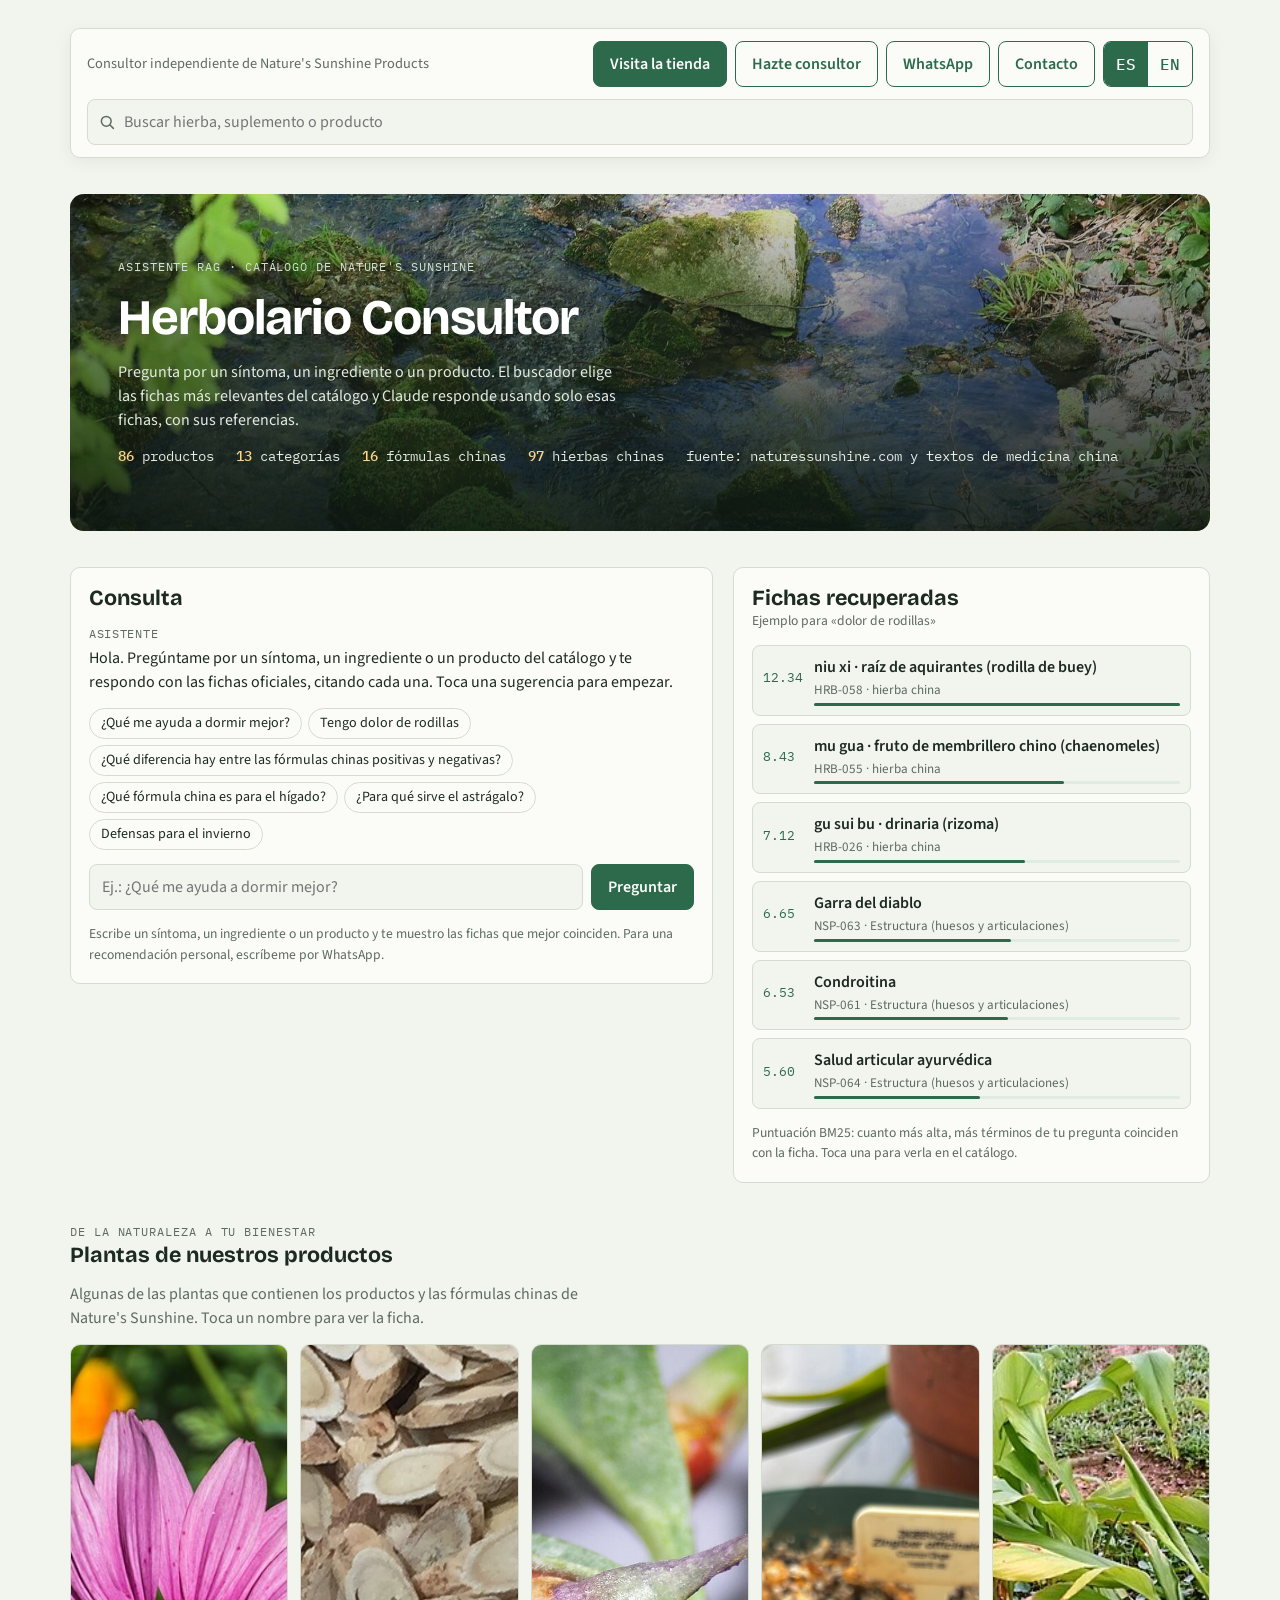
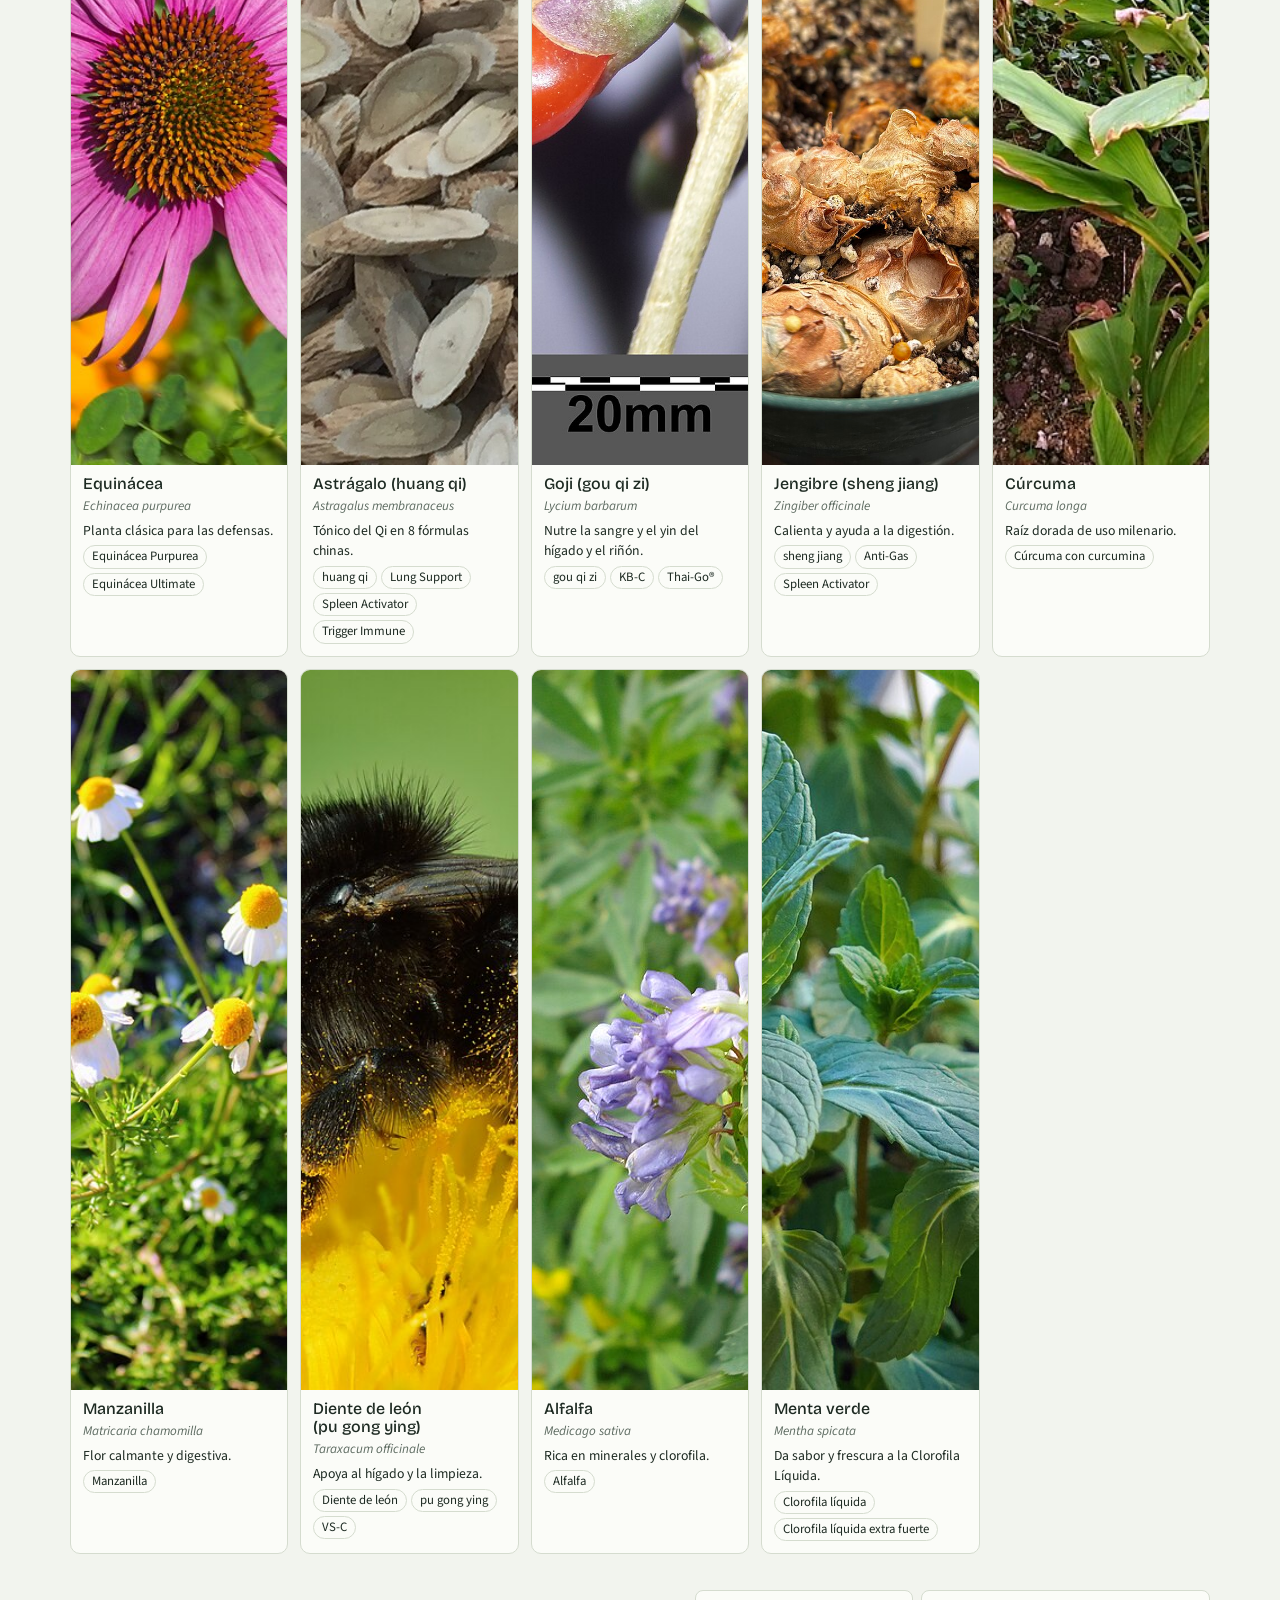
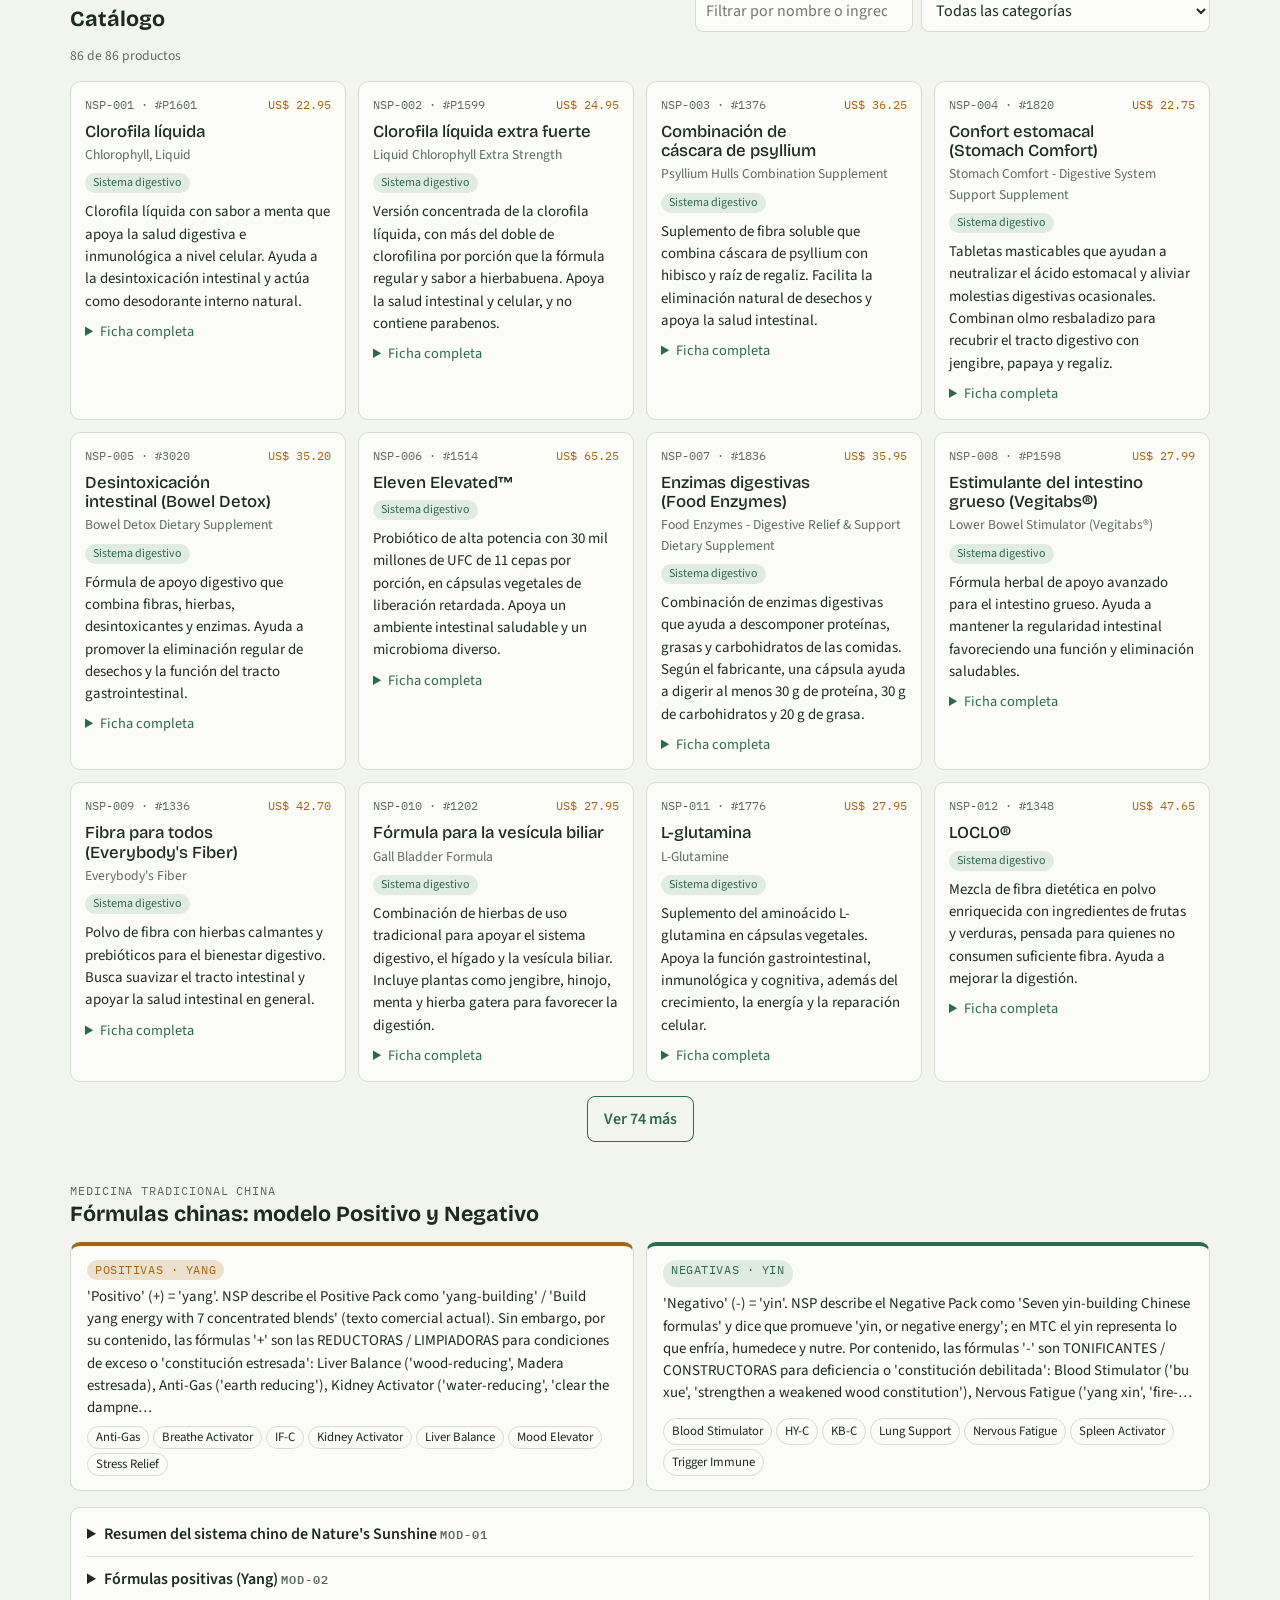
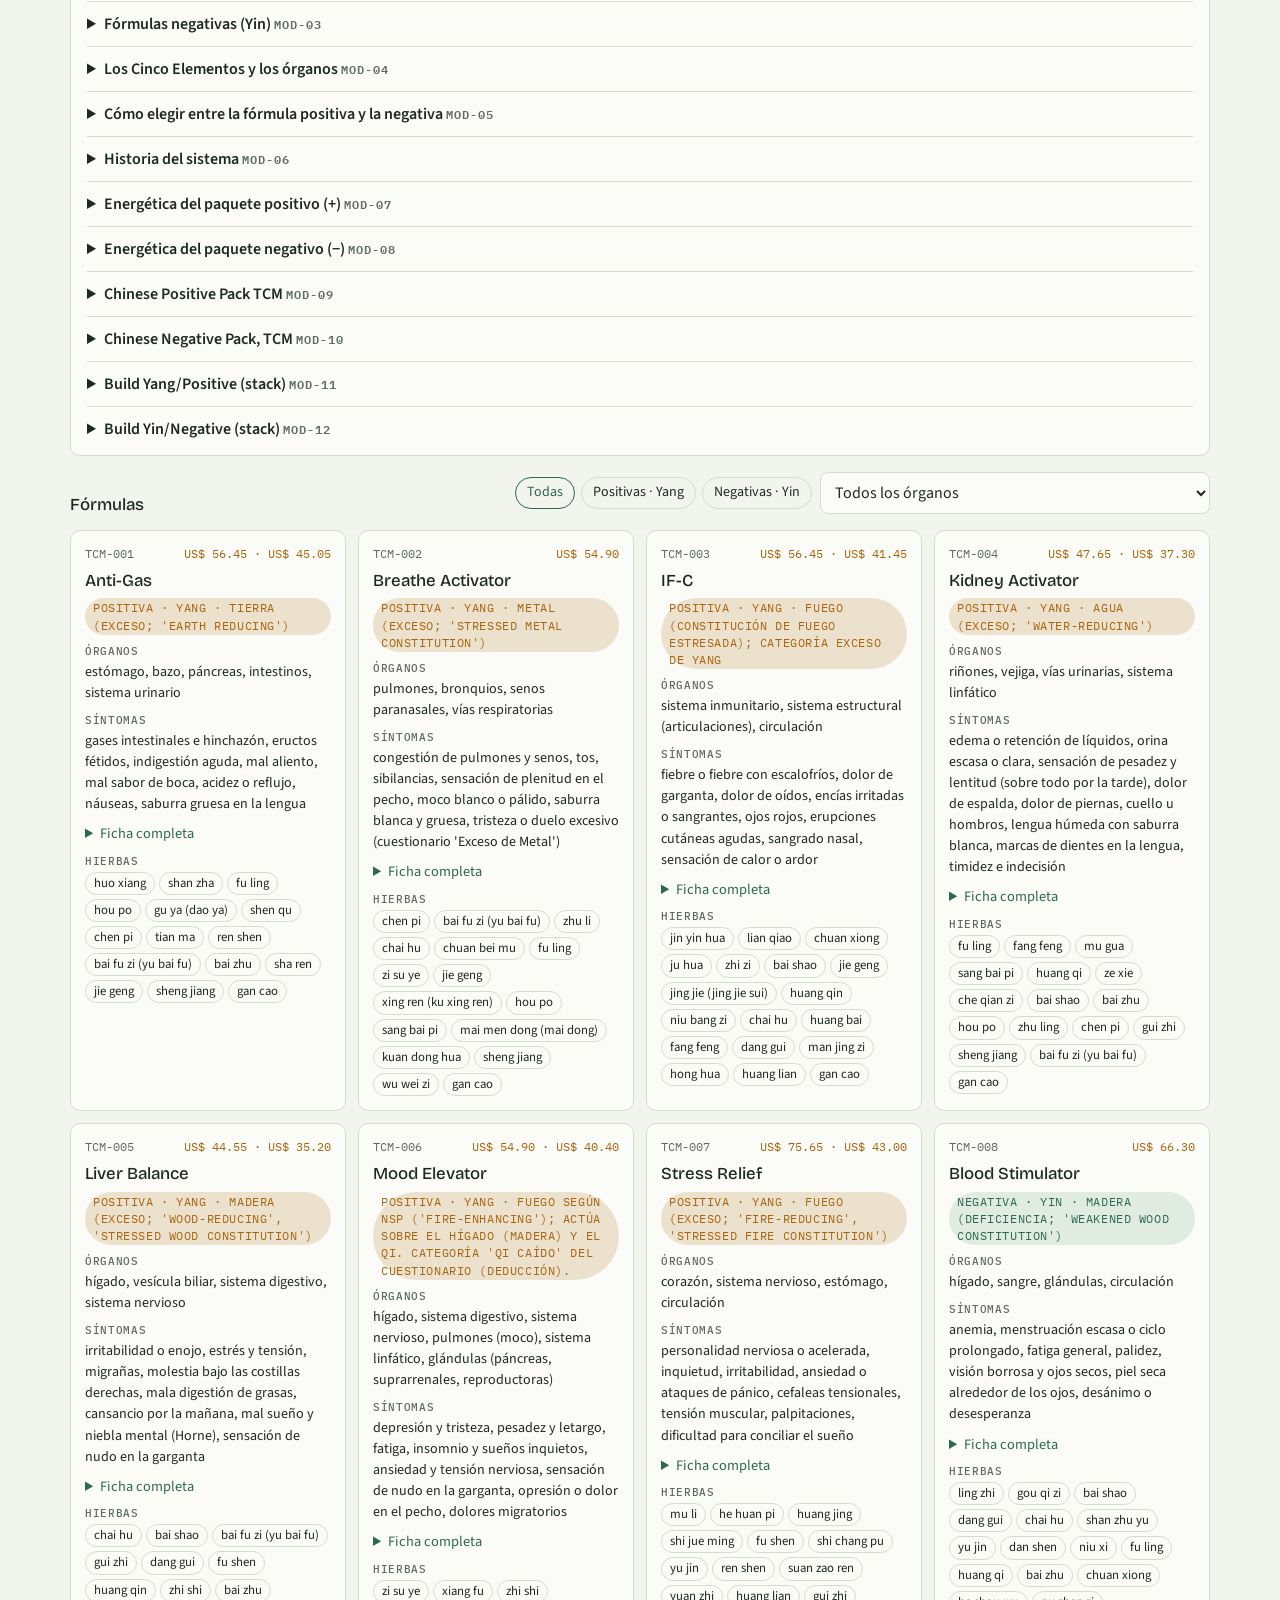
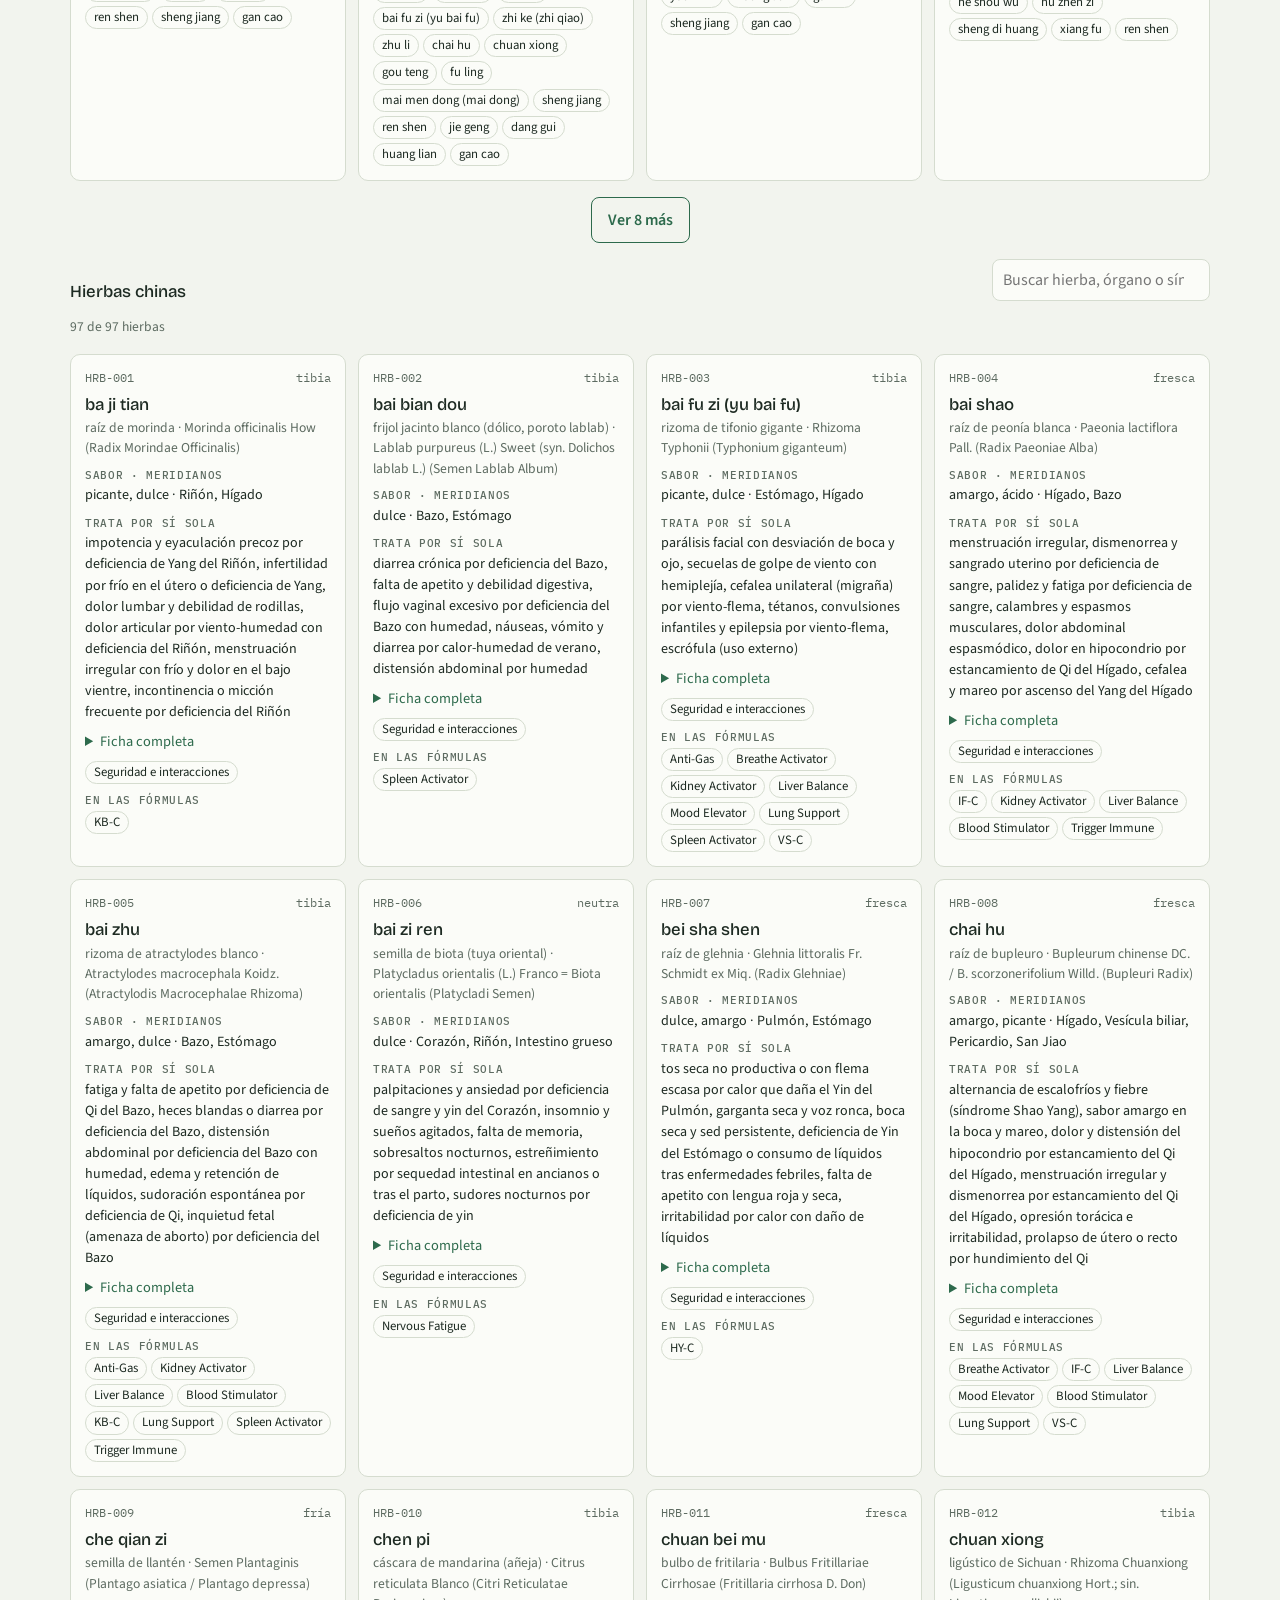
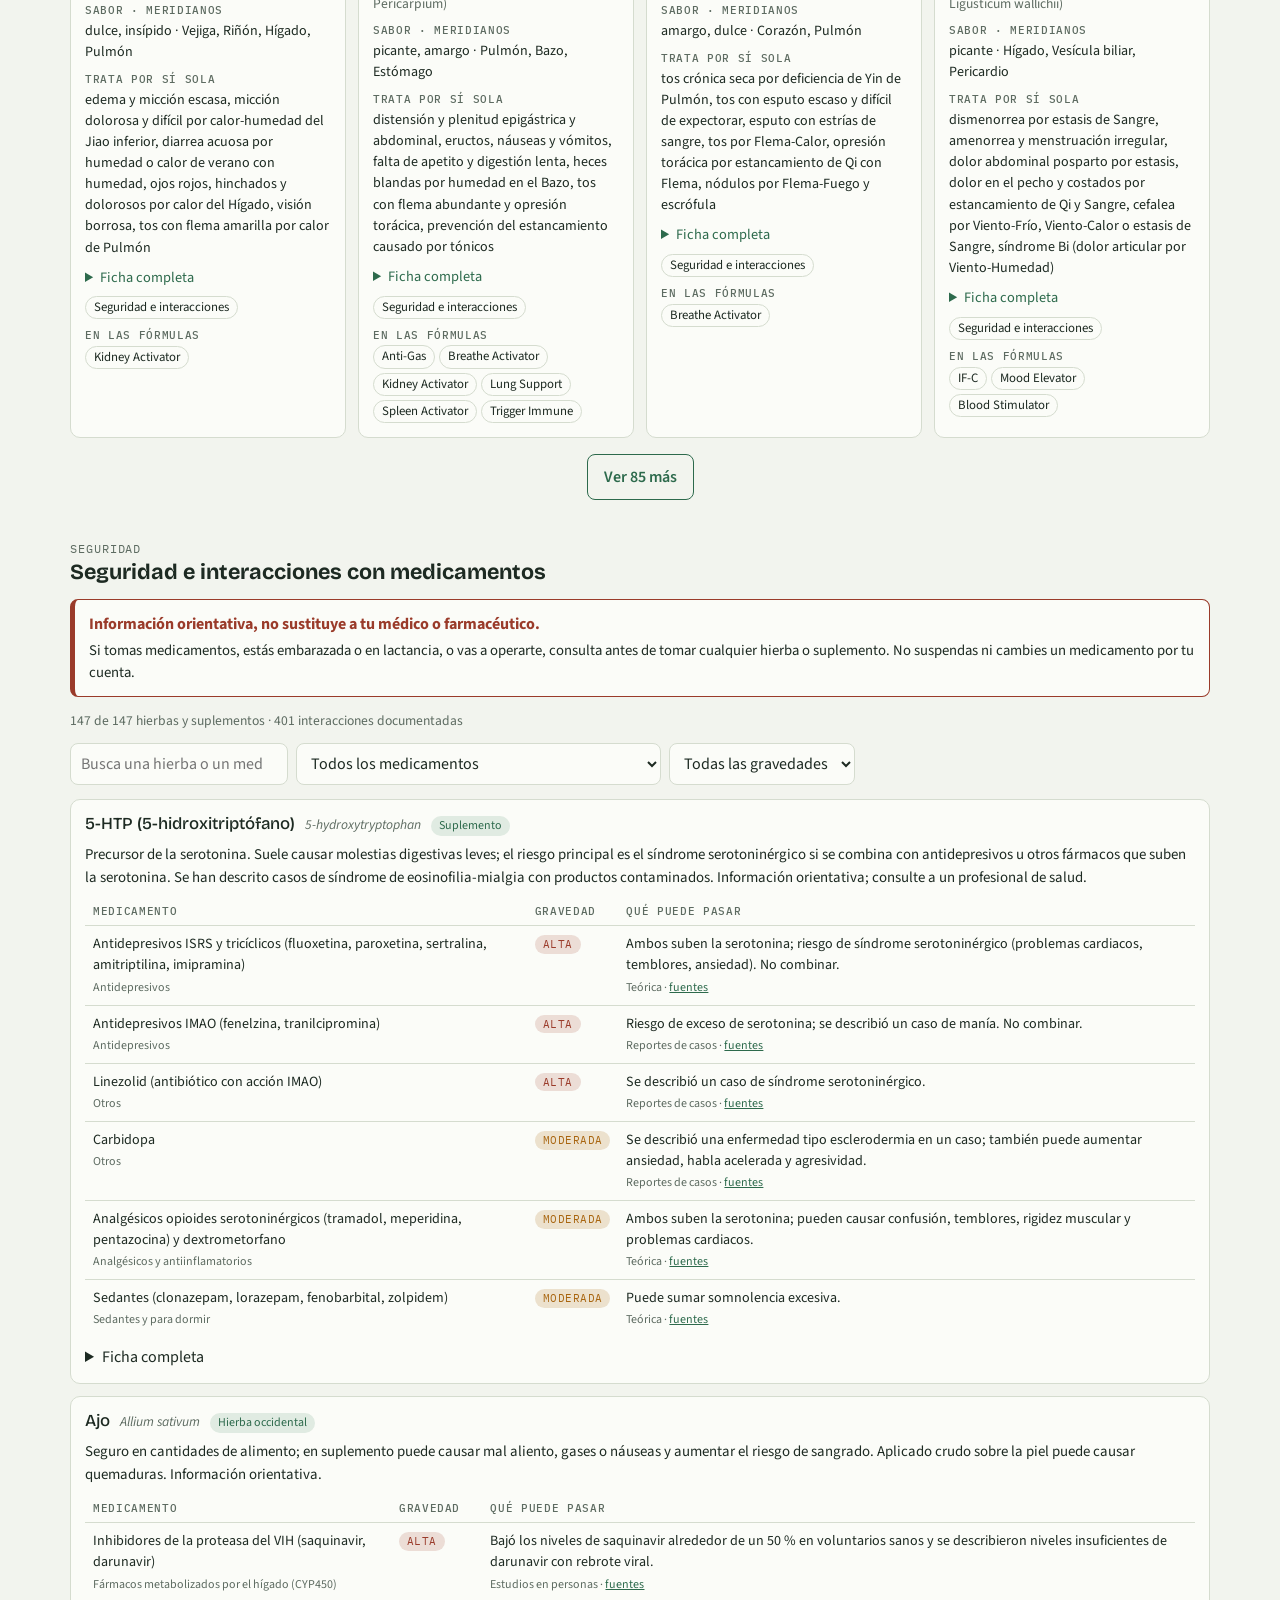
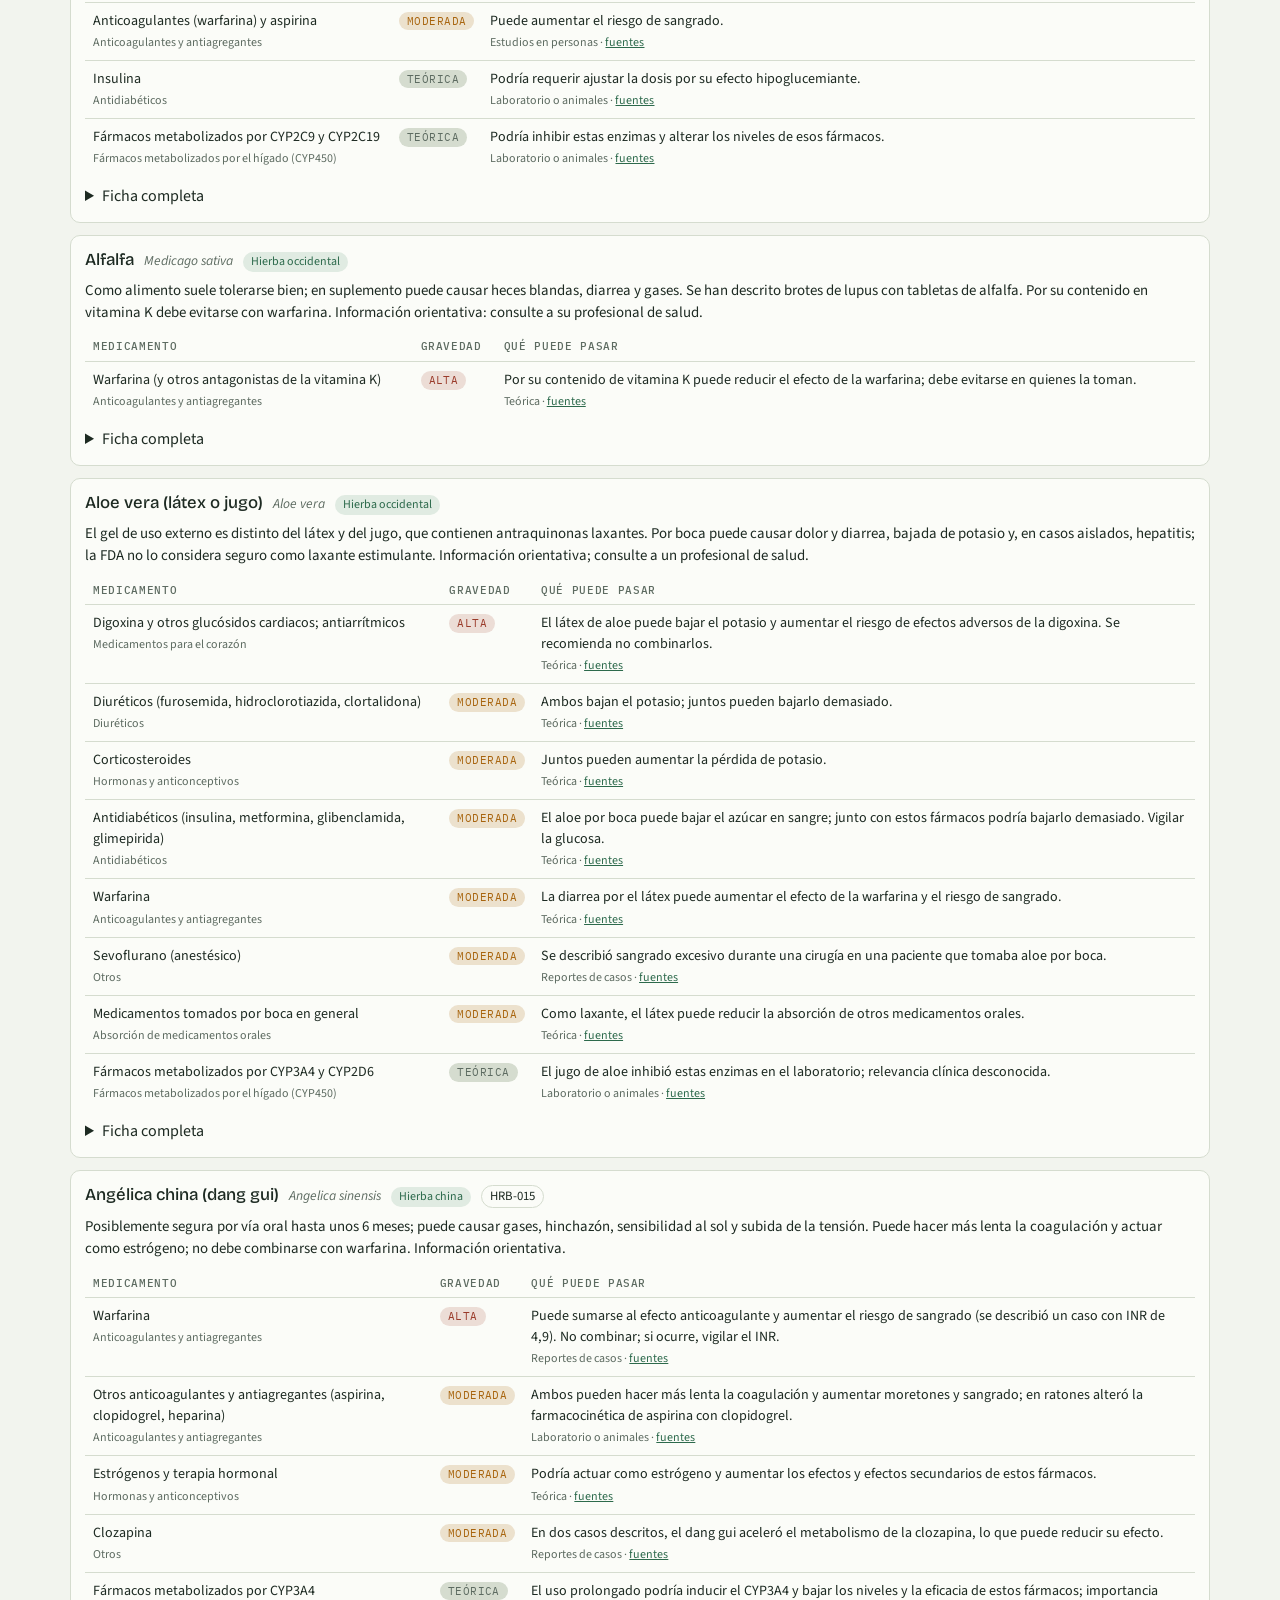
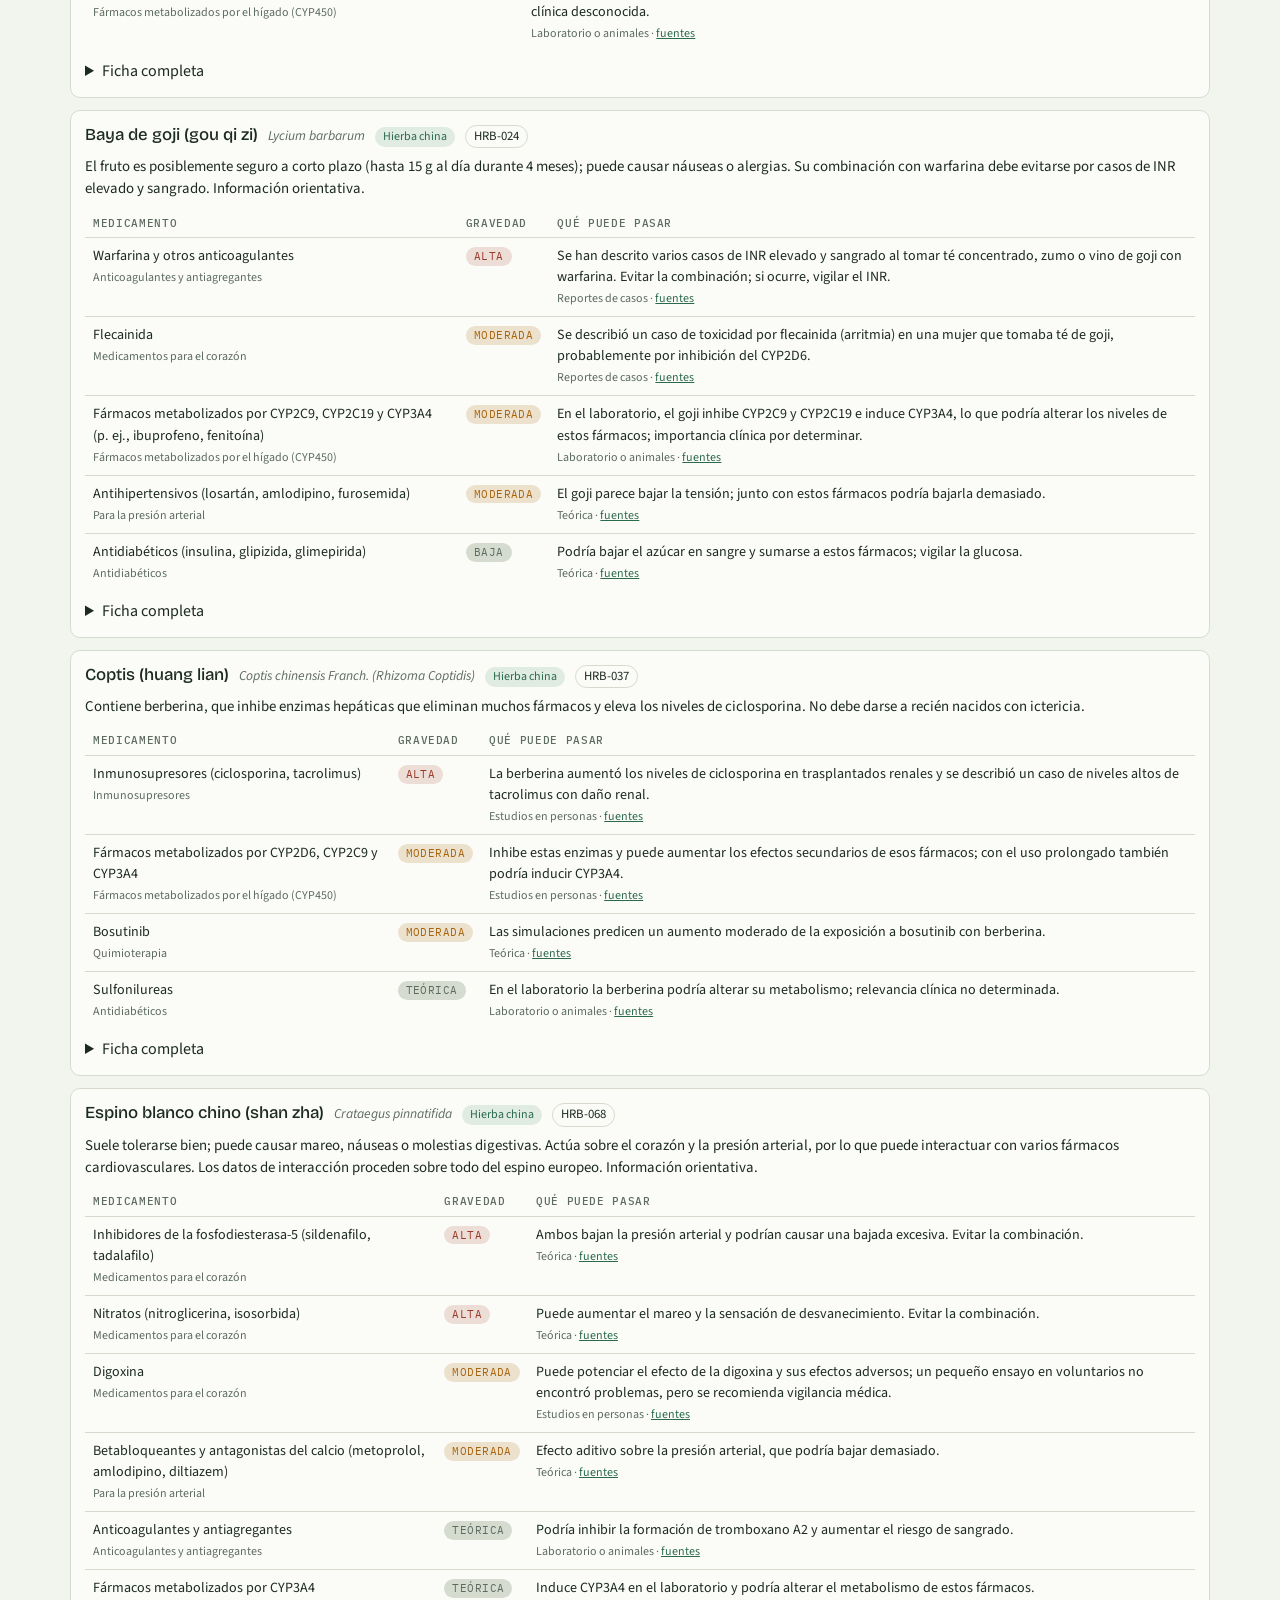
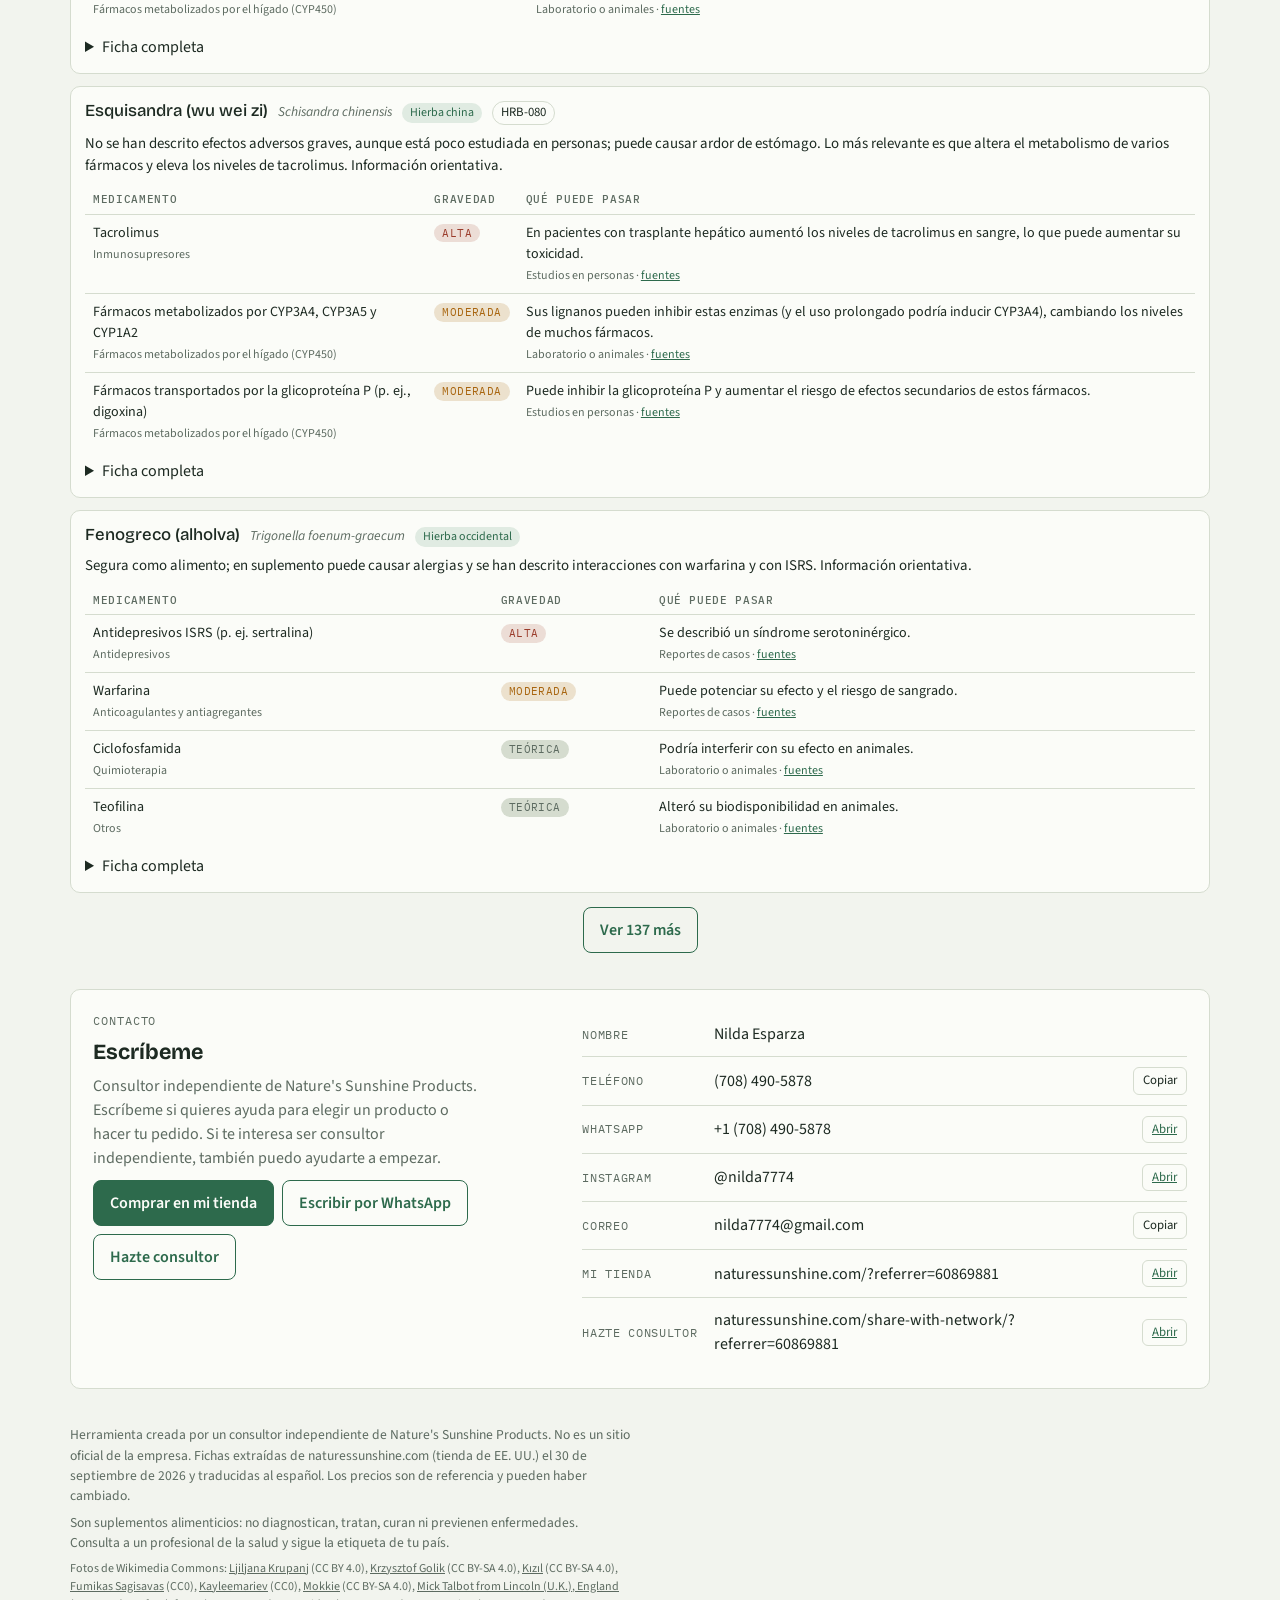
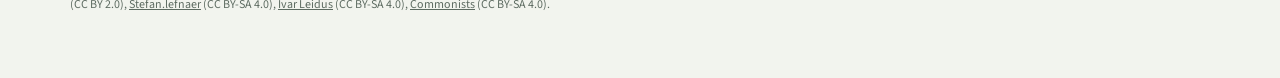
==== web/sitio/index.html @ c1859a12 "Quitar Wellness Partner (botón superior, ventajas y datos de contacto) Co-Authored-By: Claude Opus 5" ====
<!doctype html>
<html lang="es">
<head>
<meta charset="utf-8">
<meta name="viewport" content="width=device-width,initial-scale=1,viewport-fit=cover">
<meta name="description" content="Herbolario Consultor: catálogo de productos de Nature's Sunshine, fórmulas chinas y hierbas, en español e inglés.">
<meta name="theme-color" content="#2d6a4c">
<link rel="manifest" href="manifest.webmanifest">
<link rel="icon" type="image/png" sizes="192x192" href="img/icono-192.png">
<link rel="apple-touch-icon" href="img/icono-180.png">
<meta name="apple-mobile-web-app-capable" content="yes">
<meta name="apple-mobile-web-app-title" content="Herbolario">
<style>body{margin:0}img{max-width:100%}[hidden]{display:none!important}</style>
</head>
<body>
<title>Herbolario Consultor</title>
<link rel="preconnect" href="https://fonts.googleapis.com">
<link rel="preconnect" href="https://fonts.gstatic.com" crossorigin>
<link rel="stylesheet" href="https://fonts.googleapis.com/css2?family=Bricolage+Grotesque:opsz,wght@12..96,500;12..96,700&family=Source+Sans+3:ital,wght@0,400;0,600;1,400&family=IBM+Plex+Mono:wght@400;500&display=swap">
<style>
/* Layout: cabecera con cifras del catálogo · dos columnas (consulta | documentos recuperados) · catálogo navegable debajo */
:root {
  --bg: #f2f4ee;
  --surface: #fbfcf8;
  --ink: #1d2a22;
  --muted: #5d6b61;
  --line: #d5dccf;
  --leaf: #2d6a4c;
  --leaf-soft: #e0ebe2;
  --sun: #a8650f;
  --warn: #9a3b2a;
  --f-display: "Bricolage Grotesque", "Segoe UI", system-ui, sans-serif;
  --f-body: "Source Sans 3", "Segoe UI", system-ui, sans-serif;
  --f-mono: "IBM Plex Mono", ui-monospace, Consolas, monospace;
}
@media (prefers-color-scheme: dark) {
  :root:not([data-theme="light"]) {
    --bg: #141a16; --surface: #1b231e; --ink: #e4ebe3; --muted: #9aa99e; --line: #2f3b33;
    --leaf: #7cc39d; --leaf-soft: #22352a; --sun: #e0a54d; --warn: #e48b77; color-scheme: dark;
  }
}
:root[data-theme="dark"] {
  --bg: #141a16; --surface: #1b231e; --ink: #e4ebe3; --muted: #9aa99e; --line: #2f3b33;
  --leaf: #7cc39d; --leaf-soft: #22352a; --sun: #e0a54d; --warn: #e48b77; color-scheme: dark;
}
* { box-sizing: border-box; }
body { background: var(--bg); color: var(--ink); font-family: var(--f-body); font-size: 16px; line-height: 1.5; }
.wrap { max-width: 1180px; margin: 0 auto; padding-inline: 20px; padding-block: 28px 64px; display: grid; gap: 36px; }
h1, h2, h3 { font-family: var(--f-display); text-wrap: balance; margin: 0; line-height: 1.15; }
h1 { font-size: clamp(2rem, 4.5vw, 3.1rem); font-weight: 700; letter-spacing: -0.02em; }
h2 { font-size: 1.35rem; font-weight: 700; }
h3 { font-size: 1.05rem; font-weight: 500; }
.label { font-family: var(--f-mono); font-size: 0.72rem; letter-spacing: 0.08em; text-transform: uppercase; color: var(--muted); }
a { color: var(--leaf); }
button, input, select { font: inherit; color: inherit; }
:focus-visible { outline: 2px solid var(--leaf); outline-offset: 2px; }

/* Consultor: barra superior y bloque de contacto */
.consultor { display: flex; flex-wrap: wrap; align-items: center; justify-content: space-between; gap: 12px 20px;
  background: var(--surface); border: 1px solid var(--line); border-radius: 10px; padding: 12px 16px; }
.consultor .quien { display: grid; gap: 2px; min-width: 0; }
.consultor .nombre { font-family: var(--f-display); font-weight: 700; font-size: 1.15rem; }
.consultor .rol { font-size: 0.9rem; color: var(--muted); }
.acciones { display: flex; flex-wrap: wrap; gap: 8px; }
a.btn { text-decoration: none; display: inline-flex; align-items: center; }
.contacto { display: grid; grid-template-columns: minmax(0, 1fr) minmax(0, 1.3fr); gap: 24px; background: var(--surface);
  border: 1px solid var(--line); border-radius: 10px; padding: 22px; }
@media (max-width: 760px) { .contacto { grid-template-columns: minmax(0, 1fr); } }
.contacto .intro { display: grid; gap: 10px; align-content: start; }
.contacto .intro p { margin: 0; color: var(--muted); max-width: 48ch; }
.datos { display: grid; gap: 0; margin: 0; }
.dato { display: grid; grid-template-columns: 7.5rem minmax(0, 1fr) auto; gap: 4px 12px; align-items: center; padding-block: 10px; border-bottom: 1px solid var(--line); }
.dato:last-child { border-bottom: 0; }
.dato dt { font-family: var(--f-mono); font-size: 0.72rem; letter-spacing: 0.06em; text-transform: uppercase; color: var(--muted); }
.dato dd { margin: 0; overflow-wrap: anywhere; font-variant-numeric: tabular-nums; user-select: all; }
.copiar { border: 1px solid var(--line); background: transparent; border-radius: 6px; padding: 3px 9px; font-size: 0.8rem; cursor: pointer; }
.copiar:hover { border-color: var(--leaf); color: var(--leaf); }
@media (max-width: 460px) { .dato { grid-template-columns: minmax(0, 1fr) auto; } .dato dt { grid-column: 1 / -1; } }
.idioma { display: inline-flex; border: 1px solid var(--leaf); border-radius: 8px; overflow: hidden; }
.idioma button { border: 0; background: transparent; color: var(--leaf); font-family: var(--f-mono); font-weight: 500; padding: 10px 12px; cursor: pointer; }
.idioma button[aria-pressed="true"] { background: var(--leaf); color: var(--surface); }
/* Buscador de nombres en la barra superior (fija al bajar) */
.consultor { position: sticky; top: 8px; z-index: 15; box-shadow: 0 4px 18px rgba(0,0,0,.06); }
.consultor .quien { flex: 1 1 220px; }
.buscador { position: relative; flex: 1 1 100%; }
.buscador svg { position: absolute; left: 11px; top: 50%; translate: 0 -50%; width: 18px; height: 18px; fill: none; stroke: var(--muted); stroke-width: 2; stroke-linecap: round; pointer-events: none; }
.buscador input { width: 100%; padding: 10px 12px 10px 36px; border: 1px solid var(--line); border-radius: 8px; background: var(--bg); }
.buscador input:focus { border-color: var(--leaf); }
#buscar-lista { position: absolute; left: 0; right: 0; top: calc(100% + 6px); margin: 0; padding: 4px; list-style: none; background: var(--surface);
  border: 1px solid var(--line); border-radius: 10px; box-shadow: 0 10px 28px rgba(0,0,0,.14); max-height: min(60vh, 420px); overflow-y: auto; }
#buscar-lista li { display: grid; gap: 1px; padding: 8px 10px; border-radius: 6px; cursor: pointer; }
#buscar-lista li[aria-selected="true"], #buscar-lista li:hover { background: var(--leaf-soft); }
#buscar-lista .t { font-weight: 600; overflow-wrap: anywhere; }
#buscar-lista .t mark { background: none; color: var(--leaf); }
#buscar-lista .m { font-size: 0.8rem; color: var(--muted); overflow-wrap: anywhere; }
#buscar-lista li.vacio { cursor: default; color: var(--muted); background: none; }
.tienda-nota { margin-top: 10px; padding-top: 8px; border-top: 1px dashed var(--line); font-size: 0.88rem; color: var(--muted); }

/* Cabecera */
header { display: grid; gap: 14px; position: relative; overflow: hidden; border-radius: 14px;
  padding: clamp(28px, 6vw, 64px) clamp(20px, 5vw, 48px); color: #f3f6f0; min-height: 300px; align-content: end;
  background: #1d2a22 url("img/bosque.jpg") center 40% / cover no-repeat; }
header::before { content: ""; position: absolute; inset: 0; background: linear-gradient(180deg, rgba(12,22,16,.15) 0%, rgba(12,22,16,.55) 45%, rgba(12,22,16,.88) 100%); }
header > * { position: relative; }
header .label { color: #cfe3d4; }
header h1 { color: #ffffff; text-shadow: 0 2px 18px rgba(0,0,0,.35); }
header p { margin: 0; max-width: 64ch; color: #e3ebe2; }
header .stats b { color: #ffd38a; }
header .stats { color: #e3ebe2; }
.plantas { display: grid; gap: 14px; }
.plantas > p { margin: 0; color: var(--muted); max-width: 70ch; }
.galeria { display: grid; grid-template-columns: repeat(auto-fill, minmax(200px, 1fr)); gap: 12px; }
.planta { background: var(--surface); border: 1px solid var(--line); border-radius: 10px; overflow: hidden; display: grid; grid-template-rows: auto 1fr; min-width: 0; }
.planta img { width: 100%; aspect-ratio: 4 / 3; object-fit: cover; display: block; background: var(--leaf-soft); }
.planta .txt { padding: 10px 12px 12px; display: grid; gap: 4px; align-content: start; }
.planta h3 { font-size: 1rem; }
.planta .lat { font-style: italic; font-size: 0.82rem; color: var(--muted); }
.planta p { margin: 0; font-size: 0.86rem; }
.creditos { font-size: 0.75rem; }
.creditos a { color: var(--muted); }
@media (prefers-reduced-motion: no-preference) { .planta img { transition: transform .4s ease; } .planta:hover img { transform: scale(1.04); } }
.stats { display: flex; flex-wrap: wrap; gap: 8px 22px; font-family: var(--f-mono); font-size: 0.85rem; font-variant-numeric: tabular-nums; }
.stats b { font-weight: 500; color: var(--leaf); }

/* Consulta + recuperación */
.workbench { display: grid; grid-template-columns: minmax(0, 1.35fr) minmax(0, 1fr); gap: 20px; align-items: start; }
@media (max-width: 860px) { .workbench { grid-template-columns: minmax(0, 1fr); } }
.panel { background: var(--surface); border: 1px solid var(--line); border-radius: 10px; padding: 18px; display: grid; gap: 14px; min-width: 0; }
.chat { display: grid; gap: 14px; max-height: 560px; overflow-y: auto; padding-right: 4px; }
.msg { display: grid; gap: 4px; min-width: 0; }
.msg .who { font-family: var(--f-mono); font-size: 0.72rem; letter-spacing: 0.06em; text-transform: uppercase; color: var(--muted); }
.msg.user .body { background: var(--leaf-soft); border-radius: 8px; padding: 10px 12px; justify-self: start; }
.msg.bot .body { overflow-wrap: anywhere; }
.msg .body p { margin: 0 0 0.6em; }
.msg .body p:last-child { margin-bottom: 0; }
.msg .body ul { margin: 0 0 0.6em; padding-left: 1.2em; }
.msg.err .body { color: var(--warn); }
.cite { font-family: var(--f-mono); font-size: 0.8em; background: var(--leaf-soft); color: var(--leaf); border: 0; border-radius: 4px; padding: 0 4px; cursor: pointer; }
.thinking { color: var(--muted); font-style: italic; }
form.ask { display: flex; gap: 8px; flex-wrap: wrap; }
form.ask input { flex: 1 1 240px; min-width: 0; padding: 10px 12px; border: 1px solid var(--line); border-radius: 8px; background: var(--bg); }
.btn { border: 1px solid var(--leaf); background: var(--leaf); color: var(--surface); padding: 10px 16px; border-radius: 8px; cursor: pointer; font-weight: 600; }
.btn.ghost { background: transparent; color: var(--leaf); }
.btn:disabled { opacity: 0.5; cursor: default; }
.chips { display: flex; flex-wrap: wrap; gap: 6px; }
.chip { border: 1px solid var(--line); background: transparent; border-radius: 999px; padding: 4px 11px; font-size: 0.88rem; cursor: pointer; }
.chip:hover, .chip[aria-pressed="true"] { border-color: var(--leaf); color: var(--leaf); }
.note { font-size: 0.85rem; color: var(--muted); margin: 0; }

.hits { display: grid; gap: 8px; }
.hit { display: grid; grid-template-columns: auto minmax(0, 1fr); gap: 2px 10px; padding: 9px 10px; border-radius: 8px; border: 1px solid var(--line); background: var(--bg); cursor: pointer; text-align: left; }
.hit:hover { border-color: var(--leaf); }
.hit .score { grid-row: span 2; font-family: var(--f-mono); font-size: 0.8rem; font-variant-numeric: tabular-nums; color: var(--leaf); align-self: center; width: 3.2em; }
.hit .t { font-weight: 600; overflow-wrap: anywhere; }
.hit .m { font-size: 0.82rem; color: var(--muted); }
.bar { height: 3px; background: var(--leaf-soft); border-radius: 2px; grid-column: 2; }
.bar i { display: block; height: 100%; background: var(--leaf); border-radius: 2px; }

/* Catálogo */
.cat-head { display: flex; flex-wrap: wrap; gap: 12px; align-items: end; justify-content: space-between; }
.filters { display: flex; flex-wrap: wrap; gap: 8px; align-items: center; }
.filters input, .filters select { padding: 8px 10px; border: 1px solid var(--line); border-radius: 8px; background: var(--surface); min-width: 0; }
.grid { display: grid; grid-template-columns: repeat(auto-fill, minmax(260px, 1fr)); gap: 12px; }
.card { background: var(--surface); border: 1px solid var(--line); border-radius: 10px; padding: 14px; display: grid; gap: 8px; align-content: start; min-width: 0; }
.card.flash { border-color: var(--leaf); box-shadow: 0 0 0 3px var(--leaf-soft); }
.card .top { display: flex; justify-content: space-between; gap: 8px; font-family: var(--f-mono); font-size: 0.75rem; color: var(--muted); }
.card .price { color: var(--sun); font-variant-numeric: tabular-nums; }
.card .en { font-size: 0.85rem; color: var(--muted); margin-top: -4px; }
.card p { margin: 0; font-size: 0.93rem; }
.card details summary { cursor: pointer; color: var(--leaf); font-size: 0.9rem; }
.card dl { margin: 8px 0 0; display: grid; gap: 6px; font-size: 0.88rem; }
.card dt { font-family: var(--f-mono); font-size: 0.7rem; letter-spacing: 0.06em; text-transform: uppercase; color: var(--muted); }
.card dd { margin: 0; overflow-wrap: anywhere; }
.tag { display: inline-block; font-size: 0.75rem; padding: 1px 8px; border-radius: 999px; background: var(--leaf-soft); color: var(--leaf); justify-self: start; }
/* Medicina china */
.tcm { display: grid; gap: 16px; }
.polos { display: grid; grid-template-columns: repeat(2, minmax(0, 1fr)); gap: 12px; }
@media (max-width: 700px) { .polos { grid-template-columns: minmax(0, 1fr); } }
.polo { border-radius: 10px; padding: 14px 16px; border: 1px solid var(--line); background: var(--surface); display: grid; gap: 6px; min-width: 0; }
.polo.yang { border-top: 4px solid var(--sun); }
.polo.yin { border-top: 4px solid var(--leaf); }
.polo p { margin: 0; font-size: 0.93rem; }
.modelo { background: var(--surface); border: 1px solid var(--line); border-radius: 10px; padding: 4px 16px; }
.modelo details { border-bottom: 1px solid var(--line); padding-block: 10px; }
.modelo details:last-child { border-bottom: 0; }
.modelo summary { cursor: pointer; font-weight: 600; }
.modelo p { margin: 8px 0 0; max-width: 75ch; font-size: 0.94rem; white-space: pre-line; }
.pol { font-family: var(--f-mono); font-size: 0.72rem; letter-spacing: 0.05em; text-transform: uppercase; padding: 1px 8px; border-radius: 999px; justify-self: start; }
.pol.positiva { background: color-mix(in srgb, var(--sun) 18%, transparent); color: var(--sun); }
.pol.negativa { background: var(--leaf-soft); color: var(--leaf); }
.pol.neutra { background: var(--line); color: var(--muted); }
.herbs { display: flex; flex-wrap: wrap; gap: 4px; }
.herb-chip { border: 1px solid var(--line); background: transparent; border-radius: 999px; padding: 1px 8px; font-size: 0.8rem; cursor: pointer; }
.herb-chip:hover { border-color: var(--leaf); color: var(--leaf); }
.kv { font-size: 0.88rem; display: grid; gap: 2px; }
.kv b { font-family: var(--f-mono); font-size: 0.7rem; font-weight: 500; letter-spacing: 0.06em; text-transform: uppercase; color: var(--muted); }
footer { font-size: 0.85rem; color: var(--muted); max-width: 80ch; display: grid; gap: 6px; }
footer p { margin: 0; }
@media (prefers-reduced-motion: no-preference) { .card { transition: border-color .2s, box-shadow .2s; } }
/* Seguridad e interacciones */
.seguridad { display: grid; gap: 14px; }
.alerta { border: 1px solid var(--warn); border-left-width: 5px; border-radius: 8px; padding: 12px 14px; background: var(--surface); display: grid; gap: 4px; }
.alerta strong { color: var(--warn); }
.alerta p { margin: 0; font-size: 0.92rem; }
.seg-card { background: var(--surface); border: 1px solid var(--line); border-radius: 10px; padding: 14px; display: grid; gap: 8px; min-width: 0; }
.seg-card.flash { border-color: var(--leaf); box-shadow: 0 0 0 3px var(--leaf-soft); }
.seg-card .cab { display: flex; flex-wrap: wrap; align-items: baseline; gap: 4px 10px; }
.seg-card .lat { font-style: italic; color: var(--muted); font-size: 0.85rem; }
.seg-card > p { margin: 0; font-size: 0.93rem; }
.tabla-int { overflow-x: auto; }
.tabla-int table { width: 100%; border-collapse: collapse; font-size: 0.88rem; min-width: 520px; }
.tabla-int th { text-align: left; font-family: var(--f-mono); font-size: 0.68rem; letter-spacing: 0.06em; text-transform: uppercase; color: var(--muted); font-weight: 500; padding: 6px 8px; border-bottom: 1px solid var(--line); }
.tabla-int td { padding: 8px; border-bottom: 1px solid var(--line); vertical-align: top; }
.tabla-int tr:last-child td { border-bottom: 0; }
.sev { display: inline-block; font-family: var(--f-mono); font-size: 0.7rem; letter-spacing: 0.04em; text-transform: uppercase; padding: 1px 8px; border-radius: 999px; white-space: nowrap; }
.sev.alta { background: color-mix(in srgb, var(--warn) 16%, transparent); color: var(--warn); }
.sev.moderada { background: color-mix(in srgb, var(--sun) 18%, transparent); color: var(--sun); }
.sev.baja, .sev.teorica { background: var(--line); color: var(--muted); }
.evid { display: block; font-size: 0.75rem; color: var(--muted); margin-top: 2px; }
.sin-int { font-size: 0.9rem; color: var(--muted); margin: 0; }
.fuentes a { font-size: 0.8rem; color: var(--muted); overflow-wrap: anywhere; }
.grid-seg { display: grid; gap: 12px; }
@media (max-width: 700px) {
  .tabla-int table { min-width: 0; }
  .tabla-int thead { display: none; }
  .tabla-int tr { display: grid; grid-template-columns: minmax(0, 1fr) auto; gap: 2px 8px; padding: 8px 0; border-bottom: 1px solid var(--line); }
  .tabla-int td { border: 0; padding: 0; }
  .tabla-int td:nth-child(1) { font-weight: 600; }
  .tabla-int td:nth-child(3) { grid-column: 1 / -1; }
  .tabla-int td:nth-child(2) { grid-row: 1; grid-column: 2; }
}
/* "Ver más" en listas largas */
.mas { justify-self: center; }
/* Barra inferior: solo en teléfono */
.nav-movil { display: none; }
@media (max-width: 700px) {
  body { font-size: 15px; }
  .wrap { padding-inline: 14px; padding-block: 12px calc(84px + env(safe-area-inset-bottom, 0px)); gap: 26px; }
  /* Barra superior compacta: tienda e idioma; el resto va en la barra inferior */
  .consultor { padding: 10px 12px; gap: 8px; top: 6px; }
  .consultor .quien { flex-basis: 0; }
  .buscador input { padding-block: 9px; }
  .consultor .rol { font-size: 0.78rem; line-height: 1.3; }
  .consultor .acciones { flex-wrap: nowrap; flex-shrink: 0; }
  .consultor .acciones > a:not(:first-child) { display: none; }
  .consultor .acciones .btn { padding: 8px 12px; font-size: 0.88rem; }
  .idioma button { padding: 8px 10px; }
  /* Portada más baja */
  header { min-height: 0; padding: 26px 18px 20px; gap: 10px; border-radius: 12px; }
  header h1 { font-size: 2rem; }
  header p { font-size: 0.95rem; }
  .stats { font-size: 0.78rem; gap: 4px 14px; }
  .stats span:last-child { display: none; }
  /* Consulta */
  .panel { padding: 14px; }
  .chat { max-height: 55vh; }
  form.ask .btn { flex: 1 1 auto; }
  #sugerencias { flex-wrap: nowrap; overflow-x: auto; padding-bottom: 4px; scroll-snap-type: x proximity; }
  #sugerencias .chip { flex: 0 0 auto; scroll-snap-align: start; }
  /* Galería deslizable */
  .galeria { display: flex; overflow-x: auto; scroll-snap-type: x mandatory; gap: 10px; padding-bottom: 6px; }
  .planta { flex: 0 0 72%; scroll-snap-align: start; }
  /* Fichas a una columna, filtros a lo ancho */
  .grid { grid-template-columns: minmax(0, 1fr); }
  .filters, .filters input, .filters select { width: 100%; }
  #f-pol { flex-wrap: nowrap; overflow-x: auto; }
  #f-pol .chip { flex: 0 0 auto; }
  .contacto { padding: 16px; }
  /* Barra inferior fija */
  .nav-movil { display: grid; grid-template-columns: repeat(6, minmax(0, 1fr)); position: fixed; left: 0; right: 0; bottom: 0; z-index: 20;
    background: var(--surface); border-top: 1px solid var(--line); padding: 6px 4px calc(6px + env(safe-area-inset-bottom, 0px)); box-shadow: 0 -4px 18px rgba(0,0,0,.06); }
  .nav-movil a { display: grid; justify-items: center; gap: 2px; padding: 4px 2px; text-decoration: none; color: var(--muted); font-size: 0.7rem; min-width: 0; }
  .nav-movil a:active, .nav-movil a:focus-visible { color: var(--leaf); }
  .nav-movil svg { width: 22px; height: 22px; fill: none; stroke: currentColor; stroke-width: 1.8; stroke-linecap: round; stroke-linejoin: round; }
  .nav-movil a.wa { color: var(--leaf); }
  section[id], header { scroll-margin-top: 10px; }
}
</style>

<div class="wrap">
  <div class="consultor" data-i18n-aria="consultor_aria" aria-label="Tu consultor">
    <div class="quien">
      <span class="rol" data-i18n="rol">Consultor independiente de Nature's Sunshine Products</span>
    </div>
    <div class="acciones">
      <a class="btn" href="https://www.naturessunshine.com/?referrer=60869881&amp;offer=NSP" target="_blank" rel="noopener" data-i18n="btn_tienda">Visita la tienda</a>
      <a class="btn ghost" href="https://www.naturessunshine.com/share-with-network/?referrer=60869881&amp;offer=NSP" target="_blank" rel="noopener" data-i18n="btn_consultor">Hazte consultor</a>
      <a class="btn ghost" href="https://wa.me/17084905878" target="_blank" rel="noopener">WhatsApp</a>
      <a class="btn ghost" href="#contacto" data-i18n="btn_contacto">Contacto</a>
      <div class="idioma" role="group" data-i18n-aria="idioma_aria" aria-label="Idioma">
        <button type="button" data-lang="es" aria-pressed="true" title="Español">ES</button>
        <button type="button" data-lang="en" aria-pressed="false" title="English">EN</button>
      </div>
    </div>
    <div class="buscador" role="search">
      <svg viewBox="0 0 24 24" aria-hidden="true"><circle cx="11" cy="11" r="6.5"/><path d="M16 16l4.5 4.5"/></svg>
      <input id="buscar" type="search" autocomplete="off" spellcheck="false" role="combobox" aria-expanded="false" aria-controls="buscar-lista" aria-autocomplete="list"
        data-i18n-ph="buscar_ph" placeholder="Buscar hierba, suplemento o producto" data-i18n-aria="buscar_ph" aria-label="Buscar hierba, suplemento o producto">
      <ul id="buscar-lista" role="listbox" hidden></ul>
    </div>
  </div>

  <header>
    <span class="label" data-i18n="hero_label">Asistente RAG · catálogo de Nature's Sunshine</span>
    <h1>Herbolario Consultor</h1>
    <p data-i18n="hero_p">Pregunta por un síntoma, un ingrediente o un producto. El buscador elige las fichas más relevantes del catálogo y Claude responde usando solo esas fichas, con sus referencias.</p>
    <div class="stats" id="stats"></div>
  </header>

  <section class="workbench" id="consulta" data-i18n-aria="consulta" aria-label="Consulta">
    <div class="panel">
      <h2 data-i18n="consulta">Consulta</h2>
      <div class="chat" id="chat" aria-live="polite"></div>
      <div class="chips" id="sugerencias"></div>
      <form class="ask" id="ask">
        <input id="q" type="text" autocomplete="off" data-i18n-ph="q_ph" placeholder="Ej.: ¿Qué me ayuda a dormir mejor?" data-i18n-aria="q_aria" aria-label="Tu pregunta">
        <button class="btn" id="send" type="submit" data-i18n="preguntar">Preguntar</button>
        <button class="btn ghost" id="stop" type="button" hidden data-i18n="detener">Detener</button>
      </form>
      <p class="note" id="ai-note"></p>
    </div>

    <aside class="panel" data-i18n-aria="fichas_rec" aria-label="Fichas recuperadas">
      <div>
        <h2 data-i18n="fichas_rec">Fichas recuperadas</h2>
        <p class="note" id="hits-for"></p>
      </div>
      <div class="hits" id="hits"></div>
      <p class="note" data-i18n="bm25_note">Puntuación BM25: cuanto más alta, más términos de tu pregunta coinciden con la ficha. Toca una para verla en el catálogo.</p>
    </aside>
  </section>

  <section class="plantas" data-i18n-aria="plantas_h2" aria-label="Plantas de nuestros productos">
    <div>
      <span class="label" data-i18n="plantas_label">De la naturaleza a tu bienestar</span>
      <h2 data-i18n="plantas_h2">Plantas de nuestros productos</h2>
    </div>
    <p data-i18n="plantas_p">Algunas de las plantas que contienen los productos y las fórmulas chinas de Nature's Sunshine. Toca un nombre para ver la ficha.</p>
    <div class="galeria" id="galeria"></div>
  </section>

  <section id="catalogo" data-i18n-aria="catalogo" aria-label="Catálogo" style="display:grid;gap:14px">
    <div class="cat-head">
      <h2 data-i18n="catalogo">Catálogo</h2>
      <div class="filters">
        <input id="filtro" type="search" data-i18n-ph="filtro_ph" placeholder="Filtrar por nombre o ingrediente" data-i18n-aria="filtro_ph" aria-label="Filtrar catálogo">
        <select id="categoria" data-i18n-aria="categoria" aria-label="Categoría"></select>
      </div>
    </div>
    <p class="note" id="cuenta"></p>
    <div class="grid" id="grid"></div>
    <button class="btn ghost mas" id="mas-cat" type="button" hidden></button>
  </section>

  <section class="tcm" id="tcm" data-i18n-aria="tcm_h2" aria-label="Fórmulas chinas">
    <div>
      <span class="label" data-i18n="tcm_label">Medicina tradicional china</span>
      <h2 data-i18n="tcm_h2">Fórmulas chinas: modelo Positivo y Negativo</h2>
    </div>
    <div class="polos" id="polos"></div>
    <div class="modelo" id="modelo"></div>
    <div class="cat-head">
      <h3 data-i18n="formulas">Fórmulas</h3>
      <div class="filters">
        <div class="chips" id="f-pol" role="group" data-i18n-aria="polaridad" aria-label="Polaridad"></div>
        <select id="f-organo" data-i18n-aria="organo" aria-label="Órgano"></select>
      </div>
    </div>
    <div class="grid" id="grid-tcm"></div>
    <button class="btn ghost mas" id="mas-tcm" type="button" hidden></button>
    <div class="cat-head">
      <h3 data-i18n="hierbas_chinas">Hierbas chinas</h3>
      <div class="filters">
        <input id="f-hierba" type="search" data-i18n-ph="f_hierba_ph" placeholder="Buscar hierba, órgano o síntoma" data-i18n-aria="f_hierba_ph" aria-label="Buscar hierba">
      </div>
    </div>
    <p class="note" id="cuenta-hierbas"></p>
    <div class="grid" id="grid-hierbas"></div>
    <button class="btn ghost mas" id="mas-hie" type="button" hidden></button>
  </section>

  <section class="seguridad" id="seguridad" data-i18n-aria="seg_h2" aria-label="Seguridad e interacciones">
    <div>
      <span class="label" data-i18n="seg_label">Seguridad</span>
      <h2 data-i18n="seg_h2">Seguridad e interacciones con medicamentos</h2>
    </div>
    <div class="alerta" role="note">
      <strong data-i18n="seg_alerta_t">Información orientativa, no sustituye a tu médico o farmacéutico.</strong>
      <p data-i18n="seg_alerta_p">Si tomas medicamentos, estás embarazada o en lactancia, o vas a operarte, consulta antes de tomar cualquier hierba o suplemento. No suspendas ni cambies un medicamento por tu cuenta.</p>
    </div>
    <div class="cat-head">
      <p class="note" id="cuenta-seg"></p>
      <div class="filters">
        <input id="f-seg" type="search" data-i18n-ph="seg_ph" placeholder="Busca una hierba o un medicamento (p. ej. warfarina)" data-i18n-aria="seg_ph" aria-label="Buscar">
        <select id="f-clase" data-i18n-aria="seg_clase" aria-label="Tipo de medicamento"></select>
        <select id="f-sev" data-i18n-aria="seg_sev" aria-label="Gravedad"></select>
      </div>
    </div>
    <div class="grid-seg" id="grid-seg"></div>
    <button class="btn ghost mas" id="mas-seg" type="button" hidden></button>
  </section>

  <section class="contacto" id="contacto" data-i18n-aria="contacto" aria-label="Contacto">
    <div class="intro">
      <span class="label" data-i18n="contacto">Contacto</span>
      <h2 data-i18n="contacto_h2">Escríbeme</h2>
      <p data-i18n="contacto_p">Consultor independiente de Nature's Sunshine Products. Escríbeme si quieres ayuda para elegir un producto o hacer tu pedido. Si te interesa ser consultor independiente, también puedo ayudarte a empezar.</p>
      <div class="acciones">
        <a class="btn" href="https://www.naturessunshine.com/?referrer=60869881&amp;offer=NSP" target="_blank" rel="noopener" data-i18n="comprar">Comprar en mi tienda</a>
        <a class="btn ghost" href="https://wa.me/17084905878" target="_blank" rel="noopener" data-i18n="escribir_wa">Escribir por WhatsApp</a>
        <a class="btn ghost" href="https://www.naturessunshine.com/share-with-network/?referrer=60869881&amp;offer=NSP" target="_blank" rel="noopener" data-i18n="btn_consultor">Hazte consultor</a>
      </div>
    </div>
    <dl class="datos">
      <div class="dato"><dt data-i18n="nombre">Nombre</dt><dd>Nilda Esparza</dd></div>
      <div class="dato"><dt data-i18n="telefono">Teléfono</dt><dd>(708) 490-5878</dd><button class="copiar" type="button" data-copiar="(708) 490-5878" data-i18n="copiar">Copiar</button></div>
      <div class="dato"><dt>WhatsApp</dt><dd>+1 (708) 490-5878</dd><a class="copiar" href="https://wa.me/17084905878" target="_blank" rel="noopener" data-i18n="abrir">Abrir</a></div>
      <div class="dato"><dt>Instagram</dt><dd>@nilda7774</dd><a class="copiar" href="https://www.instagram.com/nilda7774/" target="_blank" rel="noopener" data-i18n="abrir">Abrir</a></div>
      <div class="dato"><dt data-i18n="correo">Correo</dt><dd>nilda7774@gmail.com</dd><button class="copiar" type="button" data-copiar="nilda7774@gmail.com" data-i18n="copiar">Copiar</button></div>
      <div class="dato"><dt data-i18n="mi_tienda">Mi tienda</dt><dd>naturessunshine.com/?referrer=60869881</dd><a class="copiar" href="https://www.naturessunshine.com/?referrer=60869881&amp;offer=NSP" target="_blank" rel="noopener" data-i18n="abrir">Abrir</a></div>
      <div class="dato"><dt data-i18n="btn_consultor">Hazte consultor</dt><dd>naturessunshine.com/share-with-network/?referrer=60869881</dd><a class="copiar" href="https://www.naturessunshine.com/share-with-network/?referrer=60869881&amp;offer=NSP" target="_blank" rel="noopener" data-i18n="abrir">Abrir</a></div>
    </dl>
  </section>

  <nav class="nav-movil" data-i18n-aria="nav_aria" aria-label="Secciones">
    <a href="#consulta"><svg viewBox="0 0 24 24"><path d="M4 5h16v11H9l-5 4z"/></svg><span data-i18n="nav_preguntar">Preguntar</span></a>
    <a href="#catalogo"><svg viewBox="0 0 24 24"><rect x="4" y="4" width="7" height="7" rx="1"/><rect x="13" y="4" width="7" height="7" rx="1"/><rect x="4" y="13" width="7" height="7" rx="1"/><rect x="13" y="13" width="7" height="7" rx="1"/></svg><span data-i18n="catalogo">Catálogo</span></a>
    <a href="#tcm"><svg viewBox="0 0 24 24"><path d="M5 19c0-8 6-14 14-14 0 8-6 14-14 14z"/><path d="M5 19l8-8"/></svg><span data-i18n="formulas">Fórmulas</span></a>
    <a href="#seguridad"><svg viewBox="0 0 24 24"><path d="M12 3l7 3v5c0 5-3 8-7 10-4-2-7-5-7-10V6z"/><path d="M12 8v5"/><path d="M12 16v.5"/></svg><span data-i18n="seg_label">Seguridad</span></a>
    <a href="#contacto"><svg viewBox="0 0 24 24"><circle cx="12" cy="8" r="4"/><path d="M4 20c1.5-4 4.5-6 8-6s6.5 2 8 6"/></svg><span data-i18n="contacto">Contacto</span></a>
    <a class="wa" href="https://wa.me/17084905878" target="_blank" rel="noopener"><svg viewBox="0 0 24 24"><path d="M5 19l1.2-3.6A8 8 0 1 1 9 18.5z"/><path d="M9.5 9.5c.5 2 2 3.5 4 4l1-1 2 1"/></svg><span>WhatsApp</span></a>
  </nav>

  <footer>
    <p data-i18n="footer1">Herramienta creada por un consultor independiente de Nature's Sunshine Products. No es un sitio oficial de la empresa. Fichas extraídas de naturessunshine.com (tienda de EE. UU.) el 30 de septiembre de 2026 y traducidas al español. Los precios son de referencia y pueden haber cambiado.</p>
    <p data-i18n="footer2">Son suplementos alimenticios: no diagnostican, tratan, curan ni previenen enfermedades. Consulta a un profesional de la salud y sigue la etiqueta de tu país.</p>
    <p class="creditos" id="creditos"></p>
  </footer>
</div>

<script id="data" type="application/json">{"es": {"productos": [{"id": "NSP-001", "slug": "chlorophyll-liquid", "url": "https://www.naturessunshine.com/product/chlorophyll-liquid", "nombre": "Chlorophyll, Liquid", "nombre_es": "Clorofila líquida", "sku": "P1601", "precio_usd": 22.95, "presentacion": "16 oz (473 ml), 15 porciones", "categoria": "Sistema digestivo", "tipo": "Líquido", "ingredientes": ["clorofilina de sodio y cobre", "aceite de partes aéreas de hierbabuena"], "modo_de_uso": "Tomar 2 cucharadas (30 ml) en un vaso de 8 oz (240 ml) de agua fría al día.", "descripcion": "Clorofila líquida con sabor a menta que apoya la salud digestiva e inmunológica a nivel celular. Ayuda a la desintoxicación intestinal y actúa como desodorante interno natural.", "beneficios": ["Apoya la salud digestiva", "Apoya la salud inmunológica a nivel celular", "Ayuda a la desintoxicación intestinal", "Desodorante interno natural que neutraliza olores corporales"], "precauciones": "La página oficial no indica advertencias específicas; consultar la etiqueta.", "palabras_clave": ["clorofila", "clorofila liquida", "desintoxicacion", "mal olor corporal", "mal aliento", "digestion", "limpieza intestinal"]}, {"id": "NSP-002", "slug": "chlorophyll-es-liquid", "url": "https://www.naturessunshine.com/product/chlorophyll-es-liquid", "nombre": "Liquid Chlorophyll Extra Strength", "nombre_es": "Clorofila líquida extra fuerte", "sku": "P1599", "precio_usd": 24.95, "presentacion": "16 oz (473 ml), 30 porciones", "categoria": "Sistema digestivo", "tipo": "Líquido", "ingredientes": ["clorofilina de sodio y cobre", "aceite de partes aéreas de hierbabuena", "glicerina vegetal"], "modo_de_uso": "Tomar 1 cucharada (15 ml) en un vaso de 8 oz (240 ml) de agua fría al día.", "descripcion": "Versión concentrada de la clorofila líquida, con más del doble de clorofilina por porción que la fórmula regular y sabor a hierbabuena. Apoya la salud intestinal y celular, y no contiene parabenos.", "beneficios": ["Apoya la salud intestinal", "Apoya la función intestinal y el bienestar celular", "Más del doble de clorofilina por porción que la versión regular", "Desodorante interno natural"], "precauciones": "La página oficial no indica advertencias específicas; consultar la etiqueta.", "palabras_clave": ["clorofila", "clorofila extra fuerte", "desintoxicacion", "mal olor corporal", "salud intestinal", "digestion"]}, {"id": "NSP-003", "slug": "psyllium-hulls-combination", "url": "https://www.naturessunshine.com/product/psyllium-hulls-combination", "nombre": "Psyllium Hulls Combination Supplement", "nombre_es": "Combinación de cáscara de psyllium", "sku": "1376", "precio_usd": 36.25, "presentacion": "11 oz (312 g) en polvo, 45 porciones", "categoria": "Sistema digestivo", "tipo": "Polvo", "ingredientes": ["cáscara de semilla de psyllium", "flores de hibisco", "raíz de regaliz"], "modo_de_uso": "Adultos: mezclar 2 cucharaditas en un vaso de agua o jugo. No está formulado para niños.", "descripcion": "Suplemento de fibra soluble que combina cáscara de psyllium con hibisco y raíz de regaliz. Facilita la eliminación natural de desechos y apoya la salud intestinal.", "beneficios": ["Aporta fibra soluble", "Facilita la eliminación natural de desechos", "Apoya la salud intestinal", "Apoya niveles de colesterol que ya están en el rango normal"], "precauciones": "Puede causar reacción alérgica en personas sensibles al psyllium inhalado o ingerido.", "palabras_clave": ["psyllium", "fibra soluble", "estrenimiento", "colesterol", "regularidad intestinal", "limpieza de colon"]}, {"id": "NSP-004", "slug": "stomach-comfort", "url": "https://www.naturessunshine.com/product/stomach-comfort", "nombre": "Stomach Comfort - Digestive System Support Supplement", "nombre_es": "Confort estomacal (Stomach Comfort)", "sku": "1820", "precio_usd": 22.75, "presentacion": "60 tabletas masticables, 30 porciones", "categoria": "Sistema digestivo", "tipo": "Tabletas", "ingredientes": ["carbonato de calcio", "fibra prebiótica vegetal", "alginato de sodio de alga parda", "concentrado de fruto de papaya", "goma guar", "corteza de olmo resbaladizo", "rizoma de jengibre", "extracto de raíz de regaliz"], "modo_de_uso": "Masticar 1 o 2 tabletas hasta tres veces al día para un alivio digestivo rápido y temporal.", "descripcion": "Tabletas masticables que ayudan a neutralizar el ácido estomacal y aliviar molestias digestivas ocasionales. Combinan olmo resbaladizo para recubrir el tracto digestivo con jengibre, papaya y regaliz.", "beneficios": ["Alivia molestias digestivas ocasionales", "Neutraliza el ácido estomacal", "Recubre el tracto digestivo", "Apoya la digestión"], "precauciones": "Los problemas digestivos pueden ser señal de problemas de salud más serios.", "palabras_clave": ["acidez", "agruras", "reflujo", "ardor estomacal", "indigestion", "dolor de estomago", "antiacido natural"]}, {"id": "NSP-005", "slug": "bowel-detox", "url": "https://www.naturessunshine.com/product/bowel-detox", "nombre": "Bowel Detox Dietary Supplement", "nombre_es": "Desintoxicación intestinal (Bowel Detox)", "sku": "3020", "precio_usd": 35.2, "presentacion": "120 cápsulas, 40 porciones", "categoria": "Sistema digestivo", "tipo": "Cápsulas", "ingredientes": ["cáscara de psyllium", "corteza de cáscara sagrada", "pancreatina", "carbón activado", "sales biliares", "pepsina", "algina", "pectina de manzana", "jengibre", "arcilla bentonita"], "modo_de_uso": "Tomar 3 cápsulas dos veces al día.", "descripcion": "Fórmula de apoyo digestivo que combina fibras, hierbas, desintoxicantes y enzimas. Ayuda a promover la eliminación regular de desechos y la función del tracto gastrointestinal.", "beneficios": ["Ayuda a promover la eliminación regular de desechos", "Apoya la función del tracto gastrointestinal", "Combina fibras, hierbas, desintoxicantes y enzimas"], "precauciones": "Consultar a un profesional de la salud antes de usar si está embarazada, amamantando o tomando medicamentos. No usar si hay diarrea, heces blandas o dolor abdominal. No es para uso prolongado. Puede causar reacciones alérgicas en personas sensibles al psyllium.", "palabras_clave": ["desintoxicacion intestinal", "limpieza de colon", "estrenimiento", "detox", "eliminacion", "carbon activado"]}, {"id": "NSP-006", "slug": "eleven-elevated", "url": "https://www.naturessunshine.com/product/eleven-elevated", "nombre": "Eleven Elevated™", "nombre_es": "Eleven Elevated™", "sku": "1514", "precio_usd": 65.25, "presentacion": "60 cápsulas vegetales, 30 porciones", "categoria": "Sistema digestivo", "tipo": "Probiótico", "ingredientes": ["30 mil millones de UFC de 11 cepas por porción", "Lactobacillus rhamnosus", "Lactobacillus acidophilus", "Lactobacillus brevis", "Lactobacillus bulgaricus", "Lactobacillus plantarum", "Lactobacillus casei", "Lactobacillus salivarius", "Bifidobacterium bifidum", "Bifidobacterium infantis", "Bifidobacterium longum", "Streptococcus thermophilus", "mezcla prebiótica: inulina, FOS y fibra vegetal"], "modo_de_uso": "Tomar dos cápsulas al día con una comida. Se sugiere un régimen inicial de 30 días con Eleven Elevated y luego pasar a Probiotic Eleven para mantenimiento diario, o usarlo periódicamente para reforzar el régimen.", "descripcion": "Probiótico de alta potencia con 30 mil millones de UFC de 11 cepas por porción, en cápsulas vegetales de liberación retardada. Apoya un ambiente intestinal saludable y un microbioma diverso.", "beneficios": ["Apoya un ambiente intestinal saludable", "Favorece un microbioma diverso", "66% más potencia que Probiotic Eleven", "Incluye mezcla prebiótica"], "precauciones": "La página oficial no indica advertencias específicas; consultar la etiqueta.", "palabras_clave": ["probioticos", "flora intestinal", "microbioma", "salud intestinal", "digestion", "bacterias buenas"]}, {"id": "NSP-007", "slug": "food-enzymes", "url": "https://www.naturessunshine.com/product/food-enzymes", "nombre": "Food Enzymes - Digestive Relief & Support Dietary Supplement", "nombre_es": "Enzimas digestivas (Food Enzymes)", "sku": "1836", "precio_usd": 35.95, "presentacion": "120 cápsulas, 60 porciones", "categoria": "Sistema digestivo", "tipo": "Enzimas", "ingredientes": ["betaína HCl", "sales biliares", "bromelina", "lipasa", "alfa amilasa", "pancreatina", "papaína", "pepsina"], "modo_de_uso": "Tomar 1 a 2 cápsulas con una comida tres veces al día.", "descripcion": "Combinación de enzimas digestivas que ayuda a descomponer proteínas, grasas y carbohidratos de las comidas. Según el fabricante, una cápsula ayuda a digerir al menos 30 g de proteína, 30 g de carbohidratos y 20 g de grasa.", "beneficios": ["Ayuda a descomponer las comidas", "Apoya la digestión de proteínas, grasas y carbohidratos", "Ayuda a aliviar la indigestión ocasional"], "precauciones": "La página oficial no indica advertencias específicas; consultar la etiqueta.", "palabras_clave": ["enzimas digestivas", "indigestion", "pesadez", "digestion", "gases", "mala digestion"]}, {"id": "NSP-008", "slug": "lower-bowel-stimulator-100-vegi", "url": "https://www.naturessunshine.com/product/lower-bowel-stimulator-100-vegi", "nombre": "Lower Bowel Stimulator (Vegitabs®)", "nombre_es": "Estimulante del intestino grueso (Vegitabs®)", "sku": "P1598", "precio_usd": 27.99, "presentacion": "100 Vegitabs, 25 porciones", "categoria": "Sistema digestivo", "tipo": "Tabletas", "ingredientes": ["corteza de cáscara sagrada", "corteza de espino cerval", "raíz de regaliz", "fruto de capsicum", "rizoma de jengibre", "raíz y rizoma de uva de Oregón", "raíz de ruibarbo turco", "rizoma de grama", "flores de trébol rojo"], "modo_de_uso": "Tomar de 2 a 4 vegitabs al día con una comida.", "descripcion": "Fórmula herbal de apoyo avanzado para el intestino grueso. Ayuda a mantener la regularidad intestinal favoreciendo una función y eliminación saludables.", "beneficios": ["Apoyo avanzado para el intestino grueso", "Ayuda a mantener la regularidad intestinal", "Favorece la función intestinal y la eliminación saludables"], "precauciones": "Consultar a un profesional de la salud si está embarazada, amamantando o tomando medicamentos. No es para uso prolongado. No usar si hay o se presentan diarrea, heces blandas o dolor abdominal.", "palabras_clave": ["estrenimiento", "laxante natural", "regularidad intestinal", "intestino grueso", "cascara sagrada", "colon"]}, {"id": "NSP-009", "slug": "everybodys-fiber", "url": "https://www.naturessunshine.com/product/everybodys-fiber", "nombre": "Everybody's Fiber", "nombre_es": "Fibra para todos (Everybody's Fiber)", "sku": "1336", "precio_usd": 42.7, "presentacion": "4.6 oz (130 g) en polvo, 26 porciones", "categoria": "Sistema digestivo", "tipo": "Polvo", "ingredientes": ["fibra dietética 2 g por porción", "pectina de manzana", "corteza de olmo resbaladizo", "fructooligosacáridos de cadena corta", "flores de manzanilla", "harina de linaza", "semilla de hinojo", "ácido málico", "raíz de malvavisco", "hojas de menta", "extracto de hoja de stevia", "tallo de espárrago", "corteza interna de uña de gato", "sabores naturales de durazno, albaricoque y ciruela"], "modo_de_uso": "Mezclar 1 medida de polvo (5 gramos) en 4 onzas (120 ml) de agua o jugo y beber una vez al día.", "descripcion": "Polvo de fibra con hierbas calmantes y prebióticos para el bienestar digestivo. Busca suavizar el tracto intestinal y apoyar la salud intestinal en general.", "beneficios": ["Calma el tracto intestinal", "Apoya la salud intestinal con prebióticos", "Puede ayudar con el estreñimiento, gases e hinchazón ocasionales"], "precauciones": "La página oficial no indica advertencias específicas; consultar la etiqueta.", "palabras_clave": ["fibra", "prebioticos", "estrenimiento", "gases", "hinchazon", "inflamacion abdominal", "digestion"]}, {"id": "NSP-010", "slug": "gall-bladder-formula", "url": "https://www.naturessunshine.com/product/gall-bladder-formula", "nombre": "Gall Bladder Formula", "nombre_es": "Fórmula para la vesícula biliar", "sku": "1202", "precio_usd": 27.95, "presentacion": "100 cápsulas vegetales, 50 porciones (suministro para 16 días)", "categoria": "Sistema digestivo", "tipo": "Cápsulas", "ingredientes": ["raíz y rizoma de uva de Oregón", "rizoma de jengibre", "corteza de viburno (cramp bark)", "semillas de hinojo", "hojas de menta", "raíz de ñame silvestre", "hojas de hierba gatera (catnip)"], "modo_de_uso": "Tomar 2 cápsulas con una comida tres veces al día.", "descripcion": "Combinación de hierbas de uso tradicional para apoyar el sistema digestivo, el hígado y la vesícula biliar. Incluye plantas como jengibre, hinojo, menta y hierba gatera para favorecer la digestión.", "beneficios": ["apoya la vesícula biliar", "apoya el hígado", "calma la función digestiva", "favorece la digestión"], "precauciones": "La página oficial no indica advertencias específicas; consultar la etiqueta.", "palabras_clave": ["vesicula biliar", "bilis", "digestion", "higado", "indigestion", "pesadez despues de comer"]}, {"id": "NSP-011", "slug": "l-glutamine", "url": "https://www.naturessunshine.com/product/l-glutamine", "nombre": "L-Glutamine", "nombre_es": "L-glutamina", "sku": "1776", "precio_usd": 27.95, "presentacion": "30 cápsulas, 15 porciones", "categoria": "Sistema digestivo", "tipo": "Cápsulas", "ingredientes": ["L-glutamina"], "modo_de_uso": "Tomar 1 a 2 cápsulas al día con una comida.", "descripcion": "Suplemento del aminoácido L-glutamina en cápsulas vegetales. Apoya la función gastrointestinal, inmunológica y cognitiva, además del crecimiento, la energía y la reparación celular.", "beneficios": ["Apoya la función gastrointestinal", "Apoya la función inmunológica y cognitiva", "Promueve el crecimiento, la energía y la reparación celular", "Puede ayudar con molestias musculares relacionadas con el ejercicio"], "precauciones": "La página oficial no indica advertencias específicas; consultar la etiqueta.", "palabras_clave": ["glutamina", "aminoacido", "salud intestinal", "recuperacion muscular", "dolor muscular", "intestino"]}, {"id": "NSP-012", "slug": "loclo", "url": "https://www.naturessunshine.com/product/loclo", "nombre": "LOCLO®", "nombre_es": "LOCLO®", "sku": "1348", "precio_usd": 47.65, "presentacion": "11 oz (312 g) en polvo, 33 porciones", "categoria": "Sistema digestivo", "tipo": "Polvo", "ingredientes": ["cáscara de psyllium", "fibra de manzana", "corteza de canela cassia", "goma de acacia", "semilla de linaza", "fructosa", "goma guar", "salvado de avena", "ácido cítrico", "ácido málico", "extracto de hoja de stevia", "flores de brócoli", "raíz de cúrcuma", "hoja de romero", "raíz de remolacha roja", "fruto de tomate", "raíz de zanahoria", "hoja de col", "hesperidina", "extracto de bioflavonoides de toronja", "extracto de bioflavonoides de naranja"], "modo_de_uso": "Añadir aproximadamente 1 cucharada rasa a 8 onzas (240 ml) de agua fría, una vez al día. Agitar o mezclar enérgicamente y beber de inmediato.", "descripcion": "Mezcla de fibra dietética en polvo enriquecida con ingredientes de frutas y verduras, pensada para quienes no consumen suficiente fibra. Ayuda a mejorar la digestión.", "beneficios": ["Aporta fibra dietética saludable", "Mejora la digestión", "Enriquecido con ingredientes de frutas y verduras"], "precauciones": "Evitar su uso si alguna vez ha tenido estrechamiento del esófago o dificultad para tragar. Puede causar reacción alérgica en personas sensibles al psyllium inhalado o ingerido. Es esencial tomar suficiente agua.", "palabras_clave": ["fibra", "loclo", "estrenimiento", "digestion", "psyllium", "fibra soluble", "regularidad intestinal"]}, {"id": "NSP-013", "slug": "acidophilus", "url": "https://www.naturessunshine.com/product/acidophilus", "nombre": "L. Acidophilus Probiotic", "nombre_es": "Probiótico L. acidophilus", "sku": "1666", "precio_usd": 33.15, "presentacion": "90 cápsulas, 30 porciones", "categoria": "Sistema digestivo", "tipo": "Probiótico", "ingredientes": ["L. acidophilus 250 millones de UFC por porción (mínimo 100 millones de organismos por cápsula)"], "modo_de_uso": "Tomar 1 a 2 cápsulas dos veces al día con una comida.", "descripcion": "Probiótico liofilizado de L. acidophilus en cápsula vegetal de liberación retardada que protege los organismos del ácido estomacal. Es no transgénico y apto para veganos; se recomienda guardarlo en refrigerador o congelador.", "beneficios": ["Aporta bacterias beneficiosas para la salud intestinal", "Cápsula de liberación retardada que llega al intestino", "Liofilizado para mantener la viabilidad", "No transgénico y apto para veganos"], "precauciones": "La página oficial no indica advertencias específicas; consultar la etiqueta.", "palabras_clave": ["acidophilus", "probioticos", "flora intestinal", "salud intestinal", "digestion", "bacterias buenas"]}, {"id": "NSP-014", "slug": "protease-plus", "url": "https://www.naturessunshine.com/product/protease-plus", "nombre": "Protease Plus", "nombre_es": "Proteasa Plus", "sku": "1841", "precio_usd": 48.7, "presentacion": "90 cápsulas, 30 porciones", "categoria": "Sistema digestivo", "tipo": "Enzimas", "ingredientes": ["proteasa 60,000 HUT", "fibra de raíz de remolacha", "concentrado de minerales traza"], "modo_de_uso": "Tomar 1 a 3 cápsulas con las comidas o entre comidas.", "descripcion": "Enzima proteasa que ayuda a descomponer las proteínas cuando se toma con las comidas. Tomada entre comidas, se presenta como apoyo para el sistema inmunológico.", "beneficios": ["Descompone las proteínas en aminoácidos más pequeños", "Impulsa la digestión", "Apoya los sistemas digestivo e inmunológico", "Apoya la inmunidad cuando se toma entre comidas"], "precauciones": "La página oficial no indica advertencias específicas; consultar la etiqueta.", "palabras_clave": ["proteasa", "enzimas", "digestion de proteinas", "indigestion", "defensas", "sistema inmune"]}, {"id": "NSP-015", "slug": "burdock", "url": "https://www.naturessunshine.com/product/burdock", "nombre": "Burdock", "nombre_es": "Bardana", "sku": "140", "precio_usd": 36.25, "presentacion": "100 cápsulas, 50 porciones (suministro para 25 días)", "categoria": "Desintoxicación y limpieza", "tipo": "Cápsulas", "ingredientes": ["raíz de bardana"], "modo_de_uso": "Tomar 2 cápsulas con una comida dos veces al día.", "descripcion": "Cápsulas de raíz de bardana con apoyo tradicional para el sistema digestivo. Según la medicina tradicional china, sus compuestos ayudan a depurar la sangre y favorecen una circulación saludable.", "beneficios": ["apoyo tradicional al sistema digestivo", "ayuda a depurar la sangre", "promueve una circulación saludable"], "precauciones": "La página oficial no indica advertencias específicas; consultar la etiqueta.", "palabras_clave": ["bardana", "depurar la sangre", "detox", "desintoxicacion", "digestion", "circulacion"]}, {"id": "NSP-016", "slug": "cellular-detox", "url": "https://www.naturessunshine.com/product/cellular-detox", "nombre": "Cellular Detox", "nombre_es": "Desintoxicación celular", "sku": "1072", "precio_usd": 31.6, "presentacion": "100 cápsulas, 50 porciones (suministro para 16 días)", "categoria": "Desintoxicación y limpieza", "tipo": "Cápsulas", "ingredientes": ["raíz de genciana", "corteza de cáscara sagrada", "semillas de fenogreco", "corteza de olmo resbaladizo", "flores de cártamo", "cáscaras de nuez negra", "goma de mirra", "raíz de romaza (yellow dock)", "raíz de diente de león", "raíz y rizoma de uva de Oregón", "hojas de hierba gatera (catnip)", "extracto de hoja de pamplina", "raíz de parthenium", "extracto de hoja de gayuba (uva ursi)", "extracto de raíz de hidrastis (goldenseal)"], "modo_de_uso": "Tomar 2 cápsulas con una comida tres veces al día.", "descripcion": "Mezcla de hierbas con cáscara sagrada pensada para favorecer la función intestinal y la eliminación de toxinas. Ayuda a que el colon trabaje de forma eficiente en la eliminación de desechos.", "beneficios": ["promueve una función intestinal adecuada", "favorece la eliminación de toxinas", "apoya la función digestiva e intestinal", "ayuda a la eliminación de desechos del colon"], "precauciones": "Contiene cáscara sagrada. No usar en caso de diarrea, heces sueltas o dolor abdominal. Consultar a un profesional de la salud si está embarazada, en periodo de lactancia o toma medicamentos. No está destinado para uso prolongado.", "palabras_clave": ["detox", "desintoxicacion", "colon", "estrenimiento", "limpieza intestinal", "toxinas", "evacuacion"]}, {"id": "NSP-017", "slug": "dandelion", "url": "https://www.naturessunshine.com/product/dandelion", "nombre": "Dandelion", "nombre_es": "Diente de león", "sku": "250", "precio_usd": 24.85, "presentacion": "100 cápsulas, 50 porciones (suministro para 25 días)", "categoria": "Desintoxicación y limpieza", "tipo": "Cápsulas", "ingredientes": ["raíz de diente de león"], "modo_de_uso": "Tomar 2 cápsulas con una comida dos veces al día.", "descripcion": "Cápsulas de raíz de diente de león, una planta rica en nutrientes. Se usa tradicionalmente para apoyar la salud digestiva, urinaria y hepática, además de la desintoxicación.", "beneficios": ["apoya la salud digestiva", "apoya la salud urinaria", "apoya la salud del hígado", "apoya la desintoxicación", "apoya el bienestar femenino"], "precauciones": "La página oficial no indica advertencias específicas; consultar la etiqueta.", "palabras_clave": ["diente de leon", "higado", "detox", "digestion", "vias urinarias", "desintoxicacion"]}, {"id": "NSP-018", "slug": "liver-cleanse-formula", "url": "https://www.naturessunshine.com/product/liver-cleanse-formula", "nombre": "Liver Cleanse Formula", "nombre_es": "Fórmula de limpieza hepática", "sku": "1010", "precio_usd": 27.95, "presentacion": "100 cápsulas, 100 porciones (suministro para 33 días)", "categoria": "Desintoxicación y limpieza", "tipo": "Cápsulas", "ingredientes": ["raíz de remolacha roja", "raíz de diente de león", "raíz de romaza (yellow dock)", "raíz de angélica", "hojas de perejil", "tallo y estróbilo de cola de caballo", "raíz de cohosh negro", "hojas de abedul", "partes aéreas de cardo santo", "flores de manzanilla", "raíz de genciana", "partes aéreas de vara de oro"], "modo_de_uso": "Tomar 1 cápsula con una comida tres veces al día.", "descripcion": "Fórmula de hierbas tradicionales para apoyar las funciones vitales del hígado. Nutre este órgano y ayuda a su desintoxicación.", "beneficios": ["apoya las funciones del hígado", "ayuda a desintoxicar el hígado", "apoya la digestión", "promueve la desintoxicación"], "precauciones": "La página oficial no indica advertencias específicas; consultar la etiqueta.", "palabras_clave": ["higado", "limpieza de higado", "detox", "desintoxicacion", "digestion", "higado graso"]}, {"id": "NSP-019", "slug": "liquid-cleanse", "url": "https://www.naturessunshine.com/product/liquid-cleanse", "nombre": "Liquid Cleanse", "nombre_es": "Limpieza líquida", "sku": "3193", "precio_usd": 36.25, "presentacion": "16 fl oz (473 ml), 16 porciones (suministro para 15 días)", "categoria": "Desintoxicación y limpieza", "tipo": "Líquido", "ingredientes": ["concentrado de jugo de hoja interna de aloe vera", "concentrado de fruta de frambuesa roja", "hojas de sen", "sabor natural de frambuesa", "corteza de canela cassia", "minerales traza", "corteza de raíz de agracejo", "goma xantana", "semillas de hinojo", "extracto de hoja de stevia", "barba de maíz", "rizoma de jengibre", "raíz de diente de león", "fruto de capsicum (pimiento)"], "modo_de_uso": "Tomar 1 onza (30 ml) al día como parte de su programa personal de limpieza. No está destinado para uso prolongado.", "descripcion": "Fórmula líquida que apoya la función intestinal y la salud digestiva. Combina aloe vera, sen y hierbas como jengibre y capsicum, además de componentes que apoyan el hígado y los riñones.", "beneficios": ["apoya una función intestinal saludable", "aloe vera para calmar el tracto digestivo", "sen para mantener heces blandas y promover evacuaciones", "estimula las secreciones digestivas", "apoya la función del hígado y los riñones"], "precauciones": "Consultar a un profesional de la salud si está embarazada, en periodo de lactancia, tiene alguna condición médica o toma medicamentos. No usar en caso de diarrea, heces sueltas o dolor abdominal. Contiene sen; no es para uso prolongado.", "palabras_clave": ["limpieza", "detox liquido", "estrenimiento", "colon", "aloe vera", "digestion", "laxante natural"]}, {"id": "NSP-020", "slug": "liv-j", "url": "https://www.naturessunshine.com/product/liv-j", "nombre": "LIV-J", "nombre_es": "LIV-J", "sku": "1011", "precio_usd": 31.6, "presentacion": "100 cápsulas, 50 porciones (suministro para 16 días)", "categoria": "Desintoxicación y limpieza", "tipo": "Cápsulas", "ingredientes": ["raíz de diente de león", "escaramujo (rosa mosqueta)", "corteza de raíz de agracejo", "semillas de hinojo", "hojas de perejil", "raíz de remolacha roja", "raíz de rábano picante"], "modo_de_uso": "Tomar 2 cápsulas con una comida tres veces al día y antes de acostarse.", "descripcion": "Mezcla de hierbas usada tradicionalmente para apoyar la digestión y limpiar el sistema digestivo. También nutre el hígado y el bazo.", "beneficios": ["apoya el sistema digestivo", "apoya el sistema hepático", "nutre el hígado y el bazo", "ayuda a limpiar el sistema digestivo"], "precauciones": "La página oficial no indica advertencias específicas; consultar la etiqueta.", "palabras_clave": ["higado", "limpieza hepatica", "digestion", "detox", "bazo", "hierbas para el higado"]}, {"id": "NSP-021", "slug": "garlic-oil", "url": "https://www.naturessunshine.com/product/garlic-oil", "nombre": "Garlic Oil", "nombre_es": "Aceite de ajo", "sku": "1694", "precio_usd": 31.75, "presentacion": "60 cápsulas blandas, 60 porciones (suministro para 20 días)", "categoria": "Sistema inmunológico", "tipo": "Cápsulas blandas", "ingredientes": ["aceite de bulbo de ajo (cada cápsula blanda equivale a 1000 mg de dientes de ajo fresco)", "aceite de soya"], "modo_de_uso": "Tomar 1 cápsula blanda con una comida tres veces al día.", "descripcion": "Cápsulas blandas de aceite de ajo con compuestos azufrados como la alicina para apoyar las defensas. Ofrecen una forma práctica y sin olor de consumir ajo.", "beneficios": ["Apoya el sistema inmunológico", "Formato en cápsula blanda sin olor", "Cada cápsula equivale a 1000 mg de ajo fresco"], "precauciones": "La página oficial no indica advertencias específicas; consultar la etiqueta.", "palabras_clave": ["aceite de ajo", "ajo sin olor", "alicina", "defensas", "sistema inmune", "capsulas blandas"]}, {"id": "NSP-022", "slug": "garlic", "url": "https://www.naturessunshine.com/product/garlic", "nombre": "Garlic", "nombre_es": "Ajo", "sku": "290", "precio_usd": 25.9, "presentacion": "100 cápsulas, 100 porciones (suministro para 50 días)", "categoria": "Sistema inmunológico", "tipo": "Cápsulas", "ingredientes": ["bulbo de ajo"], "modo_de_uso": "Tomar 1 cápsula con una comida dos veces al día.", "descripcion": "Cápsulas de bulbo de ajo cuyos compuestos azufrados, especialmente la alicina, son el principal componente activo. Aportan antioxidantes para la función inmunológica y favorecen una circulación saludable.", "beneficios": ["Aporta antioxidantes que apoyan la función inmunológica", "Favorece una circulación saludable", "Contiene alicina como compuesto activo"], "precauciones": "La página oficial no indica advertencias específicas; consultar la etiqueta.", "palabras_clave": ["ajo", "alicina", "defensas", "sistema inmune", "circulacion", "antioxidante"]}, {"id": "NSP-023", "slug": "una-de-gato-cats-claw", "url": "https://www.naturessunshine.com/product/una-de-gato-cats-claw", "nombre": "Cat's Claw Combination", "nombre_es": "Combinación de uña de gato", "sku": "175", "precio_usd": 35.2, "presentacion": "100 cápsulas, 100 porciones (suministro para 100 días)", "categoria": "Sistema inmunológico", "tipo": "Cápsulas", "ingredientes": ["corteza interna de uña de gato", "raíz de astrágalo", "raíz de Echinacea purpurea"], "modo_de_uso": "Tomar 1 cápsula al día con una comida.", "descripcion": "Mezcla herbal que combina uña de gato de la selva peruana con astrágalo chino y equinácea. Se basa en usos tradicionales para el apoyo inmunológico y respiratorio.", "beneficios": ["Aporta propiedades que refuerzan el sistema inmunológico", "Ayuda al cuerpo a adaptarse al estrés", "Uso tradicional para apoyo inmunológico y respiratorio"], "precauciones": "La página oficial no indica advertencias específicas; consultar la etiqueta.", "palabras_clave": ["una de gato", "astragalo", "equinacea", "defensas", "sistema inmune", "estres", "respiratorio"]}, {"id": "NSP-024", "slug": "lymphatic-drainage", "url": "https://www.naturessunshine.com/product/lymphatic-drainage", "nombre": "Lymphatic Drainage™", "nombre_es": "Drenaje linfático", "sku": "3171", "precio_usd": 37.95, "presentacion": "2 fl oz (59 ml), 59 porciones (suministro para 30 días)", "categoria": "Sistema inmunológico", "tipo": "Líquido", "ingredientes": ["amor de hortelano (cleavers)", "flor de trébol rojo", "raíz roja (red root)", "corteza de fresno espinoso", "glicerina vegetal y agua"], "modo_de_uso": "Tomar 1 ml (aproximadamente 15-20 gotas o ¼ de cucharadita) en agua dos veces al día.", "descripcion": "Mezcla líquida de hierbas que apoya la función y el flujo del sistema linfático. Ayuda a equilibrar los líquidos de los tejidos y a retirar desechos celulares.", "beneficios": ["apoya la función y el flujo linfático", "promueve la circulación saludable de líquidos en los tejidos", "ayuda a eliminar desechos celulares", "apoya la desintoxicación y la función inmunológica", "puede reducir la apariencia de hinchazón"], "precauciones": "Consultar a un profesional de la salud si está embarazada, en periodo de lactancia, tiene alguna condición médica o toma medicamentos.", "palabras_clave": ["sistema linfatico", "drenaje linfatico", "retencion de liquidos", "hinchazon", "ganglios", "defensas", "detox"]}, {"id": "NSP-025", "slug": "echinacea-purpurea", "url": "https://www.naturessunshine.com/product/echinacea-purpurea", "nombre": "Echinacea Purpurea", "nombre_es": "Equinácea Purpurea", "sku": "263", "precio_usd": 51.8, "presentacion": "180 cápsulas, 90 porciones (suministro para 30 días)", "categoria": "Sistema inmunológico", "tipo": "Cápsulas", "ingredientes": ["partes aéreas y raíz de equinácea (Echinacea purpurea)"], "modo_de_uso": "Tomar 2 cápsulas con una comida tres veces al día.", "descripcion": "Suplemento de equinácea elaborado con partes aéreas y raíz de la planta para fortalecer la función inmunológica durante todo el año. Sus compuestos activos incluyen polisacáridos, glicoproteínas, alcamidas, aceites volátiles y flavonoides.", "beneficios": ["Apoya el sistema inmunológico", "Crea un entorno desfavorable para bacterias no deseadas", "Aporta propiedades antioxidantes"], "precauciones": "La página oficial no indica advertencias específicas; consultar la etiqueta.", "palabras_clave": ["equinacea", "defensas", "sistema inmune", "resfriado", "gripe", "bacterias", "antioxidante"]}, {"id": "NSP-026", "slug": "ultimate-echinacea", "url": "https://www.naturessunshine.com/product/ultimate-echinacea", "nombre": "Ultimate Echinacea", "nombre_es": "Equinácea Ultimate", "sku": "3181", "precio_usd": 34.15, "presentacion": "2 fl oz (59 ml), 59 porciones (suministro para 20 días)", "categoria": "Sistema inmunológico", "tipo": "Líquido", "ingredientes": ["extracto de raíz de Echinacea purpurea, E. angustifolia y E. pallida", "sabor a plátano y naranja", "glicerina vegetal", "agua"], "modo_de_uso": "Adultos: tomar 15-20 gotas (1 ml) en agua con las comidas tres veces al día. Este producto no fue formulado para niños; consultar con su profesional de la salud.", "descripcion": "Extracto líquido que combina tres especies de equinácea, con equinacósidos, glicoproteínas, isobutilamidas y polisacáridos. Está pensado para reforzar las defensas y ayudar a sentirse mejor más rápido.", "beneficios": ["Fortalece el sistema inmunológico", "Aporta actividad antioxidante", "Combina tres especies de equinácea"], "precauciones": "No formulado para niños; consultar con su profesional de la salud antes de administrarlo a niños.", "palabras_clave": ["equinacea liquida", "defensas", "sistema inmune", "resfriado", "gripe", "gotas", "antioxidante"]}, {"id": "NSP-027", "slug": "immune-stimulator", "url": "https://www.naturessunshine.com/product/immune-stimulator", "nombre": "Immune Stimulator", "nombre_es": "Estimulador inmunológico", "sku": "1839", "precio_usd": 60.1, "presentacion": "90 cápsulas, 90 porciones (suministro para 45 días)", "categoria": "Sistema inmunológico", "tipo": "Cápsulas", "ingredientes": ["betaglucanos", "arabinogalactano", "calostro", "micelio de cordyceps", "micelio de hongo reishi", "hongo maitake entero"], "modo_de_uso": "Para mantenimiento, tomar 1 cápsula entre comidas dos o tres veces al día. En periodos de estrés del sistema inmunológico, tomar de 6 a 10 cápsulas al día.", "descripcion": "Fórmula con polisacáridos, calostro y hongos como reishi, maitake y cordyceps que estimula la respuesta inmunológica del cuerpo. Según la página, activa células como macrófagos, células T y células asesinas naturales.", "beneficios": ["Estimula la respuesta inmunológica del cuerpo", "Aporta protección antioxidante", "Combina hongos tradicionales con betaglucanos y calostro"], "precauciones": "La página oficial no indica advertencias específicas; consultar la etiqueta.", "palabras_clave": ["estimulador inmune", "betaglucanos", "hongos", "reishi", "maitake", "defensas bajas", "sistema inmune"]}, {"id": "NSP-028", "slug": "pau-darco-extract", "url": "https://www.naturessunshine.com/product/pau-darco-extract", "nombre": "Pau D'Arco Extract", "nombre_es": "Extracto de Pau D'Arco", "sku": "1774", "precio_usd": 34.05, "presentacion": "2 fl oz (59 ml), 23 porciones (suministro para 8 días)", "categoria": "Sistema inmunológico", "tipo": "Líquido", "ingredientes": ["corteza interna de pau d'arco (extracto líquido)"], "modo_de_uso": "Tomar 1/2 cucharadita con agua tres veces al día.", "descripcion": "Extracto líquido de la corteza interna del árbol brasileño pau d'arco, que contiene lapachol. Se usa tradicionalmente para apoyar las defensas y la desintoxicación.", "beneficios": ["Apoya la salud inmunológica", "Brinda apoyo a la desintoxicación", "Uso tradicional para combatir organismos dañinos"], "precauciones": "La página oficial no indica advertencias específicas; consultar la etiqueta.", "palabras_clave": ["pau darco", "lapachol", "defensas", "hongos", "desintoxicacion", "sistema inmune"]}, {"id": "NSP-029", "slug": "golden-seal-parthenium-extract", "url": "https://www.naturessunshine.com/product/golden-seal-parthenium-extract", "nombre": "Golden Seal/Parthenium Extract", "nombre_es": "Extracto de sello de oro y parthenium", "sku": "1781", "precio_usd": 62.9, "presentacion": "2 fl oz (59 ml), 59 porciones (suministro para 30 días)", "categoria": "Sistema inmunológico", "tipo": "Líquido", "ingredientes": ["extracto de raíz de sello de oro", "extracto de raíz de parthenium", "agua", "alcohol"], "modo_de_uso": "Adultos: usar 20-25 gotas dos veces al día. Un ml equivale a una cápsula de sello de oro y una de parthenium.", "descripcion": "Extracto líquido concentrado que aporta los alcaloides hidrastina y berberina del sello de oro y ésteres sesquiterpénicos del parthenium, de rápida absorción. Ofrece apoyo inmunológico tradicional.", "beneficios": ["Apoya las membranas mucosas", "Apoyo tradicional al sistema inmunológico", "Fórmula concentrada de rápida absorción"], "precauciones": "No formulado para niños; consultar con un profesional de la salud antes de administrarlo a niños.", "palabras_clave": ["sello de oro", "goldenseal", "parthenium", "berberina", "mucosas", "defensas", "gotas"]}, {"id": "NSP-030", "slug": "my-immune-defense", "url": "https://www.naturessunshine.com/product/my-immune-defense", "nombre": "MY-Immune Defense", "nombre_es": "MY-Immune Defense (defensa inmunológica con hongos)", "sku": "22470", "precio_usd": 56.45, "presentacion": "90 g de polvo, 30 porciones (suministro para 30 días)", "categoria": "Sistema inmunológico", "tipo": "Polvo", "ingredientes": ["hongo cordyceps (micelio)", "hongo reishi (cuerpo fructífero y micelio)", "hongo cola de pavo (micelio)", "hongo chaga (micelio)", "hongo shiitake (cuerpo fructífero y micelio)", "hongo agaricus (cuerpo fructífero)"], "modo_de_uso": "Mezclar una medida (3 g) en su batido, jugo o receta favorita. Usar a diario para mejores resultados.", "descripcion": "Polvo de seis hongos orgánicos que se mezcla con bebidas o recetas para apoyar las defensas. Los hongos aportan de forma natural betaglucanos y vitamina D.", "beneficios": ["Brinda un potente apoyo al sistema inmunológico", "Apoya la resistencia física y combate la fatiga", "Fuente natural de betaglucanos y vitamina D", "Beneficios antioxidantes"], "precauciones": "La página oficial no indica advertencias específicas; consultar la etiqueta.", "palabras_clave": ["hongos medicinales", "defensas", "sistema inmune", "fatiga", "cansancio", "betaglucanos", "polvo"]}, {"id": "NSP-031", "slug": "sinus-support-ef", "url": "https://www.naturessunshine.com/product/sinus-support-ef", "nombre": "Sinus Support®", "nombre_es": "Sinus Support® (apoyo para senos nasales)", "sku": "1250", "precio_usd": 31.6, "presentacion": "100 cápsulas vegetales, 50 porciones (suministro para 16 días)", "categoria": "Sistema inmunológico", "tipo": "Cápsulas", "ingredientes": ["raíz de bardana", "extracto de raíz y rizoma de sello de oro", "raíz de malvavisco", "hoja de yerba santa", "fruto de capsicum", "hoja de perejil", "hoja y flor de marrubio", "extracto de fruto de naranja amarga"], "modo_de_uso": "Tomar 2 cápsulas con una comida tres veces al día.", "descripcion": "Suplemento herbal de apoyo respiratorio enfocado en la limpieza de los senos nasales y la protección de sus tejidos. Incluye sinefrina de la cáscara de naranja inmadura.", "beneficios": ["Brinda apoyo respiratorio específico", "Apoya fosas nasales saludables", "Útil durante los cambios de estación"], "precauciones": "La página oficial no indica advertencias específicas; consultar la etiqueta.", "palabras_clave": ["sinusitis", "senos nasales", "congestion nasal", "nariz tapada", "respiratorio", "alergia estacional"]}, {"id": "NSP-032", "slug": "colostrum", "url": "https://www.naturessunshine.com/product/colostrum", "nombre": "Colostrum Dietary Supplement", "nombre_es": "Suplemento dietético de calostro", "sku": "1828", "precio_usd": 39.35, "presentacion": "90 cápsulas, 90 porciones (suministro para 22 días)", "categoria": "Sistema inmunológico", "tipo": "Cápsulas", "ingredientes": ["calostro de leche"], "modo_de_uso": "Tomar 1 cápsula cuatro veces al día, una hora antes de las comidas y al acostarse, con 8 oz (240 ml) de agua.", "descripcion": "Suplemento de calostro, que contiene de forma natural inmunoglobulinas para reforzar las defensas. También apoya la salud gastrointestinal y muscular.", "beneficios": ["Apoya la inmunidad", "Apoya la salud gastrointestinal", "Aporta beneficios antioxidantes", "Favorece la salud muscular"], "precauciones": "La página oficial no indica advertencias específicas; consultar la etiqueta.", "palabras_clave": ["calostro", "inmunoglobulinas", "defensas", "sistema inmune", "salud intestinal", "musculos"]}, {"id": "NSP-033", "slug": "trigger-immune-chinese", "url": "https://www.naturessunshine.com/product/trigger-immune-chinese", "nombre": "Trigger Immune® (Chinese)", "nombre_es": "Trigger Immune® (fórmula china)", "sku": "1889", "precio_usd": 41.45, "presentacion": "100 cápsulas vegetales, 50 porciones (suministro para 16 días)", "categoria": "Sistema inmunológico", "tipo": "Fórmula china (TCM)", "ingredientes": ["raíz de astrágalo", "raíz de ginseng", "hoja de epimedium", "corteza de eucommia", "hongo ganoderma", "fruto de lycium", "tubérculo de raíz de rehmannia", "raíz de achyranthes", "raíz de tang-kuei", "rizoma de atractylodes", "cáscara de cítricos", "esclerocio de hoelen", "fruto de ligustrum", "tubérculo de raíz de ophiopogon", "raíz de peonía sin corteza", "raíz de polygala", "fruto de schizandra", "raíz de regaliz"], "modo_de_uso": "Tomar 2 cápsulas vegetales con una comida dos veces al día.", "descripcion": "Fórmula de Medicina Tradicional China que apoya la inmunidad natural nutriendo el chi para impulsar los procesos vitales. Su nombre chino se traduce como \"generar el pulso\".", "beneficios": ["Apoya la inmunidad natural", "Nutre el chi del cuerpo", "Fortalece una constitución energética debilitada"], "precauciones": "La página oficial no indica advertencias específicas; consultar la etiqueta.", "palabras_clave": ["trigger immune", "medicina china", "chi", "defensas", "sistema inmune", "energia baja", "astragalo"]}, {"id": "NSP-034", "slug": "vitamin-c-ascorbates", "url": "https://www.naturessunshine.com/product/vitamin-c-ascorbates", "nombre": "Vitamin C Ascorbates", "nombre_es": "Vitamina C Ascorbatos", "sku": "1606", "precio_usd": 58.55, "presentacion": "9 oz (255 g) de polvo, 57 porciones", "categoria": "Sistema inmunológico", "tipo": "Polvo", "ingredientes": ["vitamina C 1800 mg (por porción de 4,5 g)", "ascorbato de calcio", "ascorbato de potasio", "ascorbato de magnesio", "extracto de fruta de acerola", "extracto de bioflavonoides rutina y hesperidina"], "modo_de_uso": "Añadir aproximadamente 1 cucharadita ligeramente colmada (4,5 g) a un vaso de líquido y mezclar enérgicamente. Tomar una vez al día.", "descripcion": "Vitamina C en polvo amortiguada con ascorbatos minerales, más suave para el estómago que el ácido ascórbico común. Apoya la inmunidad y la producción de colágeno.", "beneficios": ["Apoya la salud inmunológica", "Apoya la producción de colágeno", "Más suave para el estómago", "Contribuye a la absorción de hierro"], "precauciones": "La página oficial no indica advertencias específicas; consultar la etiqueta.", "palabras_clave": ["vitamina c", "defensas", "resfriado", "colageno", "inmunidad", "vitamina c en polvo", "antioxidante"]}, {"id": "NSP-035", "slug": "vs-c-liquid", "url": "https://www.naturessunshine.com/product/vs-c-liquid", "nombre": "VS-C® Liquid", "nombre_es": "VS-C® Líquido", "sku": "3167", "precio_usd": 31.6, "presentacion": "2 fl oz (59 ml), 29 porciones (suministro para 7 días)", "categoria": "Sistema inmunológico", "tipo": "Fórmula china (TCM)", "ingredientes": ["diente de león (planta entera)", "verdolaga (parte superior)", "hojas y raíz de índigo", "thlaspi (planta entera)", "raíz de bupleurum", "raíz de escutelaria", "rizoma de typhonium", "ramita de canela", "raíz de regaliz", "raíz de ginseng"], "modo_de_uso": "Tomar de 30 a 40 gotas de dos a cuatro veces al día.", "descripcion": "Fórmula herbal líquida basada en la Medicina Tradicional China para fortalecer la constitución \"metal\" del cuerpo. Apoya el sistema inmunológico y la función pulmonar.", "beneficios": ["Apoya la función del sistema inmunológico", "Favorece una función pulmonar saludable", "Presentación líquida práctica"], "precauciones": "Las mujeres embarazadas o en periodo de lactancia deben consultar a su profesional de la salud antes de tomar este suplemento.", "palabras_clave": ["vs-c", "medicina china", "defensas", "pulmones", "sistema inmune", "resfriado", "gotas"]}, {"id": "NSP-036", "slug": "zinc-25mg", "url": "https://www.naturessunshine.com/product/zinc-25mg", "nombre": "Zinc (25mg)", "nombre_es": "Zinc (25 mg)", "sku": "1657", "precio_usd": 21.75, "presentacion": "150 tabletas, 150 porciones (suministro para 150 días)", "categoria": "Sistema inmunológico", "tipo": "Tabletas", "ingredientes": ["zinc 25 mg", "calcio", "fósforo", "kelp (hojas y tallo)", "hojas de tomillo", "partes aéreas de alfalfa"], "modo_de_uso": "Tomar 1 tableta al día con una comida.", "descripcion": "Suplemento de zinc con una mezcla herbal patentada. El zinc participa en cientos de funciones del cuerpo, como el metabolismo, el crecimiento y la producción de energía.", "beneficios": ["Apoya la inmunidad", "Participa en el metabolismo y la producción de energía", "Apoya el crecimiento y desarrollo", "Incluye mezcla herbal complementaria"], "precauciones": "La página oficial no indica advertencias específicas; consultar la etiqueta.", "palabras_clave": ["zinc", "defensas", "inmunidad", "metabolismo", "energia", "minerales", "resfriado"]}, {"id": "NSP-037", "slug": "5-htp-power", "url": "https://www.naturessunshine.com/product/5-htp-power", "nombre": "5-HTP Power", "nombre_es": "5-HTP Power", "sku": "2806", "precio_usd": 37.3, "presentacion": "60 cápsulas vegetales, 60 porciones (20 días)", "categoria": "Sistema nervioso y estrés", "tipo": "Cápsulas", "ingredientes": ["5-HTP 35 mg", "vitamina B6", "zinc", "raíz de eleuthero", "raíz de ashwagandha", "corteza de suma"], "modo_de_uso": "Tomar una cápsula con una comida tres veces al día.", "descripcion": "Combina 5-HTP, precursor de la serotonina, con hierbas adaptógenas para apoyar la función nerviosa. Está pensado para ayudar al ánimo, el apetito y el sueño, y a la adaptación del cuerpo al estrés.", "beneficios": ["Apoya un estado de ánimo saludable", "Apoya un apetito saludable", "Favorece un sueño reparador", "Ayuda al cuerpo a adaptarse al estrés"], "precauciones": "La página oficial no indica advertencias específicas; consultar la etiqueta.", "palabras_clave": ["5-htp", "serotonina", "estado de animo", "insomnio", "ansiedad por comer", "estres", "adaptogenos"]}, {"id": "NSP-038", "slug": "ashwagandha", "url": "https://www.naturessunshine.com/product/ashwagandha", "nombre": "Ashwagandha - Dietary Supplement for Occasional Stress & Anxiety Support", "nombre_es": "Ashwagandha - suplemento de apoyo ante el estrés y la ansiedad ocasionales", "sku": "22385", "precio_usd": 40.95, "presentacion": "60 cápsulas vegetales, 30 porciones (30 días)", "categoria": "Sistema nervioso y estrés", "tipo": "Cápsulas", "ingredientes": ["extracto de raíz de ashwagandha (estandarizado al 5% de witanólidos)", "extracto de hoja de bacopa", "extracto de fruto de pimienta negra", "extracto de fruto de schisandra", "extracto de rhodiola"], "modo_de_uso": "Tomar 2 cápsulas vegetales al día.", "descripcion": "Mezcla de hierbas adaptógenas encabezada por ashwagandha para apoyar el manejo del estrés y la función cognitiva. También apoya la resistencia física y los sistemas inmunitario y nervioso.", "beneficios": ["Ayuda a estabilizar la respuesta al estrés", "Mejora la resistencia a la ansiedad ocasional", "Apoya la memoria y el rendimiento cognitivo con la edad", "Apoya la resistencia y la fuerza muscular (con entrenamiento)"], "precauciones": "La página oficial no indica advertencias específicas; consultar la etiqueta.", "palabras_clave": ["ashwagandha", "estres", "ansiedad", "adaptogeno", "memoria", "cansancio", "energia"]}, {"id": "NSP-039", "slug": "nerve-control", "url": "https://www.naturessunshine.com/product/nerve-control", "nombre": "Nerve Control", "nombre_es": "Control de nervios", "sku": "1242", "precio_usd": 27.95, "presentacion": "100 cápsulas, 50 porciones (25 días)", "categoria": "Sistema nervioso y estrés", "tipo": "Cápsulas", "ingredientes": ["raíz de cohosh negro", "raíz de valeriana", "fruto de capsicum", "partes aéreas de pasiflora", "hoja de hierba gatera (catnip)", "flor de lúpulo", "partes aéreas de betónica"], "modo_de_uso": "Tomar 2 cápsulas con una comida dos veces al día.", "descripcion": "Mezcla herbal de relajación con hierbas que apoyan el sistema nervioso central. Busca ayudar a calmar los nervios irritables y la tensión muscular.", "beneficios": ["Ayuda a relajar los nervios irritables", "Puede ayudar a relajar la tensión muscular", "Apoya el sistema nervioso central"], "precauciones": "La página oficial no indica advertencias específicas; consultar la etiqueta.", "palabras_clave": ["nervios", "tension muscular", "relajacion", "estres", "valeriana", "irritabilidad"]}, {"id": "NSP-040", "slug": "focus-attention", "url": "https://www.naturessunshine.com/product/focus-attention", "nombre": "Focus Attention Herbal Dietary Supplement", "nombre_es": "Focus Attention suplemento herbal para la atención", "sku": "1833", "precio_usd": 44.0, "presentacion": "90 cápsulas vegetales, 45 porciones (15 días)", "categoria": "Sistema nervioso y estrés", "tipo": "Cápsulas", "ingredientes": ["corteza de olmo resbaladizo", "L-glutamina", "DMAE (dimetilaminoetanol)", "extracto de hoja de melisa (toronjil)", "extracto de semilla de uva", "extracto de hoja de ginkgo"], "modo_de_uso": "Tomar 2 cápsulas con una comida dos veces al día.", "descripcion": "Fórmula con nutrientes herbales que nutren el sistema nervioso y el cerebro. Incluye DMAE para memoria y aprendizaje, ginkgo para la circulación y melisa para calmar el sistema nervioso.", "beneficios": ["Nutre el sistema nervioso y el cerebro", "Apoya la memoria y el aprendizaje", "Apoya la circulación sanguínea cerebral", "Aporta protección antioxidante"], "precauciones": "La página oficial no indica advertencias específicas; consultar la etiqueta.", "palabras_clave": ["atencion", "concentracion", "memoria", "aprendizaje", "enfoque", "ginkgo", "estudio"]}, {"id": "NSP-041", "slug": "natures-cortisol-formula", "url": "https://www.naturessunshine.com/product/natures-cortisol-formula", "nombre": "Nature's Cortisol Formula®", "nombre_es": "Fórmula de cortisol de Nature's®", "sku": "3209", "precio_usd": 44.99, "presentacion": "90 cápsulas (30 días)", "categoria": "Sistema nervioso y estrés", "tipo": "Cápsulas", "ingredientes": ["vitamina C 60 mg", "cromo 100 mcg", "Relora® (mezcla patentada de extracto de corteza de magnolia y corteza de phellodendron)", "extracto de hoja de albahaca sagrada", "extracto de hoja de té verde", "extracto de hoja de banaba", "L-teanina", "DHEA", "vanadio"], "modo_de_uso": "Tomar 1 cápsula con una comida tres veces al día. Combinar con una dieta sensata y un programa de ejercicio. Esperar de dos a tres meses para obtener mejores resultados.", "descripcion": "Fórmula para ayudar al cuerpo a manejar el estrés y apoyar niveles de cortisol y glucosa que ya están dentro de rangos normales. La página relaciona el cortisol con indicadores del control de peso.", "beneficios": ["Ayuda al cuerpo a manejar el estrés", "Apoya el manejo del cortisol", "Apoya niveles normales de glucosa en sangre"], "precauciones": "NO apto para menores de 18 años.", "palabras_clave": ["cortisol", "estres", "grasa abdominal", "control de peso", "glucosa", "ansiedad"]}, {"id": "NSP-042", "slug": "gaba-plus", "url": "https://www.naturessunshine.com/product/gaba-plus", "nombre": "GABA Plus", "nombre_es": "GABA Plus", "sku": "1823", "precio_usd": 27.95, "presentacion": "60 cápsulas vegetales, 30 porciones (15 días)", "categoria": "Sistema nervioso y estrés", "tipo": "Cápsulas", "ingredientes": ["GABA", "L-glutamina", "partes aéreas de pasiflora", "taurina", "alga espirulina"], "modo_de_uso": "Tomar 1–2 cápsulas con una comida dos veces al día.", "descripcion": "Combina GABA, un neurotransmisor inhibidor, con nutrientes y plantas seleccionados para apoyar el cerebro y el sistema nervioso. Puede ayudar a calmar la actividad mental en personas con un sistema nervioso sobreestimulado o dificultad para concentrarse.", "beneficios": ["Apoya el cerebro y el sistema nervioso", "Puede ayudar a calmar la actividad mental", "Útil ante sobreestimulación o dificultad de concentración"], "precauciones": "Consultar a un profesional de la salud antes de usar si está embarazada, amamantando, toma medicamentos o tiene alguna condición médica.", "palabras_clave": ["gaba", "calma mental", "nervios", "ansiedad", "concentracion", "estres", "mente acelerada"]}, {"id": "NSP-043", "slug": "magnesium", "url": "https://www.naturessunshine.com/product/magnesium", "nombre": "Magnesium", "nombre_es": "Magnesio", "sku": "1786", "precio_usd": 23.8, "presentacion": "180 tabletas, 180 porciones (180 días)", "categoria": "Sistema nervioso y estrés", "tipo": "Tabletas", "ingredientes": ["magnesio 250 mg (óxido de magnesio y quelato de aminoácidos de magnesio)", "raíz de regaliz", "hoja y tallo de kelp", "hojas de menta", "corteza de sauce blanco"], "modo_de_uso": "Tomar 1 tableta al día con una comida.", "descripcion": "Tabletas de magnesio con hierbas de apoyo, mineral que participa en más de 300 reacciones enzimáticas del cuerpo. Apoya la relajación muscular, el sistema nervioso y la producción de energía.", "beneficios": ["Apoya la relajación muscular", "Apoya la función del sistema nervioso", "Apoya la producción de energía", "Apoya la salud ósea, cardiaca y renal"], "precauciones": "La página oficial no indica advertencias específicas; consultar la etiqueta.", "palabras_clave": ["magnesio", "calambres", "estres", "relajacion muscular", "nervios", "energia", "huesos"]}, {"id": "NSP-044", "slug": "chamomile", "url": "https://www.naturessunshine.com/product/chamomile", "nombre": "Chamomile", "nombre_es": "Manzanilla", "sku": "190", "precio_usd": 38.1, "presentacion": "100 cápsulas vegetales, 100 porciones (50 días)", "categoria": "Sistema nervioso y estrés", "tipo": "Cápsulas", "ingredientes": ["flores de manzanilla"], "modo_de_uso": "Tomar 1 cápsula con una comida dos veces al día.", "descripcion": "Manzanilla en cápsulas, una ayuda herbal calmante tradicional que contiene flavonoides, cumarina y aceite volátil. Apoya el sistema nervioso y la digestión.", "beneficios": ["Ayuda a calmar el estrés", "Promueve un sueño reparador", "Apoya el sistema nervioso", "Ayuda a calmar la digestión"], "precauciones": "La página oficial no indica advertencias específicas; consultar la etiqueta.", "palabras_clave": ["manzanilla", "estres", "insomnio", "calmante", "digestion", "nervios"]}, {"id": "NSP-045", "slug": "melatonin-extra-3mg", "url": "https://www.naturessunshine.com/product/melatonin-extra-3mg", "nombre": "Melatonin Extra® 3mg Sleep Support Supplement", "nombre_es": "Melatonin Extra® 3 mg suplemento para el sueño", "sku": "2830", "precio_usd": 30.55, "presentacion": "60 cápsulas vegetales, 60 porciones (60 días)", "categoria": "Sistema nervioso y estrés", "tipo": "Cápsulas", "ingredientes": ["melatonina 3 mg", "vitamina E", "hoja y extracto de hoja de ginkgo (estandarizado al 24% de glucósidos flavónicos)", "raíz de eleuthero"], "modo_de_uso": "Tomar 1 cápsula 30 minutos antes de acostarse.", "descripcion": "Fórmula para el sueño que combina melatonina, la hormona que regula los patrones de sueño y el reloj biológico, con vitamina E y hierbas. Busca apoyar el ritmo natural de sueño.", "beneficios": ["Promueve el ritmo natural de sueño del cuerpo", "Apoya los ciclos de energía tras un sueño reparador"], "precauciones": "La melatonina no debe tomarse durante el día; puede causar somnolencia. No se recomienda para niños, adolescentes ni mujeres embarazadas o en periodo de lactancia. No tomar este producto al conducir un vehículo ni al operar maquinaria.", "palabras_clave": ["insomnio", "dormir", "melatonina", "sueño", "jet lag", "descanso"]}, {"id": "NSP-046", "slug": "mind-max", "url": "https://www.naturessunshine.com/product/mind-max", "nombre": "Mind-Max® Memory & Concentration Support Supplement", "nombre_es": "Mind-Max® suplemento de apoyo a la memoria y la concentración", "sku": "3134", "precio_usd": 57.0, "presentacion": "90 cápsulas vegetales, 30 porciones (15 días)", "categoria": "Sistema nervioso y estrés", "tipo": "Cápsulas", "ingredientes": ["L-treonato de magnesio", "partes aéreas de gotu kola", "extracto de hoja de bacopa", "hoja de ginkgo"], "modo_de_uso": "Tomar 3 cápsulas antes del desayuno y 3 cápsulas antes de dormir.", "descripcion": "Combina L-treonato de magnesio, una forma muy absorbible que cruza la barrera hematoencefálica, con plantas tradicionales como bacopa y ginkgo. Está orientado a apoyar las conexiones sinápticas ante el declive cognitivo propio de la edad.", "beneficios": ["Apoya el funcionamiento adecuado del cerebro", "Apoya la memoria y la concentración", "Apoya las conexiones sinápticas"], "precauciones": "La página oficial no indica advertencias específicas; consultar la etiqueta.", "palabras_clave": ["memoria", "concentracion", "olvidos", "cerebro", "magnesio", "bacopa", "envejecimiento"]}, {"id": "NSP-047", "slug": "stress-j-capsules", "url": "https://www.naturessunshine.com/product/stress-j-capsules", "nombre": "Stress-J Herbal Calming Dietary Supplement", "nombre_es": "Stress-J suplemento herbal calmante", "sku": "1084", "precio_usd": 24.85, "presentacion": "100 cápsulas, 33 porciones (33 días)", "categoria": "Sistema nervioso y estrés", "tipo": "Cápsulas", "ingredientes": ["partes aéreas de pasiflora", "semillas de hinojo", "partes aéreas de matricaria (feverfew)", "flores de lúpulo", "extracto de flores de manzanilla", "extracto de raíz de malvavisco"], "modo_de_uso": "Tomar 2–3 cápsulas con una comida tres veces al día.", "descripcion": "Fórmula herbal tradicional con pasiflora, lúpulo y manzanilla para dar apoyo calmante natural. Ayuda al cuerpo ante el estrés ocasional y al buen funcionamiento del sistema nervioso.", "beneficios": ["Alivia el estrés ocasional", "Promueve sensación de calma", "Apoya el funcionamiento del sistema nervioso"], "precauciones": "La página oficial no indica advertencias específicas; consultar la etiqueta.", "palabras_clave": ["estres", "nervios", "calmante natural", "ansiedad", "relajacion", "pasiflora"]}, {"id": "NSP-048", "slug": "blood-sugar-formula", "url": "https://www.naturessunshine.com/product/blood-sugar-formula", "nombre": "Blood Sugar Formula", "nombre_es": "Fórmula para el Azúcar en la Sangre", "sku": "1298", "precio_usd": 52.85, "presentacion": "100 cápsulas vegetales, 50 porciones (suministro para 16 días)", "categoria": "Sistema glandular", "tipo": "Cápsulas", "ingredientes": ["extracto de hoja de Gymnema sylvestre", "extracto de corteza de fruto de Momordica charantia (melón amargo)", "extracto de goma de Pterocarpus marsupium", "extracto de hoja de Aegle marmelos", "extracto de hierba Enicostemma littorale", "extracto de hierba Andrographis paniculata", "extracto de rizoma de Curcuma longa (cúrcuma)", "extracto de semilla de Syzygium cumini", "extracto de hoja de Azadirachta indica (neem)", "extracto de raíz de Picrorhiza kurroa", "extracto de semilla de Trigonella foenum-graecum (fenogreco)", "extracto de tubérculo de Cyperus rotundus"], "modo_de_uso": "Tomar 2 cápsulas con una comida tres veces al día.", "descripcion": "Fórmula ayurvédica con hierbas tradicionales de la India usadas para el bienestar metabólico. Apoya la salud del páncreas y niveles de azúcar en sangre dentro del rango normal.", "beneficios": ["Apoya la salud del páncreas y glandular", "Apoya niveles normales de azúcar en sangre", "Hierbas ayurvédicas tradicionales"], "precauciones": "La página oficial no indica advertencias específicas; consultar la etiqueta.", "palabras_clave": ["azucar en la sangre", "glucosa", "pancreas", "gymnema", "metabolismo", "ayurveda", "melon amargo"]}, {"id": "NSP-049", "slug": "master-gland", "url": "https://www.naturessunshine.com/product/master-gland", "nombre": "Master Gland®", "nombre_es": "Master Gland® (glándula maestra)", "sku": "3040", "precio_usd": 34.15, "presentacion": "120 cápsulas, 60 porciones (30 días)", "categoria": "Sistema glandular", "tipo": "Cápsulas", "ingredientes": ["vitamina A", "vitamina C", "vitamina E", "ácido pantoténico", "zinc", "manganeso", "potasio", "raíz de regaliz", "partes aéreas de alfalfa", "extracto de tallo de espárrago", "cáscara de nogal negro", "hojas de perejil", "hojas de tomillo", "raíz de diente de león", "raíz de dong quai", "raíz de eleuthero", "hojas y tallo de kelp", "bioflavonoides de limón", "fruto de schisandra", "extracto de raíz de malvavisco", "hoja de gayuba (uva ursi)", "lecitina de soya"], "modo_de_uso": "Tomar 2 cápsulas con el desayuno y 2 cápsulas con el almuerzo diariamente.", "descripcion": "Fórmula con vitaminas A, C y E, minerales, electrolitos y hierbas para nutrir el sistema glandular de todo el cuerpo. También apoya el metabolismo energético.", "beneficios": ["Ayuda al mantenimiento glandular", "Aporta nutrientes y antioxidantes", "Apoya el metabolismo energético"], "precauciones": "La página oficial no indica advertencias específicas; consultar la etiqueta.", "palabras_clave": ["glandulas", "sistema endocrino", "hormonas", "energia", "antioxidantes", "vitaminas"]}, {"id": "NSP-050", "slug": "adrenal-support-60", "url": "https://www.naturessunshine.com/product/adrenal-support-60", "nombre": "Adrenal Support Dietary Supplement", "nombre_es": "Suplemento de apoyo suprarrenal", "sku": "1507", "precio_usd": 34.15, "presentacion": "60 cápsulas, 60 porciones (30 días)", "categoria": "Sistema glandular", "tipo": "Cápsulas", "ingredientes": ["vitamina C 25 mg", "tiamina 10 mg", "riboflavina 5 mg", "vitamina B6 5 mg", "ácido pantoténico 45 mg", "magnesio 10 mg", "zinc 5 mg", "potasio 5 mg", "sustancia suprarrenal bovina", "fruto de schisandra", "aceite de semilla de borraja", "raíz de regaliz", "mezcla de proteasas"], "modo_de_uso": "Tomar 1 cápsula con una comida dos veces al día.", "descripcion": "Combina hierbas adaptógenas, vitaminas, minerales y sustancia glandular suprarrenal. Está diseñado para apoyar la función de las glándulas suprarrenales y el equilibrio de las hormonas del estrés.", "beneficios": ["Apoya la función suprarrenal saludable", "Ayuda a mantener equilibradas las hormonas del estrés", "Apoya el equilibrio del sistema nervioso"], "precauciones": "La página oficial no indica advertencias específicas; consultar la etiqueta.", "palabras_clave": ["suprarrenales", "fatiga adrenal", "estres", "cansancio", "glandulas", "agotamiento"]}, {"id": "NSP-051", "slug": "thyroid-support", "url": "https://www.naturessunshine.com/product/thyroid-support", "nombre": "Thyroid Support Dietary Supplement", "nombre_es": "Suplemento de apoyo tiroideo", "sku": "1228", "precio_usd": 34.15, "presentacion": "60 cápsulas, 60 porciones (30 días)", "categoria": "Sistema glandular", "tipo": "Cápsulas", "ingredientes": ["vitamina B6", "zinc", "cobre", "manganeso", "L-tirosina", "hojas y tallos de kelp", "sustancia tiroidea", "hojas de ortiga", "mezcla de proteasas", "sustancia pituitaria", "sustancia de hipotálamo"], "modo_de_uso": "Tomar 1 cápsula con una comida dos veces al día.", "descripcion": "Combina extractos glandulares, enzimas y nutrientes para apoyar la tiroides y el metabolismo. Incluye kelp silvestre del Atlántico Norte, fuente de yodo para la producción de hormona tiroidea.", "beneficios": ["Apoya un metabolismo saludable", "Promueve una función tiroidea saludable", "Aporta yodo a partir de kelp"], "precauciones": "La página oficial no indica advertencias específicas; consultar la etiqueta.", "palabras_clave": ["tiroides", "metabolismo", "yodo", "kelp", "cansancio", "metabolismo lento"]}, {"id": "NSP-052", "slug": "capsicum", "url": "https://www.naturessunshine.com/product/capsicum", "nombre": "Capsicum", "nombre_es": "Capsicum (pimienta de cayena)", "sku": "160", "precio_usd": 22.75, "presentacion": "100 cápsulas, 100 porciones (25 días)", "categoria": "Sistema circulatorio y cardiovascular", "tipo": "Cápsulas", "ingredientes": ["fruto de capsicum"], "modo_de_uso": "Tomar 1 cápsula cuatro veces al día con alimentos.", "descripcion": "Cápsulas de fruto de capsicum, una hierba de efecto calorífico que se usa a menudo como catalizador en fórmulas herbales. Apoya la digestión y el flujo sanguíneo.", "beneficios": ["Apoyo digestivo", "Apoyo cardiovascular", "Estimula la digestión", "Favorece el flujo sanguíneo"], "precauciones": "La página oficial no indica advertencias específicas; consultar la etiqueta.", "palabras_clave": ["capsicum", "cayena", "chile", "circulacion", "digestion", "manos frias", "corazon"]}, {"id": "NSP-053", "slug": "cardioxldl", "url": "https://www.naturessunshine.com/product/cardioxldl", "nombre": "CardioxLDL", "nombre_es": "CardioxLDL", "sku": "1195", "precio_usd": 70.45, "presentacion": "60 cápsulas, 30 porciones (30 días)", "categoria": "Sistema circulatorio y cardiovascular", "tipo": "Cápsulas", "ingredientes": ["extracto de fruto de bergamota (Citrus bergamia Risso)", "extracto de cúrcuma", "extracto de té verde", "extracto de semilla de uva", "extracto de fruto de mangostán"], "modo_de_uso": "Tomar 2 cápsulas con la cena.", "descripcion": "Fórmula natural con bergamota y otros extractos vegetales para apoyar un manejo saludable del colesterol. Actúa modulando la oxidación del colesterol LDL.", "beneficios": ["Apoya un colesterol saludable", "Reduce el riesgo cardiometabólico", "Combate la oxidación del colesterol LDL", "Apoya la función de los vasos sanguíneos y la circulación"], "precauciones": "La página oficial no indica advertencias específicas; consultar la etiqueta.", "palabras_clave": ["colesterol", "ldl", "bergamota", "corazon", "trigliceridos", "circulacion", "arterias"]}, {"id": "NSP-054", "slug": "olive-leaf-extract-concentrate", "url": "https://www.naturessunshine.com/product/olive-leaf-extract-concentrate", "nombre": "Olive Leaf Extract Concentrate", "nombre_es": "Extracto concentrado de hoja de olivo", "sku": "204", "precio_usd": 35.2, "presentacion": "60 cápsulas, 60 porciones (suministro para 25 días)", "categoria": "Sistema circulatorio y cardiovascular", "tipo": "Cápsulas", "ingredientes": ["extracto de hoja de olivo estandarizado al 12% de oleuropeína"], "modo_de_uso": "Tomar de 1 a 3 cápsulas al día con una comida.", "descripcion": "Extracto concentrado de hoja de olivo de origen mediterráneo español, estandarizado en oleuropeína. Está orientado al bienestar cardiovascular y a la protección antioxidante.", "beneficios": ["Apoya el bienestar cardiovascular", "Protege contra la oxidación del colesterol LDL", "Apoya niveles normales de presión arterial y azúcar en sangre", "Aporta protección antioxidante"], "precauciones": "La página oficial no indica advertencias específicas; consultar la etiqueta.", "palabras_clave": ["hoja de olivo", "oleuropeina", "presion arterial", "colesterol", "azucar en sangre", "corazon", "antioxidante"]}, {"id": "NSP-055", "slug": "hawthorn-berries-extract", "url": "https://www.naturessunshine.com/product/hawthorn-berries-extract", "nombre": "Hawthorn Berries Extract", "nombre_es": "Extracto de bayas de espino blanco", "sku": "1760", "precio_usd": 35.2, "presentacion": "2 fl oz (59 ml), 59 porciones (30 días)", "categoria": "Sistema circulatorio y cardiovascular", "tipo": "Líquido", "ingredientes": ["bayas de espino blanco (extracto líquido)"], "modo_de_uso": "Tomar de 15 a 20 gotas con agua dos veces al día.", "descripcion": "Extracto líquido de bayas de espino blanco, planta usada tradicionalmente desde hace casi 2000 años. Se emplea para apoyar el sistema circulatorio y aporta antioxidantes.", "beneficios": ["Apoyo tradicional al sistema circulatorio", "Aporta beneficios antioxidantes", "Contiene componentes que favorecen la salud circulatoria"], "precauciones": "La página oficial no indica advertencias específicas; consultar la etiqueta.", "palabras_clave": ["espino blanco", "hawthorn", "corazon", "circulacion", "antioxidante", "gotas", "presion arterial"]}, {"id": "NSP-056", "slug": "butchers-broom", "url": "https://www.naturessunshine.com/product/butchers-broom", "nombre": "Butcher's Broom", "nombre_es": "Rusco", "sku": "135", "precio_usd": 29.5, "presentacion": "100 cápsulas, 50 porciones (25 días)", "categoria": "Sistema circulatorio y cardiovascular", "tipo": "Cápsulas", "ingredientes": ["raíz de rusco"], "modo_de_uso": "Tomar 2 cápsulas con una comida dos veces al día.", "descripcion": "Raíz de rusco, hierba usada en la medicina popular europea durante casi 2000 años. Contiene flavonoides como la rutina y saponinas que apoyan la circulación.", "beneficios": ["Apoya el sistema circulatorio", "Fortalece las paredes de los capilares", "Apoya el bienestar general"], "precauciones": "La página oficial no indica advertencias específicas; consultar la etiqueta.", "palabras_clave": ["rusco", "circulacion", "varices", "piernas cansadas", "capilares", "venas"]}, {"id": "NSP-057", "slug": "super-omega-3-epa", "url": "https://www.naturessunshine.com/product/super-omega-3-epa", "nombre": "Super Omega-3 EPA", "nombre_es": "Super Omega-3 EPA", "sku": "1515", "precio_usd": 42.45, "presentacion": "60 cápsulas blandas, 60 porciones (20 días)", "categoria": "Sistema circulatorio y cardiovascular", "tipo": "Cápsulas blandas", "ingredientes": ["aceite de pescado (anchoa, sardina y caballa) aprox. 1000 mg por cápsula", "EPA 380 mg", "DHA 190 mg", "sabor natural a limón"], "modo_de_uso": "Tomar 1 cápsula blanda con una comida dos o tres veces al día.", "descripcion": "Concentrado de aceite de pescado de aguas frías rico en EPA y DHA. Tiene sabor natural a limón para mejorar el gusto y reducir el regusto a pescado.", "beneficios": ["Apoya la salud circulatoria", "Apoya la salud cerebral", "Sabor a limón que reduce el regusto a pescado"], "precauciones": "La página oficial no indica advertencias específicas; consultar la etiqueta.", "palabras_clave": ["omega 3", "aceite de pescado", "epa", "dha", "corazon", "circulacion", "cerebro", "colesterol"]}, {"id": "NSP-058", "slug": "coral-calcium", "url": "https://www.naturessunshine.com/product/coral-calcium", "nombre": "Coral Calcium", "nombre_es": "Calcio de coral", "sku": "1873", "precio_usd": 52.85, "presentacion": "75 g en polvo, 50 porciones (50 días)", "categoria": "Estructura (huesos y articulaciones)", "tipo": "Polvo", "ingredientes": ["calcio 325 mg (33% VD)", "magnesio 163 mg (41% VD)", "coral marino", "montmorillonita (arcilla volcánica)"], "modo_de_uso": "Mezclar 1 medida colmada (incluida) con 8 oz (240 ml) de agua u otra bebida.", "descripcion": "Suplemento en polvo de calcio de coral marino con montmorillonita, una arcilla volcánica que aporta más de 65 minerales traza. Está diseñado para apoyar el sistema estructural.", "beneficios": ["Apoya el sistema estructural", "Ayuda a contrarrestar la acidez corporal y mantener el pH", "Apoya huesos y dientes fuertes", "Aporta minerales traza y arcilla para la limpieza digestiva"], "precauciones": "La página oficial no indica advertencias específicas; consultar la etiqueta.", "palabras_clave": ["calcio de coral", "huesos", "dientes", "acidez", "ph", "minerales", "osteoporosis"]}, {"id": "NSP-059", "slug": "natures-sea-calcium", "url": "https://www.naturessunshine.com/product/natures-sea-calcium", "nombre": "Nature's Sea Calcium", "nombre_es": "Calcio marino Nature's", "sku": "1577", "precio_usd": 34.15, "presentacion": "120 cápsulas, 120 porciones (30 días)", "categoria": "Estructura (huesos y articulaciones)", "tipo": "Cápsulas", "ingredientes": ["calcio (de alga lithothamnium)", "magnesio", "fructooligosacáridos de cadena corta", "hasta 70 minerales traza naturales (incluidos boro, cobre y zinc)"], "modo_de_uso": "Tomar 1 cápsula con una comida tres a cuatro veces al día.", "descripcion": "Calcio obtenido del alga roja lithothamnium, cosechada en costas irlandesas, con minerales traza naturales. Incluye fructooligosacáridos que favorecen la absorción del calcio.", "beneficios": ["Apoya la salud estructural y articular", "Ayuda a mantener niveles normales de pH", "Alta biodisponibilidad por la estructura porosa del alga", "Fructooligosacáridos que favorecen la absorción del calcio"], "precauciones": "La página oficial no indica advertencias específicas; consultar la etiqueta.", "palabras_clave": ["calcio", "huesos", "osteoporosis", "calcio marino", "minerales", "articulaciones", "ph"]}, {"id": "NSP-060", "slug": "collatrim", "url": "https://www.naturessunshine.com/product/collatrim", "nombre": "Collatrim", "nombre_es": "Collatrim", "sku": "3065", "precio_usd": 43.0, "presentacion": "180 cápsulas, 60 porciones (20 días)", "categoria": "Estructura (huesos y articulaciones)", "tipo": "Cápsulas", "ingredientes": ["colágeno hidrolizado"], "modo_de_uso": "Tomar 3 cápsulas 3 veces al día.", "descripcion": "Cápsulas de colágeno hidrolizado que aportan péptidos para la formación del tejido conectivo. El colágeno es la principal proteína estructural de tendones, ligamentos, cartílago, hueso y piel.", "beneficios": ["Apoya el sistema estructural", "Favorece la salud de las articulaciones", "Favorece la salud de la piel", "Aporta péptidos para el tejido conectivo"], "precauciones": "La página oficial no indica advertencias específicas; consultar la etiqueta.", "palabras_clave": ["colageno", "articulaciones", "piel", "tendones", "ligamentos", "cartilago", "colageno hidrolizado"]}, {"id": "NSP-061", "slug": "chondroitin", "url": "https://www.naturessunshine.com/product/chondroitin", "nombre": "Chondroitin", "nombre_es": "Condroitina", "sku": "1811", "precio_usd": 56.45, "presentacion": "60 cápsulas, 30 porciones (15 días)", "categoria": "Estructura (huesos y articulaciones)", "tipo": "Cápsulas", "ingredientes": ["sulfato de condroitina"], "modo_de_uso": "Tomar 2 cápsulas con una comida dos veces al día. Beber 8 oz (240 ml) de agua junto con las cápsulas.", "descripcion": "Suplemento de sulfato de condroitina para nutrir, proteger y fortalecer el cartílago. Ayuda a compensar la disminución natural de condroitina que ocurre con la edad.", "beneficios": ["Apoya la movilidad y la flexibilidad", "Ayuda a nutrir, proteger y fortalecer el cartílago", "Atrae líquido articular para amortiguar impactos", "Mantiene la resistencia del tejido conectivo"], "precauciones": "La página oficial no indica advertencias específicas; consultar la etiqueta.", "palabras_clave": ["condroitina", "cartilago", "articulaciones", "movilidad", "dolor de rodillas", "flexibilidad", "artrosis"]}, {"id": "NSP-062", "slug": "turmeric-curcumin", "url": "https://www.naturessunshine.com/product/turmeric-curcumin", "nombre": "Turmeric Curcumin", "nombre_es": "Cúrcuma con curcumina", "sku": "238", "precio_usd": 59.95, "presentacion": "60 cápsulas vegetales, 30 porciones (30 días)", "categoria": "Estructura (huesos y articulaciones)", "tipo": "Cápsulas", "ingredientes": ["extracto de raíz de cúrcuma 1100 mg", "curcuminoides 1000 mg", "extracto de pimienta negra (Piper nigrum)"], "modo_de_uso": "Tomar 2 cápsulas vegetales al día con agua.", "descripcion": "Extracto concentrado de cúrcuma que aporta 1000 mg de curcuminoides por porción, equivalente a unos 32 g de raíz entera. Incluye pimienta negra para mejorar la absorción de la curcumina.", "beneficios": ["Apoya la salud articular, intestinal e inmunológica", "Apoya la función cardiovascular", "Apoya la respuesta inmunitaria natural", "Pimienta negra para mejor absorción"], "precauciones": "La página oficial no indica advertencias específicas; consultar la etiqueta.", "palabras_clave": ["curcuma", "curcumina", "articulaciones", "inflamacion", "dolor articular", "antioxidante", "pimienta negra"]}, {"id": "NSP-063", "slug": "devils-claw", "url": "https://www.naturessunshine.com/product/devils-claw", "nombre": "Devil's Claw", "nombre_es": "Garra del diablo", "sku": "255", "precio_usd": 43.85, "presentacion": "100 cápsulas vegetales, 50 porciones (16 días)", "categoria": "Estructura (huesos y articulaciones)", "tipo": "Cápsulas", "ingredientes": ["raíz de garra del diablo"], "modo_de_uso": "Tomar 2 cápsulas con una comida tres veces al día.", "descripcion": "Cápsulas de raíz de garra del diablo, considerada por los herbolarios un apoyo nutricional para el sistema estructural. Se orienta a la salud y función de las articulaciones.", "beneficios": ["Apoyo nutricional al sistema estructural", "Apoya la salud de las articulaciones", "Apoya la función articular"], "precauciones": "La página oficial no indica advertencias específicas; consultar la etiqueta.", "palabras_clave": ["garra del diablo", "articulaciones", "dolor articular", "rodillas", "artritis", "movilidad"]}, {"id": "NSP-064", "slug": "joint-health", "url": "https://www.naturessunshine.com/product/joint-health", "nombre": "Joint Health, Ayurvedic", "nombre_es": "Salud articular ayurvédica", "sku": "1296", "precio_usd": 52.85, "presentacion": "100 cápsulas, 50 porciones (16 días)", "categoria": "Estructura (huesos y articulaciones)", "tipo": "Cápsulas", "ingredientes": ["raíz de Withania somnifera (ashwagandha)", "extracto de goma de Commiphora mukul", "raíz de Smilax china", "goma de Boswellia serrata", "corteza de Holarrhena antidysenterica", "extracto de hoja de Paederia foetida", "extracto de hoja de Vitex negundo", "tallo de Tinospora cordifolia", "tubérculo de Cyperus rotundus", "semilla de Apium graveolens (apio)", "raíz de Boerhaavia diffusa", "fruto de Trachyspermum ammi", "fruto de Tribulus terrestris", "semilla de Trigonella foenum-graecum (fenogreco)"], "modo_de_uso": "Tomar 2 cápsulas con una comida tres veces al día.", "descripcion": "Fórmula de hierbas tradicionales de la India basada en la filosofía ayurvédica de equilibrio corporal. Está pensada para apoyar nutricionalmente el sistema estructural.", "beneficios": ["Apoyo nutricional al sistema estructural", "Puede apoyar la salud articular", "Puede apoyar la flexibilidad"], "precauciones": "La página oficial no indica advertencias específicas; consultar la etiqueta.", "palabras_clave": ["articulaciones", "dolor de rodillas", "flexibilidad", "ayurveda", "boswellia", "rigidez", "artritis"]}, {"id": "NSP-065", "slug": "aloe-vera-gel", "url": "https://www.naturessunshine.com/product/aloe-vera-gel", "nombre": "Aloe Vera Gel", "nombre_es": "Gel de aloe vera", "sku": "1679", "precio_usd": 26.55, "presentacion": "8 oz (237 ml)", "categoria": "Estructura (piel, cabello y uñas)", "tipo": "Gel tópico", "ingredientes": ["gel de aloe vera", "goma xantana", "ácido cítrico", "sorbato de potasio", "benzoato de sodio"], "modo_de_uso": "Aplicar el gel de aloe vera sobre la piel según se desee para humectar.", "descripcion": "Gel de uso tópico elaborado con gel de hoja interna de aloe vera probado en potencia. Hidrata y refresca la piel sin dejar sensación pegajosa.", "beneficios": ["Humecta y refresca la piel", "Suaviza la apariencia de la piel seca", "Hidrata sin sensación pegajosa", "Ingredientes probados en seguridad y potencia"], "precauciones": "La página oficial no indica advertencias específicas; consultar la etiqueta.", "palabras_clave": ["aloe vera", "sabila", "piel seca", "hidratante", "gel para la piel", "humectante"]}, {"id": "NSP-066", "slug": "collagen-2", "url": "https://www.naturessunshine.com/product/collagen-2", "nombre": "Collagen Powder Supplement", "nombre_es": "Suplemento de colágeno en polvo", "sku": "22336", "precio_usd": 67.45, "presentacion": "18 oz (510 g), 30 porciones (30 días)", "categoria": "Estructura (piel, cabello y uñas)", "tipo": "Polvo", "ingredientes": ["péptidos de colágeno bovino", "sal marina", "mezcla de minerales traza", "cloruro de potasio"], "modo_de_uso": "Mezclar 1 medida en cualquier bebida (café, té, agua, jugo de fruta, etc.) o añadirla a sus recetas favoritas. Usar a diario para mejores resultados.", "descripcion": "Colágeno en polvo de vacas alimentadas con pasto, sin olor y fácil de mezclar en bebidas o alimentos fríos o calientes. Aporta aminoácidos estructurales como glicina, prolina e hidroxiprolina.", "beneficios": ["Apoya cabello, piel y uñas de aspecto juvenil", "Apoya articulaciones y huesos", "Apoya la salud intestinal", "Favorece la elasticidad e hidratación de la piel"], "precauciones": "La página oficial no indica advertencias específicas; consultar la etiqueta.", "palabras_clave": ["colageno", "colageno en polvo", "piel", "cabello", "unas", "arrugas", "articulaciones"]}, {"id": "NSP-067", "slug": "cornsilk", "url": "https://www.naturessunshine.com/product/cornsilk", "nombre": "Cornsilk", "nombre_es": "Barba de maíz", "sku": "235", "precio_usd": 35.2, "presentacion": "100 cápsulas, 100 porciones (suministro para 33 días)", "categoria": "Sistema urinario", "tipo": "Cápsulas", "ingredientes": ["barba de maíz"], "modo_de_uso": "Tomar 1 cápsula con una comida tres veces al día.", "descripcion": "Suplemento de barba de maíz, el filamento sedoso dentro de la mazorca, muy usado en la herbolaria china. Ofrece apoyo tonificante y calmante para los tejidos urinarios.", "beneficios": ["apoya el sistema urinario", "tonifica y calma los tejidos urinarios", "uso tradicional para aliviar molestias urinarias"], "precauciones": "La página oficial no indica advertencias específicas; consultar la etiqueta.", "palabras_clave": ["barba de maiz", "pelo de elote", "vias urinarias", "molestias al orinar", "vejiga", "rinones"]}, {"id": "NSP-068", "slug": "juniper-berries", "url": "https://www.naturessunshine.com/product/juniper-berries", "nombre": "Juniper Berries", "nombre_es": "Bayas de enebro", "sku": "400", "precio_usd": 39.8, "presentacion": "100 cápsulas, 50 porciones (suministro para 25 días)", "categoria": "Sistema urinario", "tipo": "Cápsulas", "ingredientes": ["conos de baya de enebro"], "modo_de_uso": "Tomar 2 cápsulas con una comida dos veces al día.", "descripcion": "Suplemento de bayas de enebro con apoyo gastrointestinal tradicional. Sus compuestos, como quercetina, proantocianidinas y aceites volátiles, apoyan el sistema urinario y aportan antioxidantes.", "beneficios": ["apoyo gastrointestinal tradicional", "apoya el sistema urinario", "aporta beneficios antioxidantes"], "precauciones": "La página oficial no indica advertencias específicas; consultar la etiqueta.", "palabras_clave": ["enebro", "vias urinarias", "rinones", "antioxidantes", "digestion", "vejiga"]}, {"id": "NSP-069", "slug": "kidney-drainage", "url": "https://www.naturessunshine.com/product/kidney-drainage", "nombre": "Kidney Drainage", "nombre_es": "Drenaje renal", "sku": "3168", "precio_usd": 43.0, "presentacion": "2 fl oz (59 ml), 59 porciones (suministro para 30 días)", "categoria": "Sistema urinario", "tipo": "Líquido", "ingredientes": ["puntas de espárrago", "hojas de llantén", "bayas de enebro", "partes aéreas de vara de oro", "base de glicerina"], "modo_de_uso": "Tomar 1 ml (aproximadamente 15-20 gotas o ¼ de cucharadita) en agua dos veces al día.", "descripcion": "Presentación líquida de hierbas usadas tradicionalmente para apoyar los riñones. Busca favorecer la eliminación adecuada de desechos mediante apoyo nutricional.", "beneficios": ["apoya la función renal", "apoya el sistema urinario", "promueve la eliminación adecuada de desechos"], "precauciones": "La página oficial no indica advertencias específicas; consultar la etiqueta.", "palabras_clave": ["rinones", "salud renal", "sistema urinario", "drenaje renal", "retencion de liquidos", "orina"]}, {"id": "NSP-070", "slug": "urinary-maintenance", "url": "https://www.naturessunshine.com/product/urinary-maintenance", "nombre": "Urinary Maintenance", "nombre_es": "Mantenimiento urinario", "sku": "2884", "precio_usd": 30.55, "presentacion": "120 cápsulas, 120 porciones (suministro para 40 días)", "categoria": "Sistema urinario", "tipo": "Cápsulas", "ingredientes": ["tallo de espárrago", "hoja de diente de león", "barba de maíz", "raíz de hortensia", "magnesio", "potasio", "hoja de perejil", "semilla de sandía", "raíz de dong quai", "tallo y estróbilo de cola de caballo", "hojas de gayuba (uva ursi)", "raíz de eleuterococo", "fruto de schisandra"], "modo_de_uso": "Tomar 1 cápsula con una comida tres veces al día.", "descripcion": "Fórmula vegetal que apoya el mantenimiento de líquidos y el equilibrio mineral del cuerpo. Contiene hierbas de uso tradicional como diuréticos y para el apoyo renal.", "beneficios": ["promueve una función urinaria saludable", "apoya el mantenimiento de líquidos", "apoya el equilibrio mineral", "hierbas tradicionales de apoyo renal"], "precauciones": "Las mujeres embarazadas o en periodo de lactancia deben consultar a su profesional de la salud antes de tomar este suplemento.", "palabras_clave": ["vias urinarias", "rinones", "diuretico natural", "retencion de liquidos", "orina", "vejiga"]}, {"id": "NSP-071", "slug": "parsley", "url": "https://www.naturessunshine.com/product/parsley", "nombre": "Parsley", "nombre_es": "Perejil", "sku": "490", "precio_usd": 30.0, "presentacion": "100 cápsulas vegetales, 50 porciones (suministro para 25 días)", "categoria": "Sistema urinario", "tipo": "Cápsulas", "ingredientes": ["hojas de perejil"], "modo_de_uso": "Tomar 2 cápsulas con una comida dos veces al día.", "descripcion": "Cápsulas de hoja de perejil que apoyan los riñones y nutren el sistema urinario. Pueden favorecer el flujo de orina sin pérdida de electrolitos.", "beneficios": ["apoya los riñones", "nutre y apoya el sistema urinario", "puede promover el flujo de orina sin pérdida de electrolitos", "ayuda a fortalecer y tonificar los tejidos urinarios"], "precauciones": "La página oficial no indica advertencias específicas; consultar la etiqueta.", "palabras_clave": ["perejil", "rinones", "diuretico natural", "vias urinarias", "retencion de liquidos", "orina"]}, {"id": "NSP-072", "slug": "dong-quai", "url": "https://www.naturessunshine.com/product/dong-quai", "nombre": "Dong Quai", "nombre_es": "Dong Quai", "sku": "258", "precio_usd": 40.4, "presentacion": "100 cápsulas, 50 porciones (suministro para 16 días)", "categoria": "Salud de la mujer", "tipo": "Cápsulas", "ingredientes": ["raíz de dong quai"], "modo_de_uso": "Tomar 1–2 cápsulas con una comida tres veces al día.", "descripcion": "Hierba tradicional china con fitoestrógenos naturales, pensada para apoyar la salud femenina en todas las etapas. Se destaca especialmente durante la menopausia y para los efectos menstruales.", "beneficios": ["Promueve la circulación", "Ayuda a regular la menstruación", "Calma los nervios", "Apoyo durante la menopausia"], "precauciones": "La página oficial no indica advertencias específicas; consultar la etiqueta.", "palabras_clave": ["dong quai", "menopausia", "menstruacion", "colicos", "salud femenina", "fitoestrogenos", "circulacion"]}, {"id": "NSP-073", "slug": "menstrual-reg", "url": "https://www.naturessunshine.com/product/menstrual-reg", "nombre": "Menstrual Reg", "nombre_es": "Menstrual Reg (regulador menstrual)", "sku": "1125", "precio_usd": 35.2, "presentacion": "100 cápsulas vegetales, 33 porciones (suministro para 15 días)", "categoria": "Salud de la mujer", "tipo": "Cápsulas", "ingredientes": ["partes aéreas de pie de león (alquemila)", "partes aéreas de bolsa de pastor", "partes aéreas y extracto de hoja y flor de milenrama", "raíz de black haw (viburno)", "hojas de ortiga", "raíz de zarzaparrilla", "concentrado de fruto de sauzgatillo (vitex)"], "modo_de_uso": "Tomar 2–3 cápsulas con una comida tres veces al día. Para resultados más rápidos, pueden tomarse cantidades mayores cada dos horas durante varios días. Los mejores resultados se obtienen tomando la fórmula durante varios meses.", "descripcion": "Fórmula herbal con hierbas antihemorrágicas naturales que busca un ciclo menstrual más cómodo. Apoya el sistema glandular femenino y el equilibrio hormonal.", "beneficios": ["Ciclo menstrual más cómodo", "Ayuda con la menstruación abundante", "Apoya el sistema glandular femenino", "Ayuda a regular el flujo y el equilibrio hormonal"], "precauciones": "La página oficial no indica advertencias específicas; consultar la etiqueta.", "palabras_clave": ["menstruacion abundante", "regla", "ciclo menstrual", "hormonas", "salud femenina", "periodo irregular", "sangrado"]}, {"id": "NSP-074", "slug": "x-action-women", "url": "https://www.naturessunshine.com/product/x-action-women", "nombre": "X-Action® (Women)", "nombre_es": "X-Action® (Mujer)", "sku": "1121", "precio_usd": 34.15, "presentacion": "100 cápsulas vegetales, 50 porciones (suministro para 16 días)", "categoria": "Salud de la mujer", "tipo": "Cápsulas", "ingredientes": ["extracto de raíz de maca", "L-arginina", "raíz de eleuterococo", "extracto de paja de avena", "hojas de frambuesa roja", "hojas de damiana", "raíz de regaliz", "raíz de zarzaparrilla"], "modo_de_uso": "Tomar 2 cápsulas con una comida tres veces al día.", "descripcion": "Mezcla herbal para la vitalidad femenina que busca mejorar la energía y la circulación hacia la zona reproductiva. También brinda apoyo glandular y nervioso.", "beneficios": ["Aumenta la energía y vitalidad", "Favorece el deseo sexual", "Apoya la resistencia al estrés", "Apoyo al sistema glandular y nervioso"], "precauciones": "La página oficial no indica advertencias específicas; consultar la etiqueta.", "palabras_clave": ["libido femenina", "deseo sexual", "vitalidad", "energia mujer", "maca", "estres", "salud femenina"]}, {"id": "NSP-075", "slug": "mens-formula-w-lycopene", "url": "https://www.naturessunshine.com/product/mens-formula-w-lycopene", "nombre": "Men's Formula Prostate Support Supplement", "nombre_es": "Fórmula para Hombres - Apoyo a la Próstata", "sku": "3112", "precio_usd": 40.4, "presentacion": "60 cápsulas, 20 porciones (suministro para 20 días)", "categoria": "Salud del hombre", "tipo": "Cápsulas", "ingredientes": ["zinc 15 mg", "extracto de fruto de saw palmetto (palma enana)", "semillas de calabaza", "partes aéreas de gotu kola", "concentrado de licopeno", "extracto de raíz de ortiga"], "modo_de_uso": "Uso intensivo: tomar 3 cápsulas dos veces al día con las comidas de la mañana y de la noche. Mantenimiento: tomar 2 cápsulas al día con una comida.", "descripcion": "Suplemento herbal para hombres de 40 años o más que apoya y protege la glándula prostática. Combina saw palmetto, de uso tradicional para la próstata, con licopeno y zinc.", "beneficios": ["Apoya y protege la próstata", "Apoya la salud glandular masculina", "Licopeno con efecto protector en la función prostática"], "precauciones": "La página oficial no indica advertencias específicas; consultar la etiqueta.", "palabras_clave": ["prostata", "salud masculina", "saw palmetto", "licopeno", "hombres mayores de 40", "orinar frecuente", "zinc"]}, {"id": "NSP-076", "slug": "alfalfa", "url": "https://www.naturessunshine.com/product/alfalfa", "nombre": "Alfalfa", "nombre_es": "Alfalfa", "sku": "30", "precio_usd": 24.85, "presentacion": "100 cápsulas, 50 porciones (suministro para 16 días)", "categoria": "Energía y nutrición general", "tipo": "Cápsulas", "ingredientes": ["partes aéreas de alfalfa"], "modo_de_uso": "Tomar 2 cápsulas con una comida tres veces al día.", "descripcion": "Superalimento herbal usado desde hace más de 2000 años, cuyas raíces profundas acceden a suelos ricos en nutrientes. Los herbolarios la consideran útil para fortalecer la sangre.", "beneficios": ["Aporta nutrientes vitales y minerales traza", "Contribuye a la energía y resistencia", "Apoya el bienestar general"], "precauciones": "La página oficial no indica advertencias específicas; consultar la etiqueta.", "palabras_clave": ["alfalfa", "minerales", "superalimento", "energia", "cansancio", "nutricion", "vitalidad"]}, {"id": "NSP-077", "slug": "vitamin-b-complex", "url": "https://www.naturessunshine.com/product/vitamin-b-complex", "nombre": "Vitamin B Complex", "nombre_es": "Complejo de Vitamina B", "sku": "1778", "precio_usd": 27.95, "presentacion": "100 cápsulas vegetales, 100 porciones (suministro para 33 días)", "categoria": "Energía y nutrición general", "tipo": "Cápsulas", "ingredientes": ["tiamina", "riboflavina", "niacinamida", "vitamina B6", "ácido fólico", "vitamina B12", "biotina", "ácido pantoténico", "colina", "inositol", "extracto de bioflavonoides de limón", "PABA", "rutina", "germen de trigo", "extracto de escaramujo (rosa mosqueta)", "extracto de fruta de acerola"], "modo_de_uso": "Tomar 1 cápsula vegetal con una comida tres veces al día.", "descripcion": "Fórmula de vitaminas del complejo B combinada con fuentes naturales de vitamina C (escaramujo y acerola) y bioflavonoides de limón para mejorar la absorción. Orientada a apoyar el sistema nervioso y la energía.", "beneficios": ["Apoya la función del sistema nervioso", "Puede mejorar el estado de ánimo", "Vitaminas B esenciales para la energía", "Apoyo a la circulación, hormonas y función cognitiva"], "precauciones": "La página oficial no indica advertencias específicas; consultar la etiqueta.", "palabras_clave": ["complejo b", "vitamina b12", "energia", "cansancio", "nervios", "estado de animo", "estres"]}, {"id": "NSP-078", "slug": "maca", "url": "https://www.naturessunshine.com/product/maca", "nombre": "Maca", "nombre_es": "Maca", "sku": "1117", "precio_usd": 39.35, "presentacion": "90 cápsulas, 90 porciones (suministro para 30 días)", "categoria": "Energía y nutrición general", "tipo": "Cápsulas", "ingredientes": ["extracto de raíz de maca"], "modo_de_uso": "Tomar 1 cápsula con una comida tres veces al día.", "descripcion": "Hierba adaptógena de los Andes, también llamada ginseng peruano, con flavonas y glucósidos flavonoides. Se ha usado tradicionalmente para apoyar el sistema reproductivo.", "beneficios": ["Promueve la resistencia física", "Ayuda a reducir la fatiga", "Apoyo tradicional al sistema reproductivo", "Hierba adaptógena"], "precauciones": "La página oficial no indica advertencias específicas; consultar la etiqueta.", "palabras_clave": ["maca", "ginseng peruano", "fatiga", "energia", "resistencia", "libido", "adaptogeno"]}, {"id": "NSP-079", "slug": "natures-harvest", "url": "https://www.naturessunshine.com/product/natures-harvest", "nombre": "Nature's Harvest", "nombre_es": "Nature's Harvest", "sku": "3090", "precio_usd": 60.05, "presentacion": "465 g de polvo, 15 porciones (1 cucharada medidora colmada = 30 g)", "categoria": "Energía y nutrición general", "tipo": "Polvo", "ingredientes": ["concentrado de proteína de guisante", "aceite de girasol", "amaranto", "arroz integral", "linaza", "espirulina", "quinoa", "semilla de chía", "chlorella", "matcha", "espinaca", "kale", "brócoli", "arándano azul", "arándano rojo", "extracto de semilla de uva", "vitaminas A, complejo B, C, D, biotina y ácido fólico", "minerales: zinc, selenio, cromo, manganeso, cobre, molibdeno y yodo"], "modo_de_uso": "Mezclar 1 cucharada medidora colmada de polvo (30 g) en aproximadamente 8 oz de agua, o al gusto. Agitar enérgicamente y disfrutar.", "descripcion": "Bebida en polvo rica en nutrientes que combina alimentos integrales, vegetales verdes, hierbas, enzimas y proteína vegetal. Aporta el 80% del valor diario de 16 vitaminas y minerales esenciales.", "beneficios": ["Aporta 80% del valor diario de 16 vitaminas y minerales", "Proteína de origen vegetal", "Incluye vegetales verdes y alimentos integrales", "Contiene enzimas y hierbas"], "precauciones": "La página oficial no indica advertencias específicas; consultar la etiqueta.", "palabras_clave": ["batido", "proteina vegetal", "reemplazo de comida", "vegetales verdes", "nutricion", "energia", "vitaminas"]}, {"id": "NSP-080", "slug": "super-algae", "url": "https://www.naturessunshine.com/product/super-algae", "nombre": "Super Algae", "nombre_es": "Super Algas", "sku": "1056", "precio_usd": 50.75, "presentacion": "100 cápsulas vegetales, 33 porciones", "categoria": "Energía y nutrición general", "tipo": "Cápsulas", "ingredientes": ["espirulina", "alga verde-azulada del lago Klamath", "Chlorella vulgaris"], "modo_de_uso": "Tomar 2–4 cápsulas con una comida tres veces al día.", "descripcion": "Combinación de tres algas: espirulina, rica en proteína y carotenoides; chlorella, fuente de clorofila; y alga del lago Klamath, que aporta minerales. Busca reforzar la nutrición y el sistema inmune.", "beneficios": ["Estimula el sistema inmunológico", "Aporta minerales esenciales", "Fuente de proteína y antioxidantes carotenoides", "Aporta clorofila"], "precauciones": "La página oficial no indica advertencias específicas; consultar la etiqueta.", "palabras_clave": ["espirulina", "chlorella", "algas", "proteina vegetal", "energia", "defensas", "superalimento", "minerales"]}, {"id": "NSP-081", "slug": "super-supplemental-vitamin-mineral-without-iron", "url": "https://www.naturessunshine.com/product/super-supplemental-vitamin-mineral-without-iron", "nombre": "Super Supplemental Vitamin & Mineral (without Iron)", "nombre_es": "Super Supplemental Vitaminas y Minerales (sin hierro)", "sku": "1379", "precio_usd": 32.35, "presentacion": "120 tabletas, 30 porciones (suministro para 30 días)", "categoria": "Energía y nutrición general", "tipo": "Tabletas", "ingredientes": ["vitaminas A, C, D3, E, B1, B2, niacina, B6, folato, B12, biotina, ácido pantoténico y colina", "minerales: calcio, fósforo, yodo, magnesio, zinc, selenio, cobre, manganeso, cromo y potasio", "inositol", "PABA", "mezcla de frutas", "extractos de vegetales", "bioflavonoides", "luteína", "licopeno", "arándano rojo", "mangostán", "açaí", "granada", "aminoácidos (9 tipos)", "clorofilina"], "modo_de_uso": "Tomar cuatro tabletas al día con una comida. Pueden tomarse por separado con las comidas y al acostarse.", "descripcion": "Multivitamínico que combina 23 vitaminas y minerales con aminoácidos, hierbas y polvos de frutas y verduras, sin hierro. Busca cubrir carencias nutricionales frecuentes en dietas con alimentos procesados.", "beneficios": ["Apoyo nutricional completo", "Aporta 23 vitaminas y minerales", "Apoyo antioxidante con luteína y licopeno", "Ayuda a cubrir carencias nutricionales"], "precauciones": "La página oficial no indica advertencias específicas; consultar la etiqueta.", "palabras_clave": ["multivitaminico", "vitaminas sin hierro", "minerales", "cansancio", "deficiencia nutricional", "antioxidantes", "nutricion diaria"]}, {"id": "NSP-082", "slug": "thai-go", "url": "https://www.naturessunshine.com/product/thai-go", "nombre": "Thai-Go®", "nombre_es": "Thai-Go®", "sku": "K4195", "precio_usd": 99.44, "presentacion": "48 oz (1,42 l) en total, 48 porciones (suministro para 24 días)", "categoria": "Energía y nutrición general", "tipo": "Líquido", "ingredientes": ["concentrado de fruta y extracto de pericarpio de mangostán", "concentrado de uva Concord", "concentrado de uva roja", "concentrado de arándano azul", "concentrado de frambuesa roja", "extracto de piel de uva roja", "extracto de fruta de goji", "concentrado de açaí", "concentrado de jugo de granada", "extracto de espino amarillo (sea buckthorn)", "extracto de semilla de uva roja", "extracto de hojas de té verde", "extracto de manzana"], "modo_de_uso": "Tomar 1 onza (2 cucharadas) dos veces al día.", "descripcion": "Bebida antioxidante a base de mangostán, que contiene xantonas y bioflavonoides, junto con otras frutas antioxidantes. Tiene un alto valor ORAC para contrarrestar radicales libres.", "beneficios": ["Apoya la salud inmunológica y cardiovascular", "Promueve energía y bienestar", "Alto poder antioxidante (ORAC)", "Ayuda a contrarrestar radicales libres"], "precauciones": "La página oficial no indica advertencias específicas; consultar la etiqueta.", "palabras_clave": ["mangostan", "antioxidante", "jugo", "energia", "radicales libres", "defensas", "corazon"]}, {"id": "NSP-083", "slug": "vitamin-d3", "url": "https://www.naturessunshine.com/product/vitamin-d3", "nombre": "Vitamin D3", "nombre_es": "Vitamina D3", "sku": "1155", "precio_usd": 18.65, "presentacion": "60 tabletas, 30 porciones (suministro para 30 días)", "categoria": "Energía y nutrición general", "tipo": "Tabletas", "ingredientes": ["vitamina D3 100 mcg (por 2 tabletas)"], "modo_de_uso": "Tomar 1–2 tabletas al día con una comida.", "descripcion": "Suplemento de vitamina D3, forma más bioactiva que la D2, que ayuda a mantener niveles normales de calcio y fósforo en sangre. Apoya los huesos, la inmunidad y el equilibrio del estado de ánimo.", "beneficios": ["Apoya la función inmunológica", "Contribuye a la salud y mineralización ósea", "Puede ayudar a un estado de ánimo equilibrado", "Ayuda a mantener niveles normales de calcio y fósforo"], "precauciones": "La página oficial no indica advertencias específicas; consultar la etiqueta.", "palabras_clave": ["vitamina d", "vitamina d3", "huesos", "defensas", "estado de animo", "deficiencia de vitamina d", "calcio"]}, {"id": "NSP-084", "slug": "dieters-cleanse", "url": "https://www.naturessunshine.com/product/dieters-cleanse", "nombre": "Dieter's Cleanse®", "nombre_es": "Dieter's Cleanse® (limpieza para quienes hacen dieta)", "sku": "3220", "precio_usd": 68.4, "presentacion": "Caja de 42 sobres (14 AM, 14 MEDIODÍA, 14 PM), 28 porciones (suministro para 14 días)", "categoria": "Control de peso", "tipo": "Cápsulas", "ingredientes": ["Bowel Detox (1 cápsula, AM y MEDIODÍA)", "Master Gland (1 cápsula, AM y MEDIODÍA)", "Enviro-Detox (1 cápsula, AM y MEDIODÍA)", "Liver Cleanse Formula (1 cápsula, AM y MEDIODÍA)", "LBS II (3 cápsulas, PM)", "SF (2 cápsulas, PM)", "Cromo (1 cápsula, PM)"], "modo_de_uso": "Tomar 1 sobre AM con el desayuno, 1 sobre MEDIODÍA con el almuerzo y 1 sobre PM con la cena durante dos semanas.", "descripcion": "Programa de limpieza de 14 días pensado como primer paso en un plan de control de peso o para adultos que buscan una limpieza periódica. Combina varias fórmulas en sobres para mañana, mediodía y noche.", "beneficios": ["apoya la digestión y la eliminación", "apoya una función hepática saludable", "promueve un ambiente colónico saludable", "primer paso en programas de control de peso"], "precauciones": "Contiene cáscara sagrada, espino cerval (buckthorn) y ruibarbo turco. No es para uso prolongado. Consultar a un profesional de la salud si está embarazada, en periodo de lactancia, tiene alguna condición médica o toma medicamentos. Evitar en caso de diarrea, heces sueltas o dolor abdominal.", "palabras_clave": ["bajar de peso", "dieta", "limpieza", "detox", "colon", "higado", "programa de limpieza"]}, {"id": "NSP-085", "slug": "fat-grabbers", "url": "https://www.naturessunshine.com/product/fat-grabbers", "nombre": "Fat Grabbers Intestinal Health Support Supplement", "nombre_es": "Fat Grabbers - Apoyo a la Salud Intestinal", "sku": "3028", "precio_usd": 48.7, "presentacion": "180 cápsulas vegetales, 45 porciones (suministro para 15 días)", "categoria": "Control de peso", "tipo": "Cápsulas", "ingredientes": ["goma guar", "cáscaras de psyllium", "extracto de hoja de pamplina (chickweed)", "lecitina"], "modo_de_uso": "Tomar 4 cápsulas con una comida tres veces al día. Beber 8 oz de agua pura con las cápsulas y luego otro vaso de agua.", "descripcion": "Fórmula de fibras naturales de psyllium y goma guar que apoya la eliminación adecuada y la regularidad intestinal. También ayuda a reducir la absorción de grasas en la digestión.", "beneficios": ["Apoya la regularidad intestinal", "Ayuda a eliminar grasa a través de los desechos", "Ayuda a mantener el colesterol en rango normal", "Disminuye la absorción digestiva de lípidos"], "precauciones": "NOTA: Puede causar reacción alérgica en personas sensibles al psyllium inhalado o ingerido.", "palabras_clave": ["bajar de peso", "fibra", "psyllium", "colesterol", "estrenimiento", "absorcion de grasa", "control de peso"]}, {"id": "NSP-086", "slug": "metabomax-free", "url": "https://www.naturessunshine.com/product/metabomax-free", "nombre": "MetaboMax® Free", "nombre_es": "MetaboMax® Free (sin cafeína)", "sku": "3074", "precio_usd": 72.5, "presentacion": "120 cápsulas, 60 porciones (suministro para 20 días)", "categoria": "Control de peso", "tipo": "Cápsulas", "ingredientes": ["extracto de hoja de té verde descafeinado", "fruto de capsicum (pimiento picante)", "rizoma de jengibre", "extracto de fruto de naranja amarga", "guggulipid", "partes aéreas de pamplina (chickweed)"], "modo_de_uso": "Tomar 1–2 cápsulas tres veces al día con alimentos.", "descripcion": "Versión sin cafeína de una fórmula para el control natural del peso. Busca favorecer la quema de calorías, controlar el apetito y reducir las reservas de grasa.", "beneficios": ["Ayuda a quemar calorías", "Ayuda a controlar el apetito", "Promueve la pérdida de grasa", "Aumenta el metabolismo y la energía"], "precauciones": "La página oficial no indica advertencias específicas; consultar la etiqueta.", "palabras_clave": ["bajar de peso", "quemador de grasa", "metabolismo", "apetito", "sin cafeina", "adelgazar", "energia"]}], "empresa": [{"id": "EMP-01", "titulo": "Historia de Nature's Sunshine", "texto": "Nature's Sunshine Products fue fundada en 1972 en Utah (Estados Unidos) por Gene y Kristine Hughes. Su primer producto fue la pimienta de cayena (capsicum) encapsulada: fue pionera en vender hierbas en cápsulas. Hitos: 1974, creación del departamento de Aseguramiento de Calidad; 1978, salida a bolsa en NASDAQ (símbolo NATR); 1979-1981, inicio de la expansión internacional; 1985, triplicó el tamaño de su planta de fabricación; 2015, apertura del Hughes Center for Research & Innovation; 2023-2024, planta alimentada con energía 100 % solar y certificación TRUE Zero-Waste Gold. Fuente: naturessunshine.com (Nosotros)."}, {"id": "EMP-02", "titulo": "Modelo de negocio y presencia", "texto": "Nature's Sunshine vende por venta directa a través de consultores independientes y también mediante su tienda en línea. Cotiza en NASDAQ con el símbolo NATR desde 1978. Sus productos están disponibles en más de 40 países. Fuente: naturessunshine.com (Nosotros)."}, {"id": "EMP-03", "titulo": "Calidad, cadena de suministro y certificaciones", "texto": "La empresa fabrica en su propia planta en Utah y afirma que cada lote pasa rigurosas pruebas de calidad. Trabaja con unas 850 materias primas, 300 botánicos distintos y 170 proveedores de 30 países. Certificaciones que declara: ISO 9001:2015, ISO/IEC 17025:2017, USDA, NSF, cGMP, Kosher, TGA y Halal. Fuente: naturessunshine.com (Nosotros)."}, {"id": "EMP-04", "titulo": "Categorías de productos", "texto": "El catálogo se organiza por sistemas del cuerpo: Sistema digestivo, Desintoxicación y limpieza, Sistema inmunológico, Sistema nervioso y estrés, Sistema glandular, Sistema circulatorio y cardiovascular, Estructura (huesos, articulaciones, piel, cabello y uñas), Sistema urinario, Salud de la mujer, Salud del hombre, Energía y nutrición general, y Control de peso. Hay hierbas individuales, combinaciones de hierbas, fórmulas chinas (TCM), vitaminas y minerales, enzimas, probióticos, fibras y líquidos."}, {"id": "EMP-05", "titulo": "Aviso legal sobre los suplementos", "texto": "Los productos de Nature's Sunshine son suplementos alimenticios. Sus declaraciones no han sido evaluadas por la FDA (u organismo sanitario equivalente) y no pretenden diagnosticar, tratar, curar ni prevenir ninguna enfermedad. Antes de tomarlos, especialmente en embarazo, lactancia, niños, enfermedades crónicas o si se toman medicamentos, se debe consultar a un profesional de la salud. La dosis correcta es la indicada en la etiqueta del producto de cada país."}], "tcm": {"modelo": [{"titulo": "Resumen del sistema chino de Nature's Sunshine", "texto": "El sistema de fórmulas chinas de Nature's Sunshine (NSP) es una adaptación comercial y simplificada de la medicina tradicional china (MTC) para distribuidores occidentales. Cada fórmula se describe según los Cinco Elementos (Madera, Fuego, Tierra, Metal, Agua) y según si atiende una 'constitución estresada' (exceso; fórmula 'reductora', p. ej. 'wood-reducing', 'earth reducing', 'calm a stressed fire constitution') o una 'constitución debilitada' (deficiencia; fórmula 'potenciadora/tonificante', p. ej. 'enhance earth', 'strengthen a weakened wood constitution'). Además hay fórmulas para Qi (Mood Elevator para Qi 'caído'/estancado, Trigger Immune para Qi deficiente) y para calor/sequedad (IF-C para exceso de yang/calor, HY-C para deficiencia de yin). NSP agrupa 14 concentrados TCM en dos paquetes: Chinese Positive Pack (+, 'yang') con Anti-Gas, IF-C, Kidney Activator, Liver Balance, Stress Relief, Mood Elevator y Breathe Activator; y Chinese Negative Pack (-, 'yin') con Lung Support, Blood Stimulator, HY-C, KB-C, Nervous Fatigue, Spleen Activator y Trigger Immune. Al cruzar estos paquetes con las descripciones de NSP y con el cuestionario constitucional de Tree of Light (Steven Horne), los siete '+' coinciden con las categorías de EXCESO (Madera, Fuego, Tierra, Metal, Agua en exceso, exceso de Yang y Qi caído) y los siete '-' con las categorías de DEFICIENCIA (Madera, Fuego, Tierra, Metal, Agua deficientes, deficiencia de Yin y Qi deficiente). Esta correspondencia es una síntesis del compilador a partir de las fuentes; ninguna fuente encontrada publica la tabla completa explícitamente. VS-C y Mineral-Chi Tonic no pertenecen a ninguno de los paquetes. Uso tradicional según la medicina china y la literatura de distribuidores NSP; no es tratamiento médico probado ni sustituye el consejo profesional.", "id": "MOD-01"}, {"titulo": "Fórmulas positivas (Yang)", "texto": "'Positivo' (+) = 'yang'. NSP describe el Positive Pack como 'yang-building' / 'Build yang energy with 7 concentrated blends' (texto comercial actual). Sin embargo, por su contenido, las fórmulas '+' son las REDUCTORAS / LIMPIADORAS para condiciones de exceso o 'constitución estresada': Liver Balance ('wood-reducing', Madera estresada), Anti-Gas ('earth reducing'), Kidney Activator ('water-reducing', 'clear the dampness'), Breathe Activator ('stressed metal constitution', 'ventilate the lungs'), IF-C ('qing re', 'clear the heat'; en Canadá rotulada 'Yang formula'), Stress Relief ('an shen', 'fire-reducing', 'calm a stressed fire constitution') y Mood Elevator ('jie yu', regula/libera el Qi 'atrapado'). Steven Horne las clasifica en su mayoría como 'Cleanser' (limpiadoras): Kidney Activator ('Cleanser'), Anti-Gas ('cleansing'), Stress Relief ('cleanser... Reducing action'), IF-C ('cleanses'). Interpretación más coherente con las fuentes: '+' indica fórmulas para patrones yang/de exceso (calor, congestión, estancamiento, humedad retenida), es decir, que reducen o dispersan; la frase comercial 'build yang energy' contradice parcialmente esta lectura y se registra como discrepancia. Además, una ficha de NSP para Stress Relief 100 cápsulas la marca 'Stress Relief (-)' y la de Mood Elevator la llama 'fire-enhancing' aunque está en el paquete positivo: otras inconsistencias del propio material de NSP.", "id": "MOD-02"}, {"titulo": "Fórmulas negativas (Yin)", "texto": "'Negativo' (-) = 'yin'. NSP describe el Negative Pack como 'Seven yin-building Chinese formulas' y dice que promueve 'yin, or negative energy'; en MTC el yin representa lo que enfría, humedece y nutre. Por contenido, las fórmulas '-' son TONIFICANTES / CONSTRUCTORAS para deficiencia o 'constitución debilitada': Blood Stimulator ('bu xue', 'strengthen a weakened wood constitution'), Nervous Fatigue ('yang xin', 'fire-enhancing'), Spleen Activator ('wen zhong', 'Enhance Earth', 'supports a weak earth element'), Lung Support ('fu lei', 'weakened metal constitution'), KB-C ('jian gu', 'strengthen the water element', nutre el yang de riñón), HY-C ('bu yin', nutre el yin / 'reduce fire and strengthen water') y Trigger Immune ('sheng mai', 'strengthen a weakened energy constitution'). Steven Horne las llama 'Builder' (KB-C: 'Builder - works on weakened Kidneys'; Spleen Activator: 'building'; Nervous Fatigue: 'builder'; Lung Support y Trigger Immune: tónicos). Nota: 'negativo' no significa 'frío' en sentido estricto: KB-C nutre el yang de riñón y Spleen Activator 'calienta el centro', pero ambos son tonificantes de deficiencia.", "id": "MOD-03"}, {"titulo": "Los Cinco Elementos y los órganos", "texto": "Correspondencias usadas por NSP/Tree of Light (síntesis): MADERA (hígado/vesícula; desintoxicación, sangre): exceso/estresada -> Liver Balance (+, 'tiao he', reductora de Madera); deficiente/debilitada -> Blood Stimulator (-, 'bu xue', tónico de sangre). FUEGO (corazón; NSP: controla estados emocionales, ánimo y circulación de la sangre): exceso/estresado -> Stress Relief (+, 'an shen') e IF-C (+, 'qing re', calor/inflamación aguda); deficiente -> Nervous Fatigue (-, 'yang xin', potenciadora de Fuego). TIERRA (bazo, páncreas, estómago; digestión): exceso -> Anti-Gas (+, 'xiao dao', reductora de Tierra); deficiente -> Spleen Activator (-, 'wen zhong', potenciadora de Tierra). METAL (pulmones e intestino grueso): exceso/estresado -> Breathe Activator (+, 'xuan fei'); deficiente/debilitado -> Lung Support (-, 'fu lei'); VS-C se describe como 'metal enhancing' (fuera de los paquetes). AGUA (riñones, vejiga, suprarrenales, huesos; NSP: 'reservoir of life'): exceso (humedad/retención de líquidos) -> Kidney Activator (+, 'qu shi', reductora de Agua); deficiente -> KB-C (-, 'jian gu'). Categorías transversales del cuestionario de Tree of Light: Exceso de Yang -> IF-C (+); Deficiencia de Yin -> HY-C (-); Qi caído/estancado ('Sagging Qi') -> Mood Elevator (+); Qi deficiente -> Trigger Immune (-). Mineral-Chi Tonic se describe como equilibrador de los 12 meridianos y energizante de los cinco tipos constitucionales. La asignación formula-categoría del cuestionario es una deducción del compilador basada en descripciones de NSP y de Steven Horne; el cuestionario en sí no nombra productos.", "id": "MOD-04"}, {"titulo": "Cómo elegir entre la fórmula positiva y la negativa", "texto": "1) Determinar qué elemento está más desequilibrado y si está en exceso ('estresado') o en deficiencia ('debilitado'). Tree of Light ofrece el cuestionario 'What is Your Chinese Constitutional Type?': 14 listas de 14 síntomas (Madera/Fuego/Tierra/Metal/Agua en exceso y en deficiencia, Exceso de Yang, Deficiencia de Yin, Qi caído, Qi deficiente), cada síntoma puntuado 0 (nunca), 1 (pasado/leve), 2 (actual/moderado) o 3 (severo); el resultado indica el elemento con mayor puntuación total y si predomina el exceso o la deficiencia. Las listas incluyen signos de lengua (punta roja, saburra gruesa, marcas de dientes, lengua pálida, lengua seca y roja, lengua temblorosa). 2) Si predomina el exceso/agudo (congestión, calor, gases, retención de líquidos, tensión, irritabilidad), elegir la fórmula '+' (reductora/limpiadora) del elemento; si predomina la deficiencia/crónico (debilidad, palidez, fatiga, sequedad, agotamiento), la fórmula '-' (tonificante/constructora). Ejemplos de Steven Horne: digestión con gases, eructos fétidos e indigestión aguda -> Anti-Gas (limpieza); persona pálida, delgada, que no gana peso -> Spleen Activator (construcción); retención de líquidos -> Kidney Activator ('Cleanser'); riñones débiles con dolor lumbar, rodillas/tobillos débiles, osteoporosis -> KB-C ('Builder'); estrés agudo -> Stress Relief; agotamiento suprarrenal/'burn out' -> Nervous Fatigue; inflamación aguda y calor -> IF-C ('cleanses'); inflamación crónica/virus de bajo grado -> VS-C ('builds'). Horne observa que los niños suelen tener más condiciones agudas 'estresadas' que crónicas. 3) Principio general de Horne ('Yin and Yang in Diagnosis'): valorar caliente vs frío y húmedo vs seco antes de elegir remedios, y usar remedios de energética opuesta al desequilibrio. 4) Los paquetes completos (+ o -) se toman 1 cápsula de cada frasco al día durante 30 días, tres meses consecutivos (indicación de NSP). No se encontraron fuentes NSP que enseñen diagnóstico por pulso para elegir estas fórmulas. Los concentrados 'TCM' equivalen a unas 5 cápsulas de la versión regular (según el distribuidor Four Winds/webnat).", "id": "MOD-05"}, {"titulo": "Historia del sistema", "texto": "Nature's Sunshine Products (Utah, EE. UU.) comercializa fórmulas chinas desde mediados de la década de 1980. NSP afirma que desde hace más de 35 años trabaja con el mismo proveedor de hierbas de China. VS-C se desarrolló a mediados de los 80 con el Dr. Wenwei Xie, médico de MTC de Pekín que llegó a EE. UU. en un proyecto de investigación sobre remedios chinos para la inmunidad; Xie también es autor de HRP-C (fórmula canadiense de equilibrio yin-yang). Según el artículo de Steven Horne publicado por Four Winds Nutrition, Liver Balance fue diseñada por 'a Chinese herbal doctor' (sin nombre) y Horne pasó tres semanas en China continental cuando NSP lanzaba su línea china. Steven Horne (herbolario registrado, expresidente del American Herbalists Guild, fundador de Tree of Light Publishing) fue consultor y formulador de NSP y divulgó estas fórmulas con un enfoque por sistemas corporales ('Builder'/'Cleanser'), en 'The Comprehensive Guide to Nature's Sunshine Products' y en el cuestionario constitucional chino de Tree of Light; sus referencias citan, entre otras, la materia médica de Bensky y Gamble y 'Oriental Materia Medica' de Hong-Yen Hsu (como bibliografía, no como autor de las fórmulas). Las fórmulas tienen nombres chinos que son principios terapéuticos (tiao he, bu xue, xiao dao, wen zhong, yang xin, an shen, qing re, bu yin, jian gu, qu shi, fu lei, xuan fei, jie yu, sheng mai). Se venden en versión regular (100 cápsulas) y 'TCM Concentrate' (30 cápsulas, extracto concentrado). En Canadá varias llevan códigos '-C' (p. ej. HS-C ~ Nervous Fatigue, LH-C = Lung Support, STR-C ~ Stress Relief). Nombres anteriores documentados: Blood Stimulator = 'Blood Build'; Breathe Activator = 'Breathe E-Z'; Stress Relief = 'STR-C'. Jake Fratkin (Chinese Herbal Patent Formulas) incluye un apéndice de productos de NSP con nombres como 'Tiao He - Bupleurum and Peony 12 Combination', 'Bu Xue - Dang Gui and Peony 16 Formula' y 'Yang Xin - Biota and Zizyphus 18 Formula' (visto solo en un resumen de búsqueda; no se pudo abrir el texto). No se encontró quién diseñó originalmente el esquema de pares por elemento ni fechas exactas de lanzamiento de cada fórmula; tampoco se encontraron manuales antiguos de NSP en archive.org.", "id": "MOD-06"}, {"titulo": "Energética del paquete positivo (+)", "texto": "Paquete de 7 concentrados TCM (Anti-Gas, IF-C, Kidney Activator, Liver Balance, Stress Relief, Mood Elevator, Breathe Activator). NSP: 'Build yang energy'; 'cada hierba apoya un nivel de energía en uno de seis órganos principales; un séptimo producto apoya la función energética general'. Por contenido son fórmulas reductoras/limpiadoras de exceso.\nPatrones: Patrones de exceso / yang\nUso tradicional: apoyo circulatorio, urinario, hepático, nervioso, digestivo y respiratorio\nNo indicado para: Embarazo o lactancia: consultar a un profesional de la salud antes de usar (advertencia de NSP). Uso: 1 cápsula de cada frasco al día durante 30 días, tres meses consecutivos.", "id": "MOD-07"}, {"titulo": "Energética del paquete negativo (−)", "texto": "Paquete de 7 concentrados TCM (Lung Support, Blood Stimulator/Blood Build, HY-C, KB-C, Nervous Fatigue, Spleen Activator, Trigger Immune). NSP: 'Seven yin-building Chinese formulas'; promueve 'yin, or negative energy'. Por contenido son fórmulas tonificantes de deficiencia.\nPatrones: Patrones de deficiencia / yin\nSíntomas: inquietud, sequedad, fatiga o dificultad para mantener la calma (síntomas de yin agotado citados por un distribuidor)\nUso tradicional: apoyo respiratorio, circulatorio, estructural, nervioso e inmunitario\nNo indicado para: Embarazo o lactancia: consultar a un profesional de la salud antes de usar (advertencia de NSP). Uso: 1 cápsula de cada frasco al día durante 30 días, tres meses consecutivos.", "id": "MOD-08"}, {"titulo": "Chinese Positive Pack TCM", "texto": "7 fórmulas chinas que construyen el yang, mezclas concentradas de la Medicina Tradicional China. Apoya los sistemas circulatorio, urinario, hepático, nervioso, digestivo y respiratorio, y la función del corazón, riñones, hígado, pulmones, páncreas y bazo. Cada hierba de este paquete apoya un nivel de energía correspondiente en uno de los seis órganos principales; un séptimo producto apoya la función energética general del cuerpo. Modo de uso: tomar 1 cápsula de cada frasco al día durante 30 días, durante tres meses consecutivos.\nTipo: positivo/yang. Fórmulas incluidas: Anti-Gas, IF-C, Kidney Activator, Liver Balance, Stress Relief, Mood Elevator, Breathe Activator TCM. Código 13343. Precio de referencia: 379.0 USD. Ficha oficial: https://www.naturessunshine.com/product/chinese-positive-pack-tcm", "id": "MOD-09"}, {"titulo": "Chinese Negative Pack, TCM", "texto": "Una potente combinación de fórmulas chinas que apoya los niveles de energía de seis órganos principales, más una séptima fórmula que apoya la energía general en todo el cuerpo. Apoya los sistemas respiratorio, circulatorio, estructural, nervioso e inmunológico, y la función del corazón, riñones, hígado, pulmones, páncreas y bazo. Modo de uso: tomar 1 cápsula de cada frasco al día durante 30 días, durante tres meses consecutivos.\nTipo: negativo/yin. Fórmulas incluidas: Lung Support, Blood Stimulator, HY-C, KB-C, Nervous Fatigue, Spleen Activator, Trigger Immune. Código 13344. Precio de referencia: 379.0 USD. Ficha oficial: https://www.naturessunshine.com/product/chinese-negative-pack-tcm", "id": "MOD-10"}, {"titulo": "Build Yang/Positive (stack)", "texto": "Incluye 1 TCM Positive Pack y Chlorophyll de 16 oz gratis. Siete productos que apoyan los niveles de energía en seis órganos principales, con formulaciones que construyen el yang, arraigadas en la Medicina Tradicional China. Apoya los sistemas circulatorio, urinario, hepático, nervioso, digestivo y respiratorio, y la función del corazón, riñones, hígado, pulmones, páncreas y bazo. Fortalece la calidez, la vitalidad y el impulso; apoya el equilibrio energético y la resiliencia general; junto con la clorofila, desintoxica suavemente y aporta protección antioxidante.\nTipo: positivo/yang. Fórmulas incluidas: Anti-Gas, Kidney Activator, Liver Balance, Stress Relief, Mood Elevator, Breathe Activator, IF-C, (+ Chlorophyll 16 oz gratis). Código K424. Precio de referencia: 245.0 USD. Ficha oficial: https://www.naturessunshine.com/product/build-yang-positive2", "id": "MOD-11"}, {"titulo": "Build Yin/Negative (stack)", "texto": "Incluye 1 TCM Negative Pack y Chlorophyll de 16 oz gratis. Restaura el equilibrio y la calma: siete productos herbales, cada uno apoyando los niveles de energía de órganos principales, con formulaciones estabilizadoras del yin guiadas por la Medicina Tradicional China. Apoya los sistemas respiratorio, circulatorio, estructural, nervioso e inmunológico, y la función del corazón, riñones, hígado, pulmones, páncreas y bazo. Nutre una energía refrescante y que enraíza; apoya el equilibrio, la resiliencia y la paz interior.\nTipo: negativo/yin. Fórmulas incluidas: Blood Stimulator, Trigger Immune, HY-C, Lung Support, Nervous Fatigue, Spleen Activator, KB-C, (+ Chlorophyll 16 oz gratis). Código K425. Precio de referencia: 245.0 USD. Ficha oficial: https://www.naturessunshine.com/product/build-yin-negative2", "id": "MOD-12"}], "formulas": [{"nombre": "Anti-Gas", "nombres_anteriores": ["Chinese Anti-Gas", "Anti Gas Formula (Chinese)", "Xiao Dao"], "polaridad": "positiva", "elemento": "Tierra (exceso; 'earth reducing')", "organos": ["estómago", "bazo", "páncreas", "intestinos", "sistema urinario"], "meridianos": ["Estómago", "Bazo"], "accion_energetica": "Reductora de Tierra; nombre chino 'xiao dao' = 'clear the congestion' (despejar la congestión). Según NSP 'mueve el chi hacia la cabeza' y favorece la eliminación de humedad excesiva y toxinas. Horne: limpiadora ('cleansing') que expulsa gases y alimento no digerido.", "formula_clasica_base": "Observación del compilador (las fuentes NSP no lo afirman): la composición (agastache/huo xiang, magnolia, cáscara de cítrico, atractylodes, hoelen, jengibre, regaliz, platycodon, crataegus/shan zha, shen qu) se asemeja a Huo Xiang Zheng Qi San combinada con hierbas de Bao He Wan (estancamiento de alimentos).", "patrones_mtc": ["Exceso de Tierra", "Congestión/estancamiento de alimentos (inferido de 'clear the congestion')", "Humedad en el Jiao medio (inferido de 'eliminación de humedad excesiva')"], "sintomas": ["gases intestinales e hinchazón", "eructos fétidos", "indigestión aguda", "mal aliento", "mal sabor de boca", "acidez o reflujo", "náuseas", "saburra gruesa en la lengua", "preocupación crónica (síntomas de 'Exceso de Tierra' del cuestionario)"], "condiciones_tradicionales": ["indigestión ocasional", "malestar digestivo agudo", "apoyo a la desintoxicación", "apoyo al sistema urinario"], "no_indicado_para": "Embarazo o lactancia: consultar a un profesional de la salud antes de usar (advertencia de NSP). Por su carácter limpiador se orienta a cuadros agudos/de exceso; para digestión débil por deficiencia Horne indica Spleen Activator.", "descripcion_oficial": "Según la filosofía china, esta fórmula superconcentrada ayuda a mover el chi extra hacia la cabeza y a apoyar la eliminación natural de humedad y toxinas. Se considera 'reductora de tierra' en la herbolaria china; su nombre chino se traduce como 'despejar la congestión'.", "energetica_oficial": "Fórmula 'reductora de Tierra'; mueve el chi hacia la cabeza; elimina humedad.", "beneficios_oficiales": ["Apoya los sistemas digestivo, intestinal y urinario", "Honrada en la MTC como 'reductora de tierra'"], "precauciones": "Las mujeres embarazadas o lactantes deben consultar a su profesional de la salud antes de tomar este suplemento.", "presentaciones": [{"formato": "concentrado TCM", "sku": "1018", "precio_usd": 56.45, "presentacion": "30 cápsulas; 30 porciones; suministro para 30 días (suscripción: $42.30)", "modo_de_uso": "Tomar 1 cápsula con una comida al día.", "url": "https://www.naturessunshine.com/product/anti-gas-tcm-conc"}, {"formato": "cápsulas", "sku": "1869", "precio_usd": 45.05, "presentacion": "100 cápsulas vegetales; 33 porciones; suministro para 16 días (suscripción: $33.75)", "modo_de_uso": "Tomar 3 cápsulas vegetales con una comida tres veces al día.", "url": "https://www.naturessunshine.com/product/anti-gas-chinese"}], "hierbas": [{"hierba_id": "HRB-040", "cantidad": null}, {"hierba_id": "HRB-068", "cantidad": null}, {"hierba_id": "HRB-019", "cantidad": null}, {"hierba_id": "HRB-032", "cantidad": null}, {"hierba_id": "HRB-027", "cantidad": null}, {"hierba_id": "HRB-070", "cantidad": null}, {"hierba_id": "HRB-010", "cantidad": null}, {"hierba_id": "HRB-077", "cantidad": null}, {"hierba_id": "HRB-063", "cantidad": null}, {"hierba_id": "HRB-003", "cantidad": null}, {"hierba_id": "HRB-005", "cantidad": null}, {"hierba_id": "HRB-066", "cantidad": null}, {"hierba_id": "HRB-042", "cantidad": null}, {"hierba_id": "HRB-072", "cantidad": null}, {"hierba_id": "HRB-021", "cantidad": null}], "fuentes": ["https://fourwindsnutrition.net/products.json", "https://healthy-sunshine.com/chinese-anti-gas-100-caps/", "https://treelite.com/quizzes/chinese-constitutional-quiz/chinese-constitutional-quiz.js", "https://www.naturessunshine.com/product/anti-gas-chinese", "https://www.naturessunshine.com/product/anti-gas-tcm-conc", "https://www.naturessunshine.com/product/chinese-positive-pack-tcm", "https://www.webnat.com/articles/ChineseFormulas.asp"], "id": "TCM-001"}, {"nombre": "Breathe Activator", "nombres_anteriores": ["Breathe E-Z TCM", "Breath Activator"], "polaridad": "positiva", "elemento": "Metal (exceso; 'stressed metal constitution')", "organos": ["pulmones", "bronquios", "senos paranasales", "vías respiratorias"], "meridianos": ["Pulmón"], "accion_energetica": "'xuan fei' = 'ventilate the lungs' (ventilar/abrir los pulmones). Moviliza el moco para limpiar toxinas y despejar residuos de los pulmones; cítrico y schisandra 'potencian la energía de los pulmones'. Limpiadora para Metal estresado.", "formula_clasica_base": "Observación del compilador (las fuentes NSP no lo afirman): cáscara de cítrico, typhonium/pinellia, hoelen y regaliz forman el núcleo de Er Chen Tang; perilla, semilla de albaricoque, magnolia, morus, tussilago, fritillaria y platycodon son hierbas clásicas para descender el Qi de pulmón y transformar flema.", "patrones_mtc": ["Exceso de Metal", "Flema/congestión en pulmón (inferido)"], "sintomas": ["congestión de pulmones y senos", "tos", "sibilancias", "sensación de plenitud en el pecho", "moco blanco o pálido", "saburra blanca y gruesa", "tristeza o duelo excesivo (cuestionario 'Exceso de Metal')"], "condiciones_tradicionales": ["salud bronquial y pulmonar", "congestión sinusal/nasal", "apoyo respiratorio estacional", "asma, bronquitis, alergias (listados en 'Exceso de Metal')"], "no_indicado_para": "Embarazo o lactancia: consultar a un profesional de la salud antes de usar (advertencia de NSP).", "descripcion_oficial": "Su nombre chino se traduce como 'ventilar los pulmones'. Es una fórmula para una constitución de metal estresada. La mezcla busca ayudar a los bronquiolos a eliminar desechos y mantener la salud pulmonar, y estimula la producción de moco para ayudar a limpiar el tracto respiratorio. La cáscara de cítricos y la schizandra apoyan los esfuerzos del cuerpo para eliminar desechos del sistema respiratorio y aumentar la energía en los pulmones.", "energetica_oficial": "Constitución de Metal estresada; 'ventilar los pulmones'. Pulmones.", "beneficios_oficiales": ["Ayuda a los bronquiolos a eliminar desechos", "Mantiene la salud pulmonar", "Ayuda a limpiar el tracto respiratorio"], "precauciones": "Las mujeres embarazadas o lactantes deben consultar a su profesional de la salud antes de tomar este suplemento.", "presentaciones": [{"formato": "concentrado TCM", "sku": "1036", "precio_usd": 54.9, "presentacion": "30 cápsulas; 30 porciones; suministro para 30 días (suscripción: $41.15)", "modo_de_uso": "Tomar 1 cápsula al día con una comida.", "url": "https://www.naturessunshine.com/product/breathe-activator"}], "hierbas": [{"hierba_id": "HRB-010", "cantidad": null}, {"hierba_id": "HRB-003", "cantidad": null}, {"hierba_id": "HRB-094", "cantidad": null}, {"hierba_id": "HRB-008", "cantidad": null}, {"hierba_id": "HRB-011", "cantidad": null}, {"hierba_id": "HRB-019", "cantidad": null}, {"hierba_id": "HRB-096", "cantidad": null}, {"hierba_id": "HRB-042", "cantidad": null}, {"hierba_id": "HRB-083", "cantidad": null}, {"hierba_id": "HRB-032", "cantidad": null}, {"hierba_id": "HRB-065", "cantidad": null}, {"hierba_id": "HRB-052", "cantidad": null}, {"hierba_id": "HRB-046", "cantidad": null}, {"hierba_id": "HRB-072", "cantidad": null}, {"hierba_id": "HRB-080", "cantidad": null}, {"hierba_id": "HRB-021", "cantidad": null}], "fuentes": ["https://caringsunshine.com/product/natures-sunshine/breathe-ez-tcm", "https://inttherapy.com/products.json", "https://treelite.com/quizzes/chinese-constitutional-quiz/chinese-constitutional-quiz.js", "https://www.naturessunshine.com/product/breathe-activator", "https://www.naturessunshine.com/product/chinese-positive-pack-tcm", "https://www.webnat.com/articles/ChineseFormulas.asp"], "id": "TCM-002"}, {"nombre": "IF-C", "nombres_anteriores": ["Qing Re"], "polaridad": "positiva", "elemento": "Fuego (constitución de fuego estresada); categoría Exceso de Yang", "organos": ["sistema inmunitario", "sistema estructural (articulaciones)", "circulación"], "meridianos": ["Corazón (Fuego)"], "accion_energetica": "'qing re' = 'clear the heat' (despejar el calor). Refrescante, elimina calor y toxinas: 'quenches the fire element and restores balance by clearing toxins' (etiqueta canadiense, que la rotula 'Yang formula'). Horne: limpiadora para inflamación aguda y calor excesivo.", "formula_clasica_base": "Observación del compilador (las fuentes NSP no lo afirman): scute, coptis, phellodendron y gardenia forman completa Huang Lian Jie Du Tang; lonicera, forsythia, arctium, schizonepeta, platycodon y regaliz proceden de Yin Qiao San.", "patrones_mtc": ["Exceso de Yang", "Calor/fuego tóxico (inferido)", "Fuego estresado"], "sintomas": ["fiebre o fiebre con escalofríos", "dolor de garganta", "dolor de oídos", "encías irritadas o sangrantes", "ojos rojos", "erupciones cutáneas agudas", "sangrado nasal", "sensación de calor o ardor", "enrojecimiento facial", "lengua roja brillante", "pulso/latido rápido"], "condiciones_tradicionales": ["respuesta inflamatoria aguda", "apoyo inmunitario", "función articular", "dolor muscular tras el ejercicio"], "no_indicado_para": "Las fuentes no listan contraindicaciones específicas. Horne la reserva para calor/inflamación aguda; para inflamación crónica de bajo grado indica VS-C (inferencia de uso, no contraindicación).", "descripcion_oficial": "Nutre los sistemas estructural, inmunológico y circulatorio. Ayuda a eliminar los desechos metabólicos tóxicos. Estimula el flujo sanguíneo para apoyar la eliminación de desechos y promover una sensación de bienestar. Contiene las mismas hierbas que IF-C en forma concentrada, basada en teorías de la Medicina Tradicional China.", "energetica_oficial": "Calma una constitución de Fuego estresada; qing re = 'despejar el calor'.", "beneficios_oficiales": ["Nutre los sistemas estructural, inmunológico y circulatorio", "Ayuda a eliminar desechos metabólicos tóxicos", "Estimula el flujo sanguíneo", "Puede promover una sensación de bienestar"], "precauciones": "Las mujeres embarazadas o lactantes deben consultar a su profesional de la salud antes de tomar este suplemento.", "presentaciones": [{"formato": "concentrado TCM", "sku": "1007", "precio_usd": 56.45, "presentacion": "30 cápsulas; 30 porciones; suministro para 30 días (suscripción: $42.30)", "modo_de_uso": "Tomar 1 cápsula con una comida al día.", "url": "https://www.naturessunshine.com/product/if-c-tcm-concentrate"}, {"formato": "cápsulas", "sku": "1875", "precio_usd": 41.45, "presentacion": "100 cápsulas vegetales; 50 porciones; suministro para 25 días (suscripción: $31.05)", "modo_de_uso": "Tomar 2 cápsulas vegetales con una comida dos veces al día.", "url": "https://www.naturessunshine.com/product/if-c-chinese"}], "hierbas": [{"hierba_id": "HRB-043", "cantidad": null}, {"hierba_id": "HRB-047", "cantidad": null}, {"hierba_id": "HRB-012", "cantidad": null}, {"hierba_id": "HRB-045", "cantidad": null}, {"hierba_id": "HRB-093", "cantidad": null}, {"hierba_id": "HRB-004", "cantidad": null}, {"hierba_id": "HRB-042", "cantidad": null}, {"hierba_id": "HRB-044", "cantidad": null}, {"hierba_id": "HRB-039", "cantidad": null}, {"hierba_id": "HRB-057", "cantidad": null}, {"hierba_id": "HRB-008", "cantidad": null}, {"hierba_id": "HRB-035", "cantidad": null}, {"hierba_id": "HRB-018", "cantidad": null}, {"hierba_id": "HRB-015", "cantidad": null}, {"hierba_id": "HRB-053", "cantidad": null}, {"hierba_id": "HRB-031", "cantidad": null}, {"hierba_id": "HRB-037", "cantidad": null}, {"hierba_id": "HRB-021", "cantidad": null}], "fuentes": ["https://healthy-sunshine.com/chinese-if-c-100-caps/", "https://lecapucin.ca/en/Product-16209-Nature-s-Sunshine-IF-C-100-caps", "https://treelite.com/quizzes/chinese-constitutional-quiz/chinese-constitutional-quiz.js", "https://www.naturessunshine.com/product/chinese-positive-pack-tcm", "https://www.naturessunshine.com/product/if-c-chinese", "https://www.naturessunshine.com/product/if-c-tcm-concentrate", "https://www.webnat.com/articles/ChineseFormulas.asp"], "id": "TCM-003"}, {"nombre": "Kidney Activator", "nombres_anteriores": ["Chinese Kidney Activator", "Qu Shi"], "polaridad": "positiva", "elemento": "Agua (exceso; 'water-reducing')", "organos": ["riñones", "vejiga", "vías urinarias", "sistema linfático"], "meridianos": ["Riñón", "Vejiga"], "accion_energetica": "'qu shi' = 'clear the dampness' / 'eliminate moisture'. Drena la humedad y los líquidos retenidos (morus, hoelen, alisma, astragalus). Horne: 'Cleanser - for water retention where the kidneys need to be stimulated to flush fluid out'.", "formula_clasica_base": "Observación del compilador (las fuentes NSP no lo afirman): hoelen, polyporus, alisma, atractylodes y ramita de canela forman completa Wu Ling San; con magnolia y cáscara de cítrico se parece a Wei Ling Tang; astragalus y siler evocan Fang Ji Huang Qi Tang.", "patrones_mtc": ["Exceso de Agua", "Humedad / retención de líquidos"], "sintomas": ["edema o retención de líquidos", "orina escasa o clara", "sensación de pesadez y lentitud (sobre todo por la tarde)", "dolor de espalda", "dolor de piernas, cuello u hombros", "lengua húmeda con saburra blanca", "marcas de dientes en la lengua", "timidez e indecisión"], "condiciones_tradicionales": ["retención de agua", "apoyo urinario y linfático", "salud articular", "infecciones de vejiga y micción ardiente (listadas en 'Exceso de Agua')"], "no_indicado_para": "Embarazo o lactancia: consultar a un profesional de la salud antes de usar (advertencia de NSP). Una ficha de distribuidor advierte posible alergia en personas sensibles al psyllium. Horne indica que puede irritar riñones inflamados (nefritis); en ese caso prefiere KB-C.", "descripcion_oficial": "Su nombre chino, qu shi, se traduce como 'eliminar la humedad'. Brinda apoyo tradicional al sistema urinario y a los riñones, y contiene hierbas usadas tradicionalmente para eliminar el agua retenida. El hoelen se usó históricamente para 'drenar la humedad', y el alisma ayuda a promover el flujo de humedad en la MTC para el apoyo de la vejiga y vías urinarias. El astrágalo puede ayudar a eliminar el agua retenida del cuerpo.", "energetica_oficial": "Qu shi = 'eliminar la humedad'. Riñones, vejiga.", "beneficios_oficiales": ["Apoyo tradicional al sistema urinario y a los riñones", "Ayuda a eliminar el agua retenida"], "precauciones": "Las mujeres embarazadas o lactantes deben consultar a su profesional de la salud antes de tomar este suplemento.", "presentaciones": [{"formato": "concentrado TCM", "sku": "1040", "precio_usd": 47.65, "presentacion": "30 cápsulas vegetales; 30 porciones; suministro para 30 días (suscripción: $35.70)", "modo_de_uso": "Tomar 1 cápsula con una comida al día.", "url": "https://www.naturessunshine.com/product/kidney-activator-tcm-concentrate"}, {"formato": "cápsulas", "sku": "1872", "precio_usd": 37.3, "presentacion": "100 cápsulas vegetales; 100 porciones; suministro para 100 días (suscripción: $27.95)", "modo_de_uso": "Tomar 1 cápsula vegetal con una comida al día.", "url": "https://www.naturessunshine.com/product/kidney-activator-chinese"}], "hierbas": [{"hierba_id": "HRB-019", "cantidad": null}, {"hierba_id": "HRB-018", "cantidad": null}, {"hierba_id": "HRB-055", "cantidad": null}, {"hierba_id": "HRB-065", "cantidad": null}, {"hierba_id": "HRB-038", "cantidad": null}, {"hierba_id": "HRB-089", "cantidad": null}, {"hierba_id": "HRB-009", "cantidad": null}, {"hierba_id": "HRB-004", "cantidad": null}, {"hierba_id": "HRB-005", "cantidad": null}, {"hierba_id": "HRB-032", "cantidad": null}, {"hierba_id": "HRB-095", "cantidad": null}, {"hierba_id": "HRB-010", "cantidad": null}, {"hierba_id": "HRB-028", "cantidad": null}, {"hierba_id": "HRB-072", "cantidad": null}, {"hierba_id": "HRB-003", "cantidad": null}, {"hierba_id": "HRB-021", "cantidad": null}], "fuentes": ["https://fourwindsnutrition.net/products.json", "https://healthy-sunshine.com/chinese-kidney-activator-100-caps/", "https://treelite.com/quizzes/chinese-constitutional-quiz/chinese-constitutional-quiz.js", "https://www.naturessunshine.com/product/chinese-positive-pack-tcm", "https://www.naturessunshine.com/product/kidney-activator-chinese", "https://www.naturessunshine.com/product/kidney-activator-tcm-concentrate", "https://www.webnat.com/articles/ChineseFormulas.asp"], "id": "TCM-004"}, {"nombre": "Liver Balance", "nombres_anteriores": ["Chinese Liver Balance", "Tiao He", "Bupleurum and Peony 12 Combination (apéndice de Fratkin, según resumen de búsqueda)"], "polaridad": "positiva", "elemento": "Madera (exceso; 'wood-reducing', 'stressed wood constitution')", "organos": ["hígado", "vesícula biliar", "sistema digestivo", "sistema nervioso"], "meridianos": ["Hígado", "Vesícula Biliar"], "accion_energetica": "'tiao he' = 'harmonizing' (armonizar; Horne: 'mediate harmony'). Refresca ('cool') un hígado estresado; bupleurum es 'the most important cooling herb' que fortalece frente al estrés favoreciendo el flujo del chi. Base del programa Tiao He Cleanse.", "formula_clasica_base": "Observación del compilador (las fuentes NSP no lo afirman): bupleurum, scute, ginseng, typhonium/pinellia, regaliz, jengibre, canela y peonía corresponden casi completa a Chai Hu Gui Zhi Tang; dang gui, atractylodes y fushen/hoelen añaden el núcleo de Xiao Yao San, y zhishi el de Si Ni San.", "patrones_mtc": ["Exceso de Madera", "Hígado estresado / estancamiento del Qi de hígado (inferido de 'harmonizing' y bupleurum)", "Calor en hígado ('cool a stressed liver')"], "sintomas": ["irritabilidad o enojo", "estrés y tensión", "migrañas", "molestia bajo las costillas derechas", "mala digestión de grasas", "cansancio por la mañana", "mal sueño y niebla mental (Horne)", "sensación de nudo en la garganta", "acné o erupciones", "SPM"], "condiciones_tradicionales": ["apoyo a la desintoxicación hepática", "estrés e irritabilidad ocasionales", "digestión superior durante la tensión", "problemas de vesícula", "hipoglucemia", "alergias", "problemas de piel"], "no_indicado_para": "Embarazo o lactancia: consultar a un profesional de la salud antes de usar (advertencia de NSP).", "descripcion_oficial": "Esta fórmula optimiza la salud del hígado mientras apoya los sistemas digestivo y nervioso en momentos de tensión. Se usa tradicionalmente para apoyar la función hepática, reducir el estrés y restaurar el vigor, y apoya una digestión saludable. La mezcla concentrada representa una fórmula 'reductora de madera' según la filosofía de la Medicina Tradicional China, diseñada para apoyar tanto el sistema digestivo como el nervioso frente a preocupaciones relacionadas con el estrés.", "energetica_oficial": "Fórmula 'reductora de Madera' (wood-reducing). Hígado.", "beneficios_oficiales": ["Optimiza la salud del hígado", "Apoya los sistemas digestivo y nervioso", "Ayuda a reducir el estrés y restaurar el vigor", "Apoya una digestión saludable"], "precauciones": null, "presentaciones": [{"formato": "concentrado TCM", "sku": "1008", "precio_usd": 44.55, "presentacion": "30 cápsulas; 30 porciones; suministro para 30 días (suscripción: $33.40)", "modo_de_uso": "Tomar 1 cápsula con una comida al día.", "url": "https://www.naturessunshine.com/product/liver-balance-tcm-concentrate"}, {"formato": "cápsulas", "sku": "22204", "precio_usd": 35.2, "presentacion": "100 cápsulas vegetales; 20 porciones; suministro para 20 días (suscripción: $26.40)", "modo_de_uso": "Tomar 5 cápsulas vegetales con una comida una vez al día.", "url": "https://www.naturessunshine.com/product/liver-balance-chinese"}], "hierbas": [{"hierba_id": "HRB-008", "cantidad": null}, {"hierba_id": "HRB-004", "cantidad": null}, {"hierba_id": "HRB-003", "cantidad": null}, {"hierba_id": "HRB-028", "cantidad": null}, {"hierba_id": "HRB-015", "cantidad": null}, {"hierba_id": "HRB-020", "cantidad": null}, {"hierba_id": "HRB-039", "cantidad": null}, {"hierba_id": "HRB-092", "cantidad": null}, {"hierba_id": "HRB-005", "cantidad": null}, {"hierba_id": "HRB-063", "cantidad": null}, {"hierba_id": "HRB-072", "cantidad": null}, {"hierba_id": "HRB-021", "cantidad": null}], "fuentes": ["https://dokumen.pub/chinese-herbal-patent-formulas-2nd-printingnbsped-0962607827-9780962607820.html", "https://fourwindsnutrition.net/products.json", "https://healthy-sunshine.com/chinese-liver-balance-100-caps/", "https://herbshopga.com/products/liver-balance-chinese-100", "https://treelite.com/quizzes/chinese-constitutional-quiz/chinese-constitutional-quiz.js", "https://www.naturessunshine.com/product/chinese-positive-pack-tcm", "https://www.naturessunshine.com/product/liver-balance-tcm-concentrate", "https://www.webnat.com/articles/ChineseFormulas.asp", "https://www.naturessunshine.com/product/liver-balance-chinese"], "id": "TCM-005"}, {"nombre": "Mood Elevator", "nombres_anteriores": ["Jie Yu"], "polaridad": "positiva", "elemento": "Fuego según NSP ('fire-enhancing'); actúa sobre el hígado (Madera) y el Qi. Categoría 'Qi caído' del cuestionario (deducción).", "organos": ["hígado", "sistema digestivo", "sistema nervioso", "pulmones (moco)", "sistema linfático", "glándulas (páncreas, suprarrenales, reproductoras)"], "meridianos": ["Hígado"], "accion_energetica": "'jie yu' = 'regulate chi' / 'relieve depression'; 'regula y libera el chi atrapado'. Horne: alivia el Qi 'caído' (sagging chi) y dispersa el Qi estancado; expulsa viento (constricción y espasmo) y humedad (exceso de fluidos). Discrepancia: NSP la llama 'fire-enhancing' pero va en el paquete positivo.", "formula_clasica_base": "Observación del compilador (las fuentes NSP no lo afirman): perilla, cyperus y cítrico recuerdan Xiang Su San; bupleurum, cyperus, cnidium (chuan xiong), zhishi y cítrico, Chai Hu Shu Gan San; hoelen, pinellia/typhonium, zhishi, bambú y regaliz, Wen Dan Tang.", "patrones_mtc": ["Qi caído ('Sagging Qi')", "Estancamiento del Qi de hígado", "Viento y humedad (Horne)"], "sintomas": ["depresión y tristeza", "pesadez y letargo", "fatiga", "insomnio y sueños inquietos", "ansiedad y tensión nerviosa", "sensación de nudo en la garganta", "opresión o dolor en el pecho", "dolores migratorios", "prolapso de colon o útero", "hinchazón y dolor abdominal", "espasmos musculares"], "condiciones_tradicionales": ["depresión, fatiga, insomnio, neurosis, tinnitus, depresión posparto, dismenorrea, náuseas del embarazo, menopausia, congestión pulmonar y SPM (usos chinos citados por Horne)", "congestión hepática y linfática"], "no_indicado_para": "Embarazo o lactancia: consultar a un profesional de la salud antes de usar (advertencia de NSP). Horne: si se toman antidepresivos, no suspenderlos de golpe; reducirlos de forma gradual bajo supervisión profesional. Puede liberar hostilidad reprimida de forma pasajera.", "descripcion_oficial": "Apoya el estado de ánimo y el sistema nervioso; brinda apoyo tradicional al sistema nervioso y fortalece el sistema glandular, que puede influir en el ánimo. Apoya la vitalidad, el ánimo y el insomnio ocasional, a la vez que fomenta una sensación general de bienestar. Descrita como una combinación 'potenciadora de fuego' diseñada para regular y 'desatrapar' el chi (vitalidad). Su nombre chino, jie yu, se traduce como 'aliviar la ansiedad y la tensión'. Según la MTC, una función hepática óptima apoya el mantenimiento del ánimo, ya que el hígado filtra la sangre que se distribuye por todo el cuerpo.", "energetica_oficial": "Combinación 'potenciadora de Fuego'; regula y libera el chi; jie yu. Hígado.", "beneficios_oficiales": ["Apoya el estado de ánimo y el sistema nervioso", "Fortalece el sistema glandular", "Apoya la vitalidad y el insomnio ocasional", "Fomenta una sensación general de bienestar"], "precauciones": "Las mujeres embarazadas o lactantes deben consultar a su profesional de la salud antes de tomar este suplemento.", "presentaciones": [{"formato": "concentrado TCM", "sku": "1035", "precio_usd": 54.9, "presentacion": "30 cápsulas; 30 porciones; suministro para 30 días (suscripción: $41.15)", "modo_de_uso": "Tomar 1 o 2 cápsulas con una comida al día.", "url": "https://www.naturessunshine.com/product/mood-elevator-tcm-concentrate"}, {"formato": "cápsulas", "sku": "1878", "precio_usd": 40.4, "presentacion": "100 cápsulas vegetales; 100 porciones; suministro para 100 días (suscripción: $30.30)", "modo_de_uso": "Tomar 1 cápsula vegetal con una comida al día.", "url": "https://www.naturessunshine.com/product/mood-elevator-chinese"}], "hierbas": [{"hierba_id": "HRB-096", "cantidad": null}, {"hierba_id": "HRB-082", "cantidad": null}, {"hierba_id": "HRB-092", "cantidad": null}, {"hierba_id": "HRB-003", "cantidad": null}, {"hierba_id": "HRB-090", "cantidad": null}, {"hierba_id": "HRB-094", "cantidad": null}, {"hierba_id": "HRB-008", "cantidad": null}, {"hierba_id": "HRB-012", "cantidad": null}, {"hierba_id": "HRB-025", "cantidad": null}, {"hierba_id": "HRB-019", "cantidad": null}, {"hierba_id": "HRB-052", "cantidad": null}, {"hierba_id": "HRB-072", "cantidad": null}, {"hierba_id": "HRB-063", "cantidad": null}, {"hierba_id": "HRB-042", "cantidad": null}, {"hierba_id": "HRB-015", "cantidad": null}, {"hierba_id": "HRB-037", "cantidad": null}, {"hierba_id": "HRB-021", "cantidad": null}], "fuentes": ["https://fourwindsnutrition.net/products.json", "https://fourwindsnutrition.net/products/mood-elevator-100-caps", "https://treelite.com/quizzes/chinese-constitutional-quiz/chinese-constitutional-quiz.js", "https://www.naturessunshine.com/product/chinese-positive-pack-tcm", "https://www.naturessunshine.com/product/mood-elevator-chinese", "https://www.naturessunshine.com/product/mood-elevator-tcm-concentrate", "https://www.webnat.com/articles/ChineseFormulas.asp"], "id": "TCM-006"}, {"nombre": "Stress Relief", "nombres_anteriores": ["STR-C (Canadá; un distribuidor lo da como nombre anterior y Horne como fórmula 'muy similar')", "An Shen"], "polaridad": "positiva", "elemento": "Fuego (exceso; 'fire-reducing', 'stressed fire constitution')", "organos": ["corazón", "sistema nervioso", "estómago", "circulación"], "meridianos": ["Corazón"], "accion_energetica": "'an shen' = 'to pacify the spirit' (calmar el espíritu). Calma con sustancias pesadas (concha de ostra, concha de haliotis) y nervinos (polygala, semilla de azufaifo, albizzia). Horne: 'cleanser... Reducing action', activa el sistema parasimpático. Discrepancia: está en el paquete positivo y una ficha de NSP la marca '(-)'.", "formula_clasica_base": null, "patrones_mtc": ["Exceso de Fuego", "Shen agitado (inferido de 'an shen')"], "sintomas": ["personalidad nerviosa o acelerada", "inquietud", "irritabilidad", "ansiedad o ataques de pánico", "cefaleas tensionales", "tensión muscular", "palpitaciones", "dificultad para conciliar el sueño", "punta de la lengua roja"], "condiciones_tradicionales": ["estrés agudo", "equilibrio emocional", "función gástrica", "salud circulatoria"], "no_indicado_para": "Embarazo o lactancia: consultar a un profesional de la salud antes de usar (advertencia de NSP). Consultar si se toman medicamentos (ficha de distribuidor).", "descripcion_oficial": "La fórmula busca calmar una constitución de fuego estresada y 'pacificar el espíritu'. Se usa tradicionalmente para nutrir el sistema nervioso y optimizar la función gástrica, y aporta hierbas adaptógenas para apoyar al cuerpo frente al estrés ocasional. Contiene las mismas 14 hierbas que la versión no concentrada.", "energetica_oficial": "Calma una constitución de Fuego estresada; 'pacificar el espíritu'.", "beneficios_oficiales": ["Nutre el sistema nervioso", "Optimiza la función gástrica", "Hierbas adaptógenas frente al estrés ocasional"], "precauciones": "Las mujeres embarazadas o lactantes deben consultar a su profesional de la salud antes de tomar este suplemento.", "presentaciones": [{"formato": "concentrado TCM", "sku": "1033", "precio_usd": 75.65, "presentacion": "30 cápsulas vegetales; 30 porciones; suministro para 30 días (suscripción: $56.70)", "modo_de_uso": "Tomar 1 cápsula con una comida al día.", "url": "https://www.naturessunshine.com/product/stress-relief-tcm-concentrate"}, {"formato": "cápsulas", "sku": "1863", "precio_usd": 43.0, "presentacion": "100 cápsulas vegetales; 100 porciones; suministro para 33 días (suscripción: $32.25)", "modo_de_uso": "Tomar 1 cápsula vegetal con una comida tres veces al día.", "url": "https://www.naturessunshine.com/product/stress-relief-tcm-concentrate-2"}], "hierbas": [{"hierba_id": "HRB-056", "cantidad": null}, {"hierba_id": "HRB-029", "cantidad": null}, {"hierba_id": "HRB-036", "cantidad": null}, {"hierba_id": "HRB-074", "cantidad": null}, {"hierba_id": "HRB-020", "cantidad": null}, {"hierba_id": "HRB-073", "cantidad": null}, {"hierba_id": "HRB-087", "cantidad": null}, {"hierba_id": "HRB-063", "cantidad": null}, {"hierba_id": "HRB-075", "cantidad": null}, {"hierba_id": "HRB-088", "cantidad": null}, {"hierba_id": "HRB-037", "cantidad": null}, {"hierba_id": "HRB-028", "cantidad": null}, {"hierba_id": "HRB-072", "cantidad": null}, {"hierba_id": "HRB-021", "cantidad": null}], "fuentes": ["https://caringsunshine.com/product/natures-sunshine/stress-relief-tcm", "https://fourwindsnutrition.net/products.json", "https://treelite.com/quizzes/chinese-constitutional-quiz/chinese-constitutional-quiz.js", "https://www.naturessunshine.com/product/chinese-positive-pack-tcm", "https://www.naturessunshine.com/product/stress-relief-tcm-concentrate", "https://www.naturessunshine.com/product/stress-relief-tcm-concentrate-2", "https://www.webnat.com/articles/ChineseFormulas.asp"], "id": "TCM-007"}, {"nombre": "Blood Stimulator", "nombres_anteriores": ["Blood Build (Chinese)", "Bu Xue", "Dang Gui and Peony 16 Formula (nombre en el apéndice de Fratkin, según resumen de búsqueda)"], "polaridad": "negativa", "elemento": "Madera (deficiencia; 'weakened wood constitution')", "organos": ["hígado", "sangre", "glándulas", "circulación"], "meridianos": ["Hígado"], "accion_energetica": "Tónico de sangre; 'bu xue' = 'nurture the blood' (nutrir la sangre). Fortalece una constitución de Madera debilitada; el tónico principal es ganoderma (reishi), tónico del shen y adaptógeno según Horne.", "formula_clasica_base": "Observación del compilador (las fuentes NSP no lo afirman): contiene dang gui, rehmannia y peonía (núcleo de Si Wu Tang) más astragalus, ginseng, ganoderma, cúrcuma y bupleurum; no corresponde exactamente a una fórmula clásica.", "patrones_mtc": ["Deficiencia de Madera", "Deficiencia de sangre (de hígado)"], "sintomas": ["anemia", "menstruación escasa o ciclo prolongado", "fatiga general", "palidez", "visión borrosa y ojos secos", "piel seca alrededor de los ojos", "desánimo o desesperanza"], "condiciones_tradicionales": ["anemia", "problemas menstruales y SPM", "problemas de piel", "migrañas", "problemas hepáticos crónicos", "apoyo inmunitario", "calidad de la sangre y circulación"], "no_indicado_para": "Embarazo o lactancia: consultar a un profesional de la salud antes de usar (advertencia de NSP).", "descripcion_oficial": "Esta mezcla herbal concentrada aplica la teoría de la Medicina Tradicional China para apoyar la sangre, el hígado, las glándulas y la circulación. Los chinos llaman a esta fórmula bu xue, que se traduce como 'nutrir la sangre'. Fortalece una constitución de madera debilitada y presenta propiedades 'adaptógenas' que normalizan la producción hormonal.", "energetica_oficial": "Bu xue = 'nutrir la sangre'; fortalece una constitución de Madera debilitada.", "beneficios_oficiales": ["Apoya una circulación saludable y mejora la calidad de la sangre", "Fortalece el sistema inmunológico mientras calma nervios y músculos", "Ayuda a eliminar toxinas y prevenir su acumulación"], "precauciones": "Las mujeres embarazadas o lactantes deben consultar a su profesional de la salud antes de tomar este suplemento.", "presentaciones": [{"formato": "concentrado TCM", "sku": "1005", "precio_usd": 66.3, "presentacion": "30 cápsulas; 30 porciones (suscripción: $49.70)", "modo_de_uso": "Tomar 1 cápsula con una comida al día.", "url": "https://www.naturessunshine.com/product/blood-stimulator-tcm-conc"}], "hierbas": [{"hierba_id": "HRB-049", "cantidad": null}, {"hierba_id": "HRB-024", "cantidad": null}, {"hierba_id": "HRB-004", "cantidad": null}, {"hierba_id": "HRB-015", "cantidad": null}, {"hierba_id": "HRB-008", "cantidad": null}, {"hierba_id": "HRB-069", "cantidad": null}, {"hierba_id": "HRB-087", "cantidad": null}, {"hierba_id": "HRB-014", "cantidad": null}, {"hierba_id": "HRB-058", "cantidad": null}, {"hierba_id": "HRB-019", "cantidad": null}, {"hierba_id": "HRB-038", "cantidad": null}, {"hierba_id": "HRB-005", "cantidad": null}, {"hierba_id": "HRB-012", "cantidad": null}, {"hierba_id": "HRB-030", "cantidad": null}, {"hierba_id": "HRB-059", "cantidad": null}, {"hierba_id": "HRB-071", "cantidad": null}, {"hierba_id": "HRB-082", "cantidad": null}, {"hierba_id": "HRB-063", "cantidad": null}], "fuentes": ["https://caringsunshine.com/product/natures-sunshine/blood-build-tcm", "https://dokumen.pub/chinese-herbal-patent-formulas-2nd-printingnbsped-0962607827-9780962607820.html", "https://healthy-sunshine.com/chinese-tcm-yin-pack/", "https://treelite.com/quizzes/chinese-constitutional-quiz/chinese-constitutional-quiz.js", "https://www.naturesbesthealthstore.com/products/blood-stimulator-chinese-100-caps", "https://www.naturessunshine.com/product/blood-stimulator-tcm-conc", "https://www.naturessunshine.com/product/chinese-negative-pack-tcm", "https://www.webnat.com/articles/ChineseFormulas.asp"], "id": "TCM-008"}, {"nombre": "HY-C", "nombres_anteriores": ["Bu Yin"], "polaridad": "negativa", "elemento": "Agua/Fuego ('reduce fire and strengthen water'); categoría Deficiencia de Yin", "organos": ["riñones", "páncreas (azúcar en sangre)", "pulmones", "sistema glandular", "circulación"], "meridianos": ["Riñón", "Pulmón"], "accion_energetica": "'bu yin' = nutrir/suplementar el yin (yin entendido como humedad/fluido). Humedece y enfría: apoya al cuerpo para 'reducir el fuego y fortalecer el agua'. NSP la considera 'fire-reducing'; Horne la llama 'Balancer' que ayuda a las células a hidratarse.", "formula_clasica_base": "Observación del compilador (las fuentes NSP no lo afirman): rehmannia, cornus, moutan, alisma, hoelen, anemarrhena y phellodendron son casi todo Zhi Bai Di Huang Wan (falta dioscorea); trichosanthes (tian hua fen), pueraria (ge gen) y ophiopogon evocan fórmulas clásicas para 'xiao ke' (sed y consunción).", "patrones_mtc": ["Deficiencia de Yin", "Calor por deficiencia (inferido de 'reduce fire')", "Sequedad"], "sintomas": ["sed constante", "orina frecuente", "boca, ojos y piel secos", "sudores nocturnos", "zumbido de oídos", "tos seca", "sensación de ardor en manos y pies", "estreñimiento con heces secas", "lengua seca y roja"], "condiciones_tradicionales": ["mantener niveles de azúcar en sangre ya normales", "tendencia a hiperglucemia/diabetes incipiente según Horne", "resistencia a la insulina (Horne)", "apoyo glandular y respiratorio"], "no_indicado_para": "Embarazo o lactancia: consultar a un profesional de la salud antes de usar (advertencia de NSP). Las fuentes no dan otras contraindicaciones; por su naturaleza humectante/refrescante no se describe para cuadros de frío o humedad (inferencia).", "descripcion_oficial": "Mezcla china concentrada que tradicionalmente apoya niveles de azúcar en sangre dentro del rango normal. Esta fórmula ayuda a nutrir el yin o 'fortalecer el agua'. Según la MTC, la fórmula se llama bu yin ('suplementar el yin'), donde el yin representa la humedad. Estas hierbas apoyan al cuerpo en su intento de reducir el fuego y fortalecer el agua.", "energetica_oficial": "Bu yin = 'suplementar/nutrir el yin' (yin = humedad); reducir el Fuego y fortalecer el Agua.", "beneficios_oficiales": ["Apoya niveles de azúcar en sangre dentro del rango normal", "Apoya los sistemas circulatorio y glandular", "La raíz de rehmannia ayuda a mantener el azúcar en sangre normal", "La eucommia apoya hígado, riñones, músculos, pulmones y función cardiovascular", "El ophiopogon apoya el yin y la función pulmonar"], "precauciones": "Las mujeres embarazadas o lactantes deben consultar a su profesional de la salud antes de tomar este suplemento.", "presentaciones": [{"formato": "concentrado TCM", "sku": "1006", "precio_usd": 53.85, "presentacion": "30 cápsulas; 30 porciones; suministro para 30 días (suscripción: $40.35)", "modo_de_uso": "Tomar 1 cápsula con una comida al día.", "url": "https://www.naturessunshine.com/product/hy-c-tcm-concentrate"}, {"formato": "cápsulas", "sku": "1886", "precio_usd": 45.0, "presentacion": "100 cápsulas vegetales; 50 porciones; suministro para 16 días (suscripción: $33.75)", "modo_de_uso": "Tomar 2 cápsulas vegetales con una comida tres veces al día.", "url": "https://www.naturessunshine.com/product/hy-c-chinese"}], "hierbas": [{"hierba_id": "HRB-017", "cantidad": null}, {"hierba_id": "HRB-007", "cantidad": null}, {"hierba_id": "HRB-071", "cantidad": null}, {"hierba_id": "HRB-023", "cantidad": null}, {"hierba_id": "HRB-052", "cantidad": null}, {"hierba_id": "HRB-076", "cantidad": null}, {"hierba_id": "HRB-058", "cantidad": null}, {"hierba_id": "HRB-091", "cantidad": null}, {"hierba_id": "HRB-089", "cantidad": null}, {"hierba_id": "HRB-078", "cantidad": null}, {"hierba_id": "HRB-019", "cantidad": null}, {"hierba_id": "HRB-054", "cantidad": null}, {"hierba_id": "HRB-069", "cantidad": null}, {"hierba_id": "HRB-021", "cantidad": null}, {"hierba_id": "HRB-035", "cantidad": null}, {"hierba_id": "HRB-080", "cantidad": null}], "fuentes": ["https://healthy-sunshine.com/chinese-hy-c-100-caps/", "https://inttherapy.com/products.json", "https://treelite.com/quizzes/chinese-constitutional-quiz/chinese-constitutional-quiz.js", "https://www.naturessunshine.com/product/chinese-negative-pack-tcm", "https://www.naturessunshine.com/product/hy-c-tcm-concentrate", "https://www.webnat.com/articles/ChineseFormulas.asp", "https://www.naturessunshine.com/product/hy-c-chinese"], "id": "TCM-009"}, {"nombre": "KB-C", "nombres_anteriores": ["Jian Gu"], "polaridad": "negativa", "elemento": "Agua (deficiencia; 'strengthen the water element')", "organos": ["riñones", "vejiga", "huesos", "tendones y ligamentos", "hígado", "sistema urinario"], "meridianos": ["Riñón", "Vejiga"], "accion_energetica": "'jian gu' = 'strengthen the bones'. Tonifica el Agua y 'nutre el yang de riñón' (eucommia, achyranthes); fortalece riñones, huesos y tendones y elimina exceso de agua. Horne: 'Builder - works on weakened Kidneys'; la llama 'herbal chiropractor'.", "formula_clasica_base": "Observación del compilador (las fuentes NSP no lo afirman): combina hierbas de Liu Wei Di Huang Wan (rehmannia, cornus, dioscorea, hoelen) con tónicos del yang de riñón (eucommia, cistanche, morinda, epimedium) y hierbas de huesos (drynaria, dipsacus, achyranthes); no es una fórmula clásica única.", "patrones_mtc": ["Deficiencia de Agua", "Deficiencia de yang de riñón (NSP: 'nourish kidney yang')"], "sintomas": ["dolor lumbar", "rodillas o tobillos débiles", "huesos débiles o quebradizos", "micción frecuente y urgente, goteo", "zumbido de oídos", "encanecimiento", "ajustes quiroprácticos que no se mantienen", "rigidez, miedo, falta de 'columna vertebral' (Horne)"], "condiciones_tradicionales": ["osteoporosis", "artritis", "dolor de espalda crónico", "tendencia a cálculos renales y ácido úrico", "insuficiencia renal crónica y nefritis (Horne)", "infecciones urinarias crónicas", "problemas de próstata", "nicturia"], "no_indicado_para": "Embarazo o lactancia: consultar a un profesional de la salud antes de usar (advertencia de NSP). Horne la prefiere frente a Kidney Activator cuando los riñones están inflamados, porque fórmulas como Kidney Activator pueden irritarlos.", "descripcion_oficial": "Apoyo herbal para el sistema urinario, diseñado para nutrir los riñones y fortalecer los huesos. Apoya el sistema estructural, específicamente los huesos, y se usa tradicionalmente para fortalecer el sistema urinario. Su nombre chino, jian gu, se traduce como 'fortalecer los huesos'; está diseñado para el elemento agua. Usos tradicionales: apoyar los riñones y nutrir los sistemas urinario y estructural.", "energetica_oficial": "Elemento Agua (jian gu = 'fortalecer los huesos'). Riñones.", "beneficios_oficiales": ["Apoyo al sistema urinario", "Nutre los riñones", "Apoya el sistema estructural, específicamente los huesos"], "precauciones": "Las mujeres embarazadas o lactantes deben consultar a su profesional de la salud antes de tomar este suplemento.", "presentaciones": [{"formato": "concentrado TCM", "sku": "1016", "precio_usd": 50.75, "presentacion": "30 cápsulas; 30 porciones; suministro para 30 días (suscripción: $38.05)", "modo_de_uso": "Tomar 1 cápsula con una comida al día.", "url": "https://www.naturessunshine.com/product/kb-c-tcm-concentrate"}, {"formato": "cápsulas", "sku": "1883", "precio_usd": 44.0, "presentacion": "100 cápsulas vegetales; 100 porciones; suministro para 33 días (agotado en la página)", "modo_de_uso": "Tomar 1 cápsula vegetal con una comida tres veces al día.", "url": "https://www.naturessunshine.com/product/kb-c-chinese"}], "hierbas": [{"hierba_id": "HRB-017", "cantidad": null}, {"hierba_id": "HRB-064", "cantidad": null}, {"hierba_id": "HRB-058", "cantidad": null}, {"hierba_id": "HRB-084", "cantidad": null}, {"hierba_id": "HRB-026", "cantidad": null}, {"hierba_id": "HRB-019", "cantidad": null}, {"hierba_id": "HRB-001", "cantidad": null}, {"hierba_id": "HRB-071", "cantidad": null}, {"hierba_id": "HRB-038", "cantidad": null}, {"hierba_id": "HRB-069", "cantidad": null}, {"hierba_id": "HRB-067", "cantidad": null}, {"hierba_id": "HRB-086", "cantidad": null}, {"hierba_id": "HRB-059", "cantidad": null}, {"hierba_id": "HRB-050", "cantidad": null}, {"hierba_id": "HRB-024", "cantidad": null}, {"hierba_id": "HRB-063", "cantidad": null}, {"hierba_id": "HRB-015", "cantidad": null}, {"hierba_id": "HRB-005", "cantidad": null}], "fuentes": ["https://fourwindsnutrition.net/products.json", "https://healthy-sunshine.com/chinese-kb-c-100-caps/", "https://treelite.com/quizzes/chinese-constitutional-quiz/chinese-constitutional-quiz.js", "https://www.naturessunshine.com/product/chinese-negative-pack-tcm", "https://www.naturessunshine.com/product/kb-c-chinese", "https://www.naturessunshine.com/product/kb-c-tcm-concentrate", "https://www.webnat.com/articles/ChineseFormulas.asp"], "id": "TCM-010"}, {"nombre": "Lung Support", "nombres_anteriores": ["LH-C (Canadá; 'Lung Support, Chinese (LH-C)')", "Fu Lei"], "polaridad": "negativa", "elemento": "Metal (deficiencia; 'weakened metal constitution')", "organos": ["pulmones", "intestino grueso", "senos paranasales", "mucosas", "sistema inmunitario"], "meridianos": ["Pulmón", "Intestino Grueso"], "accion_energetica": "'fu lei' = 'strengthen the weak and thin'. Tónico de Qi para el pulmón (astragalus como tónico principal; anemarrhena, aster, bupleurum); humedece las mucosas. Horne: 'qi tonic'.", "formula_clasica_base": null, "patrones_mtc": ["Deficiencia de Metal", "Deficiencia de Qi de pulmón (Horne: 'qi tonic')"], "sintomas": ["infecciones pulmonares crónicas", "resfriados y gripes frecuentes", "tos seca", "opresión en el pecho", "falta de aire", "debilidad y fatiga general", "palidez (o palidez con mejillas enrojecidas)", "voz débil", "sudoración excesiva o nocturna", "delgadez y pérdida de peso", "duelo reprimido"], "condiciones_tradicionales": ["enfisema, tuberculosis, asma o bronquitis crónicas (Horne)", "pulmones dañados por tabaco", "fatiga ocasional y pérdida de peso", "apoyo inmunitario"], "no_indicado_para": "Embarazo o lactancia: consultar a un profesional de la salud antes de usar (advertencia de NSP).", "descripcion_oficial": "Esta mezcla botánica concentrada optimiza el 'metal' humano, según la tradición de la MTC. Un flujo de aire sin obstáculos fortalece el elemento metal de la salud. La fórmula busca 'fortalecer al débil y delgado' (fu lei), sirviendo como tónico pulmonar. Tradicionalmente apoya la salud respiratoria y puede ayudar a quienes experimentan fatiga ocasional o pérdida de peso.", "energetica_oficial": "Elemento Metal; fu lei = 'fortalecer al débil y delgado'. Pulmones.", "beneficios_oficiales": ["Tónico pulmonar", "Apoya la salud respiratoria", "Puede ayudar en fatiga ocasional o pérdida de peso"], "precauciones": "Las mujeres embarazadas o lactantes deben consultar a su profesional de la salud antes de tomar este suplemento.", "presentaciones": [{"formato": "concentrado TCM", "sku": "1004", "precio_usd": 48.7, "presentacion": "30 cápsulas; 30 porciones; suministro para 30 días (suscripción: $36.50)", "modo_de_uso": "Tomar 1 cápsula con una comida al día.", "url": "https://www.naturessunshine.com/product/lung-support-tcm-concentrate"}, {"formato": "cápsulas", "sku": "1887", "precio_usd": 39.35, "presentacion": "100 cápsulas vegetales; 50 porciones; suministro para 16 días (suscripción: $29.50)", "modo_de_uso": "Tomar 2 cápsulas vegetales con una comida tres veces al día.", "url": "https://www.naturessunshine.com/product/lung-support-chinese"}], "hierbas": [{"hierba_id": "HRB-038", "cantidad": null}, {"hierba_id": "HRB-097", "cantidad": null}, {"hierba_id": "HRB-061", "cantidad": null}, {"hierba_id": "HRB-042", "cantidad": null}, {"hierba_id": "HRB-091", "cantidad": null}, {"hierba_id": "HRB-063", "cantidad": null}, {"hierba_id": "HRB-008", "cantidad": null}, {"hierba_id": "HRB-015", "cantidad": null}, {"hierba_id": "HRB-016", "cantidad": null}, {"hierba_id": "HRB-052", "cantidad": null}, {"hierba_id": "HRB-005", "cantidad": null}, {"hierba_id": "HRB-080", "cantidad": null}, {"hierba_id": "HRB-062", "cantidad": null}, {"hierba_id": "HRB-010", "cantidad": null}, {"hierba_id": "HRB-003", "cantidad": null}, {"hierba_id": "HRB-021", "cantidad": null}, {"hierba_id": "HRB-024", "cantidad": null}], "fuentes": ["https://caringsunshine.com/product/natures-sunshine/lung-support", "https://fourwindsnutrition.net/products.json", "https://healthy-sunshine.com/chinese-lung-support-lh-c-100-caps/", "https://lecapucin.ca/en/Product-16243-Nature-s-Sunshine-LH-C-30-caps", "https://treelite.com/quizzes/chinese-constitutional-quiz/chinese-constitutional-quiz.js", "https://www.naturessunshine.com/product/chinese-negative-pack-tcm", "https://www.naturessunshine.com/product/lung-support-tcm-concentrate", "https://www.webnat.com/articles/ChineseFormulas.asp", "https://www.naturessunshine.com/product/lung-support-chinese"], "id": "TCM-011"}, {"nombre": "Nervous Fatigue", "nombres_anteriores": ["Yang Xin", "HS-C (Canadá; mismo nombre chino 'yang xin' e ingredientes similares)", "Biota and Zizyphus 18 Formula (apéndice de Fratkin, según resumen de búsqueda)"], "polaridad": "negativa", "elemento": "Fuego (deficiencia; 'fire-enhancing')", "organos": ["corazón", "sistema nervioso", "suprarrenales", "circulación", "digestión"], "meridianos": ["Corazón"], "accion_energetica": "'yang xin' = 'nurture the heart' (nutrir el corazón). Tónico que potencia el shen o energía del corazón; schisandra es tónico de qi, shen y jing; calma el shen y favorece el sueño. Horne: 'builder'.", "formula_clasica_base": "Observación del compilador (las fuentes NSP no lo afirman): rehmannia, ophiopogon, biota, semilla de azufaifo, schisandra, dang gui, ginseng, hoelen y polygala son la mayor parte de Tian Wang Bu Xin Dan.", "patrones_mtc": ["Deficiencia de Fuego", "Shen perturbado por deficiencia (inferido)"], "sintomas": ["agotamiento extremo con sueño inquieto", "despertares nocturnos", "sueños perturbadores", "sudores nocturnos", "sensación de estar abrumado o 'quemado'", "temblor o agotamiento nervioso", "vulnerabilidad, 'corazón roto'", "pensamiento confuso y mala memoria", "pérdida del deseo sexual", "ojeras", "palpitaciones"], "condiciones_tradicionales": ["agotamiento suprarrenal (burnout)", "estrés ocasional", "insomnio por despertar nocturno", "apoyo circulatorio y nervioso"], "no_indicado_para": "Embarazo o lactancia: consultar a un profesional de la salud antes de usar (advertencia de NSP). La etiqueta canadiense de HS-C indica consultar a un profesional si hay diabetes, úlcera péptica, trastornos autoinmunes, hipertensión, enfermedad cardiovascular, hipopotasemia o uso de anticoagulantes, antidepresivos, inmunosupresores u hormonas.", "descripcion_oficial": "Promueve un sueño saludable y equilibrado. Apoya la digestión, la circulación y el sistema nervioso. Es una fórmula 'potenciadora de fuego'; su nombre chino, yang xin, significa 'nutrir el corazón'. La debilidad en el elemento fuego suele manifestarse en los sistemas digestivo, cardiovascular o reproductivo.", "energetica_oficial": "Fórmula 'potenciadora de Fuego'; yang xin = 'nutrir el corazón'. Corazón.", "beneficios_oficiales": ["Promueve un sueño saludable y equilibrado", "Apoya la digestión, la circulación y el sistema nervioso"], "precauciones": "Las mujeres embarazadas o lactantes deben consultar a su profesional de la salud antes de tomar este suplemento.", "presentaciones": [{"formato": "concentrado TCM", "sku": "1017", "precio_usd": 47.65, "presentacion": "30 cápsulas; 30 porciones; suministro para 30 días (suscripción: $35.70)", "modo_de_uso": "Tomar 1 cápsula con una comida al día.", "url": "https://www.naturessunshine.com/product/nervous-fatigue-tcm-concentrate"}, {"formato": "cápsulas", "sku": "1884", "precio_usd": 39.35, "presentacion": "100 cápsulas vegetales; 25 porciones; suministro para 13 días (suscripción: $29.50)", "modo_de_uso": "Tomar 4 cápsulas vegetales con una comida dos veces al día.", "url": "https://www.naturessunshine.com/product/nervous-fatigue-chinese"}], "hierbas": [{"hierba_id": "HRB-080", "cantidad": null}, {"hierba_id": "HRB-006", "cantidad": null}, {"hierba_id": "HRB-064", "cantidad": null}, {"hierba_id": "HRB-079", "cantidad": null}, {"hierba_id": "HRB-024", "cantidad": null}, {"hierba_id": "HRB-052", "cantidad": null}, {"hierba_id": "HRB-033", "cantidad": null}, {"hierba_id": "HRB-015", "cantidad": null}, {"hierba_id": "HRB-073", "cantidad": null}, {"hierba_id": "HRB-038", "cantidad": null}, {"hierba_id": "HRB-067", "cantidad": null}, {"hierba_id": "HRB-019", "cantidad": null}, {"hierba_id": "HRB-048", "cantidad": null}, {"hierba_id": "HRB-063", "cantidad": null}, {"hierba_id": "HRB-088", "cantidad": null}, {"hierba_id": "HRB-036", "cantidad": null}, {"hierba_id": "HRB-075", "cantidad": null}, {"hierba_id": "HRB-071", "cantidad": null}], "fuentes": ["https://caringsunshine.com/product/natures-sunshine/nervous-fatigue-form", "https://dokumen.pub/chinese-herbal-patent-formulas-2nd-printingnbsped-0962607827-9780962607820.html", "https://treelite.com/quizzes/chinese-constitutional-quiz/chinese-constitutional-quiz.js", "https://www.naturessunshine.ca/product/hs-c", "https://www.naturessunshine.com/product/chinese-negative-pack-tcm", "https://www.naturessunshine.com/product/nervous-fatigue-chinese", "https://www.naturessunshine.com/product/nervous-fatigue-tcm-concentrate", "https://www.webnat.com/articles/ChineseFormulas.asp"], "id": "TCM-012"}, {"nombre": "Spleen Activator", "nombres_anteriores": ["Wen Zhong"], "polaridad": "negativa", "elemento": "Tierra (deficiencia; 'Enhance Earth')", "organos": ["bazo", "páncreas", "estómago", "sistema digestivo"], "meridianos": ["Bazo", "Estómago"], "accion_energetica": "'wen zhong' = 'warm the center' (calentar el centro); 'Enhance Earth'. Tonifica y calienta la digestión (ginseng, astragalus, atractylodes, regaliz). Horne: 'activa la energía del sistema digestivo' en la deficiencia de bazo (building).", "formula_clasica_base": "Observación del compilador (las fuentes NSP no lo afirman): ginseng, atractylodes, hoelen, dioscorea, semilla de loto, dolicho/judía jacinto, cardamomo y regaliz coinciden con la mayor parte de Shen Ling Bai Zhu San, más hierbas calientes (jengibre, galanga, zanthoxylum) que encajan con 'wen zhong'.", "patrones_mtc": ["Deficiencia de Tierra", "Deficiencia de bazo (Horne)", "Frío en el centro (inferido de 'warm the center')"], "sintomas": ["palidez, delgadez, incapacidad para ganar peso", "debilidad general y poco tono muscular", "mala digestión de proteínas", "comida pesada en el estómago", "dolor de estómago que empeora con el frío", "poco apetito", "calambres intestinales", "lengua pálida con saburra blanca y húmeda", "calambres nocturnos ocasionales en las piernas"], "condiciones_tradicionales": ["debilidad digestiva y mala asimilación", "pérdida de masa muscular en mayores", "hernia de hiato (distribuidores)", "equilibrio del azúcar en sangre", "apoyo inmunitario"], "no_indicado_para": "Embarazo o lactancia: consultar a un profesional de la salud antes de usar (advertencia de NSP).", "descripcion_oficial": "Hierbas chinas para el apoyo digestivo, basadas en teorías de la Medicina Tradicional China. La fórmula se describe como wen zhong ('potenciar la Tierra') y se dirige específicamente al elemento Tierra, que abarca el bazo, el páncreas y el estómago. Se usa tradicionalmente para apoyar los sistemas digestivo e inmunológico y para nutrir la función del bazo. La digestión y una buena composición intestinal son cruciales para sentirse bien.", "energetica_oficial": "Wen zhong = 'potenciar la Tierra'; elemento Tierra (bazo, páncreas, estómago).", "beneficios_oficiales": ["Apoyo digestivo e inmunológico", "Nutre la función del bazo"], "precauciones": null, "presentaciones": [{"formato": "cápsulas", "sku": "1880", "precio_usd": 47.15, "presentacion": "100 cápsulas vegetales; 50 porciones; suministro para 16 días", "modo_de_uso": "Tomar 2 cápsulas vegetales con una comida tres veces al día.", "url": "https://www.naturessunshine.com/product/spleen-activator-chinese"}, {"formato": "concentrado TCM", "sku": "1070", "precio_usd": 61.1, "presentacion": "30 cápsulas; 30 porciones; suministro para 30 días (suscripción: $45.80)", "modo_de_uso": "Tomar 1 cápsula con una comida al día.", "url": "https://www.naturessunshine.com/product/spleen-activator"}], "hierbas": [{"hierba_id": "HRB-063", "cantidad": null}, {"hierba_id": "HRB-038", "cantidad": null}, {"hierba_id": "HRB-005", "cantidad": null}, {"hierba_id": "HRB-019", "cantidad": null}, {"hierba_id": "HRB-067", "cantidad": null}, {"hierba_id": "HRB-048", "cantidad": null}, {"hierba_id": "HRB-055", "cantidad": null}, {"hierba_id": "HRB-010", "cantidad": null}, {"hierba_id": "HRB-022", "cantidad": null}, {"hierba_id": "HRB-072", "cantidad": null}, {"hierba_id": "HRB-002", "cantidad": null}, {"hierba_id": "HRB-021", "cantidad": null}, {"hierba_id": "HRB-032", "cantidad": null}, {"hierba_id": "HRB-015", "cantidad": null}, {"hierba_id": "HRB-003", "cantidad": null}, {"hierba_id": "HRB-066", "cantidad": null}, {"hierba_id": "HRB-034", "cantidad": null}], "fuentes": ["https://caringsunshine.com/product/natures-sunshine/spleen-activator", "https://fourwindsnutrition.net/products.json", "https://treelite.com/quizzes/chinese-constitutional-quiz/chinese-constitutional-quiz.js", "https://www.naturessunshine.com/product/chinese-negative-pack-tcm", "https://www.naturessunshine.com/product/spleen-activator", "https://www.naturessunshine.com/product/spleen-activator-chinese", "https://www.webnat.com/articles/ChineseFormulas.asp"], "id": "TCM-013"}, {"nombre": "Trigger Immune", "nombres_anteriores": ["Sheng Mai"], "polaridad": "negativa", "elemento": "Ninguno específico: Qi/energía general ('weakened energy constitution'); categoría Qi deficiente (deducción)", "organos": ["sistema inmunitario", "sangre", "circulación"], "meridianos": [], "accion_energetica": "'sheng mai' = 'generate the pulse' (también traducido 'generate chi'). Tónico mayor de Qi y sangre que también beneficia shen y jing (Horne); fortalece una constitución energética debilitada.", "formula_clasica_base": "Observación del compilador (las fuentes NSP no lo afirman): el nombre coincide con Sheng Mai San (ginseng, ophiopogon, schisandra) y las tres hierbas están presentes, pero la fórmula NSP tiene 18 hierbas (astragalus, epimedium, eucommia, ganoderma, lycium, rehmannia, dang gui, etc.); NSP no dice que se base en Sheng Mai San.", "patrones_mtc": ["Deficiencia de Qi", "Deficiencia de Qi y sangre (Horne)"], "sintomas": ["fatiga extrema o crónica", "debilidad general", "falta de aire", "piel fría y pálida", "escalofríos frecuentes", "recuperación lenta", "enfermedades frecuentes", "poco apetito", "piernas débiles", "lengua pálida"], "condiciones_tradicionales": ["agotamiento por estrés o enfermedad crónica", "baja resistencia a enfermedades", "recuperación tras cirugía, lesión o quimioterapia/radioterapia (Horne)", "personas mayores o debilitadas"], "no_indicado_para": "Embarazo o lactancia: consultar a un profesional de la salud antes de usar (advertencia de NSP).", "descripcion_oficial": "Esta fórmula, conocida por el nombre chino sheng mai (que se traduce como 'generar el pulso'), actúa nutriendo tu chi para apoyar la inmunidad natural. Según la teoría de la Medicina Tradicional China, fortalece una constitución energética debilitada y promueve el equilibrio de los elementos vitales.", "energetica_oficial": "Sheng mai = 'generar el pulso'; nutre el chi; fortalece una constitución energética debilitada.", "beneficios_oficiales": ["Apoya el sistema inmunológico", "Contribuye al bienestar general"], "precauciones": "Las mujeres embarazadas o lactantes deben consultar a su profesional de la salud antes de tomar este suplemento.", "presentaciones": [{"formato": "concentrado TCM", "sku": "1034", "precio_usd": 54.9, "presentacion": "30 cápsulas; 30 porciones; suministro para 30 días (suscripción: $41.15)", "modo_de_uso": "Tomar 1 cápsula con una comida al día.", "url": "https://www.naturessunshine.com/product/trigger-immune-tcm-concentrate"}, {"formato": "cápsulas", "sku": "1889", "precio_usd": 41.45, "presentacion": "100 cápsulas vegetales; 50 porciones; suministro para 16 días", "modo_de_uso": "Tomar 2 cápsulas vegetales con una comida dos veces al día.", "url": "https://www.naturessunshine.com/product/trigger-immune-chinese"}], "hierbas": [{"hierba_id": "HRB-038", "cantidad": null}, {"hierba_id": "HRB-063", "cantidad": null}, {"hierba_id": "HRB-086", "cantidad": null}, {"hierba_id": "HRB-017", "cantidad": null}, {"hierba_id": "HRB-049", "cantidad": null}, {"hierba_id": "HRB-024", "cantidad": null}, {"hierba_id": "HRB-071", "cantidad": null}, {"hierba_id": "HRB-058", "cantidad": null}, {"hierba_id": "HRB-015", "cantidad": null}, {"hierba_id": "HRB-005", "cantidad": null}, {"hierba_id": "HRB-010", "cantidad": null}, {"hierba_id": "HRB-019", "cantidad": null}, {"hierba_id": "HRB-059", "cantidad": null}, {"hierba_id": "HRB-052", "cantidad": null}, {"hierba_id": "HRB-004", "cantidad": null}, {"hierba_id": "HRB-088", "cantidad": null}, {"hierba_id": "HRB-080", "cantidad": null}, {"hierba_id": "HRB-021", "cantidad": null}], "fuentes": ["https://caringsunshine.com/product/natures-sunshine/trigger-immune", "https://fourwindsnutrition.net/products.json", "https://treelite.com/quizzes/chinese-constitutional-quiz/chinese-constitutional-quiz.js", "https://www.naturessunshine.com/product/chinese-negative-pack-tcm", "https://www.naturessunshine.com/product/trigger-immune-tcm-concentrate", "https://www.webnat.com/articles/ChineseFormulas.asp", "https://www.naturessunshine.com/product/trigger-immune-chinese"], "id": "TCM-014"}, {"nombre": "Mineral-Chi Tonic", "nombres_anteriores": [], "polaridad": null, "elemento": "Ninguno específico ('energize all five constitutional types')", "organos": ["glándulas suprarrenales"], "meridianos": ["los 12 meridianos (según Horne/distribuidores)"], "accion_energetica": "Tónico líquido con hierbas chinas (lycium, schisandra, gynostemma, reishi, astragalus, ginkgo, regaliz DGL, jengibre) y minerales traza. Horne: nutre las suprarrenales, equilibra los 12 meridianos y energiza los cinco tipos constitucionales; tónico estimulante y adaptógeno. No pertenece a ningún paquete +/-, por eso polaridad null.", "formula_clasica_base": null, "patrones_mtc": ["Deficiencia general de Qi/energía (inferido de 'tonic')"], "sintomas": ["nerviosismo", "estrés", "depresión", "baja energía", "falta de concentración"], "condiciones_tradicionales": ["apoyo suprarrenal", "energía y resistencia física", "manejo del estrés"], "no_indicado_para": null, "descripcion_oficial": "Ayuda a potenciar y mantener el equilibrio del sistema energético del cuerpo y apoya el sistema glandular. La página menciona los meridianos de la MTC y la nutrición de las glándulas suprarrenales: el gynostemma alimenta las suprarrenales; las bayas de lycium y schizandra equilibran los meridianos; el astrágalo fortalece la inmunidad; la raíz de regaliz apoya la función suprarrenal e hipofisaria; el hongo reishi ayuda a la respuesta al estrés y a la inmunidad; el ginkgo mejora la energía mental y la concentración.", "energetica_oficial": "Menciona meridianos (lycium y schizandra equilibran los meridianos) y glándulas suprarrenales.", "beneficios_oficiales": ["Equilibrio del sistema energético", "Apoya el sistema glandular"], "precauciones": null, "presentaciones": [{"formato": "líquido", "sku": "1818", "precio_usd": 60.1, "presentacion": "Botella de 32 fl oz; 63 porciones; suministro para 31 días (suscripción: $45.05)", "modo_de_uso": "Tomar 1 cucharada por la mañana y 1 cucharada por la noche al día. Mezclar con agua o jugo si se desea.", "url": "https://www.naturessunshine.com/product/mineral-chi-tonic-chinese"}], "hierbas": [{"hierba_id": "HRB-024", "cantidad": null}, {"hierba_id": "HRB-080", "cantidad": null}, {"hierba_id": "HRB-041", "cantidad": null}, {"hierba_id": "HRB-072", "cantidad": null}, {"hierba_id": "HRB-021", "cantidad": null}, {"hierba_id": "HRB-049", "cantidad": null}, {"hierba_id": "HRB-038", "cantidad": null}, {"hierba_id": "HRB-085", "cantidad": null}], "fuentes": ["https://caringsunshine.com/product/natures-sunshine/mineral-chi-tonic", "https://inttherapy.com/products.json", "https://www.naturessunshine.com/product/mineral-chi-tonic-chinese", "https://www.webnat.com/articles/ChineseFormulas.asp"], "id": "TCM-015"}, {"nombre": "VS-C", "nombres_anteriores": [], "polaridad": null, "elemento": "Metal ('metal enhancing')", "organos": ["pulmones", "intestino grueso", "hígado", "sistema inmunitario"], "meridianos": ["Pulmón (Fei)", "Intestino Grueso (Da Chang)"], "accion_energetica": "'Metal enhancing'; NSP dice que ayuda a mantener el equilibrio yin-yang y que favorece la desintoxicación. Horne: 'builds', para inflamación crónica y calor. No pertenece a ningún paquete +/-, por eso polaridad null.", "formula_clasica_base": "NSP: desarrollada con el Dr. Wenwei Xie 'based on classical TCM formulations for the immune system' (sin nombrar la fórmula). Observación del compilador (las fuentes NSP no lo afirman): bupleurum, scute, typhonium/pinellia, ginseng y regaliz son el núcleo de Xiao Chai Hu Tang, con hierbas que eliminan calor tóxico (diente de león, verdolaga, índigo/isatis, thlaspi) y ramita de canela.", "patrones_mtc": ["Calor crónico / inflamación crónica (Horne)", "Metal (pulmón-intestino grueso)"], "sintomas": ["herpes labial", "aftas", "infecciones virales de bajo grado"], "condiciones_tradicionales": ["herpes simple", "gripe", "hepatitis infecciosa", "Epstein-Barr", "inmunodeficiencia crónica y exceso de antibióticos (opinión del Dr. Xie citada por Horne)", "apoyo respiratorio e inmunitario"], "no_indicado_para": null, "descripcion_oficial": "Apoya los sistemas inmunológico y respiratorio con base en la teoría de la MTC y se usa tradicionalmente para apoyar la desintoxicación. La fórmula es una mezcla 'potenciadora de metal' diseñada para promover la conexión y la pureza, nutriendo los pulmones y el intestino grueso. Se enmarca en la teoría de los cinco elementos (Fuego, Tierra, Metal, Agua y Madera) y apoya el equilibrio yin-yang.", "energetica_oficial": "Mezcla 'potenciadora de Metal'; pulmones e intestino grueso; equilibrio yin-yang.", "beneficios_oficiales": ["Apoya los sistemas inmunológico y respiratorio", "Apoya la desintoxicación"], "precauciones": "Las mujeres embarazadas o lactantes deben consultar a su profesional de la salud antes de tomar este suplemento.", "presentaciones": [{"formato": "concentrado TCM", "sku": "949", "precio_usd": 43.5, "presentacion": "30 cápsulas; 30 porciones; suministro para 30 días (suscripción: $32.60)", "modo_de_uso": "Tomar 1 cápsula con una comida al día.", "url": "https://www.naturessunshine.com/product/vs-c-tcm-concentrate"}, {"formato": "cápsulas", "sku": "937", "precio_usd": 29.0, "presentacion": "100 cápsulas vegetales; 100 porciones; suministro para 25 días (suscripción: $21.75)", "modo_de_uso": "Tomar 1 cápsula vegetal con una comida hasta cuatro veces al día.", "url": "https://www.naturessunshine.com/product/vs-c-vegcapsules"}, {"formato": "líquido", "sku": "3167", "precio_usd": 31.6, "presentacion": "2 fl oz; 29 porciones; suministro para 7 días (suscripción: $23.70)", "modo_de_uso": "Tomar 30–40 gotas de dos a cuatro veces al día.", "url": "https://www.naturessunshine.com/product/vs-c-liquid"}], "hierbas": [{"hierba_id": "HRB-060", "cantidad": null}, {"hierba_id": "HRB-051", "cantidad": null}, {"hierba_id": "HRB-013", "cantidad": null}, {"hierba_id": "HRB-081", "cantidad": null}, {"hierba_id": "HRB-008", "cantidad": null}, {"hierba_id": "HRB-039", "cantidad": null}, {"hierba_id": "HRB-003", "cantidad": null}, {"hierba_id": "HRB-028", "cantidad": null}, {"hierba_id": "HRB-021", "cantidad": null}, {"hierba_id": "HRB-063", "cantidad": null}], "fuentes": ["https://fourwindsnutrition.net/products.json", "https://healthy-sunshine.com/chinese-vs-c-100-caps/", "https://www.naturessunshine.com/product/vs-c-tcm-concentrate", "https://www.naturessunshine.com/product/vs-c-vegcapsules", "https://www.webnat.com/articles/ChineseFormulas.asp", "https://www.naturessunshine.com/product/vs-c-liquid"], "id": "TCM-016"}], "hierbas": [{"pinyin": "ba ji tian", "chino": "巴戟天", "latin": "Morinda officinalis How (Radix Morindae Officinalis)", "nombre_es": "raíz de morinda", "nombre_en": "morinda root", "parte": "raíz", "naturaleza": "tibia", "sabor": ["picante", "dulce"], "meridianos": ["Riñón", "Hígado"], "categoria_mtc": "tonifica el Yang", "acciones": ["tonifica el Yang del Riñón", "fortalece tendones y huesos", "dispersa el viento-humedad", "nutre la esencia y la sangre"], "indicaciones_tradicionales": ["impotencia y eyaculación precoz por deficiencia de Yang del Riñón", "infertilidad por frío en el útero o deficiencia de Yang", "dolor lumbar y debilidad de rodillas", "dolor articular por viento-humedad con deficiencia del Riñón", "menstruación irregular con frío y dolor en el bajo vientre", "incontinencia o micción frecuente por deficiencia del Riñón"], "uso_historico": "Registrada en el Shen Nong Ben Cao Jing como hierba de grado superior para el viento grave y para fortalecer el Riñón en la impotencia. Se usa tradicionalmente en fórmulas tónicas del Yang del Riñón.", "precauciones": "Contraindicada en deficiencia de Yin con fuego ascendente, fuego ministerial excesivo, patrones de calor y flema-calor. Precaución teórica con medicamentos hormonales, antihipertensivos y serotoninérgicos (sin interacciones clínicas documentadas).", "nota": "No debe confundirse con el noni (Morinda citrifolia).", "fuentes": ["https://www.meandqi.com/knowledge-base/herbs/ba-ji-tian"], "etiquetas": ["morinda root"], "id": "HRB-001", "formulas": ["TCM-010"]}, {"pinyin": "bai bian dou", "chino": "白扁豆", "latin": "Lablab purpureus (L.) Sweet (syn. Dolichos lablab L.) (Semen Lablab Album)", "nombre_es": "frijol jacinto blanco (dólico, poroto lablab)", "nombre_en": "white hyacinth bean", "parte": "semilla", "naturaleza": "tibia", "sabor": ["dulce"], "meridianos": ["Bazo", "Estómago"], "categoria_mtc": "tonifica el Qi", "acciones": ["fortalece el Bazo y transforma la humedad", "armoniza el Jiao medio", "despeja el calor de verano", "detiene la diarrea", "astringe el flujo vaginal"], "indicaciones_tradicionales": ["diarrea crónica por deficiencia del Bazo", "falta de apetito y debilidad digestiva", "flujo vaginal excesivo por deficiencia del Bazo con humedad", "náuseas, vómito y diarrea por calor-humedad de verano", "distensión abdominal por humedad"], "uso_historico": "Aparece por primera vez en el Ming Yi Bie Lu como sustancia de grado medio. Li Shizhen la llamó \"el grano del Bazo\" por su afinidad con la digestión; se consume también como alimento en gachas y sopas.", "precauciones": "No consumir cruda o mal cocida (contiene lectinas tóxicas). Evitar en invasión patógena externa activa; el exceso puede estancar el Qi. Precaución en estreñimiento por deficiencia de Yin.", "nota": "Se toma de naturaleza \"tibia\" (ligeramente tibia según la fuente).", "fuentes": ["https://www.meandqi.com/herb-database/hyacinth-beans"], "etiquetas": ["hyacinth bean"], "id": "HRB-002", "formulas": ["TCM-013"]}, {"pinyin": "bai fu zi (yu bai fu)", "chino": "白附子", "latin": "Rhizoma Typhonii (Typhonium giganteum)", "nombre_es": "rizoma de tifonio gigante", "nombre_en": "typhonium rhizome (giant typhonium)", "parte": "rizoma (procesado)", "naturaleza": "tibia", "sabor": ["picante", "dulce"], "meridianos": ["Estómago", "Hígado"], "categoria_mtc": "tibia y transforma la flema-frío", "acciones": ["expulsa el viento-flema de los canales y de la cabeza", "detiene las convulsiones y calma el viento interno", "elimina toxinas y reduce la hinchazón (uso externo)"], "indicaciones_tradicionales": ["parálisis facial con desviación de boca y ojo", "secuelas de golpe de viento con hemiplejía", "cefalea unilateral (migraña) por viento-flema", "tétanos", "convulsiones infantiles y epilepsia por viento-flema", "escrófula (uso externo)", "mordeduras de serpiente y úlceras rebeldes (uso externo)"], "uso_historico": "El nombre bai fu zi aparece en el Ming Yi Bie Lu, aunque en los textos antiguos probablemente designaba a Aconitum coreanum (guan bai fu); el uso de Typhonium giganteum se generalizó después. Es la hierba principal de la fórmula Qian Zheng San para la parálisis facial.", "precauciones": "Tóxico en crudo: solo se usa procesado (zhi bai fu zi) y en dosis controladas (3-6 g). Contraindicado en el embarazo y en viento por deficiencia de Yin o de sangre. Uso solo bajo supervisión profesional.", "nota": "Bai fu zi puede referirse también a guan bai fu (Aconitum coreanum), más tóxico; la etiqueta indica Typhonium, por lo que se trata de yu bai fu.", "fuentes": ["https://www.attiliodalberto.com/chinese-herbal-medicine/herbs/bai-fu-zi.php"], "etiquetas": ["typhonium rhizome"], "id": "HRB-003", "formulas": ["TCM-001", "TCM-002", "TCM-004", "TCM-005", "TCM-006", "TCM-011", "TCM-013", "TCM-016"]}, {"pinyin": "bai shao", "chino": "白芍", "latin": "Paeonia lactiflora Pall. (Radix Paeoniae Alba)", "nombre_es": "raíz de peonía blanca", "nombre_en": "white peony root", "parte": "raíz descortezada", "naturaleza": "fresca", "sabor": ["amargo", "ácido"], "meridianos": ["Hígado", "Bazo"], "categoria_mtc": "tonifica la sangre", "acciones": ["nutre la sangre y regula la menstruación", "suaviza el Hígado y alivia el dolor", "astringe el Yin y detiene la sudoración", "calma el Yang del Hígado"], "indicaciones_tradicionales": ["menstruación irregular, dismenorrea y sangrado uterino por deficiencia de sangre", "palidez y fatiga por deficiencia de sangre", "calambres y espasmos musculares", "dolor abdominal espasmódico", "dolor en hipocondrio por estancamiento de Qi del Hígado", "cefalea y mareo por ascenso del Yang del Hígado", "sudoración espontánea y nocturna"], "uso_historico": "El Shen Nong Ben Cao Jing describe la shao yao para el dolor abdominal por factores patógenos y la obstrucción de la sangre; la distinción formal entre bai shao (blanca, descortezada) y chi shao (roja) se estableció hacia la dinastía Song. Shao Yao Gan Cao Tang de Zhang Zhongjing es la fórmula antiespasmódica clásica.", "precauciones": "Evitar en patrones de frío interno con deficiencia de Yang; puede retener patógenos externos. Incompatible con Li Lu (Veratrum) según las reglas tradicionales.", "nota": "\"Peony root without bark\" corresponde a bai shao (raíz pelada); con corteza sería chi shao. Algunas fuentes la clasifican como ligeramente fría.", "fuentes": ["https://www.meandqi.com/knowledge-base/herbs/bai-shao"], "etiquetas": ["peony root without bark (Chinese peony root without bark)"], "id": "HRB-004", "formulas": ["TCM-003", "TCM-004", "TCM-005", "TCM-008", "TCM-014"]}, {"pinyin": "bai zhu", "chino": "白术", "latin": "Atractylodes macrocephala Koidz. (Atractylodis Macrocephalae Rhizoma)", "nombre_es": "rizoma de atractylodes blanco", "nombre_en": "white atractylodes rhizome / bai-zhu atractylodes", "parte": "rizoma", "naturaleza": "tibia", "sabor": ["amargo", "dulce"], "meridianos": ["Bazo", "Estómago"], "categoria_mtc": "tonifica el Qi", "acciones": ["tonifica el Bazo y aumenta el Qi", "seca la humedad y favorece el metabolismo del agua", "consolida el exterior y detiene la sudoración", "calma el feto"], "indicaciones_tradicionales": ["fatiga y falta de apetito por deficiencia de Qi del Bazo", "heces blandas o diarrea por deficiencia del Bazo", "distensión abdominal por deficiencia del Bazo con humedad", "edema y retención de líquidos", "sudoración espontánea por deficiencia de Qi", "inquietud fetal (amenaza de aborto) por deficiencia del Bazo"], "uso_historico": "El 'zhu' figura en el Shen Nong Ben Cao Jing; la distinción entre bai zhu y cang zhu se hizo después. Es un ingrediente central de fórmulas clásicas como Si Jun Zi Tang y Shen Ling Bai Zhu San.", "precauciones": "Evitar en deficiencia de yin con calor, sed intensa por daño de líquidos y estancamiento de Qi con distensión. Puede potenciar el omeprazol; precaución con anticoagulantes y diuréticos.", "nota": null, "fuentes": ["https://www.americandragon.com/Individualherbsupdate/BaiZhu.html"], "etiquetas": ["atractylodes rhizome (bai-zhu atractylodes)"], "id": "HRB-005", "formulas": ["TCM-001", "TCM-004", "TCM-005", "TCM-008", "TCM-010", "TCM-011", "TCM-013", "TCM-014"]}, {"pinyin": "bai zi ren", "chino": "柏子仁", "latin": "Platycladus orientalis (L.) Franco = Biota orientalis (Platycladi Semen)", "nombre_es": "semilla de biota (tuya oriental)", "nombre_en": "biota seed / arborvitae seed", "parte": "semilla", "naturaleza": "neutra", "sabor": ["dulce"], "meridianos": ["Corazón", "Riñón", "Intestino grueso"], "categoria_mtc": "nutre el Corazón y calma el espíritu", "acciones": ["nutre el Corazón y calma el Shen", "humedece los intestinos y facilita la evacuación", "detiene la sudoración por deficiencia de yin"], "indicaciones_tradicionales": ["palpitaciones y ansiedad por deficiencia de sangre y yin del Corazón", "insomnio y sueños agitados", "falta de memoria", "sobresaltos nocturnos", "estreñimiento por sequedad intestinal en ancianos o tras el parto", "sudores nocturnos por deficiencia de yin"], "uso_historico": "Registrada en el Shen Nong Ben Cao Jing como tónico de clase superior. Es un ingrediente de la fórmula clásica Tian Wang Bu Xin Dan para el insomnio y las palpitaciones por deficiencia de yin.", "precauciones": "Evitar en heces blandas o diarrea, en flema abundante y en deficiencia del Estómago con tendencia a náuseas. Puede causar náuseas; las semillas desgrasadas se toleran mejor.", "nota": null, "fuentes": ["https://www.americandragon.com/Individualherbsupdate/BaiZiRen.html"], "etiquetas": ["biota seed"], "id": "HRB-006", "formulas": ["TCM-012"]}, {"pinyin": "bei sha shen", "chino": "北沙参", "latin": "Glehnia littoralis Fr. Schmidt ex Miq. (Radix Glehniae)", "nombre_es": "raíz de glehnia", "nombre_en": "glehnia root (coastal glehnia, beach silvertop)", "parte": "raíz", "naturaleza": "fresca", "sabor": ["dulce", "amargo"], "meridianos": ["Pulmón", "Estómago"], "categoria_mtc": "tonifica el Yin", "acciones": ["nutre el Yin del Pulmón y despeja el calor del Pulmón", "nutre el Yin del Estómago y genera líquidos", "humedece la sequedad y calma la tos"], "indicaciones_tradicionales": ["tos seca no productiva o con flema escasa por calor que daña el Yin del Pulmón", "garganta seca y voz ronca", "boca seca y sed persistente", "deficiencia de Yin del Estómago o consumo de líquidos tras enfermedades febriles", "falta de apetito con lengua roja y seca", "irritabilidad por calor con daño de líquidos"], "uso_historico": "El término sha shen aparece en el Shen Nong Ben Cao Jing, pero ahí se refiere probablemente a la especie del sur (nan sha shen, Adenophora); la distinción de bei sha shen (Glehnia) como droga propia se hizo en materias médicas posteriores (dinastías Ming-Qing). Tradicionalmente se usa para la tos seca crónica y la sed por deficiencia de Yin del Pulmón y del Estómago.", "precauciones": "Contraindicada en tos por viento-frío, en frío por deficiencia del Pulmón y del Estómago y en acumulación de flema-humedad. Incompatible con Li Lu (Veratrum) según las reglas tradicionales. No hay evidencia clínica sólida de eficacia en humanos (MSKCC).", "nota": null, "fuentes": ["https://www.meandqi.com/herb-database/glehnia-root", "https://asante-academy.com/encyclopedia/sha-shen/", "https://www.mskcc.org/cancer-care/herb/glehnia"], "etiquetas": ["glehnia root"], "id": "HRB-007", "formulas": ["TCM-009"]}, {"pinyin": "chai hu", "chino": "柴胡", "latin": "Bupleurum chinense DC. / B. scorzonerifolium Willd. (Bupleuri Radix)", "nombre_es": "raíz de bupleuro", "nombre_en": "bupleurum root / hare's ear root", "parte": "raíz", "naturaleza": "fresca", "sabor": ["amargo", "picante"], "meridianos": ["Hígado", "Vesícula biliar", "Pericardio", "San Jiao"], "categoria_mtc": "libera el exterior: picante y fresca (dispersa el viento-calor)", "acciones": ["armoniza el nivel Shao Yang y reduce la fiebre", "dispersa el Qi del Hígado y alivia el estancamiento", "eleva el yang (Qi) puro"], "indicaciones_tradicionales": ["alternancia de escalofríos y fiebre (síndrome Shao Yang)", "sabor amargo en la boca y mareo", "dolor y distensión del hipocondrio por estancamiento del Qi del Hígado", "menstruación irregular y dismenorrea por estancamiento del Qi del Hígado", "opresión torácica e irritabilidad", "prolapso de útero o recto por hundimiento del Qi", "diarrea crónica por hundimiento del Qi del Bazo", "fiebre por viento-calor"], "uso_historico": "Aparece en el Shen Nong Ben Cao Jing como hierba de clase superior. Es la hierba principal de fórmulas clásicas como Xiao Chai Hu Tang (Shang Han Lun) y Xiao Yao San.", "precauciones": "Contraindicada en tos por deficiencia de yin, deficiencia grave de yin o de líquidos, y fuego del Hígado con ascenso del yang. Puede causar náuseas en dosis altas; evitar el uso continuado como hierba única.", "nota": null, "fuentes": ["https://www.americandragon.com/Individualherbsupdate/ChaiHu.html"], "etiquetas": ["bupleurum root"], "id": "HRB-008", "formulas": ["TCM-002", "TCM-003", "TCM-005", "TCM-006", "TCM-008", "TCM-011", "TCM-016"]}, {"pinyin": "che qian zi", "chino": "车前子", "latin": "Semen Plantaginis (Plantago asiatica / Plantago depressa)", "nombre_es": "semilla de llantén", "nombre_en": "plantago seed (plantain seed)", "parte": "semilla", "naturaleza": "fría", "sabor": ["dulce", "insípido"], "meridianos": ["Vejiga", "Riñón", "Hígado", "Pulmón"], "categoria_mtc": "drena la humedad (diurético)", "acciones": ["promueve la micción y despeja el calor-humedad", "consolida las heces en la diarrea", "despeja el calor del Hígado y aclara la vista", "expulsa la flema y detiene la tos"], "indicaciones_tradicionales": ["edema y micción escasa", "micción dolorosa y difícil por calor-humedad del Jiao inferior", "diarrea acuosa por humedad o calor de verano con humedad", "ojos rojos, hinchados y dolorosos por calor del Hígado", "visión borrosa", "tos con flema amarilla por calor de Pulmón"], "uso_historico": "Registrada en el Shen Nong Ben Cao Jing como hierba de grado superior. Se ha usado clásicamente para el síndrome lin (micción dolorosa) y para la diarrea, siguiendo el principio de 'promover la orina para consolidar las heces'.", "precauciones": "Evitar si no hay humedad o calor-humedad. Precaución en el embarazo, en espermatorrea o poliuria por deficiencia de Riñón y en estados de agotamiento. Puede potenciar diuréticos e interactuar con litio.", "nota": null, "fuentes": ["https://www.americandragon.com/Individualherbsupdate/CheQianZi.html"], "etiquetas": ["plantago seed"], "id": "HRB-009", "formulas": ["TCM-004"]}, {"pinyin": "chen pi", "chino": "陈皮", "latin": "Citrus reticulata Blanco (Citri Reticulatae Pericarpium)", "nombre_es": "cáscara de mandarina (añeja)", "nombre_en": "citrus peel / aged tangerine peel", "parte": "pericarpio maduro (añejado)", "naturaleza": "tibia", "sabor": ["picante", "amargo"], "meridianos": ["Pulmón", "Bazo", "Estómago"], "categoria_mtc": "regula el Qi", "acciones": ["regula el Qi y armoniza el Jiao medio", "seca la humedad y transforma la flema", "hace descender el Qi rebelde"], "indicaciones_tradicionales": ["distensión y plenitud epigástrica y abdominal", "eructos, náuseas y vómitos", "falta de apetito y digestión lenta", "heces blandas por humedad en el Bazo", "tos con flema abundante y opresión torácica", "prevención del estancamiento causado por tónicos"], "uso_historico": "Aparece en el Shen Nong Ben Cao Jing (como ju pi). Se considera que su calidad mejora con el añejamiento y es componente de fórmulas clásicas como Er Chen Tang y Bu Zhong Yi Qi Tang.", "precauciones": "Contraindicada en tos seca por deficiencia de yin o de Qi y en náuseas por fuego del Estómago. Precaución con calor por exceso o deficiencia de líquidos; el uso prolongado puede dañar el Qi original (yuan qi).", "nota": "Se interpretó 'citrus peel' como chen pi (Citri Reticulatae Pericarpium), como en las fórmulas estilo Sun Ten; es la misma hierba que 'tangerine mature fruit rind'.", "fuentes": ["https://www.americandragon.com/Individualherbsupdate/ChenPi.html", "https://www.lhasaoms.com/sun-ten-ginseng-cardamon-combination-345-granules"], "etiquetas": ["citrus peel", "tangerine mature fruit rind"], "id": "HRB-010", "formulas": ["TCM-001", "TCM-002", "TCM-004", "TCM-011", "TCM-013", "TCM-014"]}, {"pinyin": "chuan bei mu", "chino": "川贝母", "latin": "Bulbus Fritillariae Cirrhosae (Fritillaria cirrhosa D. Don)", "nombre_es": "bulbo de fritilaria", "nombre_en": "fritillaria bulb, Sichuan fritillary bulb", "parte": "bulbo", "naturaleza": "fresca", "sabor": ["amargo", "dulce"], "meridianos": ["Corazón", "Pulmón"], "categoria_mtc": "enfría y transforma la Flema-Calor", "acciones": ["despeja el Calor y transforma la Flema", "humedece el Pulmón y detiene la tos", "disipa nódulos y reduce abscesos"], "indicaciones_tradicionales": ["tos crónica seca por deficiencia de Yin de Pulmón", "tos con esputo escaso y difícil de expectorar", "esputo con estrías de sangre", "tos por Flema-Calor", "opresión torácica por estancamiento de Qi con Flema", "nódulos por Flema-Fuego y escrófula", "abscesos mamarios y pulmonares"], "uso_historico": "Bei Mu aparece en el Shen Nong Ben Cao Jing; la distinción entre Chuan Bei Mu y Zhe Bei Mu se estableció en textos de la dinastía Ming-Qing (p. ej., Ben Cao Gang Mu Shi Yi). Se ha usado tradicionalmente para la tos crónica seca, a menudo en polvo junto con pera.", "precauciones": "No indicado para Flema-Frío, Flema-Humedad ni Flema-Viento. Usar con precaución en el embarazo y en debilidad digestiva (deficiencia-Frío de Bazo y Estómago). Incompatible con Wu Tou y Fu Zi (acónito).", "nota": "La etiqueta dice solo 'fritillaria bulb'; se asume Chuan Bei Mu (Fritillaria cirrhosa), la forma más usada para la tos crónica. También podría tratarse de Zhe Bei Mu (Fritillaria thunbergii), de naturaleza fría y más indicada para Flema-Calor aguda y nódulos.", "fuentes": ["https://www.americandragon.com/Individualherbsupdate/ChuanBeiMu.html"], "etiquetas": ["fritillaria bulb"], "id": "HRB-011", "formulas": ["TCM-002"]}, {"pinyin": "chuan xiong", "chino": "川芎", "latin": "Rhizoma Chuanxiong (Ligusticum chuanxiong Hort.; sin. Ligusticum wallichii)", "nombre_es": "ligústico de Sichuan", "nombre_en": "Szechuan lovage rhizome", "parte": "rizoma", "naturaleza": "tibia", "sabor": ["picante"], "meridianos": ["Hígado", "Vesícula biliar", "Pericardio"], "categoria_mtc": "vigoriza la Sangre y elimina la estasis", "acciones": ["vigoriza la Sangre y promueve el movimiento del Qi", "expulsa el Viento y alivia el dolor"], "indicaciones_tradicionales": ["dismenorrea por estasis de Sangre", "amenorrea y menstruación irregular", "dolor abdominal posparto por estasis", "dolor en el pecho y costados por estancamiento de Qi y Sangre", "cefalea por Viento-Frío, Viento-Calor o estasis de Sangre", "síndrome Bi (dolor articular por Viento-Humedad)", "dolor por traumatismos", "trastornos cutáneos por Viento"], "uso_historico": "Aparece en el Shen Nong Ben Cao Jing. Tradicionalmente considerado una hierba clave para las cefaleas y un pilar ginecológico como componente de la fórmula Si Wu Tang para regular la Sangre y la menstruación.", "precauciones": "Evitar en deficiencia de Yin con signos de Calor, en cefaleas por ascenso del Yang de Hígado o por deficiencia de Qi. Usar con precaución en el embarazo, en menstruación abundante y en trastornos hemorrágicos. Posible interacción con anticoagulantes y antiagregantes plaquetarios.", "nota": "En las etiquetas de Nature's Sunshine 'cnidium rhizome' y 'Ligusticum wallichii rhizome' designan la misma hierba, chuan xiong (Ligusticum chuanxiong), no She Chuang Zi (Cnidium monnieri).", "fuentes": ["https://www.americandragon.com/Individualherbsupdate/ChuanXiong.html"], "etiquetas": ["cnidium rhizome"], "id": "HRB-012", "formulas": ["TCM-003", "TCM-006", "TCM-008"]}, {"pinyin": "da qing ye / ban lan gen", "chino": "大青叶 / 板蓝根", "latin": "Isatis indigotica Fort. (syn. Isatis tinctoria L.) (Folium Isatidis / Radix Isatidis)", "nombre_es": "hoja y raíz de isatis (glasto, hierba pastel)", "nombre_en": "isatis leaf and root (woad, indigo leaf/root)", "parte": "hoja y raíz", "naturaleza": "fría", "sabor": ["amargo", "salado"], "meridianos": ["Corazón", "Estómago", "Hígado"], "categoria_mtc": "despeja el calor y resuelve la toxicidad", "acciones": ["despeja el calor y resuelve la toxicidad", "enfría la sangre", "beneficia la garganta"], "indicaciones_tradicionales": ["fiebre alta en enfermedades febriles agudas por calor tóxico", "dolor e inflamación de garganta, faringitis y amigdalitis", "paperas", "gripe e infecciones respiratorias por viento-calor", "erupciones cutáneas y máculas por calor en la sangre", "úlceras bucales", "ictericia y hepatitis por calor tóxico", "disentería por calor"], "uso_historico": "Da qing ye aparece por primera vez en el Ming Yi Bie Lu; el nombre ban lan gen para la raíz se registra en el Ben Cao Gang Mu de Li Shizhen, aunque la planta figuraba en textos anteriores. Ambos se usan tradicionalmente en epidemias febriles; la raíz ganó notoriedad moderna como preventivo durante la epidemia de hepatitis A de Shanghái en 1988.", "precauciones": "Muy fría: evitar en frío por deficiencia del Bazo y Estómago, en constituciones frías sin patrón de calor real y en resfriado por viento-frío. Evitar en alergia a productos de Isatis; precaución en sensibilidad a la aspirina según la fuente.", "nota": "La etiqueta \"indigo leaves and root\" se interpreta como la combinación de hoja (da qing ye) y raíz (ban lan gen) de Isatis indigotica, que comparten naturaleza y acciones; la hoja es salada y amarga y entra además en Hígado, mientras la raíz es solo amarga (Corazón, Estómago). No se confunde con qing dai (polvo de índigo).", "fuentes": ["https://www.meandqi.com/herb-database/isatis-leaves", "https://www.meandqi.com/knowledge-base/herbs/ban-lan-gen"], "etiquetas": ["indigo leaves and root"], "id": "HRB-013", "formulas": ["TCM-016"]}, {"pinyin": "dan shen", "chino": "丹参", "latin": "Radix et Rhizoma Salviae Miltiorrhizae (Salvia miltiorrhiza)", "nombre_es": "salvia china (raíz de salvia roja)", "nombre_en": "Chinese salvia root (red sage root)", "parte": "raíz y rizoma", "naturaleza": "fresca", "sabor": ["amargo"], "meridianos": ["Corazón", "Pericardio", "Hígado"], "categoria_mtc": "vigoriza la sangre y elimina la estasis", "acciones": ["vigoriza la sangre y elimina la estasis", "enfría la sangre y reduce abscesos", "despeja el calor del Corazón y calma el espíritu", "nutre la sangre"], "indicaciones_tradicionales": ["menstruación irregular, dismenorrea y amenorrea por estasis de sangre", "dolor torácico y opresión por estasis de sangre (bi torácico)", "dolor en hipocondrios y masas abdominales", "dolor por traumatismos", "abscesos y mastitis", "irritabilidad, palpitaciones e insomnio por calor", "erupciones por calor en el nivel nutritivo"], "uso_historico": "Registrada en el Shen Nong Ben Cao Jing como hierba de grado superior. Un dicho clásico afirma que 'una sola hierba de dan shen equivale a la fórmula Si Wu Tang', por su capacidad de mover y a la vez nutrir la sangre.", "precauciones": "Contraindicada en el embarazo y sin estasis de sangre; precaución en trastornos hemorrágicos o menstruación abundante. Puede potenciar anticoagulantes (warfarina) y antiagregantes (aspirina, clopidogrel) y alterar mediciones de digoxina. Tradicionalmente incompatible con li lu (Veratrum).", "nota": null, "fuentes": ["https://www.americandragon.com/Individualherbsupdate/DanShen.html", "https://www.ncbi.nlm.nih.gov/pmc/articles/PMC5394393/"], "etiquetas": ["salvia root & rhizome (Chinese salvia)"], "id": "HRB-014", "formulas": ["TCM-008"]}, {"pinyin": "dang gui", "chino": "当归", "latin": "Radix Angelicae Sinensis (Angelica sinensis)", "nombre_es": "angélica china (dong quai)", "nombre_en": "Chinese angelica root (dong quai, tang-kuei)", "parte": "raíz", "naturaleza": "tibia", "sabor": ["dulce", "picante", "amargo"], "meridianos": ["Corazón", "Hígado", "Bazo"], "categoria_mtc": "tonifica la sangre", "acciones": ["tonifica y armoniza la sangre", "regula la menstruación", "vigoriza la sangre y dispersa el frío para aliviar el dolor", "humedece los intestinos y facilita la evacuación", "reduce hinchazones, expulsa el pus y regenera los tejidos"], "indicaciones_tradicionales": ["palidez, mareo, visión borrosa y palpitaciones por deficiencia de sangre", "menstruación irregular, amenorrea y dismenorrea", "dolor abdominal posparto por frío y estasis", "dolor por traumatismos y por estasis de sangre", "dolor articular por viento-humedad (bi)", "estreñimiento por sequedad intestinal en ancianos o tras el parto", "abscesos y llagas (para reducir hinchazón y regenerar tejido)"], "uso_historico": "Registrada en el Shen Nong Ben Cao Jing como hierba de grado medio. Es la hierba ginecológica más importante de la tradición china y forma parte de Si Wu Tang, Dang Gui Bu Xue Tang y muchas otras fórmulas.", "precauciones": "Evitar con diarrea o distensión abdominal por humedad, deficiencia de Yin con calor y en fases iniciales de resfriado. Puede potenciar anticoagulantes y antiagregantes (warfarina, heparina, aspirina, clopidogrel). Precaución en el embarazo y en cánceres sensibles a hormonas.", "nota": null, "fuentes": ["https://www.americandragon.com/Individualherbsupdate/DangGui.html"], "etiquetas": ["tang-kuei root (dang gui / dong quai)"], "id": "HRB-015", "formulas": ["TCM-003", "TCM-005", "TCM-006", "TCM-008", "TCM-010", "TCM-011", "TCM-012", "TCM-013", "TCM-014"]}, {"pinyin": "di gu pi", "chino": "地骨皮", "latin": "Lycium chinense Mill. o Lycium barbarum L. (Cortex Lycii)", "nombre_es": "corteza de raíz de lycium (corteza de raíz de goji)", "nombre_en": "lycium root bark, wolfberry root bark", "parte": "corteza de la raíz", "naturaleza": "fría", "sabor": ["dulce", "insípido"], "meridianos": ["Pulmón", "Hígado", "Riñón"], "categoria_mtc": "despeja el calor por deficiencia", "acciones": ["nutre el Yin y despeja el calor por deficiencia", "despeja el calor del Pulmón y drena el fuego del Pulmón", "enfría la sangre y detiene el sangrado", "genera líquidos y alivia la sed"], "indicaciones_tradicionales": ["fiebre vespertina o febrícula en oleadas por deficiencia de Yin (\"vapor de huesos\")", "sudoración nocturna", "tos con sibilancias por calor del Pulmón", "sed de consunción (xiao ke)", "hemorragias por calor en la sangre (epistaxis, hemoptisis, hematuria)", "hipertensión con deficiencia de Yin (uso moderno)"], "uso_historico": "Registrada en el Shen Nong Ben Cao Jing (bajo la entrada de gou qi) para el calor en el centro y la sed de consunción. Es ingrediente de Xie Bai San, junto con Sang Bai Pi, para la tos por calor del Pulmón.", "precauciones": "Evitar en frío por deficiencia del Bazo y Estómago con heces sueltas y en patrones exteriores de viento-frío o fiebre por ataque externo. Usar con precaución en el embarazo (se ha descrito actividad uterotónica).", "nota": null, "fuentes": ["https://www.meandqi.com/knowledge-base/herbs/di-gu-pi"], "etiquetas": ["lycium root bark"], "id": "HRB-016", "formulas": ["TCM-011"]}, {"pinyin": "du zhong", "chino": "杜仲", "latin": "Cortex Eucommiae (Eucommia ulmoides Oliv.)", "nombre_es": "corteza de eucomia", "nombre_en": "eucommia bark", "parte": "corteza", "naturaleza": "tibia", "sabor": ["dulce", "picante"], "meridianos": ["Hígado", "Riñón"], "categoria_mtc": "tonifica el Yang", "acciones": ["tonifica el Hígado y el Riñón", "fortalece tendones y huesos", "calma el feto", "reduce la hipertensión por ascenso del Yang de Hígado"], "indicaciones_tradicionales": ["dolor y debilidad lumbar y de rodillas por deficiencia de Riñón", "debilidad de extremidades", "impotencia", "micción frecuente", "amenaza de aborto y sangrado durante el embarazo", "mareo y vértigo por ascenso del Yang de Hígado", "hipertensión"], "uso_historico": "Clasificada como hierba superior en el Shen Nong Ben Cao Jing. Se usa tradicionalmente como hierba principal para el dolor lumbar por deficiencia de Riñón y para estabilizar el embarazo.", "precauciones": "Contraindicada en deficiencia de Yin con Calor. Antagoniza con Xuan Shen. Precaución con antihipertensivos por efecto aditivo hipotensor.", "nota": null, "fuentes": ["https://www.americandragon.com/Individualherbsupdate/DuZhong.html"], "etiquetas": ["eucommia bark"], "id": "HRB-017", "formulas": ["TCM-009", "TCM-010", "TCM-014"]}, {"pinyin": "fang feng", "chino": "防风", "latin": "Radix Saposhnikoviae (Saposhnikovia divaricata; sin. Ledebouriella seseloides, Siler divaricatum)", "nombre_es": "raíz de saposhnikovia (fang feng)", "nombre_en": "siler root (saposhnikovia root)", "parte": "raíz", "naturaleza": "tibia", "sabor": ["picante", "dulce"], "meridianos": ["Vejiga", "Hígado", "Bazo", "Pulmón"], "categoria_mtc": "libera el exterior (picante y tibia)", "acciones": ["libera el exterior y expulsa el viento", "expulsa el viento-humedad y alivia el dolor", "expulsa el viento interno y detiene los espasmos", "detiene la diarrea y el sangrado (frita o carbonizada)"], "indicaciones_tradicionales": ["resfriado por viento-frío con cefalea, escalofríos y dolores corporales", "dolor articular por viento-humedad (bi con predominio de viento)", "urticaria y picor cutáneo por viento", "temblores, espasmos y tétanos por viento", "diarrea dolorosa por desarmonía Hígado-Bazo", "sangrado intestinal (heces con sangre) por 'viento intestinal'", "migraña"], "uso_historico": "Registrada en el Shen Nong Ben Cao Jing como hierba de grado superior. Su nombre significa 'protege del viento' y se considera el remedio por excelencia contra el viento; forma parte de Yu Ping Feng San y Tong Xie Yao Fang.", "precauciones": "Contraindicada en espasmos por deficiencia de sangre, deficiencia de Yin con calor, cefalea por ascenso del Yang del Hígado y sudoración por deficiencia de Qi.", "nota": null, "fuentes": ["https://www.americandragon.com/Individualherbsupdate/FangFeng.html"], "etiquetas": ["siler root"], "id": "HRB-018", "formulas": ["TCM-003", "TCM-004"]}, {"pinyin": "fu ling", "chino": "茯苓", "latin": "Wolfiporia extensa (syn. Poria cocos (Schw.) Wolf) (Poria)", "nombre_es": "poria (hongo fu ling)", "nombre_en": "poria, hoelen", "parte": "esclerocio del hongo", "naturaleza": "neutra", "sabor": ["dulce", "insípido"], "meridianos": ["Corazón", "Pulmón", "Bazo", "Riñón"], "categoria_mtc": "promueve la diuresis y drena la humedad", "acciones": ["promueve la micción y drena la humedad", "fortalece el Bazo", "transforma la flema", "calma el Corazón y tranquiliza el espíritu"], "indicaciones_tradicionales": ["edema y retención de líquidos", "orina escasa", "heces sueltas o diarrea por deficiencia del Bazo con humedad", "falta de apetito y distensión abdominal", "mareo y palpitaciones por acumulación de flema-líquidos", "insomnio", "ansiedad y palpitaciones leves"], "uso_historico": "Registrado en el Shen Nong Ben Cao Jing como hierba de grado superior apta para uso prolongado. Es una de las sustancias más empleadas de la farmacopea china, superada en frecuencia solo por el regaliz.", "precauciones": "No tóxico. Usar con precaución en micción excesiva o incontinencia urinaria, deshidratación, sudoración profusa y deficiencia de Yin con agotamiento de líquidos. Precaución si se usa junto a diuréticos farmacológicos.", "nota": null, "fuentes": ["https://www.meandqi.com/knowledge-base/herbs/fu-ling"], "etiquetas": ["hoelen sclerotium"], "id": "HRB-019", "formulas": ["TCM-001", "TCM-002", "TCM-004", "TCM-006", "TCM-008", "TCM-009", "TCM-010", "TCM-012", "TCM-013", "TCM-014"]}, {"pinyin": "fu shen", "chino": "茯神", "latin": "Poria Sclerotium Pararadicis (Poria cocos (Schw.) Wolf, porción con raíz de pino)", "nombre_es": "poria con raíz de pino", "nombre_en": "poria with pine root, fushen", "parte": "esclerocio del hongo con la raíz de pino incluida", "naturaleza": "neutra", "sabor": ["dulce", "insípido"], "meridianos": ["Corazón", "Bazo"], "categoria_mtc": "nutre el Corazón y calma el espíritu", "acciones": ["calma el espíritu (Shen)", "fortalece el Bazo", "drena la Humedad"], "indicaciones_tradicionales": ["insomnio", "palpitaciones", "ansiedad con sueño deficiente", "inquietud y exceso de preocupación", "falta de apetito con fatiga mental", "mala memoria y olvidos por deficiencia de Corazón y Bazo"], "uso_historico": "Fu Ling aparece en el Shen Nong Ben Cao Jing; Fu Shen se diferenció como porción separada en el Ming Yi Bie Lu. Se emplea tradicionalmente en fórmulas como Gui Pi Tang para calmar el espíritu en patrones de deficiencia de Corazón y Bazo.", "precauciones": "Considerada muy segura y sin contraindicaciones mayores. Usar con precaución en micción excesiva o deficiencia de Yin sin Humedad.", "nota": null, "fuentes": ["https://www.attiliodalberto.com/chinese-herbal-medicine/herbs/fu-shen.php"], "etiquetas": ["fushen sclerotium with root"], "id": "HRB-020", "formulas": ["TCM-005", "TCM-007"]}, {"pinyin": "gan cao", "chino": "甘草", "latin": "Glycyrrhiza uralensis Fisch. (Radix et Rhizoma Glycyrrhizae)", "nombre_es": "raíz de regaliz chino (orozuz)", "nombre_en": "Chinese licorice root", "parte": "raíz y rizoma", "naturaleza": "neutra", "sabor": ["dulce"], "meridianos": ["Corazón", "Pulmón", "Bazo", "Estómago"], "categoria_mtc": "tonifica el Qi", "acciones": ["tonifica el Bazo y aumenta el Qi", "despeja el calor y resuelve la toxicidad", "expulsa la flema y detiene la tos", "relaja los espasmos y alivia el dolor", "armoniza las demás hierbas de una fórmula"], "indicaciones_tradicionales": ["fatiga y falta de apetito por deficiencia de Qi del Bazo", "heces sueltas por debilidad digestiva", "palpitaciones y pulso irregular por deficiencia de Qi del Corazón", "tos con o sin flema", "dolor de garganta", "llagas, forúnculos e intoxicaciones (uso tradicional como antídoto)", "espasmos y dolor abdominal o de extremidades"], "uso_historico": "Registrado en el Shen Nong Ben Cao Jing como hierba de grado superior. Llamado \"Guo Lao\" (el Anciano del Estado) por su función armonizadora; es la hierba más usada en las fórmulas clásicas chinas.", "precauciones": "La glicirricina puede causar pseudoaldosteronismo (retención de sodio y agua, pérdida de potasio, hipertensión) con dosis altas o uso prolongado; en casos graves arritmias. Evitar en hipertensión, hipopotasemia, edema, insuficiencia cardiaca y enfermedad renal grave. Interacciones con digoxina y otros glucósidos cardiacos, diuréticos, antihipertensivos, corticosteroides, anticoagulantes y sustratos del CYP3A4. El consumo elevado en el embarazo se asocia a parto prematuro (NCCIH). Tradicionalmente incompatible con Gan Sui, Da Ji, Yuan Hua y Hai Zao.", "nota": null, "fuentes": ["https://www.meandqi.com/knowledge-base/herbs/gan-cao", "https://www.nccih.nih.gov/health/licorice-root"], "etiquetas": ["licorice root (Chinese licorice root)"], "id": "HRB-021", "formulas": ["TCM-001", "TCM-002", "TCM-003", "TCM-004", "TCM-005", "TCM-006", "TCM-007", "TCM-009", "TCM-011", "TCM-013", "TCM-014", "TCM-015", "TCM-016"]}, {"pinyin": "gao liang jiang", "chino": "高良姜", "latin": "Rhizoma Alpiniae Officinarum (Alpinia officinarum Hance)", "nombre_es": "galanga menor", "nombre_en": "lesser galangal", "parte": "rizoma", "naturaleza": "caliente", "sabor": ["picante"], "meridianos": ["Bazo", "Estómago"], "categoria_mtc": "calienta el interior y expulsa el frío", "acciones": ["calienta el Jiao Medio y dispersa el Frío", "alivia el dolor", "detiene el vómito"], "indicaciones_tradicionales": ["dolor epigástrico y abdominal por Frío", "vómito por Frío en el Estómago", "hipo por Frío", "diarrea por Frío en el Jiao Medio", "regurgitación ácida por Frío de Estómago"], "uso_historico": "Registrado en el Ming Yi Bie Lu. Se ha usado tradicionalmente para el dolor de estómago por Frío, por ejemplo junto con Xiang Fu en la fórmula Liang Fu Wan.", "precauciones": "Contraindicado en deficiencia de Yin con Calor, Calor excesivo, vómito por Fuego de Estómago y diarrea por Calor. En constituciones débiles combinar con tónicos para reducir su efecto irritante.", "nota": null, "fuentes": ["https://www.americandragon.com/Individualherbsupdate/GaoLiangJiang.html"], "etiquetas": ["galangal rhizome"], "id": "HRB-022", "formulas": ["TCM-013"]}, {"pinyin": "ge gen", "chino": "葛根", "latin": "Pueraria lobata (Willd.) Ohwi (syn. P. montana var. lobata) (Radix Puerariae Lobatae)", "nombre_es": "raíz de kudzu (pueraria)", "nombre_en": "kudzu root, pueraria root", "parte": "raíz", "naturaleza": "fresca", "sabor": ["dulce", "picante"], "meridianos": ["Bazo", "Estómago", "Pulmón"], "categoria_mtc": "libera el exterior (picante y fresca)", "acciones": ["libera la capa muscular y despeja el calor", "genera líquidos y alivia la sed", "hace aflorar las erupciones", "eleva el Yang y detiene la diarrea", "desbloquea canales y colaterales", "alivia la intoxicación por alcohol"], "indicaciones_tradicionales": ["resfriado o gripe con fiebre y rigidez y dolor de nuca y espalda alta", "sed por calor o por enfermedad de consunción (xiao ke)", "sarampión con erupción incompleta", "diarrea o disentería por calor o por hundimiento del Yang del Bazo", "resaca e intoxicación alcohólica", "cefalea y rigidez cervical asociadas a hipertensión (uso moderno)"], "uso_historico": "Registrada en el Shen Nong Ben Cao Jing para la sed de consunción y para resolver toda clase de toxinas. Es la hierba principal de Ge Gen Tang del Shang Han Lun para la rigidez de nuca con ataque externo.", "precauciones": "Evitar en frío por deficiencia del Bazo y Estómago, deficiencia del exterior con sudoración excesiva, deficiencia marcada de Yin y vómito por frío del Estómago. Posibles interacciones con anticoagulantes (warfarina), antidiabéticos (efecto aditivo), sustratos del CYP450 y metotrexato.", "nota": null, "fuentes": ["https://www.meandqi.com/knowledge-base/herbs/ge-gen"], "etiquetas": ["kudzu root (pueraria root)"], "id": "HRB-023", "formulas": ["TCM-009"]}, {"pinyin": "gou qi zi", "chino": "枸杞子", "latin": "Lycium barbarum L. (Fructus Lycii)", "nombre_es": "baya de goji (fruto de lycium, cambronera)", "nombre_en": "lycium fruit, goji berry, wolfberry", "parte": "fruto", "naturaleza": "neutra", "sabor": ["dulce"], "meridianos": ["Hígado", "Riñón", "Pulmón"], "categoria_mtc": "tonifica el Yin", "acciones": ["nutre el Yin del Hígado y del Riñón", "beneficia la esencia y llena la médula", "aclara la vista", "nutre la sangre", "humedece el Pulmón"], "indicaciones_tradicionales": ["visión borrosa, ojos secos y disminución de la vista por deficiencia del Hígado y Riñón", "mareo y vértigo", "dolor y debilidad lumbar y de rodillas", "acúfenos", "impotencia e infertilidad por deficiencia de esencia", "canas prematuras", "fatiga por deficiencia de sangre y esencia", "tos seca por deficiencia de Yin (uso tradicional)"], "uso_historico": "Registrado en el Shen Nong Ben Cao Jing como hierba de grado superior apta para uso prolongado. Li Shizhen señaló en el Ben Cao Gang Mu que las mejores bayas medicinales procedían de Ningxia; forma parte de Qi Ju Di Huang Wan para la vista.", "precauciones": "Evitar con warfarina (casos documentados de aumento del INR y sangrado). Precaución con hipoglucemiantes. Evitar durante enfermedades febriles agudas con patrón exterior y en deficiencia del Bazo con heces sueltas. Alto contenido en potasio: precaución en insuficiencia renal.", "nota": null, "fuentes": ["https://www.meandqi.com/knowledge-base/herbs/gou-qi-zi"], "etiquetas": ["lycium fruit"], "id": "HRB-024", "formulas": ["TCM-008", "TCM-010", "TCM-011", "TCM-012", "TCM-014", "TCM-015"]}, {"pinyin": "gou teng", "chino": "钩藤", "latin": "Ramulus Uncariae cum Uncis (Uncaria rhynchophylla (Miq.) Jacks. y especies afines)", "nombre_es": "uña de gato china, tallo de gambir", "nombre_en": "uncaria stem with hooks, gambir", "parte": "tallo con ganchos", "naturaleza": "fresca", "sabor": ["dulce"], "meridianos": ["Hígado", "Pericardio", "Corazón"], "categoria_mtc": "extingue el Viento y detiene los temblores", "acciones": ["extingue el Viento y alivia los espasmos", "despeja el Calor de Hígado y calma el Yang de Hígado", "libera el exterior (Viento-Calor)"], "indicaciones_tradicionales": ["temblores, espasmos y convulsiones por Calor de Hígado que genera Viento", "convulsiones febriles infantiles", "eclampsia", "cefalea y mareo por ascenso del Yang de Hígado", "irritabilidad y ojos rojos por Fuego de Hígado", "hipertensión", "fiebre y cefalea por Viento-Calor"], "uso_historico": "Registrado en el Ming Yi Bie Lu, inicialmente para convulsiones infantiles. Es la hierba principal, junto con Tian Ma, de la fórmula Tian Ma Gou Teng Yin (conocida comercialmente como 'Gambir Formula') para el ascenso del Yang de Hígado.", "precauciones": "Usar con precaución si no hay Calor verdadero ni Viento de Hígado. No hervir más de 20 minutos (añadir al final de la decocción). Posible potenciación de antihipertensivos y sedantes.", "nota": "'Gambir' en estas etiquetas corresponde a Gou Teng (Uncaria rhynchophylla), no a Uncaria gambir (gambir de Indonesia/Malasia, usado como astringente). La fórmula comercial 'Gambir Formula' es Tian Ma Gou Teng Yin.", "fuentes": ["https://www.americandragon.com/Individualherbsupdate/GouTeng.html", "https://asante-academy.com/encyclopedia/gou-teng/", "https://www.lhasaoms.com/st-f-gam-gr-ld1"], "etiquetas": ["gambir stem"], "id": "HRB-025", "formulas": ["TCM-006"]}, {"pinyin": "gu sui bu", "chino": "骨碎补", "latin": "Rhizoma Drynariae (Drynaria fortunei (Kunze) J. Sm.)", "nombre_es": "drinaria (rizoma)", "nombre_en": "drynaria rhizome", "parte": "rizoma", "naturaleza": "tibia", "sabor": ["amargo"], "meridianos": ["Riñón", "Hígado"], "categoria_mtc": "tonifica el Yang", "acciones": ["tonifica el Yang de Riñón y fortalece tendones y huesos", "promueve la reparación de tendones y huesos", "vigoriza la Sangre y alivia el dolor", "estimula el crecimiento del cabello (uso externo)"], "indicaciones_tradicionales": ["dolor y debilidad lumbar y de rodillas por deficiencia de Riñón", "tinnitus y pérdida de audición por deficiencia de Riñón", "dientes flojos o dolorosos y encías sangrantes por deficiencia de Riñón", "diarrea crónica por deficiencia de Riñón", "fracturas, contusiones y esguinces", "dolor e hinchazón por estasis traumática", "alopecia (aplicación tópica)"], "uso_historico": "Registrado por primera vez en el Yao Xing Lun (dinastía Tang). Su nombre significa 'reparador de huesos rotos', reflejando su uso tradicional en traumatología para fracturas y lesiones de tendones.", "precauciones": "Evitar en deficiencia de Yin con Calor, deficiencia de Sangre sin estasis y Viento-Sequedad. Usar con precaución en el embarazo.", "nota": null, "fuentes": ["https://www.americandragon.com/Individualherbsupdate/GuSuiBu.html"], "etiquetas": ["drynaria rhizome"], "id": "HRB-026", "formulas": ["TCM-010"]}, {"pinyin": "gu ya (dao ya)", "chino": "稻芽", "latin": "Oryza sativa L. (Fructus Oryzae Germinatus)", "nombre_es": "brote de arroz (arroz germinado)", "nombre_en": "rice sprout, germinated rice", "parte": "fruto (grano) germinado y secado", "naturaleza": "neutra", "sabor": ["dulce"], "meridianos": ["Bazo", "Estómago"], "categoria_mtc": "elimina el estancamiento de alimentos (digestiva)", "acciones": ["promueve la digestión y elimina el estancamiento de alimentos", "fortalece el Bazo y abre el apetito", "armoniza el Jiao medio"], "indicaciones_tradicionales": ["estancamiento de alimentos, sobre todo por exceso de alimentos feculentos o cereales", "falta de apetito", "indigestión con distensión y plenitud abdominal", "debilidad digestiva por deficiencia del Bazo", "digestión débil en niños y ancianos"], "uso_historico": "El grano germinado aparece en el Ming Yi Bie Lu bajo el nombre nie mi; el Ben Cao Gang Mu recoge su uso. El Ben Jing Feng Yuan (Qing) señala que, a diferencia de Mai Ya, puede suplementar el Jiao medio, por lo que es más suave para digestiones frágiles.", "precauciones": "Evitar el uso prolongado sin estancamiento real de alimentos. Algunas fuentes indican que podría reducir la producción de leche materna, por lo que se desaconseja en la lactancia. No se conocen interacciones farmacológicas.", "nota": "\"Oryza fruit\" se interpreta como el arroz germinado (dao ya, Oryza sativa), llamado gu ya en la literatura occidental. En la farmacopea china continental, gu ya designa el mijo germinado (Setaria italica), de naturaleza tibia; dao ya (arroz) es neutro. Las fuentes difieren en el primer texto clásico (Ming Yi Bie Lu vs. Ben Cao Gang Mu).", "fuentes": ["https://acupuncturetoday.com/herbs-and-botanicals/oryza-gu-ya", "https://en.5000yan.com/chinese-herbs/other-plant-parts/rice-sprout.html", "https://www.meandqi.com/knowledge-base/herbs/gu-ya"], "etiquetas": ["oryza fruit"], "id": "HRB-027", "formulas": ["TCM-001"]}, {"pinyin": "gui zhi", "chino": "桂枝", "latin": "Cinnamomum cassia (L.) J. Presl (Cinnamomi Ramulus)", "nombre_es": "ramita de canela (casia)", "nombre_en": "cinnamon twig / cassia twig", "parte": "ramita", "naturaleza": "tibia", "sabor": ["picante", "dulce"], "meridianos": ["Corazón", "Pulmón", "Vejiga"], "categoria_mtc": "libera el exterior: picante y tibia (dispersa el viento-frío)", "acciones": ["libera el exterior y armoniza los niveles Ying y Wei", "calienta los canales y alivia el dolor", "desbloquea el yang y transforma el Qi (metabolismo del agua)", "apoya el yang del Corazón y facilita la circulación de Qi y sangre"], "indicaciones_tradicionales": ["resfriado por viento-frío con escalofríos y sudoración leve", "dolor articular por viento-frío-humedad, sobre todo en hombros y brazos", "palpitaciones por deficiencia del yang del Corazón", "opresión y dolor torácico por yang bloqueado", "edema y retención de líquidos por deficiencia de yang", "dismenorrea y amenorrea por frío", "masas abdominales por frío y estasis"], "uso_historico": "La canela (gui) se registra en el Shen Nong Ben Cao Jing; el uso de la ramita aparece en las fórmulas del Shang Han Lun de Zhang Zhongjing, como Gui Zhi Tang. Es una de las hierbas más usadas de la tradición clásica.", "precauciones": "Contraindicada en enfermedades febriles por calor y en deficiencia de yin con calor. Precaución en el embarazo y con menstruación abundante. Puede interactuar con diuréticos.", "nota": null, "fuentes": ["https://www.americandragon.com/Individualherbsupdate/GuiZhi.html"], "etiquetas": ["cinnamon twig"], "id": "HRB-028", "formulas": ["TCM-004", "TCM-005", "TCM-007", "TCM-016"]}, {"pinyin": "he huan pi", "chino": "合欢皮", "latin": "Albizia julibrissin Durazz. (Albiziae Cortex)", "nombre_es": "corteza de albizia (árbol de la seda)", "nombre_en": "albizia bark / silk tree bark / mimosa tree bark", "parte": "corteza", "naturaleza": "neutra", "sabor": ["dulce"], "meridianos": ["Corazón", "Hígado"], "categoria_mtc": "nutre el Corazón y calma el espíritu", "acciones": ["calma el Shen y alivia el estancamiento emocional", "vigoriza y armoniza la sangre, detiene el dolor", "reduce hinchazones y abscesos"], "indicaciones_tradicionales": ["irritabilidad y depresión por emociones reprimidas", "insomnio", "falta de memoria", "dolor e hinchazón por traumatismos y fracturas", "abscesos y forúnculos dolorosos", "abscesos pulmonares"], "uso_historico": "Aparece en el Shen Nong Ben Cao Jing, donde se dice que tranquiliza los cinco órganos y alegra el ánimo. Se ha usado tradicionalmente para el insomnio y la tristeza por estancamiento emocional.", "precauciones": "Usar con precaución durante el embarazo.", "nota": null, "fuentes": ["https://www.americandragon.com/Individualherbsupdate/HeHuanPi.html"], "etiquetas": ["albizzia bark"], "id": "HRB-029", "formulas": ["TCM-007"]}, {"pinyin": "he shou wu", "chino": "何首乌", "latin": "Radix Polygoni Multiflori (Polygonum multiflorum Thunb.; sin. Reynoutria multiflora)", "nombre_es": "fo-ti, polígono multiflor", "nombre_en": "fo-ti, Chinese knotweed root, flowery knotweed", "parte": "raíz tuberosa", "naturaleza": "tibia", "sabor": ["amargo", "dulce", "astringente"], "meridianos": ["Hígado", "Riñón"], "categoria_mtc": "tonifica la Sangre", "acciones": ["tonifica el Hígado y el Riñón, nutre la Sangre y la esencia (forma preparada)", "oscurece el cabello y fortalece tendones y huesos", "humedece los intestinos y libera las heces (forma cruda)", "elimina toxinas y alivia el picor por Viento (forma cruda)", "trata la malaria crónica (forma cruda)"], "indicaciones_tradicionales": ["mareo y visión borrosa por deficiencia de Sangre", "canas prematuras", "insomnio por deficiencia de Sangre", "debilidad lumbar y de rodillas por deficiencia de Hígado y Riñón", "espermatorrea y leucorrea por deficiencia", "estreñimiento por sequedad intestinal (forma cruda)", "erupciones pruriginosas y llagas tóxicas (forma cruda)", "malaria crónica (forma cruda)"], "uso_historico": "Aparece por primera vez en la literatura de la dinastía Tang y fue incluido en el Kai Bao Ben Cao (dinastía Song). La leyenda del Sr. He, cuyo cabello canoso volvió a ser negro, le dio fama como tónico para la longevidad y el cabello.", "precauciones": "Contraindicado en deficiencia de Bazo con Flema o Humedad y en diarrea o heces blandas. Riesgo documentado de hepatotoxicidad (lesión hepática aguda, a veces grave o mortal); contraindicado en enfermedad hepática; vigilar función hepática y no reintroducir tras una reacción. Tradicionalmente se evita con cebolla, cebollino, ajo y nabo.", "nota": "Fo-ti es el nombre comercial de He Shou Wu; la etiqueta no indica si es crudo (sheng) o preparado (zhi).", "fuentes": ["https://www.americandragon.com/Individualherbsupdate/HeShouWu.html", "https://www.ncbi.nlm.nih.gov/books/NBK548795/"], "etiquetas": ["fo-ti root tuber"], "id": "HRB-030", "formulas": ["TCM-008"]}, {"pinyin": "hong hua", "chino": "红花", "latin": "Carthamus tinctorius L. (Carthami Flos)", "nombre_es": "flor de cártamo", "nombre_en": "safflower", "parte": "flor", "naturaleza": "tibia", "sabor": ["picante"], "meridianos": ["Corazón", "Hígado"], "categoria_mtc": "vigoriza la sangre y elimina la estasis", "acciones": ["vigoriza la sangre y dispersa la estasis", "abre los canales y desbloquea la menstruación", "alivia el dolor"], "indicaciones_tradicionales": ["amenorrea por estasis de sangre", "dismenorrea", "dolor abdominal posparto por estasis y retención de loquios", "masas abdominales por estasis", "dolor torácico por estasis de sangre", "hematomas y dolor por traumatismos", "llagas e hinchazones por estasis", "erupción de sarampión que no brota bien (por estasis y calor)"], "uso_historico": "Se menciona como hong lan hua en el Jin Gui Yao Lue (dinastía Han) y se registra formalmente en el Kai Bao Ben Cao. En dosis pequeñas se considera que armoniza la sangre y en dosis grandes que rompe la estasis.", "precauciones": "Contraindicada en el embarazo. Evitar en trastornos hemorrágicos, menstruación excesiva y úlcera péptica; la sobredosis puede causar sangrado continuo. Precaución con anticoagulantes (heparina, warfarina) y antiagregantes (aspirina, clopidogrel).", "nota": null, "fuentes": ["https://www.americandragon.com/Individualherbsupdate/HongHua.html"], "etiquetas": ["carthamus flowers"], "id": "HRB-031", "formulas": ["TCM-003"]}, {"pinyin": "hou po", "chino": "厚朴", "latin": "Magnolia officinalis Rehd. et Wils. (Cortex Magnoliae Officinalis)", "nombre_es": "corteza de magnolia", "nombre_en": "magnolia bark", "parte": "corteza (del tronco, ramas y raíz)", "naturaleza": "tibia", "sabor": ["amargo", "picante"], "meridianos": ["Bazo", "Estómago", "Pulmón", "Intestino grueso"], "categoria_mtc": "aromática que transforma la humedad", "acciones": ["seca la humedad y transforma la flema", "hace descender el Qi y alivia la distensión", "mueve el Qi y resuelve el estancamiento", "calma las sibilancias"], "indicaciones_tradicionales": ["distensión y plenitud abdominal por humedad o estancamiento de Qi", "estancamiento de alimentos con estreñimiento", "náuseas y vómito por humedad en el Jiao medio", "falta de apetito con sensación de pesadez epigástrica", "tos y asma con flema abundante y opresión torácica", "sensación de nudo en la garganta (qi de hueso de ciruela)"], "uso_historico": "Registrada en el Shen Nong Ben Cao Jing. Zhang Zhongjing la empleó ampliamente en fórmulas como Da Cheng Qi Tang y Ban Xia Hou Po Tang, esta última para la sensación de cuerpo extraño en la garganta.", "precauciones": "Evitar en el embarazo, deficiencia de Yin con calor, deficiencia de Qi o sangre, diarrea por calor y deficiencia de sangre posparto. Puede potenciar sedantes.", "nota": null, "fuentes": ["https://www.meandqi.com/herb-database/houpu-magnolia-bark"], "etiquetas": ["magnolia bark"], "id": "HRB-032", "formulas": ["TCM-001", "TCM-002", "TCM-004", "TCM-013"]}, {"pinyin": "hu po", "chino": "琥珀", "latin": "Succinum", "nombre_es": "ámbar", "nombre_en": "amber", "parte": "resina fósil de pinos antiguos", "naturaleza": "neutra", "sabor": ["dulce"], "meridianos": ["Corazón", "Hígado", "Vejiga", "Intestino delgado"], "categoria_mtc": "sustancias pesadas que anclan y calman el espíritu (Shen)", "acciones": ["calma el espíritu y detiene las palpitaciones", "vigoriza la sangre y elimina la estasis", "promueve la micción", "reduce la hinchazón y favorece la cicatrización"], "indicaciones_tradicionales": ["ansiedad, insomnio, palpitaciones y sueños perturbados", "convulsiones infantiles y epilepsia", "amenorrea y dolor abdominal por estasis de sangre", "masas abdominales", "retención urinaria y micción dolorosa o con sangre (síndrome lin)", "llagas y úlceras cutáneas (uso externo)"], "uso_historico": "Se registra por primera vez en el Ming Yi Bie Lu. Se ha usado tradicionalmente en polvo para calmar el espíritu y para la micción dolorosa con sangre o con cálculos.", "precauciones": "Contraindicado en deficiencia de Yin con calor, micción frecuente sin estasis o sin humedad. No decoccionar: se toma en polvo o píldoras (1,5-3 g). Puede potenciar el efecto sedante de los barbitúricos.", "nota": null, "fuentes": ["https://www.americandragon.com/Individualherbsupdate/HuPo.html"], "etiquetas": ["succinum amber"], "id": "HRB-033", "formulas": ["TCM-012"]}, {"pinyin": "hua jiao (chuan jiao)", "chino": "花椒", "latin": "Pericarpium Zanthoxyli (Zanthoxylum bungeanum / Zanthoxylum schinifolium)", "nombre_es": "pimienta de Sichuan (pericarpio)", "nombre_en": "Sichuan pepper (zanthoxylum pericarp, prickly ash peel)", "parte": "pericarpio (cáscara del fruto)", "naturaleza": "caliente", "sabor": ["picante"], "meridianos": ["Bazo", "Estómago", "Riñón"], "categoria_mtc": "calienta el interior", "acciones": ["calienta el Jiao medio y alivia el dolor", "expulsa parásitos intestinales", "alivia el picor (uso externo)", "seca la humedad"], "indicaciones_tradicionales": ["dolor epigástrico y abdominal por frío", "vómitos por frío en el Estómago", "diarrea por frío o frío-humedad", "dolor abdominal por áscaris (parásitos intestinales)", "eccema y picor cutáneo (en lavados externos)", "prurito vulvar (lavados externos)"], "uso_historico": "El Shen Nong Ben Cao Jing registra variedades de esta pimienta (qin jiao y shu jiao). Se usa clásicamente en Da Jian Zhong Tang para el dolor abdominal por frío y en Wu Mei Wan para los parásitos.", "precauciones": "Contraindicada en deficiencia de Yin con calor interno y en patrones de calor o fuego. Evitar en el embarazo. Ligeramente tóxica: la sobredosis puede causar náuseas, mareo y convulsiones.", "nota": "La naturaleza se da como tibia en algunas fuentes (Me & Qi) y caliente en otras (Bensky, Farmacopea china).", "fuentes": ["https://www.meandqi.com/knowledge-base/herbs/hua-jiao", "https://www.attiliodalberto.com/chinese-herbal-medicine/herbs/chuan-jiao.php"], "etiquetas": ["zanthoxylum hull of seed"], "id": "HRB-034", "formulas": ["TCM-013"]}, {"pinyin": "huang bai", "chino": "黄柏", "latin": "Cortex Phellodendri (Phellodendron amurense / Phellodendron chinense)", "nombre_es": "corteza de felodendro", "nombre_en": "phellodendron bark (Amur cork tree bark)", "parte": "corteza del tallo", "naturaleza": "fría", "sabor": ["amargo"], "meridianos": ["Riñón", "Vejiga", "Intestino grueso"], "categoria_mtc": "despeja el calor y seca la humedad", "acciones": ["drena el calor-humedad, sobre todo del Jiao inferior", "drena el fuego del Riñón y despeja el calor por deficiencia", "elimina la toxicidad del fuego y reduce las inflamaciones cutáneas"], "indicaciones_tradicionales": ["flujo vaginal amarillo y maloliente por calor-humedad", "diarrea fétida y disentería por calor-humedad", "micción dolorosa y turbia (síndrome lin por calor-humedad)", "ictericia por calor-humedad", "articulaciones de las piernas rojas, calientes e hinchadas", "sudores nocturnos y fiebre vespertina por deficiencia de Yin con fuego", "espermatorrea por fuego de deficiencia del Riñón", "llagas, úlceras tóxicas y lesiones cutáneas supurantes (uso interno y externo)"], "uso_historico": "Aparece en el Shen Nong Ben Cao Jing bajo el nombre bo mu (檗木). Tradicionalmente se usa como hierba principal para el calor-humedad del Jiao inferior y, combinada con zhi mu, para el fuego por deficiencia del Riñón (p. ej., en Zhi Bai Di Huang Wan).", "precauciones": "Contraindicada en deficiencia y frío de Bazo y Estómago, deficiencia de Yang y diarrea sin calor. Muy amarga y fría: el uso prolongado puede dañar el Estómago. Contiene berberina, por lo que pueden existir interacciones con fármacos metabolizados por enzimas hepáticas.", "nota": null, "fuentes": ["https://www.americandragon.com/Individualherbsupdate/HuangBai.html"], "etiquetas": ["phellodendron stem bark"], "id": "HRB-035", "formulas": ["TCM-003", "TCM-009"]}, {"pinyin": "huang jing", "chino": "黄精", "latin": "Rhizoma Polygonati (Polygonatum sibiricum / Polygonatum kingianum / Polygonatum cyrtonema)", "nombre_es": "rizoma de polygonatum (sello de Salomón chino)", "nombre_en": "polygonatum rhizome (Siberian Solomon's seal)", "parte": "rizoma", "naturaleza": "neutra", "sabor": ["dulce"], "meridianos": ["Bazo", "Pulmón", "Riñón"], "categoria_mtc": "tonifica el Qi", "acciones": ["tonifica el Qi del Bazo y nutre el Yin del Estómago", "humedece el Pulmón y nutre el Yin del Pulmón", "tonifica el Riñón y fortalece la esencia (Jing)"], "indicaciones_tradicionales": ["fatiga y falta de apetito por deficiencia de Qi del Bazo", "boca seca y falta de apetito por deficiencia de Yin del Estómago", "tos seca por deficiencia de Yin del Pulmón", "dolor y debilidad lumbar y de rodillas por deficiencia de Riñón", "mareo y canas prematuras por deficiencia de esencia", "sed y consunción (xiao ke)"], "uso_historico": "Se registra por primera vez en el Ming Yi Bie Lu, que lo clasifica como hierba de grado superior. En la tradición taoísta se consumía como alimento tónico para prolongar la vida y sustituir los cereales.", "precauciones": "Al ser untuoso, favorece la humedad: contraindicado con exceso de humedad, diarrea por frío, plenitud del Jiao medio, tos con flema-calor o flema abundante.", "nota": "Nombre ambiguo: Polygonatum también puede corresponder a yu zhu (玉竹, Polygonatum odoratum). Se eligió huang jing por ser el rizoma de Polygonatum más usado como tónico en fórmulas comerciales.", "fuentes": ["https://www.americandragon.com/Individualherbsupdate/HuangJing.html"], "etiquetas": ["polygonatum rhizome"], "id": "HRB-036", "formulas": ["TCM-007", "TCM-012"]}, {"pinyin": "huang lian", "chino": "黄连", "latin": "Rhizoma Coptidis (Coptis chinensis Franch.)", "nombre_es": "coptis, hilo de oro chino", "nombre_en": "coptis rhizome, Chinese goldthread", "parte": "rizoma", "naturaleza": "fría", "sabor": ["amargo"], "meridianos": ["Corazón", "Hígado", "Estómago", "Intestino grueso", "Vesícula biliar", "Bazo"], "categoria_mtc": "despeja el calor y seca la humedad", "acciones": ["despeja el Calor y seca la Humedad", "purga el Fuego y elimina toxinas", "drena el Fuego de Corazón", "drena el Fuego de Estómago", "detiene el sangrado por Calor"], "indicaciones_tradicionales": ["disentería y diarrea por Humedad-Calor", "vómito por Calor de Estómago", "fiebre alta con irritabilidad o delirio", "insomnio e irritabilidad por Fuego de Corazón", "úlceras bucales y dolor de encías", "ojos rojos e inflamados", "forúnculos, abscesos y lesiones cutáneas tóxicas", "sangrado (epistaxis, hematemesis) por Calor en la Sangre"], "uso_historico": "Registrado en el Shen Nong Ben Cao Jing. Es una de las hierbas más amargas y frías de la materia médica, utilizada clásicamente para la disentería por Humedad-Calor y para drenar el Fuego de Corazón y Estómago (p. ej., en Huang Lian Jie Du Tang).", "precauciones": "Contraindicado en deficiencia de Yang, patrones de Frío, deficiencia de Qi o Sangre y Frío por deficiencia de Bazo y Estómago. El uso prolongado o en dosis altas puede dañar el Bazo y el Estómago y el Yin. Contiene berberina: posibles interacciones con fármacos metabolizados por CYP450 y ciclosporina; evitar en embarazo y en recién nacidos (riesgo de kernicterus).", "nota": null, "fuentes": ["https://www.americandragon.com/Individualherbsupdate/HuangLian.html"], "etiquetas": ["coptis rhizome"], "id": "HRB-037", "formulas": ["TCM-003", "TCM-006", "TCM-007"]}, {"pinyin": "huang qi", "chino": "黄芪", "latin": "Astragalus membranaceus (Fisch.) Bunge / A. mongholicus (Astragali Radix)", "nombre_es": "raíz de astrágalo", "nombre_en": "astragalus root / milk-vetch root", "parte": "raíz", "naturaleza": "tibia", "sabor": ["dulce"], "meridianos": ["Pulmón", "Bazo"], "categoria_mtc": "tonifica el Qi", "acciones": ["tonifica el Qi del Bazo y del Pulmón", "eleva el yang (Qi) del Bazo", "fortalece el Qi defensivo (Wei Qi) y consolida el exterior", "favorece la micción y reduce el edema", "drena el pus y regenera la carne", "tonifica el Qi para generar sangre"], "indicaciones_tradicionales": ["fatiga y falta de apetito por deficiencia de Qi del Bazo", "diarrea crónica por deficiencia del Bazo", "prolapso de órganos (útero, recto, estómago) por hundimiento del Qi", "sudoración espontánea por deficiencia de Qi defensivo", "resfriados frecuentes", "edema por deficiencia", "úlceras crónicas que no cicatrizan", "entumecimiento y dolor por deficiencia de Qi y sangre"], "uso_historico": "Aparece en el Shen Nong Ben Cao Jing como tónico de clase superior. Es la base de fórmulas clásicas como Bu Zhong Yi Qi Tang, Yu Ping Feng San y Dang Gui Bu Xue Tang.", "precauciones": "Contraindicada en las fases iniciales de las llagas, lesiones con toxinas de calor, exceso en el exterior, estancamiento de Qi, deficiencia de yin con calor, calor excesivo y obstrucción por humedad. Precaución al final del embarazo. Puede interactuar con inmunosupresores.", "nota": null, "fuentes": ["https://www.americandragon.com/Individualherbsupdate/HuangQi.html"], "etiquetas": ["astragalus root"], "id": "HRB-038", "formulas": ["TCM-004", "TCM-008", "TCM-010", "TCM-011", "TCM-012", "TCM-013", "TCM-014", "TCM-015"]}, {"pinyin": "huang qin", "chino": "黄芩", "latin": "Radix Scutellariae (Scutellaria baicalensis)", "nombre_es": "escutelaria de Baikal (raíz)", "nombre_en": "Baikal skullcap root (scute)", "parte": "raíz", "naturaleza": "fría", "sabor": ["amargo"], "meridianos": ["Pulmón", "Estómago", "Vesícula biliar", "Intestino grueso", "Corazón", "Intestino delgado", "Hígado"], "categoria_mtc": "despeja el calor y seca la humedad", "acciones": ["despeja el calor y seca la humedad", "drena el fuego y elimina toxinas", "enfría la sangre y detiene el sangrado", "despeja el calor y calma el feto", "calma el ascenso del Yang del Hígado"], "indicaciones_tradicionales": ["diarrea y disentería por calor-humedad", "ictericia por calor-humedad", "micción dolorosa por calor-humedad", "fiebre alta con sed y tos con flema amarilla y espesa por calor de Pulmón", "fiebre alterna con escalofríos (patrón Shao Yang)", "sangrado por calor (epistaxis, hemoptisis, sangre en heces, sangrado uterino)", "feto inquieto (amenaza de aborto) por calor", "forúnculos e inflamaciones tóxicas", "cefalea, irritabilidad y ojos rojos por ascenso del Yang del Hígado"], "uso_historico": "Registrada en el Shen Nong Ben Cao Jing como hierba de grado medio. Es componente central de fórmulas clásicas del Shang Han Lun como Xiao Chai Hu Tang y Huang Qin Tang.", "precauciones": "Evitar en frío por deficiencia y diarrea por frío; precaución en deficiencia de sangre, edema por deficiencia de Bazo o heces sueltas por deficiencia de Riñón. Tradicionalmente se considera antagonizada por mu dan pi y li lu. Se han descrito casos de lesión hepática con productos que contienen escutelaria.", "nota": null, "fuentes": ["https://www.americandragon.com/Individualherbsupdate/HuangQin.html"], "etiquetas": ["scute root"], "id": "HRB-039", "formulas": ["TCM-003", "TCM-005", "TCM-016"]}, {"pinyin": "huo xiang", "chino": "藿香", "latin": "Agastache rugosa / Pogostemon cablin (Agastaches seu Pogostemonis Herba)", "nombre_es": "agastache (menta coreana) / pachulí", "nombre_en": "agastache / patchouli", "parte": "partes aéreas (sumidades)", "naturaleza": "tibia", "sabor": ["picante"], "meridianos": ["Pulmón", "Bazo", "Estómago"], "categoria_mtc": "aromática que transforma la humedad", "acciones": ["transforma la humedad de forma aromática", "libera el exterior y despeja el calor de verano", "armoniza el Jiao medio y detiene el vómito"], "indicaciones_tradicionales": ["distensión epigástrica y falta de apetito por humedad turbia en el Jiao medio", "náuseas y vómitos por humedad", "náuseas matutinas del embarazo", "resfriado de verano con calor-humedad (fiebre, pesadez, diarrea)", "diarrea por humedad", "infecciones fúngicas de manos y pies (uso tópico)"], "uso_historico": "Se registra desde el Ming Yi Bie Lu. Es una de las hierbas aromáticas clásicas para la humedad de verano y las alteraciones digestivas con náuseas y diarrea.", "precauciones": "Contraindicada en deficiencia de yin con signos de calor y en fuego del Estómago.", "nota": "En la MTC el nombre huo xiang abarca Pogostemon cablin (guang huo xiang) y Agastache rugosa (tu huo xiang); 'agastache tops' corresponde a Agastache rugosa.", "fuentes": ["https://www.americandragon.com/Individualherbsupdate/HuoXiang.html"], "etiquetas": ["agastache tops"], "id": "HRB-040", "formulas": ["TCM-001"]}, {"pinyin": "jiao gu lan", "chino": "绞股蓝", "latin": "Gynostemma pentaphyllum (Thunb.) Makino (Herba Gynostemmatis)", "nombre_es": "gynostemma (jiaogulan)", "nombre_en": "gynostemma, jiaogulan, southern ginseng", "parte": "planta entera / partes aéreas (extracto)", "naturaleza": "fresca", "sabor": ["amargo", "dulce"], "meridianos": ["Pulmón", "Bazo", "Riñón"], "categoria_mtc": "tonifica el Qi", "acciones": ["tonifica el Qi y fortalece el Bazo", "transforma la flema y detiene la tos", "despeja el calor y resuelve la toxicidad", "transforma la turbidez", "calma el espíritu", "genera líquidos"], "indicaciones_tradicionales": ["fatiga y cansancio por deficiencia de Qi", "falta de apetito por deficiencia de Qi del Bazo", "tos con flema y bronquitis crónica", "insomnio y agitación", "lípidos sanguíneos elevados (uso moderno)", "glucemia elevada (uso moderno)", "hipertensión (uso moderno)"], "uso_historico": "Registrada por primera vez en el Jiu Huang Ben Cao (1406) como alimento de hambruna; su uso medicinal se recoge en el Ben Cao Gang Mu (1578). Se popularizó como té tónico en el sur de China y se la llamó \"ginseng del sur\" tras estudios japoneses de los años 70 que hallaron saponinas similares a las del ginseng.", "precauciones": "Evitar en frío por deficiencia del Bazo y Estómago con diarrea y en el embarazo. Precaución con anticoagulantes, antihipertensivos e hipoglucemiantes por posibles efectos aditivos.", "nota": null, "fuentes": ["https://www.meandqi.com/knowledge-base/herbs/jiao-gu-lan"], "etiquetas": ["gynostemma whole plant extract"], "id": "HRB-041", "formulas": ["TCM-015"]}, {"pinyin": "jie geng", "chino": "桔梗", "latin": "Radix Platycodonis (Platycodon grandiflorum)", "nombre_es": "raíz de platicodon (campanilla china)", "nombre_en": "platycodon root (balloon flower root)", "parte": "raíz", "naturaleza": "neutra", "sabor": ["amargo", "picante"], "meridianos": ["Pulmón"], "categoria_mtc": "transforma la flema y detiene la tos", "acciones": ["abre y dispersa el Qi del Pulmón", "expulsa la flema y beneficia la garganta", "expulsa el pus de los abscesos", "dirige la acción de otras hierbas hacia la parte superior del cuerpo"], "indicaciones_tradicionales": ["tos con flema abundante o difícil de expectorar (por frío o por calor)", "dolor de garganta", "ronquera o pérdida de la voz", "sensación de opresión en el pecho", "absceso pulmonar con esputo purulento", "abscesos de garganta"], "uso_historico": "Aparece en el Shen Nong Ben Cao Jing. Se considera la hierba 'mensajera' que conduce otras sustancias al tórax; es base de la fórmula clásica Jie Geng Tang (con gan cao) del Shang Han Lun para el dolor de garganta.", "precauciones": "Evitar en tos crónica por deficiencia de Yin, en hemoptisis y en ascenso de Qi (náuseas, vómitos). Dosis altas pueden provocar náuseas y vómitos; las saponinas tienen efecto hemolítico si se inyectan.", "nota": null, "fuentes": ["https://www.americandragon.com/Individualherbsupdate/JieGeng.html"], "etiquetas": ["platycodon root"], "id": "HRB-042", "formulas": ["TCM-001", "TCM-002", "TCM-003", "TCM-006", "TCM-011"]}, {"pinyin": "jin yin hua", "chino": "金银花", "latin": "Lonicera japonica Thunb. (Flos Lonicerae Japonicae)", "nombre_es": "flor de madreselva japonesa", "nombre_en": "honeysuckle flower, lonicera flower", "parte": "botón floral", "naturaleza": "fría", "sabor": ["dulce"], "meridianos": ["Pulmón", "Corazón", "Estómago", "Intestino grueso"], "categoria_mtc": "despeja el calor y resuelve la toxicidad", "acciones": ["despeja el calor y resuelve la toxicidad", "dispersa el viento-calor", "enfría la sangre y detiene la disentería", "despeja el calor de verano"], "indicaciones_tradicionales": ["resfriado y gripe por viento-calor con fiebre", "fases iniciales de enfermedades febriles por calor", "dolor e inflamación de garganta", "abscesos, forúnculos y llagas cutáneas por calor tóxico", "mastitis", "disentería con sangre por calor tóxico", "afecciones por calor de verano"], "uso_historico": "Aparece en el Ming Yi Bie Lu bajo el nombre Ren Dong (忍冬), clasificada como de grado superior; el nombre jin yin hua (\"flor de oro y plata\") se generalizó en época Ming y figura en el Ben Cao Gang Mu. Es la hierba principal de Yin Qiao San para el viento-calor.", "precauciones": "Evitar en deficiencia de Yang del Bazo y Estómago, patrones de viento-frío y en deficiencia de Qi con supuración diluida; no usar de forma prolongada sin signos de calor.", "nota": null, "fuentes": ["https://www.meandqi.com/knowledge-base/herbs/jin-yin-hua"], "etiquetas": ["lonicera flower bud"], "id": "HRB-043", "formulas": ["TCM-003"]}, {"pinyin": "jing jie (jing jie sui)", "chino": "荆芥", "latin": "Herba / Spica Schizonepetae (Schizonepeta tenuifolia)", "nombre_es": "esquizonepeta (espiga floral)", "nombre_en": "schizonepeta (Japanese catnip)", "parte": "espiga floral (jing jie sui) / partes aéreas", "naturaleza": "tibia", "sabor": ["picante"], "meridianos": ["Pulmón", "Hígado"], "categoria_mtc": "libera el exterior (picante y tibia)", "acciones": ["libera el exterior y expulsa el viento", "hace brotar las erupciones y alivia el picor", "detiene el sangrado (carbonizada)", "expulsa el viento y alivia los espasmos"], "indicaciones_tradicionales": ["resfriado por viento-frío o viento-calor con fiebre, escalofríos y dolor de cabeza", "dolor de garganta en invasión de viento", "sarampión en fase inicial con erupción incompleta", "urticaria y picor cutáneo por viento", "forúnculos iniciales con escalofríos y fiebre", "sangrado (epistaxis, heces con sangre, sangrado uterino) usada carbonizada", "espasmos posparto"], "uso_historico": "Aparece en el Shen Nong Ben Cao Jing bajo el nombre jia su (假苏). Se valora por ser un difusor del exterior suave, útil tanto en viento-frío como en viento-calor, y forma parte de fórmulas como Jing Fang Bai Du San e Yin Qiao San.", "precauciones": "Evitar con sarampión completamente brotado, llagas abiertas, sudoración espontánea, cefalea por deficiencia de Yin o viento interno. No usar sin viento patógeno. No hervir largo tiempo (aceites volátiles).", "nota": "La espiga floral (jing jie sui) se considera más potente para expulsar el viento del exterior que el tallo.", "fuentes": ["https://www.americandragon.com/Individualherbsupdate/JingJie.html"], "etiquetas": ["schizonepeta flower"], "id": "HRB-044", "formulas": ["TCM-003"]}, {"pinyin": "ju hua", "chino": "菊花", "latin": "Chrysanthemum morifolium Ramat. (Chrysanthemi Flos)", "nombre_es": "flor de crisantemo", "nombre_en": "chrysanthemum flower", "parte": "flor", "naturaleza": "fresca", "sabor": ["dulce", "amargo", "picante"], "meridianos": ["Pulmón", "Hígado"], "categoria_mtc": "libera el exterior: picante y fresca (dispersa el viento-calor)", "acciones": ["dispersa el viento y despeja el calor", "calma el Hígado y aclara la vista", "modera el yang del Hígado y extingue el viento", "despeja el calor y elimina toxinas"], "indicaciones_tradicionales": ["resfriado por viento-calor con fiebre y cefalea", "ojos rojos, hinchados y doloridos", "ojos secos y visión borrosa por deficiencia de yin del Hígado y Riñón", "mareo y cefalea por ascenso del yang del Hígado", "hipertensión con cefalea (uso moderno)", "forúnculos e hinchazones tóxicas"], "uso_historico": "Registrada en el Shen Nong Ben Cao Jing como hierba de clase superior. Se toma tradicionalmente en infusión; la variedad blanca se prefiere para nutrir el Hígado y aclarar la vista y la amarilla para dispersar el viento-calor.", "precauciones": "Evitar dosis altas en deficiencia de Qi, falta de apetito, frío del Estómago o diarrea. Contraindicada en deficiencia de yang o patrones de frío. Posible alergia en personas sensibles a las Asteráceas.", "nota": null, "fuentes": ["https://www.americandragon.com/Individualherbsupdate/JuHua.html"], "etiquetas": ["chrysanthemum flowers"], "id": "HRB-045", "formulas": ["TCM-003"]}, {"pinyin": "kuan dong hua", "chino": "款冬花", "latin": "Flos Farfarae (Tussilago farfara)", "nombre_es": "flor de tusílago (uña de caballo)", "nombre_en": "coltsfoot flower (tussilago)", "parte": "botones florales", "naturaleza": "tibia", "sabor": ["picante", "dulce"], "meridianos": ["Pulmón"], "categoria_mtc": "alivia la tos y las sibilancias", "acciones": ["humedece el Pulmón y hace descender el Qi", "detiene la tos", "transforma la flema"], "indicaciones_tradicionales": ["tos aguda o crónica de cualquier tipo, especialmente por frío", "sibilancias y asma crónica", "bronquitis crónica", "tos del fumador", "tos con esputo sanguinolento (en combinación, con precaución)", "absceso pulmonar con esputo purulento"], "uso_historico": "Registrada en el Shen Nong Ben Cao Jing como hierba de grado medio. Se usa tradicionalmente tostada con miel para humedecer el Pulmón y a menudo combinada con zi wan para la tos crónica.", "precauciones": "Evitar en tos por calor o por deficiencia de Yin; precaución con tos sanguinolenta o purulenta. Contraindicada en embarazo y lactancia. Contiene alcaloides pirrolizidínicos potencialmente hepatotóxicos: evitar el uso prolongado o en dosis altas. Dosis altas pueden causar síncope y apnea.", "nota": null, "fuentes": ["https://www.americandragon.com/Individualherbsupdate/KuanDongHua.html"], "etiquetas": ["tussilago flower buds"], "id": "HRB-046", "formulas": ["TCM-002"]}, {"pinyin": "lian qiao", "chino": "连翘", "latin": "Fructus Forsythiae (Forsythia suspensa (Thunb.) Vahl)", "nombre_es": "fruto de forsitia", "nombre_en": "forsythia fruit", "parte": "fruto", "naturaleza": "fresca", "sabor": ["amargo", "picante"], "meridianos": ["Corazón", "Pulmón", "Vesícula biliar", "Hígado", "San Jiao"], "categoria_mtc": "despeja el calor y elimina toxinas", "acciones": ["despeja el Calor y elimina toxinas", "reduce abscesos y disipa nódulos", "dispersa el Viento-Calor", "despeja el Calor de Corazón", "favorece la micción"], "indicaciones_tradicionales": ["resfriado por Viento-Calor con fiebre y dolor de garganta", "fases iniciales de enfermedades febriles", "forúnculos, carbuncos y abscesos", "erisipela", "nódulos linfáticos inflamados y escrófula", "irritabilidad y fiebre por Calor en el Corazón", "micción dolorosa y hematuria por Calor"], "uso_historico": "Registrado en el Shen Nong Ben Cao Jing. Tradicionalmente se le llama 'la hierba sagrada para las llagas' y es componente clave, junto con Jin Yin Hua, de Yin Qiao San para las infecciones por Viento-Calor.", "precauciones": "Contraindicado en deficiencia de Bazo y Estómago con heces blandas, en llagas abiertas ya drenadas y en patrones de deficiencia de Yin con Calor.", "nota": null, "fuentes": ["https://www.americandragon.com/Individualherbsupdate/LianQiao.html"], "etiquetas": ["forsythia fruit"], "id": "HRB-047", "formulas": ["TCM-003"]}, {"pinyin": "lian zi", "chino": "莲子", "latin": "Nelumbo nucifera Gaertn. (Semen Nelumbinis)", "nombre_es": "semilla de loto", "nombre_en": "lotus seed", "parte": "semilla", "naturaleza": "neutra", "sabor": ["dulce", "astringente"], "meridianos": ["Bazo", "Riñón", "Corazón"], "categoria_mtc": "estabiliza y astringe", "acciones": ["fortalece el Bazo y detiene la diarrea", "beneficia el Riñón y asegura la esencia", "nutre el Corazón y calma el espíritu", "astringe para detener el flujo vaginal"], "indicaciones_tradicionales": ["diarrea crónica y falta de apetito por deficiencia del Bazo", "emisiones seminales y eyaculación precoz por deficiencia del Riñón", "flujo vaginal excesivo", "micción frecuente", "insomnio, palpitaciones e inquietud por desarmonía entre Corazón y Riñón", "ansiedad"], "uso_historico": "Registrada en el Shen Nong Ben Cao Jing como hierba de grado superior; el nombre lian zi aparece en el Ben Cao Jing Ji Zhu de Tao Hongjing. Es ingrediente clave de Shen Ling Bai Zhu San para la diarrea por deficiencia del Bazo y se consume también como alimento.", "precauciones": "Evitar en estreñimiento o heces secas, estancamiento de alimentos, patrones agudos de calor y deficiencia de Yin con sequedad.", "nota": null, "fuentes": ["https://www.meandqi.com/knowledge-base/herbs/lian-zi"], "etiquetas": ["lotus seed"], "id": "HRB-048", "formulas": ["TCM-012", "TCM-013"]}, {"pinyin": "ling zhi", "chino": "灵芝", "latin": "Ganoderma (Ganoderma lucidum (Leyss. ex Fr.) Karst.)", "nombre_es": "reishi, ganoderma", "nombre_en": "reishi mushroom, ganoderma", "parte": "cuerpo fructífero (la etiqueta 'reishi mushroom mycelia' corresponde al micelio)", "naturaleza": "neutra", "sabor": ["dulce", "amargo"], "meridianos": ["Corazón", "Hígado", "Pulmón", "Riñón", "Bazo"], "categoria_mtc": "nutre el Corazón y calma el espíritu", "acciones": ["tonifica el Qi y la Sangre del Corazón y calma el espíritu", "transforma la Flema y detiene la tos y las sibilancias", "tonifica el Qi y nutre la Sangre"], "indicaciones_tradicionales": ["insomnio por deficiencia de Corazón", "palpitaciones", "mala memoria y olvidos", "ansiedad e inquietud", "tos y sibilancias crónicas por deficiencia o Flema-Humedad", "fatiga y debilidad por deficiencia consuntiva", "dificultad respiratoria y falta de apetito por deficiencia"], "uso_historico": "Clasificado como sustancia superior en el Shen Nong Ben Cao Jing, que describe seis tipos según su color. Tradicionalmente se le llamó 'hongo de la inmortalidad' y se usó como tónico para la longevidad y para calmar el espíritu.", "precauciones": "Usar con precaución en patrones de exceso. Puede causar erupciones cutáneas, diarrea, sequedad de boca o rubor. Puede potenciar anticoagulantes/antiagregantes, antihipertensivos e inmunosupresores; se han descrito casos de hepatotoxicidad con preparados en polvo. Incompatible tradicionalmente con Chang Shan y Yin Chen Hao.", "nota": "Este registro cubre también 'reishi mushroom mycelia'; la información tradicional se refiere al cuerpo fructífero, el micelio puede diferir en composición.", "fuentes": ["https://www.americandragon.com/Individualherbsupdate/LingZhi.html", "https://www.mskcc.org/cancer-care/integrative-medicine/herbs/reishi-mushroom"], "etiquetas": ["ganoderma mushroom (fruiting body)"], "id": "HRB-049", "formulas": ["TCM-008", "TCM-014", "TCM-015"]}, {"pinyin": "lu lu tong", "chino": "路路通", "latin": "Liquidambar formosana Hance (Fructus Liquidambaris)", "nombre_es": "fruto de liquidámbar (ocozol de Formosa)", "nombre_en": "sweetgum fruit, liquidambar fruit", "parte": "infrutescencia (fruto)", "naturaleza": "neutra", "sabor": ["amargo"], "meridianos": ["Hígado", "Riñón"], "categoria_mtc": "dispersa el viento-humedad / vigoriza la sangre", "acciones": ["dispersa el viento-humedad y desbloquea canales y colaterales", "promueve la micción", "regula la menstruación y promueve la lactancia", "mueve el Qi y la sangre", "alivia el picor"], "indicaciones_tradicionales": ["dolor articular y muscular por viento-humedad", "entumecimiento y rigidez de extremidades", "menstruación irregular o escasa por estancamiento", "leche materna insuficiente por obstrucción", "edema y retención de líquidos", "urticaria y prurito", "eccema"], "uso_historico": "Recogido en el Ben Cao Gang Mu Shi Yi (dinastía Qing), que describe su capacidad de \"abrir ampliamente los doce canales\" y tratar la retención de agua y la obstrucción. Su nombre significa literalmente \"todos los caminos se comunican\".", "precauciones": "Contraindicado en el embarazo (riesgo de aborto), en sangrado menstrual abundante y hemorragias activas; precaución en deficiencia de Yin sin estasis.", "nota": null, "fuentes": ["https://www.meandqi.com/knowledge-base/herbs/lu-lu-tong"], "etiquetas": ["liquidambar fruit"], "id": "HRB-050", "formulas": ["TCM-010"]}, {"pinyin": "ma chi xian", "chino": "马齿苋", "latin": "Herba Portulacae (Portulaca oleracea)", "nombre_es": "verdolaga", "nombre_en": "purslane", "parte": "partes aéreas (planta aérea)", "naturaleza": "fría", "sabor": ["ácido"], "meridianos": ["Intestino grueso", "Hígado"], "categoria_mtc": "despeja el calor y elimina toxinas", "acciones": ["despeja el calor y elimina la toxicidad del fuego", "enfría la sangre y detiene el sangrado", "resuelve el calor-humedad del Intestino grueso"], "indicaciones_tradicionales": ["disentería por calor-humedad con tenesmo y heces con sangre y moco", "diarrea por calor", "forúnculos, carbuncos y llagas inflamadas (uso interno y externo, fresca machacada)", "picaduras de avispa y mordeduras de serpiente (uso externo)", "sangrado uterino por calor en la sangre", "sangre en heces y hemorroides sangrantes", "micción dolorosa o con sangre", "flujo vaginal por calor-humedad"], "uso_historico": "Se registra en la literatura de materia médica desde el Ben Cao Jing Ji Zhu de Tao Hongjing. Tradicionalmente se ha usado como planta alimenticia y medicinal, sobre todo para la disentería y, fresca y machacada, para úlceras y picaduras.", "precauciones": "Contraindicada en el embarazo (puede estimular el útero) y en deficiencia con frío de Bazo y Estómago con heces sueltas. Contiene oxalatos; precaución en personas con cálculos renales de oxalato.", "nota": null, "fuentes": ["https://www.americandragon.com/Individualherbsupdate/MaChiXian.html"], "etiquetas": ["purslane top"], "id": "HRB-051", "formulas": ["TCM-016"]}, {"pinyin": "mai men dong (mai dong)", "chino": "麦门冬", "latin": "Ophiopogon japonicus (Thunb.) Ker-Gawl. (Radix Ophiopogonis)", "nombre_es": "raíz de ofiopogon (barba de serpiente)", "nombre_en": "ophiopogon root, dwarf lilyturf tuber", "parte": "raíz tuberosa", "naturaleza": "fresca", "sabor": ["dulce", "amargo"], "meridianos": ["Corazón", "Pulmón", "Estómago"], "categoria_mtc": "tonifica el Yin", "acciones": ["nutre el Yin y genera líquidos", "humedece el Pulmón y detiene la tos", "despeja el fuego del Corazón y elimina la irritabilidad", "beneficia el Estómago", "humedece los intestinos"], "indicaciones_tradicionales": ["tos seca con flema escasa y pegajosa por deficiencia de Yin del Pulmón", "boca y garganta secas, sed", "deficiencia de Yin del Estómago con lengua seca", "irritabilidad e insomnio por calor en el Corazón", "palpitaciones", "estreñimiento por sequedad de líquidos"], "uso_historico": "Registrada en el Shen Nong Ben Cao Jing como medicina de grado superior. Es la hierba principal, en dosis alta, de Mai Men Dong Tang de Zhang Zhongjing para nutrir el Yin del Pulmón y del Estómago; también forma parte de Sheng Mai San.", "precauciones": "Evitar en frío por deficiencia del Bazo y Estómago con heces sueltas, acumulación de flema-humedad y tos aguda por viento-frío.", "nota": null, "fuentes": ["https://www.meandqi.com/knowledge-base/herbs/mai-dong"], "etiquetas": ["ophiopogon root tuber"], "id": "HRB-052", "formulas": ["TCM-002", "TCM-006", "TCM-009", "TCM-011", "TCM-012", "TCM-014"]}, {"pinyin": "man jing zi", "chino": "蔓荆子", "latin": "Fructus Viticis (Vitex rotundifolia / Vitex trifolia)", "nombre_es": "fruto de vitex (sauzgatillo de playa)", "nombre_en": "vitex fruit (shrub chaste tree fruit)", "parte": "fruto", "naturaleza": "fresca", "sabor": ["amargo", "picante"], "meridianos": ["Vejiga", "Hígado", "Estómago"], "categoria_mtc": "libera el exterior (picante y fresca)", "acciones": ["dispersa el viento y despeja el calor", "despeja el viento-calor del canal del Hígado y aclara la vista", "drena la humedad y alivia el dolor"], "indicaciones_tradicionales": ["cefalea por viento-calor, sobre todo temporal o frontal", "dolor y pesadez de cabeza", "ojos rojos, hinchados y dolorosos con lagrimeo", "visión borrosa y manchas ante los ojos", "mareo por viento-calor", "rigidez y dolor de las extremidades por viento-humedad"], "uso_historico": "Registrado en el Shen Nong Ben Cao Jing como hierba de grado superior. Se usa clásicamente para la cefalea y los trastornos oculares por viento-calor, y en Yi Qi Cong Ming Tang para los ojos y oídos.", "precauciones": "Precaución en deficiencia de Yin o de sangre y en deficiencia de Qi de Bazo y Estómago.", "nota": "No debe confundirse con el fruto de Vitex agnus-castus (sauzgatillo, usado en fitoterapia occidental para trastornos hormonales). Se asumió man jing zi, que es el fruto de Vitex de la materia médica china.", "fuentes": ["https://www.americandragon.com/Individualherbsupdate/ManJingZi.html"], "etiquetas": ["vitex fruit"], "id": "HRB-053", "formulas": ["TCM-003"]}, {"pinyin": "mu dan pi", "chino": "牡丹皮", "latin": "Cortex Moutan (Paeonia suffruticosa)", "nombre_es": "corteza de raíz de peonía arbórea", "nombre_en": "tree peony root bark (moutan)", "parte": "corteza de la raíz", "naturaleza": "fresca", "sabor": ["picante", "amargo"], "meridianos": ["Corazón", "Hígado", "Riñón"], "categoria_mtc": "despeja el calor y enfría la sangre", "acciones": ["despeja el calor y enfría la sangre", "despeja el calor por deficiencia", "vigoriza la sangre y elimina la estasis", "despeja el fuego del Hígado", "drena el pus y reduce la hinchazón"], "indicaciones_tradicionales": ["sangrado por calor en la sangre (epistaxis, hemoptisis, hematemesis)", "erupciones cutáneas por calor en la sangre", "menstruación abundante o adelantada por calor", "fiebre nocturna sin sudoración por deficiencia de Yin", "amenorrea y dismenorrea por estasis de sangre", "masas abdominales", "hematomas por traumatismos", "abscesos intestinales y llagas que no cicatrizan"], "uso_historico": "Registrada en el Shen Nong Ben Cao Jing como hierba de grado medio. Es componente de fórmulas clásicas como Liu Wei Di Huang Wan, Gui Zhi Fu Ling Wan y Da Huang Mu Dan Tang.", "precauciones": "Contraindicada en el embarazo, en sangrado por frío, en menstruación excesiva sin calor y en deficiencia con frío del Estómago.", "nota": null, "fuentes": ["https://www.americandragon.com/Individualherbsupdate/MuDanPi.html"], "etiquetas": ["tree peony root bark (moutan root bark)"], "id": "HRB-054", "formulas": ["TCM-009"]}, {"pinyin": "mu gua", "chino": "木瓜", "latin": "Chaenomeles speciosa (Sweet) Nakai (Chaenomelis Fructus)", "nombre_es": "fruto de membrillero chino (chaenomeles)", "nombre_en": "Chinese quince fruit / chaenomeles fruit", "parte": "fruto", "naturaleza": "tibia", "sabor": ["ácido"], "meridianos": ["Hígado", "Bazo"], "categoria_mtc": "dispersa el viento-humedad", "acciones": ["relaja los tendones y desbloquea los canales", "armoniza el Estómago y transforma la humedad"], "indicaciones_tradicionales": ["dolor articular por humedad (síndrome bi) con rigidez", "calambres y espasmos musculares de las extremidades", "calambres en las pantorrillas", "dolor y debilidad de piernas y rodillas por humedad", "'Qi de las piernas' (jiao qi) con hinchazón de piernas", "vómitos, diarrea y calambres por humedad turbia"], "uso_historico": "Se registra en el Ming Yi Bie Lu. Es especialmente valorada para la rigidez y los calambres musculares, a menudo combinada con bai shao.", "precauciones": "Evitar en calor interno con orina escasa y oscura, en hiperacidez gástrica y en debilidad lumbar o de rodillas por deficiencia de esencia, sangre o yin. El uso excesivo puede dañar dientes y huesos.", "nota": null, "fuentes": ["https://www.americandragon.com/Individualherbsupdate/MuGua.html"], "etiquetas": ["chaenomeles fruit"], "id": "HRB-055", "formulas": ["TCM-004", "TCM-013"]}, {"pinyin": "mu li", "chino": "牡蛎", "latin": "Ostrea gigas Thunb., Ostrea rivularis Gould y otras especies de Ostrea (Concha Ostreae)", "nombre_es": "concha de ostra", "nombre_en": "oyster shell", "parte": "concha", "naturaleza": "fresca", "sabor": ["salado", "astringente"], "meridianos": ["Hígado", "Vesícula biliar", "Riñón"], "categoria_mtc": "calma el Hígado y somete el Yang / asienta y calma el espíritu", "acciones": ["calma el Hígado y ancla el Yang flotante", "asienta y tranquiliza el espíritu", "ablanda la dureza y dispersa nódulos", "astringe y previene la pérdida de líquidos", "neutraliza la acidez gástrica (calcinada)"], "indicaciones_tradicionales": ["palpitaciones con ansiedad, inquietud e insomnio", "mareo, cefalea, acúfenos e irritabilidad por deficiencia de Yin con ascenso del Yang", "ganglios linfáticos inflamados (escrófula), bocio y nódulos por flema-calor", "sudoración espontánea y nocturna", "emisiones seminales, flujo vaginal y sangrado uterino por deficiencia", "acidez y dolor gástrico (forma calcinada)"], "uso_historico": "Registrada en el Shen Nong Ben Cao Jing como sustancia de grado superior. Se combina clásicamente con Long Gu para asentar el espíritu y anclar el Yang, por ejemplo en Gui Zhi Jia Long Gu Mu Li Tang.", "precauciones": "El uso prolongado puede causar estreñimiento o dispepsia. Evitar en alergia a mariscos. Tradicionalmente se evita en patrones de frío por deficiencia sin calor. Como fuente de calcio, puede interferir con la absorción de algunos fármacos (p. ej., tetraciclinas).", "nota": null, "fuentes": ["https://acupuncturetoday.com/herbs-and-botanicals/oyster-shell-mu-li", "https://www.attiliodalberto.com/chinese-herbal-medicine/herbs/mu-li.php"], "etiquetas": ["oyster shell"], "id": "HRB-056", "formulas": ["TCM-007"]}, {"pinyin": "niu bang zi", "chino": "牛蒡子", "latin": "Arctium lappa L. (Arctii Fructus)", "nombre_es": "fruto (semilla) de bardana", "nombre_en": "burdock fruit / arctium seed", "parte": "fruto", "naturaleza": "fría", "sabor": ["picante", "amargo"], "meridianos": ["Pulmón", "Estómago"], "categoria_mtc": "libera el exterior: picante y fresca (dispersa el viento-calor)", "acciones": ["dispersa el viento-calor y beneficia la garganta", "elimina toxinas y hace brotar las erupciones", "humedece los intestinos"], "indicaciones_tradicionales": ["fiebre por viento-calor con tos", "dolor e hinchazón de garganta", "sarampión con erupción que no brota", "paperas", "erupciones cutáneas con prurito", "forúnculos, carbuncos e hinchazones por toxinas de calor", "estreñimiento por calor"], "uso_historico": "Se registra en el Ming Yi Bie Lu. Es un componente clásico de fórmulas para el viento-calor como Yin Qiao San, usado sobre todo para el dolor de garganta y para hacer brotar el sarampión.", "precauciones": "Usar con precaución en deficiencia de Qi y en diarrea, o cuando no hay calor excesivo. Contraindicada en llagas abiertas ya supuradas. Precaución en el embarazo. Puede potenciar los antidiabéticos (riesgo de hipoglucemia).", "nota": null, "fuentes": ["https://www.americandragon.com/Individualherbsupdate/NiuBangZi.html"], "etiquetas": ["arctium fruit"], "id": "HRB-057", "formulas": ["TCM-003"]}, {"pinyin": "niu xi", "chino": "牛膝", "latin": "Achyranthes bidentata Blume (Achyranthis Bidentatae Radix)", "nombre_es": "raíz de aquirantes (rodilla de buey)", "nombre_en": "achyranthes root / ox knee root", "parte": "raíz", "naturaleza": "neutra", "sabor": ["amargo", "ácido", "dulce"], "meridianos": ["Hígado", "Riñón"], "categoria_mtc": "vigoriza la sangre y elimina la estasis", "acciones": ["vigoriza la sangre y dispersa la estasis", "conduce la sangre y el fuego hacia abajo", "tonifica el Hígado y el Riñón", "fortalece tendones y huesos", "favorece la micción y alivia la disuria (síndrome lin)"], "indicaciones_tradicionales": ["dismenorrea y amenorrea por estasis de sangre", "irregularidades menstruales", "dolor por traumatismos", "dolor y debilidad de la zona lumbar y las rodillas", "epistaxis y sangrado de encías por fuego ascendente", "mareo, cefalea y visión borrosa por ascenso del yang del Hígado", "micción dolorosa o con sangre (síndrome lin)", "dolor articular por humedad-frío (síndrome bi)"], "uso_historico": "Aparece en el Shen Nong Ben Cao Jing, donde se recomienda para la atrofia y el síndrome bi (dolor obstructivo) por frío-humedad. Tradicionalmente se usa como hierba que dirige la acción de la fórmula hacia la parte inferior del cuerpo.", "precauciones": "Contraindicada en el embarazo y en la menstruación excesiva. Usar con cautela en diarrea por deficiencia del Bazo, espermatorrea y hundimiento del Qi del Jiao medio.", "nota": null, "fuentes": ["https://www.meandqi.com/herb-database/achyranthes-root", "https://www.americandragon.com/Individualherbsupdate/NiuXi.html"], "etiquetas": ["achyranthes root"], "id": "HRB-058", "formulas": ["TCM-008", "TCM-009", "TCM-010", "TCM-014"]}, {"pinyin": "nu zhen zi", "chino": "女贞子", "latin": "Ligustrum lucidum Ait. (Fructus Ligustri Lucidi)", "nombre_es": "fruto de aligustre (ligustro brillante)", "nombre_en": "ligustrum fruit, glossy privet fruit", "parte": "fruto", "naturaleza": "fresca", "sabor": ["dulce", "amargo"], "meridianos": ["Hígado", "Riñón"], "categoria_mtc": "tonifica el Yin", "acciones": ["nutre el Yin del Hígado y del Riñón", "aclara la vista", "oscurece el cabello y la barba", "despeja el calor por deficiencia"], "indicaciones_tradicionales": ["canas prematuras", "visión borrosa y disminución de la agudeza visual por deficiencia de Yin del Hígado y Riñón", "mareo y vértigo", "acúfenos", "dolor y debilidad lumbar y de rodillas", "sudoración nocturna y calor en palmas y plantas por deficiencia de Yin", "síntomas de la menopausia por deficiencia de Yin"], "uso_historico": "Registrado en el Shen Nong Ben Cao Jing como medicina de grado superior, no tóxica y apta para uso prolongado. Se combina clásicamente con Han Lian Cao en Er Zhi Wan para nutrir el Yin del Hígado y del Riñón.", "precauciones": "Evitar en deficiencia del Bazo y Estómago con diarrea por frío; usar con cautela en deficiencia de Yang. Evitar en hipersensibilidad a plantas de la familia Oleaceae.", "nota": null, "fuentes": ["https://www.meandqi.com/knowledge-base/herbs/nu-zhen-zi"], "etiquetas": ["ligustrum fruit"], "id": "HRB-059", "formulas": ["TCM-008", "TCM-010", "TCM-014"]}, {"pinyin": "pu gong ying", "chino": "蒲公英", "latin": "Herba Taraxaci (Taraxacum mongolicum Hand.-Mazz.; T. officinale)", "nombre_es": "diente de león (planta entera)", "nombre_en": "dandelion", "parte": "planta entera con raíz", "naturaleza": "fría", "sabor": ["amargo", "dulce"], "meridianos": ["Hígado", "Estómago"], "categoria_mtc": "despeja el calor y elimina toxinas", "acciones": ["despeja el Calor y elimina las toxinas", "reduce abscesos y disipa nódulos", "despeja el Calor de Hígado y beneficia los ojos", "elimina la Humedad-Calor y favorece la micción", "favorece la lactancia"], "indicaciones_tradicionales": ["mastitis y abscesos mamarios", "forúnculos, furúnculos y abscesos cutáneos", "absceso intestinal", "dolor e inflamación de garganta", "ojos rojos, hinchados y dolorosos por Calor de Hígado", "ictericia por Humedad-Calor", "micción dolorosa por Humedad-Calor", "lactancia insuficiente"], "uso_historico": "Registrado por primera vez en el Xin Xiu Ben Cao (dinastía Tang). Tradicionalmente se le considera la hierba principal para los abscesos mamarios, usada tanto por vía interna como en cataplasma.", "precauciones": "Una sobredosis puede causar diarrea leve. Contraindicado en lesiones de tipo Yin (sin enrojecimiento ni dolor) y en deficiencia del Jiao Medio. Puede causar reacciones alérgicas (prurito, urticaria), especialmente en personas alérgicas a las Asteráceas. Posible interacción con antibióticos quinolonas, diuréticos y litio.", "nota": null, "fuentes": ["https://www.americandragon.com/Individualherbsupdate/PuGongYing.html"], "etiquetas": ["dandelion whole plant"], "id": "HRB-060", "formulas": ["TCM-016"]}, {"pinyin": "qin jiao", "chino": "秦艽", "latin": "Gentiana macrophylla Pall. (Radix Gentianae Macrophyllae)", "nombre_es": "raíz de genciana de hoja grande", "nombre_en": "large-leaf gentian root, qinjiao", "parte": "raíz", "naturaleza": "fresca", "sabor": ["amargo", "picante"], "meridianos": ["Estómago", "Hígado", "Vesícula biliar"], "categoria_mtc": "dispersa el viento-humedad", "acciones": ["dispersa el viento-humedad", "relaja los tendones y desbloquea los colaterales", "despeja el calor por deficiencia", "despeja el calor-humedad y resuelve la ictericia"], "indicaciones_tradicionales": ["dolor articular y rigidez por viento-humedad (síndrome bi)", "calambres y contracturas musculares", "fiebre vespertina leve por deficiencia de Yin (fiebre de \"vapor de huesos\")", "sudoración nocturna", "ictericia por calor-humedad", "parálisis o debilidad de extremidades tras ictus (uso tradicional)"], "uso_historico": "Registrada en el Shen Nong Ben Cao Jing como hierba de grado medio para el qi patógeno de frío-calor y el síndrome de obstrucción por viento (feng bi). Se emplea en fórmulas como Qin Jiao Bie Jia San para la fiebre por deficiencia.", "precauciones": "Evitar en el embarazo, en diarrea crónica o heces sueltas, micción excesiva, frío por deficiencia en la parte inferior del cuerpo y deficiencia severa de Yin.", "nota": null, "fuentes": ["https://www.meandqi.com/knowledge-base/herbs/qin-jiao"], "etiquetas": ["large-leaf gentian root (qingjiao root)"], "id": "HRB-061", "formulas": ["TCM-011"]}, {"pinyin": "qing pi", "chino": "青皮", "latin": "Citrus reticulata Blanco (Citri Reticulatae Viride Pericarpium)", "nombre_es": "cáscara de mandarina verde (inmadura)", "nombre_en": "green tangerine peel / blue citrus peel", "parte": "pericarpio del fruto inmaduro", "naturaleza": "tibia", "sabor": ["amargo", "picante"], "meridianos": ["Hígado", "Vesícula biliar", "Estómago"], "categoria_mtc": "regula el Qi", "acciones": ["dispersa el Qi del Hígado y rompe el estancamiento", "disuelve la acumulación de alimentos", "transforma la flema-humedad y dispersa masas"], "indicaciones_tradicionales": ["dolor y distensión en el tórax y el hipocondrio por estancamiento del Qi del Hígado", "distensión y dolor de mamas", "nódulos mamarios", "hernia y dolor testicular por estancamiento de Qi", "retención grave de alimentos con dolor epigástrico", "masas abdominales por estancamiento de Qi y flema"], "uso_historico": "Se registra en el Ben Cao Tu Jing (dinastía Song). Se considera más fuerte que chen pi y especialmente útil para el dolor por estancamiento del Qi del Hígado.", "precauciones": "Contraindicada en caso de sudoración excesiva. Precaución en deficiencia de Qi; no se recomienda el uso prolongado ni en dosis altas.", "nota": null, "fuentes": ["https://www.americandragon.com/Individualherbsupdate/QingPi.html"], "etiquetas": ["blue citrus peel (tangerine green fruit rind)"], "id": "HRB-062", "formulas": ["TCM-011"]}, {"pinyin": "ren shen", "chino": "人参", "latin": "Radix Ginseng (Panax ginseng C. A. Mey.)", "nombre_es": "ginseng asiático, ginseng coreano", "nombre_en": "Asian ginseng, Korean ginseng", "parte": "raíz", "naturaleza": "tibia", "sabor": ["dulce", "amargo"], "meridianos": ["Pulmón", "Bazo", "Corazón"], "categoria_mtc": "tonifica el Qi", "acciones": ["tonifica poderosamente el Qi original (Yuan Qi)", "tonifica el Qi del Bazo y del Pulmón", "genera fluidos y calma la sed", "tonifica el Qi del Corazón y calma el espíritu"], "indicaciones_tradicionales": ["colapso del Qi con respiración superficial, extremidades frías y sudoración profusa", "fatiga y falta de apetito por deficiencia de Qi del Bazo", "diarrea crónica por deficiencia de Bazo", "dificultad respiratoria y sibilancias por deficiencia de Qi de Pulmón", "sudoración espontánea", "palpitaciones, ansiedad e insomnio por deficiencia de Qi del Corazón", "sed y consunción (síndrome Xiao Ke)", "mala memoria"], "uso_historico": "Clasificado como hierba superior en el Shen Nong Ben Cao Jing. Es el tónico de Qi más importante de la medicina china, usado solo (Du Shen Tang) para rescatar el colapso y en fórmulas como Si Jun Zi Tang.", "precauciones": "Contraindicado en deficiencia de Yin con Calor, Calor por exceso y ascenso del Yang de Hígado; evitar en hipertensión severa. No combinar con café u otros estimulantes. Puede interactuar con IMAO (manía), warfarina y antidiabéticos (hipoglucemia). El abuso puede causar insomnio, nerviosismo, hipertensión y sangrado. Incompatible con Li Lu; tradicionalmente antagonizado por Lai Fu Zi y Wu Ling Zhi.", "nota": null, "fuentes": ["https://www.americandragon.com/Individualherbsupdate/RenShen.html"], "etiquetas": ["ginseng root (Asian ginseng)"], "id": "HRB-063", "formulas": ["TCM-001", "TCM-005", "TCM-006", "TCM-007", "TCM-008", "TCM-010", "TCM-011", "TCM-012", "TCM-013", "TCM-014", "TCM-016"]}, {"pinyin": "rou cong rong", "chino": "肉苁蓉", "latin": "Cistanche deserticola Y.C. Ma (Cistanches Herba)", "nombre_es": "tallo de cistanche", "nombre_en": "cistanche stem / desert broomrape", "parte": "tallo carnoso", "naturaleza": "tibia", "sabor": ["dulce", "salado"], "meridianos": ["Riñón", "Intestino grueso"], "categoria_mtc": "tonifica el yang", "acciones": ["tonifica el yang del Riñón y refuerza la esencia (jing) y la sangre", "calienta el útero", "humedece los intestinos y facilita la evacuación"], "indicaciones_tradicionales": ["impotencia por deficiencia de yang del Riñón", "espermatorrea", "incontinencia urinaria o micción frecuente", "infertilidad por frío en el útero", "dolor y debilidad lumbar y de rodillas", "estreñimiento en ancianos o personas debilitadas"], "uso_historico": "Registrada en el Shen Nong Ben Cao Jing como tónico de clase superior. Se valora porque tonifica el yang sin resecar y de forma suave y lenta.", "precauciones": "Contraindicada en deficiencia del Bazo y el Estómago con diarrea, deficiencia de yin con calor o eyaculación precoz, y calor excesivo. Podría interactuar con simpaticomiméticos, IMAO, ISRS y antidepresivos tricíclicos.", "nota": null, "fuentes": ["https://www.americandragon.com/Individualherbsupdate/RouCongRong.html"], "etiquetas": ["cistanche stem"], "id": "HRB-064", "formulas": ["TCM-010", "TCM-012"]}, {"pinyin": "sang bai pi", "chino": "桑白皮", "latin": "Morus alba L. (Cortex Mori)", "nombre_es": "corteza de raíz de morera blanca", "nombre_en": "mulberry root bark, white mulberry root bark", "parte": "corteza de la raíz", "naturaleza": "fría", "sabor": ["dulce"], "meridianos": ["Pulmón", "Bazo"], "categoria_mtc": "detiene la tos y calma las sibilancias", "acciones": ["despeja el calor del Pulmón", "detiene la tos y calma las sibilancias", "hace descender el Qi del Pulmón", "promueve la micción y reduce el edema"], "indicaciones_tradicionales": ["tos con flema amarilla por calor del Pulmón", "sibilancias y asma de tipo calor", "bronquitis con calor", "edema facial y de extremidades", "dificultad para orinar con edema", "hipertensión (uso moderno)"], "uso_historico": "Registrada en el Shen Nong Ben Cao Jing. El médico Qian Yi (dinastía Song) la usó como hierba principal de Xie Bai San, fórmula pediátrica clásica para la tos por calor del Pulmón.", "precauciones": "Evitar en deficiencia del Pulmón sin calor, tos por viento-frío, micción excesiva y frío por deficiencia del Bazo y Estómago. Usar con precaución en el embarazo.", "nota": null, "fuentes": ["https://www.meandqi.com/knowledge-base/herbs/sang-bai-pi"], "etiquetas": ["morus root bark"], "id": "HRB-065", "formulas": ["TCM-002", "TCM-004"]}, {"pinyin": "sha ren", "chino": "砂仁", "latin": "Amomum villosum Lour. (Amomi Fructus)", "nombre_es": "fruto de amomo (cardamomo chino)", "nombre_en": "amomum fruit / cardamom (Chinese)", "parte": "fruto", "naturaleza": "tibia", "sabor": ["picante"], "meridianos": ["Bazo", "Estómago", "Riñón"], "categoria_mtc": "aromática que transforma la humedad", "acciones": ["mueve el Qi y transforma la humedad de forma aromática", "fortalece el Bazo y calienta el Jiao medio", "detiene el vómito y la diarrea", "calma el feto"], "indicaciones_tradicionales": ["distensión y dolor epigástrico y abdominal por estancamiento de Qi y humedad", "falta de apetito", "náuseas y vómitos", "diarrea por frío-humedad o deficiencia y frío del Bazo", "náuseas matutinas del embarazo", "inquietud fetal (amenaza de aborto)", "prevención del estancamiento causado por tónicos pesados"], "uso_historico": "Se registra desde la dinastía Tang (Yao Xing Lun). Se añade a fórmulas tonificantes como Xiang Sha Liu Jun Zi Tang para evitar que los tónicos estanquen la digestión.", "precauciones": "Contraindicada en deficiencia de yin con calor, deficiencia de sangre y fuego intenso; evitar en dolor abdominal por fuego o en diarrea por calor de verano. Precaución en el embarazo. Posible interacción con anticoagulantes y antiagregantes.", "nota": "En los productos de fórmulas chinas (estilo Sun Ten, origen de los nombres de estas etiquetas), 'cardamom' corresponde a sha ren (Amomum villosum), no a bai dou kou ('round cardamom') ni al cardamomo culinario Elettaria cardamomum.", "fuentes": ["https://www.americandragon.com/Individualherbsupdate/ShaRen.html", "https://www.lhasaoms.com/sun-ten-ginseng-cardamon-combination-345-granules"], "etiquetas": ["cardamom fruit"], "id": "HRB-066", "formulas": ["TCM-001", "TCM-013"]}, {"pinyin": "shan yao", "chino": "山药", "latin": "Rhizoma Dioscoreae (Dioscorea opposita Thunb.)", "nombre_es": "ñame chino", "nombre_en": "Chinese yam", "parte": "rizoma", "naturaleza": "neutra", "sabor": ["dulce"], "meridianos": ["Bazo", "Pulmón", "Riñón"], "categoria_mtc": "tonifica el Qi", "acciones": ["tonifica el Qi y el Yin de Bazo y Estómago", "tonifica el Qi y el Yin de Pulmón", "tonifica el Riñón y retiene la esencia", "detiene la diarrea"], "indicaciones_tradicionales": ["fatiga y falta de apetito por deficiencia de Bazo", "diarrea crónica o heces blandas por deficiencia de Bazo", "tos crónica y disnea por deficiencia de Pulmón", "espermatorrea por deficiencia de Riñón", "micción frecuente", "leucorrea por deficiencia", "sed y consunción (síndrome Xiao Ke, tipo diabetes)"], "uso_historico": "Clasificada como hierba superior en el Shen Nong Ben Cao Jing. Es uno de los tres tonificantes de Liu Wei Di Huang Wan y se ha usado ampliamente como alimento-medicina para el Bazo, el Pulmón y el Riñón.", "precauciones": "No usar sola en patrones de exceso, Humedad o estancamiento, ni en Calor verdadero. Precaución con insulina y antidiabéticos por posible efecto hipoglucemiante sinérgico. Antagoniza con Gan Sui.", "nota": null, "fuentes": ["https://www.americandragon.com/Individualherbsupdate/ShanYao.html"], "etiquetas": ["dioscorea rhizome"], "id": "HRB-067", "formulas": ["TCM-010", "TCM-012", "TCM-013"]}, {"pinyin": "shan zha", "chino": "山楂", "latin": "Fructus Crataegi (Crataegus pinnatifida Bge.)", "nombre_es": "espino blanco chino (fruto)", "nombre_en": "Chinese hawthorn fruit", "parte": "fruto", "naturaleza": "tibia", "sabor": ["ácido", "dulce"], "meridianos": ["Bazo", "Estómago", "Hígado"], "categoria_mtc": "digestiva que elimina el estancamiento de alimentos", "acciones": ["elimina el estancamiento de alimentos, sobre todo de carnes y grasas", "transforma la estasis de Sangre y vigoriza la circulación"], "indicaciones_tradicionales": ["distensión y dolor abdominal por acumulación de alimentos", "diarrea por estancamiento de alimentos", "indigestión de carnes y comidas grasas", "dolor abdominal posparto por estasis de Sangre", "dismenorrea y amenorrea por estasis", "hernia y dolor testicular", "colesterol elevado y angina (uso moderado)"], "uso_historico": "Aparece en textos de la dinastía Tang (Xin Xiu Ben Cao). Se ha usado tradicionalmente para digerir carnes y grasas, como en Bao He Wan, y para la estasis de Sangre posparto; en la práctica moderna también para problemas cardiovasculares.", "precauciones": "Evitar en deficiencia de Bazo y Estómago sin estancamiento de alimentos; usar con precaución en regurgitación ácida y úlcera péptica. Dosis altas contraindicadas en el embarazo. Puede potenciar la digoxina y fármacos cardiovasculares/antihipertensivos.", "nota": null, "fuentes": ["https://www.americandragon.com/Individualherbsupdate/ShanZha.html"], "etiquetas": ["crataegus fruit"], "id": "HRB-068", "formulas": ["TCM-001"]}, {"pinyin": "shan zhu yu", "chino": "山茱萸", "latin": "Fructus Corni (Cornus officinalis Sieb. et Zucc.)", "nombre_es": "cornejo asiático (fruto)", "nombre_en": "Asiatic cornelian cherry fruit, Asiatic dogwood fruit", "parte": "fruto sin semilla (pericarpio carnoso)", "naturaleza": "tibia", "sabor": ["ácido", "astringente"], "meridianos": ["Hígado", "Riñón"], "categoria_mtc": "astringente que estabiliza y retiene", "acciones": ["tonifica el Hígado y el Riñón", "estabiliza el Riñón y retiene la esencia y los fluidos", "detiene la sudoración excesiva y previene el colapso", "estabiliza la menstruación y detiene el sangrado"], "indicaciones_tradicionales": ["dolor y debilidad de la zona lumbar y rodillas", "mareo y tinnitus por deficiencia de Hígado y Riñón", "impotencia", "espermatorrea y emisiones nocturnas", "micción frecuente e incontinencia urinaria", "sudoración excesiva o espontánea por deficiencia", "sangrado uterino excesivo por deficiencia"], "uso_historico": "Mencionado en el Shen Nong Ben Cao Jing. Es uno de los 'tres tonificantes' de la fórmula Liu Wei Di Huang Wan y se usaba tradicionalmente para fortalecer el vigor y alargar la vida, así como en grandes dosis para el colapso con sudoración profusa.", "precauciones": "Contraindicado con Fuego de Ming Men exuberante, Humedad-Calor o micción dolorosa por Calor en Vejiga. Antagoniza con Jie Geng, Fang Feng y Fang Ji. Puede tener efectos aditivos con diuréticos.", "nota": null, "fuentes": ["https://www.americandragon.com/Individualherbsupdate/ShanZhuYu.html"], "etiquetas": ["cornus fruit without seeds (Asiatic dogwood fruit)"], "id": "HRB-069", "formulas": ["TCM-008", "TCM-009", "TCM-010"]}, {"pinyin": "shen qu", "chino": "神曲", "latin": "Massa Medicata Fermentata", "nombre_es": "masa medicada fermentada", "nombre_en": "medicated leaven (fermented massa)", "parte": "masa fermentada (harina y salvado de trigo con hierbas como artemisa, semilla de albaricoque, cadillo y Polygonum, fermentados)", "naturaleza": "tibia", "sabor": ["dulce", "picante"], "meridianos": ["Bazo", "Estómago"], "categoria_mtc": "elimina el estancamiento de alimentos (digestiva)", "acciones": ["reduce el estancamiento de alimentos y favorece la digestión", "armoniza el Estómago", "mueve el Qi"], "indicaciones_tradicionales": ["indigestión por estancamiento de alimentos (sobre todo cereales y comidas grasas)", "plenitud y distensión epigástrica", "falta de apetito", "eructos y regurgitación ácida", "borborigmos y diarrea por estancamiento de alimentos", "síntomas digestivos acompañantes de resfriados"], "uso_historico": "Se registra por primera vez en el Yao Xing Lun (época Tang). Se preparaba fermentando harina con varias hierbas; además de digestivo, se añade a píldoras con minerales para facilitar su digestión.", "precauciones": "Contraindicada en deficiencia de Yin del Estómago y fuego de Estómago. Usar con precaución en el embarazo.", "nota": "No es una planta entera: 'shen-chu' es la transcripción Wade-Giles de shen qu, una masa fermentada de harina y hierbas; la indicación 'whole plant' en la etiqueta es inexacta.", "fuentes": ["https://www.americandragon.com/Individualherbsupdate/ShenQu.html"], "etiquetas": ["shen-chu whole plant"], "id": "HRB-070", "formulas": ["TCM-001"]}, {"pinyin": "sheng di huang", "chino": "生地黄", "latin": "Radix Rehmanniae (Rehmannia glutinosa)", "nombre_es": "raíz de rehmannia (cruda)", "nombre_en": "rehmannia root (raw / Chinese foxglove root)", "parte": "raíz tuberosa", "naturaleza": "fría", "sabor": ["dulce", "amargo"], "meridianos": ["Corazón", "Hígado", "Riñón"], "categoria_mtc": "despeja el calor y enfría la sangre", "acciones": ["despeja el calor y enfría la sangre", "nutre el Yin y genera líquidos", "despeja el fuego del Corazón"], "indicaciones_tradicionales": ["fiebre alta con sed y lengua escarlata en enfermedades febriles", "sangrado por calor en la sangre (epistaxis, hemoptisis, sangre en orina o heces, sangrado uterino)", "erupciones cutáneas por calor en la sangre", "fiebre baja crónica y sudores nocturnos por deficiencia de Yin", "sed y consunción (xiao ke)", "llagas en la boca e irritabilidad por fuego del Corazón", "estreñimiento por sequedad de líquidos", "dolor de garganta por deficiencia de Yin"], "uso_historico": "Di huang aparece en el Shen Nong Ben Cao Jing como hierba de grado superior. La distinción entre la raíz cruda (sheng di huang, que enfría la sangre) y la preparada (shu di huang, que tonifica la sangre y el Yin) se consolidó en la materia médica posterior.", "precauciones": "Contraindicada en deficiencia de Bazo con humedad, distensión abdominal y heces sueltas. Puede causar diarrea leve o malestar digestivo. Precaución con preparaciones de hierro según la tradición.", "nota": "La etiqueta no indica si es raíz cruda (sheng di huang) o preparada (shu di huang, 熟地黄, tibia y dulce, que tonifica la sangre y el Yin del Riñón). Se asumió la forma cruda por no especificarse preparación.", "fuentes": ["https://www.americandragon.com/Individualherbsupdate/ShengDiHuang.html"], "etiquetas": ["rehmannia root tuber"], "id": "HRB-071", "formulas": ["TCM-008", "TCM-009", "TCM-010", "TCM-012", "TCM-014"]}, {"pinyin": "sheng jiang", "chino": "生姜", "latin": "Rhizoma Zingiberis Recens (Zingiber officinale Rosc.)", "nombre_es": "jengibre", "nombre_en": "ginger", "parte": "rizoma", "naturaleza": "tibia", "sabor": ["picante"], "meridianos": ["Pulmón", "Bazo", "Estómago"], "categoria_mtc": "libera el exterior (picante y tibia)", "acciones": ["libera el exterior y dispersa el Frío", "calienta el Jiao Medio y detiene el vómito", "calienta el Pulmón y detiene la tos", "reduce la toxicidad de otras hierbas y de mariscos"], "indicaciones_tradicionales": ["resfriado por Viento-Frío con escalofríos y fiebre leve", "náuseas y vómito por Frío en el Estómago", "náuseas del embarazo", "tos con flema por Viento-Frío", "dolor abdominal leve por Frío", "intoxicación por pescados y mariscos"], "uso_historico": "Registrado en el Ming Yi Bie Lu (el jengibre seco, Gan Jiang, ya figura en el Shen Nong Ben Cao Jing). Tradicionalmente llamado 'la hierba sagrada para el vómito' y usado ampliamente en fórmulas del Shang Han Lun como Gui Zhi Tang.", "precauciones": "Contraindicado en sudoración espontánea por deficiencia del exterior, Calor de Pulmón, vómito por Calor de Estómago y deficiencia de Yin con Calor. En dosis altas puede potenciar anticoagulantes.", "nota": "La etiqueta dice 'ginger rhizome' sin especificar; se asume Sheng Jiang (jengibre). Si se trata de jengibre seco (Gan Jiang), su naturaleza es caliente y su acción principal es calentar el Jiao Medio y rescatar el Yang.", "fuentes": ["https://www.americandragon.com/Individualherbsupdate/ShengJiang.html"], "etiquetas": ["ginger rhizome"], "id": "HRB-072", "formulas": ["TCM-001", "TCM-002", "TCM-004", "TCM-005", "TCM-006", "TCM-007", "TCM-013", "TCM-015"]}, {"pinyin": "shi chang pu", "chino": "石菖蒲", "latin": "Acorus tatarinowii Schott (Acori Tatarinowii Rhizoma)", "nombre_es": "rizoma de ácoro (cálamo)", "nombre_en": "grassleaf sweetflag rhizome / acorus", "parte": "rizoma", "naturaleza": "tibia", "sabor": ["picante", "amargo"], "meridianos": ["Corazón", "Estómago"], "categoria_mtc": "aromática que abre los orificios", "acciones": ["abre los orificios (sensoriales) y vaporiza la flema", "calma el Shen (espíritu)", "transforma la humedad y armoniza el Estómago"], "indicaciones_tradicionales": ["obnubilación de la conciencia por flema que obstruye los orificios", "sordera y tinnitus por flema", "mareo por flema", "falta de memoria y confusión mental", "insomnio y agitación", "distensión y opresión epigástrica por humedad turbia", "dolor articular por viento-humedad", "dolor de garganta"], "uso_historico": "Registrada en el Shen Nong Ben Cao Jing como chang pu. Se considera la hierba principal para abrir los orificios, y suele combinarse con yuan zhi para la falta de memoria y la confusión mental por flema.", "precauciones": "Usar con cautela en deficiencia de yin con calor y en deficiencia de sangre; evitar en hematemesis y sudoración excesiva. Evitar el uso prolongado o en dosis altas. La especie Acorus calamus contiene beta-asarona, considerada potencialmente tóxica.", "nota": "Se asume Acorus tatarinowii (shi chang pu), la especie estándar en la MTC; A. calamus (shui chang pu) es un sustituto menos usado.", "fuentes": ["https://www.americandragon.com/Individualherbsupdate/ShiChangPu.html"], "etiquetas": ["acorus rhizome"], "id": "HRB-073", "formulas": ["TCM-007", "TCM-012"]}, {"pinyin": "shi jue ming", "chino": "石决明", "latin": "Haliotis diversicolor Reeve y otras especies de Haliotis (Concha Haliotidis)", "nombre_es": "concha de abulón (oreja de mar)", "nombre_en": "abalone shell", "parte": "concha", "naturaleza": "fría", "sabor": ["salado"], "meridianos": ["Hígado"], "categoria_mtc": "calma el Hígado y extingue el viento (sedante del Yang del Hígado)", "acciones": ["calma el Hígado y somete el Yang", "despeja el calor del Hígado", "aclara la vista"], "indicaciones_tradicionales": ["cefalea y mareo por ascenso del Yang del Hígado", "vértigo e hipertensión con signos de Yang del Hígado", "ojos rojos, hinchados y dolorosos por fuego del Hígado", "visión borrosa", "ceguera nocturna", "opacidades oculares (pterigión, cataratas incipientes) en uso tradicional"], "uso_historico": "Aparece por primera vez en el Ming Yi Bie Lu como sustancia de grado superior. Su nombre significa literalmente \"piedra que decide la claridad\", reflejando su fama clásica para tratar trastornos oculares y restaurar la visión.", "precauciones": "Contraindicada en frío por deficiencia del Bazo y del Estómago y cuando no hay patrón de Yang o fuego del Hígado. Evitar en alergia a mariscos. Tradicionalmente se dice que no combina bien con Xuan Fu Hua.", "nota": null, "fuentes": ["https://www.meandqi.com/herb-database/abalone-shell"], "etiquetas": ["haliotis shell"], "id": "HRB-074", "formulas": ["TCM-007"]}, {"pinyin": "suan zao ren", "chino": "酸枣仁", "latin": "Ziziphus jujuba Mill. var. spinosa (Bunge) Hu ex H.F. Chou (Semen Ziziphi Spinosae)", "nombre_es": "semilla de azufaifo silvestre (azufaifo ácido)", "nombre_en": "sour jujube seed, spiny jujube seed", "parte": "semilla", "naturaleza": "neutra", "sabor": ["dulce", "ácido"], "meridianos": ["Corazón", "Hígado", "Vesícula biliar"], "categoria_mtc": "nutre el Corazón y calma el espíritu", "acciones": ["nutre el Corazón y calma el espíritu", "nutre la sangre del Hígado", "astringe para detener la sudoración", "genera líquidos"], "indicaciones_tradicionales": ["insomnio por deficiencia de sangre del Corazón y del Hígado", "sueño ligero con sueños abundantes", "irritabilidad y ansiedad", "palpitaciones por deficiencia", "sudoración nocturna", "sudoración espontánea por deficiencia", "sed por daño de líquidos"], "uso_historico": "Registrada en el Shen Nong Ben Cao Jing. Es el ingrediente principal de Suan Zao Ren Tang, fórmula del Jin Gui Yao Lue de Zhang Zhongjing para el insomnio e irritabilidad por deficiencia.", "precauciones": "Evitar en patrones de calor excesivo o fuego-flema y en diarrea intensa. Evitar en alergia a plantas de la familia Rhamnaceae. Puede potenciar sedantes.", "nota": "\"Jujuba seed\" se identifica como suan zao ren (semilla de azufaifo espinoso), no la fruta da zao.", "fuentes": ["https://www.meandqi.com/knowledge-base/herbs/suan-zao-ren"], "etiquetas": ["jujuba seed"], "id": "HRB-075", "formulas": ["TCM-007", "TCM-012"]}, {"pinyin": "tian hua fen", "chino": "天花粉", "latin": "Radix Trichosanthis (Trichosanthes kirilowii)", "nombre_es": "raíz de tricosantes", "nombre_en": "trichosanthes root (snake gourd root)", "parte": "raíz", "naturaleza": "fría", "sabor": ["amargo", "dulce"], "meridianos": ["Pulmón", "Estómago"], "categoria_mtc": "despeja el calor y drena el fuego", "acciones": ["drena el calor y genera líquidos", "despeja el calor del Pulmón, transforma la flema y humedece la sequedad", "elimina toxinas, expulsa el pus y reduce la hinchazón"], "indicaciones_tradicionales": ["sed e irritabilidad en enfermedades febriles", "sed y consunción (xiao ke)", "tos seca o con flema espesa y difícil por calor de Pulmón", "esputo con sangre por calor-sequedad del Pulmón", "abscesos mamarios", "forúnculos y carbuncos"], "uso_historico": "La raíz de gua lou (gua lou gen) aparece en el Shen Nong Ben Cao Jing como hierba de grado medio. Tradicionalmente es una de las hierbas principales para la sed del síndrome xiao ke (consunción).", "precauciones": "Precaución en frío por deficiencia y diarrea por deficiencia de Bazo y Estómago. Contraindicada en el embarazo (puede inducir aborto). Tradicionalmente incompatible con wu tou (Aconitum). Dosis altas pueden causar reacciones alérgicas.", "nota": null, "fuentes": ["https://www.americandragon.com/Individualherbsupdate/TianHuaFen.html"], "etiquetas": ["trichosanthes root"], "id": "HRB-076", "formulas": ["TCM-009"]}, {"pinyin": "tian ma", "chino": "天麻", "latin": "Rhizoma Gastrodiae (Gastrodia elata Bl.)", "nombre_es": "rizoma de gastrodia", "nombre_en": "gastrodia rhizome", "parte": "rizoma (tubérculo)", "naturaleza": "neutra", "sabor": ["dulce"], "meridianos": ["Hígado"], "categoria_mtc": "extingue el Viento y detiene los temblores", "acciones": ["extingue el Viento de Hígado y detiene los espasmos", "calma el Yang de Hígado", "dispersa el Viento-Humedad y alivia el dolor"], "indicaciones_tradicionales": ["cefalea y mareo por ascenso del Yang de Hígado", "vértigo por Viento-Flema", "convulsiones infantiles y epilepsia", "temblores y espasmos", "tétanos", "hemiplejía y entumecimiento de extremidades tras golpe de Viento", "dolor articular y de extremidades por Viento-Humedad"], "uso_historico": "Registrado en el Shen Nong Ben Cao Jing (como Chi Jian) como hierba superior. Es una de las hierbas principales para el mareo y la cefalea, usada en Tian Ma Gou Teng Yin y en Ban Xia Bai Zhu Tian Ma Tang.", "precauciones": "Considerada segura en dosis normales. El uso con sedantes (barbitúricos, benzodiacepinas, antihistamínicos, analgésicos narcóticos) puede prolongar la sedación. Usar con precaución en deficiencia grave de Sangre.", "nota": null, "fuentes": ["https://www.americandragon.com/Individualherbsupdate/TianMa.html"], "etiquetas": ["gastrodia rhizome"], "id": "HRB-077", "formulas": ["TCM-001"]}, {"pinyin": "tian men dong", "chino": "天门冬", "latin": "Asparagus cochinchinensis (Lour.) Merr. (Asparagi Radix)", "nombre_es": "raíz tuberosa de espárrago chino", "nombre_en": "Chinese asparagus root tuber", "parte": "raíz tuberosa", "naturaleza": "fría", "sabor": ["dulce", "amargo"], "meridianos": ["Pulmón", "Riñón"], "categoria_mtc": "tonifica el yin", "acciones": ["nutre el yin del Riñón y del Pulmón", "despeja el calor del Pulmón y drena el fuego", "humedece la sequedad, genera líquidos y transforma la flema"], "indicaciones_tradicionales": ["tos seca o con flema escasa y espesa por deficiencia de yin del Pulmón", "esputo con sangre por calor y sequedad del Pulmón", "fiebre vespertina y sudores nocturnos por deficiencia de yin", "sed y consunción (xiao ke)", "estreñimiento por sequedad intestinal", "garganta seca y dolorida por deficiencia de yin"], "uso_historico": "Aparece en el Shen Nong Ben Cao Jing como tónico de clase superior. Tradicionalmente se combina con mai men dong para la tos seca por deficiencia de yin del Pulmón y el Riñón.", "precauciones": "Evitar en deficiencia con frío del Bazo con diarrea y falta de apetito, y en tos por viento-frío.", "nota": null, "fuentes": ["https://www.americandragon.com/Individualherbsupdate/TianMenDong.html"], "etiquetas": ["asparagus root tuber (Chinese asparagus root tuber)"], "id": "HRB-078", "formulas": ["TCM-009"]}, {"pinyin": "tu si zi", "chino": "菟丝子", "latin": "Semen Cuscutae (Cuscuta chinensis Lam.)", "nombre_es": "semilla de cúscuta", "nombre_en": "Chinese dodder seed", "parte": "semilla", "naturaleza": "neutra", "sabor": ["picante", "dulce"], "meridianos": ["Hígado", "Riñón", "Bazo"], "categoria_mtc": "tonifica el Yang", "acciones": ["tonifica el Yang de Riñón y nutre el Yin", "retiene la esencia y la orina", "nutre el Hígado y el Riñón y mejora la vista", "fortalece el Bazo y detiene la diarrea", "calma el feto"], "indicaciones_tradicionales": ["impotencia por deficiencia de Yang de Riñón", "emisiones nocturnas, espermatorrea y eyaculación precoz", "micción frecuente e incontinencia", "dolor y debilidad lumbar", "tinnitus", "visión borrosa y mareo por deficiencia de Hígado y Riñón", "diarrea crónica por deficiencia de Bazo y Riñón", "amenaza de aborto"], "uso_historico": "Clasificada como hierba de categoría superior en el Shen Nong Ben Cao Jing. Se ha usado tradicionalmente como tónico equilibrado de Yin y Yang de Riñón, por ejemplo en Wu Zi Yan Zong Wan para la infertilidad y la debilidad sexual.", "precauciones": "Contraindicada en deficiencia de Yin con Calor, estreñimiento, orina escasa y oscura y erección persistente (priapismo).", "nota": null, "fuentes": ["https://www.americandragon.com/Individualherbsupdate/TuSiZi.html"], "etiquetas": ["cuscuta seed"], "id": "HRB-079", "formulas": ["TCM-012"]}, {"pinyin": "wu wei zi", "chino": "五味子", "latin": "Fructus Schisandrae Chinensis (Schisandra chinensis)", "nombre_es": "esquisandra (fruto de schisandra)", "nombre_en": "schisandra fruit (five-flavor berry)", "parte": "fruto", "naturaleza": "tibia", "sabor": ["ácido", "dulce"], "meridianos": ["Pulmón", "Corazón", "Riñón"], "categoria_mtc": "estabiliza y astringe", "acciones": ["contiene el Qi del Pulmón y detiene la tos", "tonifica el Riñón y retiene la esencia", "detiene la sudoración y genera líquidos", "detiene la diarrea", "calma el espíritu y nutre el Corazón"], "indicaciones_tradicionales": ["tos crónica y sibilancias por deficiencia de Pulmón y Riñón", "sudoración espontánea y sudores nocturnos", "sed por pérdida de líquidos", "espermatorrea y emisiones nocturnas", "diarrea crónica del amanecer por deficiencia de Bazo y Riñón", "insomnio, palpitaciones y sueños abundantes", "mala memoria"], "uso_historico": "Registrado en el Shen Nong Ben Cao Jing como hierba de grado superior. Su nombre ('fruto de los cinco sabores') alude a que reúne los cinco sabores; se usa en fórmulas clásicas como Sheng Mai San y Xiao Qing Long Tang.", "precauciones": "Contraindicado con patógenos externos no resueltos, calor interno en exceso, tos o erupciones en fase inicial. Puede causar ardor de estómago. Induce enzimas hepáticas (CYP3A4) y puede alterar niveles de fármacos como tacrolimús o ciclosporina.", "nota": null, "fuentes": ["https://www.americandragon.com/Individualherbsupdate/WuWeiZi.html", "https://www.mskcc.org/cancer-care/integrative-medicine/herbs/schisandra"], "etiquetas": ["schizandra fruit"], "id": "HRB-080", "formulas": ["TCM-002", "TCM-009", "TCM-011", "TCM-012", "TCM-014", "TCM-015"]}, {"pinyin": "xi ming (su bai jiang; comercializado como bai jiang cao)", "chino": "菥蓂", "latin": "Herba Thlaspi (Thlaspi arvense)", "nombre_es": "carraspique (hierba del penique)", "nombre_en": "field pennycress (thlaspi)", "parte": "planta entera (partes aéreas)", "naturaleza": "fresca", "sabor": ["picante"], "meridianos": ["Hígado", "Estómago", "Intestino grueso"], "categoria_mtc": "despeja el calor y elimina toxinas", "acciones": ["despeja el calor y elimina toxinas", "despeja el Hígado y aclara la vista", "armoniza el Jiao medio y drena la humedad", "reduce hinchazones y expulsa el pus"], "indicaciones_tradicionales": ["ojos rojos, hinchados y dolorosos", "distensión y dolor epigástrico y abdominal", "dolor en hipocondrios", "absceso intestinal (apendicitis, chang yong)", "edema", "flujo vaginal", "forúnculos, carbuncos y abscesos"], "uso_historico": "Las semillas (xi ming zi) aparecen en el Shen Nong Ben Cao Jing. En el centro y sudeste de China Thlaspi arvense se ha comercializado con frecuencia como 'bai jiang cao', hierba para abscesos intestinales y llagas tóxicas cuya especie auténtica es Patrinia.", "precauciones": "Por analogía con bai jiang cao: evitar en dolor abdominal por frío y en deficiencia de Bazo y Estómago con diarrea; usar con precaución en el embarazo. Datos de toxicidad específicos escasos.", "nota": "Thlaspi arvense (xi ming / su bai jiang) se usa como sustituto regional de bai jiang cao (败酱草, Patrinia scabiosifolia / P. villosa). Las propiedades indicadas son las de Thlaspi según la Farmacopea china (picante, ligeramente fresca); Patrinia es amarga y picante, ligeramente fría, y además vigoriza la sangre.", "fuentes": ["https://www.americandragon.com/Individualherbsupdate/BaiJiangCao.html", "https://www.cmro.gov.hk/files/gcmti/research/mmi/ech_search/096_HP_vs_TH_en.pdf"], "etiquetas": ["thlaspi whole plant"], "id": "HRB-081", "formulas": ["TCM-016"]}, {"pinyin": "xiang fu", "chino": "香附", "latin": "Rhizoma Cyperi (Cyperus rotundus L.)", "nombre_es": "juncia, coquito (rizoma)", "nombre_en": "nut-grass rhizome, cyperus", "parte": "rizoma", "naturaleza": "neutra", "sabor": ["picante", "amargo", "dulce"], "meridianos": ["Hígado", "San Jiao", "Vesícula biliar"], "categoria_mtc": "regula el Qi", "acciones": ["dispersa y regula el Qi de Hígado", "regula la menstruación y alivia el dolor"], "indicaciones_tradicionales": ["dolor en hipocondrio por estancamiento de Qi de Hígado", "opresión torácica y distensión epigástrica", "falta de armonía entre Hígado y Bazo con indigestión", "menstruación irregular", "dismenorrea", "distensión y dolor mamario premenstrual", "dolor abdominal por estancamiento de Qi"], "uso_historico": "Aparece en el Ming Yi Bie Lu (época de las Seis Dinastías). Li Shi Zhen lo calificó como 'el comandante de los trastornos ginecológicos' y se ha usado ampliamente para el estancamiento de Qi de Hígado y los trastornos menstruales.", "precauciones": "Contraindicado en deficiencia de Qi sin estancamiento, deficiencia de Yin con signos de Calor y Calor en la Sangre. Usar con precaución en estreñimiento y en el embarazo.", "nota": null, "fuentes": ["https://www.americandragon.com/Individualherbsupdate/XiangFu.html"], "etiquetas": ["cyperus rhizome"], "id": "HRB-082", "formulas": ["TCM-006", "TCM-008"]}, {"pinyin": "xing ren (ku xing ren)", "chino": "苦杏仁", "latin": "Semen Armeniacae Amarum (Prunus armeniaca / Prunus sibirica)", "nombre_es": "semilla de albaricoque amargo", "nombre_en": "bitter apricot kernel", "parte": "semilla", "naturaleza": "tibia", "sabor": ["amargo"], "meridianos": ["Pulmón", "Intestino grueso"], "categoria_mtc": "alivia la tos y las sibilancias", "acciones": ["detiene la tos y calma las sibilancias", "hace descender el Qi del Pulmón", "humedece los intestinos y facilita la evacuación"], "indicaciones_tradicionales": ["tos y sibilancias por viento-frío", "tos por viento-calor o calor de Pulmón (en combinación)", "tos seca por sequedad", "asma con opresión torácica", "estreñimiento por sequedad intestinal"], "uso_historico": "Aparece en el Shen Nong Ben Cao Jing (como xing he ren) como hierba de grado inferior. Es componente de fórmulas clásicas para la tos y el asma como Ma Huang Tang, Ma Xing Shi Gan Tang y Xing Su San.", "precauciones": "Ligeramente tóxico: contiene amigdalina, que libera cianuro; la sobredosis puede causar mareo, náuseas, vómitos, disnea y la muerte. Contraindicado en tos por deficiencia de Qi o Yin; precaución en diarrea y en niños pequeños. Se recomienda quitar la piel y cocinar para reducir la toxicidad.", "nota": null, "fuentes": ["https://www.americandragon.com/Individualherbsupdate/XingRen.html"], "etiquetas": ["xingren apricot seed"], "id": "HRB-083", "formulas": ["TCM-002"]}, {"pinyin": "xu duan", "chino": "续断", "latin": "Radix Dipsaci (Dipsacus asper Wall.)", "nombre_es": "raíz de cardo de Sichuan", "nombre_en": "teasel root", "parte": "raíz", "naturaleza": "tibia", "sabor": ["amargo", "dulce", "picante"], "meridianos": ["Hígado", "Riñón"], "categoria_mtc": "tonifica el Yang", "acciones": ["tonifica el Hígado y el Riñón y fortalece tendones y huesos", "promueve la circulación de la Sangre y alivia el dolor", "detiene el sangrado uterino y calma el feto", "repara fracturas y reduce la hinchazón"], "indicaciones_tradicionales": ["dolor y debilidad lumbar y de rodillas por deficiencia", "rigidez articular y debilidad de piernas", "fracturas, esguinces y lesiones traumáticas con dolor e hinchazón", "sangrado uterino durante el embarazo", "amenaza de aborto", "sangrado uterino excesivo", "abscesos y llagas"], "uso_historico": "Aparece en el Shen Nong Ben Cao Jing. Su nombre significa 'reparar lo roto', reflejando su uso tradicional para fracturas y lesiones de tendones y huesos, además de para proteger el embarazo.", "precauciones": "Contraindicado en deficiencia de Yin con Fuego exuberante y en Viento-Humedad-Calor. No adecuado en las etapas iniciales de la disentería. Incompatible con Lei Wan.", "nota": null, "fuentes": ["https://www.americandragon.com/Individualherbsupdate/XuDuan.html"], "etiquetas": ["dipsacus root"], "id": "HRB-084", "formulas": ["TCM-010"]}, {"pinyin": "yin xing ye", "chino": "银杏叶", "latin": "Folium Ginkgo (Ginkgo biloba L.)", "nombre_es": "hoja de ginkgo", "nombre_en": "ginkgo leaf", "parte": "hoja (extracto)", "naturaleza": "neutra", "sabor": ["dulce", "amargo", "astringente"], "meridianos": ["Corazón", "Pulmón"], "categoria_mtc": "vigoriza la Sangre y elimina la estasis", "acciones": ["vigoriza la Sangre y elimina la estasis", "desbloquea los colaterales y alivia el dolor", "astringe el Pulmón y calma las sibilancias", "transforma la turbidez y reduce los lípidos"], "indicaciones_tradicionales": ["dolor y opresión torácica por estasis de Sangre", "mareo", "mala memoria", "recuperación tras accidente cerebrovascular", "colesterol elevado", "tos crónica y sibilancias", "mala circulación en las extremidades"], "uso_historico": "El uso medicinal de la hoja se documentó por primera vez en el Ben Cao Pin Hui Jing Yao (dinastía Ming), para diarrea y disentería. Su uso moderno como extracto para la circulación cerebral y cardíaca es posterior; tradicionalmente se usaba más la semilla (Bai Guo).", "precauciones": "Evitar en sangrado activo o trastornos hemorrágicos; precaución con anticoagulantes y antiagregantes; suspender 1-2 semanas antes de una cirugía. Evitar en trastornos convulsivos. No usar hojas crudas sin procesar (ácidos ginkgólicos tóxicos). Precaución en embarazo y lactancia.", "nota": null, "fuentes": ["https://www.meandqi.com/knowledge-base/herbs/yin-xing-ye"], "etiquetas": ["ginkgo leaves extract"], "id": "HRB-085", "formulas": ["TCM-015"]}, {"pinyin": "yin yang huo", "chino": "淫羊藿", "latin": "Herba Epimedii (Epimedium brevicornum Maxim., E. sagittatum y otras especies)", "nombre_es": "epimedio (hoja)", "nombre_en": "epimedium, horny goat weed", "parte": "hoja / partes aéreas", "naturaleza": "tibia", "sabor": ["picante", "dulce"], "meridianos": ["Riñón", "Hígado"], "categoria_mtc": "tonifica el Yang", "acciones": ["tonifica el Yang de Riñón y fortalece la libido", "fortalece tendones y huesos", "dispersa el Viento-Frío-Humedad"], "indicaciones_tradicionales": ["impotencia y eyaculación precoz por deficiencia de Yang de Riñón", "infertilidad por deficiencia de Yang", "micción frecuente", "dolor y frío en la zona lumbar y rodillas", "dolor articular y entumecimiento por Viento-Frío-Humedad", "debilidad o parálisis de extremidades", "síntomas de la menopausia con deficiencia de Yin y Yang (p. ej., hipertensión menopáusica)"], "uso_historico": "Aparece en el Shen Nong Ben Cao Jing. Su nombre alude a cabras que se volvían muy activas sexualmente tras comerla, y se ha usado tradicionalmente como tónico del Yang para la impotencia y el dolor Bi por Frío-Humedad.", "precauciones": "Contraindicado en deficiencia de Yin con signos de Calor y en emisiones seminales por Fuego. El uso prolongado puede dañar el Yin, causando mareo, sequedad de boca, sed y epistaxis. Posibles interacciones con anticoagulantes y fármacos hormonales.", "nota": null, "fuentes": ["https://www.americandragon.com/Individualherbsupdate/YinYangHuo.html"], "etiquetas": ["epimedium leaf"], "id": "HRB-086", "formulas": ["TCM-010", "TCM-014"]}, {"pinyin": "yu jin", "chino": "郁金", "latin": "Radix Curcumae (Curcuma wenyujin, C. longa, C. kwangsiensis o C. phaeocaulis)", "nombre_es": "tubérculo de cúrcuma", "nombre_en": "turmeric tuber, curcuma root", "parte": "raíz tuberosa", "naturaleza": "fría", "sabor": ["picante", "amargo"], "meridianos": ["Corazón", "Pulmón", "Hígado", "Vesícula biliar"], "categoria_mtc": "vigoriza la Sangre y elimina la estasis", "acciones": ["vigoriza la Sangre y dispersa la estasis", "regula el Qi y alivia el dolor", "despeja el Calor y enfría la Sangre", "despeja el Corazón y abre los orificios", "beneficia la vesícula biliar y reduce la ictericia"], "indicaciones_tradicionales": ["dolor de pecho, costados y abdomen por estancamiento de Qi y Sangre", "dismenorrea y menstruación dolorosa por estancamiento de Qi de Hígado", "epistaxis, hematemesis y hematuria por Calor en la Sangre", "agitación, ansiedad o convulsiones por Flema-Calor que obstruye el Corazón", "ictericia", "cálculos biliares", "dolor por traumatismos"], "uso_historico": "Aparece en la materia médica de la dinastía Tang (Yao Xing Lun / Xin Xiu Ben Cao). Se usó tradicionalmente para el estancamiento de Qi y Sangre con dolor y, combinado con Shi Chang Pu, para la obnubilación mental por Flema-Calor.", "precauciones": "Contraindicado en distensión por deficiencia de Qi y en deficiencia de Yin por pérdida de sangre. Usar con precaución en el embarazo. Incompatible con Ding Xiang (clavo). Posible interacción con anticoagulantes.", "nota": "'Curcuma root tuber' corresponde a Yu Jin (raíz tuberosa), no a Jiang Huang (rizoma de cúrcuma).", "fuentes": ["https://www.americandragon.com/Individualherbsupdate/YuJin.html"], "etiquetas": ["curcuma root tuber", "turmeric root tuber"], "id": "HRB-087", "formulas": ["TCM-007", "TCM-008"]}, {"pinyin": "yuan zhi", "chino": "远志", "latin": "Radix Polygalae (Polygala tenuifolia)", "nombre_es": "raíz de polígala", "nombre_en": "polygala root (Chinese senega root)", "parte": "raíz", "naturaleza": "tibia", "sabor": ["amargo", "picante"], "meridianos": ["Corazón", "Pulmón", "Riñón"], "categoria_mtc": "nutre el Corazón y calma el espíritu (Shen)", "acciones": ["calma el espíritu y tranquiliza el Corazón", "restablece la comunicación entre Corazón y Riñón", "expulsa la flema y abre los orificios del Corazón", "reduce abscesos e hinchazones"], "indicaciones_tradicionales": ["insomnio", "palpitaciones con ansiedad y temor", "inquietud y mala memoria", "desorientación o confusión mental por flema que obstruye los orificios del Corazón", "tos con flema difícil de expectorar", "abscesos, forúnculos e inflamación mamaria (uso interno y externo)"], "uso_historico": "Registrada en el Shen Nong Ben Cao Jing como hierba de grado superior, alabada por 'fortalecer la voluntad' y la memoria. Forma parte de fórmulas clásicas para calmar el espíritu como Tian Wang Bu Xin Dan y Gui Pi Tang.", "precauciones": "Contraindicada en deficiencia de Yin con calor y usar con precaución con flema-calor. Irrita la mucosa gástrica: evitar en úlcera o gastritis; dosis altas pueden causar náuseas y vómitos. Evitar dosis altas en el embarazo.", "nota": "American Dragon lista los meridianos Corazón y Pulmón (y a veces Hígado); muchas materias médicas, incluida Bensky, incluyen también el Riñón.", "fuentes": ["https://www.americandragon.com/Individualherbsupdate/YuanZhi.html"], "etiquetas": ["polygala root"], "id": "HRB-088", "formulas": ["TCM-007", "TCM-012", "TCM-014"]}, {"pinyin": "ze xie", "chino": "泽泻", "latin": "Alisma orientale (Sam.) Juz. / Alisma plantago-aquatica (Alismatis Rhizoma)", "nombre_es": "rizoma de alisma (llantén de agua)", "nombre_en": "alisma / Asian water plantain rhizome", "parte": "rizoma", "naturaleza": "fría", "sabor": ["dulce", "insípido"], "meridianos": ["Riñón", "Vejiga"], "categoria_mtc": "drena la humedad (diurética)", "acciones": ["favorece la micción y drena la humedad", "drena el calor-humedad del Jiao inferior", "drena el fuego del Riñón (fuego ministerial)"], "indicaciones_tradicionales": ["dificultad para orinar y retención de orina", "edema", "diarrea por humedad", "micción dolorosa por calor-humedad (síndrome lin)", "flujo vaginal por calor-humedad", "mareo y vértigo por flema-humedad o retención de líquidos", "espermatorrea por fuego del Riñón con deficiencia de yin"], "uso_historico": "Registrada en el Shen Nong Ben Cao Jing. Es uno de los componentes de fórmulas clásicas como Liu Wei Di Huang Wan y Wu Ling San, y se usó como auxiliar en la enfermedad de 'consunción y sed' (xiao ke).", "precauciones": "Usar con cautela en hundimiento del Qi del Bazo y en espermatorrea o flujo por deficiencia de yang del Riñón o frío-humedad. Evitar el uso simultáneo con diuréticos farmacéuticos. El uso excesivo puede causar molestias gastrointestinales.", "nota": null, "fuentes": ["https://www.americandragon.com/Individualherbsupdate/ZeXie.html"], "etiquetas": ["alisma rhizome (Asian water plantain rhizome)"], "id": "HRB-089", "formulas": ["TCM-004", "TCM-009"]}, {"pinyin": "zhi ke (zhi qiao)", "chino": "枳壳", "latin": "Citrus aurantium L. (Aurantii Fructus)", "nombre_es": "fruto de naranja amarga (casi maduro)", "nombre_en": "bitter orange fruit", "parte": "fruto casi maduro (principalmente la cáscara)", "naturaleza": "fresca", "sabor": ["amargo", "picante", "ácido"], "meridianos": ["Bazo", "Estómago", "Intestino grueso", "Pulmón"], "categoria_mtc": "regula el Qi", "acciones": ["regula el Qi y despeja el Jiao medio", "mueve el Qi estancado y reduce la distensión", "transforma la acumulación de flema", "eleva el Qi hundido (prolapsos)"], "indicaciones_tradicionales": ["distensión y sensación de plenitud abdominal", "opresión torácica y dolor en el hipocondrio por estancamiento de Qi", "indigestión con retención de alimentos", "náuseas por estancamiento de Qi", "acumulación de flema y líquidos", "prolapso de útero, recto o estómago"], "uso_historico": "Se diferenció formalmente de zhi shi en el Kai Bao Ben Cao (dinastía Song). Es más suave que zhi shi y se usa sobre todo para mover el Qi en el tórax y el diafragma.", "precauciones": "Precaución o contraindicación en el embarazo; usar con cautela en deficiencia del Bazo y el Estómago y evitar el uso prolongado. Contiene p-sinefrina (estimulante relacionado estructuralmente con la efedrina); los datos sobre su efecto en la presión arterial y la frecuencia cardiaca son contradictorios y se han notificado eventos cardiovasculares con suplementos multicomponente. Puede no ser segura en la lactancia (NCCIH).", "nota": "'Aurantium peel' es ambiguo: se interpretó como zhi ke (Aurantii Fructus, fruto casi maduro de Citrus aurantium, usado sobre todo por su cáscara gruesa), distinto de zhi shi (fruto inmaduro, en esta lista aparte) y de chen pi (cáscara de mandarina).", "fuentes": ["https://www.meandqi.com/herb-database/bitter-orange", "https://acupuncturetoday.com/herbs-and-botanicals/aurantium-zhi-ke-qiao", "https://www.nccih.nih.gov/health/bitter-orange"], "etiquetas": ["aurantium peel"], "id": "HRB-090", "formulas": ["TCM-006"]}, {"pinyin": "zhi mu", "chino": "知母", "latin": "Anemarrhena asphodeloides Bunge (Anemarrhenae Rhizoma)", "nombre_es": "rizoma de anemarrhena", "nombre_en": "anemarrhena rhizome", "parte": "rizoma", "naturaleza": "fría", "sabor": ["amargo", "dulce"], "meridianos": ["Pulmón", "Estómago", "Riñón"], "categoria_mtc": "despeja el calor y drena el fuego", "acciones": ["despeja el calor y drena el fuego del nivel Qi, del Pulmón y del Estómago", "nutre el yin y humedece la sequedad", "genera líquidos y calma la sed"], "indicaciones_tradicionales": ["fiebre alta con sed e inquietud", "tos con flema amarilla espesa por calor en el Pulmón", "tos seca por deficiencia de yin", "sudores nocturnos y fiebre vespertina por deficiencia de yin ('huesos humeantes')", "sed intensa y consunción (xiao ke, diabetes)", "úlceras orales por fuego del Estómago", "deseo sexual excesivo por fuego del Riñón"], "uso_historico": "Registrada en el Shen Nong Ben Cao Jing. Forma parte de la fórmula clásica Bai Hu Tang (con shi gao) para el calor en el nivel Qi y de Zhi Bai Di Huang Wan para el fuego por deficiencia de yin.", "precauciones": "Contraindicada en diarrea y en deficiencia con frío del Bazo y del Estómago, y en deficiencia de yang del Riñón. Precaución con insulina o hipoglucemiantes por posible efecto sinérgico (hipoglucemia).", "nota": null, "fuentes": ["https://www.americandragon.com/Individualherbsupdate/ZhiMu.html"], "etiquetas": ["anemarrhena rhizome"], "id": "HRB-091", "formulas": ["TCM-009", "TCM-011"]}, {"pinyin": "zhi shi", "chino": "枳实", "latin": "Citrus aurantium L. (Aurantii Fructus Immaturus)", "nombre_es": "fruto inmaduro de naranja amarga", "nombre_en": "immature bitter orange / chih-shih", "parte": "fruto inmaduro", "naturaleza": "fresca", "sabor": ["amargo", "picante", "ácido"], "meridianos": ["Bazo", "Estómago", "Intestino grueso"], "categoria_mtc": "regula el Qi", "acciones": ["rompe el estancamiento de Qi y reduce las acumulaciones", "hace descender el Qi y desbloquea los intestinos", "transforma la flema y disuelve masas"], "indicaciones_tradicionales": ["distensión y dolor epigástrico o abdominal por estancamiento de Qi", "indigestión y retención de alimentos", "estreñimiento con distensión abdominal", "diarrea o disentería con tenesmo por acumulación", "opresión torácica por flema turbia", "prolapso de órganos (útero, recto, estómago) en dosis altas"], "uso_historico": "Aparece en el Shen Nong Ben Cao Jing. Es un ingrediente clave de fórmulas purgantes y reguladoras del Qi como Da Cheng Qi Tang, Zhi Zhu Wan y Si Ni San.", "precauciones": "Usar con cautela en el embarazo, en debilidad del Qi, en deficiencia con frío del Estómago y en úlcera gástrica o péptica. Puede interactuar con diuréticos. Contiene p-sinefrina (ver advertencias de NCCIH sobre la naranja amarga).", "nota": "Los nombres 'chih-shih fruit' y 'zhishi fruit' son la misma hierba (zhi shi).", "fuentes": ["https://www.americandragon.com/Individualherbsupdate/ZhiShi.html", "https://www.nccih.nih.gov/health/bitter-orange"], "etiquetas": ["chih-shih fruit / zhishi fruit (one herb: zhi shi)"], "id": "HRB-092", "formulas": ["TCM-005", "TCM-006"]}, {"pinyin": "zhi zi", "chino": "栀子", "latin": "Fructus Gardeniae (Gardenia jasminoides Ellis)", "nombre_es": "fruto de gardenia", "nombre_en": "gardenia fruit, cape jasmine fruit", "parte": "fruto", "naturaleza": "fría", "sabor": ["amargo"], "meridianos": ["Corazón", "Pulmón", "Estómago", "Hígado", "San Jiao", "Vesícula biliar"], "categoria_mtc": "despeja el calor y drena el fuego", "acciones": ["despeja el Calor y drena el Fuego, eliminando la irritabilidad", "drena la Humedad-Calor", "enfría la Sangre y detiene el sangrado", "elimina toxinas y reduce la hinchazón (uso externo)"], "indicaciones_tradicionales": ["fiebre con irritabilidad, inquietud e insomnio", "opresión torácica e irritabilidad por Calor", "ictericia por Humedad-Calor", "micción dolorosa por Humedad-Calor", "epistaxis, hematemesis y hematuria por Calor en la Sangre", "ojos rojos y dolorosos por Fuego de Hígado", "úlceras bucales", "esguinces e hinchazón traumática (cataplasma)"], "uso_historico": "Registrado en el Shen Nong Ben Cao Jing. Se usa clásicamente en Zhi Zi Chi Tang (Shang Han Lun) para la irritabilidad e insomnio por Calor y en Yin Chen Hao Tang para la ictericia.", "precauciones": "Contraindicado en heces blandas o falta de apetito por deficiencia-Frío de Bazo y Estómago. Evitar en Calor por deficiencia de Sangre. Puede potenciar el efecto de sedantes. El uso prolongado de dosis altas se ha asociado a fibrosis mesentérica (esclerosis venosa mesentérica).", "nota": null, "fuentes": ["https://www.americandragon.com/Individualherbsupdate/ZhiZi.html"], "etiquetas": ["gardenia fruit"], "id": "HRB-093", "formulas": ["TCM-003"]}, {"pinyin": "zhu li", "chino": "竹沥", "latin": "Phyllostachys nigra var. henonis / Bambusa spp. (Bambusae Succus)", "nombre_es": "savia (jugo) de bambú", "nombre_en": "bamboo sap", "parte": "savia obtenida al calentar los tallos frescos", "naturaleza": "fría", "sabor": ["dulce"], "meridianos": ["Corazón", "Pulmón", "Estómago"], "categoria_mtc": "enfría y transforma la flema-calor", "acciones": ["despeja el calor y transforma la flema", "detiene la tos", "desbloquea los orificios del Corazón obstruidos por flema y penetra en los canales"], "indicaciones_tradicionales": ["tos con flema amarilla espesa por flema-calor en el Pulmón", "pérdida de conciencia por flema que obstruye los orificios del Corazón", "golpe de viento (apoplejía) con flema", "parálisis o entumecimiento de extremidades por flema en los canales", "convulsiones infantiles por flema-calor", "manía y trastornos mentales por flema-calor"], "uso_historico": "Se registra en el Ming Yi Bie Lu. Tradicionalmente se tomaba sola como jugo o mezclada con jugo de jengibre para moderar su naturaleza fría, sobre todo en la apoplejía con flema.", "precauciones": "Contraindicada en tos por frío, en heces blandas por deficiencia del Bazo y en flema fría o flema-humedad.", "nota": null, "fuentes": ["https://www.americandragon.com/Individualherbsupdate/ZhuLi.html"], "etiquetas": ["bamboo sap"], "id": "HRB-094", "formulas": ["TCM-002", "TCM-006"]}, {"pinyin": "zhu ling", "chino": "猪苓", "latin": "Polyporus (Polyporus umbellatus)", "nombre_es": "poliporo (zhu ling)", "nombre_en": "polyporus (umbrella polypore)", "parte": "esclerocio", "naturaleza": "neutra", "sabor": ["dulce", "insípido"], "meridianos": ["Bazo", "Riñón", "Vejiga"], "categoria_mtc": "drena la humedad (diurético)", "acciones": ["promueve la micción y elimina la humedad", "drena el calor-humedad"], "indicaciones_tradicionales": ["edema", "micción escasa", "micción turbia y dolorosa", "diarrea acuosa", "flujo vaginal por humedad", "ictericia por calor-humedad"], "uso_historico": "Registrado en el Shen Nong Ben Cao Jing como hierba de grado medio. Es componente de las fórmulas clásicas Wu Ling San y Zhu Ling Tang del Shang Han Lun para la retención de líquidos.", "precauciones": "No usar sin humedad presente. El uso prolongado puede dañar el Yin. Puede potenciar el efecto de los diuréticos y la pérdida de electrolitos.", "nota": "American Dragon lo describe como ligeramente fresco/neutro; la mayoría de las fuentes lo dan como neutro.", "fuentes": ["https://www.americandragon.com/Individualherbsupdate/ZhuLing.html"], "etiquetas": ["polyporus sclerotium"], "id": "HRB-095", "formulas": ["TCM-004"]}, {"pinyin": "zi su ye", "chino": "紫苏叶", "latin": "Perilla frutescens (L.) Britt. (Folium Perillae)", "nombre_es": "hoja de perilla (shiso)", "nombre_en": "perilla leaf, purple perilla leaf", "parte": "hoja", "naturaleza": "tibia", "sabor": ["picante"], "meridianos": ["Pulmón", "Bazo"], "categoria_mtc": "libera el exterior (picante y tibia)", "acciones": ["libera el exterior y dispersa el viento-frío", "mueve el Qi y armoniza el Jiao medio", "calma el feto", "resuelve la intoxicación por pescado y marisco"], "indicaciones_tradicionales": ["resfriado por viento-frío con escalofríos, fiebre y congestión", "tos con opresión torácica por viento-frío", "náuseas y vómito por estancamiento de Qi en el Jiao medio", "distensión epigástrica y falta de apetito", "náuseas del embarazo e inquietud fetal", "intoxicación o malestar digestivo por pescado o marisco"], "uso_historico": "Aparece por primera vez en el Ming Yi Bie Lu (compilado por Tao Hongjing). Se usa en fórmulas como Xiang Su San para el resfriado con estancamiento de Qi y como antídoto tradicional del pescado y el marisco.", "precauciones": "Evitar en patrones de viento-calor, deficiencia de Yin con fiebre, deficiencia de Qi con sudoración espontánea y vómito por fuego del Estómago. El uso excesivo y prolongado puede agotar el Qi.", "nota": null, "fuentes": ["https://www.meandqi.com/knowledge-base/herbs/zi-su-ye"], "etiquetas": ["perilla leaves"], "id": "HRB-096", "formulas": ["TCM-002", "TCM-006"]}, {"pinyin": "zi wan", "chino": "紫菀", "latin": "Aster tataricus L. f. (Asteris Radix et Rhizoma)", "nombre_es": "raíz de áster tártaro", "nombre_en": "tatarian aster root", "parte": "raíz y rizoma", "naturaleza": "tibia", "sabor": ["picante", "amargo", "dulce"], "meridianos": ["Pulmón"], "categoria_mtc": "transforma la flema y detiene la tos (alivia la tos y la disnea)", "acciones": ["humedece el Pulmón y hace descender el Qi", "transforma la flema y detiene la tos"], "indicaciones_tradicionales": ["tos por viento-frío con flema", "tos crónica por deficiencia del Pulmón", "tos con flema abundante difícil de expectorar", "tos con esputo con estrías de sangre", "disnea y respiración sibilante (asma)", "ascenso rebelde del Qi del Pulmón"], "uso_historico": "Registrada en el Shen Nong Ben Cao Jing. Se ha usado para la tos de casi cualquier origen, y la forma preparada con miel se prefiere en la sequedad o la deficiencia de yin del Pulmón.", "precauciones": "Usar con precaución en tos por deficiencia de yin con calor y en calor excesivo; evitar el uso prolongado o en dosis altas.", "nota": null, "fuentes": ["https://www.americandragon.com/Individualherbsupdate/ZiWan.html"], "etiquetas": ["aster root (tartarian aster root)"], "id": "HRB-097", "formulas": ["TCM-011"]}], "fuentes_modelo": ["https://www.webnat.com/articles/ChineseFormulas.asp", "https://fourwindsnutrition.net/blogs/news/natures-sunshine-chinese-herbal-formulas", "https://treelite.com/quizzes/chinese-constitutional-quiz", "https://treelite.com/quizzes/chinese-constitutional-quiz/chinese-constitutional-quiz.js", "https://treelite.com/quizzes/", "https://www.naturessunshine.com/product/chinese-positive-pack-tcm", "https://www.naturessunshine.com/product/chinese-negative-pack-tcm", "https://caringsunshine.com/product/natures-sunshine/chinese-yin", "https://healthy-sunshine.com/chinese-tcm-yang-pack/", "https://healthy-sunshine.com/chinese-tcm-yin-pack/", "https://www.naturessunshine.com/product/vs-c-vegcapsules", "https://lecapucin.ca/en/Product-16209-Nature-s-Sunshine-IF-C-100-caps", "https://stevenhorne.com/article/Yin-and-Yang-in-Diagnosis", "https://fourwindsnutrition.net/products.json", "https://inttherapy.com/products.json", "https://dokumen.pub/chinese-herbal-patent-formulas-2nd-printingnbsped-0962607827-9780962607820.html"]}}, "en": {"productos": [{"id": "NSP-001", "slug": "chlorophyll-liquid", "url": "https://www.naturessunshine.com/product/chlorophyll-liquid", "nombre": "Chlorophyll, Liquid", "nombre_es": "Chlorophyll, Liquid", "sku": "P1601", "precio_usd": 22.95, "presentacion": "16 oz (473 ml), 15 servings", "categoria": "Digestive System", "tipo": "Liquid", "ingredientes": ["sodium copper chlorophyllin", "spearmint aerial parts oil"], "modo_de_uso": "Take 2 tablespoons (30 ml) in an 8 oz (240 ml) glass of cold water daily.", "descripcion": "Mint-flavored liquid chlorophyll that supports digestive and immune health at the cellular level. It helps with intestinal detoxification and acts as a natural internal deodorant.", "beneficios": ["Supports digestive health", "Supports immune health at the cellular level", "Helps with intestinal detoxification", "Natural internal deodorant that neutralizes body odors"], "precauciones": "The official page does not list specific warnings; check the label.", "palabras_clave": ["chlorophyll", "liquid chlorophyll", "detox", "body odor", "bad breath", "digestion", "intestinal cleanse"]}, {"id": "NSP-002", "slug": "chlorophyll-es-liquid", "url": "https://www.naturessunshine.com/product/chlorophyll-es-liquid", "nombre": "Liquid Chlorophyll Extra Strength", "nombre_es": "Liquid Chlorophyll Extra Strength", "sku": "P1599", "precio_usd": 24.95, "presentacion": "16 oz (473 ml), 30 servings", "categoria": "Digestive System", "tipo": "Liquid", "ingredientes": ["sodium copper chlorophyllin", "spearmint aerial parts oil", "vegetable glycerin"], "modo_de_uso": "Take 1 tablespoon (15 ml) in an 8 oz (240 ml) glass of cold water daily.", "descripcion": "A concentrated version of liquid chlorophyll, with more than twice the chlorophyllin per serving of the regular formula and a spearmint flavor. It supports intestinal and cellular health and contains no parabens.", "beneficios": ["Supports intestinal health", "Supports intestinal function and cellular well-being", "More than twice the chlorophyllin per serving of the regular version", "Natural internal deodorant"], "precauciones": "The official page does not list specific warnings; check the label.", "palabras_clave": ["chlorophyll", "extra strength chlorophyll", "detox", "body odor", "gut health", "digestion"]}, {"id": "NSP-003", "slug": "psyllium-hulls-combination", "url": "https://www.naturessunshine.com/product/psyllium-hulls-combination", "nombre": "Psyllium Hulls Combination Supplement", "nombre_es": "Psyllium Hulls Combination Supplement", "sku": "1376", "precio_usd": 36.25, "presentacion": "11 oz (312 g) powder, 45 servings", "categoria": "Digestive System", "tipo": "Powder", "ingredientes": ["psyllium seed husk", "hibiscus flowers", "licorice root"], "modo_de_uso": "Adults: mix 2 teaspoons in a glass of water or juice. Not formulated for children.", "descripcion": "A soluble fiber supplement that combines psyllium hulls with hibiscus and licorice root. It eases the natural elimination of waste and supports intestinal health.", "beneficios": ["Provides soluble fiber", "Eases the natural elimination of waste", "Supports intestinal health", "Supports cholesterol levels already within the normal range"], "precauciones": "May cause an allergic reaction in people sensitive to inhaled or ingested psyllium.", "palabras_clave": ["psyllium", "soluble fiber", "constipation", "cholesterol", "bowel regularity", "colon cleanse"]}, {"id": "NSP-004", "slug": "stomach-comfort", "url": "https://www.naturessunshine.com/product/stomach-comfort", "nombre": "Stomach Comfort - Digestive System Support Supplement", "nombre_es": "Stomach Comfort", "sku": "1820", "precio_usd": 22.75, "presentacion": "60 chewable tablets, 30 servings", "categoria": "Digestive System", "tipo": "Tablets", "ingredientes": ["calcium carbonate", "plant prebiotic fiber", "sodium alginate from brown seaweed", "papaya fruit concentrate", "guar gum", "slippery elm bark", "ginger rhizome", "licorice root extract"], "modo_de_uso": "Chew 1 or 2 tablets up to three times a day for fast, temporary digestive relief.", "descripcion": "Chewable tablets that help neutralize stomach acid and relieve occasional digestive discomfort. They combine slippery elm to coat the digestive tract with ginger, papaya and licorice.", "beneficios": ["Relieves occasional digestive discomfort", "Neutralizes stomach acid", "Coats the digestive tract", "Supports digestion"], "precauciones": "Digestive problems may be a sign of more serious health issues.", "palabras_clave": ["acidity", "heartburn", "acid reflux", "upset stomach", "indigestion", "stomach ache", "natural antacid"]}, {"id": "NSP-005", "slug": "bowel-detox", "url": "https://www.naturessunshine.com/product/bowel-detox", "nombre": "Bowel Detox Dietary Supplement", "nombre_es": "Bowel Detox Dietary Supplement", "sku": "3020", "precio_usd": 35.2, "presentacion": "120 capsules, 40 servings", "categoria": "Digestive System", "tipo": "Capsules", "ingredientes": ["psyllium hulls", "cascara sagrada bark", "pancreatin", "activated charcoal", "bile salts", "pepsin", "algin", "apple pectin", "ginger", "bentonite clay"], "modo_de_uso": "Take 3 capsules twice a day.", "descripcion": "A digestive support formula that combines fibers, herbs, detoxifiers and enzymes. It helps promote regular elimination of waste and the function of the gastrointestinal tract.", "beneficios": ["Helps promote regular elimination of waste", "Supports the function of the gastrointestinal tract", "Combines fibers, herbs, detoxifiers and enzymes"], "precauciones": "Consult a health care professional before use if you are pregnant, nursing or taking medication. Do not use if you have diarrhea, loose stools or abdominal pain. Not for long-term use. May cause allergic reactions in people sensitive to psyllium.", "palabras_clave": ["bowel detox", "colon cleanse", "constipation", "detox", "elimination", "activated charcoal"]}, {"id": "NSP-006", "slug": "eleven-elevated", "url": "https://www.naturessunshine.com/product/eleven-elevated", "nombre": "Eleven Elevated™", "nombre_es": "Eleven Elevated™", "sku": "1514", "precio_usd": 65.25, "presentacion": "60 veggie capsules, 30 servings", "categoria": "Digestive System", "tipo": "Probiotic", "ingredientes": ["30 billion CFU from 11 strains per serving", "Lactobacillus rhamnosus", "Lactobacillus acidophilus", "Lactobacillus brevis", "Lactobacillus bulgaricus", "Lactobacillus plantarum", "Lactobacillus casei", "Lactobacillus salivarius", "Bifidobacterium bifidum", "Bifidobacterium infantis", "Bifidobacterium longum", "Streptococcus thermophilus", "prebiotic blend: inulin, FOS and plant fiber"], "modo_de_uso": "Take two capsules daily with a meal. An initial 30-day regimen with Eleven Elevated is suggested, followed by Probiotic Eleven for daily maintenance, or use it periodically to boost your regimen.", "descripcion": "A high-potency probiotic with 30 billion CFU from 11 strains per serving, in delayed-release veggie capsules. It supports a healthy intestinal environment and a diverse microbiome.", "beneficios": ["Supports a healthy intestinal environment", "Promotes a diverse microbiome", "66% more potency than Probiotic Eleven", "Includes a prebiotic blend"], "precauciones": "The official page does not list specific warnings; check the label.", "palabras_clave": ["probiotics", "gut flora", "microbiome", "gut health", "digestion", "good bacteria"]}, {"id": "NSP-007", "slug": "food-enzymes", "url": "https://www.naturessunshine.com/product/food-enzymes", "nombre": "Food Enzymes - Digestive Relief & Support Dietary Supplement", "nombre_es": "Food Enzymes - Digestive Relief & Support Dietary Supplement", "sku": "1836", "precio_usd": 35.95, "presentacion": "120 capsules, 60 servings", "categoria": "Digestive System", "tipo": "Enzymes", "ingredientes": ["betaine HCl", "bile salts", "bromelain", "lipase", "alpha amylase", "pancreatin", "papain", "pepsin"], "modo_de_uso": "Take 1 to 2 capsules with a meal three times a day.", "descripcion": "A combination of digestive enzymes that helps break down the proteins, fats and carbohydrates in meals. According to the manufacturer, one capsule helps digest at least 30 g of protein, 30 g of carbohydrates and 20 g of fat.", "beneficios": ["Helps break down meals", "Supports the digestion of proteins, fats and carbohydrates", "Helps relieve occasional indigestion"], "precauciones": "The official page does not list specific warnings; check the label.", "palabras_clave": ["digestive enzymes", "indigestion", "feeling heavy after eating", "digestion", "gas", "poor digestion"]}, {"id": "NSP-008", "slug": "lower-bowel-stimulator-100-vegi", "url": "https://www.naturessunshine.com/product/lower-bowel-stimulator-100-vegi", "nombre": "Lower Bowel Stimulator (Vegitabs®)", "nombre_es": "Lower Bowel Stimulator (Vegitabs®)", "sku": "P1598", "precio_usd": 27.99, "presentacion": "100 Vegitabs, 25 servings", "categoria": "Digestive System", "tipo": "Tablets", "ingredientes": ["cascara sagrada bark", "buckthorn bark", "licorice root", "capsicum fruit", "ginger rhizome", "Oregon grape root and rhizome", "turkey rhubarb root", "couch grass rhizome", "red clover flowers"], "modo_de_uso": "Take 2 to 4 vegitabs daily with a meal.", "descripcion": "An herbal formula offering advanced support for the lower bowel. It helps maintain bowel regularity by promoting healthy function and elimination.", "beneficios": ["Advanced support for the lower bowel", "Helps maintain bowel regularity", "Promotes healthy bowel function and elimination"], "precauciones": "Consult a health care professional if you are pregnant, nursing or taking medication. Not for long-term use. Do not use if you have or develop diarrhea, loose stools or abdominal pain.", "palabras_clave": ["constipation", "natural laxative", "bowel regularity", "lower bowel", "cascara sagrada", "colon"]}, {"id": "NSP-009", "slug": "everybodys-fiber", "url": "https://www.naturessunshine.com/product/everybodys-fiber", "nombre": "Everybody's Fiber", "nombre_es": "Everybody's Fiber", "sku": "1336", "precio_usd": 42.7, "presentacion": "4.6 oz (130 g) powder, 26 servings", "categoria": "Digestive System", "tipo": "Powder", "ingredientes": ["dietary fiber 2 g per serving", "apple pectin", "slippery elm bark", "short-chain fructooligosaccharides", "chamomile flowers", "flaxseed meal", "fennel seed", "malic acid", "marshmallow root", "peppermint leaves", "stevia leaf extract", "asparagus stem", "cat's claw inner bark", "natural peach, apricot and plum flavors"], "modo_de_uso": "Mix 1 scoop of powder (5 grams) into 4 ounces (120 ml) of water or juice and drink once a day.", "descripcion": "A fiber powder with soothing herbs and prebiotics for digestive well-being. It aims to soothe the intestinal tract and support overall intestinal health.", "beneficios": ["Soothes the intestinal tract", "Supports intestinal health with prebiotics", "May help with occasional constipation, gas and bloating"], "precauciones": "The official page does not list specific warnings; check the label.", "palabras_clave": ["fiber", "prebiotics", "constipation", "gas", "bloating", "abdominal swelling", "digestion"]}, {"id": "NSP-010", "slug": "gall-bladder-formula", "url": "https://www.naturessunshine.com/product/gall-bladder-formula", "nombre": "Gall Bladder Formula", "nombre_es": "Gall Bladder Formula", "sku": "1202", "precio_usd": 27.95, "presentacion": "100 veggie capsules, 50 servings (16-day supply)", "categoria": "Digestive System", "tipo": "Capsules", "ingredientes": ["Oregon grape root and rhizome", "ginger rhizome", "cramp bark", "fennel seeds", "peppermint leaves", "wild yam root", "catnip leaves"], "modo_de_uso": "Take 2 capsules with a meal three times a day.", "descripcion": "A traditional herbal combination to support the digestive system, liver and gallbladder. It includes plants such as ginger, fennel, peppermint and catnip to promote digestion.", "beneficios": ["supports the gallbladder", "supports the liver", "soothes digestive function", "promotes digestion"], "precauciones": "The official page does not list specific warnings; check the label.", "palabras_clave": ["gallbladder", "bile", "digestion", "liver", "indigestion", "heaviness after eating"]}, {"id": "NSP-011", "slug": "l-glutamine", "url": "https://www.naturessunshine.com/product/l-glutamine", "nombre": "L-Glutamine", "nombre_es": "L-Glutamine", "sku": "1776", "precio_usd": 27.95, "presentacion": "30 capsules, 15 servings", "categoria": "Digestive System", "tipo": "Capsules", "ingredientes": ["L-glutamine"], "modo_de_uso": "Take 1 to 2 capsules daily with a meal.", "descripcion": "A supplement of the amino acid L-glutamine in veggie capsules. It supports gastrointestinal, immune and cognitive function, as well as growth, energy and cellular repair.", "beneficios": ["Supports gastrointestinal function", "Supports immune and cognitive function", "Promotes growth, energy and cellular repair", "May help with exercise-related muscle discomfort"], "precauciones": "The official page does not list specific warnings; check the label.", "palabras_clave": ["glutamine", "amino acid", "gut health", "muscle recovery", "muscle soreness", "intestines"]}, {"id": "NSP-012", "slug": "loclo", "url": "https://www.naturessunshine.com/product/loclo", "nombre": "LOCLO®", "nombre_es": "LOCLO®", "sku": "1348", "precio_usd": 47.65, "presentacion": "11 oz (312 g) powder, 33 servings", "categoria": "Digestive System", "tipo": "Powder", "ingredientes": ["psyllium hulls", "apple fiber", "cassia cinnamon bark", "acacia gum", "flaxseed", "fructose", "guar gum", "oat bran", "citric acid", "malic acid", "stevia leaf extract", "broccoli flowers", "turmeric root", "rosemary leaf", "red beet root", "tomato fruit", "carrot root", "cabbage leaf", "hesperidin", "grapefruit bioflavonoid extract", "orange bioflavonoid extract"], "modo_de_uso": "Add about 1 level scoop to 8 ounces (240 ml) of cold water once a day. Shake or stir vigorously and drink immediately.", "descripcion": "A powdered dietary fiber blend enriched with fruit and vegetable ingredients, designed for people who do not get enough fiber. It helps improve digestion.", "beneficios": ["Provides healthy dietary fiber", "Improves digestion", "Enriched with fruit and vegetable ingredients"], "precauciones": "Avoid use if you have ever had narrowing of the esophagus or difficulty swallowing. May cause an allergic reaction in people sensitive to inhaled or ingested psyllium. Drinking enough water is essential.", "palabras_clave": ["fiber", "loclo", "constipation", "digestion", "psyllium", "soluble fiber", "bowel regularity"]}, {"id": "NSP-013", "slug": "acidophilus", "url": "https://www.naturessunshine.com/product/acidophilus", "nombre": "L. Acidophilus Probiotic", "nombre_es": "L. Acidophilus Probiotic", "sku": "1666", "precio_usd": 33.15, "presentacion": "90 capsules, 30 servings", "categoria": "Digestive System", "tipo": "Probiotic", "ingredientes": ["L. acidophilus 250 million CFU per serving (minimum 100 million organisms per capsule)"], "modo_de_uso": "Take 1 to 2 capsules twice a day with a meal.", "descripcion": "A freeze-dried L. acidophilus probiotic in a delayed-release veggie capsule that protects the organisms from stomach acid. It is non-GMO and vegan-friendly; storing it in the refrigerator or freezer is recommended.", "beneficios": ["Provides beneficial bacteria for intestinal health", "Delayed-release capsule that reaches the intestines", "Freeze-dried to maintain viability", "Non-GMO and vegan-friendly"], "precauciones": "The official page does not list specific warnings; check the label.", "palabras_clave": ["acidophilus", "probiotics", "gut flora", "gut health", "digestion", "good bacteria"]}, {"id": "NSP-014", "slug": "protease-plus", "url": "https://www.naturessunshine.com/product/protease-plus", "nombre": "Protease Plus", "nombre_es": "Protease Plus", "sku": "1841", "precio_usd": 48.7, "presentacion": "90 capsules, 30 servings", "categoria": "Digestive System", "tipo": "Enzymes", "ingredientes": ["protease 60,000 HUT", "beet root fiber", "trace mineral concentrate"], "modo_de_uso": "Take 1 to 3 capsules with meals or between meals.", "descripcion": "A protease enzyme that helps break down proteins when taken with meals. Taken between meals, it is presented as support for the immune system.", "beneficios": ["Breaks down proteins into smaller amino acids", "Boosts digestion", "Supports the digestive and immune systems", "Supports immunity when taken between meals"], "precauciones": "The official page does not list specific warnings; check the label.", "palabras_clave": ["protease", "enzymes", "protein digestion", "indigestion", "immune defenses", "immune system"]}, {"id": "NSP-015", "slug": "burdock", "url": "https://www.naturessunshine.com/product/burdock", "nombre": "Burdock", "nombre_es": "Burdock", "sku": "140", "precio_usd": 36.25, "presentacion": "100 capsules, 50 servings (25-day supply)", "categoria": "Detox & Cleansing", "tipo": "Capsules", "ingredientes": ["burdock root"], "modo_de_uso": "Take 2 capsules with a meal twice a day.", "descripcion": "Burdock root capsules with traditional support for the digestive system. According to Traditional Chinese Medicine, its compounds help cleanse the Blood and promote healthy circulation.", "beneficios": ["traditional support for the digestive system", "helps cleanse the blood", "promotes healthy circulation"], "precauciones": "The official page does not list specific warnings; check the label.", "palabras_clave": ["burdock", "blood cleanse", "detox", "detoxification", "digestion", "circulation"]}, {"id": "NSP-016", "slug": "cellular-detox", "url": "https://www.naturessunshine.com/product/cellular-detox", "nombre": "Cellular Detox", "nombre_es": "Cellular Detox", "sku": "1072", "precio_usd": 31.6, "presentacion": "100 capsules, 50 servings (16-day supply)", "categoria": "Detox & Cleansing", "tipo": "Capsules", "ingredientes": ["gentian root", "cascara sagrada bark", "fenugreek seeds", "slippery elm bark", "safflower flowers", "black walnut hulls", "myrrh gum", "yellow dock root", "dandelion root", "Oregon grape root and rhizome", "catnip leaves", "chickweed leaf extract", "parthenium root", "uva ursi leaf extract", "goldenseal root extract"], "modo_de_uso": "Take 2 capsules with a meal three times a day.", "descripcion": "An herbal blend with cascara sagrada designed to promote bowel function and the elimination of toxins. It helps the colon work efficiently to eliminate waste.", "beneficios": ["promotes proper bowel function", "promotes the elimination of toxins", "supports digestive and intestinal function", "helps eliminate waste from the colon"], "precauciones": "Contains cascara sagrada. Do not use if you have diarrhea, loose stools or abdominal pain. Consult a health care professional if you are pregnant, nursing or taking medication. Not intended for long-term use.", "palabras_clave": ["detox", "detoxification", "colon", "constipation", "intestinal cleanse", "toxins", "bowel movements"]}, {"id": "NSP-017", "slug": "dandelion", "url": "https://www.naturessunshine.com/product/dandelion", "nombre": "Dandelion", "nombre_es": "Dandelion", "sku": "250", "precio_usd": 24.85, "presentacion": "100 capsules, 50 servings (25-day supply)", "categoria": "Detox & Cleansing", "tipo": "Capsules", "ingredientes": ["dandelion root"], "modo_de_uso": "Take 2 capsules with a meal twice a day.", "descripcion": "Dandelion root capsules from a nutrient-rich plant. Traditionally used to support digestive, urinary and liver health, as well as detoxification.", "beneficios": ["supports digestive health", "supports urinary health", "supports liver health", "supports detoxification", "supports women's well-being"], "precauciones": "The official page does not list specific warnings; check the label.", "palabras_clave": ["dandelion", "liver", "detox", "digestion", "urinary tract", "detoxification"]}, {"id": "NSP-018", "slug": "liver-cleanse-formula", "url": "https://www.naturessunshine.com/product/liver-cleanse-formula", "nombre": "Liver Cleanse Formula", "nombre_es": "Liver Cleanse Formula", "sku": "1010", "precio_usd": 27.95, "presentacion": "100 capsules, 100 servings (33-day supply)", "categoria": "Detox & Cleansing", "tipo": "Capsules", "ingredientes": ["red beet root", "dandelion root", "yellow dock root", "angelica root", "parsley leaves", "horsetail stem and strobilus", "black cohosh root", "birch leaves", "blessed thistle aerial parts", "chamomile flowers", "gentian root", "goldenrod aerial parts"], "modo_de_uso": "Take 1 capsule with a meal three times a day.", "descripcion": "A formula of traditional herbs to support the vital functions of the liver. It nourishes this organ and aids its detoxification.", "beneficios": ["supports liver functions", "helps detoxify the liver", "supports digestion", "promotes detoxification"], "precauciones": "The official page does not list specific warnings; check the label.", "palabras_clave": ["liver", "liver cleanse", "detox", "detoxification", "digestion", "fatty liver"]}, {"id": "NSP-019", "slug": "liquid-cleanse", "url": "https://www.naturessunshine.com/product/liquid-cleanse", "nombre": "Liquid Cleanse", "nombre_es": "Liquid Cleanse", "sku": "3193", "precio_usd": 36.25, "presentacion": "16 fl oz (473 ml), 16 servings (15-day supply)", "categoria": "Detox & Cleansing", "tipo": "Liquid", "ingredientes": ["aloe vera inner leaf juice concentrate", "red raspberry fruit concentrate", "senna leaves", "natural raspberry flavor", "cassia cinnamon bark", "trace minerals", "barberry root bark", "xanthan gum", "fennel seeds", "stevia leaf extract", "corn silk", "ginger rhizome", "dandelion root", "capsicum (pepper) fruit"], "modo_de_uso": "Take 1 ounce (30 ml) daily as part of your personal cleansing program. Not intended for long-term use.", "descripcion": "A liquid formula that supports bowel function and digestive health. It combines aloe vera, senna and herbs such as ginger and capsicum, along with components that support the liver and kidneys.", "beneficios": ["supports healthy bowel function", "aloe vera to soothe the digestive tract", "senna to keep stools soft and promote bowel movements", "stimulates digestive secretions", "supports liver and kidney function"], "precauciones": "Consult a health care professional if you are pregnant, nursing, have a medical condition or are taking medication. Do not use if you have diarrhea, loose stools or abdominal pain. Contains senna; not for long-term use.", "palabras_clave": ["cleanse", "liquid detox", "constipation", "colon", "aloe vera", "digestion", "natural laxative"]}, {"id": "NSP-020", "slug": "liv-j", "url": "https://www.naturessunshine.com/product/liv-j", "nombre": "LIV-J", "nombre_es": "LIV-J", "sku": "1011", "precio_usd": 31.6, "presentacion": "100 capsules, 50 servings (16-day supply)", "categoria": "Detox & Cleansing", "tipo": "Capsules", "ingredientes": ["dandelion root", "rose hips", "barberry root bark", "fennel seeds", "parsley leaves", "red beet root", "horseradish root"], "modo_de_uso": "Take 2 capsules with a meal three times a day and at bedtime.", "descripcion": "An herbal blend traditionally used to support digestion and cleanse the digestive system. It also nourishes the liver and spleen.", "beneficios": ["supports the digestive system", "supports the hepatic system", "nourishes the liver and spleen", "helps cleanse the digestive system"], "precauciones": "The official page does not list specific warnings; check the label.", "palabras_clave": ["liver", "liver cleanse", "digestion", "detox", "spleen", "herbs for the liver"]}, {"id": "NSP-021", "slug": "garlic-oil", "url": "https://www.naturessunshine.com/product/garlic-oil", "nombre": "Garlic Oil", "nombre_es": "Garlic Oil", "sku": "1694", "precio_usd": 31.75, "presentacion": "60 softgels, 60 servings (20-day supply)", "categoria": "Immune System", "tipo": "Softgels", "ingredientes": ["garlic bulb oil (each softgel is equivalent to 1000 mg of fresh garlic cloves)", "soybean oil"], "modo_de_uso": "Take 1 softgel with a meal three times a day.", "descripcion": "Garlic oil softgels with sulfur compounds such as allicin to support the body's defenses. They offer a convenient, odorless way to take garlic.", "beneficios": ["Supports the immune system", "Odorless softgel format", "Each softgel is equivalent to 1000 mg of fresh garlic"], "precauciones": "The official page does not list specific warnings; check the label.", "palabras_clave": ["garlic oil", "odorless garlic", "allicin", "immune defenses", "immune system", "softgels"]}, {"id": "NSP-022", "slug": "garlic", "url": "https://www.naturessunshine.com/product/garlic", "nombre": "Garlic", "nombre_es": "Garlic", "sku": "290", "precio_usd": 25.9, "presentacion": "100 capsules, 100 servings (50-day supply)", "categoria": "Immune System", "tipo": "Capsules", "ingredientes": ["garlic bulb"], "modo_de_uso": "Take 1 capsule with a meal twice a day.", "descripcion": "Garlic bulb capsules whose sulfur compounds, especially allicin, are the main active component. They provide antioxidants for immune function and promote healthy circulation.", "beneficios": ["Provides antioxidants that support immune function", "Promotes healthy circulation", "Contains allicin as its active compound"], "precauciones": "The official page does not list specific warnings; check the label.", "palabras_clave": ["garlic", "allicin", "immune defenses", "immune system", "circulation", "antioxidant"]}, {"id": "NSP-023", "slug": "una-de-gato-cats-claw", "url": "https://www.naturessunshine.com/product/una-de-gato-cats-claw", "nombre": "Cat's Claw Combination", "nombre_es": "Cat's Claw Combination", "sku": "175", "precio_usd": 35.2, "presentacion": "100 capsules, 100 servings (100-day supply)", "categoria": "Immune System", "tipo": "Capsules", "ingredientes": ["cat's claw inner bark", "astragalus root", "Echinacea purpurea root"], "modo_de_uso": "Take 1 capsule daily with a meal.", "descripcion": "An herbal blend that combines cat's claw from the Peruvian rainforest with Chinese astragalus and echinacea. It is based on traditional uses for immune and respiratory support.", "beneficios": ["Provides properties that strengthen the immune system", "Helps the body adapt to stress", "Traditionally used for immune and respiratory support"], "precauciones": "The official page does not list specific warnings; check the label.", "palabras_clave": ["cat's claw", "astragalus", "echinacea", "immune defenses", "immune system", "stress", "respiratory"]}, {"id": "NSP-024", "slug": "lymphatic-drainage", "url": "https://www.naturessunshine.com/product/lymphatic-drainage", "nombre": "Lymphatic Drainage™", "nombre_es": "Lymphatic Drainage™", "sku": "3171", "precio_usd": 37.95, "presentacion": "2 fl oz (59 ml), 59 servings (30-day supply)", "categoria": "Immune System", "tipo": "Liquid", "ingredientes": ["cleavers", "red clover flower", "red root", "prickly ash bark", "vegetable glycerin and water"], "modo_de_uso": "Take 1 ml (about 15-20 drops or ¼ teaspoon) in water twice a day.", "descripcion": "A liquid herbal blend that supports the function and flow of the lymphatic system. It helps balance tissue fluids and remove cellular waste.", "beneficios": ["supports lymphatic function and flow", "promotes healthy circulation of tissue fluids", "helps eliminate cellular waste", "supports detoxification and immune function", "may reduce the appearance of swelling"], "precauciones": "Consult a health care professional if you are pregnant, nursing, have a medical condition or are taking medication.", "palabras_clave": ["lymphatic system", "lymphatic drainage", "fluid retention", "swelling", "swollen lymph nodes", "immune defenses", "detox"]}, {"id": "NSP-025", "slug": "echinacea-purpurea", "url": "https://www.naturessunshine.com/product/echinacea-purpurea", "nombre": "Echinacea Purpurea", "nombre_es": "Echinacea Purpurea", "sku": "263", "precio_usd": 51.8, "presentacion": "180 capsules, 90 servings (30-day supply)", "categoria": "Immune System", "tipo": "Capsules", "ingredientes": ["echinacea aerial parts and root (Echinacea purpurea)"], "modo_de_uso": "Take 2 capsules with a meal three times a day.", "descripcion": "An echinacea supplement made from the aerial parts and root of the plant to strengthen immune function year-round. Its active compounds include polysaccharides, glycoproteins, alkamides, volatile oils and flavonoids.", "beneficios": ["Supports the immune system", "Creates an unfavorable environment for unwanted bacteria", "Provides antioxidant properties"], "precauciones": "The official page does not list specific warnings; check the label.", "palabras_clave": ["echinacea", "immune defenses", "immune system", "common cold", "flu", "bacteria", "antioxidant"]}, {"id": "NSP-026", "slug": "ultimate-echinacea", "url": "https://www.naturessunshine.com/product/ultimate-echinacea", "nombre": "Ultimate Echinacea", "nombre_es": "Ultimate Echinacea", "sku": "3181", "precio_usd": 34.15, "presentacion": "2 fl oz (59 ml), 59 servings (20-day supply)", "categoria": "Immune System", "tipo": "Liquid", "ingredientes": ["Echinacea purpurea, E. angustifolia and E. pallida root extract", "banana and orange flavor", "vegetable glycerin", "water"], "modo_de_uso": "Adults: take 15-20 drops (1 ml) in water with meals three times a day. This product was not formulated for children; consult your health care professional.", "descripcion": "A liquid extract that combines three species of echinacea, with echinacosides, glycoproteins, isobutylamides and polysaccharides. It is designed to strengthen the body's defenses and help you feel better faster.", "beneficios": ["Strengthens the immune system", "Provides antioxidant activity", "Combines three species of echinacea"], "precauciones": "Not formulated for children; consult your health care professional before giving it to children.", "palabras_clave": ["liquid echinacea", "immune defenses", "immune system", "common cold", "flu", "drops", "antioxidant"]}, {"id": "NSP-027", "slug": "immune-stimulator", "url": "https://www.naturessunshine.com/product/immune-stimulator", "nombre": "Immune Stimulator", "nombre_es": "Immune Stimulator", "sku": "1839", "precio_usd": 60.1, "presentacion": "90 capsules, 90 servings (45-day supply)", "categoria": "Immune System", "tipo": "Capsules", "ingredientes": ["beta-glucans", "arabinogalactan", "colostrum", "cordyceps mycelium", "reishi mushroom mycelium", "whole maitake mushroom"], "modo_de_uso": "For maintenance, take 1 capsule between meals two or three times a day. During periods of immune system stress, take 6 to 10 capsules a day.", "descripcion": "A formula with polysaccharides, colostrum and mushrooms such as reishi, maitake and cordyceps that stimulates the body's immune response. According to the product page, it activates cells such as macrophages, T cells and natural killer cells.", "beneficios": ["Stimulates the body's immune response", "Provides antioxidant protection", "Combines traditional mushrooms with beta-glucans and colostrum"], "precauciones": "The official page does not list specific warnings; check the label.", "palabras_clave": ["immune stimulator", "beta-glucans", "mushrooms", "reishi", "maitake", "weak immune system", "immune system"]}, {"id": "NSP-028", "slug": "pau-darco-extract", "url": "https://www.naturessunshine.com/product/pau-darco-extract", "nombre": "Pau D'Arco Extract", "nombre_es": "Pau D'Arco Extract", "sku": "1774", "precio_usd": 34.05, "presentacion": "2 fl oz (59 ml), 23 servings (8-day supply)", "categoria": "Immune System", "tipo": "Liquid", "ingredientes": ["pau d'arco inner bark (liquid extract)"], "modo_de_uso": "Take 1/2 teaspoon with water three times a day.", "descripcion": "A liquid extract of the inner bark of the Brazilian pau d'arco tree, which contains lapachol. Traditionally used to support the body's defenses and detoxification.", "beneficios": ["Supports immune health", "Provides detoxification support", "Traditionally used to fight harmful organisms"], "precauciones": "The official page does not list specific warnings; check the label.", "palabras_clave": ["pau d'arco", "lapachol", "immune defenses", "fungal overgrowth", "detoxification", "immune system"]}, {"id": "NSP-029", "slug": "golden-seal-parthenium-extract", "url": "https://www.naturessunshine.com/product/golden-seal-parthenium-extract", "nombre": "Golden Seal/Parthenium Extract", "nombre_es": "Golden Seal/Parthenium Extract", "sku": "1781", "precio_usd": 62.9, "presentacion": "2 fl oz (59 ml), 59 servings (30-day supply)", "categoria": "Immune System", "tipo": "Liquid", "ingredientes": ["goldenseal root extract", "parthenium root extract", "water", "alcohol"], "modo_de_uso": "Adults: use 20-25 drops twice a day. One ml is equivalent to one goldenseal capsule and one parthenium capsule.", "descripcion": "A concentrated, fast-absorbing liquid extract that provides the alkaloids hydrastine and berberine from goldenseal and sesquiterpene esters from parthenium. It offers traditional immune support.", "beneficios": ["Supports the mucous membranes", "Traditional support for the immune system", "Concentrated, fast-absorbing formula"], "precauciones": "Not formulated for children; consult a health care professional before giving it to children.", "palabras_clave": ["golden seal", "goldenseal", "parthenium", "berberine", "mucous membranes", "immune defenses", "drops"]}, {"id": "NSP-030", "slug": "my-immune-defense", "url": "https://www.naturessunshine.com/product/my-immune-defense", "nombre": "MY-Immune Defense", "nombre_es": "MY-Immune Defense (mushroom immune defense)", "sku": "22470", "precio_usd": 56.45, "presentacion": "90 g powder, 30 servings (30-day supply)", "categoria": "Immune System", "tipo": "Powder", "ingredientes": ["cordyceps mushroom (mycelium)", "reishi mushroom (fruiting body and mycelium)", "turkey tail mushroom (mycelium)", "chaga mushroom (mycelium)", "shiitake mushroom (fruiting body and mycelium)", "agaricus mushroom (fruiting body)"], "modo_de_uso": "Mix one scoop (3 g) into your favorite smoothie, juice or recipe. Use daily for best results.", "descripcion": "A powder of six organic mushrooms that mixes into drinks or recipes to support the body's defenses. The mushrooms naturally provide beta-glucans and vitamin D.", "beneficios": ["Provides powerful support for the immune system", "Supports physical endurance and fights fatigue", "Natural source of beta-glucans and vitamin D", "Antioxidant benefits"], "precauciones": "The official page does not list specific warnings; check the label.", "palabras_clave": ["medicinal mushrooms", "immune defenses", "immune system", "fatigue", "tiredness", "beta-glucans", "powder"]}, {"id": "NSP-031", "slug": "sinus-support-ef", "url": "https://www.naturessunshine.com/product/sinus-support-ef", "nombre": "Sinus Support®", "nombre_es": "Sinus Support®", "sku": "1250", "precio_usd": 31.6, "presentacion": "100 veggie capsules, 50 servings (16-day supply)", "categoria": "Immune System", "tipo": "Capsules", "ingredientes": ["burdock root", "goldenseal root and rhizome extract", "marshmallow root", "yerba santa leaf", "capsicum fruit", "parsley leaf", "horehound leaf and flower", "bitter orange fruit extract"], "modo_de_uso": "Take 2 capsules with a meal three times a day.", "descripcion": "An herbal respiratory support supplement focused on clearing the sinuses and protecting their tissues. It includes synephrine from unripe orange peel.", "beneficios": ["Provides targeted respiratory support", "Supports healthy nasal passages", "Helpful during seasonal changes"], "precauciones": "The official page does not list specific warnings; check the label.", "palabras_clave": ["sinusitis", "sinuses", "nasal congestion", "stuffy nose", "respiratory", "seasonal allergies"]}, {"id": "NSP-032", "slug": "colostrum", "url": "https://www.naturessunshine.com/product/colostrum", "nombre": "Colostrum Dietary Supplement", "nombre_es": "Colostrum Dietary Supplement", "sku": "1828", "precio_usd": 39.35, "presentacion": "90 capsules, 90 servings (22-day supply)", "categoria": "Immune System", "tipo": "Capsules", "ingredientes": ["milk colostrum"], "modo_de_uso": "Take 1 capsule four times a day, one hour before meals and at bedtime, with 8 oz (240 ml) of water.", "descripcion": "A colostrum supplement, which naturally contains immunoglobulins to strengthen the body's defenses. It also supports gastrointestinal and muscle health.", "beneficios": ["Supports immunity", "Supports gastrointestinal health", "Provides antioxidant benefits", "Promotes muscle health"], "precauciones": "The official page does not list specific warnings; check the label.", "palabras_clave": ["colostrum", "immunoglobulins", "immune defenses", "immune system", "gut health", "muscles"]}, {"id": "NSP-033", "slug": "trigger-immune-chinese", "url": "https://www.naturessunshine.com/product/trigger-immune-chinese", "nombre": "Trigger Immune® (Chinese)", "nombre_es": "Trigger Immune® (Chinese)", "sku": "1889", "precio_usd": 41.45, "presentacion": "100 veggie capsules, 50 servings (16-day supply)", "categoria": "Immune System", "tipo": "Chinese Formula (TCM)", "ingredientes": ["astragalus root", "ginseng root", "epimedium leaf", "eucommia bark", "ganoderma mushroom", "lycium fruit", "rehmannia root tuber", "achyranthes root", "tang-kuei root", "atractylodes rhizome", "citrus peel", "hoelen sclerotium", "ligustrum fruit", "ophiopogon root tuber", "peeled peony root", "polygala root", "schizandra fruit", "licorice root"], "modo_de_uso": "Take 2 veggie capsules with a meal twice a day.", "descripcion": "A Traditional Chinese Medicine formula that supports natural immunity by nourishing Qi to power the body's vital processes. Its Chinese name translates as \"generate the pulse.\"", "beneficios": ["Supports natural immunity", "Nourishes the body's Qi", "Strengthens a weakened energetic constitution"], "precauciones": "The official page does not list specific warnings; check the label.", "palabras_clave": ["trigger immune", "chinese medicine", "qi", "immune defenses", "immune system", "low energy", "astragalus"]}, {"id": "NSP-034", "slug": "vitamin-c-ascorbates", "url": "https://www.naturessunshine.com/product/vitamin-c-ascorbates", "nombre": "Vitamin C Ascorbates", "nombre_es": "Vitamin C Ascorbates", "sku": "1606", "precio_usd": 58.55, "presentacion": "9 oz (255 g) powder, 57 servings", "categoria": "Immune System", "tipo": "Powder", "ingredientes": ["vitamin C 1800 mg (per 4.5 g serving)", "calcium ascorbate", "potassium ascorbate", "magnesium ascorbate", "acerola fruit extract", "rutin and hesperidin bioflavonoid extract"], "modo_de_uso": "Add about 1 slightly heaping teaspoon (4.5 g) to a glass of liquid and stir vigorously. Take once a day.", "descripcion": "Buffered vitamin C powder with mineral ascorbates, gentler on the stomach than regular ascorbic acid. It supports immunity and collagen production.", "beneficios": ["Supports immune health", "Supports collagen production", "Gentler on the stomach", "Contributes to iron absorption"], "precauciones": "The official page does not list specific warnings; check the label.", "palabras_clave": ["vitamin c", "immune defenses", "common cold", "collagen", "immunity", "vitamin c powder", "antioxidant"]}, {"id": "NSP-035", "slug": "vs-c-liquid", "url": "https://www.naturessunshine.com/product/vs-c-liquid", "nombre": "VS-C® Liquid", "nombre_es": "VS-C® Liquid", "sku": "3167", "precio_usd": 31.6, "presentacion": "2 fl oz (59 ml), 29 servings (7-day supply)", "categoria": "Immune System", "tipo": "Chinese Formula (TCM)", "ingredientes": ["dandelion (whole plant)", "purslane (top parts)", "indigo leaves and root", "thlaspi (whole plant)", "bupleurum root", "scute root", "typhonium rhizome", "cinnamon twig", "licorice root", "ginseng root"], "modo_de_uso": "Take 30 to 40 drops two to four times a day.", "descripcion": "A liquid herbal formula based on Traditional Chinese Medicine to strengthen the body's \"Metal\" constitution. It supports the immune system and Lung function.", "beneficios": ["Supports immune system function", "Promotes healthy lung function", "Convenient liquid form"], "precauciones": "Women who are pregnant or nursing should consult their health care professional before taking this supplement.", "palabras_clave": ["vs-c", "chinese medicine", "immune defenses", "lungs", "immune system", "common cold", "drops"]}, {"id": "NSP-036", "slug": "zinc-25mg", "url": "https://www.naturessunshine.com/product/zinc-25mg", "nombre": "Zinc (25mg)", "nombre_es": "Zinc (25mg)", "sku": "1657", "precio_usd": 21.75, "presentacion": "150 tablets, 150 servings (150-day supply)", "categoria": "Immune System", "tipo": "Tablets", "ingredientes": ["zinc 25 mg", "calcium", "phosphorus", "kelp (leaves and stem)", "thyme leaves", "alfalfa aerial parts"], "modo_de_uso": "Take 1 tablet daily with a meal.", "descripcion": "A zinc supplement with a proprietary herbal blend. Zinc is involved in hundreds of body functions, such as metabolism, growth and energy production.", "beneficios": ["Supports immunity", "Involved in metabolism and energy production", "Supports growth and development", "Includes a complementary herbal blend"], "precauciones": "The official page does not list specific warnings; check the label.", "palabras_clave": ["zinc", "immune defenses", "immunity", "metabolism", "energy", "minerals", "common cold"]}, {"id": "NSP-037", "slug": "5-htp-power", "url": "https://www.naturessunshine.com/product/5-htp-power", "nombre": "5-HTP Power", "nombre_es": "5-HTP Power", "sku": "2806", "precio_usd": 37.3, "presentacion": "60 veggie capsules, 60 servings (20 days)", "categoria": "Nervous System & Stress", "tipo": "Capsules", "ingredientes": ["5-HTP 35 mg", "vitamin B6", "zinc", "eleuthero root", "ashwagandha root", "suma bark"], "modo_de_uso": "Take one capsule with a meal three times a day.", "descripcion": "Combines 5-HTP, a serotonin precursor, with adaptogenic herbs to support nerve function. It is designed to help with mood, appetite and sleep, and with the body's adaptation to stress.", "beneficios": ["Supports a healthy mood", "Supports a healthy appetite", "Promotes restful sleep", "Helps the body adapt to stress"], "precauciones": "The official page does not list specific warnings; check the label.", "palabras_clave": ["5-htp", "serotonin", "mood", "insomnia", "food cravings", "stress", "adaptogens"]}, {"id": "NSP-038", "slug": "ashwagandha", "url": "https://www.naturessunshine.com/product/ashwagandha", "nombre": "Ashwagandha - Dietary Supplement for Occasional Stress & Anxiety Support", "nombre_es": "Ashwagandha - Dietary Supplement for Occasional Stress & Anxiety Support", "sku": "22385", "precio_usd": 40.95, "presentacion": "60 veggie capsules, 30 servings (30 days)", "categoria": "Nervous System & Stress", "tipo": "Capsules", "ingredientes": ["ashwagandha root extract (standardized to 5% withanolides)", "bacopa leaf extract", "black pepper fruit extract", "schisandra fruit extract", "rhodiola extract"], "modo_de_uso": "Take 2 veggie capsules daily.", "descripcion": "An adaptogenic herbal blend led by ashwagandha to support stress management and cognitive function. It also supports physical endurance and the immune and nervous systems.", "beneficios": ["Helps stabilize the stress response", "Improves resilience to occasional anxiety", "Supports memory and cognitive performance with age", "Supports endurance and muscle strength (with training)"], "precauciones": "The official page does not list specific warnings; check the label.", "palabras_clave": ["ashwagandha", "stress", "anxiety", "adaptogen", "memory", "tiredness", "energy"]}, {"id": "NSP-039", "slug": "nerve-control", "url": "https://www.naturessunshine.com/product/nerve-control", "nombre": "Nerve Control", "nombre_es": "Nerve Control", "sku": "1242", "precio_usd": 27.95, "presentacion": "100 capsules, 50 servings (25 days)", "categoria": "Nervous System & Stress", "tipo": "Capsules", "ingredientes": ["black cohosh root", "valerian root", "capsicum fruit", "passionflower aerial parts", "catnip leaf", "hops flower", "wood betony aerial parts"], "modo_de_uso": "Take 2 capsules with a meal twice a day.", "descripcion": "A relaxing herbal blend with herbs that support the central nervous system. It aims to help calm irritable nerves and muscle tension.", "beneficios": ["Helps relax irritable nerves", "May help relax muscle tension", "Supports the central nervous system"], "precauciones": "The official page does not list specific warnings; check the label.", "palabras_clave": ["nerves", "muscle tension", "relaxation", "stress", "valerian", "irritability"]}, {"id": "NSP-040", "slug": "focus-attention", "url": "https://www.naturessunshine.com/product/focus-attention", "nombre": "Focus Attention Herbal Dietary Supplement", "nombre_es": "Focus Attention Herbal Dietary Supplement", "sku": "1833", "precio_usd": 44.0, "presentacion": "90 veggie capsules, 45 servings (15 days)", "categoria": "Nervous System & Stress", "tipo": "Capsules", "ingredientes": ["slippery elm bark", "L-glutamine", "DMAE (dimethylaminoethanol)", "lemon balm leaf extract", "grape seed extract", "ginkgo leaf extract"], "modo_de_uso": "Take 2 capsules with a meal twice a day.", "descripcion": "A formula with herbal nutrients that nourish the nervous system and the brain. It includes DMAE for memory and learning, ginkgo for circulation and lemon balm to calm the nervous system.", "beneficios": ["Nourishes the nervous system and the brain", "Supports memory and learning", "Supports blood circulation to the brain", "Provides antioxidant protection"], "precauciones": "The official page does not list specific warnings; check the label.", "palabras_clave": ["attention", "concentration", "memory", "learning", "focus", "ginkgo", "studying"]}, {"id": "NSP-041", "slug": "natures-cortisol-formula", "url": "https://www.naturessunshine.com/product/natures-cortisol-formula", "nombre": "Nature's Cortisol Formula®", "nombre_es": "Nature's Cortisol Formula®", "sku": "3209", "precio_usd": 44.99, "presentacion": "90 capsules (30 days)", "categoria": "Nervous System & Stress", "tipo": "Capsules", "ingredientes": ["vitamin C 60 mg", "chromium 100 mcg", "Relora® (proprietary blend of magnolia bark and phellodendron bark extracts)", "holy basil leaf extract", "green tea leaf extract", "banaba leaf extract", "L-theanine", "DHEA", "vanadium"], "modo_de_uso": "Take 1 capsule with a meal three times a day. Combine with a sensible diet and exercise program. Allow two to three months for best results.", "descripcion": "A formula to help the body manage stress and support cortisol and glucose levels already within normal ranges. The product page links cortisol to indicators of weight management.", "beneficios": ["Helps the body manage stress", "Supports cortisol management", "Supports normal blood glucose levels"], "precauciones": "NOT suitable for anyone under 18 years of age.", "palabras_clave": ["cortisol", "stress", "belly fat", "weight management", "blood sugar", "anxiety"]}, {"id": "NSP-042", "slug": "gaba-plus", "url": "https://www.naturessunshine.com/product/gaba-plus", "nombre": "GABA Plus", "nombre_es": "GABA Plus", "sku": "1823", "precio_usd": 27.95, "presentacion": "60 veggie capsules, 30 servings (15 days)", "categoria": "Nervous System & Stress", "tipo": "Capsules", "ingredientes": ["GABA", "L-glutamine", "passionflower aerial parts", "taurine", "spirulina algae"], "modo_de_uso": "Take 1–2 capsules with a meal twice a day.", "descripcion": "Combines GABA, an inhibitory neurotransmitter, with selected nutrients and plants to support the brain and nervous system. It may help calm mental activity in people with an overstimulated nervous system or difficulty concentrating.", "beneficios": ["Supports the brain and nervous system", "May help calm mental activity", "Helpful for overstimulation or difficulty concentrating"], "precauciones": "Consult a health care professional before use if you are pregnant, nursing, taking medication or have a medical condition.", "palabras_clave": ["gaba", "calm mind", "nerves", "anxiety", "concentration", "stress", "racing thoughts"]}, {"id": "NSP-043", "slug": "magnesium", "url": "https://www.naturessunshine.com/product/magnesium", "nombre": "Magnesium", "nombre_es": "Magnesium", "sku": "1786", "precio_usd": 23.8, "presentacion": "180 tablets, 180 servings (180 days)", "categoria": "Nervous System & Stress", "tipo": "Tablets", "ingredientes": ["magnesium 250 mg (magnesium oxide and magnesium amino acid chelate)", "licorice root", "kelp leaf and stem", "peppermint leaves", "white willow bark"], "modo_de_uso": "Take 1 tablet daily with a meal.", "descripcion": "Magnesium tablets with supporting herbs; magnesium is a mineral involved in more than 300 enzymatic reactions in the body. It supports muscle relaxation, the nervous system and energy production.", "beneficios": ["Supports muscle relaxation", "Supports nervous system function", "Supports energy production", "Supports bone, heart and kidney health"], "precauciones": "The official page does not list specific warnings; check the label.", "palabras_clave": ["magnesium", "muscle cramps", "stress", "muscle relaxation", "nerves", "energy", "bones"]}, {"id": "NSP-044", "slug": "chamomile", "url": "https://www.naturessunshine.com/product/chamomile", "nombre": "Chamomile", "nombre_es": "Chamomile", "sku": "190", "precio_usd": 38.1, "presentacion": "100 vegetarian capsules, 100 servings (50 days)", "categoria": "Nervous System & Stress", "tipo": "Capsules", "ingredientes": ["chamomile flowers"], "modo_de_uso": "Take 1 capsule with a meal twice daily.", "descripcion": "Chamomile in capsules, a traditional calming herbal aid that contains flavonoids, coumarin and volatile oil. Supports the nervous system and digestion.", "beneficios": ["Helps calm stress", "Promotes restful sleep", "Supports the nervous system", "Helps soothe digestion"], "precauciones": "The official page does not list specific warnings; check the label.", "palabras_clave": ["chamomile", "stress", "insomnia", "calming", "digestion", "nerves"]}, {"id": "NSP-045", "slug": "melatonin-extra-3mg", "url": "https://www.naturessunshine.com/product/melatonin-extra-3mg", "nombre": "Melatonin Extra® 3mg Sleep Support Supplement", "nombre_es": "Melatonin Extra® 3mg Sleep Support Supplement", "sku": "2830", "precio_usd": 30.55, "presentacion": "60 vegetarian capsules, 60 servings (60 days)", "categoria": "Nervous System & Stress", "tipo": "Capsules", "ingredientes": ["melatonin 3 mg", "vitamin E", "ginkgo leaf and leaf extract (standardized to 24% flavone glycosides)", "eleuthero root"], "modo_de_uso": "Take 1 capsule 30 minutes before bedtime.", "descripcion": "Sleep formula that combines melatonin, the hormone that regulates sleep patterns and the body's internal clock, with vitamin E and herbs. It aims to support the natural sleep rhythm.", "beneficios": ["Promotes the body's natural sleep rhythm", "Supports energy cycles after restful sleep"], "precauciones": "Melatonin should not be taken during the day; it may cause drowsiness. Not recommended for children, teenagers, or pregnant or breastfeeding women. Do not take this product while driving a vehicle or operating machinery.", "palabras_clave": ["insomnia", "sleep", "melatonin", "trouble sleeping", "jet lag", "rest"]}, {"id": "NSP-046", "slug": "mind-max", "url": "https://www.naturessunshine.com/product/mind-max", "nombre": "Mind-Max® Memory & Concentration Support Supplement", "nombre_es": "Mind-Max® Memory & Concentration Support Supplement", "sku": "3134", "precio_usd": 57.0, "presentacion": "90 vegetarian capsules, 30 servings (15 days)", "categoria": "Nervous System & Stress", "tipo": "Capsules", "ingredientes": ["magnesium L-threonate", "gotu kola aerial parts", "bacopa leaf extract", "ginkgo leaf"], "modo_de_uso": "Take 3 capsules before breakfast and 3 capsules before bed.", "descripcion": "Combines magnesium L-threonate, a highly absorbable form that crosses the blood-brain barrier, with traditional plants such as bacopa and ginkgo. It is designed to support synaptic connections in the face of age-related cognitive decline.", "beneficios": ["Supports proper brain function", "Supports memory and concentration", "Supports synaptic connections"], "precauciones": "The official page does not list specific warnings; check the label.", "palabras_clave": ["memory", "concentration", "focus", "brain", "brain fog", "cognitive decline"]}, {"id": "NSP-047", "slug": "stress-j-capsules", "url": "https://www.naturessunshine.com/product/stress-j-capsules", "nombre": "Stress-J Herbal Calming Dietary Supplement", "nombre_es": "Stress-J Herbal Calming Dietary Supplement", "sku": "1084", "precio_usd": 24.85, "presentacion": "100 capsules, 33 servings (33 days)", "categoria": "Nervous System & Stress", "tipo": "Capsules", "ingredientes": ["passionflower aerial parts", "fennel seeds", "feverfew aerial parts", "hops flowers", "chamomile flower extract", "marshmallow root extract"], "modo_de_uso": "Take 2–3 capsules with a meal three times daily.", "descripcion": "Traditional herbal formula with passionflower, hops and chamomile to provide natural calming support. Helps the body cope with occasional stress and supports healthy nervous system function.", "beneficios": ["Relieves occasional stress", "Promotes a feeling of calm", "Supports nervous system function"], "precauciones": "The official page does not list specific warnings; check the label.", "palabras_clave": ["stress", "anxiety", "nerves", "calm", "tension", "relaxation"]}, {"id": "NSP-048", "slug": "blood-sugar-formula", "url": "https://www.naturessunshine.com/product/blood-sugar-formula", "nombre": "Blood Sugar Formula", "nombre_es": "Blood Sugar Formula", "sku": "1298", "precio_usd": 52.85, "presentacion": "100 vegetarian capsules, 50 servings (16-day supply)", "categoria": "Glandular System", "tipo": "Capsules", "ingredientes": ["Gymnema sylvestre leaf extract", "Momordica charantia (bitter melon) fruit rind extract", "Pterocarpus marsupium gum extract", "Aegle marmelos leaf extract", "Enicostemma littorale herb extract", "Andrographis paniculata herb extract", "Curcuma longa (turmeric) rhizome extract", "Syzygium cumini seed extract", "Azadirachta indica (neem) leaf extract", "Picrorhiza kurroa root extract", "Trigonella foenum-graecum (fenugreek) seed extract", "Cyperus rotundus tuber extract"], "modo_de_uso": "Take 2 capsules with a meal three times daily.", "descripcion": "Ayurvedic formula with traditional herbs from India used for metabolic wellness. Supports pancreas health and blood sugar levels already within the normal range.", "beneficios": ["Supports pancreas and glandular health", "Supports normal blood sugar levels", "Traditional Ayurvedic herbs"], "precauciones": "The official page does not list specific warnings; check the label.", "palabras_clave": ["blood sugar", "glucose", "pancreas", "metabolism", "ayurvedic", "sugar cravings"]}, {"id": "NSP-049", "slug": "master-gland", "url": "https://www.naturessunshine.com/product/master-gland", "nombre": "Master Gland®", "nombre_es": "Master Gland®", "sku": "3040", "precio_usd": 34.15, "presentacion": "120 capsules, 60 servings (30 days)", "categoria": "Glandular System", "tipo": "Capsules", "ingredientes": ["vitamin A", "vitamin C", "vitamin E", "pantothenic acid", "zinc", "manganese", "potassium", "licorice root", "alfalfa aerial parts", "asparagus stem extract", "black walnut hulls", "parsley leaves", "thyme leaves", "dandelion root", "dong quai root", "eleuthero root", "kelp leaves and stem", "lemon bioflavonoids", "schisandra fruit", "marshmallow root extract", "uva ursi leaf", "soy lecithin"], "modo_de_uso": "Take 2 capsules with breakfast and 2 capsules with lunch daily.", "descripcion": "Formula with vitamins A, C and E, minerals, electrolytes and herbs to nourish the glandular system throughout the body. It also supports energy metabolism.", "beneficios": ["Helps maintain the glands", "Provides nutrients and antioxidants", "Supports energy metabolism"], "precauciones": "The official page does not list specific warnings; check the label.", "palabras_clave": ["glands", "hormones", "fatigue", "energy", "metabolism", "glandular support"]}, {"id": "NSP-050", "slug": "adrenal-support-60", "url": "https://www.naturessunshine.com/product/adrenal-support-60", "nombre": "Adrenal Support Dietary Supplement", "nombre_es": "Adrenal Support Dietary Supplement", "sku": "1507", "precio_usd": 34.15, "presentacion": "60 capsules, 60 servings (30 days)", "categoria": "Glandular System", "tipo": "Capsules", "ingredientes": ["vitamin C 25 mg", "thiamin 10 mg", "riboflavin 5 mg", "vitamin B6 5 mg", "pantothenic acid 45 mg", "magnesium 10 mg", "zinc 5 mg", "potassium 5 mg", "bovine adrenal substance", "schisandra fruit", "borage seed oil", "licorice root", "protease blend"], "modo_de_uso": "Take 1 capsule with a meal twice daily.", "descripcion": "Combines adaptogenic herbs, vitamins, minerals and adrenal glandular substance. It is designed to support adrenal gland function and the balance of stress hormones.", "beneficios": ["Supports healthy adrenal function", "Helps keep stress hormones balanced", "Supports nervous system balance"], "precauciones": "The official page does not list specific warnings; check the label.", "palabras_clave": ["adrenal fatigue", "stress", "exhaustion", "cortisol", "burnout", "low energy"]}, {"id": "NSP-051", "slug": "thyroid-support", "url": "https://www.naturessunshine.com/product/thyroid-support", "nombre": "Thyroid Support Dietary Supplement", "nombre_es": "Thyroid Support Dietary Supplement", "sku": "1228", "precio_usd": 34.15, "presentacion": "60 capsules, 60 servings (30 days)", "categoria": "Glandular System", "tipo": "Capsules", "ingredientes": ["vitamin B6", "zinc", "copper", "manganese", "L-tyrosine", "kelp leaves and stems", "thyroid substance", "nettle leaves", "protease blend", "pituitary substance", "hypothalamus substance"], "modo_de_uso": "Take 1 capsule with a meal twice daily.", "descripcion": "Combines glandular extracts, enzymes and nutrients to support the thyroid and metabolism. Includes wild North Atlantic kelp, a source of iodine for thyroid hormone production.", "beneficios": ["Supports a healthy metabolism", "Promotes healthy thyroid function", "Provides iodine from kelp"], "precauciones": "The official page does not list specific warnings; check the label.", "palabras_clave": ["thyroid", "metabolism", "iodine", "fatigue", "slow metabolism", "weight gain"]}, {"id": "NSP-052", "slug": "capsicum", "url": "https://www.naturessunshine.com/product/capsicum", "nombre": "Capsicum", "nombre_es": "Capsicum", "sku": "160", "precio_usd": 22.75, "presentacion": "100 capsules, 100 servings (25 days)", "categoria": "Circulatory & Cardiovascular System", "tipo": "Capsules", "ingredientes": ["capsicum fruit"], "modo_de_uso": "Take 1 capsule four times daily with food.", "descripcion": "Capsicum fruit capsules, a warming herb often used as a catalyst in herbal formulas. Supports digestion and blood flow.", "beneficios": ["Digestive support", "Cardiovascular support", "Stimulates digestion", "Promotes blood flow"], "precauciones": "The official page does not list specific warnings; check the label.", "palabras_clave": ["circulation", "cold hands", "cold feet", "digestion", "cayenne", "blood flow"]}, {"id": "NSP-053", "slug": "cardioxldl", "url": "https://www.naturessunshine.com/product/cardioxldl", "nombre": "CardioxLDL", "nombre_es": "CardioxLDL", "sku": "1195", "precio_usd": 70.45, "presentacion": "60 capsules, 30 servings (30 days)", "categoria": "Circulatory & Cardiovascular System", "tipo": "Capsules", "ingredientes": ["bergamot fruit extract (Citrus bergamia Risso)", "turmeric extract", "green tea extract", "grape seed extract", "mangosteen fruit extract"], "modo_de_uso": "Take 2 capsules with dinner.", "descripcion": "Natural formula with bergamot and other plant extracts to support healthy cholesterol management. It works by modulating the oxidation of LDL cholesterol.", "beneficios": ["Supports healthy cholesterol", "Reduces cardiometabolic risk", "Fights LDL cholesterol oxidation", "Supports blood vessel function and circulation"], "precauciones": "The official page does not list specific warnings; check the label.", "palabras_clave": ["cholesterol", "ldl", "heart", "circulation", "triglycerides", "cardiovascular"]}, {"id": "NSP-054", "slug": "olive-leaf-extract-concentrate", "url": "https://www.naturessunshine.com/product/olive-leaf-extract-concentrate", "nombre": "Olive Leaf Extract Concentrate", "nombre_es": "Olive Leaf Extract Concentrate", "sku": "204", "precio_usd": 35.2, "presentacion": "60 capsules, 60 servings (25-day supply)", "categoria": "Circulatory & Cardiovascular System", "tipo": "Capsules", "ingredientes": ["olive leaf extract standardized to 12% oleuropein"], "modo_de_uso": "Take 1 to 3 capsules daily with a meal.", "descripcion": "Concentrated olive leaf extract of Spanish Mediterranean origin, standardized for oleuropein. It is aimed at cardiovascular wellness and antioxidant protection.", "beneficios": ["Supports cardiovascular wellness", "Protects against LDL cholesterol oxidation", "Supports normal blood pressure and blood sugar levels", "Provides antioxidant protection"], "precauciones": "The official page does not list specific warnings; check the label.", "palabras_clave": ["olive leaf", "heart", "blood pressure", "cholesterol", "antioxidant", "blood sugar"]}, {"id": "NSP-055", "slug": "hawthorn-berries-extract", "url": "https://www.naturessunshine.com/product/hawthorn-berries-extract", "nombre": "Hawthorn Berries Extract", "nombre_es": "Hawthorn Berries Extract", "sku": "1760", "precio_usd": 35.2, "presentacion": "2 fl oz (59 ml), 59 servings (30 days)", "categoria": "Circulatory & Cardiovascular System", "tipo": "Liquid", "ingredientes": ["hawthorn berries (liquid extract)"], "modo_de_uso": "Take 15 to 20 drops with water twice daily.", "descripcion": "Liquid extract of hawthorn berries, a plant used traditionally for almost 2,000 years. It is used to support the circulatory system and provides antioxidants.", "beneficios": ["Traditional support for the circulatory system", "Provides antioxidant benefits", "Contains compounds that promote circulatory health"], "precauciones": "The official page does not list specific warnings; check the label.", "palabras_clave": ["hawthorn", "heart", "circulation", "blood pressure", "antioxidant", "palpitations"]}, {"id": "NSP-056", "slug": "butchers-broom", "url": "https://www.naturessunshine.com/product/butchers-broom", "nombre": "Butcher's Broom", "nombre_es": "Butcher's Broom", "sku": "135", "precio_usd": 29.5, "presentacion": "100 capsules, 50 servings (25 days)", "categoria": "Circulatory & Cardiovascular System", "tipo": "Capsules", "ingredientes": ["butcher's broom root"], "modo_de_uso": "Take 2 capsules with a meal twice daily.", "descripcion": "Butcher's broom root, an herb used in European folk medicine for nearly 2,000 years. It contains flavonoids such as rutin and saponins that support circulation.", "beneficios": ["Supports the circulatory system", "Strengthens capillary walls", "Supports overall wellness"], "precauciones": "The official page does not list specific warnings; check the label.", "palabras_clave": ["varicose veins", "circulation", "heavy legs", "hemorrhoids", "capillaries", "swollen ankles"]}, {"id": "NSP-057", "slug": "super-omega-3-epa", "url": "https://www.naturessunshine.com/product/super-omega-3-epa", "nombre": "Super Omega-3 EPA", "nombre_es": "Super Omega-3 EPA", "sku": "1515", "precio_usd": 42.45, "presentacion": "60 softgels, 60 servings (20 days)", "categoria": "Circulatory & Cardiovascular System", "tipo": "Softgels", "ingredientes": ["fish oil (anchovy, sardine and mackerel) approx. 1,000 mg per softgel", "EPA 380 mg", "DHA 190 mg", "natural lemon flavor"], "modo_de_uso": "Take 1 softgel with a meal two or three times daily.", "descripcion": "Cold-water fish oil concentrate rich in EPA and DHA. It has a natural lemon flavor to improve taste and reduce fishy aftertaste.", "beneficios": ["Supports circulatory health", "Supports brain health", "Lemon flavor that reduces fishy aftertaste"], "precauciones": "The official page does not list specific warnings; check the label.", "palabras_clave": ["omega 3", "fish oil", "heart", "brain", "cholesterol", "triglycerides"]}, {"id": "NSP-058", "slug": "coral-calcium", "url": "https://www.naturessunshine.com/product/coral-calcium", "nombre": "Coral Calcium", "nombre_es": "Coral Calcium", "sku": "1873", "precio_usd": 52.85, "presentacion": "75 g powder, 50 servings (50 days)", "categoria": "Structural (Bones & Joints)", "tipo": "Powder", "ingredientes": ["calcium 325 mg (33% DV)", "magnesium 163 mg (41% DV)", "marine coral", "montmorillonite (volcanic clay)"], "modo_de_uso": "Mix 1 heaping scoop (included) with 8 oz (240 ml) of water or another beverage.", "descripcion": "Powdered marine coral calcium supplement with montmorillonite, a volcanic clay that provides more than 65 trace minerals. It is designed to support the structural system.", "beneficios": ["Supports the structural system", "Helps counter body acidity and maintain pH", "Supports strong bones and teeth", "Provides trace minerals and clay for digestive cleansing"], "precauciones": "The official page does not list specific warnings; check the label.", "palabras_clave": ["calcium", "bones", "osteoporosis", "acidity", "teeth", "minerals"]}, {"id": "NSP-059", "slug": "natures-sea-calcium", "url": "https://www.naturessunshine.com/product/natures-sea-calcium", "nombre": "Nature's Sea Calcium", "nombre_es": "Nature's Sea Calcium", "sku": "1577", "precio_usd": 34.15, "presentacion": "120 capsules, 120 servings (30 days)", "categoria": "Structural (Bones & Joints)", "tipo": "Capsules", "ingredientes": ["calcium (from lithothamnium seaweed)", "magnesium", "short-chain fructooligosaccharides", "up to 70 naturally occurring trace minerals (including boron, copper and zinc)"], "modo_de_uso": "Take 1 capsule with a meal three to four times daily.", "descripcion": "Calcium obtained from lithothamnium red seaweed, harvested off the Irish coast, with naturally occurring trace minerals. Includes fructooligosaccharides that promote calcium absorption.", "beneficios": ["Supports structural and joint health", "Helps maintain normal pH levels", "High bioavailability thanks to the seaweed's porous structure", "Fructooligosaccharides that promote calcium absorption"], "precauciones": "The official page does not list specific warnings; check the label.", "palabras_clave": ["calcium", "bones", "osteoporosis", "joints", "bone density", "minerals"]}, {"id": "NSP-060", "slug": "collatrim", "url": "https://www.naturessunshine.com/product/collatrim", "nombre": "Collatrim", "nombre_es": "Collatrim", "sku": "3065", "precio_usd": 43.0, "presentacion": "180 capsules, 60 servings (20 days)", "categoria": "Structural (Bones & Joints)", "tipo": "Capsules", "ingredientes": ["hydrolyzed collagen"], "modo_de_uso": "Take 3 capsules 3 times daily.", "descripcion": "Hydrolyzed collagen capsules that provide peptides for building connective tissue. Collagen is the main structural protein of tendons, ligaments, cartilage, bone and skin.", "beneficios": ["Supports the structural system", "Promotes joint health", "Promotes skin health", "Provides peptides for connective tissue"], "precauciones": "The official page does not list specific warnings; check the label.", "palabras_clave": ["collagen", "joints", "skin", "wrinkles", "tendons", "ligaments"]}, {"id": "NSP-061", "slug": "chondroitin", "url": "https://www.naturessunshine.com/product/chondroitin", "nombre": "Chondroitin", "nombre_es": "Chondroitin", "sku": "1811", "precio_usd": 56.45, "presentacion": "60 capsules, 30 servings (15 days)", "categoria": "Structural (Bones & Joints)", "tipo": "Capsules", "ingredientes": ["chondroitin sulfate"], "modo_de_uso": "Take 2 capsules with a meal twice daily. Drink 8 oz (240 ml) of water with the capsules.", "descripcion": "Chondroitin sulfate supplement to nourish, protect and strengthen cartilage. Helps offset the natural decline in chondroitin that occurs with age.", "beneficios": ["Supports mobility and flexibility", "Helps nourish, protect and strengthen cartilage", "Draws joint fluid to cushion impact", "Maintains connective tissue strength"], "precauciones": "The official page does not list specific warnings; check the label.", "palabras_clave": ["joints", "cartilage", "joint pain", "knees", "stiffness", "mobility"]}, {"id": "NSP-062", "slug": "turmeric-curcumin", "url": "https://www.naturessunshine.com/product/turmeric-curcumin", "nombre": "Turmeric Curcumin", "nombre_es": "Turmeric Curcumin", "sku": "238", "precio_usd": 59.95, "presentacion": "60 vegetarian capsules, 30 servings (30 days)", "categoria": "Structural (Bones & Joints)", "tipo": "Capsules", "ingredientes": ["turmeric root extract 1,100 mg", "curcuminoids 1,000 mg", "black pepper extract (Piper nigrum)"], "modo_de_uso": "Take 2 vegetarian capsules daily with water.", "descripcion": "Concentrated turmeric extract that provides 1,000 mg of curcuminoids per serving, equivalent to about 32 g of whole root. Includes black pepper to improve curcumin absorption.", "beneficios": ["Supports joint, gut and immune health", "Supports cardiovascular function", "Supports the natural immune response", "Black pepper for better absorption"], "precauciones": "The official page does not list specific warnings; check the label.", "palabras_clave": ["turmeric", "inflammation", "joint pain", "arthritis", "immune", "curcumin"]}, {"id": "NSP-063", "slug": "devils-claw", "url": "https://www.naturessunshine.com/product/devils-claw", "nombre": "Devil's Claw", "nombre_es": "Devil's Claw", "sku": "255", "precio_usd": 43.85, "presentacion": "100 vegetarian capsules, 50 servings (16 days)", "categoria": "Structural (Bones & Joints)", "tipo": "Capsules", "ingredientes": ["devil's claw root"], "modo_de_uso": "Take 2 capsules with a meal three times daily.", "descripcion": "Devil's claw root capsules, considered by herbalists to be nutritional support for the structural system. It is aimed at joint health and function.", "beneficios": ["Nutritional support for the structural system", "Supports joint health", "Supports joint function"], "precauciones": "The official page does not list specific warnings; check the label.", "palabras_clave": ["joint pain", "arthritis", "back pain", "joints", "stiffness", "inflammation"]}, {"id": "NSP-064", "slug": "joint-health", "url": "https://www.naturessunshine.com/product/joint-health", "nombre": "Joint Health, Ayurvedic", "nombre_es": "Joint Health, Ayurvedic", "sku": "1296", "precio_usd": 52.85, "presentacion": "100 capsules, 50 servings (16 days)", "categoria": "Structural (Bones & Joints)", "tipo": "Capsules", "ingredientes": ["Withania somnifera (ashwagandha) root", "Commiphora mukul gum extract", "Smilax china root", "Boswellia serrata gum", "Holarrhena antidysenterica bark", "Paederia foetida leaf extract", "Vitex negundo leaf extract", "Tinospora cordifolia stem", "Cyperus rotundus tuber", "Apium graveolens (celery) seed", "Boerhaavia diffusa root", "Trachyspermum ammi fruit", "Tribulus terrestris fruit", "Trigonella foenum-graecum (fenugreek) seed"], "modo_de_uso": "Take 2 capsules with a meal three times daily.", "descripcion": "Formula of traditional herbs from India based on the Ayurvedic philosophy of bodily balance. It is intended to provide nutritional support for the structural system.", "beneficios": ["Nutritional support for the structural system", "May support joint health", "May support flexibility"], "precauciones": "The official page does not list specific warnings; check the label.", "palabras_clave": ["joints", "joint pain", "ayurvedic", "flexibility", "stiffness", "arthritis"]}, {"id": "NSP-065", "slug": "aloe-vera-gel", "url": "https://www.naturessunshine.com/product/aloe-vera-gel", "nombre": "Aloe Vera Gel", "nombre_es": "Aloe Vera Gel", "sku": "1679", "precio_usd": 26.55, "presentacion": "8 oz (237 ml)", "categoria": "Structural (Skin, Hair & Nails)", "tipo": "Topical gel", "ingredientes": ["aloe vera gel", "xanthan gum", "citric acid", "potassium sorbate", "sodium benzoate"], "modo_de_uso": "Apply aloe vera gel to the skin as desired to moisturize.", "descripcion": "Topical gel made with potency-tested aloe vera inner leaf gel. Hydrates and refreshes the skin without leaving a sticky feeling.", "beneficios": ["Moisturizes and refreshes the skin", "Softens the appearance of dry skin", "Hydrates without a sticky feeling", "Ingredients tested for safety and potency"], "precauciones": "The official page does not list specific warnings; check the label.", "palabras_clave": ["aloe vera", "dry skin", "sunburn", "moisturizer", "skin irritation", "skin care"]}, {"id": "NSP-066", "slug": "collagen-2", "url": "https://www.naturessunshine.com/product/collagen-2", "nombre": "Collagen Powder Supplement", "nombre_es": "Collagen Powder Supplement", "sku": "22336", "precio_usd": 67.45, "presentacion": "18 oz (510 g), 30 servings (30 days)", "categoria": "Structural (Skin, Hair & Nails)", "tipo": "Powder", "ingredientes": ["bovine collagen peptides", "sea salt", "trace mineral blend", "potassium chloride"], "modo_de_uso": "Mix 1 scoop into any beverage (coffee, tea, water, fruit juice, etc.) or add it to your favorite recipes. Use daily for best results.", "descripcion": "Collagen powder from grass-fed cows, odorless and easy to mix into hot or cold drinks or foods. Provides structural amino acids such as glycine, proline and hydroxyproline.", "beneficios": ["Supports youthful-looking hair, skin and nails", "Supports joints and bones", "Supports gut health", "Promotes skin elasticity and hydration"], "precauciones": "The official page does not list specific warnings; check the label.", "palabras_clave": ["collagen", "skin", "hair", "nails", "wrinkles", "joints"]}, {"id": "NSP-067", "slug": "cornsilk", "url": "https://www.naturessunshine.com/product/cornsilk", "nombre": "Cornsilk", "nombre_es": "Cornsilk", "sku": "235", "precio_usd": 35.2, "presentacion": "100 capsules, 100 servings (33-day supply)", "categoria": "Urinary System", "tipo": "Capsules", "ingredientes": ["corn silk"], "modo_de_uso": "Take 1 capsule with a meal three times daily.", "descripcion": "Corn silk supplement, the silky threads inside the ear of corn, widely used in Chinese herbalism. Offers toning and soothing support for urinary tissues.", "beneficios": ["supports the urinary system", "tones and soothes urinary tissues", "traditionally used to ease urinary discomfort"], "precauciones": "The official page does not list specific warnings; check the label.", "palabras_clave": ["urinary", "bladder", "frequent urination", "urinary discomfort", "bladder irritation", "fluid retention"]}, {"id": "NSP-068", "slug": "juniper-berries", "url": "https://www.naturessunshine.com/product/juniper-berries", "nombre": "Juniper Berries", "nombre_es": "Juniper Berries", "sku": "400", "precio_usd": 39.8, "presentacion": "100 capsules, 50 servings (25-day supply)", "categoria": "Urinary System", "tipo": "Capsules", "ingredientes": ["juniper berry cones"], "modo_de_uso": "Take 2 capsules with a meal twice daily.", "descripcion": "Juniper berry supplement with traditional gastrointestinal support. Its compounds, such as quercetin, proanthocyanidins and volatile oils, support the urinary system and provide antioxidants.", "beneficios": ["traditional gastrointestinal support", "supports the urinary system", "provides antioxidant benefits"], "precauciones": "The official page does not list specific warnings; check the label.", "palabras_clave": ["urinary", "kidneys", "bladder", "fluid retention", "digestion", "antioxidant"]}, {"id": "NSP-069", "slug": "kidney-drainage", "url": "https://www.naturessunshine.com/product/kidney-drainage", "nombre": "Kidney Drainage", "nombre_es": "Kidney Drainage", "sku": "3168", "precio_usd": 43.0, "presentacion": "2 fl oz (59 ml), 59 servings (30-day supply)", "categoria": "Urinary System", "tipo": "Liquid", "ingredientes": ["asparagus tips", "plantain leaves", "juniper berries", "goldenrod aerial parts", "glycerin base"], "modo_de_uso": "Take 1 ml (about 15-20 drops or ¼ teaspoon) in water twice daily.", "descripcion": "Liquid form of herbs traditionally used to support the kidneys. It aims to promote proper waste elimination through nutritional support.", "beneficios": ["supports kidney function", "supports the urinary system", "promotes proper waste elimination"], "precauciones": "The official page does not list specific warnings; check the label.", "palabras_clave": ["kidneys", "kidney detox", "fluid retention", "urinary", "swelling", "cleanse"]}, {"id": "NSP-070", "slug": "urinary-maintenance", "url": "https://www.naturessunshine.com/product/urinary-maintenance", "nombre": "Urinary Maintenance", "nombre_es": "Urinary Maintenance", "sku": "2884", "precio_usd": 30.55, "presentacion": "120 capsules, 120 servings (40-day supply)", "categoria": "Urinary System", "tipo": "Capsules", "ingredientes": ["asparagus stem", "dandelion leaf", "corn silk", "hydrangea root", "magnesium", "potassium", "parsley leaf", "watermelon seed", "dong quai root", "horsetail stem and strobilus", "uva ursi leaves", "eleuthero root", "schisandra fruit"], "modo_de_uso": "Take 1 capsule with a meal three times daily.", "descripcion": "Plant-based formula that supports the body's fluid maintenance and mineral balance. Contains herbs traditionally used as diuretics and for kidney support.", "beneficios": ["promotes healthy urinary function", "supports fluid maintenance", "supports mineral balance", "traditional kidney-support herbs"], "precauciones": "Pregnant or breastfeeding women should consult their health care professional before taking this supplement.", "palabras_clave": ["urinary", "kidneys", "bladder", "fluid retention", "diuretic", "urinary tract"]}, {"id": "NSP-071", "slug": "parsley", "url": "https://www.naturessunshine.com/product/parsley", "nombre": "Parsley", "nombre_es": "Parsley", "sku": "490", "precio_usd": 30.0, "presentacion": "100 vegetarian capsules, 50 servings (25-day supply)", "categoria": "Urinary System", "tipo": "Capsules", "ingredientes": ["parsley leaves"], "modo_de_uso": "Take 2 capsules with a meal twice daily.", "descripcion": "Parsley leaf capsules that support the kidneys and nourish the urinary system. They may promote urine flow without loss of electrolytes.", "beneficios": ["supports the kidneys", "nourishes and supports the urinary system", "may promote urine flow without loss of electrolytes", "helps strengthen and tone urinary tissues"], "precauciones": "The official page does not list specific warnings; check the label.", "palabras_clave": ["parsley", "kidneys", "fluid retention", "urinary", "bloating", "diuretic"]}, {"id": "NSP-072", "slug": "dong-quai", "url": "https://www.naturessunshine.com/product/dong-quai", "nombre": "Dong Quai", "nombre_es": "Dong Quai", "sku": "258", "precio_usd": 40.4, "presentacion": "100 capsules, 50 servings (16-day supply)", "categoria": "Women's Health", "tipo": "Capsules", "ingredientes": ["dong quai root"], "modo_de_uso": "Take 1–2 capsules with a meal three times daily.", "descripcion": "Traditional Chinese herb with natural phytoestrogens, intended to support women's health at every stage. It stands out especially during menopause and for menstrual effects.", "beneficios": ["Promotes circulation", "Helps regulate menstruation", "Calms the nerves", "Support during menopause"], "precauciones": "The official page does not list specific warnings; check the label.", "palabras_clave": ["menopause", "menstrual cramps", "irregular periods", "hot flashes", "women's health", "pms"]}, {"id": "NSP-073", "slug": "menstrual-reg", "url": "https://www.naturessunshine.com/product/menstrual-reg", "nombre": "Menstrual Reg", "nombre_es": "Menstrual Reg", "sku": "1125", "precio_usd": 35.2, "presentacion": "100 vegetarian capsules, 33 servings (15-day supply)", "categoria": "Women's Health", "tipo": "Capsules", "ingredientes": ["lady's mantle aerial parts", "shepherd's purse aerial parts", "yarrow aerial parts and leaf and flower extract", "black haw (viburnum) root", "nettle leaves", "sarsaparilla root", "chaste tree (vitex) fruit concentrate"], "modo_de_uso": "Take 2–3 capsules with a meal three times daily. For faster results, larger amounts may be taken every two hours for several days. Best results are obtained by taking the formula for several months.", "descripcion": "Herbal formula with natural antihemorrhagic herbs that aims for a more comfortable menstrual cycle. Supports the female glandular system and hormonal balance.", "beneficios": ["More comfortable menstrual cycle", "Helps with heavy menstruation", "Supports the female glandular system", "Helps regulate flow and hormonal balance"], "precauciones": "The official page does not list specific warnings; check the label.", "palabras_clave": ["heavy periods", "menstrual cramps", "pms", "irregular periods", "hormonal balance", "menstrual cycle"]}, {"id": "NSP-074", "slug": "x-action-women", "url": "https://www.naturessunshine.com/product/x-action-women", "nombre": "X-Action® (Women)", "nombre_es": "X-Action® (Women)", "sku": "1121", "precio_usd": 34.15, "presentacion": "100 vegetarian capsules, 50 servings (16-day supply)", "categoria": "Women's Health", "tipo": "Capsules", "ingredientes": ["maca root extract", "L-arginine", "eleuthero root", "oat straw extract", "red raspberry leaves", "damiana leaves", "licorice root", "sarsaparilla root"], "modo_de_uso": "Take 2 capsules with a meal three times daily.", "descripcion": "Herbal blend for female vitality that aims to improve energy and circulation to the reproductive area. It also provides glandular and nervous system support.", "beneficios": ["Boosts energy and vitality", "Supports sexual desire", "Supports stress resistance", "Support for the glandular and nervous systems"], "precauciones": "The official page does not list specific warnings; check the label.", "palabras_clave": ["low libido", "women's vitality", "energy", "fatigue", "stress", "sexual desire"]}, {"id": "NSP-075", "slug": "mens-formula-w-lycopene", "url": "https://www.naturessunshine.com/product/mens-formula-w-lycopene", "nombre": "Men's Formula Prostate Support Supplement", "nombre_es": "Men's Formula Prostate Support Supplement", "sku": "3112", "precio_usd": 40.4, "presentacion": "60 capsules, 20 servings (20-day supply)", "categoria": "Men's Health", "tipo": "Capsules", "ingredientes": ["zinc 15 mg", "saw palmetto fruit extract", "pumpkin seeds", "gotu kola aerial parts", "lycopene concentrate", "nettle root extract"], "modo_de_uso": "Intensive use: take 3 capsules twice daily with morning and evening meals. Maintenance: take 2 capsules daily with a meal.", "descripcion": "Herbal supplement for men age 40 and older that supports and protects the prostate gland. Combines saw palmetto, traditionally used for the prostate, with lycopene and zinc.", "beneficios": ["Supports and protects the prostate", "Supports male glandular health", "Lycopene with a protective effect on prostate function"], "precauciones": "The official page does not list specific warnings; check the label.", "palabras_clave": ["prostate", "men's health", "frequent urination", "saw palmetto", "nighttime urination", "enlarged prostate"]}, {"id": "NSP-076", "slug": "alfalfa", "url": "https://www.naturessunshine.com/product/alfalfa", "nombre": "Alfalfa", "nombre_es": "Alfalfa", "sku": "30", "precio_usd": 24.85, "presentacion": "100 capsules, 50 servings (16-day supply)", "categoria": "Energy & General Nutrition", "tipo": "Capsules", "ingredientes": ["alfalfa aerial parts"], "modo_de_uso": "Take 2 capsules with a meal three times daily.", "descripcion": "Herbal superfood used for more than 2,000 years, whose deep roots reach nutrient-rich soils. Herbalists consider it useful for building the blood.", "beneficios": ["Provides vital nutrients and trace minerals", "Contributes to energy and endurance", "Supports overall wellness"], "precauciones": "The official page does not list specific warnings; check the label.", "palabras_clave": ["alfalfa", "minerals", "energy", "fatigue", "nutrition", "anemia"]}, {"id": "NSP-077", "slug": "vitamin-b-complex", "url": "https://www.naturessunshine.com/product/vitamin-b-complex", "nombre": "Vitamin B Complex", "nombre_es": "Vitamin B Complex", "sku": "1778", "precio_usd": 27.95, "presentacion": "100 vegetarian capsules, 100 servings (33-day supply)", "categoria": "Energy & General Nutrition", "tipo": "Capsules", "ingredientes": ["thiamin", "riboflavin", "niacinamide", "vitamin B6", "folic acid", "vitamin B12", "biotin", "pantothenic acid", "choline", "inositol", "lemon bioflavonoid extract", "PABA", "rutin", "wheat germ", "rose hips extract", "acerola fruit extract"], "modo_de_uso": "Take 1 vegetarian capsule with a meal three times daily.", "descripcion": "Formula of B-complex vitamins combined with natural sources of vitamin C (rose hips and acerola) and lemon bioflavonoids to improve absorption. Aimed at supporting the nervous system and energy.", "beneficios": ["Supports nervous system function", "May improve mood", "Essential B vitamins for energy", "Support for circulation, hormones and cognitive function"], "precauciones": "The official page does not list specific warnings; check the label.", "palabras_clave": ["b vitamins", "energy", "fatigue", "stress", "mood", "nerves"]}, {"id": "NSP-078", "slug": "maca", "url": "https://www.naturessunshine.com/product/maca", "nombre": "Maca", "nombre_es": "Maca", "sku": "1117", "precio_usd": 39.35, "presentacion": "90 capsules, 90 servings (30-day supply)", "categoria": "Energy & General Nutrition", "tipo": "Capsules", "ingredientes": ["maca root extract"], "modo_de_uso": "Take 1 capsule with a meal three times daily.", "descripcion": "Adaptogenic herb from the Andes, also called Peruvian ginseng, with flavones and flavonoid glycosides. It has been used traditionally to support the reproductive system.", "beneficios": ["Promotes physical endurance", "Helps reduce fatigue", "Traditional support for the reproductive system", "Adaptogenic herb"], "precauciones": "The official page does not list specific warnings; check the label.", "palabras_clave": ["maca", "energy", "fatigue", "libido", "endurance", "fertility"]}, {"id": "NSP-079", "slug": "natures-harvest", "url": "https://www.naturessunshine.com/product/natures-harvest", "nombre": "Nature's Harvest", "nombre_es": "Nature's Harvest", "sku": "3090", "precio_usd": 60.05, "presentacion": "465 g powder, 15 servings (1 heaping scoop = 30 g)", "categoria": "Energy & General Nutrition", "tipo": "Powder", "ingredientes": ["pea protein concentrate", "sunflower oil", "amaranth", "brown rice", "flaxseed", "spirulina", "quinoa", "chia seed", "chlorella", "matcha", "spinach", "kale", "broccoli", "blueberry", "cranberry", "grape seed extract", "vitamins A, B complex, C, D, biotin and folic acid", "minerals: zinc, selenium, chromium, manganese, copper, molybdenum and iodine"], "modo_de_uso": "Mix 1 heaping scoop of powder (30 g) into about 8 oz of water, or to taste. Shake vigorously and enjoy.", "descripcion": "Nutrient-rich powdered drink that combines whole foods, greens, herbs, enzymes and plant protein. Provides 80% of the daily value of 16 essential vitamins and minerals.", "beneficios": ["Provides 80% of the daily value of 16 vitamins and minerals", "Plant-based protein", "Includes greens and whole foods", "Contains enzymes and herbs"], "precauciones": "The official page does not list specific warnings; check the label.", "palabras_clave": ["protein shake", "meal replacement", "nutrition", "greens", "vitamins", "energy"]}, {"id": "NSP-080", "slug": "super-algae", "url": "https://www.naturessunshine.com/product/super-algae", "nombre": "Super Algae", "nombre_es": "Super Algae", "sku": "1056", "precio_usd": 50.75, "presentacion": "100 vegetarian capsules, 33 servings", "categoria": "Energy & General Nutrition", "tipo": "Capsules", "ingredientes": ["spirulina", "Klamath Lake blue-green algae", "Chlorella vulgaris"], "modo_de_uso": "Take 2–4 capsules with a meal three times daily.", "descripcion": "Combination of three algae: spirulina, rich in protein and carotenoids; chlorella, a source of chlorophyll; and Klamath Lake algae, which provides minerals. It aims to boost nutrition and the immune system.", "beneficios": ["Stimulates the immune system", "Provides essential minerals", "Source of protein and carotenoid antioxidants", "Provides chlorophyll"], "precauciones": "The official page does not list specific warnings; check the label.", "palabras_clave": ["spirulina", "chlorella", "immune", "energy", "nutrition", "detox"]}, {"id": "NSP-081", "slug": "super-supplemental-vitamin-mineral-without-iron", "url": "https://www.naturessunshine.com/product/super-supplemental-vitamin-mineral-without-iron", "nombre": "Super Supplemental Vitamin & Mineral (without Iron)", "nombre_es": "Super Supplemental Vitamin & Mineral (without Iron)", "sku": "1379", "precio_usd": 32.35, "presentacion": "120 tablets, 30 servings (30-day supply)", "categoria": "Energy & General Nutrition", "tipo": "Tablets", "ingredientes": ["vitamins A, C, D3, E, B1, B2, niacin, B6, folate, B12, biotin, pantothenic acid and choline", "minerals: calcium, phosphorus, iodine, magnesium, zinc, selenium, copper, manganese, chromium and potassium", "inositol", "PABA", "fruit blend", "vegetable extracts", "bioflavonoids", "lutein", "lycopene", "cranberry", "mangosteen", "açaí", "pomegranate", "amino acids (9 types)", "chlorophyllin"], "modo_de_uso": "Take four tablets daily with a meal. They may be taken separately with meals and at bedtime.", "descripcion": "Multivitamin that combines 23 vitamins and minerals with amino acids, herbs and fruit and vegetable powders, without iron. It aims to fill nutritional gaps common in diets of processed foods.", "beneficios": ["Complete nutritional support", "Provides 23 vitamins and minerals", "Antioxidant support with lutein and lycopene", "Helps fill nutritional gaps"], "precauciones": "The official page does not list specific warnings; check the label.", "palabras_clave": ["multivitamin", "vitamins", "minerals", "nutrition", "fatigue", "iron free"]}, {"id": "NSP-082", "slug": "thai-go", "url": "https://www.naturessunshine.com/product/thai-go", "nombre": "Thai-Go®", "nombre_es": "Thai-Go®", "sku": "K4195", "precio_usd": 99.44, "presentacion": "48 oz (1.42 L) total, 48 servings (24-day supply)", "categoria": "Energy & General Nutrition", "tipo": "Liquid", "ingredientes": ["mangosteen fruit concentrate and pericarp extract", "Concord grape concentrate", "red grape concentrate", "blueberry concentrate", "red raspberry concentrate", "red grape skin extract", "goji fruit extract", "açaí concentrate", "pomegranate juice concentrate", "sea buckthorn extract", "red grape seed extract", "green tea leaf extract", "apple extract"], "modo_de_uso": "Take 1 ounce (2 tablespoons) twice daily.", "descripcion": "Antioxidant drink based on mangosteen, which contains xanthones and bioflavonoids, along with other antioxidant fruits. It has a high ORAC value to counter free radicals.", "beneficios": ["Supports immune and cardiovascular health", "Promotes energy and wellness", "High antioxidant power (ORAC)", "Helps counter free radicals"], "precauciones": "The official page does not list specific warnings; check the label.", "palabras_clave": ["antioxidant", "mangosteen", "immune", "energy", "free radicals", "juice"]}, {"id": "NSP-083", "slug": "vitamin-d3", "url": "https://www.naturessunshine.com/product/vitamin-d3", "nombre": "Vitamin D3", "nombre_es": "Vitamin D3", "sku": "1155", "precio_usd": 18.65, "presentacion": "60 tablets, 30 servings (30-day supply)", "categoria": "Energy & General Nutrition", "tipo": "Tablets", "ingredientes": ["vitamin D3 100 mcg (per 2 tablets)"], "modo_de_uso": "Take 1–2 tablets daily with a meal.", "descripcion": "Vitamin D3 supplement, a more bioactive form than D2, that helps maintain normal blood levels of calcium and phosphorus. Supports bones, immunity and a balanced mood.", "beneficios": ["Supports immune function", "Contributes to bone health and mineralization", "May help support a balanced mood", "Helps maintain normal calcium and phosphorus levels"], "precauciones": "The official page does not list specific warnings; check the label.", "palabras_clave": ["vitamin d", "bones", "immune", "mood", "winter blues", "calcium absorption"]}, {"id": "NSP-084", "slug": "dieters-cleanse", "url": "https://www.naturessunshine.com/product/dieters-cleanse", "nombre": "Dieter's Cleanse®", "nombre_es": "Dieter's Cleanse®", "sku": "3220", "precio_usd": 68.4, "presentacion": "Box of 42 packets (14 AM, 14 NOON, 14 PM), 28 servings (14-day supply)", "categoria": "Weight Management", "tipo": "Capsules", "ingredientes": ["Bowel Detox (1 capsule, AM and NOON)", "Master Gland (1 capsule, AM and NOON)", "Enviro-Detox (1 capsule, AM and NOON)", "Liver Cleanse Formula (1 capsule, AM and NOON)", "LBS II (3 capsules, PM)", "SF (2 capsules, PM)", "Chromium (1 capsule, PM)"], "modo_de_uso": "Take 1 AM packet with breakfast, 1 NOON packet with lunch and 1 PM packet with dinner for two weeks.", "descripcion": "14-day cleansing program intended as the first step in a weight management plan or for adults seeking a periodic cleanse. Combines several formulas in packets for morning, noon and evening.", "beneficios": ["supports digestion and elimination", "supports healthy liver function", "promotes a healthy colon environment", "first step in weight management programs"], "precauciones": "Contains cascara sagrada, buckthorn and Turkish rhubarb. Not for long-term use. Consult a health care professional if you are pregnant, breastfeeding, have a medical condition or take medications. Avoid in case of diarrhea, loose stools or abdominal pain.", "palabras_clave": ["cleanse", "detox", "weight loss", "constipation", "liver", "colon"]}, {"id": "NSP-085", "slug": "fat-grabbers", "url": "https://www.naturessunshine.com/product/fat-grabbers", "nombre": "Fat Grabbers Intestinal Health Support Supplement", "nombre_es": "Fat Grabbers Intestinal Health Support Supplement", "sku": "3028", "precio_usd": 48.7, "presentacion": "180 vegetarian capsules, 45 servings (15-day supply)", "categoria": "Weight Management", "tipo": "Capsules", "ingredientes": ["guar gum", "psyllium hulls", "chickweed leaf extract", "lecithin"], "modo_de_uso": "Take 4 capsules with a meal three times daily. Drink 8 oz of pure water with the capsules, followed by another glass of water.", "descripcion": "Formula of natural psyllium and guar gum fibers that supports proper elimination and bowel regularity. It also helps reduce fat absorption during digestion.", "beneficios": ["Supports bowel regularity", "Helps eliminate fat through waste", "Helps keep cholesterol within the normal range", "Reduces digestive absorption of lipids"], "precauciones": "NOTE: May cause an allergic reaction in people sensitive to inhaled or ingested psyllium.", "palabras_clave": ["weight loss", "fiber", "fat absorption", "cholesterol", "constipation", "appetite"]}, {"id": "NSP-086", "slug": "metabomax-free", "url": "https://www.naturessunshine.com/product/metabomax-free", "nombre": "MetaboMax® Free", "nombre_es": "MetaboMax® Free", "sku": "3074", "precio_usd": 72.5, "presentacion": "120 capsules, 60 servings (20-day supply)", "categoria": "Weight Management", "tipo": "Capsules", "ingredientes": ["decaffeinated green tea leaf extract", "capsicum fruit (hot pepper)", "ginger rhizome", "bitter orange fruit extract", "guggulipid", "chickweed aerial parts"], "modo_de_uso": "Take 1–2 capsules three times daily with food.", "descripcion": "Caffeine-free version of a formula for natural weight management. It aims to promote calorie burning, control appetite and reduce fat stores.", "beneficios": ["Helps burn calories", "Helps control appetite", "Promotes fat loss", "Boosts metabolism and energy"], "precauciones": "The official page does not list specific warnings; check the label.", "palabras_clave": ["weight loss", "metabolism", "appetite", "fat burning", "caffeine free", "cravings"]}], "empresa": [{"id": "EMP-01", "titulo": "History of Nature's Sunshine", "texto": "Nature's Sunshine Products was founded in 1972 in Utah (United States) by Gene and Kristine Hughes. Its first product was encapsulated cayenne pepper (capsicum): the company pioneered selling herbs in capsules. Milestones: 1974, creation of the Quality Assurance department; 1978, public listing on NASDAQ (symbol NATR); 1979-1981, start of international expansion; 1985, tripled the size of its manufacturing plant; 2015, opening of the Hughes Center for Research & Innovation; 2023-2024, plant powered by 100% solar energy and TRUE Zero-Waste Gold certification. Source: naturessunshine.com (About Us)."}, {"id": "EMP-02", "titulo": "Business model and presence", "texto": "Nature's Sunshine sells through direct sales via independent consultants and also through its online store. It has been listed on NASDAQ under the symbol NATR since 1978. Its products are available in more than 40 countries. Source: naturessunshine.com (About Us)."}, {"id": "EMP-03", "titulo": "Quality, supply chain and certifications", "texto": "The company manufactures in its own plant in Utah and states that every batch undergoes rigorous quality testing. It works with about 850 raw materials, 300 different botanicals and 170 suppliers from 30 countries. Certifications it reports: ISO 9001:2015, ISO/IEC 17025:2017, USDA, NSF, cGMP, Kosher, TGA and Halal. Source: naturessunshine.com (About Us)."}, {"id": "EMP-04", "titulo": "Product categories", "texto": "The catalog is organized by body system: Digestive System, Detox and Cleansing, Immune System, Nervous System and Stress, Glandular System, Circulatory and Cardiovascular System, Structural (bones, joints, skin, hair and nails), Urinary System, Women's Health, Men's Health, Energy and General Nutrition, and Weight Management. It includes single herbs, herbal combinations, Chinese (TCM) formulas, vitamins and minerals, enzymes, probiotics, fibers and liquids."}, {"id": "EMP-05", "titulo": "Legal notice about supplements", "texto": "Nature's Sunshine products are dietary supplements. Their statements have not been evaluated by the FDA (or equivalent health authority) and are not intended to diagnose, treat, cure or prevent any disease. Before taking them, especially during pregnancy or breastfeeding, for children, with chronic illnesses or when taking medications, a healthcare professional should be consulted. The correct dose is the one indicated on the product label for each country."}], "tcm": {"modelo": [{"titulo": "Overview of Nature's Sunshine's Chinese system", "texto": "Nature's Sunshine's (NSP) Chinese formula system is a commercial, simplified adaptation of Traditional Chinese Medicine (TCM) for Western distributors. Each formula is described according to the Five Elements (Wood, Fire, Earth, Metal, Water) and according to whether it addresses a 'stressed constitution' (excess; a 'reducing' formula, e.g. 'wood-reducing', 'earth reducing', 'calm a stressed fire constitution') or a 'weakened constitution' (deficiency; an 'enhancing/tonifying' formula, e.g. 'enhance earth', 'strengthen a weakened wood constitution'). There are also formulas for Qi (Mood Elevator for 'sagging'/stagnant Qi, Trigger Immune for deficient Qi) and for Heat/Dryness (IF-C for excess Yang/Heat, HY-C for Yin deficiency). NSP groups 14 TCM concentrates into two packs: the Chinese Positive Pack (+, 'yang') with Anti-Gas, IF-C, Kidney Activator, Liver Balance, Stress Relief, Mood Elevator and Breathe Activator; and the Chinese Negative Pack (-, 'yin') with Lung Support, Blood Stimulator, HY-C, KB-C, Nervous Fatigue, Spleen Activator and Trigger Immune. When these packs are cross-referenced with NSP's descriptions and with the Tree of Light (Steven Horne) constitutional questionnaire, the seven '+' formulas match the EXCESS categories (excess Wood, Fire, Earth, Metal, Water, excess Yang and sagging Qi) and the seven '-' formulas match the DEFICIENCY categories (deficient Wood, Fire, Earth, Metal, Water, Yin deficiency and deficient Qi). This correspondence is the compiler's synthesis based on the sources; no source found publishes the complete table explicitly. VS-C and Mineral-Chi Tonic do not belong to either pack. Traditional use according to Chinese medicine and NSP distributor literature; this is not a proven medical treatment and does not replace professional advice.", "id": "MOD-01"}, {"titulo": "Positive (Yang) formulas", "texto": "'Positive' (+) = 'yang'. NSP describes the Positive Pack as 'yang-building' / 'Build yang energy with 7 concentrated blends' (current marketing text). However, judging by their content, the '+' formulas are the REDUCING / CLEANSING formulas for excess conditions or a 'stressed constitution': Liver Balance ('wood-reducing', stressed Wood), Anti-Gas ('earth reducing'), Kidney Activator ('water-reducing', 'clear the dampness'), Breathe Activator ('stressed metal constitution', 'ventilate the lungs'), IF-C ('qing re', 'clear the heat'; labeled 'Yang formula' in Canada), Stress Relief ('an shen', 'fire-reducing', 'calm a stressed fire constitution') and Mood Elevator ('jie yu', regulates/releases 'trapped' Qi). Steven Horne classifies most of them as 'Cleansers': Kidney Activator ('Cleanser'), Anti-Gas ('cleansing'), Stress Relief ('cleanser... Reducing action'), IF-C ('cleanses'). The interpretation most consistent with the sources: '+' indicates formulas for yang/excess patterns (Heat, congestion, stagnation, retained Dampness), that is, formulas that reduce or disperse; the marketing phrase 'build yang energy' partly contradicts this reading and is recorded as a discrepancy. In addition, an NSP product sheet for Stress Relief 100 capsules marks it 'Stress Relief (-)', and the one for Mood Elevator calls it 'fire-enhancing' even though it is in the positive pack: further inconsistencies in NSP's own material.", "id": "MOD-02"}, {"titulo": "Negative (Yin) formulas", "texto": "'Negative' (-) = 'yin'. NSP describes the Negative Pack as 'Seven yin-building Chinese formulas' and says it promotes 'yin, or negative energy'; in TCM, Yin represents what cools, moistens and nourishes. Judging by their content, the '-' formulas are TONIFYING / BUILDING formulas for deficiency or a 'weakened constitution': Blood Stimulator ('bu xue', 'strengthen a weakened wood constitution'), Nervous Fatigue ('yang xin', 'fire-enhancing'), Spleen Activator ('wen zhong', 'Enhance Earth', 'supports a weak earth element'), Lung Support ('fu lei', 'weakened metal constitution'), KB-C ('jian gu', 'strengthen the water element', nourishes Kidney Yang), HY-C ('bu yin', nourishes Yin / 'reduce fire and strengthen water') and Trigger Immune ('sheng mai', 'strengthen a weakened energy constitution'). Steven Horne calls them 'Builders' (KB-C: 'Builder - works on weakened Kidneys'; Spleen Activator: 'building'; Nervous Fatigue: 'builder'; Lung Support and Trigger Immune: tonics). Note: 'negative' does not strictly mean 'cold': KB-C nourishes Kidney Yang and Spleen Activator 'warms the center', but both are tonics for deficiency.", "id": "MOD-03"}, {"titulo": "The Five Elements and the organs", "texto": "Correspondences used by NSP/Tree of Light (synthesis): WOOD (Liver/Gallbladder; detoxification, Blood): excess/stressed -> Liver Balance (+, 'tiao he', Wood-reducing); deficient/weakened -> Blood Stimulator (-, 'bu xue', Blood tonic). FIRE (Heart; NSP: governs emotional states, mood and blood circulation): excess/stressed -> Stress Relief (+, 'an shen') and IF-C (+, 'qing re', Heat/acute inflammation); deficient -> Nervous Fatigue (-, 'yang xin', Fire-enhancing). EARTH (Spleen, pancreas, Stomach; digestion): excess -> Anti-Gas (+, 'xiao dao', Earth-reducing); deficient -> Spleen Activator (-, 'wen zhong', Earth-enhancing). METAL (Lungs and Large Intestine): excess/stressed -> Breathe Activator (+, 'xuan fei'); deficient/weakened -> Lung Support (-, 'fu lei'); VS-C is described as 'metal enhancing' (outside the packs). WATER (Kidneys, Bladder, adrenals, bones; NSP: 'reservoir of life'): excess (Dampness/fluid retention) -> Kidney Activator (+, 'qu shi', Water-reducing); deficient -> KB-C (-, 'jian gu'). Cross-cutting categories in the Tree of Light questionnaire: Excess Yang -> IF-C (+); Yin Deficiency -> HY-C (-); sagging/stagnant Qi ('Sagging Qi') -> Mood Elevator (+); deficient Qi -> Trigger Immune (-). Mineral-Chi Tonic is described as balancing the 12 meridians and energizing the five constitutional types. The formula-to-category assignment for the questionnaire is the compiler's deduction based on descriptions from NSP and Steven Horne; the questionnaire itself does not name products.", "id": "MOD-04"}, {"titulo": "How to choose between the positive and the negative formula", "texto": "1) Determine which element is most out of balance and whether it is in excess ('stressed') or deficiency ('weakened'). Tree of Light offers the questionnaire 'What is Your Chinese Constitutional Type?': 14 lists of 14 symptoms (Wood/Fire/Earth/Metal/Water in excess and in deficiency, Excess Yang, Yin Deficiency, sagging Qi, deficient Qi), each symptom scored 0 (never), 1 (past/mild), 2 (current/moderate) or 3 (severe); the result shows the element with the highest total score and whether excess or deficiency predominates. The lists include tongue signs (red tip, thick coating, teeth marks, pale tongue, dry red tongue, trembling tongue). 2) If excess/acute signs predominate (congestion, heat, gas, fluid retention, tension, irritability), choose the element's '+' formula (reducing/cleansing); if deficiency/chronic signs predominate (weakness, paleness, fatigue, dryness, exhaustion), choose the '-' formula (tonifying/building). Examples from Steven Horne: digestion with gas, foul-smelling belching and acute indigestion -> Anti-Gas (cleansing); a pale, thin person who cannot gain weight -> Spleen Activator (building); fluid retention -> Kidney Activator ('Cleanser'); weak kidneys with low back pain, weak knees/ankles, osteoporosis -> KB-C ('Builder'); acute stress -> Stress Relief; adrenal exhaustion/'burnout' -> Nervous Fatigue; acute inflammation and heat -> IF-C ('cleanses'); chronic inflammation/low-grade viruses -> VS-C ('builds'). Horne notes that children tend to have more acute 'stressed' conditions than chronic ones. 3) Horne's general principle ('Yin and Yang in Diagnosis'): assess hot vs. cold and damp vs. dry before choosing remedies, and use remedies with energetics opposite to the imbalance. 4) The complete packs (+ or -) are taken as 1 capsule from each bottle daily for 30 days, for three consecutive months (NSP directions). No NSP sources were found that teach pulse diagnosis for choosing these formulas. The 'TCM' concentrates are equivalent to about 5 capsules of the regular version (according to the distributor Four Winds/webnat).", "id": "MOD-05"}, {"titulo": "History of the system", "texto": "Nature's Sunshine Products (Utah, USA) has marketed Chinese formulas since the mid-1980s. NSP states that it has worked with the same herb supplier in China for more than 35 years. VS-C was developed in the mid-1980s with Dr. Wenwei Xie, a TCM physician from Beijing who came to the US on a research project on Chinese remedies for immunity; Xie is also the author of HRP-C (a Canadian yin-yang balancing formula). According to the Steven Horne article published by Four Winds Nutrition, Liver Balance was designed by 'a Chinese herbal doctor' (unnamed), and Horne spent three weeks in mainland China when NSP was launching its Chinese line. Steven Horne (registered herbalist, former president of the American Herbalists Guild, founder of Tree of Light Publishing) was an NSP consultant and formulator and popularized these formulas with a body-systems approach ('Builder'/'Cleanser'), in 'The Comprehensive Guide to Nature's Sunshine Products' and in the Tree of Light Chinese constitutional questionnaire; his references cite, among others, the materia medica by Bensky and Gamble and 'Oriental Materia Medica' by Hong-Yen Hsu (as bibliography, not as the author of the formulas). The formulas have Chinese names that are therapeutic principles (tiao he, bu xue, xiao dao, wen zhong, yang xin, an shen, qing re, bu yin, jian gu, qu shi, fu lei, xuan fei, jie yu, sheng mai). They are sold in a regular version (100 capsules) and as a 'TCM Concentrate' (30 capsules, concentrated extract). In Canada several carry '-C' codes (e.g. HS-C ~ Nervous Fatigue, LH-C = Lung Support, STR-C ~ Stress Relief). Documented former names: Blood Stimulator = 'Blood Build'; Breathe Activator = 'Breathe E-Z'; Stress Relief = 'STR-C'. Jake Fratkin (Chinese Herbal Patent Formulas) includes an appendix of NSP products with names such as 'Tiao He - Bupleurum and Peony 12 Combination', 'Bu Xue - Dang Gui and Peony 16 Formula' and 'Yang Xin - Biota and Zizyphus 18 Formula' (seen only in a search summary; the text could not be opened). It was not found who originally designed the element-pair scheme, nor the exact launch dates of each formula; no old NSP manuals were found on archive.org either.", "id": "MOD-06"}, {"titulo": "Energetics of the positive pack (+)", "texto": "Pack of 7 TCM concentrates (Anti-Gas, IF-C, Kidney Activator, Liver Balance, Stress Relief, Mood Elevator, Breathe Activator). NSP: 'Build yang energy'; 'each herb supports an energy level in one of six major organs; a seventh product supports overall energy function'. Judging by their content, they are reducing/cleansing formulas for excess.\nPatterns: Excess / yang patterns\nTraditional use: circulatory, urinary, liver, nervous, digestive and respiratory support\nNot indicated for: Pregnancy or breastfeeding: consult a healthcare professional before use (NSP warning). Use: 1 capsule from each bottle daily for 30 days, for three consecutive months.", "id": "MOD-07"}, {"titulo": "Energetics of the negative pack (−)", "texto": "Pack of 7 TCM concentrates (Lung Support, Blood Stimulator/Blood Build, HY-C, KB-C, Nervous Fatigue, Spleen Activator, Trigger Immune). NSP: 'Seven yin-building Chinese formulas'; promotes 'yin, or negative energy'. Judging by their content, they are tonifying formulas for deficiency.\nPatterns: Deficiency / yin patterns\nSymptoms: restlessness, dryness, fatigue or difficulty staying calm (symptoms of depleted yin cited by a distributor)\nTraditional use: respiratory, circulatory, structural, nervous and immune support\nNot indicated for: Pregnancy or breastfeeding: consult a healthcare professional before use (NSP warning). Use: 1 capsule from each bottle daily for 30 days, for three consecutive months.", "id": "MOD-08"}, {"titulo": "Chinese Positive Pack TCM", "texto": "7 yang-building Chinese formulas, concentrated blends from Traditional Chinese Medicine. Supports the circulatory, urinary, hepatic, nervous, digestive and respiratory systems, and the function of the heart, kidneys, liver, lungs, pancreas and spleen. Each herb in this pack supports a corresponding energy level in one of the six major organs; a seventh product supports the body's overall energy function. Directions: take 1 capsule from each bottle daily for 30 days, for three consecutive months.\nType: positive/yang. Formulas included: Anti-Gas, IF-C, Kidney Activator, Liver Balance, Stress Relief, Mood Elevator, Breathe Activator TCM. Code 13343. Reference price: 379.0 USD. Official product page: https://www.naturessunshine.com/product/chinese-positive-pack-tcm", "id": "MOD-09"}, {"titulo": "Chinese Negative Pack, TCM", "texto": "A powerful combination of Chinese formulas that supports the energy levels of six major organs, plus a seventh formula that supports overall energy throughout the body. Supports the respiratory, circulatory, structural, nervous and immune systems, and the function of the heart, kidneys, liver, lungs, pancreas and spleen. Directions: take 1 capsule from each bottle daily for 30 days, for three consecutive months.\nType: negative/yin. Formulas included: Lung Support, Blood Stimulator, HY-C, KB-C, Nervous Fatigue, Spleen Activator, Trigger Immune. Code 13344. Reference price: 379.0 USD. Official product page: https://www.naturessunshine.com/product/chinese-negative-pack-tcm", "id": "MOD-10"}, {"titulo": "Build Yang/Positive (stack)", "texto": "Includes 1 TCM Positive Pack and a free 16 oz Chlorophyll. Seven products that support energy levels in six major organs, with yang-building formulations rooted in Traditional Chinese Medicine. Supports the circulatory, urinary, hepatic, nervous, digestive and respiratory systems, and the function of the heart, kidneys, liver, lungs, pancreas and spleen. Strengthens warmth, vitality and drive; supports energetic balance and overall resilience; together with the chlorophyll, it gently detoxifies and provides antioxidant protection.\nType: positive/yang. Formulas included: Anti-Gas, Kidney Activator, Liver Balance, Stress Relief, Mood Elevator, Breathe Activator, IF-C, (+ free 16 oz Chlorophyll). Code K424. Reference price: 245.0 USD. Official product page: https://www.naturessunshine.com/product/build-yang-positive2", "id": "MOD-11"}, {"titulo": "Build Yin/Negative (stack)", "texto": "Includes 1 TCM Negative Pack and a free 16 oz Chlorophyll. Restores balance and calm: seven herbal products, each supporting the energy levels of major organs, with yin-stabilizing formulations guided by Traditional Chinese Medicine. Supports the respiratory, circulatory, structural, nervous and immune systems, and the function of the heart, kidneys, liver, lungs, pancreas and spleen. Nurtures a cooling, grounding energy; supports balance, resilience and inner peace.\nType: negative/yin. Formulas included: Blood Stimulator, Trigger Immune, HY-C, Lung Support, Nervous Fatigue, Spleen Activator, KB-C, (+ free 16 oz Chlorophyll). Code K425. Reference price: 245.0 USD. Official product page: https://www.naturessunshine.com/product/build-yin-negative2", "id": "MOD-12"}], "formulas": [{"nombre": "Anti-Gas", "nombres_anteriores": ["Chinese Anti-Gas", "Anti Gas Formula (Chinese)", "Xiao Dao"], "polaridad": "positiva", "elemento": "Earth (excess; 'earth reducing')", "organos": ["Stomach", "Spleen", "pancreas", "intestines", "urinary system"], "meridianos": ["Stomach", "Spleen"], "accion_energetica": "Earth-reducing; Chinese name 'xiao dao' = 'clear the congestion'. According to NSP it 'moves chi toward the head' and supports the elimination of excess Dampness and toxins. Horne: a cleanser ('cleansing') that expels gas and undigested food.", "formula_clasica_base": "Compiler's observation (NSP sources do not state this): the composition (agastache/huo xiang, magnolia, citrus peel, atractylodes, hoelen, ginger, licorice, platycodon, crataegus/shan zha, shen qu) resembles Huo Xiang Zheng Qi San combined with herbs from Bao He Wan (food stagnation).", "patrones_mtc": ["Excess Earth", "Food congestion/stagnation (inferred from 'clear the congestion')", "Dampness in the Middle Jiao (inferred from 'elimination of excess Dampness')"], "sintomas": ["intestinal gas and bloating", "foul-smelling belching", "acute indigestion", "bad breath", "bad taste in the mouth", "heartburn or reflux", "nausea", "thick tongue coating", "chronic worry ('Excess Earth' symptoms from the questionnaire)"], "condiciones_tradicionales": ["occasional indigestion", "acute digestive upset", "detoxification support", "urinary system support"], "no_indicado_para": "Pregnancy or breastfeeding: consult a healthcare professional before use (NSP warning). Because of its cleansing nature it is aimed at acute/excess conditions; for weak digestion due to deficiency, Horne recommends Spleen Activator.", "descripcion_oficial": "According to Chinese philosophy, this super-concentrated formula helps move extra chi toward the head and supports the natural elimination of Dampness and toxins. It is considered 'earth reducing' in Chinese herbalism; its Chinese name translates as 'clear the congestion'.", "energetica_oficial": "'Earth-reducing' formula; moves chi toward the head; eliminates Dampness.", "beneficios_oficiales": ["Supports the digestive, intestinal and urinary systems", "Honored in TCM as 'earth reducing'"], "precauciones": "Pregnant or nursing women should consult their healthcare professional before taking this supplement.", "presentaciones": [{"formato": "TCM concentrate", "sku": "1018", "precio_usd": 56.45, "presentacion": "30 capsules; 30 servings; 30-day supply (subscription: $42.30)", "modo_de_uso": "Take 1 capsule with a meal daily.", "url": "https://www.naturessunshine.com/product/anti-gas-tcm-conc"}, {"formato": "capsules", "sku": "1869", "precio_usd": 45.05, "presentacion": "100 veggie capsules; 33 servings; 16-day supply (subscription: $33.75)", "modo_de_uso": "Take 3 veggie capsules with a meal three times daily.", "url": "https://www.naturessunshine.com/product/anti-gas-chinese"}], "hierbas": [{"hierba_id": "HRB-040", "cantidad": null}, {"hierba_id": "HRB-068", "cantidad": null}, {"hierba_id": "HRB-019", "cantidad": null}, {"hierba_id": "HRB-032", "cantidad": null}, {"hierba_id": "HRB-027", "cantidad": null}, {"hierba_id": "HRB-070", "cantidad": null}, {"hierba_id": "HRB-010", "cantidad": null}, {"hierba_id": "HRB-077", "cantidad": null}, {"hierba_id": "HRB-063", "cantidad": null}, {"hierba_id": "HRB-003", "cantidad": null}, {"hierba_id": "HRB-005", "cantidad": null}, {"hierba_id": "HRB-066", "cantidad": null}, {"hierba_id": "HRB-042", "cantidad": null}, {"hierba_id": "HRB-072", "cantidad": null}, {"hierba_id": "HRB-021", "cantidad": null}], "fuentes": ["https://fourwindsnutrition.net/products.json", "https://healthy-sunshine.com/chinese-anti-gas-100-caps/", "https://treelite.com/quizzes/chinese-constitutional-quiz/chinese-constitutional-quiz.js", "https://www.naturessunshine.com/product/anti-gas-chinese", "https://www.naturessunshine.com/product/anti-gas-tcm-conc", "https://www.naturessunshine.com/product/chinese-positive-pack-tcm", "https://www.webnat.com/articles/ChineseFormulas.asp"], "id": "TCM-001"}, {"nombre": "Breathe Activator", "nombres_anteriores": ["Breathe E-Z TCM", "Breath Activator"], "polaridad": "positiva", "elemento": "Metal (excess; 'stressed metal constitution')", "organos": ["Lungs", "bronchi", "sinuses", "respiratory tract"], "meridianos": ["Lung"], "accion_energetica": "'xuan fei' = 'ventilate the lungs' (ventilate/open the Lungs). Mobilizes mucus to cleanse toxins and clear debris from the Lungs; citrus and schisandra 'enhance the energy of the lungs'. A cleanser for stressed Metal.", "formula_clasica_base": "Compiler's observation (NSP sources do not state this): citrus peel, typhonium/pinellia, hoelen and licorice form the core of Er Chen Tang; perilla, apricot seed, magnolia, morus, tussilago, fritillaria and platycodon are classic herbs for descending Lung Qi and transforming Phlegm.", "patrones_mtc": ["Excess Metal", "Phlegm/congestion in the Lung (inferred)"], "sintomas": ["lung and sinus congestion", "cough", "wheezing", "feeling of fullness in the chest", "white or pale mucus", "thick white tongue coating", "excessive sadness or grief ('Excess Metal' questionnaire)"], "condiciones_tradicionales": ["bronchial and lung health", "sinus/nasal congestion", "seasonal respiratory support", "asthma, bronchitis, allergies (listed under 'Excess Metal')"], "no_indicado_para": "Pregnancy or breastfeeding: consult a healthcare professional before use (NSP warning).", "descripcion_oficial": "Its Chinese name translates as 'ventilate the lungs'. It is a formula for a stressed metal constitution. The blend aims to help the bronchioles clear debris and maintain lung health, and it stimulates mucus production to help cleanse the respiratory tract. Citrus peel and schizandra support the body's efforts to eliminate debris from the respiratory system and increase energy in the lungs.", "energetica_oficial": "Stressed Metal constitution; 'ventilate the lungs'. Lungs.", "beneficios_oficiales": ["Helps the bronchioles clear debris", "Maintains lung health", "Helps cleanse the respiratory tract"], "precauciones": "Pregnant or nursing women should consult their healthcare professional before taking this supplement.", "presentaciones": [{"formato": "TCM concentrate", "sku": "1036", "precio_usd": 54.9, "presentacion": "30 capsules; 30 servings; 30-day supply (subscription: $41.15)", "modo_de_uso": "Take 1 capsule daily with a meal.", "url": "https://www.naturessunshine.com/product/breathe-activator"}], "hierbas": [{"hierba_id": "HRB-010", "cantidad": null}, {"hierba_id": "HRB-003", "cantidad": null}, {"hierba_id": "HRB-094", "cantidad": null}, {"hierba_id": "HRB-008", "cantidad": null}, {"hierba_id": "HRB-011", "cantidad": null}, {"hierba_id": "HRB-019", "cantidad": null}, {"hierba_id": "HRB-096", "cantidad": null}, {"hierba_id": "HRB-042", "cantidad": null}, {"hierba_id": "HRB-083", "cantidad": null}, {"hierba_id": "HRB-032", "cantidad": null}, {"hierba_id": "HRB-065", "cantidad": null}, {"hierba_id": "HRB-052", "cantidad": null}, {"hierba_id": "HRB-046", "cantidad": null}, {"hierba_id": "HRB-072", "cantidad": null}, {"hierba_id": "HRB-080", "cantidad": null}, {"hierba_id": "HRB-021", "cantidad": null}], "fuentes": ["https://caringsunshine.com/product/natures-sunshine/breathe-ez-tcm", "https://inttherapy.com/products.json", "https://treelite.com/quizzes/chinese-constitutional-quiz/chinese-constitutional-quiz.js", "https://www.naturessunshine.com/product/breathe-activator", "https://www.naturessunshine.com/product/chinese-positive-pack-tcm", "https://www.webnat.com/articles/ChineseFormulas.asp"], "id": "TCM-002"}, {"nombre": "IF-C", "nombres_anteriores": ["Qing Re"], "polaridad": "positiva", "elemento": "Fire (stressed fire constitution); Excess Yang category", "organos": ["immune system", "structural system (joints)", "circulation"], "meridianos": ["Heart (Fire)"], "accion_energetica": "'qing re' = 'clear the heat'. Cooling; clears Heat and toxins: 'quenches the fire element and restores balance by clearing toxins' (Canadian label, which labels it a 'Yang formula'). Horne: a cleanser for acute inflammation and excess Heat.", "formula_clasica_base": "Compiler's observation (NSP sources do not state this): scute, coptis, phellodendron and gardenia make up the complete Huang Lian Jie Du Tang; lonicera, forsythia, arctium, schizonepeta, platycodon and licorice come from Yin Qiao San.", "patrones_mtc": ["Excess Yang", "Toxic Heat/Fire (inferred)", "Stressed Fire"], "sintomas": ["fever or fever with chills", "sore throat", "earache", "irritated or bleeding gums", "red eyes", "acute skin eruptions", "nosebleeds", "feeling of heat or burning", "facial redness", "bright red tongue", "rapid pulse/heartbeat"], "condiciones_tradicionales": ["acute inflammatory response", "immune support", "joint function", "muscle soreness after exercise"], "no_indicado_para": "The sources do not list specific contraindications. Horne reserves it for acute Heat/inflammation; for chronic low-grade inflammation he recommends VS-C (an inference about use, not a contraindication).", "descripcion_oficial": "Nourishes the structural, immune and circulatory systems. Helps eliminate toxic metabolic waste. Stimulates blood flow to support waste removal and promote a sense of well-being. Contains the same herbs as IF-C in concentrated form, based on the theories of Traditional Chinese Medicine.", "energetica_oficial": "Calms a stressed Fire constitution; qing re = 'clear the heat'.", "beneficios_oficiales": ["Nourishes the structural, immune and circulatory systems", "Helps eliminate toxic metabolic waste", "Stimulates blood flow", "May promote a sense of well-being"], "precauciones": "Pregnant or nursing women should consult their healthcare professional before taking this supplement.", "presentaciones": [{"formato": "TCM concentrate", "sku": "1007", "precio_usd": 56.45, "presentacion": "30 capsules; 30 servings; 30-day supply (subscription: $42.30)", "modo_de_uso": "Take 1 capsule with a meal daily.", "url": "https://www.naturessunshine.com/product/if-c-tcm-concentrate"}, {"formato": "capsules", "sku": "1875", "precio_usd": 41.45, "presentacion": "100 veggie capsules; 50 servings; 25-day supply (subscription: $31.05)", "modo_de_uso": "Take 2 veggie capsules with a meal twice daily.", "url": "https://www.naturessunshine.com/product/if-c-chinese"}], "hierbas": [{"hierba_id": "HRB-043", "cantidad": null}, {"hierba_id": "HRB-047", "cantidad": null}, {"hierba_id": "HRB-012", "cantidad": null}, {"hierba_id": "HRB-045", "cantidad": null}, {"hierba_id": "HRB-093", "cantidad": null}, {"hierba_id": "HRB-004", "cantidad": null}, {"hierba_id": "HRB-042", "cantidad": null}, {"hierba_id": "HRB-044", "cantidad": null}, {"hierba_id": "HRB-039", "cantidad": null}, {"hierba_id": "HRB-057", "cantidad": null}, {"hierba_id": "HRB-008", "cantidad": null}, {"hierba_id": "HRB-035", "cantidad": null}, {"hierba_id": "HRB-018", "cantidad": null}, {"hierba_id": "HRB-015", "cantidad": null}, {"hierba_id": "HRB-053", "cantidad": null}, {"hierba_id": "HRB-031", "cantidad": null}, {"hierba_id": "HRB-037", "cantidad": null}, {"hierba_id": "HRB-021", "cantidad": null}], "fuentes": ["https://healthy-sunshine.com/chinese-if-c-100-caps/", "https://lecapucin.ca/en/Product-16209-Nature-s-Sunshine-IF-C-100-caps", "https://treelite.com/quizzes/chinese-constitutional-quiz/chinese-constitutional-quiz.js", "https://www.naturessunshine.com/product/chinese-positive-pack-tcm", "https://www.naturessunshine.com/product/if-c-chinese", "https://www.naturessunshine.com/product/if-c-tcm-concentrate", "https://www.webnat.com/articles/ChineseFormulas.asp"], "id": "TCM-003"}, {"nombre": "Kidney Activator", "nombres_anteriores": ["Chinese Kidney Activator", "Qu Shi"], "polaridad": "positiva", "elemento": "Water (excess; 'water-reducing')", "organos": ["Kidneys", "Bladder", "urinary tract", "lymphatic system"], "meridianos": ["Kidney", "Bladder"], "accion_energetica": "'qu shi' = 'clear the dampness' / 'eliminate moisture'. Drains Dampness and retained fluids (morus, hoelen, alisma, astragalus). Horne: 'Cleanser - for water retention where the kidneys need to be stimulated to flush fluid out'.", "formula_clasica_base": "Compiler's observation (NSP sources do not state this): hoelen, polyporus, alisma, atractylodes and cinnamon twig make up the complete Wu Ling San; with magnolia and citrus peel it resembles Wei Ling Tang; astragalus and siler evoke Fang Ji Huang Qi Tang.", "patrones_mtc": ["Excess Water", "Dampness / fluid retention"], "sintomas": ["edema or fluid retention", "scanty or clear urine", "feeling of heaviness and sluggishness (especially in the afternoon)", "back pain", "leg, neck or shoulder pain", "moist tongue with white coating", "teeth marks on the tongue", "shyness and indecision"], "condiciones_tradicionales": ["water retention", "urinary and lymphatic support", "joint health", "bladder infections and burning urination (listed under 'Excess Water')"], "no_indicado_para": "Pregnancy or breastfeeding: consult a healthcare professional before use (NSP warning). A distributor's product sheet warns of a possible allergy in people sensitive to psyllium. Horne notes that it may irritate inflamed kidneys (nephritis); in that case he prefers KB-C.", "descripcion_oficial": "Its Chinese name, qu shi, translates as 'eliminate moisture'. It provides traditional support for the urinary system and kidneys and contains herbs traditionally used to eliminate retained water. Hoelen was historically used to 'drain dampness', and alisma helps promote the flow of moisture in TCM for bladder and urinary tract support. Astragalus may help eliminate retained water from the body.", "energetica_oficial": "Qu shi = 'eliminate moisture'. Kidneys, bladder.", "beneficios_oficiales": ["Traditional support for the urinary system and kidneys", "Helps eliminate retained water"], "precauciones": "Pregnant or nursing women should consult their healthcare professional before taking this supplement.", "presentaciones": [{"formato": "TCM concentrate", "sku": "1040", "precio_usd": 47.65, "presentacion": "30 veggie capsules; 30 servings; 30-day supply (subscription: $35.70)", "modo_de_uso": "Take 1 capsule with a meal daily.", "url": "https://www.naturessunshine.com/product/kidney-activator-tcm-concentrate"}, {"formato": "capsules", "sku": "1872", "precio_usd": 37.3, "presentacion": "100 veggie capsules; 100 servings; 100-day supply (subscription: $27.95)", "modo_de_uso": "Take 1 veggie capsule with a meal daily.", "url": "https://www.naturessunshine.com/product/kidney-activator-chinese"}], "hierbas": [{"hierba_id": "HRB-019", "cantidad": null}, {"hierba_id": "HRB-018", "cantidad": null}, {"hierba_id": "HRB-055", "cantidad": null}, {"hierba_id": "HRB-065", "cantidad": null}, {"hierba_id": "HRB-038", "cantidad": null}, {"hierba_id": "HRB-089", "cantidad": null}, {"hierba_id": "HRB-009", "cantidad": null}, {"hierba_id": "HRB-004", "cantidad": null}, {"hierba_id": "HRB-005", "cantidad": null}, {"hierba_id": "HRB-032", "cantidad": null}, {"hierba_id": "HRB-095", "cantidad": null}, {"hierba_id": "HRB-010", "cantidad": null}, {"hierba_id": "HRB-028", "cantidad": null}, {"hierba_id": "HRB-072", "cantidad": null}, {"hierba_id": "HRB-003", "cantidad": null}, {"hierba_id": "HRB-021", "cantidad": null}], "fuentes": ["https://fourwindsnutrition.net/products.json", "https://healthy-sunshine.com/chinese-kidney-activator-100-caps/", "https://treelite.com/quizzes/chinese-constitutional-quiz/chinese-constitutional-quiz.js", "https://www.naturessunshine.com/product/chinese-positive-pack-tcm", "https://www.naturessunshine.com/product/kidney-activator-chinese", "https://www.naturessunshine.com/product/kidney-activator-tcm-concentrate", "https://www.webnat.com/articles/ChineseFormulas.asp"], "id": "TCM-004"}, {"nombre": "Liver Balance", "nombres_anteriores": ["Chinese Liver Balance", "Tiao He", "Bupleurum and Peony 12 Combination (apéndice de Fratkin, según resumen de búsqueda)"], "polaridad": "positiva", "elemento": "Wood (excess; 'wood-reducing', 'stressed wood constitution')", "organos": ["Liver", "Gallbladder", "digestive system", "nervous system"], "meridianos": ["Liver", "Gallbladder"], "accion_energetica": "'tiao he' = 'harmonizing' (Horne: 'mediate harmony'). Cools ('cool') a stressed Liver; bupleurum is 'the most important cooling herb', which strengthens against stress by promoting the flow of chi. The basis of the Tiao He Cleanse program.", "formula_clasica_base": "Compiler's observation (NSP sources do not state this): bupleurum, scute, ginseng, typhonium/pinellia, licorice, ginger, cinnamon and peony correspond almost completely to Chai Hu Gui Zhi Tang; dang gui, atractylodes and fushen/hoelen add the core of Xiao Yao San, and zhishi that of Si Ni San.", "patrones_mtc": ["Excess Wood", "Stressed Liver / Liver Qi stagnation (inferred from 'harmonizing' and bupleurum)", "Liver Heat ('cool a stressed liver')"], "sintomas": ["irritability or anger", "stress and tension", "migraines", "discomfort under the right ribs", "poor fat digestion", "morning tiredness", "poor sleep and brain fog (Horne)", "feeling of a lump in the throat", "acne or rashes", "PMS"], "condiciones_tradicionales": ["liver detoxification support", "occasional stress and irritability", "upper digestion during times of tension", "gallbladder problems", "hypoglycemia", "allergies", "skin problems"], "no_indicado_para": "Pregnancy or breastfeeding: consult a healthcare professional before use (NSP warning).", "descripcion_oficial": "This formula optimizes liver health while supporting the digestive and nervous systems during times of tension. It is traditionally used to support liver function, reduce stress and restore vigor, and it supports healthy digestion. The concentrated blend represents a 'wood-reducing' formula according to the philosophy of Traditional Chinese Medicine, designed to support both the digestive and nervous systems in the face of stress-related concerns.", "energetica_oficial": "'Wood-reducing' formula. Liver.", "beneficios_oficiales": ["Optimizes liver health", "Supports the digestive and nervous systems", "Helps reduce stress and restore vigor", "Supports healthy digestion"], "precauciones": null, "presentaciones": [{"formato": "TCM concentrate", "sku": "1008", "precio_usd": 44.55, "presentacion": "30 capsules; 30 servings; 30-day supply (subscription: $33.40)", "modo_de_uso": "Take 1 capsule with a meal daily.", "url": "https://www.naturessunshine.com/product/liver-balance-tcm-concentrate"}, {"formato": "capsules", "sku": "22204", "precio_usd": 35.2, "presentacion": "100 veggie capsules; 20 servings; 20-day supply (subscription: $26.40)", "modo_de_uso": "Take 5 veggie capsules with a meal once daily.", "url": "https://www.naturessunshine.com/product/liver-balance-chinese"}], "hierbas": [{"hierba_id": "HRB-008", "cantidad": null}, {"hierba_id": "HRB-004", "cantidad": null}, {"hierba_id": "HRB-003", "cantidad": null}, {"hierba_id": "HRB-028", "cantidad": null}, {"hierba_id": "HRB-015", "cantidad": null}, {"hierba_id": "HRB-020", "cantidad": null}, {"hierba_id": "HRB-039", "cantidad": null}, {"hierba_id": "HRB-092", "cantidad": null}, {"hierba_id": "HRB-005", "cantidad": null}, {"hierba_id": "HRB-063", "cantidad": null}, {"hierba_id": "HRB-072", "cantidad": null}, {"hierba_id": "HRB-021", "cantidad": null}], "fuentes": ["https://dokumen.pub/chinese-herbal-patent-formulas-2nd-printingnbsped-0962607827-9780962607820.html", "https://fourwindsnutrition.net/products.json", "https://healthy-sunshine.com/chinese-liver-balance-100-caps/", "https://herbshopga.com/products/liver-balance-chinese-100", "https://treelite.com/quizzes/chinese-constitutional-quiz/chinese-constitutional-quiz.js", "https://www.naturessunshine.com/product/chinese-positive-pack-tcm", "https://www.naturessunshine.com/product/liver-balance-tcm-concentrate", "https://www.webnat.com/articles/ChineseFormulas.asp", "https://www.naturessunshine.com/product/liver-balance-chinese"], "id": "TCM-005"}, {"nombre": "Mood Elevator", "nombres_anteriores": ["Jie Yu"], "polaridad": "positiva", "elemento": "Fire according to NSP ('fire-enhancing'); acts on the Liver (Wood) and Qi. 'Sagging Qi' category in the questionnaire (deduction).", "organos": ["Liver", "digestive system", "nervous system", "Lungs (mucus)", "lymphatic system", "glands (pancreas, adrenals, reproductive)"], "meridianos": ["Liver"], "accion_energetica": "'jie yu' = 'regulate chi' / 'relieve depression'; 'regulates and releases trapped chi'. Horne: relieves 'sagging chi' and disperses stagnant Qi; expels Wind (constriction and spasm) and Dampness (excess fluids). Discrepancy: NSP calls it 'fire-enhancing', but it is in the positive pack.", "formula_clasica_base": "Compiler's observation (NSP sources do not state this): perilla, cyperus and citrus recall Xiang Su San; bupleurum, cyperus, cnidium (chuan xiong), zhishi and citrus, Chai Hu Shu Gan San; hoelen, pinellia/typhonium, zhishi, bamboo and licorice, Wen Dan Tang.", "patrones_mtc": ["Sagging Qi", "Liver Qi stagnation", "Wind and Dampness (Horne)"], "sintomas": ["depression and sadness", "heaviness and lethargy", "fatigue", "insomnia and restless dreams", "anxiety and nervous tension", "feeling of a lump in the throat", "chest tightness or pain", "wandering pains", "prolapse of the colon or uterus", "abdominal bloating and pain", "muscle spasms"], "condiciones_tradicionales": ["depression, fatigue, insomnia, neurosis, tinnitus, postpartum depression, dysmenorrhea, morning sickness, menopause, lung congestion and PMS (Chinese uses cited by Horne)", "liver and lymphatic congestion"], "no_indicado_para": "Pregnancy or breastfeeding: consult a healthcare professional before use (NSP warning). Horne: if taking antidepressants, do not stop them abruptly; taper them gradually under professional supervision. It may temporarily release suppressed hostility.", "descripcion_oficial": "Supports mood and the nervous system; provides traditional support for the nervous system and strengthens the glandular system, which can influence mood. Supports vitality, mood and occasional sleeplessness while encouraging an overall sense of well-being. Described as a 'fire-enhancing' combination designed to regulate and 'un-trap' chi (vitality). Its Chinese name, jie yu, translates as 'relieve anxiety and tension'. According to TCM, optimal liver function supports the maintenance of mood, since the liver filters the blood that is distributed throughout the body.", "energetica_oficial": "'Fire-enhancing' combination; regulates and releases chi; jie yu. Liver.", "beneficios_oficiales": ["Supports mood and the nervous system", "Strengthens the glandular system", "Supports vitality and occasional sleeplessness", "Encourages an overall sense of well-being"], "precauciones": "Pregnant or nursing women should consult their healthcare professional before taking this supplement.", "presentaciones": [{"formato": "TCM concentrate", "sku": "1035", "precio_usd": 54.9, "presentacion": "30 capsules; 30 servings; 30-day supply (subscription: $41.15)", "modo_de_uso": "Take 1 or 2 capsules with a meal daily.", "url": "https://www.naturessunshine.com/product/mood-elevator-tcm-concentrate"}, {"formato": "capsules", "sku": "1878", "precio_usd": 40.4, "presentacion": "100 veggie capsules; 100 servings; 100-day supply (subscription: $30.30)", "modo_de_uso": "Take 1 veggie capsule with a meal daily.", "url": "https://www.naturessunshine.com/product/mood-elevator-chinese"}], "hierbas": [{"hierba_id": "HRB-096", "cantidad": null}, {"hierba_id": "HRB-082", "cantidad": null}, {"hierba_id": "HRB-092", "cantidad": null}, {"hierba_id": "HRB-003", "cantidad": null}, {"hierba_id": "HRB-090", "cantidad": null}, {"hierba_id": "HRB-094", "cantidad": null}, {"hierba_id": "HRB-008", "cantidad": null}, {"hierba_id": "HRB-012", "cantidad": null}, {"hierba_id": "HRB-025", "cantidad": null}, {"hierba_id": "HRB-019", "cantidad": null}, {"hierba_id": "HRB-052", "cantidad": null}, {"hierba_id": "HRB-072", "cantidad": null}, {"hierba_id": "HRB-063", "cantidad": null}, {"hierba_id": "HRB-042", "cantidad": null}, {"hierba_id": "HRB-015", "cantidad": null}, {"hierba_id": "HRB-037", "cantidad": null}, {"hierba_id": "HRB-021", "cantidad": null}], "fuentes": ["https://fourwindsnutrition.net/products.json", "https://fourwindsnutrition.net/products/mood-elevator-100-caps", "https://treelite.com/quizzes/chinese-constitutional-quiz/chinese-constitutional-quiz.js", "https://www.naturessunshine.com/product/chinese-positive-pack-tcm", "https://www.naturessunshine.com/product/mood-elevator-chinese", "https://www.naturessunshine.com/product/mood-elevator-tcm-concentrate", "https://www.webnat.com/articles/ChineseFormulas.asp"], "id": "TCM-006"}, {"nombre": "Stress Relief", "nombres_anteriores": ["STR-C (Canadá; un distribuidor lo da como nombre anterior y Horne como fórmula 'muy similar')", "An Shen"], "polaridad": "positiva", "elemento": "Fire (excess; 'fire-reducing', 'stressed fire constitution')", "organos": ["Heart", "nervous system", "Stomach", "circulation"], "meridianos": ["Heart"], "accion_energetica": "'an shen' = 'to pacify the spirit' (calm the spirit). Calms with heavy substances (oyster shell, abalone shell) and nervines (polygala, jujube seed, albizzia). Horne: 'cleanser... Reducing action', activates the parasympathetic nervous system. Discrepancy: it is in the positive pack, yet an NSP product sheet marks it '(-)'.", "formula_clasica_base": null, "patrones_mtc": ["Excess Fire", "Agitated Shen (inferred from 'an shen')"], "sintomas": ["nervous or hurried personality", "restlessness", "irritability", "anxiety or panic attacks", "tension headaches", "muscle tension", "palpitations", "difficulty falling asleep", "red tongue tip"], "condiciones_tradicionales": ["acute stress", "emotional balance", "gastric function", "circulatory health"], "no_indicado_para": "Pregnancy or breastfeeding: consult a healthcare professional before use (NSP warning). Consult a professional if taking medications (distributor product sheet).", "descripcion_oficial": "The formula aims to calm a stressed fire constitution and 'pacify the spirit'. It is traditionally used to nourish the nervous system and optimize gastric function, and it provides adaptogenic herbs to support the body against occasional stress. Contains the same 14 herbs as the non-concentrated version.", "energetica_oficial": "Calms a stressed Fire constitution; 'pacify the spirit'.", "beneficios_oficiales": ["Nourishes the nervous system", "Optimizes gastric function", "Adaptogenic herbs for occasional stress"], "precauciones": "Pregnant or nursing women should consult their healthcare professional before taking this supplement.", "presentaciones": [{"formato": "TCM concentrate", "sku": "1033", "precio_usd": 75.65, "presentacion": "30 veggie capsules; 30 servings; 30-day supply (subscription: $56.70)", "modo_de_uso": "Take 1 capsule with a meal daily.", "url": "https://www.naturessunshine.com/product/stress-relief-tcm-concentrate"}, {"formato": "capsules", "sku": "1863", "precio_usd": 43.0, "presentacion": "100 veggie capsules; 100 servings; 33-day supply (subscription: $32.25)", "modo_de_uso": "Take 1 veggie capsule with a meal three times daily.", "url": "https://www.naturessunshine.com/product/stress-relief-tcm-concentrate-2"}], "hierbas": [{"hierba_id": "HRB-056", "cantidad": null}, {"hierba_id": "HRB-029", "cantidad": null}, {"hierba_id": "HRB-036", "cantidad": null}, {"hierba_id": "HRB-074", "cantidad": null}, {"hierba_id": "HRB-020", "cantidad": null}, {"hierba_id": "HRB-073", "cantidad": null}, {"hierba_id": "HRB-087", "cantidad": null}, {"hierba_id": "HRB-063", "cantidad": null}, {"hierba_id": "HRB-075", "cantidad": null}, {"hierba_id": "HRB-088", "cantidad": null}, {"hierba_id": "HRB-037", "cantidad": null}, {"hierba_id": "HRB-028", "cantidad": null}, {"hierba_id": "HRB-072", "cantidad": null}, {"hierba_id": "HRB-021", "cantidad": null}], "fuentes": ["https://caringsunshine.com/product/natures-sunshine/stress-relief-tcm", "https://fourwindsnutrition.net/products.json", "https://treelite.com/quizzes/chinese-constitutional-quiz/chinese-constitutional-quiz.js", "https://www.naturessunshine.com/product/chinese-positive-pack-tcm", "https://www.naturessunshine.com/product/stress-relief-tcm-concentrate", "https://www.naturessunshine.com/product/stress-relief-tcm-concentrate-2", "https://www.webnat.com/articles/ChineseFormulas.asp"], "id": "TCM-007"}, {"nombre": "Blood Stimulator", "nombres_anteriores": ["Blood Build (Chinese)", "Bu Xue", "Dang Gui and Peony 16 Formula (nombre en el apéndice de Fratkin, según resumen de búsqueda)"], "polaridad": "negativa", "elemento": "Wood (deficiency; 'weakened wood constitution')", "organos": ["Liver", "Blood", "glands", "circulation"], "meridianos": ["Liver"], "accion_energetica": "Blood tonic; 'bu xue' = 'nurture the blood'. Strengthens a weakened Wood constitution; the chief tonic is ganoderma (reishi), a Shen tonic and adaptogen according to Horne.", "formula_clasica_base": "Compiler's observation (NSP sources do not state this): it contains dang gui, rehmannia and peony (the core of Si Wu Tang) plus astragalus, ginseng, ganoderma, turmeric and bupleurum; it does not correspond exactly to any classical formula.", "patrones_mtc": ["Wood Deficiency", "Blood Deficiency (Liver)"], "sintomas": ["anemia", "scanty menstruation or long cycle", "general fatigue", "paleness", "blurred vision and dry eyes", "dry skin around the eyes", "discouragement or hopelessness"], "condiciones_tradicionales": ["anemia", "menstrual problems and PMS", "skin problems", "migraines", "chronic liver problems", "immune support", "blood quality and circulation"], "no_indicado_para": "Pregnancy or breastfeeding: consult a healthcare professional before use (NSP warning).", "descripcion_oficial": "This concentrated herbal blend applies the theory of Traditional Chinese Medicine to support the blood, liver, glands and circulation. The Chinese call this formula bu xue, which translates as 'nurture the blood'. It strengthens a weakened wood constitution and has 'adaptogenic' properties that normalize hormone production.", "energetica_oficial": "Bu xue = 'nurture the blood'; strengthens a weakened Wood constitution.", "beneficios_oficiales": ["Supports healthy circulation and improves blood quality", "Strengthens the immune system while calming nerves and muscles", "Helps eliminate toxins and prevent their buildup"], "precauciones": "Pregnant or nursing women should consult their healthcare professional before taking this supplement.", "presentaciones": [{"formato": "TCM concentrate", "sku": "1005", "precio_usd": 66.3, "presentacion": "30 capsules; 30 servings (subscription: $49.70)", "modo_de_uso": "Take 1 capsule with a meal daily.", "url": "https://www.naturessunshine.com/product/blood-stimulator-tcm-conc"}], "hierbas": [{"hierba_id": "HRB-049", "cantidad": null}, {"hierba_id": "HRB-024", "cantidad": null}, {"hierba_id": "HRB-004", "cantidad": null}, {"hierba_id": "HRB-015", "cantidad": null}, {"hierba_id": "HRB-008", "cantidad": null}, {"hierba_id": "HRB-069", "cantidad": null}, {"hierba_id": "HRB-087", "cantidad": null}, {"hierba_id": "HRB-014", "cantidad": null}, {"hierba_id": "HRB-058", "cantidad": null}, {"hierba_id": "HRB-019", "cantidad": null}, {"hierba_id": "HRB-038", "cantidad": null}, {"hierba_id": "HRB-005", "cantidad": null}, {"hierba_id": "HRB-012", "cantidad": null}, {"hierba_id": "HRB-030", "cantidad": null}, {"hierba_id": "HRB-059", "cantidad": null}, {"hierba_id": "HRB-071", "cantidad": null}, {"hierba_id": "HRB-082", "cantidad": null}, {"hierba_id": "HRB-063", "cantidad": null}], "fuentes": ["https://caringsunshine.com/product/natures-sunshine/blood-build-tcm", "https://dokumen.pub/chinese-herbal-patent-formulas-2nd-printingnbsped-0962607827-9780962607820.html", "https://healthy-sunshine.com/chinese-tcm-yin-pack/", "https://treelite.com/quizzes/chinese-constitutional-quiz/chinese-constitutional-quiz.js", "https://www.naturesbesthealthstore.com/products/blood-stimulator-chinese-100-caps", "https://www.naturessunshine.com/product/blood-stimulator-tcm-conc", "https://www.naturessunshine.com/product/chinese-negative-pack-tcm", "https://www.webnat.com/articles/ChineseFormulas.asp"], "id": "TCM-008"}, {"nombre": "HY-C", "nombres_anteriores": ["Bu Yin"], "polaridad": "negativa", "elemento": "Water/Fire ('reduce fire and strengthen water'); Yin Deficiency category", "organos": ["Kidneys", "pancreas (blood sugar)", "Lungs", "glandular system", "circulation"], "meridianos": ["Kidney", "Lung"], "accion_energetica": "'bu yin' = nourish/supplement Yin (Yin understood as moisture/fluid). Moistens and cools: supports the body to 'reduce fire and strengthen water'. NSP considers it 'fire-reducing'; Horne calls it a 'Balancer' that helps cells hydrate.", "formula_clasica_base": "Compiler's observation (NSP sources do not state this): rehmannia, cornus, moutan, alisma, hoelen, anemarrhena and phellodendron are nearly all of Zhi Bai Di Huang Wan (dioscorea is missing); trichosanthes (tian hua fen), pueraria (ge gen) and ophiopogon evoke classical formulas for 'xiao ke' (thirst and wasting).", "patrones_mtc": ["Yin Deficiency", "Deficiency Heat (inferred from 'reduce fire')", "Dryness"], "sintomas": ["constant thirst", "frequent urination", "dry mouth, eyes and skin", "night sweats", "ringing in the ears", "dry cough", "burning sensation in the hands and feet", "constipation with dry stools", "dry red tongue"], "condiciones_tradicionales": ["maintaining blood sugar levels already within the normal range", "tendency toward hyperglycemia/early diabetes according to Horne", "insulin resistance (Horne)", "glandular and respiratory support"], "no_indicado_para": "Pregnancy or breastfeeding: consult a healthcare professional before use (NSP warning). The sources give no other contraindications; because of its moistening/cooling nature it is not described for Cold or Dampness conditions (inference).", "descripcion_oficial": "A concentrated Chinese blend that traditionally supports blood sugar levels within the normal range. This formula helps nourish Yin or 'strengthen water'. According to TCM, the formula is called bu yin ('supplement the yin'), where Yin represents moisture. These herbs support the body in its effort to reduce fire and strengthen water.", "energetica_oficial": "Bu yin = 'supplement/nourish the yin' (yin = moisture); reduce Fire and strengthen Water.", "beneficios_oficiales": ["Supports blood sugar levels within the normal range", "Supports the circulatory and glandular systems", "Rehmannia root helps maintain normal blood sugar", "Eucommia supports liver, kidney, muscle, lung and cardiovascular function", "Ophiopogon supports Yin and lung function"], "precauciones": "Pregnant or nursing women should consult their healthcare professional before taking this supplement.", "presentaciones": [{"formato": "TCM concentrate", "sku": "1006", "precio_usd": 53.85, "presentacion": "30 capsules; 30 servings; 30-day supply (subscription: $40.35)", "modo_de_uso": "Take 1 capsule with a meal daily.", "url": "https://www.naturessunshine.com/product/hy-c-tcm-concentrate"}, {"formato": "capsules", "sku": "1886", "precio_usd": 45.0, "presentacion": "100 veggie capsules; 50 servings; 16-day supply (subscription: $33.75)", "modo_de_uso": "Take 2 veggie capsules with a meal three times daily.", "url": "https://www.naturessunshine.com/product/hy-c-chinese"}], "hierbas": [{"hierba_id": "HRB-017", "cantidad": null}, {"hierba_id": "HRB-007", "cantidad": null}, {"hierba_id": "HRB-071", "cantidad": null}, {"hierba_id": "HRB-023", "cantidad": null}, {"hierba_id": "HRB-052", "cantidad": null}, {"hierba_id": "HRB-076", "cantidad": null}, {"hierba_id": "HRB-058", "cantidad": null}, {"hierba_id": "HRB-091", "cantidad": null}, {"hierba_id": "HRB-089", "cantidad": null}, {"hierba_id": "HRB-078", "cantidad": null}, {"hierba_id": "HRB-019", "cantidad": null}, {"hierba_id": "HRB-054", "cantidad": null}, {"hierba_id": "HRB-069", "cantidad": null}, {"hierba_id": "HRB-021", "cantidad": null}, {"hierba_id": "HRB-035", "cantidad": null}, {"hierba_id": "HRB-080", "cantidad": null}], "fuentes": ["https://healthy-sunshine.com/chinese-hy-c-100-caps/", "https://inttherapy.com/products.json", "https://treelite.com/quizzes/chinese-constitutional-quiz/chinese-constitutional-quiz.js", "https://www.naturessunshine.com/product/chinese-negative-pack-tcm", "https://www.naturessunshine.com/product/hy-c-tcm-concentrate", "https://www.webnat.com/articles/ChineseFormulas.asp", "https://www.naturessunshine.com/product/hy-c-chinese"], "id": "TCM-009"}, {"nombre": "KB-C", "nombres_anteriores": ["Jian Gu"], "polaridad": "negativa", "elemento": "Water (deficiency; 'strengthen the water element')", "organos": ["Kidneys", "Bladder", "bones", "tendons and ligaments", "Liver", "urinary system"], "meridianos": ["Kidney", "Bladder"], "accion_energetica": "'jian gu' = 'strengthen the bones'. Tonifies Water and 'nourishes Kidney Yang' (eucommia, achyranthes); strengthens the Kidneys, bones and tendons and eliminates excess water. Horne: 'Builder - works on weakened Kidneys'; he calls it an 'herbal chiropractor'.", "formula_clasica_base": "Compiler's observation (NSP sources do not state this): it combines herbs from Liu Wei Di Huang Wan (rehmannia, cornus, dioscorea, hoelen) with Kidney Yang tonics (eucommia, cistanche, morinda, epimedium) and bone herbs (drynaria, dipsacus, achyranthes); it is not a single classical formula.", "patrones_mtc": ["Water Deficiency", "Kidney Yang deficiency (NSP: 'nourish kidney yang')"], "sintomas": ["low back pain", "weak knees or ankles", "weak or brittle bones", "frequent and urgent urination, dribbling", "ringing in the ears", "graying hair", "chiropractic adjustments that do not hold", "rigidity, fear, lack of 'backbone' (Horne)"], "condiciones_tradicionales": ["osteoporosis", "arthritis", "chronic back pain", "tendency toward kidney stones and uric acid", "chronic kidney failure and nephritis (Horne)", "chronic urinary tract infections", "prostate problems", "nocturia"], "no_indicado_para": "Pregnancy or breastfeeding: consult a healthcare professional before use (NSP warning). Horne prefers it over Kidney Activator when the kidneys are inflamed, because formulas such as Kidney Activator can irritate them.", "descripcion_oficial": "Herbal support for the urinary system, designed to nourish the kidneys and strengthen the bones. Supports the structural system, specifically the bones, and is traditionally used to strengthen the urinary system. Its Chinese name, jian gu, translates as 'strengthen the bones'; it is designed for the water element. Traditional uses: supporting the kidneys and nourishing the urinary and structural systems.", "energetica_oficial": "Water element (jian gu = 'strengthen the bones'). Kidneys.", "beneficios_oficiales": ["Urinary system support", "Nourishes the kidneys", "Supports the structural system, specifically the bones"], "precauciones": "Pregnant or nursing women should consult their healthcare professional before taking this supplement.", "presentaciones": [{"formato": "TCM concentrate", "sku": "1016", "precio_usd": 50.75, "presentacion": "30 capsules; 30 servings; 30-day supply (subscription: $38.05)", "modo_de_uso": "Take 1 capsule with a meal daily.", "url": "https://www.naturessunshine.com/product/kb-c-tcm-concentrate"}, {"formato": "capsules", "sku": "1883", "precio_usd": 44.0, "presentacion": "100 veggie capsules; 100 servings; 33-day supply (out of stock on the page)", "modo_de_uso": "Take 1 veggie capsule with a meal three times daily.", "url": "https://www.naturessunshine.com/product/kb-c-chinese"}], "hierbas": [{"hierba_id": "HRB-017", "cantidad": null}, {"hierba_id": "HRB-064", "cantidad": null}, {"hierba_id": "HRB-058", "cantidad": null}, {"hierba_id": "HRB-084", "cantidad": null}, {"hierba_id": "HRB-026", "cantidad": null}, {"hierba_id": "HRB-019", "cantidad": null}, {"hierba_id": "HRB-001", "cantidad": null}, {"hierba_id": "HRB-071", "cantidad": null}, {"hierba_id": "HRB-038", "cantidad": null}, {"hierba_id": "HRB-069", "cantidad": null}, {"hierba_id": "HRB-067", "cantidad": null}, {"hierba_id": "HRB-086", "cantidad": null}, {"hierba_id": "HRB-059", "cantidad": null}, {"hierba_id": "HRB-050", "cantidad": null}, {"hierba_id": "HRB-024", "cantidad": null}, {"hierba_id": "HRB-063", "cantidad": null}, {"hierba_id": "HRB-015", "cantidad": null}, {"hierba_id": "HRB-005", "cantidad": null}], "fuentes": ["https://fourwindsnutrition.net/products.json", "https://healthy-sunshine.com/chinese-kb-c-100-caps/", "https://treelite.com/quizzes/chinese-constitutional-quiz/chinese-constitutional-quiz.js", "https://www.naturessunshine.com/product/chinese-negative-pack-tcm", "https://www.naturessunshine.com/product/kb-c-chinese", "https://www.naturessunshine.com/product/kb-c-tcm-concentrate", "https://www.webnat.com/articles/ChineseFormulas.asp"], "id": "TCM-010"}, {"nombre": "Lung Support", "nombres_anteriores": ["LH-C (Canadá; 'Lung Support, Chinese (LH-C)')", "Fu Lei"], "polaridad": "negativa", "elemento": "Metal (deficiency; 'weakened metal constitution')", "organos": ["Lungs", "Large Intestine", "sinuses", "mucous membranes", "immune system"], "meridianos": ["Lung", "Large Intestine"], "accion_energetica": "'fu lei' = 'strengthen the weak and thin'. A Qi tonic for the Lung (astragalus as the chief tonic; anemarrhena, aster, bupleurum); moistens the mucous membranes. Horne: 'qi tonic'.", "formula_clasica_base": null, "patrones_mtc": ["Metal Deficiency", "Lung Qi Deficiency (Horne: 'qi tonic')"], "sintomas": ["chronic lung infections", "frequent colds and flu", "dry cough", "chest tightness", "shortness of breath", "general weakness and fatigue", "paleness (or paleness with flushed cheeks)", "weak voice", "excessive or night sweating", "thinness and weight loss", "suppressed grief"], "condiciones_tradicionales": ["chronic emphysema, tuberculosis, asthma or bronchitis (Horne)", "lungs damaged by smoking", "occasional fatigue and weight loss", "immune support"], "no_indicado_para": "Pregnancy or breastfeeding: consult a healthcare professional before use (NSP warning).", "descripcion_oficial": "This concentrated botanical blend optimizes the human 'metal', according to TCM tradition. Unobstructed airflow strengthens the metal element of health. The formula aims to 'strengthen the weak and thin' (fu lei), serving as a lung tonic. It traditionally supports respiratory health and may help those experiencing occasional fatigue or weight loss.", "energetica_oficial": "Metal element; fu lei = 'strengthen the weak and thin'. Lungs.", "beneficios_oficiales": ["Lung tonic", "Supports respiratory health", "May help with occasional fatigue or weight loss"], "precauciones": "Pregnant or nursing women should consult their healthcare professional before taking this supplement.", "presentaciones": [{"formato": "TCM concentrate", "sku": "1004", "precio_usd": 48.7, "presentacion": "30 capsules; 30 servings; 30-day supply (subscription: $36.50)", "modo_de_uso": "Take 1 capsule with a meal daily.", "url": "https://www.naturessunshine.com/product/lung-support-tcm-concentrate"}, {"formato": "capsules", "sku": "1887", "precio_usd": 39.35, "presentacion": "100 veggie capsules; 50 servings; 16-day supply (subscription: $29.50)", "modo_de_uso": "Take 2 veggie capsules with a meal three times daily.", "url": "https://www.naturessunshine.com/product/lung-support-chinese"}], "hierbas": [{"hierba_id": "HRB-038", "cantidad": null}, {"hierba_id": "HRB-097", "cantidad": null}, {"hierba_id": "HRB-061", "cantidad": null}, {"hierba_id": "HRB-042", "cantidad": null}, {"hierba_id": "HRB-091", "cantidad": null}, {"hierba_id": "HRB-063", "cantidad": null}, {"hierba_id": "HRB-008", "cantidad": null}, {"hierba_id": "HRB-015", "cantidad": null}, {"hierba_id": "HRB-016", "cantidad": null}, {"hierba_id": "HRB-052", "cantidad": null}, {"hierba_id": "HRB-005", "cantidad": null}, {"hierba_id": "HRB-080", "cantidad": null}, {"hierba_id": "HRB-062", "cantidad": null}, {"hierba_id": "HRB-010", "cantidad": null}, {"hierba_id": "HRB-003", "cantidad": null}, {"hierba_id": "HRB-021", "cantidad": null}, {"hierba_id": "HRB-024", "cantidad": null}], "fuentes": ["https://caringsunshine.com/product/natures-sunshine/lung-support", "https://fourwindsnutrition.net/products.json", "https://healthy-sunshine.com/chinese-lung-support-lh-c-100-caps/", "https://lecapucin.ca/en/Product-16243-Nature-s-Sunshine-LH-C-30-caps", "https://treelite.com/quizzes/chinese-constitutional-quiz/chinese-constitutional-quiz.js", "https://www.naturessunshine.com/product/chinese-negative-pack-tcm", "https://www.naturessunshine.com/product/lung-support-tcm-concentrate", "https://www.webnat.com/articles/ChineseFormulas.asp", "https://www.naturessunshine.com/product/lung-support-chinese"], "id": "TCM-011"}, {"nombre": "Nervous Fatigue", "nombres_anteriores": ["Yang Xin", "HS-C (Canadá; mismo nombre chino 'yang xin' e ingredientes similares)", "Biota and Zizyphus 18 Formula (apéndice de Fratkin, según resumen de búsqueda)"], "polaridad": "negativa", "elemento": "Fire (deficiency; 'fire-enhancing')", "organos": ["Heart", "nervous system", "adrenals", "circulation", "digestion"], "meridianos": ["Heart"], "accion_energetica": "'yang xin' = 'nurture the heart'. A tonic that enhances the Shen or Heart energy; schisandra is a tonic for Qi, Shen and Jing; calms the Shen and promotes sleep. Horne: 'builder'.", "formula_clasica_base": "Compiler's observation (NSP sources do not state this): rehmannia, ophiopogon, biota, jujube seed, schisandra, dang gui, ginseng, hoelen and polygala make up most of Tian Wang Bu Xin Dan.", "patrones_mtc": ["Fire Deficiency", "Shen disturbed by deficiency (inferred)"], "sintomas": ["extreme exhaustion with restless sleep", "waking during the night", "disturbing dreams", "night sweats", "feeling overwhelmed or 'burned out'", "trembling or nervous exhaustion", "vulnerability, 'broken heart'", "confused thinking and poor memory", "loss of sex drive", "dark circles under the eyes", "palpitations"], "condiciones_tradicionales": ["adrenal exhaustion (burnout)", "occasional stress", "insomnia from waking during the night", "circulatory and nervous support"], "no_indicado_para": "Pregnancy or breastfeeding: consult a healthcare professional before use (NSP warning). The Canadian HS-C label advises consulting a professional in cases of diabetes, peptic ulcer, autoimmune disorders, high blood pressure, cardiovascular disease, hypokalemia, or use of anticoagulants, antidepressants, immunosuppressants or hormones.", "descripcion_oficial": "Promotes healthy, balanced sleep. Supports digestion, circulation and the nervous system. It is a 'fire-enhancing' formula; its Chinese name, yang xin, means 'nurture the heart'. Weakness in the fire element often shows up in the digestive, cardiovascular or reproductive systems.", "energetica_oficial": "'Fire-enhancing' formula; yang xin = 'nurture the heart'. Heart.", "beneficios_oficiales": ["Promotes healthy, balanced sleep", "Supports digestion, circulation and the nervous system"], "precauciones": "Pregnant or nursing women should consult their healthcare professional before taking this supplement.", "presentaciones": [{"formato": "TCM concentrate", "sku": "1017", "precio_usd": 47.65, "presentacion": "30 capsules; 30 servings; 30-day supply (subscription: $35.70)", "modo_de_uso": "Take 1 capsule with a meal daily.", "url": "https://www.naturessunshine.com/product/nervous-fatigue-tcm-concentrate"}, {"formato": "capsules", "sku": "1884", "precio_usd": 39.35, "presentacion": "100 veggie capsules; 25 servings; 13-day supply (subscription: $29.50)", "modo_de_uso": "Take 4 veggie capsules with a meal twice daily.", "url": "https://www.naturessunshine.com/product/nervous-fatigue-chinese"}], "hierbas": [{"hierba_id": "HRB-080", "cantidad": null}, {"hierba_id": "HRB-006", "cantidad": null}, {"hierba_id": "HRB-064", "cantidad": null}, {"hierba_id": "HRB-079", "cantidad": null}, {"hierba_id": "HRB-024", "cantidad": null}, {"hierba_id": "HRB-052", "cantidad": null}, {"hierba_id": "HRB-033", "cantidad": null}, {"hierba_id": "HRB-015", "cantidad": null}, {"hierba_id": "HRB-073", "cantidad": null}, {"hierba_id": "HRB-038", "cantidad": null}, {"hierba_id": "HRB-067", "cantidad": null}, {"hierba_id": "HRB-019", "cantidad": null}, {"hierba_id": "HRB-048", "cantidad": null}, {"hierba_id": "HRB-063", "cantidad": null}, {"hierba_id": "HRB-088", "cantidad": null}, {"hierba_id": "HRB-036", "cantidad": null}, {"hierba_id": "HRB-075", "cantidad": null}, {"hierba_id": "HRB-071", "cantidad": null}], "fuentes": ["https://caringsunshine.com/product/natures-sunshine/nervous-fatigue-form", "https://dokumen.pub/chinese-herbal-patent-formulas-2nd-printingnbsped-0962607827-9780962607820.html", "https://treelite.com/quizzes/chinese-constitutional-quiz/chinese-constitutional-quiz.js", "https://www.naturessunshine.ca/product/hs-c", "https://www.naturessunshine.com/product/chinese-negative-pack-tcm", "https://www.naturessunshine.com/product/nervous-fatigue-chinese", "https://www.naturessunshine.com/product/nervous-fatigue-tcm-concentrate", "https://www.webnat.com/articles/ChineseFormulas.asp"], "id": "TCM-012"}, {"nombre": "Spleen Activator", "nombres_anteriores": ["Wen Zhong"], "polaridad": "negativa", "elemento": "Earth (deficiency; 'Enhance Earth')", "organos": ["Spleen", "pancreas", "Stomach", "digestive system"], "meridianos": ["Spleen", "Stomach"], "accion_energetica": "'wen zhong' = 'warm the center'; 'Enhance Earth'. Tonifies and warms digestion (ginseng, astragalus, atractylodes, licorice). Horne: 'activates the energy of the digestive system' in Spleen deficiency (building).", "formula_clasica_base": "Compiler's observation (NSP sources do not state this): ginseng, atractylodes, hoelen, dioscorea, lotus seed, dolichos/hyacinth bean, cardamom and licorice match most of Shen Ling Bai Zhu San, plus warming herbs (ginger, galangal, zanthoxylum) that fit 'wen zhong'.", "patrones_mtc": ["Earth Deficiency", "Spleen Deficiency (Horne)", "Cold in the center (inferred from 'warm the center')"], "sintomas": ["paleness, thinness, inability to gain weight", "general weakness and poor muscle tone", "poor protein digestion", "food sitting heavy in the stomach", "stomach pain that worsens with cold", "poor appetite", "intestinal cramps", "pale tongue with a moist white coating", "occasional nighttime leg cramps"], "condiciones_tradicionales": ["digestive weakness and poor assimilation", "loss of muscle mass in older adults", "hiatal hernia (distributors)", "blood sugar balance", "immune support"], "no_indicado_para": "Pregnancy or breastfeeding: consult a healthcare professional before use (NSP warning).", "descripcion_oficial": "Chinese herbs for digestive support, based on the theories of Traditional Chinese Medicine. The formula is described as wen zhong ('enhance Earth') and specifically targets the Earth element, which encompasses the spleen, pancreas and stomach. It is traditionally used to support the digestive and immune systems and to nourish spleen function. Digestion and a good intestinal makeup are crucial to feeling well.", "energetica_oficial": "Wen zhong = 'enhance Earth'; Earth element (spleen, pancreas, stomach).", "beneficios_oficiales": ["Digestive and immune support", "Nourishes spleen function"], "precauciones": null, "presentaciones": [{"formato": "capsules", "sku": "1880", "precio_usd": 47.15, "presentacion": "100 veggie capsules; 50 servings; 16-day supply", "modo_de_uso": "Take 2 veggie capsules with a meal three times daily.", "url": "https://www.naturessunshine.com/product/spleen-activator-chinese"}, {"formato": "TCM concentrate", "sku": "1070", "precio_usd": 61.1, "presentacion": "30 capsules; 30 servings; 30-day supply (subscription: $45.80)", "modo_de_uso": "Take 1 capsule with a meal daily.", "url": "https://www.naturessunshine.com/product/spleen-activator"}], "hierbas": [{"hierba_id": "HRB-063", "cantidad": null}, {"hierba_id": "HRB-038", "cantidad": null}, {"hierba_id": "HRB-005", "cantidad": null}, {"hierba_id": "HRB-019", "cantidad": null}, {"hierba_id": "HRB-067", "cantidad": null}, {"hierba_id": "HRB-048", "cantidad": null}, {"hierba_id": "HRB-055", "cantidad": null}, {"hierba_id": "HRB-010", "cantidad": null}, {"hierba_id": "HRB-022", "cantidad": null}, {"hierba_id": "HRB-072", "cantidad": null}, {"hierba_id": "HRB-002", "cantidad": null}, {"hierba_id": "HRB-021", "cantidad": null}, {"hierba_id": "HRB-032", "cantidad": null}, {"hierba_id": "HRB-015", "cantidad": null}, {"hierba_id": "HRB-003", "cantidad": null}, {"hierba_id": "HRB-066", "cantidad": null}, {"hierba_id": "HRB-034", "cantidad": null}], "fuentes": ["https://caringsunshine.com/product/natures-sunshine/spleen-activator", "https://fourwindsnutrition.net/products.json", "https://treelite.com/quizzes/chinese-constitutional-quiz/chinese-constitutional-quiz.js", "https://www.naturessunshine.com/product/chinese-negative-pack-tcm", "https://www.naturessunshine.com/product/spleen-activator", "https://www.naturessunshine.com/product/spleen-activator-chinese", "https://www.webnat.com/articles/ChineseFormulas.asp"], "id": "TCM-013"}, {"nombre": "Trigger Immune", "nombres_anteriores": ["Sheng Mai"], "polaridad": "negativa", "elemento": "None specific: Qi/overall energy ('weakened energy constitution'); deficient Qi category (deduction)", "organos": ["immune system", "Blood", "circulation"], "meridianos": [], "accion_energetica": "'sheng mai' = 'generate the pulse' (also translated 'generate chi'). A major Qi and Blood tonic that also benefits Shen and Jing (Horne); strengthens a weakened energy constitution.", "formula_clasica_base": "Compiler's observation (NSP sources do not state this): the name matches Sheng Mai San (ginseng, ophiopogon, schisandra) and all three herbs are present, but the NSP formula has 18 herbs (astragalus, epimedium, eucommia, ganoderma, lycium, rehmannia, dang gui, etc.); NSP does not say it is based on Sheng Mai San.", "patrones_mtc": ["Qi Deficiency", "Qi and Blood Deficiency (Horne)"], "sintomas": ["extreme or chronic fatigue", "general weakness", "shortness of breath", "cold, pale skin", "frequent chills", "slow recovery", "frequent illness", "poor appetite", "weak legs", "pale tongue"], "condiciones_tradicionales": ["exhaustion from stress or chronic illness", "low resistance to illness", "recovery after surgery, injury or chemotherapy/radiation therapy (Horne)", "older or debilitated people"], "no_indicado_para": "Pregnancy or breastfeeding: consult a healthcare professional before use (NSP warning).", "descripcion_oficial": "This formula, known by the Chinese name sheng mai (which translates as 'generate the pulse'), works by nourishing your chi to support natural immunity. According to the theory of Traditional Chinese Medicine, it strengthens a weakened energy constitution and promotes balance of the vital elements.", "energetica_oficial": "Sheng mai = 'generate the pulse'; nourishes chi; strengthens a weakened energy constitution.", "beneficios_oficiales": ["Supports the immune system", "Contributes to overall well-being"], "precauciones": "Pregnant or nursing women should consult their healthcare professional before taking this supplement.", "presentaciones": [{"formato": "TCM concentrate", "sku": "1034", "precio_usd": 54.9, "presentacion": "30 capsules; 30 servings; 30-day supply (subscription: $41.15)", "modo_de_uso": "Take 1 capsule with a meal daily.", "url": "https://www.naturessunshine.com/product/trigger-immune-tcm-concentrate"}, {"formato": "capsules", "sku": "1889", "precio_usd": 41.45, "presentacion": "100 veggie capsules; 50 servings; 16-day supply", "modo_de_uso": "Take 2 veggie capsules with a meal twice daily.", "url": "https://www.naturessunshine.com/product/trigger-immune-chinese"}], "hierbas": [{"hierba_id": "HRB-038", "cantidad": null}, {"hierba_id": "HRB-063", "cantidad": null}, {"hierba_id": "HRB-086", "cantidad": null}, {"hierba_id": "HRB-017", "cantidad": null}, {"hierba_id": "HRB-049", "cantidad": null}, {"hierba_id": "HRB-024", "cantidad": null}, {"hierba_id": "HRB-071", "cantidad": null}, {"hierba_id": "HRB-058", "cantidad": null}, {"hierba_id": "HRB-015", "cantidad": null}, {"hierba_id": "HRB-005", "cantidad": null}, {"hierba_id": "HRB-010", "cantidad": null}, {"hierba_id": "HRB-019", "cantidad": null}, {"hierba_id": "HRB-059", "cantidad": null}, {"hierba_id": "HRB-052", "cantidad": null}, {"hierba_id": "HRB-004", "cantidad": null}, {"hierba_id": "HRB-088", "cantidad": null}, {"hierba_id": "HRB-080", "cantidad": null}, {"hierba_id": "HRB-021", "cantidad": null}], "fuentes": ["https://caringsunshine.com/product/natures-sunshine/trigger-immune", "https://fourwindsnutrition.net/products.json", "https://treelite.com/quizzes/chinese-constitutional-quiz/chinese-constitutional-quiz.js", "https://www.naturessunshine.com/product/chinese-negative-pack-tcm", "https://www.naturessunshine.com/product/trigger-immune-tcm-concentrate", "https://www.webnat.com/articles/ChineseFormulas.asp", "https://www.naturessunshine.com/product/trigger-immune-chinese"], "id": "TCM-014"}, {"nombre": "Mineral-Chi Tonic", "nombres_anteriores": [], "polaridad": null, "elemento": "None specific ('energize all five constitutional types')", "organos": ["adrenal glands"], "meridianos": ["all 12 meridians (according to Horne/distributors)"], "accion_energetica": "A liquid tonic with Chinese herbs (lycium, schisandra, gynostemma, reishi, astragalus, ginkgo, DGL licorice, ginger) and trace minerals. Horne: nourishes the adrenals, balances the 12 meridians and energizes the five constitutional types; a stimulating and adaptogenic tonic. It does not belong to either +/- pack, which is why its polarity is null.", "formula_clasica_base": null, "patrones_mtc": ["General Qi/energy deficiency (inferred from 'tonic')"], "sintomas": ["nervousness", "stress", "depression", "low energy", "poor concentration"], "condiciones_tradicionales": ["adrenal support", "energy and physical stamina", "stress management"], "no_indicado_para": null, "descripcion_oficial": "Helps enhance and maintain the balance of the body's energy system and supports the glandular system. The page mentions the TCM meridians and nourishment of the adrenal glands: gynostemma feeds the adrenals; lycium and schizandra berries balance the meridians; astragalus strengthens immunity; licorice root supports adrenal and pituitary function; reishi mushroom helps the stress response and immunity; ginkgo improves mental energy and concentration.", "energetica_oficial": "Mentions meridians (lycium and schizandra balance the meridians) and the adrenal glands.", "beneficios_oficiales": ["Energy system balance", "Supports the glandular system"], "precauciones": null, "presentaciones": [{"formato": "liquid", "sku": "1818", "precio_usd": 60.1, "presentacion": "32 fl oz bottle; 63 servings; 31-day supply (subscription: $45.05)", "modo_de_uso": "Take 1 tablespoon in the morning and 1 tablespoon in the evening daily. Mix with water or juice if desired.", "url": "https://www.naturessunshine.com/product/mineral-chi-tonic-chinese"}], "hierbas": [{"hierba_id": "HRB-024", "cantidad": null}, {"hierba_id": "HRB-080", "cantidad": null}, {"hierba_id": "HRB-041", "cantidad": null}, {"hierba_id": "HRB-072", "cantidad": null}, {"hierba_id": "HRB-021", "cantidad": null}, {"hierba_id": "HRB-049", "cantidad": null}, {"hierba_id": "HRB-038", "cantidad": null}, {"hierba_id": "HRB-085", "cantidad": null}], "fuentes": ["https://caringsunshine.com/product/natures-sunshine/mineral-chi-tonic", "https://inttherapy.com/products.json", "https://www.naturessunshine.com/product/mineral-chi-tonic-chinese", "https://www.webnat.com/articles/ChineseFormulas.asp"], "id": "TCM-015"}, {"nombre": "VS-C", "nombres_anteriores": [], "polaridad": null, "elemento": "Metal ('metal enhancing')", "organos": ["Lungs", "Large Intestine", "Liver", "immune system"], "meridianos": ["Lung (Fei)", "Large Intestine (Da Chang)"], "accion_energetica": "'Metal enhancing'; NSP says it helps maintain yin-yang balance and supports detoxification. Horne: 'builds', for chronic inflammation and Heat. It does not belong to either +/- pack, which is why its polarity is null.", "formula_clasica_base": "NSP: developed with Dr. Wenwei Xie 'based on classical TCM formulations for the immune system' (without naming the formula). Compiler's observation (NSP sources do not state this): bupleurum, scute, typhonium/pinellia, ginseng and licorice are the core of Xiao Chai Hu Tang, with herbs that clear Toxic Heat (dandelion, purslane, indigo/isatis, thlaspi) and cinnamon twig.", "patrones_mtc": ["Chronic Heat / chronic inflammation (Horne)", "Metal (Lung-Large Intestine)"], "sintomas": ["cold sores", "canker sores", "low-grade viral infections"], "condiciones_tradicionales": ["herpes simplex", "flu", "infectious hepatitis", "Epstein-Barr", "chronic immune deficiency and antibiotic overuse (Dr. Xie's view cited by Horne)", "respiratory and immune support"], "no_indicado_para": null, "descripcion_oficial": "Supports the immune and respiratory systems based on TCM theory and is traditionally used to support detoxification. The formula is a 'metal-enhancing' blend designed to promote connection and purity, nourishing the lungs and large intestine. It is framed within the theory of the five elements (Fire, Earth, Metal, Water and Wood) and supports yin-yang balance.", "energetica_oficial": "'Metal-enhancing' blend; lungs and large intestine; yin-yang balance.", "beneficios_oficiales": ["Supports the immune and respiratory systems", "Supports detoxification"], "precauciones": "Pregnant or nursing women should consult their healthcare professional before taking this supplement.", "presentaciones": [{"formato": "TCM concentrate", "sku": "949", "precio_usd": 43.5, "presentacion": "30 capsules; 30 servings; 30-day supply (subscription: $32.60)", "modo_de_uso": "Take 1 capsule with a meal daily.", "url": "https://www.naturessunshine.com/product/vs-c-tcm-concentrate"}, {"formato": "capsules", "sku": "937", "precio_usd": 29.0, "presentacion": "100 veggie capsules; 100 servings; 25-day supply (subscription: $21.75)", "modo_de_uso": "Take 1 veggie capsule with a meal up to four times daily.", "url": "https://www.naturessunshine.com/product/vs-c-vegcapsules"}, {"formato": "liquid", "sku": "3167", "precio_usd": 31.6, "presentacion": "2 fl oz; 29 servings; 7-day supply (subscription: $23.70)", "modo_de_uso": "Take 30–40 drops two to four times daily.", "url": "https://www.naturessunshine.com/product/vs-c-liquid"}], "hierbas": [{"hierba_id": "HRB-060", "cantidad": null}, {"hierba_id": "HRB-051", "cantidad": null}, {"hierba_id": "HRB-013", "cantidad": null}, {"hierba_id": "HRB-081", "cantidad": null}, {"hierba_id": "HRB-008", "cantidad": null}, {"hierba_id": "HRB-039", "cantidad": null}, {"hierba_id": "HRB-003", "cantidad": null}, {"hierba_id": "HRB-028", "cantidad": null}, {"hierba_id": "HRB-021", "cantidad": null}, {"hierba_id": "HRB-063", "cantidad": null}], "fuentes": ["https://fourwindsnutrition.net/products.json", "https://healthy-sunshine.com/chinese-vs-c-100-caps/", "https://www.naturessunshine.com/product/vs-c-tcm-concentrate", "https://www.naturessunshine.com/product/vs-c-vegcapsules", "https://www.webnat.com/articles/ChineseFormulas.asp", "https://www.naturessunshine.com/product/vs-c-liquid"], "id": "TCM-016"}], "hierbas": [{"pinyin": "ba ji tian", "chino": "巴戟天", "latin": "Morinda officinalis How (Radix Morindae Officinalis)", "nombre_es": "morinda root", "nombre_en": "morinda root", "parte": "root", "naturaleza": "warm", "sabor": ["pungent", "sweet"], "meridianos": ["Kidney", "Liver"], "categoria_mtc": "tonifies Yang", "acciones": ["tonifies Kidney Yang", "strengthens the sinews and bones", "dispels Wind-Dampness", "nourishes Essence and Blood"], "indicaciones_tradicionales": ["impotence and premature ejaculation due to Kidney Yang deficiency", "infertility due to Cold in the uterus or Yang deficiency", "low back pain and weak knees", "joint pain from Wind-Dampness with Kidney deficiency", "irregular menstruation with Cold and lower abdominal pain", "incontinence or frequent urination due to Kidney deficiency"], "uso_historico": "Recorded in the Shen Nong Ben Cao Jing as a superior-grade herb for severe Wind and for strengthening the Kidney in cases of impotence. It is traditionally used in formulas that tonify Kidney Yang.", "precauciones": "Contraindicated in Yin deficiency with rising Fire, excess ministerial Fire, Heat patterns, and Phlegm-Heat. Theoretical caution with hormonal, antihypertensive, and serotonergic medications (no documented clinical interactions).", "nota": "Not to be confused with noni (Morinda citrifolia).", "fuentes": ["https://www.meandqi.com/knowledge-base/herbs/ba-ji-tian"], "etiquetas": ["morinda root"], "id": "HRB-001", "formulas": ["TCM-010"]}, {"pinyin": "bai bian dou", "chino": "白扁豆", "latin": "Lablab purpureus (L.) Sweet (syn. Dolichos lablab L.) (Semen Lablab Album)", "nombre_es": "white hyacinth bean (lablab bean)", "nombre_en": "white hyacinth bean", "parte": "seed", "naturaleza": "warm", "sabor": ["sweet"], "meridianos": ["Spleen", "Stomach"], "categoria_mtc": "tonifies Qi", "acciones": ["strengthens the Spleen and transforms Dampness", "harmonizes the Middle Jiao", "clears Summer-Heat", "stops diarrhea", "astringes vaginal discharge"], "indicaciones_tradicionales": ["chronic diarrhea due to Spleen deficiency", "poor appetite and weak digestion", "excessive vaginal discharge due to Spleen deficiency with Dampness", "nausea, vomiting, and diarrhea due to Summer-Heat-Dampness", "abdominal bloating due to Dampness"], "uso_historico": "First appears in the Ming Yi Bie Lu as a middle-grade substance. Li Shizhen called it \"the grain of the Spleen\" for its affinity with digestion; it is also eaten as food in porridges and soups.", "precauciones": "Do not eat raw or undercooked (contains toxic lectins). Avoid during active invasion by external pathogens; excess use may cause Qi stagnation. Use caution in constipation due to Yin deficiency.", "nota": "Taken here as \"warm\" in nature (slightly warm according to the source).", "fuentes": ["https://www.meandqi.com/herb-database/hyacinth-beans"], "etiquetas": ["hyacinth bean"], "id": "HRB-002", "formulas": ["TCM-013"]}, {"pinyin": "bai fu zi (yu bai fu)", "chino": "白附子", "latin": "Rhizoma Typhonii (Typhonium giganteum)", "nombre_es": "typhonium rhizome (giant typhonium)", "nombre_en": "typhonium rhizome (giant typhonium)", "parte": "rhizome (processed)", "naturaleza": "warm", "sabor": ["pungent", "sweet"], "meridianos": ["Stomach", "Liver"], "categoria_mtc": "warms and transforms Cold-Phlegm", "acciones": ["expels Wind-Phlegm from the channels and the head", "stops convulsions and calms internal Wind", "resolves toxins and reduces swelling (external use)"], "indicaciones_tradicionales": ["facial paralysis with deviation of the mouth and eye", "aftereffects of Wind-stroke with hemiplegia", "one-sided headache (migraine) due to Wind-Phlegm", "tetanus", "childhood convulsions and epilepsy due to Wind-Phlegm", "scrofula (external use)", "snakebites and stubborn ulcers (external use)"], "uso_historico": "The name bai fu zi appears in the Ming Yi Bie Lu, although in ancient texts it probably referred to Aconitum coreanum (guan bai fu); the use of Typhonium giganteum became widespread later. It is the chief herb of the formula Qian Zheng San for facial paralysis.", "precauciones": "Toxic when raw: used only in processed form (zhi bai fu zi) and at controlled doses (3-6 g). Contraindicated in pregnancy and in Wind due to Yin or Blood deficiency. Use only under professional supervision.", "nota": "Bai fu zi can also refer to guan bai fu (Aconitum coreanum), which is more toxic; the label specifies Typhonium, so this is yu bai fu.", "fuentes": ["https://www.attiliodalberto.com/chinese-herbal-medicine/herbs/bai-fu-zi.php"], "etiquetas": ["typhonium rhizome"], "id": "HRB-003", "formulas": ["TCM-001", "TCM-002", "TCM-004", "TCM-005", "TCM-006", "TCM-011", "TCM-013", "TCM-016"]}, {"pinyin": "bai shao", "chino": "白芍", "latin": "Paeonia lactiflora Pall. (Radix Paeoniae Alba)", "nombre_es": "white peony root", "nombre_en": "white peony root", "parte": "peeled root", "naturaleza": "cool", "sabor": ["bitter", "sour"], "meridianos": ["Liver", "Spleen"], "categoria_mtc": "tonifies Blood", "acciones": ["nourishes Blood and regulates menstruation", "softens the Liver and relieves pain", "preserves Yin and stops sweating", "calms Liver Yang"], "indicaciones_tradicionales": ["irregular menstruation, painful periods, and uterine bleeding due to Blood deficiency", "pallor and fatigue due to Blood deficiency", "muscle cramps and spasms", "spasmodic abdominal pain", "pain in the flanks due to Liver Qi stagnation", "headache and dizziness due to rising Liver Yang", "spontaneous sweating and night sweats"], "uso_historico": "The Shen Nong Ben Cao Jing describes shao yao for abdominal pain caused by pathogenic factors and for Blood obstruction; the formal distinction between bai shao (white, peeled) and chi shao (red) was established around the Song dynasty. Zhang Zhongjing's Shao Yao Gan Cao Tang is the classic antispasmodic formula.", "precauciones": "Avoid in internal Cold patterns with Yang deficiency; it may retain external pathogens. Incompatible with Li Lu (Veratrum) according to traditional rules.", "nota": "\"Peony root without bark\" corresponds to bai shao (peeled root); with the bark it would be chi shao. Some sources classify it as slightly cold.", "fuentes": ["https://www.meandqi.com/knowledge-base/herbs/bai-shao"], "etiquetas": ["peony root without bark (Chinese peony root without bark)"], "id": "HRB-004", "formulas": ["TCM-003", "TCM-004", "TCM-005", "TCM-008", "TCM-014"]}, {"pinyin": "bai zhu", "chino": "白术", "latin": "Atractylodes macrocephala Koidz. (Atractylodis Macrocephalae Rhizoma)", "nombre_es": "white atractylodes rhizome", "nombre_en": "white atractylodes rhizome / bai-zhu atractylodes", "parte": "rhizome", "naturaleza": "warm", "sabor": ["bitter", "sweet"], "meridianos": ["Spleen", "Stomach"], "categoria_mtc": "tonifies Qi", "acciones": ["tonifies the Spleen and augments Qi", "dries Dampness and promotes water metabolism", "stabilizes the exterior and stops sweating", "calms the fetus"], "indicaciones_tradicionales": ["fatigue and poor appetite due to Spleen Qi deficiency", "loose stools or diarrhea due to Spleen deficiency", "abdominal bloating due to Spleen deficiency with Dampness", "edema and fluid retention", "spontaneous sweating due to Qi deficiency", "restless fetus (threatened miscarriage) due to Spleen deficiency"], "uso_historico": "'Zhu' is listed in the Shen Nong Ben Cao Jing; the distinction between bai zhu and cang zhu was made later. It is a core ingredient of classic formulas such as Si Jun Zi Tang and Shen Ling Bai Zhu San.", "precauciones": "Avoid in Yin deficiency with Heat, intense thirst from injured fluids, and Qi stagnation with bloating. May potentiate omeprazole; use caution with anticoagulants and diuretics.", "nota": null, "fuentes": ["https://www.americandragon.com/Individualherbsupdate/BaiZhu.html"], "etiquetas": ["atractylodes rhizome (bai-zhu atractylodes)"], "id": "HRB-005", "formulas": ["TCM-001", "TCM-004", "TCM-005", "TCM-008", "TCM-010", "TCM-011", "TCM-013", "TCM-014"]}, {"pinyin": "bai zi ren", "chino": "柏子仁", "latin": "Platycladus orientalis (L.) Franco = Biota orientalis (Platycladi Semen)", "nombre_es": "biota seed (oriental arborvitae seed)", "nombre_en": "biota seed / arborvitae seed", "parte": "seed", "naturaleza": "neutral", "sabor": ["sweet"], "meridianos": ["Heart", "Kidney", "Large Intestine"], "categoria_mtc": "nourishes the Heart and calms the spirit", "acciones": ["nourishes the Heart and calms the Shen", "moistens the intestines and eases bowel movements", "stops sweating due to Yin deficiency"], "indicaciones_tradicionales": ["palpitations and anxiety due to Heart Blood and Yin deficiency", "insomnia and restless dreams", "poor memory", "being easily startled at night", "constipation from intestinal dryness in the elderly or after childbirth", "night sweats due to Yin deficiency"], "uso_historico": "Recorded in the Shen Nong Ben Cao Jing as a superior-class tonic. It is an ingredient of the classic formula Tian Wang Bu Xin Dan for insomnia and palpitations due to Yin deficiency.", "precauciones": "Avoid with loose stools or diarrhea, copious Phlegm, and Stomach deficiency with a tendency toward nausea. May cause nausea; defatted seeds are better tolerated.", "nota": null, "fuentes": ["https://www.americandragon.com/Individualherbsupdate/BaiZiRen.html"], "etiquetas": ["biota seed"], "id": "HRB-006", "formulas": ["TCM-012"]}, {"pinyin": "bei sha shen", "chino": "北沙参", "latin": "Glehnia littoralis Fr. Schmidt ex Miq. (Radix Glehniae)", "nombre_es": "glehnia root (beach silvertop)", "nombre_en": "glehnia root (coastal glehnia, beach silvertop)", "parte": "root", "naturaleza": "cool", "sabor": ["sweet", "bitter"], "meridianos": ["Lung", "Stomach"], "categoria_mtc": "tonifies Yin", "acciones": ["nourishes Lung Yin and clears Lung Heat", "nourishes Stomach Yin and generates fluids", "moistens dryness and calms cough"], "indicaciones_tradicionales": ["dry, unproductive cough or cough with scanty phlegm due to Heat injuring Lung Yin", "dry throat and hoarse voice", "dry mouth and persistent thirst", "Stomach Yin deficiency or depleted fluids after febrile illnesses", "poor appetite with a red, dry tongue", "irritability from Heat with injured fluids"], "uso_historico": "The term sha shen appears in the Shen Nong Ben Cao Jing, but there it probably refers to the southern species (nan sha shen, Adenophora); bei sha shen (Glehnia) was distinguished as a separate herb in later materia medica (Ming-Qing dynasties). It is traditionally used for chronic dry cough and thirst due to Lung and Stomach Yin deficiency.", "precauciones": "Contraindicated in cough due to Wind-Cold, in Cold from Lung and Stomach deficiency, and in accumulation of Phlegm-Dampness. Incompatible with Li Lu (Veratrum) according to traditional rules. There is no solid clinical evidence of efficacy in humans (MSKCC).", "nota": null, "fuentes": ["https://www.meandqi.com/herb-database/glehnia-root", "https://asante-academy.com/encyclopedia/sha-shen/", "https://www.mskcc.org/cancer-care/herb/glehnia"], "etiquetas": ["glehnia root"], "id": "HRB-007", "formulas": ["TCM-009"]}, {"pinyin": "chai hu", "chino": "柴胡", "latin": "Bupleurum chinense DC. / B. scorzonerifolium Willd. (Bupleuri Radix)", "nombre_es": "bupleurum root (hare's ear root)", "nombre_en": "bupleurum root / hare's ear root", "parte": "root", "naturaleza": "cool", "sabor": ["bitter", "pungent"], "meridianos": ["Liver", "Gallbladder", "Pericardium", "San Jiao"], "categoria_mtc": "releases the exterior: pungent and cool (disperses Wind-Heat)", "acciones": ["harmonizes the Shao Yang level and reduces fever", "spreads Liver Qi and relieves stagnation", "raises the clear Yang (Qi)"], "indicaciones_tradicionales": ["alternating chills and fever (Shao Yang syndrome)", "bitter taste in the mouth and dizziness", "pain and distension in the flanks due to Liver Qi stagnation", "irregular menstruation and painful periods due to Liver Qi stagnation", "chest tightness and irritability", "uterine or rectal prolapse due to sinking Qi", "chronic diarrhea due to sinking Spleen Qi", "fever due to Wind-Heat"], "uso_historico": "Appears in the Shen Nong Ben Cao Jing as a superior-class herb. It is the chief herb of classic formulas such as Xiao Chai Hu Tang (Shang Han Lun) and Xiao Yao San.", "precauciones": "Contraindicated in cough due to Yin deficiency, severe Yin or fluid deficiency, and Liver Fire with rising Yang. May cause nausea at high doses; avoid prolonged use as a single herb.", "nota": null, "fuentes": ["https://www.americandragon.com/Individualherbsupdate/ChaiHu.html"], "etiquetas": ["bupleurum root"], "id": "HRB-008", "formulas": ["TCM-002", "TCM-003", "TCM-005", "TCM-006", "TCM-008", "TCM-011", "TCM-016"]}, {"pinyin": "che qian zi", "chino": "车前子", "latin": "Semen Plantaginis (Plantago asiatica / Plantago depressa)", "nombre_es": "plantain seed (plantago seed)", "nombre_en": "plantago seed (plantain seed)", "parte": "seed", "naturaleza": "cold", "sabor": ["sweet", "bland"], "meridianos": ["Bladder", "Kidney", "Liver", "Lung"], "categoria_mtc": "drains Dampness (diuretic)", "acciones": ["promotes urination and clears Damp-Heat", "firms the stools in diarrhea", "clears Liver Heat and brightens the eyes", "expels Phlegm and stops cough"], "indicaciones_tradicionales": ["edema and scanty urination", "painful, difficult urination due to Damp-Heat in the Lower Jiao", "watery diarrhea due to Dampness or Summer-Heat with Dampness", "red, swollen, painful eyes due to Liver Heat", "blurred vision", "cough with yellow phlegm due to Lung Heat"], "uso_historico": "Recorded in the Shen Nong Ben Cao Jing as a superior-grade herb. It has classically been used for lin syndrome (painful urination) and for diarrhea, following the principle of 'promoting urination to firm the stools.'", "precauciones": "Avoid if there is no Dampness or Damp-Heat. Use caution in pregnancy, in spermatorrhea or excessive urination due to Kidney deficiency, and in states of exhaustion. May potentiate diuretics and interact with lithium.", "nota": null, "fuentes": ["https://www.americandragon.com/Individualherbsupdate/CheQianZi.html"], "etiquetas": ["plantago seed"], "id": "HRB-009", "formulas": ["TCM-004"]}, {"pinyin": "chen pi", "chino": "陈皮", "latin": "Citrus reticulata Blanco (Citri Reticulatae Pericarpium)", "nombre_es": "aged tangerine peel (citrus peel)", "nombre_en": "citrus peel / aged tangerine peel", "parte": "ripe pericarp (aged)", "naturaleza": "warm", "sabor": ["pungent", "bitter"], "meridianos": ["Lung", "Spleen", "Stomach"], "categoria_mtc": "regulates Qi", "acciones": ["regulates Qi and harmonizes the Middle Jiao", "dries Dampness and transforms Phlegm", "directs rebellious Qi downward"], "indicaciones_tradicionales": ["epigastric and abdominal distension and fullness", "belching, nausea, and vomiting", "poor appetite and sluggish digestion", "loose stools due to Dampness in the Spleen", "cough with copious phlegm and chest tightness", "prevention of the stagnation caused by tonics"], "uso_historico": "Appears in the Shen Nong Ben Cao Jing (as ju pi). Its quality is considered to improve with aging, and it is a component of classic formulas such as Er Chen Tang and Bu Zhong Yi Qi Tang.", "precauciones": "Contraindicated in dry cough due to Yin or Qi deficiency and in nausea due to Stomach Fire. Use caution with excess Heat or fluid deficiency; prolonged use may injure the original Qi (yuan qi).", "nota": "'Citrus peel' was interpreted as chen pi (Citri Reticulatae Pericarpium), as in Sun Ten-style formulas; it is the same herb as 'tangerine mature fruit rind.'", "fuentes": ["https://www.americandragon.com/Individualherbsupdate/ChenPi.html", "https://www.lhasaoms.com/sun-ten-ginseng-cardamon-combination-345-granules"], "etiquetas": ["citrus peel", "tangerine mature fruit rind"], "id": "HRB-010", "formulas": ["TCM-001", "TCM-002", "TCM-004", "TCM-011", "TCM-013", "TCM-014"]}, {"pinyin": "chuan bei mu", "chino": "川贝母", "latin": "Bulbus Fritillariae Cirrhosae (Fritillaria cirrhosa D. Don)", "nombre_es": "fritillaria bulb (Sichuan fritillary bulb)", "nombre_en": "fritillaria bulb, Sichuan fritillary bulb", "parte": "bulb", "naturaleza": "cool", "sabor": ["bitter", "sweet"], "meridianos": ["Heart", "Lung"], "categoria_mtc": "cools and transforms Phlegm-Heat", "acciones": ["clears Heat and transforms Phlegm", "moistens the Lung and stops cough", "dissipates nodules and reduces abscesses"], "indicaciones_tradicionales": ["chronic dry cough due to Lung Yin deficiency", "cough with scanty sputum that is hard to expectorate", "blood-streaked sputum", "cough due to Phlegm-Heat", "chest tightness due to Qi stagnation with Phlegm", "Phlegm-Fire nodules and scrofula", "breast and lung abscesses"], "uso_historico": "Bei Mu appears in the Shen Nong Ben Cao Jing; the distinction between Chuan Bei Mu and Zhe Bei Mu was established in Ming-Qing dynasty texts (e.g., Ben Cao Gang Mu Shi Yi). It has traditionally been used for chronic dry cough, often powdered and taken with pear.", "precauciones": "Not indicated for Phlegm-Cold, Phlegm-Dampness, or Phlegm-Wind. Use with caution in pregnancy and in digestive weakness (Deficiency-Cold of the Spleen and Stomach). Incompatible with Wu Tou and Fu Zi (aconite).", "nota": "The label says only 'fritillaria bulb'; Chuan Bei Mu (Fritillaria cirrhosa) is assumed, as it is the form most commonly used for chronic cough. It could also be Zhe Bei Mu (Fritillaria thunbergii), which is cold in nature and better suited to acute Phlegm-Heat and nodules.", "fuentes": ["https://www.americandragon.com/Individualherbsupdate/ChuanBeiMu.html"], "etiquetas": ["fritillaria bulb"], "id": "HRB-011", "formulas": ["TCM-002"]}, {"pinyin": "chuan xiong", "chino": "川芎", "latin": "Rhizoma Chuanxiong (Ligusticum chuanxiong Hort.; sin. Ligusticum wallichii)", "nombre_es": "Szechuan lovage rhizome (chuan xiong)", "nombre_en": "Szechuan lovage rhizome", "parte": "rhizome", "naturaleza": "warm", "sabor": ["pungent"], "meridianos": ["Liver", "Gallbladder", "Pericardium"], "categoria_mtc": "invigorates Blood and removes stasis", "acciones": ["invigorates Blood and promotes the movement of Qi", "expels Wind and relieves pain"], "indicaciones_tradicionales": ["painful periods due to Blood stasis", "absent and irregular menstruation", "postpartum abdominal pain due to stasis", "chest and flank pain due to Qi and Blood stagnation", "headache due to Wind-Cold, Wind-Heat, or Blood stasis", "Bi syndrome (joint pain due to Wind-Dampness)", "pain from traumatic injury", "skin disorders due to Wind"], "uso_historico": "Appears in the Shen Nong Ben Cao Jing. Traditionally considered a key herb for headaches and a gynecological mainstay as a component of the formula Si Wu Tang for regulating Blood and menstruation.", "precauciones": "Avoid in Yin deficiency with Heat signs and in headaches due to rising Liver Yang or Qi deficiency. Use with caution in pregnancy, heavy menstruation, and bleeding disorders. Possible interaction with anticoagulants and antiplatelet drugs.", "nota": "On Nature's Sunshine labels, 'cnidium rhizome' and 'Ligusticum wallichii rhizome' refer to the same herb, chuan xiong (Ligusticum chuanxiong), not She Chuang Zi (Cnidium monnieri).", "fuentes": ["https://www.americandragon.com/Individualherbsupdate/ChuanXiong.html"], "etiquetas": ["cnidium rhizome"], "id": "HRB-012", "formulas": ["TCM-003", "TCM-006", "TCM-008"]}, {"pinyin": "da qing ye / ban lan gen", "chino": "大青叶 / 板蓝根", "latin": "Isatis indigotica Fort. (syn. Isatis tinctoria L.) (Folium Isatidis / Radix Isatidis)", "nombre_es": "isatis leaf and root (woad)", "nombre_en": "isatis leaf and root (woad, indigo leaf/root)", "parte": "leaf and root", "naturaleza": "cold", "sabor": ["bitter", "salty"], "meridianos": ["Heart", "Stomach", "Liver"], "categoria_mtc": "clears Heat and resolves toxicity", "acciones": ["clears Heat and resolves toxicity", "cools the Blood", "benefits the throat"], "indicaciones_tradicionales": ["high fever in acute febrile illnesses due to toxic Heat", "sore, inflamed throat, pharyngitis, and tonsillitis", "mumps", "flu and respiratory infections due to Wind-Heat", "skin rashes and macules due to Heat in the Blood", "mouth ulcers", "jaundice and hepatitis due to toxic Heat", "dysentery due to Heat"], "uso_historico": "Da qing ye first appears in the Ming Yi Bie Lu; the name ban lan gen for the root is recorded in Li Shizhen's Ben Cao Gang Mu, although the plant appeared in earlier texts. Both are traditionally used in febrile epidemics; the root gained modern notoriety as a preventive during the 1988 hepatitis A epidemic in Shanghai.", "precauciones": "Very cold: avoid in Cold due to Spleen and Stomach deficiency, in cold constitutions without a true Heat pattern, and in Wind-Cold colds. Avoid if allergic to Isatis products; use caution in aspirin sensitivity according to the source.", "nota": "The label \"indigo leaves and root\" is interpreted as the combination of the leaf (da qing ye) and the root (ban lan gen) of Isatis indigotica, which share the same nature and actions; the leaf is salty and bitter and also enters the Liver, while the root is only bitter (Heart, Stomach). Not to be confused with qing dai (indigo powder).", "fuentes": ["https://www.meandqi.com/herb-database/isatis-leaves", "https://www.meandqi.com/knowledge-base/herbs/ban-lan-gen"], "etiquetas": ["indigo leaves and root"], "id": "HRB-013", "formulas": ["TCM-016"]}, {"pinyin": "dan shen", "chino": "丹参", "latin": "Radix et Rhizoma Salviae Miltiorrhizae (Salvia miltiorrhiza)", "nombre_es": "Chinese salvia root (red sage root, dan shen)", "nombre_en": "Chinese salvia root (red sage root)", "parte": "root and rhizome", "naturaleza": "cool", "sabor": ["bitter"], "meridianos": ["Heart", "Pericardium", "Liver"], "categoria_mtc": "invigorates Blood and removes stasis", "acciones": ["invigorates Blood and removes stasis", "cools the Blood and reduces abscesses", "clears Heart Heat and calms the spirit", "nourishes Blood"], "indicaciones_tradicionales": ["irregular, painful, or absent menstruation due to Blood stasis", "chest pain and tightness due to Blood stasis (chest bi)", "flank pain and abdominal masses", "pain from traumatic injury", "abscesses and mastitis", "irritability, palpitations, and insomnia due to Heat", "rashes due to Heat at the nutritive level"], "uso_historico": "Recorded in the Shen Nong Ben Cao Jing as a superior-grade herb. A classic saying holds that 'dan shen alone is equal to the formula Si Wu Tang,' because it can both move and nourish the Blood.", "precauciones": "Contraindicated in pregnancy and in the absence of Blood stasis; use caution in bleeding disorders or heavy menstruation. May potentiate anticoagulants (warfarin) and antiplatelet drugs (aspirin, clopidogrel) and interfere with digoxin measurements. Traditionally incompatible with li lu (Veratrum).", "nota": null, "fuentes": ["https://www.americandragon.com/Individualherbsupdate/DanShen.html", "https://www.ncbi.nlm.nih.gov/pmc/articles/PMC5394393/"], "etiquetas": ["salvia root & rhizome (Chinese salvia)"], "id": "HRB-014", "formulas": ["TCM-008"]}, {"pinyin": "dang gui", "chino": "当归", "latin": "Radix Angelicae Sinensis (Angelica sinensis)", "nombre_es": "Chinese angelica root (dong quai)", "nombre_en": "Chinese angelica root (dong quai, tang-kuei)", "parte": "root", "naturaleza": "warm", "sabor": ["sweet", "pungent", "bitter"], "meridianos": ["Heart", "Liver", "Spleen"], "categoria_mtc": "tonifies Blood", "acciones": ["tonifies and harmonizes Blood", "regulates menstruation", "invigorates Blood and disperses Cold to relieve pain", "moistens the intestines and eases bowel movements", "reduces swelling, expels pus, and regenerates tissue"], "indicaciones_tradicionales": ["pallor, dizziness, blurred vision, and palpitations due to Blood deficiency", "irregular, absent, or painful menstruation", "postpartum abdominal pain due to Cold and stasis", "pain from traumatic injury and from Blood stasis", "joint pain due to Wind-Dampness (bi)", "constipation from intestinal dryness in the elderly or after childbirth", "abscesses and sores (to reduce swelling and regenerate tissue)"], "uso_historico": "Recorded in the Shen Nong Ben Cao Jing as a middle-grade herb. It is the most important gynecological herb in the Chinese tradition and is part of Si Wu Tang, Dang Gui Bu Xue Tang, and many other formulas.", "precauciones": "Avoid with diarrhea or abdominal bloating due to Dampness, Yin deficiency with Heat, and in the early stages of a cold. May potentiate anticoagulants and antiplatelet drugs (warfarin, heparin, aspirin, clopidogrel). Use caution in pregnancy and in hormone-sensitive cancers.", "nota": null, "fuentes": ["https://www.americandragon.com/Individualherbsupdate/DangGui.html"], "etiquetas": ["tang-kuei root (dang gui / dong quai)"], "id": "HRB-015", "formulas": ["TCM-003", "TCM-005", "TCM-006", "TCM-008", "TCM-010", "TCM-011", "TCM-012", "TCM-013", "TCM-014"]}, {"pinyin": "di gu pi", "chino": "地骨皮", "latin": "Lycium chinense Mill. o Lycium barbarum L. (Cortex Lycii)", "nombre_es": "lycium root bark (goji root bark)", "nombre_en": "lycium root bark, wolfberry root bark", "parte": "root bark", "naturaleza": "cold", "sabor": ["sweet", "bland"], "meridianos": ["Lung", "Liver", "Kidney"], "categoria_mtc": "clears deficiency Heat", "acciones": ["nourishes Yin and clears deficiency Heat", "clears Lung Heat and drains Lung Fire", "cools the Blood and stops bleeding", "generates fluids and relieves thirst"], "indicaciones_tradicionales": ["afternoon fever or low-grade fever in waves due to Yin deficiency (\"steaming bones\")", "night sweats", "cough with wheezing due to Lung Heat", "wasting-thirst (xiao ke)", "bleeding due to Heat in the Blood (nosebleeds, coughing up blood, blood in the urine)", "high blood pressure with Yin deficiency (modern use)"], "uso_historico": "Recorded in the Shen Nong Ben Cao Jing (under the entry for gou qi) for Heat in the center and wasting-thirst. It is an ingredient of Xie Bai San, together with Sang Bai Pi, for cough due to Lung Heat.", "precauciones": "Avoid in Cold due to Spleen and Stomach deficiency with loose stools and in exterior Wind-Cold patterns or fever from external attack. Use with caution in pregnancy (uterotonic activity has been reported).", "nota": null, "fuentes": ["https://www.meandqi.com/knowledge-base/herbs/di-gu-pi"], "etiquetas": ["lycium root bark"], "id": "HRB-016", "formulas": ["TCM-011"]}, {"pinyin": "du zhong", "chino": "杜仲", "latin": "Cortex Eucommiae (Eucommia ulmoides Oliv.)", "nombre_es": "eucommia bark", "nombre_en": "eucommia bark", "parte": "bark", "naturaleza": "warm", "sabor": ["sweet", "pungent"], "meridianos": ["Liver", "Kidney"], "categoria_mtc": "tonifies Yang", "acciones": ["tonifies the Liver and Kidney", "strengthens the sinews and bones", "calms the fetus", "lowers high blood pressure due to rising Liver Yang"], "indicaciones_tradicionales": ["low back and knee pain and weakness due to Kidney deficiency", "weakness of the limbs", "impotence", "frequent urination", "threatened miscarriage and bleeding during pregnancy", "dizziness and vertigo due to rising Liver Yang", "high blood pressure"], "uso_historico": "Classified as a superior herb in the Shen Nong Ben Cao Jing. It is traditionally used as a chief herb for low back pain due to Kidney deficiency and to stabilize pregnancy.", "precauciones": "Contraindicated in Yin deficiency with Heat. Antagonizes Xuan Shen. Use caution with antihypertensives due to an additive blood-pressure-lowering effect.", "nota": null, "fuentes": ["https://www.americandragon.com/Individualherbsupdate/DuZhong.html"], "etiquetas": ["eucommia bark"], "id": "HRB-017", "formulas": ["TCM-009", "TCM-010", "TCM-014"]}, {"pinyin": "fang feng", "chino": "防风", "latin": "Radix Saposhnikoviae (Saposhnikovia divaricata; sin. Ledebouriella seseloides, Siler divaricatum)", "nombre_es": "siler root (saposhnikovia root)", "nombre_en": "siler root (saposhnikovia root)", "parte": "root", "naturaleza": "warm", "sabor": ["pungent", "sweet"], "meridianos": ["Bladder", "Liver", "Spleen", "Lung"], "categoria_mtc": "releases the exterior (pungent and warm)", "acciones": ["releases the exterior and expels Wind", "expels Wind-Dampness and relieves pain", "expels internal Wind and stops spasms", "stops diarrhea and bleeding (dry-fried or charred)"], "indicaciones_tradicionales": ["Wind-Cold colds with headache, chills, and body aches", "joint pain due to Wind-Dampness (Wind-predominant bi)", "hives and itchy skin due to Wind", "tremors, spasms, and tetanus due to Wind", "painful diarrhea due to Liver-Spleen disharmony", "intestinal bleeding (bloody stools) due to 'intestinal Wind'", "migraine"], "uso_historico": "Recorded in the Shen Nong Ben Cao Jing as a superior-grade herb. Its name means 'guards against Wind,' and it is considered the quintessential remedy against Wind; it is part of Yu Ping Feng San and Tong Xie Yao Fang.", "precauciones": "Contraindicated in spasms due to Blood deficiency, Yin deficiency with Heat, headache due to rising Liver Yang, and sweating due to Qi deficiency.", "nota": null, "fuentes": ["https://www.americandragon.com/Individualherbsupdate/FangFeng.html"], "etiquetas": ["siler root"], "id": "HRB-018", "formulas": ["TCM-003", "TCM-004"]}, {"pinyin": "fu ling", "chino": "茯苓", "latin": "Wolfiporia extensa (syn. Poria cocos (Schw.) Wolf) (Poria)", "nombre_es": "poria (hoelen, fu ling mushroom)", "nombre_en": "poria, hoelen", "parte": "fungal sclerotium", "naturaleza": "neutral", "sabor": ["sweet", "bland"], "meridianos": ["Heart", "Lung", "Spleen", "Kidney"], "categoria_mtc": "promotes urination and drains Dampness", "acciones": ["promotes urination and drains Dampness", "strengthens the Spleen", "transforms Phlegm", "calms the Heart and quiets the spirit"], "indicaciones_tradicionales": ["edema and fluid retention", "scanty urine", "loose stools or diarrhea due to Spleen deficiency with Dampness", "poor appetite and abdominal bloating", "dizziness and palpitations due to accumulation of Phlegm-fluids", "insomnia", "anxiety and mild palpitations"], "uso_historico": "Recorded in the Shen Nong Ben Cao Jing as a superior-grade herb suitable for long-term use. It is one of the most widely used substances in the Chinese pharmacopeia, surpassed in frequency only by licorice.", "precauciones": "Non-toxic. Use with caution in excessive urination or urinary incontinence, dehydration, profuse sweating, and Yin deficiency with depleted fluids. Use caution if taken together with pharmaceutical diuretics.", "nota": null, "fuentes": ["https://www.meandqi.com/knowledge-base/herbs/fu-ling"], "etiquetas": ["hoelen sclerotium"], "id": "HRB-019", "formulas": ["TCM-001", "TCM-002", "TCM-004", "TCM-006", "TCM-008", "TCM-009", "TCM-010", "TCM-012", "TCM-013", "TCM-014"]}, {"pinyin": "fu shen", "chino": "茯神", "latin": "Poria Sclerotium Pararadicis (Poria cocos (Schw.) Wolf, porción con raíz de pino)", "nombre_es": "poria with pine root (fu shen)", "nombre_en": "poria with pine root, fushen", "parte": "fungal sclerotium with the pine root included", "naturaleza": "neutral", "sabor": ["sweet", "bland"], "meridianos": ["Heart", "Spleen"], "categoria_mtc": "nourishes the Heart and calms the spirit", "acciones": ["calms the spirit (Shen)", "strengthens the Spleen", "drains Dampness"], "indicaciones_tradicionales": ["insomnia", "palpitations", "anxiety with poor sleep", "restlessness and excessive worry", "poor appetite with mental fatigue", "poor memory and forgetfulness due to Heart and Spleen deficiency"], "uso_historico": "Fu Ling appears in the Shen Nong Ben Cao Jing; Fu Shen was distinguished as a separate portion in the Ming Yi Bie Lu. It is traditionally used in formulas such as Gui Pi Tang to calm the spirit in patterns of Heart and Spleen deficiency.", "precauciones": "Considered very safe, with no major contraindications. Use with caution in excessive urination or Yin deficiency without Dampness.", "nota": null, "fuentes": ["https://www.attiliodalberto.com/chinese-herbal-medicine/herbs/fu-shen.php"], "etiquetas": ["fushen sclerotium with root"], "id": "HRB-020", "formulas": ["TCM-005", "TCM-007"]}, {"pinyin": "gan cao", "chino": "甘草", "latin": "Glycyrrhiza uralensis Fisch. (Radix et Rhizoma Glycyrrhizae)", "nombre_es": "Chinese licorice root", "nombre_en": "Chinese licorice root", "parte": "root and rhizome", "naturaleza": "neutral", "sabor": ["sweet"], "meridianos": ["Heart", "Lung", "Spleen", "Stomach"], "categoria_mtc": "tonifies Qi", "acciones": ["tonifies the Spleen and augments Qi", "clears Heat and resolves toxicity", "expels Phlegm and stops cough", "relaxes spasms and relieves pain", "harmonizes the other herbs in a formula"], "indicaciones_tradicionales": ["fatigue and poor appetite due to Spleen Qi deficiency", "loose stools due to digestive weakness", "palpitations and irregular pulse due to Heart Qi deficiency", "cough with or without phlegm", "sore throat", "sores, boils, and poisonings (traditional use as an antidote)", "spasms and pain of the abdomen or limbs"], "uso_historico": "Recorded in the Shen Nong Ben Cao Jing as a superior-grade herb. Called \"Guo Lao\" (the Elder of the State) for its harmonizing function, it is the most frequently used herb in classic Chinese formulas.", "precauciones": "Glycyrrhizin can cause pseudoaldosteronism (sodium and water retention, potassium loss, high blood pressure) at high doses or with prolonged use; in severe cases, arrhythmias. Avoid in high blood pressure, low potassium, edema, heart failure, and severe kidney disease. Interacts with digoxin and other cardiac glycosides, diuretics, antihypertensives, corticosteroids, anticoagulants, and CYP3A4 substrates. High intake during pregnancy is associated with preterm birth (NCCIH). Traditionally incompatible with Gan Sui, Da Ji, Yuan Hua, and Hai Zao.", "nota": null, "fuentes": ["https://www.meandqi.com/knowledge-base/herbs/gan-cao", "https://www.nccih.nih.gov/health/licorice-root"], "etiquetas": ["licorice root (Chinese licorice root)"], "id": "HRB-021", "formulas": ["TCM-001", "TCM-002", "TCM-003", "TCM-004", "TCM-005", "TCM-006", "TCM-007", "TCM-009", "TCM-011", "TCM-013", "TCM-014", "TCM-015", "TCM-016"]}, {"pinyin": "gao liang jiang", "chino": "高良姜", "latin": "Rhizoma Alpiniae Officinarum (Alpinia officinarum Hance)", "nombre_es": "lesser galangal", "nombre_en": "lesser galangal", "parte": "rhizome", "naturaleza": "hot", "sabor": ["pungent"], "meridianos": ["Spleen", "Stomach"], "categoria_mtc": "warms the interior and expels Cold", "acciones": ["warms the Middle Jiao and disperses Cold", "relieves pain", "stops vomiting"], "indicaciones_tradicionales": ["epigastric and abdominal pain due to Cold", "vomiting due to Cold in the Stomach", "hiccups due to Cold", "diarrhea due to Cold in the Middle Jiao", "acid regurgitation due to Stomach Cold"], "uso_historico": "Recorded in the Ming Yi Bie Lu. It has traditionally been used for stomach pain due to Cold, for example together with Xiang Fu in the formula Liang Fu Wan.", "precauciones": "Contraindicated in Yin deficiency with Heat, excess Heat, vomiting due to Stomach Fire, and diarrhea due to Heat. In weak constitutions, combine with tonics to reduce its irritating effect.", "nota": null, "fuentes": ["https://www.americandragon.com/Individualherbsupdate/GaoLiangJiang.html"], "etiquetas": ["galangal rhizome"], "id": "HRB-022", "formulas": ["TCM-013"]}, {"pinyin": "ge gen", "chino": "葛根", "latin": "Pueraria lobata (Willd.) Ohwi (syn. P. montana var. lobata) (Radix Puerariae Lobatae)", "nombre_es": "kudzu root (pueraria root)", "nombre_en": "kudzu root, pueraria root", "parte": "root", "naturaleza": "cool", "sabor": ["sweet", "pungent"], "meridianos": ["Spleen", "Stomach", "Lung"], "categoria_mtc": "releases the exterior (pungent and cool)", "acciones": ["releases the muscle layer and clears Heat", "generates fluids and relieves thirst", "vents rashes", "raises Yang and stops diarrhea", "unblocks the channels and collaterals", "relieves alcohol intoxication"], "indicaciones_tradicionales": ["cold or flu with fever and stiffness and pain in the neck and upper back", "thirst due to Heat or wasting disease (xiao ke)", "measles with incomplete rash", "diarrhea or dysentery due to Heat or sinking Spleen Yang", "hangover and alcohol intoxication", "headache and neck stiffness associated with high blood pressure (modern use)"], "uso_historico": "Recorded in the Shen Nong Ben Cao Jing for wasting-thirst and for resolving all kinds of toxins. It is the chief herb of Ge Gen Tang from the Shang Han Lun for neck stiffness with external attack.", "precauciones": "Avoid in Cold due to Spleen and Stomach deficiency, exterior deficiency with excessive sweating, marked Yin deficiency, and vomiting due to Stomach Cold. Possible interactions with anticoagulants (warfarin), diabetes medications (additive effect), CYP450 substrates, and methotrexate.", "nota": null, "fuentes": ["https://www.meandqi.com/knowledge-base/herbs/ge-gen"], "etiquetas": ["kudzu root (pueraria root)"], "id": "HRB-023", "formulas": ["TCM-009"]}, {"pinyin": "gou qi zi", "chino": "枸杞子", "latin": "Lycium barbarum L. (Fructus Lycii)", "nombre_es": "goji berry (lycium fruit, wolfberry)", "nombre_en": "lycium fruit, goji berry, wolfberry", "parte": "fruit", "naturaleza": "neutral", "sabor": ["sweet"], "meridianos": ["Liver", "Kidney", "Lung"], "categoria_mtc": "tonifies Yin", "acciones": ["nourishes Liver and Kidney Yin", "benefits Essence and fills the marrow", "brightens the eyes", "nourishes Blood", "moistens the Lung"], "indicaciones_tradicionales": ["blurred vision, dry eyes, and declining eyesight due to Liver and Kidney deficiency", "dizziness and vertigo", "low back and knee pain and weakness", "ringing in the ears", "impotence and infertility due to Essence deficiency", "premature graying of hair", "fatigue due to Blood and Essence deficiency", "dry cough due to Yin deficiency (traditional use)"], "uso_historico": "Recorded in the Shen Nong Ben Cao Jing as a superior-grade herb suitable for long-term use. In the Ben Cao Gang Mu, Li Shizhen noted that the best medicinal berries came from Ningxia; it is part of Qi Ju Di Huang Wan for the eyes.", "precauciones": "Avoid with warfarin (documented cases of increased INR and bleeding). Use caution with blood-sugar-lowering medications. Avoid during acute febrile illnesses with an exterior pattern and in Spleen deficiency with loose stools. High in potassium: use caution in kidney failure.", "nota": null, "fuentes": ["https://www.meandqi.com/knowledge-base/herbs/gou-qi-zi"], "etiquetas": ["lycium fruit"], "id": "HRB-024", "formulas": ["TCM-008", "TCM-010", "TCM-011", "TCM-012", "TCM-014", "TCM-015"]}, {"pinyin": "gou teng", "chino": "钩藤", "latin": "Ramulus Uncariae cum Uncis (Uncaria rhynchophylla (Miq.) Jacks. y especies afines)", "nombre_es": "uncaria stem with hooks (gambir, gou teng)", "nombre_en": "uncaria stem with hooks, gambir", "parte": "stem with hooks", "naturaleza": "cool", "sabor": ["sweet"], "meridianos": ["Liver", "Pericardium", "Heart"], "categoria_mtc": "extinguishes Wind and stops tremors", "acciones": ["extinguishes Wind and relieves spasms", "clears Liver Heat and calms Liver Yang", "releases the exterior (Wind-Heat)"], "indicaciones_tradicionales": ["tremors, spasms, and convulsions due to Liver Heat generating Wind", "febrile convulsions in children", "eclampsia", "headache and dizziness due to rising Liver Yang", "irritability and red eyes due to Liver Fire", "high blood pressure", "fever and headache due to Wind-Heat"], "uso_historico": "Recorded in the Ming Yi Bie Lu, initially for childhood convulsions. It is the chief herb, together with Tian Ma, of the formula Tian Ma Gou Teng Yin (sold commercially as 'Gambir Formula') for rising Liver Yang.", "precauciones": "Use with caution if there is no true Heat or Liver Wind. Do not boil for more than 20 minutes (add near the end of the decoction). May potentiate antihypertensives and sedatives.", "nota": "'Gambir' on these labels corresponds to Gou Teng (Uncaria rhynchophylla), not Uncaria gambir (gambier from Indonesia/Malaysia, used as an astringent). The commercial 'Gambir Formula' is Tian Ma Gou Teng Yin.", "fuentes": ["https://www.americandragon.com/Individualherbsupdate/GouTeng.html", "https://asante-academy.com/encyclopedia/gou-teng/", "https://www.lhasaoms.com/st-f-gam-gr-ld1"], "etiquetas": ["gambir stem"], "id": "HRB-025", "formulas": ["TCM-006"]}, {"pinyin": "gu sui bu", "chino": "骨碎补", "latin": "Rhizoma Drynariae (Drynaria fortunei (Kunze) J. Sm.)", "nombre_es": "drynaria rhizome", "nombre_en": "drynaria rhizome", "parte": "rhizome", "naturaleza": "warm", "sabor": ["bitter"], "meridianos": ["Kidney", "Liver"], "categoria_mtc": "tonifies Yang", "acciones": ["tonifies Kidney Yang and strengthens the sinews and bones", "promotes the healing of sinews and bones", "invigorates Blood and relieves pain", "stimulates hair growth (external use)"], "indicaciones_tradicionales": ["low back and knee pain and weakness due to Kidney deficiency", "tinnitus and hearing loss due to Kidney deficiency", "loose or painful teeth and bleeding gums due to Kidney deficiency", "chronic diarrhea due to Kidney deficiency", "fractures, bruises, and sprains", "pain and swelling due to traumatic stasis", "hair loss (topical application)"], "uso_historico": "First recorded in the Yao Xing Lun (Tang dynasty). Its name means 'mender of broken bones,' reflecting its traditional use in traumatology for fractures and tendon injuries.", "precauciones": "Avoid in Yin deficiency with Heat, Blood deficiency without stasis, and Wind-Dryness. Use with caution in pregnancy.", "nota": null, "fuentes": ["https://www.americandragon.com/Individualherbsupdate/GuSuiBu.html"], "etiquetas": ["drynaria rhizome"], "id": "HRB-026", "formulas": ["TCM-010"]}, {"pinyin": "gu ya (dao ya)", "chino": "稻芽", "latin": "Oryza sativa L. (Fructus Oryzae Germinatus)", "nombre_es": "rice sprout (germinated rice)", "nombre_en": "rice sprout, germinated rice", "parte": "germinated and dried fruit (grain)", "naturaleza": "neutral", "sabor": ["sweet"], "meridianos": ["Spleen", "Stomach"], "categoria_mtc": "relieves food stagnation (digestive)", "acciones": ["promotes digestion and relieves food stagnation", "strengthens the Spleen and stimulates the appetite", "harmonizes the Middle Jiao"], "indicaciones_tradicionales": ["food stagnation, especially from too much starchy food or grains", "poor appetite", "indigestion with abdominal bloating and fullness", "digestive weakness due to Spleen deficiency", "weak digestion in children and the elderly"], "uso_historico": "The germinated grain appears in the Ming Yi Bie Lu under the name nie mi; the Ben Cao Gang Mu records its use. The Ben Jing Feng Yuan (Qing) notes that, unlike Mai Ya, it can supplement the Middle Jiao, making it gentler for delicate digestion.", "precauciones": "Avoid prolonged use without true food stagnation. Some sources indicate it may reduce breast milk production, so it is not recommended while breastfeeding. No drug interactions are known.", "nota": "\"Oryza fruit\" is interpreted as germinated rice (dao ya, Oryza sativa), called gu ya in Western literature. In the mainland Chinese pharmacopeia, gu ya refers to germinated millet (Setaria italica), which is warm in nature; dao ya (rice) is neutral. Sources differ on the first classical text (Ming Yi Bie Lu vs. Ben Cao Gang Mu).", "fuentes": ["https://acupuncturetoday.com/herbs-and-botanicals/oryza-gu-ya", "https://en.5000yan.com/chinese-herbs/other-plant-parts/rice-sprout.html", "https://www.meandqi.com/knowledge-base/herbs/gu-ya"], "etiquetas": ["oryza fruit"], "id": "HRB-027", "formulas": ["TCM-001"]}, {"pinyin": "gui zhi", "chino": "桂枝", "latin": "Cinnamomum cassia (L.) J. Presl (Cinnamomi Ramulus)", "nombre_es": "cinnamon twig (cassia twig)", "nombre_en": "cinnamon twig / cassia twig", "parte": "twig", "naturaleza": "warm", "sabor": ["pungent", "sweet"], "meridianos": ["Heart", "Lung", "Bladder"], "categoria_mtc": "releases the exterior: pungent and warm (disperses Wind-Cold)", "acciones": ["releases the exterior and harmonizes the Ying and Wei levels", "warms the channels and relieves pain", "unblocks Yang and transforms Qi (water metabolism)", "supports Heart Yang and promotes the circulation of Qi and Blood"], "indicaciones_tradicionales": ["Wind-Cold colds with chills and mild sweating", "joint pain due to Wind-Cold-Dampness, especially in the shoulders and arms", "palpitations due to Heart Yang deficiency", "chest tightness and pain due to blocked Yang", "edema and fluid retention due to Yang deficiency", "painful or absent periods due to Cold", "abdominal masses due to Cold and stasis"], "uso_historico": "Cinnamon (gui) is recorded in the Shen Nong Ben Cao Jing; the use of the twig appears in the formulas of Zhang Zhongjing's Shang Han Lun, such as Gui Zhi Tang. It is one of the most widely used herbs in the classical tradition.", "precauciones": "Contraindicated in febrile illnesses due to Heat and in Yin deficiency with Heat. Use caution in pregnancy and with heavy menstruation. May interact with diuretics.", "nota": null, "fuentes": ["https://www.americandragon.com/Individualherbsupdate/GuiZhi.html"], "etiquetas": ["cinnamon twig"], "id": "HRB-028", "formulas": ["TCM-004", "TCM-005", "TCM-007", "TCM-016"]}, {"pinyin": "he huan pi", "chino": "合欢皮", "latin": "Albizia julibrissin Durazz. (Albiziae Cortex)", "nombre_es": "albizia bark (silk tree bark, mimosa tree bark)", "nombre_en": "albizia bark / silk tree bark / mimosa tree bark", "parte": "bark", "naturaleza": "neutral", "sabor": ["sweet"], "meridianos": ["Heart", "Liver"], "categoria_mtc": "nourishes the Heart and calms the spirit", "acciones": ["calms the Shen and relieves emotional constraint", "invigorates and harmonizes Blood and stops pain", "reduces swelling and abscesses"], "indicaciones_tradicionales": ["irritability and depression due to repressed emotions", "insomnia", "poor memory", "pain and swelling from traumatic injuries and fractures", "painful abscesses and boils", "lung abscesses"], "uso_historico": "Appears in the Shen Nong Ben Cao Jing, where it is said to calm the five organs and lift the mood. It has traditionally been used for insomnia and sadness due to emotional constraint.", "precauciones": "Use with caution during pregnancy.", "nota": null, "fuentes": ["https://www.americandragon.com/Individualherbsupdate/HeHuanPi.html"], "etiquetas": ["albizzia bark"], "id": "HRB-029", "formulas": ["TCM-007"]}, {"pinyin": "he shou wu", "chino": "何首乌", "latin": "Radix Polygoni Multiflori (Polygonum multiflorum Thunb.; sin. Reynoutria multiflora)", "nombre_es": "fo-ti (he shou wu, Chinese knotweed root)", "nombre_en": "fo-ti, Chinese knotweed root, flowery knotweed", "parte": "tuberous root", "naturaleza": "warm", "sabor": ["bitter", "sweet", "astringent"], "meridianos": ["Liver", "Kidney"], "categoria_mtc": "tonifies Blood", "acciones": ["tonifies the Liver and Kidney and nourishes Blood and Essence (prepared form)", "darkens the hair and strengthens the sinews and bones", "moistens the intestines and moves the stools (raw form)", "resolves toxins and relieves itching due to Wind (raw form)", "treats chronic malaria (raw form)"], "indicaciones_tradicionales": ["dizziness and blurred vision due to Blood deficiency", "premature graying of hair", "insomnia due to Blood deficiency", "low back and knee weakness due to Liver and Kidney deficiency", "spermatorrhea and vaginal discharge due to deficiency", "constipation from intestinal dryness (raw form)", "itchy rashes and toxic sores (raw form)", "chronic malaria (raw form)"], "uso_historico": "First appears in Tang dynasty literature and was included in the Kai Bao Ben Cao (Song dynasty). The legend of Mr. He, whose gray hair turned black again, made it famous as a tonic for longevity and the hair.", "precauciones": "Contraindicated in Spleen deficiency with Phlegm or Dampness and in diarrhea or loose stools. Documented risk of liver toxicity (acute liver injury, sometimes severe or fatal); contraindicated in liver disease; monitor liver function and do not reintroduce after a reaction. Traditionally avoided with onion, chives, garlic, and turnip.", "nota": "Fo-ti is the trade name for He Shou Wu; the label does not indicate whether it is raw (sheng) or prepared (zhi).", "fuentes": ["https://www.americandragon.com/Individualherbsupdate/HeShouWu.html", "https://www.ncbi.nlm.nih.gov/books/NBK548795/"], "etiquetas": ["fo-ti root tuber"], "id": "HRB-030", "formulas": ["TCM-008"]}, {"pinyin": "hong hua", "chino": "红花", "latin": "Carthamus tinctorius L. (Carthami Flos)", "nombre_es": "safflower", "nombre_en": "safflower", "parte": "flower", "naturaleza": "warm", "sabor": ["pungent"], "meridianos": ["Heart", "Liver"], "categoria_mtc": "invigorates Blood and removes stasis", "acciones": ["invigorates Blood and disperses stasis", "opens the channels and unblocks menstruation", "relieves pain"], "indicaciones_tradicionales": ["absent menstruation due to Blood stasis", "painful periods", "postpartum abdominal pain due to stasis and retained lochia", "abdominal masses due to stasis", "chest pain due to Blood stasis", "bruises and pain from traumatic injury", "sores and swellings due to stasis", "measles rash that does not come out fully (due to stasis and Heat)"], "uso_historico": "Mentioned as hong lan hua in the Jin Gui Yao Lue (Han dynasty) and formally recorded in the Kai Bao Ben Cao. In small doses it is considered to harmonize the Blood, and in large doses to break up stasis.", "precauciones": "Contraindicated in pregnancy. Avoid in bleeding disorders, excessive menstruation, and peptic ulcer; overdose may cause continuous bleeding. Use caution with anticoagulants (heparin, warfarin) and antiplatelet drugs (aspirin, clopidogrel).", "nota": null, "fuentes": ["https://www.americandragon.com/Individualherbsupdate/HongHua.html"], "etiquetas": ["carthamus flowers"], "id": "HRB-031", "formulas": ["TCM-003"]}, {"pinyin": "hou po", "chino": "厚朴", "latin": "Magnolia officinalis Rehd. et Wils. (Cortex Magnoliae Officinalis)", "nombre_es": "magnolia bark", "nombre_en": "magnolia bark", "parte": "bark (of the trunk, branches, and root)", "naturaleza": "warm", "sabor": ["bitter", "pungent"], "meridianos": ["Spleen", "Stomach", "Lung", "Large Intestine"], "categoria_mtc": "aromatic herb that transforms Dampness", "acciones": ["dries Dampness and transforms Phlegm", "directs Qi downward and relieves distension", "moves Qi and resolves stagnation", "calms wheezing"], "indicaciones_tradicionales": ["abdominal distension and fullness due to Dampness or Qi stagnation", "food stagnation with constipation", "nausea and vomiting due to Dampness in the Middle Jiao", "poor appetite with a feeling of heaviness in the upper abdomen", "cough and asthma with copious phlegm and chest tightness", "feeling of a lump in the throat (plum-pit Qi)"], "uso_historico": "Recorded in the Shen Nong Ben Cao Jing. Zhang Zhongjing used it extensively in formulas such as Da Cheng Qi Tang and Ban Xia Hou Po Tang, the latter for the sensation of a foreign body in the throat.", "precauciones": "Avoid in pregnancy, Yin deficiency with Heat, Qi or Blood deficiency, diarrhea due to Heat, and postpartum Blood deficiency. May potentiate sedatives.", "nota": null, "fuentes": ["https://www.meandqi.com/herb-database/houpu-magnolia-bark"], "etiquetas": ["magnolia bark"], "id": "HRB-032", "formulas": ["TCM-001", "TCM-002", "TCM-004", "TCM-013"]}, {"pinyin": "hu po", "chino": "琥珀", "latin": "Succinum", "nombre_es": "amber", "nombre_en": "amber", "parte": "fossilized resin of ancient pines", "naturaleza": "neutral", "sabor": ["sweet"], "meridianos": ["Heart", "Liver", "Bladder", "Small Intestine"], "categoria_mtc": "heavy substances that anchor and calm the spirit (Shen)", "acciones": ["calms the spirit and stops palpitations", "invigorates Blood and removes stasis", "promotes urination", "reduces swelling and promotes healing"], "indicaciones_tradicionales": ["anxiety, insomnia, palpitations, and disturbed dreams", "childhood convulsions and epilepsy", "absent menstruation and abdominal pain due to Blood stasis", "abdominal masses", "urinary retention and painful or bloody urination (lin syndrome)", "sores and skin ulcers (external use)"], "uso_historico": "First recorded in the Ming Yi Bie Lu. It has traditionally been used in powder form to calm the spirit and for painful urination with blood or stones.", "precauciones": "Contraindicated in Yin deficiency with Heat and in frequent urination without stasis or Dampness. Do not decoct: it is taken as a powder or in pills (1.5-3 g). May potentiate the sedative effect of barbiturates.", "nota": null, "fuentes": ["https://www.americandragon.com/Individualherbsupdate/HuPo.html"], "etiquetas": ["succinum amber"], "id": "HRB-033", "formulas": ["TCM-012"]}, {"pinyin": "hua jiao (chuan jiao)", "chino": "花椒", "latin": "Pericarpium Zanthoxyli (Zanthoxylum bungeanum / Zanthoxylum schinifolium)", "nombre_es": "Sichuan pepper (zanthoxylum pericarp, prickly ash peel)", "nombre_en": "Sichuan pepper (zanthoxylum pericarp, prickly ash peel)", "parte": "pericarp (fruit husk)", "naturaleza": "hot", "sabor": ["pungent"], "meridianos": ["Spleen", "Stomach", "Kidney"], "categoria_mtc": "warms the interior", "acciones": ["warms the Middle Jiao and relieves pain", "expels intestinal parasites", "relieves itching (external use)", "dries Dampness"], "indicaciones_tradicionales": ["epigastric and abdominal pain due to Cold", "vomiting due to Cold in the Stomach", "diarrhea due to Cold or Cold-Dampness", "abdominal pain due to roundworms (intestinal parasites)", "eczema and itchy skin (in external washes)", "vulvar itching (external washes)"], "uso_historico": "The Shen Nong Ben Cao Jing records varieties of this pepper (qin jiao and shu jiao). It is classically used in Da Jian Zhong Tang for abdominal pain due to Cold and in Wu Mei Wan for parasites.", "precauciones": "Contraindicated in Yin deficiency with internal Heat and in Heat or Fire patterns. Avoid in pregnancy. Mildly toxic: overdose may cause nausea, dizziness, and convulsions.", "nota": "Its nature is given as warm in some sources (Me & Qi) and hot in others (Bensky, Chinese Pharmacopoeia).", "fuentes": ["https://www.meandqi.com/knowledge-base/herbs/hua-jiao", "https://www.attiliodalberto.com/chinese-herbal-medicine/herbs/chuan-jiao.php"], "etiquetas": ["zanthoxylum hull of seed"], "id": "HRB-034", "formulas": ["TCM-013"]}, {"pinyin": "huang bai", "chino": "黄柏", "latin": "Cortex Phellodendri (Phellodendron amurense / Phellodendron chinense)", "nombre_es": "phellodendron bark (Amur cork tree bark)", "nombre_en": "phellodendron bark (Amur cork tree bark)", "parte": "stem bark", "naturaleza": "cold", "sabor": ["bitter"], "meridianos": ["Kidney", "Bladder", "Large Intestine"], "categoria_mtc": "clears Heat and dries Dampness", "acciones": ["drains Damp-Heat, especially from the Lower Jiao", "drains Kidney Fire and clears deficiency Heat", "resolves Fire toxicity and reduces skin inflammation"], "indicaciones_tradicionales": ["yellow, foul-smelling vaginal discharge due to Damp-Heat", "foul-smelling diarrhea and dysentery due to Damp-Heat", "painful, cloudy urination (lin syndrome due to Damp-Heat)", "jaundice due to Damp-Heat", "red, hot, swollen leg joints", "night sweats and afternoon fever due to Yin deficiency with Fire", "spermatorrhea due to Kidney deficiency Fire", "sores, toxic ulcers, and oozing skin lesions (internal and external use)"], "uso_historico": "Appears in the Shen Nong Ben Cao Jing under the name bo mu (檗木). It is traditionally used as a chief herb for Damp-Heat in the Lower Jiao and, combined with zhi mu, for Kidney deficiency Fire (e.g., in Zhi Bai Di Huang Wan).", "precauciones": "Contraindicated in deficiency and Cold of the Spleen and Stomach, Yang deficiency, and diarrhea without Heat. Very bitter and cold: prolonged use may injure the Stomach. Contains berberine, so interactions with drugs metabolized by liver enzymes are possible.", "nota": null, "fuentes": ["https://www.americandragon.com/Individualherbsupdate/HuangBai.html"], "etiquetas": ["phellodendron stem bark"], "id": "HRB-035", "formulas": ["TCM-003", "TCM-009"]}, {"pinyin": "huang jing", "chino": "黄精", "latin": "Rhizoma Polygonati (Polygonatum sibiricum / Polygonatum kingianum / Polygonatum cyrtonema)", "nombre_es": "polygonatum rhizome (Siberian Solomon's seal)", "nombre_en": "polygonatum rhizome (Siberian Solomon's seal)", "parte": "rhizome", "naturaleza": "neutral", "sabor": ["sweet"], "meridianos": ["Spleen", "Lung", "Kidney"], "categoria_mtc": "tonifies Qi", "acciones": ["tonifies Spleen Qi and nourishes Stomach Yin", "moistens the Lung and nourishes Lung Yin", "tonifies the Kidney and strengthens Essence (Jing)"], "indicaciones_tradicionales": ["fatigue and poor appetite due to Spleen Qi deficiency", "dry mouth and poor appetite due to Stomach Yin deficiency", "dry cough due to Lung Yin deficiency", "low back and knee pain and weakness due to Kidney deficiency", "dizziness and premature graying due to Essence deficiency", "thirst and wasting (xiao ke)"], "uso_historico": "First recorded in the Ming Yi Bie Lu, which classifies it as a superior-grade herb. In the Taoist tradition it was eaten as a tonic food to prolong life and as a substitute for grains.", "precauciones": "Being rich and moist, it favors Dampness: contraindicated with excess Dampness, diarrhea due to Cold, fullness in the Middle Jiao, and cough with Phlegm-Heat or copious phlegm.", "nota": "Ambiguous name: Polygonatum can also refer to yu zhu (玉竹, Polygonatum odoratum). Huang jing was chosen because it is the Polygonatum rhizome most commonly used as a tonic in commercial formulas.", "fuentes": ["https://www.americandragon.com/Individualherbsupdate/HuangJing.html"], "etiquetas": ["polygonatum rhizome"], "id": "HRB-036", "formulas": ["TCM-007", "TCM-012"]}, {"pinyin": "huang lian", "chino": "黄连", "latin": "Rhizoma Coptidis (Coptis chinensis Franch.)", "nombre_es": "coptis rhizome (Chinese goldthread)", "nombre_en": "coptis rhizome, Chinese goldthread", "parte": "rhizome", "naturaleza": "cold", "sabor": ["bitter"], "meridianos": ["Heart", "Liver", "Stomach", "Large Intestine", "Gallbladder", "Spleen"], "categoria_mtc": "clears Heat and dries Dampness", "acciones": ["clears Heat and dries Dampness", "purges Fire and resolves toxins", "drains Heart Fire", "drains Stomach Fire", "stops bleeding due to Heat"], "indicaciones_tradicionales": ["dysentery and diarrhea due to Damp-Heat", "vomiting due to Stomach Heat", "high fever with irritability or delirium", "insomnia and irritability due to Heart Fire", "mouth ulcers and sore gums", "red, inflamed eyes", "boils, abscesses, and toxic skin lesions", "bleeding (nosebleeds, vomiting blood) due to Heat in the Blood"], "uso_historico": "Recorded in the Shen Nong Ben Cao Jing. It is one of the most bitter and cold herbs in the materia medica, classically used for Damp-Heat dysentery and to drain Heart and Stomach Fire (e.g., in Huang Lian Jie Du Tang).", "precauciones": "Contraindicated in Yang deficiency, Cold patterns, Qi or Blood deficiency, and Cold due to Spleen and Stomach deficiency. Prolonged use or high doses may injure the Spleen, Stomach, and Yin. Contains berberine: possible interactions with drugs metabolized by CYP450 and with cyclosporine; avoid in pregnancy and in newborns (risk of kernicterus).", "nota": null, "fuentes": ["https://www.americandragon.com/Individualherbsupdate/HuangLian.html"], "etiquetas": ["coptis rhizome"], "id": "HRB-037", "formulas": ["TCM-003", "TCM-006", "TCM-007"]}, {"pinyin": "huang qi", "chino": "黄芪", "latin": "Astragalus membranaceus (Fisch.) Bunge / A. mongholicus (Astragali Radix)", "nombre_es": "astragalus root (milk-vetch root)", "nombre_en": "astragalus root / milk-vetch root", "parte": "root", "naturaleza": "warm", "sabor": ["sweet"], "meridianos": ["Lung", "Spleen"], "categoria_mtc": "tonifies Qi", "acciones": ["tonifies Spleen and Lung Qi", "raises Spleen Yang (Qi)", "strengthens defensive Qi (Wei Qi) and stabilizes the exterior", "promotes urination and reduces edema", "drains pus and regenerates flesh", "tonifies Qi to generate Blood"], "indicaciones_tradicionales": ["fatigue and poor appetite due to Spleen Qi deficiency", "chronic diarrhea due to Spleen deficiency", "organ prolapse (uterus, rectum, stomach) due to sinking Qi", "spontaneous sweating due to defensive Qi deficiency", "frequent colds", "edema due to deficiency", "chronic ulcers that do not heal", "numbness and pain due to Qi and Blood deficiency"], "uso_historico": "Appears in the Shen Nong Ben Cao Jing as a superior-class tonic. It is the foundation of classic formulas such as Bu Zhong Yi Qi Tang, Yu Ping Feng San, and Dang Gui Bu Xue Tang.", "precauciones": "Contraindicated in the early stages of sores, lesions with toxic Heat, exterior excess, Qi stagnation, Yin deficiency with Heat, excess Heat, and obstruction by Dampness. Use caution in late pregnancy. May interact with immunosuppressants.", "nota": null, "fuentes": ["https://www.americandragon.com/Individualherbsupdate/HuangQi.html"], "etiquetas": ["astragalus root"], "id": "HRB-038", "formulas": ["TCM-004", "TCM-008", "TCM-010", "TCM-011", "TCM-012", "TCM-013", "TCM-014", "TCM-015"]}, {"pinyin": "huang qin", "chino": "黄芩", "latin": "Radix Scutellariae (Scutellaria baicalensis)", "nombre_es": "Baikal skullcap root (scute)", "nombre_en": "Baikal skullcap root (scute)", "parte": "root", "naturaleza": "cold", "sabor": ["bitter"], "meridianos": ["Lung", "Stomach", "Gallbladder", "Large Intestine", "Heart", "Small Intestine", "Liver"], "categoria_mtc": "clears Heat and dries Dampness", "acciones": ["clears Heat and dries Dampness", "drains Fire and resolves toxins", "cools the Blood and stops bleeding", "clears Heat and calms the fetus", "calms rising Liver Yang"], "indicaciones_tradicionales": ["diarrhea and dysentery due to Damp-Heat", "jaundice due to Damp-Heat", "painful urination due to Damp-Heat", "high fever with thirst and cough with thick yellow phlegm due to Lung Heat", "alternating fever and chills (Shao Yang pattern)", "bleeding due to Heat (nosebleeds, coughing up blood, blood in the stool, uterine bleeding)", "restless fetus (threatened miscarriage) due to Heat", "boils and toxic inflammations", "headache, irritability, and red eyes due to rising Liver Yang"], "uso_historico": "Recorded in the Shen Nong Ben Cao Jing as a middle-grade herb. It is a core component of classic Shang Han Lun formulas such as Xiao Chai Hu Tang and Huang Qin Tang.", "precauciones": "Avoid in deficiency Cold and diarrhea due to Cold; use caution in Blood deficiency, edema due to Spleen deficiency, or loose stools due to Kidney deficiency. Traditionally considered to be antagonized by mu dan pi and li lu. Cases of liver injury have been reported with products containing skullcap.", "nota": null, "fuentes": ["https://www.americandragon.com/Individualherbsupdate/HuangQin.html"], "etiquetas": ["scute root"], "id": "HRB-039", "formulas": ["TCM-003", "TCM-005", "TCM-016"]}, {"pinyin": "huo xiang", "chino": "藿香", "latin": "Agastache rugosa / Pogostemon cablin (Agastaches seu Pogostemonis Herba)", "nombre_es": "agastache (Korean mint) / patchouli", "nombre_en": "agastache / patchouli", "parte": "aerial parts (tops)", "naturaleza": "warm", "sabor": ["pungent"], "meridianos": ["Lung", "Spleen", "Stomach"], "categoria_mtc": "aromatic herb that transforms Dampness", "acciones": ["aromatically transforms Dampness", "releases the exterior and clears Summer-Heat", "harmonizes the Middle Jiao and stops vomiting"], "indicaciones_tradicionales": ["epigastric distension and poor appetite due to turbid Dampness in the Middle Jiao", "nausea and vomiting due to Dampness", "morning sickness in pregnancy", "summer colds with Damp-Heat (fever, heaviness, diarrhea)", "diarrhea due to Dampness", "fungal infections of the hands and feet (topical use)"], "uso_historico": "Recorded since the Ming Yi Bie Lu. It is one of the classic aromatic herbs for Summer-Dampness and digestive upsets with nausea and diarrhea.", "precauciones": "Contraindicated in Yin deficiency with signs of Heat and in Stomach Fire.", "nota": "In TCM, the name huo xiang covers both Pogostemon cablin (guang huo xiang) and Agastache rugosa (tu huo xiang); 'agastache tops' corresponds to Agastache rugosa.", "fuentes": ["https://www.americandragon.com/Individualherbsupdate/HuoXiang.html"], "etiquetas": ["agastache tops"], "id": "HRB-040", "formulas": ["TCM-001"]}, {"pinyin": "jiao gu lan", "chino": "绞股蓝", "latin": "Gynostemma pentaphyllum (Thunb.) Makino (Herba Gynostemmatis)", "nombre_es": "gynostemma (jiaogulan, southern ginseng)", "nombre_en": "gynostemma, jiaogulan, southern ginseng", "parte": "whole plant / aerial parts (extract)", "naturaleza": "cool", "sabor": ["bitter", "sweet"], "meridianos": ["Lung", "Spleen", "Kidney"], "categoria_mtc": "tonifies Qi", "acciones": ["tonifies Qi and strengthens the Spleen", "transforms Phlegm and stops cough", "clears Heat and resolves toxicity", "transforms turbidity", "calms the spirit", "generates fluids"], "indicaciones_tradicionales": ["fatigue and tiredness due to Qi deficiency", "poor appetite due to Spleen Qi deficiency", "cough with phlegm and chronic bronchitis", "insomnia and agitation", "elevated blood lipids (modern use)", "elevated blood sugar (modern use)", "high blood pressure (modern use)"], "uso_historico": "First recorded in the Jiu Huang Ben Cao (1406) as a famine food; its medicinal use is documented in the Ben Cao Gang Mu (1578). It became popular as a tonic tea in southern China and came to be called \"southern ginseng\" after Japanese studies in the 1970s found saponins similar to those in ginseng.", "precauciones": "Avoid in Cold due to Spleen and Stomach deficiency with diarrhea and in pregnancy. Use caution with anticoagulants, antihypertensives, and blood-sugar-lowering medications due to possible additive effects.", "nota": null, "fuentes": ["https://www.meandqi.com/knowledge-base/herbs/jiao-gu-lan"], "etiquetas": ["gynostemma whole plant extract"], "id": "HRB-041", "formulas": ["TCM-015"]}, {"pinyin": "jie geng", "chino": "桔梗", "latin": "Radix Platycodonis (Platycodon grandiflorum)", "nombre_es": "platycodon root (balloon flower root)", "nombre_en": "platycodon root (balloon flower root)", "parte": "root", "naturaleza": "neutral", "sabor": ["bitter", "pungent"], "meridianos": ["Lung"], "categoria_mtc": "transforms Phlegm and stops cough", "acciones": ["opens and disperses Lung Qi", "expels Phlegm and benefits the throat", "expels pus from abscesses", "directs the action of other herbs to the upper body"], "indicaciones_tradicionales": ["cough with copious phlegm or phlegm that is hard to expectorate (due to Cold or Heat)", "sore throat", "hoarseness or loss of voice", "feeling of tightness in the chest", "lung abscess with purulent sputum", "throat abscesses"], "uso_historico": "Appears in the Shen Nong Ben Cao Jing. It is considered the 'messenger' herb that carries other substances to the chest; it is the basis of the classic formula Jie Geng Tang (with gan cao) from the Shang Han Lun for sore throat.", "precauciones": "Avoid in chronic cough due to Yin deficiency, in coughing up blood, and in rising Qi (nausea, vomiting). High doses may cause nausea and vomiting; its saponins have a hemolytic effect if injected.", "nota": null, "fuentes": ["https://www.americandragon.com/Individualherbsupdate/JieGeng.html"], "etiquetas": ["platycodon root"], "id": "HRB-042", "formulas": ["TCM-001", "TCM-002", "TCM-003", "TCM-006", "TCM-011"]}, {"pinyin": "jin yin hua", "chino": "金银花", "latin": "Lonicera japonica Thunb. (Flos Lonicerae Japonicae)", "nombre_es": "honeysuckle flower (lonicera flower)", "nombre_en": "honeysuckle flower, lonicera flower", "parte": "flower bud", "naturaleza": "cold", "sabor": ["sweet"], "meridianos": ["Lung", "Heart", "Stomach", "Large Intestine"], "categoria_mtc": "clears Heat and resolves toxicity", "acciones": ["clears Heat and resolves toxicity", "disperses Wind-Heat", "cools the Blood and stops dysentery", "clears Summer-Heat"], "indicaciones_tradicionales": ["Wind-Heat colds and flu with fever", "early stages of febrile illnesses due to Heat", "sore, inflamed throat", "abscesses, boils, and skin sores due to toxic Heat", "mastitis", "bloody dysentery due to toxic Heat", "Summer-Heat conditions"], "uso_historico": "Appears in the Ming Yi Bie Lu under the name Ren Dong (忍冬), classified as superior grade; the name jin yin hua (\"gold and silver flower\") became widespread in the Ming era and appears in the Ben Cao Gang Mu. It is the chief herb of Yin Qiao San for Wind-Heat.", "precauciones": "Avoid in Spleen and Stomach Yang deficiency, Wind-Cold patterns, and Qi deficiency with thin, watery pus; do not use long-term without signs of Heat.", "nota": null, "fuentes": ["https://www.meandqi.com/knowledge-base/herbs/jin-yin-hua"], "etiquetas": ["lonicera flower bud"], "id": "HRB-043", "formulas": ["TCM-003"]}, {"pinyin": "jing jie (jing jie sui)", "chino": "荆芥", "latin": "Herba / Spica Schizonepetae (Schizonepeta tenuifolia)", "nombre_es": "schizonepeta (Japanese catnip)", "nombre_en": "schizonepeta (Japanese catnip)", "parte": "flower spike (jing jie sui) / aerial parts", "naturaleza": "warm", "sabor": ["pungent"], "meridianos": ["Lung", "Liver"], "categoria_mtc": "releases the exterior (pungent and warm)", "acciones": ["releases the exterior and expels Wind", "vents rashes and relieves itching", "stops bleeding (charred)", "expels Wind and relieves spasms"], "indicaciones_tradicionales": ["Wind-Cold or Wind-Heat colds with fever, chills, and headache", "sore throat with Wind invasion", "early-stage measles with incomplete rash", "hives and itchy skin due to Wind", "early-stage boils with chills and fever", "bleeding (nosebleeds, bloody stools, uterine bleeding) when used charred", "postpartum spasms"], "uso_historico": "Appears in the Shen Nong Ben Cao Jing under the name jia su (假苏). It is valued as a gentle exterior-releasing herb, useful for both Wind-Cold and Wind-Heat, and is part of formulas such as Jing Fang Bai Du San and Yin Qiao San.", "precauciones": "Avoid when measles has fully erupted, with open sores, spontaneous sweating, or headache due to Yin deficiency or internal Wind. Do not use in the absence of pathogenic Wind. Do not boil for a long time (volatile oils).", "nota": "The flower spike (jing jie sui) is considered more potent than the stem for expelling Wind from the exterior.", "fuentes": ["https://www.americandragon.com/Individualherbsupdate/JingJie.html"], "etiquetas": ["schizonepeta flower"], "id": "HRB-044", "formulas": ["TCM-003"]}, {"pinyin": "ju hua", "chino": "菊花", "latin": "Chrysanthemum morifolium Ramat. (Chrysanthemi Flos)", "nombre_es": "chrysanthemum flower", "nombre_en": "chrysanthemum flower", "parte": "flower", "naturaleza": "cool", "sabor": ["sweet", "bitter", "pungent"], "meridianos": ["Lung", "Liver"], "categoria_mtc": "releases the exterior: pungent and cool (disperses Wind-Heat)", "acciones": ["disperses Wind and clears Heat", "calms the Liver and brightens the eyes", "moderates Liver Yang and extinguishes Wind", "clears Heat and resolves toxins"], "indicaciones_tradicionales": ["Wind-Heat colds with fever and headache", "red, swollen, sore eyes", "dry eyes and blurred vision due to Liver and Kidney Yin deficiency", "dizziness and headache due to rising Liver Yang", "high blood pressure with headache (modern use)", "boils and toxic swellings"], "uso_historico": "Recorded in the Shen Nong Ben Cao Jing as a superior-class herb. It is traditionally taken as a tea; the white variety is preferred for nourishing the Liver and brightening the eyes, and the yellow variety for dispersing Wind-Heat.", "precauciones": "Avoid high doses in Qi deficiency, poor appetite, Stomach Cold, or diarrhea. Contraindicated in Yang deficiency or Cold patterns. Possible allergy in people sensitive to the Asteraceae (daisy) family.", "nota": null, "fuentes": ["https://www.americandragon.com/Individualherbsupdate/JuHua.html"], "etiquetas": ["chrysanthemum flowers"], "id": "HRB-045", "formulas": ["TCM-003"]}, {"pinyin": "kuan dong hua", "chino": "款冬花", "latin": "Flos Farfarae (Tussilago farfara)", "nombre_es": "coltsfoot flower (tussilago)", "nombre_en": "coltsfoot flower (tussilago)", "parte": "flower buds", "naturaleza": "warm", "sabor": ["pungent", "sweet"], "meridianos": ["Lung"], "categoria_mtc": "relieves cough and wheezing", "acciones": ["moistens the Lung and directs Qi downward", "stops cough", "transforms Phlegm"], "indicaciones_tradicionales": ["acute or chronic cough of any kind, especially due to Cold", "wheezing and chronic asthma", "chronic bronchitis", "smoker's cough", "cough with blood-tinged sputum (in combination, with caution)", "lung abscess with purulent sputum"], "uso_historico": "Recorded in the Shen Nong Ben Cao Jing as a middle-grade herb. It is traditionally used honey-toasted to moisten the Lung and is often combined with zi wan for chronic cough.", "precauciones": "Avoid in cough due to Heat or Yin deficiency; use caution with bloody or purulent cough. Contraindicated in pregnancy and breastfeeding. Contains pyrrolizidine alkaloids that are potentially toxic to the liver: avoid prolonged use or high doses. High doses may cause fainting and apnea.", "nota": null, "fuentes": ["https://www.americandragon.com/Individualherbsupdate/KuanDongHua.html"], "etiquetas": ["tussilago flower buds"], "id": "HRB-046", "formulas": ["TCM-002"]}, {"pinyin": "lian qiao", "chino": "连翘", "latin": "Fructus Forsythiae (Forsythia suspensa (Thunb.) Vahl)", "nombre_es": "forsythia fruit", "nombre_en": "forsythia fruit", "parte": "fruit", "naturaleza": "cool", "sabor": ["bitter", "pungent"], "meridianos": ["Heart", "Lung", "Gallbladder", "Liver", "San Jiao"], "categoria_mtc": "clears Heat and resolves toxins", "acciones": ["clears Heat and resolves toxins", "reduces abscesses and dissipates nodules", "disperses Wind-Heat", "clears Heart Heat", "promotes urination"], "indicaciones_tradicionales": ["Wind-Heat colds with fever and sore throat", "early stages of febrile illnesses", "boils, carbuncles, and abscesses", "erysipelas", "swollen lymph nodes and scrofula", "irritability and fever due to Heat in the Heart", "painful urination and blood in the urine due to Heat"], "uso_historico": "Recorded in the Shen Nong Ben Cao Jing. It is traditionally called 'the sacred herb for sores' and is a key component, together with Jin Yin Hua, of Yin Qiao San for Wind-Heat infections.", "precauciones": "Contraindicated in Spleen and Stomach deficiency with loose stools, in open sores that have already drained, and in patterns of Yin deficiency with Heat.", "nota": null, "fuentes": ["https://www.americandragon.com/Individualherbsupdate/LianQiao.html"], "etiquetas": ["forsythia fruit"], "id": "HRB-047", "formulas": ["TCM-003"]}, {"pinyin": "lian zi", "chino": "莲子", "latin": "Nelumbo nucifera Gaertn. (Semen Nelumbinis)", "nombre_es": "lotus seed", "nombre_en": "lotus seed", "parte": "seed", "naturaleza": "neutral", "sabor": ["sweet", "astringent"], "meridianos": ["Spleen", "Kidney", "Heart"], "categoria_mtc": "stabilizes and binds (astringent)", "acciones": ["strengthens the Spleen and stops diarrhea", "benefits the Kidney and secures Essence", "nourishes the Heart and calms the spirit", "astringes to stop vaginal discharge"], "indicaciones_tradicionales": ["chronic diarrhea and poor appetite due to Spleen deficiency", "seminal emissions and premature ejaculation due to Kidney deficiency", "excessive vaginal discharge", "frequent urination", "insomnia, palpitations, and restlessness due to Heart-Kidney disharmony", "anxiety"], "uso_historico": "Recorded in the Shen Nong Ben Cao Jing as a superior-grade herb; the name lian zi appears in Tao Hongjing's Ben Cao Jing Ji Zhu. It is a key ingredient of Shen Ling Bai Zhu San for diarrhea due to Spleen deficiency and is also eaten as food.", "precauciones": "Avoid in constipation or dry stools, food stagnation, acute Heat patterns, and Yin deficiency with dryness.", "nota": null, "fuentes": ["https://www.meandqi.com/knowledge-base/herbs/lian-zi"], "etiquetas": ["lotus seed"], "id": "HRB-048", "formulas": ["TCM-012", "TCM-013"]}, {"pinyin": "ling zhi", "chino": "灵芝", "latin": "Ganoderma (Ganoderma lucidum (Leyss. ex Fr.) Karst.)", "nombre_es": "reishi mushroom (ganoderma)", "nombre_en": "reishi mushroom, ganoderma", "parte": "fruiting body (the label 'reishi mushroom mycelia' refers to the mycelium)", "naturaleza": "neutral", "sabor": ["sweet", "bitter"], "meridianos": ["Heart", "Liver", "Lung", "Kidney", "Spleen"], "categoria_mtc": "nourishes the Heart and calms the spirit", "acciones": ["tonifies Heart Qi and Blood and calms the spirit", "transforms Phlegm and stops cough and wheezing", "tonifies Qi and nourishes Blood"], "indicaciones_tradicionales": ["insomnia due to Heart deficiency", "palpitations", "poor memory and forgetfulness", "anxiety and restlessness", "chronic cough and wheezing due to deficiency or Phlegm-Dampness", "fatigue and weakness due to consumptive deficiency", "shortness of breath and poor appetite due to deficiency"], "uso_historico": "Classified as a superior substance in the Shen Nong Ben Cao Jing, which describes six types according to color. It was traditionally called the 'mushroom of immortality' and used as a tonic for longevity and to calm the spirit.", "precauciones": "Use with caution in excess patterns. May cause skin rashes, diarrhea, dry mouth, or flushing. May potentiate anticoagulants/antiplatelet drugs, antihypertensives, and immunosuppressants; cases of liver toxicity have been reported with powdered preparations. Traditionally incompatible with Chang Shan and Yin Chen Hao.", "nota": "This entry also covers 'reishi mushroom mycelia'; the traditional information refers to the fruiting body, and the mycelium may differ in composition.", "fuentes": ["https://www.americandragon.com/Individualherbsupdate/LingZhi.html", "https://www.mskcc.org/cancer-care/integrative-medicine/herbs/reishi-mushroom"], "etiquetas": ["ganoderma mushroom (fruiting body)"], "id": "HRB-049", "formulas": ["TCM-008", "TCM-014", "TCM-015"]}, {"pinyin": "lu lu tong", "chino": "路路通", "latin": "Liquidambar formosana Hance (Fructus Liquidambaris)", "nombre_es": "sweetgum fruit (Formosan sweetgum)", "nombre_en": "sweetgum fruit, liquidambar fruit", "parte": "infructescence (fruit)", "naturaleza": "neutral", "sabor": ["bitter"], "meridianos": ["Liver", "Kidney"], "categoria_mtc": "dispels Wind-Dampness / invigorates Blood", "acciones": ["dispels Wind-Dampness and unblocks the channels and collaterals", "promotes urination", "regulates menstruation and promotes lactation", "moves Qi and Blood", "relieves itching"], "indicaciones_tradicionales": ["joint and muscle pain due to Wind-Dampness", "numbness and stiffness of the limbs", "irregular or scanty menstruation due to stagnation", "insufficient breast milk due to obstruction", "edema and fluid retention", "hives and itching", "eczema"], "uso_historico": "Recorded in the Ben Cao Gang Mu Shi Yi (Qing dynasty), which describes its ability to \"widely open the twelve channels\" and treat water retention and obstruction. Its name literally means \"all roads connect.\"", "precauciones": "Contraindicated during pregnancy (risk of miscarriage), with heavy menstrual bleeding, and with active bleeding; use caution in Yin deficiency without stasis.", "nota": null, "fuentes": ["https://www.meandqi.com/knowledge-base/herbs/lu-lu-tong"], "etiquetas": ["liquidambar fruit"], "id": "HRB-050", "formulas": ["TCM-010"]}, {"pinyin": "ma chi xian", "chino": "马齿苋", "latin": "Herba Portulacae (Portulaca oleracea)", "nombre_es": "purslane", "nombre_en": "purslane", "parte": "aerial parts (above-ground plant)", "naturaleza": "cold", "sabor": ["sour"], "meridianos": ["Large Intestine", "Liver"], "categoria_mtc": "clears Heat and resolves toxicity", "acciones": ["clears Heat and resolves Fire toxicity", "cools the Blood and stops bleeding", "resolves Damp-Heat in the Large Intestine"], "indicaciones_tradicionales": ["Damp-Heat dysentery with tenesmus and stools containing blood and mucus", "Heat-type diarrhea", "boils, carbuncles, and inflamed sores (internal and external use, fresh and crushed)", "wasp stings and snakebites (external use)", "uterine bleeding due to Heat in the Blood", "blood in the stool and bleeding hemorrhoids", "painful or bloody urination", "Damp-Heat vaginal discharge"], "uso_historico": "Recorded in the materia medica literature since Tao Hongjing's Ben Cao Jing Ji Zhu. It has traditionally been used as both a food and a medicinal plant, especially for dysentery and, fresh and crushed, for ulcers and stings.", "precauciones": "Contraindicated during pregnancy (it may stimulate the uterus) and in Spleen and Stomach deficiency with Cold and loose stools. Contains oxalates; use caution in people with oxalate kidney stones.", "nota": null, "fuentes": ["https://www.americandragon.com/Individualherbsupdate/MaChiXian.html"], "etiquetas": ["purslane top"], "id": "HRB-051", "formulas": ["TCM-016"]}, {"pinyin": "mai men dong (mai dong)", "chino": "麦门冬", "latin": "Ophiopogon japonicus (Thunb.) Ker-Gawl. (Radix Ophiopogonis)", "nombre_es": "ophiopogon root (dwarf lilyturf)", "nombre_en": "ophiopogon root, dwarf lilyturf tuber", "parte": "tuberous root", "naturaleza": "cool", "sabor": ["sweet", "bitter"], "meridianos": ["Heart", "Lung", "Stomach"], "categoria_mtc": "tonifies Yin", "acciones": ["nourishes Yin and generates fluids", "moistens the Lung and stops cough", "clears Heart Fire and eliminates irritability", "benefits the Stomach", "moistens the intestines"], "indicaciones_tradicionales": ["dry cough with scanty, sticky phlegm due to Lung Yin deficiency", "dry mouth and throat, thirst", "Stomach Yin deficiency with a dry tongue", "irritability and insomnia due to Heat in the Heart", "palpitations", "constipation due to dryness of fluids"], "uso_historico": "Recorded in the Shen Nong Ben Cao Jing as a superior-grade medicine. It is the chief herb, at a high dose, in Zhang Zhongjing's Mai Men Dong Tang for nourishing Lung and Stomach Yin; it is also part of Sheng Mai San.", "precauciones": "Avoid in Spleen and Stomach deficiency Cold with loose stools, accumulation of Phlegm-Dampness, and acute cough due to Wind-Cold.", "nota": null, "fuentes": ["https://www.meandqi.com/knowledge-base/herbs/mai-dong"], "etiquetas": ["ophiopogon root tuber"], "id": "HRB-052", "formulas": ["TCM-002", "TCM-006", "TCM-009", "TCM-011", "TCM-012", "TCM-014"]}, {"pinyin": "man jing zi", "chino": "蔓荆子", "latin": "Fructus Viticis (Vitex rotundifolia / Vitex trifolia)", "nombre_es": "vitex fruit (beach vitex)", "nombre_en": "vitex fruit (shrub chaste tree fruit)", "parte": "fruit", "naturaleza": "cool", "sabor": ["bitter", "pungent"], "meridianos": ["Bladder", "Liver", "Stomach"], "categoria_mtc": "releases the exterior (pungent and cool)", "acciones": ["disperses Wind and clears Heat", "clears Wind-Heat from the Liver channel and brightens the eyes", "drains Dampness and relieves pain"], "indicaciones_tradicionales": ["headache due to Wind-Heat, especially temporal or frontal", "pain and heaviness of the head", "red, swollen, painful eyes with tearing", "blurred vision and spots before the eyes", "dizziness due to Wind-Heat", "stiffness and pain of the limbs due to Wind-Dampness"], "uso_historico": "Recorded in the Shen Nong Ben Cao Jing as a superior-grade herb. It is classically used for headache and eye disorders due to Wind-Heat, and in Yi Qi Cong Ming Tang for the eyes and ears.", "precauciones": "Use caution in Yin or Blood deficiency and in Spleen and Stomach Qi deficiency.", "nota": "Not to be confused with the fruit of Vitex agnus-castus (chasteberry, used in Western herbalism for hormonal disorders). It was assumed to be man jing zi, the Vitex fruit of the Chinese materia medica.", "fuentes": ["https://www.americandragon.com/Individualherbsupdate/ManJingZi.html"], "etiquetas": ["vitex fruit"], "id": "HRB-053", "formulas": ["TCM-003"]}, {"pinyin": "mu dan pi", "chino": "牡丹皮", "latin": "Cortex Moutan (Paeonia suffruticosa)", "nombre_es": "tree peony root bark", "nombre_en": "tree peony root bark (moutan)", "parte": "root bark", "naturaleza": "cool", "sabor": ["pungent", "bitter"], "meridianos": ["Heart", "Liver", "Kidney"], "categoria_mtc": "clears Heat and cools the Blood", "acciones": ["clears Heat and cools the Blood", "clears deficiency Heat", "invigorates the Blood and eliminates stasis", "clears Liver Fire", "drains pus and reduces swelling"], "indicaciones_tradicionales": ["bleeding due to Heat in the Blood (nosebleeds, coughing up blood, vomiting blood)", "skin rashes due to Heat in the Blood", "heavy or early menstruation due to Heat", "night fever without sweating due to Yin deficiency", "absent or painful menstruation due to Blood stasis", "abdominal masses", "bruising from trauma", "intestinal abscesses and non-healing sores"], "uso_historico": "Recorded in the Shen Nong Ben Cao Jing as a middle-grade herb. It is a component of classical formulas such as Liu Wei Di Huang Wan, Gui Zhi Fu Ling Wan, and Da Huang Mu Dan Tang.", "precauciones": "Contraindicated during pregnancy, in bleeding due to Cold, in excessive menstruation without Heat, and in Stomach deficiency with Cold.", "nota": null, "fuentes": ["https://www.americandragon.com/Individualherbsupdate/MuDanPi.html"], "etiquetas": ["tree peony root bark (moutan root bark)"], "id": "HRB-054", "formulas": ["TCM-009"]}, {"pinyin": "mu gua", "chino": "木瓜", "latin": "Chaenomeles speciosa (Sweet) Nakai (Chaenomelis Fructus)", "nombre_es": "Chinese quince fruit (chaenomeles)", "nombre_en": "Chinese quince fruit / chaenomeles fruit", "parte": "fruit", "naturaleza": "warm", "sabor": ["sour"], "meridianos": ["Liver", "Spleen"], "categoria_mtc": "dispels Wind-Dampness", "acciones": ["relaxes the tendons and unblocks the channels", "harmonizes the Stomach and transforms Dampness"], "indicaciones_tradicionales": ["joint pain due to Dampness (bi syndrome) with stiffness", "muscle cramps and spasms of the limbs", "calf cramps", "pain and weakness of the legs and knees due to Dampness", "\"leg Qi\" (jiao qi) with swelling of the legs", "vomiting, diarrhea, and cramps due to turbid Dampness"], "uso_historico": "Recorded in the Ming Yi Bie Lu. It is especially valued for muscle stiffness and cramps, often combined with bai shao.", "precauciones": "Avoid in internal Heat with scanty, dark urine, in gastric hyperacidity, and in low back or knee weakness due to deficiency of Essence, Blood, or Yin. Excessive use may damage the teeth and bones.", "nota": null, "fuentes": ["https://www.americandragon.com/Individualherbsupdate/MuGua.html"], "etiquetas": ["chaenomeles fruit"], "id": "HRB-055", "formulas": ["TCM-004", "TCM-013"]}, {"pinyin": "mu li", "chino": "牡蛎", "latin": "Ostrea gigas Thunb., Ostrea rivularis Gould y otras especies de Ostrea (Concha Ostreae)", "nombre_es": "oyster shell", "nombre_en": "oyster shell", "parte": "shell", "naturaleza": "cool", "sabor": ["salty", "astringent"], "meridianos": ["Liver", "Gallbladder", "Kidney"], "categoria_mtc": "calms the Liver and subdues Yang / settles and calms the spirit", "acciones": ["calms the Liver and anchors floating Yang", "settles and calms the spirit", "softens hardness and dissipates nodules", "astringes and prevents loss of fluids", "neutralizes stomach acid (calcined)"], "indicaciones_tradicionales": ["palpitations with anxiety, restlessness, and insomnia", "dizziness, headache, tinnitus, and irritability due to Yin deficiency with rising Yang", "swollen lymph nodes (scrofula), goiter, and nodules due to Phlegm-Heat", "spontaneous sweating and night sweats", "seminal emissions, vaginal discharge, and uterine bleeding due to deficiency", "heartburn and stomach pain (calcined form)"], "uso_historico": "Recorded in the Shen Nong Ben Cao Jing as a superior-grade substance. It is classically combined with Long Gu to settle the spirit and anchor Yang, for example in Gui Zhi Jia Long Gu Mu Li Tang.", "precauciones": "Prolonged use may cause constipation or indigestion. Avoid with shellfish allergy. Traditionally avoided in deficiency-Cold patterns without Heat. As a source of calcium, it may interfere with the absorption of some drugs (e.g., tetracyclines).", "nota": null, "fuentes": ["https://acupuncturetoday.com/herbs-and-botanicals/oyster-shell-mu-li", "https://www.attiliodalberto.com/chinese-herbal-medicine/herbs/mu-li.php"], "etiquetas": ["oyster shell"], "id": "HRB-056", "formulas": ["TCM-007"]}, {"pinyin": "niu bang zi", "chino": "牛蒡子", "latin": "Arctium lappa L. (Arctii Fructus)", "nombre_es": "burdock fruit (seed)", "nombre_en": "burdock fruit / arctium seed", "parte": "fruit", "naturaleza": "cold", "sabor": ["pungent", "bitter"], "meridianos": ["Lung", "Stomach"], "categoria_mtc": "releases the exterior: pungent and cool (disperses Wind-Heat)", "acciones": ["disperses Wind-Heat and benefits the throat", "resolves toxicity and vents rashes", "moistens the intestines"], "indicaciones_tradicionales": ["fever due to Wind-Heat with cough", "sore, swollen throat", "measles with a rash that fails to erupt", "mumps", "itchy skin rashes", "boils, carbuncles, and swellings due to Heat toxins", "constipation due to Heat"], "uso_historico": "Recorded in the Ming Yi Bie Lu. It is a classic component of Wind-Heat formulas such as Yin Qiao San, used especially for sore throat and to vent measles.", "precauciones": "Use with caution in Qi deficiency and diarrhea, or when there is no excess Heat. Contraindicated in open sores that have already suppurated. Use caution during pregnancy. May enhance antidiabetic drugs (risk of hypoglycemia).", "nota": null, "fuentes": ["https://www.americandragon.com/Individualherbsupdate/NiuBangZi.html"], "etiquetas": ["arctium fruit"], "id": "HRB-057", "formulas": ["TCM-003"]}, {"pinyin": "niu xi", "chino": "牛膝", "latin": "Achyranthes bidentata Blume (Achyranthis Bidentatae Radix)", "nombre_es": "achyranthes root (ox knee)", "nombre_en": "achyranthes root / ox knee root", "parte": "root", "naturaleza": "neutral", "sabor": ["bitter", "sour", "sweet"], "meridianos": ["Liver", "Kidney"], "categoria_mtc": "invigorates the Blood and eliminates stasis", "acciones": ["invigorates the Blood and disperses stasis", "guides Blood and Fire downward", "tonifies the Liver and Kidney", "strengthens the tendons and bones", "promotes urination and relieves painful urination (lin syndrome)"], "indicaciones_tradicionales": ["painful or absent menstruation due to Blood stasis", "menstrual irregularities", "pain from trauma", "pain and weakness of the lower back and knees", "nosebleeds and bleeding gums due to rising Fire", "dizziness, headache, and blurred vision due to rising Liver Yang", "painful or bloody urination (lin syndrome)", "joint pain due to Cold-Dampness (bi syndrome)"], "uso_historico": "It appears in the Shen Nong Ben Cao Jing, where it is recommended for atrophy and bi syndrome (painful obstruction) due to Cold-Dampness. It is traditionally used as an herb that directs a formula's action to the lower body.", "precauciones": "Contraindicated during pregnancy and with excessive menstruation. Use with caution in diarrhea due to Spleen deficiency, spermatorrhea, and sinking of Middle Jiao Qi.", "nota": null, "fuentes": ["https://www.meandqi.com/herb-database/achyranthes-root", "https://www.americandragon.com/Individualherbsupdate/NiuXi.html"], "etiquetas": ["achyranthes root"], "id": "HRB-058", "formulas": ["TCM-008", "TCM-009", "TCM-010", "TCM-014"]}, {"pinyin": "nu zhen zi", "chino": "女贞子", "latin": "Ligustrum lucidum Ait. (Fructus Ligustri Lucidi)", "nombre_es": "glossy privet fruit (ligustrum)", "nombre_en": "ligustrum fruit, glossy privet fruit", "parte": "fruit", "naturaleza": "cool", "sabor": ["sweet", "bitter"], "meridianos": ["Liver", "Kidney"], "categoria_mtc": "tonifies Yin", "acciones": ["nourishes Liver and Kidney Yin", "brightens the eyes", "darkens the hair and beard", "clears deficiency Heat"], "indicaciones_tradicionales": ["premature graying", "blurred vision and reduced visual acuity due to Liver and Kidney Yin deficiency", "dizziness and vertigo", "tinnitus", "low back and knee pain and weakness", "night sweats and heat in the palms and soles due to Yin deficiency", "menopausal symptoms due to Yin deficiency"], "uso_historico": "Recorded in the Shen Nong Ben Cao Jing as a superior-grade medicine, non-toxic and suitable for long-term use. It is classically combined with Han Lian Cao in Er Zhi Wan to nourish Liver and Kidney Yin.", "precauciones": "Avoid in Spleen and Stomach deficiency with Cold-type diarrhea; use with caution in Yang deficiency. Avoid with hypersensitivity to plants of the Oleaceae family.", "nota": null, "fuentes": ["https://www.meandqi.com/knowledge-base/herbs/nu-zhen-zi"], "etiquetas": ["ligustrum fruit"], "id": "HRB-059", "formulas": ["TCM-008", "TCM-010", "TCM-014"]}, {"pinyin": "pu gong ying", "chino": "蒲公英", "latin": "Herba Taraxaci (Taraxacum mongolicum Hand.-Mazz.; T. officinale)", "nombre_es": "dandelion (whole plant)", "nombre_en": "dandelion", "parte": "whole plant with root", "naturaleza": "cold", "sabor": ["bitter", "sweet"], "meridianos": ["Liver", "Stomach"], "categoria_mtc": "clears Heat and resolves toxicity", "acciones": ["clears Heat and resolves toxins", "reduces abscesses and dissipates nodules", "clears Liver Heat and benefits the eyes", "clears Damp-Heat and promotes urination", "promotes lactation"], "indicaciones_tradicionales": ["mastitis and breast abscesses", "boils, furuncles, and skin abscesses", "intestinal abscess", "sore, inflamed throat", "red, swollen, painful eyes due to Liver Heat", "jaundice due to Damp-Heat", "painful urination due to Damp-Heat", "insufficient lactation"], "uso_historico": "First recorded in the Xin Xiu Ben Cao (Tang dynasty). It is traditionally considered the chief herb for breast abscesses, used both internally and as a poultice.", "precauciones": "An overdose may cause mild diarrhea. Contraindicated in Yin-type lesions (without redness or pain) and in Middle Jiao deficiency. May cause allergic reactions (itching, hives), especially in people allergic to the Asteraceae family. Possible interaction with quinolone antibiotics, diuretics, and lithium.", "nota": null, "fuentes": ["https://www.americandragon.com/Individualherbsupdate/PuGongYing.html"], "etiquetas": ["dandelion whole plant"], "id": "HRB-060", "formulas": ["TCM-016"]}, {"pinyin": "qin jiao", "chino": "秦艽", "latin": "Gentiana macrophylla Pall. (Radix Gentianae Macrophyllae)", "nombre_es": "large-leaf gentian root", "nombre_en": "large-leaf gentian root, qinjiao", "parte": "root", "naturaleza": "cool", "sabor": ["bitter", "pungent"], "meridianos": ["Stomach", "Liver", "Gallbladder"], "categoria_mtc": "dispels Wind-Dampness", "acciones": ["dispels Wind-Dampness", "relaxes the tendons and unblocks the collaterals", "clears deficiency Heat", "clears Damp-Heat and resolves jaundice"], "indicaciones_tradicionales": ["joint pain and stiffness due to Wind-Dampness (bi syndrome)", "muscle cramps and contractures", "mild afternoon fever due to Yin deficiency (\"steaming bone\" fever)", "night sweats", "jaundice due to Damp-Heat", "paralysis or weakness of the limbs after a stroke (traditional use)"], "uso_historico": "Recorded in the Shen Nong Ben Cao Jing as a middle-grade herb for pathogenic Cold-Heat Qi and Wind obstruction syndrome (feng bi). It is used in formulas such as Qin Jiao Bie Jia San for deficiency fever.", "precauciones": "Avoid during pregnancy, in chronic diarrhea or loose stools, excessive urination, deficiency Cold in the lower body, and severe Yin deficiency.", "nota": null, "fuentes": ["https://www.meandqi.com/knowledge-base/herbs/qin-jiao"], "etiquetas": ["large-leaf gentian root (qingjiao root)"], "id": "HRB-061", "formulas": ["TCM-011"]}, {"pinyin": "qing pi", "chino": "青皮", "latin": "Citrus reticulata Blanco (Citri Reticulatae Viride Pericarpium)", "nombre_es": "green (unripe) tangerine peel", "nombre_en": "green tangerine peel / blue citrus peel", "parte": "pericarp of the unripe fruit", "naturaleza": "warm", "sabor": ["bitter", "pungent"], "meridianos": ["Liver", "Gallbladder", "Stomach"], "categoria_mtc": "regulates Qi", "acciones": ["disperses Liver Qi and breaks up stagnation", "dissolves food accumulation", "transforms Phlegm-Dampness and disperses masses"], "indicaciones_tradicionales": ["pain and distension in the chest and hypochondrium due to Liver Qi stagnation", "breast distension and pain", "breast nodules", "hernia and testicular pain due to Qi stagnation", "severe food retention with epigastric pain", "abdominal masses due to Qi and Phlegm stagnation"], "uso_historico": "Recorded in the Ben Cao Tu Jing (Song dynasty). It is considered stronger than chen pi and especially useful for pain due to Liver Qi stagnation.", "precauciones": "Contraindicated with excessive sweating. Use caution in Qi deficiency; prolonged use and high doses are not recommended.", "nota": null, "fuentes": ["https://www.americandragon.com/Individualherbsupdate/QingPi.html"], "etiquetas": ["blue citrus peel (tangerine green fruit rind)"], "id": "HRB-062", "formulas": ["TCM-011"]}, {"pinyin": "ren shen", "chino": "人参", "latin": "Radix Ginseng (Panax ginseng C. A. Mey.)", "nombre_es": "Asian ginseng (Korean ginseng)", "nombre_en": "Asian ginseng, Korean ginseng", "parte": "root", "naturaleza": "warm", "sabor": ["sweet", "bitter"], "meridianos": ["Lung", "Spleen", "Heart"], "categoria_mtc": "tonifies Qi", "acciones": ["powerfully tonifies the original Qi (Yuan Qi)", "tonifies Spleen and Lung Qi", "generates fluids and relieves thirst", "tonifies Heart Qi and calms the spirit"], "indicaciones_tradicionales": ["collapse of Qi with shallow breathing, cold limbs, and profuse sweating", "fatigue and poor appetite due to Spleen Qi deficiency", "chronic diarrhea due to Spleen deficiency", "shortness of breath and wheezing due to Lung Qi deficiency", "spontaneous sweating", "palpitations, anxiety, and insomnia due to Heart Qi deficiency", "thirst and wasting (Xiao Ke syndrome)", "poor memory"], "uso_historico": "Classified as a superior herb in the Shen Nong Ben Cao Jing. It is the most important Qi tonic in Chinese medicine, used alone (Du Shen Tang) to rescue collapse and in formulas such as Si Jun Zi Tang.", "precauciones": "Contraindicated in Yin deficiency with Heat, excess Heat, and rising Liver Yang; avoid in severe hypertension. Do not combine with coffee or other stimulants. May interact with MAOIs (mania), warfarin, and antidiabetic drugs (hypoglycemia). Overuse may cause insomnia, nervousness, hypertension, and bleeding. Incompatible with Li Lu; traditionally antagonized by Lai Fu Zi and Wu Ling Zhi.", "nota": null, "fuentes": ["https://www.americandragon.com/Individualherbsupdate/RenShen.html"], "etiquetas": ["ginseng root (Asian ginseng)"], "id": "HRB-063", "formulas": ["TCM-001", "TCM-005", "TCM-006", "TCM-007", "TCM-008", "TCM-010", "TCM-011", "TCM-012", "TCM-013", "TCM-014", "TCM-016"]}, {"pinyin": "rou cong rong", "chino": "肉苁蓉", "latin": "Cistanche deserticola Y.C. Ma (Cistanches Herba)", "nombre_es": "cistanche stem (desert broomrape)", "nombre_en": "cistanche stem / desert broomrape", "parte": "fleshy stem", "naturaleza": "warm", "sabor": ["sweet", "salty"], "meridianos": ["Kidney", "Large Intestine"], "categoria_mtc": "tonifies Yang", "acciones": ["tonifies Kidney Yang and strengthens Essence (jing) and Blood", "warms the uterus", "moistens the intestines and eases bowel movements"], "indicaciones_tradicionales": ["impotence due to Kidney Yang deficiency", "spermatorrhea", "urinary incontinence or frequent urination", "infertility due to Cold in the uterus", "low back and knee pain and weakness", "constipation in the elderly or in weakened individuals"], "uso_historico": "Recorded in the Shen Nong Ben Cao Jing as a superior-class tonic. It is valued because it tonifies Yang gently and gradually without drying.", "precauciones": "Contraindicated in Spleen and Stomach deficiency with diarrhea, Yin deficiency with Heat or premature ejaculation, and excess Heat. May interact with sympathomimetics, MAOIs, SSRIs, and tricyclic antidepressants.", "nota": null, "fuentes": ["https://www.americandragon.com/Individualherbsupdate/RouCongRong.html"], "etiquetas": ["cistanche stem"], "id": "HRB-064", "formulas": ["TCM-010", "TCM-012"]}, {"pinyin": "sang bai pi", "chino": "桑白皮", "latin": "Morus alba L. (Cortex Mori)", "nombre_es": "white mulberry root bark", "nombre_en": "mulberry root bark, white mulberry root bark", "parte": "root bark", "naturaleza": "cold", "sabor": ["sweet"], "meridianos": ["Lung", "Spleen"], "categoria_mtc": "stops cough and calms wheezing", "acciones": ["clears Lung Heat", "stops cough and calms wheezing", "descends Lung Qi", "promotes urination and reduces edema"], "indicaciones_tradicionales": ["cough with yellow phlegm due to Lung Heat", "Heat-type wheezing and asthma", "bronchitis with Heat", "edema of the face and limbs", "difficult urination with edema", "high blood pressure (modern use)"], "uso_historico": "Recorded in the Shen Nong Ben Cao Jing. The physician Qian Yi (Song dynasty) used it as the chief herb in Xie Bai San, a classic pediatric formula for cough due to Lung Heat.", "precauciones": "Avoid in Lung deficiency without Heat, cough due to Wind-Cold, excessive urination, and Spleen and Stomach deficiency Cold. Use with caution during pregnancy.", "nota": null, "fuentes": ["https://www.meandqi.com/knowledge-base/herbs/sang-bai-pi"], "etiquetas": ["morus root bark"], "id": "HRB-065", "formulas": ["TCM-002", "TCM-004"]}, {"pinyin": "sha ren", "chino": "砂仁", "latin": "Amomum villosum Lour. (Amomi Fructus)", "nombre_es": "amomum fruit (Chinese cardamom)", "nombre_en": "amomum fruit / cardamom (Chinese)", "parte": "fruit", "naturaleza": "warm", "sabor": ["pungent"], "meridianos": ["Spleen", "Stomach", "Kidney"], "categoria_mtc": "aromatic herb that transforms Dampness", "acciones": ["moves Qi and aromatically transforms Dampness", "strengthens the Spleen and warms the Middle Jiao", "stops vomiting and diarrhea", "calms the fetus"], "indicaciones_tradicionales": ["epigastric and abdominal distension and pain due to Qi stagnation and Dampness", "poor appetite", "nausea and vomiting", "diarrhea due to Cold-Dampness or Spleen deficiency and Cold", "morning sickness in pregnancy", "restless fetus (threatened miscarriage)", "preventing the stagnation caused by heavy tonics"], "uso_historico": "Recorded since the Tang dynasty (Yao Xing Lun). It is added to tonifying formulas such as Xiang Sha Liu Jun Zi Tang to keep the tonics from stagnating digestion.", "precauciones": "Contraindicated in Yin deficiency with Heat, Blood deficiency, and intense Fire; avoid in abdominal pain due to Fire or in diarrhea due to Summer Heat. Use caution during pregnancy. Possible interaction with anticoagulants and antiplatelet drugs.", "nota": "In Chinese formula products (Sun Ten style, the source of the names on these labels), 'cardamom' corresponds to sha ren (Amomum villosum), not to bai dou kou ('round cardamom') or to culinary cardamom, Elettaria cardamomum.", "fuentes": ["https://www.americandragon.com/Individualherbsupdate/ShaRen.html", "https://www.lhasaoms.com/sun-ten-ginseng-cardamon-combination-345-granules"], "etiquetas": ["cardamom fruit"], "id": "HRB-066", "formulas": ["TCM-001", "TCM-013"]}, {"pinyin": "shan yao", "chino": "山药", "latin": "Rhizoma Dioscoreae (Dioscorea opposita Thunb.)", "nombre_es": "Chinese yam", "nombre_en": "Chinese yam", "parte": "rhizome", "naturaleza": "neutral", "sabor": ["sweet"], "meridianos": ["Spleen", "Lung", "Kidney"], "categoria_mtc": "tonifies Qi", "acciones": ["tonifies Spleen and Stomach Qi and Yin", "tonifies Lung Qi and Yin", "tonifies the Kidney and secures the Essence", "stops diarrhea"], "indicaciones_tradicionales": ["fatigue and poor appetite due to Spleen deficiency", "chronic diarrhea or soft stools due to Spleen deficiency", "chronic cough and shortness of breath due to Lung deficiency", "spermatorrhea due to Kidney deficiency", "frequent urination", "vaginal discharge due to deficiency", "thirst and wasting (Xiao Ke syndrome, diabetes-like)"], "uso_historico": "Classified as a superior herb in the Shen Nong Ben Cao Jing. It is one of the three tonifying herbs in Liu Wei Di Huang Wan and has been widely used as a food-medicine for the Spleen, Lung, and Kidney.", "precauciones": "Do not use alone in excess, Dampness, or stagnation patterns, or in true Heat. Use caution with insulin and antidiabetic drugs because of a possible synergistic blood-sugar-lowering effect. Antagonizes Gan Sui.", "nota": null, "fuentes": ["https://www.americandragon.com/Individualherbsupdate/ShanYao.html"], "etiquetas": ["dioscorea rhizome"], "id": "HRB-067", "formulas": ["TCM-010", "TCM-012", "TCM-013"]}, {"pinyin": "shan zha", "chino": "山楂", "latin": "Fructus Crataegi (Crataegus pinnatifida Bge.)", "nombre_es": "Chinese hawthorn fruit", "nombre_en": "Chinese hawthorn fruit", "parte": "fruit", "naturaleza": "warm", "sabor": ["sour", "sweet"], "meridianos": ["Spleen", "Stomach", "Liver"], "categoria_mtc": "digestive herb that relieves food stagnation", "acciones": ["relieves food stagnation, especially from meat and fats", "transforms Blood stasis and invigorates circulation"], "indicaciones_tradicionales": ["abdominal distension and pain due to food accumulation", "diarrhea due to food stagnation", "indigestion from meat and fatty foods", "postpartum abdominal pain due to Blood stasis", "painful or absent menstruation due to stasis", "hernia and testicular pain", "high cholesterol and angina (moderate use)"], "uso_historico": "It appears in Tang dynasty texts (Xin Xiu Ben Cao). It has traditionally been used to digest meat and fats, as in Bao He Wan, and for postpartum Blood stasis; in modern practice it is also used for cardiovascular problems.", "precauciones": "Avoid in Spleen and Stomach deficiency without food stagnation; use with caution in acid regurgitation and peptic ulcer. High doses are contraindicated during pregnancy. May enhance digoxin and cardiovascular/antihypertensive drugs.", "nota": null, "fuentes": ["https://www.americandragon.com/Individualherbsupdate/ShanZha.html"], "etiquetas": ["crataegus fruit"], "id": "HRB-068", "formulas": ["TCM-001"]}, {"pinyin": "shan zhu yu", "chino": "山茱萸", "latin": "Fructus Corni (Cornus officinalis Sieb. et Zucc.)", "nombre_es": "Asiatic dogwood fruit (cornelian cherry)", "nombre_en": "Asiatic cornelian cherry fruit, Asiatic dogwood fruit", "parte": "seedless fruit (fleshy pericarp)", "naturaleza": "warm", "sabor": ["sour", "astringent"], "meridianos": ["Liver", "Kidney"], "categoria_mtc": "astringent herb that stabilizes and binds", "acciones": ["tonifies the Liver and Kidney", "stabilizes the Kidney and secures the Essence and fluids", "stops excessive sweating and prevents collapse", "stabilizes menstruation and stops bleeding"], "indicaciones_tradicionales": ["pain and weakness of the lower back and knees", "dizziness and tinnitus due to Liver and Kidney deficiency", "impotence", "spermatorrhea and nocturnal emissions", "frequent urination and urinary incontinence", "excessive or spontaneous sweating due to deficiency", "excessive uterine bleeding due to deficiency"], "uso_historico": "Mentioned in the Shen Nong Ben Cao Jing. It is one of the 'three tonifying herbs' in the formula Liu Wei Di Huang Wan and was traditionally used to strengthen vigor and prolong life, as well as in large doses for collapse with profuse sweating.", "precauciones": "Contraindicated with exuberant Ming Men Fire, Damp-Heat, or painful urination due to Heat in the Bladder. Antagonizes Jie Geng, Fang Feng, and Fang Ji. May have additive effects with diuretics.", "nota": null, "fuentes": ["https://www.americandragon.com/Individualherbsupdate/ShanZhuYu.html"], "etiquetas": ["cornus fruit without seeds (Asiatic dogwood fruit)"], "id": "HRB-069", "formulas": ["TCM-008", "TCM-009", "TCM-010"]}, {"pinyin": "shen qu", "chino": "神曲", "latin": "Massa Medicata Fermentata", "nombre_es": "medicated leaven (fermented mass)", "nombre_en": "medicated leaven (fermented massa)", "parte": "fermented mass (wheat flour and bran fermented with herbs such as mugwort, apricot seed, cocklebur, and Polygonum)", "naturaleza": "warm", "sabor": ["sweet", "pungent"], "meridianos": ["Spleen", "Stomach"], "categoria_mtc": "relieves food stagnation (digestive)", "acciones": ["reduces food stagnation and promotes digestion", "harmonizes the Stomach", "moves Qi"], "indicaciones_tradicionales": ["indigestion due to food stagnation (especially grains and fatty foods)", "epigastric fullness and distension", "poor appetite", "belching and acid regurgitation", "intestinal rumbling and diarrhea due to food stagnation", "digestive symptoms accompanying colds"], "uso_historico": "First recorded in the Yao Xing Lun (Tang era). It was prepared by fermenting flour with various herbs; besides its digestive use, it is added to pills containing minerals to make them easier to digest.", "precauciones": "Contraindicated in Stomach Yin deficiency and Stomach Fire. Use with caution during pregnancy.", "nota": "It is not a whole plant: 'shen-chu' is the Wade-Giles transcription of shen qu, a fermented mass of flour and herbs; the 'whole plant' description on the label is inaccurate.", "fuentes": ["https://www.americandragon.com/Individualherbsupdate/ShenQu.html"], "etiquetas": ["shen-chu whole plant"], "id": "HRB-070", "formulas": ["TCM-001"]}, {"pinyin": "sheng di huang", "chino": "生地黄", "latin": "Radix Rehmanniae (Rehmannia glutinosa)", "nombre_es": "rehmannia root (raw)", "nombre_en": "rehmannia root (raw / Chinese foxglove root)", "parte": "tuberous root", "naturaleza": "cold", "sabor": ["sweet", "bitter"], "meridianos": ["Heart", "Liver", "Kidney"], "categoria_mtc": "clears Heat and cools the Blood", "acciones": ["clears Heat and cools the Blood", "nourishes Yin and generates fluids", "clears Heart Fire"], "indicaciones_tradicionales": ["high fever with thirst and a scarlet tongue in febrile illnesses", "bleeding due to Heat in the Blood (nosebleeds, coughing up blood, blood in the urine or stool, uterine bleeding)", "skin rashes due to Heat in the Blood", "chronic low-grade fever and night sweats due to Yin deficiency", "thirst and wasting (xiao ke)", "mouth sores and irritability due to Heart Fire", "constipation due to dryness of fluids", "sore throat due to Yin deficiency"], "uso_historico": "Di huang appears in the Shen Nong Ben Cao Jing as a superior-grade herb. The distinction between the raw root (sheng di huang, which cools the Blood) and the prepared root (shu di huang, which tonifies Blood and Yin) was established in later materia medica.", "precauciones": "Contraindicated in Spleen deficiency with Dampness, abdominal distension, and loose stools. May cause mild diarrhea or digestive discomfort. Traditionally, use caution with iron preparations.", "nota": "The label does not indicate whether this is the raw root (sheng di huang) or the prepared root (shu di huang, 熟地黄, warm and sweet, which tonifies Blood and Kidney Yin). The raw form was assumed because no preparation was specified.", "fuentes": ["https://www.americandragon.com/Individualherbsupdate/ShengDiHuang.html"], "etiquetas": ["rehmannia root tuber"], "id": "HRB-071", "formulas": ["TCM-008", "TCM-009", "TCM-010", "TCM-012", "TCM-014"]}, {"pinyin": "sheng jiang", "chino": "生姜", "latin": "Rhizoma Zingiberis Recens (Zingiber officinale Rosc.)", "nombre_es": "ginger", "nombre_en": "ginger", "parte": "rhizome", "naturaleza": "warm", "sabor": ["pungent"], "meridianos": ["Lung", "Spleen", "Stomach"], "categoria_mtc": "releases the exterior (pungent and warm)", "acciones": ["releases the exterior and disperses Cold", "warms the Middle Jiao and stops vomiting", "warms the Lung and stops cough", "reduces the toxicity of other herbs and of shellfish"], "indicaciones_tradicionales": ["Wind-Cold common cold with chills and mild fever", "nausea and vomiting due to Cold in the Stomach", "nausea during pregnancy", "cough with phlegm due to Wind-Cold", "mild abdominal pain due to Cold", "fish and shellfish poisoning"], "uso_historico": "Recorded in the Ming Yi Bie Lu (dried ginger, Gan Jiang, already appears in the Shen Nong Ben Cao Jing). Traditionally called 'the sacred herb for vomiting' and widely used in Shang Han Lun formulas such as Gui Zhi Tang.", "precauciones": "Contraindicated in spontaneous sweating due to exterior deficiency, Lung Heat, vomiting due to Stomach Heat, and Yin deficiency with Heat. In high doses it may enhance anticoagulants.", "nota": "The label says 'ginger rhizome' without specifying; it is assumed to be Sheng Jiang (fresh ginger). If it is dried ginger (Gan Jiang), its nature is hot and its main action is to warm the Middle Jiao and rescue Yang.", "fuentes": ["https://www.americandragon.com/Individualherbsupdate/ShengJiang.html"], "etiquetas": ["ginger rhizome"], "id": "HRB-072", "formulas": ["TCM-001", "TCM-002", "TCM-004", "TCM-005", "TCM-006", "TCM-007", "TCM-013", "TCM-015"]}, {"pinyin": "shi chang pu", "chino": "石菖蒲", "latin": "Acorus tatarinowii Schott (Acori Tatarinowii Rhizoma)", "nombre_es": "acorus rhizome (grassleaf sweetflag)", "nombre_en": "grassleaf sweetflag rhizome / acorus", "parte": "rhizome", "naturaleza": "warm", "sabor": ["pungent", "bitter"], "meridianos": ["Heart", "Stomach"], "categoria_mtc": "aromatic herb that opens the orifices", "acciones": ["opens the (sensory) orifices and vaporizes Phlegm", "calms the Shen (spirit)", "transforms Dampness and harmonizes the Stomach"], "indicaciones_tradicionales": ["clouded consciousness due to Phlegm obstructing the orifices", "deafness and tinnitus due to Phlegm", "dizziness due to Phlegm", "forgetfulness and mental confusion", "insomnia and agitation", "epigastric distension and stuffiness due to turbid Dampness", "joint pain due to Wind-Dampness", "sore throat"], "uso_historico": "Recorded in the Shen Nong Ben Cao Jing as chang pu. It is considered the chief herb for opening the orifices and is often combined with yuan zhi for forgetfulness and mental confusion due to Phlegm.", "precauciones": "Use with caution in Yin deficiency with Heat and in Blood deficiency; avoid with vomiting of blood and excessive sweating. Avoid prolonged use or high doses. The species Acorus calamus contains beta-asarone, which is considered potentially toxic.", "nota": "Acorus tatarinowii (shi chang pu), the standard species in TCM, is assumed; A. calamus (shui chang pu) is a less commonly used substitute.", "fuentes": ["https://www.americandragon.com/Individualherbsupdate/ShiChangPu.html"], "etiquetas": ["acorus rhizome"], "id": "HRB-073", "formulas": ["TCM-007", "TCM-012"]}, {"pinyin": "shi jue ming", "chino": "石决明", "latin": "Haliotis diversicolor Reeve y otras especies de Haliotis (Concha Haliotidis)", "nombre_es": "abalone shell", "nombre_en": "abalone shell", "parte": "shell", "naturaleza": "cold", "sabor": ["salty"], "meridianos": ["Liver"], "categoria_mtc": "calms the Liver and extinguishes Wind (sedates Liver Yang)", "acciones": ["calms the Liver and subdues Yang", "clears Liver Heat", "brightens the eyes"], "indicaciones_tradicionales": ["headache and dizziness due to rising Liver Yang", "vertigo and high blood pressure with signs of Liver Yang", "red, swollen, painful eyes due to Liver Fire", "blurred vision", "night blindness", "eye opacities (pterygium, early cataracts) in traditional use"], "uso_historico": "First appears in the Ming Yi Bie Lu as a superior-grade substance. Its name literally means \"stone that decides clarity,\" reflecting its classical reputation for treating eye disorders and restoring vision.", "precauciones": "Contraindicated in Spleen and Stomach deficiency Cold and when there is no pattern of Liver Yang or Liver Fire. Avoid with shellfish allergy. It is traditionally said not to combine well with Xuan Fu Hua.", "nota": null, "fuentes": ["https://www.meandqi.com/herb-database/abalone-shell"], "etiquetas": ["haliotis shell"], "id": "HRB-074", "formulas": ["TCM-007"]}, {"pinyin": "suan zao ren", "chino": "酸枣仁", "latin": "Ziziphus jujuba Mill. var. spinosa (Bunge) Hu ex H.F. Chou (Semen Ziziphi Spinosae)", "nombre_es": "sour jujube seed (wild jujube)", "nombre_en": "sour jujube seed, spiny jujube seed", "parte": "seed", "naturaleza": "neutral", "sabor": ["sweet", "sour"], "meridianos": ["Heart", "Liver", "Gallbladder"], "categoria_mtc": "nourishes the Heart and calms the spirit", "acciones": ["nourishes the Heart and calms the spirit", "nourishes Liver Blood", "astringes to stop sweating", "generates fluids"], "indicaciones_tradicionales": ["insomnia due to Heart and Liver Blood deficiency", "light sleep with excessive dreaming", "irritability and anxiety", "palpitations due to deficiency", "night sweats", "spontaneous sweating due to deficiency", "thirst due to injury to fluids"], "uso_historico": "Recorded in the Shen Nong Ben Cao Jing. It is the chief ingredient of Suan Zao Ren Tang, a formula from Zhang Zhongjing's Jin Gui Yao Lue for insomnia and irritability due to deficiency.", "precauciones": "Avoid in patterns of excess Heat or Phlegm-Fire and in severe diarrhea. Avoid with allergy to plants of the Rhamnaceae family. May enhance sedatives.", "nota": "\"Jujuba seed\" is identified as suan zao ren (spiny jujube seed), not the da zao fruit.", "fuentes": ["https://www.meandqi.com/knowledge-base/herbs/suan-zao-ren"], "etiquetas": ["jujuba seed"], "id": "HRB-075", "formulas": ["TCM-007", "TCM-012"]}, {"pinyin": "tian hua fen", "chino": "天花粉", "latin": "Radix Trichosanthis (Trichosanthes kirilowii)", "nombre_es": "trichosanthes root (snake gourd root)", "nombre_en": "trichosanthes root (snake gourd root)", "parte": "root", "naturaleza": "cold", "sabor": ["bitter", "sweet"], "meridianos": ["Lung", "Stomach"], "categoria_mtc": "clears Heat and drains Fire", "acciones": ["drains Heat and generates fluids", "clears Lung Heat, transforms Phlegm, and moistens Dryness", "resolves toxicity, expels pus, and reduces swelling"], "indicaciones_tradicionales": ["thirst and irritability in febrile illnesses", "thirst and wasting (xiao ke)", "dry cough or cough with thick, hard-to-expel phlegm due to Lung Heat", "blood-streaked sputum due to Lung Heat-Dryness", "breast abscesses", "boils and carbuncles"], "uso_historico": "The root of gua lou (gua lou gen) appears in the Shen Nong Ben Cao Jing as a middle-grade herb. Traditionally it is one of the chief herbs for the thirst of xiao ke syndrome (wasting).", "precauciones": "Use caution in deficiency Cold and diarrhea due to Spleen and Stomach deficiency. Contraindicated during pregnancy (it may induce miscarriage). Traditionally incompatible with wu tou (Aconitum). High doses may cause allergic reactions.", "nota": null, "fuentes": ["https://www.americandragon.com/Individualherbsupdate/TianHuaFen.html"], "etiquetas": ["trichosanthes root"], "id": "HRB-076", "formulas": ["TCM-009"]}, {"pinyin": "tian ma", "chino": "天麻", "latin": "Rhizoma Gastrodiae (Gastrodia elata Bl.)", "nombre_es": "gastrodia rhizome", "nombre_en": "gastrodia rhizome", "parte": "rhizome (tuber)", "naturaleza": "neutral", "sabor": ["sweet"], "meridianos": ["Liver"], "categoria_mtc": "extinguishes Wind and stops tremors", "acciones": ["extinguishes Liver Wind and stops spasms", "calms Liver Yang", "dispels Wind-Dampness and relieves pain"], "indicaciones_tradicionales": ["headache and dizziness due to rising Liver Yang", "vertigo due to Wind-Phlegm", "childhood convulsions and epilepsy", "tremors and spasms", "tetanus", "hemiplegia and numbness of the limbs after Wind-stroke", "joint and limb pain due to Wind-Dampness"], "uso_historico": "Recorded in the Shen Nong Ben Cao Jing (as Chi Jian) as a superior herb. It is one of the chief herbs for dizziness and headache, used in Tian Ma Gou Teng Yin and in Ban Xia Bai Zhu Tian Ma Tang.", "precauciones": "Considered safe at normal doses. Use with sedatives (barbiturates, benzodiazepines, antihistamines, narcotic pain relievers) may prolong sedation. Use with caution in severe Blood deficiency.", "nota": null, "fuentes": ["https://www.americandragon.com/Individualherbsupdate/TianMa.html"], "etiquetas": ["gastrodia rhizome"], "id": "HRB-077", "formulas": ["TCM-001"]}, {"pinyin": "tian men dong", "chino": "天门冬", "latin": "Asparagus cochinchinensis (Lour.) Merr. (Asparagi Radix)", "nombre_es": "Chinese asparagus root tuber", "nombre_en": "Chinese asparagus root tuber", "parte": "tuberous root", "naturaleza": "cold", "sabor": ["sweet", "bitter"], "meridianos": ["Lung", "Kidney"], "categoria_mtc": "tonifies Yin", "acciones": ["nourishes Kidney and Lung Yin", "clears Lung Heat and drains Fire", "moistens Dryness, generates fluids, and transforms Phlegm"], "indicaciones_tradicionales": ["dry cough or cough with scanty, thick phlegm due to Lung Yin deficiency", "blood-streaked sputum due to Lung Heat and Dryness", "afternoon fever and night sweats due to Yin deficiency", "thirst and wasting (xiao ke)", "constipation due to intestinal dryness", "dry, sore throat due to Yin deficiency"], "uso_historico": "It appears in the Shen Nong Ben Cao Jing as a superior-class tonic. It is traditionally combined with mai men dong for dry cough due to Lung and Kidney Yin deficiency.", "precauciones": "Avoid in Spleen deficiency with Cold, diarrhea, and poor appetite, and in cough due to Wind-Cold.", "nota": null, "fuentes": ["https://www.americandragon.com/Individualherbsupdate/TianMenDong.html"], "etiquetas": ["asparagus root tuber (Chinese asparagus root tuber)"], "id": "HRB-078", "formulas": ["TCM-009"]}, {"pinyin": "tu si zi", "chino": "菟丝子", "latin": "Semen Cuscutae (Cuscuta chinensis Lam.)", "nombre_es": "Chinese dodder seed (cuscuta)", "nombre_en": "Chinese dodder seed", "parte": "seed", "naturaleza": "neutral", "sabor": ["pungent", "sweet"], "meridianos": ["Liver", "Kidney", "Spleen"], "categoria_mtc": "tonifies Yang", "acciones": ["tonifies Kidney Yang and nourishes Yin", "secures the Essence and the urine", "nourishes the Liver and Kidney and improves vision", "strengthens the Spleen and stops diarrhea", "calms the fetus"], "indicaciones_tradicionales": ["impotence due to Kidney Yang deficiency", "nocturnal emissions, spermatorrhea, and premature ejaculation", "frequent urination and incontinence", "low back pain and weakness", "tinnitus", "blurred vision and dizziness due to Liver and Kidney deficiency", "chronic diarrhea due to Spleen and Kidney deficiency", "threatened miscarriage"], "uso_historico": "Classified as a superior-category herb in the Shen Nong Ben Cao Jing. It has traditionally been used as a balanced tonic for Kidney Yin and Yang, for example in Wu Zi Yan Zong Wan for infertility and sexual weakness.", "precauciones": "Contraindicated in Yin deficiency with Heat, constipation, scanty dark urine, and persistent erection (priapism).", "nota": null, "fuentes": ["https://www.americandragon.com/Individualherbsupdate/TuSiZi.html"], "etiquetas": ["cuscuta seed"], "id": "HRB-079", "formulas": ["TCM-012"]}, {"pinyin": "wu wei zi", "chino": "五味子", "latin": "Fructus Schisandrae Chinensis (Schisandra chinensis)", "nombre_es": "schisandra fruit (five-flavor berry)", "nombre_en": "schisandra fruit (five-flavor berry)", "parte": "fruit", "naturaleza": "warm", "sabor": ["sour", "sweet"], "meridianos": ["Lung", "Heart", "Kidney"], "categoria_mtc": "stabilizes and binds", "acciones": ["restrains Lung Qi and stops cough", "tonifies the Kidney and secures the Essence", "stops sweating and generates fluids", "stops diarrhea", "calms the spirit and nourishes the Heart"], "indicaciones_tradicionales": ["chronic cough and wheezing due to Lung and Kidney deficiency", "spontaneous sweating and night sweats", "thirst due to fluid loss", "spermatorrhea and nocturnal emissions", "chronic early-morning diarrhea due to Spleen and Kidney deficiency", "insomnia, palpitations, and excessive dreaming", "poor memory"], "uso_historico": "Recorded in the Shen Nong Ben Cao Jing as a superior-grade herb. Its name ('five-flavor fruit') refers to the fact that it combines all five flavors; it is used in classical formulas such as Sheng Mai San and Xiao Qing Long Tang.", "precauciones": "Contraindicated with unresolved external pathogens, excess internal Heat, and cough or rashes in their early stage. May cause heartburn. Induces liver enzymes (CYP3A4) and may alter levels of drugs such as tacrolimus or cyclosporine.", "nota": null, "fuentes": ["https://www.americandragon.com/Individualherbsupdate/WuWeiZi.html", "https://www.mskcc.org/cancer-care/integrative-medicine/herbs/schisandra"], "etiquetas": ["schizandra fruit"], "id": "HRB-080", "formulas": ["TCM-002", "TCM-009", "TCM-011", "TCM-012", "TCM-014", "TCM-015"]}, {"pinyin": "xi ming (su bai jiang; comercializado como bai jiang cao)", "chino": "菥蓂", "latin": "Herba Thlaspi (Thlaspi arvense)", "nombre_es": "field pennycress (thlaspi)", "nombre_en": "field pennycress (thlaspi)", "parte": "whole plant (aerial parts)", "naturaleza": "cool", "sabor": ["pungent"], "meridianos": ["Liver", "Stomach", "Large Intestine"], "categoria_mtc": "clears Heat and resolves toxicity", "acciones": ["clears Heat and resolves toxicity", "clears the Liver and brightens the eyes", "harmonizes the Middle Jiao and drains Dampness", "reduces swelling and expels pus"], "indicaciones_tradicionales": ["red, swollen, painful eyes", "epigastric and abdominal distension and pain", "hypochondriac pain", "intestinal abscess (appendicitis, chang yong)", "edema", "vaginal discharge", "boils, carbuncles, and abscesses"], "uso_historico": "The seeds (xi ming zi) appear in the Shen Nong Ben Cao Jing. In central and southeastern China, Thlaspi arvense has often been sold as 'bai jiang cao,' an herb for intestinal abscesses and toxic sores whose authentic species is Patrinia.", "precauciones": "By analogy with bai jiang cao: avoid in abdominal pain due to Cold and in Spleen and Stomach deficiency with diarrhea; use with caution during pregnancy. Specific toxicity data are limited.", "nota": "Thlaspi arvense (xi ming / su bai jiang) is used as a regional substitute for bai jiang cao (败酱草, Patrinia scabiosifolia / P. villosa). The properties listed are those of Thlaspi according to the Chinese Pharmacopoeia (pungent, slightly cool); Patrinia is bitter and pungent, slightly cold, and also invigorates the Blood.", "fuentes": ["https://www.americandragon.com/Individualherbsupdate/BaiJiangCao.html", "https://www.cmro.gov.hk/files/gcmti/research/mmi/ech_search/096_HP_vs_TH_en.pdf"], "etiquetas": ["thlaspi whole plant"], "id": "HRB-081", "formulas": ["TCM-016"]}, {"pinyin": "xiang fu", "chino": "香附", "latin": "Rhizoma Cyperi (Cyperus rotundus L.)", "nombre_es": "nut grass rhizome (cyperus)", "nombre_en": "nut-grass rhizome, cyperus", "parte": "rhizome", "naturaleza": "neutral", "sabor": ["pungent", "bitter", "sweet"], "meridianos": ["Liver", "San Jiao", "Gallbladder"], "categoria_mtc": "regulates Qi", "acciones": ["spreads and regulates Liver Qi", "regulates menstruation and relieves pain"], "indicaciones_tradicionales": ["hypochondriac pain due to Liver Qi stagnation", "chest tightness and epigastric distension", "disharmony between the Liver and Spleen with indigestion", "irregular menstruation", "menstrual cramps", "premenstrual breast distension and pain", "abdominal pain due to Qi stagnation"], "uso_historico": "It appears in the Ming Yi Bie Lu (Six Dynasties period). Li Shi Zhen called it 'the commander of gynecological disorders,' and it has been widely used for Liver Qi stagnation and menstrual disorders.", "precauciones": "Contraindicated in Qi deficiency without stagnation, Yin deficiency with signs of Heat, and Heat in the Blood. Use with caution in constipation and during pregnancy.", "nota": null, "fuentes": ["https://www.americandragon.com/Individualherbsupdate/XiangFu.html"], "etiquetas": ["cyperus rhizome"], "id": "HRB-082", "formulas": ["TCM-006", "TCM-008"]}, {"pinyin": "xing ren (ku xing ren)", "chino": "苦杏仁", "latin": "Semen Armeniacae Amarum (Prunus armeniaca / Prunus sibirica)", "nombre_es": "bitter apricot kernel", "nombre_en": "bitter apricot kernel", "parte": "seed", "naturaleza": "warm", "sabor": ["bitter"], "meridianos": ["Lung", "Large Intestine"], "categoria_mtc": "relieves cough and wheezing", "acciones": ["stops cough and calms wheezing", "descends Lung Qi", "moistens the intestines and eases bowel movements"], "indicaciones_tradicionales": ["cough and wheezing due to Wind-Cold", "cough due to Wind-Heat or Lung Heat (in combination)", "dry cough due to Dryness", "asthma with chest tightness", "constipation due to intestinal dryness"], "uso_historico": "It appears in the Shen Nong Ben Cao Jing (as xing he ren) as a lower-grade herb. It is a component of classical formulas for cough and asthma such as Ma Huang Tang, Ma Xing Shi Gan Tang, and Xing Su San.", "precauciones": "Slightly toxic: it contains amygdalin, which releases cyanide; an overdose may cause dizziness, nausea, vomiting, shortness of breath, and death. Contraindicated in cough due to Qi or Yin deficiency; use caution with diarrhea and in young children. Removing the skin and cooking it are recommended to reduce toxicity.", "nota": null, "fuentes": ["https://www.americandragon.com/Individualherbsupdate/XingRen.html"], "etiquetas": ["xingren apricot seed"], "id": "HRB-083", "formulas": ["TCM-002"]}, {"pinyin": "xu duan", "chino": "续断", "latin": "Radix Dipsaci (Dipsacus asper Wall.)", "nombre_es": "teasel root (Sichuan teasel)", "nombre_en": "teasel root", "parte": "root", "naturaleza": "warm", "sabor": ["bitter", "sweet", "pungent"], "meridianos": ["Liver", "Kidney"], "categoria_mtc": "tonifies Yang", "acciones": ["tonifies the Liver and Kidney and strengthens the tendons and bones", "promotes Blood circulation and relieves pain", "stops uterine bleeding and calms the fetus", "mends fractures and reduces swelling"], "indicaciones_tradicionales": ["low back and knee pain and weakness due to deficiency", "joint stiffness and leg weakness", "fractures, sprains, and traumatic injuries with pain and swelling", "uterine bleeding during pregnancy", "threatened miscarriage", "excessive uterine bleeding", "abscesses and sores"], "uso_historico": "It appears in the Shen Nong Ben Cao Jing. Its name means 'restoring what is broken,' reflecting its traditional use for fractures and injuries to the tendons and bones, as well as for protecting pregnancy.", "precauciones": "Contraindicated in Yin deficiency with exuberant Fire and in Wind-Damp-Heat. Not suitable in the early stages of dysentery. Incompatible with Lei Wan.", "nota": null, "fuentes": ["https://www.americandragon.com/Individualherbsupdate/XuDuan.html"], "etiquetas": ["dipsacus root"], "id": "HRB-084", "formulas": ["TCM-010"]}, {"pinyin": "yin xing ye", "chino": "银杏叶", "latin": "Folium Ginkgo (Ginkgo biloba L.)", "nombre_es": "ginkgo leaf", "nombre_en": "ginkgo leaf", "parte": "leaf (extract)", "naturaleza": "neutral", "sabor": ["sweet", "bitter", "astringent"], "meridianos": ["Heart", "Lung"], "categoria_mtc": "invigorates the Blood and eliminates stasis", "acciones": ["invigorates the Blood and eliminates stasis", "unblocks the collaterals and relieves pain", "astringes the Lung and calms wheezing", "transforms turbidity and lowers lipids"], "indicaciones_tradicionales": ["chest pain and tightness due to Blood stasis", "dizziness", "poor memory", "recovery after a stroke", "high cholesterol", "chronic cough and wheezing", "poor circulation in the limbs"], "uso_historico": "Medicinal use of the leaf was first documented in the Ben Cao Pin Hui Jing Yao (Ming dynasty), for diarrhea and dysentery. Its modern use as an extract for brain and heart circulation came later; traditionally the seed (Bai Guo) was used more often.", "precauciones": "Avoid with active bleeding or bleeding disorders; use caution with anticoagulants and antiplatelet drugs; stop 1-2 weeks before surgery. Avoid with seizure disorders. Do not use raw, unprocessed leaves (toxic ginkgolic acids). Use caution during pregnancy and breastfeeding.", "nota": null, "fuentes": ["https://www.meandqi.com/knowledge-base/herbs/yin-xing-ye"], "etiquetas": ["ginkgo leaves extract"], "id": "HRB-085", "formulas": ["TCM-015"]}, {"pinyin": "yin yang huo", "chino": "淫羊藿", "latin": "Herba Epimedii (Epimedium brevicornum Maxim., E. sagittatum y otras especies)", "nombre_es": "epimedium (horny goat weed)", "nombre_en": "epimedium, horny goat weed", "parte": "leaf / aerial parts", "naturaleza": "warm", "sabor": ["pungent", "sweet"], "meridianos": ["Kidney", "Liver"], "categoria_mtc": "tonifies Yang", "acciones": ["tonifies Kidney Yang and strengthens libido", "strengthens the tendons and bones", "dispels Wind-Cold-Dampness"], "indicaciones_tradicionales": ["impotence and premature ejaculation due to Kidney Yang deficiency", "infertility due to Yang deficiency", "frequent urination", "pain and coldness in the lower back and knees", "joint pain and numbness due to Wind-Cold-Dampness", "weakness or paralysis of the limbs", "menopausal symptoms with Yin and Yang deficiency (e.g., menopausal hypertension)"], "uso_historico": "It appears in the Shen Nong Ben Cao Jing. Its name refers to goats that became very sexually active after eating it, and it has traditionally been used as a Yang tonic for impotence and Bi pain due to Cold-Dampness.", "precauciones": "Contraindicated in Yin deficiency with signs of Heat and in seminal emissions due to Fire. Prolonged use may damage Yin, causing dizziness, dry mouth, thirst, and nosebleeds. Possible interactions with anticoagulants and hormonal drugs.", "nota": null, "fuentes": ["https://www.americandragon.com/Individualherbsupdate/YinYangHuo.html"], "etiquetas": ["epimedium leaf"], "id": "HRB-086", "formulas": ["TCM-010", "TCM-014"]}, {"pinyin": "yu jin", "chino": "郁金", "latin": "Radix Curcumae (Curcuma wenyujin, C. longa, C. kwangsiensis o C. phaeocaulis)", "nombre_es": "turmeric tuber (curcuma root)", "nombre_en": "turmeric tuber, curcuma root", "parte": "tuberous root", "naturaleza": "cold", "sabor": ["pungent", "bitter"], "meridianos": ["Heart", "Lung", "Liver", "Gallbladder"], "categoria_mtc": "invigorates the Blood and eliminates stasis", "acciones": ["invigorates the Blood and disperses stasis", "regulates Qi and relieves pain", "clears Heat and cools the Blood", "clears the Heart and opens the orifices", "benefits the gallbladder and reduces jaundice"], "indicaciones_tradicionales": ["pain in the chest, flanks, and abdomen due to Qi and Blood stagnation", "menstrual cramps and painful menstruation due to Liver Qi stagnation", "nosebleeds, vomiting of blood, and blood in the urine due to Heat in the Blood", "agitation, anxiety, or seizures due to Phlegm-Heat obstructing the Heart", "jaundice", "gallstones", "pain from trauma"], "uso_historico": "It appears in the materia medica of the Tang dynasty (Yao Xing Lun / Xin Xiu Ben Cao). It was traditionally used for Qi and Blood stagnation with pain and, combined with Shi Chang Pu, for mental clouding due to Phlegm-Heat.", "precauciones": "Contraindicated in distension due to Qi deficiency and in Yin deficiency due to blood loss. Use with caution during pregnancy. Incompatible with Ding Xiang (clove). Possible interaction with anticoagulants.", "nota": "'Curcuma root tuber' corresponds to Yu Jin (tuberous root), not to Jiang Huang (turmeric rhizome).", "fuentes": ["https://www.americandragon.com/Individualherbsupdate/YuJin.html"], "etiquetas": ["curcuma root tuber", "turmeric root tuber"], "id": "HRB-087", "formulas": ["TCM-007", "TCM-008"]}, {"pinyin": "yuan zhi", "chino": "远志", "latin": "Radix Polygalae (Polygala tenuifolia)", "nombre_es": "polygala root (Chinese senega)", "nombre_en": "polygala root (Chinese senega root)", "parte": "root", "naturaleza": "warm", "sabor": ["bitter", "pungent"], "meridianos": ["Heart", "Lung", "Kidney"], "categoria_mtc": "nourishes the Heart and calms the spirit (Shen)", "acciones": ["calms the spirit and settles the Heart", "restores communication between the Heart and Kidney", "expels Phlegm and opens the Heart orifices", "reduces abscesses and swellings"], "indicaciones_tradicionales": ["insomnia", "palpitations with anxiety and fear", "restlessness and poor memory", "disorientation or mental confusion due to Phlegm obstructing the Heart orifices", "cough with phlegm that is hard to expel", "abscesses, boils, and breast inflammation (internal and external use)"], "uso_historico": "Recorded in the Shen Nong Ben Cao Jing as a superior-grade herb, praised for 'strengthening the will' and memory. It is part of classical spirit-calming formulas such as Tian Wang Bu Xin Dan and Gui Pi Tang.", "precauciones": "Contraindicated in Yin deficiency with Heat; use with caution with Phlegm-Heat. It irritates the stomach lining: avoid with ulcers or gastritis; high doses may cause nausea and vomiting. Avoid high doses during pregnancy.", "nota": "American Dragon lists the Heart and Lung meridians (and sometimes the Liver); many materia medica texts, including Bensky, also include the Kidney.", "fuentes": ["https://www.americandragon.com/Individualherbsupdate/YuanZhi.html"], "etiquetas": ["polygala root"], "id": "HRB-088", "formulas": ["TCM-007", "TCM-012", "TCM-014"]}, {"pinyin": "ze xie", "chino": "泽泻", "latin": "Alisma orientale (Sam.) Juz. / Alisma plantago-aquatica (Alismatis Rhizoma)", "nombre_es": "alisma rhizome (Asian water plantain)", "nombre_en": "alisma / Asian water plantain rhizome", "parte": "rhizome", "naturaleza": "cold", "sabor": ["sweet", "bland"], "meridianos": ["Kidney", "Bladder"], "categoria_mtc": "drains Dampness (diuretic)", "acciones": ["promotes urination and drains Dampness", "drains Damp-Heat from the Lower Jiao", "drains Kidney Fire (ministerial Fire)"], "indicaciones_tradicionales": ["difficult urination and urinary retention", "edema", "diarrhea due to Dampness", "painful urination due to Damp-Heat (lin syndrome)", "vaginal discharge due to Damp-Heat", "dizziness and vertigo due to Phlegm-Dampness or fluid retention", "spermatorrhea due to Kidney Fire with Yin deficiency"], "uso_historico": "Recorded in the Shen Nong Ben Cao Jing. It is a component of classical formulas such as Liu Wei Di Huang Wan and Wu Ling San, and was used as an aid in the 'wasting and thirst' disorder (xiao ke).", "precauciones": "Use with caution in sinking Spleen Qi and in spermatorrhea or discharge due to Kidney Yang deficiency or Cold-Dampness. Avoid simultaneous use with pharmaceutical diuretics. Excessive use may cause gastrointestinal discomfort.", "nota": null, "fuentes": ["https://www.americandragon.com/Individualherbsupdate/ZeXie.html"], "etiquetas": ["alisma rhizome (Asian water plantain rhizome)"], "id": "HRB-089", "formulas": ["TCM-004", "TCM-009"]}, {"pinyin": "zhi ke (zhi qiao)", "chino": "枳壳", "latin": "Citrus aurantium L. (Aurantii Fructus)", "nombre_es": "bitter orange fruit (nearly ripe)", "nombre_en": "bitter orange fruit", "parte": "nearly ripe fruit (mainly the peel)", "naturaleza": "cool", "sabor": ["bitter", "pungent", "sour"], "meridianos": ["Spleen", "Stomach", "Large Intestine", "Lung"], "categoria_mtc": "regulates Qi", "acciones": ["regulates Qi and clears the Middle Jiao", "moves stagnant Qi and reduces distension", "transforms Phlegm accumulation", "raises sunken Qi (prolapse)"], "indicaciones_tradicionales": ["abdominal distension and a feeling of fullness", "chest tightness and hypochondriac pain due to Qi stagnation", "indigestion with food retention", "nausea due to Qi stagnation", "accumulation of Phlegm and fluids", "prolapse of the uterus, rectum, or stomach"], "uso_historico": "It was formally distinguished from zhi shi in the Kai Bao Ben Cao (Song dynasty). It is gentler than zhi shi and is used mainly to move Qi in the chest and diaphragm.", "precauciones": "Use caution or avoid during pregnancy; use with caution in Spleen and Stomach deficiency and avoid prolonged use. Contains p-synephrine (a stimulant structurally related to ephedrine); data on its effect on blood pressure and heart rate are conflicting, and cardiovascular events have been reported with multi-ingredient supplements. It may not be safe during breastfeeding (NCCIH).", "nota": "'Aurantium peel' is ambiguous: it was interpreted as zhi ke (Aurantii Fructus, the nearly ripe fruit of Citrus aurantium, used mainly for its thick peel), distinct from zhi shi (the unripe fruit, listed separately here) and from chen pi (tangerine peel).", "fuentes": ["https://www.meandqi.com/herb-database/bitter-orange", "https://acupuncturetoday.com/herbs-and-botanicals/aurantium-zhi-ke-qiao", "https://www.nccih.nih.gov/health/bitter-orange"], "etiquetas": ["aurantium peel"], "id": "HRB-090", "formulas": ["TCM-006"]}, {"pinyin": "zhi mu", "chino": "知母", "latin": "Anemarrhena asphodeloides Bunge (Anemarrhenae Rhizoma)", "nombre_es": "anemarrhena rhizome", "nombre_en": "anemarrhena rhizome", "parte": "rhizome", "naturaleza": "cold", "sabor": ["bitter", "sweet"], "meridianos": ["Lung", "Stomach", "Kidney"], "categoria_mtc": "clears Heat and drains Fire", "acciones": ["clears Heat and drains Fire from the Qi level, the Lung, and the Stomach", "nourishes Yin and moistens Dryness", "generates fluids and relieves thirst"], "indicaciones_tradicionales": ["high fever with thirst and restlessness", "cough with thick yellow phlegm due to Heat in the Lung", "dry cough due to Yin deficiency", "night sweats and afternoon fever due to Yin deficiency ('steaming bones')", "intense thirst and wasting (xiao ke, diabetes)", "mouth ulcers due to Stomach Fire", "excessive sexual desire due to Kidney Fire"], "uso_historico": "Recorded in the Shen Nong Ben Cao Jing. It is part of the classical formula Bai Hu Tang (with shi gao) for Heat at the Qi level and of Zhi Bai Di Huang Wan for Fire due to Yin deficiency.", "precauciones": "Contraindicated in diarrhea, in Spleen and Stomach deficiency with Cold, and in Kidney Yang deficiency. Use caution with insulin or blood-sugar-lowering drugs because of a possible synergistic effect (hypoglycemia).", "nota": null, "fuentes": ["https://www.americandragon.com/Individualherbsupdate/ZhiMu.html"], "etiquetas": ["anemarrhena rhizome"], "id": "HRB-091", "formulas": ["TCM-009", "TCM-011"]}, {"pinyin": "zhi shi", "chino": "枳实", "latin": "Citrus aurantium L. (Aurantii Fructus Immaturus)", "nombre_es": "immature bitter orange", "nombre_en": "immature bitter orange / chih-shih", "parte": "unripe fruit", "naturaleza": "cool", "sabor": ["bitter", "pungent", "sour"], "meridianos": ["Spleen", "Stomach", "Large Intestine"], "categoria_mtc": "regulates Qi", "acciones": ["breaks up Qi stagnation and reduces accumulations", "descends Qi and unblocks the intestines", "transforms Phlegm and dissolves masses"], "indicaciones_tradicionales": ["epigastric or abdominal distension and pain due to Qi stagnation", "indigestion and food retention", "constipation with abdominal distension", "diarrhea or dysentery with tenesmus due to accumulation", "chest tightness due to turbid Phlegm", "organ prolapse (uterus, rectum, stomach) at high doses"], "uso_historico": "It appears in the Shen Nong Ben Cao Jing. It is a key ingredient in purgative and Qi-regulating formulas such as Da Cheng Qi Tang, Zhi Zhu Wan, and Si Ni San.", "precauciones": "Use with caution during pregnancy, in Qi weakness, in Stomach deficiency with Cold, and with gastric or peptic ulcers. May interact with diuretics. Contains p-synephrine (see NCCIH warnings on bitter orange).", "nota": "The names 'chih-shih fruit' and 'zhishi fruit' refer to the same herb (zhi shi).", "fuentes": ["https://www.americandragon.com/Individualherbsupdate/ZhiShi.html", "https://www.nccih.nih.gov/health/bitter-orange"], "etiquetas": ["chih-shih fruit / zhishi fruit (one herb: zhi shi)"], "id": "HRB-092", "formulas": ["TCM-005", "TCM-006"]}, {"pinyin": "zhi zi", "chino": "栀子", "latin": "Fructus Gardeniae (Gardenia jasminoides Ellis)", "nombre_es": "gardenia fruit (cape jasmine)", "nombre_en": "gardenia fruit, cape jasmine fruit", "parte": "fruit", "naturaleza": "cold", "sabor": ["bitter"], "meridianos": ["Heart", "Lung", "Stomach", "Liver", "San Jiao", "Gallbladder"], "categoria_mtc": "clears Heat and drains Fire", "acciones": ["clears Heat and drains Fire, relieving irritability", "drains Damp-Heat", "cools the Blood and stops bleeding", "resolves toxicity and reduces swelling (external use)"], "indicaciones_tradicionales": ["fever with irritability, restlessness, and insomnia", "chest tightness and irritability due to Heat", "jaundice due to Damp-Heat", "painful urination due to Damp-Heat", "nosebleeds, vomiting of blood, and blood in the urine due to Heat in the Blood", "red, painful eyes due to Liver Fire", "mouth ulcers", "sprains and traumatic swelling (poultice)"], "uso_historico": "Recorded in the Shen Nong Ben Cao Jing. It is classically used in Zhi Zi Chi Tang (Shang Han Lun) for irritability and insomnia due to Heat and in Yin Chen Hao Tang for jaundice.", "precauciones": "Contraindicated in soft stools or poor appetite due to Spleen and Stomach deficiency-Cold. Avoid in Heat due to Blood deficiency. May enhance the effect of sedatives. Prolonged use of high doses has been associated with mesenteric fibrosis (mesenteric phlebosclerosis).", "nota": null, "fuentes": ["https://www.americandragon.com/Individualherbsupdate/ZhiZi.html"], "etiquetas": ["gardenia fruit"], "id": "HRB-093", "formulas": ["TCM-003"]}, {"pinyin": "zhu li", "chino": "竹沥", "latin": "Phyllostachys nigra var. henonis / Bambusa spp. (Bambusae Succus)", "nombre_es": "bamboo sap (juice)", "nombre_en": "bamboo sap", "parte": "sap obtained by heating fresh stems", "naturaleza": "cold", "sabor": ["sweet"], "meridianos": ["Heart", "Lung", "Stomach"], "categoria_mtc": "cools and transforms Phlegm-Heat", "acciones": ["clears Heat and transforms Phlegm", "stops cough", "unblocks the Heart orifices obstructed by Phlegm and penetrates the channels"], "indicaciones_tradicionales": ["cough with thick yellow phlegm due to Phlegm-Heat in the Lung", "loss of consciousness due to Phlegm obstructing the Heart orifices", "Wind-stroke (apoplexy) with Phlegm", "paralysis or numbness of the limbs due to Phlegm in the channels", "childhood convulsions due to Phlegm-Heat", "mania and mental disorders due to Phlegm-Heat"], "uso_historico": "Recorded in the Ming Yi Bie Lu. It was traditionally taken on its own as a juice or mixed with ginger juice to moderate its cold nature, especially in apoplexy with Phlegm.", "precauciones": "Contraindicated in cough due to Cold, in soft stools due to Spleen deficiency, and in Cold Phlegm or Phlegm-Dampness.", "nota": null, "fuentes": ["https://www.americandragon.com/Individualherbsupdate/ZhuLi.html"], "etiquetas": ["bamboo sap"], "id": "HRB-094", "formulas": ["TCM-002", "TCM-006"]}, {"pinyin": "zhu ling", "chino": "猪苓", "latin": "Polyporus (Polyporus umbellatus)", "nombre_es": "polyporus (umbrella polypore)", "nombre_en": "polyporus (umbrella polypore)", "parte": "sclerotium", "naturaleza": "neutral", "sabor": ["sweet", "bland"], "meridianos": ["Spleen", "Kidney", "Bladder"], "categoria_mtc": "drains Dampness (diuretic)", "acciones": ["promotes urination and eliminates Dampness", "drains Damp-Heat"], "indicaciones_tradicionales": ["edema", "scanty urination", "turbid, painful urination", "watery diarrhea", "vaginal discharge due to Dampness", "jaundice due to Damp-Heat"], "uso_historico": "Recorded in the Shen Nong Ben Cao Jing as a middle-grade herb. It is a component of the classical formulas Wu Ling San and Zhu Ling Tang from the Shang Han Lun for fluid retention.", "precauciones": "Do not use when Dampness is not present. Prolonged use may damage Yin. May enhance the effect of diuretics and electrolyte loss.", "nota": "American Dragon describes it as slightly cool/neutral; most sources list it as neutral.", "fuentes": ["https://www.americandragon.com/Individualherbsupdate/ZhuLing.html"], "etiquetas": ["polyporus sclerotium"], "id": "HRB-095", "formulas": ["TCM-004"]}, {"pinyin": "zi su ye", "chino": "紫苏叶", "latin": "Perilla frutescens (L.) Britt. (Folium Perillae)", "nombre_es": "perilla leaf (shiso)", "nombre_en": "perilla leaf, purple perilla leaf", "parte": "leaf", "naturaleza": "warm", "sabor": ["pungent"], "meridianos": ["Lung", "Spleen"], "categoria_mtc": "releases the exterior (pungent and warm)", "acciones": ["releases the exterior and disperses Wind-Cold", "moves Qi and harmonizes the Middle Jiao", "calms the fetus", "resolves fish and shellfish poisoning"], "indicaciones_tradicionales": ["Wind-Cold common cold with chills, fever, and congestion", "cough with chest tightness due to Wind-Cold", "nausea and vomiting due to Qi stagnation in the Middle Jiao", "epigastric distension and poor appetite", "nausea during pregnancy and restless fetus", "poisoning or digestive upset from fish or shellfish"], "uso_historico": "First appears in the Ming Yi Bie Lu (compiled by Tao Hongjing). It is used in formulas such as Xiang Su San for colds with Qi stagnation and as a traditional antidote for fish and shellfish.", "precauciones": "Avoid in Wind-Heat patterns, Yin deficiency with fever, Qi deficiency with spontaneous sweating, and vomiting due to Stomach Fire. Excessive and prolonged use may deplete Qi.", "nota": null, "fuentes": ["https://www.meandqi.com/knowledge-base/herbs/zi-su-ye"], "etiquetas": ["perilla leaves"], "id": "HRB-096", "formulas": ["TCM-002", "TCM-006"]}, {"pinyin": "zi wan", "chino": "紫菀", "latin": "Aster tataricus L. f. (Asteris Radix et Rhizoma)", "nombre_es": "Tatarian aster root", "nombre_en": "tatarian aster root", "parte": "root and rhizome", "naturaleza": "warm", "sabor": ["pungent", "bitter", "sweet"], "meridianos": ["Lung"], "categoria_mtc": "transforms Phlegm and stops cough (relieves cough and shortness of breath)", "acciones": ["moistens the Lung and descends Qi", "transforms Phlegm and stops cough"], "indicaciones_tradicionales": ["cough with phlegm due to Wind-Cold", "chronic cough due to Lung deficiency", "cough with abundant phlegm that is hard to expel", "cough with blood-streaked sputum", "shortness of breath and wheezing (asthma)", "rebellious rising of Lung Qi"], "uso_historico": "Recorded in the Shen Nong Ben Cao Jing. It has been used for cough of almost any origin, and the honey-prepared form is preferred for Dryness or Lung Yin deficiency.", "precauciones": "Use with caution in cough due to Yin deficiency with Heat and in excess Heat; avoid prolonged use or high doses.", "nota": null, "fuentes": ["https://www.americandragon.com/Individualherbsupdate/ZiWan.html"], "etiquetas": ["aster root (tartarian aster root)"], "id": "HRB-097", "formulas": ["TCM-011"]}], "fuentes_modelo": ["https://www.webnat.com/articles/ChineseFormulas.asp", "https://fourwindsnutrition.net/blogs/news/natures-sunshine-chinese-herbal-formulas", "https://treelite.com/quizzes/chinese-constitutional-quiz", "https://treelite.com/quizzes/chinese-constitutional-quiz/chinese-constitutional-quiz.js", "https://treelite.com/quizzes/", "https://www.naturessunshine.com/product/chinese-positive-pack-tcm", "https://www.naturessunshine.com/product/chinese-negative-pack-tcm", "https://caringsunshine.com/product/natures-sunshine/chinese-yin", "https://healthy-sunshine.com/chinese-tcm-yang-pack/", "https://healthy-sunshine.com/chinese-tcm-yin-pack/", "https://www.naturessunshine.com/product/vs-c-vegcapsules", "https://lecapucin.ca/en/Product-16209-Nature-s-Sunshine-IF-C-100-caps", "https://stevenhorne.com/article/Yin-and-Yang-in-Diagnosis", "https://fourwindsnutrition.net/products.json", "https://inttherapy.com/products.json", "https://dokumen.pub/chinese-herbal-patent-formulas-2nd-printingnbsped-0962607827-9780962607820.html"]}}, "seguridad": [{"ref": null, "nombre": {"es": "Agracejo / uva de Oregón (berberina)", "en": "Barberry / Oregon grape (berberine)"}, "latin": "Berberis vulgaris, Mahonia aquifolium", "grupo": "occidental", "resumen": {"es": "La berberina, su principal componente, suele tolerarse bien (molestias digestivas, estreñimiento o diarrea), pero reduce la actividad de varias enzimas hepáticas y puede elevar los niveles de inmunosupresores. Datos basados en la berberina. Información orientativa.", "en": "Berberine, its main constituent, is usually well tolerated (stomach upset, constipation or diarrhea), but it reduces the activity of several liver enzymes and can raise immunosuppressant levels. Data are based on berberine. Guidance only."}, "contraindicaciones": {"es": ["Embarazo y lactancia", "Uso con tacrolimus o ciclosporina sin supervisión", "Recién nacidos"], "en": ["Pregnancy and breastfeeding", "Use with tacrolimus or cyclosporine without supervision", "Newborns"]}, "embarazo_lactancia": {"es": "Evitar: la berberina puede empeorar la ictericia del recién nacido o causar kernícterus.", "en": "Avoid: berberine may worsen newborn jaundice or cause kernicterus."}, "interacciones": [{"farmaco": {"es": "Ciclosporina", "en": "Cyclosporine"}, "clase": "inmunosupresores", "efecto": {"es": "Aumentó sus niveles en sangre en trasplantados de riñón.", "en": "Raised its blood levels in kidney transplant recipients."}, "severidad": "moderada", "evidencia": "clinica", "fuente": "https://www.mskcc.org/cancer-care/integrative-medicine/herbs/berberine"}, {"farmaco": {"es": "Tacrolimus", "en": "Tacrolimus"}, "clase": "inmunosupresores", "efecto": {"es": "Aumentó sus niveles y causó daño renal en un niño.", "en": "Raised its levels and caused kidney toxicity in a child."}, "severidad": "moderada", "evidencia": "casos", "fuente": "https://www.mskcc.org/cancer-care/integrative-medicine/herbs/berberine"}, {"farmaco": {"es": "Fármacos metabolizados por CYP2D6, CYP2C9 y CYP3A4", "en": "Drugs metabolized by CYP2D6, CYP2C9 and CYP3A4"}, "clase": "cyp450", "efecto": {"es": "Dosis repetidas redujeron la actividad de estas enzimas en personas, lo que puede alterar los niveles de esos fármacos.", "en": "Repeated doses reduced the activity of these enzymes in people, which may alter the levels of those drugs."}, "severidad": "moderada", "evidencia": "clinica", "fuente": "https://www.mskcc.org/cancer-care/integrative-medicine/herbs/berberine"}, {"farmaco": {"es": "Sulfonilureas (glibenclamida, gliclazida)", "en": "Sulfonylureas (glyburide, gliclazide)"}, "clase": "antidiabeticos", "efecto": {"es": "Podrían afectarse mutuamente en su metabolismo; relevancia clínica no establecida.", "en": "May mutually affect each other's metabolism; clinical relevance not established."}, "severidad": "teorica", "evidencia": "in_vitro_animal", "fuente": "https://www.mskcc.org/cancer-care/integrative-medicine/herbs/berberine"}, {"farmaco": {"es": "Bosutinib", "en": "Bosutinib"}, "clase": "quimioterapia", "efecto": {"es": "Simulaciones predicen un aumento moderado de su exposición.", "en": "Simulations predict a moderate increase in exposure."}, "severidad": "teorica", "evidencia": "teorica", "fuente": "https://www.mskcc.org/cancer-care/integrative-medicine/herbs/berberine"}], "sin_interacciones_documentadas": false, "fuentes": ["https://www.mskcc.org/cancer-care/integrative-medicine/herbs/berberine", "https://www.nccih.nih.gov/health/goldenseal"], "id": "SEG-001"}, {"ref": null, "nombre": {"es": "Ajo", "en": "Garlic"}, "latin": "Allium sativum", "grupo": "occidental", "resumen": {"es": "Seguro en cantidades de alimento; en suplemento puede causar mal aliento, gases o náuseas y aumentar el riesgo de sangrado. Aplicado crudo sobre la piel puede causar quemaduras. Información orientativa.", "en": "Safe in food amounts; as a supplement it can cause bad breath, gas or nausea and increase bleeding risk. Raw garlic on the skin can cause burns. Guidance only."}, "contraindicaciones": {"es": ["Alergia al ajo", "Trastornos de las plaquetas o uso de anticoagulantes", "Suspender al menos 7 días antes de una cirugía"], "en": ["Garlic allergy", "Platelet disorders or use of anticoagulants", "Stop at least 7 days before surgery"]}, "embarazo_lactancia": {"es": "En cantidades mayores que las de los alimentos puede no ser seguro durante el embarazo y la lactancia.", "en": "In amounts larger than those in food it may not be safe during pregnancy and breastfeeding."}, "interacciones": [{"farmaco": {"es": "Anticoagulantes (warfarina) y aspirina", "en": "Anticoagulants (warfarin) and aspirin"}, "clase": "anticoagulantes", "efecto": {"es": "Puede aumentar el riesgo de sangrado.", "en": "May increase bleeding risk."}, "severidad": "moderada", "evidencia": "clinica", "fuente": "https://www.nccih.nih.gov/health/garlic"}, {"farmaco": {"es": "Inhibidores de la proteasa del VIH (saquinavir, darunavir)", "en": "HIV protease inhibitors (saquinavir, darunavir)"}, "clase": "cyp450", "efecto": {"es": "Bajó los niveles de saquinavir alrededor de un 50 % en voluntarios sanos y se describieron niveles insuficientes de darunavir con rebrote viral.", "en": "Lowered saquinavir levels by about 50% in healthy volunteers, and subtherapeutic darunavir levels with viral rebound have been reported."}, "severidad": "alta", "evidencia": "clinica", "fuente": "https://www.mskcc.org/cancer-care/integrative-medicine/herbs/garlic"}, {"farmaco": {"es": "Insulina", "en": "Insulin"}, "clase": "antidiabeticos", "efecto": {"es": "Podría requerir ajustar la dosis por su efecto hipoglucemiante.", "en": "Dose may need adjustment because of its blood-sugar-lowering effect."}, "severidad": "teorica", "evidencia": "in_vitro_animal", "fuente": "https://www.mskcc.org/cancer-care/integrative-medicine/herbs/garlic"}, {"farmaco": {"es": "Fármacos metabolizados por CYP2C9 y CYP2C19", "en": "Drugs metabolized by CYP2C9 and CYP2C19"}, "clase": "cyp450", "efecto": {"es": "Podría inhibir estas enzimas y alterar los niveles de esos fármacos.", "en": "May inhibit these enzymes and alter the levels of those drugs."}, "severidad": "teorica", "evidencia": "in_vitro_animal", "fuente": "https://www.mskcc.org/cancer-care/integrative-medicine/herbs/garlic"}], "sin_interacciones_documentadas": false, "fuentes": ["https://www.nccih.nih.gov/health/garlic", "https://www.mskcc.org/cancer-care/integrative-medicine/herbs/garlic"], "id": "SEG-002"}, {"ref": null, "nombre": {"es": "Alfalfa", "en": "Alfalfa"}, "latin": "Medicago sativa", "grupo": "occidental", "resumen": {"es": "Como alimento suele tolerarse bien; en suplemento puede causar heces blandas, diarrea y gases. Se han descrito brotes de lupus con tabletas de alfalfa. Por su contenido en vitamina K debe evitarse con warfarina. Información orientativa: consulte a su profesional de salud.", "en": "As a food it is usually well tolerated; as a supplement it may cause loose stools, diarrhea and gas. Lupus flares have been reported with alfalfa tablets. Because of its vitamin K content it should be avoided with warfarin. This is general guidance: talk to your health care provider."}, "contraindicaciones": {"es": ["Lupus eritematoso sistémico (incluso latente): se han descrito recaídas.", "Gota, por su alto contenido de purinas.", "Embarazo y lactancia (efectos hormonales).", "Uso de warfarina."], "en": ["Systemic lupus erythematosus (even latent): relapses have been reported.", "Gout, because of its high purine content.", "Pregnancy and breastfeeding (hormonal effects).", "Use of warfarin."]}, "embarazo_lactancia": {"es": "Se aconseja evitarla en el embarazo y la lactancia por sus efectos hormonales. Aunque se promociona para aumentar la leche, no hay ensayos válidos que lo respalden ni datos de seguridad en lactantes.", "en": "It is best avoided during pregnancy and breastfeeding because of its hormonal effects. Although it is marketed to boost milk supply, no valid trials support this and there are no safety data in nursing infants."}, "interacciones": [{"farmaco": {"es": "Warfarina (y otros antagonistas de la vitamina K)", "en": "Warfarin (and other vitamin K antagonists)"}, "clase": "anticoagulantes", "efecto": {"es": "Por su contenido de vitamina K puede reducir el efecto de la warfarina; debe evitarse en quienes la toman.", "en": "Because of its vitamin K content it may reduce the effect of warfarin; it should be avoided by people taking it."}, "severidad": "alta", "evidencia": "teorica", "fuente": "https://www.ncbi.nlm.nih.gov/books/NBK501830/"}], "sin_interacciones_documentadas": false, "fuentes": ["https://www.mskcc.org/cancer-care/integrative-medicine/herbs/alfalfa", "https://www.ncbi.nlm.nih.gov/books/NBK501830/"], "id": "SEG-003"}, {"ref": null, "nombre": {"es": "Aloe vera (látex o jugo)", "en": "Aloe vera (latex or juice)"}, "latin": "Aloe vera", "grupo": "occidental", "resumen": {"es": "El gel de uso externo es distinto del látex y del jugo, que contienen antraquinonas laxantes. Por boca puede causar dolor y diarrea, bajada de potasio y, en casos aislados, hepatitis; la FDA no lo considera seguro como laxante estimulante. Información orientativa; consulte a un profesional de salud.", "en": "Topical gel differs from the latex and juice, which contain laxative anthraquinones. Taken by mouth it can cause pain and diarrhea, low potassium and, in isolated cases, hepatitis; the FDA does not consider it safe as a stimulant laxative. For general guidance only; consult a health professional."}, "contraindicaciones": {"es": ["Obstrucción intestinal, apendicitis, enfermedad de Crohn o colitis ulcerosa", "Dolor abdominal de causa desconocida o deshidratación grave", "Hemorroides (el látex puede empeorarlas)", "Problemas renales (dosis altas de látex se han asociado a insuficiencia renal)", "Niños menores de 12 años", "Suspender al menos 2 semanas antes de una cirugía"], "en": ["Intestinal obstruction, appendicitis, Crohn's disease or ulcerative colitis", "Abdominal pain of unknown cause or severe dehydration", "Hemorrhoids (latex may worsen them)", "Kidney problems (high doses of latex have been linked to kidney failure)", "Children under 12 years", "Stop at least 2 weeks before surgery"]}, "embarazo_lactancia": {"es": "Contraindicado por boca en el embarazo y la lactancia (riesgo genotóxico de antraquinonas; se ha descrito un caso de aborto y los metabolitos pasan a la leche).", "en": "Contraindicated by mouth during pregnancy and breastfeeding (genotoxic risk of anthraquinones; a miscarriage has been reported and metabolites pass into milk)."}, "interacciones": [{"farmaco": {"es": "Digoxina y otros glucósidos cardiacos; antiarrítmicos", "en": "Digoxin and other cardiac glycosides; antiarrhythmics"}, "clase": "cardiacos", "efecto": {"es": "El látex de aloe puede bajar el potasio y aumentar el riesgo de efectos adversos de la digoxina. Se recomienda no combinarlos.", "en": "Aloe latex can lower potassium and increase the risk of digoxin side effects. Combining them is not recommended."}, "severidad": "alta", "evidencia": "teorica", "fuente": "https://www.rxlist.com/aloe/supplements.htm"}, {"farmaco": {"es": "Diuréticos (furosemida, hidroclorotiazida, clortalidona)", "en": "Diuretics (furosemide, hydrochlorothiazide, chlorthalidone)"}, "clase": "diureticos", "efecto": {"es": "Ambos bajan el potasio; juntos pueden bajarlo demasiado.", "en": "Both lower potassium; together they may lower it too much."}, "severidad": "moderada", "evidencia": "teorica", "fuente": "https://www.ema.europa.eu/en/documents/herbal-monograph/final-european-union-herbal-monograph-aloe-barbadensis-mill-and-aloe-various-species-mainly-aloe-ferox-mill-and-its-hybrids-folii-succus-siccatus_en.pdf"}, {"farmaco": {"es": "Corticosteroides", "en": "Corticosteroids"}, "clase": "hormonas", "efecto": {"es": "Juntos pueden aumentar la pérdida de potasio.", "en": "Together they may increase potassium loss."}, "severidad": "moderada", "evidencia": "teorica", "fuente": "https://www.ema.europa.eu/en/documents/herbal-monograph/final-european-union-herbal-monograph-aloe-barbadensis-mill-and-aloe-various-species-mainly-aloe-ferox-mill-and-its-hybrids-folii-succus-siccatus_en.pdf"}, {"farmaco": {"es": "Antidiabéticos (insulina, metformina, glibenclamida, glimepirida)", "en": "Antidiabetic drugs (insulin, metformin, glyburide, glimepiride)"}, "clase": "antidiabeticos", "efecto": {"es": "El aloe por boca puede bajar el azúcar en sangre; junto con estos fármacos podría bajarlo demasiado. Vigilar la glucosa.", "en": "Oral aloe may lower blood sugar; with these drugs it could drop too low. Monitor glucose."}, "severidad": "moderada", "evidencia": "teorica", "fuente": "https://www.rxlist.com/aloe/supplements.htm"}, {"farmaco": {"es": "Warfarina", "en": "Warfarin"}, "clase": "anticoagulantes", "efecto": {"es": "La diarrea por el látex puede aumentar el efecto de la warfarina y el riesgo de sangrado.", "en": "Diarrhea from the latex may increase warfarin's effect and bleeding risk."}, "severidad": "moderada", "evidencia": "teorica", "fuente": "https://www.rxlist.com/aloe/supplements.htm"}, {"farmaco": {"es": "Sevoflurano (anestésico)", "en": "Sevoflurane (anesthetic)"}, "clase": "otros", "efecto": {"es": "Se describió sangrado excesivo durante una cirugía en una paciente que tomaba aloe por boca.", "en": "Excessive bleeding during surgery was reported in a patient taking oral aloe."}, "severidad": "moderada", "evidencia": "casos", "fuente": "https://www.mskcc.org/cancer-care/integrative-medicine/herbs/aloe-vera"}, {"farmaco": {"es": "Medicamentos tomados por boca en general", "en": "Oral medications in general"}, "clase": "absorcion", "efecto": {"es": "Como laxante, el látex puede reducir la absorción de otros medicamentos orales.", "en": "As a laxative, the latex may reduce absorption of other oral medicines."}, "severidad": "moderada", "evidencia": "teorica", "fuente": "https://www.rxlist.com/aloe/supplements.htm"}, {"farmaco": {"es": "Fármacos metabolizados por CYP3A4 y CYP2D6", "en": "Drugs metabolized by CYP3A4 and CYP2D6"}, "clase": "cyp450", "efecto": {"es": "El jugo de aloe inhibió estas enzimas en el laboratorio; relevancia clínica desconocida.", "en": "Aloe juice inhibited these enzymes in the laboratory; clinical relevance unknown."}, "severidad": "teorica", "evidencia": "in_vitro_animal", "fuente": "https://www.mskcc.org/cancer-care/integrative-medicine/herbs/aloe-vera"}], "sin_interacciones_documentadas": false, "fuentes": ["https://www.ema.europa.eu/en/documents/herbal-monograph/final-european-union-herbal-monograph-aloe-barbadensis-mill-and-aloe-various-species-mainly-aloe-ferox-mill-and-its-hybrids-folii-succus-siccatus_en.pdf", "https://www.rxlist.com/aloe/supplements.htm", "https://www.mskcc.org/cancer-care/integrative-medicine/herbs/aloe-vera"], "id": "SEG-004"}, {"ref": null, "nombre": {"es": "Andrographis (hierba amarga, chuan xin lian)", "en": "Andrographis"}, "latin": "Andrographis paniculata", "grupo": "occidental", "resumen": {"es": "Puede causar dolor de cabeza, cansancio, mareo, erupciones, náuseas, vómitos, diarrea y alteración del gusto; se han descrito reacciones alérgicas graves (anafilaxia) y puede elevar las enzimas del hígado. Puede bajar la presión arterial. Información orientativa: consulte a su profesional de salud.", "en": "It may cause headache, fatigue, dizziness, rash, nausea, vomiting, diarrhea and altered taste; severe allergic reactions (anaphylaxis) have been reported and it may raise liver enzymes. It may lower blood pressure. This is general guidance: talk to your health care provider."}, "contraindicaciones": {"es": ["Antecedentes de alergia a la planta.", "Precaución si toma medicamentos para la presión, anticoagulantes o quimioterapia."], "en": ["History of allergy to the plant.", "Caution if you take blood pressure medicines, anticoagulants or chemotherapy."]}, "embarazo_lactancia": {"es": "Las fuentes consultadas no ofrecen datos sobre el embarazo o la lactancia, y la Agencia Europea del Medicamento no pudo establecer una monografía por falta de datos de seguridad; consulte antes de usarla.", "en": "The sources consulted give no data on pregnancy or breastfeeding, and the European Medicines Agency could not establish a monograph for lack of safety data; ask before using it."}, "interacciones": [{"farmaco": {"es": "Antihipertensivos", "en": "Blood pressure medicines"}, "clase": "antihipertensivos", "efecto": {"es": "Puede sumarse a su efecto y bajar demasiado la presión; en voluntarios sanos causó descensos pasajeros de la presión.", "en": "It may add to their effect and lower blood pressure too much; in healthy volunteers it caused temporary drops in blood pressure."}, "severidad": "moderada", "evidencia": "clinica", "fuente": "https://www.mskcc.org/cancer-care/integrative-medicine/herbs/andrographis"}, {"farmaco": {"es": "Anticoagulantes y antiagregantes", "en": "Anticoagulants and antiplatelet drugs"}, "clase": "anticoagulantes", "efecto": {"es": "Inhibe la agregación de plaquetas en laboratorio; un estudio en ratas no encontró interacción con la warfarina. Consulte a su médico.", "en": "It inhibits platelet aggregation in the lab; a rat study found no interaction with warfarin. Check with your doctor."}, "severidad": "teorica", "evidencia": "in_vitro_animal", "fuente": "https://www.mskcc.org/cancer-care/integrative-medicine/herbs/andrographis"}, {"farmaco": {"es": "Aminofilina / teofilina y otros fármacos metabolizados por CYP1A2, 2C9 y 3A4", "en": "Aminophylline / theophylline and other drugs metabolized by CYP1A2, 2C9 and 3A4"}, "clase": "cyp450", "efecto": {"es": "Puede inhibir estas enzimas y aumentar los niveles y efectos secundarios de la aminofilina (estudio en ratas). Relevancia clínica no determinada.", "en": "It may inhibit these enzymes and raise levels and side effects of aminophylline (rat study). Clinical relevance not determined."}, "severidad": "teorica", "evidencia": "in_vitro_animal", "fuente": "https://www.mskcc.org/cancer-care/integrative-medicine/herbs/andrographis"}, {"farmaco": {"es": "Quimioterápicos", "en": "Chemotherapy drugs"}, "clase": "quimioterapia", "efecto": {"es": "Sus efectos antioxidantes podrían interferir con algunos quimioterápicos (datos de laboratorio).", "en": "Its antioxidant effects might interfere with some chemotherapy drugs (laboratory data)."}, "severidad": "teorica", "evidencia": "in_vitro_animal", "fuente": "https://www.mskcc.org/cancer-care/integrative-medicine/herbs/andrographis"}, {"farmaco": {"es": "Fármacos metabolizados por UGT2B7", "en": "Drugs metabolized by UGT2B7"}, "clase": "cyp450", "efecto": {"es": "Derivados del andrografólido podrían inhibir UGT2B7 y aumentar los efectos secundarios de esos fármacos (datos de laboratorio).", "en": "Andrographolide derivatives might inhibit UGT2B7 and increase side effects of those drugs (laboratory data)."}, "severidad": "teorica", "evidencia": "in_vitro_animal", "fuente": "https://www.mskcc.org/cancer-care/integrative-medicine/herbs/andrographis"}], "sin_interacciones_documentadas": false, "fuentes": ["https://www.mskcc.org/cancer-care/integrative-medicine/herbs/andrographis", "https://www.ema.europa.eu/en/documents/public-statement/final-public-statement-andrographis-paniculata-nees-folium-first-version_en.pdf"], "id": "SEG-005"}, {"ref": null, "nombre": {"es": "Ashwagandha", "en": "Ashwagandha"}, "latin": "Withania somnifera", "grupo": "occidental", "resumen": {"es": "Puede ser segura hasta 3 meses; puede causar somnolencia y molestias digestivas, y hay casos raros de daño hepático y de alteraciones tiroideas. Información orientativa.", "en": "May be safe for up to 3 months; it can cause drowsiness and stomach upset, and there are rare cases of liver injury and thyroid problems. Guidance only."}, "contraindicaciones": {"es": ["Embarazo y lactancia", "Cáncer de próstata sensible a hormonas", "Enfermedades autoinmunes o de tiroides", "Cirugía programada", "Uso con benzodiazepinas, anticonvulsivos o barbitúricos"], "en": ["Pregnancy and breastfeeding", "Hormone-sensitive prostate cancer", "Autoimmune or thyroid disorders", "Scheduled surgery", "Use with benzodiazepines, anticonvulsants or barbiturates"]}, "embarazo_lactancia": {"es": "Evitar en el embarazo (en dosis altas podría aumentar el riesgo de aborto) y no usar durante la lactancia.", "en": "Avoid in pregnancy (high doses may increase miscarriage risk) and do not use while breastfeeding."}, "interacciones": [{"farmaco": {"es": "Sedantes: benzodiazepinas, barbitúricos y anticonvulsivos", "en": "Sedatives: benzodiazepines, barbiturates and anticonvulsants"}, "clase": "sedantes", "efecto": {"es": "Posible suma de efectos sedantes.", "en": "Possible additive sedative effects."}, "severidad": "moderada", "evidencia": "in_vitro_animal", "fuente": "https://www.mskcc.org/cancer-care/integrative-medicine/herbs/ashwagandha"}, {"farmaco": {"es": "Hormonas tiroideas", "en": "Thyroid hormone medicines"}, "clase": "tiroides", "efecto": {"es": "Posible interacción.", "en": "Possible interaction."}, "severidad": "moderada", "evidencia": "teorica", "fuente": "https://www.nccih.nih.gov/health/ashwagandha"}, {"farmaco": {"es": "Fármacos para la diabetes", "en": "Diabetes medicines"}, "clase": "antidiabeticos", "efecto": {"es": "Posible interacción.", "en": "Possible interaction."}, "severidad": "teorica", "evidencia": "teorica", "fuente": "https://www.nccih.nih.gov/health/ashwagandha"}, {"farmaco": {"es": "Fármacos para la presión arterial", "en": "Blood pressure medicines"}, "clase": "antihipertensivos", "efecto": {"es": "Posible interacción.", "en": "Possible interaction."}, "severidad": "teorica", "evidencia": "teorica", "fuente": "https://www.nccih.nih.gov/health/ashwagandha"}, {"farmaco": {"es": "Inmunosupresores", "en": "Immunosuppressants"}, "clase": "inmunosupresores", "efecto": {"es": "Posible interacción.", "en": "Possible interaction."}, "severidad": "teorica", "evidencia": "teorica", "fuente": "https://www.nccih.nih.gov/health/ashwagandha"}, {"farmaco": {"es": "Fármacos metabolizados por CYP3A4 y CYP2B6", "en": "Drugs metabolized by CYP3A4 and CYP2B6"}, "clase": "cyp450", "efecto": {"es": "Indujo CYP3A4 e inhibió CYP2B6 en laboratorio; relevancia no establecida.", "en": "Induced CYP3A4 and inhibited CYP2B6 in the lab; relevance not established."}, "severidad": "teorica", "evidencia": "in_vitro_animal", "fuente": "https://www.mskcc.org/cancer-care/integrative-medicine/herbs/ashwagandha"}], "sin_interacciones_documentadas": false, "fuentes": ["https://www.mskcc.org/cancer-care/integrative-medicine/herbs/ashwagandha", "https://www.nccih.nih.gov/health/ashwagandha"], "id": "SEG-006"}, {"ref": null, "nombre": {"es": "Boswellia (incienso indio)", "en": "Boswellia (Indian frankincense)"}, "latin": "Boswellia serrata", "grupo": "occidental", "resumen": {"es": "Por vía oral se considera probablemente segura y suele tolerarse bien; se han descrito alergias en la piel con productos tópicos. Sus posibles interacciones proceden de estudios de laboratorio. Información orientativa: consulte a su profesional de salud.", "en": "Taken by mouth it is considered likely safe and is usually well tolerated; skin allergies have been reported with topical products. Its possible interactions come from laboratory studies. This is general guidance: talk to your health care provider."}, "contraindicaciones": {"es": ["Alergia a la planta.", "Si tiene asma, no la use en lugar de su tratamiento y consulte antes de añadirla."], "en": ["Allergy to the plant.", "If you have asthma, do not use it in place of your treatment and ask before adding it."]}, "embarazo_lactancia": {"es": "Las cantidades presentes en los alimentos probablemente son seguras; se sabe poco de las dosis medicinales en el embarazo y la lactancia.", "en": "Amounts found in food are likely safe; little is known about medicinal doses during pregnancy and breastfeeding."}, "interacciones": [{"farmaco": {"es": "Anticoagulantes y antiagregantes (p. ej. warfarina)", "en": "Anticoagulants and antiplatelet drugs (e.g. warfarin)"}, "clase": "anticoagulantes", "efecto": {"es": "Los extractos inhiben la agregación de plaquetas en laboratorio, lo que podría aumentar el riesgo de sangrado. Relevancia clínica no determinada.", "en": "Extracts inhibit platelet aggregation in the lab, which could raise the risk of bleeding. Clinical relevance not determined."}, "severidad": "teorica", "evidencia": "in_vitro_animal", "fuente": "https://www.mskcc.org/cancer-care/integrative-medicine/herbs/boswellia"}, {"farmaco": {"es": "Fármacos transportados por la glicoproteína P, OATP1B3 o MRP2", "en": "Drugs carried by P-glycoprotein, OATP1B3 or MRP2"}, "clase": "cyp450", "efecto": {"es": "Los ácidos boswélicos modifican estos transportadores en laboratorio y podrían alterar los niveles de esos fármacos. Relevancia clínica no conocida.", "en": "Boswellic acids alter these transporters in the lab and could change levels of those drugs. Clinical relevance unknown."}, "severidad": "teorica", "evidencia": "in_vitro_animal", "fuente": "https://www.mskcc.org/cancer-care/integrative-medicine/herbs/boswellia"}], "sin_interacciones_documentadas": false, "fuentes": ["https://www.mskcc.org/cancer-care/integrative-medicine/herbs/boswellia", "https://www.nccih.nih.gov/health/boswellia"], "id": "SEG-007"}, {"ref": null, "nombre": {"es": "Canela cassia", "en": "Cassia cinnamon"}, "latin": "Cinnamomum cassia", "grupo": "occidental", "resumen": {"es": "Segura en cantidades de alimento. La canela cassia contiene cumarina, que en dosis altas o uso prolongado puede dañar el hígado. Puede causar molestias digestivas o alergias. Información orientativa.", "en": "Safe in food amounts. Cassia cinnamon contains coumarin, which at high doses or with long-term use can harm the liver. It can cause stomach upset or allergies. Guidance only."}, "contraindicaciones": {"es": ["Enfermedad hepática (uso prolongado de cassia)", "Uso con estatinas u otros fármacos que pueden dañar el hígado sin supervisión"], "en": ["Liver disease (long-term cassia use)", "Use with statins or other liver-toxic drugs without supervision"]}, "embarazo_lactancia": {"es": "En cantidades de alimento parece segura en el embarazo; se sabe poco sobre cantidades mayores en la lactancia.", "en": "In food amounts it appears safe in pregnancy; little is known about larger amounts while breastfeeding."}, "interacciones": [{"farmaco": {"es": "Estatinas", "en": "Statins"}, "clase": "hepatotoxicos", "efecto": {"es": "Se ha descrito hepatitis al tomarla junto con estatinas.", "en": "Hepatitis has been reported when taken with statins."}, "severidad": "moderada", "evidencia": "casos", "fuente": "https://www.mskcc.org/cancer-care/integrative-medicine/herbs/cinnamon"}, {"farmaco": {"es": "Pioglitazona", "en": "Pioglitazone"}, "clase": "antidiabeticos", "efecto": {"es": "Aumentó su biodisponibilidad en estudios preclínicos.", "en": "Increased its bioavailability in preclinical studies."}, "severidad": "teorica", "evidencia": "in_vitro_animal", "fuente": "https://www.mskcc.org/cancer-care/integrative-medicine/herbs/cinnamon"}, {"farmaco": {"es": "Fármacos metabolizados por CYP2C9, 3A4, 2A6 y 2D6", "en": "Drugs metabolized by CYP2C9, 3A4, 2A6 and 2D6"}, "clase": "cyp450", "efecto": {"es": "Podría interferir con su metabolismo; relevancia no establecida.", "en": "May interfere with their metabolism; relevance not established."}, "severidad": "teorica", "evidencia": "in_vitro_animal", "fuente": "https://www.mskcc.org/cancer-care/integrative-medicine/herbs/cinnamon"}], "sin_interacciones_documentadas": false, "fuentes": ["https://www.mskcc.org/cancer-care/integrative-medicine/herbs/cinnamon", "https://www.nccih.nih.gov/health/cinnamon"], "id": "SEG-008"}, {"ref": null, "nombre": {"es": "Cimicífuga (cohosh negro)", "en": "Black cohosh"}, "latin": "Actaea racemosa", "grupo": "occidental", "resumen": {"es": "Suele tolerarse bien, pero se han descrito casos raros de daño hepático, a veces grave, y hay problemas de calidad en algunos productos. Consulte si aparece orina oscura o cansancio. Información orientativa.", "en": "Usually well tolerated, but rare cases of liver damage, sometimes serious, have been reported, and some products have quality problems. Seek advice if you develop dark urine or fatigue. Guidance only."}, "contraindicaciones": {"es": ["Embarazo", "Enfermedad hepática (precaución)", "Afecciones sensibles a hormonas, como cáncer de mama o de útero (seguridad incierta)"], "en": ["Pregnancy", "Liver disease (caution)", "Hormone-sensitive conditions such as breast or uterine cancer (safety uncertain)"]}, "embarazo_lactancia": {"es": "Evitar en el embarazo (podría ser abortiva); puede no ser segura en la lactancia.", "en": "Avoid in pregnancy (may be an abortifacient); may not be safe while breastfeeding."}, "interacciones": [{"farmaco": {"es": "Tamoxifeno", "en": "Tamoxifen"}, "clase": "quimioterapia", "efecto": {"es": "Podría interferir con su acción; relevancia clínica desconocida.", "en": "May interfere with its action; clinical relevance unknown."}, "severidad": "teorica", "evidencia": "in_vitro_animal", "fuente": "https://www.mskcc.org/cancer-care/integrative-medicine/herbs/black-cohosh"}, {"farmaco": {"es": "Doxorrubicina y docetaxel", "en": "Doxorubicin and docetaxel"}, "clase": "quimioterapia", "efecto": {"es": "Podría aumentar su toxicidad; relevancia no establecida.", "en": "May increase their toxicity; relevance not established."}, "severidad": "teorica", "evidencia": "in_vitro_animal", "fuente": "https://www.mskcc.org/cancer-care/integrative-medicine/herbs/black-cohosh"}, {"farmaco": {"es": "Fármacos metabolizados por CYP3A4", "en": "Drugs metabolized by CYP3A4"}, "clase": "cyp450", "efecto": {"es": "Posible interacción; relevancia no establecida.", "en": "Possible interaction; relevance not established."}, "severidad": "teorica", "evidencia": "in_vitro_animal", "fuente": "https://www.mskcc.org/cancer-care/integrative-medicine/herbs/black-cohosh"}, {"farmaco": {"es": "Simvastatina", "en": "Simvastatin"}, "clase": "otros", "efecto": {"es": "Efectos sinérgicos en laboratorio que podrían aumentar sus efectos secundarios.", "en": "Synergistic effects in the lab that might increase its side effects."}, "severidad": "teorica", "evidencia": "in_vitro_animal", "fuente": "https://www.mskcc.org/cancer-care/integrative-medicine/herbs/black-cohosh"}], "sin_interacciones_documentadas": false, "fuentes": ["https://www.mskcc.org/cancer-care/integrative-medicine/herbs/black-cohosh", "https://www.nccih.nih.gov/health/black-cohosh"], "id": "SEG-009"}, {"ref": null, "nombre": {"es": "Corteza de sauce blanco", "en": "White willow bark"}, "latin": "Salix alba", "grupo": "occidental", "resumen": {"es": "Contiene salicina, un pariente natural de la aspirina. Suele causar solo molestias digestivas o alergias leves, pero no deben usarla quienes son alérgicos a la aspirina o tienen úlcera, problemas de coagulación o enfermedad grave del hígado o riñón. Información orientativa: consulte a su profesional de salud.", "en": "It contains salicin, a natural relative of aspirin. It usually causes only digestive upset or mild allergies, but it should not be used by people allergic to aspirin or with ulcers, bleeding disorders or severe liver or kidney disease. This is general guidance: talk to your health care provider."}, "contraindicaciones": {"es": ["Alergia o sensibilidad a los salicilatos (aspirina) u otros antiinflamatorios (AINE).", "Asma inducida por salicilatos.", "Úlcera gástrica activa.", "Insuficiencia hepática o renal grave.", "Trastornos de la coagulación.", "Déficit de G6PD.", "Niños y adolescentes."], "en": ["Allergy or sensitivity to salicylates (aspirin) or other NSAIDs.", "Salicylate-induced asthma.", "Active stomach ulcer.", "Severe liver or kidney impairment.", "Bleeding disorders.", "G6PD deficiency.", "Children and adolescents."]}, "embarazo_lactancia": {"es": "Contraindicada en el tercer trimestre del embarazo; no se recomienda en el primer y segundo trimestre ni durante la lactancia, porque los salicilatos atraviesan la placenta y pasan a la leche.", "en": "Contraindicated in the third trimester of pregnancy; not recommended in the first and second trimesters or while breastfeeding, because salicylates cross the placenta and pass into breast milk."}, "interacciones": [{"farmaco": {"es": "Warfarina y otros anticoagulantes (cumarínicos)", "en": "Warfarin and other anticoagulants (coumarins)"}, "clase": "anticoagulantes", "efecto": {"es": "Puede aumentar el efecto anticoagulante y el riesgo de sangrado.", "en": "May increase the anticoagulant effect and the risk of bleeding."}, "severidad": "moderada", "evidencia": "clinica", "fuente": "https://www.ema.europa.eu/en/documents/herbal-monograph/final-european-union-herbal-monograph-salix-various-species-including-s-purpurea-l-s-daphnoides-vill-s-fragilis-l-cortex_en.pdf"}, {"farmaco": {"es": "Antiinflamatorios no esteroideos (AINE: ibuprofeno, naproxeno, etc.)", "en": "Nonsteroidal anti-inflammatory drugs (NSAIDs: ibuprofen, naproxen, etc.)"}, "clase": "analgesicos", "efecto": {"es": "Su uso conjunto podría aumentar el riesgo de daño y sangrado en el estómago y el intestino.", "en": "Combined use may increase the risk of stomach and intestinal damage and bleeding."}, "severidad": "moderada", "evidencia": "teorica", "fuente": "https://www.mskcc.org/cancer-care/integrative-medicine/herbs/willow-bark"}], "sin_interacciones_documentadas": false, "fuentes": ["https://www.mskcc.org/cancer-care/integrative-medicine/herbs/willow-bark", "https://www.ema.europa.eu/en/medicines/herbal/salicis-cortex", "https://www.ema.europa.eu/en/documents/herbal-monograph/final-european-union-herbal-monograph-salix-various-species-including-s-purpurea-l-s-daphnoides-vill-s-fragilis-l-cortex_en.pdf"], "id": "SEG-010"}, {"ref": null, "nombre": {"es": "Cáscara sagrada", "en": "Cascara sagrada"}, "latin": "Rhamnus purshiana", "grupo": "occidental", "resumen": {"es": "Laxante estimulante (antraquinonas) para uso breve. El uso prolongado o en exceso puede causar pérdida de potasio y otros electrolitos, dependencia de laxantes y, en casos aislados, daño hepático. Información orientativa; consulte a un profesional de salud.", "en": "Stimulant laxative (anthraquinones) for short-term use. Prolonged or excessive use can cause loss of potassium and other electrolytes, laxative dependence and, in isolated cases, liver damage. For general guidance only; consult a health professional."}, "contraindicaciones": {"es": ["Obstrucción o estrechamiento intestinal, atonía intestinal, apendicitis", "Enfermedad inflamatoria intestinal (Crohn, colitis ulcerosa) o dolor abdominal de causa desconocida", "Deshidratación grave con pérdida de agua y electrolitos", "Niños menores de 12 años", "Usar más de 1-2 semanas sin supervisión médica"], "en": ["Intestinal obstruction or narrowing, intestinal atony, appendicitis", "Inflammatory bowel disease (Crohn's, ulcerative colitis) or abdominal pain of unknown cause", "Severe dehydration with water and electrolyte loss", "Children under 12 years", "Use for more than 1-2 weeks without medical supervision"]}, "embarazo_lactancia": {"es": "No se recomienda en el embarazo (datos experimentales de riesgo genotóxico de algunas antraquinonas) ni en la lactancia (sus metabolitos pueden pasar a la leche y causar diarrea en el bebé).", "en": "Not recommended during pregnancy (experimental data on genotoxic risk of some anthraquinones) or breastfeeding (metabolites may pass into milk and cause diarrhea in the baby)."}, "interacciones": [{"farmaco": {"es": "Digoxina y otros glucósidos cardiacos; antiarrítmicos (p. ej. quinidina) y fármacos que prolongan el intervalo QT", "en": "Digoxin and other cardiac glycosides; antiarrhythmics (e.g. quinidine) and QT-prolonging drugs"}, "clase": "cardiacos", "efecto": {"es": "El uso prolongado puede bajar el potasio, lo que aumenta el efecto y la toxicidad de la digoxina y altera la acción de los antiarrítmicos.", "en": "Prolonged use can lower potassium, which increases digoxin's effect and toxicity and interferes with antiarrhythmic drugs."}, "severidad": "moderada", "evidencia": "teorica", "fuente": "https://www.e-lactancia.org/media/papers/Cascara-M-EMA2007.pdf"}, {"farmaco": {"es": "Diuréticos (furosemida, hidroclorotiazida, clortalidona)", "en": "Diuretics (furosemide, hydrochlorothiazide, chlorthalidone)"}, "clase": "diureticos", "efecto": {"es": "Ambos pueden bajar el potasio; juntos pueden bajarlo demasiado.", "en": "Both can lower potassium; together they may lower it too much."}, "severidad": "moderada", "evidencia": "teorica", "fuente": "https://www.rxlist.com/cascara/supplements.htm"}, {"farmaco": {"es": "Corticosteroides (prednisona, dexametasona, hidrocortisona)", "en": "Corticosteroids (prednisone, dexamethasone, hydrocortisone)"}, "clase": "hormonas", "efecto": {"es": "Suman pérdida de potasio y pueden aumentar el desequilibrio de electrolitos.", "en": "Add to potassium loss and may worsen electrolyte imbalance."}, "severidad": "moderada", "evidencia": "teorica", "fuente": "https://www.rxlist.com/cascara/supplements.htm"}, {"farmaco": {"es": "Warfarina", "en": "Warfarin"}, "clase": "anticoagulantes", "efecto": {"es": "La diarrea que puede causar la cáscara puede aumentar el efecto de la warfarina y el riesgo de sangrado.", "en": "Diarrhea caused by cascara may increase warfarin's effect and bleeding risk."}, "severidad": "moderada", "evidencia": "teorica", "fuente": "https://www.rxlist.com/cascara/supplements.htm"}, {"farmaco": {"es": "Medicamentos tomados por boca en general", "en": "Oral medications in general"}, "clase": "absorcion", "efecto": {"es": "Al acelerar el tránsito intestinal puede reducir la absorción de otros medicamentos orales.", "en": "By speeding intestinal transit it may reduce absorption of other oral medicines."}, "severidad": "moderada", "evidencia": "teorica", "fuente": "https://www.rxlist.com/cascara/supplements.htm"}, {"farmaco": {"es": "Fármacos transportados por la glicoproteína P (P-gp)", "en": "P-glycoprotein (P-gp) substrate drugs"}, "clase": "cyp450", "efecto": {"es": "La emodina de la cáscara inhibe la P-gp en estudios de laboratorio y podría alterar los niveles de estos fármacos; relevancia clínica no determinada.", "en": "Emodin in cascara inhibits P-gp in laboratory studies and could alter levels of these drugs; clinical relevance not determined."}, "severidad": "teorica", "evidencia": "in_vitro_animal", "fuente": "https://www.mskcc.org/cancer-care/integrative-medicine/herbs/cascara"}], "sin_interacciones_documentadas": false, "fuentes": ["https://www.e-lactancia.org/media/papers/Cascara-M-EMA2007.pdf", "https://www.rxlist.com/cascara/supplements.htm", "https://www.mskcc.org/cancer-care/integrative-medicine/herbs/cascara"], "id": "SEG-011"}, {"ref": null, "nombre": {"es": "Cúrcuma / curcumina", "en": "Turmeric / curcumin"}, "latin": "Curcuma longa", "grupo": "occidental", "resumen": {"es": "Segura como especia; en suplemento puede causar molestias digestivas y se han descrito casos de daño hepático, sobre todo con productos de alta absorción. Puede aumentar el riesgo de sangrado. Información orientativa.", "en": "Safe as a spice; as a supplement it can cause stomach upset, and cases of liver injury have been reported, especially with high-absorption products. It may increase bleeding risk. Guidance only."}, "contraindicaciones": {"es": ["Tendencia a cálculos renales (consultar)", "Embarazo (suplementos)", "Uso con anticoagulantes o durante la quimioterapia sin supervisión"], "en": ["Tendency to kidney stones (consult first)", "Pregnancy (supplements)", "Use with anticoagulants or during chemotherapy without supervision"]}, "embarazo_lactancia": {"es": "Los suplementos pueden no ser seguros en el embarazo; se sabe poco sobre la lactancia en cantidades mayores que las de los alimentos.", "en": "Supplements may be unsafe in pregnancy; little is known about breastfeeding in amounts larger than food."}, "interacciones": [{"farmaco": {"es": "Anticoagulantes y antiagregantes", "en": "Anticoagulants and antiplatelets"}, "clase": "anticoagulantes", "efecto": {"es": "Puede aumentar el riesgo de sangrado.", "en": "May increase bleeding risk."}, "severidad": "moderada", "evidencia": "casos", "fuente": "https://www.mskcc.org/cancer-care/integrative-medicine/herbs/turmeric"}, {"farmaco": {"es": "Tacrolimus", "en": "Tacrolimus"}, "clase": "inmunosupresores", "efecto": {"es": "Aumentó sus niveles; se describió daño renal en un trasplantado que tomaba mucha cúrcuma.", "en": "Raised its levels; kidney toxicity was reported in a transplant patient taking large amounts of turmeric."}, "severidad": "moderada", "evidencia": "casos", "fuente": "https://www.mskcc.org/cancer-care/integrative-medicine/herbs/turmeric"}, {"farmaco": {"es": "Quimioterapia (doxorrubicina, ciclofosfamida, camptotecina, mecloretamina)", "en": "Chemotherapy (doxorubicin, cyclophosphamide, camptothecin, mechlorethamine)"}, "clase": "quimioterapia", "efecto": {"es": "Redujo el efecto de estos fármacos sobre células o tumores en laboratorio y animales.", "en": "Reduced these drugs' effect on cancer cells or tumors in the lab and in animals."}, "severidad": "teorica", "evidencia": "in_vitro_animal", "fuente": "https://www.mskcc.org/cancer-care/integrative-medicine/herbs/turmeric"}, {"farmaco": {"es": "Paclitaxel", "en": "Paclitaxel"}, "clase": "quimioterapia", "efecto": {"es": "Un caso de toxicidad hepática; en un estudio solo hubo cambios pequeños, sin relevancia clínica, en sus niveles.", "en": "One case of liver toxicity; in a study only small, clinically irrelevant changes in its levels occurred."}, "severidad": "baja", "evidencia": "casos", "fuente": "https://www.mskcc.org/cancer-care/integrative-medicine/herbs/turmeric"}, {"farmaco": {"es": "Fármacos metabolizados por CYP3A4, CYP1A2 o CYP2D6", "en": "Drugs metabolized by CYP3A4, CYP1A2 or CYP2D6"}, "clase": "cyp450", "efecto": {"es": "Inhibe estas enzimas en laboratorio; en voluntarios sanos no hubo interacción relevante a corto plazo con CYP3A4.", "en": "Inhibits these enzymes in the lab; in healthy volunteers there was no relevant short-term CYP3A4 interaction."}, "severidad": "baja", "evidencia": "clinica", "fuente": "https://www.mskcc.org/cancer-care/integrative-medicine/herbs/turmeric"}, {"farmaco": {"es": "Fármacos transportados por la glicoproteína P (verapamilo, midazolam, celiprolol)", "en": "Drugs transported by P-glycoprotein (verapamil, midazolam, celiprolol)"}, "clase": "cyp450", "efecto": {"es": "Podría aumentar sus concentraciones.", "en": "May raise their concentrations."}, "severidad": "teorica", "evidencia": "in_vitro_animal", "fuente": "https://www.mskcc.org/cancer-care/integrative-medicine/herbs/turmeric"}, {"farmaco": {"es": "Losartán", "en": "Losartan"}, "clase": "antihipertensivos", "efecto": {"es": "Potenció la bajada de presión en ratas.", "en": "Enhanced blood-pressure lowering in rats."}, "severidad": "teorica", "evidencia": "in_vitro_animal", "fuente": "https://www.mskcc.org/cancer-care/integrative-medicine/herbs/turmeric"}], "sin_interacciones_documentadas": false, "fuentes": ["https://www.mskcc.org/cancer-care/integrative-medicine/herbs/turmeric", "https://www.nccih.nih.gov/health/turmeric"], "id": "SEG-012"}, {"ref": null, "nombre": {"es": "Diente de león", "en": "Dandelion"}, "latin": "Taraxacum officinale", "grupo": "occidental", "resumen": {"es": "En cantidades de alimento se considera probablemente seguro; puede causar acidez, molestias de estómago y dermatitis de contacto. Se sabe poco de dosis altas. Tiene efecto diurético y puede bajar el azúcar. Información orientativa: consulte a su profesional de salud.", "en": "In food amounts it is considered likely safe; it may cause heartburn, stomach upset and contact dermatitis. Little is known about large doses. It has a diuretic effect and may lower blood sugar. This is general guidance: talk to your health care provider."}, "contraindicaciones": {"es": ["Posible alergia en personas sensibles a la ambrosía, crisantemos, caléndulas o margaritas (la evidencia es contradictoria).", "Uso tópico: puede causar alergia en personas con eczema (dermatitis atópica)."], "en": ["Possible allergy in people sensitive to ragweed, chrysanthemums, marigolds or daisies (evidence is conflicting).", "Topical use: may cause allergy in people with eczema (atopic dermatitis)."]}, "embarazo_lactancia": {"es": "Se desconoce la seguridad de cantidades mayores que las de los alimentos durante el embarazo y la lactancia.", "en": "The safety of amounts larger than those in food is unknown during pregnancy and breastfeeding."}, "interacciones": [{"farmaco": {"es": "Inmunosupresores (p. ej. tacrolimus, ciclosporina) y otros fármacos metabolizados por CYP3A4", "en": "Immunosuppressants (e.g. tacrolimus, cyclosporine) and other drugs metabolized by CYP3A4"}, "clase": "inmunosupresores", "efecto": {"es": "Inhibe CYP3A4 en laboratorio; un paciente con trasplante de riñón tuvo niveles tóxicos de su inmunosupresor tras tomar un té con diente de león.", "en": "It inhibits CYP3A4 in the lab; a kidney transplant patient had toxic levels of his immunosuppressant after drinking a tea containing dandelion."}, "severidad": "moderada", "evidencia": "casos", "fuente": "https://www.mskcc.org/cancer-care/integrative-medicine/herbs/dandelion"}, {"farmaco": {"es": "Diuréticos", "en": "Diuretics (water pills)"}, "clase": "diureticos", "efecto": {"es": "Por su efecto diurético puede sumarse al de estos fármacos.", "en": "Because of its diuretic effect it may add to these drugs."}, "severidad": "moderada", "evidencia": "in_vitro_animal", "fuente": "https://www.mskcc.org/cancer-care/integrative-medicine/herbs/dandelion"}, {"farmaco": {"es": "Antidiabéticos", "en": "Diabetes medicines"}, "clase": "antidiabeticos", "efecto": {"es": "Puede bajar el azúcar y sumarse a su efecto.", "en": "May lower blood sugar and add to their effect."}, "severidad": "teorica", "evidencia": "in_vitro_animal", "fuente": "https://www.mskcc.org/cancer-care/integrative-medicine/herbs/dandelion"}, {"farmaco": {"es": "Anticoagulantes y antiagregantes", "en": "Anticoagulants and antiplatelet drugs"}, "clase": "anticoagulantes", "efecto": {"es": "Existe una preocupación teórica de interacción.", "en": "There is a theoretical concern about an interaction."}, "severidad": "teorica", "evidencia": "teorica", "fuente": "https://www.nccih.nih.gov/health/dandelion"}, {"farmaco": {"es": "Fármacos metabolizados por CYP1A2 o por enzimas UGT", "en": "Drugs metabolized by CYP1A2 or UGT enzymes"}, "clase": "cyp450", "efecto": {"es": "En animales inhibió CYP1A2 y modificó la actividad de UGT, lo que podría alterar los niveles de estos fármacos.", "en": "In animals it inhibited CYP1A2 and changed UGT activity, which could alter levels of these drugs."}, "severidad": "teorica", "evidencia": "in_vitro_animal", "fuente": "https://www.mskcc.org/cancer-care/integrative-medicine/herbs/dandelion"}], "sin_interacciones_documentadas": false, "fuentes": ["https://www.mskcc.org/cancer-care/integrative-medicine/herbs/dandelion", "https://www.nccih.nih.gov/health/dandelion"], "id": "SEG-013"}, {"ref": null, "nombre": {"es": "Eleuterococo (ginseng siberiano)", "en": "Eleuthero (Siberian ginseng)"}, "latin": "Eleutherococcus senticosus", "grupo": "occidental", "resumen": {"es": "Hay pocos efectos adversos descritos, pero los datos en personas son escasos. Puede elevar o alterar la medición de la digoxina. Información orientativa.", "en": "Few adverse effects have been reported, but human data are limited. It can raise or interfere with the measurement of digoxin. Guidance only."}, "contraindicaciones": {"es": ["Uso con digoxina sin supervisión médica", "Lactancia"], "en": ["Use with digoxin without medical supervision", "Breastfeeding"]}, "embarazo_lactancia": {"es": "Evitar en la lactancia porque se desconoce su seguridad; no hay datos sobre el embarazo en las fuentes consultadas.", "en": "Avoid while breastfeeding because its safety is unknown; the sources consulted have no pregnancy data."}, "interacciones": [{"farmaco": {"es": "Digoxina", "en": "Digoxin"}, "clase": "cardiacos", "efecto": {"es": "Se describieron niveles elevados de digoxina (o falsamente elevados en el análisis).", "en": "Elevated (or falsely elevated on testing) digoxin levels were reported."}, "severidad": "moderada", "evidencia": "casos", "fuente": "https://www.mskcc.org/cancer-care/integrative-medicine/herbs/siberian-ginseng"}, {"farmaco": {"es": "Fármacos metabolizados por CYP2C9 y CYP2E1", "en": "Drugs metabolized by CYP2C9 and CYP2E1"}, "clase": "cyp450", "efecto": {"es": "Posible inhibición de estas enzimas; relevancia no establecida.", "en": "Possible inhibition of these enzymes; relevance not established."}, "severidad": "teorica", "evidencia": "in_vitro_animal", "fuente": "https://www.mskcc.org/cancer-care/integrative-medicine/herbs/siberian-ginseng"}], "sin_interacciones_documentadas": false, "fuentes": ["https://www.mskcc.org/cancer-care/integrative-medicine/herbs/siberian-ginseng"], "id": "SEG-014"}, {"ref": null, "nombre": {"es": "Enebro (bayas)", "en": "Juniper berry"}, "latin": "Juniperus communis", "grupo": "occidental", "resumen": {"es": "Uso tradicional para aumentar la orina en molestias urinarias leves. La monografía europea no describe efectos adversos ni interacciones, pero desaconseja su uso en enfermedad renal grave. Información orientativa; consulte a un profesional de salud.", "en": "Traditionally used to increase urine flow in mild urinary complaints. The European monograph describes no adverse effects or interactions, but advises against use in severe kidney disease. For general guidance only; consult a health professional."}, "contraindicaciones": {"es": ["Enfermedad renal grave (nefritis intersticial infecciosa, pielitis, pielonefritis)", "Situaciones en que el médico indica restringir líquidos", "Menores de 18 años", "Trastornos gastrointestinales; precaución en diabetes y en presión arterial alta o baja"], "en": ["Severe kidney disease (infectious interstitial nephritis, pyelitis, pyelonephritis)", "Conditions where a doctor advises reduced fluid intake", "Under 18 years", "Gastrointestinal disorders; caution in diabetes and high or low blood pressure"]}, "embarazo_lactancia": {"es": "Evitar en el embarazo y si se busca un embarazo (puede afectar al útero y causar aborto) y durante la lactancia por falta de datos.", "en": "Avoid during pregnancy or when trying to conceive (it may affect the uterus and cause miscarriage) and during breastfeeding due to lack of data."}, "interacciones": [{"farmaco": {"es": "Antidiabéticos (insulina, glibenclamida, glimepirida, glipizida, pioglitazona)", "en": "Antidiabetic drugs (insulin, glyburide, glimepiride, glipizide, pioglitazone)"}, "clase": "antidiabeticos", "efecto": {"es": "El enebro podría bajar el azúcar en sangre; junto con estos fármacos podría bajarlo demasiado.", "en": "Juniper may lower blood sugar; with these drugs it could drop too low."}, "severidad": "moderada", "evidencia": "teorica", "fuente": "https://www.rxlist.com/juniper/supplements.htm"}, {"farmaco": {"es": "Diuréticos (furosemida, hidroclorotiazida, clortalidona)", "en": "Diuretics (furosemide, hydrochlorothiazide, chlorthalidone)"}, "clase": "diureticos", "efecto": {"es": "Podría sumar pérdida de líquidos y causar mareo o presión baja.", "en": "May add to fluid loss and cause dizziness or low blood pressure."}, "severidad": "baja", "evidencia": "teorica", "fuente": "https://www.rxlist.com/juniper/supplements.htm"}], "sin_interacciones_documentadas": false, "fuentes": ["https://www.ema.europa.eu/en/documents/herbal-monograph/final-european-union-herbal-monograph-juniperus-communis-l-pseudo-fructus-galbulus-revision-1_en.pdf", "https://www.rxlist.com/juniper/supplements.htm"], "id": "SEG-015"}, {"ref": null, "nombre": {"es": "Equinácea", "en": "Echinacea"}, "latin": "Echinacea purpurea / Echinacea angustifolia", "grupo": "occidental", "resumen": {"es": "Suele tolerarse bien (dolor de cabeza, mareo o molestias digestivas); rara vez causa alergias graves. Precaución durante la quimioterapia y con inmunosupresores. Información orientativa.", "en": "Usually well tolerated (headache, dizziness or stomach upset); rarely causes serious allergies. Use caution during chemotherapy and with immunosuppressants. Guidance only."}, "contraindicaciones": {"es": ["Alergias o asma (precaución)", "Quimioterapia (precaución)", "Cirugía de párpados (blefaroplastia), por riesgo de ojo seco"], "en": ["Allergies or asthma (caution)", "Chemotherapy (caution)", "Eyelid surgery (blepharoplasty), due to dry-eye risk"]}, "embarazo_lactancia": {"es": "No hay pruebas suficientes sobre su seguridad en el embarazo; en la lactancia se aconseja consultar antes, pues puede no ser segura.", "en": "There is insufficient evidence on safety in pregnancy; when breastfeeding, consult first, as it may not be safe."}, "interacciones": [{"farmaco": {"es": "Inmunosupresores", "en": "Immunosuppressants"}, "clase": "inmunosupresores", "efecto": {"es": "Puede contrarrestar su efecto.", "en": "May counteract their effect."}, "severidad": "moderada", "evidencia": "casos", "fuente": "https://www.mskcc.org/cancer-care/integrative-medicine/herbs/echinacea"}, {"farmaco": {"es": "Etopósido", "en": "Etoposide"}, "clase": "quimioterapia", "efecto": {"es": "Se describió una caída grave de plaquetas, probablemente por inhibición de CYP3A4.", "en": "A severe drop in platelets was reported, probably from CYP3A4 inhibition."}, "severidad": "moderada", "evidencia": "casos", "fuente": "https://www.mskcc.org/cancer-care/integrative-medicine/herbs/echinacea"}, {"farmaco": {"es": "Tamoxifeno", "en": "Tamoxifen"}, "clase": "quimioterapia", "efecto": {"es": "Podría reducir la activación del tamoxifeno y su eficacia.", "en": "Could reduce tamoxifen activation and effectiveness."}, "severidad": "teorica", "evidencia": "in_vitro_animal", "fuente": "https://www.mskcc.org/cancer-care/integrative-medicine/herbs/echinacea"}, {"farmaco": {"es": "Fármacos metabolizados por CYP3A4, CYP2C8 o CYP1A2", "en": "Drugs metabolized by CYP3A4, CYP2C8 or CYP1A2"}, "clase": "cyp450", "efecto": {"es": "Puede alterar sus niveles; relevancia clínica desconocida.", "en": "May alter their levels; clinical relevance unknown."}, "severidad": "teorica", "evidencia": "in_vitro_animal", "fuente": "https://www.mskcc.org/cancer-care/integrative-medicine/herbs/echinacea"}, {"farmaco": {"es": "Oseltamivir", "en": "Oseltamivir"}, "clase": "otros", "efecto": {"es": "Redujo la formación del fármaco activo en laboratorio.", "en": "Reduced formation of the active drug in the lab."}, "severidad": "teorica", "evidencia": "in_vitro_animal", "fuente": "https://www.mskcc.org/cancer-care/integrative-medicine/herbs/echinacea"}], "sin_interacciones_documentadas": false, "fuentes": ["https://www.mskcc.org/cancer-care/integrative-medicine/herbs/echinacea"], "id": "SEG-016"}, {"ref": null, "nombre": {"es": "Espino blanco (majuelo)", "en": "Hawthorn"}, "latin": "Crataegus spp.", "grupo": "occidental", "resumen": {"es": "Suele tolerarse bien a corto plazo (hasta 16 semanas estudiadas); puede causar mareo, náuseas y molestias digestivas o cardiacas leves. Como actúa sobre el corazón, quien tome medicamentos cardiacos debe usarlo solo con control médico. Información orientativa: consulte a su profesional de salud.", "en": "It is usually well tolerated in the short term (up to 16 weeks studied); it may cause dizziness, nausea and mild digestive or heart complaints. Because it acts on the heart, people taking heart medicines should use it only under medical supervision. This is general guidance: talk to your health care provider."}, "contraindicaciones": {"es": ["Embarazo (precaución de la medicina tradicional).", "Insuficiencia cardiaca en tratamiento: solo con vigilancia estrecha del médico.", "Evite productos de 'raíz de tejocote': algunos estaban contaminados con adelfa amarilla, una planta tóxica."], "en": ["Pregnancy (traditional medicine caution).", "Heart failure under treatment: only with close medical monitoring.", "Avoid 'tejocote root' products: some were contaminated with yellow oleander, a toxic plant."]}, "embarazo_lactancia": {"es": "Se sabe poco sobre su seguridad; la medicina tradicional aconseja evitarlo en el embarazo. No hay datos sobre la lactancia.", "en": "Little is known about its safety; traditional medicine advises avoiding it during pregnancy. There are no data on breastfeeding."}, "interacciones": [{"farmaco": {"es": "Digoxina", "en": "Digoxin"}, "clase": "cardiacos", "efecto": {"es": "Contiene compuestos de estructura parecida a la digoxina y podría interferir con ella; un pequeño ensayo en voluntarios sanos no encontró problemas con la dosis estudiada. Use bajo control médico.", "en": "It contains compounds structurally similar to digoxin and might interfere with it; a small trial in healthy volunteers found no problems at the dose studied. Use under medical supervision."}, "severidad": "moderada", "evidencia": "clinica", "fuente": "https://www.mskcc.org/cancer-care/integrative-medicine/herbs/hawthorn"}, {"farmaco": {"es": "Medicamentos para la insuficiencia cardiaca y otros fármacos cardiacos", "en": "Heart failure medicines and other heart drugs"}, "clase": "cardiacos", "efecto": {"es": "En un estudio con pacientes cardiacos, un preparado de espino se asoció a un empeoramiento temprano de la insuficiencia cardiaca; se sospecha una interacción con sus otros fármacos, aunque la causa no está clara.", "en": "In a study of heart patients, a hawthorn preparation was linked to early worsening of heart failure; an interaction with their other drugs is suspected, though the cause is unclear."}, "severidad": "moderada", "evidencia": "clinica", "fuente": "https://www.nccih.nih.gov/health/hawthorn"}, {"farmaco": {"es": "Anticoagulantes y antiagregantes", "en": "Anticoagulants and antiplatelet drugs"}, "clase": "anticoagulantes", "efecto": {"es": "Podría aumentar sus efectos secundarios al inhibir el tromboxano A2. Relevancia clínica no determinada.", "en": "It might increase their side effects by inhibiting thromboxane A2. Clinical relevance not determined."}, "severidad": "teorica", "evidencia": "in_vitro_animal", "fuente": "https://www.mskcc.org/cancer-care/integrative-medicine/herbs/hawthorn"}, {"farmaco": {"es": "Fármacos metabolizados por CYP3A4", "en": "Drugs metabolized by CYP3A4"}, "clase": "cyp450", "efecto": {"es": "Podría inducir CYP3A4 y alterar el metabolismo de estos fármacos. Relevancia clínica no determinada.", "en": "It might induce CYP3A4 and alter the metabolism of these drugs. Clinical relevance not determined."}, "severidad": "teorica", "evidencia": "in_vitro_animal", "fuente": "https://www.mskcc.org/cancer-care/integrative-medicine/herbs/hawthorn"}], "sin_interacciones_documentadas": false, "fuentes": ["https://www.mskcc.org/cancer-care/integrative-medicine/herbs/hawthorn", "https://www.nccih.nih.gov/health/hawthorn"], "id": "SEG-017"}, {"ref": null, "nombre": {"es": "Extracto de té verde", "en": "Green tea extract"}, "latin": "Camellia sinensis", "grupo": "occidental", "resumen": {"es": "Como bebida es seguro para adultos; los extractos concentrados se han relacionado con casos raros de daño hepático y deben tomarse con comida. Contiene cafeína. Información orientativa.", "en": "As a beverage it is safe for adults; concentrated extracts have been linked to rare cases of liver injury and should be taken with food. It contains caffeine. Guidance only."}, "contraindicaciones": {"es": ["Enfermedad hepática", "Úlcera de estómago", "No tomar el extracto en ayunas"], "en": ["Liver disease", "Stomach ulcer", "Do not take the extract on an empty stomach"]}, "embarazo_lactancia": {"es": "Por su cafeína, limitar a cantidades moderadas en el embarazo y la lactancia y consultar con un profesional.", "en": "Because of its caffeine, keep intake moderate during pregnancy and breastfeeding and consult a professional."}, "interacciones": [{"farmaco": {"es": "Nadolol (betabloqueante)", "en": "Nadolol (beta-blocker)"}, "clase": "cardiacos", "efecto": {"es": "Reduce sus niveles en sangre y su eficacia.", "en": "Lowers its blood levels and effectiveness."}, "severidad": "moderada", "evidencia": "clinica", "fuente": "https://www.nccih.nih.gov/health/green-tea"}, {"farmaco": {"es": "Estatinas (atorvastatina, rosuvastatina)", "en": "Statins (atorvastatin, rosuvastatin)"}, "clase": "otros", "efecto": {"es": "Puede reducir sus niveles en sangre.", "en": "May lower their blood levels."}, "severidad": "moderada", "evidencia": "clinica", "fuente": "https://www.nccih.nih.gov/health/green-tea"}, {"farmaco": {"es": "Raloxifeno", "en": "Raloxifene"}, "clase": "hormonas", "efecto": {"es": "Disminuyó su exposición en adultos sanos.", "en": "Decreased its exposure in healthy adults."}, "severidad": "moderada", "evidencia": "clinica", "fuente": "https://www.mskcc.org/cancer-care/integrative-medicine/herbs/green-tea"}, {"farmaco": {"es": "Nintedanib", "en": "Nintedanib"}, "clase": "otros", "efecto": {"es": "Redujo su biodisponibilidad un 21 %.", "en": "Reduced its bioavailability by 21%."}, "severidad": "moderada", "evidencia": "clinica", "fuente": "https://www.mskcc.org/cancer-care/integrative-medicine/herbs/green-tea"}, {"farmaco": {"es": "Ziprasidona", "en": "Ziprasidone"}, "clase": "otros", "efecto": {"es": "Se describió un episodio psicótico al empezar un extracto de té verde.", "en": "A psychotic episode was reported after starting a green tea extract."}, "severidad": "moderada", "evidencia": "casos", "fuente": "https://www.mskcc.org/cancer-care/integrative-medicine/herbs/green-tea"}, {"farmaco": {"es": "Bortezomib", "en": "Bortezomib"}, "clase": "quimioterapia", "efecto": {"es": "Los polifenoles (EGCG) pueden bloquear su efecto.", "en": "Polyphenols (EGCG) may block its effect."}, "severidad": "teorica", "evidencia": "in_vitro_animal", "fuente": "https://www.mskcc.org/cancer-care/integrative-medicine/herbs/green-tea"}, {"farmaco": {"es": "Irinotecán", "en": "Irinotecan"}, "clase": "quimioterapia", "efecto": {"es": "El EGCG podría prolongar su eliminación y aumentar su toxicidad.", "en": "EGCG may slow its elimination and increase toxicity."}, "severidad": "teorica", "evidencia": "in_vitro_animal", "fuente": "https://www.mskcc.org/cancer-care/integrative-medicine/herbs/green-tea"}, {"farmaco": {"es": "Fármacos metabolizados por CYP3A4 o transportados por la glicoproteína P (p. ej. verapamilo)", "en": "Drugs metabolized by CYP3A4 or transported by P-glycoprotein (e.g., verapamil)"}, "clase": "cyp450", "efecto": {"es": "Puede alterar sus niveles en sangre.", "en": "May alter their blood levels."}, "severidad": "teorica", "evidencia": "in_vitro_animal", "fuente": "https://www.mskcc.org/cancer-care/integrative-medicine/herbs/green-tea"}, {"farmaco": {"es": "Paracetamol", "en": "Acetaminophen (paracetamol)"}, "clase": "hepatotoxicos", "efecto": {"es": "Aumentó el daño hepático por paracetamol en ratones.", "en": "Increased acetaminophen liver damage in mice."}, "severidad": "teorica", "evidencia": "in_vitro_animal", "fuente": "https://www.mskcc.org/cancer-care/integrative-medicine/herbs/green-tea"}, {"farmaco": {"es": "Anticoagulantes (warfarina)", "en": "Anticoagulants (warfarin)"}, "clase": "anticoagulantes", "efecto": {"es": "Cantidades muy grandes de té (2 a 4 litros al día) podrían aportar vitamina K y contrarrestarlos.", "en": "Very large amounts of tea (0.5 to 1 gallon a day) might supply vitamin K and counteract them."}, "severidad": "baja", "evidencia": "teorica", "fuente": "https://www.mskcc.org/cancer-care/integrative-medicine/herbs/green-tea"}], "sin_interacciones_documentadas": false, "fuentes": ["https://www.nccih.nih.gov/health/green-tea", "https://www.mskcc.org/cancer-care/integrative-medicine/herbs/green-tea"], "id": "SEG-018"}, {"ref": null, "nombre": {"es": "Fenogreco (alholva)", "en": "Fenugreek"}, "latin": "Trigonella foenum-graecum", "grupo": "occidental", "resumen": {"es": "Segura como alimento; en suplemento puede causar alergias y se han descrito interacciones con warfarina y con ISRS. Información orientativa.", "en": "Safe as a food; as a supplement it can cause allergies, and interactions with warfarin and SSRIs have been reported. Guidance only."}, "contraindicaciones": {"es": ["Embarazo y lactancia (en cantidades mayores que las de los alimentos)", "Uso con antidepresivos ISRS", "Cánceres sensibles a hormonas (consultar)"], "en": ["Pregnancy and breastfeeding (in amounts above food)", "Use with SSRI antidepressants", "Hormone-sensitive cancers (consult first)"]}, "embarazo_lactancia": {"es": "Evitar cantidades mayores que las de los alimentos en el embarazo y la lactancia: se ha relacionado con defectos congénitos y su seguridad no está establecida.", "en": "Avoid amounts above food during pregnancy and breastfeeding: it has been linked to birth defects and its safety is not established."}, "interacciones": [{"farmaco": {"es": "Warfarina", "en": "Warfarin"}, "clase": "anticoagulantes", "efecto": {"es": "Puede potenciar su efecto y el riesgo de sangrado.", "en": "May increase its effect and bleeding risk."}, "severidad": "moderada", "evidencia": "casos", "fuente": "https://www.mskcc.org/cancer-care/integrative-medicine/herbs/fenugreek"}, {"farmaco": {"es": "Antidepresivos ISRS (p. ej. sertralina)", "en": "SSRI antidepressants (e.g., sertraline)"}, "clase": "antidepresivos", "efecto": {"es": "Se describió un síndrome serotoninérgico.", "en": "A case of serotonin syndrome was reported."}, "severidad": "alta", "evidencia": "casos", "fuente": "https://www.mskcc.org/cancer-care/integrative-medicine/herbs/fenugreek"}, {"farmaco": {"es": "Ciclofosfamida", "en": "Cyclophosphamide"}, "clase": "quimioterapia", "efecto": {"es": "Podría interferir con su efecto en animales.", "en": "May interfere with its effect in animals."}, "severidad": "teorica", "evidencia": "in_vitro_animal", "fuente": "https://www.mskcc.org/cancer-care/integrative-medicine/herbs/fenugreek"}, {"farmaco": {"es": "Teofilina", "en": "Theophylline"}, "clase": "otros", "efecto": {"es": "Alteró su biodisponibilidad en animales.", "en": "Altered its bioavailability in animals."}, "severidad": "teorica", "evidencia": "in_vitro_animal", "fuente": "https://www.mskcc.org/cancer-care/integrative-medicine/herbs/fenugreek"}], "sin_interacciones_documentadas": false, "fuentes": ["https://www.mskcc.org/cancer-care/integrative-medicine/herbs/fenugreek"], "id": "SEG-019"}, {"ref": null, "nombre": {"es": "Frángula y ruibarbo chino (laxantes antraquinónicos)", "en": "Buckthorn and Turkey rhubarb (anthraquinone laxatives)"}, "latin": "Rhamnus frangula; Rheum palmatum", "grupo": "occidental", "resumen": {"es": "Laxantes estimulantes de la misma familia que el sen y la cáscara, para uso breve. El uso prolongado puede causar pérdida de potasio, dependencia de laxantes y alteraciones de agua y electrolitos. Información orientativa; consulte a un profesional de salud.", "en": "Stimulant laxatives from the same family as senna and cascara, for short-term use. Prolonged use can cause potassium loss, laxative dependence and water and electrolyte disturbances. For general guidance only; consult a health professional."}, "contraindicaciones": {"es": ["Obstrucción o estrechamiento intestinal, atonía, apendicitis", "Enfermedad inflamatoria intestinal (Crohn, colitis ulcerosa) o dolor abdominal de causa desconocida", "Deshidratación grave con pérdida de electrolitos", "Niños menores de 12 años", "Usar más de 1-2 semanas sin supervisión médica"], "en": ["Intestinal obstruction or narrowing, atony, appendicitis", "Inflammatory bowel disease (Crohn's, ulcerative colitis) or abdominal pain of unknown cause", "Severe dehydration with electrolyte loss", "Children under 12 years", "Use for more than 1-2 weeks without medical supervision"]}, "embarazo_lactancia": {"es": "No se recomiendan en el embarazo por datos experimentales de riesgo genotóxico de algunas antraquinonas, ni en la lactancia por falta de datos (metabolitos como la reína pasan a la leche en pequeñas cantidades).", "en": "Not recommended in pregnancy due to experimental data on genotoxic risk of some anthraquinones, nor during breastfeeding due to lack of data (metabolites such as rhein pass into milk in small amounts)."}, "interacciones": [{"farmaco": {"es": "Digoxina y otros glucósidos cardiacos; antiarrítmicos (p. ej. quinidina) y fármacos que prolongan el intervalo QT", "en": "Digoxin and other cardiac glycosides; antiarrhythmics (e.g. quinidine) and QT-prolonging drugs"}, "clase": "cardiacos", "efecto": {"es": "El potasio bajo por uso prolongado potencia los glucósidos cardiacos e interactúa con los antiarrítmicos y fármacos que alargan el QT.", "en": "Low potassium from prolonged use potentiates cardiac glycosides and interacts with antiarrhythmics and QT-prolonging drugs."}, "severidad": "moderada", "evidencia": "teorica", "fuente": "https://www.ema.europa.eu/en/documents/herbal-monograph/draft-community-herbal-monograph-rheum-palmatum-l-and-rheum-officinale-baillon-radix_en.pdf"}, {"farmaco": {"es": "Diuréticos", "en": "Diuretics"}, "clase": "diureticos", "efecto": {"es": "Juntos pueden aumentar la pérdida de potasio y el desequilibrio de electrolitos.", "en": "Together they may increase potassium loss and electrolyte imbalance."}, "severidad": "moderada", "evidencia": "teorica", "fuente": "https://www.ema.europa.eu/en/documents/herbal-monograph/draft-community-herbal-monograph-frangula-bark-frangulae-cortex_en.pdf"}, {"farmaco": {"es": "Corticosteroides", "en": "Corticosteroids"}, "clase": "hormonas", "efecto": {"es": "Juntos pueden aumentar la pérdida de potasio y el desequilibrio de electrolitos.", "en": "Together they may increase potassium loss and electrolyte imbalance."}, "severidad": "moderada", "evidencia": "teorica", "fuente": "https://www.ema.europa.eu/en/documents/herbal-monograph/draft-community-herbal-monograph-rheum-palmatum-l-and-rheum-officinale-baillon-radix_en.pdf"}, {"farmaco": {"es": "Medicamentos tomados por boca en general", "en": "Oral medications in general"}, "clase": "absorcion", "efecto": {"es": "La frángula puede reducir la absorción de medicamentos orales.", "en": "Buckthorn may reduce the absorption of oral medicines."}, "severidad": "moderada", "evidencia": "teorica", "fuente": "https://www.ema.europa.eu/en/documents/herbal-monograph/draft-community-herbal-monograph-frangula-bark-frangulae-cortex_en.pdf"}], "sin_interacciones_documentadas": false, "fuentes": ["https://www.ema.europa.eu/en/documents/herbal-monograph/draft-community-herbal-monograph-frangula-bark-frangulae-cortex_en.pdf", "https://www.ema.europa.eu/en/documents/herbal-monograph/draft-community-herbal-monograph-rheum-palmatum-l-and-rheum-officinale-baillon-radix_en.pdf"], "id": "SEG-020"}, {"ref": null, "nombre": {"es": "Garra del diablo", "en": "Devil's claw"}, "latin": "Harpagophytum procumbens", "grupo": "occidental", "resumen": {"es": "Suele tolerarse bien en adultos; los efectos más comunes son digestivos (diarrea, náuseas, dolor abdominal), dolor de cabeza y reacciones alérgicas. Está contraindicada si hay úlcera de estómago o duodeno. Las interacciones con fármacos tienen poca evidencia clínica. Información orientativa: consulte a su profesional de salud.", "en": "It is usually well tolerated in adults; the most common effects are digestive (diarrhea, nausea, abdominal pain), headache and allergic reactions. It should not be used with an active stomach or duodenal ulcer. Drug interactions have little clinical evidence. This is general guidance: talk to your health care provider."}, "contraindicaciones": {"es": ["Úlcera gástrica o duodenal activa.", "Alergia a la planta.", "Menores de 18 años (falta de datos).", "Si tiene cálculos biliares, consulte al médico antes de usarla."], "en": ["Active gastric or duodenal ulcer.", "Allergy to the plant.", "Under 18 years of age (lack of data).", "If you have gallstones, see a doctor before using it."]}, "embarazo_lactancia": {"es": "No se ha establecido su seguridad; no se recomienda durante el embarazo ni la lactancia.", "en": "Safety has not been established; not recommended during pregnancy or breastfeeding."}, "interacciones": [{"farmaco": {"es": "Warfarina y anticoagulantes similares", "en": "Warfarin and related anticoagulants"}, "clase": "anticoagulantes", "efecto": {"es": "Se describió un caso de púrpura (moretones) con el uso conjunto; podría aumentar el efecto anticoagulante (posible inhibición de CYP2C9 o de las plaquetas). La evidencia es limitada; vigile el INR.", "en": "One case of purpura (bruising) was reported with combined use; it might increase the anticoagulant effect (possible CYP2C9 or platelet inhibition). Evidence is limited; monitor INR."}, "severidad": "moderada", "evidencia": "casos", "fuente": "https://www.ema.europa.eu/en/documents/herbal-report/final-assessment-report-harpagophytum-procumbens-dc-andor-harpagophytum-zeyheri-decne-radix_en.pdf"}, {"farmaco": {"es": "Fármacos metabolizados por CYP1A2, 2C8, 2C9, 2C19, 2D6 y 3A4", "en": "Drugs metabolized by CYP1A2, 2C8, 2C9, 2C19, 2D6 and 3A4"}, "clase": "cyp450", "efecto": {"es": "La raíz inhibe estas enzimas en laboratorio y podría alterar los niveles de esos fármacos; datos contradictorios sugieren que quizá no sea clínicamente relevante.", "en": "The root inhibits these enzymes in the lab and could alter levels of those drugs; conflicting data suggest it may not be clinically relevant."}, "severidad": "teorica", "evidencia": "in_vitro_animal", "fuente": "https://www.mskcc.org/cancer-care/herb/devil-claw"}, {"farmaco": {"es": "Fármacos transportados por la glicoproteína P", "en": "P-glycoprotein substrate drugs"}, "clase": "cyp450", "efecto": {"es": "Modifica la actividad y la expresión de la glicoproteína P en laboratorio, lo que podría afectar el transporte de estos fármacos. Relevancia clínica desconocida.", "en": "It changes P-glycoprotein activity and expression in the lab, which could affect transport of these drugs. Clinical relevance unknown."}, "severidad": "teorica", "evidencia": "in_vitro_animal", "fuente": "https://www.mskcc.org/cancer-care/herb/devil-claw"}, {"farmaco": {"es": "Antihipertensivos", "en": "Blood pressure medicines"}, "clase": "antihipertensivos", "efecto": {"es": "Estudios preclínicos sugieren que podría bajar la presión, pero un caso clínico mostró lo contrario (subida de presión). Se sabe demasiado poco para hacer recomendaciones.", "en": "Preclinical studies suggest it might lower blood pressure, but a clinical case showed the opposite (a rise in blood pressure). Too little is known to make recommendations."}, "severidad": "teorica", "evidencia": "teorica", "fuente": "https://www.ema.europa.eu/en/documents/herbal-report/final-assessment-report-harpagophytum-procumbens-dc-andor-harpagophytum-zeyheri-decne-radix_en.pdf"}], "sin_interacciones_documentadas": false, "fuentes": ["https://www.mskcc.org/cancer-care/herb/devil-claw", "https://www.ema.europa.eu/en/documents/herbal-monograph/final-european-union-herbal-monograph-harpagophytum-procumbens-dc-andor-harpagophytum-zeyheri-decne-radix_en.pdf", "https://www.ema.europa.eu/en/documents/herbal-report/final-assessment-report-harpagophytum-procumbens-dc-andor-harpagophytum-zeyheri-decne-radix_en.pdf"], "id": "SEG-021"}, {"ref": null, "nombre": {"es": "Gayuba (uva ursi)", "en": "Uva ursi (bearberry)"}, "latin": "Arctostaphylos uva-ursi", "grupo": "occidental", "resumen": {"es": "Se usa a corto plazo para molestias urinarias leves. Puede causar náuseas y dolor de estómago y teñir la orina de verde-marrón; su uso se limita a pocas semanas por la hidroquinona que contiene. Información orientativa; consulte a un profesional de salud.", "en": "Used short term for mild urinary complaints. It can cause nausea and stomach ache and turn urine greenish-brown; use is limited to a few weeks because of its hydroquinone content. For general guidance only; consult a health professional."}, "contraindicaciones": {"es": ["Enfermedad renal", "Niños y adolescentes menores de 18 años", "Retina adelgazada", "Consultar al médico si aparece fiebre, dolor al orinar, espasmos o sangre en la orina"], "en": ["Kidney disease", "Children and adolescents under 18 years", "Thinning of the retina", "See a doctor if fever, painful urination, spasms or blood in the urine occur"]}, "embarazo_lactancia": {"es": "Evitar en el embarazo (podría estimular el parto) y no se recomienda en la lactancia por falta de datos de seguridad.", "en": "Avoid during pregnancy (it might start labor) and not recommended during breastfeeding due to lack of safety data."}, "interacciones": [{"farmaco": {"es": "Litio", "en": "Lithium"}, "clase": "litio", "efecto": {"es": "Podría reducir la eliminación del litio y aumentar sus niveles y efectos adversos; puede requerir ajuste de dosis. La monografía europea no recoge interacciones.", "en": "May reduce lithium elimination, raising its levels and side effects; the dose may need adjusting. The European monograph reports no interactions."}, "severidad": "moderada", "evidencia": "teorica", "fuente": "https://www.rxlist.com/uva_ursi/supplements.htm"}], "sin_interacciones_documentadas": false, "fuentes": ["https://www.ema.europa.eu/en/documents/herbal-monograph/superseded-community-herbal-monograph-arctostaphylos-uva-ursi-l-spreng-folium-revision-1_en.pdf", "https://www.rxlist.com/uva_ursi/supplements.htm"], "id": "SEG-022"}, {"ref": null, "nombre": {"es": "Gimnema", "en": "Gymnema"}, "latin": "Gymnema sylvestre", "grupo": "occidental", "resumen": {"es": "Reduce temporalmente la percepción del sabor dulce. No se conocen interacciones confirmadas con fármacos, pero se aconseja precaución con medicamentos para la diabetes. Información orientativa.", "en": "It temporarily reduces the perception of sweet taste. No confirmed drug interactions are known, but caution is advised with diabetes medicines. Guidance only."}, "contraindicaciones": {"es": ["Uso con fármacos para la diabetes sin control de la glucosa (precaución)"], "en": ["Use with diabetes medicines without glucose monitoring (caution)"]}, "embarazo_lactancia": {"es": "No se ha establecido su seguridad en el embarazo ni en la lactancia.", "en": "Its safety in pregnancy and breastfeeding has not been established."}, "interacciones": [{"farmaco": {"es": "Antidiabéticos (insulina, glimepirida y otros)", "en": "Diabetes medicines (insulin, glimepiride and others)"}, "clase": "antidiabeticos", "efecto": {"es": "Se aconseja precaución por posible suma del efecto sobre la glucosa; en ratas modificó el efecto de la glimepirida.", "en": "Caution is advised because of a possible additive effect on blood sugar; in rats it modified the effect of glimepiride."}, "severidad": "moderada", "evidencia": "teorica", "fuente": "https://www.utep.edu/herbal-safety/herbal-facts/herbal%20facts%20sheet/gymnema%20.html"}], "sin_interacciones_documentadas": false, "fuentes": ["https://www.utep.edu/herbal-safety/herbal-facts/herbal%20facts%20sheet/gymnema%20.html"], "id": "SEG-023"}, {"ref": null, "nombre": {"es": "Ginkgo", "en": "Ginkgo"}, "latin": "Ginkgo biloba", "grupo": "occidental", "resumen": {"es": "El extracto de hoja suele tolerarse bien (mareo, molestias digestivas o dolor de cabeza son lo más común), pero puede prolongar el sangrado. Las semillas crudas son tóxicas. Información orientativa: consulte a un profesional si toma medicamentos.", "en": "Leaf extract is usually well tolerated (dizziness, stomach upset or headache are most common), but it can prolong bleeding. Raw seeds are toxic. Guidance only: consult a professional if you take medicines."}, "contraindicaciones": {"es": ["Uso junto con anticoagulantes o antiagregantes sin supervisión médica", "Cerca del parto, por riesgo de sangrado", "Personas con tendencia a convulsiones o que toman fármacos que bajan el umbral convulsivo"], "en": ["Use with anticoagulants or antiplatelet drugs without medical supervision", "Near childbirth, due to bleeding risk", "People prone to seizures or taking drugs that lower the seizure threshold"]}, "embarazo_lactancia": {"es": "Puede no ser seguro en el embarazo: cerca del parto podría adelantarlo o aumentar el sangrado. Se sabe poco sobre su seguridad en la lactancia.", "en": "May be unsafe in pregnancy: near delivery it might cause early labor or extra bleeding. Little is known about safety while breastfeeding."}, "interacciones": [{"farmaco": {"es": "Anticoagulantes y antiagregantes (warfarina, etc.)", "en": "Anticoagulants and antiplatelets (warfarin, etc.)"}, "clase": "anticoagulantes", "efecto": {"es": "Puede provocar o prolongar sangrados.", "en": "May cause or prolong bleeding."}, "severidad": "moderada", "evidencia": "clinica", "fuente": "https://www.mskcc.org/cancer-care/integrative-medicine/herbs/ginkgo"}, {"farmaco": {"es": "Antiinflamatorios no esteroideos (AINE)", "en": "Nonsteroidal anti-inflammatory drugs (NSAIDs)"}, "clase": "analgesicos", "efecto": {"es": "Posible suma de efectos sobre la coagulación, con más riesgo de sangrado.", "en": "Possible additive effects on clotting, with higher bleeding risk."}, "severidad": "moderada", "evidencia": "casos", "fuente": "https://www.mskcc.org/cancer-care/integrative-medicine/herbs/ginkgo"}, {"farmaco": {"es": "Antipsicóticos / proclorperazina y otros fármacos que bajan el umbral convulsivo", "en": "Antipsychotics / prochlorperazine and other seizure-threshold-lowering drugs"}, "clase": "otros", "efecto": {"es": "Se han descrito convulsiones.", "en": "Seizures have been reported."}, "severidad": "moderada", "evidencia": "casos", "fuente": "https://www.mskcc.org/cancer-care/integrative-medicine/herbs/ginkgo"}, {"farmaco": {"es": "Trazodona", "en": "Trazodone"}, "clase": "antidepresivos", "efecto": {"es": "Se asoció a un coma en un paciente con Alzheimer.", "en": "Associated with coma in a patient with Alzheimer's disease."}, "severidad": "moderada", "evidencia": "casos", "fuente": "https://www.mskcc.org/cancer-care/integrative-medicine/herbs/ginkgo"}, {"farmaco": {"es": "Efavirenz (VIH)", "en": "Efavirenz (HIV)"}, "clase": "cyp450", "efecto": {"es": "Puede reducir su eficacia.", "en": "May reduce its effectiveness."}, "severidad": "moderada", "evidencia": "casos", "fuente": "https://www.mskcc.org/cancer-care/integrative-medicine/herbs/ginkgo"}, {"farmaco": {"es": "Insulina", "en": "Insulin"}, "clase": "antidiabeticos", "efecto": {"es": "Puede alterar la secreción de insulina y la glucosa en sangre.", "en": "May alter insulin secretion and blood glucose."}, "severidad": "moderada", "evidencia": "clinica", "fuente": "https://www.mskcc.org/cancer-care/integrative-medicine/herbs/ginkgo"}, {"farmaco": {"es": "Midazolam", "en": "Midazolam"}, "clase": "sedantes", "efecto": {"es": "Puede disminuir sus concentraciones en sangre.", "en": "May lower its blood levels."}, "severidad": "baja", "evidencia": "clinica", "fuente": "https://www.mskcc.org/cancer-care/integrative-medicine/herbs/ginkgo"}, {"farmaco": {"es": "Fármacos transportados por la glicoproteína P o metabolizados por CYP1A2, 2D6, 3A4", "en": "Drugs transported by P-glycoprotein or metabolized by CYP1A2, 2D6, 3A4"}, "clase": "cyp450", "efecto": {"es": "Puede alterar sus niveles; datos contradictorios y relevancia clínica no establecida.", "en": "May alter their levels; data are conflicting and clinical relevance is not established."}, "severidad": "teorica", "evidencia": "clinica", "fuente": "https://www.mskcc.org/cancer-care/integrative-medicine/herbs/ginkgo"}, {"farmaco": {"es": "Tacrolimus", "en": "Tacrolimus"}, "clase": "inmunosupresores", "efecto": {"es": "Inhibió su metabolismo en estudios preclínicos; relevancia clínica desconocida.", "en": "Inhibited its metabolism in preclinical studies; clinical relevance unknown."}, "severidad": "teorica", "evidencia": "in_vitro_animal", "fuente": "https://www.mskcc.org/cancer-care/integrative-medicine/herbs/ginkgo"}], "sin_interacciones_documentadas": false, "fuentes": ["https://www.mskcc.org/cancer-care/integrative-medicine/herbs/ginkgo", "https://www.nccih.nih.gov/health/ginkgo"], "id": "SEG-024"}, {"ref": null, "nombre": {"es": "Goma guar", "en": "Guar gum"}, "latin": "Cyamopsis tetragonoloba", "grupo": "occidental", "resumen": {"es": "Fibra soluble generalmente segura en las cantidades habituales con suficiente agua. Puede bajar el azúcar y la presión arterial y reducir la absorción de algunos medicamentos. Información orientativa; consulte a un profesional de salud.", "en": "Soluble fiber generally safe in usual amounts with enough water. It may lower blood sugar and blood pressure and reduce absorption of some medicines. For general guidance only; consult a health professional."}, "contraindicaciones": {"es": ["Obstrucción o estrechamiento del esófago o del intestino", "Precaución en diabetes (vigilar la glucosa) y en presión arterial baja", "Suspender al menos 2 semanas antes de una cirugía"], "en": ["Obstruction or narrowing of the esophagus or bowel", "Caution in diabetes (monitor glucose) and low blood pressure", "Stop at least 2 weeks before surgery"]}, "embarazo_lactancia": {"es": "Posiblemente segura en el embarazo en cantidades habituales; no hay datos suficientes en la lactancia, por lo que se recomienda evitarla.", "en": "Possibly safe in pregnancy in usual amounts; not enough is known about breastfeeding, so avoiding it is advised."}, "interacciones": [{"farmaco": {"es": "Antidiabéticos (insulina, glibenclamida, glimepirida, glipizida, pioglitazona)", "en": "Antidiabetic drugs (insulin, glyburide, glimepiride, glipizide, pioglitazone)"}, "clase": "antidiabeticos", "efecto": {"es": "Juntos pueden bajar demasiado el azúcar en sangre; vigilar la glucosa.", "en": "Together they may lower blood sugar too much; monitor glucose."}, "severidad": "moderada", "evidencia": "teorica", "fuente": "https://www.rxlist.com/guar_gum/supplements.htm"}, {"farmaco": {"es": "Metformina", "en": "Metformin"}, "clase": "absorcion", "efecto": {"es": "La goma guar puede reducir la absorción de metformina y su eficacia.", "en": "Guar gum may reduce metformin absorption and effectiveness."}, "severidad": "moderada", "evidencia": "teorica", "fuente": "https://www.rxlist.com/guar_gum/supplements.htm"}, {"farmaco": {"es": "Penicilina", "en": "Penicillin"}, "clase": "absorcion", "efecto": {"es": "Puede reducir la absorción de la penicilina y su eficacia contra la infección.", "en": "May reduce penicillin absorption and its effectiveness against infection."}, "severidad": "moderada", "evidencia": "teorica", "fuente": "https://www.rxlist.com/guar_gum/supplements.htm"}, {"farmaco": {"es": "Anticonceptivos orales y estrógenos (etinilestradiol)", "en": "Oral contraceptives and estrogens (ethinyl estradiol)"}, "clase": "hormonas", "efecto": {"es": "Puede reducir la absorción de etinilestradiol y la eficacia de estos productos.", "en": "May reduce ethinyl estradiol absorption and the effectiveness of these products."}, "severidad": "moderada", "evidencia": "teorica", "fuente": "https://www.rxlist.com/guar_gum/supplements.htm"}, {"farmaco": {"es": "Antihipertensivos (captopril, losartán, amlodipino, furosemida)", "en": "Blood pressure medications (captopril, losartan, amlodipine, furosemide)"}, "clase": "antihipertensivos", "efecto": {"es": "Juntos podrían bajar demasiado la presión arterial; evitar dosis altas de goma guar.", "en": "Together they could lower blood pressure too much; avoid high doses of guar gum."}, "severidad": "moderada", "evidencia": "teorica", "fuente": "https://www.rxlist.com/guar_gum/supplements.htm"}, {"farmaco": {"es": "Digoxina", "en": "Digoxin"}, "clase": "absorcion", "efecto": {"es": "Podría reducir algo la absorción de digoxina, aunque es poco probable que sea relevante.", "en": "May slightly reduce digoxin absorption, although a significant effect is unlikely."}, "severidad": "baja", "evidencia": "teorica", "fuente": "https://www.rxlist.com/guar_gum/supplements.htm"}], "sin_interacciones_documentadas": false, "fuentes": ["https://www.rxlist.com/guar_gum/supplements.htm"], "id": "SEG-025"}, {"ref": null, "nombre": {"es": "Guggul", "en": "Guggul"}, "latin": "Commiphora mukul", "grupo": "occidental", "resumen": {"es": "En los ensayos causó sobre todo dolor de cabeza, náuseas leves, eructos, heces blandas y erupciones; hay casos aislados de daño hepático con productos combinados. Puede reducir la eficacia de algunos fármacos al acelerar su metabolismo. Información orientativa: consulte a su profesional de salud.", "en": "In trials it mainly caused headache, mild nausea, belching, loose stools and rashes; there are isolated cases of liver injury with combination products. It may make some drugs less effective by speeding up their metabolism. This is general guidance: talk to your health care provider."}, "contraindicaciones": {"es": ["Uso de fármacos metabolizados por CYP3A4 (puede restarles eficacia).", "Precaución en enfermedades del tiroides: se ha descrito que altera las pruebas tiroideas (TSH, T3, T4)."], "en": ["Use of drugs metabolized by CYP3A4 (it may make them less effective).", "Caution with thyroid disease: it has been reported to alter thyroid tests (TSH, T3, T4)."]}, "embarazo_lactancia": {"es": "Las fuentes consultadas no ofrecen datos sobre el embarazo o la lactancia; por falta de información, consulte antes de usarlo.", "en": "The sources consulted give no data on pregnancy or breastfeeding; given the lack of information, ask before using it."}, "interacciones": [{"farmaco": {"es": "Propranolol y diltiazem", "en": "Propranolol and diltiazem"}, "clase": "antihipertensivos", "efecto": {"es": "En voluntarios sanos, una dosis de gugulípido redujo de forma significativa la cantidad de estos fármacos en sangre, lo que podría disminuir su eficacia.", "en": "In healthy volunteers, a dose of gugulipid significantly reduced blood levels of these drugs, which could lower their effectiveness."}, "severidad": "moderada", "evidencia": "clinica", "fuente": "https://pubmed.ncbi.nlm.nih.gov/7852226/"}, {"farmaco": {"es": "Fármacos metabolizados por CYP3A4", "en": "Drugs metabolized by CYP3A4"}, "clase": "cyp450", "efecto": {"es": "Puede inducir CYP3A4 (activando el receptor PXR) y reducir los niveles y la eficacia de estos fármacos.", "en": "It may induce CYP3A4 (by activating the PXR receptor) and lower the levels and effectiveness of these drugs."}, "severidad": "moderada", "evidencia": "in_vitro_animal", "fuente": "https://www.mskcc.org/cancer-care/integrative-medicine/herbs/guggul"}], "sin_interacciones_documentadas": false, "fuentes": ["https://www.mskcc.org/cancer-care/integrative-medicine/herbs/guggul", "https://pubmed.ncbi.nlm.nih.gov/7852226/"], "id": "SEG-026"}, {"ref": null, "nombre": {"es": "Hipérico (hierba de San Juan)", "en": "St. John's wort"}, "latin": "Hypericum perforatum", "grupo": "occidental", "resumen": {"es": "En adultos que no toman medicamentos parece seguro hasta 12 semanas, pero interactúa con muchos fármacos: acelera su eliminación y puede dejarlos sin efecto. Puede causar sensibilidad al sol, diarrea, mareo e insomnio. Información orientativa: consulte a su médico o farmacéutico.", "en": "In adults not taking any medicine it appears safe for up to 12 weeks, but it interacts with many drugs: it speeds up their elimination and can make them ineffective. It can cause sun sensitivity, diarrhea, dizziness and insomnia. Guidance only: consult your doctor or pharmacist."}, "contraindicaciones": {"es": ["Personas que toman cualquier medicamento, sin consultar antes a un profesional de la salud", "Embarazo y lactancia"], "en": ["People taking any medicine, without first consulting a health professional", "Pregnancy and breastfeeding"]}, "embarazo_lactancia": {"es": "Puede no ser seguro en el embarazo (posible aumento del riesgo de defectos congénitos). Los bebés de madres que lo toman pueden presentar cólicos, somnolencia y decaimiento.", "en": "May be unsafe in pregnancy (possible increased risk of birth defects). Infants of mothers who take it can have colic, drowsiness and lethargy."}, "interacciones": [{"farmaco": {"es": "Anticonceptivos orales", "en": "Birth control pills"}, "clase": "hormonas", "efecto": {"es": "Reduce su efecto; puede disminuir la protección anticonceptiva.", "en": "Weakens their effect; contraceptive protection may be reduced."}, "severidad": "alta", "evidencia": "clinica", "fuente": "https://www.nccih.nih.gov/health/st-johns-wort"}, {"farmaco": {"es": "Ciclosporina (antirrechazo en trasplantes)", "en": "Cyclosporine (transplant anti-rejection drug)"}, "clase": "inmunosupresores", "efecto": {"es": "Reduce su efecto, con riesgo de rechazo del órgano.", "en": "Weakens its effect, with a risk of organ rejection."}, "severidad": "alta", "evidencia": "clinica", "fuente": "https://www.nccih.nih.gov/health/st-johns-wort"}, {"farmaco": {"es": "Warfarina", "en": "Warfarin"}, "clase": "anticoagulantes", "efecto": {"es": "Reduce su efecto anticoagulante.", "en": "Weakens its anticoagulant effect."}, "severidad": "alta", "evidencia": "clinica", "fuente": "https://www.nccih.nih.gov/health/st-johns-wort"}, {"farmaco": {"es": "Digoxina e ivabradina", "en": "Digoxin and ivabradine"}, "clase": "cardiacos", "efecto": {"es": "Reduce el efecto de estos fármacos para el corazón.", "en": "Weakens the effect of these heart medicines."}, "severidad": "alta", "evidencia": "clinica", "fuente": "https://www.nccih.nih.gov/health/st-johns-wort"}, {"farmaco": {"es": "Antirretrovirales para el VIH (indinavir, nevirapina)", "en": "HIV drugs (indinavir, nevirapine)"}, "clase": "cyp450", "efecto": {"es": "Reduce sus niveles y su eficacia.", "en": "Lowers their levels and effectiveness."}, "severidad": "alta", "evidencia": "clinica", "fuente": "https://www.nccih.nih.gov/health/st-johns-wort"}, {"farmaco": {"es": "Fármacos contra el cáncer (irinotecán, imatinib, docetaxel)", "en": "Cancer drugs (irinotecan, imatinib, docetaxel)"}, "clase": "quimioterapia", "efecto": {"es": "Reduce su efecto.", "en": "Weakens their effect."}, "severidad": "alta", "evidencia": "clinica", "fuente": "https://www.nccih.nih.gov/health/st-johns-wort"}, {"farmaco": {"es": "Antidepresivos y otros fármacos que actúan sobre la serotonina", "en": "Antidepressants and other drugs that affect serotonin"}, "clase": "antidepresivos", "efecto": {"es": "Puede aumentar efectos secundarios relacionados con la serotonina, que pueden ser graves; además reduce el efecto de algunos (amitriptilina, bupropión).", "en": "May increase serotonin-related side effects, which can be serious; it also weakens some of them (amitriptyline, bupropion)."}, "severidad": "alta", "evidencia": "clinica", "fuente": "https://www.nccih.nih.gov/health/st-johns-wort"}, {"farmaco": {"es": "Antiepilépticos (fenitoína, carbamazepina)", "en": "Seizure drugs (phenytoin, carbamazepine)"}, "clase": "otros", "efecto": {"es": "Reduce su efecto.", "en": "Weakens their effect."}, "severidad": "alta", "evidencia": "clinica", "fuente": "https://www.nccih.nih.gov/health/st-johns-wort"}, {"farmaco": {"es": "Algunas estatinas (simvastatina)", "en": "Certain statins (simvastatin)"}, "clase": "cyp450", "efecto": {"es": "Reduce su efecto para bajar el colesterol.", "en": "Weakens its cholesterol-lowering effect."}, "severidad": "moderada", "evidencia": "clinica", "fuente": "https://www.nccih.nih.gov/health/st-johns-wort"}], "sin_interacciones_documentadas": false, "fuentes": ["https://www.nccih.nih.gov/health/st-johns-wort"], "id": "SEG-027"}, {"ref": null, "nombre": {"es": "Kelp / fucus (sargazo vejigoso, yodo)", "en": "Kelp / bladderwrack (iodine)"}, "latin": "Fucus vesiculosus", "grupo": "occidental", "resumen": {"es": "Es rico en yodo, que en dosis altas puede ser tóxico y alterar el tiroides (cambios en la TSH, palpitaciones, temblor, cambios de presión). Las algas de aguas contaminadas pueden contener metales pesados que dañan el riñón. No debe combinarse con medicamentos para el tiroides ni con otros productos con yodo. Información orientativa: consulte a su profesional de salud.", "en": "It is rich in iodine, which at high doses can be toxic and disturb the thyroid (TSH changes, palpitations, tremor, blood pressure changes). Seaweed from polluted waters may contain heavy metals that harm the kidneys. It should not be combined with thyroid medicines or other iodine products. This is general guidance: talk to your health care provider."}, "contraindicaciones": {"es": ["Alergia a la planta.", "Tratamiento con medicamentos para el tiroides o con preparados de yodo.", "Menores de 18 años.", "No supere la dosis recomendada (exceso de yodo)."], "en": ["Allergy to the plant.", "Treatment with thyroid medicines or iodine preparations.", "Under 18 years of age.", "Do not exceed the recommended dose (excess iodine)."]}, "embarazo_lactancia": {"es": "No se ha establecido su seguridad; no se recomienda durante el embarazo ni la lactancia.", "en": "Safety has not been established; not recommended during pregnancy or breastfeeding."}, "interacciones": [{"farmaco": {"es": "Medicamentos para el tiroides (levotiroxina, antitiroideos) y preparados de yodo", "en": "Thyroid medicines (levothyroxine, antithyroid drugs) and iodine preparations"}, "clase": "tiroides", "efecto": {"es": "Su yodo puede alterar la función tiroidea y el efecto de estos tratamientos; la Agencia Europea indica no tomarlos a la vez.", "en": "Its iodine can disturb thyroid function and the effect of these treatments; the European agency advises not taking them together."}, "severidad": "alta", "evidencia": "teorica", "fuente": "https://www.ema.europa.eu/en/documents/herbal-monograph/final-community-herbal-monograph-fucus-vesiculosus-l-thallus_en.pdf"}, {"farmaco": {"es": "Litio", "en": "Lithium"}, "clase": "litio", "efecto": {"es": "Se publicó un caso de hipertiroidismo en un paciente con trastorno bipolar tratado con litio que tomaba fucus.", "en": "A case of hyperthyroidism was published in a patient with bipolar disorder treated with lithium who was taking bladderwrack."}, "severidad": "moderada", "evidencia": "casos", "fuente": "https://www.ema.europa.eu/en/documents/herbal-monograph/final-community-herbal-monograph-fucus-vesiculosus-l-thallus_en.pdf"}, {"farmaco": {"es": "Amiodarona", "en": "Amiodarone"}, "clase": "cardiacos", "efecto": {"es": "En un estudio con ratas redujo la biodisponibilidad de la amiodarona. Relevancia clínica no conocida.", "en": "In a rat study it reduced the bioavailability of amiodarone. Clinical relevance unknown."}, "severidad": "teorica", "evidencia": "in_vitro_animal", "fuente": "https://www.mskcc.org/cancer-care/integrative-medicine/herbs/bladder-wrack"}, {"farmaco": {"es": "Fármacos metabolizados por enzimas CYP450", "en": "Drugs metabolized by CYP450 enzymes"}, "clase": "cyp450", "efecto": {"es": "Datos de laboratorio sugieren que podría alterar los niveles de estos fármacos. Relevancia clínica no conocida.", "en": "Laboratory data suggest it could alter levels of these drugs. Clinical relevance unknown."}, "severidad": "teorica", "evidencia": "in_vitro_animal", "fuente": "https://www.mskcc.org/cancer-care/integrative-medicine/herbs/bladder-wrack"}], "sin_interacciones_documentadas": false, "fuentes": ["https://www.ema.europa.eu/en/medicines/herbal/fucus", "https://www.ema.europa.eu/en/documents/herbal-monograph/final-community-herbal-monograph-fucus-vesiculosus-l-thallus_en.pdf", "https://www.mskcc.org/cancer-care/integrative-medicine/herbs/bladder-wrack"], "id": "SEG-028"}, {"ref": null, "nombre": {"es": "Lúpulo", "en": "Hops"}, "latin": "Humulus lupulus", "grupo": "occidental", "resumen": {"es": "Hay pocos datos de efectos adversos por vía oral; un extracto estandarizado no mostró interacciones relevantes en personas. Las personas con cánceres sensibles a hormonas deben consultar antes. Información orientativa.", "en": "There are few data on adverse effects when taken by mouth; a standardized extract showed no relevant interactions in people. People with hormone-sensitive cancers should consult first. Guidance only."}, "contraindicaciones": {"es": ["Cánceres sensibles a hormonas (consultar con el médico)"], "en": ["Hormone-sensitive cancers (consult your doctor)"]}, "embarazo_lactancia": {"es": "Las fuentes consultadas no aportan datos de seguridad; consulte antes de usarlo.", "en": "The sources consulted provide no safety data; consult before use."}, "interacciones": [{"farmaco": {"es": "Fármacos metabolizados por enzimas CYP450", "en": "Drugs metabolized by CYP450 enzymes"}, "clase": "cyp450", "efecto": {"es": "Inhibió CYP1A2, 2C8, 2C9 y 2C19 en laboratorio, pero en personas un extracto estandarizado no causó interacciones relevantes.", "en": "Inhibited CYP1A2, 2C8, 2C9 and 2C19 in the lab, but in people a standardized extract caused no relevant interactions."}, "severidad": "baja", "evidencia": "clinica", "fuente": "https://www.mskcc.org/cancer-care/integrative-medicine/herbs/hops"}, {"farmaco": {"es": "Paracetamol", "en": "Acetaminophen (paracetamol)"}, "clase": "analgesicos", "efecto": {"es": "Enlenteció su eliminación en animales; relevancia no establecida.", "en": "Slowed its clearance in animals; relevance not established."}, "severidad": "teorica", "evidencia": "in_vitro_animal", "fuente": "https://www.mskcc.org/cancer-care/integrative-medicine/herbs/hops"}], "sin_interacciones_documentadas": false, "fuentes": ["https://www.mskcc.org/cancer-care/integrative-medicine/herbs/hops"], "id": "SEG-029"}, {"ref": null, "nombre": {"es": "Maca", "en": "Maca"}, "latin": "Lepidium meyenii", "grupo": "occidental", "resumen": {"es": "Hay pocos efectos adversos descritos (alteraciones menstruales, insomnio, molestias de estómago). No está claro cuánto influye en las hormonas; consulte si tiene una afección hormonal. Información orientativa.", "en": "Few adverse effects have been reported (menstrual changes, insomnia, stomach upset). It is unclear how much it affects hormones; consult if you have a hormonal condition. Guidance only."}, "contraindicaciones": {"es": ["Afecciones sensibles a hormonas (consultar con el médico)"], "en": ["Hormone-sensitive conditions (consult your doctor)"]}, "embarazo_lactancia": {"es": "Puede no ser segura; consulte antes de usarla en el embarazo o la lactancia.", "en": "May not be safe; consult before using it during pregnancy or breastfeeding."}, "interacciones": [{"farmaco": {"es": "Losartán", "en": "Losartan"}, "clase": "antihipertensivos", "efecto": {"es": "Potenció la bajada de presión en ratas; relevancia no establecida.", "en": "Enhanced blood-pressure lowering in rats; relevance not established."}, "severidad": "teorica", "evidencia": "in_vitro_animal", "fuente": "https://www.mskcc.org/cancer-care/integrative-medicine/herbs/maca"}], "sin_interacciones_documentadas": false, "fuentes": ["https://www.mskcc.org/cancer-care/integrative-medicine/herbs/maca"], "id": "SEG-030"}, {"ref": null, "nombre": {"es": "Manzanilla", "en": "Chamomile"}, "latin": "Matricaria chamomilla", "grupo": "occidental", "resumen": {"es": "En infusión suele ser segura; los efectos adversos son poco frecuentes (náuseas, mareo) pero puede causar alergias, a veces graves, en personas sensibles a plantas de la familia de las margaritas. Puede interactuar con la warfarina y la ciclosporina. Información orientativa: consulte a su profesional de salud.", "en": "As a tea it is usually safe; side effects are uncommon (nausea, dizziness) but it can cause allergies, sometimes severe, in people sensitive to daisy-family plants. It may interact with warfarin and cyclosporine. This is general guidance: talk to your health care provider."}, "contraindicaciones": {"es": ["Alergia a la ambrosía, crisantemos, caléndulas, margaritas u otras compuestas.", "Alergia al polen de artemisa (reacciones cruzadas).", "Precaución en enfermedades sensibles a estrógenos (como cáncer de mama o de útero), por posibles efectos de tipo estrogénico."], "en": ["Allergy to ragweed, chrysanthemums, marigolds, daisies or other Compositae.", "Mugwort pollen allergy (cross-reactions).", "Caution with estrogen-sensitive conditions (such as breast or uterine cancer), because of possible estrogen-like effects."]}, "embarazo_lactancia": {"es": "Se sabe poco sobre su seguridad en el embarazo y la lactancia. Hay un caso de cierre prematuro del conducto arterioso del feto tras el consumo de té de manzanilla en el embarazo.", "en": "Little is known about its safety during pregnancy and breastfeeding. There is one case of premature closure of the fetal ductus arteriosus after chamomile tea use during pregnancy."}, "interacciones": [{"farmaco": {"es": "Warfarina y otros anticoagulantes o antiagregantes", "en": "Warfarin and other anticoagulants or antiplatelet drugs"}, "clase": "anticoagulantes", "efecto": {"es": "Puede aumentar el efecto anticoagulante; hay un caso de hemorragias internas en una paciente que tomaba manzanilla con warfarina.", "en": "May increase the anticoagulant effect; there is one case of internal bleeding in a patient taking chamomile with warfarin."}, "severidad": "moderada", "evidencia": "casos", "fuente": "https://www.mskcc.org/cancer-care/integrative-medicine/herbs/chamomile-german"}, {"farmaco": {"es": "Ciclosporina", "en": "Cyclosporine"}, "clase": "inmunosupresores", "efecto": {"es": "Su uso conjunto se asoció a un aumento de los niveles de ciclosporina en sangre; vigile los niveles.", "en": "Combined use was associated with higher blood levels of cyclosporine; monitor levels."}, "severidad": "moderada", "evidencia": "casos", "fuente": "https://www.mskcc.org/cancer-care/integrative-medicine/herbs/chamomile-german"}, {"farmaco": {"es": "Sedantes (benzodiacepinas, somníferos)", "en": "Sedatives (benzodiazepines, sleep medicines)"}, "clase": "sedantes", "efecto": {"es": "Podría aumentar el efecto sedante.", "en": "May increase the sedative effect."}, "severidad": "teorica", "evidencia": "teorica", "fuente": "https://www.nccih.nih.gov/health/chamomile"}, {"farmaco": {"es": "Fármacos metabolizados por CYP1A2, 2C9, 2D6 y 3A4", "en": "Drugs metabolized by CYP1A2, 2C9, 2D6 and 3A4"}, "clase": "cyp450", "efecto": {"es": "En laboratorio inhibe estas enzimas y podría alterar los niveles de esos fármacos. Relevancia clínica no determinada.", "en": "In the lab it inhibits these enzymes and could alter levels of those drugs. Clinical relevance not determined."}, "severidad": "teorica", "evidencia": "in_vitro_animal", "fuente": "https://www.mskcc.org/cancer-care/integrative-medicine/herbs/chamomile-german"}, {"farmaco": {"es": "Anticonceptivos orales", "en": "Birth control pills"}, "clase": "hormonas", "efecto": {"es": "Estudios preliminares sugieren que podría reducir su efecto.", "en": "Preliminary studies suggest it may reduce their effect."}, "severidad": "teorica", "evidencia": "in_vitro_animal", "fuente": "https://www.nccih.nih.gov/health/chamomile"}], "sin_interacciones_documentadas": false, "fuentes": ["https://www.mskcc.org/cancer-care/integrative-medicine/herbs/chamomile-german", "https://www.nccih.nih.gov/health/chamomile"], "id": "SEG-031"}, {"ref": null, "nombre": {"es": "Matricaria (tanaceto, feverfew)", "en": "Feverfew"}, "latin": "Tanacetum parthenium", "grupo": "occidental", "resumen": {"es": "No se han descrito efectos graves; puede causar náuseas, molestias digestivas, llagas en la boca al masticar la hoja fresca y dermatitis. Al dejarla tras un uso prolongado pueden aparecer rigidez, ansiedad y dolor. Puede retrasar la coagulación. Información orientativa: consulte a su profesional de salud.", "en": "No serious side effects have been reported; it may cause nausea, digestive upset, mouth sores from chewing fresh leaves, and dermatitis. Stopping after long-term use may cause stiffness, anxiety and pain. It may slow blood clotting. This is general guidance: talk to your health care provider."}, "contraindicaciones": {"es": ["Alergia a la ambrosía, crisantemos, caléndulas u otras plantas de la familia de las compuestas.", "Embarazo.", "Suspender al menos 2 semanas antes de una cirugía programada."], "en": ["Allergy to ragweed, chrysanthemums, marigolds or other plants of the daisy (Compositae) family.", "Pregnancy.", "Stop at least 2 weeks before scheduled surgery."]}, "embarazo_lactancia": {"es": "Evitar en el embarazo porque puede afectar las contracciones del útero. Se sabe poco sobre su seguridad en la lactancia.", "en": "Avoid during pregnancy because it may affect uterine contractions. Little is known about its safety while breastfeeding."}, "interacciones": [{"farmaco": {"es": "Anticoagulantes y antiagregantes (warfarina, clopidogrel, aspirina)", "en": "Anticoagulants and antiplatelet drugs (warfarin, clopidogrel, aspirin)"}, "clase": "anticoagulantes", "efecto": {"es": "Puede inhibir las plaquetas y sumarse a estos fármacos, aumentando el riesgo de sangrado. Hay un caso de alteración de la coagulación con sangrado. Relevancia clínica no conocida.", "en": "It may inhibit platelets and add to these drugs, raising the risk of bleeding. There is one case of altered clotting with bleeding. Clinical relevance unknown."}, "severidad": "moderada", "evidencia": "in_vitro_animal", "fuente": "https://www.mskcc.org/cancer-care/integrative-medicine/herbs/feverfew"}, {"farmaco": {"es": "Fármacos metabolizados por CYP1A2, 2C8, 2C9, 2C19, 2D6 y 3A4", "en": "Drugs metabolized by CYP1A2, 2C8, 2C9, 2C19, 2D6 and 3A4"}, "clase": "cyp450", "efecto": {"es": "En laboratorio afecta a estas enzimas y podría alterar los niveles de esos fármacos. Relevancia clínica no conocida.", "en": "In the lab it affects these enzymes and could alter levels of those drugs. Clinical relevance unknown."}, "severidad": "teorica", "evidencia": "in_vitro_animal", "fuente": "https://www.mskcc.org/cancer-care/integrative-medicine/herbs/feverfew"}, {"farmaco": {"es": "Medicamentos para la migraña", "en": "Migraine medicines"}, "clase": "analgesicos", "efecto": {"es": "Puede interactuar con algunos medicamentos, incluidos los usados para la migraña; consulte antes de combinarlos.", "en": "It may interact with some medicines, including those used for migraine; ask before combining them."}, "severidad": "teorica", "evidencia": "teorica", "fuente": "https://www.nccih.nih.gov/health/feverfew"}], "sin_interacciones_documentadas": false, "fuentes": ["https://www.mskcc.org/cancer-care/integrative-medicine/herbs/feverfew", "https://www.nccih.nih.gov/health/feverfew"], "id": "SEG-032"}, {"ref": null, "nombre": {"es": "Melón amargo (cundeamor)", "en": "Bitter melon"}, "latin": "Momordica charantia", "grupo": "occidental", "resumen": {"es": "Como alimento suele tolerarse bien, pero las semillas, los extractos y grandes cantidades de jugo se han asociado a molestias digestivas y a casos aislados de efectos graves. Puede bajar el azúcar en sangre y sumarse al efecto de los medicamentos para la diabetes. Información orientativa: consulte a su profesional de salud.", "en": "As a food it is usually well tolerated, but the seeds, extracts and large amounts of juice have been linked to digestive upset and isolated cases of serious effects. It can lower blood sugar and add to the effect of diabetes medicines. This is general guidance: talk to your health care provider."}, "contraindicaciones": {"es": ["Embarazo.", "Personas con déficit de G6PD (las semillas contienen vicina, que puede causar favismo)."], "en": ["Pregnancy.", "People with G6PD deficiency (the seeds contain vicine, which can cause favism)."]}, "embarazo_lactancia": {"es": "Evitar en el embarazo: estudios en animales sugieren que puede causar malformaciones. No hay datos sobre la lactancia.", "en": "Avoid during pregnancy: animal studies suggest it may cause birth defects. There are no data on breastfeeding."}, "interacciones": [{"farmaco": {"es": "Insulina y antidiabéticos orales (metformina, sulfonilureas, etc.)", "en": "Insulin and oral diabetes drugs (metformin, sulfonylureas, etc.)"}, "clase": "antidiabeticos", "efecto": {"es": "Puede sumarse a su efecto y bajar demasiado el azúcar en sangre; vigile la glucosa.", "en": "May add to their effect and lower blood sugar too much; monitor glucose."}, "severidad": "moderada", "evidencia": "clinica", "fuente": "https://www.mskcc.org/cancer-care/integrative-medicine/herbs/bitter-melon"}, {"farmaco": {"es": "Fármacos transportados por la glicoproteína P (p. ej. vinblastina, paclitaxel)", "en": "P-glycoprotein substrate drugs (e.g. vinblastine, paclitaxel)"}, "clase": "cyp450", "efecto": {"es": "En laboratorio inhibe la glicoproteína P, lo que podría aumentar la concentración y la toxicidad de estos fármacos. Relevancia clínica no determinada.", "en": "In the lab it inhibits P-glycoprotein, which could raise the concentration and toxicity of these drugs. Clinical relevance not determined."}, "severidad": "teorica", "evidencia": "in_vitro_animal", "fuente": "https://www.mskcc.org/cancer-care/integrative-medicine/herbs/bitter-melon"}, {"farmaco": {"es": "Fármacos metabolizados por CYP2C9", "en": "Drugs metabolized by CYP2C9"}, "clase": "cyp450", "efecto": {"es": "El extracto inhibe CYP2C9 en laboratorio y podría alterar el metabolismo de estos fármacos. Relevancia clínica no determinada.", "en": "The extract inhibits CYP2C9 in the lab and could alter the metabolism of these drugs. Clinical relevance not determined."}, "severidad": "teorica", "evidencia": "in_vitro_animal", "fuente": "https://www.mskcc.org/cancer-care/integrative-medicine/herbs/bitter-melon"}, {"farmaco": {"es": "Algunos quimioterápicos", "en": "Some chemotherapy drugs"}, "clase": "quimioterapia", "efecto": {"es": "Estudios de laboratorio sugieren que podría aumentar su biodisponibilidad y efecto. Relevancia clínica no determinada; consulte a su oncólogo.", "en": "Lab studies suggest it may increase their bioavailability and effect. Clinical relevance not determined; check with your oncologist."}, "severidad": "teorica", "evidencia": "in_vitro_animal", "fuente": "https://www.mskcc.org/cancer-care/integrative-medicine/herbs/bitter-melon"}], "sin_interacciones_documentadas": false, "fuentes": ["https://www.mskcc.org/cancer-care/integrative-medicine/herbs/bitter-melon"], "id": "SEG-033"}, {"ref": null, "nombre": {"es": "Ortiga", "en": "Stinging nettle"}, "latin": "Urtica dioica", "grupo": "occidental", "resumen": {"es": "La hoja y la raíz se consideran seguras a las dosis habituales y bien toleradas; pueden causar molestias digestivas leves o alergia. La Agencia Europea del Medicamento no ha registrado interacciones con fármacos; algunas obras de referencia señalan posibles efectos aditivos teóricos. Información orientativa: consulte a su profesional de salud.", "en": "The leaf and root are considered safe at usual doses and well tolerated; they may cause mild digestive upset or allergy. The European Medicines Agency has not recorded any drug interactions; some reference texts note possible theoretical additive effects. This is general guidance: talk to your health care provider."}, "contraindicaciones": {"es": ["Alergia a la ortiga.", "Hoja: situaciones en las que se recomienda reducir la ingesta de líquidos (p. ej. enfermedad grave del corazón o del riñón).", "Menores de 12 años (hoja), por falta de datos.", "Raíz para síntomas de próstata: consulte al médico si hay fiebre, sangre en la orina, dolor al orinar o retención de orina."], "en": ["Allergy to nettle.", "Leaf: conditions where reduced fluid intake is advised (e.g. severe heart or kidney disease).", "Children under 12 (leaf), for lack of data.", "Root for prostate symptoms: see a doctor if there is fever, blood in the urine, painful urination or urinary retention."]}, "embarazo_lactancia": {"es": "No se ha establecido la seguridad de la hoja; no se recomienda durante el embarazo ni la lactancia.", "en": "Safety of the leaf has not been established; it is not recommended during pregnancy or breastfeeding."}, "interacciones": [{"farmaco": {"es": "Antidiabéticos", "en": "Diabetes medicines"}, "clase": "antidiabeticos", "efecto": {"es": "Según una obra de referencia, el uso excesivo podría interferir con el tratamiento de la diabetes; la Agencia Europea no lo consideró una interacción establecida.", "en": "According to a reference text, excessive use might interfere with diabetes treatment; the European agency did not consider it an established interaction."}, "severidad": "teorica", "evidencia": "teorica", "fuente": "https://www.ema.europa.eu/documents/herbal-report/assessment-report-urtica-dioica-l-urtica-urens-l-herba_en.pdf"}, {"farmaco": {"es": "Medicamentos para la presión arterial (alta o baja)", "en": "Blood pressure medicines (for high or low pressure)"}, "clase": "antihipertensivos", "efecto": {"es": "Según una obra de referencia, el uso excesivo podría interferir con estos tratamientos; no es una interacción establecida.", "en": "According to a reference text, excessive use might interfere with these treatments; it is not an established interaction."}, "severidad": "teorica", "evidencia": "teorica", "fuente": "https://www.ema.europa.eu/documents/herbal-report/assessment-report-urtica-dioica-l-urtica-urens-l-herba_en.pdf"}, {"farmaco": {"es": "Depresores del sistema nervioso central (sedantes)", "en": "Central nervous system depressants (sedatives)"}, "clase": "sedantes", "efecto": {"es": "Según una obra de referencia, el uso excesivo podría potenciar su efecto; no es una interacción establecida.", "en": "According to a reference text, excessive use might strengthen their effect; it is not an established interaction."}, "severidad": "teorica", "evidencia": "teorica", "fuente": "https://www.ema.europa.eu/documents/herbal-report/assessment-report-urtica-dioica-l-urtica-urens-l-herba_en.pdf"}], "sin_interacciones_documentadas": false, "fuentes": ["https://www.ema.europa.eu/documents/herbal-report/assessment-report-urtica-dioica-l-urtica-urens-l-herba_en.pdf", "https://www.ema.europa.eu/en/documents/herbal-report/final-assessment-report-urtica-dioica-l-urtica-urens-l-radix-revision-1_en.pdf"], "id": "SEG-034"}, {"ref": null, "nombre": {"es": "Pasiflora", "en": "Passionflower"}, "latin": "Passiflora incarnata", "grupo": "occidental", "resumen": {"es": "Puede causar mareo, somnolencia o falta de coordinación; en dosis altas se han descrito alteraciones del ritmo cardíaco. Suma su efecto al de otros sedantes. Información orientativa.", "en": "It can cause dizziness, drowsiness or poor coordination; at high doses heart rhythm changes have been reported. It adds to the effect of other sedatives. Guidance only."}, "contraindicaciones": {"es": ["Embarazo", "Uso con benzodiazepinas, barbitúricos o fármacos que prolongan el intervalo QT sin supervisión"], "en": ["Pregnancy", "Use with benzodiazepines, barbiturates or QT-prolonging drugs without supervision"]}, "embarazo_lactancia": {"es": "Evitar en el embarazo: algunos componentes podrían provocar contracciones uterinas. No hay datos sobre la lactancia.", "en": "Avoid in pregnancy: some constituents may cause uterine contractions. No data on breastfeeding."}, "interacciones": [{"farmaco": {"es": "Benzodiazepinas (p. ej. lorazepam)", "en": "Benzodiazepines (e.g., lorazepam)"}, "clase": "sedantes", "efecto": {"es": "Puede aumentar los efectos sedantes.", "en": "May increase sedative effects."}, "severidad": "moderada", "evidencia": "casos", "fuente": "https://www.mskcc.org/cancer-care/integrative-medicine/herbs/passionflower"}, {"farmaco": {"es": "Pentobarbital (barbitúricos)", "en": "Pentobarbital (barbiturates)"}, "clase": "sedantes", "efecto": {"es": "Puede potenciar su efecto; relevancia clínica desconocida.", "en": "May potentiate its effect; clinical relevance unknown."}, "severidad": "teorica", "evidencia": "in_vitro_animal", "fuente": "https://www.mskcc.org/cancer-care/integrative-medicine/herbs/passionflower"}, {"farmaco": {"es": "Fármacos que prolongan el intervalo QT (azitromicina, dasatinib, fingolimod)", "en": "QT-prolonging drugs (azithromycin, dasatinib, fingolimod)"}, "clase": "cardiacos", "efecto": {"es": "En dosis altas podría sumar efectos sobre el ritmo cardíaco.", "en": "At high doses it might add effects on heart rhythm."}, "severidad": "teorica", "evidencia": "teorica", "fuente": "https://www.mskcc.org/cancer-care/integrative-medicine/herbs/passionflower"}], "sin_interacciones_documentadas": false, "fuentes": ["https://www.mskcc.org/cancer-care/integrative-medicine/herbs/passionflower"], "id": "SEG-035"}, {"ref": null, "nombre": {"es": "Pau d'arco (lapacho, taheebo)", "en": "Pau d'arco"}, "latin": "Tabebuia impetiginosa", "grupo": "occidental", "resumen": {"es": "Puede causar náuseas, vómitos y orina de color distinto. En animales, dosis altas y prolongadas de lapachol (su componente principal) causaron anemia y efectos tóxicos sobre el feto. Puede aumentar el efecto de los anticoagulantes. Información orientativa: consulte a su profesional de salud.", "en": "It may cause nausea, vomiting and discolored urine. In animals, high, prolonged doses of lapachol (its main component) caused anemia and toxic effects on the fetus. It may increase the effect of anticoagulants. This is general guidance: talk to your health care provider."}, "contraindicaciones": {"es": ["Uso de anticoagulantes o antiagregantes.", "Embarazo (efectos tóxicos en el feto en estudios con animales)."], "en": ["Use of anticoagulants or antiplatelet drugs.", "Pregnancy (toxic effects on the fetus in animal studies)."]}, "embarazo_lactancia": {"es": "No hay datos en personas, pero el lapachol fue tóxico para el feto en ratas; mejor evitarlo en el embarazo. No hay datos sobre la lactancia.", "en": "There are no human data, but lapachol was toxic to the fetus in rats; best avoided during pregnancy. There are no data on breastfeeding."}, "interacciones": [{"farmaco": {"es": "Anticoagulantes y antiagregantes (warfarina, clopidogrel, aspirina)", "en": "Anticoagulants and antiplatelet drugs (warfarin, clopidogrel, aspirin)"}, "clase": "anticoagulantes", "efecto": {"es": "Puede aumentar su actividad y el riesgo de sangrado. Relevancia clínica no conocida.", "en": "It may increase their activity and the risk of bleeding. Clinical relevance unknown."}, "severidad": "moderada", "evidencia": "in_vitro_animal", "fuente": "https://www.mskcc.org/cancer-care/integrative-medicine/herbs/pau-d-arco"}], "sin_interacciones_documentadas": false, "fuentes": ["https://www.mskcc.org/cancer-care/integrative-medicine/herbs/pau-d-arco"], "id": "SEG-036"}, {"ref": null, "nombre": {"es": "Perejil", "en": "Parsley"}, "latin": "Petroselinum crispum", "grupo": "occidental", "resumen": {"es": "Seguro en las cantidades de los alimentos. En dosis medicinales puede actuar como diurético, alterar el azúcar en sangre y no se recomienda en enfermedad renal ni en el embarazo; el aceite esencial es tóxico. Información orientativa; consulte a un profesional de salud.", "en": "Safe in food amounts. In medicinal doses it may act as a diuretic and affect blood sugar, and it is not recommended in kidney disease or pregnancy; the essential oil is toxic. For general guidance only; consult a health professional."}, "contraindicaciones": {"es": ["Enfermedad renal o inflamación renal", "Retención de líquidos por enfermedad cardiaca o renal; presión arterial alta", "Precaución en diabetes", "Alergia al perejil", "Suspender al menos 2 semanas antes de una cirugía"], "en": ["Kidney disease or kidney inflammation", "Fluid retention due to heart or kidney disease; high blood pressure", "Caution in diabetes", "Parsley allergy", "Stop at least 2 weeks before surgery"]}, "embarazo_lactancia": {"es": "En dosis medicinales probablemente no es seguro en el embarazo (posible efecto abortivo); en la lactancia limitarse a las cantidades de los alimentos.", "en": "In medicinal doses it is likely unsafe in pregnancy (possible abortifacient effect); during breastfeeding keep to food amounts."}, "interacciones": [{"farmaco": {"es": "Warfarina", "en": "Warfarin"}, "clase": "anticoagulantes", "efecto": {"es": "Grandes cantidades de hoja de perejil podrían favorecer la coagulación y reducir el efecto de la warfarina.", "en": "Large amounts of parsley leaf may promote clotting and reduce warfarin's effect."}, "severidad": "moderada", "evidencia": "teorica", "fuente": "https://www.rxlist.com/parsley/supplements.htm"}, {"farmaco": {"es": "Diuréticos (furosemida, hidroclorotiazida)", "en": "Diuretics (furosemide, hydrochlorothiazide)"}, "clase": "diureticos", "efecto": {"es": "El perejil podría actuar como diurético y sumar pérdida de líquidos, con mareo y presión baja.", "en": "Parsley may act as a diuretic and add to fluid loss, causing dizziness and low blood pressure."}, "severidad": "moderada", "evidencia": "teorica", "fuente": "https://www.rxlist.com/parsley/supplements.htm"}, {"farmaco": {"es": "Antidiabéticos (insulina, glibenclamida, glimepirida, pioglitazona)", "en": "Antidiabetic drugs (insulin, glyburide, glimepiride, pioglitazone)"}, "clase": "antidiabeticos", "efecto": {"es": "El perejil podría bajar el azúcar; junto con estos fármacos podría bajarlo demasiado.", "en": "Parsley may lower blood sugar; with these drugs it could drop too low."}, "severidad": "moderada", "evidencia": "teorica", "fuente": "https://www.rxlist.com/parsley/supplements.htm"}, {"farmaco": {"es": "Pentobarbital", "en": "Pentobarbital"}, "clase": "sedantes", "efecto": {"es": "El jugo de perejil podría prolongar la permanencia del pentobarbital en el cuerpo y aumentar sus efectos.", "en": "Parsley juice may prolong how long pentobarbital stays in the body and increase its effects."}, "severidad": "moderada", "evidencia": "teorica", "fuente": "https://www.rxlist.com/parsley/supplements.htm"}, {"farmaco": {"es": "Ácido acetilsalicílico (aspirina)", "en": "Aspirin"}, "clase": "analgesicos", "efecto": {"es": "En un caso, la aspirina aumentó la reacción alérgica al perejil en una persona alérgica.", "en": "In one case, aspirin increased the allergic reaction to parsley in an allergic person."}, "severidad": "baja", "evidencia": "casos", "fuente": "https://www.rxlist.com/parsley/supplements.htm"}], "sin_interacciones_documentadas": false, "fuentes": ["https://www.rxlist.com/parsley/supplements.htm", "https://www.rxlist.com/parsley/generic-drug.htm"], "id": "SEG-037"}, {"ref": null, "nombre": {"es": "Psyllium (ispágula)", "en": "Psyllium (ispaghula)"}, "latin": "Plantago ovata", "grupo": "occidental", "resumen": {"es": "Fibra formadora de volumen, en general bien tolerada. Debe tomarse siempre con abundante agua, porque sin líquido suficiente puede hincharse y obstruir la garganta o el intestino; puede causar gases y, rara vez, alergia. Información orientativa; consulte a un profesional de salud.", "en": "Bulk-forming fiber, generally well tolerated. It must always be taken with plenty of water, because without enough fluid it can swell and block the throat or bowel; it can cause gas and, rarely, allergy. For general guidance only; consult a health professional."}, "contraindicaciones": {"es": ["Obstrucción intestinal o estrechamientos del tubo digestivo, parálisis intestinal o megacolon", "Enfermedades del esófago o dificultad para tragar", "Diabetes difícil de controlar", "Cambio repentino del hábito intestinal de más de 2 semanas o sangrado rectal sin diagnóstico", "Alergia a la ispágula"], "en": ["Intestinal obstruction or narrowing of the digestive tract, intestinal paralysis or megacolon", "Esophageal disease or difficulty swallowing", "Poorly controlled diabetes", "Sudden change in bowel habit lasting more than 2 weeks or undiagnosed rectal bleeding", "Allergy to ispaghula"]}, "embarazo_lactancia": {"es": "La monografía europea (EMA) no establece restricciones durante el embarazo ni la lactancia.", "en": "The European (EMA) monograph sets no restriction during pregnancy or breastfeeding."}, "interacciones": [{"farmaco": {"es": "Medicamentos orales (digoxina, anticoagulantes cumarínicos, carbamazepina, minerales, vitamina B12)", "en": "Oral medications (digoxin, coumarin anticoagulants, carbamazepine, minerals, vitamin B12)"}, "clase": "absorcion", "efecto": {"es": "Puede retrasar su absorción; conviene separar la toma de 30 minutos a 1 hora de otros medicamentos.", "en": "May delay their absorption; take it 30 minutes to 1 hour apart from other medicines."}, "severidad": "moderada", "evidencia": "teorica", "fuente": "https://www.ema.europa.eu/en/documents/herbal-monograph/superseded-community-herbal-monograph-plantago-ovate-forssk-seminis-tegumentum_en.pdf"}, {"farmaco": {"es": "Litio", "en": "Lithium"}, "clase": "litio", "efecto": {"es": "Puede retrasar la absorción del litio; separar las tomas.", "en": "May delay lithium absorption; separate the doses."}, "severidad": "moderada", "evidencia": "teorica", "fuente": "https://www.ema.europa.eu/en/documents/herbal-monograph/superseded-community-herbal-monograph-plantago-ovate-forssk-seminis-tegumentum_en.pdf"}, {"farmaco": {"es": "Insulina", "en": "Insulin"}, "clase": "antidiabeticos", "efecto": {"es": "Si se toma con las comidas, en personas con diabetes insulinodependiente puede ser necesario reducir la dosis de insulina.", "en": "If taken with meals, people with insulin-dependent diabetes may need a lower insulin dose."}, "severidad": "moderada", "evidencia": "teorica", "fuente": "https://www.ema.europa.eu/en/documents/herbal-monograph/superseded-community-herbal-monograph-plantago-ovate-forssk-seminis-tegumentum_en.pdf"}, {"farmaco": {"es": "Hormonas tiroideas (levotiroxina)", "en": "Thyroid hormones (levothyroxine)"}, "clase": "tiroides", "efecto": {"es": "Su uso conjunto requiere supervisión médica porque puede ser necesario ajustar la dosis de hormona tiroidea.", "en": "Combined use requires medical supervision because the thyroid hormone dose may need adjusting."}, "severidad": "moderada", "evidencia": "teorica", "fuente": "https://www.ema.europa.eu/en/documents/herbal-monograph/superseded-community-herbal-monograph-plantago-ovate-forssk-seminis-tegumentum_en.pdf"}, {"farmaco": {"es": "Fármacos que frenan el movimiento intestinal (opioides, loperamida)", "en": "Drugs that slow bowel movement (opioids, loperamide)"}, "clase": "otros", "efecto": {"es": "Aumenta el riesgo de obstrucción intestinal; usar juntos solo con supervisión médica.", "en": "Increases the risk of bowel obstruction; use together only under medical supervision."}, "severidad": "moderada", "evidencia": "teorica", "fuente": "https://www.ema.europa.eu/en/documents/herbal-monograph/superseded-community-herbal-monograph-plantago-ovate-forssk-seminis-tegumentum_en.pdf"}], "sin_interacciones_documentadas": false, "fuentes": ["https://www.ema.europa.eu/en/documents/herbal-monograph/superseded-community-herbal-monograph-plantago-ovate-forssk-seminis-tegumentum_en.pdf"], "id": "SEG-038"}, {"ref": null, "nombre": {"es": "Regaliz (raíz, uso occidental)", "en": "Licorice root (Western use)"}, "latin": "Glycyrrhiza glabra", "grupo": "occidental", "resumen": {"es": "Los suplementos con glicirricina, sobre todo en uso prolongado o en dosis altas, pueden subir la presión arterial, bajar el potasio y retener sodio, con riesgo de arritmias. Las formas desglicirricinadas (DGL) tienen menos efectos adversos. Información orientativa; consulte a un profesional de salud.", "en": "Supplements containing glycyrrhizin, especially with prolonged or high-dose use, can raise blood pressure, lower potassium and cause sodium retention, with a risk of arrhythmias. Deglycyrrhizinated forms (DGL) have fewer side effects. For general guidance only; consult a health professional."}, "contraindicaciones": {"es": ["Hipertensión arterial", "Potasio bajo o arritmias cardiacas", "Tratamiento con digoxina, diuréticos, antihipertensivos o cortisol", "Uso prolongado de dosis altas"], "en": ["High blood pressure", "Low potassium or heart rhythm disorders", "Treatment with digoxin, diuretics, blood pressure drugs or cortisol", "Prolonged high-dose use"]}, "embarazo_lactancia": {"es": "No hay una recomendación específica, pero el consumo elevado de regaliz se ha asociado a partos prematuros; se aconseja evitar los suplementos durante el embarazo y consultar al médico en la lactancia.", "en": "No specific recommendation is given, but heavy licorice intake has been linked to preterm birth; avoiding supplements during pregnancy and consulting a doctor while breastfeeding is advised."}, "interacciones": [{"farmaco": {"es": "Digoxina y otros glucósidos cardiacos", "en": "Digoxin and other cardiac glycosides"}, "clase": "cardiacos", "efecto": {"es": "Puede aumentar su toxicidad (por la bajada de potasio). Evitar la combinación.", "en": "May increase their toxicity (through lowered potassium). Avoid the combination."}, "severidad": "alta", "evidencia": "casos", "fuente": "https://www.mskcc.org/cancer-care/integrative-medicine/herbs/licorice"}, {"farmaco": {"es": "Diuréticos", "en": "Diuretics"}, "clase": "diureticos", "efecto": {"es": "Aumenta el riesgo de potasio bajo. Evitar la combinación.", "en": "Increases the risk of low potassium. Avoid the combination."}, "severidad": "alta", "evidencia": "casos", "fuente": "https://www.mskcc.org/cancer-care/integrative-medicine/herbs/licorice"}, {"farmaco": {"es": "Antihipertensivos", "en": "Blood pressure medications"}, "clase": "antihipertensivos", "efecto": {"es": "El regaliz sube la presión arterial y puede reducir la eficacia de estos fármacos.", "en": "Licorice raises blood pressure and may reduce the effectiveness of these drugs."}, "severidad": "alta", "evidencia": "clinica", "fuente": "https://www.mskcc.org/cancer-care/integrative-medicine/herbs/licorice"}, {"farmaco": {"es": "Corticosteroides (acetato de cortisol)", "en": "Corticosteroids (cortisol acetate)"}, "clase": "hormonas", "efecto": {"es": "Puede aumentar los niveles de cortisol y sus efectos adversos.", "en": "May increase cortisol levels and side effects."}, "severidad": "moderada", "evidencia": "clinica", "fuente": "https://www.mskcc.org/cancer-care/integrative-medicine/herbs/licorice"}, {"farmaco": {"es": "Anticoagulantes (warfarina, fenprocumón)", "en": "Anticoagulants (warfarin, phenprocoumon)"}, "clase": "anticoagulantes", "efecto": {"es": "En ratas aumentó la eliminación de la warfarina; se describió un caso de caída brusca del INR con fenprocumón.", "en": "In rats it increased warfarin clearance; one case of a sudden INR drop with phenprocoumon has been reported."}, "severidad": "moderada", "evidencia": "casos", "fuente": "https://www.mskcc.org/cancer-care/integrative-medicine/herbs/licorice"}, {"farmaco": {"es": "Ciclosporina", "en": "Cyclosporine"}, "clase": "inmunosupresores", "efecto": {"es": "Redujo mucho la biodisponibilidad oral de la ciclosporina por activación de P-gp y CYP3A4; relevancia clínica desconocida.", "en": "Greatly reduced oral bioavailability of cyclosporine via P-gp and CYP3A4 activation; clinical relevance unknown."}, "severidad": "teorica", "evidencia": "teorica", "fuente": "https://www.mskcc.org/cancer-care/integrative-medicine/herbs/licorice"}, {"farmaco": {"es": "Antidiabéticos (metformina, insulina)", "en": "Antidiabetic drugs (metformin, insulin)"}, "clase": "antidiabeticos", "efecto": {"es": "En ratas redujo la eficacia de la metformina y aumentó la sensibilidad a la insulina; relevancia clínica desconocida.", "en": "In rats it reduced metformin's efficacy and increased insulin sensitivity; clinical relevance unknown."}, "severidad": "teorica", "evidencia": "in_vitro_animal", "fuente": "https://www.mskcc.org/cancer-care/integrative-medicine/herbs/licorice"}, {"farmaco": {"es": "Antidepresivos IMAO", "en": "MAO inhibitor antidepressants"}, "clase": "antidepresivos", "efecto": {"es": "Componentes del regaliz podrían potenciar su acción; relevancia clínica desconocida.", "en": "Licorice constituents may potentiate their action; clinical relevance unknown."}, "severidad": "teorica", "evidencia": "in_vitro_animal", "fuente": "https://www.mskcc.org/cancer-care/integrative-medicine/herbs/licorice"}, {"farmaco": {"es": "Fármacos metabolizados por CYP3A4/CYP2D6 o transportados por P-gp (p. ej. daunorrubicina)", "en": "Drugs metabolized by CYP3A4/CYP2D6 or transported by P-gp (e.g. daunorubicin)"}, "clase": "cyp450", "efecto": {"es": "La glicirricina puede inducir CYP3A y CYP2D6 y otros componentes inhibirlos o inhibir la P-gp; un extracto estandarizado no mostró interacciones CYP clínicamente relevantes.", "en": "Glycyrrhizin may induce CYP3A and CYP2D6 while other constituents inhibit them or P-gp; a standardized extract showed no clinically relevant CYP interactions."}, "severidad": "baja", "evidencia": "clinica", "fuente": "https://www.mskcc.org/cancer-care/integrative-medicine/herbs/licorice"}], "sin_interacciones_documentadas": false, "fuentes": ["https://www.mskcc.org/cancer-care/integrative-medicine/herbs/licorice"], "id": "SEG-039"}, {"ref": null, "nombre": {"es": "Rodiola", "en": "Rhodiola"}, "latin": "Rhodiola rosea", "grupo": "occidental", "resumen": {"es": "Posiblemente segura hasta 12 semanas; puede causar mareo, dolor de cabeza, insomnio o boca seca. Precaución si se toman antidepresivos. Información orientativa.", "en": "Possibly safe for up to 12 weeks; it can cause dizziness, headache, insomnia or dry mouth. Use caution with antidepressants. Guidance only."}, "contraindicaciones": {"es": ["Uso con antidepresivos (precaución)"], "en": ["Use with antidepressants (caution)"]}, "embarazo_lactancia": {"es": "Se sabe poco sobre su seguridad en el embarazo y la lactancia.", "en": "Little is known about its safety in pregnancy and breastfeeding."}, "interacciones": [{"farmaco": {"es": "Antidepresivos", "en": "Antidepressants"}, "clase": "antidepresivos", "efecto": {"es": "Por su actividad inhibidora de la MAO podría aumentar efectos serotoninérgicos; se describió una taquiarritmia con un antidepresivo.", "en": "Through MAO-inhibiting activity it may increase serotonergic effects; a tachyarrhythmia with an antidepressant was reported."}, "severidad": "moderada", "evidencia": "casos", "fuente": "https://www.mskcc.org/cancer-care/integrative-medicine/herbs/rhodiola"}, {"farmaco": {"es": "Fármacos metabolizados por CYP2C9 (warfarina, fenitoína, losartán)", "en": "Drugs metabolized by CYP2C9 (warfarin, phenytoin, losartan)"}, "clase": "cyp450", "efecto": {"es": "Inhibe modestamente CYP2C9 y puede alterar su metabolismo; se han descrito interacciones con losartán.", "en": "Modestly inhibits CYP2C9 and may alter their metabolism; interactions with losartan have been reported."}, "severidad": "moderada", "evidencia": "clinica", "fuente": "https://www.mskcc.org/cancer-care/integrative-medicine/herbs/rhodiola"}, {"farmaco": {"es": "Fármacos metabolizados por CYP3A4 o transportados por la glicoproteína P", "en": "Drugs metabolized by CYP3A4 or transported by P-glycoprotein"}, "clase": "cyp450", "efecto": {"es": "Puede alterar sus niveles; relevancia no establecida.", "en": "May alter their levels; relevance not established."}, "severidad": "teorica", "evidencia": "in_vitro_animal", "fuente": "https://www.mskcc.org/cancer-care/integrative-medicine/herbs/rhodiola"}, {"farmaco": {"es": "Antihipertensivos", "en": "Antihypertensives"}, "clase": "antihipertensivos", "efecto": {"es": "Podría aumentar la bajada de presión.", "en": "May increase blood-pressure lowering."}, "severidad": "teorica", "evidencia": "teorica", "fuente": "https://www.mskcc.org/cancer-care/integrative-medicine/herbs/rhodiola"}, {"farmaco": {"es": "Estimulantes del sistema nervioso central", "en": "Central nervous system stimulants"}, "clase": "otros", "efecto": {"es": "Podría potenciar la subida de presión.", "en": "May enhance blood-pressure increases."}, "severidad": "teorica", "evidencia": "teorica", "fuente": "https://www.mskcc.org/cancer-care/integrative-medicine/herbs/rhodiola"}], "sin_interacciones_documentadas": false, "fuentes": ["https://www.mskcc.org/cancer-care/integrative-medicine/herbs/rhodiola", "https://www.nccih.nih.gov/health/rhodiola"], "id": "SEG-040"}, {"ref": null, "nombre": {"es": "Rusco (brusco)", "en": "Butcher's broom"}, "latin": "Ruscus aculeatus", "grupo": "occidental", "resumen": {"es": "Se considera seguro a las dosis tradicionales, aunque los datos de seguridad son escasos. Se han descrito diarrea y colitis con productos combinados, y dermatitis con cremas. La Agencia Europea del Medicamento no ha registrado interacciones con fármacos. Información orientativa: consulte a su profesional de salud.", "en": "It is considered safe at traditional doses, although safety data are scarce. Diarrhea and colitis have been reported with combination products, and dermatitis with creams. The European Medicines Agency has not recorded any drug interactions. This is general guidance: talk to your health care provider."}, "contraindicaciones": {"es": ["Alergia a la planta.", "Enfermedad grave del riñón o del corazón (p. ej. insuficiencia renal o cardiaca).", "Niños y adolescentes (falta de datos)."], "en": ["Allergy to the plant.", "Severe kidney or heart disease (e.g. kidney or heart failure).", "Children and adolescents (lack of data)."]}, "embarazo_lactancia": {"es": "No se ha establecido su seguridad; no se recomienda durante el embarazo y debe evitarse en la lactancia.", "en": "Safety has not been established; not recommended during pregnancy and should be avoided while breastfeeding."}, "interacciones": [], "sin_interacciones_documentadas": true, "fuentes": ["https://ema.europa.eu/en/documents/herbal-report/final-assessment-report-ruscus-aculeatus-l-rhizoma-revision-1_en.pdf"], "id": "SEG-041"}, {"ref": null, "nombre": {"es": "Saw palmetto (palmito salvaje)", "en": "Saw palmetto"}, "latin": "Serenoa repens", "grupo": "occidental", "resumen": {"es": "Se tolera bien y se ha usado en estudios hasta 3 años; los efectos secundarios son leves (molestias digestivas, dolor de cabeza, mareo). Hay reportes aislados de sangrado, sobre todo junto con anticoagulantes. No altera el PSA. Información orientativa: consulte a su profesional de salud.", "en": "It is well tolerated and has been used in studies for up to 3 years; side effects are mild (digestive upset, headache, dizziness). There are isolated reports of bleeding, mainly together with anticoagulants. It does not affect PSA. This is general guidance: talk to your health care provider."}, "contraindicaciones": {"es": ["Embarazo y lactancia.", "Uso de anticoagulantes, antiagregantes o AINE sin supervisión médica.", "Informe a su médico antes de una cirugía (se han descrito sangrados durante operaciones) y consulte si recibe radioterapia."], "en": ["Pregnancy and breastfeeding.", "Use of anticoagulants, antiplatelet drugs or NSAIDs without medical supervision.", "Tell your doctor before surgery (bleeding during operations has been reported) and ask if you are receiving radiation therapy."]}, "embarazo_lactancia": {"es": "Puede no ser seguro durante el embarazo o la lactancia.", "en": "It may be unsafe during pregnancy or breastfeeding."}, "interacciones": [{"farmaco": {"es": "Anticoagulantes y antiagregantes (warfarina, rivaroxabán, clopidogrel)", "en": "Anticoagulants and antiplatelet drugs (warfarin, rivaroxaban, clopidogrel)"}, "clase": "anticoagulantes", "efecto": {"es": "Puede sumarse a su efecto y aumentar el riesgo de moretones y sangrado; hay reportes de casos.", "en": "It may add to their effect and raise the risk of bruising and bleeding; there are case reports."}, "severidad": "moderada", "evidencia": "casos", "fuente": "https://www.mskcc.org/cancer-care/integrative-medicine/herbs/saw-palmetto"}, {"farmaco": {"es": "Antiinflamatorios no esteroideos (AINE)", "en": "Nonsteroidal anti-inflammatory drugs (NSAIDs)"}, "clase": "analgesicos", "efecto": {"es": "Podría aumentar el riesgo de efectos secundarios como el sangrado (un reporte de caso).", "en": "It may increase the risk of side effects such as bleeding (one case report)."}, "severidad": "moderada", "evidencia": "casos", "fuente": "https://www.mskcc.org/cancer-care/integrative-medicine/herbs/saw-palmetto"}, {"farmaco": {"es": "Fármacos metabolizados por CYP3A4, 2D6 y 2C9 o por enzimas UGT", "en": "Drugs metabolized by CYP3A4, 2D6 and 2C9 or by UGT enzymes"}, "clase": "cyp450", "efecto": {"es": "En laboratorio afecta a estas enzimas y podría alterar los niveles de esos fármacos. Relevancia clínica no conocida.", "en": "In the lab it affects these enzymes and could alter levels of those drugs. Clinical relevance unknown."}, "severidad": "teorica", "evidencia": "in_vitro_animal", "fuente": "https://www.mskcc.org/cancer-care/integrative-medicine/herbs/saw-palmetto"}], "sin_interacciones_documentadas": false, "fuentes": ["https://www.mskcc.org/cancer-care/integrative-medicine/herbs/saw-palmetto", "https://www.nccih.nih.gov/health/saw-palmetto"], "id": "SEG-042"}, {"ref": null, "nombre": {"es": "Sello de oro (hidrastis)", "en": "Goldenseal"}, "latin": "Hydrastis canadensis", "grupo": "occidental", "resumen": {"es": "Se ha usado a corto plazo sin efectos graves, pero inhibe enzimas que eliminan muchos fármacos y reduce los niveles de metformina. Su componente berberina es peligroso para recién nacidos. Información orientativa.", "en": "It has been used short term without serious effects, but it inhibits enzymes that clear many drugs and lowers metformin levels. Its constituent berberine is dangerous for newborns. Guidance only."}, "contraindicaciones": {"es": ["Embarazo y lactancia", "No dar a bebés ni recién nacidos"], "en": ["Pregnancy and breastfeeding", "Do not give to infants or newborns"]}, "embarazo_lactancia": {"es": "No debe usarse en el embarazo ni la lactancia; la berberina puede dañar al recién nacido.", "en": "Should not be used during pregnancy or breastfeeding; berberine can harm newborns."}, "interacciones": [{"farmaco": {"es": "Metformina", "en": "Metformin"}, "clase": "antidiabeticos", "efecto": {"es": "Bajó los niveles de metformina un 25 % en adultos sanos; podría empeorar el control de la glucosa.", "en": "Lowered metformin levels by about 25% in healthy adults; could worsen glucose control."}, "severidad": "moderada", "evidencia": "clinica", "fuente": "https://www.nccih.nih.gov/health/goldenseal"}, {"farmaco": {"es": "Fármacos metabolizados por CYP3A4 y CYP2D6", "en": "Drugs metabolized by CYP3A4 and CYP2D6"}, "clase": "cyp450", "efecto": {"es": "Inhibe estas enzimas y puede aumentar los niveles de esos fármacos.", "en": "Inhibits these enzymes and may raise the levels of those drugs."}, "severidad": "moderada", "evidencia": "clinica", "fuente": "https://www.mskcc.org/cancer-care/integrative-medicine/herbs/goldenseal"}, {"farmaco": {"es": "Bosutinib", "en": "Bosutinib"}, "clase": "quimioterapia", "efecto": {"es": "Simulaciones predicen que duplicaría su exposición.", "en": "Simulations predict about a 2-fold increase in exposure."}, "severidad": "teorica", "evidencia": "teorica", "fuente": "https://www.mskcc.org/cancer-care/integrative-medicine/herbs/goldenseal"}], "sin_interacciones_documentadas": false, "fuentes": ["https://www.nccih.nih.gov/health/goldenseal", "https://www.mskcc.org/cancer-care/integrative-medicine/herbs/goldenseal"], "id": "SEG-043"}, {"ref": null, "nombre": {"es": "Sen (sena)", "en": "Senna"}, "latin": "Senna alexandrina", "grupo": "occidental", "resumen": {"es": "Laxante estimulante seguro a corto plazo y en dosis recomendadas. El uso prolongado o en dosis altas puede causar dependencia de laxantes, pérdida de potasio y, rara vez, daño hepático. Información orientativa; consulte a un profesional de salud.", "en": "Stimulant laxative that is safe short term at recommended doses. Prolonged or high-dose use can cause laxative dependence, potassium loss and, rarely, liver damage. For general guidance only; consult a health professional."}, "contraindicaciones": {"es": ["Obstrucción o estrechamiento intestinal, atonía, apendicitis", "Enfermedad inflamatoria intestinal o dolor abdominal de causa desconocida", "Deshidratación grave con pérdida de electrolitos", "Niños menores de 12 años", "Precaución en enfermedad renal o cardiaca por el riesgo de desequilibrio de electrolitos"], "en": ["Intestinal obstruction or narrowing, atony, appendicitis", "Inflammatory bowel disease or abdominal pain of unknown cause", "Severe dehydration with electrolyte loss", "Children under 12 years", "Caution in kidney or heart disease due to risk of electrolyte imbalance"]}, "embarazo_lactancia": {"es": "La monografía europea (EMA) la contraindica en embarazo y lactancia por datos experimentales de riesgo genotóxico de algunas antraquinonas y porque metabolitos como la reína pasan a la leche en pequeñas cantidades. Otras fuentes consideran posible el uso breve; consulte siempre al médico.", "en": "The European (EMA) monograph contraindicates it in pregnancy and breastfeeding due to experimental data on genotoxic risk of some anthraquinones and because metabolites such as rhein pass into milk in small amounts. Other sources consider brief use possibly safe; always consult a doctor."}, "interacciones": [{"farmaco": {"es": "Digoxina y otros glucósidos cardiacos; antiarrítmicos y fármacos que prolongan el intervalo QT", "en": "Digoxin and other cardiac glycosides; antiarrhythmics and QT-prolonging drugs"}, "clase": "cardiacos", "efecto": {"es": "El potasio bajo por uso prolongado aumenta el efecto de los glucósidos cardiacos e interfiere con los antiarrítmicos.", "en": "Low potassium from prolonged use increases the effect of cardiac glycosides and interferes with antiarrhythmics."}, "severidad": "moderada", "evidencia": "teorica", "fuente": "https://www.ema.europa.eu/en/documents/herbal-monograph/draft-european-union-herbal-monograph-senna-alexandrina-mill-cassia-senna-l-cassia-angustifolia-vahl-folium-revision-1_en.pdf"}, {"farmaco": {"es": "Diuréticos", "en": "Diuretics"}, "clase": "diureticos", "efecto": {"es": "Juntos pueden aumentar la pérdida de potasio.", "en": "Together they may increase potassium loss."}, "severidad": "moderada", "evidencia": "teorica", "fuente": "https://www.ema.europa.eu/en/documents/herbal-monograph/draft-european-union-herbal-monograph-senna-alexandrina-mill-cassia-senna-l-cassia-angustifolia-vahl-folium-revision-1_en.pdf"}, {"farmaco": {"es": "Corticosteroides", "en": "Corticosteroids"}, "clase": "hormonas", "efecto": {"es": "Juntos pueden aumentar la pérdida de potasio.", "en": "Together they may increase potassium loss."}, "severidad": "moderada", "evidencia": "teorica", "fuente": "https://www.ema.europa.eu/en/documents/herbal-monograph/draft-european-union-herbal-monograph-senna-alexandrina-mill-cassia-senna-l-cassia-angustifolia-vahl-folium-revision-1_en.pdf"}, {"farmaco": {"es": "Anticonceptivos orales y estrógenos (terapia hormonal)", "en": "Oral contraceptives and estrogens (hormone therapy)"}, "clase": "hormonas", "efecto": {"es": "El sen puede reducir la absorción de etinilestradiol o estrona y disminuir su eficacia.", "en": "Senna may reduce absorption of ethinyl estradiol or estrone and lower their effectiveness."}, "severidad": "moderada", "evidencia": "teorica", "fuente": "https://www.rxlist.com/senna/supplements.htm"}, {"farmaco": {"es": "Warfarina", "en": "Warfarin"}, "clase": "anticoagulantes", "efecto": {"es": "La diarrea que puede provocar el sen puede aumentar el efecto de la warfarina y el riesgo de sangrado.", "en": "Diarrhea caused by senna may increase warfarin's effect and bleeding risk."}, "severidad": "moderada", "evidencia": "teorica", "fuente": "https://www.rxlist.com/senna/supplements.htm"}], "sin_interacciones_documentadas": false, "fuentes": ["https://www.ema.europa.eu/en/documents/herbal-monograph/draft-european-union-herbal-monograph-senna-alexandrina-mill-cassia-senna-l-cassia-angustifolia-vahl-folium-revision-1_en.pdf", "https://www.rxlist.com/senna/supplements.htm"], "id": "SEG-044"}, {"ref": null, "nombre": {"es": "Trébol rojo", "en": "Red clover"}, "latin": "Trifolium pratense", "grupo": "occidental", "resumen": {"es": "Los extractos parecen bien tolerados en estudios de hasta 2 años. Contiene isoflavonas de acción parecida a los estrógenos, por lo que no se recomienda en cánceres sensibles a hormonas. Hay casos aislados de sangrado. Información orientativa: consulte a su profesional de salud.", "en": "Extracts appear well tolerated in studies lasting up to 2 years. It contains isoflavones with estrogen-like action, so it is not recommended with hormone-sensitive cancers. There are isolated cases of bleeding. This is general guidance: talk to your health care provider."}, "contraindicaciones": {"es": ["Cánceres sensibles a hormonas (por su actividad estrogénica).", "Embarazo y lactancia.", "Uso de anticoagulantes o metotrexato sin supervisión médica."], "en": ["Hormone-sensitive cancers (because of its estrogenic activity).", "Pregnancy and breastfeeding.", "Use of anticoagulants or methotrexate without medical supervision."]}, "embarazo_lactancia": {"es": "Los suplementos de trébol rojo pueden no ser seguros durante el embarazo o la lactancia; evítelos.", "en": "Red clover supplements may be unsafe during pregnancy or breastfeeding; avoid them."}, "interacciones": [{"farmaco": {"es": "Metotrexato", "en": "Methotrexate"}, "clase": "quimioterapia", "efecto": {"es": "Se describió toxicidad (vómitos intensos y dolor de estómago) en un paciente que recibía metotrexato inyectado para la psoriasis.", "en": "Toxicity (severe vomiting and stomach pain) was reported in a patient receiving methotrexate injections for psoriasis."}, "severidad": "moderada", "evidencia": "casos", "fuente": "https://www.mskcc.org/cancer-care/integrative-medicine/herbs/red-clover"}, {"farmaco": {"es": "Anticoagulantes y antiagregantes (p. ej. warfarina)", "en": "Anticoagulants and antiplatelet drugs (e.g. warfarin)"}, "clase": "anticoagulantes", "efecto": {"es": "Estudios preclínicos sugieren que puede aumentar su efecto y el riesgo de sangrado. Relevancia clínica no determinada.", "en": "Preclinical studies suggest it may increase their effect and the risk of bleeding. Clinical relevance not determined."}, "severidad": "moderada", "evidencia": "in_vitro_animal", "fuente": "https://www.mskcc.org/cancer-care/integrative-medicine/herbs/red-clover"}, {"farmaco": {"es": "Fármacos metabolizados por CYP1A2, 2C8, 2C9, 2C19, 2D6 y 3A4", "en": "Drugs metabolized by CYP1A2, 2C8, 2C9, 2C19, 2D6 and 3A4"}, "clase": "cyp450", "efecto": {"es": "Estudios preclínicos sugieren que inhibe estas enzimas y podría alterar los niveles de esos fármacos. Relevancia clínica no determinada.", "en": "Preclinical studies suggest it inhibits these enzymes and could alter levels of those drugs. Clinical relevance not determined."}, "severidad": "teorica", "evidencia": "in_vitro_animal", "fuente": "https://www.mskcc.org/cancer-care/integrative-medicine/herbs/red-clover"}], "sin_interacciones_documentadas": false, "fuentes": ["https://www.mskcc.org/cancer-care/integrative-medicine/herbs/red-clover", "https://www.nccih.nih.gov/health/red-clover"], "id": "SEG-045"}, {"ref": null, "nombre": {"es": "Uña de gato", "en": "Cat's claw"}, "latin": "Uncaria tomentosa", "grupo": "occidental", "resumen": {"es": "Por vía oral parece segura a corto plazo (hasta 6 meses). Puede estimular el sistema inmunitario y enlentecer la coagulación. Información orientativa.", "en": "Taken by mouth it appears safe short term (up to 6 months). It may stimulate the immune system and slow blood clotting. Guidance only."}, "contraindicaciones": {"es": ["Enfermedades autoinmunes (consultar antes)", "Cirugía programada", "Embarazo"], "en": ["Autoimmune diseases (consult first)", "Scheduled surgery", "Pregnancy"]}, "embarazo_lactancia": {"es": "Algunos estudios sugieren que no es segura en el embarazo; se sabe poco sobre la lactancia.", "en": "Some studies suggest it is unsafe in pregnancy; little is known about breastfeeding."}, "interacciones": [{"farmaco": {"es": "Inhibidores de la proteasa del VIH (atazanavir, ritonavir, saquinavir)", "en": "HIV protease inhibitors (atazanavir, ritonavir, saquinavir)"}, "clase": "cyp450", "efecto": {"es": "Se describieron niveles más altos de estos fármacos que bajaron al suspender la uña de gato.", "en": "Higher levels of these drugs were reported that fell after stopping cat's claw."}, "severidad": "moderada", "evidencia": "casos", "fuente": "https://i-base.info/htb/wp-json/wp/v2/posts/5263"}, {"farmaco": {"es": "Anticoagulantes y antiagregantes", "en": "Anticoagulants and antiplatelets"}, "clase": "anticoagulantes", "efecto": {"es": "Podría aumentar el riesgo de sangrado.", "en": "Could increase bleeding risk."}, "severidad": "teorica", "evidencia": "teorica", "fuente": "https://www.nccih.nih.gov/health/cats-claw"}, {"farmaco": {"es": "Fármacos para la presión arterial", "en": "Blood pressure drugs"}, "clase": "antihipertensivos", "efecto": {"es": "Posible interacción; preocupación teórica.", "en": "Possible interaction; a theoretical concern."}, "severidad": "teorica", "evidencia": "teorica", "fuente": "https://www.nccih.nih.gov/health/cats-claw"}], "sin_interacciones_documentadas": false, "fuentes": ["https://www.nccih.nih.gov/health/cats-claw", "https://i-base.info/htb/wp-json/wp/v2/posts/5263"], "id": "SEG-046"}, {"ref": null, "nombre": {"es": "Valeriana", "en": "Valerian"}, "latin": "Valeriana officinalis", "grupo": "occidental", "resumen": {"es": "Puede causar somnolencia, dolor de cabeza o molestias digestivas y afectar la atención. Suma su efecto al de otros sedantes. Hay casos raros de daño hepático. Información orientativa.", "en": "It can cause drowsiness, headache or stomach upset and impair alertness. It adds to the effect of other sedatives. Rare cases of liver injury exist. Guidance only."}, "contraindicaciones": {"es": ["Enfermedad hepática o pancreática", "Conducir o manejar maquinaria tras tomarla", "Embarazo y lactancia", "Suspender al menos 1 semana antes de una cirugía (anestesia)"], "en": ["Liver or pancreatic disease", "Driving or operating machinery after taking it", "Pregnancy and breastfeeding", "Stop at least 1 week before surgery (anesthesia)"]}, "embarazo_lactancia": {"es": "Evitar: no se ha estudiado bien y en animales afectó el desarrollo cerebral del feto.", "en": "Avoid: it has not been well studied and in animals it affected fetal brain development."}, "interacciones": [{"farmaco": {"es": "Benzodiazepinas", "en": "Benzodiazepines"}, "clase": "sedantes", "efecto": {"es": "Posible suma de efectos sedantes.", "en": "Possible additive sedative effects."}, "severidad": "moderada", "evidencia": "casos", "fuente": "https://www.mskcc.org/cancer-care/integrative-medicine/herbs/valerian"}, {"farmaco": {"es": "Barbitúricos", "en": "Barbiturates"}, "clase": "sedantes", "efecto": {"es": "Prolongó el sueño inducido por pentobarbital en animales.", "en": "Prolonged pentobarbital-induced sleep in animals."}, "severidad": "moderada", "evidencia": "in_vitro_animal", "fuente": "https://www.mskcc.org/cancer-care/integrative-medicine/herbs/valerian"}, {"farmaco": {"es": "Haloperidol", "en": "Haloperidol"}, "clase": "hepatotoxicos", "efecto": {"es": "Posible suma de daño hepático en animales; relevancia no establecida.", "en": "Possible additive liver damage in animals; relevance not established."}, "severidad": "teorica", "evidencia": "in_vitro_animal", "fuente": "https://www.mskcc.org/cancer-care/integrative-medicine/herbs/valerian"}, {"farmaco": {"es": "Fármacos metabolizados por CYP3A4 o CYP2D6", "en": "Drugs metabolized by CYP3A4 or CYP2D6"}, "clase": "cyp450", "efecto": {"es": "Podría inhibir estas enzimas, aunque otros estudios indican que es poco probable.", "en": "May inhibit these enzymes, although other studies suggest this is unlikely."}, "severidad": "teorica", "evidencia": "in_vitro_animal", "fuente": "https://www.mskcc.org/cancer-care/integrative-medicine/herbs/valerian"}], "sin_interacciones_documentadas": false, "fuentes": ["https://www.mskcc.org/cancer-care/integrative-medicine/herbs/valerian"], "id": "SEG-047"}, {"ref": null, "nombre": {"es": "5-HTP (5-hidroxitriptófano)", "en": "5-HTP (5-hydroxytryptophan)"}, "latin": "5-hydroxytryptophan", "grupo": "suplemento", "resumen": {"es": "Precursor de la serotonina. Suele causar molestias digestivas leves; el riesgo principal es el síndrome serotoninérgico si se combina con antidepresivos u otros fármacos que suben la serotonina. Se han descrito casos de síndrome de eosinofilia-mialgia con productos contaminados. Información orientativa; consulte a un profesional de salud.", "en": "Serotonin precursor. It commonly causes mild digestive upset; the main risk is serotonin syndrome when combined with antidepressants or other serotonin-raising drugs. Cases of eosinophilia-myalgia syndrome have been linked to contaminated products. For general guidance only; consult a health professional."}, "contraindicaciones": {"es": ["Tratamiento con antidepresivos (ISRS, tricíclicos, IMAO) u otros fármacos serotoninérgicos", "Análisis de 5-HIAA en orina (para tumores carcinoides): puede alterar el resultado", "Suspender al menos 2 semanas antes de una cirugía"], "en": ["Treatment with antidepressants (SSRIs, tricyclics, MAOIs) or other serotonergic drugs", "Urine 5-HIAA test (for carcinoid tumors): it may distort the result", "Stop at least 2 weeks before surgery"]}, "embarazo_lactancia": {"es": "No hay información fiable sobre su seguridad; se recomienda evitarlo en el embarazo y la lactancia.", "en": "There is no reliable safety information; avoiding it during pregnancy and breastfeeding is advised."}, "interacciones": [{"farmaco": {"es": "Antidepresivos ISRS y tricíclicos (fluoxetina, paroxetina, sertralina, amitriptilina, imipramina)", "en": "SSRI and tricyclic antidepressants (fluoxetine, paroxetine, sertraline, amitriptyline, imipramine)"}, "clase": "antidepresivos", "efecto": {"es": "Ambos suben la serotonina; riesgo de síndrome serotoninérgico (problemas cardiacos, temblores, ansiedad). No combinar.", "en": "Both raise serotonin; risk of serotonin syndrome (heart problems, shivering, anxiety). Do not combine."}, "severidad": "alta", "evidencia": "teorica", "fuente": "https://www.rxlist.com/5-htp/supplements.htm"}, {"farmaco": {"es": "Antidepresivos IMAO (fenelzina, tranilcipromina)", "en": "MAOI antidepressants (phenelzine, tranylcypromine)"}, "clase": "antidepresivos", "efecto": {"es": "Riesgo de exceso de serotonina; se describió un caso de manía. No combinar.", "en": "Risk of excess serotonin; one case of mania has been reported. Do not combine."}, "severidad": "alta", "evidencia": "casos", "fuente": "https://www.mskcc.org/cancer-care/integrative-medicine/herbs/5-htp-01"}, {"farmaco": {"es": "Linezolid (antibiótico con acción IMAO)", "en": "Linezolid (antibiotic with MAOI activity)"}, "clase": "otros", "efecto": {"es": "Se describió un caso de síndrome serotoninérgico.", "en": "One case of serotonin syndrome has been reported."}, "severidad": "alta", "evidencia": "casos", "fuente": "https://www.mskcc.org/cancer-care/integrative-medicine/herbs/5-htp-01"}, {"farmaco": {"es": "Carbidopa", "en": "Carbidopa"}, "clase": "otros", "efecto": {"es": "Se describió una enfermedad tipo esclerodermia en un caso; también puede aumentar ansiedad, habla acelerada y agresividad.", "en": "A scleroderma-like illness was reported in one case; it may also increase anxiety, rapid speech and aggressiveness."}, "severidad": "moderada", "evidencia": "casos", "fuente": "https://www.mskcc.org/cancer-care/integrative-medicine/herbs/5-htp-01"}, {"farmaco": {"es": "Analgésicos opioides serotoninérgicos (tramadol, meperidina, pentazocina) y dextrometorfano", "en": "Serotonergic opioid analgesics (tramadol, meperidine, pentazocine) and dextromethorphan"}, "clase": "analgesicos", "efecto": {"es": "Ambos suben la serotonina; pueden causar confusión, temblores, rigidez muscular y problemas cardiacos.", "en": "Both raise serotonin; they may cause confusion, shivering, muscle stiffness and heart problems."}, "severidad": "moderada", "evidencia": "teorica", "fuente": "https://www.rxlist.com/5-htp/supplements.htm"}, {"farmaco": {"es": "Sedantes (clonazepam, lorazepam, fenobarbital, zolpidem)", "en": "Sedatives (clonazepam, lorazepam, phenobarbital, zolpidem)"}, "clase": "sedantes", "efecto": {"es": "Puede sumar somnolencia excesiva.", "en": "May add to excessive drowsiness."}, "severidad": "moderada", "evidencia": "teorica", "fuente": "https://www.rxlist.com/5-htp/supplements.htm"}], "sin_interacciones_documentadas": false, "fuentes": ["https://www.mskcc.org/cancer-care/integrative-medicine/herbs/5-htp-01", "https://www.rxlist.com/5-htp/supplements.htm"], "id": "SEG-048"}, {"ref": null, "nombre": {"es": "Aceite de pescado (omega-3 EPA/DHA)", "en": "Fish oil (omega-3 EPA/DHA)"}, "latin": "Omega-3 fatty acids (EPA/DHA)", "grupo": "suplemento", "resumen": {"es": "En general seguro; puede causar sabor a pescado, eructos, náuseas o diarrea. Las dosis altas (más de 3 g al día) pueden prolongar el tiempo de sangrado y se ha asociado a fibrilación auricular. Información orientativa; consulte a un profesional de salud.", "en": "Generally safe; it may cause fishy taste, belching, nausea or diarrhea. High doses (over 3 g a day) may prolong bleeding time, and it has been linked to atrial fibrillation. For general guidance only; consult a health professional."}, "contraindicaciones": {"es": ["Alergia al pescado o al marisco", "Tratamiento anticoagulante o antiagregante sin supervisión médica", "Desfibrilador implantado o antecedentes de arritmias (fibrilación o flúter auricular)", "Enfermedad hepática con cirrosis (más riesgo de sangrado)", "Precaución en trastorno bipolar, depresión y diabetes con dosis altas"], "en": ["Fish or shellfish allergy", "Anticoagulant or antiplatelet treatment without medical supervision", "Implanted defibrillator or history of arrhythmias (atrial fibrillation or flutter)", "Liver disease with cirrhosis (higher bleeding risk)", "Caution in bipolar disorder, depression and diabetes at high doses"]}, "embarazo_lactancia": {"es": "Probablemente seguro en el embarazo y la lactancia; conviene evitar pescados con mucho mercurio (tiburón, pez espada, caballa real, blanquillo).", "en": "Likely safe in pregnancy and breastfeeding; avoid high-mercury fish (shark, swordfish, king mackerel, tilefish)."}, "interacciones": [{"farmaco": {"es": "Warfarina", "en": "Warfarin"}, "clase": "anticoagulantes", "efecto": {"es": "Se han descrito aumento del INR y sangrados (incluido un hematoma subdural con dosis altas); los datos son contradictorios. Vigilar el INR.", "en": "Increased INR and bleeding (including a subdural hematoma at high doses) have been reported; data are conflicting. Monitor INR."}, "severidad": "moderada", "evidencia": "casos", "fuente": "https://www.mskcc.org/cancer-care/integrative-medicine/herbs/omega-3"}, {"farmaco": {"es": "Otros anticoagulantes y antiagregantes (aspirina, clopidogrel, heparina, apixabán, rivaroxabán)", "en": "Other anticoagulants and antiplatelet drugs (aspirin, clopidogrel, heparin, apixaban, rivaroxaban)"}, "clase": "anticoagulantes", "efecto": {"es": "Puede aumentar el riesgo de sangrado.", "en": "May increase bleeding risk."}, "severidad": "moderada", "evidencia": "teorica", "fuente": "https://www.mskcc.org/cancer-care/integrative-medicine/herbs/omega-3"}, {"farmaco": {"es": "Antihipertensivos", "en": "Blood pressure medications"}, "clase": "antihipertensivos", "efecto": {"es": "El aceite de pescado puede bajar la presión arterial; junto con estos fármacos podría bajarla demasiado.", "en": "Fish oil can lower blood pressure; with these drugs it may drop too low."}, "severidad": "moderada", "evidencia": "teorica", "fuente": "https://www.rxlist.com/fish_oil/supplements.htm"}, {"farmaco": {"es": "Glucocorticoides (cortisona, hidrocortisona, dexametasona)", "en": "Glucocorticoids (cortisone, hydrocortisone, dexamethasone)"}, "clase": "hormonas", "efecto": {"es": "En ratones el omega-3 potenció algunos efectos adversos de los glucocorticoides; relevancia clínica desconocida.", "en": "In mice omega-3 potentiated some glucocorticoid side effects; clinical relevance unknown."}, "severidad": "moderada", "evidencia": "in_vitro_animal", "fuente": "https://www.mskcc.org/cancer-care/integrative-medicine/herbs/omega-3"}, {"farmaco": {"es": "Orlistat", "en": "Orlistat"}, "clase": "absorcion", "efecto": {"es": "El orlistat puede impedir la absorción de los ácidos grasos del aceite de pescado; separar las tomas al menos 2 horas.", "en": "Orlistat may prevent absorption of fish oil fatty acids; take them at least 2 hours apart."}, "severidad": "moderada", "evidencia": "teorica", "fuente": "https://www.rxlist.com/fish_oil/supplements.htm"}, {"farmaco": {"es": "Anticonceptivos orales", "en": "Oral contraceptives"}, "clase": "hormonas", "efecto": {"es": "Pueden reducir el efecto del aceite de pescado para bajar los triglicéridos.", "en": "They may reduce fish oil's triglyceride-lowering effect."}, "severidad": "moderada", "evidencia": "teorica", "fuente": "https://www.rxlist.com/fish_oil/supplements.htm"}, {"farmaco": {"es": "Quimioterapia (p. ej. pazopanib)", "en": "Chemotherapy (e.g. pazopanib)"}, "clase": "quimioterapia", "efecto": {"es": "Un caso de llagas en la boca con pazopanib y un suplemento con omega-3; algunos productos contienen un ácido graso que en teoría podría interferir con ciertos quimioterápicos, aunque en cantidad probablemente insuficiente.", "en": "One case of mouth sores with pazopanib and an omega-3 supplement; some products contain a fatty acid that could theoretically interfere with certain chemotherapy drugs, although likely in too small an amount."}, "severidad": "baja", "evidencia": "casos", "fuente": "https://www.mskcc.org/cancer-care/integrative-medicine/herbs/omega-3"}], "sin_interacciones_documentadas": false, "fuentes": ["https://www.mskcc.org/cancer-care/integrative-medicine/herbs/omega-3", "https://www.rxlist.com/fish_oil/supplements.htm"], "id": "SEG-049"}, {"ref": null, "nombre": {"es": "Melatonina", "en": "Melatonin"}, "latin": "Melatonin", "grupo": "suplemento", "resumen": {"es": "A corto plazo parece segura para la mayoría de los adultos; puede causar somnolencia, dolor de cabeza, mareo o náuseas. Faltan datos de seguridad a largo plazo, el contenido de los productos puede no coincidir con la etiqueta y debe guardarse fuera del alcance de los niños. Información orientativa; consulte a un profesional de salud.", "en": "Short-term use appears safe for most adults; it can cause drowsiness, headache, dizziness or nausea. Long-term safety data are lacking, product content may not match the label, and it should be kept out of children's reach. For general guidance only; consult a health professional."}, "contraindicaciones": {"es": ["Trastornos de la coagulación o tratamiento anticoagulante (bajo supervisión médica)", "Epilepsia (bajo supervisión médica)", "Receptores de trasplante en tratamiento inmunosupresor", "Cáncer sensible a hormonas (mama, próstata): consultar al médico", "Demencia en personas mayores; niños pequeños sin indicación pediátrica", "No conducir hasta conocer cómo le afecta"], "en": ["Bleeding disorders or anticoagulant treatment (under medical supervision)", "Epilepsy (under medical supervision)", "Transplant recipients on immunosuppressants", "Hormone-sensitive cancer (breast, prostate): consult a doctor", "Dementia in older adults; young children without pediatric advice", "Do not drive until you know how it affects you"]}, "embarazo_lactancia": {"es": "Faltan estudios de seguridad en el embarazo y la lactancia; se recomienda evitarla y consultar al médico.", "en": "Safety studies in pregnancy and breastfeeding are lacking; avoiding it and consulting a doctor is advised."}, "interacciones": [{"farmaco": {"es": "Sedantes y depresores del sistema nervioso (benzodiazepinas, zolpidem y similares)", "en": "Sedatives and CNS depressants (benzodiazepines, zolpidem and similar)"}, "clase": "sedantes", "efecto": {"es": "Ambos causan somnolencia; juntos pueden causar sueño excesivo.", "en": "Both cause drowsiness; together they may cause excessive sleepiness."}, "severidad": "moderada", "evidencia": "teorica", "fuente": "https://www.rxlist.com/melatonin/supplements.htm"}, {"farmaco": {"es": "Anticoagulantes y antiagregantes (warfarina y otros)", "en": "Anticoagulants and antiplatelet drugs (warfarin and others)"}, "clase": "anticoagulantes", "efecto": {"es": "La melatonina se ha asociado a menor factor VIII y fibrinógeno, lo que podría aumentar el riesgo de sangrado.", "en": "Melatonin has been linked to lower factor VIII and fibrinogen levels, which could increase bleeding risk."}, "severidad": "moderada", "evidencia": "clinica", "fuente": "https://www.mskcc.org/cancer-care/integrative-medicine/herbs/melatonin"}, {"farmaco": {"es": "Nifedipino", "en": "Nifedipine"}, "clase": "antihipertensivos", "efecto": {"es": "En pacientes hipertensos se observó aumento de la presión arterial y la frecuencia cardiaca.", "en": "Increased blood pressure and heart rate were observed in hypertensive patients."}, "severidad": "moderada", "evidencia": "clinica", "fuente": "https://www.mskcc.org/cancer-care/integrative-medicine/herbs/melatonin"}, {"farmaco": {"es": "Fluvoxamina", "en": "Fluvoxamine"}, "clase": "antidepresivos", "efecto": {"es": "Aumenta los niveles de melatonina y puede intensificar sus efectos.", "en": "Raises melatonin levels and may intensify its effects."}, "severidad": "moderada", "evidencia": "clinica", "fuente": "https://www.mskcc.org/cancer-care/integrative-medicine/herbs/melatonin"}, {"farmaco": {"es": "Fármacos metabolizados por CYP1A2 o CYP2C19 (clozapina, teofilina, omeprazol, diazepam, fenitoína)", "en": "Drugs metabolized by CYP1A2 or CYP2C19 (clozapine, theophylline, omeprazole, diazepam, phenytoin)"}, "clase": "cyp450", "efecto": {"es": "La melatonina podría frenar su metabolismo y aumentar sus efectos.", "en": "Melatonin may slow their breakdown and increase their effects."}, "severidad": "moderada", "evidencia": "teorica", "fuente": "https://www.rxlist.com/melatonin/supplements.htm"}, {"farmaco": {"es": "Inmunosupresores", "en": "Immunosuppressants"}, "clase": "inmunosupresores", "efecto": {"es": "Podría estimular el sistema inmunitario y reducir su eficacia.", "en": "May stimulate the immune system and reduce their effectiveness."}, "severidad": "moderada", "evidencia": "teorica", "fuente": "https://www.rxlist.com/melatonin/supplements.htm"}, {"farmaco": {"es": "Antidiabéticos", "en": "Antidiabetic drugs"}, "clase": "antidiabeticos", "efecto": {"es": "Puede subir o bajar el azúcar en sangre y alterar el control de la diabetes.", "en": "May raise or lower blood sugar and affect diabetes control."}, "severidad": "moderada", "evidencia": "teorica", "fuente": "https://www.rxlist.com/melatonin/supplements.htm"}, {"farmaco": {"es": "Anticonvulsivos y fármacos que bajan el umbral convulsivo", "en": "Anticonvulsants and drugs that lower the seizure threshold"}, "clase": "otros", "efecto": {"es": "Podría aumentar la frecuencia de convulsiones en algunas personas, sobre todo niños con trastornos neurológicos.", "en": "May increase seizure frequency in some people, especially children with neurological disorders."}, "severidad": "moderada", "evidencia": "teorica", "fuente": "https://www.rxlist.com/melatonin/supplements.htm"}, {"farmaco": {"es": "Anticonceptivos orales", "en": "Oral contraceptives"}, "clase": "hormonas", "efecto": {"es": "Aumentan los niveles de melatonina; juntos pueden producir exceso de melatonina.", "en": "They raise melatonin levels; together they may cause too much melatonin."}, "severidad": "moderada", "evidencia": "teorica", "fuente": "https://www.rxlist.com/melatonin/supplements.htm"}, {"farmaco": {"es": "Verapamilo", "en": "Verapamil"}, "clase": "antihipertensivos", "efecto": {"es": "Puede acelerar la eliminación de la melatonina y reducir su efecto.", "en": "May speed melatonin elimination and reduce its effect."}, "severidad": "moderada", "evidencia": "teorica", "fuente": "https://www.rxlist.com/melatonin/supplements.htm"}], "sin_interacciones_documentadas": false, "fuentes": ["https://www.mskcc.org/cancer-care/integrative-medicine/herbs/melatonin", "https://www.nccih.nih.gov/health/melatonin-what-you-need-to-know", "https://www.rxlist.com/melatonin/supplements.htm"], "id": "SEG-050"}, {"ref": "HRB-001", "nombre": {"es": "Raíz de morinda (ba ji tian)", "en": "Morinda root (ba ji tian)"}, "latin": "Morinda officinalis", "grupo": "china", "resumen": {"es": "Se considera segura para la mayoría de las personas en las dosis habituales. Puede modificar el azúcar en sangre, por lo que conviene precaución si se usan medicamentos para la diabetes. Información orientativa: consulte a su profesional de salud.", "en": "It is considered safe for most people at usual doses. It may alter blood sugar, so caution is advised if you take diabetes medicines. This is general guidance: consult your health professional."}, "contraindicaciones": {"es": ["Dificultad o dolor al orinar (puede empeorarlo).", "Según la medicina china: deficiencia de Yin con signos de calor y calor-humedad en el Jiao inferior.", "Suspender al menos 2 semanas antes de una cirugía programada, por su posible efecto sobre la glucosa."], "en": ["Difficult or painful urination (it may worsen it).", "According to Chinese medicine: Yin deficiency with heat signs and damp-heat in the lower burner.", "Stop at least 2 weeks before scheduled surgery because of its possible effect on blood sugar."]}, "embarazo_lactancia": {"es": "No hay información fiable sobre su seguridad en el embarazo ni en la lactancia; se recomienda evitarla.", "en": "There is no reliable information on its safety during pregnancy or breastfeeding; avoiding it is recommended."}, "interacciones": [{"farmaco": {"es": "Antidiabéticos (insulina, metformina, glimepirida, glibenclamida, pioglitazona)", "en": "Diabetes medicines (insulin, metformin, glimepiride, glyburide, pioglitazone)"}, "clase": "antidiabeticos", "efecto": {"es": "Podría subir o bajar el azúcar en sangre y alterar el control de la diabetes; vigilar la glucosa, puede ser necesario ajustar la dosis.", "en": "It might raise or lower blood sugar and disturb diabetes control; monitor blood sugar, as the dose may need adjusting."}, "severidad": "moderada", "evidencia": "in_vitro_animal", "fuente": "https://www.rxlist.com/supplements/ba_ji_tian.htm"}], "sin_interacciones_documentadas": false, "fuentes": ["https://www.rxlist.com/supplements/ba_ji_tian.htm", "https://www.americandragon.com/Individualherbsupdate/BaJiTian.html"], "id": "SEG-051"}, {"ref": "HRB-002", "nombre": {"es": "Frijol jacinto blanco (bai bian dou)", "en": "White hyacinth bean (bai bian dou)"}, "latin": "Lablab purpureus", "grupo": "china", "resumen": {"es": "Cocida y procesada se usa como alimento y hierba suave. Cruda o mal cocida puede ser tóxica (contiene glucósidos cianogénicos). No se conocen interacciones con medicamentos. Información orientativa.", "en": "Cooked and processed, it is used as a food and a mild herb. Raw or undercooked, it can be toxic (it contains cyanogenic glycosides). No interactions with medicines are known. This is general guidance."}, "contraindicaciones": {"es": ["No consumir cruda ni mal cocida: se prefiere la forma procesada.", "Según la medicina china: fiebres y escalofríos intermitentes y trastornos por frío."], "en": ["Do not eat it raw or undercooked: the processed form is preferred.", "According to Chinese medicine: intermittent fevers and chills, and cold disorders."]}, "embarazo_lactancia": {"es": "No hay información fiable sobre su seguridad en el embarazo ni en la lactancia; por prudencia, evitar su uso medicinal.", "en": "There is no reliable information on its safety during pregnancy or breastfeeding; to be safe, avoid medicinal use."}, "interacciones": [], "sin_interacciones_documentadas": true, "fuentes": ["https://www.vital.ly/trc/Hyacinth-bean/monograph=700/", "https://www.americandragon.com/Individualherbsupdate/BaiBianDou.html"], "id": "SEG-052"}, {"ref": "HRB-003", "nombre": {"es": "Rizoma de tifonio gigante (bai fu zi)", "en": "Giant typhonium rhizome (bai fu zi)"}, "latin": "Typhonium giganteum", "grupo": "china", "resumen": {"es": "Es una hierba tóxica en crudo; solo se usa la forma procesada (zhi bai fu zi), en dosis bajas y bajo supervisión de un profesional cualificado. No se han encontrado interacciones con medicamentos documentadas. Información orientativa.", "en": "It is toxic when raw; only the processed form (zhi bai fu zi) is used, at low doses and under the supervision of a qualified practitioner. No documented interactions with medicines were found. This is general guidance."}, "contraindicaciones": {"es": ["No usar la raíz cruda (sin procesar) por vía oral.", "Embarazo.", "Según la medicina china: viento por deficiencia de Yin o calor interno.", "No confundir con fu zi (acónito), que es otra planta."], "en": ["Do not take the raw (unprocessed) root by mouth.", "Pregnancy.", "According to Chinese medicine: wind due to Yin deficiency, or internal heat.", "Do not confuse it with fu zi (aconite), which is a different plant."]}, "embarazo_lactancia": {"es": "Contraindicada en el embarazo según fuentes clínicas de medicina china (otras indican usar con precaución). No hay datos sobre la lactancia; se recomienda evitarla.", "en": "Contraindicated in pregnancy according to clinical Chinese medicine sources (others advise caution). There are no data on breastfeeding; avoiding it is recommended."}, "interacciones": [], "sin_interacciones_documentadas": true, "fuentes": ["https://www.attiliodalberto.com/chinese-herbal-medicine/herbs/bai-fu-zi.php", "https://herbaltcm.sn.polyu.edu.hk/herbal/giant-typhonium-rhizome"], "id": "SEG-053"}, {"ref": "HRB-004", "nombre": {"es": "Raíz de peonía blanca (bai shao)", "en": "White peony root (bai shao)"}, "latin": "Paeonia lactiflora", "grupo": "china", "resumen": {"es": "Posiblemente segura por vía oral a corto plazo (hasta unas 4 semanas); puede causar malestar de estómago. Puede hacer más lenta la coagulación y alterar algunos fármacos, como la fenitoína. Información orientativa.", "en": "Possibly safe by mouth in the short term (up to about 4 weeks); it may cause stomach upset. It may slow blood clotting and affect some drugs, such as phenytoin. This is general guidance."}, "contraindicaciones": {"es": ["Trastornos de la coagulación (puede aumentar el riesgo de sangrado).", "Suspender al menos 2 semanas antes de una cirugía programada.", "Según la medicina china: frío interno con deficiencia de Yang; tradicionalmente incompatible con li lu (Veratrum)."], "en": ["Bleeding disorders (it may increase bleeding risk).", "Stop at least 2 weeks before scheduled surgery.", "According to Chinese medicine: internal cold with Yang deficiency; traditionally incompatible with li lu (Veratrum)."]}, "embarazo_lactancia": {"es": "Posiblemente insegura en el embarazo: podría provocar contracciones uterinas, por lo que no debe usarse. En la lactancia no hay información suficiente; se recomienda evitarla.", "en": "Possibly unsafe in pregnancy: it might cause uterine contractions, so it should not be used. There is not enough information on breastfeeding; avoiding it is recommended."}, "interacciones": [{"farmaco": {"es": "Anticoagulantes y antiagregantes (warfarina, heparina, enoxaparina, aspirina, clopidogrel, ibuprofeno, naproxeno)", "en": "Anticoagulants and antiplatelet drugs (warfarin, heparin, enoxaparin, aspirin, clopidogrel, ibuprofen, naproxen)"}, "clase": "anticoagulantes", "efecto": {"es": "La peonía puede hacer más lenta la coagulación; juntas pueden aumentar el riesgo de moretones y sangrado.", "en": "Peony may slow blood clotting; together they may increase the risk of bruising and bleeding."}, "severidad": "moderada", "evidencia": "teorica", "fuente": "https://www.rxlist.com/supplements/peony.htm"}, {"farmaco": {"es": "Fenitoína (antiepiléptico)", "en": "Phenytoin (antiseizure drug)"}, "clase": "otros", "efecto": {"es": "La raíz de peonía puede reducir los niveles de fenitoína en el cuerpo, lo que podría disminuir su eficacia y aumentar el riesgo de convulsiones.", "en": "Peony root may lower phenytoin levels in the body, which could reduce its effect and increase the risk of seizures."}, "severidad": "moderada", "evidencia": "in_vitro_animal", "fuente": "https://www.rxlist.com/supplements/peony.htm"}, {"farmaco": {"es": "Anticonceptivos orales y estrógenos", "en": "Birth control pills and estrogens"}, "clase": "hormonas", "efecto": {"es": "La peonía podría actuar de forma parecida al estrógeno: puede sumar efectos secundarios y quizá reducir la eficacia de los anticonceptivos (se aconseja un método de respaldo).", "en": "Peony might act like estrogen: it may add to side effects and might reduce the effectiveness of birth control pills (a backup method is advised)."}, "severidad": "moderada", "evidencia": "teorica", "fuente": "https://vital.ly/trc/Peony/monograph=1022"}, {"farmaco": {"es": "Fármacos metabolizados por CYP3A4 y CYP1A2", "en": "Drugs metabolized by CYP3A4 and CYP1A2"}, "clase": "cyp450", "efecto": {"es": "La peonía podría cambiar la velocidad con que el hígado elimina estos fármacos y alterar sus efectos.", "en": "Peony might change how quickly the liver breaks down these drugs and alter their effects."}, "severidad": "moderada", "evidencia": "teorica", "fuente": "https://vital.ly/trc/Peony/monograph=1022"}], "sin_interacciones_documentadas": false, "fuentes": ["https://www.rxlist.com/supplements/peony.htm", "https://vital.ly/trc/Peony/monograph=1022"], "id": "SEG-054"}, {"ref": "HRB-005", "nombre": {"es": "Rizoma de atractylodes blanco (bai zhu)", "en": "White atractylodes rhizome (bai zhu)"}, "latin": "Atractylodes macrocephala", "grupo": "china", "resumen": {"es": "Hay poca información de seguridad; un compuesto purificado (atractilenolida) se toleró bien durante varias semanas, con posibles náuseas y boca seca. Las interacciones descritas son teóricas y sin casos en personas. Información orientativa.", "en": "Safety information is limited; a purified compound (atractylenolide) was well tolerated for several weeks, with possible nausea and dry mouth. The interactions described are theoretical, with no cases in people. This is general guidance."}, "contraindicaciones": {"es": ["Alergia a plantas de la familia de las compuestas (ambrosía, crisantemo, caléndula, margarita).", "Según la medicina china: deficiencia de Yin con calor, sed intensa por daño de líquidos y estancamiento de Qi con distensión."], "en": ["Allergy to plants of the daisy (Asteraceae) family (ragweed, chrysanthemum, marigold, daisy).", "According to Chinese medicine: Yin deficiency with heat, extreme thirst from injured fluids, and Qi stagnation with distension."]}, "embarazo_lactancia": {"es": "Se sabe poco sobre su uso en el embarazo y la lactancia; por prudencia, evitarla salvo indicación profesional.", "en": "Little is known about its use during pregnancy and breastfeeding; to be safe, avoid it unless a professional advises otherwise."}, "interacciones": [{"farmaco": {"es": "Anticoagulantes y antiagregantes (warfarina, heparina, enoxaparina, aspirina, clopidogrel, dipiridamol)", "en": "Anticoagulants and antiplatelet drugs (warfarin, heparin, enoxaparin, aspirin, clopidogrel, dipyridamole)"}, "clase": "anticoagulantes", "efecto": {"es": "En teoría podría aumentar el riesgo de sangrado; usar con precaución.", "en": "In theory it might increase the risk of bleeding; use with caution."}, "severidad": "teorica", "evidencia": "teorica", "fuente": "https://www.americandragon.com/Individualherbsupdate/BaiZhu.html"}, {"farmaco": {"es": "Diuréticos (hidroclorotiazida, clorotiazida, furosemida, bumetanida, torasemida)", "en": "Diuretics (hydrochlorothiazide, chlorothiazide, furosemide, bumetanide, torsemide)"}, "clase": "diureticos", "efecto": {"es": "Juntos podrían aumentar la eliminación de agua y electrolitos.", "en": "Together they may increase the loss of water and electrolytes."}, "severidad": "teorica", "evidencia": "teorica", "fuente": "https://www.americandragon.com/Individualherbsupdate/BaiZhu.html"}, {"farmaco": {"es": "Omeprazol", "en": "Omeprazole"}, "clase": "otros", "efecto": {"es": "Podría potenciar el efecto inhibidor del ácido del omeprazol.", "en": "It may enhance the acid-suppressing effect of omeprazole."}, "severidad": "baja", "evidencia": "teorica", "fuente": "https://www.americandragon.com/Individualherbsupdate/BaiZhu.html"}], "sin_interacciones_documentadas": false, "fuentes": ["https://www.rxlist.com/supplements/atractylodes.htm", "https://www.americandragon.com/Individualherbsupdate/BaiZhu.html", "https://hellopharmacist.com/drug-herbal-interactions/atractylodes-with-aspirin-omeprazole"], "id": "SEG-055"}, {"ref": "HRB-006", "nombre": {"es": "Semilla de biota (bai zi ren)", "en": "Arborvitae seed (bai zi ren)"}, "latin": "Platycladus orientalis", "grupo": "china", "resumen": {"es": "Semilla de uso tradicional para calmar y suavizar el intestino. Puede causar náuseas o heces blandas. No se han encontrado interacciones con medicamentos documentadas. Información orientativa.", "en": "A seed traditionally used to calm the mind and moisten the bowels. It may cause nausea or loose stools. No documented interactions with medicines were found. This is general guidance."}, "contraindicaciones": {"es": ["Heces blandas o diarrea.", "Flema abundante.", "Debilidad del estómago con tendencia a náuseas o vómitos."], "en": ["Loose stools or diarrhea.", "Excess phlegm.", "Weak stomach with a tendency to nausea or vomiting."]}, "embarazo_lactancia": {"es": "No se encontró información fiable sobre su seguridad en el embarazo ni en la lactancia; consulte a un profesional antes de usarla.", "en": "No reliable information was found on its safety during pregnancy or breastfeeding; consult a professional before using it."}, "interacciones": [], "sin_interacciones_documentadas": true, "fuentes": ["https://www.americandragon.com/Individualherbsupdate/BaiZiRen.html"], "id": "SEG-056"}, {"ref": "HRB-007", "nombre": {"es": "Raíz de glehnia (bei sha shen)", "en": "Glehnia root (bei sha shen)"}, "latin": "Glehnia littoralis", "grupo": "china", "resumen": {"es": "No se han descrito efectos adversos, pero tampoco hay estudios en personas. Contiene furanocumarinas, por lo que en teoría podría aumentar la sensibilidad al sol y afectar fármacos que usan el CYP3A4. Información orientativa.", "en": "No adverse effects have been reported, but there are no studies in people either. It contains furanocoumarins, so in theory it could increase sun sensitivity and affect drugs that use CYP3A4. This is general guidance."}, "contraindicaciones": {"es": ["Personas en radioterapia (posible fotosensibilidad), según el MSKCC.", "Según la medicina china: tos por viento-frío, frío por deficiencia de Pulmón y Estómago y flema-humedad; tradicionalmente incompatible con li lu (Veratrum)."], "en": ["People receiving radiation therapy (possible photosensitivity), according to MSKCC.", "According to Chinese medicine: wind-cold cough, cold from Lung and Stomach deficiency, and damp-phlegm; traditionally incompatible with li lu (Veratrum)."]}, "embarazo_lactancia": {"es": "No hay estudios en personas ni información sobre el embarazo o la lactancia; por prudencia, evitarla.", "en": "There are no human studies and no information on pregnancy or breastfeeding; to be safe, avoid it."}, "interacciones": [{"farmaco": {"es": "Fármacos metabolizados por CYP3A4", "en": "Drugs metabolized by CYP3A4"}, "clase": "cyp450", "efecto": {"es": "En teoría, sus furanocumarinas podrían inhibir el CYP3A4 y aumentar los efectos secundarios de estos fármacos; se desconoce su importancia clínica.", "en": "In theory, its furanocoumarins could inhibit CYP3A4 and increase the side effects of these drugs; clinical relevance is unknown."}, "severidad": "teorica", "evidencia": "teorica", "fuente": "https://www.mskcc.org/cancer-care/integrative-medicine/herbs/glehnia"}], "sin_interacciones_documentadas": false, "fuentes": ["https://www.mskcc.org/cancer-care/integrative-medicine/herbs/glehnia"], "id": "SEG-057"}, {"ref": "HRB-008", "nombre": {"es": "Raíz de bupleuro (chai hu)", "en": "Bupleurum root (chai hu)"}, "latin": "Bupleurum chinense", "grupo": "china", "resumen": {"es": "Se han descrito algunos casos de daño hepático con dosis altas o excesivas, sobre todo en productos con más de 19 g de bupleuro en personas con hepatitis B. Puede causar náuseas; podría afectar el metabolismo de algunos fármacos. Información orientativa.", "en": "A few cases of liver damage have been reported with high or excessive doses, especially with products containing more than 19 g of bupleurum in people with hepatitis B. It may cause nausea and might affect how some drugs are metabolized. This is general guidance."}, "contraindicaciones": {"es": ["Enfermedad hepática (precaución por casos de daño hepático con dosis altas).", "Evitar dosis altas y el uso prolongado como hierba única.", "Según la medicina china: tos por deficiencia de Yin, deficiencia grave de Yin o de líquidos, y fuego de Hígado o ascenso del Yang."], "en": ["Liver disease (caution because of liver damage cases at high doses).", "Avoid high doses and long-term use as a single herb.", "According to Chinese medicine: Yin-deficiency cough, severe Yin or fluid deficiency, and Liver fire or rising Yang."]}, "embarazo_lactancia": {"es": "No se encontró información fiable sobre su seguridad en el embarazo ni en la lactancia; por prudencia, evitarla.", "en": "No reliable information was found on its safety during pregnancy or breastfeeding; to be safe, avoid it."}, "interacciones": [{"farmaco": {"es": "Fármacos metabolizados por CYP2C9 (p. ej., warfarina, fenitoína, algunos antiinflamatorios)", "en": "Drugs metabolized by CYP2C9 (e.g., warfarin, phenytoin, some anti-inflammatory drugs)"}, "clase": "cyp450", "efecto": {"es": "En el laboratorio, extractos de bupleuro inhiben el CYP2C9 y podrían alterar los niveles de estos fármacos; su importancia clínica no está determinada.", "en": "In the lab, bupleurum extracts inhibit CYP2C9 and might alter levels of these drugs; clinical relevance has not been determined."}, "severidad": "moderada", "evidencia": "in_vitro_animal", "fuente": "https://www.mskcc.org/cancer-care/integrative-medicine/herbs/bupleurum"}, {"farmaco": {"es": "Fármacos metabolizados por CYP2E1, CYP2D6 y CYP3A4", "en": "Drugs metabolized by CYP2E1, CYP2D6 and CYP3A4"}, "clase": "cyp450", "efecto": {"es": "En animales, el bupleuro induce estas enzimas, lo que podría reducir el efecto de algunos fármacos, sobre todo con dosis altas; importancia clínica no determinada.", "en": "In animals, bupleurum induces these enzymes, which could reduce the effect of some drugs, especially at high doses; clinical relevance has not been determined."}, "severidad": "moderada", "evidencia": "in_vitro_animal", "fuente": "https://www.mskcc.org/cancer-care/integrative-medicine/herbs/bupleurum"}, {"farmaco": {"es": "Anticoagulantes y antiagregantes (warfarina, aspirina, ibuprofeno, clopidogrel)", "en": "Anticoagulants and antiplatelet drugs (warfarin, aspirin, ibuprofen, clopidogrel)"}, "clase": "anticoagulantes", "efecto": {"es": "En teoría podría aumentar el riesgo de sangrado, ya que en el laboratorio sus saikosaponinas inhiben la agregación de las plaquetas.", "en": "In theory it might increase bleeding risk, since in the lab its saikosaponins inhibit platelet aggregation."}, "severidad": "teorica", "evidencia": "in_vitro_animal", "fuente": "https://hellopharmacist.com/drug-herbal-interactions/bupleurum-with-ibuprofen"}, {"farmaco": {"es": "Inmunosupresores", "en": "Immunosuppressants"}, "clase": "inmunosupresores", "efecto": {"es": "En teoría podría contrarrestar su efecto, porque en estudios de laboratorio y en animales parece estimular el sistema inmunitario.", "en": "In theory it might counteract their effect, because lab and animal studies suggest it stimulates the immune system."}, "severidad": "teorica", "evidencia": "in_vitro_animal", "fuente": "https://hellopharmacist.com/drug-herbal-interactions/bupleurum-with-cladribine"}, {"farmaco": {"es": "Fármacos que pueden dañar el hígado", "en": "Drugs that can harm the liver"}, "clase": "hepatotoxicos", "efecto": {"es": "Se han descrito casos de daño hepático con dosis altas de bupleuro; combinarlo con fármacos hepatotóxicos podría sumar riesgo.", "en": "Liver damage has been reported with high doses of bupleurum; combining it with liver-toxic drugs could add to the risk."}, "severidad": "teorica", "evidencia": "teorica", "fuente": "https://www.mskcc.org/cancer-care/integrative-medicine/herbs/bupleurum"}], "sin_interacciones_documentadas": false, "fuentes": ["https://www.mskcc.org/cancer-care/integrative-medicine/herbs/bupleurum", "https://www.americandragon.com/Individualherbsupdate/ChaiHu.html", "https://hellopharmacist.com/drug-herbal-interactions/herbals/bupleurum"], "id": "SEG-058"}, {"ref": "HRB-009", "nombre": {"es": "Semilla de llantén (che qian zi)", "en": "Plantain seed (che qian zi)"}, "latin": "Plantago asiatica", "grupo": "china", "resumen": {"es": "Semilla diurética de uso tradicional. Puede reducir la absorción de algunos fármacos orales y sumarse al efecto de los diuréticos; las interacciones descritas son teóricas. Información orientativa.", "en": "A traditional diuretic seed. It may reduce the absorption of some oral drugs and add to the effect of diuretics; the interactions described are theoretical. This is general guidance."}, "contraindicaciones": {"es": ["Precaución en micción excesiva (poliuria) y en estreñimiento.", "Según la medicina china: ausencia de calor-humedad, espermatorrea por deficiencia de Riñón, agotamiento o Yang agotado."], "en": ["Caution in excessive urination (polyuria) and constipation.", "According to Chinese medicine: absence of damp-heat, spermatorrhea from Kidney deficiency, exhaustion or depleted Yang."]}, "embarazo_lactancia": {"es": "Usar con precaución en el embarazo según fuentes de medicina china. No hay datos sobre la lactancia; consulte a un profesional.", "en": "Use with caution in pregnancy according to Chinese medicine sources. There are no data on breastfeeding; consult a professional."}, "interacciones": [{"farmaco": {"es": "Litio y otros fármacos orales", "en": "Lithium and other oral drugs"}, "clase": "absorcion", "efecto": {"es": "Podría reducir la absorción de fármacos tomados por boca, como el litio; conviene separar las tomas y vigilar los niveles de litio.", "en": "It may reduce the absorption of drugs taken by mouth, such as lithium; space the doses apart and monitor lithium levels."}, "severidad": "moderada", "evidencia": "teorica", "fuente": "https://www.americandragon.com/Individualherbsupdate/CheQianZi.html"}, {"farmaco": {"es": "Insulina", "en": "Insulin"}, "clase": "antidiabeticos", "efecto": {"es": "Podría reducir la absorción de carbohidratos, por lo que podría requerirse ajustar la dosis de insulina.", "en": "It may reduce carbohydrate absorption, so the insulin dose may need adjusting."}, "severidad": "teorica", "evidencia": "teorica", "fuente": "https://www.americandragon.com/Individualherbsupdate/CheQianZi.html"}, {"farmaco": {"es": "Diuréticos (hidroclorotiazida, clorotiazida, furosemida)", "en": "Diuretics (hydrochlorothiazide, chlorothiazide, furosemide)"}, "clase": "diureticos", "efecto": {"es": "Juntos podrían aumentar la pérdida de agua y electrolitos.", "en": "Together they may increase the loss of water and electrolytes."}, "severidad": "teorica", "evidencia": "teorica", "fuente": "https://www.americandragon.com/Individualherbsupdate/CheQianZi.html"}], "sin_interacciones_documentadas": false, "fuentes": ["https://www.americandragon.com/Individualherbsupdate/CheQianZi.html"], "id": "SEG-059"}, {"ref": "HRB-010", "nombre": {"es": "Cáscara de mandarina añeja (chen pi)", "en": "Aged tangerine peel (chen pi)"}, "latin": "Citrus reticulata", "grupo": "china", "resumen": {"es": "La mandarina es probablemente segura en cantidades de alimento; no hay información suficiente sobre su uso como medicamento. Las posibles interacciones descritas son menores. Información orientativa.", "en": "Tangerine is likely safe in food amounts; there is not enough information on its use as a medicine. The possible interactions described are minor. This is general guidance."}, "contraindicaciones": {"es": ["Según la medicina china: tos seca por deficiencia de Yin o de Qi, náuseas por fuego de Estómago, dolor abdominal espasmódico y ausencia de flema-humedad.", "Precaución con calor por exceso, flema caliente, tos con sangre o deficiencia de líquidos; el uso prolongado puede debilitar."], "en": ["According to Chinese medicine: dry cough from Yin or Qi deficiency, nausea from Stomach fire, spasmodic abdominal pain and absence of damp-phlegm.", "Caution with excess heat, hot phlegm, coughing up blood or fluid deficiency; long-term use may be weakening."]}, "embarazo_lactancia": {"es": "Como alimento es habitual, pero no hay información suficiente sobre dosis medicinales en el embarazo o la lactancia; por prudencia, evitarlas.", "en": "It is common as a food, but there is not enough information on medicinal doses during pregnancy or breastfeeding; to be safe, avoid them."}, "interacciones": [{"farmaco": {"es": "Fármacos metabolizados por CYP3A4 (p. ej., midazolam, amiodarona, felodipino, sertralina, prednisona)", "en": "Drugs metabolized by CYP3A4 (e.g., midazolam, amiodarone, felodipine, sertraline, prednisone)"}, "clase": "cyp450", "efecto": {"es": "La mandarina podría acelerar la eliminación hepática de estos fármacos y reducir algo su efecto. Los datos proceden de la mandarina (fruto y zumo), no específicamente de la cáscara seca.", "en": "Tangerine might speed up the liver's breakdown of these drugs and slightly reduce their effect. The data come from tangerine (fruit and juice), not specifically the dried peel."}, "severidad": "baja", "evidencia": "clinica", "fuente": "https://www.vital.ly/trc/Tangerine/monograph=1273/"}], "sin_interacciones_documentadas": false, "fuentes": ["https://www.vital.ly/trc/Tangerine/monograph=1273/", "https://www.americandragon.com/Individualherbsupdate/ChenPi.html"], "id": "SEG-060"}, {"ref": "HRB-011", "nombre": {"es": "Bulbo de fritilaria (chuan bei mu)", "en": "Fritillaria bulb (chuan bei mu)"}, "latin": "Fritillaria cirrhosa", "grupo": "china", "resumen": {"es": "El bulbo crudo, sin procesar, se considera tóxico y no debe tomarse; se usa procesado y en fórmulas. No se han encontrado interacciones con medicamentos documentadas en fuentes fiables. Información orientativa.", "en": "The raw, unprocessed bulb is considered toxic and should not be taken; it is used processed and in formulas. No documented interactions with medicines were found in reliable sources. This is general guidance."}, "contraindicaciones": {"es": ["No tomar el bulbo crudo sin procesar.", "Embarazo.", "Debilidad digestiva con flema; no indicada para flema-frío, flema-humedad ni flema-viento.", "Tradicionalmente incompatible con wu tou y fu zi (acónito)."], "en": ["Do not take the raw, unprocessed bulb.", "Pregnancy.", "Digestive weakness with phlegm; not indicated for cold-phlegm, damp-phlegm or wind-phlegm.", "Traditionally incompatible with wu tou and fu zi (aconite)."]}, "embarazo_lactancia": {"es": "Contraindicada en el embarazo según fuentes de medicina china. No hay datos sobre la lactancia; se recomienda evitarla.", "en": "Contraindicated in pregnancy according to Chinese medicine sources. There are no data on breastfeeding; avoiding it is recommended."}, "interacciones": [], "sin_interacciones_documentadas": true, "fuentes": ["https://www.americandragon.com/Individualherbsupdate/ChuanBeiMu.html", "https://www.ncbi.nlm.nih.gov/pmc/articles/PMC7676930/"], "id": "SEG-061"}, {"ref": "HRB-012", "nombre": {"es": "Ligústico de Sichuan (chuan xiong)", "en": "Sichuan lovage (chuan xiong)"}, "latin": "Ligusticum chuanxiong", "grupo": "china", "resumen": {"es": "Hierba que activa la circulación de la sangre; puede aumentar el riesgo de sangrado si se combina con anticoagulantes. En dosis excesivas puede causar vómitos y mareo. Información orientativa.", "en": "An herb that promotes blood circulation; it may increase bleeding risk when combined with blood thinners. In excessive doses it may cause vomiting and dizziness. This is general guidance."}, "contraindicaciones": {"es": ["Personas que sangran o tienen moretones con facilidad, o con menstruación abundante.", "Según la medicina china: deficiencia de Yin con calor, cefaleas por ascenso del Yang de Hígado o deficiencia de Qi; tradicionalmente incompatible con li lu (Veratrum)."], "en": ["People who bleed or bruise easily, or with heavy menstruation.", "According to Chinese medicine: Yin deficiency with heat, headaches from rising Liver Yang or Qi deficiency; traditionally incompatible with li lu (Veratrum)."]}, "embarazo_lactancia": {"es": "Usar con precaución en el embarazo (activa la circulación de la sangre); no hay una dosis segura establecida. No hay datos sobre la lactancia; consulte a un profesional.", "en": "Use with caution in pregnancy (it promotes blood circulation); no safe dose has been established. There are no data on breastfeeding; consult a professional."}, "interacciones": [{"farmaco": {"es": "Warfarina", "en": "Warfarin"}, "clase": "anticoagulantes", "efecto": {"es": "En ratas, el chuan xiong alteró de forma importante la farmacocinética de la warfarina; podría modificar su efecto anticoagulante. Vigilar el INR.", "en": "In rats, chuan xiong significantly altered warfarin pharmacokinetics; it could change its anticoagulant effect. Monitor INR."}, "severidad": "moderada", "evidencia": "in_vitro_animal", "fuente": "https://www.frontiersin.org/articles/10.3389/fphar.2018.01461/full"}, {"farmaco": {"es": "Anticoagulantes y antiagregantes (heparina, enoxaparina, aspirina, dipiridamol, clopidogrel)", "en": "Anticoagulants and antiplatelet drugs (heparin, enoxaparin, aspirin, dipyridamole, clopidogrel)"}, "clase": "anticoagulantes", "efecto": {"es": "Su uso conjunto puede tener un efecto aditivo y aumentar el riesgo de sangrado.", "en": "Using them together may have an additive effect and increase bleeding risk."}, "severidad": "moderada", "evidencia": "teorica", "fuente": "https://www.americandragon.com/Individualherbsupdate/ChuanXiong.html"}], "sin_interacciones_documentadas": false, "fuentes": ["https://www.americandragon.com/Individualherbsupdate/ChuanXiong.html", "https://www.frontiersin.org/articles/10.3389/fphar.2018.01461/full", "https://scholars.hkbu.edu.hk/en/studentTheses/the-impact-of-rhizoma-chuanxiong-in-fetal-bone-development/"], "id": "SEG-062"}, {"ref": "HRB-013", "nombre": {"es": "Hoja y raíz de isatis (da qing ye / ban lan gen)", "en": "Isatis leaf and root (da qing ye / ban lan gen)"}, "latin": "Isatis indigotica", "grupo": "china", "resumen": {"es": "No hay información fiable suficiente sobre su seguridad por vía oral. Podría provocar reacciones en personas alérgicas a la aspirina, y un componente (indirubina) podría afectar fármacos que usan el CYP3A4. Información orientativa.", "en": "There is not enough reliable information on its safety by mouth. It might trigger reactions in people allergic to aspirin, and a component (indirubin) might affect drugs that use CYP3A4. This is general guidance."}, "contraindicaciones": {"es": ["Alergia a la aspirina o asma sensible a la aspirina (contiene sustancias parecidas).", "Alergia a productos de Isatis.", "Según la medicina china: frío por deficiencia de Bazo y Estómago, y resfriado por viento-frío."], "en": ["Aspirin allergy or aspirin-sensitive asthma (it contains similar substances).", "Allergy to Isatis products.", "According to Chinese medicine: cold from Spleen and Stomach deficiency, and wind-cold common cold."]}, "embarazo_lactancia": {"es": "No hay información fiable sobre su seguridad en el embarazo ni en la lactancia; se recomienda evitarla.", "en": "There is no reliable information on its safety during pregnancy or breastfeeding; avoiding it is recommended."}, "interacciones": [{"farmaco": {"es": "Fármacos metabolizados por CYP3A4", "en": "Drugs metabolized by CYP3A4"}, "clase": "cyp450", "efecto": {"es": "En el laboratorio, la indirubina (componente de la planta) activa el CYP3A4 y podría alterar el metabolismo de estos fármacos; importancia clínica no establecida.", "en": "In the lab, indirubin (a plant component) activates CYP3A4 and might alter the metabolism of these drugs; clinical relevance has not been established."}, "severidad": "teorica", "evidencia": "in_vitro_animal", "fuente": "https://www.mskcc.org/cancer-care/herb/indirubin"}], "sin_interacciones_documentadas": false, "fuentes": ["https://www.rxlist.com/supplements/isatis.htm", "https://www.mskcc.org/cancer-care/herb/indirubin"], "id": "SEG-063"}, {"ref": "HRB-014", "nombre": {"es": "Salvia china (dan shen)", "en": "Red sage root (dan shen)"}, "latin": "Salvia miltiorrhiza", "grupo": "china", "resumen": {"es": "Suele tolerarse bien, pero puede aumentar el riesgo de sangrado y se han descrito reacciones alérgicas y daño hepático. Su combinación con warfarina debe evitarse (casos de INR muy elevado). Información orientativa.", "en": "It is usually well tolerated, but it may increase bleeding risk, and allergic reactions and liver damage have been reported. Combining it with warfarin should be avoided (cases of very high INR). This is general guidance."}, "contraindicaciones": {"es": ["Trastornos hemorrágicos, menstruación abundante o sangre en orina o esputo.", "Avisar al médico antes de una cirugía; puede ser necesario suspenderla.", "Enfermedad hepática (se ha descrito daño hepático).", "Tradicionalmente incompatible con li lu (Veratrum)."], "en": ["Bleeding disorders, heavy menstruation, or blood in urine or sputum.", "Tell your doctor before surgery; it may need to be stopped.", "Liver disease (liver damage has been reported).", "Traditionally incompatible with li lu (Veratrum)."]}, "embarazo_lactancia": {"es": "No se sabe si afecta al embarazo o pasa a la leche materna; fuentes de medicina china la contraindican en el embarazo. Se recomienda evitarla.", "en": "It is not known whether it affects pregnancy or passes into breast milk; Chinese medicine sources contraindicate it in pregnancy. Avoiding it is recommended."}, "interacciones": [{"farmaco": {"es": "Warfarina", "en": "Warfarin"}, "clase": "anticoagulantes", "efecto": {"es": "Se han descrito casos de aumento marcado del INR (uno por encima de 8,4) y sangrado; se considera una combinación a evitar.", "en": "Cases of a marked rise in INR (one above 8.4) and bleeding have been reported; this combination should be avoided."}, "severidad": "alta", "evidencia": "casos", "fuente": "https://www.clevelandclinicmeded.com/medicalpubs/pharmacy/MarApr2001/herbs_cardiac.htm"}, {"farmaco": {"es": "Antiagregantes y otros anticoagulantes (aspirina, clopidogrel, ticagrelor, cilostazol, dipiridamol, heparina)", "en": "Antiplatelet drugs and other anticoagulants (aspirin, clopidogrel, ticagrelor, cilostazol, dipyridamole, heparin)"}, "clase": "anticoagulantes", "efecto": {"es": "Sus componentes hacen más lenta la coagulación; juntos pueden aumentar el riesgo de sangrado.", "en": "Its components slow blood clotting; together they may increase bleeding risk."}, "severidad": "moderada", "evidencia": "teorica", "fuente": "https://www.webmd.com/vitamins/ai/ingredientmono-931/danshen"}, {"farmaco": {"es": "Digoxina (análisis de sangre)", "en": "Digoxin (blood tests)"}, "clase": "cardiacos", "efecto": {"es": "Puede falsear la medición de digoxina en sangre (valores falsamente altos o bajos); avise al médico si toma dan shen antes de un análisis.", "en": "It can distort blood measurements of digoxin (falsely high or low values); tell your doctor if you take dan shen before testing."}, "severidad": "moderada", "evidencia": "in_vitro_animal", "fuente": "https://www.americandragon.com/Individualherbsupdate/DanShen.html"}], "sin_interacciones_documentadas": false, "fuentes": ["https://www.clevelandclinicmeded.com/medicalpubs/pharmacy/MarApr2001/herbs_cardiac.htm", "https://www.webmd.com/vitamins/ai/ingredientmono-931/danshen", "https://www.americandragon.com/Individualherbsupdate/DanShen.html"], "id": "SEG-064"}, {"ref": "HRB-015", "nombre": {"es": "Angélica china (dang gui)", "en": "Chinese angelica (dang gui / dong quai)"}, "latin": "Angelica sinensis", "grupo": "china", "resumen": {"es": "Posiblemente segura por vía oral hasta unos 6 meses; puede causar gases, hinchazón, sensibilidad al sol y subida de la tensión. Puede hacer más lenta la coagulación y actuar como estrógeno; no debe combinarse con warfarina. Información orientativa.", "en": "Possibly safe by mouth for up to about 6 months; it may cause gas, bloating, sun sensitivity and raised blood pressure. It may slow blood clotting and act like estrogen; it should not be combined with warfarin. This is general guidance."}, "contraindicaciones": {"es": ["Trastornos de la coagulación; suspender al menos 2 semanas antes de una cirugía programada.", "Afecciones sensibles a hormonas (cáncer de mama, útero u ovario, endometriosis, miomas).", "Según la medicina china: diarrea o distensión por humedad, deficiencia de Yin con calor y fases iniciales de resfriado."], "en": ["Bleeding disorders; stop at least 2 weeks before scheduled surgery.", "Hormone-sensitive conditions (breast, uterine or ovarian cancer, endometriosis, fibroids).", "According to Chinese medicine: diarrhea or bloating due to dampness, Yin deficiency with heat and the early stages of a cold."]}, "embarazo_lactancia": {"es": "Posiblemente insegura en el embarazo (puede aumentar el riesgo de aborto); no usar. Evitar también durante la lactancia.", "en": "Possibly unsafe in pregnancy (it may increase the risk of miscarriage); do not use. Also avoid while breastfeeding."}, "interacciones": [{"farmaco": {"es": "Warfarina", "en": "Warfarin"}, "clase": "anticoagulantes", "efecto": {"es": "Puede sumarse al efecto anticoagulante y aumentar el riesgo de sangrado (se describió un caso con INR de 4,9). No combinar; si ocurre, vigilar el INR.", "en": "It may add to the anticoagulant effect and increase bleeding risk (one case with an INR of 4.9 was reported). Do not combine; if it happens, monitor INR."}, "severidad": "alta", "evidencia": "casos", "fuente": "https://www.vital.ly/trc/Dong-quai/monograph=473"}, {"farmaco": {"es": "Otros anticoagulantes y antiagregantes (aspirina, clopidogrel, heparina)", "en": "Other anticoagulants and antiplatelet drugs (aspirin, clopidogrel, heparin)"}, "clase": "anticoagulantes", "efecto": {"es": "Ambos pueden hacer más lenta la coagulación y aumentar moretones y sangrado; en ratones alteró la farmacocinética de aspirina con clopidogrel.", "en": "Both may slow clotting and increase bruising and bleeding; in mice it altered the pharmacokinetics of aspirin plus clopidogrel."}, "severidad": "moderada", "evidencia": "in_vitro_animal", "fuente": "https://www.mskcc.org/cancer-care/integrative-medicine/herbs/dong-quai"}, {"farmaco": {"es": "Estrógenos y terapia hormonal", "en": "Estrogens and hormone therapy"}, "clase": "hormonas", "efecto": {"es": "Podría actuar como estrógeno y aumentar los efectos y efectos secundarios de estos fármacos.", "en": "It might act like estrogen and increase the effects and side effects of these drugs."}, "severidad": "moderada", "evidencia": "teorica", "fuente": "https://www.vital.ly/trc/Dong-quai/monograph=473"}, {"farmaco": {"es": "Clozapina", "en": "Clozapine"}, "clase": "otros", "efecto": {"es": "En dos casos descritos, el dang gui aceleró el metabolismo de la clozapina, lo que puede reducir su efecto.", "en": "In two reported cases, dong quai sped up clozapine metabolism, which may reduce its effect."}, "severidad": "moderada", "evidencia": "casos", "fuente": "https://www.mskcc.org/cancer-care/integrative-medicine/herbs/dong-quai"}, {"farmaco": {"es": "Fármacos metabolizados por CYP3A4", "en": "Drugs metabolized by CYP3A4"}, "clase": "cyp450", "efecto": {"es": "El uso prolongado podría inducir el CYP3A4 y bajar los niveles y la eficacia de estos fármacos; importancia clínica desconocida.", "en": "Long-term use might induce CYP3A4 and lower the levels and effectiveness of these drugs; clinical relevance is unknown."}, "severidad": "teorica", "evidencia": "in_vitro_animal", "fuente": "https://www.mskcc.org/cancer-care/integrative-medicine/herbs/dong-quai"}], "sin_interacciones_documentadas": false, "fuentes": ["https://www.mskcc.org/cancer-care/integrative-medicine/herbs/dong-quai", "https://www.vital.ly/trc/Dong-quai/monograph=473", "https://www.clevelandclinicmeded.com/medicalpubs/pharmacy/MarApr2001/herbs_cardiac.htm"], "id": "SEG-065"}, {"ref": "HRB-016", "nombre": {"es": "Corteza de raíz de lycium (di gu pi)", "en": "Lycium root bark (di gu pi)"}, "latin": "Lycium chinense / Lycium barbarum (Cortex Lycii)", "grupo": "china", "resumen": {"es": "Hay pocos datos de seguridad en personas. En estudios de laboratorio y en animales baja el azúcar en sangre y la tensión arterial, por lo que puede sumarse a medicamentos para la diabetes o la hipertensión. Información orientativa.", "en": "There are few safety data in people. In lab and animal studies it lowers blood sugar and blood pressure, so it may add to diabetes or blood pressure medicines. This is general guidance."}, "contraindicaciones": {"es": ["Fiebre por resfriado común o trastornos exteriores (viento-frío).", "Debilidad digestiva (frío por deficiencia de Bazo y Estómago) con diarrea o heces sueltas."], "en": ["Fever from a common cold or exterior (wind-cold) conditions.", "Digestive weakness (Spleen and Stomach deficiency-cold) with diarrhea or loose stools."]}, "embarazo_lactancia": {"es": "No se encontró información fiable sobre su seguridad en el embarazo ni en la lactancia; por prudencia, evitarla salvo indicación profesional.", "en": "No reliable information was found on its safety during pregnancy or breastfeeding; to be safe, avoid it unless a professional advises otherwise."}, "interacciones": [{"farmaco": {"es": "Antidiabéticos (insulina, sulfonilureas como glipizida, glibenclamida, tolbutamida)", "en": "Diabetes medicines (insulin, sulfonylureas such as glipizide, glyburide, tolbutamide)"}, "clase": "antidiabeticos", "efecto": {"es": "La corteza de raíz de goji podría bajar el azúcar en sangre y tener un efecto sinérgico con estos fármacos (riesgo de hipoglucemia); vigilar la glucosa.", "en": "Goji root bark might lower blood sugar and have a synergistic effect with these drugs (risk of hypoglycemia); monitor blood sugar."}, "severidad": "moderada", "evidencia": "in_vitro_animal", "fuente": "https://www.rxlist.com/supplements/goji.htm"}, {"farmaco": {"es": "Antihipertensivos", "en": "Blood pressure medicines"}, "clase": "antihipertensivos", "efecto": {"es": "La corteza de raíz puede bajar la tensión arterial; junto con estos fármacos podría bajarla demasiado. Vigilar la tensión.", "en": "The root bark may lower blood pressure; with these drugs it could drop too low. Monitor blood pressure."}, "severidad": "moderada", "evidencia": "teorica", "fuente": "https://vital.ly/trc/Goji/monograph=610"}], "sin_interacciones_documentadas": false, "fuentes": ["https://www.americandragon.com/Individualherbsupdate/DiGuPi.html", "https://acupuncturetoday.com/herbs-and-botanicals/lycium-bark-di-gu-pi", "https://pesquisa.bvsalud.org/gim/resource/en/wpr-888045", "https://www.rxlist.com/supplements/goji.htm", "https://vital.ly/trc/Goji/monograph=610"], "id": "SEG-066"}, {"ref": "HRB-017", "nombre": {"es": "Corteza de eucomia (du zhong)", "en": "Eucommia bark (du zhong)"}, "latin": "Eucommia ulmoides", "grupo": "china", "resumen": {"es": "No se conocen efectos secundarios importantes ni toxicidad por sobredosis. Puede bajar la tensión arterial, por lo que conviene consultar si se toman antihipertensivos. Puede causar reacciones en personas alérgicas al látex. Información orientativa.", "en": "No significant side effects or overdose toxicity are known. It may lower blood pressure, so check with a professional if you take blood pressure medicines. It may cause reactions in people allergic to latex. This is general guidance."}, "contraindicaciones": {"es": ["Alergia o sensibilidad al látex (aviso de la TGA australiana).", "Según la medicina china: deficiencia de Yin con calor; tradicionalmente antagoniza con xuan shen."], "en": ["Latex allergy or sensitivity (Australian TGA warning).", "According to Chinese medicine: Yin deficiency with heat; traditionally antagonizes xuan shen."]}, "embarazo_lactancia": {"es": "No hay información fiable sobre su seguridad en el embarazo ni en la lactancia. En medicina china se usa en algunos casos de embarazo, pero se contraindica cuando hay sensación de peso o hundimiento abdominal; consulte a un profesional.", "en": "There is no reliable information on its safety during pregnancy or breastfeeding. In Chinese medicine it is used in some pregnancy cases, but it is contraindicated when there is a dragging or sinking sensation in the abdomen; consult a professional."}, "interacciones": [{"farmaco": {"es": "Antihipertensivos", "en": "Blood pressure medicines"}, "clase": "antihipertensivos", "efecto": {"es": "Por su efecto sobre la tensión arterial (demostrado en animales), podría sumarse a estos fármacos y bajarla en exceso; no hay estudios de interacción en personas.", "en": "Because of its effect on blood pressure (shown in animals), it could add to these drugs and lower it too much; there are no interaction studies in people."}, "severidad": "teorica", "evidencia": "teorica", "fuente": "https://acupuncturetoday.com/herbs-and-botanicals/eucommia-bark-du-zhong"}], "sin_interacciones_documentadas": false, "fuentes": ["https://acupuncturetoday.com/herbs-and-botanicals/eucommia-bark-du-zhong", "https://www.americandragon.com/Individualherbsupdate/DuZhong.html", "https://www.drugs.com/npp/du-zhong.html", "https://www.tga.gov.au/news/safety-alerts/medicines-containing-eucommia-ulmoides-known-du-zhong-or-tu-chung"], "id": "SEG-067"}, {"ref": "HRB-018", "nombre": {"es": "Raíz de saposhnikovia (fang feng)", "en": "Saposhnikovia root (fang feng)"}, "latin": "Saposhnikovia divaricata", "grupo": "china", "resumen": {"es": "Hierba de uso común en fórmulas chinas. No se han encontrado interacciones con medicamentos documentadas ni fichas de seguridad en las fuentes de referencia. Información orientativa.", "en": "An herb commonly used in Chinese formulas. No documented interactions with medicines or safety monographs were found in the reference sources. This is general guidance."}, "contraindicaciones": {"es": ["Según la medicina china: espasmos por deficiencia de sangre, convulsiones posparto, deficiencia de Yin con calor y cefalea por ascenso del Yang o viento de Hígado.", "Sudoración espontánea por deficiencia de Qi; tradicionalmente incompatible con li lu (Veratrum)."], "en": ["According to Chinese medicine: spasms from blood deficiency, postpartum seizures, Yin deficiency with heat and headache from rising Liver Yang or Liver wind.", "Spontaneous sweating from Qi deficiency; traditionally incompatible with li lu (Veratrum)."]}, "embarazo_lactancia": {"es": "No se encontró información fiable sobre su seguridad en el embarazo ni en la lactancia; consulte a un profesional.", "en": "No reliable information was found on its safety during pregnancy or breastfeeding; consult a professional."}, "interacciones": [], "sin_interacciones_documentadas": true, "fuentes": ["https://www.americandragon.com/Individualherbsupdate/FangFeng.html"], "id": "SEG-068"}, {"ref": "HRB-019", "nombre": {"es": "Poria (fu ling)", "en": "Poria (fu ling)"}, "latin": "Wolfiporia extensa (Poria cocos)", "grupo": "china", "resumen": {"es": "Se considera de baja toxicidad, aunque no hay información fiable suficiente sobre su seguridad y puede causar alergias. Es diurética y podría sumarse a diuréticos y sedantes. Información orientativa.", "en": "It is considered low in toxicity, although there is not enough reliable safety information and it may cause allergies. It is a diuretic and might add to diuretics and sedatives. This is general guidance."}, "contraindicaciones": {"es": ["Alergia a la poria.", "Suspender al menos 2 semanas antes de una cirugía programada (podría sumarse a la anestesia).", "Precaución en micción frecuente o abundante, espermatorrea o prolapso de órganos urogenitales; no usar en dosis altas ni de forma prolongada."], "en": ["Allergy to poria.", "Stop at least 2 weeks before scheduled surgery (it might add to anesthesia).", "Caution with frequent or copious urination, spermatorrhea or urogenital prolapse; do not use in large doses or long term."]}, "embarazo_lactancia": {"es": "No hay información fiable sobre su seguridad en el embarazo ni en la lactancia; se recomienda evitarla.", "en": "There is no reliable information on its safety during pregnancy or breastfeeding; avoiding it is recommended."}, "interacciones": [{"farmaco": {"es": "Sedantes y depresores del sistema nervioso (benzodiacepinas, barbitúricos, somníferos)", "en": "Sedatives and nervous system depressants (benzodiazepines, barbiturates, sleep medicines)"}, "clase": "sedantes", "efecto": {"es": "El extracto podría causar somnolencia y respiración lenta; junto con sedantes podría producir somnolencia excesiva.", "en": "The extract might cause sleepiness and slowed breathing; with sedatives it could cause excessive drowsiness."}, "severidad": "moderada", "evidencia": "in_vitro_animal", "fuente": "https://www.vital.ly/trc/Poria-mushroom/monograph=1066/"}, {"farmaco": {"es": "Anticolinérgicos (p. ej., atropina, escopolamina, algunos antihistamínicos y antidepresivos)", "en": "Anticholinergic drugs (e.g., atropine, scopolamine, some antihistamines and antidepressants)"}, "clase": "otros", "efecto": {"es": "El aceite esencial de poria podría aumentar la acetilcolina y reducir el efecto de estos fármacos.", "en": "Poria essential oil might increase acetylcholine and reduce the effect of these drugs."}, "severidad": "moderada", "evidencia": "in_vitro_animal", "fuente": "https://www.vital.ly/trc/Poria-mushroom/monograph=1066/"}, {"farmaco": {"es": "Colinérgicos (para glaucoma o Alzheimer, p. ej., donepezilo, pilocarpina)", "en": "Cholinergic drugs (for glaucoma or Alzheimer disease, e.g., donepezil, pilocarpine)"}, "clase": "otros", "efecto": {"es": "Al poder aumentar la acetilcolina, podría incrementar los efectos secundarios de estos fármacos.", "en": "Because it may increase acetylcholine, it could increase the side effects of these drugs."}, "severidad": "moderada", "evidencia": "in_vitro_animal", "fuente": "https://www.vital.ly/trc/Poria-mushroom/monograph=1066/"}, {"farmaco": {"es": "Diuréticos (hidroclorotiazida, furosemida, bumetanida, torasemida)", "en": "Diuretics (hydrochlorothiazide, furosemide, bumetanide, torsemide)"}, "clase": "diureticos", "efecto": {"es": "Juntos podrían aumentar la pérdida de agua y electrolitos.", "en": "Together they may increase the loss of water and electrolytes."}, "severidad": "teorica", "evidencia": "teorica", "fuente": "https://www.americandragon.com/Individualherbsupdate/FuLing.html"}], "sin_interacciones_documentadas": false, "fuentes": ["https://www.vital.ly/trc/Poria-mushroom/monograph=1066/", "https://www.americandragon.com/Individualherbsupdate/FuLing.html", "https://www.drugs.com/npp/poria.html"], "id": "SEG-069"}, {"ref": "HRB-020", "nombre": {"es": "Poria con raíz de pino (fu shen)", "en": "Poria with pine root (fu shen)"}, "latin": "Wolfiporia extensa (Poria cocos), Sclerotium Pararadicis", "grupo": "china", "resumen": {"es": "Es la parte de la poria que rodea la raíz de pino; se considera muy segura y suele aplicarse la información de la poria (fu ling). No hay estudios específicos de interacciones; ver las precauciones de la poria con sedantes y diuréticos. Información orientativa.", "en": "It is the part of poria that surrounds the pine root; it is considered very safe and poria (fu ling) information usually applies. There are no specific interaction studies; see poria's cautions with sedatives and diuretics. This is general guidance."}, "contraindicaciones": {"es": ["Alergia a la poria.", "Precaución en micción excesiva, espermatorrea por frío-deficiencia o deficiencia de Yin sin humedad."], "en": ["Allergy to poria.", "Caution with excessive urination, spermatorrhea from deficiency-cold, or Yin deficiency without dampness."]}, "embarazo_lactancia": {"es": "No hay información sobre su seguridad en el embarazo ni en la lactancia; se recomienda evitarla.", "en": "There is no information on its safety during pregnancy or breastfeeding; avoiding it is recommended."}, "interacciones": [], "sin_interacciones_documentadas": true, "fuentes": ["https://www.attiliodalberto.com/chinese-herbal-medicine/herbs/fu-shen.php", "https://www.drugs.com/npp/poria.html", "https://webprod.hc-sc.gc.ca/nhpid-bdipsn/dbImages/mono_poria-wolfiporia-extensa_en.pdf"], "id": "SEG-070"}, {"ref": "HRB-021", "nombre": {"es": "Raíz de regaliz chino (gan cao)", "en": "Chinese licorice root (gan cao)"}, "latin": "Glycyrrhiza uralensis", "grupo": "china", "resumen": {"es": "Es segura como ingrediente alimentario, pero su componente glicirricina, en dosis altas o uso prolongado, puede subir la tensión, bajar el potasio y causar arritmias graves. Interactúa con varios fármacos cardiacos, diuréticos y corticoides. Información orientativa.", "en": "It is safe as a food ingredient, but its component glycyrrhizin, at high doses or with long-term use, can raise blood pressure, lower potassium and cause serious arrhythmias. It interacts with several heart drugs, diuretics and corticosteroids. This is general guidance."}, "contraindicaciones": {"es": ["Hipertensión arterial, enfermedades del corazón o del riñón, potasio bajo (hipopotasemia) o retención de líquidos.", "Dietas con mucha sal: incluso pequeñas cantidades se han asociado a efectos graves.", "Evitar dosis altas o uso prolongado; los productos desglicirricinados son más seguros (hasta unos 4 meses).", "Tradicionalmente incompatible con gan sui, da ji, yuan hua y hai zao."], "en": ["High blood pressure, heart or kidney disease, low potassium (hypokalemia) or fluid retention.", "High-salt diets: even small amounts have been linked to serious effects.", "Avoid high doses or long-term use; deglycyrrhizinated products are safer (up to about 4 months).", "Traditionally incompatible with gan sui, da ji, yuan hua and hai zao."]}, "embarazo_lactancia": {"es": "Consumir grandes cantidades en el embarazo (unos 250 g de regaliz por semana) no es seguro y se asocia a parto prematuro. No hay datos suficientes sobre la lactancia; evitar dosis medicinales.", "en": "Consuming large amounts during pregnancy (about 250 g of licorice per week) is unsafe and is linked to preterm birth. There are not enough data on breastfeeding; avoid medicinal doses."}, "interacciones": [{"farmaco": {"es": "Digoxina y otros glucósidos cardiacos", "en": "Digoxin and other cardiac glycosides"}, "clase": "cardiacos", "efecto": {"es": "Al bajar el potasio, el regaliz puede aumentar la toxicidad de estos fármacos de forma peligrosa.", "en": "By lowering potassium, licorice may dangerously increase the toxicity of these drugs."}, "severidad": "alta", "evidencia": "casos", "fuente": "https://www.mskcc.org/cancer-care/integrative-medicine/herbs/licorice"}, {"farmaco": {"es": "Diuréticos que eliminan potasio (furosemida, hidroclorotiazida)", "en": "Potassium-wasting diuretics (furosemide, hydrochlorothiazide)"}, "clase": "diureticos", "efecto": {"es": "Juntos aumentan el riesgo de potasio bajo en sangre (hipopotasemia).", "en": "Together they increase the risk of low blood potassium (hypokalemia)."}, "severidad": "alta", "evidencia": "casos", "fuente": "https://www.mskcc.org/cancer-care/integrative-medicine/herbs/licorice"}, {"farmaco": {"es": "Antihipertensivos", "en": "Blood pressure medicines"}, "clase": "antihipertensivos", "efecto": {"es": "El regaliz sube la tensión arterial y puede reducir la eficacia de estos fármacos.", "en": "Licorice raises blood pressure and may reduce the effectiveness of these drugs."}, "severidad": "alta", "evidencia": "clinica", "fuente": "https://www.mskcc.org/cancer-care/integrative-medicine/herbs/licorice"}, {"farmaco": {"es": "Corticosteroides (hidrocortisona, acetato de cortisol, prednisolona)", "en": "Corticosteroids (hydrocortisone, cortisol acetate, prednisolone)"}, "clase": "hormonas", "efecto": {"es": "El regaliz aumenta la disponibilidad del cortisol y puede potenciar los efectos de los corticoides.", "en": "Licorice increases cortisol availability and may enhance the effects of corticosteroids."}, "severidad": "moderada", "evidencia": "clinica", "fuente": "https://www.nccih.nih.gov/health/licorice-root"}, {"farmaco": {"es": "Warfarina y otros anticoagulantes cumarínicos (fenprocumón)", "en": "Warfarin and other coumarin anticoagulants (phenprocoumon)"}, "clase": "anticoagulantes", "efecto": {"es": "Podría acelerar la eliminación de la warfarina (en ratas) y se describió un caso de caída brusca del INR con fenprocumón; vigilar el INR.", "en": "It might speed up warfarin clearance (in rats), and a case of a sudden drop in INR with phenprocoumon was reported; monitor INR."}, "severidad": "moderada", "evidencia": "casos", "fuente": "https://www.mskcc.org/cancer-care/integrative-medicine/herbs/licorice"}, {"farmaco": {"es": "Ciclosporina", "en": "Cyclosporine"}, "clase": "inmunosupresores", "efecto": {"es": "Redujo mucho la absorción oral de la ciclosporina al activar la P-gp y el CYP3A4; importancia clínica desconocida.", "en": "It greatly reduced the oral bioavailability of cyclosporine by activating P-gp and CYP3A4; clinical relevance is unknown."}, "severidad": "moderada", "evidencia": "in_vitro_animal", "fuente": "https://www.mskcc.org/cancer-care/integrative-medicine/herbs/licorice"}, {"farmaco": {"es": "Metformina e insulina", "en": "Metformin and insulin"}, "clase": "antidiabeticos", "efecto": {"es": "En ratas, el zumo de regaliz redujo la eficacia de la metformina; también podría aumentar la sensibilidad a la insulina. Importancia clínica desconocida.", "en": "In rats, licorice juice reduced the efficacy of metformin; it might also increase insulin sensitivity. Clinical relevance is unknown."}, "severidad": "teorica", "evidencia": "in_vitro_animal", "fuente": "https://www.mskcc.org/cancer-care/integrative-medicine/herbs/licorice"}, {"farmaco": {"es": "Fármacos que usan CYP3A4, CYP2D6 o P-gp (p. ej., daunorubicina)", "en": "Drugs that use CYP3A4, CYP2D6 or P-gp (e.g., daunorubicin)"}, "clase": "cyp450", "efecto": {"es": "Sus componentes pueden inducir o inhibir estas enzimas en el laboratorio; un estudio en personas con un extracto estandarizado no halló interacciones relevantes con CYP3A4.", "en": "Its components can induce or inhibit these enzymes in the lab; a human study with a standardized extract found no relevant interactions with CYP3A4."}, "severidad": "baja", "evidencia": "in_vitro_animal", "fuente": "https://www.mskcc.org/cancer-care/integrative-medicine/herbs/licorice"}, {"farmaco": {"es": "Antidepresivos IMAO", "en": "MAO inhibitor antidepressants"}, "clase": "antidepresivos", "efecto": {"es": "En el laboratorio el regaliz potenció la actividad de los IMAO; importancia clínica desconocida.", "en": "In the lab, licorice enhanced MAOI activity; clinical relevance is unknown."}, "severidad": "teorica", "evidencia": "in_vitro_animal", "fuente": "https://www.mskcc.org/cancer-care/integrative-medicine/herbs/licorice"}], "sin_interacciones_documentadas": false, "fuentes": ["https://www.mskcc.org/cancer-care/integrative-medicine/herbs/licorice", "https://www.nccih.nih.gov/health/licorice-root", "https://www.clevelandclinicmeded.com/medicalpubs/pharmacy/MarApr2001/herbs_cardiac.htm"], "id": "SEG-071"}, {"ref": "HRB-022", "nombre": {"es": "Galanga menor (gao liang jiang)", "en": "Lesser galangal (gao liang jiang)"}, "latin": "Alpinia officinarum", "grupo": "china", "resumen": {"es": "Especia de uso culinario y medicinal; no se han descrito efectos secundarios en dosis habituales, aunque hay pocos estudios. No se han encontrado interacciones con medicamentos documentadas. Información orientativa.", "en": "A culinary and medicinal spice; no side effects have been reported at usual doses, although there are few studies. No documented interactions with medicines were found. This is general guidance."}, "contraindicaciones": {"es": ["Según la medicina china: deficiencia de Yin con calor, calor excesivo, vómitos por fuego de Estómago y diarrea por calor.", "Puede resultar irritante en personas débiles; en ese caso se combina con tónicos."], "en": ["According to Chinese medicine: Yin deficiency with heat, excess heat, vomiting from Stomach fire and heat-type diarrhea.", "It can be irritating in weak people; in that case it is combined with tonics."]}, "embarazo_lactancia": {"es": "Falta información sobre su seguridad en el embarazo y la lactancia; evitar dosis medicinales (las cantidades culinarias son otra cuestión).", "en": "Information on its safety in pregnancy and breastfeeding is lacking; avoid medicinal doses (culinary amounts are a different matter)."}, "interacciones": [], "sin_interacciones_documentadas": true, "fuentes": ["https://www.americandragon.com/Individualherbsupdate/GaoLiangJiang.html", "https://drugs.com/npp/galangal.html", "https://traditional.sbmu.ac.ir/uploads/251/2025/May/01/Lesser galangal.pdf"], "id": "SEG-072"}, {"ref": "HRB-023", "nombre": {"es": "Raíz de kudzu (ge gen)", "en": "Kudzu root (ge gen)"}, "latin": "Pueraria lobata", "grupo": "china", "resumen": {"es": "Posiblemente segura por vía oral hasta 4 meses. Puede actuar como estrógeno, bajar el azúcar y hacer más lenta la coagulación; se han descrito casos aislados de daño hepático y renal. Información orientativa.", "en": "Possibly safe by mouth for up to 4 months. It may act like estrogen, lower blood sugar and slow blood clotting; isolated cases of liver and kidney injury have been reported. This is general guidance."}, "contraindicaciones": {"es": ["Cánceres o afecciones sensibles a hormonas (cáncer de mama con receptores de estrógeno, útero u ovario, endometriosis, miomas).", "Alergia al kudzu.", "Diabetes: vigilar la glucosa; suspender al menos 2 semanas antes de una cirugía programada.", "Según la medicina china: frío por deficiencia de Bazo y Estómago y sudoración excesiva por deficiencia del exterior."], "en": ["Hormone-sensitive cancers or conditions (estrogen receptor-positive breast cancer, uterine or ovarian cancer, endometriosis, fibroids).", "Allergy to kudzu.", "Diabetes: monitor blood sugar; stop at least 2 weeks before scheduled surgery.", "According to Chinese medicine: cold from Spleen and Stomach deficiency and excessive sweating from exterior deficiency."]}, "embarazo_lactancia": {"es": "No hay información fiable sobre su seguridad en el embarazo ni en la lactancia; se recomienda evitarla.", "en": "There is no reliable information on its safety during pregnancy or breastfeeding; avoiding it is recommended."}, "interacciones": [{"farmaco": {"es": "Tamoxifeno", "en": "Tamoxifen"}, "clase": "quimioterapia", "efecto": {"es": "Por su actividad parecida al estrógeno podría contrarrestar el tamoxifeno; no tomar kudzu si se usa tamoxifeno.", "en": "Because of its estrogen-like activity it might counteract tamoxifen; do not take kudzu if you use tamoxifen."}, "severidad": "alta", "evidencia": "in_vitro_animal", "fuente": "https://www.rxlist.com/supplements/kudzu.htm"}, {"farmaco": {"es": "Metotrexato", "en": "Methotrexate"}, "clase": "quimioterapia", "efecto": {"es": "En animales, la raíz de kudzu redujo la eliminación del metotrexato y aumentó sus niveles, con más riesgo de efectos secundarios.", "en": "In animals, kudzu root reduced methotrexate elimination and raised its levels, increasing the risk of side effects."}, "severidad": "moderada", "evidencia": "in_vitro_animal", "fuente": "https://www.mskcc.org/cancer-care/integrative-medicine/herbs/kudzu"}, {"farmaco": {"es": "Anticoagulantes y antiagregantes (warfarina, heparina, aspirina, clopidogrel)", "en": "Anticoagulants and antiplatelet drugs (warfarin, heparin, aspirin, clopidogrel)"}, "clase": "anticoagulantes", "efecto": {"es": "El kudzu podría hacer más lenta la coagulación; juntos pueden aumentar moretones y sangrado.", "en": "Kudzu might slow blood clotting; together they may increase bruising and bleeding."}, "severidad": "moderada", "evidencia": "teorica", "fuente": "https://www.rxlist.com/supplements/kudzu.htm"}, {"farmaco": {"es": "Anticonceptivos orales y estrógenos", "en": "Birth control pills and estrogens"}, "clase": "hormonas", "efecto": {"es": "Sus efectos parecidos al estrógeno podrían reducir la eficacia de los anticonceptivos (usar un método de respaldo) e interferir con los estrógenos.", "en": "Its estrogen-like effects might reduce the effectiveness of birth control pills (use a backup method) and interfere with estrogens."}, "severidad": "moderada", "evidencia": "teorica", "fuente": "https://www.rxlist.com/supplements/kudzu.htm"}, {"farmaco": {"es": "Fármacos que pueden dañar el hígado (algunas estatinas, ketoconazol, metotrexato)", "en": "Drugs that can harm the liver (some statins, ketoconazole, methotrexate)"}, "clase": "hepatotoxicos", "efecto": {"es": "El kudzu podría dañar el hígado; combinarlo con estos fármacos podría aumentar ese riesgo.", "en": "Kudzu might harm the liver; combining it with these drugs could increase that risk."}, "severidad": "moderada", "evidencia": "casos", "fuente": "https://www.rxlist.com/supplements/kudzu.htm"}, {"farmaco": {"es": "Antidiabéticos (insulina, glipizida, glibenclamida)", "en": "Diabetes medicines (insulin, glipizide, glyburide)"}, "clase": "antidiabeticos", "efecto": {"es": "Puede bajar el azúcar en sangre y sumarse a estos fármacos; vigilar la glucosa.", "en": "It may lower blood sugar and add to these drugs; monitor blood sugar."}, "severidad": "baja", "evidencia": "in_vitro_animal", "fuente": "https://www.rxlist.com/supplements/kudzu.htm"}, {"farmaco": {"es": "Fármacos metabolizados por CYP2D6 y CYP1A2", "en": "Drugs metabolized by CYP2D6 and CYP1A2"}, "clase": "cyp450", "efecto": {"es": "En el laboratorio, la puerarina inhibe el CYP2D6 e induce el CYP1A2, lo que podría alterar el metabolismo de estos fármacos; importancia clínica no determinada.", "en": "In the lab, puerarin inhibits CYP2D6 and induces CYP1A2, which might alter the metabolism of these drugs; clinical relevance has not been determined."}, "severidad": "teorica", "evidencia": "in_vitro_animal", "fuente": "https://www.mskcc.org/cancer-care/integrative-medicine/herbs/kudzu"}], "sin_interacciones_documentadas": false, "fuentes": ["https://www.mskcc.org/cancer-care/integrative-medicine/herbs/kudzu", "https://www.rxlist.com/supplements/kudzu.htm", "https://www.americandragon.com/Individualherbsupdate/GeGen.html"], "id": "SEG-073"}, {"ref": "HRB-024", "nombre": {"es": "Baya de goji (gou qi zi)", "en": "Goji berry (gou qi zi)"}, "latin": "Lycium barbarum", "grupo": "china", "resumen": {"es": "El fruto es posiblemente seguro a corto plazo (hasta 15 g al día durante 4 meses); puede causar náuseas o alergias. Su combinación con warfarina debe evitarse por casos de INR elevado y sangrado. Información orientativa.", "en": "The fruit is possibly safe in the short term (up to 15 g daily for 4 months); it may cause nausea or allergies. Combining it with warfarin should be avoided because of cases of raised INR and bleeding. This is general guidance."}, "contraindicaciones": {"es": ["Alergia a proteínas de transferencia de lípidos o a tabaco, melocotón, tomate o frutos secos.", "Tensión arterial baja (puede bajarla más).", "Según la medicina china: enfermedades febriles agudas y deficiencia de Bazo con heces sueltas."], "en": ["Allergy to lipid transfer proteins or to tobacco, peaches, tomatoes or nuts.", "Low blood pressure (it may lower it further).", "According to Chinese medicine: acute febrile illness and Spleen deficiency with loose stools."]}, "embarazo_lactancia": {"es": "Se recomienda evitarla en el embarazo y la lactancia: podría provocar contracciones uterinas y contiene betaína; no hay datos fiables de seguridad.", "en": "Avoiding it during pregnancy and breastfeeding is recommended: it might cause uterine contractions and contains betaine; there are no reliable safety data."}, "interacciones": [{"farmaco": {"es": "Warfarina y otros anticoagulantes", "en": "Warfarin and other anticoagulants"}, "clase": "anticoagulantes", "efecto": {"es": "Se han descrito varios casos de INR elevado y sangrado al tomar té concentrado, zumo o vino de goji con warfarina. Evitar la combinación; si ocurre, vigilar el INR.", "en": "Several cases of raised INR and bleeding have been reported when concentrated goji tea, juice or wine was taken with warfarin. Avoid the combination; if it happens, monitor INR."}, "severidad": "alta", "evidencia": "casos", "fuente": "https://www.mskcc.org/cancer-care/integrative-medicine/herbs/lycium"}, {"farmaco": {"es": "Flecainida", "en": "Flecainide"}, "clase": "cardiacos", "efecto": {"es": "Se describió un caso de toxicidad por flecainida (arritmia) en una mujer que tomaba té de goji, probablemente por inhibición del CYP2D6.", "en": "A case of flecainide toxicity (arrhythmia) was reported in a woman drinking goji tea, probably through CYP2D6 inhibition."}, "severidad": "moderada", "evidencia": "casos", "fuente": "https://pmc.ncbi.nlm.nih.gov/articles/PMC8167332"}, {"farmaco": {"es": "Fármacos metabolizados por CYP2C9, CYP2C19 y CYP3A4 (p. ej., ibuprofeno, fenitoína)", "en": "Drugs metabolized by CYP2C9, CYP2C19 and CYP3A4 (e.g., ibuprofen, phenytoin)"}, "clase": "cyp450", "efecto": {"es": "En el laboratorio, el goji inhibe CYP2C9 y CYP2C19 e induce CYP3A4, lo que podría alterar los niveles de estos fármacos; importancia clínica por determinar.", "en": "In the lab, goji inhibits CYP2C9 and CYP2C19 and induces CYP3A4, which might alter levels of these drugs; clinical relevance is yet to be determined."}, "severidad": "moderada", "evidencia": "in_vitro_animal", "fuente": "https://www.mskcc.org/cancer-care/integrative-medicine/herbs/lycium"}, {"farmaco": {"es": "Antihipertensivos (losartán, amlodipino, furosemida)", "en": "Blood pressure medicines (losartan, amlodipine, furosemide)"}, "clase": "antihipertensivos", "efecto": {"es": "El goji parece bajar la tensión; junto con estos fármacos podría bajarla demasiado.", "en": "Goji seems to lower blood pressure; with these drugs it could lower it too much."}, "severidad": "moderada", "evidencia": "teorica", "fuente": "https://www.rxlist.com/supplements/goji.htm"}, {"farmaco": {"es": "Antidiabéticos (insulina, glipizida, glimepirida)", "en": "Diabetes medicines (insulin, glipizide, glimepiride)"}, "clase": "antidiabeticos", "efecto": {"es": "Podría bajar el azúcar en sangre y sumarse a estos fármacos; vigilar la glucosa.", "en": "It might lower blood sugar and add to these drugs; monitor blood sugar."}, "severidad": "baja", "evidencia": "teorica", "fuente": "https://vital.ly/trc/Goji/monograph=610"}], "sin_interacciones_documentadas": false, "fuentes": ["https://www.mskcc.org/cancer-care/integrative-medicine/herbs/lycium", "https://www.rxlist.com/supplements/goji.htm", "https://vital.ly/trc/Goji/monograph=610", "https://pmc.ncbi.nlm.nih.gov/articles/PMC8167332"], "id": "SEG-074"}, {"ref": "HRB-025", "nombre": {"es": "Uña de gato china (gou teng)", "en": "Chinese cat's claw / uncaria (gou teng)"}, "latin": "Uncaria rhynchophylla", "grupo": "china", "resumen": {"es": "Hierba tradicional para bajar la tensión y calmar; hay pocos datos en personas. Puede sumarse a los medicamentos para la tensión arterial. Información orientativa.", "en": "A traditional herb used to lower blood pressure and calm; there are few data in people. It may add to blood pressure medicines. This is general guidance."}, "contraindicaciones": {"es": ["Tensión arterial baja (usar con precaución).", "No usar sola en dosis máximas durante más de cuatro semanas seguidas.", "Según la medicina china: patrones de frío y deficiencia sin calor ni viento de Hígado. Se añade al final de la decocción."], "en": ["Low blood pressure (use with caution).", "Do not use alone at maximum dose for more than four weeks in a row.", "According to Chinese medicine: cold and deficiency patterns without heat or Liver wind. It is added at the end of decoction."]}, "embarazo_lactancia": {"es": "Su seguridad en el embarazo y la lactancia no está establecida; se recomienda evitarla salvo indicación de un profesional cualificado.", "en": "Its safety during pregnancy and breastfeeding has not been established; avoiding it is recommended unless a qualified practitioner advises otherwise."}, "interacciones": [{"farmaco": {"es": "Antihipertensivos", "en": "Blood pressure medicines"}, "clase": "antihipertensivos", "efecto": {"es": "El gou teng baja la tensión arterial y puede tener un efecto aditivo con estos fármacos; avise a su médico.", "en": "Gou teng lowers blood pressure and may have an additive effect with these drugs; tell your doctor."}, "severidad": "moderada", "evidencia": "teorica", "fuente": "https://www.attiliodalberto.com/chinese-herbal-medicine/herbs/gou-teng.php"}, {"farmaco": {"es": "Sedantes y calmantes potentes", "en": "Sedatives and strong calming drugs"}, "clase": "sedantes", "efecto": {"es": "Se aconseja precaución al combinarla con sedantes; sin embargo, una fuente clínica indica que no potencia el efecto sedante de los barbitúricos.", "en": "Caution is advised when combining it with sedatives; however, a clinical source states that it does not potentiate the sedative effect of barbiturates."}, "severidad": "teorica", "evidencia": "teorica", "fuente": "https://vitalibrary.com/gou-teng-properties-uses-safety/"}], "sin_interacciones_documentadas": false, "fuentes": ["https://www.attiliodalberto.com/chinese-herbal-medicine/herbs/gou-teng.php", "https://www.americandragon.com/Individualherbsupdate/GouTeng.html", "https://vitalibrary.com/gou-teng-properties-uses-safety/"], "id": "SEG-075"}, {"ref": "HRB-026", "nombre": {"es": "Drinaria (gu sui bu)", "en": "Drynaria (gu sui bu)"}, "latin": "Drynaria fortunei (Kunze) J. Sm.", "grupo": "china", "resumen": {"es": "Hierba de uso tradicional sin efectos adversos graves descritos en las fuentes consultadas. Una fuente de práctica clínica menciona posibles interacciones teóricas con algunos fármacos; no hay estudios en personas. Información orientativa.", "en": "Traditional herb with no serious adverse effects described in the sources consulted. One practitioner source mentions possible theoretical interactions with some medicines; there are no human studies. For general guidance only."}, "contraindicaciones": {"es": ["Deficiencia de Yin con calor, deficiencia de Sangre y Viento-Sequedad (medicina china)", "Hipertensión por ascenso del Yang de Hígado, patrones de calor e infección aguda (según una fuente de práctica clínica)"], "en": ["Yin deficiency with heat, Blood deficiency and Wind-Dryness (Chinese medicine)", "Hypertension from rising Liver Yang, heat patterns and acute infection (according to one practitioner source)"]}, "embarazo_lactancia": {"es": "Una fuente de práctica clínica recomienda evitarla en el embarazo. No hay datos sobre la lactancia; consulte a un profesional.", "en": "One practitioner source advises avoiding it during pregnancy. There are no data on breastfeeding; consult a professional."}, "interacciones": [{"farmaco": {"es": "Antihipertensivos (enalapril, losartán, amlodipino, hidroclorotiazida)", "en": "Blood pressure medicines (enalapril, losartan, amlodipine, hydrochlorothiazide)"}, "clase": "antihipertensivos", "efecto": {"es": "Posible interacción mencionada por una fuente de práctica clínica, sin estudios que la confirmen.", "en": "Possible interaction mentioned by a practitioner source, with no studies confirming it."}, "severidad": "teorica", "evidencia": "teorica", "fuente": "https://www.attiliodalberto.com/chinese-herbal-medicine/herbs/gu-sui-bu.php"}, {"farmaco": {"es": "Hormonas (terapia hormonal sustitutiva, anticonceptivos orales)", "en": "Hormones (hormone replacement therapy, oral contraceptives)"}, "clase": "hormonas", "efecto": {"es": "Posible interacción mencionada por una fuente de práctica clínica, sin estudios que la confirmen.", "en": "Possible interaction mentioned by a practitioner source, with no studies confirming it."}, "severidad": "teorica", "evidencia": "teorica", "fuente": "https://www.attiliodalberto.com/chinese-herbal-medicine/herbs/gu-sui-bu.php"}, {"farmaco": {"es": "Digoxina", "en": "Digoxin"}, "clase": "cardiacos", "efecto": {"es": "Posible interacción mencionada por una fuente de práctica clínica, sin estudios que la confirmen.", "en": "Possible interaction mentioned by a practitioner source, with no studies confirming it."}, "severidad": "teorica", "evidencia": "teorica", "fuente": "https://www.attiliodalberto.com/chinese-herbal-medicine/herbs/gu-sui-bu.php"}], "sin_interacciones_documentadas": false, "fuentes": ["https://www.americandragon.com/Individualherbsupdate/GuSuiBu.html", "https://www.attiliodalberto.com/chinese-herbal-medicine/herbs/gu-sui-bu.php"], "id": "SEG-076"}, {"ref": "HRB-027", "nombre": {"es": "Brote de arroz (gu ya)", "en": "Rice sprout (gu ya)"}, "latin": "Oryza sativa L. (Fructus Oryzae Germinatus)", "grupo": "china", "resumen": {"es": "Se considera una hierba suave y muy segura. No se encontraron interacciones con fármacos documentadas.", "en": "It is considered a gentle and very safe herb. No documented drug interactions were found."}, "contraindicaciones": {"es": ["Uso prolongado (según un proveedor de hierbas)", "Alergia al gluten (advertencia de un proveedor de hierbas)"], "en": ["Long-term use (according to an herb supplier)", "Gluten allergy (warning from an herb supplier)"]}, "embarazo_lactancia": {"es": "Las fuentes no coinciden: un proveedor la desaconseja durante la lactancia, mientras que otra fuente no indica contraindicaciones; la advertencia de cortar la leche se describe sobre todo para el brote de cebada (mai ya). No hay datos sobre el embarazo. Consulte a un profesional.", "en": "Sources disagree: one supplier advises against it while breastfeeding, while another source lists no contraindications; the milk-suppressing warning is mainly described for barley sprout (mai ya). There are no data on pregnancy. Consult a professional."}, "interacciones": [], "sin_interacciones_documentadas": true, "fuentes": ["https://craneherb.com/shared/products/product.aspx?id=9946", "https://www.attiliodalberto.com/chinese-herbal-medicine/herbs/gu-ya.php", "https://www.americandragon.com/Individualherbsupdate/MaiYa.html"], "id": "SEG-077"}, {"ref": "HRB-028", "nombre": {"es": "Ramita de canela (gui zhi)", "en": "Cinnamon twig (gui zhi)"}, "latin": "Cinnamomum cassia (L.) J. Presl (Cinnamomi Ramulus)", "grupo": "china", "resumen": {"es": "Hierba de uso común en medicina china. La única interacción descrita para la ramita es con diuréticos. Las advertencias sobre cumarina, hígado y azúcar en sangre que dan otras fuentes se refieren a la corteza de casia (otra parte de la planta), no a la ramita.", "en": "A commonly used Chinese herb. The only interaction described for the twig is with diuretics. Warnings about coumarin, the liver and blood sugar given by other sources refer to cassia bark (another part of the plant), not the twig."}, "contraindicaciones": {"es": ["Enfermedades febriles por calor", "Deficiencia de Yin con signos de calor", "Calor en la Sangre con vómitos", "Menstruación abundante (precaución)"], "en": ["Febrile heat diseases", "Yin deficiency with heat signs", "Heat in the Blood with vomiting", "Heavy menstruation (caution)"]}, "embarazo_lactancia": {"es": "Usar con precaución en el embarazo (dosis bajas). No hay datos específicos sobre la lactancia.", "en": "Use with caution during pregnancy (low doses). There are no specific data on breastfeeding."}, "interacciones": [{"farmaco": {"es": "Diuréticos (hidroclorotiazida, furosemida, bumetanida, torasemida)", "en": "Diuretics (hydrochlorothiazide, furosemide, bumetanide, torsemide)"}, "clase": "diureticos", "efecto": {"es": "Puede aumentar la eliminación de agua y electrolitos.", "en": "May increase loss of water and electrolytes."}, "severidad": "moderada", "evidencia": "teorica", "fuente": "https://www.americandragon.com/Individualherbsupdate/GuiZhi.html"}], "sin_interacciones_documentadas": false, "fuentes": ["https://www.americandragon.com/Individualherbsupdate/GuiZhi.html", "https://www.rxlist.com/cassia_cinnamon/supplements.htm"], "id": "SEG-078"}, {"ref": "HRB-029", "nombre": {"es": "Corteza de albizia (he huan pi)", "en": "Albizia bark (he huan pi)"}, "latin": "Albizia julibrissin Durazz. (Albiziae Cortex)", "grupo": "china", "resumen": {"es": "Su seguridad no está bien establecida. El riesgo principal descrito es la somnolencia excesiva, sobre todo junto con sedantes.", "en": "Its safety is not well established. The main risk described is excessive drowsiness, especially together with sedatives."}, "contraindicaciones": {"es": ["Ausencia de estancamiento de Qi y Sangre (medicina china)", "Cirugía programada: suspender al menos 2 semanas antes"], "en": ["No Qi and Blood stagnation (Chinese medicine)", "Scheduled surgery: stop at least 2 weeks before"]}, "embarazo_lactancia": {"es": "Usar con precaución en el embarazo; por falta de datos fiables se aconseja evitarla en el embarazo y la lactancia.", "en": "Use with caution during pregnancy; due to lack of reliable data it is advised to avoid it during pregnancy and breastfeeding."}, "interacciones": [{"farmaco": {"es": "Sedantes y depresores del sistema nervioso (benzodiacepinas, barbitúricos, zolpidem)", "en": "Sedatives and central nervous system depressants (benzodiazepines, barbiturates, zolpidem)"}, "clase": "sedantes", "efecto": {"es": "Puede sumar somnolencia a la que causan estos fármacos.", "en": "May add to the drowsiness caused by these medicines."}, "severidad": "moderada", "evidencia": "teorica", "fuente": "https://www.rxlist.com/albizia/supplements.htm"}], "sin_interacciones_documentadas": false, "fuentes": ["https://www.americandragon.com/Individualherbsupdate/HeHuanPi.html", "https://www.rxlist.com/albizia/supplements.htm"], "id": "SEG-079"}, {"ref": "HRB-030", "nombre": {"es": "Fo-ti (he shou wu)", "en": "Fo-ti (he shou wu)"}, "latin": "Polygonum multiflorum Thunb. (Reynoutria multiflora)", "grupo": "china", "resumen": {"es": "Se ha asociado a numerosos casos de lesión hepática aguda, a veces grave o mortal, por lo que se considera posiblemente insegura por vía oral. Evítela si tiene enfermedad hepática o toma fármacos que puedan dañar el hígado.", "en": "It has been linked to many cases of acute liver injury, sometimes severe or fatal, so it is considered possibly unsafe by mouth. Avoid it if you have liver disease or take medicines that can harm the liver."}, "contraindicaciones": {"es": ["Enfermedad hepática", "Niños (riesgo de daño hepático)", "Afecciones sensibles a hormonas (cáncer de mama, útero u ovario, endometriosis, miomas)", "Diarrea o heces blandas, deficiencia de Bazo con Flema o Humedad (medicina china)", "Cirugía programada: suspender al menos 2 semanas antes"], "en": ["Liver disease", "Children (risk of liver damage)", "Hormone-sensitive conditions (breast, uterine or ovarian cancer, endometriosis, fibroids)", "Diarrhea or loose stools, Spleen deficiency with Phlegm or Dampness (Chinese medicine)", "Scheduled surgery: stop at least 2 weeks before"]}, "embarazo_lactancia": {"es": "Posiblemente insegura en el embarazo y la lactancia: contiene compuestos laxantes que pueden pasar a la leche y causar diarrea al bebé.", "en": "Possibly unsafe during pregnancy and breastfeeding: it contains laxative compounds that can pass into breast milk and cause diarrhea in the baby."}, "interacciones": [{"farmaco": {"es": "Fármacos que pueden dañar el hígado (paracetamol, metotrexato, isoniazida, algunas estatinas y antifúngicos)", "en": "Medicines that can harm the liver (acetaminophen, methotrexate, isoniazid, some statins and antifungals)"}, "clase": "hepatotoxicos", "efecto": {"es": "Aumenta el riesgo de daño hepático; se aconseja evitar la combinación. En animales, un compuesto de la planta agravó el daño hepático por paracetamol.", "en": "Increases the risk of liver damage; avoiding the combination is advised. In animals, a compound from the plant worsened acetaminophen liver damage."}, "severidad": "alta", "evidencia": "in_vitro_animal", "fuente": "https://www.rxlist.com/fo-ti/supplements.htm"}, {"farmaco": {"es": "Warfarina", "en": "Warfarin"}, "clase": "anticoagulantes", "efecto": {"es": "La diarrea y el posible daño hepático pueden aumentar el riesgo de sangrado; se aconseja evitar la combinación.", "en": "Diarrhea and possible liver damage may increase the risk of bleeding; avoiding the combination is advised."}, "severidad": "alta", "evidencia": "teorica", "fuente": "https://www.rxlist.com/fo-ti/supplements.htm"}, {"farmaco": {"es": "Fármacos metabolizados por CYP1A2, CYP2C19, CYP2C9 y CYP3A4", "en": "Medicines metabolized by CYP1A2, CYP2C19, CYP2C9 and CYP3A4"}, "clase": "cyp450", "efecto": {"es": "Puede frenar su eliminación y aumentar sus efectos y efectos secundarios.", "en": "May slow their breakdown and increase their effects and side effects."}, "severidad": "moderada", "evidencia": "teorica", "fuente": "https://www.rxlist.com/fo-ti/supplements.htm"}, {"farmaco": {"es": "Antidiabéticos (insulina, glibenclamida, glimepirida, pioglitazona)", "en": "Diabetes medicines (insulin, glyburide, glimepiride, pioglitazone)"}, "clase": "antidiabeticos", "efecto": {"es": "Puede bajar el azúcar en sangre; riesgo de hipoglucemia.", "en": "May lower blood sugar; risk of hypoglycemia."}, "severidad": "moderada", "evidencia": "teorica", "fuente": "https://www.rxlist.com/fo-ti/supplements.htm"}, {"farmaco": {"es": "Anticonceptivos orales y estrógenos", "en": "Birth control pills and estrogens"}, "clase": "hormonas", "efecto": {"es": "Puede reducir su eficacia por su posible efecto similar al estrógeno.", "en": "May reduce their effectiveness because of its possible estrogen-like effect."}, "severidad": "moderada", "evidencia": "teorica", "fuente": "https://www.rxlist.com/fo-ti/supplements.htm"}, {"farmaco": {"es": "Digoxina", "en": "Digoxin"}, "clase": "cardiacos", "efecto": {"es": "Su efecto laxante puede bajar el potasio y aumentar los efectos adversos de la digoxina.", "en": "Its laxative effect may lower potassium and increase digoxin side effects."}, "severidad": "moderada", "evidencia": "teorica", "fuente": "https://www.rxlist.com/fo-ti/supplements.htm"}, {"farmaco": {"es": "Diuréticos (furosemida, hidroclorotiazida)", "en": "Diuretics (furosemide, hydrochlorothiazide)"}, "clase": "diureticos", "efecto": {"es": "Puede causar una pérdida excesiva de potasio.", "en": "May cause excessive potassium loss."}, "severidad": "moderada", "evidencia": "teorica", "fuente": "https://www.rxlist.com/fo-ti/supplements.htm"}, {"farmaco": {"es": "Laxantes estimulantes (bisacodilo)", "en": "Stimulant laxatives (bisacodyl)"}, "clase": "otros", "efecto": {"es": "Puede causar exceso de estimulación intestinal, deshidratación y pérdida de minerales.", "en": "May cause excessive bowel stimulation, dehydration and mineral loss."}, "severidad": "moderada", "evidencia": "teorica", "fuente": "https://www.rxlist.com/fo-ti/supplements.htm"}], "sin_interacciones_documentadas": false, "fuentes": ["https://www.rxlist.com/fo-ti/supplements.htm", "https://www.ncbi.nlm.nih.gov/books/NBK548795/", "https://pmc.ncbi.nlm.nih.gov/articles/PMC6778938", "https://www.americandragon.com/Individualherbsupdate/HeShouWu.html"], "id": "SEG-080"}, {"ref": "HRB-031", "nombre": {"es": "Flor de cártamo (hong hua)", "en": "Safflower flower (hong hua)"}, "latin": "Carthamus tinctorius L. (Carthami Flos)", "grupo": "china", "resumen": {"es": "La flor puede favorecer el sangrado y estimular el útero. Precaución si toma fármacos que hacen la sangre más líquida.", "en": "The flower may promote bleeding and stimulate the uterus. Use caution if you take blood-thinning medicines."}, "contraindicaciones": {"es": ["Embarazo", "Trastornos hemorrágicos, menstruación excesiva o úlcera péptica", "Alergia a plantas de la familia de las Asteráceas (ambrosía, margaritas, caléndula)", "Cirugía programada: suspender al menos 2 semanas antes"], "en": ["Pregnancy", "Bleeding disorders, heavy menstruation or peptic ulcer", "Allergy to plants of the Asteraceae family (ragweed, daisies, marigolds)", "Scheduled surgery: stop at least 2 weeks before"]}, "embarazo_lactancia": {"es": "Contraindicada en el embarazo: la flor puede provocar sangrado, contracciones uterinas y aborto. En la lactancia se aconseja evitarla por falta de datos.", "en": "Contraindicated in pregnancy: the flower may cause bleeding, uterine contractions and miscarriage. Avoid while breastfeeding due to lack of data."}, "interacciones": [{"farmaco": {"es": "Anticoagulantes y antiagregantes (warfarina, heparina, aspirina, clopidogrel)", "en": "Anticoagulants and antiplatelet drugs (warfarin, heparin, aspirin, clopidogrel)"}, "clase": "anticoagulantes", "efecto": {"es": "Puede tener un efecto aditivo y aumentar el riesgo de hematomas y sangrado.", "en": "May have an additive effect and increase the risk of bruising and bleeding."}, "severidad": "moderada", "evidencia": "teorica", "fuente": "https://www.americandragon.com/Individualherbsupdate/HongHua.html"}], "sin_interacciones_documentadas": false, "fuentes": ["https://www.americandragon.com/Individualherbsupdate/HongHua.html", "https://www.rxlist.com/safflower/supplements.htm"], "id": "SEG-081"}, {"ref": "HRB-032", "nombre": {"es": "Corteza de magnolia (hou po)", "en": "Magnolia bark (hou po)"}, "latin": "Magnolia officinalis Rehd. et Wils. (Cortex Magnoliae Officinalis)", "grupo": "china", "resumen": {"es": "Posiblemente segura a corto plazo. Puede causar somnolencia y aumentar el efecto de sedantes y el riesgo de sangrado con anticoagulantes.", "en": "Possibly safe in the short term. It may cause drowsiness and increase the effect of sedatives and the risk of bleeding with blood thinners."}, "contraindicaciones": {"es": ["Deficiencia de Qi (medicina china)", "Cirugía programada: suspender al menos 2 semanas antes (efecto sedante y sobre la coagulación)"], "en": ["Qi deficiency (Chinese medicine)", "Scheduled surgery: stop at least 2 weeks before (sedative and clotting effects)"]}, "embarazo_lactancia": {"es": "Usar con precaución en el embarazo (el botón floral de magnolia se considera inseguro por posibles contracciones uterinas). En la lactancia se aconseja evitarla por falta de datos.", "en": "Use with caution during pregnancy (magnolia flower bud is considered unsafe due to possible uterine contractions). Avoid while breastfeeding due to lack of data."}, "interacciones": [{"farmaco": {"es": "Sedantes y depresores del sistema nervioso (benzodiacepinas, barbitúricos, zolpidem)", "en": "Sedatives and central nervous system depressants (benzodiazepines, barbiturates, zolpidem)"}, "clase": "sedantes", "efecto": {"es": "Puede sumar sedación y causar somnolencia excesiva; se aconseja no combinarla con benzodiacepinas.", "en": "May add to sedation and cause excessive sleepiness; combining with benzodiazepines is not advised."}, "severidad": "moderada", "evidencia": "in_vitro_animal", "fuente": "https://www.rxlist.com/magnolia/supplements.htm"}, {"farmaco": {"es": "Anticoagulantes y antiagregantes (warfarina, heparina, aspirina, clopidogrel)", "en": "Anticoagulants and antiplatelet drugs (warfarin, heparin, aspirin, clopidogrel)"}, "clase": "anticoagulantes", "efecto": {"es": "Puede inhibir la agregación de plaquetas y aumentar el riesgo de sangrado.", "en": "May inhibit platelet clumping and increase the risk of bleeding."}, "severidad": "moderada", "evidencia": "in_vitro_animal", "fuente": "https://www.mskcc.org/cancer-care/integrative-medicine/herbs/magnolia-officinalis"}, {"farmaco": {"es": "Antidiabéticos", "en": "Diabetes medicines"}, "clase": "antidiabeticos", "efecto": {"es": "En el laboratorio tiene efecto hipoglucemiante y podría potenciar estos fármacos; relevancia clínica desconocida.", "en": "In lab studies it lowers blood sugar and might enhance these medicines; clinical relevance unknown."}, "severidad": "teorica", "evidencia": "in_vitro_animal", "fuente": "https://www.mskcc.org/cancer-care/integrative-medicine/herbs/magnolia-officinalis"}, {"farmaco": {"es": "Fármacos metabolizados por CYP450 (1A2, 2C8, 2C9, 2C19), UGT o P-glicoproteína", "en": "Medicines metabolized by CYP450 (1A2, 2C8, 2C9, 2C19), UGT or P-glycoprotein"}, "clase": "cyp450", "efecto": {"es": "El honokiol inhibe estas enzimas en el laboratorio y podría alterar los niveles de esos fármacos; relevancia clínica desconocida.", "en": "Honokiol inhibits these enzymes in lab studies and might alter levels of those medicines; clinical relevance unknown."}, "severidad": "teorica", "evidencia": "in_vitro_animal", "fuente": "https://www.mskcc.org/cancer-care/integrative-medicine/herbs/magnolia-officinalis"}], "sin_interacciones_documentadas": false, "fuentes": ["https://www.americandragon.com/Individualherbsupdate/HouPo.html", "https://www.mskcc.org/cancer-care/integrative-medicine/herbs/magnolia-officinalis", "https://www.rxlist.com/magnolia/supplements.htm"], "id": "SEG-082"}, {"ref": "HRB-033", "nombre": {"es": "Ámbar (hu po)", "en": "Amber (hu po)"}, "latin": "Succinum", "grupo": "china", "resumen": {"es": "Sustancia mineral de uso tradicional; se toma en polvo, no en decocción. La única interacción descrita es que potencia el efecto sedante de los barbitúricos.", "en": "A traditional mineral substance taken as a powder, not decocted. The only interaction described is that it enhances the sedative effect of barbiturates."}, "contraindicaciones": {"es": ["Deficiencia de Yin con calor o micción frecuente", "Ausencia de estasis de Sangre", "Calor o Fuego interno (medicina china)"], "en": ["Yin deficiency with heat or frequent urination", "No Blood stasis", "Internal Heat or Fire (Chinese medicine)"]}, "embarazo_lactancia": {"es": "Las fuentes consultadas no dan información sobre el embarazo ni la lactancia; consulte a un profesional.", "en": "The sources consulted give no information on pregnancy or breastfeeding; consult a professional."}, "interacciones": [{"farmaco": {"es": "Barbitúricos (fenobarbital)", "en": "Barbiturates (phenobarbital)"}, "clase": "sedantes", "efecto": {"es": "Potencia el efecto sedante de los barbitúricos.", "en": "Enhances the sedative effect of barbiturates."}, "severidad": "moderada", "evidencia": "teorica", "fuente": "https://www.americandragon.com/Individualherbsupdate/HuPo.html"}], "sin_interacciones_documentadas": false, "fuentes": ["https://www.americandragon.com/Individualherbsupdate/HuPo.html", "https://www.attiliodalberto.com/chinese-herbal-medicine/herbs/hu-po.php"], "id": "SEG-083"}, {"ref": "HRB-034", "nombre": {"es": "Pimienta de Sichuan (hua jiao)", "en": "Sichuan pepper (hua jiao)"}, "latin": "Zanthoxylum bungeanum / Zanthoxylum schinifolium (Pericarpium Zanthoxyli)", "grupo": "china", "resumen": {"es": "Se clasifica como ligeramente tóxica en medicina china; la semilla (jiao mu) se considera tóxica. No se encontraron interacciones con fármacos documentadas.", "en": "It is classed as slightly toxic in Chinese medicine; the seed (jiao mu) is considered toxic. No documented drug interactions were found."}, "contraindicaciones": {"es": ["Deficiencia de Yin con signos de calor", "Fuego o calor en Pulmón o Estómago con tos o flema", "Calor en el Intestino Grueso con sangre en las heces"], "en": ["Yin deficiency with heat signs", "Fire or heat in the Lung or Stomach with cough or phlegm", "Heat in the Large Intestine with blood in the stool"]}, "embarazo_lactancia": {"es": "Usar con precaución en el embarazo. No hay datos sobre la lactancia.", "en": "Use with caution during pregnancy. There are no data on breastfeeding."}, "interacciones": [], "sin_interacciones_documentadas": true, "fuentes": ["https://www.americandragon.com/Individualherbsupdate/ChuanJiao.html"], "id": "SEG-084"}, {"ref": "HRB-035", "nombre": {"es": "Corteza de felodendro (huang bai)", "en": "Phellodendron bark (huang bai)"}, "latin": "Phellodendron amurense / Phellodendron chinense (Cortex Phellodendri)", "grupo": "china", "resumen": {"es": "Parece segura a corto plazo en adultos. Contiene berberina, que puede frenar la eliminación de algunos fármacos (como la ciclosporina) y es peligrosa para recién nacidos.", "en": "It appears safe short term in adults. It contains berberine, which may slow the breakdown of some medicines (such as cyclosporine) and is dangerous for newborns."}, "contraindicaciones": {"es": ["Recién nacidos, sobre todo prematuros con ictericia (riesgo de daño cerebral)", "Deficiencia y frío de Bazo y Estómago con o sin diarrea, deficiencia de Yang (medicina china)"], "en": ["Newborns, especially premature infants with jaundice (risk of brain damage)", "Spleen and Stomach deficiency and cold with or without diarrhea, Yang deficiency (Chinese medicine)"]}, "embarazo_lactancia": {"es": "Insegura en el embarazo (la berberina atraviesa la placenta) y en la lactancia (pasa a la leche y puede dañar el cerebro del recién nacido).", "en": "Unsafe in pregnancy (berberine crosses the placenta) and while breastfeeding (it passes into breast milk and can harm the newborn's brain)."}, "interacciones": [{"farmaco": {"es": "Ciclosporina", "en": "Cyclosporine"}, "clase": "inmunosupresores", "efecto": {"es": "Puede frenar la eliminación de la ciclosporina y aumentar sus efectos secundarios.", "en": "May slow the breakdown of cyclosporine and increase its side effects."}, "severidad": "moderada", "evidencia": "teorica", "fuente": "https://www.rxlist.com/phellodendron/supplements.htm"}, {"farmaco": {"es": "Fármacos metabolizados por CYP3A4 (lovastatina, claritromicina, sildenafilo, triazolam)", "en": "Medicines metabolized by CYP3A4 (lovastatin, clarithromycin, sildenafil, triazolam)"}, "clase": "cyp450", "efecto": {"es": "Puede frenar su eliminación y aumentar sus efectos y efectos secundarios.", "en": "May slow their breakdown and increase their effects and side effects."}, "severidad": "moderada", "evidencia": "teorica", "fuente": "https://www.rxlist.com/phellodendron/supplements.htm"}], "sin_interacciones_documentadas": false, "fuentes": ["https://www.rxlist.com/phellodendron/supplements.htm", "https://www.americandragon.com/Individualherbsupdate/HuangBai.html"], "id": "SEG-085"}, {"ref": "HRB-036", "nombre": {"es": "Rizoma de polygonatum (huang jing)", "en": "Polygonatum rhizome (huang jing)"}, "latin": "Polygonatum sibiricum / P. kingianum / P. cyrtonema (Rhizoma Polygonati)", "grupo": "china", "resumen": {"es": "Se considera en general muy segura a dosis adecuadas. No se encontraron interacciones con fármacos documentadas.", "en": "It is generally considered very safe at appropriate doses. No documented drug interactions were found."}, "contraindicaciones": {"es": ["Exceso de Humedad o Flema-Humedad", "Diarrea por frío", "Plenitud del Jiao medio con vómitos", "Tos por Flema-Calor (medicina china)"], "en": ["Excess Dampness or Phlegm-Dampness", "Diarrhea due to cold", "Fullness in the middle Jiao with vomiting", "Phlegm-Heat cough (Chinese medicine)"]}, "embarazo_lactancia": {"es": "Las fuentes consultadas no dan información sobre el embarazo ni la lactancia; consulte a un profesional.", "en": "The sources consulted give no information on pregnancy or breastfeeding; consult a professional."}, "interacciones": [], "sin_interacciones_documentadas": true, "fuentes": ["https://www.americandragon.com/Individualherbsupdate/HuangJing.html", "https://www.attiliodalberto.com/chinese-herbal-medicine/herbs/huang-jing.php"], "id": "SEG-086"}, {"ref": "HRB-037", "nombre": {"es": "Coptis (huang lian)", "en": "Coptis (huang lian)"}, "latin": "Coptis chinensis Franch. (Rhizoma Coptidis)", "grupo": "china", "resumen": {"es": "Contiene berberina, que inhibe enzimas hepáticas que eliminan muchos fármacos y eleva los niveles de ciclosporina. No debe darse a recién nacidos con ictericia.", "en": "It contains berberine, which inhibits liver enzymes that clear many medicines and raises cyclosporine levels. It should not be given to newborns with jaundice."}, "contraindicaciones": {"es": ["Recién nacidos con ictericia (desplaza la bilirrubina; riesgo de kernicterus)", "Enfermedad cardíaca previa (la berberina puede prolongar el intervalo QT)", "Deficiencia de Yang, patrones de frío, deficiencia de Qi o Sangre (medicina china)"], "en": ["Newborns with jaundice (displaces bilirubin; risk of kernicterus)", "Existing heart disease (berberine may prolong the QT interval)", "Yang deficiency, cold patterns, Qi or Blood deficiency (Chinese medicine)"]}, "embarazo_lactancia": {"es": "La berberina, su principal componente, debe evitarse en el embarazo y la lactancia.", "en": "Berberine, its main component, should be avoided during pregnancy and breastfeeding."}, "interacciones": [{"farmaco": {"es": "Inmunosupresores (ciclosporina, tacrolimus)", "en": "Immunosuppressants (cyclosporine, tacrolimus)"}, "clase": "inmunosupresores", "efecto": {"es": "La berberina aumentó los niveles de ciclosporina en trasplantados renales y se describió un caso de niveles altos de tacrolimus con daño renal.", "en": "Berberine raised cyclosporine levels in kidney transplant recipients, and one case of high tacrolimus levels with kidney toxicity was reported."}, "severidad": "alta", "evidencia": "clinica", "fuente": "https://www.mskcc.org/cancer-care/integrative-medicine/herbs/berberine"}, {"farmaco": {"es": "Fármacos metabolizados por CYP2D6, CYP2C9 y CYP3A4", "en": "Medicines metabolized by CYP2D6, CYP2C9 and CYP3A4"}, "clase": "cyp450", "efecto": {"es": "Inhibe estas enzimas y puede aumentar los efectos secundarios de esos fármacos; con el uso prolongado también podría inducir CYP3A4.", "en": "It inhibits these enzymes and may increase side effects of those medicines; with prolonged use it might also induce CYP3A4."}, "severidad": "moderada", "evidencia": "clinica", "fuente": "https://www.mskcc.org/cancer-care/integrative-medicine/herbs/berberine"}, {"farmaco": {"es": "Bosutinib", "en": "Bosutinib"}, "clase": "quimioterapia", "efecto": {"es": "Las simulaciones predicen un aumento moderado de la exposición a bosutinib con berberina.", "en": "Simulations predict a moderate increase in bosutinib exposure with berberine."}, "severidad": "moderada", "evidencia": "teorica", "fuente": "https://www.mskcc.org/cancer-care/integrative-medicine/herbs/berberine"}, {"farmaco": {"es": "Sulfonilureas", "en": "Sulfonylureas"}, "clase": "antidiabeticos", "efecto": {"es": "En el laboratorio la berberina podría alterar su metabolismo; relevancia clínica no determinada.", "en": "In lab studies berberine might alter their metabolism; clinical relevance not determined."}, "severidad": "teorica", "evidencia": "in_vitro_animal", "fuente": "https://www.mskcc.org/cancer-care/integrative-medicine/herbs/berberine"}], "sin_interacciones_documentadas": false, "fuentes": ["https://www.mskcc.org/cancer-care/integrative-medicine/herbs/huanglian", "https://www.mskcc.org/cancer-care/integrative-medicine/herbs/berberine", "https://www.americandragon.com/Individualherbsupdate/HuangLian.html"], "id": "SEG-087"}, {"ref": "HRB-038", "nombre": {"es": "Astrágalo (huang qi)", "en": "Astragalus (huang qi)"}, "latin": "Astragalus membranaceus (Fisch.) Bunge / A. mongholicus (Astragali Radix)", "grupo": "china", "resumen": {"es": "Posiblemente segura en adultos; los efectos adversos son poco frecuentes. Al estimular el sistema inmunitario puede contrarrestar los inmunosupresores.", "en": "Possibly safe in adults; side effects are uncommon. Because it stimulates the immune system, it may counteract immunosuppressants."}, "contraindicaciones": {"es": ["Enfermedades autoinmunes (esclerosis múltiple, lupus, artritis reumatoide)", "Exceso en el exterior, estancamiento de Qi, deficiencia de Yin con calor, obstrucción por Humedad (medicina china)"], "en": ["Autoimmune diseases (multiple sclerosis, lupus, rheumatoid arthritis)", "Exterior excess, Qi stagnation, Yin deficiency with heat, Damp obstruction (Chinese medicine)"]}, "embarazo_lactancia": {"es": "Faltan datos en humanos y estudios en animales sugieren posible toxicidad para la madre y el feto: se aconseja evitarla en el embarazo y la lactancia.", "en": "Human data are lacking and animal studies suggest possible toxicity to mother and fetus: avoiding it during pregnancy and breastfeeding is advised."}, "interacciones": [{"farmaco": {"es": "Inmunosupresores (ciclosporina, tacrolimus, micofenolato, prednisona)", "en": "Immunosuppressants (cyclosporine, tacrolimus, mycophenolate, prednisone)"}, "clase": "inmunosupresores", "efecto": {"es": "Puede contrarrestar su efecto; en un paciente, unos gránulos con astrágalo redujeron casi a la mitad los niveles de tacrolimus.", "en": "May counteract their effect; in one patient, granules containing astragalus cut tacrolimus levels by almost half."}, "severidad": "moderada", "evidencia": "casos", "fuente": "https://www.mskcc.org/cancer-care/integrative-medicine/herbs/astragalus"}, {"farmaco": {"es": "Ciclofosfamida", "en": "Cyclophosphamide"}, "clase": "quimioterapia", "efecto": {"es": "Puede reducir su eficacia al estimular el sistema inmunitario.", "en": "May reduce its effectiveness by stimulating the immune system."}, "severidad": "moderada", "evidencia": "teorica", "fuente": "https://www.rxlist.com/astragalus/supplements.htm"}, {"farmaco": {"es": "Litio", "en": "Lithium"}, "clase": "litio", "efecto": {"es": "Su posible efecto diurético puede reducir la eliminación del litio y elevar sus niveles.", "en": "Its possible diuretic effect may reduce lithium clearance and raise its levels."}, "severidad": "moderada", "evidencia": "teorica", "fuente": "https://www.rxlist.com/astragalus/supplements.htm"}, {"farmaco": {"es": "Diuréticos", "en": "Diuretics"}, "clase": "diureticos", "efecto": {"es": "Aumentó la eliminación de sodio en hombres sanos; podría sumarse al efecto de los diuréticos.", "en": "It increased sodium excretion in healthy men; it might add to the effect of diuretics."}, "severidad": "teorica", "evidencia": "clinica", "fuente": "https://www.mskcc.org/cancer-care/integrative-medicine/herbs/astragalus"}, {"farmaco": {"es": "Antihipertensivos", "en": "Blood pressure medicines"}, "clase": "antihipertensivos", "efecto": {"es": "Puede bajar la presión arterial y sumarse a estos fármacos; relevancia clínica desconocida.", "en": "May lower blood pressure and add to these medicines; clinical relevance unknown."}, "severidad": "teorica", "evidencia": "teorica", "fuente": "https://www.mskcc.org/cancer-care/integrative-medicine/herbs/astragalus"}, {"farmaco": {"es": "Anticoagulantes", "en": "Anticoagulants"}, "clase": "anticoagulantes", "efecto": {"es": "Puede aumentar el riesgo de sangrado; relevancia clínica desconocida.", "en": "May increase the risk of bleeding; clinical relevance unknown."}, "severidad": "teorica", "evidencia": "teorica", "fuente": "https://www.mskcc.org/cancer-care/integrative-medicine/herbs/astragalus"}, {"farmaco": {"es": "Terapias hormonales", "en": "Hormonal therapies"}, "clase": "hormonas", "efecto": {"es": "Tiene propiedades similares al estrógeno que podrían interferir; relevancia clínica desconocida.", "en": "It has estrogen-like properties that might interfere; clinical relevance unknown."}, "severidad": "teorica", "evidencia": "teorica", "fuente": "https://www.mskcc.org/cancer-care/integrative-medicine/herbs/astragalus"}, {"farmaco": {"es": "Sustratos de la P-glicoproteína (doxorrubicina, etopósido, vincristina)", "en": "P-glycoprotein substrates (doxorubicin, etoposide, vincristine)"}, "clase": "cyp450", "efecto": {"es": "Sus polisacáridos podrían inhibir la P-glicoproteína y aumentar la toxicidad de estos fármacos; relevancia clínica desconocida.", "en": "Its polysaccharides might inhibit P-glycoprotein and increase the toxicity of these medicines; clinical relevance unknown."}, "severidad": "teorica", "evidencia": "in_vitro_animal", "fuente": "https://www.mskcc.org/cancer-care/integrative-medicine/herbs/astragalus"}], "sin_interacciones_documentadas": false, "fuentes": ["https://www.mskcc.org/cancer-care/integrative-medicine/herbs/astragalus", "https://www.rxlist.com/astragalus/supplements.htm", "https://www.americandragon.com/Individualherbsupdate/HuangQi.html"], "id": "SEG-088"}, {"ref": "HRB-039", "nombre": {"es": "Escutelaria de Baikal (huang qin)", "en": "Baikal skullcap (huang qin)"}, "latin": "Scutellaria baicalensis Georgi (Radix Scutellariae)", "grupo": "china", "resumen": {"es": "Posiblemente segura por vía oral, aunque puede dar somnolencia y se han descrito casos de lesión hepática con productos que la contienen. Puede interactuar con varios grupos de fármacos.", "en": "Possibly safe by mouth, although it may cause drowsiness and cases of liver injury have been reported with products containing it. It may interact with several groups of medicines."}, "contraindicaciones": {"es": ["Trastornos de la coagulación", "Afecciones sensibles a hormonas (cáncer de mama, útero u ovario, endometriosis, miomas)", "Presión arterial baja", "Cirugía programada: suspender al menos 2 semanas antes", "Frío por deficiencia y diarrea por frío (medicina china)"], "en": ["Bleeding disorders", "Hormone-sensitive conditions (breast, uterine or ovarian cancer, endometriosis, fibroids)", "Low blood pressure", "Scheduled surgery: stop at least 2 weeks before", "Deficiency cold and cold-type diarrhea (Chinese medicine)"]}, "embarazo_lactancia": {"es": "No hay información fiable suficiente; se aconseja evitarla en el embarazo y la lactancia.", "en": "There is not enough reliable information; avoiding it during pregnancy and breastfeeding is advised."}, "interacciones": [{"farmaco": {"es": "Anticoagulantes y antiagregantes (warfarina, heparina, aspirina, clopidogrel)", "en": "Anticoagulants and antiplatelet drugs (warfarin, heparin, aspirin, clopidogrel)"}, "clase": "anticoagulantes", "efecto": {"es": "Puede aumentar el riesgo de hematomas y sangrado.", "en": "May increase the risk of bruising and bleeding."}, "severidad": "moderada", "evidencia": "in_vitro_animal", "fuente": "https://www.rxlist.com/baikal_skullcap/supplements.htm"}, {"farmaco": {"es": "Estatinas (atorvastatina, simvastatina, lovastatina)", "en": "Statins (atorvastatin, simvastatin, lovastatin)"}, "clase": "otros", "efecto": {"es": "La baicalina redujo los niveles de estatinas en voluntarios sanos.", "en": "Baicalin lowered statin levels in healthy volunteers."}, "severidad": "baja", "evidencia": "clinica", "fuente": "https://www.mskcc.org/cancer-care/integrative-medicine/herbs/scutellaria-baicalensis"}, {"farmaco": {"es": "Antidiabéticos (incluida la metformina)", "en": "Diabetes medicines (including metformin)"}, "clase": "antidiabeticos", "efecto": {"es": "Puede bajar más el azúcar en sangre; riesgo de hipoglucemia.", "en": "May lower blood sugar further; risk of hypoglycemia."}, "severidad": "moderada", "evidencia": "teorica", "fuente": "https://www.rxlist.com/baikal_skullcap/supplements.htm"}, {"farmaco": {"es": "Antihipertensivos (enalapril, losartán, amlodipino, hidroclorotiazida)", "en": "Blood pressure medicines (enalapril, losartan, amlodipine, hydrochlorothiazide)"}, "clase": "antihipertensivos", "efecto": {"es": "Puede bajar demasiado la presión arterial.", "en": "May lower blood pressure too much."}, "severidad": "moderada", "evidencia": "teorica", "fuente": "https://www.rxlist.com/baikal_skullcap/supplements.htm"}, {"farmaco": {"es": "Sedantes (benzodiacepinas, fenobarbital, zolpidem)", "en": "Sedatives (benzodiazepines, phenobarbital, zolpidem)"}, "clase": "sedantes", "efecto": {"es": "Puede sumar sedación y causar somnolencia excesiva.", "en": "May add to sedation and cause excessive sleepiness."}, "severidad": "moderada", "evidencia": "teorica", "fuente": "https://www.rxlist.com/baikal_skullcap/supplements.htm"}, {"farmaco": {"es": "Litio", "en": "Lithium"}, "clase": "litio", "efecto": {"es": "Su posible efecto diurético puede reducir la eliminación del litio y elevar sus niveles.", "en": "Its possible diuretic effect may reduce lithium clearance and raise its levels."}, "severidad": "moderada", "evidencia": "teorica", "fuente": "https://www.rxlist.com/baikal_skullcap/supplements.htm"}, {"farmaco": {"es": "Estrógenos", "en": "Estrogens"}, "clase": "hormonas", "efecto": {"es": "Su débil efecto estrogénico podría reducir el efecto de las pastillas de estrógeno.", "en": "Its weak estrogen-like effect might reduce the effect of estrogen pills."}, "severidad": "moderada", "evidencia": "teorica", "fuente": "https://www.rxlist.com/baikal_skullcap/supplements.htm"}, {"farmaco": {"es": "Fármacos metabolizados por CYP1A2 y CYP2C19 (clozapina, teofilina, omeprazol, citalopram)", "en": "Medicines metabolized by CYP1A2 and CYP2C19 (clozapine, theophylline, omeprazole, citalopram)"}, "clase": "cyp450", "efecto": {"es": "Puede alterar su eliminación en el hígado y modificar sus efectos.", "en": "May alter their breakdown in the liver and change their effects."}, "severidad": "moderada", "evidencia": "in_vitro_animal", "fuente": "https://www.rxlist.com/baikal_skullcap/supplements.htm"}], "sin_interacciones_documentadas": false, "fuentes": ["https://www.mskcc.org/cancer-care/integrative-medicine/herbs/scutellaria-baicalensis", "https://www.rxlist.com/baikal_skullcap/supplements.htm", "https://www.americandragon.com/Individualherbsupdate/HuangQin.html"], "id": "SEG-089"}, {"ref": "HRB-040", "nombre": {"es": "Agastache / pachulí (huo xiang)", "en": "Agastache / patchouli (huo xiang)"}, "latin": "Agastache rugosa / Pogostemon cablin (Agastaches seu Pogostemonis Herba)", "grupo": "china", "resumen": {"es": "Se considera en general bien tolerada. No se encontraron interacciones con fármacos documentadas.", "en": "It is generally considered well tolerated. No documented drug interactions were found."}, "contraindicaciones": {"es": ["Deficiencia de Yin con signos de calor", "Fuego de Estómago (medicina china)"], "en": ["Yin deficiency with heat signs", "Stomach Fire (Chinese medicine)"]}, "embarazo_lactancia": {"es": "Las fuentes consultadas no dan información sobre el embarazo ni la lactancia; consulte a un profesional.", "en": "The sources consulted give no information on pregnancy or breastfeeding; consult a professional."}, "interacciones": [], "sin_interacciones_documentadas": true, "fuentes": ["https://www.americandragon.com/Individualherbsupdate/HuoXiang.html", "https://www.attiliodalberto.com/chinese-herbal-medicine/herbs/huo-xiang.php"], "id": "SEG-090"}, {"ref": "HRB-041", "nombre": {"es": "Gynostemma (jiao gu lan)", "en": "Gynostemma (jiaogulan)"}, "latin": "Gynostemma pentaphyllum (Thunb.) Makino (Herba Gynostemmatis)", "grupo": "china", "resumen": {"es": "Posiblemente segura a corto plazo (hasta 4 meses); puede causar náuseas intensas y más deposiciones. Tiene un leve efecto sedante y puede aumentar la actividad inmunitaria y retrasar la coagulación.", "en": "Possibly safe short term (up to 4 months); it may cause severe nausea and more bowel movements. It has a mild sedative effect and may increase immune activity and slow blood clotting."}, "contraindicaciones": {"es": ["Enfermedades autoinmunes (esclerosis múltiple, lupus, artritis reumatoide)", "Trastornos de la coagulación", "Cirugía programada: suspender al menos 2 semanas antes", "Conducir: precaución por su leve efecto sedante"], "en": ["Autoimmune diseases (multiple sclerosis, lupus, rheumatoid arthritis)", "Bleeding disorders", "Scheduled surgery: stop at least 2 weeks before", "Driving: use caution because of its mild sedative effect"]}, "embarazo_lactancia": {"es": "Posiblemente insegura en el embarazo (uno de sus componentes se ha relacionado con posibles defectos congénitos). En la lactancia se aconseja evitarla por falta de datos.", "en": "Possibly unsafe during pregnancy (one of its chemicals has been linked to possible birth defects). Avoid while breastfeeding due to lack of data."}, "interacciones": [{"farmaco": {"es": "Inmunosupresores (ciclosporina, tacrolimus, micofenolato, prednisona)", "en": "Immunosuppressants (cyclosporine, tacrolimus, mycophenolate, prednisone)"}, "clase": "inmunosupresores", "efecto": {"es": "Al aumentar la actividad inmunitaria puede reducir la eficacia de estos fármacos.", "en": "By increasing immune activity it may reduce the effectiveness of these medicines."}, "severidad": "moderada", "evidencia": "teorica", "fuente": "https://www.rxlist.com/jiaogulan/supplements.htm"}, {"farmaco": {"es": "Anticoagulantes y antiagregantes (warfarina, heparina, aspirina, clopidogrel)", "en": "Anticoagulants and antiplatelet drugs (warfarin, heparin, aspirin, clopidogrel)"}, "clase": "anticoagulantes", "efecto": {"es": "Puede retrasar la coagulación y aumentar el riesgo de hematomas y sangrado.", "en": "May slow blood clotting and increase the risk of bruising and bleeding."}, "severidad": "moderada", "evidencia": "teorica", "fuente": "https://www.rxlist.com/jiaogulan/supplements.htm"}, {"farmaco": {"es": "Barbitúricos", "en": "Barbiturates"}, "clase": "sedantes", "efecto": {"es": "Potencia el efecto sedante de los barbitúricos.", "en": "Enhances the sedative effect of barbiturates."}, "severidad": "moderada", "evidencia": "teorica", "fuente": "https://www.americandragon.com/Individualherbsupdate/JiaoGuLan.html"}], "sin_interacciones_documentadas": false, "fuentes": ["https://www.rxlist.com/jiaogulan/supplements.htm", "https://www.americandragon.com/Individualherbsupdate/JiaoGuLan.html", "https://www.webmd.com/vitamins-supplements/jiaogulan"], "id": "SEG-091"}, {"ref": "HRB-042", "nombre": {"es": "Raíz de platicodon (jie geng)", "en": "Platycodon root (jie geng)"}, "latin": "Platycodon grandiflorum (Jacq.) A. DC. (Radix Platycodonis)", "grupo": "china", "resumen": {"es": "No se encontraron interacciones con fármacos documentadas. Sus saponinas destruyen glóbulos rojos si se inyectan, por eso no se usa en inyección; por vía oral la digestión neutraliza ese efecto.", "en": "No documented drug interactions were found. Its saponins destroy red blood cells if injected, so it is not used by injection; when taken by mouth, digestion neutralizes this effect."}, "contraindicaciones": {"es": ["Tos crónica por deficiencia de Yin", "Tos con sangre (hemoptisis) (medicina china)"], "en": ["Chronic cough due to Yin deficiency", "Coughing up blood (hemoptysis) (Chinese medicine)"]}, "embarazo_lactancia": {"es": "Las fuentes consultadas no dan información sobre el embarazo ni la lactancia; consulte a un profesional.", "en": "The sources consulted give no information on pregnancy or breastfeeding; consult a professional."}, "interacciones": [], "sin_interacciones_documentadas": true, "fuentes": ["https://www.americandragon.com/Individualherbsupdate/JieGeng.html"], "id": "SEG-092"}, {"ref": "HRB-043", "nombre": {"es": "Flor de madreselva (jin yin hua)", "en": "Honeysuckle flower (jin yin hua)"}, "latin": "Lonicera japonica Thunb. (Flos Lonicerae Japonicae)", "grupo": "china", "resumen": {"es": "Su seguridad general no está bien establecida; puede causar erupción en personas alérgicas. Podría retrasar la coagulación.", "en": "Its general safety is not well established; it can cause a rash in allergic people. It might slow blood clotting."}, "contraindicaciones": {"es": ["Diarrea por deficiencia y frío de Bazo y Estómago", "Llagas por deficiencia de Qi (medicina china)", "Cirugía programada: suspender al menos 2 semanas antes"], "en": ["Diarrhea due to Spleen and Stomach deficiency cold", "Sores due to Qi deficiency (Chinese medicine)", "Scheduled surgery: stop at least 2 weeks before"]}, "embarazo_lactancia": {"es": "No se sabe lo suficiente; se aconseja evitarla en el embarazo y la lactancia.", "en": "Not enough is known; avoiding it during pregnancy and breastfeeding is advised."}, "interacciones": [{"farmaco": {"es": "Anticoagulantes y antiagregantes (warfarina, heparina, aspirina, clopidogrel)", "en": "Anticoagulants and antiplatelet drugs (warfarin, heparin, aspirin, clopidogrel)"}, "clase": "anticoagulantes", "efecto": {"es": "Podría retrasar la coagulación y aumentar el riesgo de hematomas y sangrado.", "en": "Might slow blood clotting and increase the risk of bruising and bleeding."}, "severidad": "moderada", "evidencia": "teorica", "fuente": "https://www.rxlist.com/honeysuckle/supplements.htm"}], "sin_interacciones_documentadas": false, "fuentes": ["https://www.rxlist.com/honeysuckle/supplements.htm", "https://www.americandragon.com/Individualherbsupdate/JinYinHua.html"], "id": "SEG-093"}, {"ref": "HRB-044", "nombre": {"es": "Esquizonepeta (jing jie)", "en": "Schizonepeta (jing jie)"}, "latin": "Schizonepeta tenuifolia Briq. (Herba / Spica Schizonepetae)", "grupo": "china", "resumen": {"es": "A dosis bajas parece segura; a dosis altas uno de sus componentes podría dañar el hígado. No se encontraron interacciones con fármacos documentadas.", "en": "At low doses it appears safe; at high doses one of its chemicals might harm the liver. No documented drug interactions were found."}, "contraindicaciones": {"es": ["Enfermedad hepática", "Sudoración espontánea, cefalea por deficiencia de Yin, Viento interno con espasmos o temblores (medicina china)", "Sarampión ya brotado o llagas abiertas"], "en": ["Liver disease", "Spontaneous sweating, headache due to Yin deficiency, internal Wind with spasms or tremors (Chinese medicine)", "Fully erupted measles or open sores"]}, "embarazo_lactancia": {"es": "No se sabe lo suficiente; se aconseja evitarla en el embarazo y la lactancia.", "en": "Not enough is known; avoiding it during pregnancy and breastfeeding is advised."}, "interacciones": [], "sin_interacciones_documentadas": true, "fuentes": ["https://www.rxlist.com/schizonepeta/supplements.htm", "https://www.americandragon.com/Individualherbsupdate/JingJie.html"], "id": "SEG-094"}, {"ref": "HRB-045", "nombre": {"es": "Flor de crisantemo (ju hua)", "en": "Chrysanthemum flower (ju hua)"}, "latin": "Chrysanthemum morifolium Ramat. (Chrysanthemi Flos)", "grupo": "china", "resumen": {"es": "Puede causar alergia (familia de las Asteráceas) y sensibilidad al sol. Puede alterar el metabolismo de fármacos por CYP3A4: un trasplantado renal tuvo niveles tóxicos de inmunosupresores tras tomar una infusión que lo contenía.", "en": "It can cause allergy (Asteraceae family) and sun sensitivity. It may alter drug metabolism by CYP3A4: a kidney transplant recipient had toxic immunosuppressant levels after drinking a tea that contained it."}, "contraindicaciones": {"es": ["Alergia a la ambrosía y otras Asteráceas", "Pacientes trasplantados", "Deficiencia de Yang o patrones de frío (medicina china)"], "en": ["Allergy to ragweed and other Asteraceae", "Transplant patients", "Yang deficiency or cold patterns (Chinese medicine)"]}, "embarazo_lactancia": {"es": "No hay información fiable suficiente; se aconseja evitarla en el embarazo y la lactancia.", "en": "There is not enough reliable information; avoiding it during pregnancy and breastfeeding is advised."}, "interacciones": [{"farmaco": {"es": "Inmunosupresores (ciclosporina, tacrolimus)", "en": "Immunosuppressants (cyclosporine, tacrolimus)"}, "clase": "inmunosupresores", "efecto": {"es": "Puede elevar sus niveles en sangre y su toxicidad; se describió un caso en un trasplantado renal.", "en": "May raise their blood levels and toxicity; a case was reported in a kidney transplant recipient."}, "severidad": "alta", "evidencia": "casos", "fuente": "https://www.mskcc.org/cancer-care/integrative-medicine/herbs/chrysanthemum"}, {"farmaco": {"es": "Fármacos metabolizados por CYP3A4 o transportados por la P-glicoproteína", "en": "Medicines metabolized by CYP3A4 or transported by P-glycoprotein"}, "clase": "cyp450", "efecto": {"es": "Puede inducir o inhibir CYP3A4 e inhibir la P-glicoproteína, alterando los niveles de esos fármacos; relevancia clínica desconocida.", "en": "May induce or inhibit CYP3A4 and inhibit P-glycoprotein, changing levels of those medicines; clinical relevance unknown."}, "severidad": "teorica", "evidencia": "in_vitro_animal", "fuente": "https://www.mskcc.org/cancer-care/integrative-medicine/herbs/chrysanthemum"}], "sin_interacciones_documentadas": false, "fuentes": ["https://www.mskcc.org/cancer-care/integrative-medicine/herbs/chrysanthemum", "https://www.rxlist.com/chrysanthemum/supplements.htm", "https://www.americandragon.com/Individualherbsupdate/JuHua.html"], "id": "SEG-095"}, {"ref": "HRB-046", "nombre": {"es": "Flor de tusílago (kuan dong hua)", "en": "Coltsfoot flower (kuan dong hua)"}, "latin": "Tussilago farfara L. (Flos Farfarae)", "grupo": "china", "resumen": {"es": "Se considera insegura porque contiene alcaloides pirrolizidínicos, que pueden dañar el hígado o causar cáncer. Evite el uso prolongado y las dosis altas; dosis altas pueden causar síncope y apnea.", "en": "It is considered unsafe because it contains pyrrolizidine alkaloids, which can damage the liver or cause cancer. Avoid long-term use and high doses; high doses may cause fainting and apnea."}, "contraindicaciones": {"es": ["Enfermedad hepática", "Tos por calor o por deficiencia de Yin (medicina china)", "Tos con sangre o pus (precaución)"], "en": ["Liver disease", "Cough due to heat or Yin deficiency (Chinese medicine)", "Coughing up blood or pus (caution)"]}, "embarazo_lactancia": {"es": "Evitarla en el embarazo (posibles defectos congénitos y daño hepático) y en la lactancia (los alcaloides pasan a la leche).", "en": "Avoid during pregnancy (possible birth defects and liver damage) and breastfeeding (the alkaloids pass into breast milk)."}, "interacciones": [{"farmaco": {"es": "Anticoagulantes y antiagregantes (warfarina, heparina, aspirina, clopidogrel)", "en": "Anticoagulants and antiplatelet drugs (warfarin, heparin, aspirin, clopidogrel)"}, "clase": "anticoagulantes", "efecto": {"es": "Puede retrasar la coagulación y aumentar el riesgo de hematomas y sangrado.", "en": "May slow blood clotting and increase the risk of bruising and bleeding."}, "severidad": "moderada", "evidencia": "teorica", "fuente": "https://www.rxlist.com/coltsfoot/supplements.htm"}, {"farmaco": {"es": "Antihipertensivos (enalapril, losartán, amlodipino, hidroclorotiazida)", "en": "Blood pressure medicines (enalapril, losartan, amlodipine, hydrochlorothiazide)"}, "clase": "antihipertensivos", "efecto": {"es": "Dosis excesivas pueden subir la presión arterial y reducir la eficacia de estos fármacos.", "en": "Excessive doses may raise blood pressure and reduce the effectiveness of these medicines."}, "severidad": "moderada", "evidencia": "teorica", "fuente": "https://www.rxlist.com/coltsfoot/supplements.htm"}, {"farmaco": {"es": "Inductores de CYP3A4 (carbamazepina, fenobarbital, fenitoína, rifampicina)", "en": "CYP3A4 inducers (carbamazepine, phenobarbital, phenytoin, rifampin)"}, "clase": "cyp450", "efecto": {"es": "Pueden aumentar la transformación de la planta en sustancias tóxicas para el hígado.", "en": "May increase the conversion of the plant into substances that are toxic to the liver."}, "severidad": "moderada", "evidencia": "teorica", "fuente": "https://www.rxlist.com/coltsfoot/supplements.htm"}], "sin_interacciones_documentadas": false, "fuentes": ["https://www.rxlist.com/coltsfoot/supplements.htm", "https://www.americandragon.com/Individualherbsupdate/KuanDongHua.html"], "id": "SEG-096"}, {"ref": "HRB-047", "nombre": {"es": "Fruto de forsitia (lian qiao)", "en": "Forsythia fruit (lian qiao)"}, "latin": "Forsythia suspensa (Thunb.) Vahl (Fructus Forsythiae)", "grupo": "china", "resumen": {"es": "No se sabe bien si es segura por vía oral. Podría retrasar la coagulación.", "en": "It is not well known whether it is safe by mouth. It might slow blood clotting."}, "contraindicaciones": {"es": ["Diarrea o heces blandas por deficiencia de Bazo y Estómago", "Úlceras ya abiertas o abscesos purulentos (medicina china)", "Cirugía programada: suspender al menos 2 semanas antes"], "en": ["Diarrhea or loose stools due to Spleen and Stomach deficiency", "Already ulcerated sores or purulent abscesses (Chinese medicine)", "Scheduled surgery: stop at least 2 weeks before"]}, "embarazo_lactancia": {"es": "No hay información suficiente; se aconseja evitarla en el embarazo y la lactancia.", "en": "There is not enough information; avoiding it during pregnancy and breastfeeding is advised."}, "interacciones": [{"farmaco": {"es": "Anticoagulantes y antiagregantes (warfarina, heparina, aspirina, clopidogrel)", "en": "Anticoagulants and antiplatelet drugs (warfarin, heparin, aspirin, clopidogrel)"}, "clase": "anticoagulantes", "efecto": {"es": "Podría retrasar la coagulación y aumentar el riesgo de hematomas y sangrado.", "en": "Might slow blood clotting and increase the risk of bruising and bleeding."}, "severidad": "moderada", "evidencia": "teorica", "fuente": "https://www.rxlist.com/forsythia/supplements.htm"}], "sin_interacciones_documentadas": false, "fuentes": ["https://www.rxlist.com/forsythia/supplements.htm", "https://www.americandragon.com/Individualherbsupdate/LianQiao.html"], "id": "SEG-097"}, {"ref": "HRB-048", "nombre": {"es": "Semilla de loto (lian zi)", "en": "Lotus seed (lian zi)"}, "latin": "Nelumbo nucifera Gaertn. (Semen Nelumbinis)", "grupo": "china", "resumen": {"es": "Alimento y hierba de uso común. Una fuente de práctica clínica indica que no hay interacciones importantes documentadas a dosis habituales; otra fuente, referida al loto en general, señala posibles interacciones con antidiabéticos y sedantes.", "en": "A common food and herb. One practitioner source states that no significant interactions are documented at usual doses; another source, covering lotus in general, notes possible interactions with diabetes medicines and sedatives."}, "contraindicaciones": {"es": ["Estreñimiento o distensión abdominal", "Patrones de exceso con factor patógeno retenido (medicina china)"], "en": ["Constipation or abdominal distension", "Excess patterns with a retained pathogen (Chinese medicine)"]}, "embarazo_lactancia": {"es": "No hay información fiable suficiente sobre el uso medicinal; se aconseja evitarlo en el embarazo y la lactancia.", "en": "There is not enough reliable information on medicinal use; avoiding it during pregnancy and breastfeeding is advised."}, "interacciones": [{"farmaco": {"es": "Antidiabéticos (insulina, glibenclamida, glimepirida, pioglitazona)", "en": "Diabetes medicines (insulin, glyburide, glimepiride, pioglitazone)"}, "clase": "antidiabeticos", "efecto": {"es": "El loto (descrito para la planta en general) puede bajar el azúcar en sangre; riesgo de hipoglucemia.", "en": "Lotus (described for the plant in general) may lower blood sugar; risk of hypoglycemia."}, "severidad": "moderada", "evidencia": "teorica", "fuente": "https://www.rxlist.com/lotus/supplements.htm"}, {"farmaco": {"es": "Pentobarbital y otros sedantes", "en": "Pentobarbital and other sedatives"}, "clase": "sedantes", "efecto": {"es": "Podría aumentar la somnolencia; no se sabe si es un problema importante.", "en": "Might increase drowsiness; it is not known whether this is a major concern."}, "severidad": "teorica", "evidencia": "teorica", "fuente": "https://www.rxlist.com/lotus/supplements.htm"}], "sin_interacciones_documentadas": false, "fuentes": ["https://www.rxlist.com/lotus/supplements.htm", "https://www.attiliodalberto.com/chinese-herbal-medicine/herbs/lian-zi.php", "https://www.americandragon.com/Individualherbsupdate/LianZi.html"], "id": "SEG-098"}, {"ref": "HRB-049", "nombre": {"es": "Reishi (ling zhi)", "en": "Reishi (ling zhi)"}, "latin": "Ganoderma lucidum (Leyss. ex Fr.) Karst.", "grupo": "china", "resumen": {"es": "El extracto se considera posiblemente seguro hasta un año, pero el polvo usado más de un mes se ha relacionado con daño hepático (incluido un caso mortal). Puede bajar la presión, el azúcar en sangre y retrasar la coagulación.", "en": "The extract is considered possibly safe for up to one year, but the powder used for more than a month has been linked to liver damage (including one fatal case). It may lower blood pressure and blood sugar and slow blood clotting."}, "contraindicaciones": {"es": ["Trastornos de la coagulación o plaquetas bajas", "Presión arterial baja", "Cirugía programada: suspender al menos 2 semanas antes", "Patrones de exceso (medicina china)"], "en": ["Bleeding disorders or low platelets", "Low blood pressure", "Scheduled surgery: stop at least 2 weeks before", "Excess patterns (Chinese medicine)"]}, "embarazo_lactancia": {"es": "No hay información suficiente; se aconseja evitarlo en el embarazo y la lactancia.", "en": "There is not enough information; avoiding it during pregnancy and breastfeeding is advised."}, "interacciones": [{"farmaco": {"es": "Anticoagulantes y antiagregantes (warfarina, heparina, aspirina, clopidogrel)", "en": "Anticoagulants and antiplatelet drugs (warfarin, heparin, aspirin, clopidogrel)"}, "clase": "anticoagulantes", "efecto": {"es": "Puede aumentar el riesgo de hematomas y sangrado.", "en": "May increase the risk of bruising and bleeding."}, "severidad": "moderada", "evidencia": "teorica", "fuente": "https://www.mskcc.org/cancer-care/integrative-medicine/herbs/reishi-mushroom"}, {"farmaco": {"es": "Antidiabéticos (insulina, glibenclamida, glimepirida, pioglitazona)", "en": "Diabetes medicines (insulin, glyburide, glimepiride, pioglitazone)"}, "clase": "antidiabeticos", "efecto": {"es": "Puede bajar el azúcar en sangre; riesgo de hipoglucemia.", "en": "May lower blood sugar; risk of hypoglycemia."}, "severidad": "moderada", "evidencia": "teorica", "fuente": "https://www.rxlist.com/reishi_mushroom/supplements.htm"}, {"farmaco": {"es": "Antihipertensivos (enalapril, losartán, amlodipino, hidroclorotiazida)", "en": "Blood pressure medicines (enalapril, losartan, amlodipine, hydrochlorothiazide)"}, "clase": "antihipertensivos", "efecto": {"es": "Puede bajar demasiado la presión arterial.", "en": "May lower blood pressure too much."}, "severidad": "moderada", "evidencia": "teorica", "fuente": "https://www.rxlist.com/reishi_mushroom/supplements.htm"}, {"farmaco": {"es": "Inmunosupresores", "en": "Immunosuppressants"}, "clase": "inmunosupresores", "efecto": {"es": "Puede estimular la respuesta inmunitaria y contrarrestar estos fármacos.", "en": "May enhance the immune response and counteract these medicines."}, "severidad": "moderada", "evidencia": "teorica", "fuente": "https://www.mskcc.org/cancer-care/integrative-medicine/herbs/reishi-mushroom"}, {"farmaco": {"es": "Fármacos metabolizados por CYP1A2, CYP2E1 y CYP3A", "en": "Medicines metabolized by CYP1A2, CYP2E1 and CYP3A"}, "clase": "cyp450", "efecto": {"es": "Inhibió estas enzimas en el laboratorio; relevancia clínica desconocida.", "en": "It inhibited these enzymes in lab studies; clinical relevance unknown."}, "severidad": "teorica", "evidencia": "in_vitro_animal", "fuente": "https://www.mskcc.org/cancer-care/integrative-medicine/herbs/reishi-mushroom"}, {"farmaco": {"es": "Quimioterapia que actúa mediante radicales libres", "en": "Chemotherapy that works through free radicals"}, "clase": "quimioterapia", "efecto": {"es": "Aumenta la capacidad antioxidante del plasma y en teoría podría interferir.", "en": "It increases plasma antioxidant capacity and could in theory interfere."}, "severidad": "teorica", "evidencia": "teorica", "fuente": "https://www.mskcc.org/cancer-care/integrative-medicine/herbs/reishi-mushroom"}], "sin_interacciones_documentadas": false, "fuentes": ["https://www.mskcc.org/cancer-care/integrative-medicine/herbs/reishi-mushroom", "https://www.rxlist.com/reishi_mushroom/supplements.htm", "https://www.americandragon.com/Individualherbsupdate/LingZhi.html"], "id": "SEG-099"}, {"ref": "HRB-050", "nombre": {"es": "Fruto de liquidámbar (lu lu tong)", "en": "Sweetgum fruit (lu lu tong)"}, "latin": "Liquidambar formosana Hance (Fructus Liquidambaris)", "grupo": "china", "resumen": {"es": "No se encontraron interacciones con fármacos documentadas. Puede provocar palpitaciones.", "en": "No documented drug interactions were found. It may cause palpitations."}, "contraindicaciones": {"es": ["Embarazo", "Menstruación abundante", "Deficiencia de Sangre (medicina china)"], "en": ["Pregnancy", "Heavy menstruation", "Blood deficiency (Chinese medicine)"]}, "embarazo_lactancia": {"es": "Contraindicado en el embarazo. No hay datos sobre la lactancia.", "en": "Contraindicated in pregnancy. There are no data on breastfeeding."}, "interacciones": [], "sin_interacciones_documentadas": true, "fuentes": ["https://www.americandragon.com/Individualherbsupdate/LuLuTong.html", "https://www.attiliodalberto.com/chinese-herbal-medicine/herbs/lu-lu-tong.php"], "id": "SEG-100"}, {"ref": "HRB-051", "nombre": {"es": "Verdolaga (ma chi xian)", "en": "Purslane (ma chi xian)"}, "latin": "Portulaca oleracea", "grupo": "china", "resumen": {"es": "Planta que también se come como verdura y se considera segura en cantidades de alimento. No se encontraron interacciones con fármacos documentadas en las fuentes consultadas. Información orientativa.", "en": "A plant also eaten as a vegetable and considered safe in food amounts. No documented drug interactions were found in the sources consulted. For general guidance only."}, "contraindicaciones": {"es": ["Embarazo (la medicina china tradicional la contraindica y señala que puede favorecer el aborto).", "Personas con cálculos renales o problemas renales: contiene muchos oxalatos; no consumir en exceso."], "en": ["Pregnancy (traditional Chinese medicine contraindicates it and notes it may promote miscarriage).", "People with kidney stones or kidney problems: it is high in oxalates; avoid eating too much."]}, "embarazo_lactancia": {"es": "Contraindicada en el embarazo según la medicina china tradicional. No hay datos sobre la lactancia.", "en": "Contraindicated in pregnancy according to traditional Chinese medicine. No data on breastfeeding."}, "interacciones": [], "sin_interacciones_documentadas": true, "fuentes": ["https://www.americandragon.com/Individualherbsupdate/MaChiXian.html", "https://mdc.mo.gov/discover-nature/field-guide/common-purslane"], "id": "SEG-101"}, {"ref": "HRB-052", "nombre": {"es": "Ofiopogon (mai men dong)", "en": "Ophiopogon (mai men dong)"}, "latin": "Ophiopogon japonicus", "grupo": "china", "resumen": {"es": "No se describe toxicidad en las fuentes tradicionales. Un componente de la raíz inhibe varias enzimas hepáticas que metabolizan fármacos en estudios de laboratorio, sin datos en personas. Información orientativa.", "en": "No toxicity is described in traditional sources. A root constituent inhibits several liver enzymes that metabolize drugs in laboratory studies, with no human data. For general guidance only."}, "contraindicaciones": {"es": ["Diarrea por frío de tipo deficiencia (medicina china tradicional).", "Flema o mucosidad acumulada en pulmones o estómago.", "Tos aguda por viento-frío en su fase inicial."], "en": ["Diarrhea due to deficiency cold (traditional Chinese medicine).", "Accumulated phlegm or mucus in the lungs or stomach.", "Early-stage acute wind-cold cough."]}, "embarazo_lactancia": {"es": "No se encontraron datos sobre embarazo ni lactancia; consulte a un profesional de salud.", "en": "No data were found on pregnancy or breastfeeding; consult a healthcare professional."}, "interacciones": [{"farmaco": {"es": "Fármacos metabolizados por CYP3A, CYP2C9, CYP2C19, CYP1A2 y CYP2D6", "en": "Drugs metabolized by CYP3A, CYP2C9, CYP2C19, CYP1A2 and CYP2D6"}, "clase": "cyp450", "efecto": {"es": "La metilofiopogonanona A, un componente principal, inhibió estas enzimas en microsomas hepáticos humanos; podría alterar los niveles de esos fármacos. No se ha confirmado en personas.", "en": "Methylophiopogonanone A, a major constituent, inhibited these enzymes in human liver microsomes; it could alter levels of those drugs. Not confirmed in people."}, "severidad": "teorica", "evidencia": "in_vitro_animal", "fuente": "https://dmd.aspetjournals.org/content/49/6/459.full"}], "sin_interacciones_documentadas": false, "fuentes": ["https://www.americandragon.com/Individualherbsupdate/MaiMenDong.html", "https://dmd.aspetjournals.org/content/49/6/459.full"], "id": "SEG-102"}, {"ref": "HRB-053", "nombre": {"es": "Fruto de vitex (man jing zi)", "en": "Vitex fruit (man jing zi)"}, "latin": "Vitex rotundifolia / Vitex trifolia", "grupo": "china", "resumen": {"es": "Las fuentes consultadas solo recogen precauciones de la medicina china tradicional; no se encontraron interacciones con fármacos documentadas. No confundir con el sauzgatillo europeo (Vitex agnus-castus). Información orientativa.", "en": "The sources consulted only list traditional Chinese medicine cautions; no documented drug interactions were found. Do not confuse with European chasteberry (Vitex agnus-castus). For general guidance only."}, "contraindicaciones": {"es": ["Precaución en dolor de cabeza o problemas oculares por deficiencia de yin o de sangre.", "Precaución en deficiencia de qi del bazo y el estómago (medicina china tradicional)."], "en": ["Caution with headache or eye problems due to yin or blood deficiency.", "Caution in spleen and stomach qi deficiency (traditional Chinese medicine)."]}, "embarazo_lactancia": {"es": "No se encontraron datos sobre embarazo ni lactancia; consulte a un profesional de salud.", "en": "No data were found on pregnancy or breastfeeding; consult a healthcare professional."}, "interacciones": [], "sin_interacciones_documentadas": true, "fuentes": ["https://www.americandragon.com/Individualherbsupdate/ManJingZi.html"], "id": "SEG-103"}, {"ref": "HRB-054", "nombre": {"es": "Corteza de peonía arbórea (mu dan pi)", "en": "Tree peony root bark (mu dan pi)"}, "latin": "Paeonia suffruticosa", "grupo": "china", "resumen": {"es": "Contraindicada en el embarazo según la medicina china tradicional. Sus componentes (como el peonol) inhiben la agregación de plaquetas y la coagulación en estudios de laboratorio, por lo que se aconseja precaución con anticoagulantes. Información orientativa.", "en": "Contraindicated in pregnancy according to traditional Chinese medicine. Its constituents (such as paeonol) inhibit platelet aggregation and blood clotting in laboratory studies, so caution is advised with anticoagulants. For general guidance only."}, "contraindicaciones": {"es": ["Embarazo.", "Menstruación abundante que no se deba a calor con estancamiento de sangre.", "Patrones de frío y estómago débil (medicina china tradicional)."], "en": ["Pregnancy.", "Heavy menstruation not due to blood heat with blood stasis.", "Cold patterns and weak stomach (traditional Chinese medicine)."]}, "embarazo_lactancia": {"es": "Contraindicada en el embarazo. No hay datos sobre la lactancia.", "en": "Contraindicated in pregnancy. No data on breastfeeding."}, "interacciones": [{"farmaco": {"es": "Anticoagulantes y antiagregantes (warfarina, heparina, aspirina, clopidogrel)", "en": "Anticoagulants and antiplatelet drugs (warfarin, heparin, aspirin, clopidogrel)"}, "clase": "anticoagulantes", "efecto": {"es": "Podría aumentar el riesgo de sangrado, ya que la peonía mostró efectos antiplaquetarios y anticoagulantes en el laboratorio. No hay casos descritos en personas.", "en": "May increase the risk of bleeding, since peony showed antiplatelet and anticoagulant effects in the laboratory. No cases have been described in people."}, "severidad": "teorica", "evidencia": "in_vitro_animal", "fuente": "https://hellopharmacist.com/drug-herbal-interactions/peony-with-warfarin"}], "sin_interacciones_documentadas": false, "fuentes": ["https://www.americandragon.com/Individualherbsupdate/MuDanPi.html", "https://hellopharmacist.com/drug-herbal-interactions/peony-with-warfarin", "https://www.imrpress.com/journal/Pharmazie/65/8/10.1691/ph.2010.9870"], "id": "SEG-104"}, {"ref": "HRB-055", "nombre": {"es": "Membrillero chino (mu gua)", "en": "Chinese quince (mu gua)"}, "latin": "Chaenomeles speciosa", "grupo": "china", "resumen": {"es": "Las fuentes consultadas solo recogen precauciones tradicionales; no se encontraron interacciones con fármacos documentadas. El uso excesivo podría dañar dientes y huesos según la tradición. Información orientativa.", "en": "The sources consulted only list traditional cautions; no documented drug interactions were found. Traditionally, excessive use may harm teeth and bones. For general guidance only."}, "contraindicaciones": {"es": ["Exceso de ácido en el estómago (hiperclorhidria).", "Calor interno con orina escasa y oscura.", "Debilidad de espalda baja y rodillas por deficiencia de esencia, sangre o yin (medicina china tradicional).", "Uso excesivo o prolongado."], "en": ["Excess stomach acid (hyperchlorhydria).", "Internal heat with scanty, dark urine.", "Lower back and knee weakness due to essence, blood or yin deficiency (traditional Chinese medicine).", "Excessive or prolonged use."]}, "embarazo_lactancia": {"es": "No se encontraron datos sobre embarazo ni lactancia; consulte a un profesional de salud.", "en": "No data were found on pregnancy or breastfeeding; consult a healthcare professional."}, "interacciones": [], "sin_interacciones_documentadas": true, "fuentes": ["https://www.americandragon.com/Individualherbsupdate/MuGua.html"], "id": "SEG-105"}, {"ref": "HRB-056", "nombre": {"es": "Concha de ostra (mu li)", "en": "Oyster shell (mu li)"}, "latin": "Ostrea gigas (Concha Ostreae)", "grupo": "china", "resumen": {"es": "Es sobre todo carbonato de calcio. En dosis altas puede causar indigestión y estreñimiento. Como cualquier suplemento de calcio, conviene separarla de otros medicamentos orales. Información orientativa.", "en": "It is mostly calcium carbonate. High doses may cause indigestion and constipation. Like any calcium supplement, it is best taken apart from other oral medicines. For general guidance only."}, "contraindicaciones": {"es": ["Patrones de frío por deficiencia y deficiencia de riñón sin fuego (medicina china tradicional).", "Fiebre alta por exceso sin sudor.", "Dosis altas: indigestión y estreñimiento."], "en": ["Deficiency-cold patterns and kidney deficiency without fire (traditional Chinese medicine).", "High fever from excess without sweating.", "High doses: indigestion and constipation."]}, "embarazo_lactancia": {"es": "No se encontraron datos sobre embarazo ni lactancia; consulte a un profesional de salud.", "en": "No data were found on pregnancy or breastfeeding; consult a healthcare professional."}, "interacciones": [{"farmaco": {"es": "Medicamentos orales en general", "en": "Oral medicines in general"}, "clase": "absorcion", "efecto": {"es": "Su componente principal, el carbonato de calcio, puede reducir la eficacia de otros medicamentos; se recomienda no tomarlos con 1-2 horas de diferencia. Es una extrapolación desde el carbonato de calcio, no un estudio con la concha.", "en": "Its main component, calcium carbonate, may reduce the effectiveness of other medicines; it is advised not to take them within 1-2 hours of each other. This is extrapolated from calcium carbonate, not a study with the shell."}, "severidad": "teorica", "evidencia": "teorica", "fuente": "https://medlineplus.gov/druginfo/meds/a601032.html"}], "sin_interacciones_documentadas": false, "fuentes": ["https://www.americandragon.com/Individualherbsupdate/MuLi.html", "https://en.5000yan.com/chinese-herbs/animals/concha-ostreae.html", "https://medlineplus.gov/druginfo/meds/a601032.html"], "id": "SEG-106"}, {"ref": "HRB-057", "nombre": {"es": "Fruto de bardana (niu bang zi)", "en": "Burdock fruit (niu bang zi)"}, "latin": "Arctium lappa", "grupo": "china", "resumen": {"es": "Puede bajar el azúcar en sangre, por lo que se aconseja precaución con antidiabéticos. Puede causar alergia en personas sensibles a la familia de las margaritas. Información orientativa.", "en": "It may lower blood sugar, so caution is advised with diabetes medicines. It may cause allergy in people sensitive to the daisy family. For general guidance only."}, "contraindicaciones": {"es": ["Alergia a plantas de la familia Asteraceae (ambrosía, crisantemo, margaritas).", "Precaución en diarrea y deficiencia de qi (medicina china tradicional).", "Llagas abiertas ya supuradas.", "Trastornos de la coagulación; suspender 2 semanas antes de una cirugía."], "en": ["Allergy to plants of the Asteraceae family (ragweed, chrysanthemum, daisies).", "Caution with diarrhea and qi deficiency (traditional Chinese medicine).", "Open sores that have already drained.", "Bleeding disorders; stop 2 weeks before surgery."]}, "embarazo_lactancia": {"es": "Evitar en el embarazo y la lactancia: la bardana podría estimular el útero y no hay datos de seguridad suficientes.", "en": "Avoid during pregnancy and breastfeeding: burdock may stimulate the uterus and there is not enough safety data."}, "interacciones": [{"farmaco": {"es": "Antidiabéticos (insulina, glipizida, glibenclamida, tolbutamida)", "en": "Diabetes medicines (insulin, glipizide, glyburide, tolbutamide)"}, "clase": "antidiabeticos", "efecto": {"es": "Puede sumarse a su efecto y causar hipoglucemia (azúcar baja). Vigilar la glucosa.", "en": "May add to their effect and cause hypoglycemia (low blood sugar). Monitor blood sugar."}, "severidad": "moderada", "evidencia": "teorica", "fuente": "https://www.americandragon.com/Individualherbsupdate/NiuBangZi.html"}, {"farmaco": {"es": "Anticoagulantes y antiagregantes (warfarina, aspirina, clopidogrel)", "en": "Anticoagulants and antiplatelet drugs (warfarin, aspirin, clopidogrel)"}, "clase": "anticoagulantes", "efecto": {"es": "La bardana podría retrasar la coagulación y aumentar el riesgo de moretones y sangrado. El dato se refiere a la bardana en general, no específicamente al fruto.", "en": "Burdock may slow blood clotting and increase the risk of bruising and bleeding. This refers to burdock in general, not specifically the fruit."}, "severidad": "teorica", "evidencia": "teorica", "fuente": "https://www.rxlist.com/burdock/supplements.htm"}], "sin_interacciones_documentadas": false, "fuentes": ["https://www.americandragon.com/Individualherbsupdate/NiuBangZi.html", "https://www.mskcc.org/cancer-care/integrative-medicine/herbs/burdock", "https://www.rxlist.com/burdock/supplements.htm"], "id": "SEG-107"}, {"ref": "HRB-058", "nombre": {"es": "Raíz de aquirantes (niu xi)", "en": "Achyranthes root (niu xi)"}, "latin": "Achyranthes bidentata", "grupo": "china", "resumen": {"es": "Contraindicada en el embarazo según la medicina china tradicional. No se encontraron interacciones con fármacos documentadas en las fuentes consultadas. Información orientativa.", "en": "Contraindicated in pregnancy according to traditional Chinese medicine. No documented drug interactions were found in the sources consulted. For general guidance only."}, "contraindicaciones": {"es": ["Embarazo.", "Menstruación excesiva.", "Diarrea por deficiencia del bazo y espermatorrea (medicina china tradicional)."], "en": ["Pregnancy.", "Heavy menstruation.", "Diarrhea due to spleen deficiency and spermatorrhea (traditional Chinese medicine)."]}, "embarazo_lactancia": {"es": "Contraindicada en el embarazo. No hay datos sobre la lactancia.", "en": "Contraindicated in pregnancy. No data on breastfeeding."}, "interacciones": [], "sin_interacciones_documentadas": true, "fuentes": ["https://www.americandragon.com/Individualherbsupdate/NiuXi.html"], "id": "SEG-108"}, {"ref": "HRB-059", "nombre": {"es": "Fruto de ligustro (nu zhen zi)", "en": "Glossy privet fruit (nu zhen zi)"}, "latin": "Ligustrum lucidum", "grupo": "china", "resumen": {"es": "No se han descrito efectos adversos importantes; puede causar alergia en personas sensibles a la familia del olivo. Precaución con litio y antidiabéticos. Información orientativa.", "en": "No important adverse effects have been reported; it may cause allergy in people sensitive to the olive family. Caution with lithium and diabetes medicines. For general guidance only."}, "contraindicaciones": {"es": ["Alergia a plantas de la familia Oleaceae (olivo, fresno, lila, aligustre).", "Diarrea por frío de deficiencia del bazo y deficiencia de yang (medicina china tradicional).", "Dosis altas pueden causar diarrea."], "en": ["Allergy to plants of the Oleaceae family (olive, ash, lilac, privet).", "Diarrhea due to spleen deficiency cold and yang deficiency (traditional Chinese medicine).", "High doses may cause diarrhea."]}, "embarazo_lactancia": {"es": "No hay datos de seguridad suficientes; se aconseja evitarla en el embarazo y la lactancia.", "en": "There is not enough safety data; avoiding it during pregnancy and breastfeeding is advised."}, "interacciones": [{"farmaco": {"es": "Litio", "en": "Lithium"}, "clase": "litio", "efecto": {"es": "Podría actuar como diurético y reducir la eliminación del litio, aumentando sus niveles y efectos adversos.", "en": "May act as a diuretic and reduce lithium clearance, raising its levels and side effects."}, "severidad": "moderada", "evidencia": "teorica", "fuente": "https://www.rxlist.com/glossy_privet/supplements.htm"}, {"farmaco": {"es": "Antidiabéticos (insulina, sulfonilureas como glipizida o glibenclamida)", "en": "Diabetes medicines (insulin, sulfonylureas such as glipizide or glyburide)"}, "clase": "antidiabeticos", "efecto": {"es": "Posible efecto sinérgico que podría causar hipoglucemia.", "en": "Possible synergistic effect that could cause hypoglycemia."}, "severidad": "teorica", "evidencia": "teorica", "fuente": "https://www.americandragon.com/Individualherbsupdate/NuZhenZi.html"}], "sin_interacciones_documentadas": false, "fuentes": ["https://www.mskcc.org/cancer-care/integrative-medicine/herbs/ligustrum-lucidum", "https://www.rxlist.com/glossy_privet/supplements.htm", "https://www.americandragon.com/Individualherbsupdate/NuZhenZi.html"], "id": "SEG-109"}, {"ref": "HRB-060", "nombre": {"es": "Diente de león (pu gong ying)", "en": "Dandelion (pu gong ying)"}, "latin": "Taraxacum mongolicum / Taraxacum officinale", "grupo": "china", "resumen": {"es": "Probablemente seguro en cantidades de alimento; puede causar acidez, diarrea leve o alergia. Tiene varias interacciones posibles, sobre todo con diuréticos, litio, antidiabéticos, algunos antibióticos e inmunosupresores. Información orientativa.", "en": "Likely safe in food amounts; it may cause heartburn, mild diarrhea or allergy. It has several possible interactions, especially with diuretics, lithium, diabetes medicines, some antibiotics and immunosuppressants. For general guidance only."}, "contraindicaciones": {"es": ["Alergia a la ambrosía u otras plantas de la familia de las margaritas.", "Trastornos de la coagulación.", "Insuficiencia renal.", "Deficiencia del Jiao Medio (medicina china tradicional)."], "en": ["Allergy to ragweed or other plants of the daisy family.", "Bleeding disorders.", "Kidney failure.", "Middle Jiao deficiency (traditional Chinese medicine)."]}, "embarazo_lactancia": {"es": "Se sabe poco sobre su seguridad en cantidades mayores que las de los alimentos; se aconseja evitar dosis medicinales en el embarazo y la lactancia.", "en": "Little is known about its safety in amounts larger than those in food; avoiding medicinal doses during pregnancy and breastfeeding is advised."}, "interacciones": [{"farmaco": {"es": "Antibióticos quinolonas (ciprofloxacino, levofloxacino)", "en": "Quinolone antibiotics (ciprofloxacin, levofloxacin)"}, "clase": "absorcion", "efecto": {"es": "Puede reducir la absorción del antibiótico y su eficacia.", "en": "May reduce absorption of the antibiotic and its effectiveness."}, "severidad": "moderada", "evidencia": "in_vitro_animal", "fuente": "https://www.rxlist.com/dandelion/supplements.htm"}, {"farmaco": {"es": "Litio", "en": "Lithium"}, "clase": "litio", "efecto": {"es": "Su efecto diurético podría reducir la eliminación del litio y elevar sus niveles.", "en": "Its diuretic effect may reduce lithium clearance and raise its levels."}, "severidad": "moderada", "evidencia": "teorica", "fuente": "https://www.rxlist.com/dandelion/supplements.htm"}, {"farmaco": {"es": "Diuréticos, en especial ahorradores de potasio (espironolactona, amilorida)", "en": "Diuretics, especially potassium-sparing ones (spironolactone, amiloride)"}, "clase": "diureticos", "efecto": {"es": "Efecto diurético aditivo; además, su alto contenido en potasio podría elevar demasiado el potasio con los ahorradores de potasio.", "en": "Additive diuretic effect; its high potassium content may also raise potassium too much with potassium-sparing diuretics."}, "severidad": "moderada", "evidencia": "teorica", "fuente": "https://www.mskcc.org/cancer-care/integrative-medicine/herbs/dandelion"}, {"farmaco": {"es": "Antidiabéticos (insulina, glimepirida, glibenclamida)", "en": "Diabetes medicines (insulin, glimepiride, glyburide)"}, "clase": "antidiabeticos", "efecto": {"es": "Puede sumar su efecto y bajar demasiado el azúcar; hay un caso descrito de hipoglucemia.", "en": "May add to their effect and lower blood sugar too much; one case of hypoglycemia has been reported."}, "severidad": "moderada", "evidencia": "casos", "fuente": "https://www.mskcc.org/cancer-care/integrative-medicine/herbs/dandelion"}, {"farmaco": {"es": "Inmunosupresores y otros fármacos metabolizados por CYP3A4", "en": "Immunosuppressants and other drugs metabolized by CYP3A4"}, "clase": "inmunosupresores", "efecto": {"es": "Puede inhibir CYP3A4 y elevar sus niveles; hay un caso de niveles tóxicos de inmunosupresor en un trasplantado renal que tomaba té de diente de león.", "en": "May inhibit CYP3A4 and raise their levels; there is a case of toxic immunosuppressant levels in a kidney transplant recipient drinking dandelion tea."}, "severidad": "moderada", "evidencia": "casos", "fuente": "https://www.mskcc.org/cancer-care/integrative-medicine/herbs/dandelion"}, {"farmaco": {"es": "Fármacos metabolizados por CYP1A2 (amitriptilina, haloperidol, teofilina, propranolol)", "en": "Drugs metabolized by CYP1A2 (amitriptyline, haloperidol, theophylline, propranolol)"}, "clase": "cyp450", "efecto": {"es": "Podría frenar su degradación en el hígado y aumentar sus efectos.", "en": "May slow their breakdown in the liver and increase their effects."}, "severidad": "moderada", "evidencia": "in_vitro_animal", "fuente": "https://www.rxlist.com/dandelion/supplements.htm"}, {"farmaco": {"es": "Fármacos que se eliminan por glucuronidación (paracetamol, lorazepam, morfina, atorvastatina)", "en": "Drugs cleared by glucuronidation (acetaminophen, lorazepam, morphine, atorvastatin)"}, "clase": "otros", "efecto": {"es": "Podría acelerar su eliminación y reducir su eficacia.", "en": "May speed up their elimination and reduce their effectiveness."}, "severidad": "moderada", "evidencia": "in_vitro_animal", "fuente": "https://www.rxlist.com/dandelion/supplements.htm"}, {"farmaco": {"es": "Anticoagulantes y antiagregantes (warfarina, aspirina, clopidogrel)", "en": "Anticoagulants and antiplatelet drugs (warfarin, aspirin, clopidogrel)"}, "clase": "anticoagulantes", "efecto": {"es": "Podría retrasar la coagulación y aumentar el riesgo de sangrado.", "en": "May slow blood clotting and increase the risk of bleeding."}, "severidad": "moderada", "evidencia": "teorica", "fuente": "https://www.rxlist.com/dandelion/supplements.htm"}], "sin_interacciones_documentadas": false, "fuentes": ["https://www.mskcc.org/cancer-care/integrative-medicine/herbs/dandelion", "https://www.rxlist.com/dandelion/supplements.htm", "https://www.nccih.nih.gov/health/dandelion", "https://www.americandragon.com/Individualherbsupdate/PuGongYing.html"], "id": "SEG-110"}, {"ref": "HRB-061", "nombre": {"es": "Genciana de hoja grande (qin jiao)", "en": "Large-leaf gentian root (qin jiao)"}, "latin": "Gentiana macrophylla", "grupo": "china", "resumen": {"es": "En dosis altas puede causar náuseas y vómitos, y puede dar somnolencia. Se describe que potencia el efecto sedante de los barbitúricos. Información orientativa.", "en": "High doses may cause nausea and vomiting, and it may cause drowsiness. It is reported to enhance the sedative effect of barbiturates. For general guidance only."}, "contraindicaciones": {"es": ["Diarrea o heces sueltas por frío de deficiencia del bazo.", "Micción frecuente.", "Dolor crónico con adelgazamiento (medicina china tradicional)."], "en": ["Diarrhea or loose stools due to spleen deficiency cold.", "Frequent urination.", "Chronic pain with weight loss (traditional Chinese medicine)."]}, "embarazo_lactancia": {"es": "No se encontraron datos de seguridad sobre embarazo ni lactancia; consulte a un profesional de salud.", "en": "No safety data were found on pregnancy or breastfeeding; consult a healthcare professional."}, "interacciones": [{"farmaco": {"es": "Barbitúricos (fenobarbital)", "en": "Barbiturates (phenobarbital)"}, "clase": "sedantes", "efecto": {"es": "Puede potenciar su efecto sedante y aumentar la somnolencia.", "en": "May enhance their sedative effect and increase drowsiness."}, "severidad": "moderada", "evidencia": "teorica", "fuente": "https://www.americandragon.com/Individualherbsupdate/QinJiao.html"}], "sin_interacciones_documentadas": false, "fuentes": ["https://www.americandragon.com/Individualherbsupdate/QinJiao.html"], "id": "SEG-111"}, {"ref": "HRB-062", "nombre": {"es": "Cáscara de mandarina verde (qing pi)", "en": "Green tangerine peel (qing pi)"}, "latin": "Citrus reticulata (pericarpio inmaduro / unripe peel)", "grupo": "china", "resumen": {"es": "No se encontraron interacciones con fármacos documentadas en las fuentes consultadas. La tradición desaconseja su uso prolongado o en dosis altas. Información orientativa.", "en": "No documented drug interactions were found in the sources consulted. Tradition advises against prolonged use or high doses. For general guidance only."}, "contraindicaciones": {"es": ["Sudoración excesiva.", "Precaución en deficiencia de qi (medicina china tradicional).", "No se recomienda el uso prolongado ni dosis altas."], "en": ["Excessive sweating.", "Caution in qi deficiency (traditional Chinese medicine).", "Prolonged use or high doses are not recommended."]}, "embarazo_lactancia": {"es": "No se encontraron datos sobre embarazo ni lactancia; consulte a un profesional de salud.", "en": "No data were found on pregnancy or breastfeeding; consult a healthcare professional."}, "interacciones": [], "sin_interacciones_documentadas": true, "fuentes": ["https://www.americandragon.com/Individualherbsupdate/QingPi.html"], "id": "SEG-112"}, {"ref": "HRB-063", "nombre": {"es": "Ginseng asiático (ren shen)", "en": "Asian ginseng (ren shen)"}, "latin": "Panax ginseng", "grupo": "china", "resumen": {"es": "El uso oral a corto plazo (hasta 6 meses) parece seguro para la mayoría; el efecto adverso más frecuente es el insomnio. Tiene interacciones relevantes con antidiabéticos, warfarina y antidepresivos IMAO, entre otros. Información orientativa.", "en": "Short-term oral use (up to 6 months) appears safe for most people; the most common side effect is insomnia. It has relevant interactions with diabetes medicines, warfarin and MAOI antidepressants, among others. For general guidance only."}, "contraindicaciones": {"es": ["Hipertensión severa.", "Trastornos de la coagulación; suspender al menos 1 semana antes de una cirugía.", "Enfermedades autoinmunes (podría empeorarlas).", "Evitar con café u otros estimulantes.", "Patrones de calor o deficiencia de yin con calor (medicina china tradicional)."], "en": ["Severe high blood pressure.", "Bleeding disorders; stop at least 1 week before surgery.", "Autoimmune diseases (it may worsen them).", "Avoid with coffee or other stimulants.", "Heat patterns or yin deficiency with heat (traditional Chinese medicine)."]}, "embarazo_lactancia": {"es": "Algunos estudios sugieren que podría no ser seguro en el embarazo (un componente causó malformaciones en animales). Se sabe poco sobre la lactancia; algunos expertos desaconsejan su uso en embarazo, lactancia y niños.", "en": "Some studies suggest it may be unsafe during pregnancy (one constituent caused birth defects in animals). Little is known about breastfeeding; some experts advise against use during pregnancy, breastfeeding and in children."}, "interacciones": [{"farmaco": {"es": "Antidiabéticos (insulina, sulfonilureas)", "en": "Diabetes medicines (insulin, sulfonylureas)"}, "clase": "antidiabeticos", "efecto": {"es": "Puede aumentar el efecto hipoglucemiante; vigilar la glucosa.", "en": "May increase the blood-sugar-lowering effect; monitor blood sugar."}, "severidad": "moderada", "evidencia": "clinica", "fuente": "https://www.mskcc.org/cancer-care/integrative-medicine/herbs/ginseng-asian"}, {"farmaco": {"es": "Warfarina", "en": "Warfarin"}, "clase": "anticoagulantes", "efecto": {"es": "Puede reducir el efecto de la warfarina (baja el INR); los estudios en personas tienen resultados mixtos. Vigilar el INR.", "en": "May reduce the effect of warfarin (lower INR); human studies have mixed results. Monitor INR."}, "severidad": "moderada", "evidencia": "clinica", "fuente": "https://www.mskcc.org/cancer-care/integrative-medicine/herbs/ginseng-asian"}, {"farmaco": {"es": "Antiagregantes (aspirina)", "en": "Antiplatelet drugs (aspirin)"}, "clase": "anticoagulantes", "efecto": {"es": "Podría aumentar la biodisponibilidad de la aspirina.", "en": "May increase the bioavailability of aspirin."}, "severidad": "teorica", "evidencia": "teorica", "fuente": "https://www.mskcc.org/cancer-care/integrative-medicine/herbs/ginseng-asian"}, {"farmaco": {"es": "Antidepresivos IMAO (fenelzina, tranilcipromina)", "en": "MAOI antidepressants (phenelzine, tranylcypromine)"}, "clase": "antidepresivos", "efecto": {"es": "Puede provocar síntomas de tipo maníaco en personas con depresión.", "en": "May cause manic-like symptoms in people with depression."}, "severidad": "moderada", "evidencia": "casos", "fuente": "https://www.mskcc.org/cancer-care/integrative-medicine/herbs/ginseng-asian"}, {"farmaco": {"es": "Imatinib", "en": "Imatinib"}, "clase": "hepatotoxicos", "efecto": {"es": "Puede aumentar el riesgo de daño hepático (caso descrito).", "en": "May increase the risk of liver damage (reported case)."}, "severidad": "moderada", "evidencia": "casos", "fuente": "https://www.mskcc.org/cancer-care/integrative-medicine/herbs/ginseng-asian"}, {"farmaco": {"es": "Raltegravir", "en": "Raltegravir"}, "clase": "otros", "efecto": {"es": "Se describió un caso de niveles elevados de raltegravir en sangre.", "en": "A case of elevated raltegravir blood levels has been reported."}, "severidad": "moderada", "evidencia": "casos", "fuente": "https://www.mskcc.org/cancer-care/integrative-medicine/herbs/ginseng-asian"}, {"farmaco": {"es": "Fármacos metabolizados por CYP3A4", "en": "Drugs metabolized by CYP3A4"}, "clase": "cyp450", "efecto": {"es": "Algunos ginsenósidos inducen CYP3A4 en el laboratorio y podrían acelerar la eliminación de estos fármacos; un estudio en voluntarios sugiere que el efecto no sería clínicamente importante.", "en": "Some ginsenosides induce CYP3A4 in the laboratory and could speed clearance of these drugs; a volunteer study suggests the effect may not be clinically significant."}, "severidad": "baja", "evidencia": "clinica", "fuente": "https://www.mskcc.org/cancer-care/integrative-medicine/herbs/ginseng-asian"}], "sin_interacciones_documentadas": false, "fuentes": ["https://www.mskcc.org/cancer-care/integrative-medicine/herbs/ginseng-asian", "https://www.nccih.nih.gov/health/asian-ginseng", "https://www.americandragon.com/Individualherbsupdate/RenShen.html", "https://pmc.ncbi.nlm.nih.gov/articles/PMC8489681/"], "id": "SEG-113"}, {"ref": "HRB-064", "nombre": {"es": "Cistanche (rou cong rong)", "en": "Cistanche (rou cong rong)"}, "latin": "Cistanche deserticola", "grupo": "china", "resumen": {"es": "No se describe toxicidad en las fuentes consultadas. Por su posible acción sobre noradrenalina, dopamina y serotonina, se aconseja precaución con antidepresivos y simpaticomiméticos. Información orientativa.", "en": "No toxicity is described in the sources consulted. Because of its possible action on norepinephrine, dopamine and serotonin, caution is advised with antidepressants and sympathomimetics. For general guidance only."}, "contraindicaciones": {"es": ["Diarrea por deficiencia del bazo y el estómago.", "Deficiencia de yin con calor o eyaculación precoz.", "Calor por exceso (medicina china tradicional)."], "en": ["Diarrhea due to spleen and stomach deficiency.", "Yin deficiency with heat or premature ejaculation.", "Excess heat (traditional Chinese medicine)."]}, "embarazo_lactancia": {"es": "No se encontraron datos sobre embarazo ni lactancia; consulte a un profesional de salud.", "en": "No data were found on pregnancy or breastfeeding; consult a healthcare professional."}, "interacciones": [{"farmaco": {"es": "Antidepresivos (IMAO, ISRS, tricíclicos) y simpaticomiméticos", "en": "Antidepressants (MAOIs, SSRIs, tricyclics) and sympathomimetics"}, "clase": "antidepresivos", "efecto": {"es": "Podría aumentar la actividad de noradrenalina, dopamina y serotonina y sumarse al efecto de estos fármacos.", "en": "May increase norepinephrine, dopamine and serotonin activity and add to the effect of these drugs."}, "severidad": "teorica", "evidencia": "teorica", "fuente": "https://www.americandragon.com/Individualherbsupdate/RouCongRong.html"}], "sin_interacciones_documentadas": false, "fuentes": ["https://www.americandragon.com/Individualherbsupdate/RouCongRong.html"], "id": "SEG-114"}, {"ref": "HRB-065", "nombre": {"es": "Corteza de raíz de morera blanca (sang bai pi)", "en": "White mulberry root bark (sang bai pi)"}, "latin": "Morus alba", "grupo": "china", "resumen": {"es": "No se encontraron interacciones con fármacos documentadas para la corteza de raíz; los estudios sobre enzimas hepáticas se hicieron con la hoja en animales. Información orientativa.", "en": "No documented drug interactions were found for the root bark; studies on liver enzymes were done with the leaf in animals. For general guidance only."}, "contraindicaciones": {"es": ["Tos o sibilancias por viento-frío.", "Tos por deficiencia del pulmón o con micción excesiva (medicina china tradicional)."], "en": ["Cough or wheezing due to wind-cold.", "Cough due to lung deficiency or with excessive urination (traditional Chinese medicine)."]}, "embarazo_lactancia": {"es": "No se encontraron datos sobre embarazo ni lactancia; consulte a un profesional de salud.", "en": "No data were found on pregnancy or breastfeeding; consult a healthcare professional."}, "interacciones": [], "sin_interacciones_documentadas": true, "fuentes": ["https://www.americandragon.com/Individualherbsupdate/SangBaiPi.html", "https://go.drugbank.com/drugs/DB14271"], "id": "SEG-115"}, {"ref": "HRB-066", "nombre": {"es": "Fruto de amomo (sha ren)", "en": "Amomum fruit (sha ren)"}, "latin": "Amomum villosum", "grupo": "china", "resumen": {"es": "No se describe toxicidad en las fuentes consultadas. Se aconseja precaución con anticoagulantes y antiagregantes. Información orientativa.", "en": "No toxicity is described in the sources consulted. Caution is advised with anticoagulants and antiplatelet drugs. For general guidance only."}, "contraindicaciones": {"es": ["Deficiencia de yin con calor y deficiencia de sangre.", "Dolor abdominal por fuego o diarrea por calor de verano (medicina china tradicional)."], "en": ["Yin deficiency with heat and blood deficiency.", "Abdominal pain due to fire or diarrhea due to summer heat (traditional Chinese medicine)."]}, "embarazo_lactancia": {"es": "Usar con precaución en el embarazo (tradicionalmente se usa para calmar el feto, pero solo bajo supervisión profesional). No hay datos sobre la lactancia.", "en": "Use with caution during pregnancy (traditionally used to calm the fetus, but only under professional supervision). No data on breastfeeding."}, "interacciones": [{"farmaco": {"es": "Anticoagulantes y antiagregantes (warfarina, heparina, aspirina, clopidogrel)", "en": "Anticoagulants and antiplatelet drugs (warfarin, heparin, aspirin, clopidogrel)"}, "clase": "anticoagulantes", "efecto": {"es": "Posible efecto aditivo o sinérgico que podría aumentar el riesgo de sangrado.", "en": "Possible additive or synergistic effect that could increase the risk of bleeding."}, "severidad": "teorica", "evidencia": "teorica", "fuente": "https://www.americandragon.com/Individualherbsupdate/ShaRen.html"}], "sin_interacciones_documentadas": false, "fuentes": ["https://www.americandragon.com/Individualherbsupdate/ShaRen.html"], "id": "SEG-116"}, {"ref": "HRB-067", "nombre": {"es": "Ñame chino (shan yao)", "en": "Chinese yam (shan yao)"}, "latin": "Dioscorea opposita", "grupo": "china", "resumen": {"es": "Es también un alimento y no se describe toxicidad. Podría sumar su efecto al de los antidiabéticos. Información orientativa.", "en": "It is also a food and no toxicity is described. It may add to the effect of diabetes medicines. For general guidance only."}, "contraindicaciones": {"es": ["No usar sola en patrones de exceso, humedad o estancamiento, ni en calor verdadero (medicina china tradicional)."], "en": ["Do not use alone in excess, dampness or stagnation patterns, or in true heat (traditional Chinese medicine)."]}, "embarazo_lactancia": {"es": "No se encontraron datos sobre embarazo ni lactancia; consulte a un profesional de salud.", "en": "No data were found on pregnancy or breastfeeding; consult a healthcare professional."}, "interacciones": [{"farmaco": {"es": "Antidiabéticos (insulina, glipizida, glibenclamida, tolbutamida)", "en": "Diabetes medicines (insulin, glipizide, glyburide, tolbutamide)"}, "clase": "antidiabeticos", "efecto": {"es": "Posible efecto hipoglucemiante sinérgico; vigilar la glucosa.", "en": "Possible synergistic blood-sugar-lowering effect; monitor blood sugar."}, "severidad": "teorica", "evidencia": "teorica", "fuente": "https://www.americandragon.com/Individualherbsupdate/ShanYao.html"}], "sin_interacciones_documentadas": false, "fuentes": ["https://www.americandragon.com/Individualherbsupdate/ShanYao.html"], "id": "SEG-117"}, {"ref": "HRB-068", "nombre": {"es": "Espino blanco chino (shan zha)", "en": "Chinese hawthorn berry (shan zha)"}, "latin": "Crataegus pinnatifida", "grupo": "china", "resumen": {"es": "Suele tolerarse bien; puede causar mareo, náuseas o molestias digestivas. Actúa sobre el corazón y la presión arterial, por lo que puede interactuar con varios fármacos cardiovasculares. Los datos de interacción proceden sobre todo del espino europeo. Información orientativa.", "en": "Usually well tolerated; it may cause dizziness, nausea or digestive upset. It acts on the heart and blood pressure, so it may interact with several cardiovascular drugs. Interaction data come mainly from European hawthorn. For general guidance only."}, "contraindicaciones": {"es": ["Enfermedad cardíaca: no usar sin indicación médica.", "Precaución en reflujo ácido y en deficiencia de bazo y estómago sin estancamiento de alimentos (medicina china tradicional)."], "en": ["Heart disease: do not use without medical advice.", "Caution with acid reflux and spleen and stomach deficiency without food stagnation (traditional Chinese medicine)."]}, "embarazo_lactancia": {"es": "Evitar en el embarazo (las dosis altas están contraindicadas). Se sabe poco sobre la lactancia; mejor evitarla.", "en": "Avoid during pregnancy (high doses are contraindicated). Little is known about breastfeeding; best avoided."}, "interacciones": [{"farmaco": {"es": "Digoxina", "en": "Digoxin"}, "clase": "cardiacos", "efecto": {"es": "Puede potenciar el efecto de la digoxina y sus efectos adversos; un pequeño ensayo en voluntarios no encontró problemas, pero se recomienda vigilancia médica.", "en": "May enhance the effect and side effects of digoxin; a small volunteer trial found no problems, but medical monitoring is recommended."}, "severidad": "moderada", "evidencia": "clinica", "fuente": "https://www.rxlist.com/hawthorn/supplements.htm"}, {"farmaco": {"es": "Inhibidores de la fosfodiesterasa-5 (sildenafilo, tadalafilo)", "en": "Phosphodiesterase-5 inhibitors (sildenafil, tadalafil)"}, "clase": "cardiacos", "efecto": {"es": "Ambos bajan la presión arterial y podrían causar una bajada excesiva. Evitar la combinación.", "en": "Both lower blood pressure and could cause it to drop too much. Avoid the combination."}, "severidad": "alta", "evidencia": "teorica", "fuente": "https://www.rxlist.com/hawthorn/supplements.htm"}, {"farmaco": {"es": "Nitratos (nitroglicerina, isosorbida)", "en": "Nitrates (nitroglycerin, isosorbide)"}, "clase": "cardiacos", "efecto": {"es": "Puede aumentar el mareo y la sensación de desvanecimiento. Evitar la combinación.", "en": "May increase dizziness and lightheadedness. Avoid the combination."}, "severidad": "alta", "evidencia": "teorica", "fuente": "https://www.rxlist.com/hawthorn/supplements.htm"}, {"farmaco": {"es": "Betabloqueantes y antagonistas del calcio (metoprolol, amlodipino, diltiazem)", "en": "Beta-blockers and calcium channel blockers (metoprolol, amlodipine, diltiazem)"}, "clase": "antihipertensivos", "efecto": {"es": "Efecto aditivo sobre la presión arterial, que podría bajar demasiado.", "en": "Additive effect on blood pressure, which could drop too low."}, "severidad": "moderada", "evidencia": "teorica", "fuente": "https://www.rxlist.com/hawthorn/supplements.htm"}, {"farmaco": {"es": "Anticoagulantes y antiagregantes", "en": "Anticoagulants and antiplatelet drugs"}, "clase": "anticoagulantes", "efecto": {"es": "Podría inhibir la formación de tromboxano A2 y aumentar el riesgo de sangrado.", "en": "May inhibit thromboxane A2 formation and increase the risk of bleeding."}, "severidad": "teorica", "evidencia": "in_vitro_animal", "fuente": "https://www.mskcc.org/cancer-care/integrative-medicine/herbs/hawthorn"}, {"farmaco": {"es": "Fármacos metabolizados por CYP3A4", "en": "Drugs metabolized by CYP3A4"}, "clase": "cyp450", "efecto": {"es": "Induce CYP3A4 en el laboratorio y podría alterar el metabolismo de estos fármacos.", "en": "Induces CYP3A4 in the laboratory and could alter the metabolism of these drugs."}, "severidad": "teorica", "evidencia": "in_vitro_animal", "fuente": "https://www.mskcc.org/cancer-care/integrative-medicine/herbs/hawthorn"}], "sin_interacciones_documentadas": false, "fuentes": ["https://www.americandragon.com/Individualherbsupdate/ShanZha.html", "https://www.mskcc.org/cancer-care/integrative-medicine/herbs/hawthorn", "https://www.rxlist.com/hawthorn/supplements.htm", "https://www.nccih.nih.gov/health/hawthorn"], "id": "SEG-118"}, {"ref": "HRB-069", "nombre": {"es": "Cornejo asiático (shan zhu yu)", "en": "Asiatic cornelian cherry (shan zhu yu)"}, "latin": "Cornus officinalis", "grupo": "china", "resumen": {"es": "No se describe toxicidad en las fuentes consultadas. Tiene efecto diurético, por lo que se aconseja evitarlo junto con diuréticos. Información orientativa.", "en": "No toxicity is described in the sources consulted. It has a diuretic effect, so avoiding it together with diuretics is advised. For general guidance only."}, "contraindicaciones": {"es": ["Micción dolorosa o difícil por calor en la vejiga.", "Humedad-calor.", "Fuego de Ming Men exuberante (medicina china tradicional)."], "en": ["Painful or difficult urination due to bladder heat.", "Damp-heat.", "Blazing Ming Men fire (traditional Chinese medicine)."]}, "embarazo_lactancia": {"es": "No se encontraron datos sobre embarazo ni lactancia; consulte a un profesional de salud.", "en": "No data were found on pregnancy or breastfeeding; consult a healthcare professional."}, "interacciones": [{"farmaco": {"es": "Diuréticos (hidroclorotiazida, furosemida, bumetanida, torasemida)", "en": "Diuretics (hydrochlorothiazide, furosemide, bumetanide, torsemide)"}, "clase": "diureticos", "efecto": {"es": "Posible efecto diurético aditivo o sinérgico.", "en": "Possible additive or synergistic diuretic effect."}, "severidad": "moderada", "evidencia": "teorica", "fuente": "https://www.americandragon.com/Individualherbsupdate/ShanZhuYu.html"}], "sin_interacciones_documentadas": false, "fuentes": ["https://www.americandragon.com/Individualherbsupdate/ShanZhuYu.html"], "id": "SEG-119"}, {"ref": "HRB-070", "nombre": {"es": "Masa medicada fermentada (shen qu)", "en": "Medicated leaven (shen qu)"}, "latin": "Massa Medicata Fermentata", "grupo": "china", "resumen": {"es": "Preparado digestivo tradicional sin toxicidad descrita. No se encontraron interacciones con fármacos documentadas en las fuentes consultadas. Información orientativa.", "en": "A traditional digestive preparation with no reported toxicity. No documented drug interactions were found in the sources consulted. For general guidance only."}, "contraindicaciones": {"es": ["Deficiencia de yin del estómago y fuego de estómago (medicina china tradicional)."], "en": ["Stomach yin deficiency and stomach fire (traditional Chinese medicine)."]}, "embarazo_lactancia": {"es": "Usar con precaución en el embarazo. No hay datos sobre la lactancia.", "en": "Use with caution during pregnancy. No data on breastfeeding."}, "interacciones": [], "sin_interacciones_documentadas": true, "fuentes": ["https://www.americandragon.com/Individualherbsupdate/ShenQu.html"], "id": "SEG-120"}, {"ref": "HRB-071", "nombre": {"es": "Rehmannia cruda (sheng di huang)", "en": "Raw rehmannia root (sheng di huang)"}, "latin": "Rehmannia glutinosa", "grupo": "china", "resumen": {"es": "Puede causar heces sueltas en personas con digestión débil. Podría bajar el azúcar en sangre, por lo que se aconseja precaución con antidiabéticos. Información orientativa.", "en": "It may cause loose stools in people with weak digestion. It may lower blood sugar, so caution is advised with diabetes medicines. For general guidance only."}, "contraindicaciones": {"es": ["Deficiencia del bazo con humedad, distensión abdominal y heces sueltas.", "Deficiencia de yang (medicina china tradicional).", "Diabetes: usar con mucha precaución y vigilar la glucosa.", "Cirugía: suspender al menos 2 semanas antes."], "en": ["Spleen deficiency with dampness, abdominal bloating and loose stools.", "Yang deficiency (traditional Chinese medicine).", "Diabetes: use with great caution and monitor blood sugar.", "Surgery: stop at least 2 weeks before."]}, "embarazo_lactancia": {"es": "No hay datos de seguridad suficientes; se aconseja evitarla en el embarazo y la lactancia.", "en": "There is not enough safety data; avoiding it during pregnancy and breastfeeding is advised."}, "interacciones": [{"farmaco": {"es": "Antidiabéticos (insulina, glimepirida, glibenclamida, pioglitazona)", "en": "Diabetes medicines (insulin, glimepiride, glyburide, pioglitazone)"}, "clase": "antidiabeticos", "efecto": {"es": "Podría sumar su efecto y bajar demasiado el azúcar; puede ser necesario ajustar la dosis.", "en": "May add to their effect and lower blood sugar too much; the dose may need adjustment."}, "severidad": "moderada", "evidencia": "in_vitro_animal", "fuente": "https://www.rxlist.com/rehmannia/supplements.htm"}, {"farmaco": {"es": "Preparados de hierro", "en": "Iron preparations"}, "clase": "otros", "efecto": {"es": "La medicina china tradicional indica no combinarla con preparados de hierro; no hay estudios que expliquen el efecto.", "en": "Traditional Chinese medicine advises not to combine it with iron preparations; no studies explain the effect."}, "severidad": "teorica", "evidencia": "teorica", "fuente": "https://www.americandragon.com/Individualherbsupdate/ShengDiHuang.html"}], "sin_interacciones_documentadas": false, "fuentes": ["https://www.americandragon.com/Individualherbsupdate/ShengDiHuang.html", "https://www.rxlist.com/rehmannia/supplements.htm"], "id": "SEG-121"}, {"ref": "HRB-072", "nombre": {"es": "Jengibre fresco (sheng jiang)", "en": "Fresh ginger (sheng jiang)"}, "latin": "Zingiber officinale", "grupo": "china", "resumen": {"es": "Seguro como alimento y bien tolerado en estudios; puede causar acidez, diarrea o irritación de boca. En dosis de suplemento puede aumentar el riesgo de sangrado con anticoagulantes y con nifedipino. Información orientativa.", "en": "Safe as a food and well tolerated in studies; it may cause heartburn, diarrhea or mouth irritation. At supplement doses it may increase bleeding risk with anticoagulants and with nifedipine. For general guidance only."}, "contraindicaciones": {"es": ["Trastornos de la coagulación y antes de una cirugía.", "Cálculos biliares.", "Sudoración espontánea por deficiencia, calor de pulmón o deficiencia de yin con calor (medicina china tradicional)."], "en": ["Bleeding disorders and before surgery.", "Gallstones.", "Spontaneous sweating due to deficiency, lung heat or yin deficiency with heat (traditional Chinese medicine)."]}, "embarazo_lactancia": {"es": "Como alimento parece seguro. Los suplementos en el embarazo son controvertidos: consulte antes a un profesional de salud. Hay poca información sobre la lactancia; se aconseja evitar los suplementos.", "en": "As a food it appears safe. Supplements during pregnancy are controversial: consult a healthcare professional first. Little is known about breastfeeding; avoiding supplements is advised."}, "interacciones": [{"farmaco": {"es": "Anticoagulantes y antiagregantes (warfarina, fenprocumón, dabigatrán, aspirina, clopidogrel) y AINE (ibuprofeno, diclofenaco)", "en": "Anticoagulants and antiplatelet drugs (warfarin, phenprocoumon, dabigatran, aspirin, clopidogrel) and NSAIDs (ibuprofen, diclofenac)"}, "clase": "anticoagulantes", "efecto": {"es": "Inhibe la agregación de las plaquetas y puede aumentar el riesgo de sangrado; hay casos de INR elevado y sangrado. La evidencia global no es concluyente.", "en": "Inhibits platelet aggregation and may increase bleeding risk; there are cases of raised INR and bleeding. Overall evidence is inconclusive."}, "severidad": "moderada", "evidencia": "casos", "fuente": "https://www.mskcc.org/cancer-care/integrative-medicine/herbs/ginger"}, {"farmaco": {"es": "Nifedipino", "en": "Nifedipine"}, "clase": "antihipertensivos", "efecto": {"es": "Juntos reducen la agregación de plaquetas más que por separado y pueden aumentar moretones y sangrado. Evitar la combinación.", "en": "Together they reduce platelet aggregation more than either alone and may increase bruising and bleeding. Avoid the combination."}, "severidad": "alta", "evidencia": "clinica", "fuente": "https://www.rxlist.com/ginger/supplements.htm"}, {"farmaco": {"es": "Antidiabéticos (insulina y otros)", "en": "Diabetes medicines (insulin and others)"}, "clase": "antidiabeticos", "efecto": {"es": "Puede sumarse a la bajada del azúcar en sangre.", "en": "May add to the lowering of blood sugar."}, "severidad": "baja", "evidencia": "in_vitro_animal", "fuente": "https://www.mskcc.org/cancer-care/integrative-medicine/herbs/ginger"}, {"farmaco": {"es": "Antagonistas del calcio para la presión arterial", "en": "Calcium channel blockers for blood pressure"}, "clase": "antihipertensivos", "efecto": {"es": "Podría bajar la presión arterial en exceso o alterar el ritmo cardíaco.", "en": "May lower blood pressure too much or affect heart rhythm."}, "severidad": "baja", "evidencia": "teorica", "fuente": "https://www.rxlist.com/ginger/supplements.htm"}, {"farmaco": {"es": "Tacrolimus y ciclosporina", "en": "Tacrolimus and cyclosporine"}, "clase": "inmunosupresores", "efecto": {"es": "Aumentó los niveles de tacrolimus en ratas; con la ciclosporina los datos son contradictorios (descenso o aumento de su absorción según el momento de la toma).", "en": "Increased tacrolimus levels in rats; data for cyclosporine are conflicting (decreased or increased absorption depending on timing)."}, "severidad": "baja", "evidencia": "in_vitro_animal", "fuente": "https://www.mskcc.org/cancer-care/integrative-medicine/herbs/ginger"}, {"farmaco": {"es": "Metronidazol", "en": "Metronidazole"}, "clase": "otros", "efecto": {"es": "Podría aumentar su absorción y sus efectos adversos.", "en": "May increase its absorption and side effects."}, "severidad": "baja", "evidencia": "in_vitro_animal", "fuente": "https://www.rxlist.com/ginger/supplements.htm"}], "sin_interacciones_documentadas": false, "fuentes": ["https://www.mskcc.org/cancer-care/integrative-medicine/herbs/ginger", "https://www.rxlist.com/ginger/supplements.htm", "https://www.nccih.nih.gov/health/ginger", "https://www.americandragon.com/Individualherbsupdate/ShengJiang.html", "https://pmc.ncbi.nlm.nih.gov/articles/PMC4657915/"], "id": "SEG-122"}, {"ref": "HRB-073", "nombre": {"es": "Rizoma de ácoro (shi chang pu)", "en": "Acorus rhizome (shi chang pu)"}, "latin": "Acorus tatarinowii", "grupo": "china", "resumen": {"es": "Contiene asaronas (alfa y beta), que en roedores se han asociado a daño hepático y cáncer; la EMA fijó un límite temporal de exposición. Evitar el uso prolongado o en dosis altas. No se encontraron interacciones con fármacos documentadas para esta especie. Información orientativa.", "en": "It contains asarones (alpha and beta), which have been linked to liver damage and cancer in rodents; the EMA set a temporary exposure limit. Avoid prolonged use or high doses. No documented drug interactions were found for this species. For general guidance only."}, "contraindicaciones": {"es": ["Uso prolongado o dosis altas.", "Deficiencia de yin con calor o deficiencia de sangre (medicina china tradicional).", "Vómito con sangre (hematemesis) o sudoración excesiva."], "en": ["Prolonged use or high doses.", "Yin deficiency with heat or blood deficiency (traditional Chinese medicine).", "Vomiting blood (hematemesis) or excessive sweating."]}, "embarazo_lactancia": {"es": "No hay datos para esta especie; por el contenido en asaronas (con toxicidad reproductiva descrita en animales), se aconseja evitarla en el embarazo y la lactancia y consultar a un profesional.", "en": "There are no data for this species; because of its asarone content (with reproductive toxicity reported in animals), avoiding it during pregnancy and breastfeeding and consulting a professional is advised."}, "interacciones": [], "sin_interacciones_documentadas": true, "fuentes": ["https://www.americandragon.com/Individualherbsupdate/ShiChangPu.html", "https://pmc.ncbi.nlm.nih.gov/articles/PMC10060561/", "https://pmc.ncbi.nlm.nih.gov/articles/PMC4335289"], "id": "SEG-123"}, {"ref": "HRB-074", "nombre": {"es": "Concha de abulón (shi jue ming)", "en": "Abalone shell (shi jue ming)"}, "latin": "Haliotis diversicolor (Concha Haliotidis)", "grupo": "china", "resumen": {"es": "No se describe toxicidad en las fuentes consultadas; el uso prolongado puede dañar el estómago según la tradición. No se encontraron interacciones con fármacos documentadas. Información orientativa.", "en": "No toxicity is described in the sources consulted; traditionally, prolonged use may harm the stomach. No documented drug interactions were found. For general guidance only."}, "contraindicaciones": {"es": ["Ausencia de síntomas de calor verdadero.", "Frío por deficiencia del bazo y el estómago con falta de apetito y heces sueltas (medicina china tradicional).", "Uso prolongado."], "en": ["Absence of true heat symptoms.", "Spleen and stomach deficiency cold with poor appetite and loose stools (traditional Chinese medicine).", "Prolonged use."]}, "embarazo_lactancia": {"es": "No se encontraron datos sobre embarazo ni lactancia; consulte a un profesional de salud.", "en": "No data were found on pregnancy or breastfeeding; consult a healthcare professional."}, "interacciones": [], "sin_interacciones_documentadas": true, "fuentes": ["https://www.americandragon.com/Individualherbsupdate/ShiJueMing.html"], "id": "SEG-124"}, {"ref": "HRB-075", "nombre": {"es": "Semilla de azufaifo ácido (suan zao ren)", "en": "Sour jujube seed (suan zao ren)"}, "latin": "Ziziphus jujuba var. spinosa", "grupo": "china", "resumen": {"es": "Se usa tradicionalmente para el insomnio y no se describe toxicidad en las fuentes consultadas. Puede potenciar los sedantes. Información orientativa.", "en": "Traditionally used for insomnia, with no toxicity described in the sources consulted. It may enhance sedatives. For general guidance only."}, "contraindicaciones": {"es": ["Diarrea intensa.", "Calor por exceso o insomnio por calor o flema caliente (medicina china tradicional)."], "en": ["Severe diarrhea.", "Excess heat or insomnia due to heat or hot phlegm (traditional Chinese medicine)."]}, "embarazo_lactancia": {"es": "Usar con precaución en el embarazo. No hay datos sobre la lactancia.", "en": "Use with caution during pregnancy. No data on breastfeeding."}, "interacciones": [{"farmaco": {"es": "Sedantes (barbitúricos, benzodiacepinas, antihistamínicos, analgésicos opioides)", "en": "Sedatives (barbiturates, benzodiazepines, antihistamines, opioid painkillers)"}, "clase": "sedantes", "efecto": {"es": "Prolonga el sueño producido por estos fármacos; puede aumentar la somnolencia.", "en": "Prolongs the sleep produced by these drugs; may increase drowsiness."}, "severidad": "moderada", "evidencia": "in_vitro_animal", "fuente": "https://www.americandragon.com/Individualherbsupdate/SuanZaoRen.html"}], "sin_interacciones_documentadas": false, "fuentes": ["https://www.americandragon.com/Individualherbsupdate/SuanZaoRen.html"], "id": "SEG-125"}, {"ref": "HRB-076", "nombre": {"es": "Raíz de tricosantes (tian hua fen)", "en": "Trichosanthes root (tian hua fen)"}, "latin": "Trichosanthes kirilowii", "grupo": "china", "resumen": {"es": "Hierba de uso breve y bajo supervisión. A dosis altas se han descrito reacciones alérgicas, fiebre, dolor de cabeza y daño hepático o renal, y puede provocar aborto. Información orientativa: consulta a un profesional antes de usarla.", "en": "An herb for short-term use under supervision. At high doses, allergic reactions, fever, headache and liver or kidney damage have been described, and it can cause miscarriage. For guidance only: consult a professional before using it."}, "contraindicaciones": {"es": ["Embarazo.", "Diarrea por debilidad digestiva (deficiencia de Bazo y Estómago) o patrones de frío por deficiencia.", "Ausencia de calor verdadero.", "No usar más de un mes seguido.", "Tradicionalmente no se combina con acónito (wu tou)."], "en": ["Pregnancy.", "Diarrhea due to digestive weakness (Spleen and Stomach deficiency) or deficiency-cold patterns.", "Absence of true heat.", "Do not use for more than one month in a row.", "Traditionally not combined with aconite (wu tou)."]}, "embarazo_lactancia": {"es": "Evitar en el embarazo: su proteína tricosantina tiene acción sobre el útero y puede inducir el aborto. No hay datos sobre la lactancia; mejor evitarla.", "en": "Avoid during pregnancy: its protein trichosanthin acts on the uterus and can induce miscarriage. There are no data on breastfeeding; best avoided."}, "interacciones": [{"farmaco": {"es": "Anticoagulantes (warfarina, heparina y similares)", "en": "Anticoagulants (warfarin, heparin and similar)"}, "clase": "anticoagulantes", "efecto": {"es": "Una fuente de práctica clínica aconseja precaución al combinarla con anticoagulantes, sin detallar el mecanismo ni casos.", "en": "A clinical-practice source advises caution when combining it with anticoagulants, without describing the mechanism or cases."}, "severidad": "teorica", "evidencia": "teorica", "fuente": "https://www.attiliodalberto.com/chinese-herbal-medicine/herbs/tian-hua-fen.php"}], "sin_interacciones_documentadas": false, "fuentes": ["http://www.americandragon.com/Individualherbsupdate/TianHuaFen.html", "https://www.attiliodalberto.com/chinese-herbal-medicine/herbs/tian-hua-fen.php"], "id": "SEG-126"}, {"ref": "HRB-077", "nombre": {"es": "Rizoma de gastrodia (tian ma)", "en": "Gastrodia rhizome (tian ma)"}, "latin": "Gastrodia elata", "grupo": "china", "resumen": {"es": "Las fuentes consultadas no describen toxicidad ni contraindicaciones específicas, y hay pocos datos en personas. Puede sumar su efecto calmante al de los sedantes. Información orientativa.", "en": "The sources consulted describe no toxicity or specific contraindications, and human data are scarce. It may add its calming effect to that of sedatives. For guidance only."}, "contraindicaciones": {"es": ["No se describen contraindicaciones específicas en las fuentes consultadas; usar con prudencia si se toman sedantes."], "en": ["No specific contraindications are described in the sources consulted; use with care if taking sedatives."]}, "embarazo_lactancia": {"es": "No hay datos suficientes sobre su seguridad en el embarazo ni en la lactancia; consulta a un profesional.", "en": "There are not enough data on its safety in pregnancy or breastfeeding; consult a professional."}, "interacciones": [{"farmaco": {"es": "Sedantes (barbitúricos, benzodiacepinas, antihistamínicos, analgésicos opioides)", "en": "Sedatives (barbiturates, benzodiazepines, antihistamines, opioid analgesics)"}, "clase": "sedantes", "efecto": {"es": "Tomarla junto con sedantes puede prolongar la sedación.", "en": "Taking it with sedatives may prolong sedation."}, "severidad": "moderada", "evidencia": "teorica", "fuente": "http://www.americandragon.com/Individualherbsupdate/TianMa.html"}], "sin_interacciones_documentadas": false, "fuentes": ["http://www.americandragon.com/Individualherbsupdate/TianMa.html"], "id": "SEG-127"}, {"ref": "HRB-078", "nombre": {"es": "Raíz de espárrago chino (tian men dong)", "en": "Chinese asparagus root (tian men dong)"}, "latin": "Asparagus cochinchinensis", "grupo": "china", "resumen": {"es": "No se encontraron interacciones con fármacos documentadas ni datos de toxicidad en las fuentes consultadas. Sus precauciones son de la medicina china tradicional (diarrea, tos por frío). Información orientativa.", "en": "No documented drug interactions or toxicity data were found in the sources consulted. Its cautions come from traditional Chinese medicine (diarrhea, cold-type cough). For guidance only."}, "contraindicaciones": {"es": ["Diarrea y falta de apetito por debilidad digestiva con frío (deficiencia de Bazo con frío).", "Tos por viento-frío."], "en": ["Diarrhea and poor appetite due to digestive weakness with cold (Spleen deficiency cold).", "Cough due to wind-cold."]}, "embarazo_lactancia": {"es": "No hay datos suficientes sobre su seguridad en el embarazo ni en la lactancia; consulta a un profesional.", "en": "There are not enough data on its safety in pregnancy or breastfeeding; consult a professional."}, "interacciones": [], "sin_interacciones_documentadas": true, "fuentes": ["http://www.americandragon.com/Individualherbsupdate/TianMenDong.html"], "id": "SEG-128"}, {"ref": "HRB-079", "nombre": {"es": "Semilla de cúscuta (tu si zi)", "en": "Dodder seed (tu si zi)"}, "latin": "Cuscuta chinensis", "grupo": "china", "resumen": {"es": "No se encontraron interacciones con fármacos documentadas ni datos de toxicidad en las fuentes consultadas. Sus precauciones son de la medicina china tradicional. Información orientativa.", "en": "No documented drug interactions or toxicity data were found in the sources consulted. Its cautions come from traditional Chinese medicine. For guidance only."}, "contraindicaciones": {"es": ["Deficiencia de yin con signos de calor.", "Estreñimiento.", "Orina escasa y oscura.", "Erección persistente."], "en": ["Yin deficiency with heat signs.", "Constipation.", "Scanty, dark urine.", "Persistent erection."]}, "embarazo_lactancia": {"es": "En medicina china se usa tradicionalmente para 'calmar el feto', pero no hay estudios de seguridad en el embarazo ni en la lactancia; úsala solo con supervisión profesional.", "en": "In Chinese medicine it is traditionally used to 'calm the fetus', but there are no safety studies in pregnancy or breastfeeding; use only under professional supervision."}, "interacciones": [], "sin_interacciones_documentadas": true, "fuentes": ["http://www.americandragon.com/Individualherbsupdate/TuSiZi.html"], "id": "SEG-129"}, {"ref": "HRB-080", "nombre": {"es": "Esquisandra (wu wei zi)", "en": "Schisandra (wu wei zi)"}, "latin": "Schisandra chinensis", "grupo": "china", "resumen": {"es": "No se han descrito efectos adversos graves, aunque está poco estudiada en personas; puede causar ardor de estómago. Lo más relevante es que altera el metabolismo de varios fármacos y eleva los niveles de tacrolimus. Información orientativa.", "en": "No serious side effects have been reported, although it is poorly studied in people; it can cause heartburn. Most importantly, it alters the metabolism of several drugs and raises tacrolimus levels. For guidance only."}, "contraindicaciones": {"es": ["Personas que toman fármacos metabolizados por CYP3A4, CYP3A5 o CYP1A2, o transportados por la glicoproteína P, salvo supervisión médica.", "Infecciones o patógenos externos no resueltos, calor interno en exceso, tos o erupciones en fase inicial (medicina china)."], "en": ["People taking drugs metabolized by CYP3A4, CYP3A5 or CYP1A2, or transported by P-glycoprotein, unless under medical supervision.", "Unresolved external pathogens, excess internal heat, early-stage cough or rashes (Chinese medicine)."]}, "embarazo_lactancia": {"es": "Las fuentes consultadas no aportan datos sobre el embarazo ni la lactancia; por prudencia, consulta a un profesional antes de usarla.", "en": "The sources consulted give no data on pregnancy or breastfeeding; as a precaution, consult a professional before using it."}, "interacciones": [{"farmaco": {"es": "Tacrolimus", "en": "Tacrolimus"}, "clase": "inmunosupresores", "efecto": {"es": "En pacientes con trasplante hepático aumentó los niveles de tacrolimus en sangre, lo que puede aumentar su toxicidad.", "en": "In liver transplant patients it increased blood levels of tacrolimus, which may increase its toxicity."}, "severidad": "alta", "evidencia": "clinica", "fuente": "https://www.mskcc.org/cancer-care/integrative-medicine/herbs/schisandra"}, {"farmaco": {"es": "Fármacos metabolizados por CYP3A4, CYP3A5 y CYP1A2", "en": "Drugs metabolized by CYP3A4, CYP3A5 and CYP1A2"}, "clase": "cyp450", "efecto": {"es": "Sus lignanos pueden inhibir estas enzimas (y el uso prolongado podría inducir CYP3A4), cambiando los niveles de muchos fármacos.", "en": "Its lignans may inhibit these enzymes (and long-term use might induce CYP3A4), changing the levels of many drugs."}, "severidad": "moderada", "evidencia": "in_vitro_animal", "fuente": "https://www.mskcc.org/cancer-care/integrative-medicine/herbs/schisandra"}, {"farmaco": {"es": "Fármacos transportados por la glicoproteína P (p. ej., digoxina)", "en": "P-glycoprotein substrate drugs (e.g., digoxin)"}, "clase": "cyp450", "efecto": {"es": "Puede inhibir la glicoproteína P y aumentar el riesgo de efectos secundarios de estos fármacos.", "en": "It may inhibit P-glycoprotein and increase the risk of side effects of these drugs."}, "severidad": "moderada", "evidencia": "clinica", "fuente": "https://www.mskcc.org/cancer-care/integrative-medicine/herbs/schisandra"}], "sin_interacciones_documentadas": false, "fuentes": ["https://www.mskcc.org/cancer-care/integrative-medicine/herbs/schisandra", "http://www.americandragon.com/Individualherbsupdate/WuWeiZi.html"], "id": "SEG-130"}, {"ref": "HRB-081", "nombre": {"es": "Carraspique (xi ming)", "en": "Field pennycress (xi ming)"}, "latin": "Thlaspi arvense", "grupo": "china", "resumen": {"es": "Hay muy pocos datos de seguridad en personas. Contiene glucosinolatos que en animales afectan al tiroides, y la sobredosis puede causar náuseas, mareo y descenso de glóbulos blancos. No se encontraron interacciones con fármacos documentadas. Información orientativa.", "en": "There are very few human safety data. It contains glucosinolates that affect the thyroid in animals, and overdose may cause nausea, dizziness and a drop in white blood cells. No documented drug interactions were found. For guidance only."}, "contraindicaciones": {"es": ["Evitar dosis altas o uso sin consejo profesional.", "Dolor abdominal por frío y debilidad digestiva con diarrea (por analogía con bai jiang cao en medicina china)."], "en": ["Avoid high doses or use without professional advice.", "Abdominal pain from cold and digestive weakness with diarrhea (by analogy with bai jiang cao in Chinese medicine)."]}, "embarazo_lactancia": {"es": "No hay datos de seguridad; bajo el nombre bai jiang cao se aconseja usarla en el embarazo solo si es imprescindible. Mejor evitarla en el embarazo y la lactancia.", "en": "There are no safety data; under the name bai jiang cao, use in pregnancy is advised only if absolutely necessary. Best avoided in pregnancy and breastfeeding."}, "interacciones": [], "sin_interacciones_documentadas": true, "fuentes": ["https://mediplantepirus.med.uoi.gr/pharmacology_en/plant_details.php?id=260", "https://extension.sdstate.edu/toxic-plants-dormant-pasture-and-hay-field-pennycress", "http://www.americandragon.com/Individualherbsupdate/BaiJiangCao.html"], "id": "SEG-131"}, {"ref": "HRB-082", "nombre": {"es": "Rizoma de juncia (xiang fu)", "en": "Nutgrass rhizome (xiang fu)"}, "latin": "Cyperus rotundus", "grupo": "china", "resumen": {"es": "No se encontraron interacciones con fármacos documentadas ni datos de toxicidad en las fuentes consultadas. Sus precauciones son de la medicina china tradicional. Información orientativa.", "en": "No documented drug interactions or toxicity data were found in the sources consulted. Its cautions come from traditional Chinese medicine. For guidance only."}, "contraindicaciones": {"es": ["Deficiencia de qi sin estancamiento.", "Deficiencia de yin con signos de calor.", "Calor en la sangre.", "Precaución en estreñimiento."], "en": ["Qi deficiency without stagnation.", "Yin deficiency with heat signs.", "Heat in the blood.", "Caution with constipation."]}, "embarazo_lactancia": {"es": "Usar con precaución en el embarazo. No hay datos sobre la lactancia; consulta a un profesional.", "en": "Use with caution during pregnancy. There are no data on breastfeeding; consult a professional."}, "interacciones": [], "sin_interacciones_documentadas": true, "fuentes": ["http://www.americandragon.com/Individualherbsupdate/XiangFu.html"], "id": "SEG-132"}, {"ref": "HRB-083", "nombre": {"es": "Semilla de albaricoque amargo (xing ren)", "en": "Bitter apricot kernel (xing ren)"}, "latin": "Prunus armeniaca / Prunus sibirica", "grupo": "china", "resumen": {"es": "Es ligeramente tóxica: contiene amigdalina, que libera cianuro. Una sobredosis puede causar mareo, náuseas, vómitos, dificultad para respirar, arritmias, coma y la muerte. Usar solo procesada y a la dosis indicada por un profesional. No se encontraron interacciones con fármacos documentadas. Información orientativa.", "en": "It is slightly toxic: it contains amygdalin, which releases cyanide. Overdose can cause dizziness, nausea, vomiting, difficulty breathing, arrhythmias, coma and death. Use only processed and at the dose set by a professional. No documented drug interactions were found. For guidance only."}, "contraindicaciones": {"es": ["Tos por deficiencia de qi o de yin.", "Debilidad general.", "Precaución en diarrea y en niños pequeños.", "No superar la dosis indicada; la sobredosis puede ser mortal.", "No tomar junto con dosis altas de vitamina C (se ha asociado a intoxicación por cianuro con amigdalina)."], "en": ["Cough due to qi or yin deficiency.", "General debility.", "Caution with diarrhea and in young children.", "Do not exceed the indicated dose; overdose can be fatal.", "Do not take with high doses of vitamin C (linked to cyanide poisoning with amygdalin)."]}, "embarazo_lactancia": {"es": "Por su contenido en compuestos que liberan cianuro y la falta de datos, se recomienda evitarla en el embarazo y la lactancia.", "en": "Because it contains cyanide-releasing compounds and data are lacking, it is best avoided during pregnancy and breastfeeding."}, "interacciones": [], "sin_interacciones_documentadas": true, "fuentes": ["http://www.americandragon.com/Individualherbsupdate/XingRen.html", "https://www.mskcc.org/cancer-care/integrative-medicine/herbs/amygdalin"], "id": "SEG-133"}, {"ref": "HRB-084", "nombre": {"es": "Raíz de cardo de Sichuan (xu duan)", "en": "Teasel root (xu duan)"}, "latin": "Dipsacus asper", "grupo": "china", "resumen": {"es": "No se encontraron interacciones con fármacos documentadas ni datos de toxicidad en las fuentes consultadas. Sus precauciones son de la medicina china tradicional. Información orientativa.", "en": "No documented drug interactions or toxicity data were found in the sources consulted. Its cautions come from traditional Chinese medicine. For guidance only."}, "contraindicaciones": {"es": ["Deficiencia de yin con fuego excesivo.", "Dolor articular por viento-humedad-calor.", "Fases iniciales de la disentería."], "en": ["Yin deficiency with excess fire.", "Joint pain due to wind-damp-heat.", "Early stages of dysentery."]}, "embarazo_lactancia": {"es": "En medicina china se usa para 'calmar el feto', pero no hay estudios de seguridad en el embarazo ni en la lactancia; úsala solo con supervisión profesional.", "en": "In Chinese medicine it is used to 'calm the fetus', but there are no safety studies in pregnancy or breastfeeding; use only under professional supervision."}, "interacciones": [], "sin_interacciones_documentadas": true, "fuentes": ["http://www.americandragon.com/Individualherbsupdate/XuDuan.html"], "id": "SEG-134"}, {"ref": "HRB-085", "nombre": {"es": "Hoja de ginkgo (yin xing ye)", "en": "Ginkgo leaf (yin xing ye)"}, "latin": "Ginkgo biloba", "grupo": "china", "resumen": {"es": "El extracto de hoja suele tolerarse bien (puede causar mareo, molestias digestivas y dolor de cabeza), pero aumenta el riesgo de sangrado y tiene varias interacciones con fármacos. Las semillas crudas son tóxicas. Información orientativa.", "en": "Leaf extract is usually well tolerated (it may cause dizziness, digestive upset and headache), but it raises bleeding risk and has several drug interactions. Raw seeds are toxic. For guidance only."}, "contraindicaciones": {"es": ["Trastornos hemorrágicos o sangrado activo.", "Suspender antes de una cirugía (dos a tres semanas antes, según una fuente).", "Epilepsia o predisposición a convulsiones.", "Deficiencia de G6PD (se ha descrito anemia hemolítica con ginkgo inyectado)."], "en": ["Bleeding disorders or active bleeding.", "Stop before surgery (two to three weeks before, according to one source).", "Epilepsy or a tendency to seizures.", "G6PD deficiency (hemolytic anemia has been reported with injected ginkgo)."]}, "embarazo_lactancia": {"es": "Puede no ser seguro en el embarazo: cerca del parto podría adelantarlo o aumentar el sangrado. Se desconoce su seguridad en la lactancia.", "en": "It may be unsafe during pregnancy: near delivery it might cause early labor or extra bleeding. Its safety during breastfeeding is unknown."}, "interacciones": [{"farmaco": {"es": "Anticoagulantes y antiagregantes (warfarina, aspirina, clopidogrel, ticlopidina)", "en": "Anticoagulants and antiplatelets (warfarin, aspirin, clopidogrel, ticlopidine)"}, "clase": "anticoagulantes", "efecto": {"es": "Puede prolongar el tiempo de sangrado y aumentar el riesgo de hemorragia; se han descrito sangrados espontáneos.", "en": "It may prolong bleeding time and increase the risk of bleeding; spontaneous bleeding has been reported."}, "severidad": "alta", "evidencia": "casos", "fuente": "https://www.nccih.nih.gov/health/ginkgo"}, {"farmaco": {"es": "Antiinflamatorios no esteroideos (ibuprofeno y similares)", "en": "Nonsteroidal anti-inflammatory drugs (ibuprofen and similar)"}, "clase": "analgesicos", "efecto": {"es": "Puede sumarse a su efecto sobre la coagulación y aumentar el riesgo de sangrado.", "en": "It may add to their effect on clotting and increase bleeding risk."}, "severidad": "moderada", "evidencia": "teorica", "fuente": "https://www.mskcc.org/cancer-care/integrative-medicine/herbs/ginkgo"}, {"farmaco": {"es": "Fármacos que bajan el umbral convulsivo (antipsicóticos, proclorperazina)", "en": "Drugs that lower the seizure threshold (antipsychotics, prochlorperazine)"}, "clase": "otros", "efecto": {"es": "Se han descrito convulsiones al combinarlos con ginkgo.", "en": "Seizures have been reported when combined with ginkgo."}, "severidad": "moderada", "evidencia": "casos", "fuente": "https://www.mskcc.org/cancer-care/integrative-medicine/herbs/ginkgo"}, {"farmaco": {"es": "Trazodona", "en": "Trazodone"}, "clase": "antidepresivos", "efecto": {"es": "Se describió un caso de coma en un paciente con alzhéimer que tomaba ambos.", "en": "One case of coma was reported in an Alzheimer's patient taking both."}, "severidad": "moderada", "evidencia": "casos", "fuente": "https://www.mskcc.org/cancer-care/integrative-medicine/herbs/ginkgo"}, {"farmaco": {"es": "Efavirenz", "en": "Efavirenz"}, "clase": "otros", "efecto": {"es": "Casos clínicos sugieren que el ginkgo puede reducir el efecto de este antirretroviral.", "en": "Case reports suggest ginkgo may reduce the effect of this antiretroviral."}, "severidad": "alta", "evidencia": "casos", "fuente": "https://www.mskcc.org/cancer-care/integrative-medicine/herbs/ginkgo"}, {"farmaco": {"es": "Fármacos metabolizados por CYP (1A2, 2D6, 3A4) o transportados por la glicoproteína P (p. ej., midazolam)", "en": "Drugs metabolized by CYP enzymes (1A2, 2D6, 3A4) or transported by P-glycoprotein (e.g., midazolam)"}, "clase": "cyp450", "efecto": {"es": "Puede inhibir o inducir estas enzimas e inhibir la glicoproteína P; en voluntarios sanos redujo los niveles de midazolam. La relevancia clínica no está clara.", "en": "It may inhibit or induce these enzymes and inhibit P-glycoprotein; in healthy volunteers it lowered midazolam levels. Clinical relevance is unclear."}, "severidad": "moderada", "evidencia": "clinica", "fuente": "https://www.mskcc.org/cancer-care/integrative-medicine/herbs/ginkgo"}, {"farmaco": {"es": "Insulina", "en": "Insulin"}, "clase": "antidiabeticos", "efecto": {"es": "Puede alterar la secreción de insulina y la glucosa en sangre; vigila la glucemia.", "en": "It may alter insulin secretion and blood glucose; monitor blood sugar."}, "severidad": "moderada", "evidencia": "teorica", "fuente": "https://www.mskcc.org/cancer-care/integrative-medicine/herbs/ginkgo"}, {"farmaco": {"es": "Tacrolimus", "en": "Tacrolimus"}, "clase": "inmunosupresores", "efecto": {"es": "En estudios preclínicos inhibió su metabolismo; se desconoce la relevancia clínica.", "en": "In preclinical studies it inhibited its metabolism; clinical relevance is unknown."}, "severidad": "teorica", "evidencia": "in_vitro_animal", "fuente": "https://www.mskcc.org/cancer-care/integrative-medicine/herbs/ginkgo"}], "sin_interacciones_documentadas": false, "fuentes": ["https://www.nccih.nih.gov/health/ginkgo", "https://www.mskcc.org/cancer-care/integrative-medicine/herbs/ginkgo", "http://www.americandragon.com/Individualherbsupdate/BaiGuo.html"], "id": "SEG-135"}, {"ref": "HRB-086", "nombre": {"es": "Epimedio (yin yang huo)", "en": "Epimedium, horny goat weed (yin yang huo)"}, "latin": "Epimedium brevicornum", "grupo": "china", "resumen": {"es": "Su seguridad está poco evaluada. Puede causar sudoración y sensación de calor y, en casos aislados, palpitaciones o arritmias; hay informes raros de daño hepático. Tiene efectos estrogénicos. Información orientativa.", "en": "Its safety is poorly evaluated. It may cause sweating and feeling hot and, in isolated cases, palpitations or arrhythmias; there are rare reports of liver injury. It has estrogenic effects. For guidance only."}, "contraindicaciones": {"es": ["Enfermedad cardiaca o cardiovascular.", "Cánceres sensibles a hormonas (por su efecto estrogénico).", "Alergia al epimedio.", "Deficiencia de yin con calor o sequedad; evitar el uso prolongado (medicina china)."], "en": ["Heart or cardiovascular disease.", "Hormone-sensitive cancers (due to its estrogenic effect).", "Allergy to epimedium.", "Yin deficiency with heat or dryness; avoid long-term use (Chinese medicine)."]}, "embarazo_lactancia": {"es": "No hay datos de seguridad en el embarazo ni la lactancia; por su efecto hormonal, mejor evitarlo.", "en": "There are no safety data in pregnancy or breastfeeding; because of its hormonal effect, best avoided."}, "interacciones": [{"farmaco": {"es": "Inhibidores de la aromatasa (anastrozol, letrozol, exemestano)", "en": "Aromatase inhibitors (anastrozole, letrozole, exemestane)"}, "clase": "hormonas", "efecto": {"es": "Su componente icariina podría aumentar la actividad de la aromatasa y reducir el efecto de estos fármacos; se aconseja no combinarlos.", "en": "Its constituent icariin might increase aromatase activity and reduce the effect of these drugs; combining them is not advised."}, "severidad": "moderada", "evidencia": "teorica", "fuente": "https://www.mskcc.org/cancer-care/integrative-medicine/herbs/epimedium"}, {"farmaco": {"es": "Fármacos metabolizados por CYP3A4", "en": "Drugs metabolized by CYP3A4"}, "clase": "cyp450", "efecto": {"es": "El uso prolongado podría inducir CYP3A4 y reducir los niveles de estos fármacos; se desconoce la relevancia clínica.", "en": "Long-term use might induce CYP3A4 and lower the levels of these drugs; clinical relevance is unknown."}, "severidad": "teorica", "evidencia": "in_vitro_animal", "fuente": "https://www.mskcc.org/cancer-care/integrative-medicine/herbs/epimedium"}], "sin_interacciones_documentadas": false, "fuentes": ["https://www.mskcc.org/cancer-care/integrative-medicine/herbs/epimedium", "https://www.ncbi.nlm.nih.gov/books/NBK583203/", "http://www.americandragon.com/Individualherbsupdate/YinYangHuo.html"], "id": "SEG-136"}, {"ref": "HRB-087", "nombre": {"es": "Tubérculo de cúrcuma (yu jin)", "en": "Turmeric tuber (yu jin)"}, "latin": "Curcuma wenyujin / Curcuma longa", "grupo": "china", "resumen": {"es": "No hay estudios de seguridad propios de yu jin; las interacciones descritas proceden de la cúrcuma (Curcuma longa), especie de la que también se obtiene. Con suplementos de cúrcuma se han descrito molestias digestivas, alergias y casos raros de daño hepático. Información orientativa.", "en": "There are no safety studies specific to yu jin; the interactions described come from turmeric (Curcuma longa), one of the species it is obtained from. Turmeric supplements have been linked to digestive upset, allergies and rare cases of liver injury. For guidance only."}, "contraindicaciones": {"es": ["Distensión por deficiencia de qi; deficiencia de yin por pérdida de sangre (medicina china).", "Personas propensas a cálculos renales (consultar antes de tomar suplementos de cúrcuma).", "Precaución si se toman anticoagulantes."], "en": ["Distension due to qi deficiency; yin deficiency from blood loss (Chinese medicine).", "People prone to kidney stones (consult before taking turmeric supplements).", "Caution if taking anticoagulants."]}, "embarazo_lactancia": {"es": "Usar con precaución en el embarazo. No hay datos sobre la lactancia; consulta a un profesional.", "en": "Use with caution during pregnancy. There are no data on breastfeeding; consult a professional."}, "interacciones": [{"farmaco": {"es": "Anticoagulantes y antiagregantes (warfarina, aspirina)", "en": "Anticoagulants and antiplatelets (warfarin, aspirin)"}, "clase": "anticoagulantes", "efecto": {"es": "La cúrcuma puede aumentar el riesgo de sangrado.", "en": "Turmeric may increase the risk of bleeding."}, "severidad": "moderada", "evidencia": "teorica", "fuente": "https://www.mskcc.org/cancer-care/integrative-medicine/herbs/turmeric"}, {"farmaco": {"es": "Tacrolimus", "en": "Tacrolimus"}, "clase": "inmunosupresores", "efecto": {"es": "Un paciente con trasplante hepático y alto consumo de cúrcuma sufrió daño renal por tacrolimus; en ratones aumentó sus niveles.", "en": "A liver transplant patient with high turmeric intake developed kidney toxicity from tacrolimus; in mice it raised its levels."}, "severidad": "moderada", "evidencia": "casos", "fuente": "https://www.mskcc.org/cancer-care/integrative-medicine/herbs/turmeric"}], "sin_interacciones_documentadas": false, "fuentes": ["http://www.americandragon.com/Individualherbsupdate/YuJin.html", "https://www.mskcc.org/cancer-care/integrative-medicine/herbs/turmeric"], "id": "SEG-137"}, {"ref": "HRB-088", "nombre": {"es": "Raíz de polígala (yuan zhi)", "en": "Polygala root (yuan zhi)"}, "latin": "Polygala tenuifolia", "grupo": "china", "resumen": {"es": "Sus saponinas irritan la mucosa digestiva y pueden causar náuseas y vómitos; el procesado con regaliz reduce esta irritación. Sus datos toxicológicos son aún insuficientes. Información orientativa.", "en": "Its saponins irritate the digestive lining and can cause nausea and vomiting; processing with licorice reduces this irritation. Toxicology data are still insufficient. For guidance only."}, "contraindicaciones": {"es": ["Úlcera o gastritis.", "Deficiencia de yin con calor.", "Precaución con flema-calor."], "en": ["Ulcers or gastritis.", "Yin deficiency with heat.", "Caution with hot phlegm."]}, "embarazo_lactancia": {"es": "Evitar dosis altas en el embarazo. No hay datos sobre la lactancia; consulta a un profesional.", "en": "Avoid high doses during pregnancy. There are no data on breastfeeding; consult a professional."}, "interacciones": [{"farmaco": {"es": "Diuréticos (hidroclorotiazida, clorotiazida, furosemida, bumetanida, torasemida)", "en": "Diuretics (hydrochlorothiazide, chlorothiazide, furosemide, bumetanide, torsemide)"}, "clase": "diureticos", "efecto": {"es": "Su uso conjunto puede aumentar la eliminación de agua y electrolitos.", "en": "Using them together may increase loss of water and electrolytes."}, "severidad": "moderada", "evidencia": "teorica", "fuente": "http://www.americandragon.com/Individualherbsupdate/YuanZhi.html"}], "sin_interacciones_documentadas": false, "fuentes": ["http://www.americandragon.com/Individualherbsupdate/YuanZhi.html", "https://pmc.ncbi.nlm.nih.gov/articles/PMC11445616/"], "id": "SEG-138"}, {"ref": "HRB-089", "nombre": {"es": "Rizoma de alisma (ze xie)", "en": "Alisma rhizome (ze xie)"}, "latin": "Alisma orientale / Alisma plantago-aquatica", "grupo": "china", "resumen": {"es": "A dosis habituales se considera de baja toxicidad, pero se han descrito casos de daño hepático y se debate su posible toxicidad renal, sobre todo con dosis altas o uso prolongado. Puede irritar el intestino si se usa mucho tiempo. Información orientativa.", "en": "At usual doses it is considered low in toxicity, but cases of liver injury have been described and possible kidney toxicity is debated, especially with high doses or long-term use. It may irritate the bowel if used for a long time. For guidance only."}, "contraindicaciones": {"es": ["Hundimiento del qi del Bazo.", "Espermatorrea o flujo vaginal por deficiencia de yang del Riñón o frío-humedad.", "Precaución si hay enfermedad hepática o renal previa.", "Evitar el uso prolongado."], "en": ["Sinking Spleen qi.", "Spermatorrhea or vaginal discharge due to Kidney yang deficiency or cold-damp.", "Caution with existing liver or kidney disease.", "Avoid long-term use."]}, "embarazo_lactancia": {"es": "No hay estudios de seguridad en el embarazo ni la lactancia; consulta a un profesional.", "en": "There are no safety studies in pregnancy or breastfeeding; consult a professional."}, "interacciones": [{"farmaco": {"es": "Diuréticos (hidroclorotiazida, clorotiazida, furosemida, bumetanida, torasemida)", "en": "Diuretics (hydrochlorothiazide, chlorothiazide, furosemide, bumetanide, torsemide)"}, "clase": "diureticos", "efecto": {"es": "Por su efecto diurético se aconseja evitar la combinación, ya que podría sumar sus efectos.", "en": "Because of its diuretic effect, avoiding the combination is advised, as the effects could add up."}, "severidad": "moderada", "evidencia": "teorica", "fuente": "http://www.americandragon.com/Individualherbsupdate/ZeXie.html"}], "sin_interacciones_documentadas": false, "fuentes": ["http://www.americandragon.com/Individualherbsupdate/ZeXie.html", "https://bmccomplementmedtherapies.biomedcentral.com/articles/10.1186/s12906-016-1168-z/tables/3", "https://www.frontiersin.org/articles/10.3389/fphar.2022.1027112"], "id": "SEG-139"}, {"ref": "HRB-090", "nombre": {"es": "Naranja amarga casi madura (zhi ke)", "en": "Bitter orange, nearly ripe fruit (zhi ke)"}, "latin": "Citrus aurantium", "grupo": "china", "resumen": {"es": "Es segura en cantidades alimentarias, pero contiene sinefrina, un estimulante; con suplementos (casi siempre de varios ingredientes) se han notificado arritmias, infartos e ictus. El zumo de naranja amarga inhibe la enzima CYP3A4 intestinal. Información orientativa.", "en": "It is safe in food amounts, but it contains synephrine, a stimulant; with supplements (usually multi-ingredient) arrhythmias, heart attacks and strokes have been reported. Bitter orange juice inhibits intestinal CYP3A4. For guidance only."}, "contraindicaciones": {"es": ["Úlcera gástrica o duodenal.", "Debilidad digestiva (Bazo y Estómago débiles).", "Precaución en hipertensión o enfermedad cardiaca, por la sinefrina."], "en": ["Gastric or duodenal ulcer.", "Digestive weakness (weak Spleen and Stomach).", "Caution with high blood pressure or heart disease, because of synephrine."]}, "embarazo_lactancia": {"es": "Puede no ser segura en el embarazo ni en la lactancia; en animales podría reducir la producción de leche.", "en": "It may not be safe during pregnancy or breastfeeding; in animals it might reduce milk production."}, "interacciones": [{"farmaco": {"es": "Anticoagulantes y antiagregantes (heparina, warfarina, enoxaparina, aspirina, dipiridamol, clopidogrel)", "en": "Anticoagulants and antiplatelets (heparin, warfarin, enoxaparin, aspirin, dipyridamole, clopidogrel)"}, "clase": "anticoagulantes", "efecto": {"es": "Puede potenciar el efecto de estos fármacos; usar con precaución.", "en": "It may potentiate the effects of these drugs; use with caution."}, "severidad": "moderada", "evidencia": "teorica", "fuente": "http://www.americandragon.com/Individualherbsupdate/ZhiKe(Qiao).html"}, {"farmaco": {"es": "Fármacos metabolizados por CYP3A4 en el intestino (p. ej., felodipino)", "en": "Drugs metabolized by intestinal CYP3A4 (e.g., felodipine)"}, "clase": "cyp450", "efecto": {"es": "En voluntarios, el zumo de naranja amarga aumentó la exposición a felodipino de forma similar al pomelo; no se ha estudiado con el fruto seco usado en fitoterapia.", "en": "In volunteers, bitter (Seville) orange juice increased felodipine exposure similarly to grapefruit; it has not been studied with the dried fruit used in herbal medicine."}, "severidad": "moderada", "evidencia": "clinica", "fuente": "https://pubmed.ncbi.nlm.nih.gov/11180034/"}], "sin_interacciones_documentadas": false, "fuentes": ["http://www.americandragon.com/Individualherbsupdate/ZhiKe(Qiao).html", "https://www.nccih.nih.gov/health/bitter-orange", "https://pubmed.ncbi.nlm.nih.gov/11180034/"], "id": "SEG-140"}, {"ref": "HRB-091", "nombre": {"es": "Rizoma de anemarrhena (zhi mu)", "en": "Anemarrhena rhizome (zhi mu)"}, "latin": "Anemarrhena asphodeloides", "grupo": "china", "resumen": {"es": "Puede bajar el azúcar en sangre y sumarse a los antidiabéticos. Según una fuente de materia médica, dosis moderadas pueden bajar la presión arterial y dosis altas deprimir la respiración y el corazón. Información orientativa.", "en": "It may lower blood sugar and add to antidiabetic drugs. According to a materia medica source, moderate doses may lower blood pressure and high doses may depress breathing and the heart. For guidance only."}, "contraindicaciones": {"es": ["Diarrea.", "Frío por deficiencia de Bazo, digestión débil.", "Deficiencia de yang del Riñón.", "No superar la dosis indicada (máximo 30 g)."], "en": ["Diarrhea.", "Cold from Spleen deficiency, weak digestion.", "Kidney yang deficiency.", "Do not exceed the indicated dose (maximum 30 g)."]}, "embarazo_lactancia": {"es": "No hay datos de seguridad en el embarazo ni la lactancia; consulta a un profesional.", "en": "There are no safety data in pregnancy or breastfeeding; consult a professional."}, "interacciones": [{"farmaco": {"es": "Insulina y antidiabéticos orales (sulfonilureas como glipizida, gliburida, tolbutamida)", "en": "Insulin and oral antidiabetic drugs (sulfonylureas such as glipizide, glyburide, tolbutamide)"}, "clase": "antidiabeticos", "efecto": {"es": "Puede tener un efecto sinérgico y causar hipoglucemia; vigila la glucosa.", "en": "It may have a synergistic effect and cause low blood sugar; monitor glucose."}, "severidad": "moderada", "evidencia": "teorica", "fuente": "http://www.americandragon.com/Individualherbsupdate/ZhiMu.html"}], "sin_interacciones_documentadas": false, "fuentes": ["http://www.americandragon.com/Individualherbsupdate/ZhiMu.html"], "id": "SEG-141"}, {"ref": "HRB-092", "nombre": {"es": "Naranja amarga inmadura (zhi shi)", "en": "Immature bitter orange (zhi shi)"}, "latin": "Citrus aurantium", "grupo": "china", "resumen": {"es": "Contiene sinefrina, un estimulante; con suplementos de naranja amarga (casi siempre de varios ingredientes) se han notificado arritmias, infartos e ictus. Puede sumarse a los diuréticos y el zumo de naranja amarga inhibe CYP3A4 intestinal. Información orientativa.", "en": "It contains synephrine, a stimulant; with bitter orange supplements (usually multi-ingredient) arrhythmias, heart attacks and strokes have been reported. It may add to diuretics, and bitter orange juice inhibits intestinal CYP3A4. For guidance only."}, "contraindicaciones": {"es": ["Úlcera gástrica o péptica.", "Qi débil; deficiencia con frío del Estómago.", "Precaución en hipertensión o enfermedad cardiaca, por la sinefrina."], "en": ["Gastric or peptic ulcer.", "Weak qi; Stomach deficiency cold.", "Caution with high blood pressure or heart disease, because of synephrine."]}, "embarazo_lactancia": {"es": "Usar con precaución en el embarazo; según NCCIH, la naranja amarga puede no ser segura en el embarazo ni en la lactancia.", "en": "Use with caution during pregnancy; according to NCCIH, bitter orange may not be safe during pregnancy or breastfeeding."}, "interacciones": [{"farmaco": {"es": "Diuréticos (hidroclorotiazida, clorotiazida, furosemida, bumetanida, torasemida)", "en": "Diuretics (hydrochlorothiazide, chlorothiazide, furosemide, bumetanide, torsemide)"}, "clase": "diureticos", "efecto": {"es": "Su uso conjunto puede aumentar la eliminación de agua y electrolitos.", "en": "Using them together may increase loss of water and electrolytes."}, "severidad": "moderada", "evidencia": "teorica", "fuente": "http://www.americandragon.com/Individualherbsupdate/ZhiShi.html"}, {"farmaco": {"es": "Fármacos metabolizados por CYP3A4 en el intestino (p. ej., felodipino)", "en": "Drugs metabolized by intestinal CYP3A4 (e.g., felodipine)"}, "clase": "cyp450", "efecto": {"es": "En voluntarios, el zumo de naranja amarga aumentó la exposición a felodipino de forma similar al pomelo; no se ha estudiado con el fruto seco usado en fitoterapia.", "en": "In volunteers, bitter (Seville) orange juice increased felodipine exposure similarly to grapefruit; it has not been studied with the dried fruit used in herbal medicine."}, "severidad": "moderada", "evidencia": "clinica", "fuente": "https://pubmed.ncbi.nlm.nih.gov/11180034/"}], "sin_interacciones_documentadas": false, "fuentes": ["http://www.americandragon.com/Individualherbsupdate/ZhiShi.html", "https://www.nccih.nih.gov/health/bitter-orange", "https://pubmed.ncbi.nlm.nih.gov/11180034/"], "id": "SEG-142"}, {"ref": "HRB-093", "nombre": {"es": "Fruto de gardenia (zhi zi)", "en": "Gardenia fruit (zhi zi)"}, "latin": "Gardenia jasminoides", "grupo": "china", "resumen": {"es": "Tiene efecto sedante. Su uso prolongado durante años se ha asociado a flebosclerosis mesentérica (endurecimiento de venas del intestino), atribuida a su componente geniposido. Información orientativa.", "en": "It has a sedative effect. Prolonged use over years has been linked to mesenteric phlebosclerosis (hardening of bowel veins), attributed to its constituent geniposide. For guidance only."}, "contraindicaciones": {"es": ["Heces blandas o falta de apetito por deficiencia con frío del Bazo y el Estómago.", "Calor por deficiencia de sangre.", "Dolor abdominal no causado por fuego.", "Precaución al conducir o manejar maquinaria.", "Evitar el uso continuado durante años."], "en": ["Loose stools or poor appetite due to Spleen and Stomach deficiency cold.", "Heat from blood deficiency.", "Abdominal pain not caused by fire.", "Caution when driving or operating machinery.", "Avoid continuous use over years."]}, "embarazo_lactancia": {"es": "No hay datos de seguridad en el embarazo ni la lactancia; consulta a un profesional.", "en": "There are no safety data in pregnancy or breastfeeding; consult a professional."}, "interacciones": [{"farmaco": {"es": "Sedantes (antihistamínicos, analgésicos opioides, barbitúricos, benzodiacepinas)", "en": "Sedatives (antihistamines, opioid analgesics, barbiturates, benzodiazepines)"}, "clase": "sedantes", "efecto": {"es": "Puede alargar el sueño inducido por estos fármacos.", "en": "It may prolong drug-induced sleep."}, "severidad": "moderada", "evidencia": "teorica", "fuente": "http://www.americandragon.com/Individualherbsupdate/ZhiZi.html"}], "sin_interacciones_documentadas": false, "fuentes": ["http://www.americandragon.com/Individualherbsupdate/ZhiZi.html", "https://pmc.ncbi.nlm.nih.gov/articles/PMC10544273/"], "id": "SEG-143"}, {"ref": "HRB-094", "nombre": {"es": "Savia de bambú (zhu li)", "en": "Bamboo sap (zhu li)"}, "latin": "Phyllostachys nigra var. henonis / Bambusa spp.", "grupo": "china", "resumen": {"es": "No se encontraron interacciones con fármacos documentadas ni datos de toxicidad en las fuentes consultadas. Sus precauciones son de la medicina china tradicional. Información orientativa.", "en": "No documented drug interactions or toxicity data were found in the sources consulted. Its cautions come from traditional Chinese medicine. For guidance only."}, "contraindicaciones": {"es": ["Tos por frío.", "Heces blandas por deficiencia del Bazo.", "Flema fría o flema-humedad."], "en": ["Cough due to cold.", "Loose stools due to Spleen deficiency.", "Cold phlegm or damp phlegm."]}, "embarazo_lactancia": {"es": "No hay datos de seguridad en el embarazo ni la lactancia; consulta a un profesional.", "en": "There are no safety data in pregnancy or breastfeeding; consult a professional."}, "interacciones": [], "sin_interacciones_documentadas": true, "fuentes": ["http://www.americandragon.com/Individualherbsupdate/ZhuLi.html"], "id": "SEG-144"}, {"ref": "HRB-095", "nombre": {"es": "Poliporo (zhu ling)", "en": "Polyporus (zhu ling)"}, "latin": "Polyporus umbellatus", "grupo": "china", "resumen": {"es": "Hongo de efecto diurético; no se encontraron datos de toxicidad en las fuentes consultadas. Puede sumarse a los diuréticos. Información orientativa.", "en": "A mushroom with a diuretic effect; no toxicity data were found in the sources consulted. It may add to diuretic drugs. For guidance only."}, "contraindicaciones": {"es": ["No usar si no hay retención de humedad (medicina china).", "Evitar el uso prolongado."], "en": ["Do not use without dampness (Chinese medicine).", "Avoid long-term use."]}, "embarazo_lactancia": {"es": "No hay estudios de seguridad en el embarazo ni la lactancia; consulta a un profesional.", "en": "There are no safety studies in pregnancy or breastfeeding; consult a professional."}, "interacciones": [{"farmaco": {"es": "Diuréticos (hidroclorotiazida, clorotiazida, furosemida, bumetanida, torasemida)", "en": "Diuretics (hydrochlorothiazide, chlorothiazide, furosemide, bumetanide, torsemide)"}, "clase": "diureticos", "efecto": {"es": "Su uso conjunto puede aumentar la eliminación de agua y electrolitos.", "en": "Using them together may increase loss of water and electrolytes."}, "severidad": "moderada", "evidencia": "teorica", "fuente": "http://www.americandragon.com/Individualherbsupdate/ZhuLing.html"}], "sin_interacciones_documentadas": false, "fuentes": ["http://www.americandragon.com/Individualherbsupdate/ZhuLing.html"], "id": "SEG-145"}, {"ref": "HRB-096", "nombre": {"es": "Hoja de perilla (zi su ye)", "en": "Perilla leaf (zi su ye)"}, "latin": "Perilla frutescens", "grupo": "china", "resumen": {"es": "Es también un alimento. No se encontraron interacciones con fármacos documentadas ni datos de toxicidad en las fuentes consultadas; los estudios clínicos son escasos. Información orientativa.", "en": "It is also a food. No documented drug interactions or toxicity data were found in the sources consulted; clinical studies are scarce. For guidance only."}, "contraindicaciones": {"es": ["Enfermedades febriles por calor.", "Sudoración abundante por deficiencia.", "Deficiencia de yin con fuego.", "Humedad-calor.", "No usar de forma prolongada."], "en": ["Febrile warm-pathogen diseases.", "Heavy sweating due to deficiency.", "Yin deficiency with fire.", "Damp-heat.", "Do not use long-term."]}, "embarazo_lactancia": {"es": "En medicina china se usa para las náuseas del embarazo, pero no hay estudios de seguridad en el embarazo ni la lactancia; úsala solo con supervisión profesional.", "en": "In Chinese medicine it is used for morning sickness, but there are no safety studies in pregnancy or breastfeeding; use only under professional supervision."}, "interacciones": [], "sin_interacciones_documentadas": true, "fuentes": ["http://www.americandragon.com/Individualherbsupdate/ZiSuYe.html", "https://www.ncbi.nlm.nih.gov/pmc/articles/PMC6337106/"], "id": "SEG-146"}, {"ref": "HRB-097", "nombre": {"es": "Raíz de áster tártaro (zi wan)", "en": "Tatarian aster root (zi wan)"}, "latin": "Aster tataricus", "grupo": "china", "resumen": {"es": "No se encontraron interacciones con fármacos documentadas. En animales sus péptidos (astinas) han mostrado toxicidad hepática, sobre todo con uso prolongado; no hay casos descritos en personas. Comprobar que el producto sea Aster tataricus y no 'chuan zi wan' (Ligularia), que contiene alcaloides tóxicos para el hígado. Información orientativa.", "en": "No documented drug interactions were found. In animals its peptides (astins) have shown liver toxicity, especially with long-term use; no human cases have been described. Check that the product is Aster tataricus and not 'chuan zi wan' (Ligularia), which contains liver-toxic alkaloids. For guidance only."}, "contraindicaciones": {"es": ["Tos por deficiencia de yin con calor; calor excesivo.", "Evitar el uso prolongado o en dosis altas.", "Precaución si hay enfermedad hepática."], "en": ["Cough due to yin deficiency with heat; excess heat.", "Avoid long-term use or high doses.", "Caution with liver disease."]}, "embarazo_lactancia": {"es": "No hay datos de seguridad en el embarazo ni la lactancia; consulta a un profesional.", "en": "There are no safety data in pregnancy or breastfeeding; consult a professional."}, "interacciones": [], "sin_interacciones_documentadas": true, "fuentes": ["http://www.americandragon.com/Individualherbsupdate/ZiWan.html", "https://pmc.ncbi.nlm.nih.gov/articles/PMC12014666/"], "id": "SEG-147"}]}</script>
<script>
(() => {
  const DATOS = JSON.parse(document.getElementById("data").textContent);
  const CREDITOS = {
 "bosque": {
  "archivo": "Sunlight piercing through deep forest shade onto a stream,Western Serbia. April-2026.jpg",
  "pagina": "https://commons.wikimedia.org/wiki/File:Sunlight_piercing_through_deep_forest_shade_onto_a_stream,Western_Serbia._April-2026.jpg",
  "autor": "Ljiljana Krupanj",
  "licencia": "CC BY 4.0"
 },
 "equinacea": {
  "archivo": "Echinacea purpurea in Jardin botanique de la Charme 01.jpg",
  "pagina": "https://commons.wikimedia.org/wiki/File:Echinacea_purpurea_in_Jardin_botanique_de_la_Charme_01.jpg",
  "autor": "Krzysztof Golik",
  "licencia": "CC BY-SA 4.0"
 },
 "manzanilla": {
  "archivo": "Matricaria chamomilla–IMG 6148 02.jpg",
  "pagina": "https://commons.wikimedia.org/wiki/File:Matricaria_chamomilla%E2%80%93IMG_6148_02.jpg",
  "autor": "Kızıl",
  "licencia": "CC BY-SA 4.0"
 },
 "astragalo": {
  "archivo": "Dried astragalus slices.jpg",
  "pagina": "https://commons.wikimedia.org/wiki/File:Dried_astragalus_slices.jpg",
  "autor": "Fumikas Sagisavas",
  "licencia": "CC0"
 },
 "jengibre": {
  "archivo": "Zingiber officinale rhizome.jpg",
  "pagina": "https://commons.wikimedia.org/wiki/File:Zingiber_officinale_rhizome.jpg",
  "autor": "Kayleemariev",
  "licencia": "CC0"
 },
 "curcuma": {
  "archivo": "Turmeric (Curcuma longa) 3.jpg",
  "pagina": "https://commons.wikimedia.org/wiki/File:Turmeric_(Curcuma_longa)_3.jpg",
  "autor": "Mokkie",
  "licencia": "CC BY-SA 4.0"
 },
 "alfalfa": {
  "archivo": "British Wild Flowers - alfalfa - Medicago sativa agg - Flickr - Mick E. Talbot.jpg",
  "pagina": "https://commons.wikimedia.org/wiki/File:British_Wild_Flowers_-_alfalfa_-_Medicago_sativa_agg_-_Flickr_-_Mick_E._Talbot.jpg",
  "autor": "Mick Talbot from Lincoln (U.K.), England",
  "licencia": "CC BY 2.0"
 },
 "goji": {
  "archivo": "Lycium barbarum sl13.jpg",
  "pagina": "https://commons.wikimedia.org/wiki/File:Lycium_barbarum_sl13.jpg",
  "autor": "Stefan.lefnaer",
  "licencia": "CC BY-SA 4.0"
 },
 "diente-de-leon": {
  "archivo": "Bombus ruderarius - Taraxacum officinale - Keila.jpg",
  "pagina": "https://commons.wikimedia.org/wiki/File:Bombus_ruderarius_-_Taraxacum_officinale_-_Keila.jpg",
  "autor": "Ivar Leidus",
  "licencia": "CC BY-SA 4.0"
 },
 "menta": {
  "archivo": "Mint leaves (Mentha spicata).jpg",
  "pagina": "https://commons.wikimedia.org/wiki/File:Mint_leaves_(Mentha_spicata).jpg",
  "autor": "Commonists",
  "licencia": "CC BY-SA 4.0"
 }
};
  const $ = (id) => document.getElementById(id);
  const esc = (s) => String(s ?? "").replace(/[&<>"]/g, (c) => ({ "&": "&amp;", "<": "&lt;", ">": "&gt;", '"': "&quot;" }[c]));
  const L = (v) => (v && v.length ? v.join(", ") : "—");
  const TIENDA = "https://www.naturessunshine.com/?referrer=60869881&offer=NSP";
  const WA = "https://wa.me/17084905878";

  // ================= Textos de la interfaz =================
  const UI = {
    es: {
      consultor_aria: "Tu consultor", idioma_aria: "Idioma",
      buscar_ph: "Buscar hierba, suplemento o producto", sin_nombres: "Ningún nombre coincide. Prueba en «Consulta» con un síntoma o un ingrediente.",
      rol: "Consultor independiente de Nature's Sunshine Products",
      btn_tienda: "Visita la tienda", btn_consultor: "Hazte consultor", btn_contacto: "Contacto",
      hero_label: "Asistente RAG · catálogo de Nature's Sunshine",
      hero_p: "Pregunta por un síntoma, un ingrediente o un producto. El buscador elige las fichas más relevantes del catálogo y Claude responde usando solo esas fichas, con sus referencias.",
      consulta: "Consulta", q_ph: "Ej.: ¿Qué me ayuda a dormir mejor?", q_aria: "Tu pregunta", preguntar: "Preguntar", detener: "Detener",
      nota_claude: "Las respuestas usan tu cuenta de Claude; la primera vez se te pedirá permiso.",
      nota_sin_ia: "Escribe un síntoma, un ingrediente o un producto y te muestro las fichas que mejor coinciden. Para una recomendación personal, escríbeme por WhatsApp.",
      fichas_rec: "Fichas recuperadas",
      bm25_note: "Puntuación BM25: cuanto más alta, más términos de tu pregunta coinciden con la ficha. Toca una para verla en el catálogo.",
      plantas_label: "De la naturaleza a tu bienestar", plantas_h2: "Plantas de nuestros productos",
      plantas_p: "Algunas de las plantas que contienen los productos y las fórmulas chinas de Nature's Sunshine. Toca un nombre para ver la ficha.",
      catalogo: "Catálogo", filtro_ph: "Filtrar por nombre o ingrediente", categoria: "Categoría", todas_cat: "Todas las categorías",
      tcm_label: "Medicina tradicional china", tcm_h2: "Fórmulas chinas: modelo Positivo y Negativo",
      formulas: "Fórmulas", polaridad: "Polaridad", organo: "Órgano", hierbas_chinas: "Hierbas chinas", f_hierba_ph: "Buscar hierba, órgano o síntoma",
      contacto: "Contacto", contacto_h2: "Escríbeme", nombre: "Nombre",
      contacto_p: "Consultor independiente de Nature's Sunshine Products. Escríbeme si quieres ayuda para elegir un producto o hacer tu pedido. Si te interesa ser consultor independiente, también puedo ayudarte a empezar.",
      comprar: "Comprar en mi tienda", escribir_wa: "Escribir por WhatsApp",
      telefono: "Teléfono", correo: "Correo", mi_tienda: "Mi tienda", copiar: "Copiar", abrir: "Abrir", copiado: "Copiado", seleccionado: "Seleccionado",
      footer1: "Herramienta creada por un consultor independiente de Nature's Sunshine Products. No es un sitio oficial de la empresa. Fichas extraídas de naturessunshine.com (tienda de EE. UU.) el 30 de septiembre de 2026 y traducidas al español. Los precios son de referencia y pueden haber cambiado.",
      footer2: "Son suplementos alimenticios: no diagnostican, tratan, curan ni previenen enfermedades. Consulta a un profesional de la salud y sigue la etiqueta de tu país.",
      creditos: "Fotos de Wikimedia Commons:", autor_desconocido: "autor desconocido",
      stats: (n) => `<span><b>${n.p}</b> productos</span><span><b>${n.c}</b> categorías</span><span><b>${n.f}</b> fórmulas chinas</span><span><b>${n.h}</b> hierbas chinas</span><span>fuente: naturessunshine.com y textos de medicina china</span>`,
      pol: { positiva: "Positiva · Yang", negativa: "Negativa · Yin", neutra: "Neutra" },
      pol_plural: { "": "Todas", positiva: "Positivas · Yang", negativa: "Negativas · Yin" },
      pol_def: { positiva: "Fórmulas que construyen yang.", negativa: "Fórmulas que construyen yin." },
      todos_organos: "Todos los órganos", ninguna_formula: "Ninguna fórmula con ese filtro.",
      cuenta_hierbas: (a, b) => `${a} de ${b} hierbas`, cuenta_prod: (a, b) => `${a} de ${b} productos`,
      ficha_completa: "Ficha completa", presentacion: "Presentación", ingredientes: "Ingredientes", beneficios: "Beneficios",
      modo_uso: "Modo de uso", ver_etiqueta: "Ver etiqueta", precauciones: "Precauciones", ficha_oficial: "Ficha oficial", ficha_oficial_min: "ficha oficial",
      organos: "Órganos", sintomas: "Síntomas", formula_base: "Fórmula clásica base", accion: "Acción energética", patrones: "Patrones de medicina china",
      meridianos: "Meridianos", todos_sintomas: "Todos los síntomas", uso_trad: "Uso tradicional", desc_oficial: "Descripción oficial",
      no_indicada: "No indicada para", consultar: "Consultar la etiqueta y a un profesional.", hierbas: "Hierbas",
      sabor_merid: "Sabor · meridianos", trata_sola: "Trata por sí sola", acciones: "Acciones", todas_ind: "Todas las indicaciones",
      uso_hist: "Uso histórico (sin verificar)", en_formulas: "En las fórmulas",
      ejemplo_para: (q) => `Ejemplo para «${q}»`, para: (q) => `Para «${q}»`,
      sin_hits: "Ninguna ficha coincide. Prueba con otras palabras (un síntoma, un ingrediente o un nombre).",
      tu: "Tú", aviso: "Aviso", asistente: "Asistente", pensando: "Consultando las fichas…",
      cortada: "La respuesta se cortó. Haz una pregunta más concreta.", detenido: "Detenido.",
      intro_hits: "Estas son las fichas del catálogo que mejor responden a tu pregunta. Toca una para ver su ficha completa:",
      ninguna: "Ninguna ficha coincide.",
      nota_tienda: `¿Te interesa algún producto? Pídelo en la <a href="${TIENDA}" target="_blank" rel="noopener">tienda</a> o escríbeme por <a href="${WA}" target="_blank" rel="noopener">WhatsApp</a>.`,
      errores: {
        not_granted: "No se dio permiso para usar Claude en esta página. Las fichas recuperadas siguen disponibles a la derecha.",
        sampling_disabled: "Claude no está disponible para esta cuenta. Las fichas recuperadas siguen disponibles a la derecha.",
        rate_limited: "Se alcanzó el límite de uso por ahora. Espera un momento y vuelve a preguntar.",
        session_expired: "Tu sesión expiró. Vuelve a iniciar sesión en claude.ai y pregunta otra vez.",
        refused: "Claude no respondió a esta pregunta. Prueba a formularla de otra manera.",
        prompt_too_large: "La conversación es demasiado larga. Recarga la página para empezar una nueva.",
      },
      error_gen: "No se pudo completar la respuesta por un fallo temporal. Vuelve a intentarlo.",
      bienvenida: "Hola. Pregúntame por un síntoma, un ingrediente o un producto del catálogo y te respondo con las fichas oficiales, citando cada una. Toca una sugerencia para empezar.",
      sugerencias: ["¿Qué me ayuda a dormir mejor?", "Tengo dolor de rodillas", "¿Qué diferencia hay entre las fórmulas chinas positivas y negativas?", "¿Qué fórmula china es para el hígado?", "¿Para qué sirve el astrágalo?", "Defensas para el invierno"],
      ejemplo: "dolor de rodillas", pregunta: "Pregunta", seg_doc: "Seguridad e interacciones", seg_int: "Interacciones con medicamentos", seg_gravedad: "gravedad", seg_evid: "evidencia", seg_resumen: "Resumen", seg_ninguna: "ninguna documentada en las fuentes consultadas",
      nav_aria: "Secciones", nav_preguntar: "Preguntar", ver_mas: (n) => `Ver ${n} más`,
      seg_label: "Seguridad", seg_h2: "Seguridad e interacciones con medicamentos",
      seg_alerta_t: "Información orientativa, no sustituye a tu médico o farmacéutico.",
      seg_alerta_p: "Si tomas medicamentos, estás embarazada o en lactancia, o vas a operarte, consulta antes de tomar cualquier hierba o suplemento. No suspendas ni cambies un medicamento por tu cuenta.",
      seg_ph: "Busca una hierba o un medicamento (p. ej. warfarina)", seg_clase: "Tipo de medicamento", seg_sev: "Gravedad",
      todas_clases: "Todos los medicamentos", todas_sev: "Todas las gravedades",
      cuenta_seg: (a, b, c) => `${a} de ${b} hierbas y suplementos · ${c} interacciones documentadas`,
      ninguna_seg: "Nada coincide con esa búsqueda.",
      th_farmaco: "Medicamento", th_gravedad: "Gravedad", th_efecto: "Qué puede pasar",
      contraindicaciones: "No usar si…", embarazo: "Embarazo y lactancia", fuentes: "Fuentes",
      sin_int: "No se encontraron interacciones documentadas con medicamentos en las fuentes consultadas. Eso no garantiza que no existan.",
      ver_seguridad: "Seguridad e interacciones",
      grupos: { china: "Hierba china", occidental: "Hierba occidental", suplemento: "Suplemento" },
      sev: { alta: "Alta", moderada: "Moderada", baja: "Baja", teorica: "Teórica" },
      evid: { clinica: "Estudios en personas", casos: "Reportes de casos", in_vitro_animal: "Laboratorio o animales", teorica: "Teórica" },
      clases: { anticoagulantes: "Anticoagulantes y antiagregantes", antidiabeticos: "Antidiabéticos", antihipertensivos: "Para la presión arterial",
        cardiacos: "Medicamentos para el corazón", diureticos: "Diuréticos", antidepresivos: "Antidepresivos", sedantes: "Sedantes y para dormir",
        inmunosupresores: "Inmunosupresores", hormonas: "Hormonas y anticonceptivos", tiroides: "Tiroides", cyp450: "Fármacos metabolizados por el hígado (CYP450)",
        quimioterapia: "Quimioterapia", analgesicos: "Analgésicos y antiinflamatorios", litio: "Litio", absorcion: "Absorción de medicamentos orales",
        hepatotoxicos: "Fármacos que afectan al hígado", otros: "Otros" },
      tipos: { producto: "producto", empresa: "empresa", modelo: "modelo", formula: "fórmula china", hierba: "hierba china", seguridad: "seguridad" },
    },
    en: {
      consultor_aria: "Your consultant", idioma_aria: "Language",
      buscar_ph: "Search an herb, supplement or product", sin_nombres: "No name matches. Try “Ask” with a symptom or an ingredient.",
      rol: "Independent Nature's Sunshine Products Consultant",
      btn_tienda: "Visit the store", btn_consultor: "Become a consultant", btn_contacto: "Contact",
      hero_label: "RAG assistant · Nature's Sunshine catalog",
      hero_p: "Ask about a symptom, an ingredient or a product. The search engine picks the most relevant records in the catalog and Claude answers using only those records, with references.",
      consulta: "Ask", q_ph: "E.g.: What helps me sleep better?", q_aria: "Your question", preguntar: "Ask", detener: "Stop",
      nota_claude: "Answers use your Claude account; you will be asked for permission the first time.",
      nota_sin_ia: "Type a symptom, an ingredient or a product and I'll show you the records that match best. For a personal recommendation, message me on WhatsApp.",
      fichas_rec: "Retrieved records",
      bm25_note: "BM25 score: the higher it is, the more words from your question match the record. Tap one to see it in the catalog.",
      plantas_label: "From nature to your well-being", plantas_h2: "Plants in our products",
      plantas_p: "Some of the plants found in Nature's Sunshine products and Chinese formulas. Tap a name to see the record.",
      catalogo: "Catalog", filtro_ph: "Filter by name or ingredient", categoria: "Category", todas_cat: "All categories",
      tcm_label: "Traditional Chinese Medicine", tcm_h2: "Chinese formulas: the Positive and Negative model",
      formulas: "Formulas", polaridad: "Polarity", organo: "Organ", hierbas_chinas: "Chinese herbs", f_hierba_ph: "Search herb, organ or symptom",
      contacto: "Contact", contacto_h2: "Get in touch", nombre: "Name",
      contacto_p: "Independent Nature's Sunshine Products Consultant. Message me if you'd like help choosing a product or placing your order. If you're interested in becoming an independent consultant, I can also help you get started.",
      comprar: "Shop in my store", escribir_wa: "Message me on WhatsApp",
      telefono: "Phone", correo: "Email", mi_tienda: "My store", copiar: "Copy", abrir: "Open", copiado: "Copied", seleccionado: "Selected",
      footer1: "Tool created by an Independent Nature's Sunshine Products Consultant. This is not an official company website. Records taken from naturessunshine.com (US store) on September 30, 2026. Prices are for reference and may have changed.",
      footer2: "These are dietary supplements: they are not intended to diagnose, treat, cure or prevent any disease. Consult a health professional and follow the label in your country.",
      creditos: "Photos from Wikimedia Commons:", autor_desconocido: "unknown author",
      stats: (n) => `<span><b>${n.p}</b> products</span><span><b>${n.c}</b> categories</span><span><b>${n.f}</b> Chinese formulas</span><span><b>${n.h}</b> Chinese herbs</span><span>source: naturessunshine.com and Chinese medicine texts</span>`,
      pol: { positiva: "Positive · Yang", negativa: "Negative · Yin", neutra: "Neutral" },
      pol_plural: { "": "All", positiva: "Positive · Yang", negativa: "Negative · Yin" },
      pol_def: { positiva: "Yang-building formulas.", negativa: "Yin-building formulas." },
      todos_organos: "All organs", ninguna_formula: "No formula matches that filter.",
      cuenta_hierbas: (a, b) => `${a} of ${b} herbs`, cuenta_prod: (a, b) => `${a} of ${b} products`,
      ficha_completa: "Full details", presentacion: "Size", ingredientes: "Ingredients", beneficios: "Benefits",
      modo_uso: "Suggested use", ver_etiqueta: "See label", precauciones: "Cautions", ficha_oficial: "Official page", ficha_oficial_min: "official page",
      organos: "Organs", sintomas: "Symptoms", formula_base: "Classical base formula", accion: "Energetic action", patrones: "TCM patterns",
      meridianos: "Meridians", todos_sintomas: "All symptoms", uso_trad: "Traditional use", desc_oficial: "Official description",
      no_indicada: "Not indicated for", consultar: "Check the label and consult a professional.", hierbas: "Herbs",
      sabor_merid: "Taste · meridians", trata_sola: "Used on its own for", acciones: "Actions", todas_ind: "All indications",
      uso_hist: "Historical use (unverified)", en_formulas: "In the formulas",
      ejemplo_para: (q) => `Example for “${q}”`, para: (q) => `For “${q}”`,
      sin_hits: "No record matches. Try other words (a symptom, an ingredient or a name).",
      tu: "You", aviso: "Notice", asistente: "Assistant", pensando: "Checking the records…",
      cortada: "The answer was cut off. Ask a more specific question.", detenido: "Stopped.",
      intro_hits: "These are the catalog records that best answer your question. Tap one to see its full details:",
      ninguna: "No record matches.",
      nota_tienda: `Interested in a product? Order it in the <a href="${TIENDA}" target="_blank" rel="noopener">store</a> or message me on <a href="${WA}" target="_blank" rel="noopener">WhatsApp</a>.`,
      errores: {
        not_granted: "Permission to use Claude on this page was not given. The retrieved records are still available on the right.",
        sampling_disabled: "Claude is not available for this account. The retrieved records are still available on the right.",
        rate_limited: "The usage limit was reached for now. Wait a moment and ask again.",
        session_expired: "Your session expired. Sign in to claude.ai again and ask once more.",
        refused: "Claude did not answer this question. Try phrasing it another way.",
        prompt_too_large: "The conversation is too long. Reload the page to start a new one.",
      },
      error_gen: "The answer could not be completed because of a temporary error. Please try again.",
      bienvenida: "Hi! Ask me about a symptom, an ingredient or a product in the catalog and I'll answer with the official records, citing each one. Tap a suggestion to start.",
      sugerencias: ["What helps me sleep better?", "I have knee pain", "What is the difference between positive and negative Chinese formulas?", "Which Chinese formula is for the liver?", "What is astragalus used for?", "Immune support for winter"],
      ejemplo: "knee pain", pregunta: "Question", seg_doc: "Safety and interactions", seg_int: "Drug interactions", seg_gravedad: "severity", seg_evid: "evidence", seg_resumen: "Summary", seg_ninguna: "none documented in the sources consulted",
      nav_aria: "Sections", nav_preguntar: "Ask", ver_mas: (n) => `Show ${n} more`,
      seg_label: "Safety", seg_h2: "Safety and drug interactions",
      seg_alerta_t: "For information only; it does not replace your doctor or pharmacist.",
      seg_alerta_p: "If you take medications, are pregnant or breastfeeding, or are about to have surgery, ask before taking any herb or supplement. Never stop or change a medication on your own.",
      seg_ph: "Search an herb or a medication (e.g. warfarin)", seg_clase: "Type of medication", seg_sev: "Severity",
      todas_clases: "All medications", todas_sev: "All severities",
      cuenta_seg: (a, b, c) => `${a} of ${b} herbs and supplements · ${c} documented interactions`,
      ninguna_seg: "Nothing matches that search.",
      th_farmaco: "Medication", th_gravedad: "Severity", th_efecto: "What can happen",
      contraindicaciones: "Do not use if…", embarazo: "Pregnancy and breastfeeding", fuentes: "Sources",
      sin_int: "No documented drug interactions were found in the sources consulted. That does not guarantee there are none.",
      ver_seguridad: "Safety and interactions",
      grupos: { china: "Chinese herb", occidental: "Western herb", suplemento: "Supplement" },
      sev: { alta: "High", moderada: "Moderate", baja: "Low", teorica: "Theoretical" },
      evid: { clinica: "Human studies", casos: "Case reports", in_vitro_animal: "Lab or animal studies", teorica: "Theoretical" },
      clases: { anticoagulantes: "Blood thinners and antiplatelets", antidiabeticos: "Diabetes medications", antihipertensivos: "Blood pressure medications",
        cardiacos: "Heart medications", diureticos: "Diuretics", antidepresivos: "Antidepressants", sedantes: "Sedatives and sleep aids",
        inmunosupresores: "Immunosuppressants", hormonas: "Hormones and birth control", tiroides: "Thyroid", cyp450: "Drugs processed by the liver (CYP450)",
        quimioterapia: "Chemotherapy", analgesicos: "Pain relievers and anti-inflammatories", litio: "Lithium", absorcion: "Absorption of oral medications",
        hepatotoxicos: "Drugs that affect the liver", otros: "Other" },
      tipos: { producto: "product", empresa: "company", modelo: "model", formula: "Chinese formula", hierba: "Chinese herb", seguridad: "safety" },
    },
  };

  // Etiquetas de los documentos que lee el buscador y Claude (mismo formato que build_db.py en español).
  const ETQ = {
    es: { producto: "Producto", categoria: "Categoría", tipo: "Tipo", codigo: "Código (stock number)", presentacion: "Presentación",
      precio: "Precio de referencia en la web de EE. UU.", descripcion: "Descripción", ingredientes: "Ingredientes", beneficios: "Beneficios",
      modo: "Modo de uso", precauciones: "Precauciones", claves: "Palabras clave", oficial: "Ficha oficial",
      formula: "Fórmula china de Nature's Sunshine", polaridad: "Polaridad en el sistema chino de Nature's Sunshine", no_ind: "no indicada",
      anteriores: "Nombres anteriores", elemento: "Elemento", organos: "Órganos que trata", meridianos: "Meridianos", accion: "Acción energética",
      clasica: "Fórmula clásica en la que se basa", patrones: "Patrones de medicina china", sintomas: "Síntomas específicos",
      condiciones: "Condiciones de salud en las que se ha usado tradicionalmente", desc_oficial: "Descripción oficial", hierbas: "Hierbas",
      codigo_min: "código", no_indicada: "No indicada para / precauciones", consultar: "consultar la etiqueta y a un profesional",
      hierba: "Hierba china", naturaleza: "Naturaleza (temperatura)", sabor: "Sabor", merid_org: "Meridianos / órganos",
      acciones: "Acciones en medicina china", sola: "Condiciones que trata por sí sola (uso tradicional)",
      historico: "Uso histórico (dato general, no verificado en las fuentes citadas)", en_formulas: "Presente en las fórmulas",
      modelo: "Modelo energético chino" },
    en: { producto: "Product", categoria: "Category", tipo: "Type", codigo: "Stock number", presentacion: "Size",
      precio: "Reference price on the US website", descripcion: "Description", ingredientes: "Ingredients", beneficios: "Benefits",
      modo: "Suggested use", precauciones: "Cautions", claves: "Keywords", oficial: "Official page",
      formula: "Nature's Sunshine Chinese formula", polaridad: "Polarity in the Nature's Sunshine Chinese system", no_ind: "not stated",
      anteriores: "Former names", elemento: "Element", organos: "Organs it addresses", meridianos: "Meridians", accion: "Energetic action",
      clasica: "Classical formula it is based on", patrones: "TCM patterns", sintomas: "Specific symptoms",
      condiciones: "Health conditions it has traditionally been used for", desc_oficial: "Official description", hierbas: "Herbs",
      codigo_min: "stock", no_indicada: "Not indicated for / cautions", consultar: "check the label and consult a professional",
      hierba: "Chinese herb", naturaleza: "Nature (temperature)", sabor: "Taste", merid_org: "Meridians / organs",
      acciones: "TCM actions", sola: "Conditions it treats on its own (traditional use)",
      historico: "Historical use (general information, not verified in the cited sources)", en_formulas: "Found in the formulas",
      modelo: "Chinese energetic model" },
  };

  const RULES = {
    es: `Eres un asistente experto en el catálogo de Nature's Sunshine Products.
Responde en español, de forma clara y breve, usando ÚNICAMENTE la información de los documentos que se te entregan en <documentos>.
Cita cada producto o dato con su ID entre corchetes, por ejemplo [NSP-004].
Si los documentos no contienen la respuesta, dilo claramente en lugar de inventar.
Son suplementos alimenticios: no diagnostiques ni prometas curar enfermedades, menciona las precauciones relevantes y recomienda consultar a un profesional de la salud cuando haya embarazo, niños, medicamentos o una condición médica.
El modo de uso proviene de la web oficial de EE. UU.; recuerda que la etiqueta de cada país manda. Los precios son de referencia (tienda de EE. UU., septiembre de 2026) y pueden variar.
Para las fórmulas chinas [TCM-xxx], las hierbas chinas [HRB-xxx] y el modelo energético [MOD-xx]: explica la polaridad (positiva/yang o negativa/yin), el órgano, el elemento, los síntomas y la fórmula clásica cuando el documento los dé, y deja claro que se trata del uso tradicional de la medicina china, no de tratamientos médicos probados.
Para la seguridad y las interacciones con medicamentos [SEG-xxx]: indica la gravedad y el nivel de evidencia, nunca digas que una combinación es segura solo porque no hay datos, recomienda siempre consultar al médico o farmacéutico y nunca sugieras suspender o cambiar un medicamento.
Usa párrafos cortos y listas con guiones. No uses tablas ni encabezados.`,
    en: `You are an expert assistant for the Nature's Sunshine Products catalog.
Answer in English, clearly and briefly, using ONLY the information in the documents provided inside <documentos>.
Cite every product or fact with its ID in square brackets, for example [NSP-004].
If the documents do not contain the answer, say so clearly instead of making something up.
These are dietary supplements: do not diagnose or promise to cure diseases, mention the relevant cautions, and recommend consulting a health professional for pregnancy, children, medications or a medical condition.
Suggested use comes from the official US website; remind the reader that the label in their country takes precedence. Prices are for reference (US store, September 2026) and may vary.
For Chinese formulas [TCM-xxx], Chinese herbs [HRB-xxx] and the energetic model [MOD-xx]: explain the polarity (positive/yang or negative/yin), the organ, the element, the symptoms and the classical formula when the document provides them, and make clear this is traditional Chinese medicine use, not proven medical treatment.
For safety and drug interactions [SEG-xxx]: state the severity and level of evidence, never call a combination safe just because there is no data, always recommend checking with a doctor or pharmacist, and never suggest stopping or changing a medication.
Use short paragraphs and bulleted lists with hyphens. Do not use tables or headings.`,
  };

  const PLANTAS = [
    { img: "equinacea", ids: ["NSP-025", "NSP-026"], latin: "Echinacea purpurea",
      es: ["Equinácea", "Planta clásica para las defensas."], en: ["Echinacea", "A classic plant for immune support."] },
    { img: "astragalo", ids: ["HRB-038", "TCM-011", "TCM-013", "TCM-014"], latin: "Astragalus membranaceus",
      es: ["Astrágalo (huang qi)", "Tónico del Qi en 8 fórmulas chinas."], en: ["Astragalus (huang qi)", "A Qi tonic found in 8 Chinese formulas."] },
    { img: "goji", ids: ["HRB-024", "TCM-010", "NSP-082"], latin: "Lycium barbarum",
      es: ["Goji (gou qi zi)", "Nutre la sangre y el yin del hígado y el riñón."], en: ["Goji (gou qi zi)", "Nourishes the Blood and the Yin of the Liver and Kidney."] },
    { img: "jengibre", ids: ["HRB-072", "TCM-001", "TCM-013"], latin: "Zingiber officinale",
      es: ["Jengibre (sheng jiang)", "Calienta y ayuda a la digestión."], en: ["Ginger (sheng jiang)", "Warming and supportive of digestion."] },
    { img: "curcuma", ids: ["NSP-062"], latin: "Curcuma longa",
      es: ["Cúrcuma", "Raíz dorada de uso milenario."], en: ["Turmeric", "A golden root used for thousands of years."] },
    { img: "manzanilla", ids: ["NSP-044"], latin: "Matricaria chamomilla",
      es: ["Manzanilla", "Flor calmante y digestiva."], en: ["Chamomile", "A calming, digestive flower."] },
    { img: "diente-de-leon", ids: ["NSP-017", "HRB-060", "TCM-016"], latin: "Taraxacum officinale",
      es: ["Diente de león (pu gong ying)", "Apoya al hígado y la limpieza."], en: ["Dandelion (pu gong ying)", "Supports the liver and cleansing."] },
    { img: "alfalfa", ids: ["NSP-076"], latin: "Medicago sativa",
      es: ["Alfalfa", "Rica en minerales y clorofila."], en: ["Alfalfa", "Rich in minerals and chlorophyll."] },
    { img: "menta", ids: ["NSP-001", "NSP-002"], latin: "Mentha spicata",
      es: ["Menta verde", "Da sabor y frescura a la Clorofila Líquida."], en: ["Spearmint", "Gives Liquid Chlorophyll its fresh flavor."] },
  ];

  // ================= Buscador por idioma =================
  const STOP = {
    es: new Set(`a al algo algun alguna algunas alguno algunos ante antes como con contra cual cuales cuando de del
desde donde durante e el ella ellas ellos en entre era es esa esas ese eso esos esta estas este esto estos fue ha hay la las
le les lo los mas me mi mis mucho muy no nos o otra otro para pero poco por porque que quien se sea ser si sin sobre son su
sus tambien te tiene tengo tu un una uno unos y ya yo sirve sirven puedo puede tomar producto productos recomiendas
recomienda mejor tienen estoy siento sentir quiero necesito ayuda ayudar ayude ayudan hola dame dime cosa bueno buena
estar`.split(/\s+/)),
    en: new Set(`a an and are as at be been but by can could do does did for from has have having he her his how i if in into
is it its me my no not of on or our she so some than that the their them then there these they this those to too us was we
were what when where which who why will with would you your am any about also just get good best help helps need want
product products take recommend something thing feel feeling hi hello please used use`.split(/\s+/)),
  };
  const PESO_RAIZ = 0.4, K1 = 1.5, B = 0.75, BONO_TITULO = 1, MAX_POR_TIPO = 3;
  function normalizar(texto, lang) {
    const t = String(texto).toLowerCase().normalize("NFKD").replace(/\p{M}/gu, "");
    const out = [];
    for (let w of t.match(/[a-z0-9]+/g) || []) {
      if (STOP[lang].has(w) || w.length < 2) continue;
      if (lang === "es") {
        if (w.length > 5 && w.endsWith("es")) w = w.slice(0, -2);
        else if (w.length > 3 && w.endsWith("s")) w = w.slice(0, -1);
      } else {
        if (w.length > 4 && w.endsWith("ies")) w = w.slice(0, -3) + "y";
        else if (w.length > 3 && w.endsWith("s") && !w.endsWith("ss")) w = w.slice(0, -1);
      }
      out.push(w);
      if (w.length >= 4 && !/^\d+$/.test(w)) out.push("~" + w.slice(0, 4));
    }
    return out;
  }
  function preferencia(terms, lang) {
    const t = new Set(terms), e = {};
    const hay = (...xs) => xs.some((x) => t.has(x));
    const china = lang === "es" ? ["china", "chino", "chinas", "mtc", "tcm", "yin", "yang"] : ["chinese", "tcm", "yin", "yang"];
    const formula = lang === "es" ? ["formula", "formul", "combinacion"] : ["formula", "formul", "blend", "combination"];
    const hierba = lang === "es" ? ["hierba", "planta", "raiz"] : ["herb", "plant", "root"];
    if (hay(...china)) for (const x of ["formula", "hierba", "modelo"]) e[x] = 1.2;
    if (hay(...formula)) e.formula = (e.formula || 1) * 1.6;
    if (hay(...hierba)) e.hierba = (e.hierba || 1) * 1.6;
    const seg = lang === "es"
      ? ["interaccion", "farmaco", "medicamento", "medicina", "pastilla", "seguro", "segura", "seguridad", "contraindicacion", "embarazo", "warfarina", "aspirina", "metformina", "anticoagulante"]
      : ["interaction", "drug", "medication", "medicine", "pill", "safe", "safety", "contraindication", "pregnancy", "warfarin", "aspirin", "metformin", "blood"];
    if (terms.some((x) => seg.some((w) => x === w || x.startsWith(w)))) e.seguridad = 2;
    return e;
  }

  // Un "mundo" por idioma: datos, documentos e índice BM25. Se construye la primera vez que se usa.
  const MUNDOS = {};
  function mundo(lang) {
    if (MUNDOS[lang]) return MUNDOS[lang];
    const D = DATOS[lang] || DATOS.es;
    const productos = D.productos, empresa = D.empresa;
    const tcm = D.tcm || { modelo: [], formulas: [], hierbas: [] };
    const E = ETQ[lang];
    const hierbaPorId = Object.fromEntries(tcm.hierbas.map((h) => [h.id, h]));
    const formulaPorId = Object.fromEntries(tcm.formulas.map((f) => [f.id, f]));
    const nombreHierba = (h) => [h.pinyin, h.nombre_es, h.latin].filter(Boolean).join(" / ");
    const textoProducto = (p) => [
      `${E.producto}: ${p.nombre_es}${p.nombre_es !== p.nombre ? ` (${p.nombre})` : ""} [ID ${p.id}]`,
      `${E.categoria}: ${p.categoria}`, `${E.tipo}: ${p.tipo}`,
      p.sku && `${E.codigo}: ${p.sku}`,
      p.presentacion && `${E.presentacion}: ${p.presentacion}`,
      p.precio_usd != null && `${E.precio}: ${p.precio_usd} USD`,
      `${E.descripcion}: ${p.descripcion}`,
      `${E.ingredientes}: ${p.ingredientes.join(", ")}`,
      `${E.beneficios}: ${p.beneficios.join("; ")}`,
      p.modo_de_uso && `${E.modo}: ${p.modo_de_uso}`,
      `${E.precauciones}: ${p.precauciones}`,
      `${E.claves}: ${p.palabras_clave.join(", ")}`,
      p.url && `${E.oficial}: ${p.url}`,
    ].filter(Boolean).join("\n");
    const textoFormula = (f) => [
      `${E.formula}: ${f.nombre} [ID ${f.id}]`,
      `${E.polaridad}: ${f.polaridad ? UI[lang].pol[f.polaridad] : E.no_ind}`,
      f.nombres_anteriores?.length && `${E.anteriores}: ${L(f.nombres_anteriores)}`,
      f.elemento && `${E.elemento}: ${f.elemento}`,
      `${E.organos}: ${L(f.organos)}`, `${E.meridianos}: ${L(f.meridianos)}`,
      `${E.accion}: ${f.accion_energetica || "—"}`,
      f.formula_clasica_base && `${E.clasica}: ${f.formula_clasica_base}`,
      `${E.patrones}: ${L(f.patrones_mtc)}`,
      `${E.sintomas}: ${L(f.sintomas)}`,
      `${E.condiciones}: ${L(f.condiciones_tradicionales)}`,
      f.descripcion_oficial && `${E.desc_oficial}: ${f.descripcion_oficial}`,
      f.hierbas?.length && `${E.hierbas}: ${f.hierbas.map((x) => `${nombreHierba(hierbaPorId[x.hierba_id] || {})} [${x.hierba_id}]${x.cantidad ? " " + x.cantidad : ""}`).join("; ")}`,
      ...(f.presentaciones || []).map((pr) => `${E.presentacion}: ${[pr.formato, pr.presentacion, pr.sku && E.codigo_min + " " + pr.sku, pr.precio_usd != null && pr.precio_usd + " USD"].filter(Boolean).join(", ")}${pr.modo_de_uso ? ". " + E.modo + ": " + pr.modo_de_uso : ""}${pr.url ? ". " + E.oficial + ": " + pr.url : ""}`),
      `${E.no_indicada}: ${f.no_indicado_para || f.precauciones || E.consultar}`,
    ].filter(Boolean).join("\n");
    const textoHierba = (h) => [
      `${E.hierba}: ${nombreHierba(h)} [ID ${h.id}]`,
      `${E.naturaleza}: ${h.naturaleza || "—"}`, `${E.sabor}: ${L(h.sabor)}`,
      `${E.merid_org}: ${L(h.meridianos)}`, `${E.acciones}: ${L(h.acciones)}`,
      `${E.sola}: ${L(h.indicaciones_tradicionales)}`,
      h.uso_historico && `${E.historico}: ${h.uso_historico}`,
      `${E.precauciones}: ${h.precauciones || "—"}`,
      `${E.en_formulas}: ${(h.formulas || []).filter((i) => formulaPorId[i]).map((i) => `${formulaPorId[i].nombre} [${i}]`).join(", ") || "—"}`,
    ].filter(Boolean).join("\n");

    const docs = [
      ...productos.map((p) => ({ id: p.id, titulo: p.nombre_es, texto: textoProducto(p), p, tipo: "producto" })),
      ...empresa.map((e) => ({ id: e.id, titulo: e.titulo, texto: `${e.titulo} [ID ${e.id}]\n${e.texto}`, tipo: "empresa" })),
      ...tcm.modelo.map((m) => ({ id: m.id, titulo: m.titulo, texto: `${E.modelo}: ${m.titulo} [ID ${m.id}]\n${m.texto}`, tipo: "modelo" })),
      ...tcm.formulas.map((f) => ({ id: f.id, titulo: f.nombre, texto: textoFormula(f), tipo: "formula" })),
      ...tcm.hierbas.map((h) => ({ id: h.id, titulo: [h.pinyin, h.nombre_es].filter(Boolean).join(" · ") || h.id, texto: textoHierba(h), tipo: "hierba" })),
    ];
    const seguridad = DATOS.seguridad || [];
    const tx = (o) => (o && (o[lang] ?? o.es)) || "";
    const UIl = UI[lang];
    for (const g of seguridad) {
      const ints = g.interacciones || [];
      docs.push({ id: g.id, titulo: tx(g.nombre), tipo: "seguridad", g, texto: [
        `${UIl.seg_doc}: ${tx(g.nombre)}${g.latin ? " (" + g.latin + ")" : ""} [ID ${g.id}]${g.ref ? " · " + g.ref : ""}`,
        `${UIl.seg_resumen}: ${tx(g.resumen)}`,
        `${UIl.seg_int}: ${ints.length ? ints.map((i) => `${tx(i.farmaco)} (${UIl.clases[i.clase] || i.clase}; ${UIl.seg_gravedad} ${UIl.sev[i.severidad] || i.severidad}; ${UIl.seg_evid} ${UIl.evid[i.evidencia] || i.evidencia}): ${tx(i.efecto)}`).join(" | ") : UIl.seg_ninguna}`,
        `${UIl.contraindicaciones} ${(tx(g.contraindicaciones) || []).join("; ") || "—"}`,
        `${UIl.embarazo}: ${tx(g.embarazo_lactancia) || "—"}`,
      ].join("\n") });
    }
    const segPorRef = Object.fromEntries(seguridad.filter((g) => g.ref).map((g) => [g.ref, g.id]));
    const porId = Object.fromEntries(docs.map((d) => [d.id, d]));
    const tfs = docs.map((d) => {
      const m = new Map();
      for (const t of normalizar(d.titulo + " " + d.texto, lang)) m.set(t, (m.get(t) || 0) + 1);
      return m;
    });
    const lens = tfs.map((m) => [...m.values()].reduce((a, b) => a + b, 0));
    const avgdl = lens.reduce((a, b) => a + b, 0) / lens.length;
    const df = new Map();
    for (const m of tfs) for (const t of m.keys()) df.set(t, (df.get(t) || 0) + 1);
    const idf = (t) => Math.log(1 + (docs.length - df.get(t) + 0.5) / (df.get(t) + 0.5));
    const titulos = docs.map((d) => new Set(normalizar(d.texto.split("\n", 1)[0], lang)));
    function buscar(consulta, k = 6) {
      const terms = normalizar(consulta, lang);
      const enfoque = preferencia(terms, lang);
      const res = [];
      tfs.forEach((m, i) => {
        let s = 0;
        for (const t of terms) {
          const f = m.get(t);
          if (!f) continue;
          s += (t.startsWith("~") ? PESO_RAIZ : 1) * idf(t) * f * (K1 + 1) / (f + K1 * (1 - B + B * lens[i] / avgdl));
          if (!t.startsWith("~") && titulos[i].has(t)) s += BONO_TITULO * idf(t);
        }
        if (s > 0) res.push({ doc: docs[i], score: s * (enfoque[docs[i].tipo] || 1) });
      });
      res.sort((a, b) => b.score - a.score);
      const elegidos = [], porTipo = {};
      for (const r of res) {
        if ((porTipo[r.doc.tipo] || 0) < MAX_POR_TIPO) { elegidos.push(r); porTipo[r.doc.tipo] = (porTipo[r.doc.tipo] || 0) + 1; }
        if (elegidos.length === k) break;
      }
      return elegidos;
    }
    return (MUNDOS[lang] = { productos, empresa, tcm, hierbaPorId, formulaPorId, docs, porId, buscar, seguridad, segPorRef, tx });
  }

  // ================= Estado =================
  let lang = "es", W = null, T = UI.es;
  try { const g = localStorage.getItem("herbolario-idioma"); if (g === "es" || g === "en") lang = g; } catch {}
  let filtroPol = "";
  const LIM0 = { cat: 12, tcm: 8, hie: 12, seg: 10 };
  const lim = { ...LIM0 };
  function botonMas(id, total, clave) {
    const b = $(id), resto = total - lim[clave];
    b.hidden = resto <= 0;
    if (resto > 0) b.textContent = T.ver_mas(resto);
  }
  const turnos = [];
  let sample = null, ctl = null, ocupado = false, sampleListo = false;

  // ================= Pintado =================
  function pintarEstaticos() {
    document.documentElement.lang = lang;
    document.querySelectorAll("[data-i18n]").forEach((el) => { const v = T[el.dataset.i18n]; if (typeof v === "string") el.textContent = v; });
    document.querySelectorAll("[data-i18n-ph]").forEach((el) => { el.placeholder = T[el.dataset.i18nPh]; });
    document.querySelectorAll("[data-i18n-aria]").forEach((el) => { el.setAttribute("aria-label", T[el.dataset.i18nAria]); });
    document.querySelectorAll(".idioma button").forEach((b) => b.setAttribute("aria-pressed", String(b.dataset.lang === lang)));
    $("ai-note").textContent = sample ? T.nota_claude : T.nota_sin_ia;
    const cats = new Set(W.productos.map((p) => p.categoria));
    $("stats").innerHTML = T.stats({ p: W.productos.length, c: cats.size, f: W.tcm.formulas.length, h: W.tcm.hierbas.length });
    $("creditos").innerHTML = esc(T.creditos) + " " + Object.values(CREDITOS).map((c) =>
      `<a href="${esc(c.pagina)}" target="_blank" rel="noopener">${esc(c.autor || T.autor_desconocido)}</a> (${esc(c.licencia)})`).join(", ") + ".";
    $("sugerencias").innerHTML = T.sugerencias.map((s) => `<button type="button" class="chip">${esc(s)}</button>`).join("");
  }

  const polaridad = (p) => (p && T.pol[p] ? p : "neutra");
  function pintarModelo() {
    const modeloPorClave = (re) => W.tcm.modelo.find((m) => re.test(m.titulo));
    const pos = modeloPorClave(/positiv/i), neg = modeloPorClave(/negativ/i);
    const lista = (p) => W.tcm.formulas.filter((f) => f.polaridad === p).map((f) => `<button type="button" class="herb-chip" data-id="${f.id}">${esc(f.nombre)}</button>`).join("");
    const corto = (m, p) => esc(m?.texto?.slice(0, 420) || T.pol_def[p]) + (m?.texto?.length > 420 ? "…" : "");
    $("polos").innerHTML = `
      <div class="polo yang"><span class="pol positiva">${esc(T.pol_plural.positiva)}</span><p>${corto(pos, "positiva")}</p><div class="herbs">${lista("positiva")}</div></div>
      <div class="polo yin"><span class="pol negativa">${esc(T.pol_plural.negativa)}</span><p>${corto(neg, "negativa")}</p><div class="herbs">${lista("negativa")}</div></div>`;
    $("modelo").innerHTML = W.tcm.modelo.map((m) => `<details id="card-${m.id}"><summary>${esc(m.titulo)} <span class="label">${m.id}</span></summary><p>${esc(m.texto)}</p></details>`).join("");
  }
  function tarjetaFormula(f) {
    const pres = f.presentaciones || [];
    return `<article class="card" id="card-${f.id}">
      <div class="top"><span>${f.id}</span><span class="price">${pres.filter((p) => p.precio_usd != null).map((p) => "US$ " + Number(p.precio_usd).toFixed(2)).join(" · ")}</span></div>
      <h3>${esc(f.nombre)}</h3>
      <span class="pol ${polaridad(f.polaridad)}">${esc(T.pol[polaridad(f.polaridad)])}${f.elemento ? " · " + esc(f.elemento) : ""}</span>
      <div class="kv"><b>${T.organos}</b>${esc(L(f.organos))}</div>
      <div class="kv"><b>${T.sintomas}</b>${esc(L((f.sintomas || []).slice(0, 8)))}</div>
      <details><summary>${T.ficha_completa}</summary><dl>
        ${f.formula_clasica_base ? `<div><dt>${T.formula_base}</dt><dd>${esc(f.formula_clasica_base)}</dd></div>` : ""}
        <div><dt>${T.accion}</dt><dd>${esc(f.accion_energetica || "—")}</dd></div>
        <div><dt>${T.patrones}</dt><dd>${esc(L(f.patrones_mtc))}</dd></div>
        <div><dt>${T.meridianos}</dt><dd>${esc(L(f.meridianos))}</dd></div>
        <div><dt>${T.todos_sintomas}</dt><dd>${esc(L(f.sintomas))}</dd></div>
        <div><dt>${T.uso_trad}</dt><dd>${esc(L(f.condiciones_tradicionales))}</dd></div>
        ${f.descripcion_oficial ? `<div><dt>${T.desc_oficial}</dt><dd>${esc(f.descripcion_oficial)}</dd></div>` : ""}
        ${pres.map((p) => `<div><dt>${esc(p.formato || T.presentacion)}</dt><dd>${esc([p.presentacion, p.sku && "#" + p.sku, p.modo_de_uso].filter(Boolean).join(" · "))}${p.url ? ` · <a href="${esc(p.url)}" target="_blank" rel="noopener">${T.ficha_oficial_min}</a>` : ""}</dd></div>`).join("")}
        <div><dt>${T.no_indicada}</dt><dd>${esc(f.no_indicado_para || f.precauciones || T.consultar)}</dd></div>
      </dl></details>
      ${f.hierbas?.length ? `<div class="kv"><b>${T.hierbas}</b><div class="herbs">${f.hierbas.map((x) => `<button type="button" class="herb-chip" data-id="${x.hierba_id}">${esc(W.hierbaPorId[x.hierba_id]?.pinyin || W.hierbaPorId[x.hierba_id]?.nombre_es || x.hierba_id)}</button>`).join("")}</div></div>` : ""}
    </article>`;
  }
  function tarjetaHierba(h) {
    return `<article class="card" id="card-${h.id}">
      <div class="top"><span>${h.id}</span><span>${esc(h.naturaleza || "")}</span></div>
      <h3>${esc(h.pinyin || h.nombre_es)}</h3>
      <div class="en">${esc([h.nombre_es !== h.pinyin ? h.nombre_es : null, h.latin].filter(Boolean).join(" · "))}</div>
      <div class="kv"><b>${T.sabor_merid}</b>${esc(L(h.sabor))} · ${esc(L(h.meridianos))}</div>
      <div class="kv"><b>${T.trata_sola}</b>${esc(L((h.indicaciones_tradicionales || []).slice(0, 6)))}</div>
      <details><summary>${T.ficha_completa}</summary><dl>
        <div><dt>${T.acciones}</dt><dd>${esc(L(h.acciones))}</dd></div>
        <div><dt>${T.todas_ind}</dt><dd>${esc(L(h.indicaciones_tradicionales))}</dd></div>
        ${h.uso_historico ? `<div><dt>${T.uso_hist}</dt><dd>${esc(h.uso_historico)}</dd></div>` : ""}
        <div><dt>${T.precauciones}</dt><dd>${esc(h.precauciones || "—")}</dd></div>
      </dl></details>
      ${W.segPorRef[h.id] ? `<div class="herbs"><button type="button" class="herb-chip" data-id="${W.segPorRef[h.id]}">${T.ver_seguridad}</button></div>` : ""}
      ${h.formulas?.length ? `<div class="kv"><b>${T.en_formulas}</b><div class="herbs">${h.formulas.filter((i) => W.formulaPorId[i]).map((i) => `<button type="button" class="herb-chip" data-id="${i}">${esc(W.formulaPorId[i].nombre)}</button>`).join("")}</div></div>` : ""}
    </article>`;
  }
  function pintarTcm() {
    const org = $("f-organo").value;
    const lista = W.tcm.formulas.filter((f) => (!filtroPol || polaridad(f.polaridad) === filtroPol) && (!org || (f.organos || []).includes(org)));
    $("grid-tcm").innerHTML = lista.slice(0, lim.tcm).map(tarjetaFormula).join("") || `<p class="note">${T.ninguna_formula}</p>`;
    botonMas("mas-tcm", lista.length, "tcm");
  }
  function pintarHierbas() {
    const terms = normalizar($("f-hierba").value, lang).filter((t) => !t.startsWith("~"));
    const lista = W.tcm.hierbas.filter((h) => {
      if (!terms.length) return true;
      const toks = normalizar(W.porId[h.id].texto, lang);
      return terms.every((t) => toks.some((x) => x.startsWith(t)));
    });
    $("grid-hierbas").innerHTML = lista.slice(0, lim.hie).map(tarjetaHierba).join("");
    botonMas("mas-hie", lista.length, "hie");
    $("cuenta-hierbas").textContent = T.cuenta_hierbas(lista.length, W.tcm.hierbas.length);
  }
  function prepararFiltrosTcm() {
    $("f-pol").innerHTML = ["", "positiva", "negativa"]
      .map((v) => `<button type="button" class="chip" data-v="${v}" aria-pressed="${v === filtroPol}">${esc(T.pol_plural[v])}</button>`).join("");
    const organos = [...new Set(W.tcm.formulas.flatMap((f) => f.organos || []))].sort((a, b) => a.localeCompare(b, lang));
    $("f-organo").innerHTML = `<option value="">${esc(T.todos_organos)}</option>` + organos.map((o) => `<option>${esc(o)}</option>`).join("");
  }

  function tarjetaSeg(g) {
    const tx = W.tx, ints = g.interacciones || [];
    const orden = { alta: 0, moderada: 1, baja: 2, teorica: 3 };
    const filas = [...ints].sort((a, b) => (orden[a.severidad] ?? 9) - (orden[b.severidad] ?? 9)).map((i) => `<tr>
        <td>${esc(tx(i.farmaco))}<span class="evid">${esc(T.clases[i.clase] || i.clase)}</span></td>
        <td><span class="sev ${esc(i.severidad)}">${esc(T.sev[i.severidad] || i.severidad)}</span></td>
        <td>${esc(tx(i.efecto))}<span class="evid">${esc(T.evid[i.evidencia] || i.evidencia)}${i.fuente ? ` · <a href="${esc(i.fuente)}" target="_blank" rel="noopener">${esc(T.fuentes.toLowerCase())}</a>` : ""}</span></td>
      </tr>`).join("");
    const contra = tx(g.contraindicaciones) || [];
    return `<article class="seg-card" id="card-${g.id}">
      <div class="cab"><h3>${esc(tx(g.nombre))}</h3>${g.latin ? `<span class="lat">${esc(g.latin)}</span>` : ""}<span class="tag">${esc(T.grupos[g.grupo] || g.grupo)}</span>${g.ref ? `<button type="button" class="herb-chip" data-id="${g.ref}">${g.ref}</button>` : ""}</div>
      <p>${esc(tx(g.resumen))}</p>
      ${ints.length ? `<div class="tabla-int"><table><thead><tr><th>${T.th_farmaco}</th><th>${T.th_gravedad}</th><th>${T.th_efecto}</th></tr></thead><tbody>${filas}</tbody></table></div>` : `<p class="sin-int">${T.sin_int}</p>`}
      <details><summary>${T.ficha_completa}</summary><dl>
        ${contra.length ? `<div><dt>${T.contraindicaciones}</dt><dd>${esc(contra.join("; "))}</dd></div>` : ""}
        <div><dt>${T.embarazo}</dt><dd>${esc(tx(g.embarazo_lactancia) || "—")}</dd></div>
        <div class="fuentes"><dt>${T.fuentes}</dt><dd>${(g.fuentes || []).map((u) => `<a href="${esc(u)}" target="_blank" rel="noopener">${esc(u.replace(/^https?:\/\/(www\.)?/, "").slice(0, 70))}</a>`).join("<br>")}</dd></div>
      </dl></details>
    </article>`;
  }
  function pintarSeguridad() {
    const tx = W.tx;
    const q = normalizar($("f-seg").value, lang).filter((t) => !t.startsWith("~"));
    const clase = $("f-clase").value, sev = $("f-sev").value;
    const orden = { alta: 0, moderada: 1, baja: 2, teorica: 3 };
    const peor = (g) => Math.min(9, ...(g.interacciones || []).map((i) => orden[i.severidad] ?? 9));
    const lista = W.seguridad.filter((g) => {
      const ints = g.interacciones || [];
      if (clase && !ints.some((i) => i.clase === clase)) return false;
      if (sev && !ints.some((i) => i.severidad === sev)) return false;
      if (!q.length) return true;
      const toks = normalizar(W.porId[g.id].texto, lang);
      return q.every((t) => toks.some((x) => x.startsWith(t)));
    }).sort((a, b) => peor(a) - peor(b) || tx(a.nombre).localeCompare(tx(b.nombre), lang));
    $("grid-seg").innerHTML = lista.slice(0, lim.seg).map(tarjetaSeg).join("") || `<p class="note">${T.ninguna_seg}</p>`;
    botonMas("mas-seg", lista.length, "seg");
    const total = W.seguridad.reduce((n, g) => n + (g.interacciones || []).length, 0);
    $("cuenta-seg").textContent = T.cuenta_seg(lista.length, W.seguridad.length, total);
  }
  function prepararFiltrosSeg() {
    const usadas = new Set(W.seguridad.flatMap((g) => (g.interacciones || []).map((i) => i.clase)));
    $("f-clase").innerHTML = `<option value="">${esc(T.todas_clases)}</option>` +
      Object.keys(T.clases).filter((c) => usadas.has(c)).map((c) => `<option value="${c}">${esc(T.clases[c])}</option>`).join("");
    $("f-sev").innerHTML = `<option value="">${esc(T.todas_sev)}</option>` +
      ["alta", "moderada", "baja", "teorica"].map((v) => `<option value="${v}">${esc(T.sev[v])}</option>`).join("");
  }

  function tarjeta(p) {
    return `<article class="card" id="card-${p.id}">
      <div class="top"><span>${p.id}${p.sku ? " · #" + esc(p.sku) : ""}</span><span class="price">${p.precio_usd != null ? "US$ " + Number(p.precio_usd).toFixed(2) : ""}</span></div>
      <h3>${esc(p.nombre_es)}</h3>
      ${p.nombre_es !== p.nombre ? `<div class="en">${esc(p.nombre)}</div>` : ""}
      <span class="tag">${esc(p.categoria)}</span>
      <p>${esc(p.descripcion)}</p>
      <details><summary>${T.ficha_completa}</summary><dl>
        <div><dt>${T.presentacion}</dt><dd>${esc(p.presentacion || "—")} · ${esc(p.tipo)}</dd></div>
        <div><dt>${T.ingredientes}</dt><dd>${esc(p.ingredientes.join(", "))}</dd></div>
        <div><dt>${T.beneficios}</dt><dd>${esc(p.beneficios.join("; "))}</dd></div>
        <div><dt>${T.modo_uso}</dt><dd>${esc(p.modo_de_uso || T.ver_etiqueta)}</dd></div>
        <div><dt>${T.precauciones}</dt><dd>${esc(p.precauciones)}</dd></div>
        ${p.url ? `<div><dt>${T.ficha_oficial}</dt><dd><a href="${esc(p.url)}" target="_blank" rel="noopener">${esc(p.url.replace("https://www.", ""))}</a></dd></div>` : ""}
      </dl></details>
    </article>`;
  }
  function pintarCatalogo() {
    const f = $("filtro").value.trim();
    const c = $("categoria").value;
    const terms = f ? normalizar(f, lang).filter((t) => !t.startsWith("~")) : [];
    const lista = W.productos.filter((p) => {
      if (c && p.categoria !== c) return false;
      if (!terms.length) return true;
      const toks = normalizar(W.porId[p.id].texto, lang);
      return terms.every((t) => toks.some((x) => x.startsWith(t)));
    });
    $("grid").innerHTML = lista.slice(0, lim.cat).map(tarjeta).join("");
    botonMas("mas-cat", lista.length, "cat");
    $("cuenta").textContent = T.cuenta_prod(lista.length, W.productos.length);
  }
  function prepararCategorias() {
    const cats = [...new Set(W.productos.map((p) => p.categoria))];
    $("categoria").innerHTML = `<option value="">${esc(T.todas_cat)}</option>` + cats.map((c) => `<option>${esc(c)}</option>`).join("");
  }

  function pintarGaleria() {
    $("galeria").innerHTML = PLANTAS.map((pl) => {
      const [nombre, nota] = pl[lang] || pl.es;
      return `
    <article class="planta">
      <img src="img/${pl.img}.jpg" alt="${esc(nombre)} (${esc(pl.latin)})" loading="lazy" width="960" height="720">
      <div class="txt">
        <h3>${esc(nombre)}</h3>
        <span class="lat">${esc(pl.latin)}</span>
        <p>${esc(nota)}</p>
        <div class="herbs">${pl.ids.filter((id) => W.porId[id]).map((id) => `<button type="button" class="herb-chip" data-id="${id}">${esc(W.porId[id].titulo.split(" · ")[0].replace(/ - .*/, ""))}</button>`).join("")}</div>
      </div>
    </article>`;
    }).join("");
  }

  function irAFicha(id) {
    const d = W.porId[id];
    if (!d || d.tipo === "empresa") return;
    if (!document.getElementById("card-" + id)) {
      if (d.tipo === "producto") { $("filtro").value = ""; $("categoria").value = ""; lim.cat = Infinity; pintarCatalogo(); }
      if (d.tipo === "formula") { lim.tcm = Infinity; filtroPol = ""; $("f-pol").querySelectorAll(".chip").forEach((c) => c.setAttribute("aria-pressed", String(c.dataset.v === ""))); $("f-organo").value = ""; pintarTcm(); }
      if (d.tipo === "hierba") { $("f-hierba").value = ""; lim.hie = Infinity; pintarHierbas(); }
      if (d.tipo === "seguridad") { $("f-seg").value = ""; $("f-clase").value = ""; $("f-sev").value = ""; lim.seg = Infinity; pintarSeguridad(); }
    }
    const el = document.getElementById("card-" + id);
    if (!el) return;
    // Se abre antes de desplazar para que la ficha quede bien colocada; arriba queda espacio para la barra fija.
    const det = el.tagName === "DETAILS" ? el : el.querySelector("details");
    if (det) det.open = true;
    el.style.scrollMarginTop = document.querySelector(".consultor").offsetHeight + 24 + "px";
    el.scrollIntoView({ behavior: matchMedia("(prefers-reduced-motion: reduce)").matches ? "auto" : "smooth", block: "start" });
    el.classList.add("flash");
    setTimeout(() => el.classList.remove("flash"), 1600);
  }

  // ================= Buscador de nombres (barra superior) =================
  const plano = (s) => String(s ?? "").toLowerCase().normalize("NFKD").replace(/\p{M}/gu, "");
  const mayus = (s) => s.charAt(0).toUpperCase() + s.slice(1);
  function indiceNombres() {
    if (W.nombres) return W.nombres;
    const out = [], tx = W.tx;
    const add = (id, nombre, otros, tipo) => {
      otros = [...new Set(otros.filter((o) => o && o !== nombre))];
      out.push({ id, nombre, otros, tipo, claves: [nombre, ...otros].map(plano) });
    };
    for (const p of W.productos) add(p.id, p.nombre_es, [p.nombre], mayus(T.tipos.producto));
    for (const f of W.tcm.formulas) add(f.id, f.nombre, f.nombres_anteriores || [], mayus(T.tipos.formula));
    for (const h of W.tcm.hierbas) add(h.id, h.pinyin || h.nombre_es, [h.nombre_es, h.latin], mayus(T.tipos.hierba));
    // Las hierbas chinas ya están arriba (su ficha enlaza a la de seguridad); aquí entran las occidentales y los suplementos.
    for (const g of W.seguridad) if (!g.ref) add(g.id, tx(g.nombre), [g.latin], T.grupos[g.grupo] || mayus(T.tipos.seguridad));
    return (W.nombres = out);
  }
  function buscarNombres(texto) {
    const q = plano(texto).trim().replace(/\s+/g, " ");
    if (!q) return [];
    // ¿Aparece q al principio de alguna palabra de k?
    const inicioPalabra = (k) => {
      for (let i = k.indexOf(q); i >= 0; i = k.indexOf(q, i + 1)) if (i === 0 || !/[a-z0-9]/.test(k[i - 1])) return true;
      return false;
    };
    const res = [];
    for (const e of indiceNombres()) {
      let s = 0;
      e.claves.forEach((k, i) => {
        const v = k.startsWith(q) ? 3 : inicioPalabra(k) ? 2 : k.includes(q) ? 1 : 0;
        s = Math.max(s, v - (i ? 0.5 : 0));
      });
      if (s > 0) res.push({ e, s });
    }
    return res.sort((a, b) => b.s - a.s || a.e.nombre.length - b.e.nombre.length).slice(0, 10).map((r) => r.e);
  }
  // Resalta la parte del nombre que coincide (sin depender de los acentos).
  function resaltar(nombre, texto) {
    const q = plano(texto).trim(), base = plano(nombre);
    const i = q ? base.indexOf(q) : -1;
    if (i < 0 || base.length !== nombre.length) return esc(nombre);
    return esc(nombre.slice(0, i)) + "<mark>" + esc(nombre.slice(i, i + q.length)) + "</mark>" + esc(nombre.slice(i + q.length));
  }
  let activo = -1, resultados = [];
  function cerrarBuscador() {
    $("buscar-lista").hidden = true; $("buscar").setAttribute("aria-expanded", "false");
    $("buscar").removeAttribute("aria-activedescendant"); activo = -1;
  }
  function pintarBuscador() {
    const texto = $("buscar").value;
    resultados = buscarNombres(texto); activo = resultados.length ? 0 : -1;
    if (!texto.trim()) return cerrarBuscador();
    $("buscar-lista").innerHTML = resultados.map((e, i) => `<li role="option" id="bn-${i}" data-id="${e.id}" aria-selected="${i === activo}">
        <span class="t">${resaltar(e.nombre, texto)}</span>
        <span class="m">${esc([e.tipo, ...e.otros].join(" · "))}</span></li>`).join("") || `<li class="vacio">${esc(T.sin_nombres)}</li>`;
    $("buscar-lista").hidden = false; $("buscar").setAttribute("aria-expanded", "true");
    marcarActivo();
  }
  function marcarActivo() {
    $("buscar-lista").querySelectorAll("li[role=option]").forEach((li, i) => li.setAttribute("aria-selected", String(i === activo)));
    if (activo >= 0) { $("buscar").setAttribute("aria-activedescendant", "bn-" + activo); $("bn-" + activo).scrollIntoView({ block: "nearest" }); }
  }
  function elegirNombre(id) {
    cerrarBuscador(); $("buscar").value = ""; $("buscar").blur();
    irAFicha(id);
  }

  function pintarHits(consulta, hits, ejemplo) {
    $("hits-for").textContent = ejemplo ? T.ejemplo_para(consulta) : T.para(consulta);
    if (!hits.length) { $("hits").innerHTML = `<p class="note">${T.sin_hits}</p>`; return; }
    const max = hits[0].score || 1;
    $("hits").innerHTML = hits.map((h) => `
      <button class="hit" type="button" data-id="${h.doc.id}">
        <span class="score">${h.score.toFixed(2)}</span>
        <span class="t">${esc(h.doc.titulo)}</span>
        <span class="m">${h.doc.id} · ${esc(h.doc.p ? h.doc.p.categoria : T.tipos[h.doc.tipo])}</span>
        <span class="bar"><i style="width:${Math.max(4, (h.score / max) * 100)}%"></i></span>
      </button>`).join("");
  }

  // ================= Chat =================
  function md(texto) {
    const lineas = esc(texto).split("\n");
    let html = "", enLista = false;
    for (const l of lineas) {
      const item = l.match(/^\s*[-*•]\s+(.*)/);
      if (item) { if (!enLista) { html += "<ul>"; enLista = true; } html += `<li>${inline(item[1])}</li>`; continue; }
      if (enLista) { html += "</ul>"; enLista = false; }
      if (l.trim()) html += `<p>${inline(l)}</p>`;
    }
    if (enLista) html += "</ul>";
    return html;
  }
  function inline(s) {
    return s
      .replace(/\*\*(.+?)\*\*/g, "<strong>$1</strong>")
      .replace(/\[((?:NSP|EMP|TCM|HRB|MOD|SEG)-\d{2,3})\]/g, (m, id) => `<button type="button" class="cite" data-id="${id}">${id}</button>`)
      .replace(/(https:\/\/www\.naturessunshine\.com\/[^\s<)]+)/g, '<a href="$1" target="_blank" rel="noopener">$1</a>');
  }
  function addMsg(rol, html) {
    const el = document.createElement("div");
    el.className = "msg " + rol;
    el.innerHTML = `<span class="who">${rol === "user" ? T.tu : rol === "err" ? T.aviso : T.asistente}</span><div class="body">${html}</div>`;
    $("chat").append(el);
    $("chat").scrollTop = $("chat").scrollHeight;
    return el.querySelector(".body");
  }
  const notaTienda = () => `<p class="tienda-nota">${T.nota_tienda}</p>`;

  async function preguntar(pregunta) {
    if (ocupado || !pregunta.trim()) return;
    const hits = W.buscar(pregunta);
    pintarHits(pregunta, hits, false);
    addMsg("user", esc(pregunta));
    if (!sample) {
      addMsg("bot", `<p>${T.intro_hits}</p>` +
        (hits.length ? `<ul>${hits.map((h) => `<li><button type="button" class="cite" data-id="${h.doc.id}">${h.doc.id}</button> ${esc(h.doc.titulo)}</li>`).join("")}</ul>` : `<p>${T.ninguna}</p>`) + notaTienda());
      return;
    }
    const usados = hits.map((h) => h.doc);
    if (!usados.some((d) => d.id === "EMP-05") && W.porId["EMP-05"]) usados.push(W.porId["EMP-05"]);
    const contexto = "<documentos>\n" + usados.map((d) => `<documento id="${d.id}">\n${d.texto}\n</documento>`).join("\n") + "\n</documentos>";
    const entrada = [{ role: "user", content: RULES[lang] }, ...turnos.slice(-6), { role: "user", content: `${contexto}\n\n${T.pregunta}: ${pregunta}` }];

    ocupado = true; $("send").disabled = true; $("stop").hidden = false;
    const body = addMsg("bot", `<span class="thinking">${T.pensando}</span>`);
    ctl = new AbortController();
    try {
      const { text, truncated } = await sample(entrada, {
        cache: false, signal: ctl.signal,
        onText: ({ text }) => { body.innerHTML = md(text); $("chat").scrollTop = $("chat").scrollHeight; },
      });
      body.innerHTML = md(text) + (truncated ? `<p class="note">${T.cortada}</p>` : "") + notaTienda();
      turnos.push({ role: "user", content: pregunta }, { role: "assistant", content: text });
    } catch (e) {
      if (e.code === "cancelled") body.innerHTML = (e.text ? md(e.text) : "") + `<p class="note">${T.detenido}</p>`;
      else {
        body.innerHTML = e.text && e.code !== "refused" ? md(e.text) : "";
        addMsg("err", esc(T.errores[e.code] || T.error_gen));
        if (["not_granted", "sampling_disabled", "not_declared", "capability_disabled", "capability_removed"].includes(e.code)) { sample = null; $("ai-note").textContent = T.nota_sin_ia; }
      }
    } finally {
      ocupado = false; $("send").disabled = false; $("stop").hidden = true;
    }
  }

  // ================= Idioma =================
  function aplicarIdioma(nuevo, primera) {
    if (!primera && ocupado) ctl?.abort();
    lang = nuevo; T = UI[lang]; W = mundo(lang);
    try { localStorage.setItem("herbolario-idioma", lang); } catch {}
    $("buscar").value = ""; cerrarBuscador();
    filtroPol = ""; $("filtro").value = ""; $("f-hierba").value = ""; $("f-seg").value = ""; Object.assign(lim, LIM0);
    pintarEstaticos();
    prepararCategorias(); pintarCatalogo();
    if (W.tcm.formulas.length) { $("tcm").hidden = false; prepararFiltrosTcm(); pintarModelo(); pintarTcm(); pintarHierbas(); }
    else $("tcm").hidden = true;
    if (W.seguridad.length) { $("seguridad").hidden = false; prepararFiltrosSeg(); pintarSeguridad(); }
    else $("seguridad").hidden = true;
    pintarGaleria();
    // La conversación empieza de nuevo en el idioma elegido.
    turnos.length = 0;
    $("chat").innerHTML = "";
    addMsg("bot", `<p>${T.bienvenida}</p>`);
    pintarHits(T.ejemplo, W.buscar(T.ejemplo), true);
  }

  // ================= Eventos (una sola vez) =================
  document.querySelectorAll(".idioma button").forEach((b) => b.addEventListener("click", () => { if (b.dataset.lang !== lang) aplicarIdioma(b.dataset.lang); }));
  $("buscar").addEventListener("input", pintarBuscador);
  $("buscar").addEventListener("focus", () => { if ($("buscar").value.trim()) pintarBuscador(); });
  $("buscar").addEventListener("keydown", (e) => {
    if (e.key === "Escape") { if ($("buscar-lista").hidden) $("buscar").value = ""; cerrarBuscador(); return; }
    if (!resultados.length) return;
    if (e.key === "ArrowDown" || e.key === "ArrowUp") {
      e.preventDefault();
      if ($("buscar-lista").hidden) pintarBuscador();
      activo = (activo + (e.key === "ArrowDown" ? 1 : -1) + resultados.length) % resultados.length; marcarActivo();
    } else if (e.key === "Enter") { e.preventDefault(); elegirNombre(resultados[Math.max(activo, 0)].id); }
  });
  $("buscar-lista").addEventListener("mousedown", (e) => e.preventDefault());
  $("buscar-lista").addEventListener("click", (e) => { const li = e.target.closest("li[data-id]"); if (li) elegirNombre(li.dataset.id); });
  document.addEventListener("click", (e) => { if (!e.target.closest(".buscador")) cerrarBuscador(); });
  document.addEventListener("keydown", (e) => {
    if (e.key === "/" && !e.ctrlKey && !e.metaKey && !/^(INPUT|TEXTAREA|SELECT)$/.test(document.activeElement?.tagName || "")) { e.preventDefault(); $("buscar").focus(); }
  });
  $("filtro").addEventListener("input", () => { lim.cat = LIM0.cat; pintarCatalogo(); });
  $("categoria").addEventListener("change", () => { lim.cat = LIM0.cat; pintarCatalogo(); });
  $("mas-cat").addEventListener("click", () => { lim.cat += 24; pintarCatalogo(); });
  $("mas-tcm").addEventListener("click", () => { lim.tcm = Infinity; pintarTcm(); });
  $("mas-hie").addEventListener("click", () => { lim.hie += 24; pintarHierbas(); });
  $("mas-seg").addEventListener("click", () => { lim.seg += 20; pintarSeguridad(); });
  $("f-seg").addEventListener("input", () => { lim.seg = LIM0.seg; pintarSeguridad(); });
  $("f-clase").addEventListener("change", () => { lim.seg = LIM0.seg; pintarSeguridad(); });
  $("f-sev").addEventListener("change", () => { lim.seg = LIM0.seg; pintarSeguridad(); });
  $("seguridad").addEventListener("click", (e) => { const b = e.target.closest(".herb-chip"); if (b) irAFicha(b.dataset.id); });
  $("f-pol").addEventListener("click", (e) => {
    const b = e.target.closest(".chip"); if (!b) return;
    filtroPol = b.dataset.v; lim.tcm = LIM0.tcm;
    $("f-pol").querySelectorAll(".chip").forEach((c) => c.setAttribute("aria-pressed", String(c === b)));
    pintarTcm();
  });
  $("f-organo").addEventListener("change", () => { lim.tcm = LIM0.tcm; pintarTcm(); });
  $("f-hierba").addEventListener("input", () => { lim.hie = LIM0.hie; pintarHierbas(); });
  $("tcm").addEventListener("click", (e) => { const b = e.target.closest(".herb-chip"); if (b) irAFicha(b.dataset.id); });
  $("galeria").addEventListener("click", (e) => { const b = e.target.closest(".herb-chip"); if (b) irAFicha(b.dataset.id); });
  $("hits").addEventListener("click", (e) => { const b = e.target.closest(".hit"); if (b) irAFicha(b.dataset.id); });
  $("chat").addEventListener("click", (e) => { const b = e.target.closest(".cite"); if (b) irAFicha(b.dataset.id); });
  $("ask").addEventListener("submit", (e) => { e.preventDefault(); const q = $("q").value; $("q").value = ""; preguntar(q); });
  $("stop").addEventListener("click", () => ctl?.abort());
  $("sugerencias").addEventListener("click", (e) => { const b = e.target.closest(".chip"); if (b) preguntar(b.textContent); });
  document.addEventListener("click", async (e) => {
    const b = e.target.closest("button.copiar");
    if (!b) return;
    try {
      await navigator.clipboard.writeText(b.dataset.copiar);
      b.textContent = T.copiado;
    } catch {
      const dd = b.parentElement.querySelector("dd");
      const r = document.createRange(); r.selectNodeContents(dd);
      const s = getSelection(); s.removeAllRanges(); s.addRange(r);
      b.textContent = T.seleccionado;
    }
    setTimeout(() => { b.textContent = T.copiar; }, 1600);
  });

  aplicarIdioma(lang, true);

  window.claude?.use?.("sample").then((s) => {
    sample = s;
    $("ai-note").textContent = s ? T.nota_claude : T.nota_sin_ia;
  }).catch(() => { $("ai-note").textContent = T.nota_sin_ia; });
})();
</script>

</body>
</html>
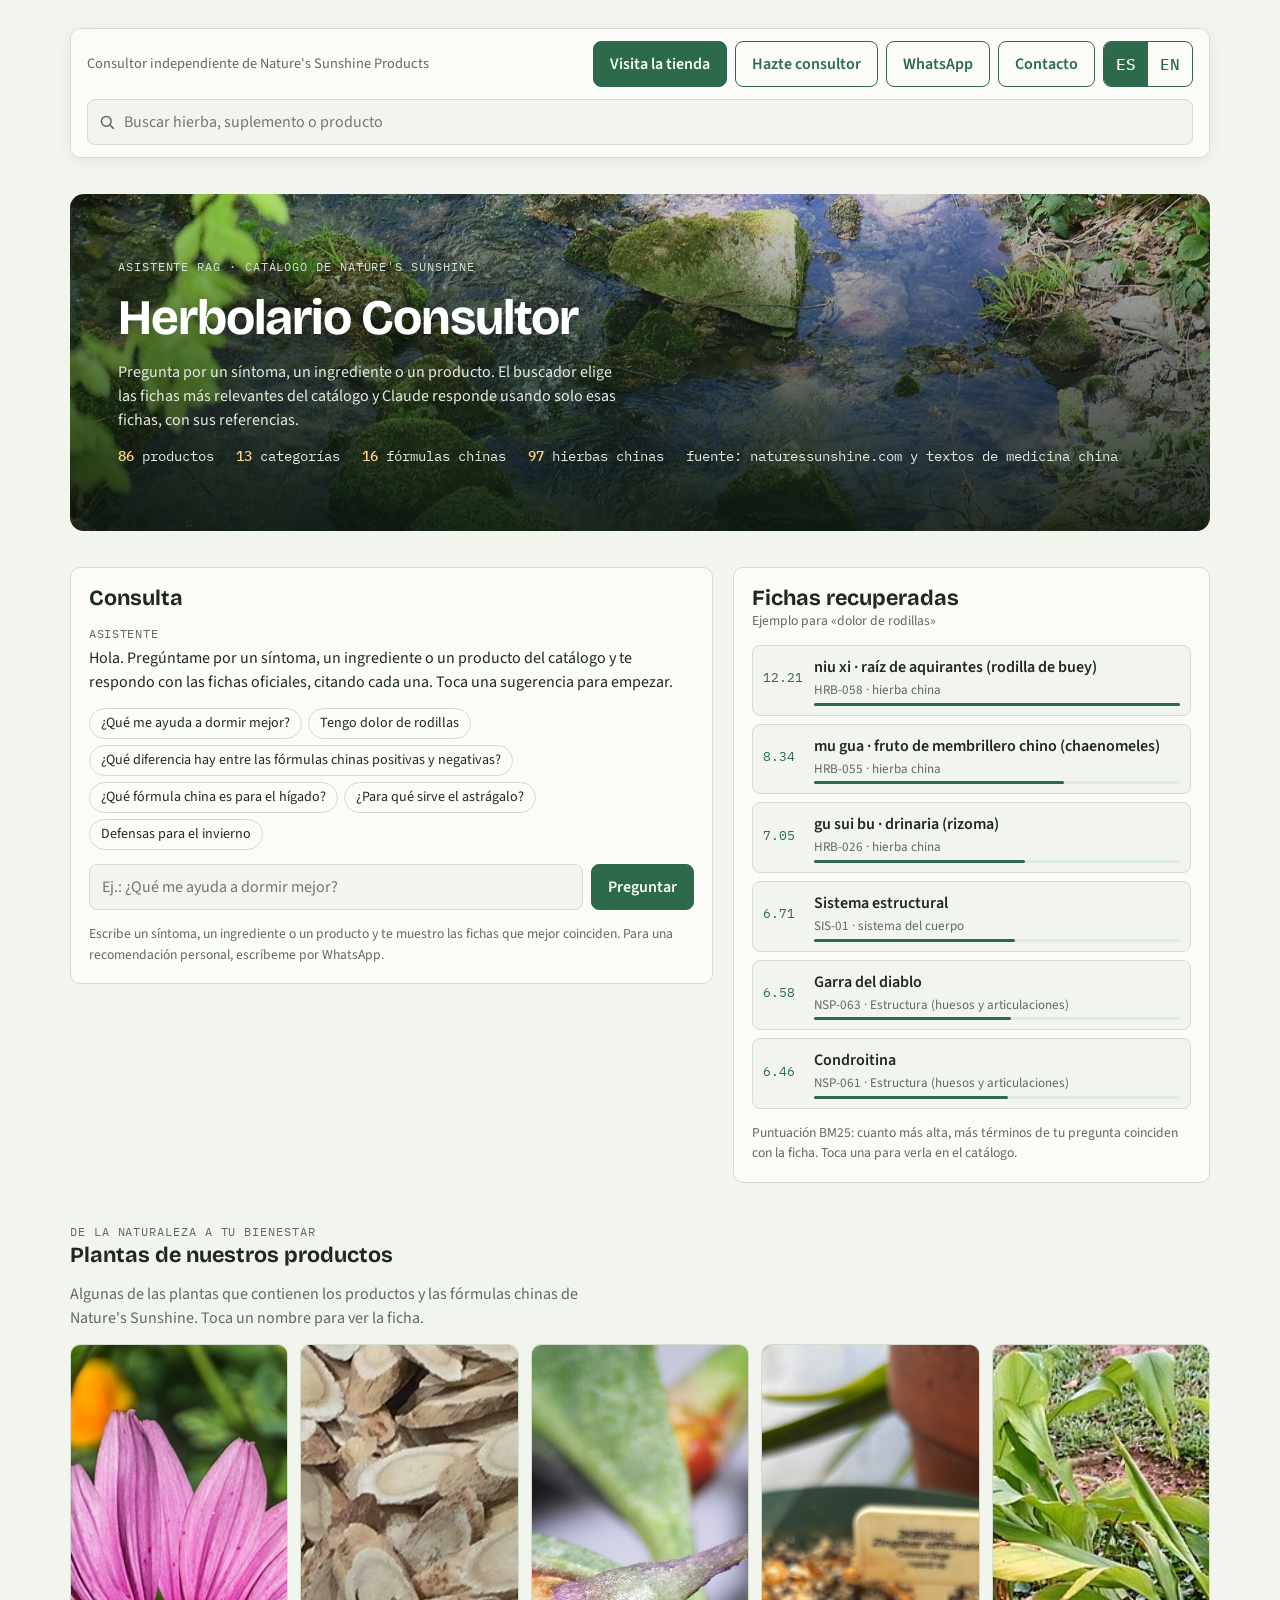
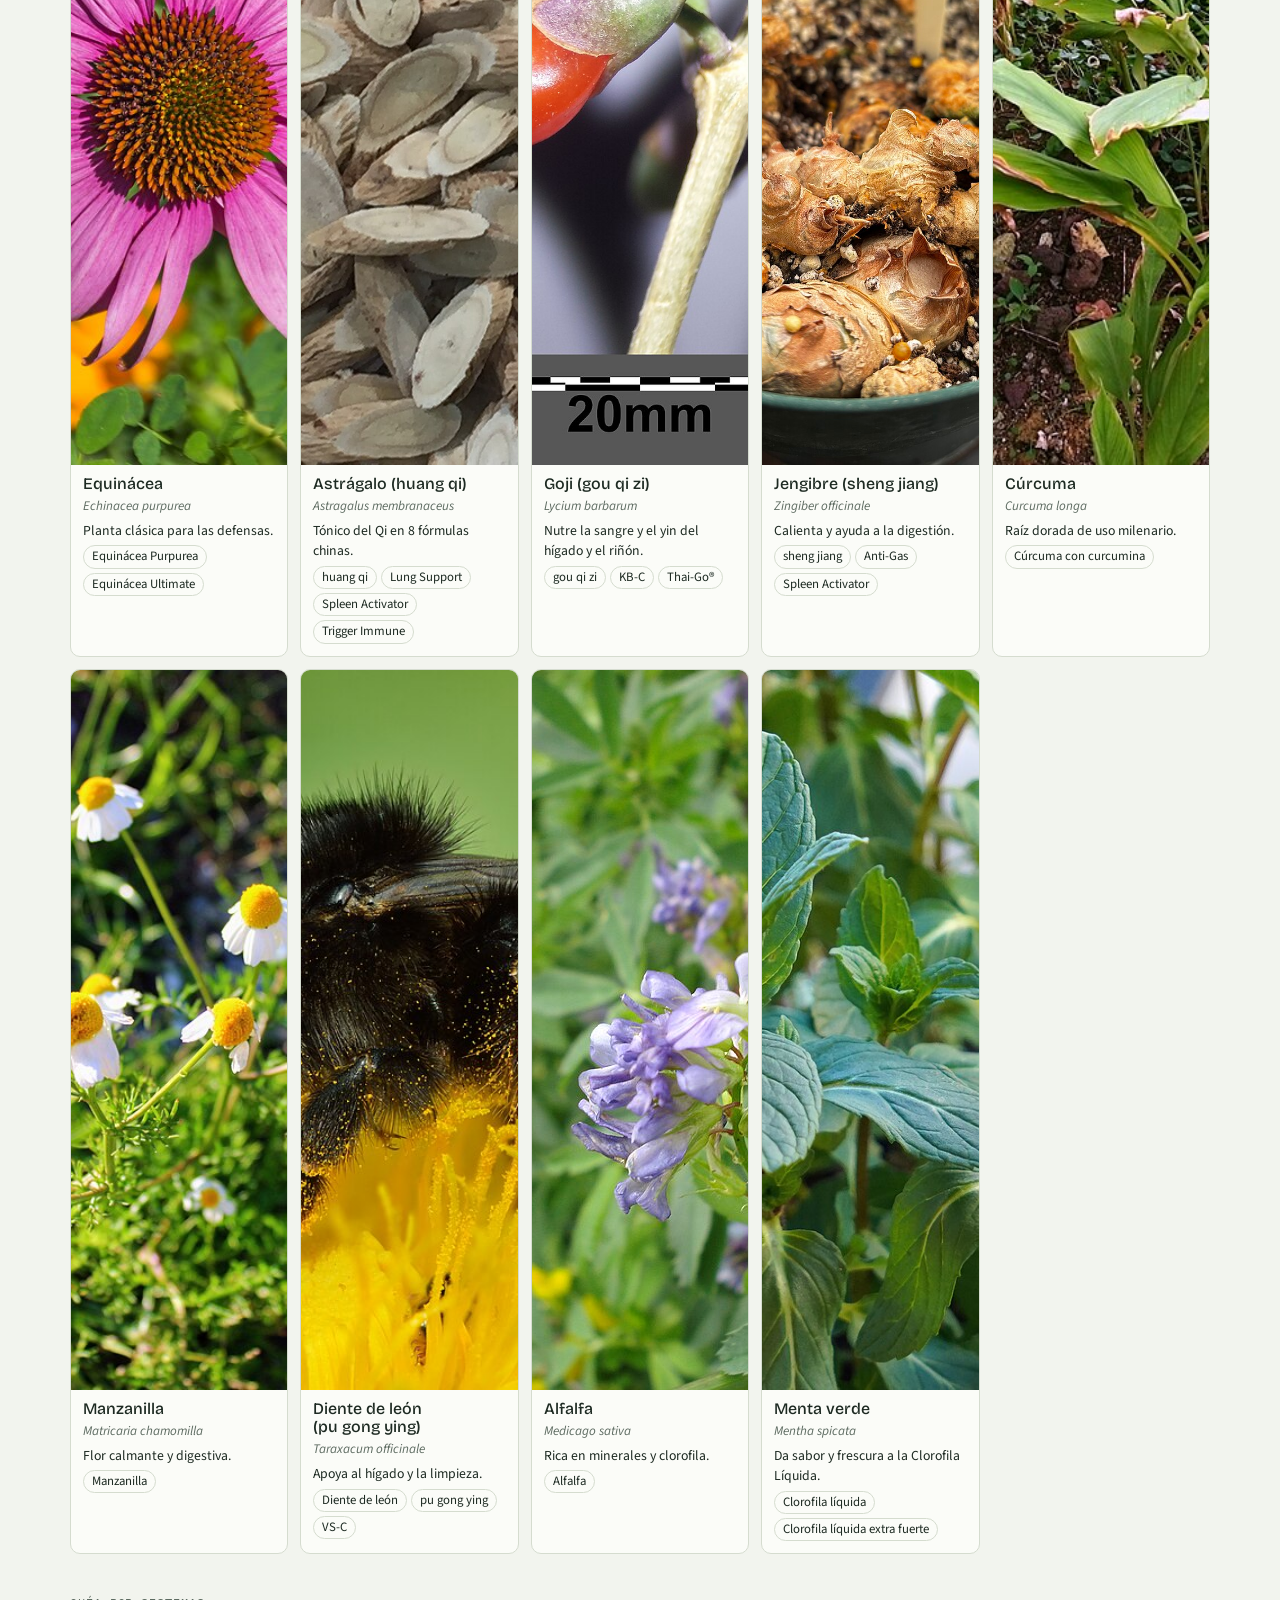
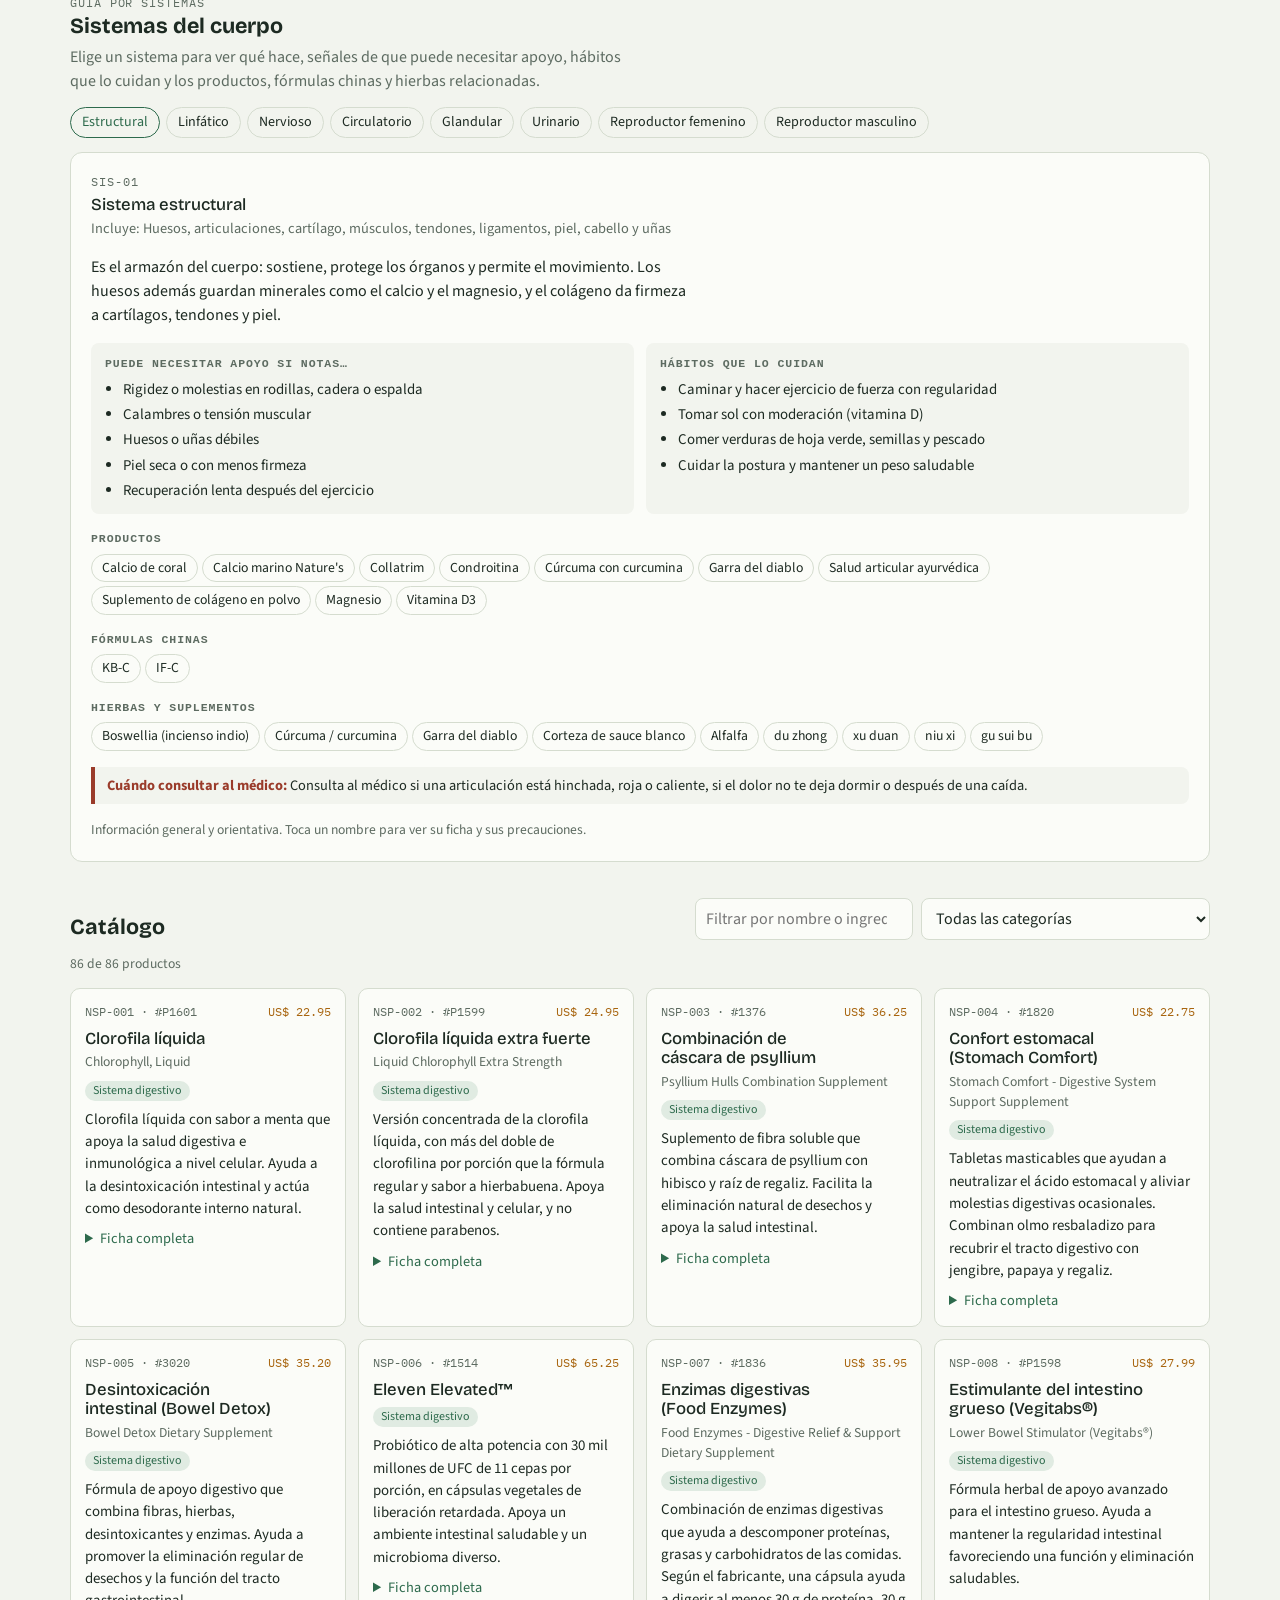
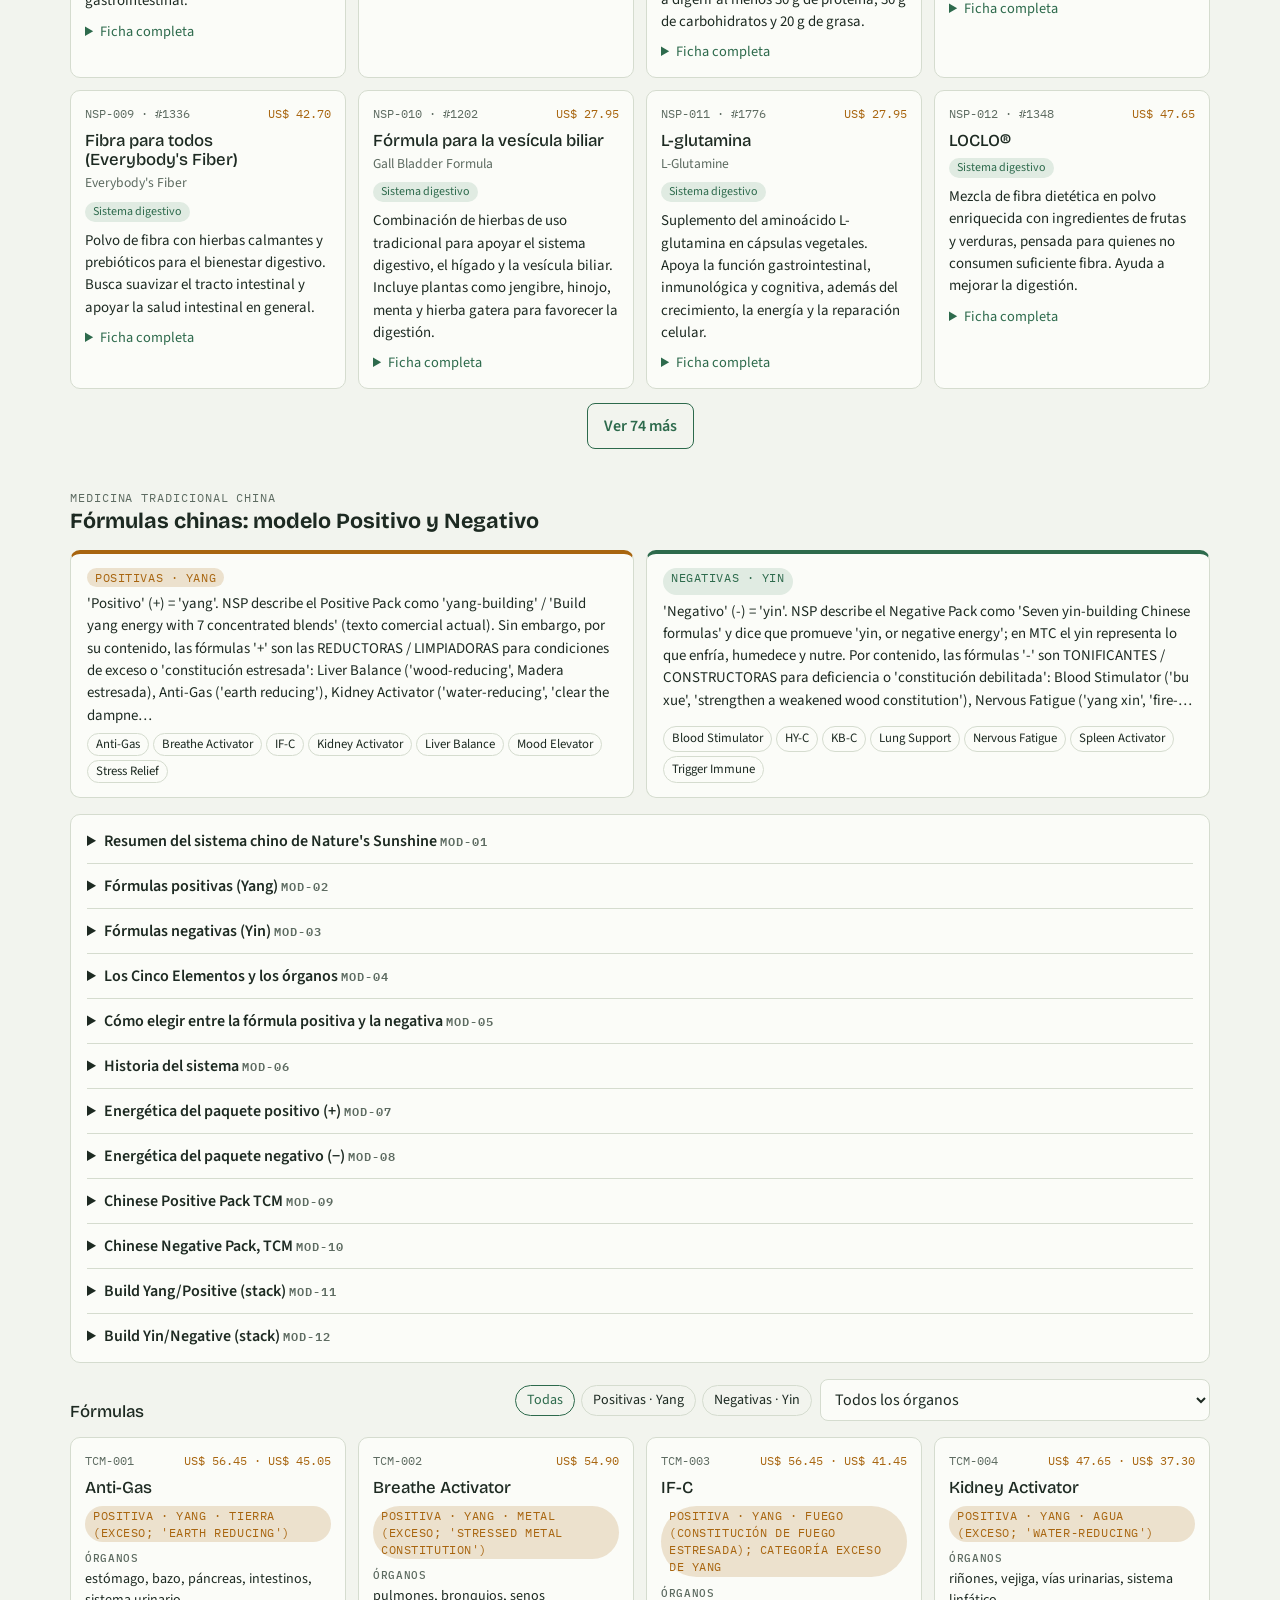
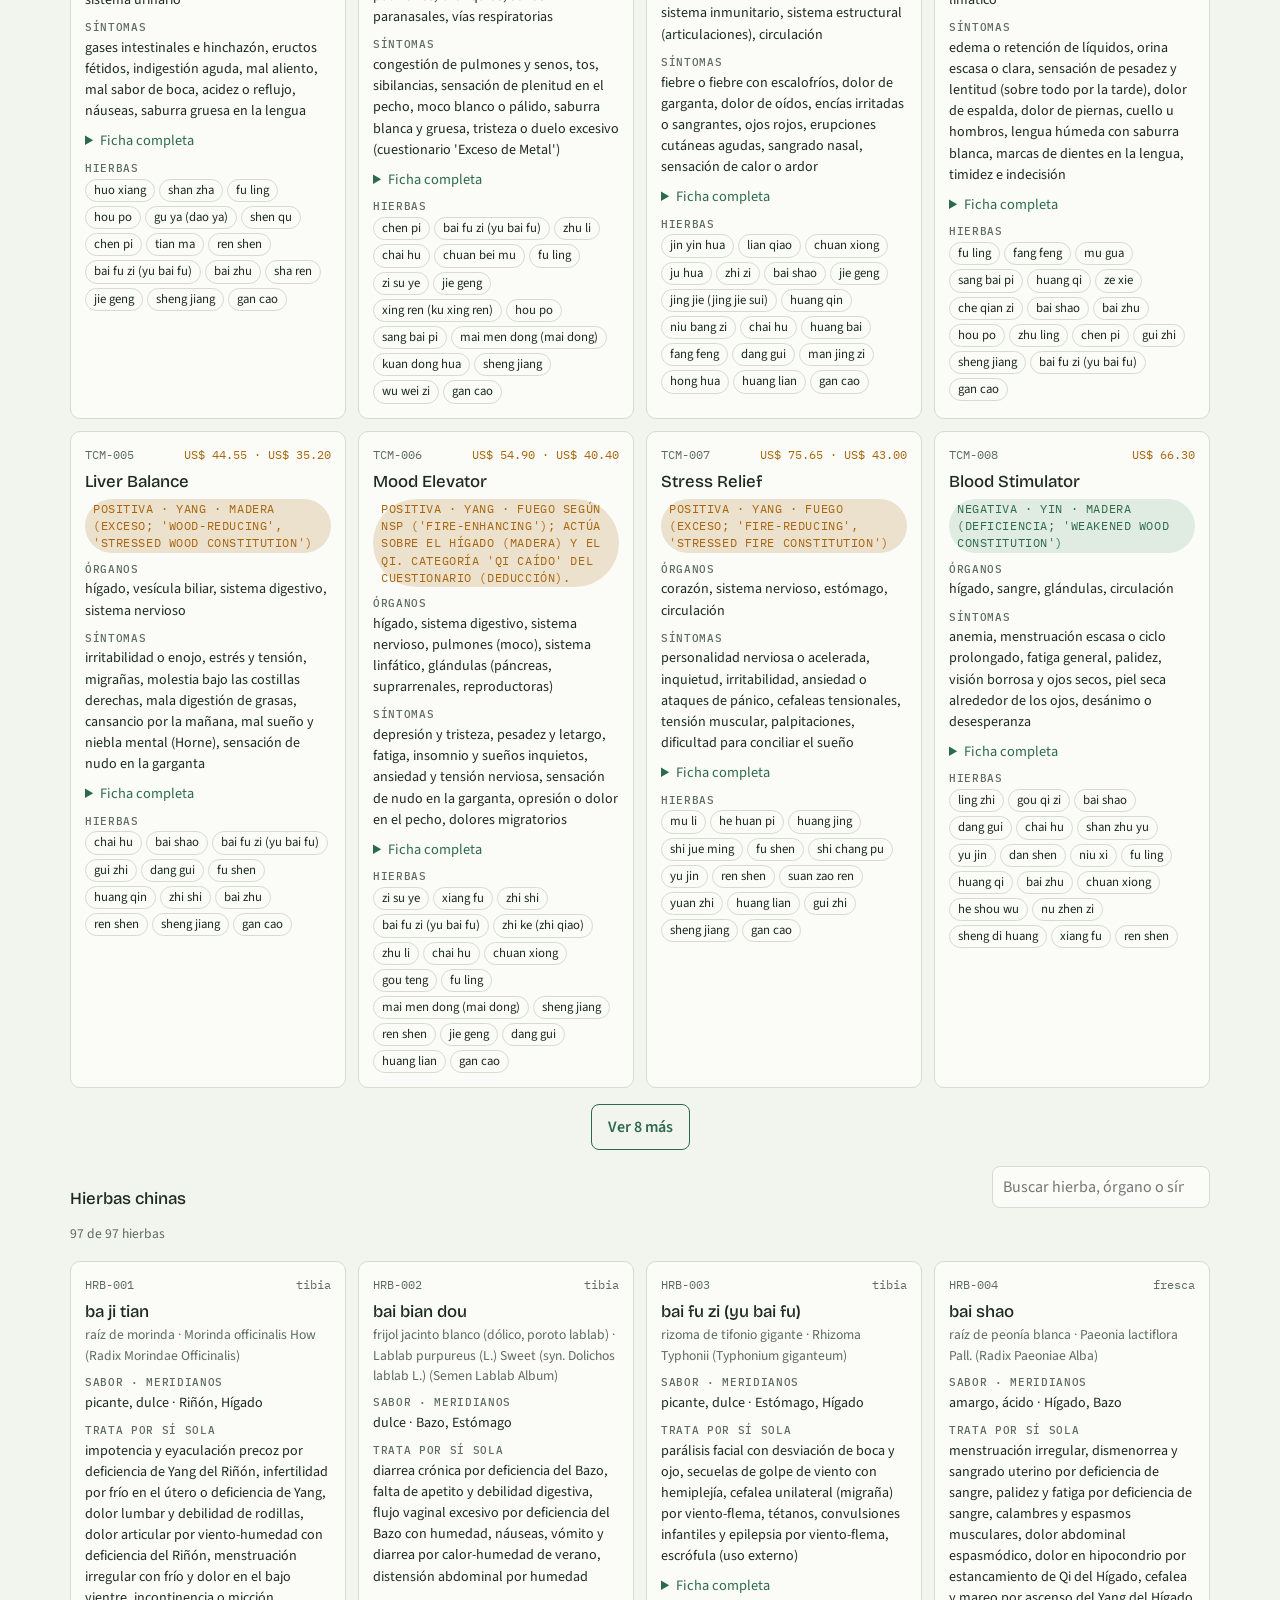
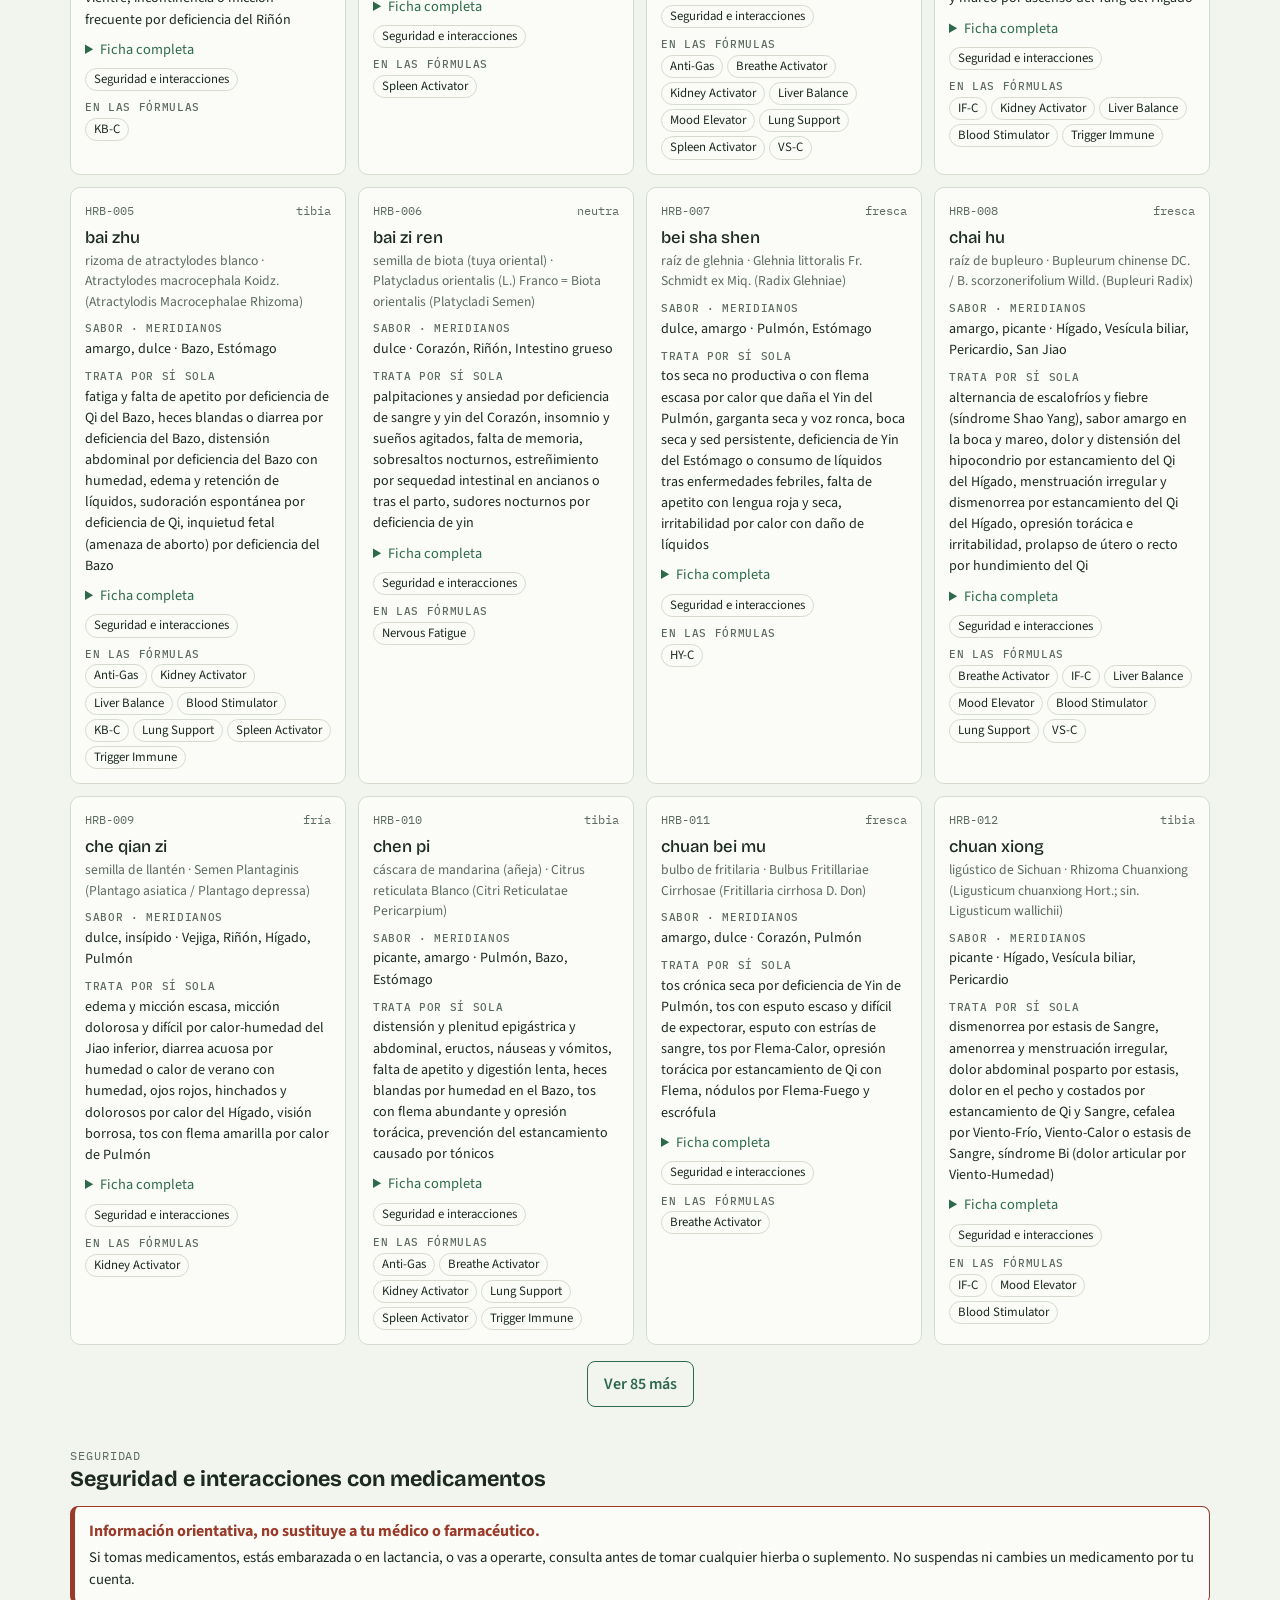
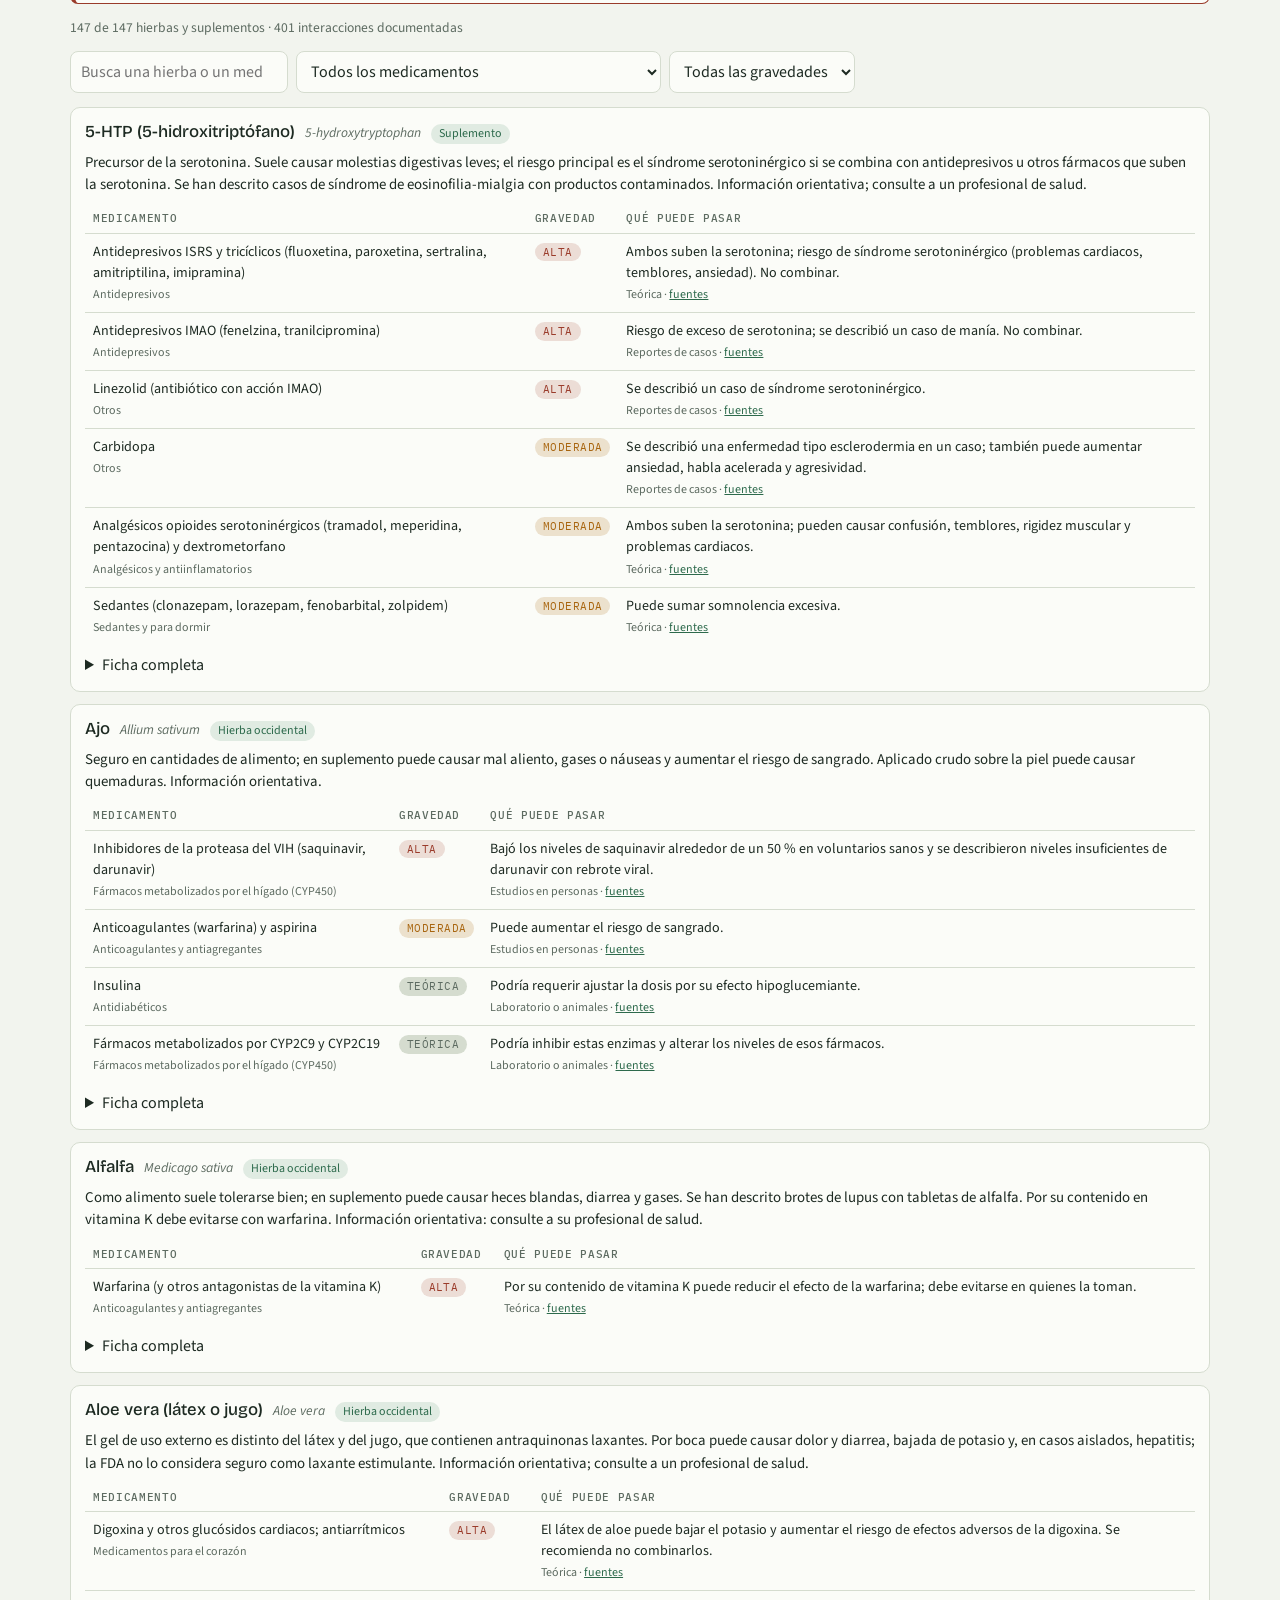
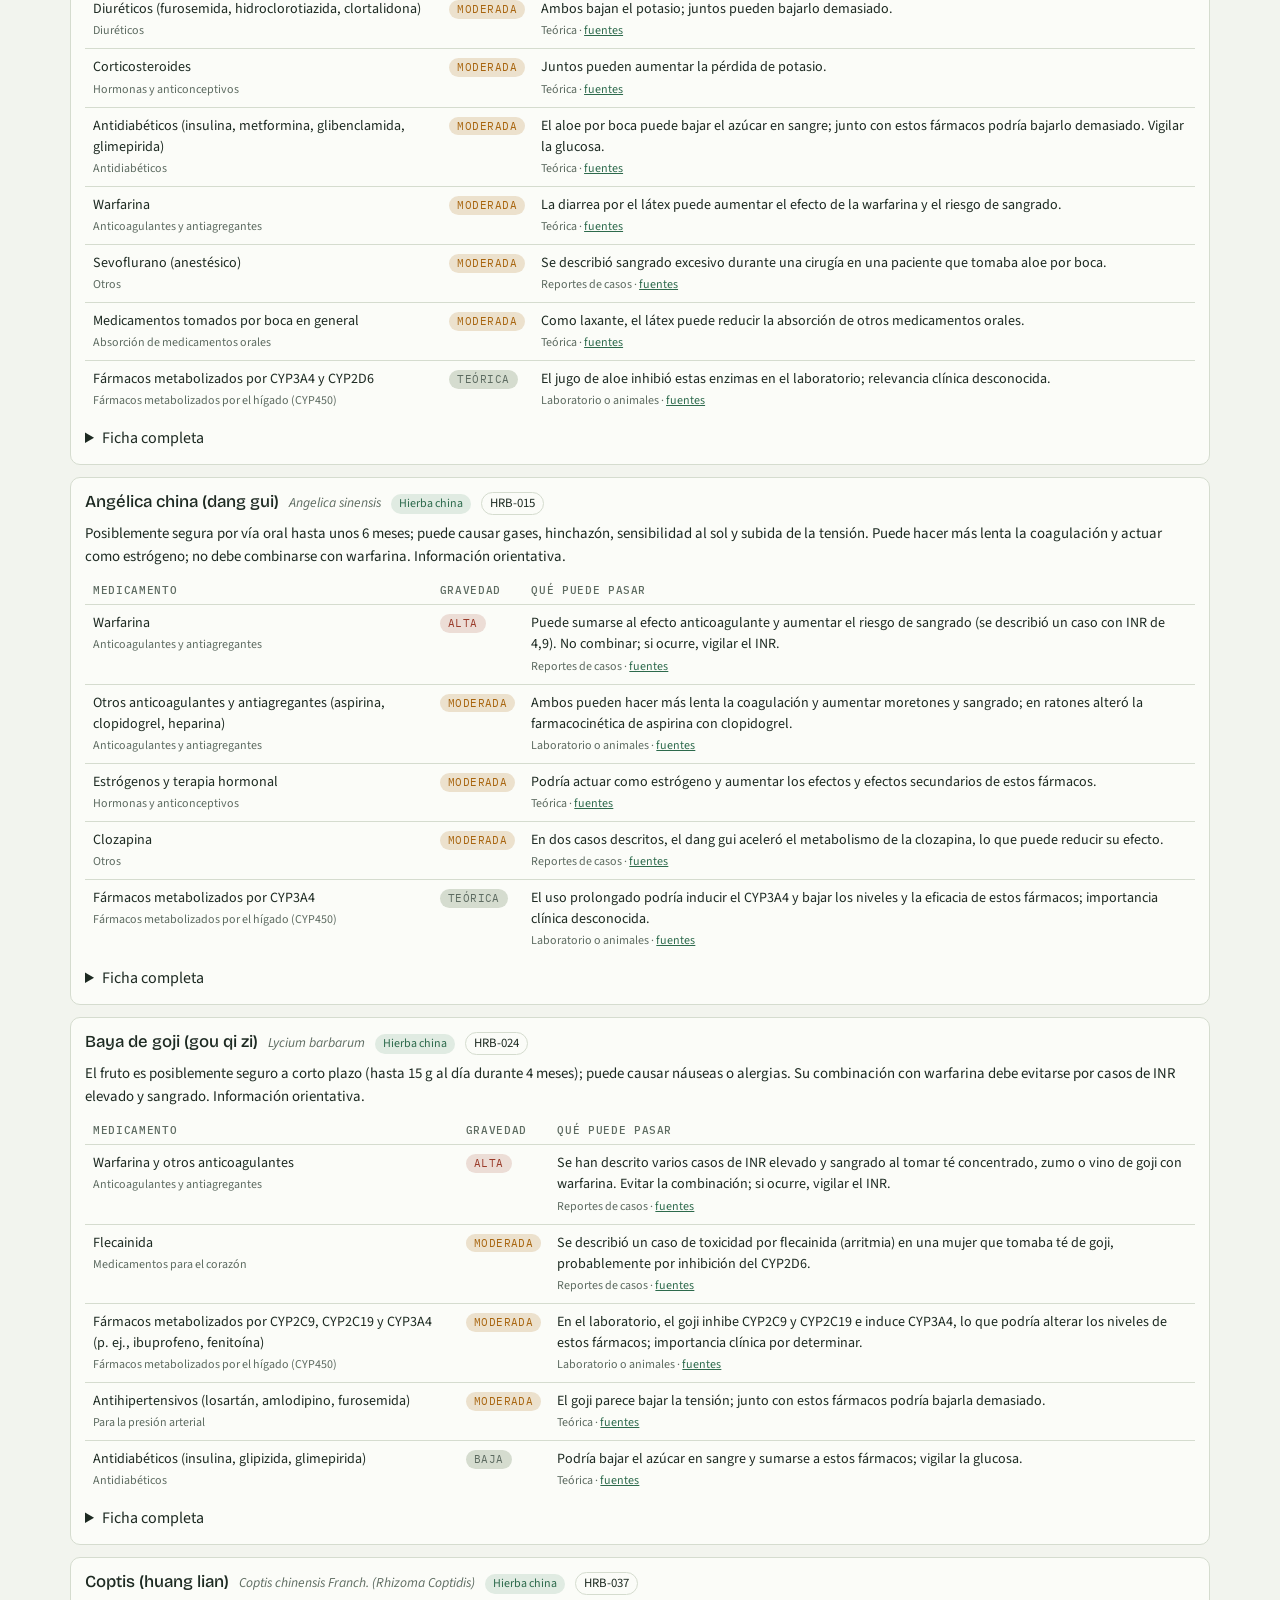
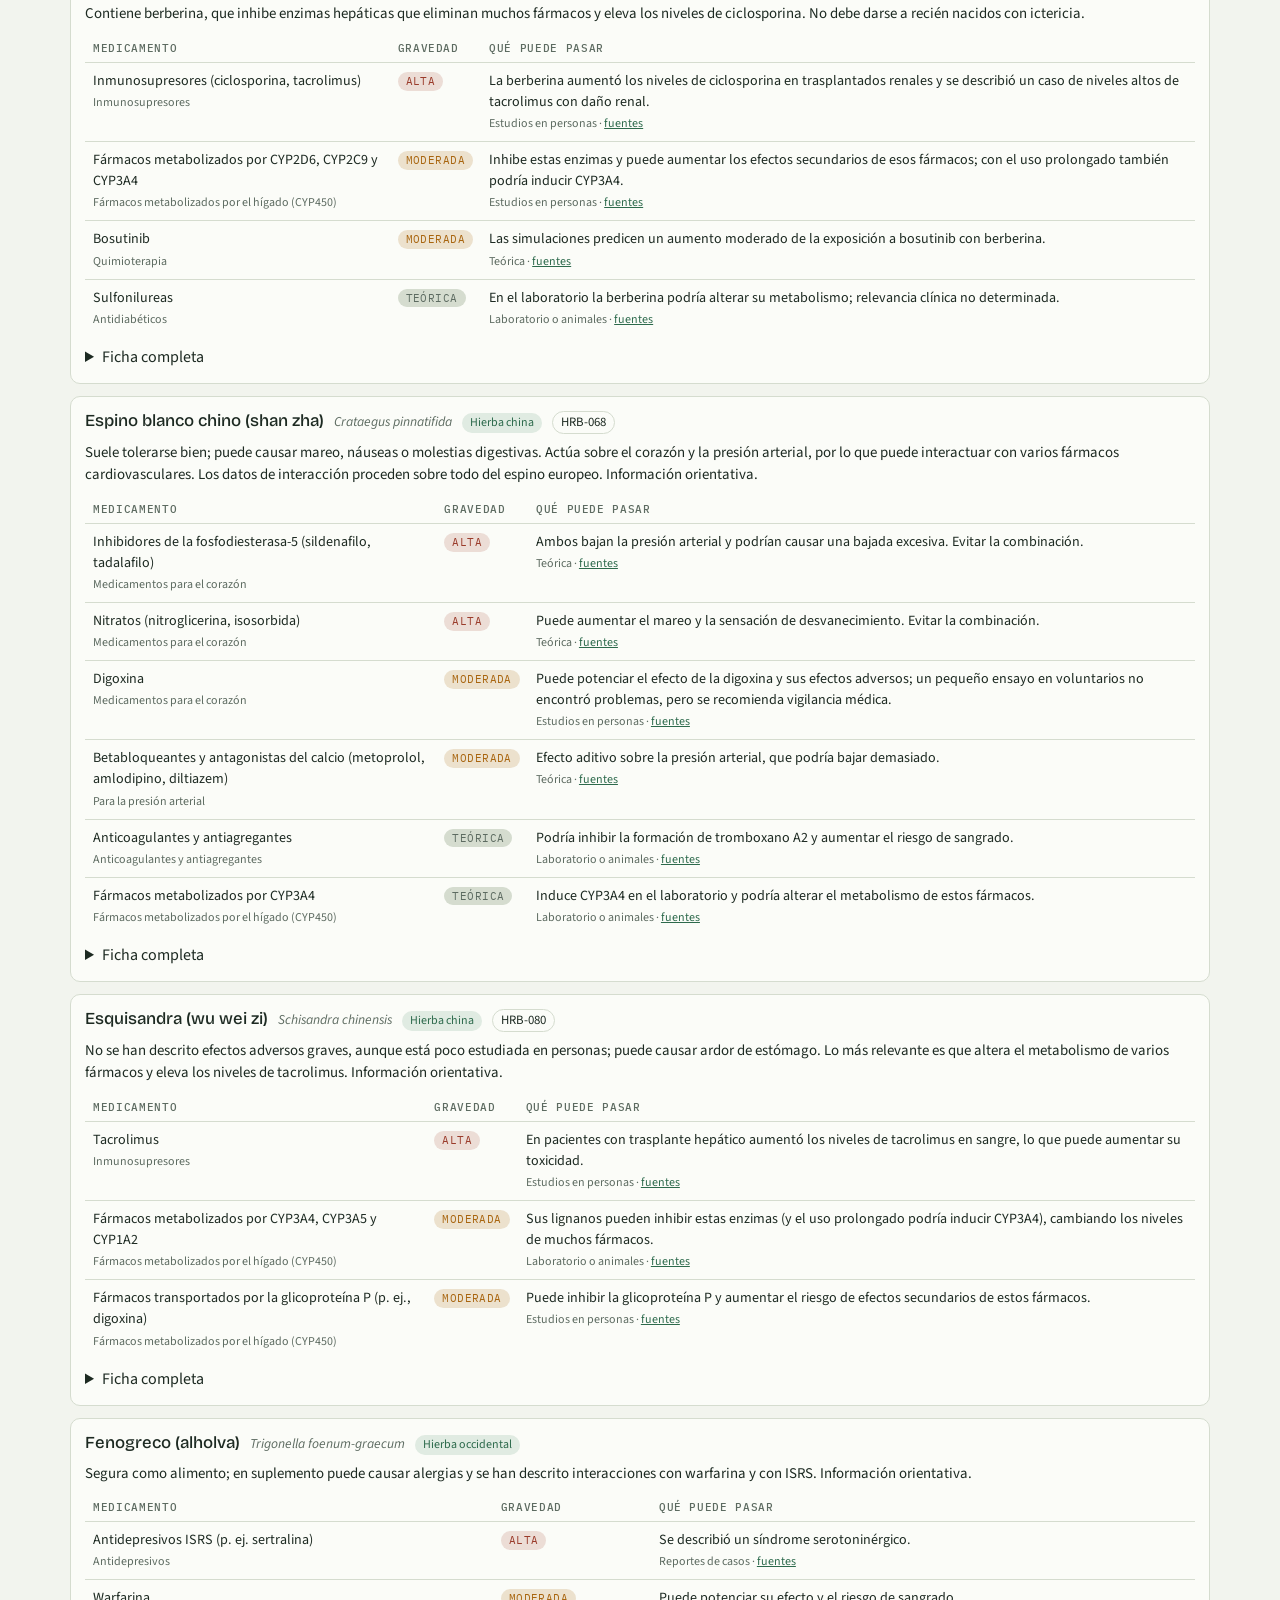
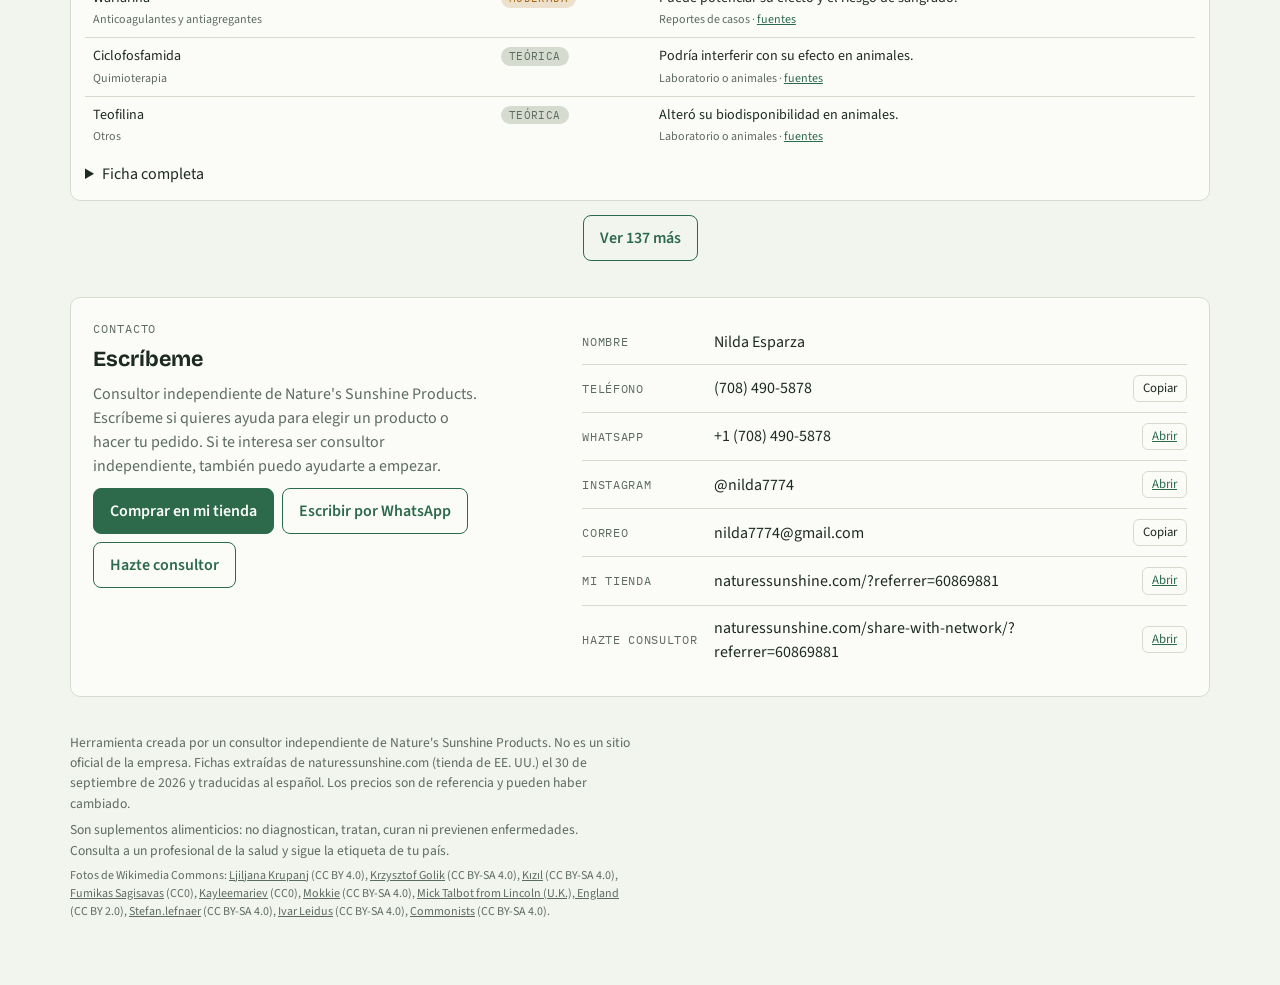
==== commit 0926048e: "Sección "Sistemas del cuerpo" Ocho sistemas (estructural, linfático, nervioso, circulatorio, glandul" ====
--- a/web/sitio/index.html
+++ b/web/sitio/index.html
@@ -229,6 +229,29 @@
   .tabla-int td:nth-child(3) { grid-column: 1 / -1; }
   .tabla-int td:nth-child(2) { grid-row: 1; grid-column: 2; }
 }
+/* Sistemas del cuerpo */
+section[id] { scroll-margin-top: 140px; }
+.sistemas { display: grid; gap: 14px; }
+.sistemas > div > p { margin: 6px 0 0; color: var(--muted); max-width: 70ch; }
+#sis-tabs { display: flex; flex-wrap: wrap; gap: 6px; }
+.sis-card { background: var(--surface); border: 1px solid var(--line); border-radius: 12px; padding: 20px; display: grid; gap: 16px; min-width: 0; }
+.sis-card.flash { border-color: var(--leaf); box-shadow: 0 0 0 3px var(--leaf-soft); }
+.sis-card .cab { display: grid; gap: 4px; }
+.sis-card .partes { font-size: 0.9rem; color: var(--muted); }
+.sis-card .resumen { margin: 0; max-width: 75ch; }
+.sis-cols { display: grid; grid-template-columns: repeat(2, minmax(0, 1fr)); gap: 12px; }
+.sis-cols > div { background: var(--bg); border-radius: 8px; padding: 12px 14px; display: grid; gap: 6px; align-content: start; }
+.sis-cols ul { margin: 0; padding-left: 1.2em; display: grid; gap: 3px; font-size: 0.93rem; }
+.sis-medico { margin: 0; font-size: 0.9rem; border-left: 4px solid var(--warn); padding: 8px 12px; background: var(--bg); border-radius: 0 8px 8px 0; }
+.sis-medico strong { color: var(--warn); }
+.sis-grupo { display: grid; gap: 6px; }
+.sis-grupo .herb-chip { font-size: 0.86rem; padding: 3px 10px; }
+@media (max-width: 700px) {
+  .sis-cols { grid-template-columns: minmax(0, 1fr); }
+  .sis-card { padding: 14px; }
+  #sis-tabs { flex-wrap: nowrap; overflow-x: auto; padding-bottom: 4px; }
+  #sis-tabs .chip { flex: 0 0 auto; }
+}
 /* "Ver más" en listas largas */
 .mas { justify-self: center; }
 /* Barra inferior: solo en teléfono */
@@ -273,7 +296,7 @@
   .nav-movil a:active, .nav-movil a:focus-visible { color: var(--leaf); }
   .nav-movil svg { width: 22px; height: 22px; fill: none; stroke: currentColor; stroke-width: 1.8; stroke-linecap: round; stroke-linejoin: round; }
   .nav-movil a.wa { color: var(--leaf); }
-  section[id], header { scroll-margin-top: 10px; }
+  section[id], header { scroll-margin-top: 120px; }
 }
 </style>
 
@@ -337,6 +360,16 @@
     </div>
     <p data-i18n="plantas_p">Algunas de las plantas que contienen los productos y las fórmulas chinas de Nature's Sunshine. Toca un nombre para ver la ficha.</p>
     <div class="galeria" id="galeria"></div>
+  </section>
+
+  <section class="sistemas" id="sistemas" data-i18n-aria="sis_h2" aria-label="Sistemas del cuerpo">
+    <div>
+      <span class="label" data-i18n="sis_label">Guía por sistemas</span>
+      <h2 data-i18n="sis_h2">Sistemas del cuerpo</h2>
+      <p data-i18n="sis_p">Elige un sistema para ver qué hace, señales de que puede necesitar apoyo, hábitos que lo cuidan y los productos, fórmulas chinas y hierbas relacionadas.</p>
+    </div>
+    <div class="chips" id="sis-tabs" role="group" data-i18n-aria="sis_h2" aria-label="Sistemas del cuerpo"></div>
+    <div id="sis-ficha"></div>
   </section>
 
   <section id="catalogo" data-i18n-aria="catalogo" aria-label="Catálogo" style="display:grid;gap:14px">
@@ -438,7 +471,7 @@
   </footer>
 </div>
 
-<script id="data" type="application/json">{"es": {"productos": [{"id": "NSP-001", "slug": "chlorophyll-liquid", "url": "https://www.naturessunshine.com/product/chlorophyll-liquid", "nombre": "Chlorophyll, Liquid", "nombre_es": "Clorofila líquida", "sku": "P1601", "precio_usd": 22.95, "presentacion": "16 oz (473 ml), 15 porciones", "categoria": "Sistema digestivo", "tipo": "Líquido", "ingredientes": ["clorofilina de sodio y cobre", "aceite de partes aéreas de hierbabuena"], "modo_de_uso": "Tomar 2 cucharadas (30 ml) en un vaso de 8 oz (240 ml) de agua fría al día.", "descripcion": "Clorofila líquida con sabor a menta que apoya la salud digestiva e inmunológica a nivel celular. Ayuda a la desintoxicación intestinal y actúa como desodorante interno natural.", "beneficios": ["Apoya la salud digestiva", "Apoya la salud inmunológica a nivel celular", "Ayuda a la desintoxicación intestinal", "Desodorante interno natural que neutraliza olores corporales"], "precauciones": "La página oficial no indica advertencias específicas; consultar la etiqueta.", "palabras_clave": ["clorofila", "clorofila liquida", "desintoxicacion", "mal olor corporal", "mal aliento", "digestion", "limpieza intestinal"]}, {"id": "NSP-002", "slug": "chlorophyll-es-liquid", "url": "https://www.naturessunshine.com/product/chlorophyll-es-liquid", "nombre": "Liquid Chlorophyll Extra Strength", "nombre_es": "Clorofila líquida extra fuerte", "sku": "P1599", "precio_usd": 24.95, "presentacion": "16 oz (473 ml), 30 porciones", "categoria": "Sistema digestivo", "tipo": "Líquido", "ingredientes": ["clorofilina de sodio y cobre", "aceite de partes aéreas de hierbabuena", "glicerina vegetal"], "modo_de_uso": "Tomar 1 cucharada (15 ml) en un vaso de 8 oz (240 ml) de agua fría al día.", "descripcion": "Versión concentrada de la clorofila líquida, con más del doble de clorofilina por porción que la fórmula regular y sabor a hierbabuena. Apoya la salud intestinal y celular, y no contiene parabenos.", "beneficios": ["Apoya la salud intestinal", "Apoya la función intestinal y el bienestar celular", "Más del doble de clorofilina por porción que la versión regular", "Desodorante interno natural"], "precauciones": "La página oficial no indica advertencias específicas; consultar la etiqueta.", "palabras_clave": ["clorofila", "clorofila extra fuerte", "desintoxicacion", "mal olor corporal", "salud intestinal", "digestion"]}, {"id": "NSP-003", "slug": "psyllium-hulls-combination", "url": "https://www.naturessunshine.com/product/psyllium-hulls-combination", "nombre": "Psyllium Hulls Combination Supplement", "nombre_es": "Combinación de cáscara de psyllium", "sku": "1376", "precio_usd": 36.25, "presentacion": "11 oz (312 g) en polvo, 45 porciones", "categoria": "Sistema digestivo", "tipo": "Polvo", "ingredientes": ["cáscara de semilla de psyllium", "flores de hibisco", "raíz de regaliz"], "modo_de_uso": "Adultos: mezclar 2 cucharaditas en un vaso de agua o jugo. No está formulado para niños.", "descripcion": "Suplemento de fibra soluble que combina cáscara de psyllium con hibisco y raíz de regaliz. Facilita la eliminación natural de desechos y apoya la salud intestinal.", "beneficios": ["Aporta fibra soluble", "Facilita la eliminación natural de desechos", "Apoya la salud intestinal", "Apoya niveles de colesterol que ya están en el rango normal"], "precauciones": "Puede causar reacción alérgica en personas sensibles al psyllium inhalado o ingerido.", "palabras_clave": ["psyllium", "fibra soluble", "estrenimiento", "colesterol", "regularidad intestinal", "limpieza de colon"]}, {"id": "NSP-004", "slug": "stomach-comfort", "url": "https://www.naturessunshine.com/product/stomach-comfort", "nombre": "Stomach Comfort - Digestive System Support Supplement", "nombre_es": "Confort estomacal (Stomach Comfort)", "sku": "1820", "precio_usd": 22.75, "presentacion": "60 tabletas masticables, 30 porciones", "categoria": "Sistema digestivo", "tipo": "Tabletas", "ingredientes": ["carbonato de calcio", "fibra prebiótica vegetal", "alginato de sodio de alga parda", "concentrado de fruto de papaya", "goma guar", "corteza de olmo resbaladizo", "rizoma de jengibre", "extracto de raíz de regaliz"], "modo_de_uso": "Masticar 1 o 2 tabletas hasta tres veces al día para un alivio digestivo rápido y temporal.", "descripcion": "Tabletas masticables que ayudan a neutralizar el ácido estomacal y aliviar molestias digestivas ocasionales. Combinan olmo resbaladizo para recubrir el tracto digestivo con jengibre, papaya y regaliz.", "beneficios": ["Alivia molestias digestivas ocasionales", "Neutraliza el ácido estomacal", "Recubre el tracto digestivo", "Apoya la digestión"], "precauciones": "Los problemas digestivos pueden ser señal de problemas de salud más serios.", "palabras_clave": ["acidez", "agruras", "reflujo", "ardor estomacal", "indigestion", "dolor de estomago", "antiacido natural"]}, {"id": "NSP-005", "slug": "bowel-detox", "url": "https://www.naturessunshine.com/product/bowel-detox", "nombre": "Bowel Detox Dietary Supplement", "nombre_es": "Desintoxicación intestinal (Bowel Detox)", "sku": "3020", "precio_usd": 35.2, "presentacion": "120 cápsulas, 40 porciones", "categoria": "Sistema digestivo", "tipo": "Cápsulas", "ingredientes": ["cáscara de psyllium", "corteza de cáscara sagrada", "pancreatina", "carbón activado", "sales biliares", "pepsina", "algina", "pectina de manzana", "jengibre", "arcilla bentonita"], "modo_de_uso": "Tomar 3 cápsulas dos veces al día.", "descripcion": "Fórmula de apoyo digestivo que combina fibras, hierbas, desintoxicantes y enzimas. Ayuda a promover la eliminación regular de desechos y la función del tracto gastrointestinal.", "beneficios": ["Ayuda a promover la eliminación regular de desechos", "Apoya la función del tracto gastrointestinal", "Combina fibras, hierbas, desintoxicantes y enzimas"], "precauciones": "Consultar a un profesional de la salud antes de usar si está embarazada, amamantando o tomando medicamentos. No usar si hay diarrea, heces blandas o dolor abdominal. No es para uso prolongado. Puede causar reacciones alérgicas en personas sensibles al psyllium.", "palabras_clave": ["desintoxicacion intestinal", "limpieza de colon", "estrenimiento", "detox", "eliminacion", "carbon activado"]}, {"id": "NSP-006", "slug": "eleven-elevated", "url": "https://www.naturessunshine.com/product/eleven-elevated", "nombre": "Eleven Elevated™", "nombre_es": "Eleven Elevated™", "sku": "1514", "precio_usd": 65.25, "presentacion": "60 cápsulas vegetales, 30 porciones", "categoria": "Sistema digestivo", "tipo": "Probiótico", "ingredientes": ["30 mil millones de UFC de 11 cepas por porción", "Lactobacillus rhamnosus", "Lactobacillus acidophilus", "Lactobacillus brevis", "Lactobacillus bulgaricus", "Lactobacillus plantarum", "Lactobacillus casei", "Lactobacillus salivarius", "Bifidobacterium bifidum", "Bifidobacterium infantis", "Bifidobacterium longum", "Streptococcus thermophilus", "mezcla prebiótica: inulina, FOS y fibra vegetal"], "modo_de_uso": "Tomar dos cápsulas al día con una comida. Se sugiere un régimen inicial de 30 días con Eleven Elevated y luego pasar a Probiotic Eleven para mantenimiento diario, o usarlo periódicamente para reforzar el régimen.", "descripcion": "Probiótico de alta potencia con 30 mil millones de UFC de 11 cepas por porción, en cápsulas vegetales de liberación retardada. Apoya un ambiente intestinal saludable y un microbioma diverso.", "beneficios": ["Apoya un ambiente intestinal saludable", "Favorece un microbioma diverso", "66% más potencia que Probiotic Eleven", "Incluye mezcla prebiótica"], "precauciones": "La página oficial no indica advertencias específicas; consultar la etiqueta.", "palabras_clave": ["probioticos", "flora intestinal", "microbioma", "salud intestinal", "digestion", "bacterias buenas"]}, {"id": "NSP-007", "slug": "food-enzymes", "url": "https://www.naturessunshine.com/product/food-enzymes", "nombre": "Food Enzymes - Digestive Relief & Support Dietary Supplement", "nombre_es": "Enzimas digestivas (Food Enzymes)", "sku": "1836", "precio_usd": 35.95, "presentacion": "120 cápsulas, 60 porciones", "categoria": "Sistema digestivo", "tipo": "Enzimas", "ingredientes": ["betaína HCl", "sales biliares", "bromelina", "lipasa", "alfa amilasa", "pancreatina", "papaína", "pepsina"], "modo_de_uso": "Tomar 1 a 2 cápsulas con una comida tres veces al día.", "descripcion": "Combinación de enzimas digestivas que ayuda a descomponer proteínas, grasas y carbohidratos de las comidas. Según el fabricante, una cápsula ayuda a digerir al menos 30 g de proteína, 30 g de carbohidratos y 20 g de grasa.", "beneficios": ["Ayuda a descomponer las comidas", "Apoya la digestión de proteínas, grasas y carbohidratos", "Ayuda a aliviar la indigestión ocasional"], "precauciones": "La página oficial no indica advertencias específicas; consultar la etiqueta.", "palabras_clave": ["enzimas digestivas", "indigestion", "pesadez", "digestion", "gases", "mala digestion"]}, {"id": "NSP-008", "slug": "lower-bowel-stimulator-100-vegi", "url": "https://www.naturessunshine.com/product/lower-bowel-stimulator-100-vegi", "nombre": "Lower Bowel Stimulator (Vegitabs®)", "nombre_es": "Estimulante del intestino grueso (Vegitabs®)", "sku": "P1598", "precio_usd": 27.99, "presentacion": "100 Vegitabs, 25 porciones", "categoria": "Sistema digestivo", "tipo": "Tabletas", "ingredientes": ["corteza de cáscara sagrada", "corteza de espino cerval", "raíz de regaliz", "fruto de capsicum", "rizoma de jengibre", "raíz y rizoma de uva de Oregón", "raíz de ruibarbo turco", "rizoma de grama", "flores de trébol rojo"], "modo_de_uso": "Tomar de 2 a 4 vegitabs al día con una comida.", "descripcion": "Fórmula herbal de apoyo avanzado para el intestino grueso. Ayuda a mantener la regularidad intestinal favoreciendo una función y eliminación saludables.", "beneficios": ["Apoyo avanzado para el intestino grueso", "Ayuda a mantener la regularidad intestinal", "Favorece la función intestinal y la eliminación saludables"], "precauciones": "Consultar a un profesional de la salud si está embarazada, amamantando o tomando medicamentos. No es para uso prolongado. No usar si hay o se presentan diarrea, heces blandas o dolor abdominal.", "palabras_clave": ["estrenimiento", "laxante natural", "regularidad intestinal", "intestino grueso", "cascara sagrada", "colon"]}, {"id": "NSP-009", "slug": "everybodys-fiber", "url": "https://www.naturessunshine.com/product/everybodys-fiber", "nombre": "Everybody's Fiber", "nombre_es": "Fibra para todos (Everybody's Fiber)", "sku": "1336", "precio_usd": 42.7, "presentacion": "4.6 oz (130 g) en polvo, 26 porciones", "categoria": "Sistema digestivo", "tipo": "Polvo", "ingredientes": ["fibra dietética 2 g por porción", "pectina de manzana", "corteza de olmo resbaladizo", "fructooligosacáridos de cadena corta", "flores de manzanilla", "harina de linaza", "semilla de hinojo", "ácido málico", "raíz de malvavisco", "hojas de menta", "extracto de hoja de stevia", "tallo de espárrago", "corteza interna de uña de gato", "sabores naturales de durazno, albaricoque y ciruela"], "modo_de_uso": "Mezclar 1 medida de polvo (5 gramos) en 4 onzas (120 ml) de agua o jugo y beber una vez al día.", "descripcion": "Polvo de fibra con hierbas calmantes y prebióticos para el bienestar digestivo. Busca suavizar el tracto intestinal y apoyar la salud intestinal en general.", "beneficios": ["Calma el tracto intestinal", "Apoya la salud intestinal con prebióticos", "Puede ayudar con el estreñimiento, gases e hinchazón ocasionales"], "precauciones": "La página oficial no indica advertencias específicas; consultar la etiqueta.", "palabras_clave": ["fibra", "prebioticos", "estrenimiento", "gases", "hinchazon", "inflamacion abdominal", "digestion"]}, {"id": "NSP-010", "slug": "gall-bladder-formula", "url": "https://www.naturessunshine.com/product/gall-bladder-formula", "nombre": "Gall Bladder Formula", "nombre_es": "Fórmula para la vesícula biliar", "sku": "1202", "precio_usd": 27.95, "presentacion": "100 cápsulas vegetales, 50 porciones (suministro para 16 días)", "categoria": "Sistema digestivo", "tipo": "Cápsulas", "ingredientes": ["raíz y rizoma de uva de Oregón", "rizoma de jengibre", "corteza de viburno (cramp bark)", "semillas de hinojo", "hojas de menta", "raíz de ñame silvestre", "hojas de hierba gatera (catnip)"], "modo_de_uso": "Tomar 2 cápsulas con una comida tres veces al día.", "descripcion": "Combinación de hierbas de uso tradicional para apoyar el sistema digestivo, el hígado y la vesícula biliar. Incluye plantas como jengibre, hinojo, menta y hierba gatera para favorecer la digestión.", "beneficios": ["apoya la vesícula biliar", "apoya el hígado", "calma la función digestiva", "favorece la digestión"], "precauciones": "La página oficial no indica advertencias específicas; consultar la etiqueta.", "palabras_clave": ["vesicula biliar", "bilis", "digestion", "higado", "indigestion", "pesadez despues de comer"]}, {"id": "NSP-011", "slug": "l-glutamine", "url": "https://www.naturessunshine.com/product/l-glutamine", "nombre": "L-Glutamine", "nombre_es": "L-glutamina", "sku": "1776", "precio_usd": 27.95, "presentacion": "30 cápsulas, 15 porciones", "categoria": "Sistema digestivo", "tipo": "Cápsulas", "ingredientes": ["L-glutamina"], "modo_de_uso": "Tomar 1 a 2 cápsulas al día con una comida.", "descripcion": "Suplemento del aminoácido L-glutamina en cápsulas vegetales. Apoya la función gastrointestinal, inmunológica y cognitiva, además del crecimiento, la energía y la reparación celular.", "beneficios": ["Apoya la función gastrointestinal", "Apoya la función inmunológica y cognitiva", "Promueve el crecimiento, la energía y la reparación celular", "Puede ayudar con molestias musculares relacionadas con el ejercicio"], "precauciones": "La página oficial no indica advertencias específicas; consultar la etiqueta.", "palabras_clave": ["glutamina", "aminoacido", "salud intestinal", "recuperacion muscular", "dolor muscular", "intestino"]}, {"id": "NSP-012", "slug": "loclo", "url": "https://www.naturessunshine.com/product/loclo", "nombre": "LOCLO®", "nombre_es": "LOCLO®", "sku": "1348", "precio_usd": 47.65, "presentacion": "11 oz (312 g) en polvo, 33 porciones", "categoria": "Sistema digestivo", "tipo": "Polvo", "ingredientes": ["cáscara de psyllium", "fibra de manzana", "corteza de canela cassia", "goma de acacia", "semilla de linaza", "fructosa", "goma guar", "salvado de avena", "ácido cítrico", "ácido málico", "extracto de hoja de stevia", "flores de brócoli", "raíz de cúrcuma", "hoja de romero", "raíz de remolacha roja", "fruto de tomate", "raíz de zanahoria", "hoja de col", "hesperidina", "extracto de bioflavonoides de toronja", "extracto de bioflavonoides de naranja"], "modo_de_uso": "Añadir aproximadamente 1 cucharada rasa a 8 onzas (240 ml) de agua fría, una vez al día. Agitar o mezclar enérgicamente y beber de inmediato.", "descripcion": "Mezcla de fibra dietética en polvo enriquecida con ingredientes de frutas y verduras, pensada para quienes no consumen suficiente fibra. Ayuda a mejorar la digestión.", "beneficios": ["Aporta fibra dietética saludable", "Mejora la digestión", "Enriquecido con ingredientes de frutas y verduras"], "precauciones": "Evitar su uso si alguna vez ha tenido estrechamiento del esófago o dificultad para tragar. Puede causar reacción alérgica en personas sensibles al psyllium inhalado o ingerido. Es esencial tomar suficiente agua.", "palabras_clave": ["fibra", "loclo", "estrenimiento", "digestion", "psyllium", "fibra soluble", "regularidad intestinal"]}, {"id": "NSP-013", "slug": "acidophilus", "url": "https://www.naturessunshine.com/product/acidophilus", "nombre": "L. Acidophilus Probiotic", "nombre_es": "Probiótico L. acidophilus", "sku": "1666", "precio_usd": 33.15, "presentacion": "90 cápsulas, 30 porciones", "categoria": "Sistema digestivo", "tipo": "Probiótico", "ingredientes": ["L. acidophilus 250 millones de UFC por porción (mínimo 100 millones de organismos por cápsula)"], "modo_de_uso": "Tomar 1 a 2 cápsulas dos veces al día con una comida.", "descripcion": "Probiótico liofilizado de L. acidophilus en cápsula vegetal de liberación retardada que protege los organismos del ácido estomacal. Es no transgénico y apto para veganos; se recomienda guardarlo en refrigerador o congelador.", "beneficios": ["Aporta bacterias beneficiosas para la salud intestinal", "Cápsula de liberación retardada que llega al intestino", "Liofilizado para mantener la viabilidad", "No transgénico y apto para veganos"], "precauciones": "La página oficial no indica advertencias específicas; consultar la etiqueta.", "palabras_clave": ["acidophilus", "probioticos", "flora intestinal", "salud intestinal", "digestion", "bacterias buenas"]}, {"id": "NSP-014", "slug": "protease-plus", "url": "https://www.naturessunshine.com/product/protease-plus", "nombre": "Protease Plus", "nombre_es": "Proteasa Plus", "sku": "1841", "precio_usd": 48.7, "presentacion": "90 cápsulas, 30 porciones", "categoria": "Sistema digestivo", "tipo": "Enzimas", "ingredientes": ["proteasa 60,000 HUT", "fibra de raíz de remolacha", "concentrado de minerales traza"], "modo_de_uso": "Tomar 1 a 3 cápsulas con las comidas o entre comidas.", "descripcion": "Enzima proteasa que ayuda a descomponer las proteínas cuando se toma con las comidas. Tomada entre comidas, se presenta como apoyo para el sistema inmunológico.", "beneficios": ["Descompone las proteínas en aminoácidos más pequeños", "Impulsa la digestión", "Apoya los sistemas digestivo e inmunológico", "Apoya la inmunidad cuando se toma entre comidas"], "precauciones": "La página oficial no indica advertencias específicas; consultar la etiqueta.", "palabras_clave": ["proteasa", "enzimas", "digestion de proteinas", "indigestion", "defensas", "sistema inmune"]}, {"id": "NSP-015", "slug": "burdock", "url": "https://www.naturessunshine.com/product/burdock", "nombre": "Burdock", "nombre_es": "Bardana", "sku": "140", "precio_usd": 36.25, "presentacion": "100 cápsulas, 50 porciones (suministro para 25 días)", "categoria": "Desintoxicación y limpieza", "tipo": "Cápsulas", "ingredientes": ["raíz de bardana"], "modo_de_uso": "Tomar 2 cápsulas con una comida dos veces al día.", "descripcion": "Cápsulas de raíz de bardana con apoyo tradicional para el sistema digestivo. Según la medicina tradicional china, sus compuestos ayudan a depurar la sangre y favorecen una circulación saludable.", "beneficios": ["apoyo tradicional al sistema digestivo", "ayuda a depurar la sangre", "promueve una circulación saludable"], "precauciones": "La página oficial no indica advertencias específicas; consultar la etiqueta.", "palabras_clave": ["bardana", "depurar la sangre", "detox", "desintoxicacion", "digestion", "circulacion"]}, {"id": "NSP-016", "slug": "cellular-detox", "url": "https://www.naturessunshine.com/product/cellular-detox", "nombre": "Cellular Detox", "nombre_es": "Desintoxicación celular", "sku": "1072", "precio_usd": 31.6, "presentacion": "100 cápsulas, 50 porciones (suministro para 16 días)", "categoria": "Desintoxicación y limpieza", "tipo": "Cápsulas", "ingredientes": ["raíz de genciana", "corteza de cáscara sagrada", "semillas de fenogreco", "corteza de olmo resbaladizo", "flores de cártamo", "cáscaras de nuez negra", "goma de mirra", "raíz de romaza (yellow dock)", "raíz de diente de león", "raíz y rizoma de uva de Oregón", "hojas de hierba gatera (catnip)", "extracto de hoja de pamplina", "raíz de parthenium", "extracto de hoja de gayuba (uva ursi)", "extracto de raíz de hidrastis (goldenseal)"], "modo_de_uso": "Tomar 2 cápsulas con una comida tres veces al día.", "descripcion": "Mezcla de hierbas con cáscara sagrada pensada para favorecer la función intestinal y la eliminación de toxinas. Ayuda a que el colon trabaje de forma eficiente en la eliminación de desechos.", "beneficios": ["promueve una función intestinal adecuada", "favorece la eliminación de toxinas", "apoya la función digestiva e intestinal", "ayuda a la eliminación de desechos del colon"], "precauciones": "Contiene cáscara sagrada. No usar en caso de diarrea, heces sueltas o dolor abdominal. Consultar a un profesional de la salud si está embarazada, en periodo de lactancia o toma medicamentos. No está destinado para uso prolongado.", "palabras_clave": ["detox", "desintoxicacion", "colon", "estrenimiento", "limpieza intestinal", "toxinas", "evacuacion"]}, {"id": "NSP-017", "slug": "dandelion", "url": "https://www.naturessunshine.com/product/dandelion", "nombre": "Dandelion", "nombre_es": "Diente de león", "sku": "250", "precio_usd": 24.85, "presentacion": "100 cápsulas, 50 porciones (suministro para 25 días)", "categoria": "Desintoxicación y limpieza", "tipo": "Cápsulas", "ingredientes": ["raíz de diente de león"], "modo_de_uso": "Tomar 2 cápsulas con una comida dos veces al día.", "descripcion": "Cápsulas de raíz de diente de león, una planta rica en nutrientes. Se usa tradicionalmente para apoyar la salud digestiva, urinaria y hepática, además de la desintoxicación.", "beneficios": ["apoya la salud digestiva", "apoya la salud urinaria", "apoya la salud del hígado", "apoya la desintoxicación", "apoya el bienestar femenino"], "precauciones": "La página oficial no indica advertencias específicas; consultar la etiqueta.", "palabras_clave": ["diente de leon", "higado", "detox", "digestion", "vias urinarias", "desintoxicacion"]}, {"id": "NSP-018", "slug": "liver-cleanse-formula", "url": "https://www.naturessunshine.com/product/liver-cleanse-formula", "nombre": "Liver Cleanse Formula", "nombre_es": "Fórmula de limpieza hepática", "sku": "1010", "precio_usd": 27.95, "presentacion": "100 cápsulas, 100 porciones (suministro para 33 días)", "categoria": "Desintoxicación y limpieza", "tipo": "Cápsulas", "ingredientes": ["raíz de remolacha roja", "raíz de diente de león", "raíz de romaza (yellow dock)", "raíz de angélica", "hojas de perejil", "tallo y estróbilo de cola de caballo", "raíz de cohosh negro", "hojas de abedul", "partes aéreas de cardo santo", "flores de manzanilla", "raíz de genciana", "partes aéreas de vara de oro"], "modo_de_uso": "Tomar 1 cápsula con una comida tres veces al día.", "descripcion": "Fórmula de hierbas tradicionales para apoyar las funciones vitales del hígado. Nutre este órgano y ayuda a su desintoxicación.", "beneficios": ["apoya las funciones del hígado", "ayuda a desintoxicar el hígado", "apoya la digestión", "promueve la desintoxicación"], "precauciones": "La página oficial no indica advertencias específicas; consultar la etiqueta.", "palabras_clave": ["higado", "limpieza de higado", "detox", "desintoxicacion", "digestion", "higado graso"]}, {"id": "NSP-019", "slug": "liquid-cleanse", "url": "https://www.naturessunshine.com/product/liquid-cleanse", "nombre": "Liquid Cleanse", "nombre_es": "Limpieza líquida", "sku": "3193", "precio_usd": 36.25, "presentacion": "16 fl oz (473 ml), 16 porciones (suministro para 15 días)", "categoria": "Desintoxicación y limpieza", "tipo": "Líquido", "ingredientes": ["concentrado de jugo de hoja interna de aloe vera", "concentrado de fruta de frambuesa roja", "hojas de sen", "sabor natural de frambuesa", "corteza de canela cassia", "minerales traza", "corteza de raíz de agracejo", "goma xantana", "semillas de hinojo", "extracto de hoja de stevia", "barba de maíz", "rizoma de jengibre", "raíz de diente de león", "fruto de capsicum (pimiento)"], "modo_de_uso": "Tomar 1 onza (30 ml) al día como parte de su programa personal de limpieza. No está destinado para uso prolongado.", "descripcion": "Fórmula líquida que apoya la función intestinal y la salud digestiva. Combina aloe vera, sen y hierbas como jengibre y capsicum, además de componentes que apoyan el hígado y los riñones.", "beneficios": ["apoya una función intestinal saludable", "aloe vera para calmar el tracto digestivo", "sen para mantener heces blandas y promover evacuaciones", "estimula las secreciones digestivas", "apoya la función del hígado y los riñones"], "precauciones": "Consultar a un profesional de la salud si está embarazada, en periodo de lactancia, tiene alguna condición médica o toma medicamentos. No usar en caso de diarrea, heces sueltas o dolor abdominal. Contiene sen; no es para uso prolongado.", "palabras_clave": ["limpieza", "detox liquido", "estrenimiento", "colon", "aloe vera", "digestion", "laxante natural"]}, {"id": "NSP-020", "slug": "liv-j", "url": "https://www.naturessunshine.com/product/liv-j", "nombre": "LIV-J", "nombre_es": "LIV-J", "sku": "1011", "precio_usd": 31.6, "presentacion": "100 cápsulas, 50 porciones (suministro para 16 días)", "categoria": "Desintoxicación y limpieza", "tipo": "Cápsulas", "ingredientes": ["raíz de diente de león", "escaramujo (rosa mosqueta)", "corteza de raíz de agracejo", "semillas de hinojo", "hojas de perejil", "raíz de remolacha roja", "raíz de rábano picante"], "modo_de_uso": "Tomar 2 cápsulas con una comida tres veces al día y antes de acostarse.", "descripcion": "Mezcla de hierbas usada tradicionalmente para apoyar la digestión y limpiar el sistema digestivo. También nutre el hígado y el bazo.", "beneficios": ["apoya el sistema digestivo", "apoya el sistema hepático", "nutre el hígado y el bazo", "ayuda a limpiar el sistema digestivo"], "precauciones": "La página oficial no indica advertencias específicas; consultar la etiqueta.", "palabras_clave": ["higado", "limpieza hepatica", "digestion", "detox", "bazo", "hierbas para el higado"]}, {"id": "NSP-021", "slug": "garlic-oil", "url": "https://www.naturessunshine.com/product/garlic-oil", "nombre": "Garlic Oil", "nombre_es": "Aceite de ajo", "sku": "1694", "precio_usd": 31.75, "presentacion": "60 cápsulas blandas, 60 porciones (suministro para 20 días)", "categoria": "Sistema inmunológico", "tipo": "Cápsulas blandas", "ingredientes": ["aceite de bulbo de ajo (cada cápsula blanda equivale a 1000 mg de dientes de ajo fresco)", "aceite de soya"], "modo_de_uso": "Tomar 1 cápsula blanda con una comida tres veces al día.", "descripcion": "Cápsulas blandas de aceite de ajo con compuestos azufrados como la alicina para apoyar las defensas. Ofrecen una forma práctica y sin olor de consumir ajo.", "beneficios": ["Apoya el sistema inmunológico", "Formato en cápsula blanda sin olor", "Cada cápsula equivale a 1000 mg de ajo fresco"], "precauciones": "La página oficial no indica advertencias específicas; consultar la etiqueta.", "palabras_clave": ["aceite de ajo", "ajo sin olor", "alicina", "defensas", "sistema inmune", "capsulas blandas"]}, {"id": "NSP-022", "slug": "garlic", "url": "https://www.naturessunshine.com/product/garlic", "nombre": "Garlic", "nombre_es": "Ajo", "sku": "290", "precio_usd": 25.9, "presentacion": "100 cápsulas, 100 porciones (suministro para 50 días)", "categoria": "Sistema inmunológico", "tipo": "Cápsulas", "ingredientes": ["bulbo de ajo"], "modo_de_uso": "Tomar 1 cápsula con una comida dos veces al día.", "descripcion": "Cápsulas de bulbo de ajo cuyos compuestos azufrados, especialmente la alicina, son el principal componente activo. Aportan antioxidantes para la función inmunológica y favorecen una circulación saludable.", "beneficios": ["Aporta antioxidantes que apoyan la función inmunológica", "Favorece una circulación saludable", "Contiene alicina como compuesto activo"], "precauciones": "La página oficial no indica advertencias específicas; consultar la etiqueta.", "palabras_clave": ["ajo", "alicina", "defensas", "sistema inmune", "circulacion", "antioxidante"]}, {"id": "NSP-023", "slug": "una-de-gato-cats-claw", "url": "https://www.naturessunshine.com/product/una-de-gato-cats-claw", "nombre": "Cat's Claw Combination", "nombre_es": "Combinación de uña de gato", "sku": "175", "precio_usd": 35.2, "presentacion": "100 cápsulas, 100 porciones (suministro para 100 días)", "categoria": "Sistema inmunológico", "tipo": "Cápsulas", "ingredientes": ["corteza interna de uña de gato", "raíz de astrágalo", "raíz de Echinacea purpurea"], "modo_de_uso": "Tomar 1 cápsula al día con una comida.", "descripcion": "Mezcla herbal que combina uña de gato de la selva peruana con astrágalo chino y equinácea. Se basa en usos tradicionales para el apoyo inmunológico y respiratorio.", "beneficios": ["Aporta propiedades que refuerzan el sistema inmunológico", "Ayuda al cuerpo a adaptarse al estrés", "Uso tradicional para apoyo inmunológico y respiratorio"], "precauciones": "La página oficial no indica advertencias específicas; consultar la etiqueta.", "palabras_clave": ["una de gato", "astragalo", "equinacea", "defensas", "sistema inmune", "estres", "respiratorio"]}, {"id": "NSP-024", "slug": "lymphatic-drainage", "url": "https://www.naturessunshine.com/product/lymphatic-drainage", "nombre": "Lymphatic Drainage™", "nombre_es": "Drenaje linfático", "sku": "3171", "precio_usd": 37.95, "presentacion": "2 fl oz (59 ml), 59 porciones (suministro para 30 días)", "categoria": "Sistema inmunológico", "tipo": "Líquido", "ingredientes": ["amor de hortelano (cleavers)", "flor de trébol rojo", "raíz roja (red root)", "corteza de fresno espinoso", "glicerina vegetal y agua"], "modo_de_uso": "Tomar 1 ml (aproximadamente 15-20 gotas o ¼ de cucharadita) en agua dos veces al día.", "descripcion": "Mezcla líquida de hierbas que apoya la función y el flujo del sistema linfático. Ayuda a equilibrar los líquidos de los tejidos y a retirar desechos celulares.", "beneficios": ["apoya la función y el flujo linfático", "promueve la circulación saludable de líquidos en los tejidos", "ayuda a eliminar desechos celulares", "apoya la desintoxicación y la función inmunológica", "puede reducir la apariencia de hinchazón"], "precauciones": "Consultar a un profesional de la salud si está embarazada, en periodo de lactancia, tiene alguna condición médica o toma medicamentos.", "palabras_clave": ["sistema linfatico", "drenaje linfatico", "retencion de liquidos", "hinchazon", "ganglios", "defensas", "detox"]}, {"id": "NSP-025", "slug": "echinacea-purpurea", "url": "https://www.naturessunshine.com/product/echinacea-purpurea", "nombre": "Echinacea Purpurea", "nombre_es": "Equinácea Purpurea", "sku": "263", "precio_usd": 51.8, "presentacion": "180 cápsulas, 90 porciones (suministro para 30 días)", "categoria": "Sistema inmunológico", "tipo": "Cápsulas", "ingredientes": ["partes aéreas y raíz de equinácea (Echinacea purpurea)"], "modo_de_uso": "Tomar 2 cápsulas con una comida tres veces al día.", "descripcion": "Suplemento de equinácea elaborado con partes aéreas y raíz de la planta para fortalecer la función inmunológica durante todo el año. Sus compuestos activos incluyen polisacáridos, glicoproteínas, alcamidas, aceites volátiles y flavonoides.", "beneficios": ["Apoya el sistema inmunológico", "Crea un entorno desfavorable para bacterias no deseadas", "Aporta propiedades antioxidantes"], "precauciones": "La página oficial no indica advertencias específicas; consultar la etiqueta.", "palabras_clave": ["equinacea", "defensas", "sistema inmune", "resfriado", "gripe", "bacterias", "antioxidante"]}, {"id": "NSP-026", "slug": "ultimate-echinacea", "url": "https://www.naturessunshine.com/product/ultimate-echinacea", "nombre": "Ultimate Echinacea", "nombre_es": "Equinácea Ultimate", "sku": "3181", "precio_usd": 34.15, "presentacion": "2 fl oz (59 ml), 59 porciones (suministro para 20 días)", "categoria": "Sistema inmunológico", "tipo": "Líquido", "ingredientes": ["extracto de raíz de Echinacea purpurea, E. angustifolia y E. pallida", "sabor a plátano y naranja", "glicerina vegetal", "agua"], "modo_de_uso": "Adultos: tomar 15-20 gotas (1 ml) en agua con las comidas tres veces al día. Este producto no fue formulado para niños; consultar con su profesional de la salud.", "descripcion": "Extracto líquido que combina tres especies de equinácea, con equinacósidos, glicoproteínas, isobutilamidas y polisacáridos. Está pensado para reforzar las defensas y ayudar a sentirse mejor más rápido.", "beneficios": ["Fortalece el sistema inmunológico", "Aporta actividad antioxidante", "Combina tres especies de equinácea"], "precauciones": "No formulado para niños; consultar con su profesional de la salud antes de administrarlo a niños.", "palabras_clave": ["equinacea liquida", "defensas", "sistema inmune", "resfriado", "gripe", "gotas", "antioxidante"]}, {"id": "NSP-027", "slug": "immune-stimulator", "url": "https://www.naturessunshine.com/product/immune-stimulator", "nombre": "Immune Stimulator", "nombre_es": "Estimulador inmunológico", "sku": "1839", "precio_usd": 60.1, "presentacion": "90 cápsulas, 90 porciones (suministro para 45 días)", "categoria": "Sistema inmunológico", "tipo": "Cápsulas", "ingredientes": ["betaglucanos", "arabinogalactano", "calostro", "micelio de cordyceps", "micelio de hongo reishi", "hongo maitake entero"], "modo_de_uso": "Para mantenimiento, tomar 1 cápsula entre comidas dos o tres veces al día. En periodos de estrés del sistema inmunológico, tomar de 6 a 10 cápsulas al día.", "descripcion": "Fórmula con polisacáridos, calostro y hongos como reishi, maitake y cordyceps que estimula la respuesta inmunológica del cuerpo. Según la página, activa células como macrófagos, células T y células asesinas naturales.", "beneficios": ["Estimula la respuesta inmunológica del cuerpo", "Aporta protección antioxidante", "Combina hongos tradicionales con betaglucanos y calostro"], "precauciones": "La página oficial no indica advertencias específicas; consultar la etiqueta.", "palabras_clave": ["estimulador inmune", "betaglucanos", "hongos", "reishi", "maitake", "defensas bajas", "sistema inmune"]}, {"id": "NSP-028", "slug": "pau-darco-extract", "url": "https://www.naturessunshine.com/product/pau-darco-extract", "nombre": "Pau D'Arco Extract", "nombre_es": "Extracto de Pau D'Arco", "sku": "1774", "precio_usd": 34.05, "presentacion": "2 fl oz (59 ml), 23 porciones (suministro para 8 días)", "categoria": "Sistema inmunológico", "tipo": "Líquido", "ingredientes": ["corteza interna de pau d'arco (extracto líquido)"], "modo_de_uso": "Tomar 1/2 cucharadita con agua tres veces al día.", "descripcion": "Extracto líquido de la corteza interna del árbol brasileño pau d'arco, que contiene lapachol. Se usa tradicionalmente para apoyar las defensas y la desintoxicación.", "beneficios": ["Apoya la salud inmunológica", "Brinda apoyo a la desintoxicación", "Uso tradicional para combatir organismos dañinos"], "precauciones": "La página oficial no indica advertencias específicas; consultar la etiqueta.", "palabras_clave": ["pau darco", "lapachol", "defensas", "hongos", "desintoxicacion", "sistema inmune"]}, {"id": "NSP-029", "slug": "golden-seal-parthenium-extract", "url": "https://www.naturessunshine.com/product/golden-seal-parthenium-extract", "nombre": "Golden Seal/Parthenium Extract", "nombre_es": "Extracto de sello de oro y parthenium", "sku": "1781", "precio_usd": 62.9, "presentacion": "2 fl oz (59 ml), 59 porciones (suministro para 30 días)", "categoria": "Sistema inmunológico", "tipo": "Líquido", "ingredientes": ["extracto de raíz de sello de oro", "extracto de raíz de parthenium", "agua", "alcohol"], "modo_de_uso": "Adultos: usar 20-25 gotas dos veces al día. Un ml equivale a una cápsula de sello de oro y una de parthenium.", "descripcion": "Extracto líquido concentrado que aporta los alcaloides hidrastina y berberina del sello de oro y ésteres sesquiterpénicos del parthenium, de rápida absorción. Ofrece apoyo inmunológico tradicional.", "beneficios": ["Apoya las membranas mucosas", "Apoyo tradicional al sistema inmunológico", "Fórmula concentrada de rápida absorción"], "precauciones": "No formulado para niños; consultar con un profesional de la salud antes de administrarlo a niños.", "palabras_clave": ["sello de oro", "goldenseal", "parthenium", "berberina", "mucosas", "defensas", "gotas"]}, {"id": "NSP-030", "slug": "my-immune-defense", "url": "https://www.naturessunshine.com/product/my-immune-defense", "nombre": "MY-Immune Defense", "nombre_es": "MY-Immune Defense (defensa inmunológica con hongos)", "sku": "22470", "precio_usd": 56.45, "presentacion": "90 g de polvo, 30 porciones (suministro para 30 días)", "categoria": "Sistema inmunológico", "tipo": "Polvo", "ingredientes": ["hongo cordyceps (micelio)", "hongo reishi (cuerpo fructífero y micelio)", "hongo cola de pavo (micelio)", "hongo chaga (micelio)", "hongo shiitake (cuerpo fructífero y micelio)", "hongo agaricus (cuerpo fructífero)"], "modo_de_uso": "Mezclar una medida (3 g) en su batido, jugo o receta favorita. Usar a diario para mejores resultados.", "descripcion": "Polvo de seis hongos orgánicos que se mezcla con bebidas o recetas para apoyar las defensas. Los hongos aportan de forma natural betaglucanos y vitamina D.", "beneficios": ["Brinda un potente apoyo al sistema inmunológico", "Apoya la resistencia física y combate la fatiga", "Fuente natural de betaglucanos y vitamina D", "Beneficios antioxidantes"], "precauciones": "La página oficial no indica advertencias específicas; consultar la etiqueta.", "palabras_clave": ["hongos medicinales", "defensas", "sistema inmune", "fatiga", "cansancio", "betaglucanos", "polvo"]}, {"id": "NSP-031", "slug": "sinus-support-ef", "url": "https://www.naturessunshine.com/product/sinus-support-ef", "nombre": "Sinus Support®", "nombre_es": "Sinus Support® (apoyo para senos nasales)", "sku": "1250", "precio_usd": 31.6, "presentacion": "100 cápsulas vegetales, 50 porciones (suministro para 16 días)", "categoria": "Sistema inmunológico", "tipo": "Cápsulas", "ingredientes": ["raíz de bardana", "extracto de raíz y rizoma de sello de oro", "raíz de malvavisco", "hoja de yerba santa", "fruto de capsicum", "hoja de perejil", "hoja y flor de marrubio", "extracto de fruto de naranja amarga"], "modo_de_uso": "Tomar 2 cápsulas con una comida tres veces al día.", "descripcion": "Suplemento herbal de apoyo respiratorio enfocado en la limpieza de los senos nasales y la protección de sus tejidos. Incluye sinefrina de la cáscara de naranja inmadura.", "beneficios": ["Brinda apoyo respiratorio específico", "Apoya fosas nasales saludables", "Útil durante los cambios de estación"], "precauciones": "La página oficial no indica advertencias específicas; consultar la etiqueta.", "palabras_clave": ["sinusitis", "senos nasales", "congestion nasal", "nariz tapada", "respiratorio", "alergia estacional"]}, {"id": "NSP-032", "slug": "colostrum", "url": "https://www.naturessunshine.com/product/colostrum", "nombre": "Colostrum Dietary Supplement", "nombre_es": "Suplemento dietético de calostro", "sku": "1828", "precio_usd": 39.35, "presentacion": "90 cápsulas, 90 porciones (suministro para 22 días)", "categoria": "Sistema inmunológico", "tipo": "Cápsulas", "ingredientes": ["calostro de leche"], "modo_de_uso": "Tomar 1 cápsula cuatro veces al día, una hora antes de las comidas y al acostarse, con 8 oz (240 ml) de agua.", "descripcion": "Suplemento de calostro, que contiene de forma natural inmunoglobulinas para reforzar las defensas. También apoya la salud gastrointestinal y muscular.", "beneficios": ["Apoya la inmunidad", "Apoya la salud gastrointestinal", "Aporta beneficios antioxidantes", "Favorece la salud muscular"], "precauciones": "La página oficial no indica advertencias específicas; consultar la etiqueta.", "palabras_clave": ["calostro", "inmunoglobulinas", "defensas", "sistema inmune", "salud intestinal", "musculos"]}, {"id": "NSP-033", "slug": "trigger-immune-chinese", "url": "https://www.naturessunshine.com/product/trigger-immune-chinese", "nombre": "Trigger Immune® (Chinese)", "nombre_es": "Trigger Immune® (fórmula china)", "sku": "1889", "precio_usd": 41.45, "presentacion": "100 cápsulas vegetales, 50 porciones (suministro para 16 días)", "categoria": "Sistema inmunológico", "tipo": "Fórmula china (TCM)", "ingredientes": ["raíz de astrágalo", "raíz de ginseng", "hoja de epimedium", "corteza de eucommia", "hongo ganoderma", "fruto de lycium", "tubérculo de raíz de rehmannia", "raíz de achyranthes", "raíz de tang-kuei", "rizoma de atractylodes", "cáscara de cítricos", "esclerocio de hoelen", "fruto de ligustrum", "tubérculo de raíz de ophiopogon", "raíz de peonía sin corteza", "raíz de polygala", "fruto de schizandra", "raíz de regaliz"], "modo_de_uso": "Tomar 2 cápsulas vegetales con una comida dos veces al día.", "descripcion": "Fórmula de Medicina Tradicional China que apoya la inmunidad natural nutriendo el chi para impulsar los procesos vitales. Su nombre chino se traduce como \"generar el pulso\".", "beneficios": ["Apoya la inmunidad natural", "Nutre el chi del cuerpo", "Fortalece una constitución energética debilitada"], "precauciones": "La página oficial no indica advertencias específicas; consultar la etiqueta.", "palabras_clave": ["trigger immune", "medicina china", "chi", "defensas", "sistema inmune", "energia baja", "astragalo"]}, {"id": "NSP-034", "slug": "vitamin-c-ascorbates", "url": "https://www.naturessunshine.com/product/vitamin-c-ascorbates", "nombre": "Vitamin C Ascorbates", "nombre_es": "Vitamina C Ascorbatos", "sku": "1606", "precio_usd": 58.55, "presentacion": "9 oz (255 g) de polvo, 57 porciones", "categoria": "Sistema inmunológico", "tipo": "Polvo", "ingredientes": ["vitamina C 1800 mg (por porción de 4,5 g)", "ascorbato de calcio", "ascorbato de potasio", "ascorbato de magnesio", "extracto de fruta de acerola", "extracto de bioflavonoides rutina y hesperidina"], "modo_de_uso": "Añadir aproximadamente 1 cucharadita ligeramente colmada (4,5 g) a un vaso de líquido y mezclar enérgicamente. Tomar una vez al día.", "descripcion": "Vitamina C en polvo amortiguada con ascorbatos minerales, más suave para el estómago que el ácido ascórbico común. Apoya la inmunidad y la producción de colágeno.", "beneficios": ["Apoya la salud inmunológica", "Apoya la producción de colágeno", "Más suave para el estómago", "Contribuye a la absorción de hierro"], "precauciones": "La página oficial no indica advertencias específicas; consultar la etiqueta.", "palabras_clave": ["vitamina c", "defensas", "resfriado", "colageno", "inmunidad", "vitamina c en polvo", "antioxidante"]}, {"id": "NSP-035", "slug": "vs-c-liquid", "url": "https://www.naturessunshine.com/product/vs-c-liquid", "nombre": "VS-C® Liquid", "nombre_es": "VS-C® Líquido", "sku": "3167", "precio_usd": 31.6, "presentacion": "2 fl oz (59 ml), 29 porciones (suministro para 7 días)", "categoria": "Sistema inmunológico", "tipo": "Fórmula china (TCM)", "ingredientes": ["diente de león (planta entera)", "verdolaga (parte superior)", "hojas y raíz de índigo", "thlaspi (planta entera)", "raíz de bupleurum", "raíz de escutelaria", "rizoma de typhonium", "ramita de canela", "raíz de regaliz", "raíz de ginseng"], "modo_de_uso": "Tomar de 30 a 40 gotas de dos a cuatro veces al día.", "descripcion": "Fórmula herbal líquida basada en la Medicina Tradicional China para fortalecer la constitución \"metal\" del cuerpo. Apoya el sistema inmunológico y la función pulmonar.", "beneficios": ["Apoya la función del sistema inmunológico", "Favorece una función pulmonar saludable", "Presentación líquida práctica"], "precauciones": "Las mujeres embarazadas o en periodo de lactancia deben consultar a su profesional de la salud antes de tomar este suplemento.", "palabras_clave": ["vs-c", "medicina china", "defensas", "pulmones", "sistema inmune", "resfriado", "gotas"]}, {"id": "NSP-036", "slug": "zinc-25mg", "url": "https://www.naturessunshine.com/product/zinc-25mg", "nombre": "Zinc (25mg)", "nombre_es": "Zinc (25 mg)", "sku": "1657", "precio_usd": 21.75, "presentacion": "150 tabletas, 150 porciones (suministro para 150 días)", "categoria": "Sistema inmunológico", "tipo": "Tabletas", "ingredientes": ["zinc 25 mg", "calcio", "fósforo", "kelp (hojas y tallo)", "hojas de tomillo", "partes aéreas de alfalfa"], "modo_de_uso": "Tomar 1 tableta al día con una comida.", "descripcion": "Suplemento de zinc con una mezcla herbal patentada. El zinc participa en cientos de funciones del cuerpo, como el metabolismo, el crecimiento y la producción de energía.", "beneficios": ["Apoya la inmunidad", "Participa en el metabolismo y la producción de energía", "Apoya el crecimiento y desarrollo", "Incluye mezcla herbal complementaria"], "precauciones": "La página oficial no indica advertencias específicas; consultar la etiqueta.", "palabras_clave": ["zinc", "defensas", "inmunidad", "metabolismo", "energia", "minerales", "resfriado"]}, {"id": "NSP-037", "slug": "5-htp-power", "url": "https://www.naturessunshine.com/product/5-htp-power", "nombre": "5-HTP Power", "nombre_es": "5-HTP Power", "sku": "2806", "precio_usd": 37.3, "presentacion": "60 cápsulas vegetales, 60 porciones (20 días)", "categoria": "Sistema nervioso y estrés", "tipo": "Cápsulas", "ingredientes": ["5-HTP 35 mg", "vitamina B6", "zinc", "raíz de eleuthero", "raíz de ashwagandha", "corteza de suma"], "modo_de_uso": "Tomar una cápsula con una comida tres veces al día.", "descripcion": "Combina 5-HTP, precursor de la serotonina, con hierbas adaptógenas para apoyar la función nerviosa. Está pensado para ayudar al ánimo, el apetito y el sueño, y a la adaptación del cuerpo al estrés.", "beneficios": ["Apoya un estado de ánimo saludable", "Apoya un apetito saludable", "Favorece un sueño reparador", "Ayuda al cuerpo a adaptarse al estrés"], "precauciones": "La página oficial no indica advertencias específicas; consultar la etiqueta.", "palabras_clave": ["5-htp", "serotonina", "estado de animo", "insomnio", "ansiedad por comer", "estres", "adaptogenos"]}, {"id": "NSP-038", "slug": "ashwagandha", "url": "https://www.naturessunshine.com/product/ashwagandha", "nombre": "Ashwagandha - Dietary Supplement for Occasional Stress & Anxiety Support", "nombre_es": "Ashwagandha - suplemento de apoyo ante el estrés y la ansiedad ocasionales", "sku": "22385", "precio_usd": 40.95, "presentacion": "60 cápsulas vegetales, 30 porciones (30 días)", "categoria": "Sistema nervioso y estrés", "tipo": "Cápsulas", "ingredientes": ["extracto de raíz de ashwagandha (estandarizado al 5% de witanólidos)", "extracto de hoja de bacopa", "extracto de fruto de pimienta negra", "extracto de fruto de schisandra", "extracto de rhodiola"], "modo_de_uso": "Tomar 2 cápsulas vegetales al día.", "descripcion": "Mezcla de hierbas adaptógenas encabezada por ashwagandha para apoyar el manejo del estrés y la función cognitiva. También apoya la resistencia física y los sistemas inmunitario y nervioso.", "beneficios": ["Ayuda a estabilizar la respuesta al estrés", "Mejora la resistencia a la ansiedad ocasional", "Apoya la memoria y el rendimiento cognitivo con la edad", "Apoya la resistencia y la fuerza muscular (con entrenamiento)"], "precauciones": "La página oficial no indica advertencias específicas; consultar la etiqueta.", "palabras_clave": ["ashwagandha", "estres", "ansiedad", "adaptogeno", "memoria", "cansancio", "energia"]}, {"id": "NSP-039", "slug": "nerve-control", "url": "https://www.naturessunshine.com/product/nerve-control", "nombre": "Nerve Control", "nombre_es": "Control de nervios", "sku": "1242", "precio_usd": 27.95, "presentacion": "100 cápsulas, 50 porciones (25 días)", "categoria": "Sistema nervioso y estrés", "tipo": "Cápsulas", "ingredientes": ["raíz de cohosh negro", "raíz de valeriana", "fruto de capsicum", "partes aéreas de pasiflora", "hoja de hierba gatera (catnip)", "flor de lúpulo", "partes aéreas de betónica"], "modo_de_uso": "Tomar 2 cápsulas con una comida dos veces al día.", "descripcion": "Mezcla herbal de relajación con hierbas que apoyan el sistema nervioso central. Busca ayudar a calmar los nervios irritables y la tensión muscular.", "beneficios": ["Ayuda a relajar los nervios irritables", "Puede ayudar a relajar la tensión muscular", "Apoya el sistema nervioso central"], "precauciones": "La página oficial no indica advertencias específicas; consultar la etiqueta.", "palabras_clave": ["nervios", "tension muscular", "relajacion", "estres", "valeriana", "irritabilidad"]}, {"id": "NSP-040", "slug": "focus-attention", "url": "https://www.naturessunshine.com/product/focus-attention", "nombre": "Focus Attention Herbal Dietary Supplement", "nombre_es": "Focus Attention suplemento herbal para la atención", "sku": "1833", "precio_usd": 44.0, "presentacion": "90 cápsulas vegetales, 45 porciones (15 días)", "categoria": "Sistema nervioso y estrés", "tipo": "Cápsulas", "ingredientes": ["corteza de olmo resbaladizo", "L-glutamina", "DMAE (dimetilaminoetanol)", "extracto de hoja de melisa (toronjil)", "extracto de semilla de uva", "extracto de hoja de ginkgo"], "modo_de_uso": "Tomar 2 cápsulas con una comida dos veces al día.", "descripcion": "Fórmula con nutrientes herbales que nutren el sistema nervioso y el cerebro. Incluye DMAE para memoria y aprendizaje, ginkgo para la circulación y melisa para calmar el sistema nervioso.", "beneficios": ["Nutre el sistema nervioso y el cerebro", "Apoya la memoria y el aprendizaje", "Apoya la circulación sanguínea cerebral", "Aporta protección antioxidante"], "precauciones": "La página oficial no indica advertencias específicas; consultar la etiqueta.", "palabras_clave": ["atencion", "concentracion", "memoria", "aprendizaje", "enfoque", "ginkgo", "estudio"]}, {"id": "NSP-041", "slug": "natures-cortisol-formula", "url": "https://www.naturessunshine.com/product/natures-cortisol-formula", "nombre": "Nature's Cortisol Formula®", "nombre_es": "Fórmula de cortisol de Nature's®", "sku": "3209", "precio_usd": 44.99, "presentacion": "90 cápsulas (30 días)", "categoria": "Sistema nervioso y estrés", "tipo": "Cápsulas", "ingredientes": ["vitamina C 60 mg", "cromo 100 mcg", "Relora® (mezcla patentada de extracto de corteza de magnolia y corteza de phellodendron)", "extracto de hoja de albahaca sagrada", "extracto de hoja de té verde", "extracto de hoja de banaba", "L-teanina", "DHEA", "vanadio"], "modo_de_uso": "Tomar 1 cápsula con una comida tres veces al día. Combinar con una dieta sensata y un programa de ejercicio. Esperar de dos a tres meses para obtener mejores resultados.", "descripcion": "Fórmula para ayudar al cuerpo a manejar el estrés y apoyar niveles de cortisol y glucosa que ya están dentro de rangos normales. La página relaciona el cortisol con indicadores del control de peso.", "beneficios": ["Ayuda al cuerpo a manejar el estrés", "Apoya el manejo del cortisol", "Apoya niveles normales de glucosa en sangre"], "precauciones": "NO apto para menores de 18 años.", "palabras_clave": ["cortisol", "estres", "grasa abdominal", "control de peso", "glucosa", "ansiedad"]}, {"id": "NSP-042", "slug": "gaba-plus", "url": "https://www.naturessunshine.com/product/gaba-plus", "nombre": "GABA Plus", "nombre_es": "GABA Plus", "sku": "1823", "precio_usd": 27.95, "presentacion": "60 cápsulas vegetales, 30 porciones (15 días)", "categoria": "Sistema nervioso y estrés", "tipo": "Cápsulas", "ingredientes": ["GABA", "L-glutamina", "partes aéreas de pasiflora", "taurina", "alga espirulina"], "modo_de_uso": "Tomar 1–2 cápsulas con una comida dos veces al día.", "descripcion": "Combina GABA, un neurotransmisor inhibidor, con nutrientes y plantas seleccionados para apoyar el cerebro y el sistema nervioso. Puede ayudar a calmar la actividad mental en personas con un sistema nervioso sobreestimulado o dificultad para concentrarse.", "beneficios": ["Apoya el cerebro y el sistema nervioso", "Puede ayudar a calmar la actividad mental", "Útil ante sobreestimulación o dificultad de concentración"], "precauciones": "Consultar a un profesional de la salud antes de usar si está embarazada, amamantando, toma medicamentos o tiene alguna condición médica.", "palabras_clave": ["gaba", "calma mental", "nervios", "ansiedad", "concentracion", "estres", "mente acelerada"]}, {"id": "NSP-043", "slug": "magnesium", "url": "https://www.naturessunshine.com/product/magnesium", "nombre": "Magnesium", "nombre_es": "Magnesio", "sku": "1786", "precio_usd": 23.8, "presentacion": "180 tabletas, 180 porciones (180 días)", "categoria": "Sistema nervioso y estrés", "tipo": "Tabletas", "ingredientes": ["magnesio 250 mg (óxido de magnesio y quelato de aminoácidos de magnesio)", "raíz de regaliz", "hoja y tallo de kelp", "hojas de menta", "corteza de sauce blanco"], "modo_de_uso": "Tomar 1 tableta al día con una comida.", "descripcion": "Tabletas de magnesio con hierbas de apoyo, mineral que participa en más de 300 reacciones enzimáticas del cuerpo. Apoya la relajación muscular, el sistema nervioso y la producción de energía.", "beneficios": ["Apoya la relajación muscular", "Apoya la función del sistema nervioso", "Apoya la producción de energía", "Apoya la salud ósea, cardiaca y renal"], "precauciones": "La página oficial no indica advertencias específicas; consultar la etiqueta.", "palabras_clave": ["magnesio", "calambres", "estres", "relajacion muscular", "nervios", "energia", "huesos"]}, {"id": "NSP-044", "slug": "chamomile", "url": "https://www.naturessunshine.com/product/chamomile", "nombre": "Chamomile", "nombre_es": "Manzanilla", "sku": "190", "precio_usd": 38.1, "presentacion": "100 cápsulas vegetales, 100 porciones (50 días)", "categoria": "Sistema nervioso y estrés", "tipo": "Cápsulas", "ingredientes": ["flores de manzanilla"], "modo_de_uso": "Tomar 1 cápsula con una comida dos veces al día.", "descripcion": "Manzanilla en cápsulas, una ayuda herbal calmante tradicional que contiene flavonoides, cumarina y aceite volátil. Apoya el sistema nervioso y la digestión.", "beneficios": ["Ayuda a calmar el estrés", "Promueve un sueño reparador", "Apoya el sistema nervioso", "Ayuda a calmar la digestión"], "precauciones": "La página oficial no indica advertencias específicas; consultar la etiqueta.", "palabras_clave": ["manzanilla", "estres", "insomnio", "calmante", "digestion", "nervios"]}, {"id": "NSP-045", "slug": "melatonin-extra-3mg", "url": "https://www.naturessunshine.com/product/melatonin-extra-3mg", "nombre": "Melatonin Extra® 3mg Sleep Support Supplement", "nombre_es": "Melatonin Extra® 3 mg suplemento para el sueño", "sku": "2830", "precio_usd": 30.55, "presentacion": "60 cápsulas vegetales, 60 porciones (60 días)", "categoria": "Sistema nervioso y estrés", "tipo": "Cápsulas", "ingredientes": ["melatonina 3 mg", "vitamina E", "hoja y extracto de hoja de ginkgo (estandarizado al 24% de glucósidos flavónicos)", "raíz de eleuthero"], "modo_de_uso": "Tomar 1 cápsula 30 minutos antes de acostarse.", "descripcion": "Fórmula para el sueño que combina melatonina, la hormona que regula los patrones de sueño y el reloj biológico, con vitamina E y hierbas. Busca apoyar el ritmo natural de sueño.", "beneficios": ["Promueve el ritmo natural de sueño del cuerpo", "Apoya los ciclos de energía tras un sueño reparador"], "precauciones": "La melatonina no debe tomarse durante el día; puede causar somnolencia. No se recomienda para niños, adolescentes ni mujeres embarazadas o en periodo de lactancia. No tomar este producto al conducir un vehículo ni al operar maquinaria.", "palabras_clave": ["insomnio", "dormir", "melatonina", "sueño", "jet lag", "descanso"]}, {"id": "NSP-046", "slug": "mind-max", "url": "https://www.naturessunshine.com/product/mind-max", "nombre": "Mind-Max® Memory & Concentration Support Supplement", "nombre_es": "Mind-Max® suplemento de apoyo a la memoria y la concentración", "sku": "3134", "precio_usd": 57.0, "presentacion": "90 cápsulas vegetales, 30 porciones (15 días)", "categoria": "Sistema nervioso y estrés", "tipo": "Cápsulas", "ingredientes": ["L-treonato de magnesio", "partes aéreas de gotu kola", "extracto de hoja de bacopa", "hoja de ginkgo"], "modo_de_uso": "Tomar 3 cápsulas antes del desayuno y 3 cápsulas antes de dormir.", "descripcion": "Combina L-treonato de magnesio, una forma muy absorbible que cruza la barrera hematoencefálica, con plantas tradicionales como bacopa y ginkgo. Está orientado a apoyar las conexiones sinápticas ante el declive cognitivo propio de la edad.", "beneficios": ["Apoya el funcionamiento adecuado del cerebro", "Apoya la memoria y la concentración", "Apoya las conexiones sinápticas"], "precauciones": "La página oficial no indica advertencias específicas; consultar la etiqueta.", "palabras_clave": ["memoria", "concentracion", "olvidos", "cerebro", "magnesio", "bacopa", "envejecimiento"]}, {"id": "NSP-047", "slug": "stress-j-capsules", "url": "https://www.naturessunshine.com/product/stress-j-capsules", "nombre": "Stress-J Herbal Calming Dietary Supplement", "nombre_es": "Stress-J suplemento herbal calmante", "sku": "1084", "precio_usd": 24.85, "presentacion": "100 cápsulas, 33 porciones (33 días)", "categoria": "Sistema nervioso y estrés", "tipo": "Cápsulas", "ingredientes": ["partes aéreas de pasiflora", "semillas de hinojo", "partes aéreas de matricaria (feverfew)", "flores de lúpulo", "extracto de flores de manzanilla", "extracto de raíz de malvavisco"], "modo_de_uso": "Tomar 2–3 cápsulas con una comida tres veces al día.", "descripcion": "Fórmula herbal tradicional con pasiflora, lúpulo y manzanilla para dar apoyo calmante natural. Ayuda al cuerpo ante el estrés ocasional y al buen funcionamiento del sistema nervioso.", "beneficios": ["Alivia el estrés ocasional", "Promueve sensación de calma", "Apoya el funcionamiento del sistema nervioso"], "precauciones": "La página oficial no indica advertencias específicas; consultar la etiqueta.", "palabras_clave": ["estres", "nervios", "calmante natural", "ansiedad", "relajacion", "pasiflora"]}, {"id": "NSP-048", "slug": "blood-sugar-formula", "url": "https://www.naturessunshine.com/product/blood-sugar-formula", "nombre": "Blood Sugar Formula", "nombre_es": "Fórmula para el Azúcar en la Sangre", "sku": "1298", "precio_usd": 52.85, "presentacion": "100 cápsulas vegetales, 50 porciones (suministro para 16 días)", "categoria": "Sistema glandular", "tipo": "Cápsulas", "ingredientes": ["extracto de hoja de Gymnema sylvestre", "extracto de corteza de fruto de Momordica charantia (melón amargo)", "extracto de goma de Pterocarpus marsupium", "extracto de hoja de Aegle marmelos", "extracto de hierba Enicostemma littorale", "extracto de hierba Andrographis paniculata", "extracto de rizoma de Curcuma longa (cúrcuma)", "extracto de semilla de Syzygium cumini", "extracto de hoja de Azadirachta indica (neem)", "extracto de raíz de Picrorhiza kurroa", "extracto de semilla de Trigonella foenum-graecum (fenogreco)", "extracto de tubérculo de Cyperus rotundus"], "modo_de_uso": "Tomar 2 cápsulas con una comida tres veces al día.", "descripcion": "Fórmula ayurvédica con hierbas tradicionales de la India usadas para el bienestar metabólico. Apoya la salud del páncreas y niveles de azúcar en sangre dentro del rango normal.", "beneficios": ["Apoya la salud del páncreas y glandular", "Apoya niveles normales de azúcar en sangre", "Hierbas ayurvédicas tradicionales"], "precauciones": "La página oficial no indica advertencias específicas; consultar la etiqueta.", "palabras_clave": ["azucar en la sangre", "glucosa", "pancreas", "gymnema", "metabolismo", "ayurveda", "melon amargo"]}, {"id": "NSP-049", "slug": "master-gland", "url": "https://www.naturessunshine.com/product/master-gland", "nombre": "Master Gland®", "nombre_es": "Master Gland® (glándula maestra)", "sku": "3040", "precio_usd": 34.15, "presentacion": "120 cápsulas, 60 porciones (30 días)", "categoria": "Sistema glandular", "tipo": "Cápsulas", "ingredientes": ["vitamina A", "vitamina C", "vitamina E", "ácido pantoténico", "zinc", "manganeso", "potasio", "raíz de regaliz", "partes aéreas de alfalfa", "extracto de tallo de espárrago", "cáscara de nogal negro", "hojas de perejil", "hojas de tomillo", "raíz de diente de león", "raíz de dong quai", "raíz de eleuthero", "hojas y tallo de kelp", "bioflavonoides de limón", "fruto de schisandra", "extracto de raíz de malvavisco", "hoja de gayuba (uva ursi)", "lecitina de soya"], "modo_de_uso": "Tomar 2 cápsulas con el desayuno y 2 cápsulas con el almuerzo diariamente.", "descripcion": "Fórmula con vitaminas A, C y E, minerales, electrolitos y hierbas para nutrir el sistema glandular de todo el cuerpo. También apoya el metabolismo energético.", "beneficios": ["Ayuda al mantenimiento glandular", "Aporta nutrientes y antioxidantes", "Apoya el metabolismo energético"], "precauciones": "La página oficial no indica advertencias específicas; consultar la etiqueta.", "palabras_clave": ["glandulas", "sistema endocrino", "hormonas", "energia", "antioxidantes", "vitaminas"]}, {"id": "NSP-050", "slug": "adrenal-support-60", "url": "https://www.naturessunshine.com/product/adrenal-support-60", "nombre": "Adrenal Support Dietary Supplement", "nombre_es": "Suplemento de apoyo suprarrenal", "sku": "1507", "precio_usd": 34.15, "presentacion": "60 cápsulas, 60 porciones (30 días)", "categoria": "Sistema glandular", "tipo": "Cápsulas", "ingredientes": ["vitamina C 25 mg", "tiamina 10 mg", "riboflavina 5 mg", "vitamina B6 5 mg", "ácido pantoténico 45 mg", "magnesio 10 mg", "zinc 5 mg", "potasio 5 mg", "sustancia suprarrenal bovina", "fruto de schisandra", "aceite de semilla de borraja", "raíz de regaliz", "mezcla de proteasas"], "modo_de_uso": "Tomar 1 cápsula con una comida dos veces al día.", "descripcion": "Combina hierbas adaptógenas, vitaminas, minerales y sustancia glandular suprarrenal. Está diseñado para apoyar la función de las glándulas suprarrenales y el equilibrio de las hormonas del estrés.", "beneficios": ["Apoya la función suprarrenal saludable", "Ayuda a mantener equilibradas las hormonas del estrés", "Apoya el equilibrio del sistema nervioso"], "precauciones": "La página oficial no indica advertencias específicas; consultar la etiqueta.", "palabras_clave": ["suprarrenales", "fatiga adrenal", "estres", "cansancio", "glandulas", "agotamiento"]}, {"id": "NSP-051", "slug": "thyroid-support", "url": "https://www.naturessunshine.com/product/thyroid-support", "nombre": "Thyroid Support Dietary Supplement", "nombre_es": "Suplemento de apoyo tiroideo", "sku": "1228", "precio_usd": 34.15, "presentacion": "60 cápsulas, 60 porciones (30 días)", "categoria": "Sistema glandular", "tipo": "Cápsulas", "ingredientes": ["vitamina B6", "zinc", "cobre", "manganeso", "L-tirosina", "hojas y tallos de kelp", "sustancia tiroidea", "hojas de ortiga", "mezcla de proteasas", "sustancia pituitaria", "sustancia de hipotálamo"], "modo_de_uso": "Tomar 1 cápsula con una comida dos veces al día.", "descripcion": "Combina extractos glandulares, enzimas y nutrientes para apoyar la tiroides y el metabolismo. Incluye kelp silvestre del Atlántico Norte, fuente de yodo para la producción de hormona tiroidea.", "beneficios": ["Apoya un metabolismo saludable", "Promueve una función tiroidea saludable", "Aporta yodo a partir de kelp"], "precauciones": "La página oficial no indica advertencias específicas; consultar la etiqueta.", "palabras_clave": ["tiroides", "metabolismo", "yodo", "kelp", "cansancio", "metabolismo lento"]}, {"id": "NSP-052", "slug": "capsicum", "url": "https://www.naturessunshine.com/product/capsicum", "nombre": "Capsicum", "nombre_es": "Capsicum (pimienta de cayena)", "sku": "160", "precio_usd": 22.75, "presentacion": "100 cápsulas, 100 porciones (25 días)", "categoria": "Sistema circulatorio y cardiovascular", "tipo": "Cápsulas", "ingredientes": ["fruto de capsicum"], "modo_de_uso": "Tomar 1 cápsula cuatro veces al día con alimentos.", "descripcion": "Cápsulas de fruto de capsicum, una hierba de efecto calorífico que se usa a menudo como catalizador en fórmulas herbales. Apoya la digestión y el flujo sanguíneo.", "beneficios": ["Apoyo digestivo", "Apoyo cardiovascular", "Estimula la digestión", "Favorece el flujo sanguíneo"], "precauciones": "La página oficial no indica advertencias específicas; consultar la etiqueta.", "palabras_clave": ["capsicum", "cayena", "chile", "circulacion", "digestion", "manos frias", "corazon"]}, {"id": "NSP-053", "slug": "cardioxldl", "url": "https://www.naturessunshine.com/product/cardioxldl", "nombre": "CardioxLDL", "nombre_es": "CardioxLDL", "sku": "1195", "precio_usd": 70.45, "presentacion": "60 cápsulas, 30 porciones (30 días)", "categoria": "Sistema circulatorio y cardiovascular", "tipo": "Cápsulas", "ingredientes": ["extracto de fruto de bergamota (Citrus bergamia Risso)", "extracto de cúrcuma", "extracto de té verde", "extracto de semilla de uva", "extracto de fruto de mangostán"], "modo_de_uso": "Tomar 2 cápsulas con la cena.", "descripcion": "Fórmula natural con bergamota y otros extractos vegetales para apoyar un manejo saludable del colesterol. Actúa modulando la oxidación del colesterol LDL.", "beneficios": ["Apoya un colesterol saludable", "Reduce el riesgo cardiometabólico", "Combate la oxidación del colesterol LDL", "Apoya la función de los vasos sanguíneos y la circulación"], "precauciones": "La página oficial no indica advertencias específicas; consultar la etiqueta.", "palabras_clave": ["colesterol", "ldl", "bergamota", "corazon", "trigliceridos", "circulacion", "arterias"]}, {"id": "NSP-054", "slug": "olive-leaf-extract-concentrate", "url": "https://www.naturessunshine.com/product/olive-leaf-extract-concentrate", "nombre": "Olive Leaf Extract Concentrate", "nombre_es": "Extracto concentrado de hoja de olivo", "sku": "204", "precio_usd": 35.2, "presentacion": "60 cápsulas, 60 porciones (suministro para 25 días)", "categoria": "Sistema circulatorio y cardiovascular", "tipo": "Cápsulas", "ingredientes": ["extracto de hoja de olivo estandarizado al 12% de oleuropeína"], "modo_de_uso": "Tomar de 1 a 3 cápsulas al día con una comida.", "descripcion": "Extracto concentrado de hoja de olivo de origen mediterráneo español, estandarizado en oleuropeína. Está orientado al bienestar cardiovascular y a la protección antioxidante.", "beneficios": ["Apoya el bienestar cardiovascular", "Protege contra la oxidación del colesterol LDL", "Apoya niveles normales de presión arterial y azúcar en sangre", "Aporta protección antioxidante"], "precauciones": "La página oficial no indica advertencias específicas; consultar la etiqueta.", "palabras_clave": ["hoja de olivo", "oleuropeina", "presion arterial", "colesterol", "azucar en sangre", "corazon", "antioxidante"]}, {"id": "NSP-055", "slug": "hawthorn-berries-extract", "url": "https://www.naturessunshine.com/product/hawthorn-berries-extract", "nombre": "Hawthorn Berries Extract", "nombre_es": "Extracto de bayas de espino blanco", "sku": "1760", "precio_usd": 35.2, "presentacion": "2 fl oz (59 ml), 59 porciones (30 días)", "categoria": "Sistema circulatorio y cardiovascular", "tipo": "Líquido", "ingredientes": ["bayas de espino blanco (extracto líquido)"], "modo_de_uso": "Tomar de 15 a 20 gotas con agua dos veces al día.", "descripcion": "Extracto líquido de bayas de espino blanco, planta usada tradicionalmente desde hace casi 2000 años. Se emplea para apoyar el sistema circulatorio y aporta antioxidantes.", "beneficios": ["Apoyo tradicional al sistema circulatorio", "Aporta beneficios antioxidantes", "Contiene componentes que favorecen la salud circulatoria"], "precauciones": "La página oficial no indica advertencias específicas; consultar la etiqueta.", "palabras_clave": ["espino blanco", "hawthorn", "corazon", "circulacion", "antioxidante", "gotas", "presion arterial"]}, {"id": "NSP-056", "slug": "butchers-broom", "url": "https://www.naturessunshine.com/product/butchers-broom", "nombre": "Butcher's Broom", "nombre_es": "Rusco", "sku": "135", "precio_usd": 29.5, "presentacion": "100 cápsulas, 50 porciones (25 días)", "categoria": "Sistema circulatorio y cardiovascular", "tipo": "Cápsulas", "ingredientes": ["raíz de rusco"], "modo_de_uso": "Tomar 2 cápsulas con una comida dos veces al día.", "descripcion": "Raíz de rusco, hierba usada en la medicina popular europea durante casi 2000 años. Contiene flavonoides como la rutina y saponinas que apoyan la circulación.", "beneficios": ["Apoya el sistema circulatorio", "Fortalece las paredes de los capilares", "Apoya el bienestar general"], "precauciones": "La página oficial no indica advertencias específicas; consultar la etiqueta.", "palabras_clave": ["rusco", "circulacion", "varices", "piernas cansadas", "capilares", "venas"]}, {"id": "NSP-057", "slug": "super-omega-3-epa", "url": "https://www.naturessunshine.com/product/super-omega-3-epa", "nombre": "Super Omega-3 EPA", "nombre_es": "Super Omega-3 EPA", "sku": "1515", "precio_usd": 42.45, "presentacion": "60 cápsulas blandas, 60 porciones (20 días)", "categoria": "Sistema circulatorio y cardiovascular", "tipo": "Cápsulas blandas", "ingredientes": ["aceite de pescado (anchoa, sardina y caballa) aprox. 1000 mg por cápsula", "EPA 380 mg", "DHA 190 mg", "sabor natural a limón"], "modo_de_uso": "Tomar 1 cápsula blanda con una comida dos o tres veces al día.", "descripcion": "Concentrado de aceite de pescado de aguas frías rico en EPA y DHA. Tiene sabor natural a limón para mejorar el gusto y reducir el regusto a pescado.", "beneficios": ["Apoya la salud circulatoria", "Apoya la salud cerebral", "Sabor a limón que reduce el regusto a pescado"], "precauciones": "La página oficial no indica advertencias específicas; consultar la etiqueta.", "palabras_clave": ["omega 3", "aceite de pescado", "epa", "dha", "corazon", "circulacion", "cerebro", "colesterol"]}, {"id": "NSP-058", "slug": "coral-calcium", "url": "https://www.naturessunshine.com/product/coral-calcium", "nombre": "Coral Calcium", "nombre_es": "Calcio de coral", "sku": "1873", "precio_usd": 52.85, "presentacion": "75 g en polvo, 50 porciones (50 días)", "categoria": "Estructura (huesos y articulaciones)", "tipo": "Polvo", "ingredientes": ["calcio 325 mg (33% VD)", "magnesio 163 mg (41% VD)", "coral marino", "montmorillonita (arcilla volcánica)"], "modo_de_uso": "Mezclar 1 medida colmada (incluida) con 8 oz (240 ml) de agua u otra bebida.", "descripcion": "Suplemento en polvo de calcio de coral marino con montmorillonita, una arcilla volcánica que aporta más de 65 minerales traza. Está diseñado para apoyar el sistema estructural.", "beneficios": ["Apoya el sistema estructural", "Ayuda a contrarrestar la acidez corporal y mantener el pH", "Apoya huesos y dientes fuertes", "Aporta minerales traza y arcilla para la limpieza digestiva"], "precauciones": "La página oficial no indica advertencias específicas; consultar la etiqueta.", "palabras_clave": ["calcio de coral", "huesos", "dientes", "acidez", "ph", "minerales", "osteoporosis"]}, {"id": "NSP-059", "slug": "natures-sea-calcium", "url": "https://www.naturessunshine.com/product/natures-sea-calcium", "nombre": "Nature's Sea Calcium", "nombre_es": "Calcio marino Nature's", "sku": "1577", "precio_usd": 34.15, "presentacion": "120 cápsulas, 120 porciones (30 días)", "categoria": "Estructura (huesos y articulaciones)", "tipo": "Cápsulas", "ingredientes": ["calcio (de alga lithothamnium)", "magnesio", "fructooligosacáridos de cadena corta", "hasta 70 minerales traza naturales (incluidos boro, cobre y zinc)"], "modo_de_uso": "Tomar 1 cápsula con una comida tres a cuatro veces al día.", "descripcion": "Calcio obtenido del alga roja lithothamnium, cosechada en costas irlandesas, con minerales traza naturales. Incluye fructooligosacáridos que favorecen la absorción del calcio.", "beneficios": ["Apoya la salud estructural y articular", "Ayuda a mantener niveles normales de pH", "Alta biodisponibilidad por la estructura porosa del alga", "Fructooligosacáridos que favorecen la absorción del calcio"], "precauciones": "La página oficial no indica advertencias específicas; consultar la etiqueta.", "palabras_clave": ["calcio", "huesos", "osteoporosis", "calcio marino", "minerales", "articulaciones", "ph"]}, {"id": "NSP-060", "slug": "collatrim", "url": "https://www.naturessunshine.com/product/collatrim", "nombre": "Collatrim", "nombre_es": "Collatrim", "sku": "3065", "precio_usd": 43.0, "presentacion": "180 cápsulas, 60 porciones (20 días)", "categoria": "Estructura (huesos y articulaciones)", "tipo": "Cápsulas", "ingredientes": ["colágeno hidrolizado"], "modo_de_uso": "Tomar 3 cápsulas 3 veces al día.", "descripcion": "Cápsulas de colágeno hidrolizado que aportan péptidos para la formación del tejido conectivo. El colágeno es la principal proteína estructural de tendones, ligamentos, cartílago, hueso y piel.", "beneficios": ["Apoya el sistema estructural", "Favorece la salud de las articulaciones", "Favorece la salud de la piel", "Aporta péptidos para el tejido conectivo"], "precauciones": "La página oficial no indica advertencias específicas; consultar la etiqueta.", "palabras_clave": ["colageno", "articulaciones", "piel", "tendones", "ligamentos", "cartilago", "colageno hidrolizado"]}, {"id": "NSP-061", "slug": "chondroitin", "url": "https://www.naturessunshine.com/product/chondroitin", "nombre": "Chondroitin", "nombre_es": "Condroitina", "sku": "1811", "precio_usd": 56.45, "presentacion": "60 cápsulas, 30 porciones (15 días)", "categoria": "Estructura (huesos y articulaciones)", "tipo": "Cápsulas", "ingredientes": ["sulfato de condroitina"], "modo_de_uso": "Tomar 2 cápsulas con una comida dos veces al día. Beber 8 oz (240 ml) de agua junto con las cápsulas.", "descripcion": "Suplemento de sulfato de condroitina para nutrir, proteger y fortalecer el cartílago. Ayuda a compensar la disminución natural de condroitina que ocurre con la edad.", "beneficios": ["Apoya la movilidad y la flexibilidad", "Ayuda a nutrir, proteger y fortalecer el cartílago", "Atrae líquido articular para amortiguar impactos", "Mantiene la resistencia del tejido conectivo"], "precauciones": "La página oficial no indica advertencias específicas; consultar la etiqueta.", "palabras_clave": ["condroitina", "cartilago", "articulaciones", "movilidad", "dolor de rodillas", "flexibilidad", "artrosis"]}, {"id": "NSP-062", "slug": "turmeric-curcumin", "url": "https://www.naturessunshine.com/product/turmeric-curcumin", "nombre": "Turmeric Curcumin", "nombre_es": "Cúrcuma con curcumina", "sku": "238", "precio_usd": 59.95, "presentacion": "60 cápsulas vegetales, 30 porciones (30 días)", "categoria": "Estructura (huesos y articulaciones)", "tipo": "Cápsulas", "ingredientes": ["extracto de raíz de cúrcuma 1100 mg", "curcuminoides 1000 mg", "extracto de pimienta negra (Piper nigrum)"], "modo_de_uso": "Tomar 2 cápsulas vegetales al día con agua.", "descripcion": "Extracto concentrado de cúrcuma que aporta 1000 mg de curcuminoides por porción, equivalente a unos 32 g de raíz entera. Incluye pimienta negra para mejorar la absorción de la curcumina.", "beneficios": ["Apoya la salud articular, intestinal e inmunológica", "Apoya la función cardiovascular", "Apoya la respuesta inmunitaria natural", "Pimienta negra para mejor absorción"], "precauciones": "La página oficial no indica advertencias específicas; consultar la etiqueta.", "palabras_clave": ["curcuma", "curcumina", "articulaciones", "inflamacion", "dolor articular", "antioxidante", "pimienta negra"]}, {"id": "NSP-063", "slug": "devils-claw", "url": "https://www.naturessunshine.com/product/devils-claw", "nombre": "Devil's Claw", "nombre_es": "Garra del diablo", "sku": "255", "precio_usd": 43.85, "presentacion": "100 cápsulas vegetales, 50 porciones (16 días)", "categoria": "Estructura (huesos y articulaciones)", "tipo": "Cápsulas", "ingredientes": ["raíz de garra del diablo"], "modo_de_uso": "Tomar 2 cápsulas con una comida tres veces al día.", "descripcion": "Cápsulas de raíz de garra del diablo, considerada por los herbolarios un apoyo nutricional para el sistema estructural. Se orienta a la salud y función de las articulaciones.", "beneficios": ["Apoyo nutricional al sistema estructural", "Apoya la salud de las articulaciones", "Apoya la función articular"], "precauciones": "La página oficial no indica advertencias específicas; consultar la etiqueta.", "palabras_clave": ["garra del diablo", "articulaciones", "dolor articular", "rodillas", "artritis", "movilidad"]}, {"id": "NSP-064", "slug": "joint-health", "url": "https://www.naturessunshine.com/product/joint-health", "nombre": "Joint Health, Ayurvedic", "nombre_es": "Salud articular ayurvédica", "sku": "1296", "precio_usd": 52.85, "presentacion": "100 cápsulas, 50 porciones (16 días)", "categoria": "Estructura (huesos y articulaciones)", "tipo": "Cápsulas", "ingredientes": ["raíz de Withania somnifera (ashwagandha)", "extracto de goma de Commiphora mukul", "raíz de Smilax china", "goma de Boswellia serrata", "corteza de Holarrhena antidysenterica", "extracto de hoja de Paederia foetida", "extracto de hoja de Vitex negundo", "tallo de Tinospora cordifolia", "tubérculo de Cyperus rotundus", "semilla de Apium graveolens (apio)", "raíz de Boerhaavia diffusa", "fruto de Trachyspermum ammi", "fruto de Tribulus terrestris", "semilla de Trigonella foenum-graecum (fenogreco)"], "modo_de_uso": "Tomar 2 cápsulas con una comida tres veces al día.", "descripcion": "Fórmula de hierbas tradicionales de la India basada en la filosofía ayurvédica de equilibrio corporal. Está pensada para apoyar nutricionalmente el sistema estructural.", "beneficios": ["Apoyo nutricional al sistema estructural", "Puede apoyar la salud articular", "Puede apoyar la flexibilidad"], "precauciones": "La página oficial no indica advertencias específicas; consultar la etiqueta.", "palabras_clave": ["articulaciones", "dolor de rodillas", "flexibilidad", "ayurveda", "boswellia", "rigidez", "artritis"]}, {"id": "NSP-065", "slug": "aloe-vera-gel", "url": "https://www.naturessunshine.com/product/aloe-vera-gel", "nombre": "Aloe Vera Gel", "nombre_es": "Gel de aloe vera", "sku": "1679", "precio_usd": 26.55, "presentacion": "8 oz (237 ml)", "categoria": "Estructura (piel, cabello y uñas)", "tipo": "Gel tópico", "ingredientes": ["gel de aloe vera", "goma xantana", "ácido cítrico", "sorbato de potasio", "benzoato de sodio"], "modo_de_uso": "Aplicar el gel de aloe vera sobre la piel según se desee para humectar.", "descripcion": "Gel de uso tópico elaborado con gel de hoja interna de aloe vera probado en potencia. Hidrata y refresca la piel sin dejar sensación pegajosa.", "beneficios": ["Humecta y refresca la piel", "Suaviza la apariencia de la piel seca", "Hidrata sin sensación pegajosa", "Ingredientes probados en seguridad y potencia"], "precauciones": "La página oficial no indica advertencias específicas; consultar la etiqueta.", "palabras_clave": ["aloe vera", "sabila", "piel seca", "hidratante", "gel para la piel", "humectante"]}, {"id": "NSP-066", "slug": "collagen-2", "url": "https://www.naturessunshine.com/product/collagen-2", "nombre": "Collagen Powder Supplement", "nombre_es": "Suplemento de colágeno en polvo", "sku": "22336", "precio_usd": 67.45, "presentacion": "18 oz (510 g), 30 porciones (30 días)", "categoria": "Estructura (piel, cabello y uñas)", "tipo": "Polvo", "ingredientes": ["péptidos de colágeno bovino", "sal marina", "mezcla de minerales traza", "cloruro de potasio"], "modo_de_uso": "Mezclar 1 medida en cualquier bebida (café, té, agua, jugo de fruta, etc.) o añadirla a sus recetas favoritas. Usar a diario para mejores resultados.", "descripcion": "Colágeno en polvo de vacas alimentadas con pasto, sin olor y fácil de mezclar en bebidas o alimentos fríos o calientes. Aporta aminoácidos estructurales como glicina, prolina e hidroxiprolina.", "beneficios": ["Apoya cabello, piel y uñas de aspecto juvenil", "Apoya articulaciones y huesos", "Apoya la salud intestinal", "Favorece la elasticidad e hidratación de la piel"], "precauciones": "La página oficial no indica advertencias específicas; consultar la etiqueta.", "palabras_clave": ["colageno", "colageno en polvo", "piel", "cabello", "unas", "arrugas", "articulaciones"]}, {"id": "NSP-067", "slug": "cornsilk", "url": "https://www.naturessunshine.com/product/cornsilk", "nombre": "Cornsilk", "nombre_es": "Barba de maíz", "sku": "235", "precio_usd": 35.2, "presentacion": "100 cápsulas, 100 porciones (suministro para 33 días)", "categoria": "Sistema urinario", "tipo": "Cápsulas", "ingredientes": ["barba de maíz"], "modo_de_uso": "Tomar 1 cápsula con una comida tres veces al día.", "descripcion": "Suplemento de barba de maíz, el filamento sedoso dentro de la mazorca, muy usado en la herbolaria china. Ofrece apoyo tonificante y calmante para los tejidos urinarios.", "beneficios": ["apoya el sistema urinario", "tonifica y calma los tejidos urinarios", "uso tradicional para aliviar molestias urinarias"], "precauciones": "La página oficial no indica advertencias específicas; consultar la etiqueta.", "palabras_clave": ["barba de maiz", "pelo de elote", "vias urinarias", "molestias al orinar", "vejiga", "rinones"]}, {"id": "NSP-068", "slug": "juniper-berries", "url": "https://www.naturessunshine.com/product/juniper-berries", "nombre": "Juniper Berries", "nombre_es": "Bayas de enebro", "sku": "400", "precio_usd": 39.8, "presentacion": "100 cápsulas, 50 porciones (suministro para 25 días)", "categoria": "Sistema urinario", "tipo": "Cápsulas", "ingredientes": ["conos de baya de enebro"], "modo_de_uso": "Tomar 2 cápsulas con una comida dos veces al día.", "descripcion": "Suplemento de bayas de enebro con apoyo gastrointestinal tradicional. Sus compuestos, como quercetina, proantocianidinas y aceites volátiles, apoyan el sistema urinario y aportan antioxidantes.", "beneficios": ["apoyo gastrointestinal tradicional", "apoya el sistema urinario", "aporta beneficios antioxidantes"], "precauciones": "La página oficial no indica advertencias específicas; consultar la etiqueta.", "palabras_clave": ["enebro", "vias urinarias", "rinones", "antioxidantes", "digestion", "vejiga"]}, {"id": "NSP-069", "slug": "kidney-drainage", "url": "https://www.naturessunshine.com/product/kidney-drainage", "nombre": "Kidney Drainage", "nombre_es": "Drenaje renal", "sku": "3168", "precio_usd": 43.0, "presentacion": "2 fl oz (59 ml), 59 porciones (suministro para 30 días)", "categoria": "Sistema urinario", "tipo": "Líquido", "ingredientes": ["puntas de espárrago", "hojas de llantén", "bayas de enebro", "partes aéreas de vara de oro", "base de glicerina"], "modo_de_uso": "Tomar 1 ml (aproximadamente 15-20 gotas o ¼ de cucharadita) en agua dos veces al día.", "descripcion": "Presentación líquida de hierbas usadas tradicionalmente para apoyar los riñones. Busca favorecer la eliminación adecuada de desechos mediante apoyo nutricional.", "beneficios": ["apoya la función renal", "apoya el sistema urinario", "promueve la eliminación adecuada de desechos"], "precauciones": "La página oficial no indica advertencias específicas; consultar la etiqueta.", "palabras_clave": ["rinones", "salud renal", "sistema urinario", "drenaje renal", "retencion de liquidos", "orina"]}, {"id": "NSP-070", "slug": "urinary-maintenance", "url": "https://www.naturessunshine.com/product/urinary-maintenance", "nombre": "Urinary Maintenance", "nombre_es": "Mantenimiento urinario", "sku": "2884", "precio_usd": 30.55, "presentacion": "120 cápsulas, 120 porciones (suministro para 40 días)", "categoria": "Sistema urinario", "tipo": "Cápsulas", "ingredientes": ["tallo de espárrago", "hoja de diente de león", "barba de maíz", "raíz de hortensia", "magnesio", "potasio", "hoja de perejil", "semilla de sandía", "raíz de dong quai", "tallo y estróbilo de cola de caballo", "hojas de gayuba (uva ursi)", "raíz de eleuterococo", "fruto de schisandra"], "modo_de_uso": "Tomar 1 cápsula con una comida tres veces al día.", "descripcion": "Fórmula vegetal que apoya el mantenimiento de líquidos y el equilibrio mineral del cuerpo. Contiene hierbas de uso tradicional como diuréticos y para el apoyo renal.", "beneficios": ["promueve una función urinaria saludable", "apoya el mantenimiento de líquidos", "apoya el equilibrio mineral", "hierbas tradicionales de apoyo renal"], "precauciones": "Las mujeres embarazadas o en periodo de lactancia deben consultar a su profesional de la salud antes de tomar este suplemento.", "palabras_clave": ["vias urinarias", "rinones", "diuretico natural", "retencion de liquidos", "orina", "vejiga"]}, {"id": "NSP-071", "slug": "parsley", "url": "https://www.naturessunshine.com/product/parsley", "nombre": "Parsley", "nombre_es": "Perejil", "sku": "490", "precio_usd": 30.0, "presentacion": "100 cápsulas vegetales, 50 porciones (suministro para 25 días)", "categoria": "Sistema urinario", "tipo": "Cápsulas", "ingredientes": ["hojas de perejil"], "modo_de_uso": "Tomar 2 cápsulas con una comida dos veces al día.", "descripcion": "Cápsulas de hoja de perejil que apoyan los riñones y nutren el sistema urinario. Pueden favorecer el flujo de orina sin pérdida de electrolitos.", "beneficios": ["apoya los riñones", "nutre y apoya el sistema urinario", "puede promover el flujo de orina sin pérdida de electrolitos", "ayuda a fortalecer y tonificar los tejidos urinarios"], "precauciones": "La página oficial no indica advertencias específicas; consultar la etiqueta.", "palabras_clave": ["perejil", "rinones", "diuretico natural", "vias urinarias", "retencion de liquidos", "orina"]}, {"id": "NSP-072", "slug": "dong-quai", "url": "https://www.naturessunshine.com/product/dong-quai", "nombre": "Dong Quai", "nombre_es": "Dong Quai", "sku": "258", "precio_usd": 40.4, "presentacion": "100 cápsulas, 50 porciones (suministro para 16 días)", "categoria": "Salud de la mujer", "tipo": "Cápsulas", "ingredientes": ["raíz de dong quai"], "modo_de_uso": "Tomar 1–2 cápsulas con una comida tres veces al día.", "descripcion": "Hierba tradicional china con fitoestrógenos naturales, pensada para apoyar la salud femenina en todas las etapas. Se destaca especialmente durante la menopausia y para los efectos menstruales.", "beneficios": ["Promueve la circulación", "Ayuda a regular la menstruación", "Calma los nervios", "Apoyo durante la menopausia"], "precauciones": "La página oficial no indica advertencias específicas; consultar la etiqueta.", "palabras_clave": ["dong quai", "menopausia", "menstruacion", "colicos", "salud femenina", "fitoestrogenos", "circulacion"]}, {"id": "NSP-073", "slug": "menstrual-reg", "url": "https://www.naturessunshine.com/product/menstrual-reg", "nombre": "Menstrual Reg", "nombre_es": "Menstrual Reg (regulador menstrual)", "sku": "1125", "precio_usd": 35.2, "presentacion": "100 cápsulas vegetales, 33 porciones (suministro para 15 días)", "categoria": "Salud de la mujer", "tipo": "Cápsulas", "ingredientes": ["partes aéreas de pie de león (alquemila)", "partes aéreas de bolsa de pastor", "partes aéreas y extracto de hoja y flor de milenrama", "raíz de black haw (viburno)", "hojas de ortiga", "raíz de zarzaparrilla", "concentrado de fruto de sauzgatillo (vitex)"], "modo_de_uso": "Tomar 2–3 cápsulas con una comida tres veces al día. Para resultados más rápidos, pueden tomarse cantidades mayores cada dos horas durante varios días. Los mejores resultados se obtienen tomando la fórmula durante varios meses.", "descripcion": "Fórmula herbal con hierbas antihemorrágicas naturales que busca un ciclo menstrual más cómodo. Apoya el sistema glandular femenino y el equilibrio hormonal.", "beneficios": ["Ciclo menstrual más cómodo", "Ayuda con la menstruación abundante", "Apoya el sistema glandular femenino", "Ayuda a regular el flujo y el equilibrio hormonal"], "precauciones": "La página oficial no indica advertencias específicas; consultar la etiqueta.", "palabras_clave": ["menstruacion abundante", "regla", "ciclo menstrual", "hormonas", "salud femenina", "periodo irregular", "sangrado"]}, {"id": "NSP-074", "slug": "x-action-women", "url": "https://www.naturessunshine.com/product/x-action-women", "nombre": "X-Action® (Women)", "nombre_es": "X-Action® (Mujer)", "sku": "1121", "precio_usd": 34.15, "presentacion": "100 cápsulas vegetales, 50 porciones (suministro para 16 días)", "categoria": "Salud de la mujer", "tipo": "Cápsulas", "ingredientes": ["extracto de raíz de maca", "L-arginina", "raíz de eleuterococo", "extracto de paja de avena", "hojas de frambuesa roja", "hojas de damiana", "raíz de regaliz", "raíz de zarzaparrilla"], "modo_de_uso": "Tomar 2 cápsulas con una comida tres veces al día.", "descripcion": "Mezcla herbal para la vitalidad femenina que busca mejorar la energía y la circulación hacia la zona reproductiva. También brinda apoyo glandular y nervioso.", "beneficios": ["Aumenta la energía y vitalidad", "Favorece el deseo sexual", "Apoya la resistencia al estrés", "Apoyo al sistema glandular y nervioso"], "precauciones": "La página oficial no indica advertencias específicas; consultar la etiqueta.", "palabras_clave": ["libido femenina", "deseo sexual", "vitalidad", "energia mujer", "maca", "estres", "salud femenina"]}, {"id": "NSP-075", "slug": "mens-formula-w-lycopene", "url": "https://www.naturessunshine.com/product/mens-formula-w-lycopene", "nombre": "Men's Formula Prostate Support Supplement", "nombre_es": "Fórmula para Hombres - Apoyo a la Próstata", "sku": "3112", "precio_usd": 40.4, "presentacion": "60 cápsulas, 20 porciones (suministro para 20 días)", "categoria": "Salud del hombre", "tipo": "Cápsulas", "ingredientes": ["zinc 15 mg", "extracto de fruto de saw palmetto (palma enana)", "semillas de calabaza", "partes aéreas de gotu kola", "concentrado de licopeno", "extracto de raíz de ortiga"], "modo_de_uso": "Uso intensivo: tomar 3 cápsulas dos veces al día con las comidas de la mañana y de la noche. Mantenimiento: tomar 2 cápsulas al día con una comida.", "descripcion": "Suplemento herbal para hombres de 40 años o más que apoya y protege la glándula prostática. Combina saw palmetto, de uso tradicional para la próstata, con licopeno y zinc.", "beneficios": ["Apoya y protege la próstata", "Apoya la salud glandular masculina", "Licopeno con efecto protector en la función prostática"], "precauciones": "La página oficial no indica advertencias específicas; consultar la etiqueta.", "palabras_clave": ["prostata", "salud masculina", "saw palmetto", "licopeno", "hombres mayores de 40", "orinar frecuente", "zinc"]}, {"id": "NSP-076", "slug": "alfalfa", "url": "https://www.naturessunshine.com/product/alfalfa", "nombre": "Alfalfa", "nombre_es": "Alfalfa", "sku": "30", "precio_usd": 24.85, "presentacion": "100 cápsulas, 50 porciones (suministro para 16 días)", "categoria": "Energía y nutrición general", "tipo": "Cápsulas", "ingredientes": ["partes aéreas de alfalfa"], "modo_de_uso": "Tomar 2 cápsulas con una comida tres veces al día.", "descripcion": "Superalimento herbal usado desde hace más de 2000 años, cuyas raíces profundas acceden a suelos ricos en nutrientes. Los herbolarios la consideran útil para fortalecer la sangre.", "beneficios": ["Aporta nutrientes vitales y minerales traza", "Contribuye a la energía y resistencia", "Apoya el bienestar general"], "precauciones": "La página oficial no indica advertencias específicas; consultar la etiqueta.", "palabras_clave": ["alfalfa", "minerales", "superalimento", "energia", "cansancio", "nutricion", "vitalidad"]}, {"id": "NSP-077", "slug": "vitamin-b-complex", "url": "https://www.naturessunshine.com/product/vitamin-b-complex", "nombre": "Vitamin B Complex", "nombre_es": "Complejo de Vitamina B", "sku": "1778", "precio_usd": 27.95, "presentacion": "100 cápsulas vegetales, 100 porciones (suministro para 33 días)", "categoria": "Energía y nutrición general", "tipo": "Cápsulas", "ingredientes": ["tiamina", "riboflavina", "niacinamida", "vitamina B6", "ácido fólico", "vitamina B12", "biotina", "ácido pantoténico", "colina", "inositol", "extracto de bioflavonoides de limón", "PABA", "rutina", "germen de trigo", "extracto de escaramujo (rosa mosqueta)", "extracto de fruta de acerola"], "modo_de_uso": "Tomar 1 cápsula vegetal con una comida tres veces al día.", "descripcion": "Fórmula de vitaminas del complejo B combinada con fuentes naturales de vitamina C (escaramujo y acerola) y bioflavonoides de limón para mejorar la absorción. Orientada a apoyar el sistema nervioso y la energía.", "beneficios": ["Apoya la función del sistema nervioso", "Puede mejorar el estado de ánimo", "Vitaminas B esenciales para la energía", "Apoyo a la circulación, hormonas y función cognitiva"], "precauciones": "La página oficial no indica advertencias específicas; consultar la etiqueta.", "palabras_clave": ["complejo b", "vitamina b12", "energia", "cansancio", "nervios", "estado de animo", "estres"]}, {"id": "NSP-078", "slug": "maca", "url": "https://www.naturessunshine.com/product/maca", "nombre": "Maca", "nombre_es": "Maca", "sku": "1117", "precio_usd": 39.35, "presentacion": "90 cápsulas, 90 porciones (suministro para 30 días)", "categoria": "Energía y nutrición general", "tipo": "Cápsulas", "ingredientes": ["extracto de raíz de maca"], "modo_de_uso": "Tomar 1 cápsula con una comida tres veces al día.", "descripcion": "Hierba adaptógena de los Andes, también llamada ginseng peruano, con flavonas y glucósidos flavonoides. Se ha usado tradicionalmente para apoyar el sistema reproductivo.", "beneficios": ["Promueve la resistencia física", "Ayuda a reducir la fatiga", "Apoyo tradicional al sistema reproductivo", "Hierba adaptógena"], "precauciones": "La página oficial no indica advertencias específicas; consultar la etiqueta.", "palabras_clave": ["maca", "ginseng peruano", "fatiga", "energia", "resistencia", "libido", "adaptogeno"]}, {"id": "NSP-079", "slug": "natures-harvest", "url": "https://www.naturessunshine.com/product/natures-harvest", "nombre": "Nature's Harvest", "nombre_es": "Nature's Harvest", "sku": "3090", "precio_usd": 60.05, "presentacion": "465 g de polvo, 15 porciones (1 cucharada medidora colmada = 30 g)", "categoria": "Energía y nutrición general", "tipo": "Polvo", "ingredientes": ["concentrado de proteína de guisante", "aceite de girasol", "amaranto", "arroz integral", "linaza", "espirulina", "quinoa", "semilla de chía", "chlorella", "matcha", "espinaca", "kale", "brócoli", "arándano azul", "arándano rojo", "extracto de semilla de uva", "vitaminas A, complejo B, C, D, biotina y ácido fólico", "minerales: zinc, selenio, cromo, manganeso, cobre, molibdeno y yodo"], "modo_de_uso": "Mezclar 1 cucharada medidora colmada de polvo (30 g) en aproximadamente 8 oz de agua, o al gusto. Agitar enérgicamente y disfrutar.", "descripcion": "Bebida en polvo rica en nutrientes que combina alimentos integrales, vegetales verdes, hierbas, enzimas y proteína vegetal. Aporta el 80% del valor diario de 16 vitaminas y minerales esenciales.", "beneficios": ["Aporta 80% del valor diario de 16 vitaminas y minerales", "Proteína de origen vegetal", "Incluye vegetales verdes y alimentos integrales", "Contiene enzimas y hierbas"], "precauciones": "La página oficial no indica advertencias específicas; consultar la etiqueta.", "palabras_clave": ["batido", "proteina vegetal", "reemplazo de comida", "vegetales verdes", "nutricion", "energia", "vitaminas"]}, {"id": "NSP-080", "slug": "super-algae", "url": "https://www.naturessunshine.com/product/super-algae", "nombre": "Super Algae", "nombre_es": "Super Algas", "sku": "1056", "precio_usd": 50.75, "presentacion": "100 cápsulas vegetales, 33 porciones", "categoria": "Energía y nutrición general", "tipo": "Cápsulas", "ingredientes": ["espirulina", "alga verde-azulada del lago Klamath", "Chlorella vulgaris"], "modo_de_uso": "Tomar 2–4 cápsulas con una comida tres veces al día.", "descripcion": "Combinación de tres algas: espirulina, rica en proteína y carotenoides; chlorella, fuente de clorofila; y alga del lago Klamath, que aporta minerales. Busca reforzar la nutrición y el sistema inmune.", "beneficios": ["Estimula el sistema inmunológico", "Aporta minerales esenciales", "Fuente de proteína y antioxidantes carotenoides", "Aporta clorofila"], "precauciones": "La página oficial no indica advertencias específicas; consultar la etiqueta.", "palabras_clave": ["espirulina", "chlorella", "algas", "proteina vegetal", "energia", "defensas", "superalimento", "minerales"]}, {"id": "NSP-081", "slug": "super-supplemental-vitamin-mineral-without-iron", "url": "https://www.naturessunshine.com/product/super-supplemental-vitamin-mineral-without-iron", "nombre": "Super Supplemental Vitamin & Mineral (without Iron)", "nombre_es": "Super Supplemental Vitaminas y Minerales (sin hierro)", "sku": "1379", "precio_usd": 32.35, "presentacion": "120 tabletas, 30 porciones (suministro para 30 días)", "categoria": "Energía y nutrición general", "tipo": "Tabletas", "ingredientes": ["vitaminas A, C, D3, E, B1, B2, niacina, B6, folato, B12, biotina, ácido pantoténico y colina", "minerales: calcio, fósforo, yodo, magnesio, zinc, selenio, cobre, manganeso, cromo y potasio", "inositol", "PABA", "mezcla de frutas", "extractos de vegetales", "bioflavonoides", "luteína", "licopeno", "arándano rojo", "mangostán", "açaí", "granada", "aminoácidos (9 tipos)", "clorofilina"], "modo_de_uso": "Tomar cuatro tabletas al día con una comida. Pueden tomarse por separado con las comidas y al acostarse.", "descripcion": "Multivitamínico que combina 23 vitaminas y minerales con aminoácidos, hierbas y polvos de frutas y verduras, sin hierro. Busca cubrir carencias nutricionales frecuentes en dietas con alimentos procesados.", "beneficios": ["Apoyo nutricional completo", "Aporta 23 vitaminas y minerales", "Apoyo antioxidante con luteína y licopeno", "Ayuda a cubrir carencias nutricionales"], "precauciones": "La página oficial no indica advertencias específicas; consultar la etiqueta.", "palabras_clave": ["multivitaminico", "vitaminas sin hierro", "minerales", "cansancio", "deficiencia nutricional", "antioxidantes", "nutricion diaria"]}, {"id": "NSP-082", "slug": "thai-go", "url": "https://www.naturessunshine.com/product/thai-go", "nombre": "Thai-Go®", "nombre_es": "Thai-Go®", "sku": "K4195", "precio_usd": 99.44, "presentacion": "48 oz (1,42 l) en total, 48 porciones (suministro para 24 días)", "categoria": "Energía y nutrición general", "tipo": "Líquido", "ingredientes": ["concentrado de fruta y extracto de pericarpio de mangostán", "concentrado de uva Concord", "concentrado de uva roja", "concentrado de arándano azul", "concentrado de frambuesa roja", "extracto de piel de uva roja", "extracto de fruta de goji", "concentrado de açaí", "concentrado de jugo de granada", "extracto de espino amarillo (sea buckthorn)", "extracto de semilla de uva roja", "extracto de hojas de té verde", "extracto de manzana"], "modo_de_uso": "Tomar 1 onza (2 cucharadas) dos veces al día.", "descripcion": "Bebida antioxidante a base de mangostán, que contiene xantonas y bioflavonoides, junto con otras frutas antioxidantes. Tiene un alto valor ORAC para contrarrestar radicales libres.", "beneficios": ["Apoya la salud inmunológica y cardiovascular", "Promueve energía y bienestar", "Alto poder antioxidante (ORAC)", "Ayuda a contrarrestar radicales libres"], "precauciones": "La página oficial no indica advertencias específicas; consultar la etiqueta.", "palabras_clave": ["mangostan", "antioxidante", "jugo", "energia", "radicales libres", "defensas", "corazon"]}, {"id": "NSP-083", "slug": "vitamin-d3", "url": "https://www.naturessunshine.com/product/vitamin-d3", "nombre": "Vitamin D3", "nombre_es": "Vitamina D3", "sku": "1155", "precio_usd": 18.65, "presentacion": "60 tabletas, 30 porciones (suministro para 30 días)", "categoria": "Energía y nutrición general", "tipo": "Tabletas", "ingredientes": ["vitamina D3 100 mcg (por 2 tabletas)"], "modo_de_uso": "Tomar 1–2 tabletas al día con una comida.", "descripcion": "Suplemento de vitamina D3, forma más bioactiva que la D2, que ayuda a mantener niveles normales de calcio y fósforo en sangre. Apoya los huesos, la inmunidad y el equilibrio del estado de ánimo.", "beneficios": ["Apoya la función inmunológica", "Contribuye a la salud y mineralización ósea", "Puede ayudar a un estado de ánimo equilibrado", "Ayuda a mantener niveles normales de calcio y fósforo"], "precauciones": "La página oficial no indica advertencias específicas; consultar la etiqueta.", "palabras_clave": ["vitamina d", "vitamina d3", "huesos", "defensas", "estado de animo", "deficiencia de vitamina d", "calcio"]}, {"id": "NSP-084", "slug": "dieters-cleanse", "url": "https://www.naturessunshine.com/product/dieters-cleanse", "nombre": "Dieter's Cleanse®", "nombre_es": "Dieter's Cleanse® (limpieza para quienes hacen dieta)", "sku": "3220", "precio_usd": 68.4, "presentacion": "Caja de 42 sobres (14 AM, 14 MEDIODÍA, 14 PM), 28 porciones (suministro para 14 días)", "categoria": "Control de peso", "tipo": "Cápsulas", "ingredientes": ["Bowel Detox (1 cápsula, AM y MEDIODÍA)", "Master Gland (1 cápsula, AM y MEDIODÍA)", "Enviro-Detox (1 cápsula, AM y MEDIODÍA)", "Liver Cleanse Formula (1 cápsula, AM y MEDIODÍA)", "LBS II (3 cápsulas, PM)", "SF (2 cápsulas, PM)", "Cromo (1 cápsula, PM)"], "modo_de_uso": "Tomar 1 sobre AM con el desayuno, 1 sobre MEDIODÍA con el almuerzo y 1 sobre PM con la cena durante dos semanas.", "descripcion": "Programa de limpieza de 14 días pensado como primer paso en un plan de control de peso o para adultos que buscan una limpieza periódica. Combina varias fórmulas en sobres para mañana, mediodía y noche.", "beneficios": ["apoya la digestión y la eliminación", "apoya una función hepática saludable", "promueve un ambiente colónico saludable", "primer paso en programas de control de peso"], "precauciones": "Contiene cáscara sagrada, espino cerval (buckthorn) y ruibarbo turco. No es para uso prolongado. Consultar a un profesional de la salud si está embarazada, en periodo de lactancia, tiene alguna condición médica o toma medicamentos. Evitar en caso de diarrea, heces sueltas o dolor abdominal.", "palabras_clave": ["bajar de peso", "dieta", "limpieza", "detox", "colon", "higado", "programa de limpieza"]}, {"id": "NSP-085", "slug": "fat-grabbers", "url": "https://www.naturessunshine.com/product/fat-grabbers", "nombre": "Fat Grabbers Intestinal Health Support Supplement", "nombre_es": "Fat Grabbers - Apoyo a la Salud Intestinal", "sku": "3028", "precio_usd": 48.7, "presentacion": "180 cápsulas vegetales, 45 porciones (suministro para 15 días)", "categoria": "Control de peso", "tipo": "Cápsulas", "ingredientes": ["goma guar", "cáscaras de psyllium", "extracto de hoja de pamplina (chickweed)", "lecitina"], "modo_de_uso": "Tomar 4 cápsulas con una comida tres veces al día. Beber 8 oz de agua pura con las cápsulas y luego otro vaso de agua.", "descripcion": "Fórmula de fibras naturales de psyllium y goma guar que apoya la eliminación adecuada y la regularidad intestinal. También ayuda a reducir la absorción de grasas en la digestión.", "beneficios": ["Apoya la regularidad intestinal", "Ayuda a eliminar grasa a través de los desechos", "Ayuda a mantener el colesterol en rango normal", "Disminuye la absorción digestiva de lípidos"], "precauciones": "NOTA: Puede causar reacción alérgica en personas sensibles al psyllium inhalado o ingerido.", "palabras_clave": ["bajar de peso", "fibra", "psyllium", "colesterol", "estrenimiento", "absorcion de grasa", "control de peso"]}, {"id": "NSP-086", "slug": "metabomax-free", "url": "https://www.naturessunshine.com/product/metabomax-free", "nombre": "MetaboMax® Free", "nombre_es": "MetaboMax® Free (sin cafeína)", "sku": "3074", "precio_usd": 72.5, "presentacion": "120 cápsulas, 60 porciones (suministro para 20 días)", "categoria": "Control de peso", "tipo": "Cápsulas", "ingredientes": ["extracto de hoja de té verde descafeinado", "fruto de capsicum (pimiento picante)", "rizoma de jengibre", "extracto de fruto de naranja amarga", "guggulipid", "partes aéreas de pamplina (chickweed)"], "modo_de_uso": "Tomar 1–2 cápsulas tres veces al día con alimentos.", "descripcion": "Versión sin cafeína de una fórmula para el control natural del peso. Busca favorecer la quema de calorías, controlar el apetito y reducir las reservas de grasa.", "beneficios": ["Ayuda a quemar calorías", "Ayuda a controlar el apetito", "Promueve la pérdida de grasa", "Aumenta el metabolismo y la energía"], "precauciones": "La página oficial no indica advertencias específicas; consultar la etiqueta.", "palabras_clave": ["bajar de peso", "quemador de grasa", "metabolismo", "apetito", "sin cafeina", "adelgazar", "energia"]}], "empresa": [{"id": "EMP-01", "titulo": "Historia de Nature's Sunshine", "texto": "Nature's Sunshine Products fue fundada en 1972 en Utah (Estados Unidos) por Gene y Kristine Hughes. Su primer producto fue la pimienta de cayena (capsicum) encapsulada: fue pionera en vender hierbas en cápsulas. Hitos: 1974, creación del departamento de Aseguramiento de Calidad; 1978, salida a bolsa en NASDAQ (símbolo NATR); 1979-1981, inicio de la expansión internacional; 1985, triplicó el tamaño de su planta de fabricación; 2015, apertura del Hughes Center for Research & Innovation; 2023-2024, planta alimentada con energía 100 % solar y certificación TRUE Zero-Waste Gold. Fuente: naturessunshine.com (Nosotros)."}, {"id": "EMP-02", "titulo": "Modelo de negocio y presencia", "texto": "Nature's Sunshine vende por venta directa a través de consultores independientes y también mediante su tienda en línea. Cotiza en NASDAQ con el símbolo NATR desde 1978. Sus productos están disponibles en más de 40 países. Fuente: naturessunshine.com (Nosotros)."}, {"id": "EMP-03", "titulo": "Calidad, cadena de suministro y certificaciones", "texto": "La empresa fabrica en su propia planta en Utah y afirma que cada lote pasa rigurosas pruebas de calidad. Trabaja con unas 850 materias primas, 300 botánicos distintos y 170 proveedores de 30 países. Certificaciones que declara: ISO 9001:2015, ISO/IEC 17025:2017, USDA, NSF, cGMP, Kosher, TGA y Halal. Fuente: naturessunshine.com (Nosotros)."}, {"id": "EMP-04", "titulo": "Categorías de productos", "texto": "El catálogo se organiza por sistemas del cuerpo: Sistema digestivo, Desintoxicación y limpieza, Sistema inmunológico, Sistema nervioso y estrés, Sistema glandular, Sistema circulatorio y cardiovascular, Estructura (huesos, articulaciones, piel, cabello y uñas), Sistema urinario, Salud de la mujer, Salud del hombre, Energía y nutrición general, y Control de peso. Hay hierbas individuales, combinaciones de hierbas, fórmulas chinas (TCM), vitaminas y minerales, enzimas, probióticos, fibras y líquidos."}, {"id": "EMP-05", "titulo": "Aviso legal sobre los suplementos", "texto": "Los productos de Nature's Sunshine son suplementos alimenticios. Sus declaraciones no han sido evaluadas por la FDA (u organismo sanitario equivalente) y no pretenden diagnosticar, tratar, curar ni prevenir ninguna enfermedad. Antes de tomarlos, especialmente en embarazo, lactancia, niños, enfermedades crónicas o si se toman medicamentos, se debe consultar a un profesional de la salud. La dosis correcta es la indicada en la etiqueta del producto de cada país."}], "tcm": {"modelo": [{"titulo": "Resumen del sistema chino de Nature's Sunshine", "texto": "El sistema de fórmulas chinas de Nature's Sunshine (NSP) es una adaptación comercial y simplificada de la medicina tradicional china (MTC) para distribuidores occidentales. Cada fórmula se describe según los Cinco Elementos (Madera, Fuego, Tierra, Metal, Agua) y según si atiende una 'constitución estresada' (exceso; fórmula 'reductora', p. ej. 'wood-reducing', 'earth reducing', 'calm a stressed fire constitution') o una 'constitución debilitada' (deficiencia; fórmula 'potenciadora/tonificante', p. ej. 'enhance earth', 'strengthen a weakened wood constitution'). Además hay fórmulas para Qi (Mood Elevator para Qi 'caído'/estancado, Trigger Immune para Qi deficiente) y para calor/sequedad (IF-C para exceso de yang/calor, HY-C para deficiencia de yin). NSP agrupa 14 concentrados TCM en dos paquetes: Chinese Positive Pack (+, 'yang') con Anti-Gas, IF-C, Kidney Activator, Liver Balance, Stress Relief, Mood Elevator y Breathe Activator; y Chinese Negative Pack (-, 'yin') con Lung Support, Blood Stimulator, HY-C, KB-C, Nervous Fatigue, Spleen Activator y Trigger Immune. Al cruzar estos paquetes con las descripciones de NSP y con el cuestionario constitucional de Tree of Light (Steven Horne), los siete '+' coinciden con las categorías de EXCESO (Madera, Fuego, Tierra, Metal, Agua en exceso, exceso de Yang y Qi caído) y los siete '-' con las categorías de DEFICIENCIA (Madera, Fuego, Tierra, Metal, Agua deficientes, deficiencia de Yin y Qi deficiente). Esta correspondencia es una síntesis del compilador a partir de las fuentes; ninguna fuente encontrada publica la tabla completa explícitamente. VS-C y Mineral-Chi Tonic no pertenecen a ninguno de los paquetes. Uso tradicional según la medicina china y la literatura de distribuidores NSP; no es tratamiento médico probado ni sustituye el consejo profesional.", "id": "MOD-01"}, {"titulo": "Fórmulas positivas (Yang)", "texto": "'Positivo' (+) = 'yang'. NSP describe el Positive Pack como 'yang-building' / 'Build yang energy with 7 concentrated blends' (texto comercial actual). Sin embargo, por su contenido, las fórmulas '+' son las REDUCTORAS / LIMPIADORAS para condiciones de exceso o 'constitución estresada': Liver Balance ('wood-reducing', Madera estresada), Anti-Gas ('earth reducing'), Kidney Activator ('water-reducing', 'clear the dampness'), Breathe Activator ('stressed metal constitution', 'ventilate the lungs'), IF-C ('qing re', 'clear the heat'; en Canadá rotulada 'Yang formula'), Stress Relief ('an shen', 'fire-reducing', 'calm a stressed fire constitution') y Mood Elevator ('jie yu', regula/libera el Qi 'atrapado'). Steven Horne las clasifica en su mayoría como 'Cleanser' (limpiadoras): Kidney Activator ('Cleanser'), Anti-Gas ('cleansing'), Stress Relief ('cleanser... Reducing action'), IF-C ('cleanses'). Interpretación más coherente con las fuentes: '+' indica fórmulas para patrones yang/de exceso (calor, congestión, estancamiento, humedad retenida), es decir, que reducen o dispersan; la frase comercial 'build yang energy' contradice parcialmente esta lectura y se registra como discrepancia. Además, una ficha de NSP para Stress Relief 100 cápsulas la marca 'Stress Relief (-)' y la de Mood Elevator la llama 'fire-enhancing' aunque está en el paquete positivo: otras inconsistencias del propio material de NSP.", "id": "MOD-02"}, {"titulo": "Fórmulas negativas (Yin)", "texto": "'Negativo' (-) = 'yin'. NSP describe el Negative Pack como 'Seven yin-building Chinese formulas' y dice que promueve 'yin, or negative energy'; en MTC el yin representa lo que enfría, humedece y nutre. Por contenido, las fórmulas '-' son TONIFICANTES / CONSTRUCTORAS para deficiencia o 'constitución debilitada': Blood Stimulator ('bu xue', 'strengthen a weakened wood constitution'), Nervous Fatigue ('yang xin', 'fire-enhancing'), Spleen Activator ('wen zhong', 'Enhance Earth', 'supports a weak earth element'), Lung Support ('fu lei', 'weakened metal constitution'), KB-C ('jian gu', 'strengthen the water element', nutre el yang de riñón), HY-C ('bu yin', nutre el yin / 'reduce fire and strengthen water') y Trigger Immune ('sheng mai', 'strengthen a weakened energy constitution'). Steven Horne las llama 'Builder' (KB-C: 'Builder - works on weakened Kidneys'; Spleen Activator: 'building'; Nervous Fatigue: 'builder'; Lung Support y Trigger Immune: tónicos). Nota: 'negativo' no significa 'frío' en sentido estricto: KB-C nutre el yang de riñón y Spleen Activator 'calienta el centro', pero ambos son tonificantes de deficiencia.", "id": "MOD-03"}, {"titulo": "Los Cinco Elementos y los órganos", "texto": "Correspondencias usadas por NSP/Tree of Light (síntesis): MADERA (hígado/vesícula; desintoxicación, sangre): exceso/estresada -> Liver Balance (+, 'tiao he', reductora de Madera); deficiente/debilitada -> Blood Stimulator (-, 'bu xue', tónico de sangre). FUEGO (corazón; NSP: controla estados emocionales, ánimo y circulación de la sangre): exceso/estresado -> Stress Relief (+, 'an shen') e IF-C (+, 'qing re', calor/inflamación aguda); deficiente -> Nervous Fatigue (-, 'yang xin', potenciadora de Fuego). TIERRA (bazo, páncreas, estómago; digestión): exceso -> Anti-Gas (+, 'xiao dao', reductora de Tierra); deficiente -> Spleen Activator (-, 'wen zhong', potenciadora de Tierra). METAL (pulmones e intestino grueso): exceso/estresado -> Breathe Activator (+, 'xuan fei'); deficiente/debilitado -> Lung Support (-, 'fu lei'); VS-C se describe como 'metal enhancing' (fuera de los paquetes). AGUA (riñones, vejiga, suprarrenales, huesos; NSP: 'reservoir of life'): exceso (humedad/retención de líquidos) -> Kidney Activator (+, 'qu shi', reductora de Agua); deficiente -> KB-C (-, 'jian gu'). Categorías transversales del cuestionario de Tree of Light: Exceso de Yang -> IF-C (+); Deficiencia de Yin -> HY-C (-); Qi caído/estancado ('Sagging Qi') -> Mood Elevator (+); Qi deficiente -> Trigger Immune (-). Mineral-Chi Tonic se describe como equilibrador de los 12 meridianos y energizante de los cinco tipos constitucionales. La asignación formula-categoría del cuestionario es una deducción del compilador basada en descripciones de NSP y de Steven Horne; el cuestionario en sí no nombra productos.", "id": "MOD-04"}, {"titulo": "Cómo elegir entre la fórmula positiva y la negativa", "texto": "1) Determinar qué elemento está más desequilibrado y si está en exceso ('estresado') o en deficiencia ('debilitado'). Tree of Light ofrece el cuestionario 'What is Your Chinese Constitutional Type?': 14 listas de 14 síntomas (Madera/Fuego/Tierra/Metal/Agua en exceso y en deficiencia, Exceso de Yang, Deficiencia de Yin, Qi caído, Qi deficiente), cada síntoma puntuado 0 (nunca), 1 (pasado/leve), 2 (actual/moderado) o 3 (severo); el resultado indica el elemento con mayor puntuación total y si predomina el exceso o la deficiencia. Las listas incluyen signos de lengua (punta roja, saburra gruesa, marcas de dientes, lengua pálida, lengua seca y roja, lengua temblorosa). 2) Si predomina el exceso/agudo (congestión, calor, gases, retención de líquidos, tensión, irritabilidad), elegir la fórmula '+' (reductora/limpiadora) del elemento; si predomina la deficiencia/crónico (debilidad, palidez, fatiga, sequedad, agotamiento), la fórmula '-' (tonificante/constructora). Ejemplos de Steven Horne: digestión con gases, eructos fétidos e indigestión aguda -> Anti-Gas (limpieza); persona pálida, delgada, que no gana peso -> Spleen Activator (construcción); retención de líquidos -> Kidney Activator ('Cleanser'); riñones débiles con dolor lumbar, rodillas/tobillos débiles, osteoporosis -> KB-C ('Builder'); estrés agudo -> Stress Relief; agotamiento suprarrenal/'burn out' -> Nervous Fatigue; inflamación aguda y calor -> IF-C ('cleanses'); inflamación crónica/virus de bajo grado -> VS-C ('builds'). Horne observa que los niños suelen tener más condiciones agudas 'estresadas' que crónicas. 3) Principio general de Horne ('Yin and Yang in Diagnosis'): valorar caliente vs frío y húmedo vs seco antes de elegir remedios, y usar remedios de energética opuesta al desequilibrio. 4) Los paquetes completos (+ o -) se toman 1 cápsula de cada frasco al día durante 30 días, tres meses consecutivos (indicación de NSP). No se encontraron fuentes NSP que enseñen diagnóstico por pulso para elegir estas fórmulas. Los concentrados 'TCM' equivalen a unas 5 cápsulas de la versión regular (según el distribuidor Four Winds/webnat).", "id": "MOD-05"}, {"titulo": "Historia del sistema", "texto": "Nature's Sunshine Products (Utah, EE. UU.) comercializa fórmulas chinas desde mediados de la década de 1980. NSP afirma que desde hace más de 35 años trabaja con el mismo proveedor de hierbas de China. VS-C se desarrolló a mediados de los 80 con el Dr. Wenwei Xie, médico de MTC de Pekín que llegó a EE. UU. en un proyecto de investigación sobre remedios chinos para la inmunidad; Xie también es autor de HRP-C (fórmula canadiense de equilibrio yin-yang). Según el artículo de Steven Horne publicado por Four Winds Nutrition, Liver Balance fue diseñada por 'a Chinese herbal doctor' (sin nombre) y Horne pasó tres semanas en China continental cuando NSP lanzaba su línea china. Steven Horne (herbolario registrado, expresidente del American Herbalists Guild, fundador de Tree of Light Publishing) fue consultor y formulador de NSP y divulgó estas fórmulas con un enfoque por sistemas corporales ('Builder'/'Cleanser'), en 'The Comprehensive Guide to Nature's Sunshine Products' y en el cuestionario constitucional chino de Tree of Light; sus referencias citan, entre otras, la materia médica de Bensky y Gamble y 'Oriental Materia Medica' de Hong-Yen Hsu (como bibliografía, no como autor de las fórmulas). Las fórmulas tienen nombres chinos que son principios terapéuticos (tiao he, bu xue, xiao dao, wen zhong, yang xin, an shen, qing re, bu yin, jian gu, qu shi, fu lei, xuan fei, jie yu, sheng mai). Se venden en versión regular (100 cápsulas) y 'TCM Concentrate' (30 cápsulas, extracto concentrado). En Canadá varias llevan códigos '-C' (p. ej. HS-C ~ Nervous Fatigue, LH-C = Lung Support, STR-C ~ Stress Relief). Nombres anteriores documentados: Blood Stimulator = 'Blood Build'; Breathe Activator = 'Breathe E-Z'; Stress Relief = 'STR-C'. Jake Fratkin (Chinese Herbal Patent Formulas) incluye un apéndice de productos de NSP con nombres como 'Tiao He - Bupleurum and Peony 12 Combination', 'Bu Xue - Dang Gui and Peony 16 Formula' y 'Yang Xin - Biota and Zizyphus 18 Formula' (visto solo en un resumen de búsqueda; no se pudo abrir el texto). No se encontró quién diseñó originalmente el esquema de pares por elemento ni fechas exactas de lanzamiento de cada fórmula; tampoco se encontraron manuales antiguos de NSP en archive.org.", "id": "MOD-06"}, {"titulo": "Energética del paquete positivo (+)", "texto": "Paquete de 7 concentrados TCM (Anti-Gas, IF-C, Kidney Activator, Liver Balance, Stress Relief, Mood Elevator, Breathe Activator). NSP: 'Build yang energy'; 'cada hierba apoya un nivel de energía en uno de seis órganos principales; un séptimo producto apoya la función energética general'. Por contenido son fórmulas reductoras/limpiadoras de exceso.\nPatrones: Patrones de exceso / yang\nUso tradicional: apoyo circulatorio, urinario, hepático, nervioso, digestivo y respiratorio\nNo indicado para: Embarazo o lactancia: consultar a un profesional de la salud antes de usar (advertencia de NSP). Uso: 1 cápsula de cada frasco al día durante 30 días, tres meses consecutivos.", "id": "MOD-07"}, {"titulo": "Energética del paquete negativo (−)", "texto": "Paquete de 7 concentrados TCM (Lung Support, Blood Stimulator/Blood Build, HY-C, KB-C, Nervous Fatigue, Spleen Activator, Trigger Immune). NSP: 'Seven yin-building Chinese formulas'; promueve 'yin, or negative energy'. Por contenido son fórmulas tonificantes de deficiencia.\nPatrones: Patrones de deficiencia / yin\nSíntomas: inquietud, sequedad, fatiga o dificultad para mantener la calma (síntomas de yin agotado citados por un distribuidor)\nUso tradicional: apoyo respiratorio, circulatorio, estructural, nervioso e inmunitario\nNo indicado para: Embarazo o lactancia: consultar a un profesional de la salud antes de usar (advertencia de NSP). Uso: 1 cápsula de cada frasco al día durante 30 días, tres meses consecutivos.", "id": "MOD-08"}, {"titulo": "Chinese Positive Pack TCM", "texto": "7 fórmulas chinas que construyen el yang, mezclas concentradas de la Medicina Tradicional China. Apoya los sistemas circulatorio, urinario, hepático, nervioso, digestivo y respiratorio, y la función del corazón, riñones, hígado, pulmones, páncreas y bazo. Cada hierba de este paquete apoya un nivel de energía correspondiente en uno de los seis órganos principales; un séptimo producto apoya la función energética general del cuerpo. Modo de uso: tomar 1 cápsula de cada frasco al día durante 30 días, durante tres meses consecutivos.\nTipo: positivo/yang. Fórmulas incluidas: Anti-Gas, IF-C, Kidney Activator, Liver Balance, Stress Relief, Mood Elevator, Breathe Activator TCM. Código 13343. Precio de referencia: 379.0 USD. Ficha oficial: https://www.naturessunshine.com/product/chinese-positive-pack-tcm", "id": "MOD-09"}, {"titulo": "Chinese Negative Pack, TCM", "texto": "Una potente combinación de fórmulas chinas que apoya los niveles de energía de seis órganos principales, más una séptima fórmula que apoya la energía general en todo el cuerpo. Apoya los sistemas respiratorio, circulatorio, estructural, nervioso e inmunológico, y la función del corazón, riñones, hígado, pulmones, páncreas y bazo. Modo de uso: tomar 1 cápsula de cada frasco al día durante 30 días, durante tres meses consecutivos.\nTipo: negativo/yin. Fórmulas incluidas: Lung Support, Blood Stimulator, HY-C, KB-C, Nervous Fatigue, Spleen Activator, Trigger Immune. Código 13344. Precio de referencia: 379.0 USD. Ficha oficial: https://www.naturessunshine.com/product/chinese-negative-pack-tcm", "id": "MOD-10"}, {"titulo": "Build Yang/Positive (stack)", "texto": "Incluye 1 TCM Positive Pack y Chlorophyll de 16 oz gratis. Siete productos que apoyan los niveles de energía en seis órganos principales, con formulaciones que construyen el yang, arraigadas en la Medicina Tradicional China. Apoya los sistemas circulatorio, urinario, hepático, nervioso, digestivo y respiratorio, y la función del corazón, riñones, hígado, pulmones, páncreas y bazo. Fortalece la calidez, la vitalidad y el impulso; apoya el equilibrio energético y la resiliencia general; junto con la clorofila, desintoxica suavemente y aporta protección antioxidante.\nTipo: positivo/yang. Fórmulas incluidas: Anti-Gas, Kidney Activator, Liver Balance, Stress Relief, Mood Elevator, Breathe Activator, IF-C, (+ Chlorophyll 16 oz gratis). Código K424. Precio de referencia: 245.0 USD. Ficha oficial: https://www.naturessunshine.com/product/build-yang-positive2", "id": "MOD-11"}, {"titulo": "Build Yin/Negative (stack)", "texto": "Incluye 1 TCM Negative Pack y Chlorophyll de 16 oz gratis. Restaura el equilibrio y la calma: siete productos herbales, cada uno apoyando los niveles de energía de órganos principales, con formulaciones estabilizadoras del yin guiadas por la Medicina Tradicional China. Apoya los sistemas respiratorio, circulatorio, estructural, nervioso e inmunológico, y la función del corazón, riñones, hígado, pulmones, páncreas y bazo. Nutre una energía refrescante y que enraíza; apoya el equilibrio, la resiliencia y la paz interior.\nTipo: negativo/yin. Fórmulas incluidas: Blood Stimulator, Trigger Immune, HY-C, Lung Support, Nervous Fatigue, Spleen Activator, KB-C, (+ Chlorophyll 16 oz gratis). Código K425. Precio de referencia: 245.0 USD. Ficha oficial: https://www.naturessunshine.com/product/build-yin-negative2", "id": "MOD-12"}], "formulas": [{"nombre": "Anti-Gas", "nombres_anteriores": ["Chinese Anti-Gas", "Anti Gas Formula (Chinese)", "Xiao Dao"], "polaridad": "positiva", "elemento": "Tierra (exceso; 'earth reducing')", "organos": ["estómago", "bazo", "páncreas", "intestinos", "sistema urinario"], "meridianos": ["Estómago", "Bazo"], "accion_energetica": "Reductora de Tierra; nombre chino 'xiao dao' = 'clear the congestion' (despejar la congestión). Según NSP 'mueve el chi hacia la cabeza' y favorece la eliminación de humedad excesiva y toxinas. Horne: limpiadora ('cleansing') que expulsa gases y alimento no digerido.", "formula_clasica_base": "Observación del compilador (las fuentes NSP no lo afirman): la composición (agastache/huo xiang, magnolia, cáscara de cítrico, atractylodes, hoelen, jengibre, regaliz, platycodon, crataegus/shan zha, shen qu) se asemeja a Huo Xiang Zheng Qi San combinada con hierbas de Bao He Wan (estancamiento de alimentos).", "patrones_mtc": ["Exceso de Tierra", "Congestión/estancamiento de alimentos (inferido de 'clear the congestion')", "Humedad en el Jiao medio (inferido de 'eliminación de humedad excesiva')"], "sintomas": ["gases intestinales e hinchazón", "eructos fétidos", "indigestión aguda", "mal aliento", "mal sabor de boca", "acidez o reflujo", "náuseas", "saburra gruesa en la lengua", "preocupación crónica (síntomas de 'Exceso de Tierra' del cuestionario)"], "condiciones_tradicionales": ["indigestión ocasional", "malestar digestivo agudo", "apoyo a la desintoxicación", "apoyo al sistema urinario"], "no_indicado_para": "Embarazo o lactancia: consultar a un profesional de la salud antes de usar (advertencia de NSP). Por su carácter limpiador se orienta a cuadros agudos/de exceso; para digestión débil por deficiencia Horne indica Spleen Activator.", "descripcion_oficial": "Según la filosofía china, esta fórmula superconcentrada ayuda a mover el chi extra hacia la cabeza y a apoyar la eliminación natural de humedad y toxinas. Se considera 'reductora de tierra' en la herbolaria china; su nombre chino se traduce como 'despejar la congestión'.", "energetica_oficial": "Fórmula 'reductora de Tierra'; mueve el chi hacia la cabeza; elimina humedad.", "beneficios_oficiales": ["Apoya los sistemas digestivo, intestinal y urinario", "Honrada en la MTC como 'reductora de tierra'"], "precauciones": "Las mujeres embarazadas o lactantes deben consultar a su profesional de la salud antes de tomar este suplemento.", "presentaciones": [{"formato": "concentrado TCM", "sku": "1018", "precio_usd": 56.45, "presentacion": "30 cápsulas; 30 porciones; suministro para 30 días (suscripción: $42.30)", "modo_de_uso": "Tomar 1 cápsula con una comida al día.", "url": "https://www.naturessunshine.com/product/anti-gas-tcm-conc"}, {"formato": "cápsulas", "sku": "1869", "precio_usd": 45.05, "presentacion": "100 cápsulas vegetales; 33 porciones; suministro para 16 días (suscripción: $33.75)", "modo_de_uso": "Tomar 3 cápsulas vegetales con una comida tres veces al día.", "url": "https://www.naturessunshine.com/product/anti-gas-chinese"}], "hierbas": [{"hierba_id": "HRB-040", "cantidad": null}, {"hierba_id": "HRB-068", "cantidad": null}, {"hierba_id": "HRB-019", "cantidad": null}, {"hierba_id": "HRB-032", "cantidad": null}, {"hierba_id": "HRB-027", "cantidad": null}, {"hierba_id": "HRB-070", "cantidad": null}, {"hierba_id": "HRB-010", "cantidad": null}, {"hierba_id": "HRB-077", "cantidad": null}, {"hierba_id": "HRB-063", "cantidad": null}, {"hierba_id": "HRB-003", "cantidad": null}, {"hierba_id": "HRB-005", "cantidad": null}, {"hierba_id": "HRB-066", "cantidad": null}, {"hierba_id": "HRB-042", "cantidad": null}, {"hierba_id": "HRB-072", "cantidad": null}, {"hierba_id": "HRB-021", "cantidad": null}], "fuentes": ["https://fourwindsnutrition.net/products.json", "https://healthy-sunshine.com/chinese-anti-gas-100-caps/", "https://treelite.com/quizzes/chinese-constitutional-quiz/chinese-constitutional-quiz.js", "https://www.naturessunshine.com/product/anti-gas-chinese", "https://www.naturessunshine.com/product/anti-gas-tcm-conc", "https://www.naturessunshine.com/product/chinese-positive-pack-tcm", "https://www.webnat.com/articles/ChineseFormulas.asp"], "id": "TCM-001"}, {"nombre": "Breathe Activator", "nombres_anteriores": ["Breathe E-Z TCM", "Breath Activator"], "polaridad": "positiva", "elemento": "Metal (exceso; 'stressed metal constitution')", "organos": ["pulmones", "bronquios", "senos paranasales", "vías respiratorias"], "meridianos": ["Pulmón"], "accion_energetica": "'xuan fei' = 'ventilate the lungs' (ventilar/abrir los pulmones). Moviliza el moco para limpiar toxinas y despejar residuos de los pulmones; cítrico y schisandra 'potencian la energía de los pulmones'. Limpiadora para Metal estresado.", "formula_clasica_base": "Observación del compilador (las fuentes NSP no lo afirman): cáscara de cítrico, typhonium/pinellia, hoelen y regaliz forman el núcleo de Er Chen Tang; perilla, semilla de albaricoque, magnolia, morus, tussilago, fritillaria y platycodon son hierbas clásicas para descender el Qi de pulmón y transformar flema.", "patrones_mtc": ["Exceso de Metal", "Flema/congestión en pulmón (inferido)"], "sintomas": ["congestión de pulmones y senos", "tos", "sibilancias", "sensación de plenitud en el pecho", "moco blanco o pálido", "saburra blanca y gruesa", "tristeza o duelo excesivo (cuestionario 'Exceso de Metal')"], "condiciones_tradicionales": ["salud bronquial y pulmonar", "congestión sinusal/nasal", "apoyo respiratorio estacional", "asma, bronquitis, alergias (listados en 'Exceso de Metal')"], "no_indicado_para": "Embarazo o lactancia: consultar a un profesional de la salud antes de usar (advertencia de NSP).", "descripcion_oficial": "Su nombre chino se traduce como 'ventilar los pulmones'. Es una fórmula para una constitución de metal estresada. La mezcla busca ayudar a los bronquiolos a eliminar desechos y mantener la salud pulmonar, y estimula la producción de moco para ayudar a limpiar el tracto respiratorio. La cáscara de cítricos y la schizandra apoyan los esfuerzos del cuerpo para eliminar desechos del sistema respiratorio y aumentar la energía en los pulmones.", "energetica_oficial": "Constitución de Metal estresada; 'ventilar los pulmones'. Pulmones.", "beneficios_oficiales": ["Ayuda a los bronquiolos a eliminar desechos", "Mantiene la salud pulmonar", "Ayuda a limpiar el tracto respiratorio"], "precauciones": "Las mujeres embarazadas o lactantes deben consultar a su profesional de la salud antes de tomar este suplemento.", "presentaciones": [{"formato": "concentrado TCM", "sku": "1036", "precio_usd": 54.9, "presentacion": "30 cápsulas; 30 porciones; suministro para 30 días (suscripción: $41.15)", "modo_de_uso": "Tomar 1 cápsula al día con una comida.", "url": "https://www.naturessunshine.com/product/breathe-activator"}], "hierbas": [{"hierba_id": "HRB-010", "cantidad": null}, {"hierba_id": "HRB-003", "cantidad": null}, {"hierba_id": "HRB-094", "cantidad": null}, {"hierba_id": "HRB-008", "cantidad": null}, {"hierba_id": "HRB-011", "cantidad": null}, {"hierba_id": "HRB-019", "cantidad": null}, {"hierba_id": "HRB-096", "cantidad": null}, {"hierba_id": "HRB-042", "cantidad": null}, {"hierba_id": "HRB-083", "cantidad": null}, {"hierba_id": "HRB-032", "cantidad": null}, {"hierba_id": "HRB-065", "cantidad": null}, {"hierba_id": "HRB-052", "cantidad": null}, {"hierba_id": "HRB-046", "cantidad": null}, {"hierba_id": "HRB-072", "cantidad": null}, {"hierba_id": "HRB-080", "cantidad": null}, {"hierba_id": "HRB-021", "cantidad": null}], "fuentes": ["https://caringsunshine.com/product/natures-sunshine/breathe-ez-tcm", "https://inttherapy.com/products.json", "https://treelite.com/quizzes/chinese-constitutional-quiz/chinese-constitutional-quiz.js", "https://www.naturessunshine.com/product/breathe-activator", "https://www.naturessunshine.com/product/chinese-positive-pack-tcm", "https://www.webnat.com/articles/ChineseFormulas.asp"], "id": "TCM-002"}, {"nombre": "IF-C", "nombres_anteriores": ["Qing Re"], "polaridad": "positiva", "elemento": "Fuego (constitución de fuego estresada); categoría Exceso de Yang", "organos": ["sistema inmunitario", "sistema estructural (articulaciones)", "circulación"], "meridianos": ["Corazón (Fuego)"], "accion_energetica": "'qing re' = 'clear the heat' (despejar el calor). Refrescante, elimina calor y toxinas: 'quenches the fire element and restores balance by clearing toxins' (etiqueta canadiense, que la rotula 'Yang formula'). Horne: limpiadora para inflamación aguda y calor excesivo.", "formula_clasica_base": "Observación del compilador (las fuentes NSP no lo afirman): scute, coptis, phellodendron y gardenia forman completa Huang Lian Jie Du Tang; lonicera, forsythia, arctium, schizonepeta, platycodon y regaliz proceden de Yin Qiao San.", "patrones_mtc": ["Exceso de Yang", "Calor/fuego tóxico (inferido)", "Fuego estresado"], "sintomas": ["fiebre o fiebre con escalofríos", "dolor de garganta", "dolor de oídos", "encías irritadas o sangrantes", "ojos rojos", "erupciones cutáneas agudas", "sangrado nasal", "sensación de calor o ardor", "enrojecimiento facial", "lengua roja brillante", "pulso/latido rápido"], "condiciones_tradicionales": ["respuesta inflamatoria aguda", "apoyo inmunitario", "función articular", "dolor muscular tras el ejercicio"], "no_indicado_para": "Las fuentes no listan contraindicaciones específicas. Horne la reserva para calor/inflamación aguda; para inflamación crónica de bajo grado indica VS-C (inferencia de uso, no contraindicación).", "descripcion_oficial": "Nutre los sistemas estructural, inmunológico y circulatorio. Ayuda a eliminar los desechos metabólicos tóxicos. Estimula el flujo sanguíneo para apoyar la eliminación de desechos y promover una sensación de bienestar. Contiene las mismas hierbas que IF-C en forma concentrada, basada en teorías de la Medicina Tradicional China.", "energetica_oficial": "Calma una constitución de Fuego estresada; qing re = 'despejar el calor'.", "beneficios_oficiales": ["Nutre los sistemas estructural, inmunológico y circulatorio", "Ayuda a eliminar desechos metabólicos tóxicos", "Estimula el flujo sanguíneo", "Puede promover una sensación de bienestar"], "precauciones": "Las mujeres embarazadas o lactantes deben consultar a su profesional de la salud antes de tomar este suplemento.", "presentaciones": [{"formato": "concentrado TCM", "sku": "1007", "precio_usd": 56.45, "presentacion": "30 cápsulas; 30 porciones; suministro para 30 días (suscripción: $42.30)", "modo_de_uso": "Tomar 1 cápsula con una comida al día.", "url": "https://www.naturessunshine.com/product/if-c-tcm-concentrate"}, {"formato": "cápsulas", "sku": "1875", "precio_usd": 41.45, "presentacion": "100 cápsulas vegetales; 50 porciones; suministro para 25 días (suscripción: $31.05)", "modo_de_uso": "Tomar 2 cápsulas vegetales con una comida dos veces al día.", "url": "https://www.naturessunshine.com/product/if-c-chinese"}], "hierbas": [{"hierba_id": "HRB-043", "cantidad": null}, {"hierba_id": "HRB-047", "cantidad": null}, {"hierba_id": "HRB-012", "cantidad": null}, {"hierba_id": "HRB-045", "cantidad": null}, {"hierba_id": "HRB-093", "cantidad": null}, {"hierba_id": "HRB-004", "cantidad": null}, {"hierba_id": "HRB-042", "cantidad": null}, {"hierba_id": "HRB-044", "cantidad": null}, {"hierba_id": "HRB-039", "cantidad": null}, {"hierba_id": "HRB-057", "cantidad": null}, {"hierba_id": "HRB-008", "cantidad": null}, {"hierba_id": "HRB-035", "cantidad": null}, {"hierba_id": "HRB-018", "cantidad": null}, {"hierba_id": "HRB-015", "cantidad": null}, {"hierba_id": "HRB-053", "cantidad": null}, {"hierba_id": "HRB-031", "cantidad": null}, {"hierba_id": "HRB-037", "cantidad": null}, {"hierba_id": "HRB-021", "cantidad": null}], "fuentes": ["https://healthy-sunshine.com/chinese-if-c-100-caps/", "https://lecapucin.ca/en/Product-16209-Nature-s-Sunshine-IF-C-100-caps", "https://treelite.com/quizzes/chinese-constitutional-quiz/chinese-constitutional-quiz.js", "https://www.naturessunshine.com/product/chinese-positive-pack-tcm", "https://www.naturessunshine.com/product/if-c-chinese", "https://www.naturessunshine.com/product/if-c-tcm-concentrate", "https://www.webnat.com/articles/ChineseFormulas.asp"], "id": "TCM-003"}, {"nombre": "Kidney Activator", "nombres_anteriores": ["Chinese Kidney Activator", "Qu Shi"], "polaridad": "positiva", "elemento": "Agua (exceso; 'water-reducing')", "organos": ["riñones", "vejiga", "vías urinarias", "sistema linfático"], "meridianos": ["Riñón", "Vejiga"], "accion_energetica": "'qu shi' = 'clear the dampness' / 'eliminate moisture'. Drena la humedad y los líquidos retenidos (morus, hoelen, alisma, astragalus). Horne: 'Cleanser - for water retention where the kidneys need to be stimulated to flush fluid out'.", "formula_clasica_base": "Observación del compilador (las fuentes NSP no lo afirman): hoelen, polyporus, alisma, atractylodes y ramita de canela forman completa Wu Ling San; con magnolia y cáscara de cítrico se parece a Wei Ling Tang; astragalus y siler evocan Fang Ji Huang Qi Tang.", "patrones_mtc": ["Exceso de Agua", "Humedad / retención de líquidos"], "sintomas": ["edema o retención de líquidos", "orina escasa o clara", "sensación de pesadez y lentitud (sobre todo por la tarde)", "dolor de espalda", "dolor de piernas, cuello u hombros", "lengua húmeda con saburra blanca", "marcas de dientes en la lengua", "timidez e indecisión"], "condiciones_tradicionales": ["retención de agua", "apoyo urinario y linfático", "salud articular", "infecciones de vejiga y micción ardiente (listadas en 'Exceso de Agua')"], "no_indicado_para": "Embarazo o lactancia: consultar a un profesional de la salud antes de usar (advertencia de NSP). Una ficha de distribuidor advierte posible alergia en personas sensibles al psyllium. Horne indica que puede irritar riñones inflamados (nefritis); en ese caso prefiere KB-C.", "descripcion_oficial": "Su nombre chino, qu shi, se traduce como 'eliminar la humedad'. Brinda apoyo tradicional al sistema urinario y a los riñones, y contiene hierbas usadas tradicionalmente para eliminar el agua retenida. El hoelen se usó históricamente para 'drenar la humedad', y el alisma ayuda a promover el flujo de humedad en la MTC para el apoyo de la vejiga y vías urinarias. El astrágalo puede ayudar a eliminar el agua retenida del cuerpo.", "energetica_oficial": "Qu shi = 'eliminar la humedad'. Riñones, vejiga.", "beneficios_oficiales": ["Apoyo tradicional al sistema urinario y a los riñones", "Ayuda a eliminar el agua retenida"], "precauciones": "Las mujeres embarazadas o lactantes deben consultar a su profesional de la salud antes de tomar este suplemento.", "presentaciones": [{"formato": "concentrado TCM", "sku": "1040", "precio_usd": 47.65, "presentacion": "30 cápsulas vegetales; 30 porciones; suministro para 30 días (suscripción: $35.70)", "modo_de_uso": "Tomar 1 cápsula con una comida al día.", "url": "https://www.naturessunshine.com/product/kidney-activator-tcm-concentrate"}, {"formato": "cápsulas", "sku": "1872", "precio_usd": 37.3, "presentacion": "100 cápsulas vegetales; 100 porciones; suministro para 100 días (suscripción: $27.95)", "modo_de_uso": "Tomar 1 cápsula vegetal con una comida al día.", "url": "https://www.naturessunshine.com/product/kidney-activator-chinese"}], "hierbas": [{"hierba_id": "HRB-019", "cantidad": null}, {"hierba_id": "HRB-018", "cantidad": null}, {"hierba_id": "HRB-055", "cantidad": null}, {"hierba_id": "HRB-065", "cantidad": null}, {"hierba_id": "HRB-038", "cantidad": null}, {"hierba_id": "HRB-089", "cantidad": null}, {"hierba_id": "HRB-009", "cantidad": null}, {"hierba_id": "HRB-004", "cantidad": null}, {"hierba_id": "HRB-005", "cantidad": null}, {"hierba_id": "HRB-032", "cantidad": null}, {"hierba_id": "HRB-095", "cantidad": null}, {"hierba_id": "HRB-010", "cantidad": null}, {"hierba_id": "HRB-028", "cantidad": null}, {"hierba_id": "HRB-072", "cantidad": null}, {"hierba_id": "HRB-003", "cantidad": null}, {"hierba_id": "HRB-021", "cantidad": null}], "fuentes": ["https://fourwindsnutrition.net/products.json", "https://healthy-sunshine.com/chinese-kidney-activator-100-caps/", "https://treelite.com/quizzes/chinese-constitutional-quiz/chinese-constitutional-quiz.js", "https://www.naturessunshine.com/product/chinese-positive-pack-tcm", "https://www.naturessunshine.com/product/kidney-activator-chinese", "https://www.naturessunshine.com/product/kidney-activator-tcm-concentrate", "https://www.webnat.com/articles/ChineseFormulas.asp"], "id": "TCM-004"}, {"nombre": "Liver Balance", "nombres_anteriores": ["Chinese Liver Balance", "Tiao He", "Bupleurum and Peony 12 Combination (apéndice de Fratkin, según resumen de búsqueda)"], "polaridad": "positiva", "elemento": "Madera (exceso; 'wood-reducing', 'stressed wood constitution')", "organos": ["hígado", "vesícula biliar", "sistema digestivo", "sistema nervioso"], "meridianos": ["Hígado", "Vesícula Biliar"], "accion_energetica": "'tiao he' = 'harmonizing' (armonizar; Horne: 'mediate harmony'). Refresca ('cool') un hígado estresado; bupleurum es 'the most important cooling herb' que fortalece frente al estrés favoreciendo el flujo del chi. Base del programa Tiao He Cleanse.", "formula_clasica_base": "Observación del compilador (las fuentes NSP no lo afirman): bupleurum, scute, ginseng, typhonium/pinellia, regaliz, jengibre, canela y peonía corresponden casi completa a Chai Hu Gui Zhi Tang; dang gui, atractylodes y fushen/hoelen añaden el núcleo de Xiao Yao San, y zhishi el de Si Ni San.", "patrones_mtc": ["Exceso de Madera", "Hígado estresado / estancamiento del Qi de hígado (inferido de 'harmonizing' y bupleurum)", "Calor en hígado ('cool a stressed liver')"], "sintomas": ["irritabilidad o enojo", "estrés y tensión", "migrañas", "molestia bajo las costillas derechas", "mala digestión de grasas", "cansancio por la mañana", "mal sueño y niebla mental (Horne)", "sensación de nudo en la garganta", "acné o erupciones", "SPM"], "condiciones_tradicionales": ["apoyo a la desintoxicación hepática", "estrés e irritabilidad ocasionales", "digestión superior durante la tensión", "problemas de vesícula", "hipoglucemia", "alergias", "problemas de piel"], "no_indicado_para": "Embarazo o lactancia: consultar a un profesional de la salud antes de usar (advertencia de NSP).", "descripcion_oficial": "Esta fórmula optimiza la salud del hígado mientras apoya los sistemas digestivo y nervioso en momentos de tensión. Se usa tradicionalmente para apoyar la función hepática, reducir el estrés y restaurar el vigor, y apoya una digestión saludable. La mezcla concentrada representa una fórmula 'reductora de madera' según la filosofía de la Medicina Tradicional China, diseñada para apoyar tanto el sistema digestivo como el nervioso frente a preocupaciones relacionadas con el estrés.", "energetica_oficial": "Fórmula 'reductora de Madera' (wood-reducing). Hígado.", "beneficios_oficiales": ["Optimiza la salud del hígado", "Apoya los sistemas digestivo y nervioso", "Ayuda a reducir el estrés y restaurar el vigor", "Apoya una digestión saludable"], "precauciones": null, "presentaciones": [{"formato": "concentrado TCM", "sku": "1008", "precio_usd": 44.55, "presentacion": "30 cápsulas; 30 porciones; suministro para 30 días (suscripción: $33.40)", "modo_de_uso": "Tomar 1 cápsula con una comida al día.", "url": "https://www.naturessunshine.com/product/liver-balance-tcm-concentrate"}, {"formato": "cápsulas", "sku": "22204", "precio_usd": 35.2, "presentacion": "100 cápsulas vegetales; 20 porciones; suministro para 20 días (suscripción: $26.40)", "modo_de_uso": "Tomar 5 cápsulas vegetales con una comida una vez al día.", "url": "https://www.naturessunshine.com/product/liver-balance-chinese"}], "hierbas": [{"hierba_id": "HRB-008", "cantidad": null}, {"hierba_id": "HRB-004", "cantidad": null}, {"hierba_id": "HRB-003", "cantidad": null}, {"hierba_id": "HRB-028", "cantidad": null}, {"hierba_id": "HRB-015", "cantidad": null}, {"hierba_id": "HRB-020", "cantidad": null}, {"hierba_id": "HRB-039", "cantidad": null}, {"hierba_id": "HRB-092", "cantidad": null}, {"hierba_id": "HRB-005", "cantidad": null}, {"hierba_id": "HRB-063", "cantidad": null}, {"hierba_id": "HRB-072", "cantidad": null}, {"hierba_id": "HRB-021", "cantidad": null}], "fuentes": ["https://dokumen.pub/chinese-herbal-patent-formulas-2nd-printingnbsped-0962607827-9780962607820.html", "https://fourwindsnutrition.net/products.json", "https://healthy-sunshine.com/chinese-liver-balance-100-caps/", "https://herbshopga.com/products/liver-balance-chinese-100", "https://treelite.com/quizzes/chinese-constitutional-quiz/chinese-constitutional-quiz.js", "https://www.naturessunshine.com/product/chinese-positive-pack-tcm", "https://www.naturessunshine.com/product/liver-balance-tcm-concentrate", "https://www.webnat.com/articles/ChineseFormulas.asp", "https://www.naturessunshine.com/product/liver-balance-chinese"], "id": "TCM-005"}, {"nombre": "Mood Elevator", "nombres_anteriores": ["Jie Yu"], "polaridad": "positiva", "elemento": "Fuego según NSP ('fire-enhancing'); actúa sobre el hígado (Madera) y el Qi. Categoría 'Qi caído' del cuestionario (deducción).", "organos": ["hígado", "sistema digestivo", "sistema nervioso", "pulmones (moco)", "sistema linfático", "glándulas (páncreas, suprarrenales, reproductoras)"], "meridianos": ["Hígado"], "accion_energetica": "'jie yu' = 'regulate chi' / 'relieve depression'; 'regula y libera el chi atrapado'. Horne: alivia el Qi 'caído' (sagging chi) y dispersa el Qi estancado; expulsa viento (constricción y espasmo) y humedad (exceso de fluidos). Discrepancia: NSP la llama 'fire-enhancing' pero va en el paquete positivo.", "formula_clasica_base": "Observación del compilador (las fuentes NSP no lo afirman): perilla, cyperus y cítrico recuerdan Xiang Su San; bupleurum, cyperus, cnidium (chuan xiong), zhishi y cítrico, Chai Hu Shu Gan San; hoelen, pinellia/typhonium, zhishi, bambú y regaliz, Wen Dan Tang.", "patrones_mtc": ["Qi caído ('Sagging Qi')", "Estancamiento del Qi de hígado", "Viento y humedad (Horne)"], "sintomas": ["depresión y tristeza", "pesadez y letargo", "fatiga", "insomnio y sueños inquietos", "ansiedad y tensión nerviosa", "sensación de nudo en la garganta", "opresión o dolor en el pecho", "dolores migratorios", "prolapso de colon o útero", "hinchazón y dolor abdominal", "espasmos musculares"], "condiciones_tradicionales": ["depresión, fatiga, insomnio, neurosis, tinnitus, depresión posparto, dismenorrea, náuseas del embarazo, menopausia, congestión pulmonar y SPM (usos chinos citados por Horne)", "congestión hepática y linfática"], "no_indicado_para": "Embarazo o lactancia: consultar a un profesional de la salud antes de usar (advertencia de NSP). Horne: si se toman antidepresivos, no suspenderlos de golpe; reducirlos de forma gradual bajo supervisión profesional. Puede liberar hostilidad reprimida de forma pasajera.", "descripcion_oficial": "Apoya el estado de ánimo y el sistema nervioso; brinda apoyo tradicional al sistema nervioso y fortalece el sistema glandular, que puede influir en el ánimo. Apoya la vitalidad, el ánimo y el insomnio ocasional, a la vez que fomenta una sensación general de bienestar. Descrita como una combinación 'potenciadora de fuego' diseñada para regular y 'desatrapar' el chi (vitalidad). Su nombre chino, jie yu, se traduce como 'aliviar la ansiedad y la tensión'. Según la MTC, una función hepática óptima apoya el mantenimiento del ánimo, ya que el hígado filtra la sangre que se distribuye por todo el cuerpo.", "energetica_oficial": "Combinación 'potenciadora de Fuego'; regula y libera el chi; jie yu. Hígado.", "beneficios_oficiales": ["Apoya el estado de ánimo y el sistema nervioso", "Fortalece el sistema glandular", "Apoya la vitalidad y el insomnio ocasional", "Fomenta una sensación general de bienestar"], "precauciones": "Las mujeres embarazadas o lactantes deben consultar a su profesional de la salud antes de tomar este suplemento.", "presentaciones": [{"formato": "concentrado TCM", "sku": "1035", "precio_usd": 54.9, "presentacion": "30 cápsulas; 30 porciones; suministro para 30 días (suscripción: $41.15)", "modo_de_uso": "Tomar 1 o 2 cápsulas con una comida al día.", "url": "https://www.naturessunshine.com/product/mood-elevator-tcm-concentrate"}, {"formato": "cápsulas", "sku": "1878", "precio_usd": 40.4, "presentacion": "100 cápsulas vegetales; 100 porciones; suministro para 100 días (suscripción: $30.30)", "modo_de_uso": "Tomar 1 cápsula vegetal con una comida al día.", "url": "https://www.naturessunshine.com/product/mood-elevator-chinese"}], "hierbas": [{"hierba_id": "HRB-096", "cantidad": null}, {"hierba_id": "HRB-082", "cantidad": null}, {"hierba_id": "HRB-092", "cantidad": null}, {"hierba_id": "HRB-003", "cantidad": null}, {"hierba_id": "HRB-090", "cantidad": null}, {"hierba_id": "HRB-094", "cantidad": null}, {"hierba_id": "HRB-008", "cantidad": null}, {"hierba_id": "HRB-012", "cantidad": null}, {"hierba_id": "HRB-025", "cantidad": null}, {"hierba_id": "HRB-019", "cantidad": null}, {"hierba_id": "HRB-052", "cantidad": null}, {"hierba_id": "HRB-072", "cantidad": null}, {"hierba_id": "HRB-063", "cantidad": null}, {"hierba_id": "HRB-042", "cantidad": null}, {"hierba_id": "HRB-015", "cantidad": null}, {"hierba_id": "HRB-037", "cantidad": null}, {"hierba_id": "HRB-021", "cantidad": null}], "fuentes": ["https://fourwindsnutrition.net/products.json", "https://fourwindsnutrition.net/products/mood-elevator-100-caps", "https://treelite.com/quizzes/chinese-constitutional-quiz/chinese-constitutional-quiz.js", "https://www.naturessunshine.com/product/chinese-positive-pack-tcm", "https://www.naturessunshine.com/product/mood-elevator-chinese", "https://www.naturessunshine.com/product/mood-elevator-tcm-concentrate", "https://www.webnat.com/articles/ChineseFormulas.asp"], "id": "TCM-006"}, {"nombre": "Stress Relief", "nombres_anteriores": ["STR-C (Canadá; un distribuidor lo da como nombre anterior y Horne como fórmula 'muy similar')", "An Shen"], "polaridad": "positiva", "elemento": "Fuego (exceso; 'fire-reducing', 'stressed fire constitution')", "organos": ["corazón", "sistema nervioso", "estómago", "circulación"], "meridianos": ["Corazón"], "accion_energetica": "'an shen' = 'to pacify the spirit' (calmar el espíritu). Calma con sustancias pesadas (concha de ostra, concha de haliotis) y nervinos (polygala, semilla de azufaifo, albizzia). Horne: 'cleanser... Reducing action', activa el sistema parasimpático. Discrepancia: está en el paquete positivo y una ficha de NSP la marca '(-)'.", "formula_clasica_base": null, "patrones_mtc": ["Exceso de Fuego", "Shen agitado (inferido de 'an shen')"], "sintomas": ["personalidad nerviosa o acelerada", "inquietud", "irritabilidad", "ansiedad o ataques de pánico", "cefaleas tensionales", "tensión muscular", "palpitaciones", "dificultad para conciliar el sueño", "punta de la lengua roja"], "condiciones_tradicionales": ["estrés agudo", "equilibrio emocional", "función gástrica", "salud circulatoria"], "no_indicado_para": "Embarazo o lactancia: consultar a un profesional de la salud antes de usar (advertencia de NSP). Consultar si se toman medicamentos (ficha de distribuidor).", "descripcion_oficial": "La fórmula busca calmar una constitución de fuego estresada y 'pacificar el espíritu'. Se usa tradicionalmente para nutrir el sistema nervioso y optimizar la función gástrica, y aporta hierbas adaptógenas para apoyar al cuerpo frente al estrés ocasional. Contiene las mismas 14 hierbas que la versión no concentrada.", "energetica_oficial": "Calma una constitución de Fuego estresada; 'pacificar el espíritu'.", "beneficios_oficiales": ["Nutre el sistema nervioso", "Optimiza la función gástrica", "Hierbas adaptógenas frente al estrés ocasional"], "precauciones": "Las mujeres embarazadas o lactantes deben consultar a su profesional de la salud antes de tomar este suplemento.", "presentaciones": [{"formato": "concentrado TCM", "sku": "1033", "precio_usd": 75.65, "presentacion": "30 cápsulas vegetales; 30 porciones; suministro para 30 días (suscripción: $56.70)", "modo_de_uso": "Tomar 1 cápsula con una comida al día.", "url": "https://www.naturessunshine.com/product/stress-relief-tcm-concentrate"}, {"formato": "cápsulas", "sku": "1863", "precio_usd": 43.0, "presentacion": "100 cápsulas vegetales; 100 porciones; suministro para 33 días (suscripción: $32.25)", "modo_de_uso": "Tomar 1 cápsula vegetal con una comida tres veces al día.", "url": "https://www.naturessunshine.com/product/stress-relief-tcm-concentrate-2"}], "hierbas": [{"hierba_id": "HRB-056", "cantidad": null}, {"hierba_id": "HRB-029", "cantidad": null}, {"hierba_id": "HRB-036", "cantidad": null}, {"hierba_id": "HRB-074", "cantidad": null}, {"hierba_id": "HRB-020", "cantidad": null}, {"hierba_id": "HRB-073", "cantidad": null}, {"hierba_id": "HRB-087", "cantidad": null}, {"hierba_id": "HRB-063", "cantidad": null}, {"hierba_id": "HRB-075", "cantidad": null}, {"hierba_id": "HRB-088", "cantidad": null}, {"hierba_id": "HRB-037", "cantidad": null}, {"hierba_id": "HRB-028", "cantidad": null}, {"hierba_id": "HRB-072", "cantidad": null}, {"hierba_id": "HRB-021", "cantidad": null}], "fuentes": ["https://caringsunshine.com/product/natures-sunshine/stress-relief-tcm", "https://fourwindsnutrition.net/products.json", "https://treelite.com/quizzes/chinese-constitutional-quiz/chinese-constitutional-quiz.js", "https://www.naturessunshine.com/product/chinese-positive-pack-tcm", "https://www.naturessunshine.com/product/stress-relief-tcm-concentrate", "https://www.naturessunshine.com/product/stress-relief-tcm-concentrate-2", "https://www.webnat.com/articles/ChineseFormulas.asp"], "id": "TCM-007"}, {"nombre": "Blood Stimulator", "nombres_anteriores": ["Blood Build (Chinese)", "Bu Xue", "Dang Gui and Peony 16 Formula (nombre en el apéndice de Fratkin, según resumen de búsqueda)"], "polaridad": "negativa", "elemento": "Madera (deficiencia; 'weakened wood constitution')", "organos": ["hígado", "sangre", "glándulas", "circulación"], "meridianos": ["Hígado"], "accion_energetica": "Tónico de sangre; 'bu xue' = 'nurture the blood' (nutrir la sangre). Fortalece una constitución de Madera debilitada; el tónico principal es ganoderma (reishi), tónico del shen y adaptógeno según Horne.", "formula_clasica_base": "Observación del compilador (las fuentes NSP no lo afirman): contiene dang gui, rehmannia y peonía (núcleo de Si Wu Tang) más astragalus, ginseng, ganoderma, cúrcuma y bupleurum; no corresponde exactamente a una fórmula clásica.", "patrones_mtc": ["Deficiencia de Madera", "Deficiencia de sangre (de hígado)"], "sintomas": ["anemia", "menstruación escasa o ciclo prolongado", "fatiga general", "palidez", "visión borrosa y ojos secos", "piel seca alrededor de los ojos", "desánimo o desesperanza"], "condiciones_tradicionales": ["anemia", "problemas menstruales y SPM", "problemas de piel", "migrañas", "problemas hepáticos crónicos", "apoyo inmunitario", "calidad de la sangre y circulación"], "no_indicado_para": "Embarazo o lactancia: consultar a un profesional de la salud antes de usar (advertencia de NSP).", "descripcion_oficial": "Esta mezcla herbal concentrada aplica la teoría de la Medicina Tradicional China para apoyar la sangre, el hígado, las glándulas y la circulación. Los chinos llaman a esta fórmula bu xue, que se traduce como 'nutrir la sangre'. Fortalece una constitución de madera debilitada y presenta propiedades 'adaptógenas' que normalizan la producción hormonal.", "energetica_oficial": "Bu xue = 'nutrir la sangre'; fortalece una constitución de Madera debilitada.", "beneficios_oficiales": ["Apoya una circulación saludable y mejora la calidad de la sangre", "Fortalece el sistema inmunológico mientras calma nervios y músculos", "Ayuda a eliminar toxinas y prevenir su acumulación"], "precauciones": "Las mujeres embarazadas o lactantes deben consultar a su profesional de la salud antes de tomar este suplemento.", "presentaciones": [{"formato": "concentrado TCM", "sku": "1005", "precio_usd": 66.3, "presentacion": "30 cápsulas; 30 porciones (suscripción: $49.70)", "modo_de_uso": "Tomar 1 cápsula con una comida al día.", "url": "https://www.naturessunshine.com/product/blood-stimulator-tcm-conc"}], "hierbas": [{"hierba_id": "HRB-049", "cantidad": null}, {"hierba_id": "HRB-024", "cantidad": null}, {"hierba_id": "HRB-004", "cantidad": null}, {"hierba_id": "HRB-015", "cantidad": null}, {"hierba_id": "HRB-008", "cantidad": null}, {"hierba_id": "HRB-069", "cantidad": null}, {"hierba_id": "HRB-087", "cantidad": null}, {"hierba_id": "HRB-014", "cantidad": null}, {"hierba_id": "HRB-058", "cantidad": null}, {"hierba_id": "HRB-019", "cantidad": null}, {"hierba_id": "HRB-038", "cantidad": null}, {"hierba_id": "HRB-005", "cantidad": null}, {"hierba_id": "HRB-012", "cantidad": null}, {"hierba_id": "HRB-030", "cantidad": null}, {"hierba_id": "HRB-059", "cantidad": null}, {"hierba_id": "HRB-071", "cantidad": null}, {"hierba_id": "HRB-082", "cantidad": null}, {"hierba_id": "HRB-063", "cantidad": null}], "fuentes": ["https://caringsunshine.com/product/natures-sunshine/blood-build-tcm", "https://dokumen.pub/chinese-herbal-patent-formulas-2nd-printingnbsped-0962607827-9780962607820.html", "https://healthy-sunshine.com/chinese-tcm-yin-pack/", "https://treelite.com/quizzes/chinese-constitutional-quiz/chinese-constitutional-quiz.js", "https://www.naturesbesthealthstore.com/products/blood-stimulator-chinese-100-caps", "https://www.naturessunshine.com/product/blood-stimulator-tcm-conc", "https://www.naturessunshine.com/product/chinese-negative-pack-tcm", "https://www.webnat.com/articles/ChineseFormulas.asp"], "id": "TCM-008"}, {"nombre": "HY-C", "nombres_anteriores": ["Bu Yin"], "polaridad": "negativa", "elemento": "Agua/Fuego ('reduce fire and strengthen water'); categoría Deficiencia de Yin", "organos": ["riñones", "páncreas (azúcar en sangre)", "pulmones", "sistema glandular", "circulación"], "meridianos": ["Riñón", "Pulmón"], "accion_energetica": "'bu yin' = nutrir/suplementar el yin (yin entendido como humedad/fluido). Humedece y enfría: apoya al cuerpo para 'reducir el fuego y fortalecer el agua'. NSP la considera 'fire-reducing'; Horne la llama 'Balancer' que ayuda a las células a hidratarse.", "formula_clasica_base": "Observación del compilador (las fuentes NSP no lo afirman): rehmannia, cornus, moutan, alisma, hoelen, anemarrhena y phellodendron son casi todo Zhi Bai Di Huang Wan (falta dioscorea); trichosanthes (tian hua fen), pueraria (ge gen) y ophiopogon evocan fórmulas clásicas para 'xiao ke' (sed y consunción).", "patrones_mtc": ["Deficiencia de Yin", "Calor por deficiencia (inferido de 'reduce fire')", "Sequedad"], "sintomas": ["sed constante", "orina frecuente", "boca, ojos y piel secos", "sudores nocturnos", "zumbido de oídos", "tos seca", "sensación de ardor en manos y pies", "estreñimiento con heces secas", "lengua seca y roja"], "condiciones_tradicionales": ["mantener niveles de azúcar en sangre ya normales", "tendencia a hiperglucemia/diabetes incipiente según Horne", "resistencia a la insulina (Horne)", "apoyo glandular y respiratorio"], "no_indicado_para": "Embarazo o lactancia: consultar a un profesional de la salud antes de usar (advertencia de NSP). Las fuentes no dan otras contraindicaciones; por su naturaleza humectante/refrescante no se describe para cuadros de frío o humedad (inferencia).", "descripcion_oficial": "Mezcla china concentrada que tradicionalmente apoya niveles de azúcar en sangre dentro del rango normal. Esta fórmula ayuda a nutrir el yin o 'fortalecer el agua'. Según la MTC, la fórmula se llama bu yin ('suplementar el yin'), donde el yin representa la humedad. Estas hierbas apoyan al cuerpo en su intento de reducir el fuego y fortalecer el agua.", "energetica_oficial": "Bu yin = 'suplementar/nutrir el yin' (yin = humedad); reducir el Fuego y fortalecer el Agua.", "beneficios_oficiales": ["Apoya niveles de azúcar en sangre dentro del rango normal", "Apoya los sistemas circulatorio y glandular", "La raíz de rehmannia ayuda a mantener el azúcar en sangre normal", "La eucommia apoya hígado, riñones, músculos, pulmones y función cardiovascular", "El ophiopogon apoya el yin y la función pulmonar"], "precauciones": "Las mujeres embarazadas o lactantes deben consultar a su profesional de la salud antes de tomar este suplemento.", "presentaciones": [{"formato": "concentrado TCM", "sku": "1006", "precio_usd": 53.85, "presentacion": "30 cápsulas; 30 porciones; suministro para 30 días (suscripción: $40.35)", "modo_de_uso": "Tomar 1 cápsula con una comida al día.", "url": "https://www.naturessunshine.com/product/hy-c-tcm-concentrate"}, {"formato": "cápsulas", "sku": "1886", "precio_usd": 45.0, "presentacion": "100 cápsulas vegetales; 50 porciones; suministro para 16 días (suscripción: $33.75)", "modo_de_uso": "Tomar 2 cápsulas vegetales con una comida tres veces al día.", "url": "https://www.naturessunshine.com/product/hy-c-chinese"}], "hierbas": [{"hierba_id": "HRB-017", "cantidad": null}, {"hierba_id": "HRB-007", "cantidad": null}, {"hierba_id": "HRB-071", "cantidad": null}, {"hierba_id": "HRB-023", "cantidad": null}, {"hierba_id": "HRB-052", "cantidad": null}, {"hierba_id": "HRB-076", "cantidad": null}, {"hierba_id": "HRB-058", "cantidad": null}, {"hierba_id": "HRB-091", "cantidad": null}, {"hierba_id": "HRB-089", "cantidad": null}, {"hierba_id": "HRB-078", "cantidad": null}, {"hierba_id": "HRB-019", "cantidad": null}, {"hierba_id": "HRB-054", "cantidad": null}, {"hierba_id": "HRB-069", "cantidad": null}, {"hierba_id": "HRB-021", "cantidad": null}, {"hierba_id": "HRB-035", "cantidad": null}, {"hierba_id": "HRB-080", "cantidad": null}], "fuentes": ["https://healthy-sunshine.com/chinese-hy-c-100-caps/", "https://inttherapy.com/products.json", "https://treelite.com/quizzes/chinese-constitutional-quiz/chinese-constitutional-quiz.js", "https://www.naturessunshine.com/product/chinese-negative-pack-tcm", "https://www.naturessunshine.com/product/hy-c-tcm-concentrate", "https://www.webnat.com/articles/ChineseFormulas.asp", "https://www.naturessunshine.com/product/hy-c-chinese"], "id": "TCM-009"}, {"nombre": "KB-C", "nombres_anteriores": ["Jian Gu"], "polaridad": "negativa", "elemento": "Agua (deficiencia; 'strengthen the water element')", "organos": ["riñones", "vejiga", "huesos", "tendones y ligamentos", "hígado", "sistema urinario"], "meridianos": ["Riñón", "Vejiga"], "accion_energetica": "'jian gu' = 'strengthen the bones'. Tonifica el Agua y 'nutre el yang de riñón' (eucommia, achyranthes); fortalece riñones, huesos y tendones y elimina exceso de agua. Horne: 'Builder - works on weakened Kidneys'; la llama 'herbal chiropractor'.", "formula_clasica_base": "Observación del compilador (las fuentes NSP no lo afirman): combina hierbas de Liu Wei Di Huang Wan (rehmannia, cornus, dioscorea, hoelen) con tónicos del yang de riñón (eucommia, cistanche, morinda, epimedium) y hierbas de huesos (drynaria, dipsacus, achyranthes); no es una fórmula clásica única.", "patrones_mtc": ["Deficiencia de Agua", "Deficiencia de yang de riñón (NSP: 'nourish kidney yang')"], "sintomas": ["dolor lumbar", "rodillas o tobillos débiles", "huesos débiles o quebradizos", "micción frecuente y urgente, goteo", "zumbido de oídos", "encanecimiento", "ajustes quiroprácticos que no se mantienen", "rigidez, miedo, falta de 'columna vertebral' (Horne)"], "condiciones_tradicionales": ["osteoporosis", "artritis", "dolor de espalda crónico", "tendencia a cálculos renales y ácido úrico", "insuficiencia renal crónica y nefritis (Horne)", "infecciones urinarias crónicas", "problemas de próstata", "nicturia"], "no_indicado_para": "Embarazo o lactancia: consultar a un profesional de la salud antes de usar (advertencia de NSP). Horne la prefiere frente a Kidney Activator cuando los riñones están inflamados, porque fórmulas como Kidney Activator pueden irritarlos.", "descripcion_oficial": "Apoyo herbal para el sistema urinario, diseñado para nutrir los riñones y fortalecer los huesos. Apoya el sistema estructural, específicamente los huesos, y se usa tradicionalmente para fortalecer el sistema urinario. Su nombre chino, jian gu, se traduce como 'fortalecer los huesos'; está diseñado para el elemento agua. Usos tradicionales: apoyar los riñones y nutrir los sistemas urinario y estructural.", "energetica_oficial": "Elemento Agua (jian gu = 'fortalecer los huesos'). Riñones.", "beneficios_oficiales": ["Apoyo al sistema urinario", "Nutre los riñones", "Apoya el sistema estructural, específicamente los huesos"], "precauciones": "Las mujeres embarazadas o lactantes deben consultar a su profesional de la salud antes de tomar este suplemento.", "presentaciones": [{"formato": "concentrado TCM", "sku": "1016", "precio_usd": 50.75, "presentacion": "30 cápsulas; 30 porciones; suministro para 30 días (suscripción: $38.05)", "modo_de_uso": "Tomar 1 cápsula con una comida al día.", "url": "https://www.naturessunshine.com/product/kb-c-tcm-concentrate"}, {"formato": "cápsulas", "sku": "1883", "precio_usd": 44.0, "presentacion": "100 cápsulas vegetales; 100 porciones; suministro para 33 días (agotado en la página)", "modo_de_uso": "Tomar 1 cápsula vegetal con una comida tres veces al día.", "url": "https://www.naturessunshine.com/product/kb-c-chinese"}], "hierbas": [{"hierba_id": "HRB-017", "cantidad": null}, {"hierba_id": "HRB-064", "cantidad": null}, {"hierba_id": "HRB-058", "cantidad": null}, {"hierba_id": "HRB-084", "cantidad": null}, {"hierba_id": "HRB-026", "cantidad": null}, {"hierba_id": "HRB-019", "cantidad": null}, {"hierba_id": "HRB-001", "cantidad": null}, {"hierba_id": "HRB-071", "cantidad": null}, {"hierba_id": "HRB-038", "cantidad": null}, {"hierba_id": "HRB-069", "cantidad": null}, {"hierba_id": "HRB-067", "cantidad": null}, {"hierba_id": "HRB-086", "cantidad": null}, {"hierba_id": "HRB-059", "cantidad": null}, {"hierba_id": "HRB-050", "cantidad": null}, {"hierba_id": "HRB-024", "cantidad": null}, {"hierba_id": "HRB-063", "cantidad": null}, {"hierba_id": "HRB-015", "cantidad": null}, {"hierba_id": "HRB-005", "cantidad": null}], "fuentes": ["https://fourwindsnutrition.net/products.json", "https://healthy-sunshine.com/chinese-kb-c-100-caps/", "https://treelite.com/quizzes/chinese-constitutional-quiz/chinese-constitutional-quiz.js", "https://www.naturessunshine.com/product/chinese-negative-pack-tcm", "https://www.naturessunshine.com/product/kb-c-chinese", "https://www.naturessunshine.com/product/kb-c-tcm-concentrate", "https://www.webnat.com/articles/ChineseFormulas.asp"], "id": "TCM-010"}, {"nombre": "Lung Support", "nombres_anteriores": ["LH-C (Canadá; 'Lung Support, Chinese (LH-C)')", "Fu Lei"], "polaridad": "negativa", "elemento": "Metal (deficiencia; 'weakened metal constitution')", "organos": ["pulmones", "intestino grueso", "senos paranasales", "mucosas", "sistema inmunitario"], "meridianos": ["Pulmón", "Intestino Grueso"], "accion_energetica": "'fu lei' = 'strengthen the weak and thin'. Tónico de Qi para el pulmón (astragalus como tónico principal; anemarrhena, aster, bupleurum); humedece las mucosas. Horne: 'qi tonic'.", "formula_clasica_base": null, "patrones_mtc": ["Deficiencia de Metal", "Deficiencia de Qi de pulmón (Horne: 'qi tonic')"], "sintomas": ["infecciones pulmonares crónicas", "resfriados y gripes frecuentes", "tos seca", "opresión en el pecho", "falta de aire", "debilidad y fatiga general", "palidez (o palidez con mejillas enrojecidas)", "voz débil", "sudoración excesiva o nocturna", "delgadez y pérdida de peso", "duelo reprimido"], "condiciones_tradicionales": ["enfisema, tuberculosis, asma o bronquitis crónicas (Horne)", "pulmones dañados por tabaco", "fatiga ocasional y pérdida de peso", "apoyo inmunitario"], "no_indicado_para": "Embarazo o lactancia: consultar a un profesional de la salud antes de usar (advertencia de NSP).", "descripcion_oficial": "Esta mezcla botánica concentrada optimiza el 'metal' humano, según la tradición de la MTC. Un flujo de aire sin obstáculos fortalece el elemento metal de la salud. La fórmula busca 'fortalecer al débil y delgado' (fu lei), sirviendo como tónico pulmonar. Tradicionalmente apoya la salud respiratoria y puede ayudar a quienes experimentan fatiga ocasional o pérdida de peso.", "energetica_oficial": "Elemento Metal; fu lei = 'fortalecer al débil y delgado'. Pulmones.", "beneficios_oficiales": ["Tónico pulmonar", "Apoya la salud respiratoria", "Puede ayudar en fatiga ocasional o pérdida de peso"], "precauciones": "Las mujeres embarazadas o lactantes deben consultar a su profesional de la salud antes de tomar este suplemento.", "presentaciones": [{"formato": "concentrado TCM", "sku": "1004", "precio_usd": 48.7, "presentacion": "30 cápsulas; 30 porciones; suministro para 30 días (suscripción: $36.50)", "modo_de_uso": "Tomar 1 cápsula con una comida al día.", "url": "https://www.naturessunshine.com/product/lung-support-tcm-concentrate"}, {"formato": "cápsulas", "sku": "1887", "precio_usd": 39.35, "presentacion": "100 cápsulas vegetales; 50 porciones; suministro para 16 días (suscripción: $29.50)", "modo_de_uso": "Tomar 2 cápsulas vegetales con una comida tres veces al día.", "url": "https://www.naturessunshine.com/product/lung-support-chinese"}], "hierbas": [{"hierba_id": "HRB-038", "cantidad": null}, {"hierba_id": "HRB-097", "cantidad": null}, {"hierba_id": "HRB-061", "cantidad": null}, {"hierba_id": "HRB-042", "cantidad": null}, {"hierba_id": "HRB-091", "cantidad": null}, {"hierba_id": "HRB-063", "cantidad": null}, {"hierba_id": "HRB-008", "cantidad": null}, {"hierba_id": "HRB-015", "cantidad": null}, {"hierba_id": "HRB-016", "cantidad": null}, {"hierba_id": "HRB-052", "cantidad": null}, {"hierba_id": "HRB-005", "cantidad": null}, {"hierba_id": "HRB-080", "cantidad": null}, {"hierba_id": "HRB-062", "cantidad": null}, {"hierba_id": "HRB-010", "cantidad": null}, {"hierba_id": "HRB-003", "cantidad": null}, {"hierba_id": "HRB-021", "cantidad": null}, {"hierba_id": "HRB-024", "cantidad": null}], "fuentes": ["https://caringsunshine.com/product/natures-sunshine/lung-support", "https://fourwindsnutrition.net/products.json", "https://healthy-sunshine.com/chinese-lung-support-lh-c-100-caps/", "https://lecapucin.ca/en/Product-16243-Nature-s-Sunshine-LH-C-30-caps", "https://treelite.com/quizzes/chinese-constitutional-quiz/chinese-constitutional-quiz.js", "https://www.naturessunshine.com/product/chinese-negative-pack-tcm", "https://www.naturessunshine.com/product/lung-support-tcm-concentrate", "https://www.webnat.com/articles/ChineseFormulas.asp", "https://www.naturessunshine.com/product/lung-support-chinese"], "id": "TCM-011"}, {"nombre": "Nervous Fatigue", "nombres_anteriores": ["Yang Xin", "HS-C (Canadá; mismo nombre chino 'yang xin' e ingredientes similares)", "Biota and Zizyphus 18 Formula (apéndice de Fratkin, según resumen de búsqueda)"], "polaridad": "negativa", "elemento": "Fuego (deficiencia; 'fire-enhancing')", "organos": ["corazón", "sistema nervioso", "suprarrenales", "circulación", "digestión"], "meridianos": ["Corazón"], "accion_energetica": "'yang xin' = 'nurture the heart' (nutrir el corazón). Tónico que potencia el shen o energía del corazón; schisandra es tónico de qi, shen y jing; calma el shen y favorece el sueño. Horne: 'builder'.", "formula_clasica_base": "Observación del compilador (las fuentes NSP no lo afirman): rehmannia, ophiopogon, biota, semilla de azufaifo, schisandra, dang gui, ginseng, hoelen y polygala son la mayor parte de Tian Wang Bu Xin Dan.", "patrones_mtc": ["Deficiencia de Fuego", "Shen perturbado por deficiencia (inferido)"], "sintomas": ["agotamiento extremo con sueño inquieto", "despertares nocturnos", "sueños perturbadores", "sudores nocturnos", "sensación de estar abrumado o 'quemado'", "temblor o agotamiento nervioso", "vulnerabilidad, 'corazón roto'", "pensamiento confuso y mala memoria", "pérdida del deseo sexual", "ojeras", "palpitaciones"], "condiciones_tradicionales": ["agotamiento suprarrenal (burnout)", "estrés ocasional", "insomnio por despertar nocturno", "apoyo circulatorio y nervioso"], "no_indicado_para": "Embarazo o lactancia: consultar a un profesional de la salud antes de usar (advertencia de NSP). La etiqueta canadiense de HS-C indica consultar a un profesional si hay diabetes, úlcera péptica, trastornos autoinmunes, hipertensión, enfermedad cardiovascular, hipopotasemia o uso de anticoagulantes, antidepresivos, inmunosupresores u hormonas.", "descripcion_oficial": "Promueve un sueño saludable y equilibrado. Apoya la digestión, la circulación y el sistema nervioso. Es una fórmula 'potenciadora de fuego'; su nombre chino, yang xin, significa 'nutrir el corazón'. La debilidad en el elemento fuego suele manifestarse en los sistemas digestivo, cardiovascular o reproductivo.", "energetica_oficial": "Fórmula 'potenciadora de Fuego'; yang xin = 'nutrir el corazón'. Corazón.", "beneficios_oficiales": ["Promueve un sueño saludable y equilibrado", "Apoya la digestión, la circulación y el sistema nervioso"], "precauciones": "Las mujeres embarazadas o lactantes deben consultar a su profesional de la salud antes de tomar este suplemento.", "presentaciones": [{"formato": "concentrado TCM", "sku": "1017", "precio_usd": 47.65, "presentacion": "30 cápsulas; 30 porciones; suministro para 30 días (suscripción: $35.70)", "modo_de_uso": "Tomar 1 cápsula con una comida al día.", "url": "https://www.naturessunshine.com/product/nervous-fatigue-tcm-concentrate"}, {"formato": "cápsulas", "sku": "1884", "precio_usd": 39.35, "presentacion": "100 cápsulas vegetales; 25 porciones; suministro para 13 días (suscripción: $29.50)", "modo_de_uso": "Tomar 4 cápsulas vegetales con una comida dos veces al día.", "url": "https://www.naturessunshine.com/product/nervous-fatigue-chinese"}], "hierbas": [{"hierba_id": "HRB-080", "cantidad": null}, {"hierba_id": "HRB-006", "cantidad": null}, {"hierba_id": "HRB-064", "cantidad": null}, {"hierba_id": "HRB-079", "cantidad": null}, {"hierba_id": "HRB-024", "cantidad": null}, {"hierba_id": "HRB-052", "cantidad": null}, {"hierba_id": "HRB-033", "cantidad": null}, {"hierba_id": "HRB-015", "cantidad": null}, {"hierba_id": "HRB-073", "cantidad": null}, {"hierba_id": "HRB-038", "cantidad": null}, {"hierba_id": "HRB-067", "cantidad": null}, {"hierba_id": "HRB-019", "cantidad": null}, {"hierba_id": "HRB-048", "cantidad": null}, {"hierba_id": "HRB-063", "cantidad": null}, {"hierba_id": "HRB-088", "cantidad": null}, {"hierba_id": "HRB-036", "cantidad": null}, {"hierba_id": "HRB-075", "cantidad": null}, {"hierba_id": "HRB-071", "cantidad": null}], "fuentes": ["https://caringsunshine.com/product/natures-sunshine/nervous-fatigue-form", "https://dokumen.pub/chinese-herbal-patent-formulas-2nd-printingnbsped-0962607827-9780962607820.html", "https://treelite.com/quizzes/chinese-constitutional-quiz/chinese-constitutional-quiz.js", "https://www.naturessunshine.ca/product/hs-c", "https://www.naturessunshine.com/product/chinese-negative-pack-tcm", "https://www.naturessunshine.com/product/nervous-fatigue-chinese", "https://www.naturessunshine.com/product/nervous-fatigue-tcm-concentrate", "https://www.webnat.com/articles/ChineseFormulas.asp"], "id": "TCM-012"}, {"nombre": "Spleen Activator", "nombres_anteriores": ["Wen Zhong"], "polaridad": "negativa", "elemento": "Tierra (deficiencia; 'Enhance Earth')", "organos": ["bazo", "páncreas", "estómago", "sistema digestivo"], "meridianos": ["Bazo", "Estómago"], "accion_energetica": "'wen zhong' = 'warm the center' (calentar el centro); 'Enhance Earth'. Tonifica y calienta la digestión (ginseng, astragalus, atractylodes, regaliz). Horne: 'activa la energía del sistema digestivo' en la deficiencia de bazo (building).", "formula_clasica_base": "Observación del compilador (las fuentes NSP no lo afirman): ginseng, atractylodes, hoelen, dioscorea, semilla de loto, dolicho/judía jacinto, cardamomo y regaliz coinciden con la mayor parte de Shen Ling Bai Zhu San, más hierbas calientes (jengibre, galanga, zanthoxylum) que encajan con 'wen zhong'.", "patrones_mtc": ["Deficiencia de Tierra", "Deficiencia de bazo (Horne)", "Frío en el centro (inferido de 'warm the center')"], "sintomas": ["palidez, delgadez, incapacidad para ganar peso", "debilidad general y poco tono muscular", "mala digestión de proteínas", "comida pesada en el estómago", "dolor de estómago que empeora con el frío", "poco apetito", "calambres intestinales", "lengua pálida con saburra blanca y húmeda", "calambres nocturnos ocasionales en las piernas"], "condiciones_tradicionales": ["debilidad digestiva y mala asimilación", "pérdida de masa muscular en mayores", "hernia de hiato (distribuidores)", "equilibrio del azúcar en sangre", "apoyo inmunitario"], "no_indicado_para": "Embarazo o lactancia: consultar a un profesional de la salud antes de usar (advertencia de NSP).", "descripcion_oficial": "Hierbas chinas para el apoyo digestivo, basadas en teorías de la Medicina Tradicional China. La fórmula se describe como wen zhong ('potenciar la Tierra') y se dirige específicamente al elemento Tierra, que abarca el bazo, el páncreas y el estómago. Se usa tradicionalmente para apoyar los sistemas digestivo e inmunológico y para nutrir la función del bazo. La digestión y una buena composición intestinal son cruciales para sentirse bien.", "energetica_oficial": "Wen zhong = 'potenciar la Tierra'; elemento Tierra (bazo, páncreas, estómago).", "beneficios_oficiales": ["Apoyo digestivo e inmunológico", "Nutre la función del bazo"], "precauciones": null, "presentaciones": [{"formato": "cápsulas", "sku": "1880", "precio_usd": 47.15, "presentacion": "100 cápsulas vegetales; 50 porciones; suministro para 16 días", "modo_de_uso": "Tomar 2 cápsulas vegetales con una comida tres veces al día.", "url": "https://www.naturessunshine.com/product/spleen-activator-chinese"}, {"formato": "concentrado TCM", "sku": "1070", "precio_usd": 61.1, "presentacion": "30 cápsulas; 30 porciones; suministro para 30 días (suscripción: $45.80)", "modo_de_uso": "Tomar 1 cápsula con una comida al día.", "url": "https://www.naturessunshine.com/product/spleen-activator"}], "hierbas": [{"hierba_id": "HRB-063", "cantidad": null}, {"hierba_id": "HRB-038", "cantidad": null}, {"hierba_id": "HRB-005", "cantidad": null}, {"hierba_id": "HRB-019", "cantidad": null}, {"hierba_id": "HRB-067", "cantidad": null}, {"hierba_id": "HRB-048", "cantidad": null}, {"hierba_id": "HRB-055", "cantidad": null}, {"hierba_id": "HRB-010", "cantidad": null}, {"hierba_id": "HRB-022", "cantidad": null}, {"hierba_id": "HRB-072", "cantidad": null}, {"hierba_id": "HRB-002", "cantidad": null}, {"hierba_id": "HRB-021", "cantidad": null}, {"hierba_id": "HRB-032", "cantidad": null}, {"hierba_id": "HRB-015", "cantidad": null}, {"hierba_id": "HRB-003", "cantidad": null}, {"hierba_id": "HRB-066", "cantidad": null}, {"hierba_id": "HRB-034", "cantidad": null}], "fuentes": ["https://caringsunshine.com/product/natures-sunshine/spleen-activator", "https://fourwindsnutrition.net/products.json", "https://treelite.com/quizzes/chinese-constitutional-quiz/chinese-constitutional-quiz.js", "https://www.naturessunshine.com/product/chinese-negative-pack-tcm", "https://www.naturessunshine.com/product/spleen-activator", "https://www.naturessunshine.com/product/spleen-activator-chinese", "https://www.webnat.com/articles/ChineseFormulas.asp"], "id": "TCM-013"}, {"nombre": "Trigger Immune", "nombres_anteriores": ["Sheng Mai"], "polaridad": "negativa", "elemento": "Ninguno específico: Qi/energía general ('weakened energy constitution'); categoría Qi deficiente (deducción)", "organos": ["sistema inmunitario", "sangre", "circulación"], "meridianos": [], "accion_energetica": "'sheng mai' = 'generate the pulse' (también traducido 'generate chi'). Tónico mayor de Qi y sangre que también beneficia shen y jing (Horne); fortalece una constitución energética debilitada.", "formula_clasica_base": "Observación del compilador (las fuentes NSP no lo afirman): el nombre coincide con Sheng Mai San (ginseng, ophiopogon, schisandra) y las tres hierbas están presentes, pero la fórmula NSP tiene 18 hierbas (astragalus, epimedium, eucommia, ganoderma, lycium, rehmannia, dang gui, etc.); NSP no dice que se base en Sheng Mai San.", "patrones_mtc": ["Deficiencia de Qi", "Deficiencia de Qi y sangre (Horne)"], "sintomas": ["fatiga extrema o crónica", "debilidad general", "falta de aire", "piel fría y pálida", "escalofríos frecuentes", "recuperación lenta", "enfermedades frecuentes", "poco apetito", "piernas débiles", "lengua pálida"], "condiciones_tradicionales": ["agotamiento por estrés o enfermedad crónica", "baja resistencia a enfermedades", "recuperación tras cirugía, lesión o quimioterapia/radioterapia (Horne)", "personas mayores o debilitadas"], "no_indicado_para": "Embarazo o lactancia: consultar a un profesional de la salud antes de usar (advertencia de NSP).", "descripcion_oficial": "Esta fórmula, conocida por el nombre chino sheng mai (que se traduce como 'generar el pulso'), actúa nutriendo tu chi para apoyar la inmunidad natural. Según la teoría de la Medicina Tradicional China, fortalece una constitución energética debilitada y promueve el equilibrio de los elementos vitales.", "energetica_oficial": "Sheng mai = 'generar el pulso'; nutre el chi; fortalece una constitución energética debilitada.", "beneficios_oficiales": ["Apoya el sistema inmunológico", "Contribuye al bienestar general"], "precauciones": "Las mujeres embarazadas o lactantes deben consultar a su profesional de la salud antes de tomar este suplemento.", "presentaciones": [{"formato": "concentrado TCM", "sku": "1034", "precio_usd": 54.9, "presentacion": "30 cápsulas; 30 porciones; suministro para 30 días (suscripción: $41.15)", "modo_de_uso": "Tomar 1 cápsula con una comida al día.", "url": "https://www.naturessunshine.com/product/trigger-immune-tcm-concentrate"}, {"formato": "cápsulas", "sku": "1889", "precio_usd": 41.45, "presentacion": "100 cápsulas vegetales; 50 porciones; suministro para 16 días", "modo_de_uso": "Tomar 2 cápsulas vegetales con una comida dos veces al día.", "url": "https://www.naturessunshine.com/product/trigger-immune-chinese"}], "hierbas": [{"hierba_id": "HRB-038", "cantidad": null}, {"hierba_id": "HRB-063", "cantidad": null}, {"hierba_id": "HRB-086", "cantidad": null}, {"hierba_id": "HRB-017", "cantidad": null}, {"hierba_id": "HRB-049", "cantidad": null}, {"hierba_id": "HRB-024", "cantidad": null}, {"hierba_id": "HRB-071", "cantidad": null}, {"hierba_id": "HRB-058", "cantidad": null}, {"hierba_id": "HRB-015", "cantidad": null}, {"hierba_id": "HRB-005", "cantidad": null}, {"hierba_id": "HRB-010", "cantidad": null}, {"hierba_id": "HRB-019", "cantidad": null}, {"hierba_id": "HRB-059", "cantidad": null}, {"hierba_id": "HRB-052", "cantidad": null}, {"hierba_id": "HRB-004", "cantidad": null}, {"hierba_id": "HRB-088", "cantidad": null}, {"hierba_id": "HRB-080", "cantidad": null}, {"hierba_id": "HRB-021", "cantidad": null}], "fuentes": ["https://caringsunshine.com/product/natures-sunshine/trigger-immune", "https://fourwindsnutrition.net/products.json", "https://treelite.com/quizzes/chinese-constitutional-quiz/chinese-constitutional-quiz.js", "https://www.naturessunshine.com/product/chinese-negative-pack-tcm", "https://www.naturessunshine.com/product/trigger-immune-tcm-concentrate", "https://www.webnat.com/articles/ChineseFormulas.asp", "https://www.naturessunshine.com/product/trigger-immune-chinese"], "id": "TCM-014"}, {"nombre": "Mineral-Chi Tonic", "nombres_anteriores": [], "polaridad": null, "elemento": "Ninguno específico ('energize all five constitutional types')", "organos": ["glándulas suprarrenales"], "meridianos": ["los 12 meridianos (según Horne/distribuidores)"], "accion_energetica": "Tónico líquido con hierbas chinas (lycium, schisandra, gynostemma, reishi, astragalus, ginkgo, regaliz DGL, jengibre) y minerales traza. Horne: nutre las suprarrenales, equilibra los 12 meridianos y energiza los cinco tipos constitucionales; tónico estimulante y adaptógeno. No pertenece a ningún paquete +/-, por eso polaridad null.", "formula_clasica_base": null, "patrones_mtc": ["Deficiencia general de Qi/energía (inferido de 'tonic')"], "sintomas": ["nerviosismo", "estrés", "depresión", "baja energía", "falta de concentración"], "condiciones_tradicionales": ["apoyo suprarrenal", "energía y resistencia física", "manejo del estrés"], "no_indicado_para": null, "descripcion_oficial": "Ayuda a potenciar y mantener el equilibrio del sistema energético del cuerpo y apoya el sistema glandular. La página menciona los meridianos de la MTC y la nutrición de las glándulas suprarrenales: el gynostemma alimenta las suprarrenales; las bayas de lycium y schizandra equilibran los meridianos; el astrágalo fortalece la inmunidad; la raíz de regaliz apoya la función suprarrenal e hipofisaria; el hongo reishi ayuda a la respuesta al estrés y a la inmunidad; el ginkgo mejora la energía mental y la concentración.", "energetica_oficial": "Menciona meridianos (lycium y schizandra equilibran los meridianos) y glándulas suprarrenales.", "beneficios_oficiales": ["Equilibrio del sistema energético", "Apoya el sistema glandular"], "precauciones": null, "presentaciones": [{"formato": "líquido", "sku": "1818", "precio_usd": 60.1, "presentacion": "Botella de 32 fl oz; 63 porciones; suministro para 31 días (suscripción: $45.05)", "modo_de_uso": "Tomar 1 cucharada por la mañana y 1 cucharada por la noche al día. Mezclar con agua o jugo si se desea.", "url": "https://www.naturessunshine.com/product/mineral-chi-tonic-chinese"}], "hierbas": [{"hierba_id": "HRB-024", "cantidad": null}, {"hierba_id": "HRB-080", "cantidad": null}, {"hierba_id": "HRB-041", "cantidad": null}, {"hierba_id": "HRB-072", "cantidad": null}, {"hierba_id": "HRB-021", "cantidad": null}, {"hierba_id": "HRB-049", "cantidad": null}, {"hierba_id": "HRB-038", "cantidad": null}, {"hierba_id": "HRB-085", "cantidad": null}], "fuentes": ["https://caringsunshine.com/product/natures-sunshine/mineral-chi-tonic", "https://inttherapy.com/products.json", "https://www.naturessunshine.com/product/mineral-chi-tonic-chinese", "https://www.webnat.com/articles/ChineseFormulas.asp"], "id": "TCM-015"}, {"nombre": "VS-C", "nombres_anteriores": [], "polaridad": null, "elemento": "Metal ('metal enhancing')", "organos": ["pulmones", "intestino grueso", "hígado", "sistema inmunitario"], "meridianos": ["Pulmón (Fei)", "Intestino Grueso (Da Chang)"], "accion_energetica": "'Metal enhancing'; NSP dice que ayuda a mantener el equilibrio yin-yang y que favorece la desintoxicación. Horne: 'builds', para inflamación crónica y calor. No pertenece a ningún paquete +/-, por eso polaridad null.", "formula_clasica_base": "NSP: desarrollada con el Dr. Wenwei Xie 'based on classical TCM formulations for the immune system' (sin nombrar la fórmula). Observación del compilador (las fuentes NSP no lo afirman): bupleurum, scute, typhonium/pinellia, ginseng y regaliz son el núcleo de Xiao Chai Hu Tang, con hierbas que eliminan calor tóxico (diente de león, verdolaga, índigo/isatis, thlaspi) y ramita de canela.", "patrones_mtc": ["Calor crónico / inflamación crónica (Horne)", "Metal (pulmón-intestino grueso)"], "sintomas": ["herpes labial", "aftas", "infecciones virales de bajo grado"], "condiciones_tradicionales": ["herpes simple", "gripe", "hepatitis infecciosa", "Epstein-Barr", "inmunodeficiencia crónica y exceso de antibióticos (opinión del Dr. Xie citada por Horne)", "apoyo respiratorio e inmunitario"], "no_indicado_para": null, "descripcion_oficial": "Apoya los sistemas inmunológico y respiratorio con base en la teoría de la MTC y se usa tradicionalmente para apoyar la desintoxicación. La fórmula es una mezcla 'potenciadora de metal' diseñada para promover la conexión y la pureza, nutriendo los pulmones y el intestino grueso. Se enmarca en la teoría de los cinco elementos (Fuego, Tierra, Metal, Agua y Madera) y apoya el equilibrio yin-yang.", "energetica_oficial": "Mezcla 'potenciadora de Metal'; pulmones e intestino grueso; equilibrio yin-yang.", "beneficios_oficiales": ["Apoya los sistemas inmunológico y respiratorio", "Apoya la desintoxicación"], "precauciones": "Las mujeres embarazadas o lactantes deben consultar a su profesional de la salud antes de tomar este suplemento.", "presentaciones": [{"formato": "concentrado TCM", "sku": "949", "precio_usd": 43.5, "presentacion": "30 cápsulas; 30 porciones; suministro para 30 días (suscripción: $32.60)", "modo_de_uso": "Tomar 1 cápsula con una comida al día.", "url": "https://www.naturessunshine.com/product/vs-c-tcm-concentrate"}, {"formato": "cápsulas", "sku": "937", "precio_usd": 29.0, "presentacion": "100 cápsulas vegetales; 100 porciones; suministro para 25 días (suscripción: $21.75)", "modo_de_uso": "Tomar 1 cápsula vegetal con una comida hasta cuatro veces al día.", "url": "https://www.naturessunshine.com/product/vs-c-vegcapsules"}, {"formato": "líquido", "sku": "3167", "precio_usd": 31.6, "presentacion": "2 fl oz; 29 porciones; suministro para 7 días (suscripción: $23.70)", "modo_de_uso": "Tomar 30–40 gotas de dos a cuatro veces al día.", "url": "https://www.naturessunshine.com/product/vs-c-liquid"}], "hierbas": [{"hierba_id": "HRB-060", "cantidad": null}, {"hierba_id": "HRB-051", "cantidad": null}, {"hierba_id": "HRB-013", "cantidad": null}, {"hierba_id": "HRB-081", "cantidad": null}, {"hierba_id": "HRB-008", "cantidad": null}, {"hierba_id": "HRB-039", "cantidad": null}, {"hierba_id": "HRB-003", "cantidad": null}, {"hierba_id": "HRB-028", "cantidad": null}, {"hierba_id": "HRB-021", "cantidad": null}, {"hierba_id": "HRB-063", "cantidad": null}], "fuentes": ["https://fourwindsnutrition.net/products.json", "https://healthy-sunshine.com/chinese-vs-c-100-caps/", "https://www.naturessunshine.com/product/vs-c-tcm-concentrate", "https://www.naturessunshine.com/product/vs-c-vegcapsules", "https://www.webnat.com/articles/ChineseFormulas.asp", "https://www.naturessunshine.com/product/vs-c-liquid"], "id": "TCM-016"}], "hierbas": [{"pinyin": "ba ji tian", "chino": "巴戟天", "latin": "Morinda officinalis How (Radix Morindae Officinalis)", "nombre_es": "raíz de morinda", "nombre_en": "morinda root", "parte": "raíz", "naturaleza": "tibia", "sabor": ["picante", "dulce"], "meridianos": ["Riñón", "Hígado"], "categoria_mtc": "tonifica el Yang", "acciones": ["tonifica el Yang del Riñón", "fortalece tendones y huesos", "dispersa el viento-humedad", "nutre la esencia y la sangre"], "indicaciones_tradicionales": ["impotencia y eyaculación precoz por deficiencia de Yang del Riñón", "infertilidad por frío en el útero o deficiencia de Yang", "dolor lumbar y debilidad de rodillas", "dolor articular por viento-humedad con deficiencia del Riñón", "menstruación irregular con frío y dolor en el bajo vientre", "incontinencia o micción frecuente por deficiencia del Riñón"], "uso_historico": "Registrada en el Shen Nong Ben Cao Jing como hierba de grado superior para el viento grave y para fortalecer el Riñón en la impotencia. Se usa tradicionalmente en fórmulas tónicas del Yang del Riñón.", "precauciones": "Contraindicada en deficiencia de Yin con fuego ascendente, fuego ministerial excesivo, patrones de calor y flema-calor. Precaución teórica con medicamentos hormonales, antihipertensivos y serotoninérgicos (sin interacciones clínicas documentadas).", "nota": "No debe confundirse con el noni (Morinda citrifolia).", "fuentes": ["https://www.meandqi.com/knowledge-base/herbs/ba-ji-tian"], "etiquetas": ["morinda root"], "id": "HRB-001", "formulas": ["TCM-010"]}, {"pinyin": "bai bian dou", "chino": "白扁豆", "latin": "Lablab purpureus (L.) Sweet (syn. Dolichos lablab L.) (Semen Lablab Album)", "nombre_es": "frijol jacinto blanco (dólico, poroto lablab)", "nombre_en": "white hyacinth bean", "parte": "semilla", "naturaleza": "tibia", "sabor": ["dulce"], "meridianos": ["Bazo", "Estómago"], "categoria_mtc": "tonifica el Qi", "acciones": ["fortalece el Bazo y transforma la humedad", "armoniza el Jiao medio", "despeja el calor de verano", "detiene la diarrea", "astringe el flujo vaginal"], "indicaciones_tradicionales": ["diarrea crónica por deficiencia del Bazo", "falta de apetito y debilidad digestiva", "flujo vaginal excesivo por deficiencia del Bazo con humedad", "náuseas, vómito y diarrea por calor-humedad de verano", "distensión abdominal por humedad"], "uso_historico": "Aparece por primera vez en el Ming Yi Bie Lu como sustancia de grado medio. Li Shizhen la llamó \"el grano del Bazo\" por su afinidad con la digestión; se consume también como alimento en gachas y sopas.", "precauciones": "No consumir cruda o mal cocida (contiene lectinas tóxicas). Evitar en invasión patógena externa activa; el exceso puede estancar el Qi. Precaución en estreñimiento por deficiencia de Yin.", "nota": "Se toma de naturaleza \"tibia\" (ligeramente tibia según la fuente).", "fuentes": ["https://www.meandqi.com/herb-database/hyacinth-beans"], "etiquetas": ["hyacinth bean"], "id": "HRB-002", "formulas": ["TCM-013"]}, {"pinyin": "bai fu zi (yu bai fu)", "chino": "白附子", "latin": "Rhizoma Typhonii (Typhonium giganteum)", "nombre_es": "rizoma de tifonio gigante", "nombre_en": "typhonium rhizome (giant typhonium)", "parte": "rizoma (procesado)", "naturaleza": "tibia", "sabor": ["picante", "dulce"], "meridianos": ["Estómago", "Hígado"], "categoria_mtc": "tibia y transforma la flema-frío", "acciones": ["expulsa el viento-flema de los canales y de la cabeza", "detiene las convulsiones y calma el viento interno", "elimina toxinas y reduce la hinchazón (uso externo)"], "indicaciones_tradicionales": ["parálisis facial con desviación de boca y ojo", "secuelas de golpe de viento con hemiplejía", "cefalea unilateral (migraña) por viento-flema", "tétanos", "convulsiones infantiles y epilepsia por viento-flema", "escrófula (uso externo)", "mordeduras de serpiente y úlceras rebeldes (uso externo)"], "uso_historico": "El nombre bai fu zi aparece en el Ming Yi Bie Lu, aunque en los textos antiguos probablemente designaba a Aconitum coreanum (guan bai fu); el uso de Typhonium giganteum se generalizó después. Es la hierba principal de la fórmula Qian Zheng San para la parálisis facial.", "precauciones": "Tóxico en crudo: solo se usa procesado (zhi bai fu zi) y en dosis controladas (3-6 g). Contraindicado en el embarazo y en viento por deficiencia de Yin o de sangre. Uso solo bajo supervisión profesional.", "nota": "Bai fu zi puede referirse también a guan bai fu (Aconitum coreanum), más tóxico; la etiqueta indica Typhonium, por lo que se trata de yu bai fu.", "fuentes": ["https://www.attiliodalberto.com/chinese-herbal-medicine/herbs/bai-fu-zi.php"], "etiquetas": ["typhonium rhizome"], "id": "HRB-003", "formulas": ["TCM-001", "TCM-002", "TCM-004", "TCM-005", "TCM-006", "TCM-011", "TCM-013", "TCM-016"]}, {"pinyin": "bai shao", "chino": "白芍", "latin": "Paeonia lactiflora Pall. (Radix Paeoniae Alba)", "nombre_es": "raíz de peonía blanca", "nombre_en": "white peony root", "parte": "raíz descortezada", "naturaleza": "fresca", "sabor": ["amargo", "ácido"], "meridianos": ["Hígado", "Bazo"], "categoria_mtc": "tonifica la sangre", "acciones": ["nutre la sangre y regula la menstruación", "suaviza el Hígado y alivia el dolor", "astringe el Yin y detiene la sudoración", "calma el Yang del Hígado"], "indicaciones_tradicionales": ["menstruación irregular, dismenorrea y sangrado uterino por deficiencia de sangre", "palidez y fatiga por deficiencia de sangre", "calambres y espasmos musculares", "dolor abdominal espasmódico", "dolor en hipocondrio por estancamiento de Qi del Hígado", "cefalea y mareo por ascenso del Yang del Hígado", "sudoración espontánea y nocturna"], "uso_historico": "El Shen Nong Ben Cao Jing describe la shao yao para el dolor abdominal por factores patógenos y la obstrucción de la sangre; la distinción formal entre bai shao (blanca, descortezada) y chi shao (roja) se estableció hacia la dinastía Song. Shao Yao Gan Cao Tang de Zhang Zhongjing es la fórmula antiespasmódica clásica.", "precauciones": "Evitar en patrones de frío interno con deficiencia de Yang; puede retener patógenos externos. Incompatible con Li Lu (Veratrum) según las reglas tradicionales.", "nota": "\"Peony root without bark\" corresponde a bai shao (raíz pelada); con corteza sería chi shao. Algunas fuentes la clasifican como ligeramente fría.", "fuentes": ["https://www.meandqi.com/knowledge-base/herbs/bai-shao"], "etiquetas": ["peony root without bark (Chinese peony root without bark)"], "id": "HRB-004", "formulas": ["TCM-003", "TCM-004", "TCM-005", "TCM-008", "TCM-014"]}, {"pinyin": "bai zhu", "chino": "白术", "latin": "Atractylodes macrocephala Koidz. (Atractylodis Macrocephalae Rhizoma)", "nombre_es": "rizoma de atractylodes blanco", "nombre_en": "white atractylodes rhizome / bai-zhu atractylodes", "parte": "rizoma", "naturaleza": "tibia", "sabor": ["amargo", "dulce"], "meridianos": ["Bazo", "Estómago"], "categoria_mtc": "tonifica el Qi", "acciones": ["tonifica el Bazo y aumenta el Qi", "seca la humedad y favorece el metabolismo del agua", "consolida el exterior y detiene la sudoración", "calma el feto"], "indicaciones_tradicionales": ["fatiga y falta de apetito por deficiencia de Qi del Bazo", "heces blandas o diarrea por deficiencia del Bazo", "distensión abdominal por deficiencia del Bazo con humedad", "edema y retención de líquidos", "sudoración espontánea por deficiencia de Qi", "inquietud fetal (amenaza de aborto) por deficiencia del Bazo"], "uso_historico": "El 'zhu' figura en el Shen Nong Ben Cao Jing; la distinción entre bai zhu y cang zhu se hizo después. Es un ingrediente central de fórmulas clásicas como Si Jun Zi Tang y Shen Ling Bai Zhu San.", "precauciones": "Evitar en deficiencia de yin con calor, sed intensa por daño de líquidos y estancamiento de Qi con distensión. Puede potenciar el omeprazol; precaución con anticoagulantes y diuréticos.", "nota": null, "fuentes": ["https://www.americandragon.com/Individualherbsupdate/BaiZhu.html"], "etiquetas": ["atractylodes rhizome (bai-zhu atractylodes)"], "id": "HRB-005", "formulas": ["TCM-001", "TCM-004", "TCM-005", "TCM-008", "TCM-010", "TCM-011", "TCM-013", "TCM-014"]}, {"pinyin": "bai zi ren", "chino": "柏子仁", "latin": "Platycladus orientalis (L.) Franco = Biota orientalis (Platycladi Semen)", "nombre_es": "semilla de biota (tuya oriental)", "nombre_en": "biota seed / arborvitae seed", "parte": "semilla", "naturaleza": "neutra", "sabor": ["dulce"], "meridianos": ["Corazón", "Riñón", "Intestino grueso"], "categoria_mtc": "nutre el Corazón y calma el espíritu", "acciones": ["nutre el Corazón y calma el Shen", "humedece los intestinos y facilita la evacuación", "detiene la sudoración por deficiencia de yin"], "indicaciones_tradicionales": ["palpitaciones y ansiedad por deficiencia de sangre y yin del Corazón", "insomnio y sueños agitados", "falta de memoria", "sobresaltos nocturnos", "estreñimiento por sequedad intestinal en ancianos o tras el parto", "sudores nocturnos por deficiencia de yin"], "uso_historico": "Registrada en el Shen Nong Ben Cao Jing como tónico de clase superior. Es un ingrediente de la fórmula clásica Tian Wang Bu Xin Dan para el insomnio y las palpitaciones por deficiencia de yin.", "precauciones": "Evitar en heces blandas o diarrea, en flema abundante y en deficiencia del Estómago con tendencia a náuseas. Puede causar náuseas; las semillas desgrasadas se toleran mejor.", "nota": null, "fuentes": ["https://www.americandragon.com/Individualherbsupdate/BaiZiRen.html"], "etiquetas": ["biota seed"], "id": "HRB-006", "formulas": ["TCM-012"]}, {"pinyin": "bei sha shen", "chino": "北沙参", "latin": "Glehnia littoralis Fr. Schmidt ex Miq. (Radix Glehniae)", "nombre_es": "raíz de glehnia", "nombre_en": "glehnia root (coastal glehnia, beach silvertop)", "parte": "raíz", "naturaleza": "fresca", "sabor": ["dulce", "amargo"], "meridianos": ["Pulmón", "Estómago"], "categoria_mtc": "tonifica el Yin", "acciones": ["nutre el Yin del Pulmón y despeja el calor del Pulmón", "nutre el Yin del Estómago y genera líquidos", "humedece la sequedad y calma la tos"], "indicaciones_tradicionales": ["tos seca no productiva o con flema escasa por calor que daña el Yin del Pulmón", "garganta seca y voz ronca", "boca seca y sed persistente", "deficiencia de Yin del Estómago o consumo de líquidos tras enfermedades febriles", "falta de apetito con lengua roja y seca", "irritabilidad por calor con daño de líquidos"], "uso_historico": "El término sha shen aparece en el Shen Nong Ben Cao Jing, pero ahí se refiere probablemente a la especie del sur (nan sha shen, Adenophora); la distinción de bei sha shen (Glehnia) como droga propia se hizo en materias médicas posteriores (dinastías Ming-Qing). Tradicionalmente se usa para la tos seca crónica y la sed por deficiencia de Yin del Pulmón y del Estómago.", "precauciones": "Contraindicada en tos por viento-frío, en frío por deficiencia del Pulmón y del Estómago y en acumulación de flema-humedad. Incompatible con Li Lu (Veratrum) según las reglas tradicionales. No hay evidencia clínica sólida de eficacia en humanos (MSKCC).", "nota": null, "fuentes": ["https://www.meandqi.com/herb-database/glehnia-root", "https://asante-academy.com/encyclopedia/sha-shen/", "https://www.mskcc.org/cancer-care/herb/glehnia"], "etiquetas": ["glehnia root"], "id": "HRB-007", "formulas": ["TCM-009"]}, {"pinyin": "chai hu", "chino": "柴胡", "latin": "Bupleurum chinense DC. / B. scorzonerifolium Willd. (Bupleuri Radix)", "nombre_es": "raíz de bupleuro", "nombre_en": "bupleurum root / hare's ear root", "parte": "raíz", "naturaleza": "fresca", "sabor": ["amargo", "picante"], "meridianos": ["Hígado", "Vesícula biliar", "Pericardio", "San Jiao"], "categoria_mtc": "libera el exterior: picante y fresca (dispersa el viento-calor)", "acciones": ["armoniza el nivel Shao Yang y reduce la fiebre", "dispersa el Qi del Hígado y alivia el estancamiento", "eleva el yang (Qi) puro"], "indicaciones_tradicionales": ["alternancia de escalofríos y fiebre (síndrome Shao Yang)", "sabor amargo en la boca y mareo", "dolor y distensión del hipocondrio por estancamiento del Qi del Hígado", "menstruación irregular y dismenorrea por estancamiento del Qi del Hígado", "opresión torácica e irritabilidad", "prolapso de útero o recto por hundimiento del Qi", "diarrea crónica por hundimiento del Qi del Bazo", "fiebre por viento-calor"], "uso_historico": "Aparece en el Shen Nong Ben Cao Jing como hierba de clase superior. Es la hierba principal de fórmulas clásicas como Xiao Chai Hu Tang (Shang Han Lun) y Xiao Yao San.", "precauciones": "Contraindicada en tos por deficiencia de yin, deficiencia grave de yin o de líquidos, y fuego del Hígado con ascenso del yang. Puede causar náuseas en dosis altas; evitar el uso continuado como hierba única.", "nota": null, "fuentes": ["https://www.americandragon.com/Individualherbsupdate/ChaiHu.html"], "etiquetas": ["bupleurum root"], "id": "HRB-008", "formulas": ["TCM-002", "TCM-003", "TCM-005", "TCM-006", "TCM-008", "TCM-011", "TCM-016"]}, {"pinyin": "che qian zi", "chino": "车前子", "latin": "Semen Plantaginis (Plantago asiatica / Plantago depressa)", "nombre_es": "semilla de llantén", "nombre_en": "plantago seed (plantain seed)", "parte": "semilla", "naturaleza": "fría", "sabor": ["dulce", "insípido"], "meridianos": ["Vejiga", "Riñón", "Hígado", "Pulmón"], "categoria_mtc": "drena la humedad (diurético)", "acciones": ["promueve la micción y despeja el calor-humedad", "consolida las heces en la diarrea", "despeja el calor del Hígado y aclara la vista", "expulsa la flema y detiene la tos"], "indicaciones_tradicionales": ["edema y micción escasa", "micción dolorosa y difícil por calor-humedad del Jiao inferior", "diarrea acuosa por humedad o calor de verano con humedad", "ojos rojos, hinchados y dolorosos por calor del Hígado", "visión borrosa", "tos con flema amarilla por calor de Pulmón"], "uso_historico": "Registrada en el Shen Nong Ben Cao Jing como hierba de grado superior. Se ha usado clásicamente para el síndrome lin (micción dolorosa) y para la diarrea, siguiendo el principio de 'promover la orina para consolidar las heces'.", "precauciones": "Evitar si no hay humedad o calor-humedad. Precaución en el embarazo, en espermatorrea o poliuria por deficiencia de Riñón y en estados de agotamiento. Puede potenciar diuréticos e interactuar con litio.", "nota": null, "fuentes": ["https://www.americandragon.com/Individualherbsupdate/CheQianZi.html"], "etiquetas": ["plantago seed"], "id": "HRB-009", "formulas": ["TCM-004"]}, {"pinyin": "chen pi", "chino": "陈皮", "latin": "Citrus reticulata Blanco (Citri Reticulatae Pericarpium)", "nombre_es": "cáscara de mandarina (añeja)", "nombre_en": "citrus peel / aged tangerine peel", "parte": "pericarpio maduro (añejado)", "naturaleza": "tibia", "sabor": ["picante", "amargo"], "meridianos": ["Pulmón", "Bazo", "Estómago"], "categoria_mtc": "regula el Qi", "acciones": ["regula el Qi y armoniza el Jiao medio", "seca la humedad y transforma la flema", "hace descender el Qi rebelde"], "indicaciones_tradicionales": ["distensión y plenitud epigástrica y abdominal", "eructos, náuseas y vómitos", "falta de apetito y digestión lenta", "heces blandas por humedad en el Bazo", "tos con flema abundante y opresión torácica", "prevención del estancamiento causado por tónicos"], "uso_historico": "Aparece en el Shen Nong Ben Cao Jing (como ju pi). Se considera que su calidad mejora con el añejamiento y es componente de fórmulas clásicas como Er Chen Tang y Bu Zhong Yi Qi Tang.", "precauciones": "Contraindicada en tos seca por deficiencia de yin o de Qi y en náuseas por fuego del Estómago. Precaución con calor por exceso o deficiencia de líquidos; el uso prolongado puede dañar el Qi original (yuan qi).", "nota": "Se interpretó 'citrus peel' como chen pi (Citri Reticulatae Pericarpium), como en las fórmulas estilo Sun Ten; es la misma hierba que 'tangerine mature fruit rind'.", "fuentes": ["https://www.americandragon.com/Individualherbsupdate/ChenPi.html", "https://www.lhasaoms.com/sun-ten-ginseng-cardamon-combination-345-granules"], "etiquetas": ["citrus peel", "tangerine mature fruit rind"], "id": "HRB-010", "formulas": ["TCM-001", "TCM-002", "TCM-004", "TCM-011", "TCM-013", "TCM-014"]}, {"pinyin": "chuan bei mu", "chino": "川贝母", "latin": "Bulbus Fritillariae Cirrhosae (Fritillaria cirrhosa D. Don)", "nombre_es": "bulbo de fritilaria", "nombre_en": "fritillaria bulb, Sichuan fritillary bulb", "parte": "bulbo", "naturaleza": "fresca", "sabor": ["amargo", "dulce"], "meridianos": ["Corazón", "Pulmón"], "categoria_mtc": "enfría y transforma la Flema-Calor", "acciones": ["despeja el Calor y transforma la Flema", "humedece el Pulmón y detiene la tos", "disipa nódulos y reduce abscesos"], "indicaciones_tradicionales": ["tos crónica seca por deficiencia de Yin de Pulmón", "tos con esputo escaso y difícil de expectorar", "esputo con estrías de sangre", "tos por Flema-Calor", "opresión torácica por estancamiento de Qi con Flema", "nódulos por Flema-Fuego y escrófula", "abscesos mamarios y pulmonares"], "uso_historico": "Bei Mu aparece en el Shen Nong Ben Cao Jing; la distinción entre Chuan Bei Mu y Zhe Bei Mu se estableció en textos de la dinastía Ming-Qing (p. ej., Ben Cao Gang Mu Shi Yi). Se ha usado tradicionalmente para la tos crónica seca, a menudo en polvo junto con pera.", "precauciones": "No indicado para Flema-Frío, Flema-Humedad ni Flema-Viento. Usar con precaución en el embarazo y en debilidad digestiva (deficiencia-Frío de Bazo y Estómago). Incompatible con Wu Tou y Fu Zi (acónito).", "nota": "La etiqueta dice solo 'fritillaria bulb'; se asume Chuan Bei Mu (Fritillaria cirrhosa), la forma más usada para la tos crónica. También podría tratarse de Zhe Bei Mu (Fritillaria thunbergii), de naturaleza fría y más indicada para Flema-Calor aguda y nódulos.", "fuentes": ["https://www.americandragon.com/Individualherbsupdate/ChuanBeiMu.html"], "etiquetas": ["fritillaria bulb"], "id": "HRB-011", "formulas": ["TCM-002"]}, {"pinyin": "chuan xiong", "chino": "川芎", "latin": "Rhizoma Chuanxiong (Ligusticum chuanxiong Hort.; sin. Ligusticum wallichii)", "nombre_es": "ligústico de Sichuan", "nombre_en": "Szechuan lovage rhizome", "parte": "rizoma", "naturaleza": "tibia", "sabor": ["picante"], "meridianos": ["Hígado", "Vesícula biliar", "Pericardio"], "categoria_mtc": "vigoriza la Sangre y elimina la estasis", "acciones": ["vigoriza la Sangre y promueve el movimiento del Qi", "expulsa el Viento y alivia el dolor"], "indicaciones_tradicionales": ["dismenorrea por estasis de Sangre", "amenorrea y menstruación irregular", "dolor abdominal posparto por estasis", "dolor en el pecho y costados por estancamiento de Qi y Sangre", "cefalea por Viento-Frío, Viento-Calor o estasis de Sangre", "síndrome Bi (dolor articular por Viento-Humedad)", "dolor por traumatismos", "trastornos cutáneos por Viento"], "uso_historico": "Aparece en el Shen Nong Ben Cao Jing. Tradicionalmente considerado una hierba clave para las cefaleas y un pilar ginecológico como componente de la fórmula Si Wu Tang para regular la Sangre y la menstruación.", "precauciones": "Evitar en deficiencia de Yin con signos de Calor, en cefaleas por ascenso del Yang de Hígado o por deficiencia de Qi. Usar con precaución en el embarazo, en menstruación abundante y en trastornos hemorrágicos. Posible interacción con anticoagulantes y antiagregantes plaquetarios.", "nota": "En las etiquetas de Nature's Sunshine 'cnidium rhizome' y 'Ligusticum wallichii rhizome' designan la misma hierba, chuan xiong (Ligusticum chuanxiong), no She Chuang Zi (Cnidium monnieri).", "fuentes": ["https://www.americandragon.com/Individualherbsupdate/ChuanXiong.html"], "etiquetas": ["cnidium rhizome"], "id": "HRB-012", "formulas": ["TCM-003", "TCM-006", "TCM-008"]}, {"pinyin": "da qing ye / ban lan gen", "chino": "大青叶 / 板蓝根", "latin": "Isatis indigotica Fort. (syn. Isatis tinctoria L.) (Folium Isatidis / Radix Isatidis)", "nombre_es": "hoja y raíz de isatis (glasto, hierba pastel)", "nombre_en": "isatis leaf and root (woad, indigo leaf/root)", "parte": "hoja y raíz", "naturaleza": "fría", "sabor": ["amargo", "salado"], "meridianos": ["Corazón", "Estómago", "Hígado"], "categoria_mtc": "despeja el calor y resuelve la toxicidad", "acciones": ["despeja el calor y resuelve la toxicidad", "enfría la sangre", "beneficia la garganta"], "indicaciones_tradicionales": ["fiebre alta en enfermedades febriles agudas por calor tóxico", "dolor e inflamación de garganta, faringitis y amigdalitis", "paperas", "gripe e infecciones respiratorias por viento-calor", "erupciones cutáneas y máculas por calor en la sangre", "úlceras bucales", "ictericia y hepatitis por calor tóxico", "disentería por calor"], "uso_historico": "Da qing ye aparece por primera vez en el Ming Yi Bie Lu; el nombre ban lan gen para la raíz se registra en el Ben Cao Gang Mu de Li Shizhen, aunque la planta figuraba en textos anteriores. Ambos se usan tradicionalmente en epidemias febriles; la raíz ganó notoriedad moderna como preventivo durante la epidemia de hepatitis A de Shanghái en 1988.", "precauciones": "Muy fría: evitar en frío por deficiencia del Bazo y Estómago, en constituciones frías sin patrón de calor real y en resfriado por viento-frío. Evitar en alergia a productos de Isatis; precaución en sensibilidad a la aspirina según la fuente.", "nota": "La etiqueta \"indigo leaves and root\" se interpreta como la combinación de hoja (da qing ye) y raíz (ban lan gen) de Isatis indigotica, que comparten naturaleza y acciones; la hoja es salada y amarga y entra además en Hígado, mientras la raíz es solo amarga (Corazón, Estómago). No se confunde con qing dai (polvo de índigo).", "fuentes": ["https://www.meandqi.com/herb-database/isatis-leaves", "https://www.meandqi.com/knowledge-base/herbs/ban-lan-gen"], "etiquetas": ["indigo leaves and root"], "id": "HRB-013", "formulas": ["TCM-016"]}, {"pinyin": "dan shen", "chino": "丹参", "latin": "Radix et Rhizoma Salviae Miltiorrhizae (Salvia miltiorrhiza)", "nombre_es": "salvia china (raíz de salvia roja)", "nombre_en": "Chinese salvia root (red sage root)", "parte": "raíz y rizoma", "naturaleza": "fresca", "sabor": ["amargo"], "meridianos": ["Corazón", "Pericardio", "Hígado"], "categoria_mtc": "vigoriza la sangre y elimina la estasis", "acciones": ["vigoriza la sangre y elimina la estasis", "enfría la sangre y reduce abscesos", "despeja el calor del Corazón y calma el espíritu", "nutre la sangre"], "indicaciones_tradicionales": ["menstruación irregular, dismenorrea y amenorrea por estasis de sangre", "dolor torácico y opresión por estasis de sangre (bi torácico)", "dolor en hipocondrios y masas abdominales", "dolor por traumatismos", "abscesos y mastitis", "irritabilidad, palpitaciones e insomnio por calor", "erupciones por calor en el nivel nutritivo"], "uso_historico": "Registrada en el Shen Nong Ben Cao Jing como hierba de grado superior. Un dicho clásico afirma que 'una sola hierba de dan shen equivale a la fórmula Si Wu Tang', por su capacidad de mover y a la vez nutrir la sangre.", "precauciones": "Contraindicada en el embarazo y sin estasis de sangre; precaución en trastornos hemorrágicos o menstruación abundante. Puede potenciar anticoagulantes (warfarina) y antiagregantes (aspirina, clopidogrel) y alterar mediciones de digoxina. Tradicionalmente incompatible con li lu (Veratrum).", "nota": null, "fuentes": ["https://www.americandragon.com/Individualherbsupdate/DanShen.html", "https://www.ncbi.nlm.nih.gov/pmc/articles/PMC5394393/"], "etiquetas": ["salvia root & rhizome (Chinese salvia)"], "id": "HRB-014", "formulas": ["TCM-008"]}, {"pinyin": "dang gui", "chino": "当归", "latin": "Radix Angelicae Sinensis (Angelica sinensis)", "nombre_es": "angélica china (dong quai)", "nombre_en": "Chinese angelica root (dong quai, tang-kuei)", "parte": "raíz", "naturaleza": "tibia", "sabor": ["dulce", "picante", "amargo"], "meridianos": ["Corazón", "Hígado", "Bazo"], "categoria_mtc": "tonifica la sangre", "acciones": ["tonifica y armoniza la sangre", "regula la menstruación", "vigoriza la sangre y dispersa el frío para aliviar el dolor", "humedece los intestinos y facilita la evacuación", "reduce hinchazones, expulsa el pus y regenera los tejidos"], "indicaciones_tradicionales": ["palidez, mareo, visión borrosa y palpitaciones por deficiencia de sangre", "menstruación irregular, amenorrea y dismenorrea", "dolor abdominal posparto por frío y estasis", "dolor por traumatismos y por estasis de sangre", "dolor articular por viento-humedad (bi)", "estreñimiento por sequedad intestinal en ancianos o tras el parto", "abscesos y llagas (para reducir hinchazón y regenerar tejido)"], "uso_historico": "Registrada en el Shen Nong Ben Cao Jing como hierba de grado medio. Es la hierba ginecológica más importante de la tradición china y forma parte de Si Wu Tang, Dang Gui Bu Xue Tang y muchas otras fórmulas.", "precauciones": "Evitar con diarrea o distensión abdominal por humedad, deficiencia de Yin con calor y en fases iniciales de resfriado. Puede potenciar anticoagulantes y antiagregantes (warfarina, heparina, aspirina, clopidogrel). Precaución en el embarazo y en cánceres sensibles a hormonas.", "nota": null, "fuentes": ["https://www.americandragon.com/Individualherbsupdate/DangGui.html"], "etiquetas": ["tang-kuei root (dang gui / dong quai)"], "id": "HRB-015", "formulas": ["TCM-003", "TCM-005", "TCM-006", "TCM-008", "TCM-010", "TCM-011", "TCM-012", "TCM-013", "TCM-014"]}, {"pinyin": "di gu pi", "chino": "地骨皮", "latin": "Lycium chinense Mill. o Lycium barbarum L. (Cortex Lycii)", "nombre_es": "corteza de raíz de lycium (corteza de raíz de goji)", "nombre_en": "lycium root bark, wolfberry root bark", "parte": "corteza de la raíz", "naturaleza": "fría", "sabor": ["dulce", "insípido"], "meridianos": ["Pulmón", "Hígado", "Riñón"], "categoria_mtc": "despeja el calor por deficiencia", "acciones": ["nutre el Yin y despeja el calor por deficiencia", "despeja el calor del Pulmón y drena el fuego del Pulmón", "enfría la sangre y detiene el sangrado", "genera líquidos y alivia la sed"], "indicaciones_tradicionales": ["fiebre vespertina o febrícula en oleadas por deficiencia de Yin (\"vapor de huesos\")", "sudoración nocturna", "tos con sibilancias por calor del Pulmón", "sed de consunción (xiao ke)", "hemorragias por calor en la sangre (epistaxis, hemoptisis, hematuria)", "hipertensión con deficiencia de Yin (uso moderno)"], "uso_historico": "Registrada en el Shen Nong Ben Cao Jing (bajo la entrada de gou qi) para el calor en el centro y la sed de consunción. Es ingrediente de Xie Bai San, junto con Sang Bai Pi, para la tos por calor del Pulmón.", "precauciones": "Evitar en frío por deficiencia del Bazo y Estómago con heces sueltas y en patrones exteriores de viento-frío o fiebre por ataque externo. Usar con precaución en el embarazo (se ha descrito actividad uterotónica).", "nota": null, "fuentes": ["https://www.meandqi.com/knowledge-base/herbs/di-gu-pi"], "etiquetas": ["lycium root bark"], "id": "HRB-016", "formulas": ["TCM-011"]}, {"pinyin": "du zhong", "chino": "杜仲", "latin": "Cortex Eucommiae (Eucommia ulmoides Oliv.)", "nombre_es": "corteza de eucomia", "nombre_en": "eucommia bark", "parte": "corteza", "naturaleza": "tibia", "sabor": ["dulce", "picante"], "meridianos": ["Hígado", "Riñón"], "categoria_mtc": "tonifica el Yang", "acciones": ["tonifica el Hígado y el Riñón", "fortalece tendones y huesos", "calma el feto", "reduce la hipertensión por ascenso del Yang de Hígado"], "indicaciones_tradicionales": ["dolor y debilidad lumbar y de rodillas por deficiencia de Riñón", "debilidad de extremidades", "impotencia", "micción frecuente", "amenaza de aborto y sangrado durante el embarazo", "mareo y vértigo por ascenso del Yang de Hígado", "hipertensión"], "uso_historico": "Clasificada como hierba superior en el Shen Nong Ben Cao Jing. Se usa tradicionalmente como hierba principal para el dolor lumbar por deficiencia de Riñón y para estabilizar el embarazo.", "precauciones": "Contraindicada en deficiencia de Yin con Calor. Antagoniza con Xuan Shen. Precaución con antihipertensivos por efecto aditivo hipotensor.", "nota": null, "fuentes": ["https://www.americandragon.com/Individualherbsupdate/DuZhong.html"], "etiquetas": ["eucommia bark"], "id": "HRB-017", "formulas": ["TCM-009", "TCM-010", "TCM-014"]}, {"pinyin": "fang feng", "chino": "防风", "latin": "Radix Saposhnikoviae (Saposhnikovia divaricata; sin. Ledebouriella seseloides, Siler divaricatum)", "nombre_es": "raíz de saposhnikovia (fang feng)", "nombre_en": "siler root (saposhnikovia root)", "parte": "raíz", "naturaleza": "tibia", "sabor": ["picante", "dulce"], "meridianos": ["Vejiga", "Hígado", "Bazo", "Pulmón"], "categoria_mtc": "libera el exterior (picante y tibia)", "acciones": ["libera el exterior y expulsa el viento", "expulsa el viento-humedad y alivia el dolor", "expulsa el viento interno y detiene los espasmos", "detiene la diarrea y el sangrado (frita o carbonizada)"], "indicaciones_tradicionales": ["resfriado por viento-frío con cefalea, escalofríos y dolores corporales", "dolor articular por viento-humedad (bi con predominio de viento)", "urticaria y picor cutáneo por viento", "temblores, espasmos y tétanos por viento", "diarrea dolorosa por desarmonía Hígado-Bazo", "sangrado intestinal (heces con sangre) por 'viento intestinal'", "migraña"], "uso_historico": "Registrada en el Shen Nong Ben Cao Jing como hierba de grado superior. Su nombre significa 'protege del viento' y se considera el remedio por excelencia contra el viento; forma parte de Yu Ping Feng San y Tong Xie Yao Fang.", "precauciones": "Contraindicada en espasmos por deficiencia de sangre, deficiencia de Yin con calor, cefalea por ascenso del Yang del Hígado y sudoración por deficiencia de Qi.", "nota": null, "fuentes": ["https://www.americandragon.com/Individualherbsupdate/FangFeng.html"], "etiquetas": ["siler root"], "id": "HRB-018", "formulas": ["TCM-003", "TCM-004"]}, {"pinyin": "fu ling", "chino": "茯苓", "latin": "Wolfiporia extensa (syn. Poria cocos (Schw.) Wolf) (Poria)", "nombre_es": "poria (hongo fu ling)", "nombre_en": "poria, hoelen", "parte": "esclerocio del hongo", "naturaleza": "neutra", "sabor": ["dulce", "insípido"], "meridianos": ["Corazón", "Pulmón", "Bazo", "Riñón"], "categoria_mtc": "promueve la diuresis y drena la humedad", "acciones": ["promueve la micción y drena la humedad", "fortalece el Bazo", "transforma la flema", "calma el Corazón y tranquiliza el espíritu"], "indicaciones_tradicionales": ["edema y retención de líquidos", "orina escasa", "heces sueltas o diarrea por deficiencia del Bazo con humedad", "falta de apetito y distensión abdominal", "mareo y palpitaciones por acumulación de flema-líquidos", "insomnio", "ansiedad y palpitaciones leves"], "uso_historico": "Registrado en el Shen Nong Ben Cao Jing como hierba de grado superior apta para uso prolongado. Es una de las sustancias más empleadas de la farmacopea china, superada en frecuencia solo por el regaliz.", "precauciones": "No tóxico. Usar con precaución en micción excesiva o incontinencia urinaria, deshidratación, sudoración profusa y deficiencia de Yin con agotamiento de líquidos. Precaución si se usa junto a diuréticos farmacológicos.", "nota": null, "fuentes": ["https://www.meandqi.com/knowledge-base/herbs/fu-ling"], "etiquetas": ["hoelen sclerotium"], "id": "HRB-019", "formulas": ["TCM-001", "TCM-002", "TCM-004", "TCM-006", "TCM-008", "TCM-009", "TCM-010", "TCM-012", "TCM-013", "TCM-014"]}, {"pinyin": "fu shen", "chino": "茯神", "latin": "Poria Sclerotium Pararadicis (Poria cocos (Schw.) Wolf, porción con raíz de pino)", "nombre_es": "poria con raíz de pino", "nombre_en": "poria with pine root, fushen", "parte": "esclerocio del hongo con la raíz de pino incluida", "naturaleza": "neutra", "sabor": ["dulce", "insípido"], "meridianos": ["Corazón", "Bazo"], "categoria_mtc": "nutre el Corazón y calma el espíritu", "acciones": ["calma el espíritu (Shen)", "fortalece el Bazo", "drena la Humedad"], "indicaciones_tradicionales": ["insomnio", "palpitaciones", "ansiedad con sueño deficiente", "inquietud y exceso de preocupación", "falta de apetito con fatiga mental", "mala memoria y olvidos por deficiencia de Corazón y Bazo"], "uso_historico": "Fu Ling aparece en el Shen Nong Ben Cao Jing; Fu Shen se diferenció como porción separada en el Ming Yi Bie Lu. Se emplea tradicionalmente en fórmulas como Gui Pi Tang para calmar el espíritu en patrones de deficiencia de Corazón y Bazo.", "precauciones": "Considerada muy segura y sin contraindicaciones mayores. Usar con precaución en micción excesiva o deficiencia de Yin sin Humedad.", "nota": null, "fuentes": ["https://www.attiliodalberto.com/chinese-herbal-medicine/herbs/fu-shen.php"], "etiquetas": ["fushen sclerotium with root"], "id": "HRB-020", "formulas": ["TCM-005", "TCM-007"]}, {"pinyin": "gan cao", "chino": "甘草", "latin": "Glycyrrhiza uralensis Fisch. (Radix et Rhizoma Glycyrrhizae)", "nombre_es": "raíz de regaliz chino (orozuz)", "nombre_en": "Chinese licorice root", "parte": "raíz y rizoma", "naturaleza": "neutra", "sabor": ["dulce"], "meridianos": ["Corazón", "Pulmón", "Bazo", "Estómago"], "categoria_mtc": "tonifica el Qi", "acciones": ["tonifica el Bazo y aumenta el Qi", "despeja el calor y resuelve la toxicidad", "expulsa la flema y detiene la tos", "relaja los espasmos y alivia el dolor", "armoniza las demás hierbas de una fórmula"], "indicaciones_tradicionales": ["fatiga y falta de apetito por deficiencia de Qi del Bazo", "heces sueltas por debilidad digestiva", "palpitaciones y pulso irregular por deficiencia de Qi del Corazón", "tos con o sin flema", "dolor de garganta", "llagas, forúnculos e intoxicaciones (uso tradicional como antídoto)", "espasmos y dolor abdominal o de extremidades"], "uso_historico": "Registrado en el Shen Nong Ben Cao Jing como hierba de grado superior. Llamado \"Guo Lao\" (el Anciano del Estado) por su función armonizadora; es la hierba más usada en las fórmulas clásicas chinas.", "precauciones": "La glicirricina puede causar pseudoaldosteronismo (retención de sodio y agua, pérdida de potasio, hipertensión) con dosis altas o uso prolongado; en casos graves arritmias. Evitar en hipertensión, hipopotasemia, edema, insuficiencia cardiaca y enfermedad renal grave. Interacciones con digoxina y otros glucósidos cardiacos, diuréticos, antihipertensivos, corticosteroides, anticoagulantes y sustratos del CYP3A4. El consumo elevado en el embarazo se asocia a parto prematuro (NCCIH). Tradicionalmente incompatible con Gan Sui, Da Ji, Yuan Hua y Hai Zao.", "nota": null, "fuentes": ["https://www.meandqi.com/knowledge-base/herbs/gan-cao", "https://www.nccih.nih.gov/health/licorice-root"], "etiquetas": ["licorice root (Chinese licorice root)"], "id": "HRB-021", "formulas": ["TCM-001", "TCM-002", "TCM-003", "TCM-004", "TCM-005", "TCM-006", "TCM-007", "TCM-009", "TCM-011", "TCM-013", "TCM-014", "TCM-015", "TCM-016"]}, {"pinyin": "gao liang jiang", "chino": "高良姜", "latin": "Rhizoma Alpiniae Officinarum (Alpinia officinarum Hance)", "nombre_es": "galanga menor", "nombre_en": "lesser galangal", "parte": "rizoma", "naturaleza": "caliente", "sabor": ["picante"], "meridianos": ["Bazo", "Estómago"], "categoria_mtc": "calienta el interior y expulsa el frío", "acciones": ["calienta el Jiao Medio y dispersa el Frío", "alivia el dolor", "detiene el vómito"], "indicaciones_tradicionales": ["dolor epigástrico y abdominal por Frío", "vómito por Frío en el Estómago", "hipo por Frío", "diarrea por Frío en el Jiao Medio", "regurgitación ácida por Frío de Estómago"], "uso_historico": "Registrado en el Ming Yi Bie Lu. Se ha usado tradicionalmente para el dolor de estómago por Frío, por ejemplo junto con Xiang Fu en la fórmula Liang Fu Wan.", "precauciones": "Contraindicado en deficiencia de Yin con Calor, Calor excesivo, vómito por Fuego de Estómago y diarrea por Calor. En constituciones débiles combinar con tónicos para reducir su efecto irritante.", "nota": null, "fuentes": ["https://www.americandragon.com/Individualherbsupdate/GaoLiangJiang.html"], "etiquetas": ["galangal rhizome"], "id": "HRB-022", "formulas": ["TCM-013"]}, {"pinyin": "ge gen", "chino": "葛根", "latin": "Pueraria lobata (Willd.) Ohwi (syn. P. montana var. lobata) (Radix Puerariae Lobatae)", "nombre_es": "raíz de kudzu (pueraria)", "nombre_en": "kudzu root, pueraria root", "parte": "raíz", "naturaleza": "fresca", "sabor": ["dulce", "picante"], "meridianos": ["Bazo", "Estómago", "Pulmón"], "categoria_mtc": "libera el exterior (picante y fresca)", "acciones": ["libera la capa muscular y despeja el calor", "genera líquidos y alivia la sed", "hace aflorar las erupciones", "eleva el Yang y detiene la diarrea", "desbloquea canales y colaterales", "alivia la intoxicación por alcohol"], "indicaciones_tradicionales": ["resfriado o gripe con fiebre y rigidez y dolor de nuca y espalda alta", "sed por calor o por enfermedad de consunción (xiao ke)", "sarampión con erupción incompleta", "diarrea o disentería por calor o por hundimiento del Yang del Bazo", "resaca e intoxicación alcohólica", "cefalea y rigidez cervical asociadas a hipertensión (uso moderno)"], "uso_historico": "Registrada en el Shen Nong Ben Cao Jing para la sed de consunción y para resolver toda clase de toxinas. Es la hierba principal de Ge Gen Tang del Shang Han Lun para la rigidez de nuca con ataque externo.", "precauciones": "Evitar en frío por deficiencia del Bazo y Estómago, deficiencia del exterior con sudoración excesiva, deficiencia marcada de Yin y vómito por frío del Estómago. Posibles interacciones con anticoagulantes (warfarina), antidiabéticos (efecto aditivo), sustratos del CYP450 y metotrexato.", "nota": null, "fuentes": ["https://www.meandqi.com/knowledge-base/herbs/ge-gen"], "etiquetas": ["kudzu root (pueraria root)"], "id": "HRB-023", "formulas": ["TCM-009"]}, {"pinyin": "gou qi zi", "chino": "枸杞子", "latin": "Lycium barbarum L. (Fructus Lycii)", "nombre_es": "baya de goji (fruto de lycium, cambronera)", "nombre_en": "lycium fruit, goji berry, wolfberry", "parte": "fruto", "naturaleza": "neutra", "sabor": ["dulce"], "meridianos": ["Hígado", "Riñón", "Pulmón"], "categoria_mtc": "tonifica el Yin", "acciones": ["nutre el Yin del Hígado y del Riñón", "beneficia la esencia y llena la médula", "aclara la vista", "nutre la sangre", "humedece el Pulmón"], "indicaciones_tradicionales": ["visión borrosa, ojos secos y disminución de la vista por deficiencia del Hígado y Riñón", "mareo y vértigo", "dolor y debilidad lumbar y de rodillas", "acúfenos", "impotencia e infertilidad por deficiencia de esencia", "canas prematuras", "fatiga por deficiencia de sangre y esencia", "tos seca por deficiencia de Yin (uso tradicional)"], "uso_historico": "Registrado en el Shen Nong Ben Cao Jing como hierba de grado superior apta para uso prolongado. Li Shizhen señaló en el Ben Cao Gang Mu que las mejores bayas medicinales procedían de Ningxia; forma parte de Qi Ju Di Huang Wan para la vista.", "precauciones": "Evitar con warfarina (casos documentados de aumento del INR y sangrado). Precaución con hipoglucemiantes. Evitar durante enfermedades febriles agudas con patrón exterior y en deficiencia del Bazo con heces sueltas. Alto contenido en potasio: precaución en insuficiencia renal.", "nota": null, "fuentes": ["https://www.meandqi.com/knowledge-base/herbs/gou-qi-zi"], "etiquetas": ["lycium fruit"], "id": "HRB-024", "formulas": ["TCM-008", "TCM-010", "TCM-011", "TCM-012", "TCM-014", "TCM-015"]}, {"pinyin": "gou teng", "chino": "钩藤", "latin": "Ramulus Uncariae cum Uncis (Uncaria rhynchophylla (Miq.) Jacks. y especies afines)", "nombre_es": "uña de gato china, tallo de gambir", "nombre_en": "uncaria stem with hooks, gambir", "parte": "tallo con ganchos", "naturaleza": "fresca", "sabor": ["dulce"], "meridianos": ["Hígado", "Pericardio", "Corazón"], "categoria_mtc": "extingue el Viento y detiene los temblores", "acciones": ["extingue el Viento y alivia los espasmos", "despeja el Calor de Hígado y calma el Yang de Hígado", "libera el exterior (Viento-Calor)"], "indicaciones_tradicionales": ["temblores, espasmos y convulsiones por Calor de Hígado que genera Viento", "convulsiones febriles infantiles", "eclampsia", "cefalea y mareo por ascenso del Yang de Hígado", "irritabilidad y ojos rojos por Fuego de Hígado", "hipertensión", "fiebre y cefalea por Viento-Calor"], "uso_historico": "Registrado en el Ming Yi Bie Lu, inicialmente para convulsiones infantiles. Es la hierba principal, junto con Tian Ma, de la fórmula Tian Ma Gou Teng Yin (conocida comercialmente como 'Gambir Formula') para el ascenso del Yang de Hígado.", "precauciones": "Usar con precaución si no hay Calor verdadero ni Viento de Hígado. No hervir más de 20 minutos (añadir al final de la decocción). Posible potenciación de antihipertensivos y sedantes.", "nota": "'Gambir' en estas etiquetas corresponde a Gou Teng (Uncaria rhynchophylla), no a Uncaria gambir (gambir de Indonesia/Malasia, usado como astringente). La fórmula comercial 'Gambir Formula' es Tian Ma Gou Teng Yin.", "fuentes": ["https://www.americandragon.com/Individualherbsupdate/GouTeng.html", "https://asante-academy.com/encyclopedia/gou-teng/", "https://www.lhasaoms.com/st-f-gam-gr-ld1"], "etiquetas": ["gambir stem"], "id": "HRB-025", "formulas": ["TCM-006"]}, {"pinyin": "gu sui bu", "chino": "骨碎补", "latin": "Rhizoma Drynariae (Drynaria fortunei (Kunze) J. Sm.)", "nombre_es": "drinaria (rizoma)", "nombre_en": "drynaria rhizome", "parte": "rizoma", "naturaleza": "tibia", "sabor": ["amargo"], "meridianos": ["Riñón", "Hígado"], "categoria_mtc": "tonifica el Yang", "acciones": ["tonifica el Yang de Riñón y fortalece tendones y huesos", "promueve la reparación de tendones y huesos", "vigoriza la Sangre y alivia el dolor", "estimula el crecimiento del cabello (uso externo)"], "indicaciones_tradicionales": ["dolor y debilidad lumbar y de rodillas por deficiencia de Riñón", "tinnitus y pérdida de audición por deficiencia de Riñón", "dientes flojos o dolorosos y encías sangrantes por deficiencia de Riñón", "diarrea crónica por deficiencia de Riñón", "fracturas, contusiones y esguinces", "dolor e hinchazón por estasis traumática", "alopecia (aplicación tópica)"], "uso_historico": "Registrado por primera vez en el Yao Xing Lun (dinastía Tang). Su nombre significa 'reparador de huesos rotos', reflejando su uso tradicional en traumatología para fracturas y lesiones de tendones.", "precauciones": "Evitar en deficiencia de Yin con Calor, deficiencia de Sangre sin estasis y Viento-Sequedad. Usar con precaución en el embarazo.", "nota": null, "fuentes": ["https://www.americandragon.com/Individualherbsupdate/GuSuiBu.html"], "etiquetas": ["drynaria rhizome"], "id": "HRB-026", "formulas": ["TCM-010"]}, {"pinyin": "gu ya (dao ya)", "chino": "稻芽", "latin": "Oryza sativa L. (Fructus Oryzae Germinatus)", "nombre_es": "brote de arroz (arroz germinado)", "nombre_en": "rice sprout, germinated rice", "parte": "fruto (grano) germinado y secado", "naturaleza": "neutra", "sabor": ["dulce"], "meridianos": ["Bazo", "Estómago"], "categoria_mtc": "elimina el estancamiento de alimentos (digestiva)", "acciones": ["promueve la digestión y elimina el estancamiento de alimentos", "fortalece el Bazo y abre el apetito", "armoniza el Jiao medio"], "indicaciones_tradicionales": ["estancamiento de alimentos, sobre todo por exceso de alimentos feculentos o cereales", "falta de apetito", "indigestión con distensión y plenitud abdominal", "debilidad digestiva por deficiencia del Bazo", "digestión débil en niños y ancianos"], "uso_historico": "El grano germinado aparece en el Ming Yi Bie Lu bajo el nombre nie mi; el Ben Cao Gang Mu recoge su uso. El Ben Jing Feng Yuan (Qing) señala que, a diferencia de Mai Ya, puede suplementar el Jiao medio, por lo que es más suave para digestiones frágiles.", "precauciones": "Evitar el uso prolongado sin estancamiento real de alimentos. Algunas fuentes indican que podría reducir la producción de leche materna, por lo que se desaconseja en la lactancia. No se conocen interacciones farmacológicas.", "nota": "\"Oryza fruit\" se interpreta como el arroz germinado (dao ya, Oryza sativa), llamado gu ya en la literatura occidental. En la farmacopea china continental, gu ya designa el mijo germinado (Setaria italica), de naturaleza tibia; dao ya (arroz) es neutro. Las fuentes difieren en el primer texto clásico (Ming Yi Bie Lu vs. Ben Cao Gang Mu).", "fuentes": ["https://acupuncturetoday.com/herbs-and-botanicals/oryza-gu-ya", "https://en.5000yan.com/chinese-herbs/other-plant-parts/rice-sprout.html", "https://www.meandqi.com/knowledge-base/herbs/gu-ya"], "etiquetas": ["oryza fruit"], "id": "HRB-027", "formulas": ["TCM-001"]}, {"pinyin": "gui zhi", "chino": "桂枝", "latin": "Cinnamomum cassia (L.) J. Presl (Cinnamomi Ramulus)", "nombre_es": "ramita de canela (casia)", "nombre_en": "cinnamon twig / cassia twig", "parte": "ramita", "naturaleza": "tibia", "sabor": ["picante", "dulce"], "meridianos": ["Corazón", "Pulmón", "Vejiga"], "categoria_mtc": "libera el exterior: picante y tibia (dispersa el viento-frío)", "acciones": ["libera el exterior y armoniza los niveles Ying y Wei", "calienta los canales y alivia el dolor", "desbloquea el yang y transforma el Qi (metabolismo del agua)", "apoya el yang del Corazón y facilita la circulación de Qi y sangre"], "indicaciones_tradicionales": ["resfriado por viento-frío con escalofríos y sudoración leve", "dolor articular por viento-frío-humedad, sobre todo en hombros y brazos", "palpitaciones por deficiencia del yang del Corazón", "opresión y dolor torácico por yang bloqueado", "edema y retención de líquidos por deficiencia de yang", "dismenorrea y amenorrea por frío", "masas abdominales por frío y estasis"], "uso_historico": "La canela (gui) se registra en el Shen Nong Ben Cao Jing; el uso de la ramita aparece en las fórmulas del Shang Han Lun de Zhang Zhongjing, como Gui Zhi Tang. Es una de las hierbas más usadas de la tradición clásica.", "precauciones": "Contraindicada en enfermedades febriles por calor y en deficiencia de yin con calor. Precaución en el embarazo y con menstruación abundante. Puede interactuar con diuréticos.", "nota": null, "fuentes": ["https://www.americandragon.com/Individualherbsupdate/GuiZhi.html"], "etiquetas": ["cinnamon twig"], "id": "HRB-028", "formulas": ["TCM-004", "TCM-005", "TCM-007", "TCM-016"]}, {"pinyin": "he huan pi", "chino": "合欢皮", "latin": "Albizia julibrissin Durazz. (Albiziae Cortex)", "nombre_es": "corteza de albizia (árbol de la seda)", "nombre_en": "albizia bark / silk tree bark / mimosa tree bark", "parte": "corteza", "naturaleza": "neutra", "sabor": ["dulce"], "meridianos": ["Corazón", "Hígado"], "categoria_mtc": "nutre el Corazón y calma el espíritu", "acciones": ["calma el Shen y alivia el estancamiento emocional", "vigoriza y armoniza la sangre, detiene el dolor", "reduce hinchazones y abscesos"], "indicaciones_tradicionales": ["irritabilidad y depresión por emociones reprimidas", "insomnio", "falta de memoria", "dolor e hinchazón por traumatismos y fracturas", "abscesos y forúnculos dolorosos", "abscesos pulmonares"], "uso_historico": "Aparece en el Shen Nong Ben Cao Jing, donde se dice que tranquiliza los cinco órganos y alegra el ánimo. Se ha usado tradicionalmente para el insomnio y la tristeza por estancamiento emocional.", "precauciones": "Usar con precaución durante el embarazo.", "nota": null, "fuentes": ["https://www.americandragon.com/Individualherbsupdate/HeHuanPi.html"], "etiquetas": ["albizzia bark"], "id": "HRB-029", "formulas": ["TCM-007"]}, {"pinyin": "he shou wu", "chino": "何首乌", "latin": "Radix Polygoni Multiflori (Polygonum multiflorum Thunb.; sin. Reynoutria multiflora)", "nombre_es": "fo-ti, polígono multiflor", "nombre_en": "fo-ti, Chinese knotweed root, flowery knotweed", "parte": "raíz tuberosa", "naturaleza": "tibia", "sabor": ["amargo", "dulce", "astringente"], "meridianos": ["Hígado", "Riñón"], "categoria_mtc": "tonifica la Sangre", "acciones": ["tonifica el Hígado y el Riñón, nutre la Sangre y la esencia (forma preparada)", "oscurece el cabello y fortalece tendones y huesos", "humedece los intestinos y libera las heces (forma cruda)", "elimina toxinas y alivia el picor por Viento (forma cruda)", "trata la malaria crónica (forma cruda)"], "indicaciones_tradicionales": ["mareo y visión borrosa por deficiencia de Sangre", "canas prematuras", "insomnio por deficiencia de Sangre", "debilidad lumbar y de rodillas por deficiencia de Hígado y Riñón", "espermatorrea y leucorrea por deficiencia", "estreñimiento por sequedad intestinal (forma cruda)", "erupciones pruriginosas y llagas tóxicas (forma cruda)", "malaria crónica (forma cruda)"], "uso_historico": "Aparece por primera vez en la literatura de la dinastía Tang y fue incluido en el Kai Bao Ben Cao (dinastía Song). La leyenda del Sr. He, cuyo cabello canoso volvió a ser negro, le dio fama como tónico para la longevidad y el cabello.", "precauciones": "Contraindicado en deficiencia de Bazo con Flema o Humedad y en diarrea o heces blandas. Riesgo documentado de hepatotoxicidad (lesión hepática aguda, a veces grave o mortal); contraindicado en enfermedad hepática; vigilar función hepática y no reintroducir tras una reacción. Tradicionalmente se evita con cebolla, cebollino, ajo y nabo.", "nota": "Fo-ti es el nombre comercial de He Shou Wu; la etiqueta no indica si es crudo (sheng) o preparado (zhi).", "fuentes": ["https://www.americandragon.com/Individualherbsupdate/HeShouWu.html", "https://www.ncbi.nlm.nih.gov/books/NBK548795/"], "etiquetas": ["fo-ti root tuber"], "id": "HRB-030", "formulas": ["TCM-008"]}, {"pinyin": "hong hua", "chino": "红花", "latin": "Carthamus tinctorius L. (Carthami Flos)", "nombre_es": "flor de cártamo", "nombre_en": "safflower", "parte": "flor", "naturaleza": "tibia", "sabor": ["picante"], "meridianos": ["Corazón", "Hígado"], "categoria_mtc": "vigoriza la sangre y elimina la estasis", "acciones": ["vigoriza la sangre y dispersa la estasis", "abre los canales y desbloquea la menstruación", "alivia el dolor"], "indicaciones_tradicionales": ["amenorrea por estasis de sangre", "dismenorrea", "dolor abdominal posparto por estasis y retención de loquios", "masas abdominales por estasis", "dolor torácico por estasis de sangre", "hematomas y dolor por traumatismos", "llagas e hinchazones por estasis", "erupción de sarampión que no brota bien (por estasis y calor)"], "uso_historico": "Se menciona como hong lan hua en el Jin Gui Yao Lue (dinastía Han) y se registra formalmente en el Kai Bao Ben Cao. En dosis pequeñas se considera que armoniza la sangre y en dosis grandes que rompe la estasis.", "precauciones": "Contraindicada en el embarazo. Evitar en trastornos hemorrágicos, menstruación excesiva y úlcera péptica; la sobredosis puede causar sangrado continuo. Precaución con anticoagulantes (heparina, warfarina) y antiagregantes (aspirina, clopidogrel).", "nota": null, "fuentes": ["https://www.americandragon.com/Individualherbsupdate/HongHua.html"], "etiquetas": ["carthamus flowers"], "id": "HRB-031", "formulas": ["TCM-003"]}, {"pinyin": "hou po", "chino": "厚朴", "latin": "Magnolia officinalis Rehd. et Wils. (Cortex Magnoliae Officinalis)", "nombre_es": "corteza de magnolia", "nombre_en": "magnolia bark", "parte": "corteza (del tronco, ramas y raíz)", "naturaleza": "tibia", "sabor": ["amargo", "picante"], "meridianos": ["Bazo", "Estómago", "Pulmón", "Intestino grueso"], "categoria_mtc": "aromática que transforma la humedad", "acciones": ["seca la humedad y transforma la flema", "hace descender el Qi y alivia la distensión", "mueve el Qi y resuelve el estancamiento", "calma las sibilancias"], "indicaciones_tradicionales": ["distensión y plenitud abdominal por humedad o estancamiento de Qi", "estancamiento de alimentos con estreñimiento", "náuseas y vómito por humedad en el Jiao medio", "falta de apetito con sensación de pesadez epigástrica", "tos y asma con flema abundante y opresión torácica", "sensación de nudo en la garganta (qi de hueso de ciruela)"], "uso_historico": "Registrada en el Shen Nong Ben Cao Jing. Zhang Zhongjing la empleó ampliamente en fórmulas como Da Cheng Qi Tang y Ban Xia Hou Po Tang, esta última para la sensación de cuerpo extraño en la garganta.", "precauciones": "Evitar en el embarazo, deficiencia de Yin con calor, deficiencia de Qi o sangre, diarrea por calor y deficiencia de sangre posparto. Puede potenciar sedantes.", "nota": null, "fuentes": ["https://www.meandqi.com/herb-database/houpu-magnolia-bark"], "etiquetas": ["magnolia bark"], "id": "HRB-032", "formulas": ["TCM-001", "TCM-002", "TCM-004", "TCM-013"]}, {"pinyin": "hu po", "chino": "琥珀", "latin": "Succinum", "nombre_es": "ámbar", "nombre_en": "amber", "parte": "resina fósil de pinos antiguos", "naturaleza": "neutra", "sabor": ["dulce"], "meridianos": ["Corazón", "Hígado", "Vejiga", "Intestino delgado"], "categoria_mtc": "sustancias pesadas que anclan y calman el espíritu (Shen)", "acciones": ["calma el espíritu y detiene las palpitaciones", "vigoriza la sangre y elimina la estasis", "promueve la micción", "reduce la hinchazón y favorece la cicatrización"], "indicaciones_tradicionales": ["ansiedad, insomnio, palpitaciones y sueños perturbados", "convulsiones infantiles y epilepsia", "amenorrea y dolor abdominal por estasis de sangre", "masas abdominales", "retención urinaria y micción dolorosa o con sangre (síndrome lin)", "llagas y úlceras cutáneas (uso externo)"], "uso_historico": "Se registra por primera vez en el Ming Yi Bie Lu. Se ha usado tradicionalmente en polvo para calmar el espíritu y para la micción dolorosa con sangre o con cálculos.", "precauciones": "Contraindicado en deficiencia de Yin con calor, micción frecuente sin estasis o sin humedad. No decoccionar: se toma en polvo o píldoras (1,5-3 g). Puede potenciar el efecto sedante de los barbitúricos.", "nota": null, "fuentes": ["https://www.americandragon.com/Individualherbsupdate/HuPo.html"], "etiquetas": ["succinum amber"], "id": "HRB-033", "formulas": ["TCM-012"]}, {"pinyin": "hua jiao (chuan jiao)", "chino": "花椒", "latin": "Pericarpium Zanthoxyli (Zanthoxylum bungeanum / Zanthoxylum schinifolium)", "nombre_es": "pimienta de Sichuan (pericarpio)", "nombre_en": "Sichuan pepper (zanthoxylum pericarp, prickly ash peel)", "parte": "pericarpio (cáscara del fruto)", "naturaleza": "caliente", "sabor": ["picante"], "meridianos": ["Bazo", "Estómago", "Riñón"], "categoria_mtc": "calienta el interior", "acciones": ["calienta el Jiao medio y alivia el dolor", "expulsa parásitos intestinales", "alivia el picor (uso externo)", "seca la humedad"], "indicaciones_tradicionales": ["dolor epigástrico y abdominal por frío", "vómitos por frío en el Estómago", "diarrea por frío o frío-humedad", "dolor abdominal por áscaris (parásitos intestinales)", "eccema y picor cutáneo (en lavados externos)", "prurito vulvar (lavados externos)"], "uso_historico": "El Shen Nong Ben Cao Jing registra variedades de esta pimienta (qin jiao y shu jiao). Se usa clásicamente en Da Jian Zhong Tang para el dolor abdominal por frío y en Wu Mei Wan para los parásitos.", "precauciones": "Contraindicada en deficiencia de Yin con calor interno y en patrones de calor o fuego. Evitar en el embarazo. Ligeramente tóxica: la sobredosis puede causar náuseas, mareo y convulsiones.", "nota": "La naturaleza se da como tibia en algunas fuentes (Me & Qi) y caliente en otras (Bensky, Farmacopea china).", "fuentes": ["https://www.meandqi.com/knowledge-base/herbs/hua-jiao", "https://www.attiliodalberto.com/chinese-herbal-medicine/herbs/chuan-jiao.php"], "etiquetas": ["zanthoxylum hull of seed"], "id": "HRB-034", "formulas": ["TCM-013"]}, {"pinyin": "huang bai", "chino": "黄柏", "latin": "Cortex Phellodendri (Phellodendron amurense / Phellodendron chinense)", "nombre_es": "corteza de felodendro", "nombre_en": "phellodendron bark (Amur cork tree bark)", "parte": "corteza del tallo", "naturaleza": "fría", "sabor": ["amargo"], "meridianos": ["Riñón", "Vejiga", "Intestino grueso"], "categoria_mtc": "despeja el calor y seca la humedad", "acciones": ["drena el calor-humedad, sobre todo del Jiao inferior", "drena el fuego del Riñón y despeja el calor por deficiencia", "elimina la toxicidad del fuego y reduce las inflamaciones cutáneas"], "indicaciones_tradicionales": ["flujo vaginal amarillo y maloliente por calor-humedad", "diarrea fétida y disentería por calor-humedad", "micción dolorosa y turbia (síndrome lin por calor-humedad)", "ictericia por calor-humedad", "articulaciones de las piernas rojas, calientes e hinchadas", "sudores nocturnos y fiebre vespertina por deficiencia de Yin con fuego", "espermatorrea por fuego de deficiencia del Riñón", "llagas, úlceras tóxicas y lesiones cutáneas supurantes (uso interno y externo)"], "uso_historico": "Aparece en el Shen Nong Ben Cao Jing bajo el nombre bo mu (檗木). Tradicionalmente se usa como hierba principal para el calor-humedad del Jiao inferior y, combinada con zhi mu, para el fuego por deficiencia del Riñón (p. ej., en Zhi Bai Di Huang Wan).", "precauciones": "Contraindicada en deficiencia y frío de Bazo y Estómago, deficiencia de Yang y diarrea sin calor. Muy amarga y fría: el uso prolongado puede dañar el Estómago. Contiene berberina, por lo que pueden existir interacciones con fármacos metabolizados por enzimas hepáticas.", "nota": null, "fuentes": ["https://www.americandragon.com/Individualherbsupdate/HuangBai.html"], "etiquetas": ["phellodendron stem bark"], "id": "HRB-035", "formulas": ["TCM-003", "TCM-009"]}, {"pinyin": "huang jing", "chino": "黄精", "latin": "Rhizoma Polygonati (Polygonatum sibiricum / Polygonatum kingianum / Polygonatum cyrtonema)", "nombre_es": "rizoma de polygonatum (sello de Salomón chino)", "nombre_en": "polygonatum rhizome (Siberian Solomon's seal)", "parte": "rizoma", "naturaleza": "neutra", "sabor": ["dulce"], "meridianos": ["Bazo", "Pulmón", "Riñón"], "categoria_mtc": "tonifica el Qi", "acciones": ["tonifica el Qi del Bazo y nutre el Yin del Estómago", "humedece el Pulmón y nutre el Yin del Pulmón", "tonifica el Riñón y fortalece la esencia (Jing)"], "indicaciones_tradicionales": ["fatiga y falta de apetito por deficiencia de Qi del Bazo", "boca seca y falta de apetito por deficiencia de Yin del Estómago", "tos seca por deficiencia de Yin del Pulmón", "dolor y debilidad lumbar y de rodillas por deficiencia de Riñón", "mareo y canas prematuras por deficiencia de esencia", "sed y consunción (xiao ke)"], "uso_historico": "Se registra por primera vez en el Ming Yi Bie Lu, que lo clasifica como hierba de grado superior. En la tradición taoísta se consumía como alimento tónico para prolongar la vida y sustituir los cereales.", "precauciones": "Al ser untuoso, favorece la humedad: contraindicado con exceso de humedad, diarrea por frío, plenitud del Jiao medio, tos con flema-calor o flema abundante.", "nota": "Nombre ambiguo: Polygonatum también puede corresponder a yu zhu (玉竹, Polygonatum odoratum). Se eligió huang jing por ser el rizoma de Polygonatum más usado como tónico en fórmulas comerciales.", "fuentes": ["https://www.americandragon.com/Individualherbsupdate/HuangJing.html"], "etiquetas": ["polygonatum rhizome"], "id": "HRB-036", "formulas": ["TCM-007", "TCM-012"]}, {"pinyin": "huang lian", "chino": "黄连", "latin": "Rhizoma Coptidis (Coptis chinensis Franch.)", "nombre_es": "coptis, hilo de oro chino", "nombre_en": "coptis rhizome, Chinese goldthread", "parte": "rizoma", "naturaleza": "fría", "sabor": ["amargo"], "meridianos": ["Corazón", "Hígado", "Estómago", "Intestino grueso", "Vesícula biliar", "Bazo"], "categoria_mtc": "despeja el calor y seca la humedad", "acciones": ["despeja el Calor y seca la Humedad", "purga el Fuego y elimina toxinas", "drena el Fuego de Corazón", "drena el Fuego de Estómago", "detiene el sangrado por Calor"], "indicaciones_tradicionales": ["disentería y diarrea por Humedad-Calor", "vómito por Calor de Estómago", "fiebre alta con irritabilidad o delirio", "insomnio e irritabilidad por Fuego de Corazón", "úlceras bucales y dolor de encías", "ojos rojos e inflamados", "forúnculos, abscesos y lesiones cutáneas tóxicas", "sangrado (epistaxis, hematemesis) por Calor en la Sangre"], "uso_historico": "Registrado en el Shen Nong Ben Cao Jing. Es una de las hierbas más amargas y frías de la materia médica, utilizada clásicamente para la disentería por Humedad-Calor y para drenar el Fuego de Corazón y Estómago (p. ej., en Huang Lian Jie Du Tang).", "precauciones": "Contraindicado en deficiencia de Yang, patrones de Frío, deficiencia de Qi o Sangre y Frío por deficiencia de Bazo y Estómago. El uso prolongado o en dosis altas puede dañar el Bazo y el Estómago y el Yin. Contiene berberina: posibles interacciones con fármacos metabolizados por CYP450 y ciclosporina; evitar en embarazo y en recién nacidos (riesgo de kernicterus).", "nota": null, "fuentes": ["https://www.americandragon.com/Individualherbsupdate/HuangLian.html"], "etiquetas": ["coptis rhizome"], "id": "HRB-037", "formulas": ["TCM-003", "TCM-006", "TCM-007"]}, {"pinyin": "huang qi", "chino": "黄芪", "latin": "Astragalus membranaceus (Fisch.) Bunge / A. mongholicus (Astragali Radix)", "nombre_es": "raíz de astrágalo", "nombre_en": "astragalus root / milk-vetch root", "parte": "raíz", "naturaleza": "tibia", "sabor": ["dulce"], "meridianos": ["Pulmón", "Bazo"], "categoria_mtc": "tonifica el Qi", "acciones": ["tonifica el Qi del Bazo y del Pulmón", "eleva el yang (Qi) del Bazo", "fortalece el Qi defensivo (Wei Qi) y consolida el exterior", "favorece la micción y reduce el edema", "drena el pus y regenera la carne", "tonifica el Qi para generar sangre"], "indicaciones_tradicionales": ["fatiga y falta de apetito por deficiencia de Qi del Bazo", "diarrea crónica por deficiencia del Bazo", "prolapso de órganos (útero, recto, estómago) por hundimiento del Qi", "sudoración espontánea por deficiencia de Qi defensivo", "resfriados frecuentes", "edema por deficiencia", "úlceras crónicas que no cicatrizan", "entumecimiento y dolor por deficiencia de Qi y sangre"], "uso_historico": "Aparece en el Shen Nong Ben Cao Jing como tónico de clase superior. Es la base de fórmulas clásicas como Bu Zhong Yi Qi Tang, Yu Ping Feng San y Dang Gui Bu Xue Tang.", "precauciones": "Contraindicada en las fases iniciales de las llagas, lesiones con toxinas de calor, exceso en el exterior, estancamiento de Qi, deficiencia de yin con calor, calor excesivo y obstrucción por humedad. Precaución al final del embarazo. Puede interactuar con inmunosupresores.", "nota": null, "fuentes": ["https://www.americandragon.com/Individualherbsupdate/HuangQi.html"], "etiquetas": ["astragalus root"], "id": "HRB-038", "formulas": ["TCM-004", "TCM-008", "TCM-010", "TCM-011", "TCM-012", "TCM-013", "TCM-014", "TCM-015"]}, {"pinyin": "huang qin", "chino": "黄芩", "latin": "Radix Scutellariae (Scutellaria baicalensis)", "nombre_es": "escutelaria de Baikal (raíz)", "nombre_en": "Baikal skullcap root (scute)", "parte": "raíz", "naturaleza": "fría", "sabor": ["amargo"], "meridianos": ["Pulmón", "Estómago", "Vesícula biliar", "Intestino grueso", "Corazón", "Intestino delgado", "Hígado"], "categoria_mtc": "despeja el calor y seca la humedad", "acciones": ["despeja el calor y seca la humedad", "drena el fuego y elimina toxinas", "enfría la sangre y detiene el sangrado", "despeja el calor y calma el feto", "calma el ascenso del Yang del Hígado"], "indicaciones_tradicionales": ["diarrea y disentería por calor-humedad", "ictericia por calor-humedad", "micción dolorosa por calor-humedad", "fiebre alta con sed y tos con flema amarilla y espesa por calor de Pulmón", "fiebre alterna con escalofríos (patrón Shao Yang)", "sangrado por calor (epistaxis, hemoptisis, sangre en heces, sangrado uterino)", "feto inquieto (amenaza de aborto) por calor", "forúnculos e inflamaciones tóxicas", "cefalea, irritabilidad y ojos rojos por ascenso del Yang del Hígado"], "uso_historico": "Registrada en el Shen Nong Ben Cao Jing como hierba de grado medio. Es componente central de fórmulas clásicas del Shang Han Lun como Xiao Chai Hu Tang y Huang Qin Tang.", "precauciones": "Evitar en frío por deficiencia y diarrea por frío; precaución en deficiencia de sangre, edema por deficiencia de Bazo o heces sueltas por deficiencia de Riñón. Tradicionalmente se considera antagonizada por mu dan pi y li lu. Se han descrito casos de lesión hepática con productos que contienen escutelaria.", "nota": null, "fuentes": ["https://www.americandragon.com/Individualherbsupdate/HuangQin.html"], "etiquetas": ["scute root"], "id": "HRB-039", "formulas": ["TCM-003", "TCM-005", "TCM-016"]}, {"pinyin": "huo xiang", "chino": "藿香", "latin": "Agastache rugosa / Pogostemon cablin (Agastaches seu Pogostemonis Herba)", "nombre_es": "agastache (menta coreana) / pachulí", "nombre_en": "agastache / patchouli", "parte": "partes aéreas (sumidades)", "naturaleza": "tibia", "sabor": ["picante"], "meridianos": ["Pulmón", "Bazo", "Estómago"], "categoria_mtc": "aromática que transforma la humedad", "acciones": ["transforma la humedad de forma aromática", "libera el exterior y despeja el calor de verano", "armoniza el Jiao medio y detiene el vómito"], "indicaciones_tradicionales": ["distensión epigástrica y falta de apetito por humedad turbia en el Jiao medio", "náuseas y vómitos por humedad", "náuseas matutinas del embarazo", "resfriado de verano con calor-humedad (fiebre, pesadez, diarrea)", "diarrea por humedad", "infecciones fúngicas de manos y pies (uso tópico)"], "uso_historico": "Se registra desde el Ming Yi Bie Lu. Es una de las hierbas aromáticas clásicas para la humedad de verano y las alteraciones digestivas con náuseas y diarrea.", "precauciones": "Contraindicada en deficiencia de yin con signos de calor y en fuego del Estómago.", "nota": "En la MTC el nombre huo xiang abarca Pogostemon cablin (guang huo xiang) y Agastache rugosa (tu huo xiang); 'agastache tops' corresponde a Agastache rugosa.", "fuentes": ["https://www.americandragon.com/Individualherbsupdate/HuoXiang.html"], "etiquetas": ["agastache tops"], "id": "HRB-040", "formulas": ["TCM-001"]}, {"pinyin": "jiao gu lan", "chino": "绞股蓝", "latin": "Gynostemma pentaphyllum (Thunb.) Makino (Herba Gynostemmatis)", "nombre_es": "gynostemma (jiaogulan)", "nombre_en": "gynostemma, jiaogulan, southern ginseng", "parte": "planta entera / partes aéreas (extracto)", "naturaleza": "fresca", "sabor": ["amargo", "dulce"], "meridianos": ["Pulmón", "Bazo", "Riñón"], "categoria_mtc": "tonifica el Qi", "acciones": ["tonifica el Qi y fortalece el Bazo", "transforma la flema y detiene la tos", "despeja el calor y resuelve la toxicidad", "transforma la turbidez", "calma el espíritu", "genera líquidos"], "indicaciones_tradicionales": ["fatiga y cansancio por deficiencia de Qi", "falta de apetito por deficiencia de Qi del Bazo", "tos con flema y bronquitis crónica", "insomnio y agitación", "lípidos sanguíneos elevados (uso moderno)", "glucemia elevada (uso moderno)", "hipertensión (uso moderno)"], "uso_historico": "Registrada por primera vez en el Jiu Huang Ben Cao (1406) como alimento de hambruna; su uso medicinal se recoge en el Ben Cao Gang Mu (1578). Se popularizó como té tónico en el sur de China y se la llamó \"ginseng del sur\" tras estudios japoneses de los años 70 que hallaron saponinas similares a las del ginseng.", "precauciones": "Evitar en frío por deficiencia del Bazo y Estómago con diarrea y en el embarazo. Precaución con anticoagulantes, antihipertensivos e hipoglucemiantes por posibles efectos aditivos.", "nota": null, "fuentes": ["https://www.meandqi.com/knowledge-base/herbs/jiao-gu-lan"], "etiquetas": ["gynostemma whole plant extract"], "id": "HRB-041", "formulas": ["TCM-015"]}, {"pinyin": "jie geng", "chino": "桔梗", "latin": "Radix Platycodonis (Platycodon grandiflorum)", "nombre_es": "raíz de platicodon (campanilla china)", "nombre_en": "platycodon root (balloon flower root)", "parte": "raíz", "naturaleza": "neutra", "sabor": ["amargo", "picante"], "meridianos": ["Pulmón"], "categoria_mtc": "transforma la flema y detiene la tos", "acciones": ["abre y dispersa el Qi del Pulmón", "expulsa la flema y beneficia la garganta", "expulsa el pus de los abscesos", "dirige la acción de otras hierbas hacia la parte superior del cuerpo"], "indicaciones_tradicionales": ["tos con flema abundante o difícil de expectorar (por frío o por calor)", "dolor de garganta", "ronquera o pérdida de la voz", "sensación de opresión en el pecho", "absceso pulmonar con esputo purulento", "abscesos de garganta"], "uso_historico": "Aparece en el Shen Nong Ben Cao Jing. Se considera la hierba 'mensajera' que conduce otras sustancias al tórax; es base de la fórmula clásica Jie Geng Tang (con gan cao) del Shang Han Lun para el dolor de garganta.", "precauciones": "Evitar en tos crónica por deficiencia de Yin, en hemoptisis y en ascenso de Qi (náuseas, vómitos). Dosis altas pueden provocar náuseas y vómitos; las saponinas tienen efecto hemolítico si se inyectan.", "nota": null, "fuentes": ["https://www.americandragon.com/Individualherbsupdate/JieGeng.html"], "etiquetas": ["platycodon root"], "id": "HRB-042", "formulas": ["TCM-001", "TCM-002", "TCM-003", "TCM-006", "TCM-011"]}, {"pinyin": "jin yin hua", "chino": "金银花", "latin": "Lonicera japonica Thunb. (Flos Lonicerae Japonicae)", "nombre_es": "flor de madreselva japonesa", "nombre_en": "honeysuckle flower, lonicera flower", "parte": "botón floral", "naturaleza": "fría", "sabor": ["dulce"], "meridianos": ["Pulmón", "Corazón", "Estómago", "Intestino grueso"], "categoria_mtc": "despeja el calor y resuelve la toxicidad", "acciones": ["despeja el calor y resuelve la toxicidad", "dispersa el viento-calor", "enfría la sangre y detiene la disentería", "despeja el calor de verano"], "indicaciones_tradicionales": ["resfriado y gripe por viento-calor con fiebre", "fases iniciales de enfermedades febriles por calor", "dolor e inflamación de garganta", "abscesos, forúnculos y llagas cutáneas por calor tóxico", "mastitis", "disentería con sangre por calor tóxico", "afecciones por calor de verano"], "uso_historico": "Aparece en el Ming Yi Bie Lu bajo el nombre Ren Dong (忍冬), clasificada como de grado superior; el nombre jin yin hua (\"flor de oro y plata\") se generalizó en época Ming y figura en el Ben Cao Gang Mu. Es la hierba principal de Yin Qiao San para el viento-calor.", "precauciones": "Evitar en deficiencia de Yang del Bazo y Estómago, patrones de viento-frío y en deficiencia de Qi con supuración diluida; no usar de forma prolongada sin signos de calor.", "nota": null, "fuentes": ["https://www.meandqi.com/knowledge-base/herbs/jin-yin-hua"], "etiquetas": ["lonicera flower bud"], "id": "HRB-043", "formulas": ["TCM-003"]}, {"pinyin": "jing jie (jing jie sui)", "chino": "荆芥", "latin": "Herba / Spica Schizonepetae (Schizonepeta tenuifolia)", "nombre_es": "esquizonepeta (espiga floral)", "nombre_en": "schizonepeta (Japanese catnip)", "parte": "espiga floral (jing jie sui) / partes aéreas", "naturaleza": "tibia", "sabor": ["picante"], "meridianos": ["Pulmón", "Hígado"], "categoria_mtc": "libera el exterior (picante y tibia)", "acciones": ["libera el exterior y expulsa el viento", "hace brotar las erupciones y alivia el picor", "detiene el sangrado (carbonizada)", "expulsa el viento y alivia los espasmos"], "indicaciones_tradicionales": ["resfriado por viento-frío o viento-calor con fiebre, escalofríos y dolor de cabeza", "dolor de garganta en invasión de viento", "sarampión en fase inicial con erupción incompleta", "urticaria y picor cutáneo por viento", "forúnculos iniciales con escalofríos y fiebre", "sangrado (epistaxis, heces con sangre, sangrado uterino) usada carbonizada", "espasmos posparto"], "uso_historico": "Aparece en el Shen Nong Ben Cao Jing bajo el nombre jia su (假苏). Se valora por ser un difusor del exterior suave, útil tanto en viento-frío como en viento-calor, y forma parte de fórmulas como Jing Fang Bai Du San e Yin Qiao San.", "precauciones": "Evitar con sarampión completamente brotado, llagas abiertas, sudoración espontánea, cefalea por deficiencia de Yin o viento interno. No usar sin viento patógeno. No hervir largo tiempo (aceites volátiles).", "nota": "La espiga floral (jing jie sui) se considera más potente para expulsar el viento del exterior que el tallo.", "fuentes": ["https://www.americandragon.com/Individualherbsupdate/JingJie.html"], "etiquetas": ["schizonepeta flower"], "id": "HRB-044", "formulas": ["TCM-003"]}, {"pinyin": "ju hua", "chino": "菊花", "latin": "Chrysanthemum morifolium Ramat. (Chrysanthemi Flos)", "nombre_es": "flor de crisantemo", "nombre_en": "chrysanthemum flower", "parte": "flor", "naturaleza": "fresca", "sabor": ["dulce", "amargo", "picante"], "meridianos": ["Pulmón", "Hígado"], "categoria_mtc": "libera el exterior: picante y fresca (dispersa el viento-calor)", "acciones": ["dispersa el viento y despeja el calor", "calma el Hígado y aclara la vista", "modera el yang del Hígado y extingue el viento", "despeja el calor y elimina toxinas"], "indicaciones_tradicionales": ["resfriado por viento-calor con fiebre y cefalea", "ojos rojos, hinchados y doloridos", "ojos secos y visión borrosa por deficiencia de yin del Hígado y Riñón", "mareo y cefalea por ascenso del yang del Hígado", "hipertensión con cefalea (uso moderno)", "forúnculos e hinchazones tóxicas"], "uso_historico": "Registrada en el Shen Nong Ben Cao Jing como hierba de clase superior. Se toma tradicionalmente en infusión; la variedad blanca se prefiere para nutrir el Hígado y aclarar la vista y la amarilla para dispersar el viento-calor.", "precauciones": "Evitar dosis altas en deficiencia de Qi, falta de apetito, frío del Estómago o diarrea. Contraindicada en deficiencia de yang o patrones de frío. Posible alergia en personas sensibles a las Asteráceas.", "nota": null, "fuentes": ["https://www.americandragon.com/Individualherbsupdate/JuHua.html"], "etiquetas": ["chrysanthemum flowers"], "id": "HRB-045", "formulas": ["TCM-003"]}, {"pinyin": "kuan dong hua", "chino": "款冬花", "latin": "Flos Farfarae (Tussilago farfara)", "nombre_es": "flor de tusílago (uña de caballo)", "nombre_en": "coltsfoot flower (tussilago)", "parte": "botones florales", "naturaleza": "tibia", "sabor": ["picante", "dulce"], "meridianos": ["Pulmón"], "categoria_mtc": "alivia la tos y las sibilancias", "acciones": ["humedece el Pulmón y hace descender el Qi", "detiene la tos", "transforma la flema"], "indicaciones_tradicionales": ["tos aguda o crónica de cualquier tipo, especialmente por frío", "sibilancias y asma crónica", "bronquitis crónica", "tos del fumador", "tos con esputo sanguinolento (en combinación, con precaución)", "absceso pulmonar con esputo purulento"], "uso_historico": "Registrada en el Shen Nong Ben Cao Jing como hierba de grado medio. Se usa tradicionalmente tostada con miel para humedecer el Pulmón y a menudo combinada con zi wan para la tos crónica.", "precauciones": "Evitar en tos por calor o por deficiencia de Yin; precaución con tos sanguinolenta o purulenta. Contraindicada en embarazo y lactancia. Contiene alcaloides pirrolizidínicos potencialmente hepatotóxicos: evitar el uso prolongado o en dosis altas. Dosis altas pueden causar síncope y apnea.", "nota": null, "fuentes": ["https://www.americandragon.com/Individualherbsupdate/KuanDongHua.html"], "etiquetas": ["tussilago flower buds"], "id": "HRB-046", "formulas": ["TCM-002"]}, {"pinyin": "lian qiao", "chino": "连翘", "latin": "Fructus Forsythiae (Forsythia suspensa (Thunb.) Vahl)", "nombre_es": "fruto de forsitia", "nombre_en": "forsythia fruit", "parte": "fruto", "naturaleza": "fresca", "sabor": ["amargo", "picante"], "meridianos": ["Corazón", "Pulmón", "Vesícula biliar", "Hígado", "San Jiao"], "categoria_mtc": "despeja el calor y elimina toxinas", "acciones": ["despeja el Calor y elimina toxinas", "reduce abscesos y disipa nódulos", "dispersa el Viento-Calor", "despeja el Calor de Corazón", "favorece la micción"], "indicaciones_tradicionales": ["resfriado por Viento-Calor con fiebre y dolor de garganta", "fases iniciales de enfermedades febriles", "forúnculos, carbuncos y abscesos", "erisipela", "nódulos linfáticos inflamados y escrófula", "irritabilidad y fiebre por Calor en el Corazón", "micción dolorosa y hematuria por Calor"], "uso_historico": "Registrado en el Shen Nong Ben Cao Jing. Tradicionalmente se le llama 'la hierba sagrada para las llagas' y es componente clave, junto con Jin Yin Hua, de Yin Qiao San para las infecciones por Viento-Calor.", "precauciones": "Contraindicado en deficiencia de Bazo y Estómago con heces blandas, en llagas abiertas ya drenadas y en patrones de deficiencia de Yin con Calor.", "nota": null, "fuentes": ["https://www.americandragon.com/Individualherbsupdate/LianQiao.html"], "etiquetas": ["forsythia fruit"], "id": "HRB-047", "formulas": ["TCM-003"]}, {"pinyin": "lian zi", "chino": "莲子", "latin": "Nelumbo nucifera Gaertn. (Semen Nelumbinis)", "nombre_es": "semilla de loto", "nombre_en": "lotus seed", "parte": "semilla", "naturaleza": "neutra", "sabor": ["dulce", "astringente"], "meridianos": ["Bazo", "Riñón", "Corazón"], "categoria_mtc": "estabiliza y astringe", "acciones": ["fortalece el Bazo y detiene la diarrea", "beneficia el Riñón y asegura la esencia", "nutre el Corazón y calma el espíritu", "astringe para detener el flujo vaginal"], "indicaciones_tradicionales": ["diarrea crónica y falta de apetito por deficiencia del Bazo", "emisiones seminales y eyaculación precoz por deficiencia del Riñón", "flujo vaginal excesivo", "micción frecuente", "insomnio, palpitaciones e inquietud por desarmonía entre Corazón y Riñón", "ansiedad"], "uso_historico": "Registrada en el Shen Nong Ben Cao Jing como hierba de grado superior; el nombre lian zi aparece en el Ben Cao Jing Ji Zhu de Tao Hongjing. Es ingrediente clave de Shen Ling Bai Zhu San para la diarrea por deficiencia del Bazo y se consume también como alimento.", "precauciones": "Evitar en estreñimiento o heces secas, estancamiento de alimentos, patrones agudos de calor y deficiencia de Yin con sequedad.", "nota": null, "fuentes": ["https://www.meandqi.com/knowledge-base/herbs/lian-zi"], "etiquetas": ["lotus seed"], "id": "HRB-048", "formulas": ["TCM-012", "TCM-013"]}, {"pinyin": "ling zhi", "chino": "灵芝", "latin": "Ganoderma (Ganoderma lucidum (Leyss. ex Fr.) Karst.)", "nombre_es": "reishi, ganoderma", "nombre_en": "reishi mushroom, ganoderma", "parte": "cuerpo fructífero (la etiqueta 'reishi mushroom mycelia' corresponde al micelio)", "naturaleza": "neutra", "sabor": ["dulce", "amargo"], "meridianos": ["Corazón", "Hígado", "Pulmón", "Riñón", "Bazo"], "categoria_mtc": "nutre el Corazón y calma el espíritu", "acciones": ["tonifica el Qi y la Sangre del Corazón y calma el espíritu", "transforma la Flema y detiene la tos y las sibilancias", "tonifica el Qi y nutre la Sangre"], "indicaciones_tradicionales": ["insomnio por deficiencia de Corazón", "palpitaciones", "mala memoria y olvidos", "ansiedad e inquietud", "tos y sibilancias crónicas por deficiencia o Flema-Humedad", "fatiga y debilidad por deficiencia consuntiva", "dificultad respiratoria y falta de apetito por deficiencia"], "uso_historico": "Clasificado como sustancia superior en el Shen Nong Ben Cao Jing, que describe seis tipos según su color. Tradicionalmente se le llamó 'hongo de la inmortalidad' y se usó como tónico para la longevidad y para calmar el espíritu.", "precauciones": "Usar con precaución en patrones de exceso. Puede causar erupciones cutáneas, diarrea, sequedad de boca o rubor. Puede potenciar anticoagulantes/antiagregantes, antihipertensivos e inmunosupresores; se han descrito casos de hepatotoxicidad con preparados en polvo. Incompatible tradicionalmente con Chang Shan y Yin Chen Hao.", "nota": "Este registro cubre también 'reishi mushroom mycelia'; la información tradicional se refiere al cuerpo fructífero, el micelio puede diferir en composición.", "fuentes": ["https://www.americandragon.com/Individualherbsupdate/LingZhi.html", "https://www.mskcc.org/cancer-care/integrative-medicine/herbs/reishi-mushroom"], "etiquetas": ["ganoderma mushroom (fruiting body)"], "id": "HRB-049", "formulas": ["TCM-008", "TCM-014", "TCM-015"]}, {"pinyin": "lu lu tong", "chino": "路路通", "latin": "Liquidambar formosana Hance (Fructus Liquidambaris)", "nombre_es": "fruto de liquidámbar (ocozol de Formosa)", "nombre_en": "sweetgum fruit, liquidambar fruit", "parte": "infrutescencia (fruto)", "naturaleza": "neutra", "sabor": ["amargo"], "meridianos": ["Hígado", "Riñón"], "categoria_mtc": "dispersa el viento-humedad / vigoriza la sangre", "acciones": ["dispersa el viento-humedad y desbloquea canales y colaterales", "promueve la micción", "regula la menstruación y promueve la lactancia", "mueve el Qi y la sangre", "alivia el picor"], "indicaciones_tradicionales": ["dolor articular y muscular por viento-humedad", "entumecimiento y rigidez de extremidades", "menstruación irregular o escasa por estancamiento", "leche materna insuficiente por obstrucción", "edema y retención de líquidos", "urticaria y prurito", "eccema"], "uso_historico": "Recogido en el Ben Cao Gang Mu Shi Yi (dinastía Qing), que describe su capacidad de \"abrir ampliamente los doce canales\" y tratar la retención de agua y la obstrucción. Su nombre significa literalmente \"todos los caminos se comunican\".", "precauciones": "Contraindicado en el embarazo (riesgo de aborto), en sangrado menstrual abundante y hemorragias activas; precaución en deficiencia de Yin sin estasis.", "nota": null, "fuentes": ["https://www.meandqi.com/knowledge-base/herbs/lu-lu-tong"], "etiquetas": ["liquidambar fruit"], "id": "HRB-050", "formulas": ["TCM-010"]}, {"pinyin": "ma chi xian", "chino": "马齿苋", "latin": "Herba Portulacae (Portulaca oleracea)", "nombre_es": "verdolaga", "nombre_en": "purslane", "parte": "partes aéreas (planta aérea)", "naturaleza": "fría", "sabor": ["ácido"], "meridianos": ["Intestino grueso", "Hígado"], "categoria_mtc": "despeja el calor y elimina toxinas", "acciones": ["despeja el calor y elimina la toxicidad del fuego", "enfría la sangre y detiene el sangrado", "resuelve el calor-humedad del Intestino grueso"], "indicaciones_tradicionales": ["disentería por calor-humedad con tenesmo y heces con sangre y moco", "diarrea por calor", "forúnculos, carbuncos y llagas inflamadas (uso interno y externo, fresca machacada)", "picaduras de avispa y mordeduras de serpiente (uso externo)", "sangrado uterino por calor en la sangre", "sangre en heces y hemorroides sangrantes", "micción dolorosa o con sangre", "flujo vaginal por calor-humedad"], "uso_historico": "Se registra en la literatura de materia médica desde el Ben Cao Jing Ji Zhu de Tao Hongjing. Tradicionalmente se ha usado como planta alimenticia y medicinal, sobre todo para la disentería y, fresca y machacada, para úlceras y picaduras.", "precauciones": "Contraindicada en el embarazo (puede estimular el útero) y en deficiencia con frío de Bazo y Estómago con heces sueltas. Contiene oxalatos; precaución en personas con cálculos renales de oxalato.", "nota": null, "fuentes": ["https://www.americandragon.com/Individualherbsupdate/MaChiXian.html"], "etiquetas": ["purslane top"], "id": "HRB-051", "formulas": ["TCM-016"]}, {"pinyin": "mai men dong (mai dong)", "chino": "麦门冬", "latin": "Ophiopogon japonicus (Thunb.) Ker-Gawl. (Radix Ophiopogonis)", "nombre_es": "raíz de ofiopogon (barba de serpiente)", "nombre_en": "ophiopogon root, dwarf lilyturf tuber", "parte": "raíz tuberosa", "naturaleza": "fresca", "sabor": ["dulce", "amargo"], "meridianos": ["Corazón", "Pulmón", "Estómago"], "categoria_mtc": "tonifica el Yin", "acciones": ["nutre el Yin y genera líquidos", "humedece el Pulmón y detiene la tos", "despeja el fuego del Corazón y elimina la irritabilidad", "beneficia el Estómago", "humedece los intestinos"], "indicaciones_tradicionales": ["tos seca con flema escasa y pegajosa por deficiencia de Yin del Pulmón", "boca y garganta secas, sed", "deficiencia de Yin del Estómago con lengua seca", "irritabilidad e insomnio por calor en el Corazón", "palpitaciones", "estreñimiento por sequedad de líquidos"], "uso_historico": "Registrada en el Shen Nong Ben Cao Jing como medicina de grado superior. Es la hierba principal, en dosis alta, de Mai Men Dong Tang de Zhang Zhongjing para nutrir el Yin del Pulmón y del Estómago; también forma parte de Sheng Mai San.", "precauciones": "Evitar en frío por deficiencia del Bazo y Estómago con heces sueltas, acumulación de flema-humedad y tos aguda por viento-frío.", "nota": null, "fuentes": ["https://www.meandqi.com/knowledge-base/herbs/mai-dong"], "etiquetas": ["ophiopogon root tuber"], "id": "HRB-052", "formulas": ["TCM-002", "TCM-006", "TCM-009", "TCM-011", "TCM-012", "TCM-014"]}, {"pinyin": "man jing zi", "chino": "蔓荆子", "latin": "Fructus Viticis (Vitex rotundifolia / Vitex trifolia)", "nombre_es": "fruto de vitex (sauzgatillo de playa)", "nombre_en": "vitex fruit (shrub chaste tree fruit)", "parte": "fruto", "naturaleza": "fresca", "sabor": ["amargo", "picante"], "meridianos": ["Vejiga", "Hígado", "Estómago"], "categoria_mtc": "libera el exterior (picante y fresca)", "acciones": ["dispersa el viento y despeja el calor", "despeja el viento-calor del canal del Hígado y aclara la vista", "drena la humedad y alivia el dolor"], "indicaciones_tradicionales": ["cefalea por viento-calor, sobre todo temporal o frontal", "dolor y pesadez de cabeza", "ojos rojos, hinchados y dolorosos con lagrimeo", "visión borrosa y manchas ante los ojos", "mareo por viento-calor", "rigidez y dolor de las extremidades por viento-humedad"], "uso_historico": "Registrado en el Shen Nong Ben Cao Jing como hierba de grado superior. Se usa clásicamente para la cefalea y los trastornos oculares por viento-calor, y en Yi Qi Cong Ming Tang para los ojos y oídos.", "precauciones": "Precaución en deficiencia de Yin o de sangre y en deficiencia de Qi de Bazo y Estómago.", "nota": "No debe confundirse con el fruto de Vitex agnus-castus (sauzgatillo, usado en fitoterapia occidental para trastornos hormonales). Se asumió man jing zi, que es el fruto de Vitex de la materia médica china.", "fuentes": ["https://www.americandragon.com/Individualherbsupdate/ManJingZi.html"], "etiquetas": ["vitex fruit"], "id": "HRB-053", "formulas": ["TCM-003"]}, {"pinyin": "mu dan pi", "chino": "牡丹皮", "latin": "Cortex Moutan (Paeonia suffruticosa)", "nombre_es": "corteza de raíz de peonía arbórea", "nombre_en": "tree peony root bark (moutan)", "parte": "corteza de la raíz", "naturaleza": "fresca", "sabor": ["picante", "amargo"], "meridianos": ["Corazón", "Hígado", "Riñón"], "categoria_mtc": "despeja el calor y enfría la sangre", "acciones": ["despeja el calor y enfría la sangre", "despeja el calor por deficiencia", "vigoriza la sangre y elimina la estasis", "despeja el fuego del Hígado", "drena el pus y reduce la hinchazón"], "indicaciones_tradicionales": ["sangrado por calor en la sangre (epistaxis, hemoptisis, hematemesis)", "erupciones cutáneas por calor en la sangre", "menstruación abundante o adelantada por calor", "fiebre nocturna sin sudoración por deficiencia de Yin", "amenorrea y dismenorrea por estasis de sangre", "masas abdominales", "hematomas por traumatismos", "abscesos intestinales y llagas que no cicatrizan"], "uso_historico": "Registrada en el Shen Nong Ben Cao Jing como hierba de grado medio. Es componente de fórmulas clásicas como Liu Wei Di Huang Wan, Gui Zhi Fu Ling Wan y Da Huang Mu Dan Tang.", "precauciones": "Contraindicada en el embarazo, en sangrado por frío, en menstruación excesiva sin calor y en deficiencia con frío del Estómago.", "nota": null, "fuentes": ["https://www.americandragon.com/Individualherbsupdate/MuDanPi.html"], "etiquetas": ["tree peony root bark (moutan root bark)"], "id": "HRB-054", "formulas": ["TCM-009"]}, {"pinyin": "mu gua", "chino": "木瓜", "latin": "Chaenomeles speciosa (Sweet) Nakai (Chaenomelis Fructus)", "nombre_es": "fruto de membrillero chino (chaenomeles)", "nombre_en": "Chinese quince fruit / chaenomeles fruit", "parte": "fruto", "naturaleza": "tibia", "sabor": ["ácido"], "meridianos": ["Hígado", "Bazo"], "categoria_mtc": "dispersa el viento-humedad", "acciones": ["relaja los tendones y desbloquea los canales", "armoniza el Estómago y transforma la humedad"], "indicaciones_tradicionales": ["dolor articular por humedad (síndrome bi) con rigidez", "calambres y espasmos musculares de las extremidades", "calambres en las pantorrillas", "dolor y debilidad de piernas y rodillas por humedad", "'Qi de las piernas' (jiao qi) con hinchazón de piernas", "vómitos, diarrea y calambres por humedad turbia"], "uso_historico": "Se registra en el Ming Yi Bie Lu. Es especialmente valorada para la rigidez y los calambres musculares, a menudo combinada con bai shao.", "precauciones": "Evitar en calor interno con orina escasa y oscura, en hiperacidez gástrica y en debilidad lumbar o de rodillas por deficiencia de esencia, sangre o yin. El uso excesivo puede dañar dientes y huesos.", "nota": null, "fuentes": ["https://www.americandragon.com/Individualherbsupdate/MuGua.html"], "etiquetas": ["chaenomeles fruit"], "id": "HRB-055", "formulas": ["TCM-004", "TCM-013"]}, {"pinyin": "mu li", "chino": "牡蛎", "latin": "Ostrea gigas Thunb., Ostrea rivularis Gould y otras especies de Ostrea (Concha Ostreae)", "nombre_es": "concha de ostra", "nombre_en": "oyster shell", "parte": "concha", "naturaleza": "fresca", "sabor": ["salado", "astringente"], "meridianos": ["Hígado", "Vesícula biliar", "Riñón"], "categoria_mtc": "calma el Hígado y somete el Yang / asienta y calma el espíritu", "acciones": ["calma el Hígado y ancla el Yang flotante", "asienta y tranquiliza el espíritu", "ablanda la dureza y dispersa nódulos", "astringe y previene la pérdida de líquidos", "neutraliza la acidez gástrica (calcinada)"], "indicaciones_tradicionales": ["palpitaciones con ansiedad, inquietud e insomnio", "mareo, cefalea, acúfenos e irritabilidad por deficiencia de Yin con ascenso del Yang", "ganglios linfáticos inflamados (escrófula), bocio y nódulos por flema-calor", "sudoración espontánea y nocturna", "emisiones seminales, flujo vaginal y sangrado uterino por deficiencia", "acidez y dolor gástrico (forma calcinada)"], "uso_historico": "Registrada en el Shen Nong Ben Cao Jing como sustancia de grado superior. Se combina clásicamente con Long Gu para asentar el espíritu y anclar el Yang, por ejemplo en Gui Zhi Jia Long Gu Mu Li Tang.", "precauciones": "El uso prolongado puede causar estreñimiento o dispepsia. Evitar en alergia a mariscos. Tradicionalmente se evita en patrones de frío por deficiencia sin calor. Como fuente de calcio, puede interferir con la absorción de algunos fármacos (p. ej., tetraciclinas).", "nota": null, "fuentes": ["https://acupuncturetoday.com/herbs-and-botanicals/oyster-shell-mu-li", "https://www.attiliodalberto.com/chinese-herbal-medicine/herbs/mu-li.php"], "etiquetas": ["oyster shell"], "id": "HRB-056", "formulas": ["TCM-007"]}, {"pinyin": "niu bang zi", "chino": "牛蒡子", "latin": "Arctium lappa L. (Arctii Fructus)", "nombre_es": "fruto (semilla) de bardana", "nombre_en": "burdock fruit / arctium seed", "parte": "fruto", "naturaleza": "fría", "sabor": ["picante", "amargo"], "meridianos": ["Pulmón", "Estómago"], "categoria_mtc": "libera el exterior: picante y fresca (dispersa el viento-calor)", "acciones": ["dispersa el viento-calor y beneficia la garganta", "elimina toxinas y hace brotar las erupciones", "humedece los intestinos"], "indicaciones_tradicionales": ["fiebre por viento-calor con tos", "dolor e hinchazón de garganta", "sarampión con erupción que no brota", "paperas", "erupciones cutáneas con prurito", "forúnculos, carbuncos e hinchazones por toxinas de calor", "estreñimiento por calor"], "uso_historico": "Se registra en el Ming Yi Bie Lu. Es un componente clásico de fórmulas para el viento-calor como Yin Qiao San, usado sobre todo para el dolor de garganta y para hacer brotar el sarampión.", "precauciones": "Usar con precaución en deficiencia de Qi y en diarrea, o cuando no hay calor excesivo. Contraindicada en llagas abiertas ya supuradas. Precaución en el embarazo. Puede potenciar los antidiabéticos (riesgo de hipoglucemia).", "nota": null, "fuentes": ["https://www.americandragon.com/Individualherbsupdate/NiuBangZi.html"], "etiquetas": ["arctium fruit"], "id": "HRB-057", "formulas": ["TCM-003"]}, {"pinyin": "niu xi", "chino": "牛膝", "latin": "Achyranthes bidentata Blume (Achyranthis Bidentatae Radix)", "nombre_es": "raíz de aquirantes (rodilla de buey)", "nombre_en": "achyranthes root / ox knee root", "parte": "raíz", "naturaleza": "neutra", "sabor": ["amargo", "ácido", "dulce"], "meridianos": ["Hígado", "Riñón"], "categoria_mtc": "vigoriza la sangre y elimina la estasis", "acciones": ["vigoriza la sangre y dispersa la estasis", "conduce la sangre y el fuego hacia abajo", "tonifica el Hígado y el Riñón", "fortalece tendones y huesos", "favorece la micción y alivia la disuria (síndrome lin)"], "indicaciones_tradicionales": ["dismenorrea y amenorrea por estasis de sangre", "irregularidades menstruales", "dolor por traumatismos", "dolor y debilidad de la zona lumbar y las rodillas", "epistaxis y sangrado de encías por fuego ascendente", "mareo, cefalea y visión borrosa por ascenso del yang del Hígado", "micción dolorosa o con sangre (síndrome lin)", "dolor articular por humedad-frío (síndrome bi)"], "uso_historico": "Aparece en el Shen Nong Ben Cao Jing, donde se recomienda para la atrofia y el síndrome bi (dolor obstructivo) por frío-humedad. Tradicionalmente se usa como hierba que dirige la acción de la fórmula hacia la parte inferior del cuerpo.", "precauciones": "Contraindicada en el embarazo y en la menstruación excesiva. Usar con cautela en diarrea por deficiencia del Bazo, espermatorrea y hundimiento del Qi del Jiao medio.", "nota": null, "fuentes": ["https://www.meandqi.com/herb-database/achyranthes-root", "https://www.americandragon.com/Individualherbsupdate/NiuXi.html"], "etiquetas": ["achyranthes root"], "id": "HRB-058", "formulas": ["TCM-008", "TCM-009", "TCM-010", "TCM-014"]}, {"pinyin": "nu zhen zi", "chino": "女贞子", "latin": "Ligustrum lucidum Ait. (Fructus Ligustri Lucidi)", "nombre_es": "fruto de aligustre (ligustro brillante)", "nombre_en": "ligustrum fruit, glossy privet fruit", "parte": "fruto", "naturaleza": "fresca", "sabor": ["dulce", "amargo"], "meridianos": ["Hígado", "Riñón"], "categoria_mtc": "tonifica el Yin", "acciones": ["nutre el Yin del Hígado y del Riñón", "aclara la vista", "oscurece el cabello y la barba", "despeja el calor por deficiencia"], "indicaciones_tradicionales": ["canas prematuras", "visión borrosa y disminución de la agudeza visual por deficiencia de Yin del Hígado y Riñón", "mareo y vértigo", "acúfenos", "dolor y debilidad lumbar y de rodillas", "sudoración nocturna y calor en palmas y plantas por deficiencia de Yin", "síntomas de la menopausia por deficiencia de Yin"], "uso_historico": "Registrado en el Shen Nong Ben Cao Jing como medicina de grado superior, no tóxica y apta para uso prolongado. Se combina clásicamente con Han Lian Cao en Er Zhi Wan para nutrir el Yin del Hígado y del Riñón.", "precauciones": "Evitar en deficiencia del Bazo y Estómago con diarrea por frío; usar con cautela en deficiencia de Yang. Evitar en hipersensibilidad a plantas de la familia Oleaceae.", "nota": null, "fuentes": ["https://www.meandqi.com/knowledge-base/herbs/nu-zhen-zi"], "etiquetas": ["ligustrum fruit"], "id": "HRB-059", "formulas": ["TCM-008", "TCM-010", "TCM-014"]}, {"pinyin": "pu gong ying", "chino": "蒲公英", "latin": "Herba Taraxaci (Taraxacum mongolicum Hand.-Mazz.; T. officinale)", "nombre_es": "diente de león (planta entera)", "nombre_en": "dandelion", "parte": "planta entera con raíz", "naturaleza": "fría", "sabor": ["amargo", "dulce"], "meridianos": ["Hígado", "Estómago"], "categoria_mtc": "despeja el calor y elimina toxinas", "acciones": ["despeja el Calor y elimina las toxinas", "reduce abscesos y disipa nódulos", "despeja el Calor de Hígado y beneficia los ojos", "elimina la Humedad-Calor y favorece la micción", "favorece la lactancia"], "indicaciones_tradicionales": ["mastitis y abscesos mamarios", "forúnculos, furúnculos y abscesos cutáneos", "absceso intestinal", "dolor e inflamación de garganta", "ojos rojos, hinchados y dolorosos por Calor de Hígado", "ictericia por Humedad-Calor", "micción dolorosa por Humedad-Calor", "lactancia insuficiente"], "uso_historico": "Registrado por primera vez en el Xin Xiu Ben Cao (dinastía Tang). Tradicionalmente se le considera la hierba principal para los abscesos mamarios, usada tanto por vía interna como en cataplasma.", "precauciones": "Una sobredosis puede causar diarrea leve. Contraindicado en lesiones de tipo Yin (sin enrojecimiento ni dolor) y en deficiencia del Jiao Medio. Puede causar reacciones alérgicas (prurito, urticaria), especialmente en personas alérgicas a las Asteráceas. Posible interacción con antibióticos quinolonas, diuréticos y litio.", "nota": null, "fuentes": ["https://www.americandragon.com/Individualherbsupdate/PuGongYing.html"], "etiquetas": ["dandelion whole plant"], "id": "HRB-060", "formulas": ["TCM-016"]}, {"pinyin": "qin jiao", "chino": "秦艽", "latin": "Gentiana macrophylla Pall. (Radix Gentianae Macrophyllae)", "nombre_es": "raíz de genciana de hoja grande", "nombre_en": "large-leaf gentian root, qinjiao", "parte": "raíz", "naturaleza": "fresca", "sabor": ["amargo", "picante"], "meridianos": ["Estómago", "Hígado", "Vesícula biliar"], "categoria_mtc": "dispersa el viento-humedad", "acciones": ["dispersa el viento-humedad", "relaja los tendones y desbloquea los colaterales", "despeja el calor por deficiencia", "despeja el calor-humedad y resuelve la ictericia"], "indicaciones_tradicionales": ["dolor articular y rigidez por viento-humedad (síndrome bi)", "calambres y contracturas musculares", "fiebre vespertina leve por deficiencia de Yin (fiebre de \"vapor de huesos\")", "sudoración nocturna", "ictericia por calor-humedad", "parálisis o debilidad de extremidades tras ictus (uso tradicional)"], "uso_historico": "Registrada en el Shen Nong Ben Cao Jing como hierba de grado medio para el qi patógeno de frío-calor y el síndrome de obstrucción por viento (feng bi). Se emplea en fórmulas como Qin Jiao Bie Jia San para la fiebre por deficiencia.", "precauciones": "Evitar en el embarazo, en diarrea crónica o heces sueltas, micción excesiva, frío por deficiencia en la parte inferior del cuerpo y deficiencia severa de Yin.", "nota": null, "fuentes": ["https://www.meandqi.com/knowledge-base/herbs/qin-jiao"], "etiquetas": ["large-leaf gentian root (qingjiao root)"], "id": "HRB-061", "formulas": ["TCM-011"]}, {"pinyin": "qing pi", "chino": "青皮", "latin": "Citrus reticulata Blanco (Citri Reticulatae Viride Pericarpium)", "nombre_es": "cáscara de mandarina verde (inmadura)", "nombre_en": "green tangerine peel / blue citrus peel", "parte": "pericarpio del fruto inmaduro", "naturaleza": "tibia", "sabor": ["amargo", "picante"], "meridianos": ["Hígado", "Vesícula biliar", "Estómago"], "categoria_mtc": "regula el Qi", "acciones": ["dispersa el Qi del Hígado y rompe el estancamiento", "disuelve la acumulación de alimentos", "transforma la flema-humedad y dispersa masas"], "indicaciones_tradicionales": ["dolor y distensión en el tórax y el hipocondrio por estancamiento del Qi del Hígado", "distensión y dolor de mamas", "nódulos mamarios", "hernia y dolor testicular por estancamiento de Qi", "retención grave de alimentos con dolor epigástrico", "masas abdominales por estancamiento de Qi y flema"], "uso_historico": "Se registra en el Ben Cao Tu Jing (dinastía Song). Se considera más fuerte que chen pi y especialmente útil para el dolor por estancamiento del Qi del Hígado.", "precauciones": "Contraindicada en caso de sudoración excesiva. Precaución en deficiencia de Qi; no se recomienda el uso prolongado ni en dosis altas.", "nota": null, "fuentes": ["https://www.americandragon.com/Individualherbsupdate/QingPi.html"], "etiquetas": ["blue citrus peel (tangerine green fruit rind)"], "id": "HRB-062", "formulas": ["TCM-011"]}, {"pinyin": "ren shen", "chino": "人参", "latin": "Radix Ginseng (Panax ginseng C. A. Mey.)", "nombre_es": "ginseng asiático, ginseng coreano", "nombre_en": "Asian ginseng, Korean ginseng", "parte": "raíz", "naturaleza": "tibia", "sabor": ["dulce", "amargo"], "meridianos": ["Pulmón", "Bazo", "Corazón"], "categoria_mtc": "tonifica el Qi", "acciones": ["tonifica poderosamente el Qi original (Yuan Qi)", "tonifica el Qi del Bazo y del Pulmón", "genera fluidos y calma la sed", "tonifica el Qi del Corazón y calma el espíritu"], "indicaciones_tradicionales": ["colapso del Qi con respiración superficial, extremidades frías y sudoración profusa", "fatiga y falta de apetito por deficiencia de Qi del Bazo", "diarrea crónica por deficiencia de Bazo", "dificultad respiratoria y sibilancias por deficiencia de Qi de Pulmón", "sudoración espontánea", "palpitaciones, ansiedad e insomnio por deficiencia de Qi del Corazón", "sed y consunción (síndrome Xiao Ke)", "mala memoria"], "uso_historico": "Clasificado como hierba superior en el Shen Nong Ben Cao Jing. Es el tónico de Qi más importante de la medicina china, usado solo (Du Shen Tang) para rescatar el colapso y en fórmulas como Si Jun Zi Tang.", "precauciones": "Contraindicado en deficiencia de Yin con Calor, Calor por exceso y ascenso del Yang de Hígado; evitar en hipertensión severa. No combinar con café u otros estimulantes. Puede interactuar con IMAO (manía), warfarina y antidiabéticos (hipoglucemia). El abuso puede causar insomnio, nerviosismo, hipertensión y sangrado. Incompatible con Li Lu; tradicionalmente antagonizado por Lai Fu Zi y Wu Ling Zhi.", "nota": null, "fuentes": ["https://www.americandragon.com/Individualherbsupdate/RenShen.html"], "etiquetas": ["ginseng root (Asian ginseng)"], "id": "HRB-063", "formulas": ["TCM-001", "TCM-005", "TCM-006", "TCM-007", "TCM-008", "TCM-010", "TCM-011", "TCM-012", "TCM-013", "TCM-014", "TCM-016"]}, {"pinyin": "rou cong rong", "chino": "肉苁蓉", "latin": "Cistanche deserticola Y.C. Ma (Cistanches Herba)", "nombre_es": "tallo de cistanche", "nombre_en": "cistanche stem / desert broomrape", "parte": "tallo carnoso", "naturaleza": "tibia", "sabor": ["dulce", "salado"], "meridianos": ["Riñón", "Intestino grueso"], "categoria_mtc": "tonifica el yang", "acciones": ["tonifica el yang del Riñón y refuerza la esencia (jing) y la sangre", "calienta el útero", "humedece los intestinos y facilita la evacuación"], "indicaciones_tradicionales": ["impotencia por deficiencia de yang del Riñón", "espermatorrea", "incontinencia urinaria o micción frecuente", "infertilidad por frío en el útero", "dolor y debilidad lumbar y de rodillas", "estreñimiento en ancianos o personas debilitadas"], "uso_historico": "Registrada en el Shen Nong Ben Cao Jing como tónico de clase superior. Se valora porque tonifica el yang sin resecar y de forma suave y lenta.", "precauciones": "Contraindicada en deficiencia del Bazo y el Estómago con diarrea, deficiencia de yin con calor o eyaculación precoz, y calor excesivo. Podría interactuar con simpaticomiméticos, IMAO, ISRS y antidepresivos tricíclicos.", "nota": null, "fuentes": ["https://www.americandragon.com/Individualherbsupdate/RouCongRong.html"], "etiquetas": ["cistanche stem"], "id": "HRB-064", "formulas": ["TCM-010", "TCM-012"]}, {"pinyin": "sang bai pi", "chino": "桑白皮", "latin": "Morus alba L. (Cortex Mori)", "nombre_es": "corteza de raíz de morera blanca", "nombre_en": "mulberry root bark, white mulberry root bark", "parte": "corteza de la raíz", "naturaleza": "fría", "sabor": ["dulce"], "meridianos": ["Pulmón", "Bazo"], "categoria_mtc": "detiene la tos y calma las sibilancias", "acciones": ["despeja el calor del Pulmón", "detiene la tos y calma las sibilancias", "hace descender el Qi del Pulmón", "promueve la micción y reduce el edema"], "indicaciones_tradicionales": ["tos con flema amarilla por calor del Pulmón", "sibilancias y asma de tipo calor", "bronquitis con calor", "edema facial y de extremidades", "dificultad para orinar con edema", "hipertensión (uso moderno)"], "uso_historico": "Registrada en el Shen Nong Ben Cao Jing. El médico Qian Yi (dinastía Song) la usó como hierba principal de Xie Bai San, fórmula pediátrica clásica para la tos por calor del Pulmón.", "precauciones": "Evitar en deficiencia del Pulmón sin calor, tos por viento-frío, micción excesiva y frío por deficiencia del Bazo y Estómago. Usar con precaución en el embarazo.", "nota": null, "fuentes": ["https://www.meandqi.com/knowledge-base/herbs/sang-bai-pi"], "etiquetas": ["morus root bark"], "id": "HRB-065", "formulas": ["TCM-002", "TCM-004"]}, {"pinyin": "sha ren", "chino": "砂仁", "latin": "Amomum villosum Lour. (Amomi Fructus)", "nombre_es": "fruto de amomo (cardamomo chino)", "nombre_en": "amomum fruit / cardamom (Chinese)", "parte": "fruto", "naturaleza": "tibia", "sabor": ["picante"], "meridianos": ["Bazo", "Estómago", "Riñón"], "categoria_mtc": "aromática que transforma la humedad", "acciones": ["mueve el Qi y transforma la humedad de forma aromática", "fortalece el Bazo y calienta el Jiao medio", "detiene el vómito y la diarrea", "calma el feto"], "indicaciones_tradicionales": ["distensión y dolor epigástrico y abdominal por estancamiento de Qi y humedad", "falta de apetito", "náuseas y vómitos", "diarrea por frío-humedad o deficiencia y frío del Bazo", "náuseas matutinas del embarazo", "inquietud fetal (amenaza de aborto)", "prevención del estancamiento causado por tónicos pesados"], "uso_historico": "Se registra desde la dinastía Tang (Yao Xing Lun). Se añade a fórmulas tonificantes como Xiang Sha Liu Jun Zi Tang para evitar que los tónicos estanquen la digestión.", "precauciones": "Contraindicada en deficiencia de yin con calor, deficiencia de sangre y fuego intenso; evitar en dolor abdominal por fuego o en diarrea por calor de verano. Precaución en el embarazo. Posible interacción con anticoagulantes y antiagregantes.", "nota": "En los productos de fórmulas chinas (estilo Sun Ten, origen de los nombres de estas etiquetas), 'cardamom' corresponde a sha ren (Amomum villosum), no a bai dou kou ('round cardamom') ni al cardamomo culinario Elettaria cardamomum.", "fuentes": ["https://www.americandragon.com/Individualherbsupdate/ShaRen.html", "https://www.lhasaoms.com/sun-ten-ginseng-cardamon-combination-345-granules"], "etiquetas": ["cardamom fruit"], "id": "HRB-066", "formulas": ["TCM-001", "TCM-013"]}, {"pinyin": "shan yao", "chino": "山药", "latin": "Rhizoma Dioscoreae (Dioscorea opposita Thunb.)", "nombre_es": "ñame chino", "nombre_en": "Chinese yam", "parte": "rizoma", "naturaleza": "neutra", "sabor": ["dulce"], "meridianos": ["Bazo", "Pulmón", "Riñón"], "categoria_mtc": "tonifica el Qi", "acciones": ["tonifica el Qi y el Yin de Bazo y Estómago", "tonifica el Qi y el Yin de Pulmón", "tonifica el Riñón y retiene la esencia", "detiene la diarrea"], "indicaciones_tradicionales": ["fatiga y falta de apetito por deficiencia de Bazo", "diarrea crónica o heces blandas por deficiencia de Bazo", "tos crónica y disnea por deficiencia de Pulmón", "espermatorrea por deficiencia de Riñón", "micción frecuente", "leucorrea por deficiencia", "sed y consunción (síndrome Xiao Ke, tipo diabetes)"], "uso_historico": "Clasificada como hierba superior en el Shen Nong Ben Cao Jing. Es uno de los tres tonificantes de Liu Wei Di Huang Wan y se ha usado ampliamente como alimento-medicina para el Bazo, el Pulmón y el Riñón.", "precauciones": "No usar sola en patrones de exceso, Humedad o estancamiento, ni en Calor verdadero. Precaución con insulina y antidiabéticos por posible efecto hipoglucemiante sinérgico. Antagoniza con Gan Sui.", "nota": null, "fuentes": ["https://www.americandragon.com/Individualherbsupdate/ShanYao.html"], "etiquetas": ["dioscorea rhizome"], "id": "HRB-067", "formulas": ["TCM-010", "TCM-012", "TCM-013"]}, {"pinyin": "shan zha", "chino": "山楂", "latin": "Fructus Crataegi (Crataegus pinnatifida Bge.)", "nombre_es": "espi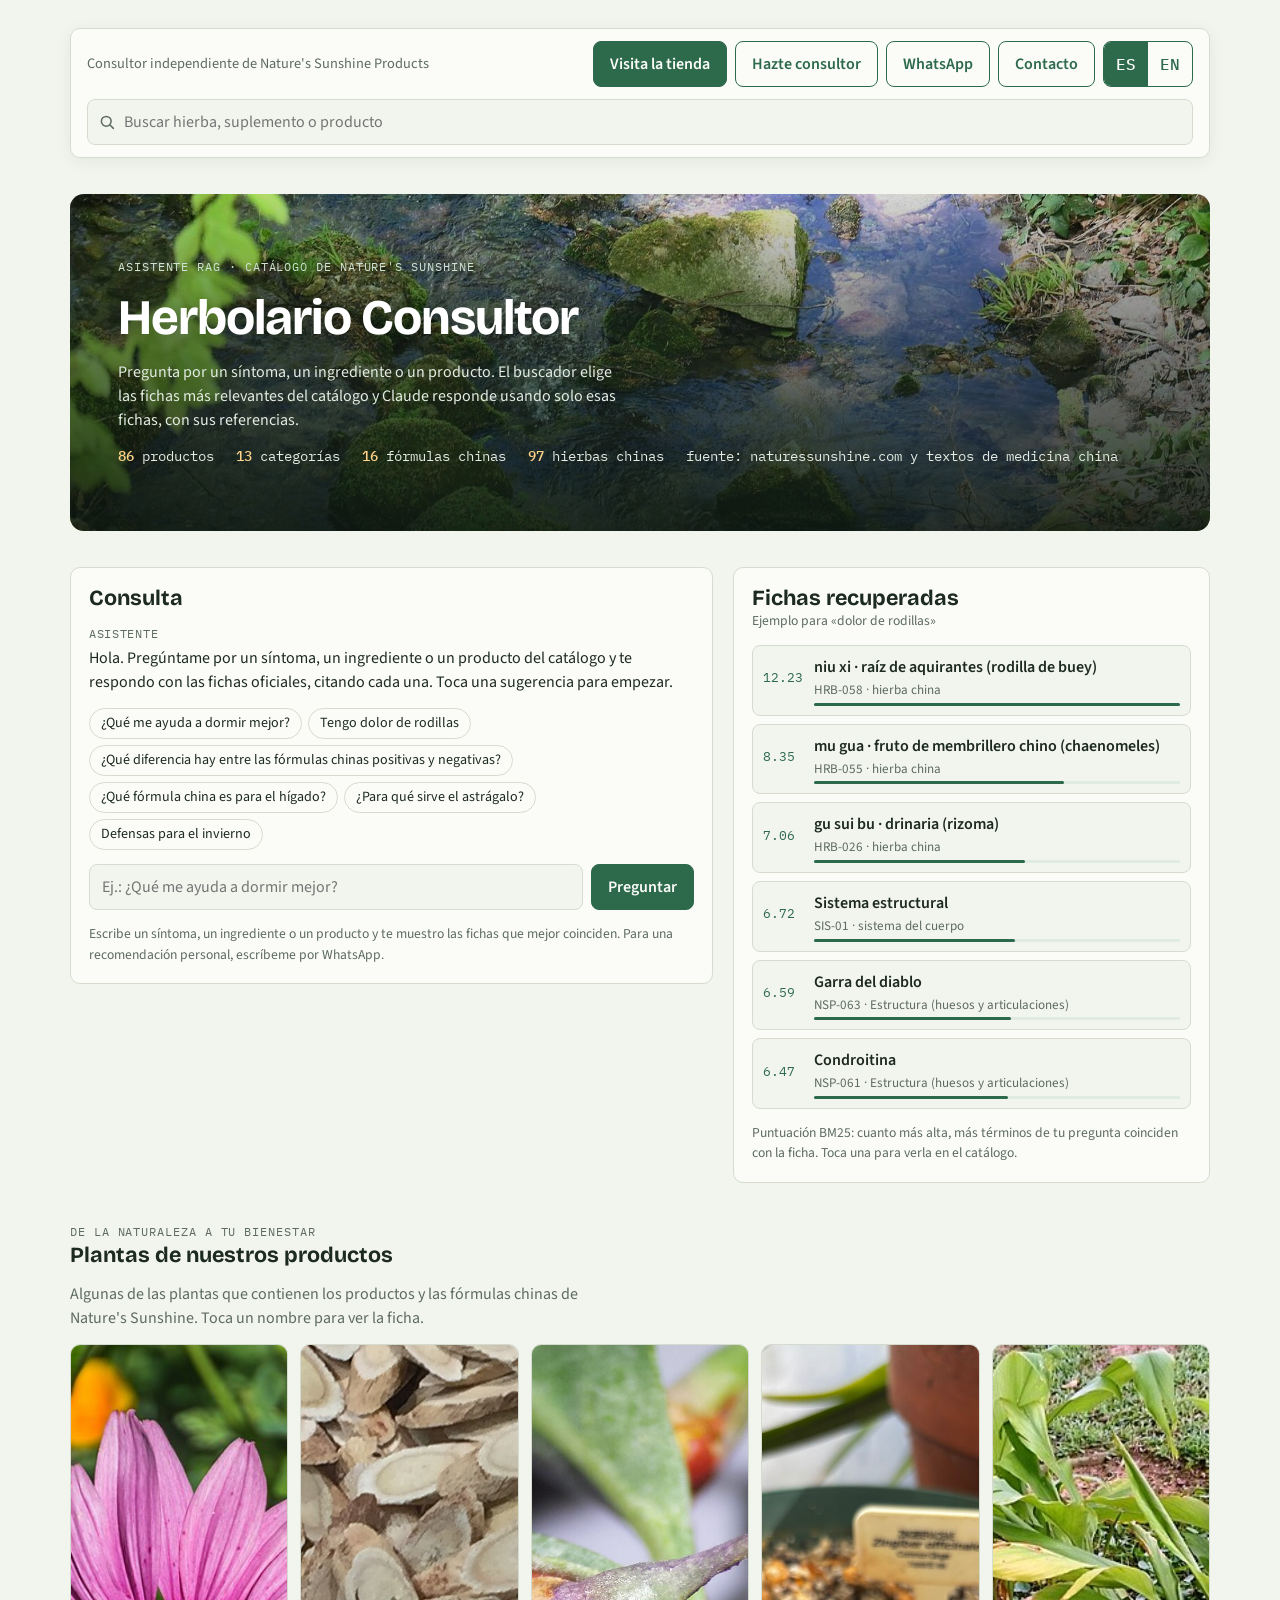
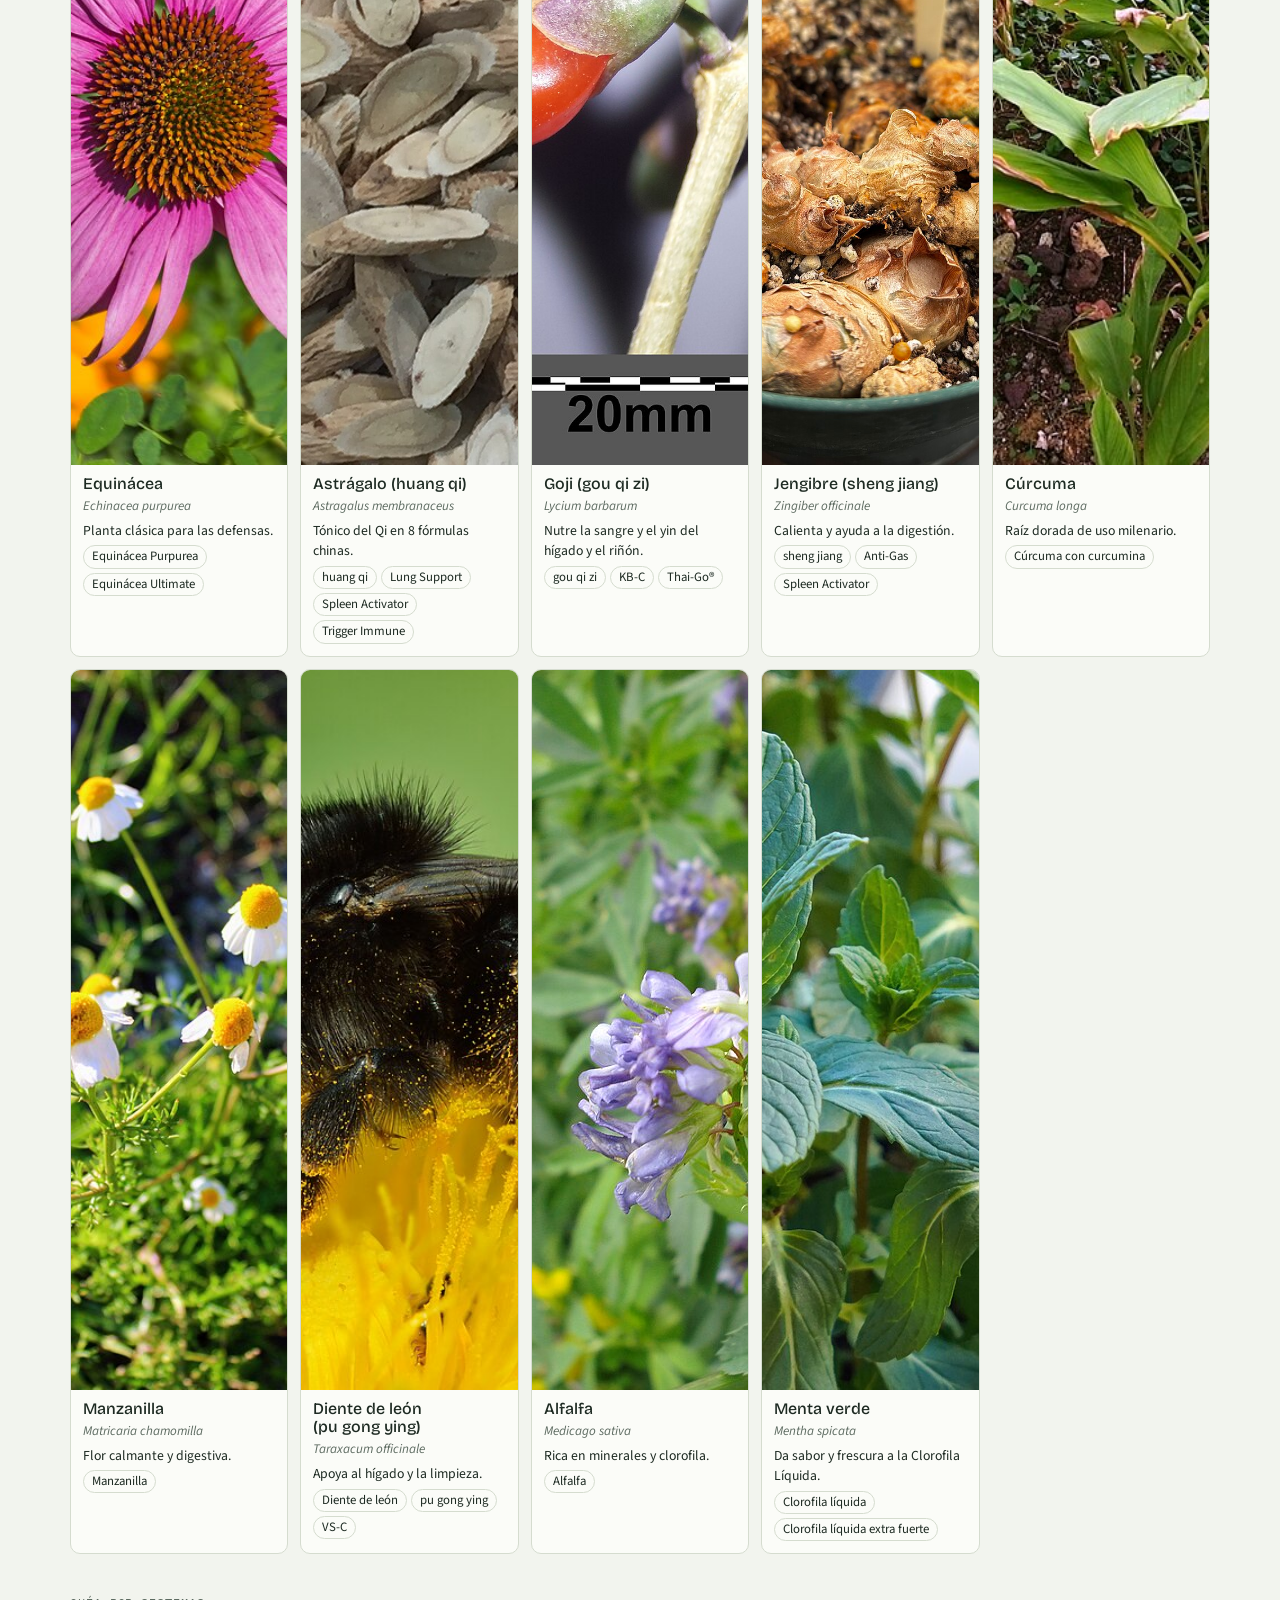
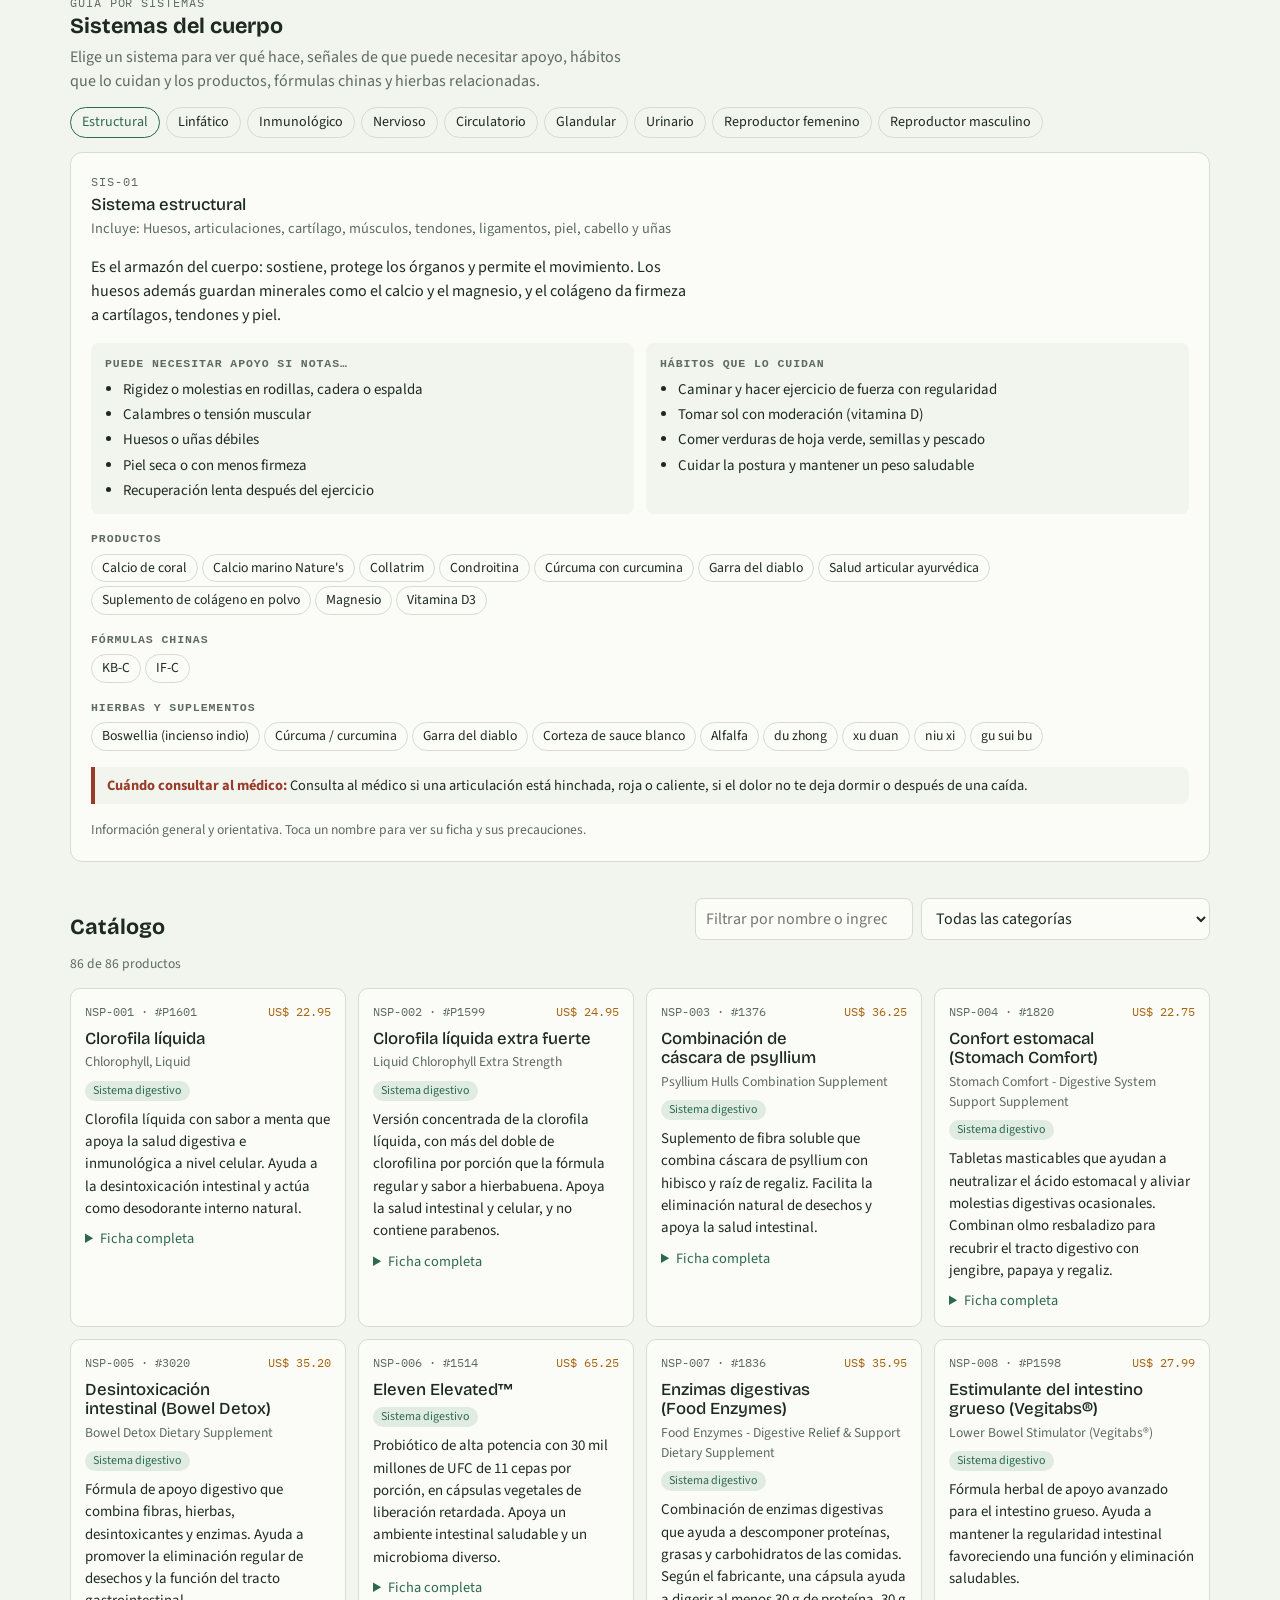
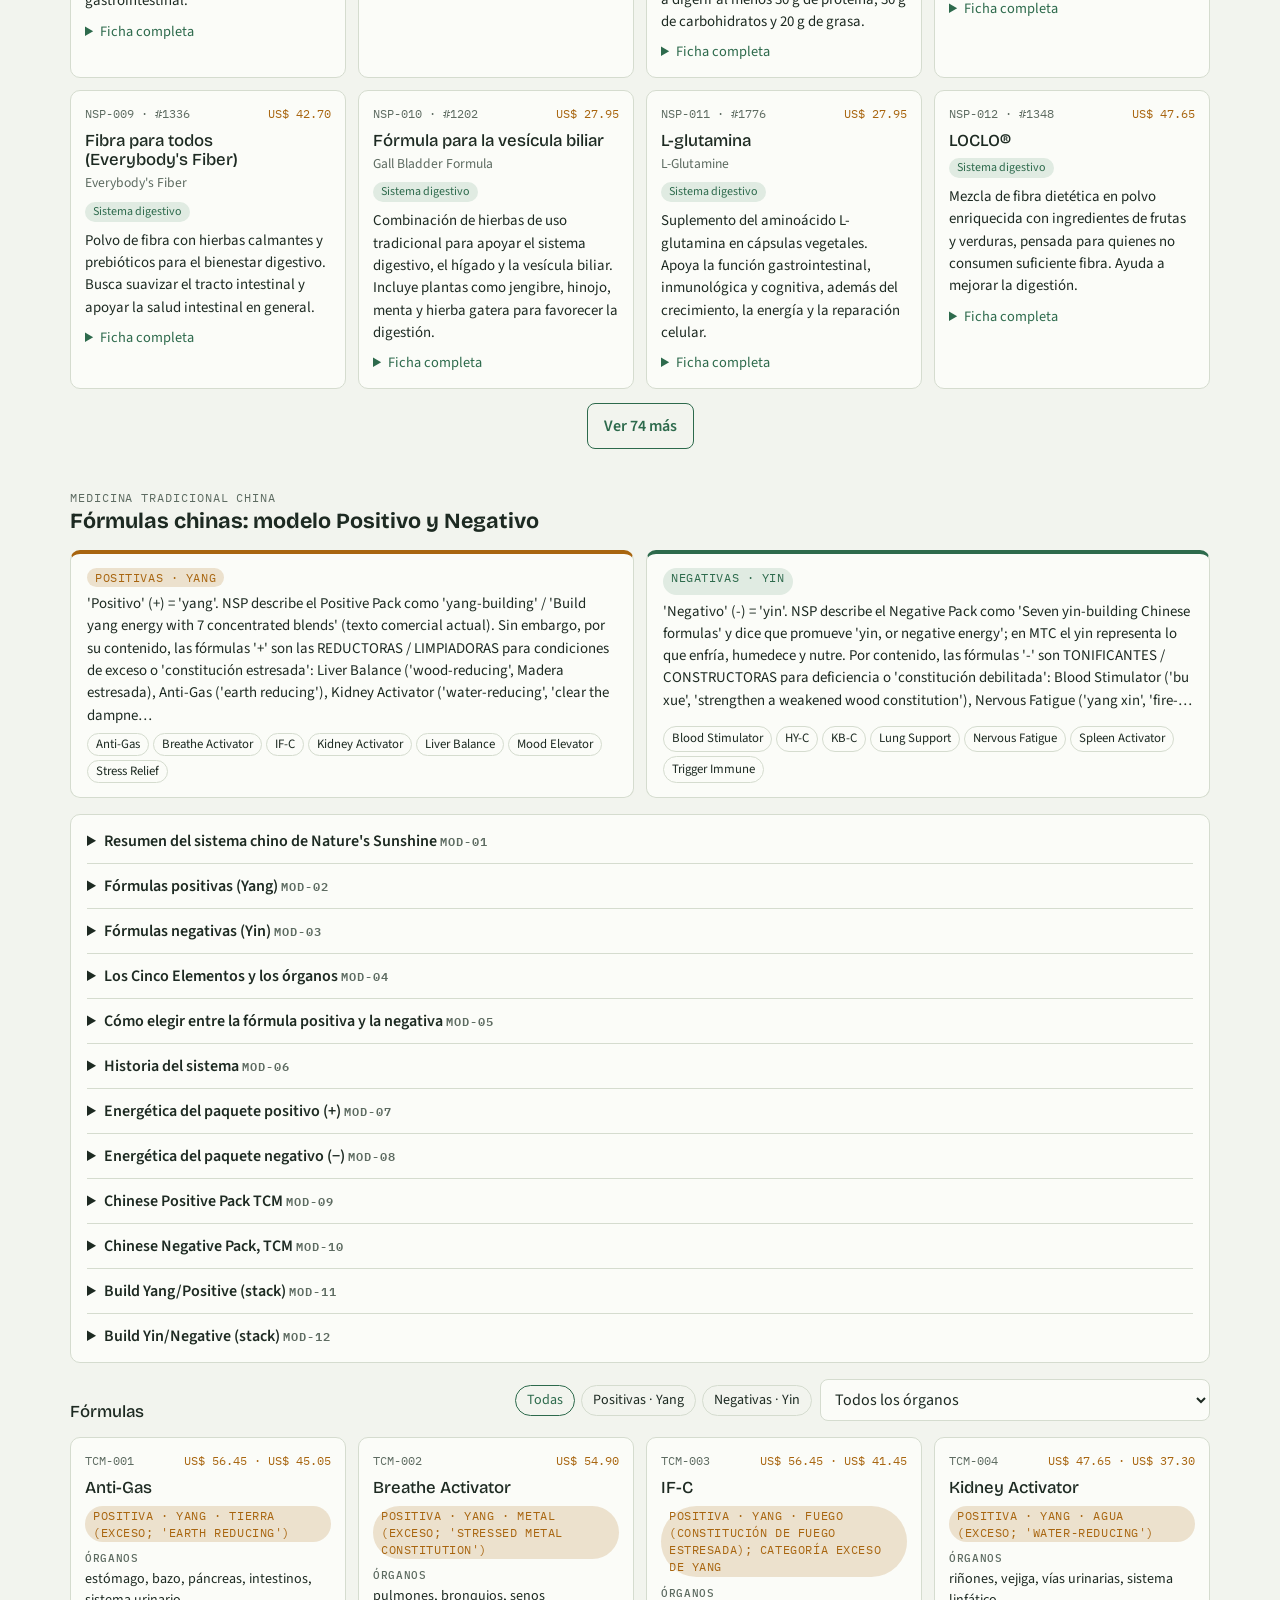
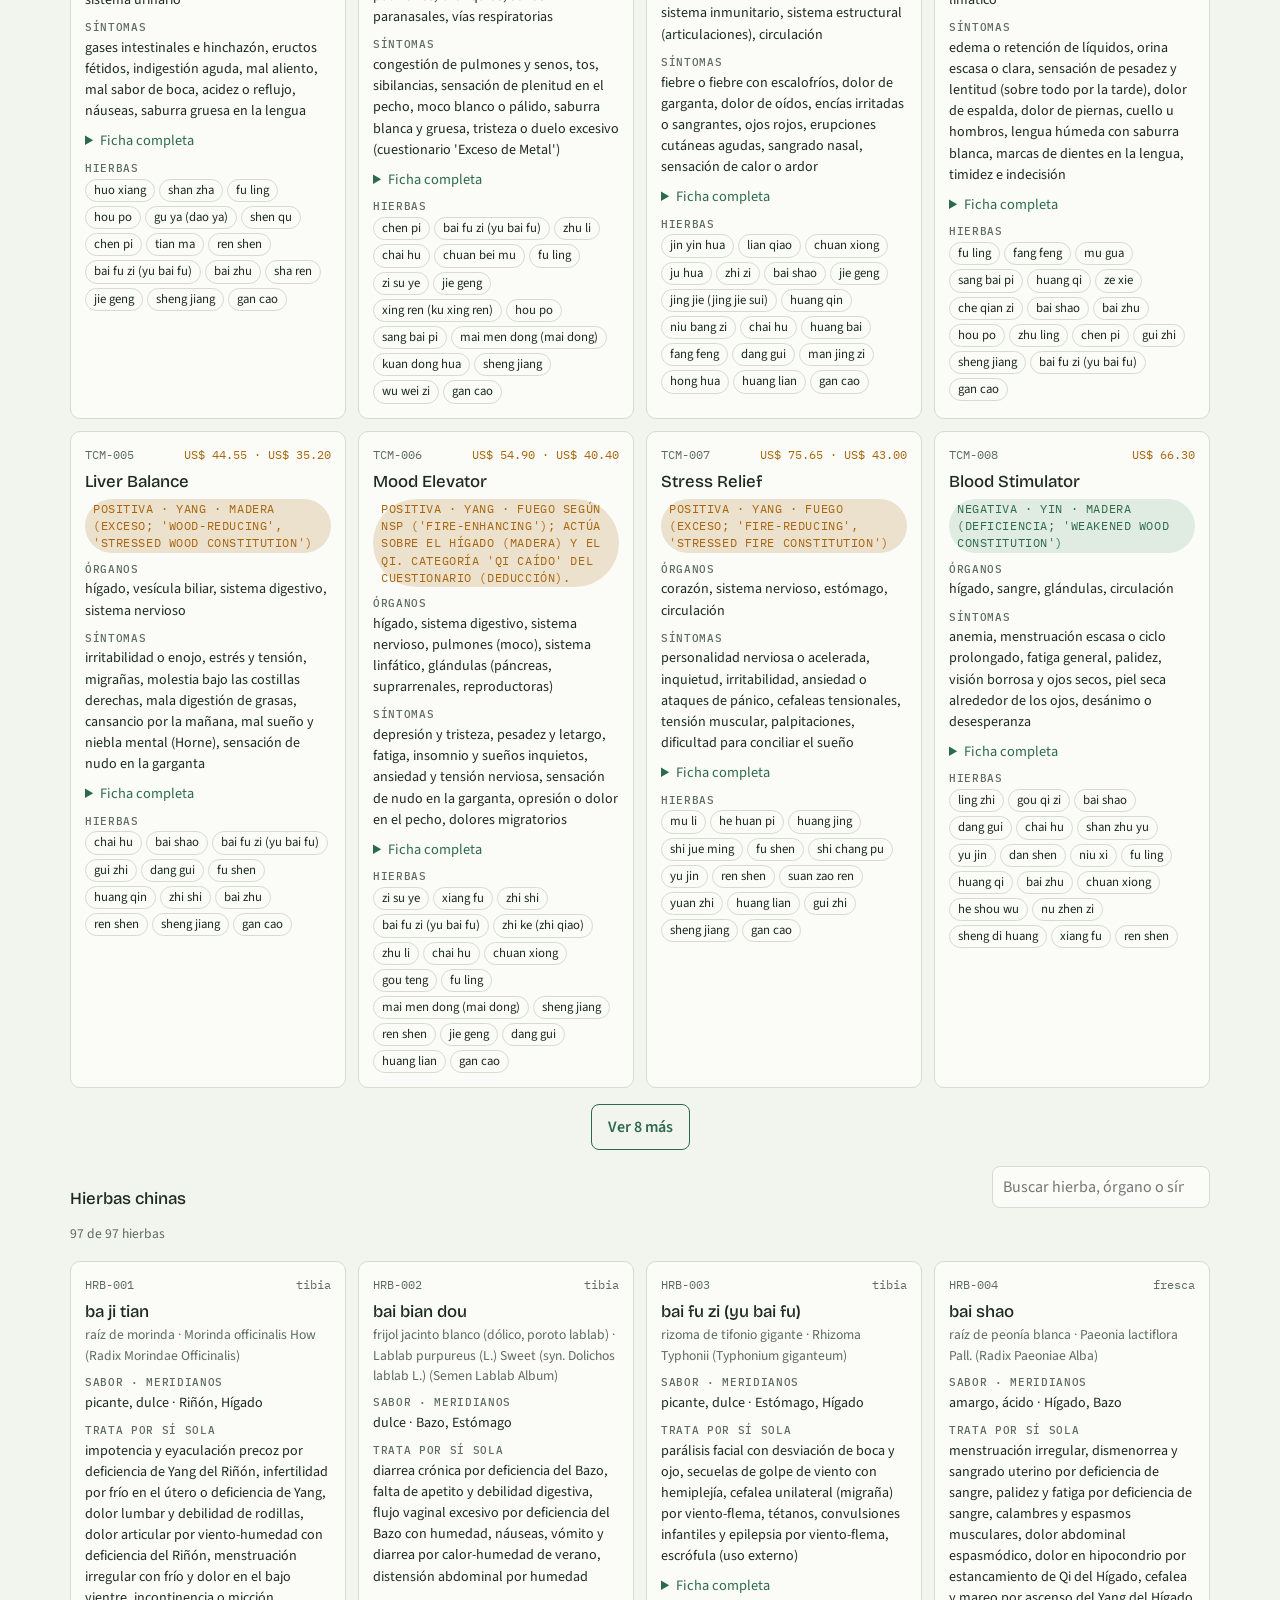
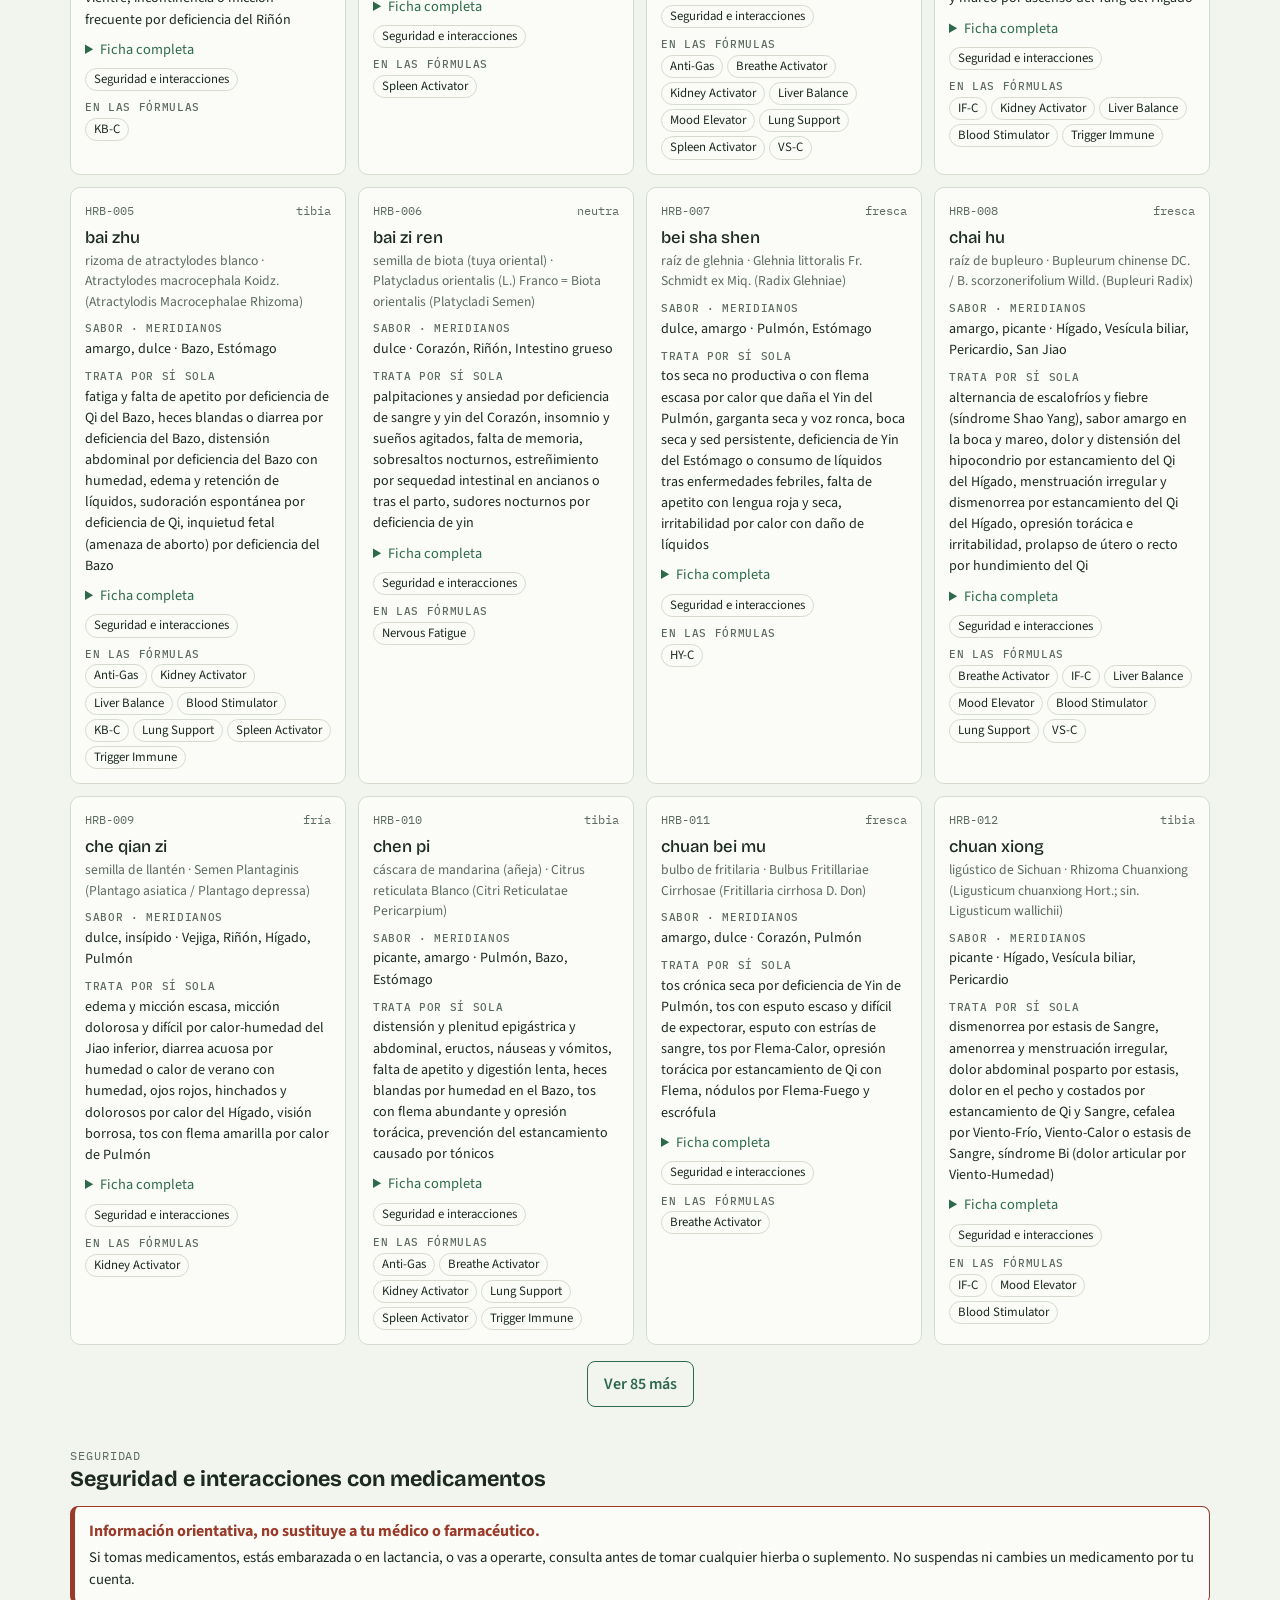
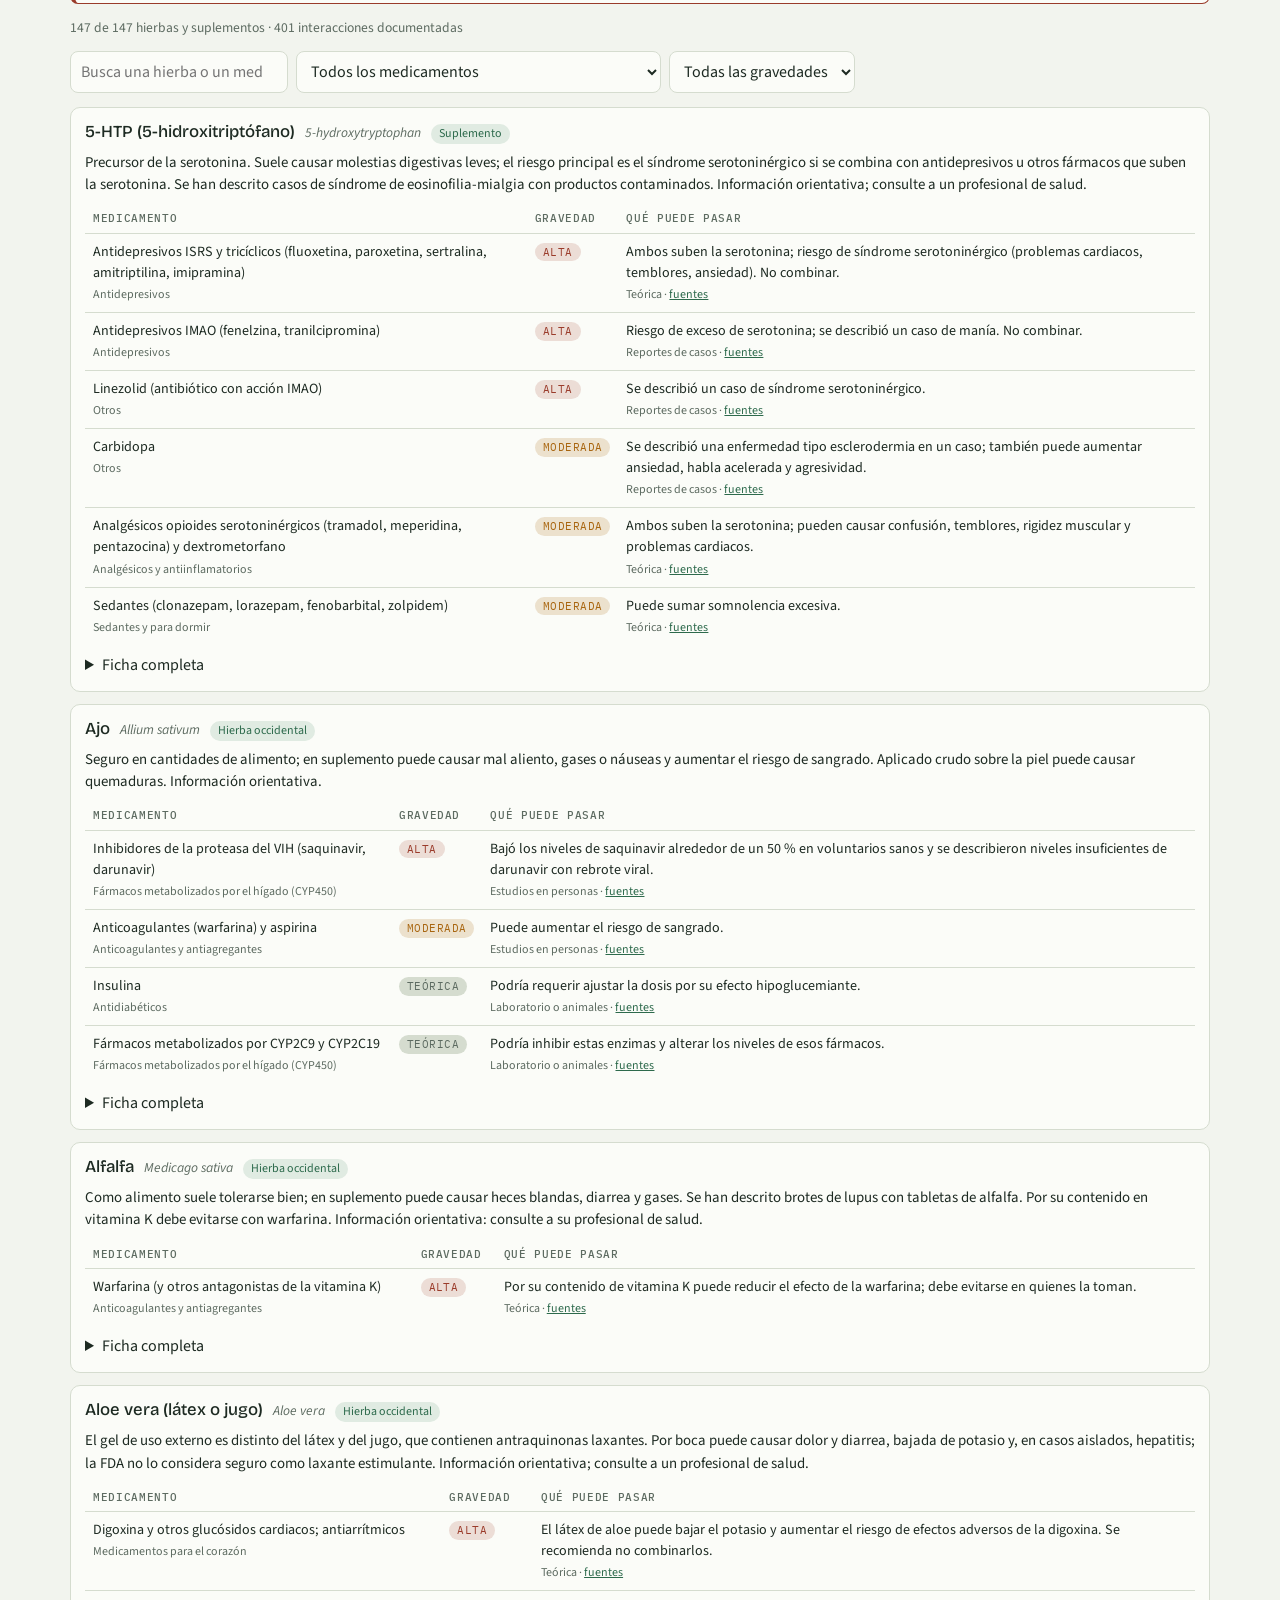
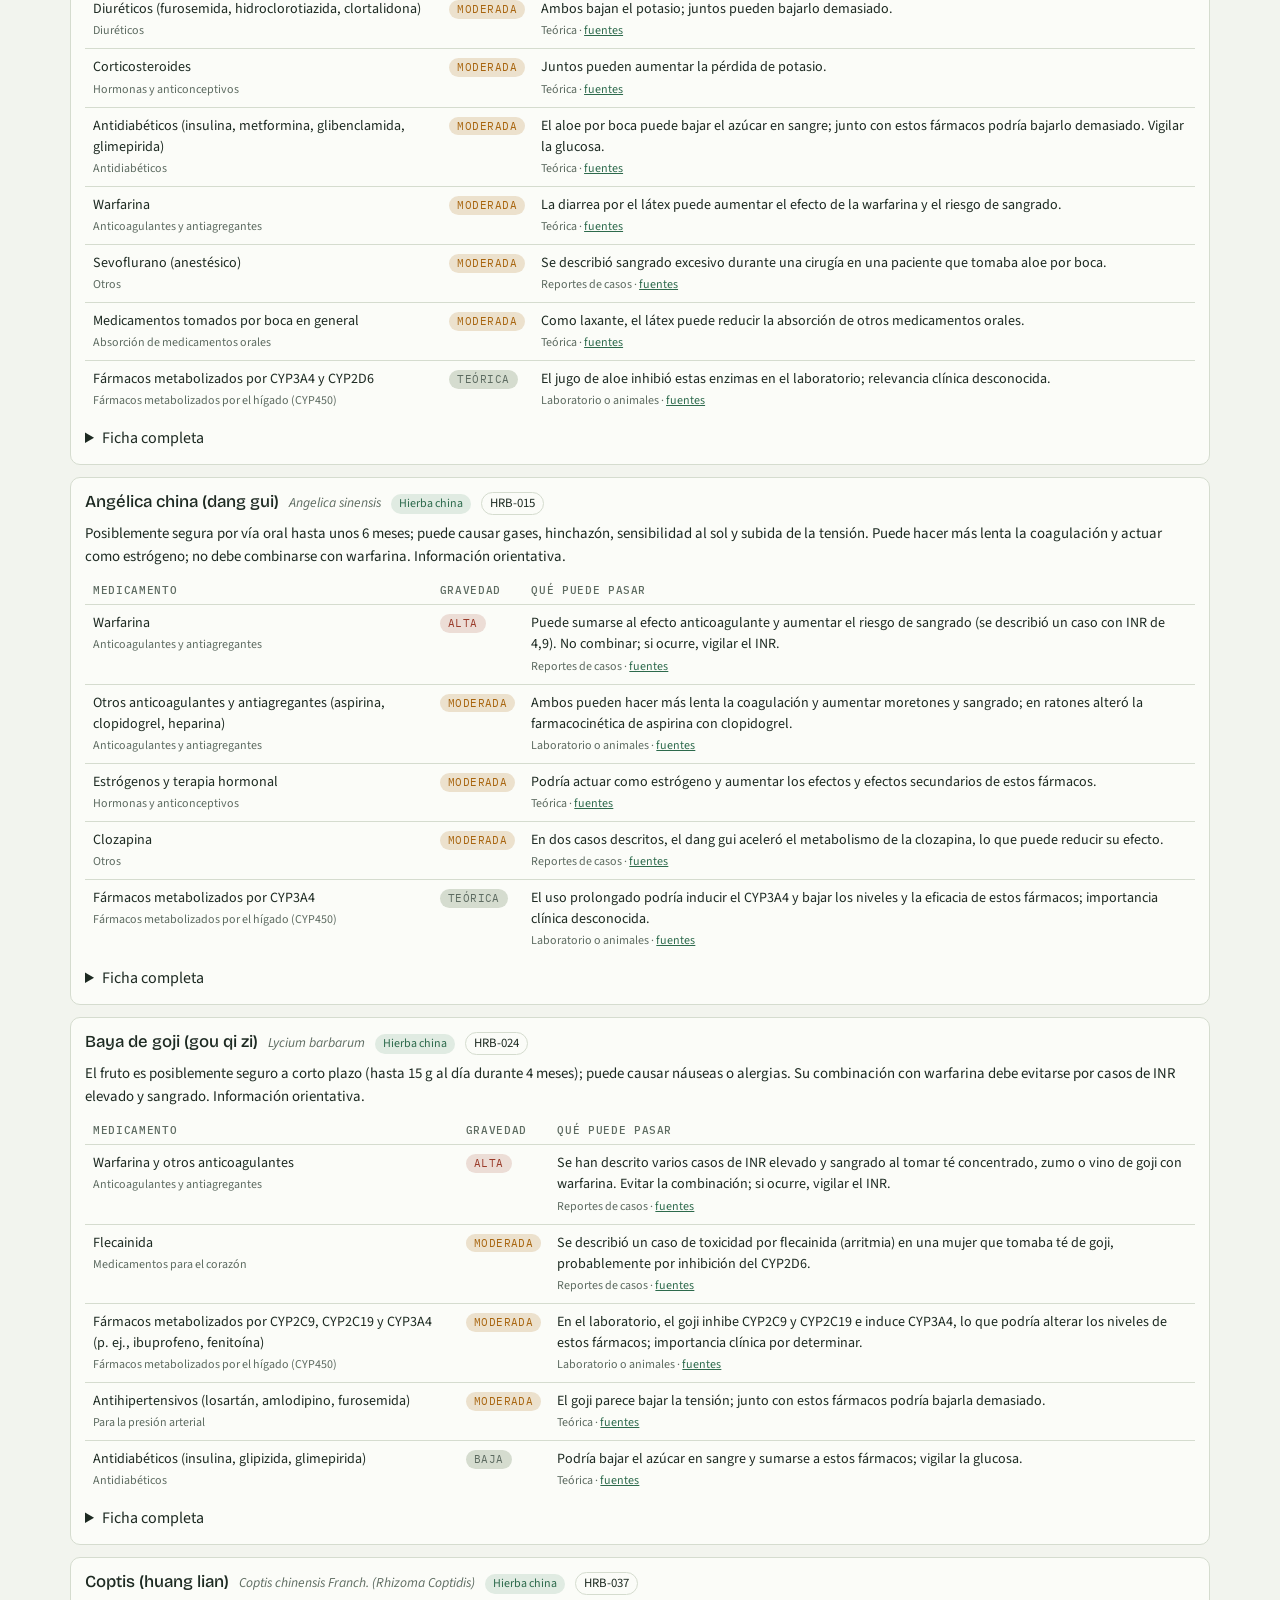
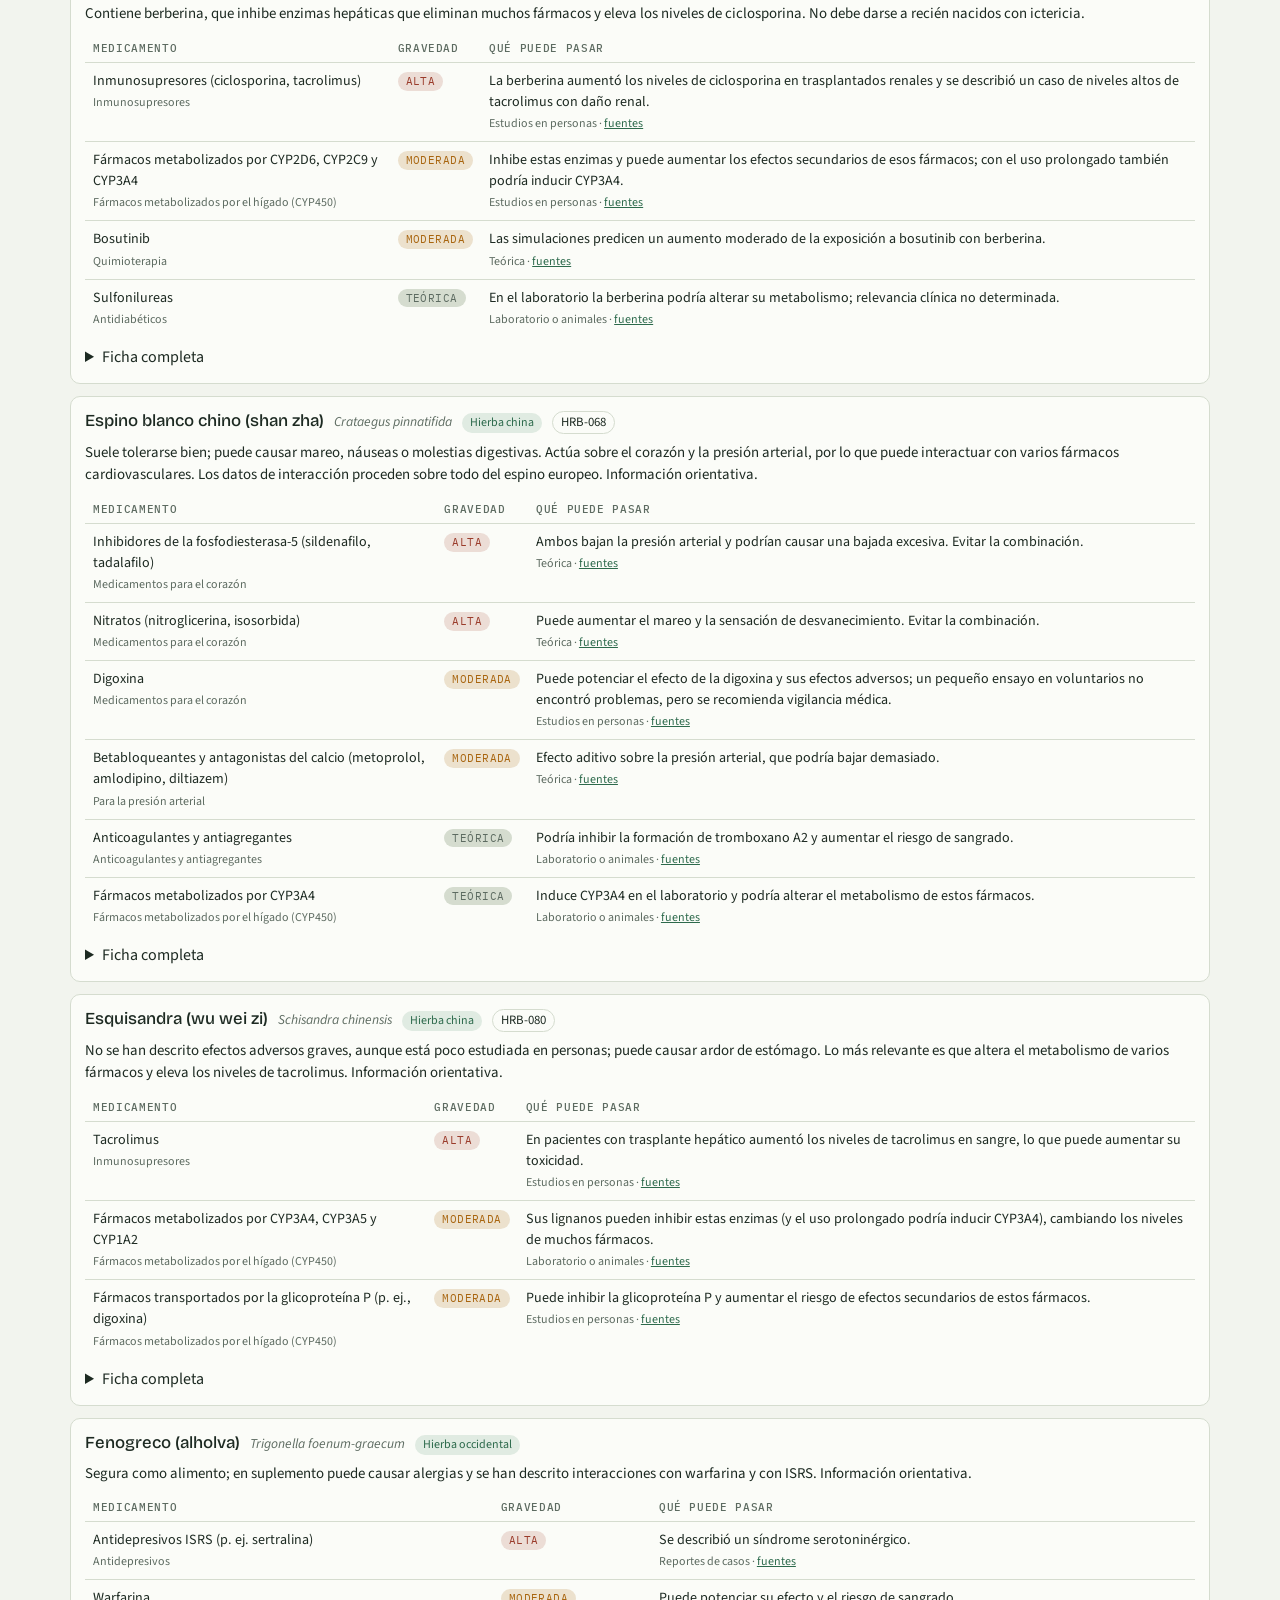
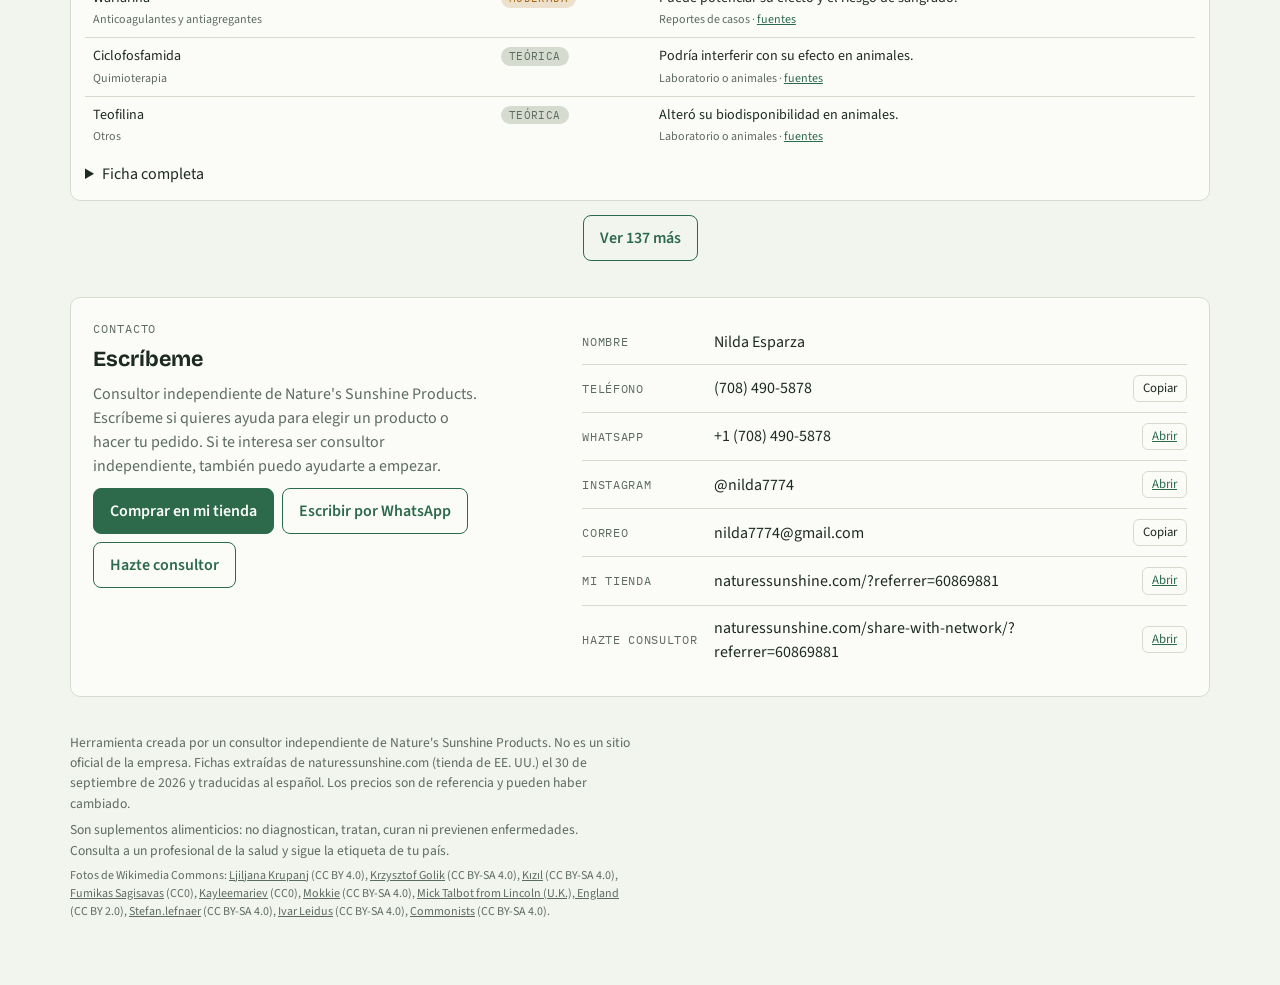
==== commit 0a376169: "Sistemas del cuerpo: añadir el sistema inmunológico Co-Authored-By: Claude Opus 5.5 <noreply@anthrop" ====
--- a/web/sitio/index.html
+++ b/web/sitio/index.html
@@ -471,7 +471,7 @@
   </footer>
 </div>
 
-<script id="data" type="application/json">{"es": {"productos": [{"id": "NSP-001", "slug": "chlorophyll-liquid", "url": "https://www.naturessunshine.com/product/chlorophyll-liquid", "nombre": "Chlorophyll, Liquid", "nombre_es": "Clorofila líquida", "sku": "P1601", "precio_usd": 22.95, "presentacion": "16 oz (473 ml), 15 porciones", "categoria": "Sistema digestivo", "tipo": "Líquido", "ingredientes": ["clorofilina de sodio y cobre", "aceite de partes aéreas de hierbabuena"], "modo_de_uso": "Tomar 2 cucharadas (30 ml) en un vaso de 8 oz (240 ml) de agua fría al día.", "descripcion": "Clorofila líquida con sabor a menta que apoya la salud digestiva e inmunológica a nivel celular. Ayuda a la desintoxicación intestinal y actúa como desodorante interno natural.", "beneficios": ["Apoya la salud digestiva", "Apoya la salud inmunológica a nivel celular", "Ayuda a la desintoxicación intestinal", "Desodorante interno natural que neutraliza olores corporales"], "precauciones": "La página oficial no indica advertencias específicas; consultar la etiqueta.", "palabras_clave": ["clorofila", "clorofila liquida", "desintoxicacion", "mal olor corporal", "mal aliento", "digestion", "limpieza intestinal"]}, {"id": "NSP-002", "slug": "chlorophyll-es-liquid", "url": "https://www.naturessunshine.com/product/chlorophyll-es-liquid", "nombre": "Liquid Chlorophyll Extra Strength", "nombre_es": "Clorofila líquida extra fuerte", "sku": "P1599", "precio_usd": 24.95, "presentacion": "16 oz (473 ml), 30 porciones", "categoria": "Sistema digestivo", "tipo": "Líquido", "ingredientes": ["clorofilina de sodio y cobre", "aceite de partes aéreas de hierbabuena", "glicerina vegetal"], "modo_de_uso": "Tomar 1 cucharada (15 ml) en un vaso de 8 oz (240 ml) de agua fría al día.", "descripcion": "Versión concentrada de la clorofila líquida, con más del doble de clorofilina por porción que la fórmula regular y sabor a hierbabuena. Apoya la salud intestinal y celular, y no contiene parabenos.", "beneficios": ["Apoya la salud intestinal", "Apoya la función intestinal y el bienestar celular", "Más del doble de clorofilina por porción que la versión regular", "Desodorante interno natural"], "precauciones": "La página oficial no indica advertencias específicas; consultar la etiqueta.", "palabras_clave": ["clorofila", "clorofila extra fuerte", "desintoxicacion", "mal olor corporal", "salud intestinal", "digestion"]}, {"id": "NSP-003", "slug": "psyllium-hulls-combination", "url": "https://www.naturessunshine.com/product/psyllium-hulls-combination", "nombre": "Psyllium Hulls Combination Supplement", "nombre_es": "Combinación de cáscara de psyllium", "sku": "1376", "precio_usd": 36.25, "presentacion": "11 oz (312 g) en polvo, 45 porciones", "categoria": "Sistema digestivo", "tipo": "Polvo", "ingredientes": ["cáscara de semilla de psyllium", "flores de hibisco", "raíz de regaliz"], "modo_de_uso": "Adultos: mezclar 2 cucharaditas en un vaso de agua o jugo. No está formulado para niños.", "descripcion": "Suplemento de fibra soluble que combina cáscara de psyllium con hibisco y raíz de regaliz. Facilita la eliminación natural de desechos y apoya la salud intestinal.", "beneficios": ["Aporta fibra soluble", "Facilita la eliminación natural de desechos", "Apoya la salud intestinal", "Apoya niveles de colesterol que ya están en el rango normal"], "precauciones": "Puede causar reacción alérgica en personas sensibles al psyllium inhalado o ingerido.", "palabras_clave": ["psyllium", "fibra soluble", "estrenimiento", "colesterol", "regularidad intestinal", "limpieza de colon"]}, {"id": "NSP-004", "slug": "stomach-comfort", "url": "https://www.naturessunshine.com/product/stomach-comfort", "nombre": "Stomach Comfort - Digestive System Support Supplement", "nombre_es": "Confort estomacal (Stomach Comfort)", "sku": "1820", "precio_usd": 22.75, "presentacion": "60 tabletas masticables, 30 porciones", "categoria": "Sistema digestivo", "tipo": "Tabletas", "ingredientes": ["carbonato de calcio", "fibra prebiótica vegetal", "alginato de sodio de alga parda", "concentrado de fruto de papaya", "goma guar", "corteza de olmo resbaladizo", "rizoma de jengibre", "extracto de raíz de regaliz"], "modo_de_uso": "Masticar 1 o 2 tabletas hasta tres veces al día para un alivio digestivo rápido y temporal.", "descripcion": "Tabletas masticables que ayudan a neutralizar el ácido estomacal y aliviar molestias digestivas ocasionales. Combinan olmo resbaladizo para recubrir el tracto digestivo con jengibre, papaya y regaliz.", "beneficios": ["Alivia molestias digestivas ocasionales", "Neutraliza el ácido estomacal", "Recubre el tracto digestivo", "Apoya la digestión"], "precauciones": "Los problemas digestivos pueden ser señal de problemas de salud más serios.", "palabras_clave": ["acidez", "agruras", "reflujo", "ardor estomacal", "indigestion", "dolor de estomago", "antiacido natural"]}, {"id": "NSP-005", "slug": "bowel-detox", "url": "https://www.naturessunshine.com/product/bowel-detox", "nombre": "Bowel Detox Dietary Supplement", "nombre_es": "Desintoxicación intestinal (Bowel Detox)", "sku": "3020", "precio_usd": 35.2, "presentacion": "120 cápsulas, 40 porciones", "categoria": "Sistema digestivo", "tipo": "Cápsulas", "ingredientes": ["cáscara de psyllium", "corteza de cáscara sagrada", "pancreatina", "carbón activado", "sales biliares", "pepsina", "algina", "pectina de manzana", "jengibre", "arcilla bentonita"], "modo_de_uso": "Tomar 3 cápsulas dos veces al día.", "descripcion": "Fórmula de apoyo digestivo que combina fibras, hierbas, desintoxicantes y enzimas. Ayuda a promover la eliminación regular de desechos y la función del tracto gastrointestinal.", "beneficios": ["Ayuda a promover la eliminación regular de desechos", "Apoya la función del tracto gastrointestinal", "Combina fibras, hierbas, desintoxicantes y enzimas"], "precauciones": "Consultar a un profesional de la salud antes de usar si está embarazada, amamantando o tomando medicamentos. No usar si hay diarrea, heces blandas o dolor abdominal. No es para uso prolongado. Puede causar reacciones alérgicas en personas sensibles al psyllium.", "palabras_clave": ["desintoxicacion intestinal", "limpieza de colon", "estrenimiento", "detox", "eliminacion", "carbon activado"]}, {"id": "NSP-006", "slug": "eleven-elevated", "url": "https://www.naturessunshine.com/product/eleven-elevated", "nombre": "Eleven Elevated™", "nombre_es": "Eleven Elevated™", "sku": "1514", "precio_usd": 65.25, "presentacion": "60 cápsulas vegetales, 30 porciones", "categoria": "Sistema digestivo", "tipo": "Probiótico", "ingredientes": ["30 mil millones de UFC de 11 cepas por porción", "Lactobacillus rhamnosus", "Lactobacillus acidophilus", "Lactobacillus brevis", "Lactobacillus bulgaricus", "Lactobacillus plantarum", "Lactobacillus casei", "Lactobacillus salivarius", "Bifidobacterium bifidum", "Bifidobacterium infantis", "Bifidobacterium longum", "Streptococcus thermophilus", "mezcla prebiótica: inulina, FOS y fibra vegetal"], "modo_de_uso": "Tomar dos cápsulas al día con una comida. Se sugiere un régimen inicial de 30 días con Eleven Elevated y luego pasar a Probiotic Eleven para mantenimiento diario, o usarlo periódicamente para reforzar el régimen.", "descripcion": "Probiótico de alta potencia con 30 mil millones de UFC de 11 cepas por porción, en cápsulas vegetales de liberación retardada. Apoya un ambiente intestinal saludable y un 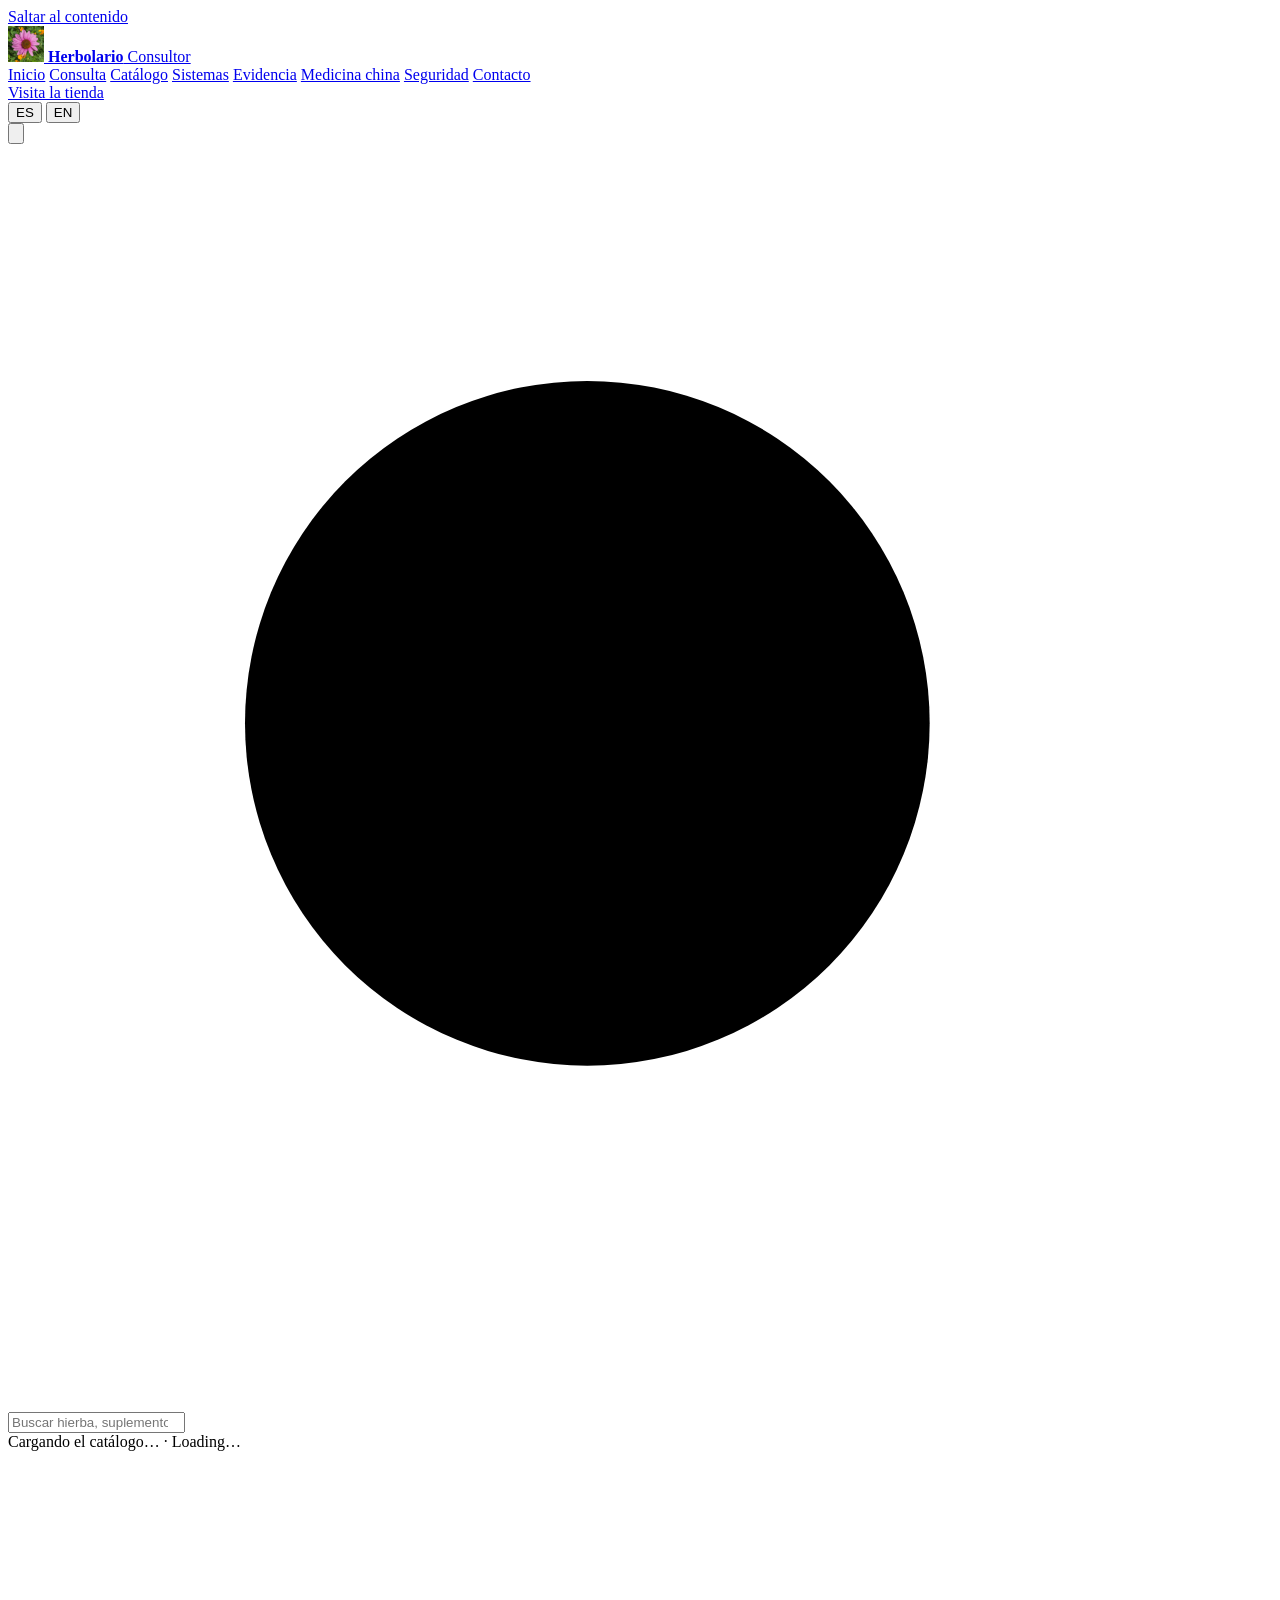
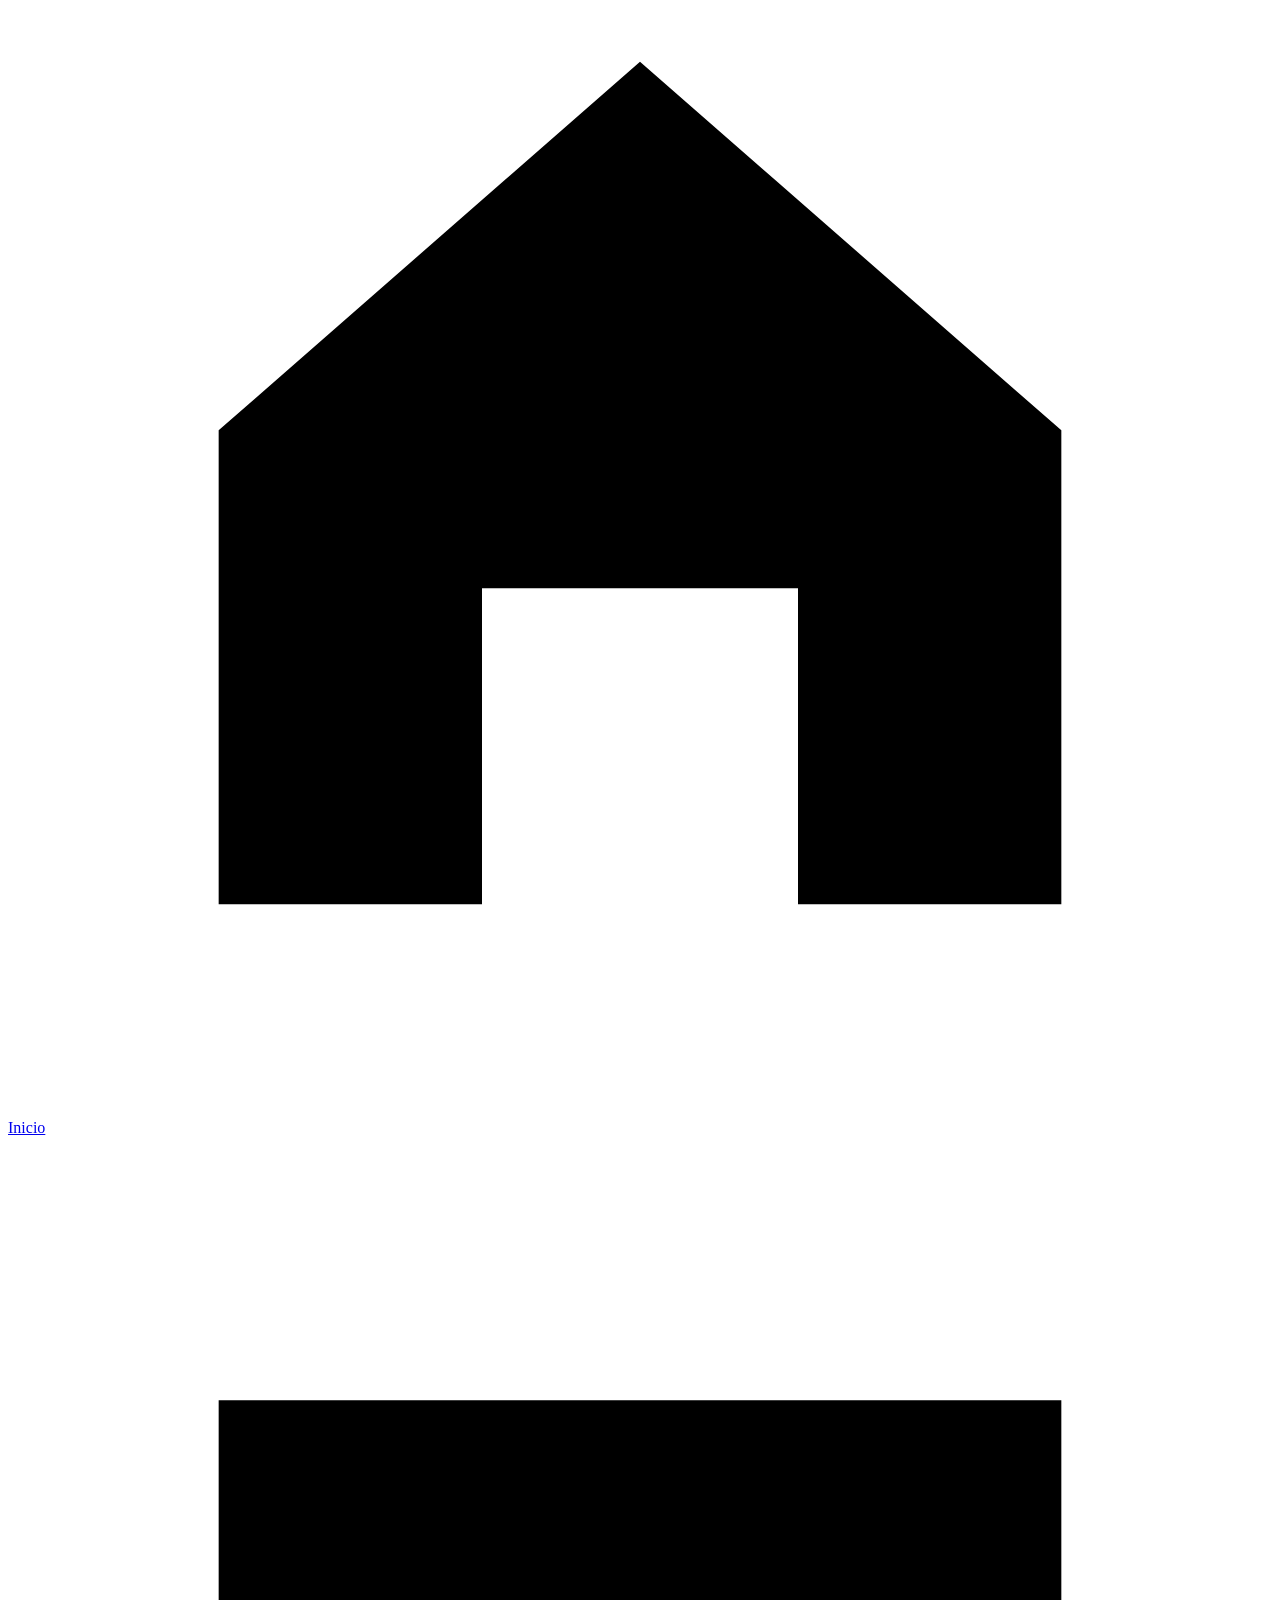
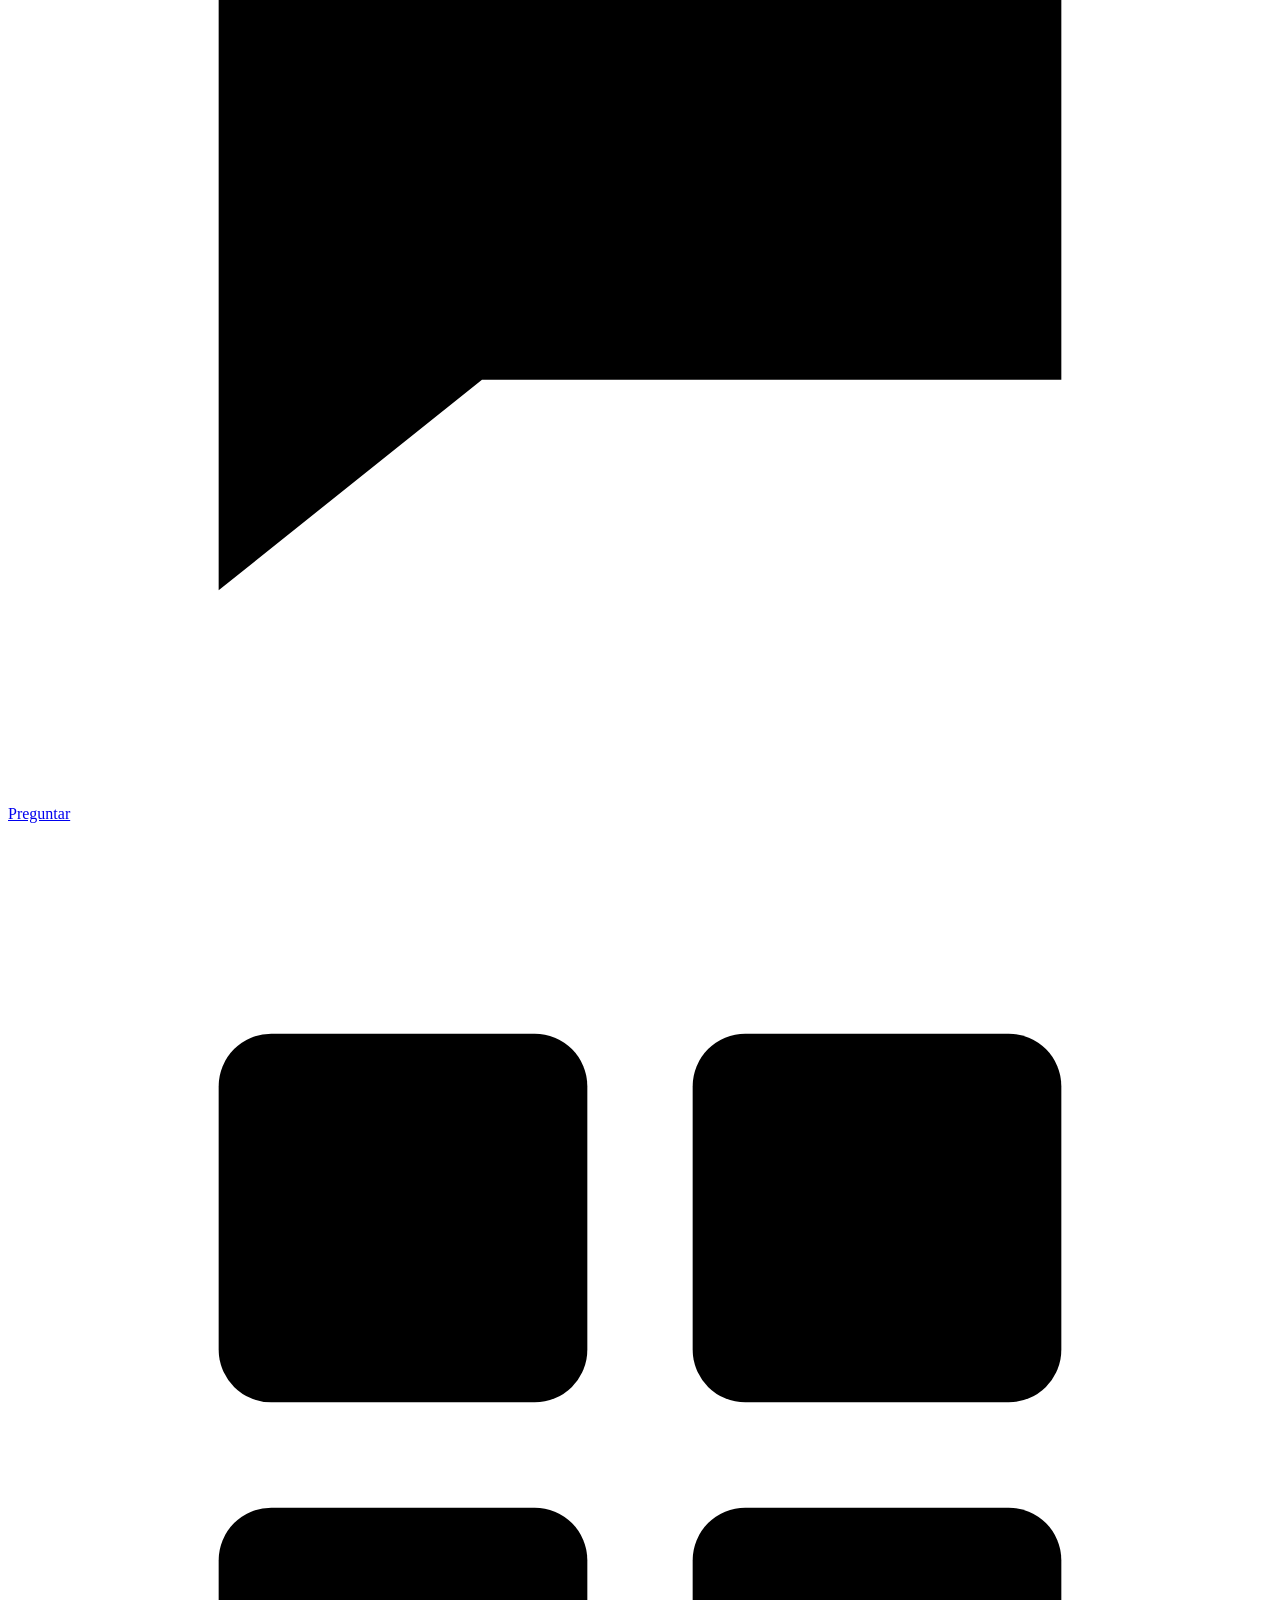
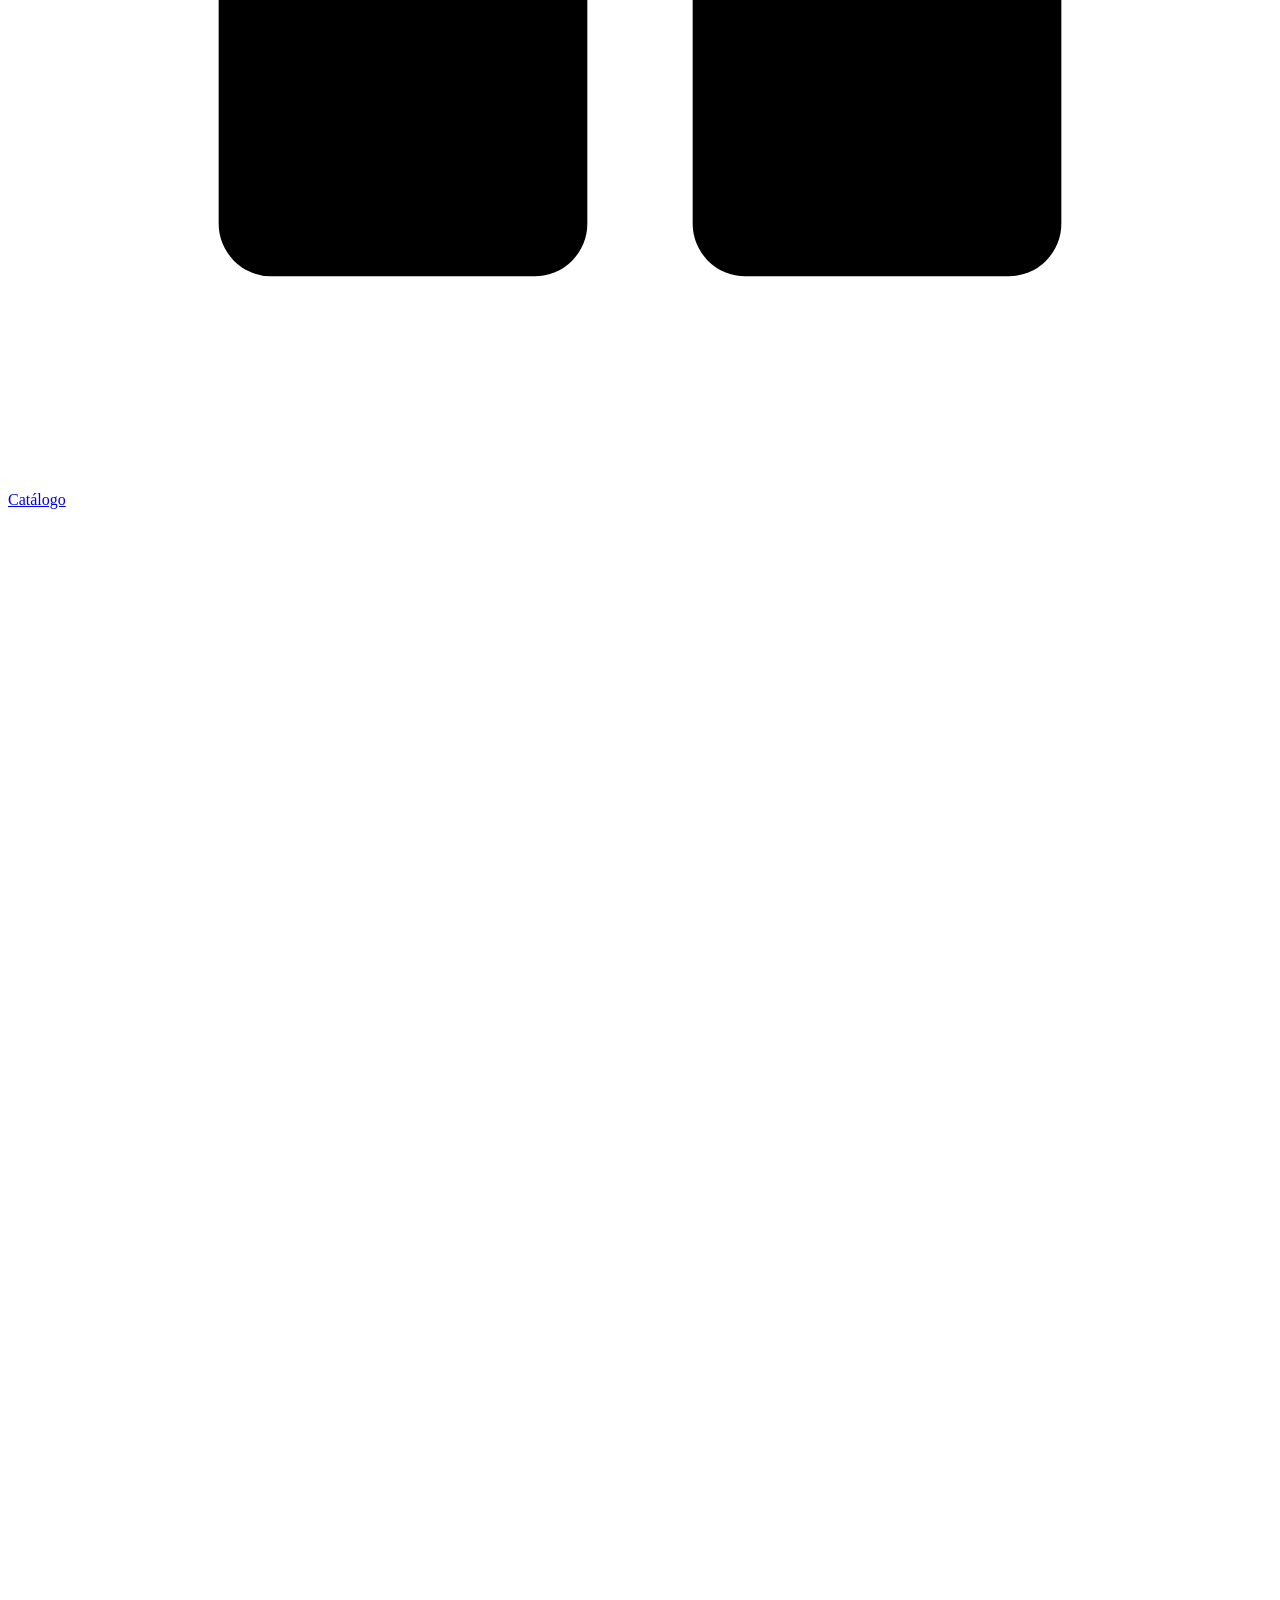
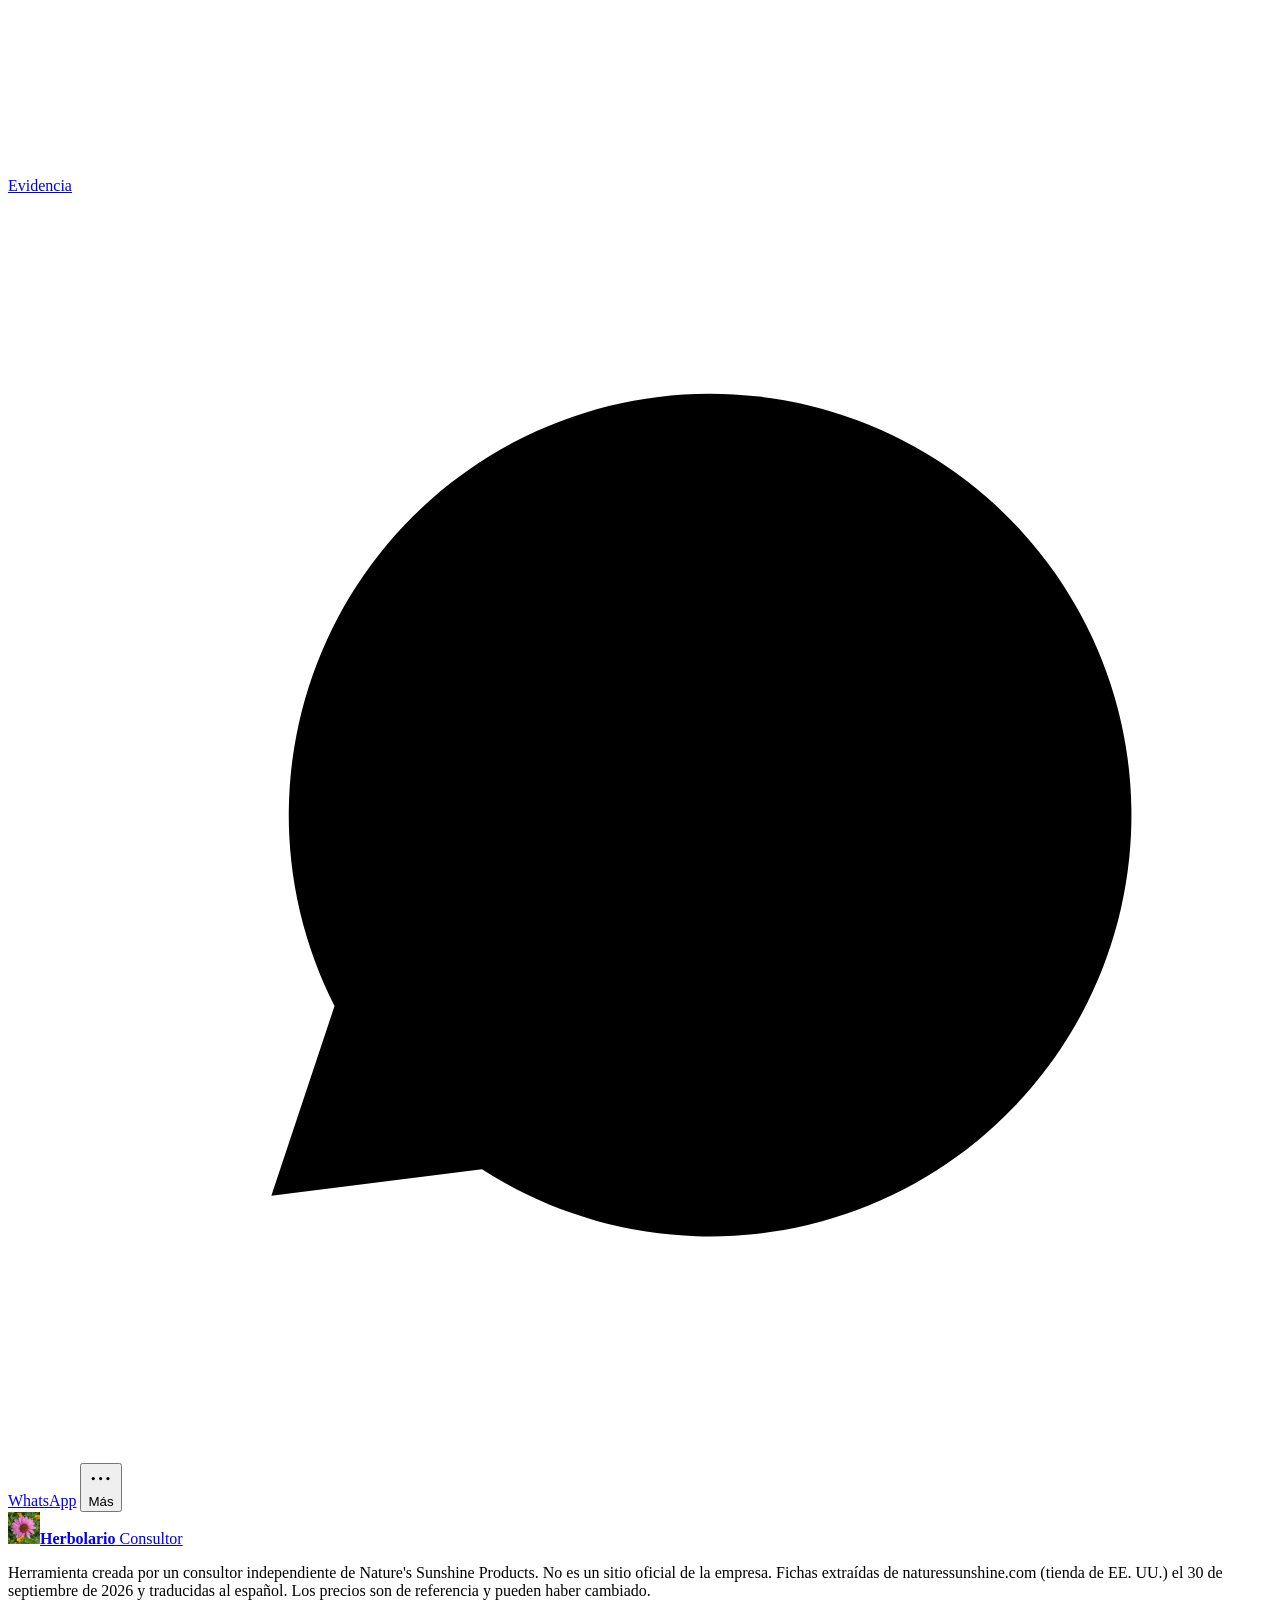
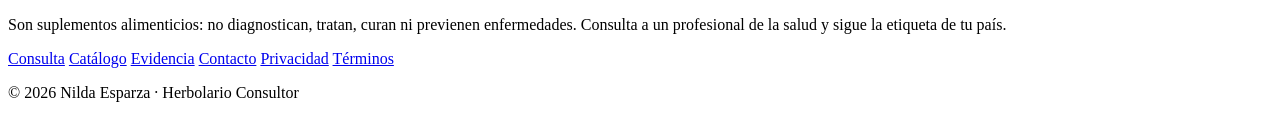
